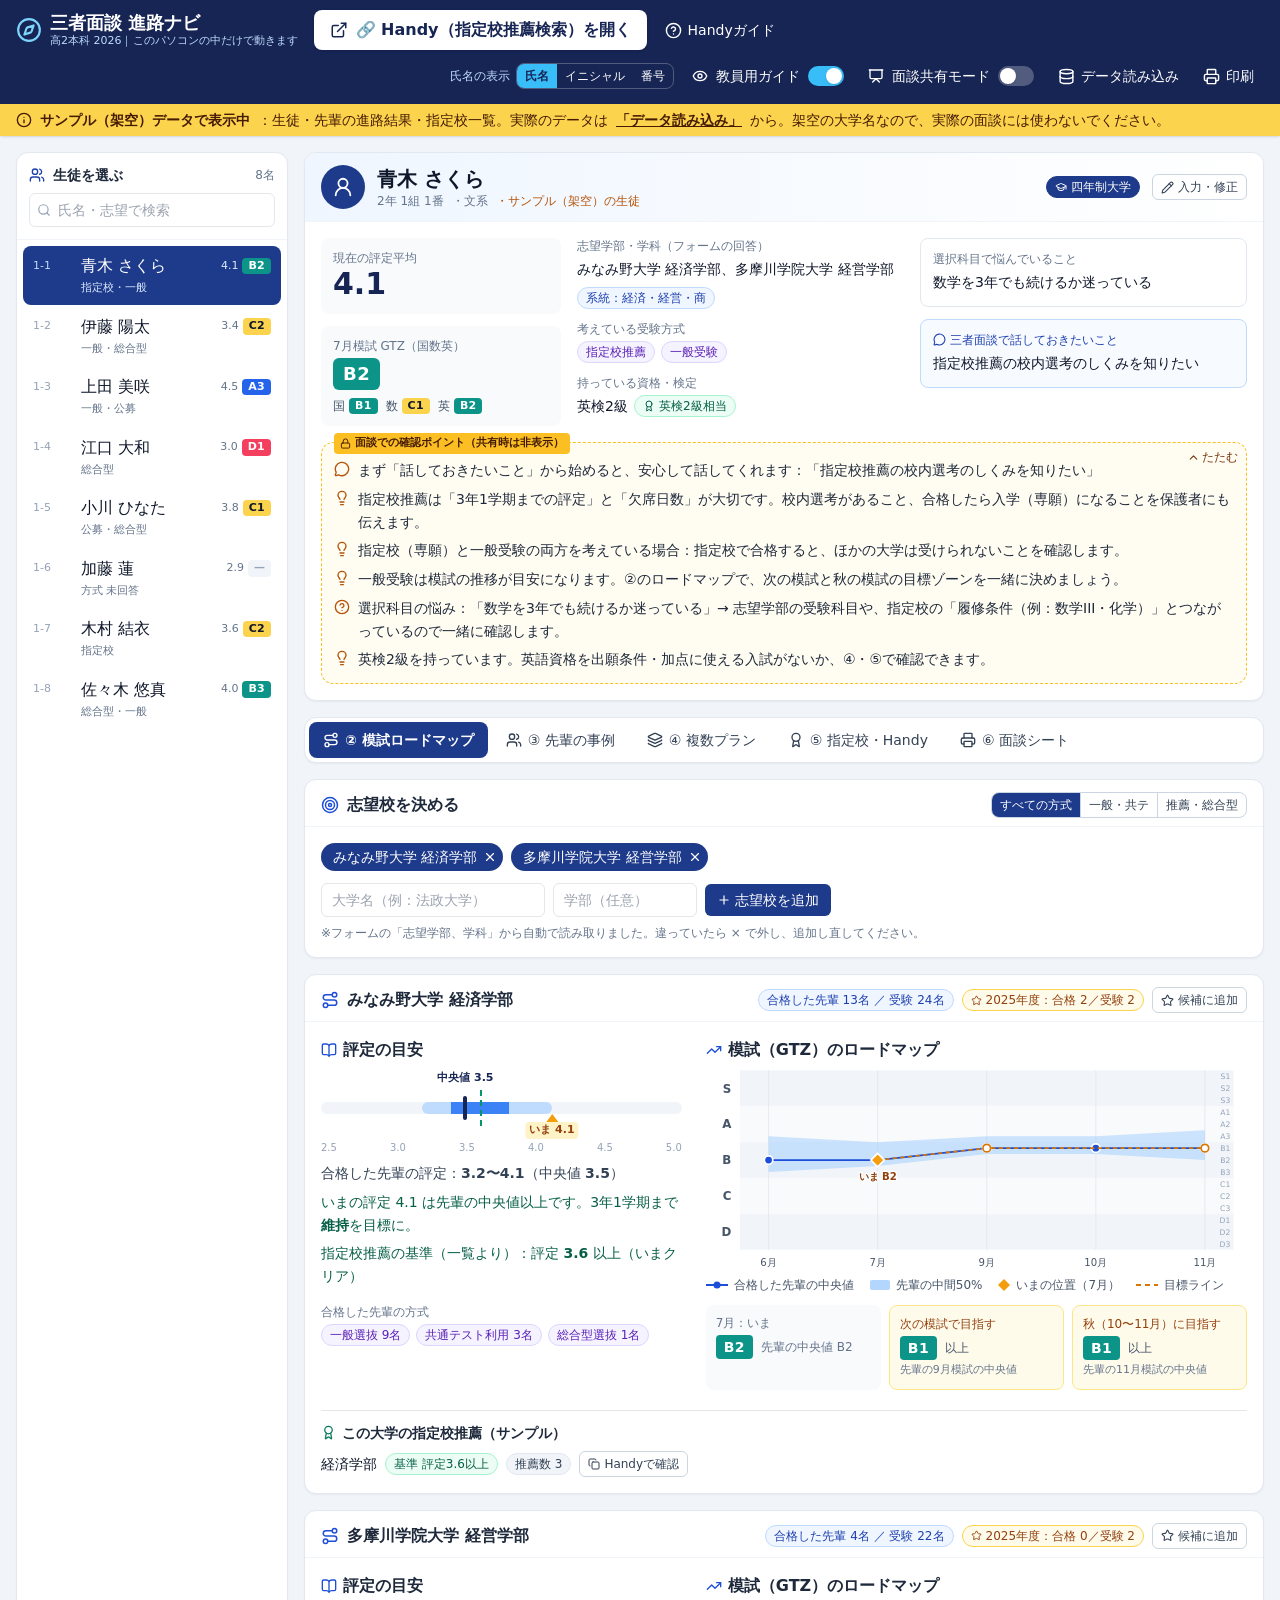
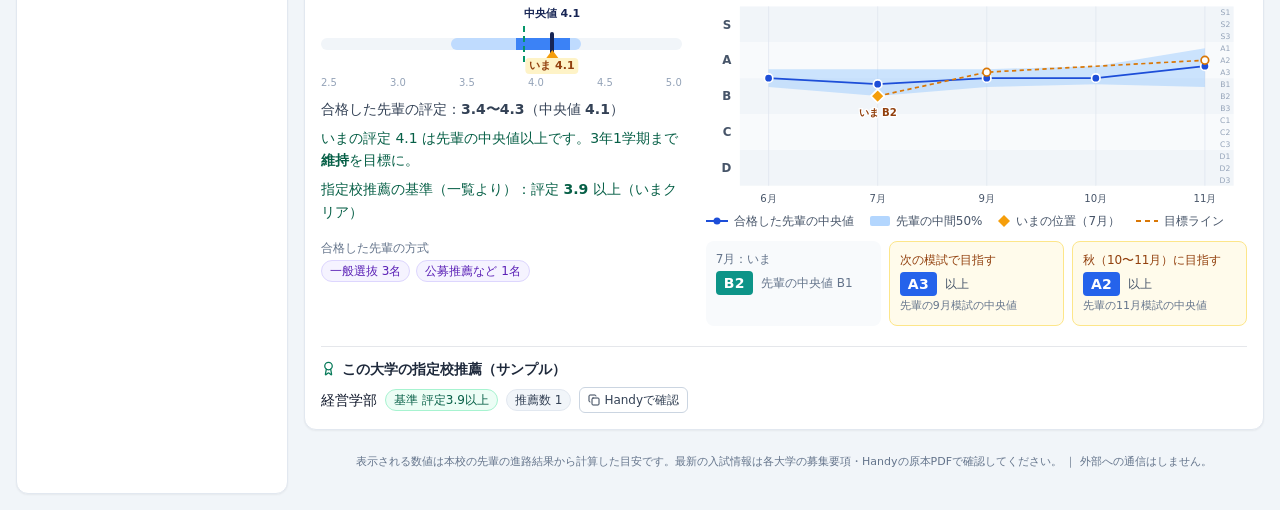
==== index.html @ d939dec2 "Rename index-60.html to index.html" ====
<!DOCTYPE html>
<html lang="ja">
<head>
<meta charset="utf-8">
<meta name="viewport" content="width=device-width, initial-scale=1">
<meta http-equiv="Content-Security-Policy" content="default-src 'none'; script-src 'self' 'unsafe-inline'; style-src 'unsafe-inline'; img-src data: blob:; font-src data:; connect-src https://script.google.com https://script.googleusercontent.com; form-action 'none'; base-uri 'none'; object-src 'none'; frame-src 'none'; worker-src 'none'">
<meta name="referrer" content="no-referrer">
<title>三者面談 進路ナビ（高2本科 2026）</title>
<style>*,:after,:before{--tw-border-spacing-x:0;--tw-border-spacing-y:0;--tw-translate-x:0;--tw-translate-y:0;--tw-rotate:0;--tw-skew-x:0;--tw-skew-y:0;--tw-scale-x:1;--tw-scale-y:1;--tw-pan-x: ;--tw-pan-y: ;--tw-pinch-zoom: ;--tw-scroll-snap-strictness:proximity;--tw-gradient-from-position: ;--tw-gradient-via-position: ;--tw-gradient-to-position: ;--tw-ordinal: ;--tw-slashed-zero: ;--tw-numeric-figure: ;--tw-numeric-spacing: ;--tw-numeric-fraction: ;--tw-ring-inset: ;--tw-ring-offset-width:0px;--tw-ring-offset-color:#fff;--tw-ring-color:rgba(59,130,246,.5);--tw-ring-offset-shadow:0 0 #0000;--tw-ring-shadow:0 0 #0000;--tw-shadow:0 0 #0000;--tw-shadow-colored:0 0 #0000;--tw-blur: ;--tw-brightness: ;--tw-contrast: ;--tw-grayscale: ;--tw-hue-rotate: ;--tw-invert: ;--tw-saturate: ;--tw-sepia: ;--tw-drop-shadow: ;--tw-backdrop-blur: ;--tw-backdrop-brightness: ;--tw-backdrop-contrast: ;--tw-backdrop-grayscale: ;--tw-backdrop-hue-rotate: ;--tw-backdrop-invert: ;--tw-backdrop-opacity: ;--tw-backdrop-saturate: ;--tw-backdrop-sepia: ;--tw-contain-size: ;--tw-contain-layout: ;--tw-contain-paint: ;--tw-contain-style: }::backdrop{--tw-border-spacing-x:0;--tw-border-spacing-y:0;--tw-translate-x:0;--tw-translate-y:0;--tw-rotate:0;--tw-skew-x:0;--tw-skew-y:0;--tw-scale-x:1;--tw-scale-y:1;--tw-pan-x: ;--tw-pan-y: ;--tw-pinch-zoom: ;--tw-scroll-snap-strictness:proximity;--tw-gradient-from-position: ;--tw-gradient-via-position: ;--tw-gradient-to-position: ;--tw-ordinal: ;--tw-slashed-zero: ;--tw-numeric-figure: ;--tw-numeric-spacing: ;--tw-numeric-fraction: ;--tw-ring-inset: ;--tw-ring-offset-width:0px;--tw-ring-offset-color:#fff;--tw-ring-color:rgba(59,130,246,.5);--tw-ring-offset-shadow:0 0 #0000;--tw-ring-shadow:0 0 #0000;--tw-shadow:0 0 #0000;--tw-shadow-colored:0 0 #0000;--tw-blur: ;--tw-brightness: ;--tw-contrast: ;--tw-grayscale: ;--tw-hue-rotate: ;--tw-invert: ;--tw-saturate: ;--tw-sepia: ;--tw-drop-shadow: ;--tw-backdrop-blur: ;--tw-backdrop-brightness: ;--tw-backdrop-contrast: ;--tw-backdrop-grayscale: ;--tw-backdrop-hue-rotate: ;--tw-backdrop-invert: ;--tw-backdrop-opacity: ;--tw-backdrop-saturate: ;--tw-backdrop-sepia: ;--tw-contain-size: ;--tw-contain-layout: ;--tw-contain-paint: ;--tw-contain-style: }/*! tailwindcss v3.4.19 | MIT License | https://tailwindcss.com*/*,:after,:before{box-sizing:border-box;border:0 solid #e5e7eb}:after,:before{--tw-content:""}:host,html{line-height:1.5;-webkit-text-size-adjust:100%;-moz-tab-size:4;-o-tab-size:4;tab-size:4;font-family:ui-sans-serif,system-ui,sans-serif,Apple Color Emoji,Segoe UI Emoji,Segoe UI Symbol,Noto Color Emoji;font-feature-settings:normal;font-variation-settings:normal;-webkit-tap-highlight-color:transparent}body{margin:0;line-height:inherit}hr{height:0;color:inherit;border-top-width:1px}abbr:where([title]){-webkit-text-decoration:underline dotted;text-decoration:underline dotted}h1,h2,h3,h4,h5,h6{font-size:inherit;font-weight:inherit}a{color:inherit;text-decoration:inherit}b,strong{font-weight:bolder}code,kbd,pre,samp{font-family:ui-monospace,SFMono-Regular,Menlo,Monaco,Consolas,Liberation Mono,Courier New,monospace;font-feature-settings:normal;font-variation-settings:normal;font-size:1em}small{font-size:80%}sub,sup{font-size:75%;line-height:0;position:relative;vertical-align:baseline}sub{bottom:-.25em}sup{top:-.5em}table{text-indent:0;border-color:inherit;border-collapse:collapse}button,input,optgroup,select,textarea{font-family:inherit;font-feature-settings:inherit;font-variation-settings:inherit;font-size:100%;font-weight:inherit;line-height:inherit;letter-spacing:inherit;color:inherit;margin:0;padding:0}button,select{text-transform:none}button,input:where([type=button]),input:where([type=reset]),input:where([type=submit]){-webkit-appearance:button;background-color:transparent;background-image:none}:-moz-focusring{outline:auto}:-moz-ui-invalid{box-shadow:none}progress{vertical-align:baseline}::-webkit-inner-spin-button,::-webkit-outer-spin-button{height:auto}[type=search]{-webkit-appearance:textfield;outline-offset:-2px}::-webkit-search-decoration{-webkit-appearance:none}::-webkit-file-upload-button{-webkit-appearance:button;font:inherit}summary{display:list-item}blockquote,dd,dl,figure,h1,h2,h3,h4,h5,h6,hr,p,pre{margin:0}fieldset{margin:0}fieldset,legend{padding:0}menu,ol,ul{list-style:none;margin:0;padding:0}dialog{padding:0}textarea{resize:vertical}input::-moz-placeholder,textarea::-moz-placeholder{opacity:1;color:#9ca3af}input::placeholder,textarea::placeholder{opacity:1;color:#9ca3af}[role=button],button{cursor:pointer}:disabled{cursor:default}audio,canvas,embed,iframe,img,object,svg,video{display:block;vertical-align:middle}img,video{max-width:100%;height:auto}[hidden]:where(:not([hidden=until-found])){display:none}.pointer-events-none{pointer-events:none}.fixed{position:fixed}.absolute{position:absolute}.relative{position:relative}.sticky{position:sticky}.inset-0{inset:0}.inset-x-0{left:0;right:0}.-top-2\.5{top:-.625rem}.-top-5{top:-1.25rem}.bottom-5{bottom:1.25rem}.left-0\.5{left:.125rem}.left-1\/2{left:50%}.left-2{left:.5rem}.left-3{left:.75rem}.left-\[18px\]{left:18px}.right-2{right:.5rem}.top-0{top:0}.top-0\.5{top:.125rem}.top-1{top:.25rem}.top-1\.5{top:.375rem}.top-2\.5{top:.625rem}.top-3{top:.75rem}.top-6{top:1.5rem}.top-\[3\.1rem\]{top:3.1rem}.z-40{z-index:40}.z-50{z-index:50}.z-\[60\]{z-index:60}.mx-auto{margin-left:auto;margin-right:auto}.my-1\.5{margin-top:.375rem;margin-bottom:.375rem}.my-4{margin-top:1rem;margin-bottom:1rem}.my-6{margin-top:1.5rem;margin-bottom:1.5rem}.-ml-0\.5{margin-left:-.125rem}.mb-1{margin-bottom:.25rem}.mb-1\.5{margin-bottom:.375rem}.mb-2{margin-bottom:.5rem}.mb-3{margin-bottom:.75rem}.mb-4{margin-bottom:1rem}.ml-1{margin-left:.25rem}.ml-2{margin-left:.5rem}.ml-5{margin-left:1.25rem}.ml-auto{margin-left:auto}.mr-1{margin-right:.25rem}.mr-2{margin-right:.5rem}.mt-0\.5{margin-top:.125rem}.mt-1{margin-top:.25rem}.mt-1\.5{margin-top:.375rem}.mt-2{margin-top:.5rem}.mt-2\.5{margin-top:.625rem}.mt-3{margin-top:.75rem}.mt-4{margin-top:1rem}.mt-5{margin-top:1.25rem}.mt-6{margin-top:1.5rem}.mt-7{margin-top:1.75rem}.block{display:block}.inline-block{display:inline-block}.flex{display:flex}.inline-flex{display:inline-flex}.table{display:table}.grid{display:grid}.hidden{display:none}.h-0{height:0}.h-1\.5{height:.375rem}.h-11{height:2.75rem}.h-14{height:3.5rem}.h-2\.5{height:.625rem}.h-3{height:.75rem}.h-4{height:1rem}.h-5{height:1.25rem}.h-6{height:1.5rem}.h-9{height:2.25rem}.h-auto{height:auto}.max-h-48{max-height:12rem}.max-h-\[calc\(100vh-14rem\)\]{max-height:calc(100vh - 14rem)}.min-h-0{min-height:0}.min-h-\[18mm\]{min-height:18mm}.min-h-screen{min-height:100vh}.w-0{width:0}.w-1{width:.25rem}.w-1\.5{width:.375rem}.w-10{width:2.5rem}.w-11{width:2.75rem}.w-14{width:3.5rem}.w-20{width:5rem}.w-24{width:6rem}.w-28{width:7rem}.w-32{width:8rem}.w-36{width:9rem}.w-4{width:1rem}.w-40{width:10rem}.w-5{width:1.25rem}.w-56{width:14rem}.w-9{width:2.25rem}.w-\[8\.4rem\]{width:8.4rem}.w-full{width:100%}.min-w-0{min-width:0}.min-w-\[16rem\]{min-width:16rem}.max-w-3xl{max-width:48rem}.max-w-5xl{max-width:64rem}.max-w-\[90vw\]{max-width:90vw}.max-w-md{max-width:28rem}.flex-1{flex:1 1 0%}.shrink-0{flex-shrink:0}.border-collapse{border-collapse:collapse}.-translate-x-1\/2{--tw-translate-x:-50%}.-translate-x-1\/2,.transform{transform:translate(var(--tw-translate-x),var(--tw-translate-y)) rotate(var(--tw-rotate)) skewX(var(--tw-skew-x)) skewY(var(--tw-skew-y)) scaleX(var(--tw-scale-x)) scaleY(var(--tw-scale-y))}@keyframes pulse{50%{opacity:.5}}.animate-pulse{animation:pulse 2s cubic-bezier(.4,0,.6,1) infinite}.select-none{-webkit-user-select:none;-moz-user-select:none;user-select:none}.list-decimal{list-style-type:decimal}.grid-cols-2{grid-template-columns:repeat(2,minmax(0,1fr))}.grid-cols-3{grid-template-columns:repeat(3,minmax(0,1fr))}.flex-col{flex-direction:column}.flex-wrap{flex-wrap:wrap}.place-items-center{place-items:center}.items-start{align-items:flex-start}.items-end{align-items:flex-end}.items-center{align-items:center}.justify-center{justify-content:center}.justify-between{justify-content:space-between}.gap-0\.5{gap:.125rem}.gap-1{gap:.25rem}.gap-1\.5{gap:.375rem}.gap-2{gap:.5rem}.gap-3{gap:.75rem}.gap-4{gap:1rem}.gap-6{gap:1.5rem}.gap-x-3{-moz-column-gap:.75rem;column-gap:.75rem}.gap-x-4{-moz-column-gap:1rem;column-gap:1rem}.gap-y-0\.5{row-gap:.125rem}.gap-y-1{row-gap:.25rem}.space-y-0\.5>:not([hidden])~:not([hidden]){--tw-space-y-reverse:0;margin-top:calc(.125rem*(1 - var(--tw-space-y-reverse)));margin-bottom:calc(.125rem*var(--tw-space-y-reverse))}.space-y-1>:not([hidden])~:not([hidden]){--tw-space-y-reverse:0;margin-top:calc(.25rem*(1 - var(--tw-space-y-reverse)));margin-bottom:calc(.25rem*var(--tw-space-y-reverse))}.space-y-1\.5>:not([hidden])~:not([hidden]){--tw-space-y-reverse:0;margin-top:calc(.375rem*(1 - var(--tw-space-y-reverse)));margin-bottom:calc(.375rem*var(--tw-space-y-reverse))}.space-y-2>:not([hidden])~:not([hidden]){--tw-space-y-reverse:0;margin-top:calc(.5rem*(1 - var(--tw-space-y-reverse)));margin-bottom:calc(.5rem*var(--tw-space-y-reverse))}.space-y-3>:not([hidden])~:not([hidden]){--tw-space-y-reverse:0;margin-top:calc(.75rem*(1 - var(--tw-space-y-reverse)));margin-bottom:calc(.75rem*var(--tw-space-y-reverse))}.space-y-4>:not([hidden])~:not([hidden]){--tw-space-y-reverse:0;margin-top:calc(1rem*(1 - var(--tw-space-y-reverse)));margin-bottom:calc(1rem*var(--tw-space-y-reverse))}.space-y-5>:not([hidden])~:not([hidden]){--tw-space-y-reverse:0;margin-top:calc(1.25rem*(1 - var(--tw-space-y-reverse)));margin-bottom:calc(1.25rem*var(--tw-space-y-reverse))}.divide-y>:not([hidden])~:not([hidden]){--tw-divide-y-reverse:0;border-top-width:calc(1px*(1 - var(--tw-divide-y-reverse)));border-bottom-width:calc(1px*var(--tw-divide-y-reverse))}.divide-slate-100>:not([hidden])~:not([hidden]){--tw-divide-opacity:1;border-color:rgb(241 245 249/var(--tw-divide-opacity,1))}.self-center{align-self:center}.overflow-auto{overflow:auto}.overflow-hidden,.truncate{overflow:hidden}.truncate{text-overflow:ellipsis}.truncate,.whitespace-nowrap{white-space:nowrap}.whitespace-pre-line{white-space:pre-line}.break-all{word-break:break-all}.rounded{border-radius:.25rem}.rounded-2xl{border-radius:1rem}.rounded-full{border-radius:9999px}.rounded-lg{border-radius:.5rem}.rounded-md{border-radius:.375rem}.rounded-sm{border-radius:.125rem}.rounded-xl{border-radius:.75rem}.rounded-t-xl{border-top-left-radius:.75rem;border-top-right-radius:.75rem}.border{border-width:1px}.border-2{border-width:2px}.border-x-\[6px\]{border-left-width:6px;border-right-width:6px}.border-b{border-bottom-width:1px}.border-b-2{border-bottom-width:2px}.border-b-\[8px\]{border-bottom-width:8px}.border-l{border-left-width:1px}.border-l-2{border-left-width:2px}.border-t{border-top-width:1px}.border-dashed{border-style:dashed}.border-dotted{border-style:dotted}.border-amber-200{--tw-border-opacity:1;border-color:rgb(253 230 138/var(--tw-border-opacity,1))}.border-amber-300{--tw-border-opacity:1;border-color:rgb(252 211 77/var(--tw-border-opacity,1))}.border-amber-400{--tw-border-opacity:1;border-color:rgb(251 191 36/var(--tw-border-opacity,1))}.border-amber-500{--tw-border-opacity:1;border-color:rgb(245 158 11/var(--tw-border-opacity,1))}.border-blue-200{--tw-border-opacity:1;border-color:rgb(191 219 254/var(--tw-border-opacity,1))}.border-blue-600{--tw-border-opacity:1;border-color:rgb(37 99 235/var(--tw-border-opacity,1))}.border-blue-900{--tw-border-opacity:1;border-color:rgb(30 58 138/var(--tw-border-opacity,1))}.border-blue-950{--tw-border-opacity:1;border-color:rgb(23 37 84/var(--tw-border-opacity,1))}.border-emerald-200{--tw-border-opacity:1;border-color:rgb(167 243 208/var(--tw-border-opacity,1))}.border-emerald-300{--tw-border-opacity:1;border-color:rgb(110 231 183/var(--tw-border-opacity,1))}.border-emerald-600{--tw-border-opacity:1;border-color:rgb(5 150 105/var(--tw-border-opacity,1))}.border-rose-200{--tw-border-opacity:1;border-color:rgb(254 205 211/var(--tw-border-opacity,1))}.border-rose-300{--tw-border-opacity:1;border-color:rgb(253 164 175/var(--tw-border-opacity,1))}.border-slate-100{--tw-border-opacity:1;border-color:rgb(241 245 249/var(--tw-border-opacity,1))}.border-slate-200{--tw-border-opacity:1;border-color:rgb(226 232 240/var(--tw-border-opacity,1))}.border-slate-300{--tw-border-opacity:1;border-color:rgb(203 213 225/var(--tw-border-opacity,1))}.border-slate-400{--tw-border-opacity:1;border-color:rgb(148 163 184/var(--tw-border-opacity,1))}.border-violet-200{--tw-border-opacity:1;border-color:rgb(221 214 254/var(--tw-border-opacity,1))}.border-violet-700{--tw-border-opacity:1;border-color:rgb(109 40 217/var(--tw-border-opacity,1))}.border-white\/25{border-color:hsla(0,0%,100%,.25)}.border-x-transparent{border-left-color:transparent;border-right-color:transparent}.border-b-amber-500{--tw-border-opacity:1;border-bottom-color:rgb(245 158 11/var(--tw-border-opacity,1))}.bg-amber-100{--tw-bg-opacity:1;background-color:rgb(254 243 199/var(--tw-bg-opacity,1))}.bg-amber-300{--tw-bg-opacity:1;background-color:rgb(252 211 77/var(--tw-bg-opacity,1))}.bg-amber-400{--tw-bg-opacity:1;background-color:rgb(251 191 36/var(--tw-bg-opacity,1))}.bg-amber-50{--tw-bg-opacity:1;background-color:rgb(255 251 235/var(--tw-bg-opacity,1))}.bg-amber-50\/60{background-color:rgba(255,251,235,.6)}.bg-amber-50\/70{background-color:rgba(255,251,235,.7)}.bg-blue-200{--tw-bg-opacity:1;background-color:rgb(191 219 254/var(--tw-bg-opacity,1))}.bg-blue-50{--tw-bg-opacity:1;background-color:rgb(239 246 255/var(--tw-bg-opacity,1))}.bg-blue-50\/50{background-color:rgba(239,246,255,.5)}.bg-blue-50\/60{background-color:rgba(239,246,255,.6)}.bg-blue-500{--tw-bg-opacity:1;background-color:rgb(59 130 246/var(--tw-bg-opacity,1))}.bg-blue-600{--tw-bg-opacity:1;background-color:rgb(37 99 235/var(--tw-bg-opacity,1))}.bg-blue-900{--tw-bg-opacity:1;background-color:rgb(30 58 138/var(--tw-bg-opacity,1))}.bg-blue-950{--tw-bg-opacity:1;background-color:rgb(23 37 84/var(--tw-bg-opacity,1))}.bg-emerald-50{--tw-bg-opacity:1;background-color:rgb(236 253 245/var(--tw-bg-opacity,1))}.bg-emerald-50\/50{background-color:rgba(236,253,245,.5)}.bg-emerald-600{--tw-bg-opacity:1;background-color:rgb(5 150 105/var(--tw-bg-opacity,1))}.bg-indigo-700{--tw-bg-opacity:1;background-color:rgb(67 56 202/var(--tw-bg-opacity,1))}.bg-rose-400{--tw-bg-opacity:1;background-color:rgb(251 113 133/var(--tw-bg-opacity,1))}.bg-rose-50{--tw-bg-opacity:1;background-color:rgb(255 241 242/var(--tw-bg-opacity,1))}.bg-rose-500{--tw-bg-opacity:1;background-color:rgb(244 63 94/var(--tw-bg-opacity,1))}.bg-sky-400{--tw-bg-opacity:1;background-color:rgb(56 189 248/var(--tw-bg-opacity,1))}.bg-slate-100{--tw-bg-opacity:1;background-color:rgb(241 245 249/var(--tw-bg-opacity,1))}.bg-slate-200{--tw-bg-opacity:1;background-color:rgb(226 232 240/var(--tw-bg-opacity,1))}.bg-slate-300{--tw-bg-opacity:1;background-color:rgb(203 213 225/var(--tw-bg-opacity,1))}.bg-slate-50{--tw-bg-opacity:1;background-color:rgb(248 250 252/var(--tw-bg-opacity,1))}.bg-slate-900{--tw-bg-opacity:1;background-color:rgb(15 23 42/var(--tw-bg-opacity,1))}.bg-slate-900\/50{background-color:rgba(15,23,42,.5)}.bg-teal-600{--tw-bg-opacity:1;background-color:rgb(13 148 136/var(--tw-bg-opacity,1))}.bg-violet-50{--tw-bg-opacity:1;background-color:rgb(245 243 255/var(--tw-bg-opacity,1))}.bg-violet-700{--tw-bg-opacity:1;background-color:rgb(109 40 217/var(--tw-bg-opacity,1))}.bg-white{--tw-bg-opacity:1;background-color:rgb(255 255 255/var(--tw-bg-opacity,1))}.bg-white\/10{background-color:hsla(0,0%,100%,.1)}.bg-white\/25{background-color:hsla(0,0%,100%,.25)}.bg-gradient-to-br{background-image:linear-gradient(to bottom right,var(--tw-gradient-stops))}.bg-gradient-to-r{background-image:linear-gradient(to right,var(--tw-gradient-stops))}.from-blue-50{--tw-gradient-from:#eff6ff var(--tw-gradient-from-position);--tw-gradient-to:rgba(239,246,255,0) var(--tw-gradient-to-position);--tw-gradient-stops:var(--tw-gradient-from),var(--tw-gradient-to)}.from-blue-950{--tw-gradient-from:#172554 var(--tw-gradient-from-position);--tw-gradient-to:rgba(23,37,84,0) var(--tw-gradient-to-position);--tw-gradient-stops:var(--tw-gradient-from),var(--tw-gradient-to)}.to-blue-800{--tw-gradient-to:#1e40af var(--tw-gradient-to-position)}.to-white{--tw-gradient-to:#fff var(--tw-gradient-to-position)}.p-0\.5{padding:.125rem}.p-1{padding:.25rem}.p-1\.5{padding:.375rem}.p-2{padding:.5rem}.p-2\.5{padding:.625rem}.p-3{padding:.75rem}.p-3\.5{padding:.875rem}.p-4{padding:1rem}.p-5{padding:1.25rem}.p-6{padding:1.5rem}.p-7{padding:1.75rem}.px-1{padding-left:.25rem;padding-right:.25rem}.px-1\.5{padding-left:.375rem;padding-right:.375rem}.px-2{padding-left:.5rem;padding-right:.5rem}.px-2\.5{padding-left:.625rem;padding-right:.625rem}.px-3{padding-left:.75rem;padding-right:.75rem}.px-3\.5{padding-left:.875rem;padding-right:.875rem}.px-4{padding-left:1rem;padding-right:1rem}.px-5{padding-left:1.25rem;padding-right:1.25rem}.py-0{padding-top:0;padding-bottom:0}.py-0\.5{padding-top:.125rem;padding-bottom:.125rem}.py-1{padding-top:.25rem;padding-bottom:.25rem}.py-1\.5{padding-top:.375rem;padding-bottom:.375rem}.py-2{padding-top:.5rem;padding-bottom:.5rem}.py-2\.5{padding-top:.625rem;padding-bottom:.625rem}.py-3{padding-top:.75rem;padding-bottom:.75rem}.pb-1\.5{padding-bottom:.375rem}.pb-2{padding-bottom:.5rem}.pb-6{padding-bottom:1.5rem}.pl-12{padding-left:3rem}.pl-3{padding-left:.75rem}.pl-7{padding-left:1.75rem}.pr-1{padding-right:.25rem}.pr-2{padding-right:.5rem}.pt-1{padding-top:.25rem}.pt-1\.5{padding-top:.375rem}.pt-2{padding-top:.5rem}.pt-3{padding-top:.75rem}.pt-4{padding-top:1rem}.text-left{text-align:left}.text-center{text-align:center}.text-right{text-align:right}.text-2xl{font-size:1.5rem;line-height:2rem}.text-3xl{font-size:1.875rem;line-height:2.25rem}.text-\[10pt\]{font-size:10pt}.text-\[10px\]{font-size:10px}.text-\[11px\]{font-size:11px}.text-\[13pt\]{font-size:13pt}.text-\[16pt\]{font-size:16pt}.text-\[18pt\]{font-size:18pt}.text-\[20pt\]{font-size:20pt}.text-\[7\.5pt\]{font-size:7.5pt}.text-\[8\.5pt\]{font-size:8.5pt}.text-\[9\.5pt\]{font-size:9.5pt}.text-\[9pt\]{font-size:9pt}.text-base{font-size:1rem;line-height:1.5rem}.text-lg{font-size:1.125rem;line-height:1.75rem}.text-sm{font-size:.875rem;line-height:1.25rem}.text-xl{font-size:1.25rem;line-height:1.75rem}.text-xs{font-size:.75rem;line-height:1rem}.font-bold{font-weight:700}.font-medium{font-weight:500}.font-normal{font-weight:400}.font-semibold{font-weight:600}.tabular-nums{--tw-numeric-spacing:tabular-nums;font-variant-numeric:var(--tw-ordinal) var(--tw-slashed-zero) var(--tw-numeric-figure) var(--tw-numeric-spacing) var(--tw-numeric-fraction)}.leading-5{line-height:1.25rem}.leading-none{line-height:1}.leading-relaxed{line-height:1.625}.leading-snug{line-height:1.375}.leading-tight{line-height:1.25}.tracking-wide{letter-spacing:.025em}.tracking-wider{letter-spacing:.05em}.text-amber-300{--tw-text-opacity:1;color:rgb(252 211 77/var(--tw-text-opacity,1))}.text-amber-700{--tw-text-opacity:1;color:rgb(180 83 9/var(--tw-text-opacity,1))}.text-amber-800{--tw-text-opacity:1;color:rgb(146 64 14/var(--tw-text-opacity,1))}.text-amber-900{--tw-text-opacity:1;color:rgb(120 53 15/var(--tw-text-opacity,1))}.text-amber-950{--tw-text-opacity:1;color:rgb(69 26 3/var(--tw-text-opacity,1))}.text-blue-100{--tw-text-opacity:1;color:rgb(219 234 254/var(--tw-text-opacity,1))}.text-blue-200{--tw-text-opacity:1;color:rgb(191 219 254/var(--tw-text-opacity,1))}.text-blue-700{--tw-text-opacity:1;color:rgb(29 78 216/var(--tw-text-opacity,1))}.text-blue-800{--tw-text-opacity:1;color:rgb(30 64 175/var(--tw-text-opacity,1))}.text-blue-900{--tw-text-opacity:1;color:rgb(30 58 138/var(--tw-text-opacity,1))}.text-blue-950{--tw-text-opacity:1;color:rgb(23 37 84/var(--tw-text-opacity,1))}.text-emerald-300{--tw-text-opacity:1;color:rgb(110 231 183/var(--tw-text-opacity,1))}.text-emerald-700{--tw-text-opacity:1;color:rgb(4 120 87/var(--tw-text-opacity,1))}.text-emerald-800{--tw-text-opacity:1;color:rgb(6 95 70/var(--tw-text-opacity,1))}.text-rose-300{--tw-text-opacity:1;color:rgb(253 164 175/var(--tw-text-opacity,1))}.text-rose-600{--tw-text-opacity:1;color:rgb(225 29 72/var(--tw-text-opacity,1))}.text-rose-700{--tw-text-opacity:1;color:rgb(190 18 60/var(--tw-text-opacity,1))}.text-rose-800{--tw-text-opacity:1;color:rgb(159 18 57/var(--tw-text-opacity,1))}.text-rose-900{--tw-text-opacity:1;color:rgb(136 19 55/var(--tw-text-opacity,1))}.text-sky-200{--tw-text-opacity:1;color:rgb(186 230 253/var(--tw-text-opacity,1))}.text-sky-300{--tw-text-opacity:1;color:rgb(125 211 252/var(--tw-text-opacity,1))}.text-slate-300{--tw-text-opacity:1;color:rgb(203 213 225/var(--tw-text-opacity,1))}.text-slate-400{--tw-text-opacity:1;color:rgb(148 163 184/var(--tw-text-opacity,1))}.text-slate-500{--tw-text-opacity:1;color:rgb(100 116 139/var(--tw-text-opacity,1))}.text-slate-600{--tw-text-opacity:1;color:rgb(71 85 105/var(--tw-text-opacity,1))}.text-slate-700{--tw-text-opacity:1;color:rgb(51 65 85/var(--tw-text-opacity,1))}.text-slate-800{--tw-text-opacity:1;color:rgb(30 41 59/var(--tw-text-opacity,1))}.text-slate-900{--tw-text-opacity:1;color:rgb(15 23 42/var(--tw-text-opacity,1))}.text-violet-800{--tw-text-opacity:1;color:rgb(91 33 182/var(--tw-text-opacity,1))}.text-white{--tw-text-opacity:1;color:rgb(255 255 255/var(--tw-text-opacity,1))}.underline{text-decoration-line:underline}.accent-blue-900{accent-color:#1e3a8a}.opacity-80{opacity:.8}.shadow{--tw-shadow:0 1px 3px 0 rgba(0,0,0,.1),0 1px 2px -1px rgba(0,0,0,.1);--tw-shadow-colored:0 1px 3px 0 var(--tw-shadow-color),0 1px 2px -1px var(--tw-shadow-color)}.shadow,.shadow-2xl{box-shadow:var(--tw-ring-offset-shadow,0 0 #0000),var(--tw-ring-shadow,0 0 #0000),var(--tw-shadow)}.shadow-2xl{--tw-shadow:0 25px 50px -12px rgba(0,0,0,.25);--tw-shadow-colored:0 25px 50px -12px var(--tw-shadow-color)}.shadow-lg{--tw-shadow:0 10px 15px -3px rgba(0,0,0,.1),0 4px 6px -4px rgba(0,0,0,.1);--tw-shadow-colored:0 10px 15px -3px var(--tw-shadow-color),0 4px 6px -4px var(--tw-shadow-color)}.shadow-lg,.shadow-sm{box-shadow:var(--tw-ring-offset-shadow,0 0 #0000),var(--tw-ring-shadow,0 0 #0000),var(--tw-shadow)}.shadow-sm{--tw-shadow:0 1px 2px 0 rgba(0,0,0,.05);--tw-shadow-colored:0 1px 2px 0 var(--tw-shadow-color)}.shadow-xl{--tw-shadow:0 20px 25px -5px rgba(0,0,0,.1),0 8px 10px -6px rgba(0,0,0,.1);--tw-shadow-colored:0 20px 25px -5px var(--tw-shadow-color),0 8px 10px -6px var(--tw-shadow-color);box-shadow:var(--tw-ring-offset-shadow,0 0 #0000),var(--tw-ring-shadow,0 0 #0000),var(--tw-shadow)}.outline-none{outline:2px solid transparent;outline-offset:2px}.ring-2{--tw-ring-offset-shadow:var(--tw-ring-inset) 0 0 0 var(--tw-ring-offset-width) var(--tw-ring-offset-color);--tw-ring-shadow:var(--tw-ring-inset) 0 0 0 calc(2px + var(--tw-ring-offset-width)) var(--tw-ring-color);box-shadow:var(--tw-ring-offset-shadow),var(--tw-ring-shadow),var(--tw-shadow,0 0 #0000)}.ring-amber-100{--tw-ring-opacity:1;--tw-ring-color:rgb(254 243 199/var(--tw-ring-opacity,1))}.filter{filter:var(--tw-blur) var(--tw-brightness) var(--tw-contrast) var(--tw-grayscale) var(--tw-hue-rotate) var(--tw-invert) var(--tw-saturate) var(--tw-sepia) var(--tw-drop-shadow)}.transition{transition-property:color,background-color,border-color,text-decoration-color,fill,stroke,opacity,box-shadow,transform,filter,-webkit-backdrop-filter;transition-property:color,background-color,border-color,text-decoration-color,fill,stroke,opacity,box-shadow,transform,filter,backdrop-filter;transition-property:color,background-color,border-color,text-decoration-color,fill,stroke,opacity,box-shadow,transform,filter,backdrop-filter,-webkit-backdrop-filter;transition-timing-function:cubic-bezier(.4,0,.2,1);transition-duration:.15s}.first\:border-l-0:first-child{border-left-width:0}.last\:border-0:last-child{border-width:0}.hover\:bg-amber-100:hover{--tw-bg-opacity:1;background-color:rgb(254 243 199/var(--tw-bg-opacity,1))}.hover\:bg-blue-100:hover{--tw-bg-opacity:1;background-color:rgb(219 234 254/var(--tw-bg-opacity,1))}.hover\:bg-blue-50:hover{--tw-bg-opacity:1;background-color:rgb(239 246 255/var(--tw-bg-opacity,1))}.hover\:bg-blue-800:hover{--tw-bg-opacity:1;background-color:rgb(30 64 175/var(--tw-bg-opacity,1))}.hover\:bg-rose-50:hover{--tw-bg-opacity:1;background-color:rgb(255 241 242/var(--tw-bg-opacity,1))}.hover\:bg-slate-100:hover{--tw-bg-opacity:1;background-color:rgb(241 245 249/var(--tw-bg-opacity,1))}.hover\:bg-slate-50:hover{--tw-bg-opacity:1;background-color:rgb(248 250 252/var(--tw-bg-opacity,1))}.hover\:bg-white\/10:hover{background-color:hsla(0,0%,100%,.1)}.hover\:bg-white\/20:hover{background-color:hsla(0,0%,100%,.2)}.hover\:text-amber-500:hover{--tw-text-opacity:1;color:rgb(245 158 11/var(--tw-text-opacity,1))}.hover\:text-blue-800:hover{--tw-text-opacity:1;color:rgb(30 64 175/var(--tw-text-opacity,1))}.hover\:text-rose-600:hover{--tw-text-opacity:1;color:rgb(225 29 72/var(--tw-text-opacity,1))}.hover\:text-slate-700:hover{--tw-text-opacity:1;color:rgb(51 65 85/var(--tw-text-opacity,1))}.hover\:underline:hover{text-decoration-line:underline}.focus\:border-blue-700:focus{--tw-border-opacity:1;border-color:rgb(29 78 216/var(--tw-border-opacity,1))}.disabled\:opacity-40:disabled{opacity:.4}.disabled\:opacity-60:disabled{opacity:.6}@media (min-width:640px){.sm\:grid-cols-3{grid-template-columns:repeat(3,minmax(0,1fr))}}@media (min-width:768px){.md\:grid-cols-2{grid-template-columns:repeat(2,minmax(0,1fr))}.md\:grid-cols-3{grid-template-columns:repeat(3,minmax(0,1fr))}}@media (min-width:1024px){.lg\:grid-cols-1{grid-template-columns:repeat(1,minmax(0,1fr))}.lg\:grid-cols-3{grid-template-columns:repeat(3,minmax(0,1fr))}.lg\:grid-cols-\[17rem_minmax\(0\2c 1fr\)\]{grid-template-columns:17rem minmax(0,1fr)}.lg\:grid-cols-\[minmax\(0\2c 15rem\)_minmax\(0\2c 1fr\)_minmax\(0\2c 1fr\)\]{grid-template-columns:minmax(0,15rem) minmax(0,1fr) minmax(0,1fr)}.lg\:grid-cols-\[minmax\(0\2c 2fr\)_minmax\(0\2c 3fr\)\]{grid-template-columns:minmax(0,2fr) minmax(0,3fr)}}@media (min-width:1280px){.xl\:grid-cols-2{grid-template-columns:repeat(2,minmax(0,1fr))}.xl\:grid-cols-\[minmax\(0\2c 26rem\)_minmax\(0\2c 1fr\)\]{grid-template-columns:minmax(0,26rem) minmax(0,1fr)}}@media print{.print\:block{display:block}.print\:hidden{display:none}.print\:min-h-0{min-height:0}.print\:bg-white{--tw-bg-opacity:1;background-color:rgb(255 255 255/var(--tw-bg-opacity,1))}}</style>
</head>
<body>
<noscript>このアプリはJavaScriptを使います。ChromeまたはEdge、Safariで開いてください。</noscript>
<div id="root"></div>
<!-- 設定は config.js に書きます（このファイルは編集しなくて大丈夫です） -->
<script src="config.js"></script>
<script>window.SANSHA_CONFIG = window.SANSHA_CONFIG || {};</script>
<script>(()=>{var Tw=Object.create;var Wp=Object.defineProperty;var Ew=Object.getOwnPropertyDescriptor;var Fw=Object.getOwnPropertyNames;var Aw=Object.getPrototypeOf,Pw=Object.prototype.hasOwnProperty;var ps=(e,t)=>()=>{try{return t||e((t={exports:{}}).exports,t),t.exports}catch(a){throw t=0,a}};var Dw=(e,t,a,r)=>{if(t&&typeof t=="object"||typeof t=="function")for(let n of Fw(t))!Pw.call(e,n)&&n!==a&&Wp(e,n,{get:()=>t[n],enumerable:!(r=Ew(t,n))||r.enumerable});return e};var nl=(e,t,a)=>(a=e!=null?Tw(Aw(e)):{},Dw(t||!e||!e.__esModule?Wp(a,"default",{value:e,enumerable:!0}):a,e));var em=ps(Oe=>{"use strict";var Ii=Symbol.for("react.element"),bw=Symbol.for("react.portal"),Nw=Symbol.for("react.fragment"),Mw=Symbol.for("react.strict_mode"),Bw=Symbol.for("react.profiler"),Ow=Symbol.for("react.provider"),Uw=Symbol.for("react.context"),Rw=Symbol.for("react.forward_ref"),Hw=Symbol.for("react.suspense"),zw=Symbol.for("react.memo"),Ww=Symbol.for("react.lazy"),qp=Symbol.iterator;function qw(e){return e===null||typeof e!="object"?null:(e=qp&&e[qp]||e["@@iterator"],typeof e=="function"?e:null)}var Xp={isMounted:function(){return!1},enqueueForceUpdate:function(){},enqueueReplaceState:function(){},enqueueSetState:function(){}},$p=Object.assign,jp={};function sl(e,t,a){this.props=e,this.context=t,this.refs=jp,this.updater=a||Xp}sl.prototype.isReactComponent={};sl.prototype.setState=function(e,t){if(typeof e!="object"&&typeof e!="function"&&e!=null)throw Error("setState(...): takes an object of state variables to update or a function which returns an object of state variables.");this.updater.enqueueSetState(this,e,t,"setState")};sl.prototype.forceUpdate=function(e){this.updater.enqueueForceUpdate(this,e,"forceUpdate")};function Kp(){}Kp.prototype=sl.prototype;function Bc(e,t,a){this.props=e,this.context=t,this.refs=jp,this.updater=a||Xp}var Oc=Bc.prototype=new Kp;Oc.constructor=Bc;$p(Oc,sl.prototype);Oc.isPureReactComponent=!0;var Vp=Array.isArray,Yp=Object.prototype.hasOwnProperty,Uc={current:null},Zp={key:!0,ref:!0,__self:!0,__source:!0};function Qp(e,t,a){var r,n={},s=null,l=null;if(t!=null)for(r in t.ref!==void 0&&(l=t.ref),t.key!==void 0&&(s=""+t.key),t)Yp.call(t,r)&&!Zp.hasOwnProperty(r)&&(n[r]=t[r]);var i=arguments.length-2;if(i===1)n.children=a;else if(1<i){for(var o=Array(i),u=0;u<i;u++)o[u]=arguments[u+2];n.children=o}if(e&&e.defaultProps)for(r in i=e.defaultProps,i)n[r]===void 0&&(n[r]=i[r]);return{$$typeof:Ii,type:e,key:s,ref:l,props:n,_owner:Uc.current}}function Vw(e,t){return{$$typeof:Ii,type:e.type,key:t,ref:e.ref,props:e.props,_owner:e._owner}}function Rc(e){return typeof e=="object"&&e!==null&&e.$$typeof===Ii}function Gw(e){var t={"=":"=0",":":"=2"};return"$"+e.replace(/[=:]/g,function(a){return t[a]})}var Gp=/\/+/g;function Mc(e,t){return typeof e=="object"&&e!==null&&e.key!=null?Gw(""+e.key):t.toString(36)}function ku(e,t,a,r,n){var s=typeof e;(s==="undefined"||s==="boolean")&&(e=null);var l=!1;if(e===null)l=!0;else switch(s){case"string":case"number":l=!0;break;case"object":switch(e.$$typeof){case Ii:case bw:l=!0}}if(l)return l=e,n=n(l),e=r===""?"."+Mc(l,0):r,Vp(n)?(a="",e!=null&&(a=e.replace(Gp,"$&/")+"/"),ku(n,t,a,"",function(u){return u})):n!=null&&(Rc(n)&&(n=Vw(n,a+(!n.key||l&&l.key===n.key?"":(""+n.key).replace(Gp,"$&/")+"/")+e)),t.push(n)),1;if(l=0,r=r===""?".":r+":",Vp(e))for(var i=0;i<e.length;i++){s=e[i];var o=r+Mc(s,i);l+=ku(s,t,a,o,n)}else if(o=qw(e),typeof o=="function")for(e=o.call(e),i=0;!(s=e.next()).done;)s=s.value,o=r+Mc(s,i++),l+=ku(s,t,a,o,n);else if(s==="object")throw t=String(e),Error("Objects are not valid as a React child (found: "+(t==="[object Object]"?"object with keys {"+Object.keys(e).join(", ")+"}":t)+"). If you meant to render a collection of children, use an array instead.");return l}function Lu(e,t,a){if(e==null)return e;var r=[],n=0;return ku(e,r,"","",function(s){return t.call(a,s,n++)}),r}function Xw(e){if(e._status===-1){var t=e._result;t=t(),t.then(function(a){(e._status===0||e._status===-1)&&(e._status=1,e._result=a)},function(a){(e._status===0||e._status===-1)&&(e._status=2,e._result=a)}),e._status===-1&&(e._status=0,e._result=t)}if(e._status===1)return e._result.default;throw e._result}var pa={current:null},wu={transition:null},$w={ReactCurrentDispatcher:pa,ReactCurrentBatchConfig:wu,ReactCurrentOwner:Uc};function Jp(){throw Error("act(...) is not supported in production builds of React.")}Oe.Children={map:Lu,forEach:function(e,t,a){Lu(e,function(){t.apply(this,arguments)},a)},count:function(e){var t=0;return Lu(e,function(){t++}),t},toArray:function(e){return Lu(e,function(t){return t})||[]},only:function(e){if(!Rc(e))throw Error("React.Children.only expected to receive a single React element child.");return e}};Oe.Component=sl;Oe.Fragment=Nw;Oe.Profiler=Bw;Oe.PureComponent=Bc;Oe.StrictMode=Mw;Oe.Suspense=Hw;Oe.__SECRET_INTERNALS_DO_NOT_USE_OR_YOU_WILL_BE_FIRED=$w;Oe.act=Jp;Oe.cloneElement=function(e,t,a){if(e==null)throw Error("React.cloneElement(...): The argument must be a React element, but you passed "+e+".");var r=$p({},e.props),n=e.key,s=e.ref,l=e._owner;if(t!=null){if(t.ref!==void 0&&(s=t.ref,l=Uc.current),t.key!==void 0&&(n=""+t.key),e.type&&e.type.defaultProps)var i=e.type.defaultProps;for(o in t)Yp.call(t,o)&&!Zp.hasOwnProperty(o)&&(r[o]=t[o]===void 0&&i!==void 0?i[o]:t[o])}var o=arguments.length-2;if(o===1)r.children=a;else if(1<o){i=Array(o);for(var u=0;u<o;u++)i[u]=arguments[u+2];r.children=i}return{$$typeof:Ii,type:e.type,key:n,ref:s,props:r,_owner:l}};Oe.createContext=function(e){return e={$$typeof:Uw,_currentValue:e,_currentValue2:e,_threadCount:0,Provider:null,Consumer:null,_defaultValue:null,_globalName:null},e.Provider={$$typeof:Ow,_context:e},e.Consumer=e};Oe.createElement=Qp;Oe.createFactory=function(e){var t=Qp.bind(null,e);return t.type=e,t};Oe.createRef=function(){return{current:null}};Oe.forwardRef=function(e){return{$$typeof:Rw,render:e}};Oe.isValidElement=Rc;Oe.lazy=function(e){return{$$typeof:Ww,_payload:{_status:-1,_result:e},_init:Xw}};Oe.memo=function(e,t){return{$$typeof:zw,type:e,compare:t===void 0?null:t}};Oe.startTransition=function(e){var t=wu.transition;wu.transition={};try{e()}finally{wu.transition=t}};Oe.unstable_act=Jp;Oe.useCallback=function(e,t){return pa.current.useCallback(e,t)};Oe.useContext=function(e){return pa.current.useContext(e)};Oe.useDebugValue=function(){};Oe.useDeferredValue=function(e){return pa.current.useDeferredValue(e)};Oe.useEffect=function(e,t){return pa.current.useEffect(e,t)};Oe.useId=function(){return pa.current.useId()};Oe.useImperativeHandle=function(e,t,a){return pa.current.useImperativeHandle(e,t,a)};Oe.useInsertionEffect=function(e,t){return pa.current.useInsertionEffect(e,t)};Oe.useLayoutEffect=function(e,t){return pa.current.useLayoutEffect(e,t)};Oe.useMemo=function(e,t){return pa.current.useMemo(e,t)};Oe.useReducer=function(e,t,a){return pa.current.useReducer(e,t,a)};Oe.useRef=function(e){return pa.current.useRef(e)};Oe.useState=function(e){return pa.current.useState(e)};Oe.useSyncExternalStore=function(e,t,a){return pa.current.useSyncExternalStore(e,t,a)};Oe.useTransition=function(){return pa.current.useTransition()};Oe.version="18.3.1"});var ms=ps((Xb,tm)=>{"use strict";tm.exports=em()});var cm=ps(Je=>{"use strict";function qc(e,t){var a=e.length;e.push(t);e:for(;0<a;){var r=a-1>>>1,n=e[r];if(0<Su(n,t))e[r]=t,e[a]=n,a=r;else break e}}function xr(e){return e.length===0?null:e[0]}function Cu(e){if(e.length===0)return null;var t=e[0],a=e.pop();if(a!==t){e[0]=a;e:for(var r=0,n=e.length,s=n>>>1;r<s;){var l=2*(r+1)-1,i=e[l],o=l+1,u=e[o];if(0>Su(i,a))o<n&&0>Su(u,i)?(e[r]=u,e[o]=a,r=o):(e[r]=i,e[l]=a,r=l);else if(o<n&&0>Su(u,a))e[r]=u,e[o]=a,r=o;else break e}}return t}function Su(e,t){var a=e.sortIndex-t.sortIndex;return a!==0?a:e.id-t.id}typeof performance=="object"&&typeof performance.now=="function"?(am=performance,Je.unstable_now=function(){return am.now()}):(Hc=Date,rm=Hc.now(),Je.unstable_now=function(){return Hc.now()-rm});var am,Hc,rm,Mr=[],_n=[],jw=1,Ya=null,Qt=3,Iu=!1,xs=!1,Ti=!1,lm=typeof setTimeout=="function"?setTimeout:null,im=typeof clearTimeout=="function"?clearTimeout:null,nm=typeof setImmediate<"u"?setImmediate:null;typeof navigator<"u"&&navigator.scheduling!==void 0&&navigator.scheduling.isInputPending!==void 0&&navigator.scheduling.isInputPending.bind(navigator.scheduling);function Vc(e){for(var t=xr(_n);t!==null;){if(t.callback===null)Cu(_n);else if(t.startTime<=e)Cu(_n),t.sortIndex=t.expirationTime,qc(Mr,t);else break;t=xr(_n)}}function Gc(e){if(Ti=!1,Vc(e),!xs)if(xr(Mr)!==null)xs=!0,$c(Xc);else{var t=xr(_n);t!==null&&jc(Gc,t.startTime-e)}}function Xc(e,t){xs=!1,Ti&&(Ti=!1,im(Ei),Ei=-1),Iu=!0;var a=Qt;try{for(Vc(t),Ya=xr(Mr);Ya!==null&&(!(Ya.expirationTime>t)||e&&!fm());){var r=Ya.callback;if(typeof r=="function"){Ya.callback=null,Qt=Ya.priorityLevel;var n=r(Ya.expirationTime<=t);t=Je.unstable_now(),typeof n=="function"?Ya.callback=n:Ya===xr(Mr)&&Cu(Mr),Vc(t)}else Cu(Mr);Ya=xr(Mr)}if(Ya!==null)var s=!0;else{var l=xr(_n);l!==null&&jc(Gc,l.startTime-t),s=!1}return s}finally{Ya=null,Qt=a,Iu=!1}}var _u=!1,yu=null,Ei=-1,om=5,um=-1;function fm(){return!(Je.unstable_now()-um<om)}function zc(){if(yu!==null){var e=Je.unstable_now();um=e;var t=!0;try{t=yu(!0,e)}finally{t?_i():(_u=!1,yu=null)}}else _u=!1}var _i;typeof nm=="function"?_i=function(){nm(zc)}:typeof MessageChannel<"u"?(Wc=new MessageChannel,sm=Wc.port2,Wc.port1.onmessage=zc,_i=function(){sm.postMessage(null)}):_i=function(){lm(zc,0)};var Wc,sm;function $c(e){yu=e,_u||(_u=!0,_i())}function jc(e,t){Ei=lm(function(){e(Je.unstable_now())},t)}Je.unstable_IdlePriority=5;Je.unstable_ImmediatePriority=1;Je.unstable_LowPriority=4;Je.unstable_NormalPriority=3;Je.unstable_Profiling=null;Je.unstable_UserBlockingPriority=2;Je.unstable_cancelCallback=function(e){e.callback=null};Je.unstable_continueExecution=function(){xs||Iu||(xs=!0,$c(Xc))};Je.unstable_forceFrameRate=function(e){0>e||125<e?console.error("forceFrameRate takes a positive int between 0 and 125, forcing frame rates higher than 125 fps is not supported"):om=0<e?Math.floor(1e3/e):5};Je.unstable_getCurrentPriorityLevel=function(){return Qt};Je.unstable_getFirstCallbackNode=function(){return xr(Mr)};Je.unstable_next=function(e){switch(Qt){case 1:case 2:case 3:var t=3;break;default:t=Qt}var a=Qt;Qt=t;try{return e()}finally{Qt=a}};Je.unstable_pauseExecution=function(){};Je.unstable_requestPaint=function(){};Je.unstable_runWithPriority=function(e,t){switch(e){case 1:case 2:case 3:case 4:case 5:break;default:e=3}var a=Qt;Qt=e;try{return t()}finally{Qt=a}};Je.unstable_scheduleCallback=function(e,t,a){var r=Je.unstable_now();switch(typeof a=="object"&&a!==null?(a=a.delay,a=typeof a=="number"&&0<a?r+a:r):a=r,e){case 1:var n=-1;break;case 2:n=250;break;case 5:n=1073741823;break;case 4:n=1e4;break;default:n=5e3}return n=a+n,e={id:jw++,callback:t,priorityLevel:e,startTime:a,expirationTime:n,sortIndex:-1},a>r?(e.sortIndex=a,qc(_n,e),xr(Mr)===null&&e===xr(_n)&&(Ti?(im(Ei),Ei=-1):Ti=!0,jc(Gc,a-r))):(e.sortIndex=n,qc(Mr,e),xs||Iu||(xs=!0,$c(Xc))),e};Je.unstable_shouldYield=fm;Je.unstable_wrapCallback=function(e){var t=Qt;return function(){var a=Qt;Qt=t;try{return e.apply(this,arguments)}finally{Qt=a}}}});var hm=ps((jb,dm)=>{"use strict";dm.exports=cm()});var gg=ps(Ha=>{"use strict";var Kw=ms(),Ua=hm();function ie(e){for(var t="https://reactjs.org/docs/error-decoder.html?invariant="+e,a=1;a<arguments.length;a++)t+="&args[]="+encodeURIComponent(arguments[a]);return"Minified React error #"+e+"; visit "+t+" for the full message or use the non-minified dev environment for full errors and additional helpful warnings."}var kx=new Set,Yi={};function Fs(e,t){_l(e,t),_l(e+"Capture",t)}function _l(e,t){for(Yi[e]=t,e=0;e<t.length;e++)kx.add(t[e])}var rn=!(typeof window>"u"||typeof window.document>"u"||typeof window.document.createElement>"u"),gd=Object.prototype.hasOwnProperty,Yw=/^[:A-Z_a-z\u00C0-\u00D6\u00D8-\u00F6\u00F8-\u02FF\u0370-\u037D\u037F-\u1FFF\u200C-\u200D\u2070-\u218F\u2C00-\u2FEF\u3001-\uD7FF\uF900-\uFDCF\uFDF0-\uFFFD][:A-Z_a-z\u00C0-\u00D6\u00D8-\u00F6\u00F8-\u02FF\u0370-\u037D\u037F-\u1FFF\u200C-\u200D\u2070-\u218F\u2C00-\u2FEF\u3001-\uD7FF\uF900-\uFDCF\uFDF0-\uFFFD\-.0-9\u00B7\u0300-\u036F\u203F-\u2040]*$/,pm={},mm={};function Zw(e){return gd.call(mm,e)?!0:gd.call(pm,e)?!1:Yw.test(e)?mm[e]=!0:(pm[e]=!0,!1)}function Qw(e,t,a,r){if(a!==null&&a.type===0)return!1;switch(typeof t){case"function":case"symbol":return!0;case"boolean":return r?!1:a!==null?!a.acceptsBooleans:(e=e.toLowerCase().slice(0,5),e!=="data-"&&e!=="aria-");default:return!1}}function Jw(e,t,a,r){if(t===null||typeof t>"u"||Qw(e,t,a,r))return!0;if(r)return!1;if(a!==null)switch(a.type){case 3:return!t;case 4:return t===!1;case 5:return isNaN(t);case 6:return isNaN(t)||1>t}return!1}function ga(e,t,a,r,n,s,l){this.acceptsBooleans=t===2||t===3||t===4,this.attributeName=r,this.attributeNamespace=n,this.mustUseProperty=a,this.propertyName=e,this.type=t,this.sanitizeURL=s,this.removeEmptyString=l}var jt={};"children dangerouslySetInnerHTML defaultValue defaultChecked innerHTML suppressContentEditableWarning suppressHydrationWarning style".split(" ").forEach(function(e){jt[e]=new ga(e,0,!1,e,null,!1,!1)});[["acceptCharset","accept-charset"],["className","class"],["htmlFor","for"],["httpEquiv","http-equiv"]].forEach(function(e){var t=e[0];jt[t]=new ga(t,1,!1,e[1],null,!1,!1)});["contentEditable","draggable","spellCheck","value"].forEach(function(e){jt[e]=new ga(e,2,!1,e.toLowerCase(),null,!1,!1)});["autoReverse","externalResourcesRequired","focusable","preserveAlpha"].forEach(function(e){jt[e]=new ga(e,2,!1,e,null,!1,!1)});"allowFullScreen async autoFocus autoPlay controls default defer disabled disablePictureInPicture disableRemotePlayback formNoValidate hidden loop noModule noValidate open playsInline readOnly required reversed scoped seamless itemScope".split(" ").forEach(function(e){jt[e]=new ga(e,3,!1,e.toLowerCase(),null,!1,!1)});["checked","multiple","muted","selected"].forEach(function(e){jt[e]=new ga(e,3,!0,e,null,!1,!1)});["capture","download"].forEach(function(e){jt[e]=new ga(e,4,!1,e,null,!1,!1)});["cols","rows","size","span"].forEach(function(e){jt[e]=new ga(e,6,!1,e,null,!1,!1)});["rowSpan","start"].forEach(function(e){jt[e]=new ga(e,5,!1,e.toLowerCase(),null,!1,!1)});var u0=/[\-:]([a-z])/g;function f0(e){return e[1].toUpperCase()}"accent-height alignment-baseline arabic-form baseline-shift cap-height clip-path clip-rule color-interpolation color-interpolation-filters color-profile color-rendering dominant-baseline enable-background fill-opacity fill-rule flood-color flood-opacity font-family font-size font-size-adjust font-stretch font-style font-variant font-weight glyph-name glyph-orientation-horizontal glyph-orientation-vertical horiz-adv-x horiz-origin-x image-rendering letter-spacing lighting-color marker-end marker-mid marker-start overline-position overline-thickness paint-order panose-1 pointer-events rendering-intent shape-rendering stop-color stop-opacity strikethrough-position strikethrough-thickness stroke-dasharray stroke-dashoffset stroke-linecap stroke-linejoin stroke-miterlimit stroke-opacity stroke-width text-anchor text-decoration text-rendering underline-position underline-thickness unicode-bidi unicode-range units-per-em v-alphabetic v-hanging v-ideographic v-mathematical vector-effect vert-adv-y vert-origin-x vert-origin-y word-spacing writing-mode xmlns:xlink x-height".split(" ").forEach(function(e){var t=e.replace(u0,f0);jt[t]=new ga(t,1,!1,e,null,!1,!1)});"xlink:actuate xlink:arcrole xlink:role xlink:show xlink:title xlink:type".split(" ").forEach(function(e){var t=e.replace(u0,f0);jt[t]=new ga(t,1,!1,e,"http://www.w3.org/1999/xlink",!1,!1)});["xml:base","xml:lang","xml:space"].forEach(function(e){var t=e.replace(u0,f0);jt[t]=new ga(t,1,!1,e,"http://www.w3.org/XML/1998/namespace",!1,!1)});["tabIndex","crossOrigin"].forEach(function(e){jt[e]=new ga(e,1,!1,e.toLowerCase(),null,!1,!1)});jt.xlinkHref=new ga("xlinkHref",1,!1,"xlink:href","http://www.w3.org/1999/xlink",!0,!1);["src","href","action","formAction"].forEach(function(e){jt[e]=new ga(e,1,!1,e.toLowerCase(),null,!0,!0)});function c0(e,t,a,r){var n=jt.hasOwnProperty(t)?jt[t]:null;(n!==null?n.type!==0:r||!(2<t.length)||t[0]!=="o"&&t[0]!=="O"||t[1]!=="n"&&t[1]!=="N")&&(Jw(t,a,n,r)&&(a=null),r||n===null?Zw(t)&&(a===null?e.removeAttribute(t):e.setAttribute(t,""+a)):n.mustUseProperty?e[n.propertyName]=a===null?n.type===3?!1:"":a:(t=n.attributeName,r=n.attributeNamespace,a===null?e.removeAttribute(t):(n=n.type,a=n===3||n===4&&a===!0?"":""+a,r?e.setAttributeNS(r,t,a):e.setAttribute(t,a))))}var on=Kw.__SECRET_INTERNALS_DO_NOT_USE_OR_YOU_WILL_BE_FIRED,Tu=Symbol.for("react.element"),ol=Symbol.for("react.portal"),ul=Symbol.for("react.fragment"),d0=Symbol.for("react.strict_mode"),vd=Symbol.for("react.profiler"),wx=Symbol.for("react.provider"),Sx=Symbol.for("react.context"),h0=Symbol.for("react.forward_ref"),Ld=Symbol.for("react.suspense"),kd=Symbol.for("react.suspense_list"),p0=Symbol.for("react.memo"),En=Symbol.for("react.lazy"),yx=Symbol.for("react.offscreen"),xm=Symbol.iterator;function Fi(e){return e===null||typeof e!="object"?null:(e=xm&&e[xm]||e["@@iterator"],typeof e=="function"?e:null)}var ht=Object.assign,Kc;function Oi(e){if(Kc===void 0)try{throw Error()}catch(a){var t=a.stack.trim().match(/\n( *(at )?)/);Kc=t&&t[1]||""}return`
`+Kc+e}var Yc=!1;function Zc(e,t){if(!e||Yc)return"";Yc=!0;var a=Error.prepareStackTrace;Error.prepareStackTrace=void 0;try{if(t)if(t=function(){throw Error()},Object.defineProperty(t.prototype,"props",{set:function(){throw Error()}}),typeof Reflect=="object"&&Reflect.construct){try{Reflect.construct(t,[])}catch(u){var r=u}Reflect.construct(e,[],t)}else{try{t.call()}catch(u){r=u}e.call(t.prototype)}else{try{throw Error()}catch(u){r=u}e()}}catch(u){if(u&&r&&typeof u.stack=="string"){for(var n=u.stack.split(`
`),s=r.stack.split(`
`),l=n.length-1,i=s.length-1;1<=l&&0<=i&&n[l]!==s[i];)i--;for(;1<=l&&0<=i;l--,i--)if(n[l]!==s[i]){if(l!==1||i!==1)do if(l--,i--,0>i||n[l]!==s[i]){var o=`
`+n[l].replace(" at new "," at ");return e.displayName&&o.includes("<anonymous>")&&(o=o.replace("<anonymous>",e.displayName)),o}while(1<=l&&0<=i);break}}}finally{Yc=!1,Error.prepareStackTrace=a}return(e=e?e.displayName||e.name:"")?Oi(e):""}function eS(e){switch(e.tag){case 5:return Oi(e.type);case 16:return Oi("Lazy");case 13:return Oi("Suspense");case 19:return Oi("SuspenseList");case 0:case 2:case 15:return e=Zc(e.type,!1),e;case 11:return e=Zc(e.type.render,!1),e;case 1:return e=Zc(e.type,!0),e;default:return""}}function wd(e){if(e==null)return null;if(typeof e=="function")return e.displayName||e.name||null;if(typeof e=="string")return e;switch(e){case ul:return"Fragment";case ol:return"Portal";case vd:return"Profiler";case d0:return"StrictMode";case Ld:return"Suspense";case kd:return"SuspenseList"}if(typeof e=="object")switch(e.$$typeof){case Sx:return(e.displayName||"Context")+".Consumer";case wx:return(e._context.displayName||"Context")+".Provider";case h0:var t=e.render;return e=e.displayName,e||(e=t.displayName||t.name||"",e=e!==""?"ForwardRef("+e+")":"ForwardRef"),e;case p0:return t=e.displayName||null,t!==null?t:wd(e.type)||"Memo";case En:t=e._payload,e=e._init;try{return wd(e(t))}catch{}}return null}function tS(e){var t=e.type;switch(e.tag){case 24:return"Cache";case 9:return(t.displayName||"Context")+".Consumer";case 10:return(t._context.displayName||"Context")+".Provider";case 18:return"DehydratedFragment";case 11:return e=t.render,e=e.displayName||e.name||"",t.displayName||(e!==""?"ForwardRef("+e+")":"ForwardRef");case 7:return"Fragment";case 5:return t;case 4:return"Portal";case 3:return"Root";case 6:return"Text";case 16:return wd(t);case 8:return t===d0?"StrictMode":"Mode";case 22:return"Offscreen";case 12:return"Profiler";case 21:return"Scope";case 13:return"Suspense";case 19:return"SuspenseList";case 25:return"TracingMarker";case 1:case 0:case 17:case 2:case 14:case 15:if(typeof t=="function")return t.displayName||t.name||null;if(typeof t=="string")return t}return null}function Wn(e){switch(typeof e){case"boolean":case"number":case"string":case"undefined":return e;case"object":return e;default:return""}}function Cx(e){var t=e.type;return(e=e.nodeName)&&e.toLowerCase()==="input"&&(t==="checkbox"||t==="radio")}function aS(e){var t=Cx(e)?"checked":"value",a=Object.getOwnPropertyDescriptor(e.constructor.prototype,t),r=""+e[t];if(!e.hasOwnProperty(t)&&typeof a<"u"&&typeof a.get=="function"&&typeof a.set=="function"){var n=a.get,s=a.set;return Object.defineProperty(e,t,{configurable:!0,get:function(){return n.call(this)},set:function(l){r=""+l,s.call(this,l)}}),Object.defineProperty(e,t,{enumerable:a.enumerable}),{getValue:function(){return r},setValue:function(l){r=""+l},stopTracking:function(){e._valueTracker=null,delete e[t]}}}}function Eu(e){e._valueTracker||(e._valueTracker=aS(e))}function Ix(e){if(!e)return!1;var t=e._valueTracker;if(!t)return!0;var a=t.getValue(),r="";return e&&(r=Cx(e)?e.checked?"true":"false":e.value),e=r,e!==a?(t.setValue(e),!0):!1}function af(e){if(e=e||(typeof document<"u"?document:void 0),typeof e>"u")return null;try{return e.activeElement||e.body}catch{return e.body}}function Sd(e,t){var a=t.checked;return ht({},t,{defaultChecked:void 0,defaultValue:void 0,value:void 0,checked:a??e._wrapperState.initialChecked})}function gm(e,t){var a=t.defaultValue==null?"":t.defaultValue,r=t.checked!=null?t.checked:t.defaultChecked;a=Wn(t.value!=null?t.value:a),e._wrapperState={initialChecked:r,initialValue:a,controlled:t.type==="checkbox"||t.type==="radio"?t.checked!=null:t.value!=null}}function _x(e,t){t=t.checked,t!=null&&c0(e,"checked",t,!1)}function yd(e,t){_x(e,t);var a=Wn(t.value),r=t.type;if(a!=null)r==="number"?(a===0&&e.value===""||e.value!=a)&&(e.value=""+a):e.value!==""+a&&(e.value=""+a);else if(r==="submit"||r==="reset"){e.removeAttribute("value");return}t.hasOwnProperty("value")?Cd(e,t.type,a):t.hasOwnProperty("defaultValue")&&Cd(e,t.type,Wn(t.defaultValue)),t.checked==null&&t.defaultChecked!=null&&(e.defaultChecked=!!t.defaultChecked)}function vm(e,t,a){if(t.hasOwnProperty("value")||t.hasOwnProperty("defaultValue")){var r=t.type;if(!(r!=="submit"&&r!=="reset"||t.value!==void 0&&t.value!==null))return;t=""+e._wrapperState.initialValue,a||t===e.value||(e.value=t),e.defaultValue=t}a=e.name,a!==""&&(e.name=""),e.defaultChecked=!!e._wrapperState.initialChecked,a!==""&&(e.name=a)}function Cd(e,t,a){(t!=="number"||af(e.ownerDocument)!==e)&&(a==null?e.defaultValue=""+e._wrapperState.initialValue:e.defaultValue!==""+a&&(e.defaultValue=""+a))}var Ui=Array.isArray;function kl(e,t,a,r){if(e=e.options,t){t={};for(var n=0;n<a.length;n++)t["$"+a[n]]=!0;for(a=0;a<e.length;a++)n=t.hasOwnProperty("$"+e[a].value),e[a].selected!==n&&(e[a].selected=n),n&&r&&(e[a].defaultSelected=!0)}else{for(a=""+Wn(a),t=null,n=0;n<e.length;n++){if(e[n].value===a){e[n].selected=!0,r&&(e[n].defaultSelected=!0);return}t!==null||e[n].disabled||(t=e[n])}t!==null&&(t.selected=!0)}}function Id(e,t){if(t.dangerouslySetInnerHTML!=null)throw Error(ie(91));return ht({},t,{value:void 0,defaultValue:void 0,children:""+e._wrapperState.initialValue})}function Lm(e,t){var a=t.value;if(a==null){if(a=t.children,t=t.defaultValue,a!=null){if(t!=null)throw Error(ie(92));if(Ui(a)){if(1<a.length)throw Error(ie(93));a=a[0]}t=a}t==null&&(t=""),a=t}e._wrapperState={initialValue:Wn(a)}}function Tx(e,t){var a=Wn(t.value),r=Wn(t.defaultValue);a!=null&&(a=""+a,a!==e.value&&(e.value=a),t.defaultValue==null&&e.defaultValue!==a&&(e.defaultValue=a)),r!=null&&(e.defaultValue=""+r)}function km(e){var t=e.textContent;t===e._wrapperState.initialValue&&t!==""&&t!==null&&(e.value=t)}function Ex(e){switch(e){case"svg":return"http://www.w3.org/2000/svg";case"math":return"http://www.w3.org/1998/Math/MathML";default:return"http://www.w3.org/1999/xhtml"}}function _d(e,t){return e==null||e==="http://www.w3.org/1999/xhtml"?Ex(t):e==="http://www.w3.org/2000/svg"&&t==="foreignObject"?"http://www.w3.org/1999/xhtml":e}var Fu,Fx=(function(e){return typeof MSApp<"u"&&MSApp.execUnsafeLocalFunction?function(t,a,r,n){MSApp.execUnsafeLocalFunction(function(){return e(t,a,r,n)})}:e})(function(e,t){if(e.namespaceURI!=="http://www.w3.org/2000/svg"||"innerHTML"in e)e.innerHTML=t;else{for(Fu=Fu||document.createElement("div"),Fu.innerHTML="<svg>"+t.valueOf().toString()+"</svg>",t=Fu.firstChild;e.firstChild;)e.removeChild(e.firstChild);for(;t.firstChild;)e.appendChild(t.firstChild)}});function Zi(e,t){if(t){var a=e.firstChild;if(a&&a===e.lastChild&&a.nodeType===3){a.nodeValue=t;return}}e.textContent=t}var zi={animationIterationCount:!0,aspectRatio:!0,borderImageOutset:!0,borderImageSlice:!0,borderImageWidth:!0,boxFlex:!0,boxFlexGroup:!0,boxOrdinalGroup:!0,columnCount:!0,columns:!0,flex:!0,flexGrow:!0,flexPositive:!0,flexShrink:!0,flexNegative:!0,flexOrder:!0,gridArea:!0,gridRow:!0,gridRowEnd:!0,gridRowSpan:!0,gridRowStart:!0,gridColumn:!0,gridColumnEnd:!0,gridColumnSpan:!0,gridColumnStart:!0,fontWeight:!0,lineClamp:!0,lineHeight:!0,opacity:!0,order:!0,orphans:!0,tabSize:!0,widows:!0,zIndex:!0,zoom:!0,fillOpacity:!0,floodOpacity:!0,stopOpacity:!0,strokeDasharray:!0,strokeDashoffset:!0,strokeMiterlimit:!0,strokeOpacity:!0,strokeWidth:!0},rS=["Webkit","ms","Moz","O"];Object.keys(zi).forEach(function(e){rS.forEach(function(t){t=t+e.charAt(0).toUpperCase()+e.substring(1),zi[t]=zi[e]})});function Ax(e,t,a){return t==null||typeof t=="boolean"||t===""?"":a||typeof t!="number"||t===0||zi.hasOwnProperty(e)&&zi[e]?(""+t).trim():t+"px"}function Px(e,t){e=e.style;for(var a in t)if(t.hasOwnProperty(a)){var r=a.indexOf("--")===0,n=Ax(a,t[a],r);a==="float"&&(a="cssFloat"),r?e.setProperty(a,n):e[a]=n}}var nS=ht({menuitem:!0},{area:!0,base:!0,br:!0,col:!0,embed:!0,hr:!0,img:!0,input:!0,keygen:!0,link:!0,meta:!0,param:!0,source:!0,track:!0,wbr:!0});function Td(e,t){if(t){if(nS[e]&&(t.children!=null||t.dangerouslySetInnerHTML!=null))throw Error(ie(137,e));if(t.dangerouslySetInnerHTML!=null){if(t.children!=null)throw Error(ie(60));if(typeof t.dangerouslySetInnerHTML!="object"||!("__html"in t.dangerouslySetInnerHTML))throw Error(ie(61))}if(t.style!=null&&typeof t.style!="object")throw Error(ie(62))}}function Ed(e,t){if(e.indexOf("-")===-1)return typeof t.is=="string";switch(e){case"annotation-xml":case"color-profile":case"font-face":case"font-face-src":case"font-face-uri":case"font-face-format":case"font-face-name":case"missing-glyph":return!1;default:return!0}}var Fd=null;function m0(e){return e=e.target||e.srcElement||window,e.correspondingUseElement&&(e=e.correspondingUseElement),e.nodeType===3?e.parentNode:e}var Ad=null,wl=null,Sl=null;function wm(e){if(e=xo(e)){if(typeof Ad!="function")throw Error(ie(280));var t=e.stateNode;t&&(t=Pf(t),Ad(e.stateNode,e.type,t))}}function Dx(e){wl?Sl?Sl.push(e):Sl=[e]:wl=e}function bx(){if(wl){var e=wl,t=Sl;if(Sl=wl=null,wm(e),t)for(e=0;e<t.length;e++)wm(t[e])}}function Nx(e,t){return e(t)}function Mx(){}var Qc=!1;function Bx(e,t,a){if(Qc)return e(t,a);Qc=!0;try{return Nx(e,t,a)}finally{Qc=!1,(wl!==null||Sl!==null)&&(Mx(),bx())}}function Qi(e,t){var a=e.stateNode;if(a===null)return null;var r=Pf(a);if(r===null)return null;a=r[t];e:switch(t){case"onClick":case"onClickCapture":case"onDoubleClick":case"onDoubleClickCapture":case"onMouseDown":case"onMouseDownCapture":case"onMouseMove":case"onMouseMoveCapture":case"onMouseUp":case"onMouseUpCapture":case"onMouseEnter":(r=!r.disabled)||(e=e.type,r=!(e==="button"||e==="input"||e==="select"||e==="textarea")),e=!r;break e;default:e=!1}if(e)return null;if(a&&typeof a!="function")throw Error(ie(231,t,typeof a));return a}var Pd=!1;if(rn)try{ll={},Object.defineProperty(ll,"passive",{get:function(){Pd=!0}}),window.addEventListener("test",ll,ll),window.removeEventListener("test",ll,ll)}catch{Pd=!1}var ll;function sS(e,t,a,r,n,s,l,i,o){var u=Array.prototype.slice.call(arguments,3);try{t.apply(a,u)}catch(f){this.onError(f)}}var Wi=!1,rf=null,nf=!1,Dd=null,lS={onError:function(e){Wi=!0,rf=e}};function iS(e,t,a,r,n,s,l,i,o){Wi=!1,rf=null,sS.apply(lS,arguments)}function oS(e,t,a,r,n,s,l,i,o){if(iS.apply(this,arguments),Wi){if(Wi){var u=rf;Wi=!1,rf=null}else throw Error(ie(198));nf||(nf=!0,Dd=u)}}function As(e){var t=e,a=e;if(e.alternate)for(;t.return;)t=t.return;else{e=t;do t=e,(t.flags&4098)!==0&&(a=t.return),e=t.return;while(e)}return t.tag===3?a:null}function Ox(e){if(e.tag===13){var t=e.memoizedState;if(t===null&&(e=e.alternate,e!==null&&(t=e.memoizedState)),t!==null)return t.dehydrated}return null}function Sm(e){if(As(e)!==e)throw Error(ie(188))}function uS(e){var t=e.alternate;if(!t){if(t=As(e),t===null)throw Error(ie(188));return t!==e?null:e}for(var a=e,r=t;;){var n=a.return;if(n===null)break;var s=n.alternate;if(s===null){if(r=n.return,r!==null){a=r;continue}break}if(n.child===s.child){for(s=n.child;s;){if(s===a)return Sm(n),e;if(s===r)return Sm(n),t;s=s.sibling}throw Error(ie(188))}if(a.return!==r.return)a=n,r=s;else{for(var l=!1,i=n.child;i;){if(i===a){l=!0,a=n,r=s;break}if(i===r){l=!0,r=n,a=s;break}i=i.sibling}if(!l){for(i=s.child;i;){if(i===a){l=!0,a=s,r=n;break}if(i===r){l=!0,r=s,a=n;break}i=i.sibling}if(!l)throw Error(ie(189))}}if(a.alternate!==r)throw Error(ie(190))}if(a.tag!==3)throw Error(ie(188));return a.stateNode.current===a?e:t}function Ux(e){return e=uS(e),e!==null?Rx(e):null}function Rx(e){if(e.tag===5||e.tag===6)return e;for(e=e.child;e!==null;){var t=Rx(e);if(t!==null)return t;e=e.sibling}return null}var Hx=Ua.unstable_scheduleCallback,ym=Ua.unstable_cancelCallback,fS=Ua.unstable_shouldYield,cS=Ua.unstable_requestPaint,St=Ua.unstable_now,dS=Ua.unstable_getCurrentPriorityLevel,x0=Ua.unstable_ImmediatePriority,zx=Ua.unstable_UserBlockingPriority,sf=Ua.unstable_NormalPriority,hS=Ua.unstable_LowPriority,Wx=Ua.unstable_IdlePriority,Tf=null,Rr=null;function pS(e){if(Rr&&typeof Rr.onCommitFiberRoot=="function")try{Rr.onCommitFiberRoot(Tf,e,void 0,(e.current.flags&128)===128)}catch{}}var wr=Math.clz32?Math.clz32:gS,mS=Math.log,xS=Math.LN2;function gS(e){return e>>>=0,e===0?32:31-(mS(e)/xS|0)|0}var Au=64,Pu=4194304;function Ri(e){switch(e&-e){case 1:return 1;case 2:return 2;case 4:return 4;case 8:return 8;case 16:return 16;case 32:return 32;case 64:case 128:case 256:case 512:case 1024:case 2048:case 4096:case 8192:case 16384:case 32768:case 65536:case 131072:case 262144:case 524288:case 1048576:case 2097152:return e&4194240;case 4194304:case 8388608:case 16777216:case 33554432:case 67108864:return e&130023424;case 134217728:return 134217728;case 268435456:return 268435456;case 536870912:return 536870912;case 1073741824:return 1073741824;default:return e}}function lf(e,t){var a=e.pendingLanes;if(a===0)return 0;var r=0,n=e.suspendedLanes,s=e.pingedLanes,l=a&268435455;if(l!==0){var i=l&~n;i!==0?r=Ri(i):(s&=l,s!==0&&(r=Ri(s)))}else l=a&~n,l!==0?r=Ri(l):s!==0&&(r=Ri(s));if(r===0)return 0;if(t!==0&&t!==r&&(t&n)===0&&(n=r&-r,s=t&-t,n>=s||n===16&&(s&4194240)!==0))return t;if((r&4)!==0&&(r|=a&16),t=e.entangledLanes,t!==0)for(e=e.entanglements,t&=r;0<t;)a=31-wr(t),n=1<<a,r|=e[a],t&=~n;return r}function vS(e,t){switch(e){case 1:case 2:case 4:return t+250;case 8:case 16:case 32:case 64:case 128:case 256:case 512:case 1024:case 2048:case 4096:case 8192:case 16384:case 32768:case 65536:case 131072:case 262144:case 524288:case 1048576:case 2097152:return t+5e3;case 4194304:case 8388608:case 16777216:case 33554432:case 67108864:return-1;case 134217728:case 268435456:case 536870912:case 1073741824:return-1;default:return-1}}function LS(e,t){for(var a=e.suspendedLanes,r=e.pingedLanes,n=e.expirationTimes,s=e.pendingLanes;0<s;){var l=31-wr(s),i=1<<l,o=n[l];o===-1?((i&a)===0||(i&r)!==0)&&(n[l]=vS(i,t)):o<=t&&(e.expiredLanes|=i),s&=~i}}function bd(e){return e=e.pendingLanes&-1073741825,e!==0?e:e&1073741824?1073741824:0}function qx(){var e=Au;return Au<<=1,(Au&4194240)===0&&(Au=64),e}function Jc(e){for(var t=[],a=0;31>a;a++)t.push(e);return t}function po(e,t,a){e.pendingLanes|=t,t!==536870912&&(e.suspendedLanes=0,e.pingedLanes=0),e=e.eventTimes,t=31-wr(t),e[t]=a}function kS(e,t){var a=e.pendingLanes&~t;e.pendingLanes=t,e.suspendedLanes=0,e.pingedLanes=0,e.expiredLanes&=t,e.mutableReadLanes&=t,e.entangledLanes&=t,t=e.entanglements;var r=e.eventTimes;for(e=e.expirationTimes;0<a;){var n=31-wr(a),s=1<<n;t[n]=0,r[n]=-1,e[n]=-1,a&=~s}}function g0(e,t){var a=e.entangledLanes|=t;for(e=e.entanglements;a;){var r=31-wr(a),n=1<<r;n&t|e[r]&t&&(e[r]|=t),a&=~n}}var je=0;function Vx(e){return e&=-e,1<e?4<e?(e&268435455)!==0?16:536870912:4:1}var Gx,v0,Xx,$x,jx,Nd=!1,Du=[],Nn=null,Mn=null,Bn=null,Ji=new Map,eo=new Map,An=[],wS="mousedown mouseup touchcancel touchend touchstart auxclick dblclick pointercancel pointerdown pointerup dragend dragstart drop compositionend compositionstart keydown keypress keyup input textInput copy cut paste click change contextmenu reset submit".split(" ");function Cm(e,t){switch(e){case"focusin":case"focusout":Nn=null;break;case"dragenter":case"dragleave":Mn=null;break;case"mouseover":case"mouseout":Bn=null;break;case"pointerover":case"pointerout":Ji.delete(t.pointerId);break;case"gotpointercapture":case"lostpointercapture":eo.delete(t.pointerId)}}function Ai(e,t,a,r,n,s){return e===null||e.nativeEvent!==s?(e={blockedOn:t,domEventName:a,eventSystemFlags:r,nativeEvent:s,targetContainers:[n]},t!==null&&(t=xo(t),t!==null&&v0(t)),e):(e.eventSystemFlags|=r,t=e.targetContainers,n!==null&&t.indexOf(n)===-1&&t.push(n),e)}function SS(e,t,a,r,n){switch(t){case"focusin":return Nn=Ai(Nn,e,t,a,r,n),!0;case"dragenter":return Mn=Ai(Mn,e,t,a,r,n),!0;case"mouseover":return Bn=Ai(Bn,e,t,a,r,n),!0;case"pointerover":var s=n.pointerId;return Ji.set(s,Ai(Ji.get(s)||null,e,t,a,r,n)),!0;case"gotpointercapture":return s=n.pointerId,eo.set(s,Ai(eo.get(s)||null,e,t,a,r,n)),!0}return!1}function Kx(e){var t=Ls(e.target);if(t!==null){var a=As(t);if(a!==null){if(t=a.tag,t===13){if(t=Ox(a),t!==null){e.blockedOn=t,jx(e.priority,function(){Xx(a)});return}}else if(t===3&&a.stateNode.current.memoizedState.isDehydrated){e.blockedOn=a.tag===3?a.stateNode.containerInfo:null;return}}}e.blockedOn=null}function Xu(e){if(e.blockedOn!==null)return!1;for(var t=e.targetContainers;0<t.length;){var a=Md(e.domEventName,e.eventSystemFlags,t[0],e.nativeEvent);if(a===null){a=e.nativeEvent;var r=new a.constructor(a.type,a);Fd=r,a.target.dispatchEvent(r),Fd=null}else return t=xo(a),t!==null&&v0(t),e.blockedOn=a,!1;t.shift()}return!0}function Im(e,t,a){Xu(e)&&a.delete(t)}function yS(){Nd=!1,Nn!==null&&Xu(Nn)&&(Nn=null),Mn!==null&&Xu(Mn)&&(Mn=null),Bn!==null&&Xu(Bn)&&(Bn=null),Ji.forEach(Im),eo.forEach(Im)}function Pi(e,t){e.blockedOn===t&&(e.blockedOn=null,Nd||(Nd=!0,Ua.unstable_scheduleCallback(Ua.unstable_NormalPriority,yS)))}function to(e){function t(n){return Pi(n,e)}if(0<Du.length){Pi(Du[0],e);for(var a=1;a<Du.length;a++){var r=Du[a];r.blockedOn===e&&(r.blockedOn=null)}}for(Nn!==null&&Pi(Nn,e),Mn!==null&&Pi(Mn,e),Bn!==null&&Pi(Bn,e),Ji.forEach(t),eo.forEach(t),a=0;a<An.length;a++)r=An[a],r.blockedOn===e&&(r.blockedOn=null);for(;0<An.length&&(a=An[0],a.blockedOn===null);)Kx(a),a.blockedOn===null&&An.shift()}var yl=on.ReactCurrentBatchConfig,of=!0;function CS(e,t,a,r){var n=je,s=yl.transition;yl.transition=null;try{je=1,L0(e,t,a,r)}finally{je=n,yl.transition=s}}function IS(e,t,a,r){var n=je,s=yl.transition;yl.transition=null;try{je=4,L0(e,t,a,r)}finally{je=n,yl.transition=s}}function L0(e,t,a,r){if(of){var n=Md(e,t,a,r);if(n===null)ld(e,t,r,uf,a),Cm(e,r);else if(SS(n,e,t,a,r))r.stopPropagation();else if(Cm(e,r),t&4&&-1<wS.indexOf(e)){for(;n!==null;){var s=xo(n);if(s!==null&&Gx(s),s=Md(e,t,a,r),s===null&&ld(e,t,r,uf,a),s===n)break;n=s}n!==null&&r.stopPropagation()}else ld(e,t,r,null,a)}}var uf=null;function Md(e,t,a,r){if(uf=null,e=m0(r),e=Ls(e),e!==null)if(t=As(e),t===null)e=null;else if(a=t.tag,a===13){if(e=Ox(t),e!==null)return e;e=null}else if(a===3){if(t.stateNode.current.memoizedState.isDehydrated)return t.tag===3?t.stateNode.containerInfo:null;e=null}else t!==e&&(e=null);return uf=e,null}function Yx(e){switch(e){case"cancel":case"click":case"close":case"contextmenu":case"copy":case"cut":case"auxclick":case"dblclick":case"dragend":case"dragstart":case"drop":case"focusin":case"focusout":case"input":case"invalid":case"keydown":case"keypress":case"keyup":case"mousedown":case"mouseup":case"paste":case"pause":case"play":case"pointercancel":case"pointerdown":case"pointerup":case"ratechange":case"reset":case"resize":case"seeked":case"submit":case"touchcancel":case"touchend":case"touchstart":case"volumechange":case"change":case"selectionchange":case"textInput":case"compositionstart":case"compositionend":case"compositionupdate":case"beforeblur":case"afterblur":case"beforeinput":case"blur":case"fullscreenchange":case"focus":case"hashchange":case"popstate":case"select":case"selectstart":return 1;case"drag":case"dragenter":case"dragexit":case"dragleave":case"dragover":case"mousemove":case"mouseout":case"mouseover":case"pointermove":case"pointerout":case"pointerover":case"scroll":case"toggle":case"touchmove":case"wheel":case"mouseenter":case"mouseleave":case"pointerenter":case"pointerleave":return 4;case"message":switch(dS()){case x0:return 1;case zx:return 4;case sf:case hS:return 16;case Wx:return 536870912;default:return 16}default:return 16}}var Dn=null,k0=null,$u=null;function Zx(){if($u)return $u;var e,t=k0,a=t.length,r,n="value"in Dn?Dn.value:Dn.textContent,s=n.length;for(e=0;e<a&&t[e]===n[e];e++);var l=a-e;for(r=1;r<=l&&t[a-r]===n[s-r];r++);return $u=n.slice(e,1<r?1-r:void 0)}function ju(e){var t=e.keyCode;return"charCode"in e?(e=e.charCode,e===0&&t===13&&(e=13)):e=t,e===10&&(e=13),32<=e||e===13?e:0}function bu(){return!0}function _m(){return!1}function Ra(e){function t(a,r,n,s,l){this._reactName=a,this._targetInst=n,this.type=r,this.nativeEvent=s,this.target=l,this.currentTarget=null;for(var i in e)e.hasOwnProperty(i)&&(a=e[i],this[i]=a?a(s):s[i]);return this.isDefaultPrevented=(s.defaultPrevented!=null?s.defaultPrevented:s.returnValue===!1)?bu:_m,this.isPropagationStopped=_m,this}return ht(t.prototype,{preventDefault:function(){this.defaultPrevented=!0;var a=this.nativeEvent;a&&(a.preventDefault?a.preventDefault():typeof a.returnValue!="unknown"&&(a.returnValue=!1),this.isDefaultPrevented=bu)},stopPropagation:function(){var a=this.nativeEvent;a&&(a.stopPropagation?a.stopPropagation():typeof a.cancelBubble!="unknown"&&(a.cancelBubble=!0),this.isPropagationStopped=bu)},persist:function(){},isPersistent:bu}),t}var bl={eventPhase:0,bubbles:0,cancelable:0,timeStamp:function(e){return e.timeStamp||Date.now()},defaultPrevented:0,isTrusted:0},w0=Ra(bl),mo=ht({},bl,{view:0,detail:0}),_S=Ra(mo),ed,td,Di,Ef=ht({},mo,{screenX:0,screenY:0,clientX:0,clientY:0,pageX:0,pageY:0,ctrlKey:0,shiftKey:0,altKey:0,metaKey:0,getModifierState:S0,button:0,buttons:0,relatedTarget:function(e){return e.relatedTarget===void 0?e.fromElement===e.srcElement?e.toElement:e.fromElement:e.relatedTarget},movementX:function(e){return"movementX"in e?e.movementX:(e!==Di&&(Di&&e.type==="mousemove"?(ed=e.screenX-Di.screenX,td=e.screenY-Di.screenY):td=ed=0,Di=e),ed)},movementY:function(e){return"movementY"in e?e.movementY:td}}),Tm=Ra(Ef),TS=ht({},Ef,{dataTransfer:0}),ES=Ra(TS),FS=ht({},mo,{relatedTarget:0}),ad=Ra(FS),AS=ht({},bl,{animationName:0,elapsedTime:0,pseudoElement:0}),PS=Ra(AS),DS=ht({},bl,{clipboardData:function(e){return"clipboardData"in e?e.clipboardData:window.clipboardData}}),bS=Ra(DS),NS=ht({},bl,{data:0}),Em=Ra(NS),MS={Esc:"Escape",Spacebar:" ",Left:"ArrowLeft",Up:"ArrowUp",Right:"ArrowRight",Down:"ArrowDown",Del:"Delete",Win:"OS",Menu:"ContextMenu",Apps:"ContextMenu",Scroll:"ScrollLock",MozPrintableKey:"Unidentified"},BS={8:"Backspace",9:"Tab",12:"Clear",13:"Enter",16:"Shift",17:"Control",18:"Alt",19:"Pause",20:"CapsLock",27:"Escape",32:" ",33:"PageUp",34:"PageDown",35:"End",36:"Home",37:"ArrowLeft",38:"ArrowUp",39:"ArrowRight",40:"ArrowDown",45:"Insert",46:"Delete",112:"F1",113:"F2",114:"F3",115:"F4",116:"F5",117:"F6",118:"F7",119:"F8",120:"F9",121:"F10",122:"F11",123:"F12",144:"NumLock",145:"ScrollLock",224:"Meta"},OS={Alt:"altKey",Control:"ctrlKey",Meta:"metaKey",Shift:"shiftKey"};function US(e){var t=this.nativeEvent;return t.getModifierState?t.getModifierState(e):(e=OS[e])?!!t[e]:!1}function S0(){return US}var RS=ht({},mo,{key:function(e){if(e.key){var t=MS[e.key]||e.key;if(t!=="Unidentified")return t}return e.type==="keypress"?(e=ju(e),e===13?"Enter":String.fromCharCode(e)):e.type==="keydown"||e.type==="keyup"?BS[e.keyCode]||"Unidentified":""},code:0,location:0,ctrlKey:0,shiftKey:0,altKey:0,metaKey:0,repeat:0,locale:0,getModifierState:S0,charCode:function(e){return e.type==="keypress"?ju(e):0},keyCode:function(e){return e.type==="keydown"||e.type==="keyup"?e.keyCode:0},which:function(e){return e.type==="keypress"?ju(e):e.type==="keydown"||e.type==="keyup"?e.keyCode:0}}),HS=Ra(RS),zS=ht({},Ef,{pointerId:0,width:0,height:0,pressure:0,tangentialPressure:0,tiltX:0,tiltY:0,twist:0,pointerType:0,isPrimary:0}),Fm=Ra(zS),WS=ht({},mo,{touches:0,targetTouches:0,changedTouches:0,altKey:0,metaKey:0,ctrlKey:0,shiftKey:0,getModifierState:S0}),qS=Ra(WS),VS=ht({},bl,{propertyName:0,elapsedTime:0,pseudoElement:0}),GS=Ra(VS),XS=ht({},Ef,{deltaX:function(e){return"deltaX"in e?e.deltaX:"wheelDeltaX"in e?-e.wheelDeltaX:0},deltaY:function(e){return"deltaY"in e?e.deltaY:"wheelDeltaY"in e?-e.wheelDeltaY:"wheelDelta"in e?-e.wheelDelta:0},deltaZ:0,deltaMode:0}),$S=Ra(XS),jS=[9,13,27,32],y0=rn&&"CompositionEvent"in window,qi=null;rn&&"documentMode"in document&&(qi=document.documentMode);var KS=rn&&"TextEvent"in window&&!qi,Qx=rn&&(!y0||qi&&8<qi&&11>=qi),Am=" ",Pm=!1;function Jx(e,t){switch(e){case"keyup":return jS.indexOf(t.keyCode)!==-1;case"keydown":return t.keyCode!==229;case"keypress":case"mousedown":case"focusout":return!0;default:return!1}}function e1(e){return e=e.detail,typeof e=="object"&&"data"in e?e.data:null}var fl=!1;function YS(e,t){switch(e){case"compositionend":return e1(t);case"keypress":return t.which!==32?null:(Pm=!0,Am);case"textInput":return e=t.data,e===Am&&Pm?null:e;default:return null}}function ZS(e,t){if(fl)return e==="compositionend"||!y0&&Jx(e,t)?(e=Zx(),$u=k0=Dn=null,fl=!1,e):null;switch(e){case"paste":return null;case"keypress":if(!(t.ctrlKey||t.altKey||t.metaKey)||t.ctrlKey&&t.altKey){if(t.char&&1<t.char.length)return t.char;if(t.which)return String.fromCharCode(t.which)}return null;case"compositionend":return Qx&&t.locale!=="ko"?null:t.data;default:return null}}var QS={color:!0,date:!0,datetime:!0,"datetime-local":!0,email:!0,month:!0,number:!0,password:!0,range:!0,search:!0,tel:!0,text:!0,time:!0,url:!0,week:!0};function Dm(e){var t=e&&e.nodeName&&e.nodeName.toLowerCase();return t==="input"?!!QS[e.type]:t==="textarea"}function t1(e,t,a,r){Dx(r),t=ff(t,"onChange"),0<t.length&&(a=new w0("onChange","change",null,a,r),e.push({event:a,listeners:t}))}var Vi=null,ao=null;function JS(e){d1(e,0)}function Ff(e){var t=hl(e);if(Ix(t))return e}function ey(e,t){if(e==="change")return t}var a1=!1;rn&&(rn?(Mu="oninput"in document,Mu||(rd=document.createElement("div"),rd.setAttribute("oninput","return;"),Mu=typeof rd.oninput=="function"),Nu=Mu):Nu=!1,a1=Nu&&(!document.documentMode||9<document.documentMode));var Nu,Mu,rd;function bm(){Vi&&(Vi.detachEvent("onpropertychange",r1),ao=Vi=null)}function r1(e){if(e.propertyName==="value"&&Ff(ao)){var t=[];t1(t,ao,e,m0(e)),Bx(JS,t)}}function ty(e,t,a){e==="focusin"?(bm(),Vi=t,ao=a,Vi.attachEvent("onpropertychange",r1)):e==="focusout"&&bm()}function ay(e){if(e==="selectionchange"||e==="keyup"||e==="keydown")return Ff(ao)}function ry(e,t){if(e==="click")return Ff(t)}function ny(e,t){if(e==="input"||e==="change")return Ff(t)}function sy(e,t){return e===t&&(e!==0||1/e===1/t)||e!==e&&t!==t}var yr=typeof Object.is=="function"?Object.is:sy;function ro(e,t){if(yr(e,t))return!0;if(typeof e!="object"||e===null||typeof t!="object"||t===null)return!1;var a=Object.keys(e),r=Object.keys(t);if(a.length!==r.length)return!1;for(r=0;r<a.length;r++){var n=a[r];if(!gd.call(t,n)||!yr(e[n],t[n]))return!1}return!0}function Nm(e){for(;e&&e.firstChild;)e=e.firstChild;return e}function Mm(e,t){var a=Nm(e);e=0;for(var r;a;){if(a.nodeType===3){if(r=e+a.textContent.length,e<=t&&r>=t)return{node:a,offset:t-e};e=r}e:{for(;a;){if(a.nextSibling){a=a.nextSibling;break e}a=a.parentNode}a=void 0}a=Nm(a)}}function n1(e,t){return e&&t?e===t?!0:e&&e.nodeType===3?!1:t&&t.nodeType===3?n1(e,t.parentNode):"contains"in e?e.contains(t):e.compareDocumentPosition?!!(e.compareDocumentPosition(t)&16):!1:!1}function s1(){for(var e=window,t=af();t instanceof e.HTMLIFrameElement;){try{var a=typeof t.contentWindow.location.href=="string"}catch{a=!1}if(a)e=t.contentWindow;else break;t=af(e.document)}return t}function C0(e){var t=e&&e.nodeName&&e.nodeName.toLowerCase();return t&&(t==="input"&&(e.type==="text"||e.type==="search"||e.type==="tel"||e.type==="url"||e.type==="password")||t==="textarea"||e.contentEditable==="true")}function ly(e){var t=s1(),a=e.focusedElem,r=e.selectionRange;if(t!==a&&a&&a.ownerDocument&&n1(a.ownerDocument.documentElement,a)){if(r!==null&&C0(a)){if(t=r.start,e=r.end,e===void 0&&(e=t),"selectionStart"in a)a.selectionStart=t,a.selectionEnd=Math.min(e,a.value.length);else if(e=(t=a.ownerDocument||document)&&t.defaultView||window,e.getSelection){e=e.getSelection();var n=a.textContent.length,s=Math.min(r.start,n);r=r.end===void 0?s:Math.min(r.end,n),!e.extend&&s>r&&(n=r,r=s,s=n),n=Mm(a,s);var l=Mm(a,r);n&&l&&(e.rangeCount!==1||e.anchorNode!==n.node||e.anchorOffset!==n.offset||e.focusNode!==l.node||e.focusOffset!==l.offset)&&(t=t.createRange(),t.setStart(n.node,n.offset),e.removeAllRanges(),s>r?(e.addRange(t),e.extend(l.node,l.offset)):(t.setEnd(l.node,l.offset),e.addRange(t)))}}for(t=[],e=a;e=e.parentNode;)e.nodeType===1&&t.push({element:e,left:e.scrollLeft,top:e.scrollTop});for(typeof a.focus=="function"&&a.focus(),a=0;a<t.length;a++)e=t[a],e.element.scrollLeft=e.left,e.element.scrollTop=e.top}}var iy=rn&&"documentMode"in document&&11>=document.documentMode,cl=null,Bd=null,Gi=null,Od=!1;function Bm(e,t,a){var r=a.window===a?a.document:a.nodeType===9?a:a.ownerDocument;Od||cl==null||cl!==af(r)||(r=cl,"selectionStart"in r&&C0(r)?r={start:r.selectionStart,end:r.selectionEnd}:(r=(r.ownerDocument&&r.ownerDocument.defaultView||window).getSelection(),r={anchorNode:r.anchorNode,anchorOffset:r.anchorOffset,focusNode:r.focusNode,focusOffset:r.focusOffset}),Gi&&ro(Gi,r)||(Gi=r,r=ff(Bd,"onSelect"),0<r.length&&(t=new w0("onSelect","select",null,t,a),e.push({event:t,listeners:r}),t.target=cl)))}function Bu(e,t){var a={};return a[e.toLowerCase()]=t.toLowerCase(),a["Webkit"+e]="webkit"+t,a["Moz"+e]="moz"+t,a}var dl={animationend:Bu("Animation","AnimationEnd"),animationiteration:Bu("Animation","AnimationIteration"),animationstart:Bu("Animation","AnimationStart"),transitionend:Bu("Transition","TransitionEnd")},nd={},l1={};rn&&(l1=document.createElement("div").style,"AnimationEvent"in window||(delete dl.animationend.animation,delete dl.animationiteration.animation,delete dl.animationstart.animation),"TransitionEvent"in window||delete dl.transitionend.transition);function Af(e){if(nd[e])return nd[e];if(!dl[e])return e;var t=dl[e],a;for(a in t)if(t.hasOwnProperty(a)&&a in l1)return nd[e]=t[a];return e}var i1=Af("animationend"),o1=Af("animationiteration"),u1=Af("animationstart"),f1=Af("transitionend"),c1=new Map,Om="abort auxClick cancel canPlay canPlayThrough click close contextMenu copy cut drag dragEnd dragEnter dragExit dragLeave dragOver dragStart drop durationChange emptied encrypted ended error gotPointerCapture input invalid keyDown keyPress keyUp load loadedData loadedMetadata loadStart lostPointerCapture mouseDown mouseMove mouseOut mouseOver mouseUp paste pause play playing pointerCancel pointerDown pointerMove pointerOut pointerOver pointerUp progress rateChange reset resize seeked seeking stalled submit suspend timeUpdate touchCancel touchEnd touchStart volumeChange scroll toggle touchMove waiting wheel".split(" ");function Vn(e,t){c1.set(e,t),Fs(t,[e])}for(Ou=0;Ou<Om.length;Ou++)Uu=Om[Ou],Um=Uu.toLowerCase(),Rm=Uu[0].toUpperCase()+Uu.slice(1),Vn(Um,"on"+Rm);var Uu,Um,Rm,Ou;Vn(i1,"onAnimationEnd");Vn(o1,"onAnimationIteration");Vn(u1,"onAnimationStart");Vn("dblclick","onDoubleClick");Vn("focusin","onFocus");Vn("focusout","onBlur");Vn(f1,"onTransitionEnd");_l("onMouseEnter",["mouseout","mouseover"]);_l("onMouseLeave",["mouseout","mouseover"]);_l("onPointerEnter",["pointerout","pointerover"]);_l("onPointerLeave",["pointerout","pointerover"]);Fs("onChange","change click focusin focusout input keydown keyup selectionchange".split(" "));Fs("onSelect","focusout contextmenu dragend focusin keydown keyup mousedown mouseup selectionchange".split(" "));Fs("onBeforeInput",["compositionend","keypress","textInput","paste"]);Fs("onCompositionEnd","compositionend focusout keydown keypress keyup mousedown".split(" "));Fs("onCompositionStart","compositionstart focusout keydown keypress keyup mousedown".split(" "));Fs("onCompositionUpdate","compositionupdate focusout keydown keypress keyup mousedown".split(" "));var Hi="abort canplay canplaythrough durationchange emptied encrypted ended error loadeddata loadedmetadata loadstart pause play playing progress ratechange resize seeked seeking stalled suspend timeupdate volumechange waiting".split(" "),oy=new Set("cancel close invalid load scroll toggle".split(" ").concat(Hi));function Hm(e,t,a){var r=e.type||"unknown-event";e.currentTarget=a,oS(r,t,void 0,e),e.currentTarget=null}function d1(e,t){t=(t&4)!==0;for(var a=0;a<e.length;a++){var r=e[a],n=r.event;r=r.listeners;e:{var s=void 0;if(t)for(var l=r.length-1;0<=l;l--){var i=r[l],o=i.instance,u=i.currentTarget;if(i=i.listener,o!==s&&n.isPropagationStopped())break e;Hm(n,i,u),s=o}else for(l=0;l<r.length;l++){if(i=r[l],o=i.instance,u=i.currentTarget,i=i.listener,o!==s&&n.isPropagationStopped())break e;Hm(n,i,u),s=o}}}if(nf)throw e=Dd,nf=!1,Dd=null,e}function at(e,t){var a=t[Wd];a===void 0&&(a=t[Wd]=new Set);var r=e+"__bubble";a.has(r)||(h1(t,e,2,!1),a.add(r))}function sd(e,t,a){var r=0;t&&(r|=4),h1(a,e,r,t)}var Ru="_reactListening"+Math.random().toString(36).slice(2);function no(e){if(!e[Ru]){e[Ru]=!0,kx.forEach(function(a){a!=="selectionchange"&&(oy.has(a)||sd(a,!1,e),sd(a,!0,e))});var t=e.nodeType===9?e:e.ownerDocument;t===null||t[Ru]||(t[Ru]=!0,sd("selectionchange",!1,t))}}function h1(e,t,a,r){switch(Yx(t)){case 1:var n=CS;break;case 4:n=IS;break;default:n=L0}a=n.bind(null,t,a,e),n=void 0,!Pd||t!=="touchstart"&&t!=="touchmove"&&t!=="wheel"||(n=!0),r?n!==void 0?e.addEventListener(t,a,{capture:!0,passive:n}):e.addEventListener(t,a,!0):n!==void 0?e.addEventListener(t,a,{passive:n}):e.addEventListener(t,a,!1)}function ld(e,t,a,r,n){var s=r;if((t&1)===0&&(t&2)===0&&r!==null)e:for(;;){if(r===null)return;var l=r.tag;if(l===3||l===4){var i=r.stateNode.containerInfo;if(i===n||i.nodeType===8&&i.parentNode===n)break;if(l===4)for(l=r.return;l!==null;){var o=l.tag;if((o===3||o===4)&&(o=l.stateNode.containerInfo,o===n||o.nodeType===8&&o.parentNode===n))return;l=l.return}for(;i!==null;){if(l=Ls(i),l===null)return;if(o=l.tag,o===5||o===6){r=s=l;continue e}i=i.parentNode}}r=r.return}Bx(function(){var u=s,f=m0(a),h=[];e:{var d=c1.get(e);if(d!==void 0){var m=w0,x=e;switch(e){case"keypress":if(ju(a)===0)break e;case"keydown":case"keyup":m=HS;break;case"focusin":x="focus",m=ad;break;case"focusout":x="blur",m=ad;break;case"beforeblur":case"afterblur":m=ad;break;case"click":if(a.button===2)break e;case"auxclick":case"dblclick":case"mousedown":case"mousemove":case"mouseup":case"mouseout":case"mouseover":case"contextmenu":m=Tm;break;case"drag":case"dragend":case"dragenter":case"dragexit":case"dragleave":case"dragover":case"dragstart":case"drop":m=ES;break;case"touchcancel":case"touchend":case"touchmove":case"touchstart":m=qS;break;case i1:case o1:case u1:m=PS;break;case f1:m=GS;break;case"scroll":m=_S;break;case"wheel":m=$S;break;case"copy":case"cut":case"paste":m=bS;break;case"gotpointercapture":case"lostpointercapture":case"pointercancel":case"pointerdown":case"pointermove":case"pointerout":case"pointerover":case"pointerup":m=Fm}var p=(t&4)!==0,L=!p&&e==="scroll",k=p?d!==null?d+"Capture":null:d;p=[];for(var g=u,v;g!==null;){v=g;var w=v.stateNode;if(v.tag===5&&w!==null&&(v=w,k!==null&&(w=Qi(g,k),w!=null&&p.push(so(g,w,v)))),L)break;g=g.return}0<p.length&&(d=new m(d,x,null,a,f),h.push({event:d,listeners:p}))}}if((t&7)===0){e:{if(d=e==="mouseover"||e==="pointerover",m=e==="mouseout"||e==="pointerout",d&&a!==Fd&&(x=a.relatedTarget||a.fromElement)&&(Ls(x)||x[nn]))break e;if((m||d)&&(d=f.window===f?f:(d=f.ownerDocument)?d.defaultView||d.parentWindow:window,m?(x=a.relatedTarget||a.toElement,m=u,x=x?Ls(x):null,x!==null&&(L=As(x),x!==L||x.tag!==5&&x.tag!==6)&&(x=null)):(m=null,x=u),m!==x)){if(p=Tm,w="onMouseLeave",k="onMouseEnter",g="mouse",(e==="pointerout"||e==="pointerover")&&(p=Fm,w="onPointerLeave",k="onPointerEnter",g="pointer"),L=m==null?d:hl(m),v=x==null?d:hl(x),d=new p(w,g+"leave",m,a,f),d.target=L,d.relatedTarget=v,w=null,Ls(f)===u&&(p=new p(k,g+"enter",x,a,f),p.target=v,p.relatedTarget=L,w=p),L=w,m&&x)t:{for(p=m,k=x,g=0,v=p;v;v=il(v))g++;for(v=0,w=k;w;w=il(w))v++;for(;0<g-v;)p=il(p),g--;for(;0<v-g;)k=il(k),v--;for(;g--;){if(p===k||k!==null&&p===k.alternate)break t;p=il(p),k=il(k)}p=null}else p=null;m!==null&&zm(h,d,m,p,!1),x!==null&&L!==null&&zm(h,L,x,p,!0)}}e:{if(d=u?hl(u):window,m=d.nodeName&&d.nodeName.toLowerCase(),m==="select"||m==="input"&&d.type==="file")var C=ey;else if(Dm(d))if(a1)C=ny;else{C=ay;var _=ty}else(m=d.nodeName)&&m.toLowerCase()==="input"&&(d.type==="checkbox"||d.type==="radio")&&(C=ry);if(C&&(C=C(e,u))){t1(h,C,a,f);break e}_&&_(e,d,u),e==="focusout"&&(_=d._wrapperState)&&_.controlled&&d.type==="number"&&Cd(d,"number",d.value)}switch(_=u?hl(u):window,e){case"focusin":(Dm(_)||_.contentEditable==="true")&&(cl=_,Bd=u,Gi=null);break;case"focusout":Gi=Bd=cl=null;break;case"mousedown":Od=!0;break;case"contextmenu":case"mouseup":case"dragend":Od=!1,Bm(h,a,f);break;case"selectionchange":if(iy)break;case"keydown":case"keyup":Bm(h,a,f)}var y;if(y0)e:{switch(e){case"compositionstart":var E="onCompositionStart";break e;case"compositionend":E="onCompositionEnd";break e;case"compositionupdate":E="onCompositionUpdate";break e}E=void 0}else fl?Jx(e,a)&&(E="onCompositionEnd"):e==="keydown"&&a.keyCode===229&&(E="onCompositionStart");E&&(Qx&&a.locale!=="ko"&&(fl||E!=="onCompositionStart"?E==="onCompositionEnd"&&fl&&(y=Zx()):(Dn=f,k0="value"in Dn?Dn.value:Dn.textContent,fl=!0)),_=ff(u,E),0<_.length&&(E=new Em(E,e,null,a,f),h.push({event:E,listeners:_}),y?E.data=y:(y=e1(a),y!==null&&(E.data=y)))),(y=KS?YS(e,a):ZS(e,a))&&(u=ff(u,"onBeforeInput"),0<u.length&&(f=new Em("onBeforeInput","beforeinput",null,a,f),h.push({event:f,listeners:u}),f.data=y))}d1(h,t)})}function so(e,t,a){return{instance:e,listener:t,currentTarget:a}}function ff(e,t){for(var a=t+"Capture",r=[];e!==null;){var n=e,s=n.stateNode;n.tag===5&&s!==null&&(n=s,s=Qi(e,a),s!=null&&r.unshift(so(e,s,n)),s=Qi(e,t),s!=null&&r.push(so(e,s,n))),e=e.return}return r}function il(e){if(e===null)return null;do e=e.return;while(e&&e.tag!==5);return e||null}function zm(e,t,a,r,n){for(var s=t._reactName,l=[];a!==null&&a!==r;){var i=a,o=i.alternate,u=i.stateNode;if(o!==null&&o===r)break;i.tag===5&&u!==null&&(i=u,n?(o=Qi(a,s),o!=null&&l.unshift(so(a,o,i))):n||(o=Qi(a,s),o!=null&&l.push(so(a,o,i)))),a=a.return}l.length!==0&&e.push({event:t,listeners:l})}var uy=/\r\n?/g,fy=/\u0000|\uFFFD/g;function Wm(e){return(typeof e=="string"?e:""+e).replace(uy,`
`).replace(fy,"")}function Hu(e,t,a){if(t=Wm(t),Wm(e)!==t&&a)throw Error(ie(425))}function cf(){}var Ud=null,Rd=null;function Hd(e,t){return e==="textarea"||e==="noscript"||typeof t.children=="string"||typeof t.children=="number"||typeof t.dangerouslySetInnerHTML=="object"&&t.dangerouslySetInnerHTML!==null&&t.dangerouslySetInnerHTML.__html!=null}var zd=typeof setTimeout=="function"?setTimeout:void 0,cy=typeof clearTimeout=="function"?clearTimeout:void 0,qm=typeof Promise=="function"?Promise:void 0,dy=typeof queueMicrotask=="function"?queueMicrotask:typeof qm<"u"?function(e){return qm.resolve(null).then(e).catch(hy)}:zd;function hy(e){setTimeout(function(){throw e})}function id(e,t){var a=t,r=0;do{var n=a.nextSibling;if(e.removeChild(a),n&&n.nodeType===8)if(a=n.data,a==="/$"){if(r===0){e.removeChild(n),to(t);return}r--}else a!=="$"&&a!=="$?"&&a!=="$!"||r++;a=n}while(a);to(t)}function On(e){for(;e!=null;e=e.nextSibling){var t=e.nodeType;if(t===1||t===3)break;if(t===8){if(t=e.data,t==="$"||t==="$!"||t==="$?")break;if(t==="/$")return null}}return e}function Vm(e){e=e.previousSibling;for(var t=0;e;){if(e.nodeType===8){var a=e.data;if(a==="$"||a==="$!"||a==="$?"){if(t===0)return e;t--}else a==="/$"&&t++}e=e.previousSibling}return null}var Nl=Math.random().toString(36).slice(2),Ur="__reactFiber$"+Nl,lo="__reactProps$"+Nl,nn="__reactContainer$"+Nl,Wd="__reactEvents$"+Nl,py="__reactListeners$"+Nl,my="__reactHandles$"+Nl;function Ls(e){var t=e[Ur];if(t)return t;for(var a=e.parentNode;a;){if(t=a[nn]||a[Ur]){if(a=t.alternate,t.child!==null||a!==null&&a.child!==null)for(e=Vm(e);e!==null;){if(a=e[Ur])return a;e=Vm(e)}return t}e=a,a=e.parentNode}return null}function xo(e){return e=e[Ur]||e[nn],!e||e.tag!==5&&e.tag!==6&&e.tag!==13&&e.tag!==3?null:e}function hl(e){if(e.tag===5||e.tag===6)return e.stateNode;throw Error(ie(33))}function Pf(e){return e[lo]||null}var qd=[],pl=-1;function Gn(e){return{current:e}}function rt(e){0>pl||(e.current=qd[pl],qd[pl]=null,pl--)}function et(e,t){pl++,qd[pl]=e.current,e.current=t}var qn={},aa=Gn(qn),Ia=Gn(!1),Cs=qn;function Tl(e,t){var a=e.type.contextTypes;if(!a)return qn;var r=e.stateNode;if(r&&r.__reactInternalMemoizedUnmaskedChildContext===t)return r.__reactInternalMemoizedMaskedChildContext;var n={},s;for(s in a)n[s]=t[s];return r&&(e=e.stateNode,e.__reactInternalMemoizedUnmaskedChildContext=t,e.__reactInternalMemoizedMaskedChildContext=n),n}function _a(e){return e=e.childContextTypes,e!=null}function df(){rt(Ia),rt(aa)}function Gm(e,t,a){if(aa.current!==qn)throw Error(ie(168));et(aa,t),et(Ia,a)}function p1(e,t,a){var r=e.stateNode;if(t=t.childContextTypes,typeof r.getChildContext!="function")return a;r=r.getChildContext();for(var n in r)if(!(n in t))throw Error(ie(108,tS(e)||"Unknown",n));return ht({},a,r)}function hf(e){return e=(e=e.stateNode)&&e.__reactInternalMemoizedMergedChildContext||qn,Cs=aa.current,et(aa,e),et(Ia,Ia.current),!0}function Xm(e,t,a){var r=e.stateNode;if(!r)throw Error(ie(169));a?(e=p1(e,t,Cs),r.__reactInternalMemoizedMergedChildContext=e,rt(Ia),rt(aa),et(aa,e)):rt(Ia),et(Ia,a)}var Jr=null,Df=!1,od=!1;function m1(e){Jr===null?Jr=[e]:Jr.push(e)}function xy(e){Df=!0,m1(e)}function Xn(){if(!od&&Jr!==null){od=!0;var e=0,t=je;try{var a=Jr;for(je=1;e<a.length;e++){var r=a[e];do r=r(!0);while(r!==null)}Jr=null,Df=!1}catch(n){throw Jr!==null&&(Jr=Jr.slice(e+1)),Hx(x0,Xn),n}finally{je=t,od=!1}}return null}var ml=[],xl=0,pf=null,mf=0,Za=[],Qa=0,Is=null,en=1,tn="";function gs(e,t){ml[xl++]=mf,ml[xl++]=pf,pf=e,mf=t}function x1(e,t,a){Za[Qa++]=en,Za[Qa++]=tn,Za[Qa++]=Is,Is=e;var r=en;e=tn;var n=32-wr(r)-1;r&=~(1<<n),a+=1;var s=32-wr(t)+n;if(30<s){var l=n-n%5;s=(r&(1<<l)-1).toString(32),r>>=l,n-=l,en=1<<32-wr(t)+n|a<<n|r,tn=s+e}else en=1<<s|a<<n|r,tn=e}function I0(e){e.return!==null&&(gs(e,1),x1(e,1,0))}function _0(e){for(;e===pf;)pf=ml[--xl],ml[xl]=null,mf=ml[--xl],ml[xl]=null;for(;e===Is;)Is=Za[--Qa],Za[Qa]=null,tn=Za[--Qa],Za[Qa]=null,en=Za[--Qa],Za[Qa]=null}var Oa=null,Ba=null,it=!1,kr=null;function g1(e,t){var a=Ja(5,null,null,0);a.elementType="DELETED",a.stateNode=t,a.return=e,t=e.deletions,t===null?(e.deletions=[a],e.flags|=16):t.push(a)}function $m(e,t){switch(e.tag){case 5:var a=e.type;return t=t.nodeType!==1||a.toLowerCase()!==t.nodeName.toLowerCase()?null:t,t!==null?(e.stateNode=t,Oa=e,Ba=On(t.firstChild),!0):!1;case 6:return t=e.pendingProps===""||t.nodeType!==3?null:t,t!==null?(e.stateNode=t,Oa=e,Ba=null,!0):!1;case 13:return t=t.nodeType!==8?null:t,t!==null?(a=Is!==null?{id:en,overflow:tn}:null,e.memoizedState={dehydrated:t,treeContext:a,retryLane:1073741824},a=Ja(18,null,null,0),a.stateNode=t,a.return=e,e.child=a,Oa=e,Ba=null,!0):!1;default:return!1}}function Vd(e){return(e.mode&1)!==0&&(e.flags&128)===0}function Gd(e){if(it){var t=Ba;if(t){var a=t;if(!$m(e,t)){if(Vd(e))throw Error(ie(418));t=On(a.nextSibling);var r=Oa;t&&$m(e,t)?g1(r,a):(e.flags=e.flags&-4097|2,it=!1,Oa=e)}}else{if(Vd(e))throw Error(ie(418));e.flags=e.flags&-4097|2,it=!1,Oa=e}}}function jm(e){for(e=e.return;e!==null&&e.tag!==5&&e.tag!==3&&e.tag!==13;)e=e.return;Oa=e}function zu(e){if(e!==Oa)return!1;if(!it)return jm(e),it=!0,!1;var t;if((t=e.tag!==3)&&!(t=e.tag!==5)&&(t=e.type,t=t!=="head"&&t!=="body"&&!Hd(e.type,e.memoizedProps)),t&&(t=Ba)){if(Vd(e))throw v1(),Error(ie(418));for(;t;)g1(e,t),t=On(t.nextSibling)}if(jm(e),e.tag===13){if(e=e.memoizedState,e=e!==null?e.dehydrated:null,!e)throw Error(ie(317));e:{for(e=e.nextSibling,t=0;e;){if(e.nodeType===8){var a=e.data;if(a==="/$"){if(t===0){Ba=On(e.nextSibling);break e}t--}else a!=="$"&&a!=="$!"&&a!=="$?"||t++}e=e.nextSibling}Ba=null}}else Ba=Oa?On(e.stateNode.nextSibling):null;return!0}function v1(){for(var e=Ba;e;)e=On(e.nextSibling)}function El(){Ba=Oa=null,it=!1}function T0(e){kr===null?kr=[e]:kr.push(e)}var gy=on.ReactCurrentBatchConfig;function bi(e,t,a){if(e=a.ref,e!==null&&typeof e!="function"&&typeof e!="object"){if(a._owner){if(a=a._owner,a){if(a.tag!==1)throw Error(ie(309));var r=a.stateNode}if(!r)throw Error(ie(147,e));var n=r,s=""+e;return t!==null&&t.ref!==null&&typeof t.ref=="function"&&t.ref._stringRef===s?t.ref:(t=function(l){var i=n.refs;l===null?delete i[s]:i[s]=l},t._stringRef=s,t)}if(typeof e!="string")throw Error(ie(284));if(!a._owner)throw Error(ie(290,e))}return e}function Wu(e,t){throw e=Object.prototype.toString.call(t),Error(ie(31,e==="[object Object]"?"object with keys {"+Object.keys(t).join(", ")+"}":e))}function Km(e){var t=e._init;return t(e._payload)}function L1(e){function t(k,g){if(e){var v=k.deletions;v===null?(k.deletions=[g],k.flags|=16):v.push(g)}}function a(k,g){if(!e)return null;for(;g!==null;)t(k,g),g=g.sibling;return null}function r(k,g){for(k=new Map;g!==null;)g.key!==null?k.set(g.key,g):k.set(g.index,g),g=g.sibling;return k}function n(k,g){return k=zn(k,g),k.index=0,k.sibling=null,k}function s(k,g,v){return k.index=v,e?(v=k.alternate,v!==null?(v=v.index,v<g?(k.flags|=2,g):v):(k.flags|=2,g)):(k.flags|=1048576,g)}function l(k){return e&&k.alternate===null&&(k.flags|=2),k}function i(k,g,v,w){return g===null||g.tag!==6?(g=md(v,k.mode,w),g.return=k,g):(g=n(g,v),g.return=k,g)}function o(k,g,v,w){var C=v.type;return C===ul?f(k,g,v.props.children,w,v.key):g!==null&&(g.elementType===C||typeof C=="object"&&C!==null&&C.$$typeof===En&&Km(C)===g.type)?(w=n(g,v.props),w.ref=bi(k,g,v),w.return=k,w):(w=tf(v.type,v.key,v.props,null,k.mode,w),w.ref=bi(k,g,v),w.return=k,w)}function u(k,g,v,w){return g===null||g.tag!==4||g.stateNode.containerInfo!==v.containerInfo||g.stateNode.implementation!==v.implementation?(g=xd(v,k.mode,w),g.return=k,g):(g=n(g,v.children||[]),g.return=k,g)}function f(k,g,v,w,C){return g===null||g.tag!==7?(g=ys(v,k.mode,w,C),g.return=k,g):(g=n(g,v),g.return=k,g)}function h(k,g,v){if(typeof g=="string"&&g!==""||typeof g=="number")return g=md(""+g,k.mode,v),g.return=k,g;if(typeof g=="object"&&g!==null){switch(g.$$typeof){case Tu:return v=tf(g.type,g.key,g.props,null,k.mode,v),v.ref=bi(k,null,g),v.return=k,v;case ol:return g=xd(g,k.mode,v),g.return=k,g;case En:var w=g._init;return h(k,w(g._payload),v)}if(Ui(g)||Fi(g))return g=ys(g,k.mode,v,null),g.return=k,g;Wu(k,g)}return null}function d(k,g,v,w){var C=g!==null?g.key:null;if(typeof v=="string"&&v!==""||typeof v=="number")return C!==null?null:i(k,g,""+v,w);if(typeof v=="object"&&v!==null){switch(v.$$typeof){case Tu:return v.key===C?o(k,g,v,w):null;case ol:return v.key===C?u(k,g,v,w):null;case En:return C=v._init,d(k,g,C(v._payload),w)}if(Ui(v)||Fi(v))return C!==null?null:f(k,g,v,w,null);Wu(k,v)}return null}function m(k,g,v,w,C){if(typeof w=="string"&&w!==""||typeof w=="number")return k=k.get(v)||null,i(g,k,""+w,C);if(typeof w=="object"&&w!==null){switch(w.$$typeof){case Tu:return k=k.get(w.key===null?v:w.key)||null,o(g,k,w,C);case ol:return k=k.get(w.key===null?v:w.key)||null,u(g,k,w,C);case En:var _=w._init;return m(k,g,v,_(w._payload),C)}if(Ui(w)||Fi(w))return k=k.get(v)||null,f(g,k,w,C,null);Wu(g,w)}return null}function x(k,g,v,w){for(var C=null,_=null,y=g,E=g=0,B=null;y!==null&&E<v.length;E++){y.index>E?(B=y,y=null):B=y.sibling;var D=d(k,y,v[E],w);if(D===null){y===null&&(y=B);break}e&&y&&D.alternate===null&&t(k,y),g=s(D,g,E),_===null?C=D:_.sibling=D,_=D,y=B}if(E===v.length)return a(k,y),it&&gs(k,E),C;if(y===null){for(;E<v.length;E++)y=h(k,v[E],w),y!==null&&(g=s(y,g,E),_===null?C=y:_.sibling=y,_=y);return it&&gs(k,E),C}for(y=r(k,y);E<v.length;E++)B=m(y,k,E,v[E],w),B!==null&&(e&&B.alternate!==null&&y.delete(B.key===null?E:B.key),g=s(B,g,E),_===null?C=B:_.sibling=B,_=B);return e&&y.forEach(function(U){return t(k,U)}),it&&gs(k,E),C}function p(k,g,v,w){var C=Fi(v);if(typeof C!="function")throw Error(ie(150));if(v=C.call(v),v==null)throw Error(ie(151));for(var _=C=null,y=g,E=g=0,B=null,D=v.next();y!==null&&!D.done;E++,D=v.next()){y.index>E?(B=y,y=null):B=y.sibling;var U=d(k,y,D.value,w);if(U===null){y===null&&(y=B);break}e&&y&&U.alternate===null&&t(k,y),g=s(U,g,E),_===null?C=U:_.sibling=U,_=U,y=B}if(D.done)return a(k,y),it&&gs(k,E),C;if(y===null){for(;!D.done;E++,D=v.next())D=h(k,D.value,w),D!==null&&(g=s(D,g,E),_===null?C=D:_.sibling=D,_=D);return it&&gs(k,E),C}for(y=r(k,y);!D.done;E++,D=v.next())D=m(y,k,E,D.value,w),D!==null&&(e&&D.alternate!==null&&y.delete(D.key===null?E:D.key),g=s(D,g,E),_===null?C=D:_.sibling=D,_=D);return e&&y.forEach(function(M){return t(k,M)}),it&&gs(k,E),C}function L(k,g,v,w){if(typeof v=="object"&&v!==null&&v.type===ul&&v.key===null&&(v=v.props.children),typeof v=="object"&&v!==null){switch(v.$$typeof){case Tu:e:{for(var C=v.key,_=g;_!==null;){if(_.key===C){if(C=v.type,C===ul){if(_.tag===7){a(k,_.sibling),g=n(_,v.props.children),g.return=k,k=g;break e}}else if(_.elementType===C||typeof C=="object"&&C!==null&&C.$$typeof===En&&Km(C)===_.type){a(k,_.sibling),g=n(_,v.props),g.ref=bi(k,_,v),g.return=k,k=g;break e}a(k,_);break}else t(k,_);_=_.sibling}v.type===ul?(g=ys(v.props.children,k.mode,w,v.key),g.return=k,k=g):(w=tf(v.type,v.key,v.props,null,k.mode,w),w.ref=bi(k,g,v),w.return=k,k=w)}return l(k);case ol:e:{for(_=v.key;g!==null;){if(g.key===_)if(g.tag===4&&g.stateNode.containerInfo===v.containerInfo&&g.stateNode.implementation===v.implementation){a(k,g.sibling),g=n(g,v.children||[]),g.return=k,k=g;break e}else{a(k,g);break}else t(k,g);g=g.sibling}g=xd(v,k.mode,w),g.return=k,k=g}return l(k);case En:return _=v._init,L(k,g,_(v._payload),w)}if(Ui(v))return x(k,g,v,w);if(Fi(v))return p(k,g,v,w);Wu(k,v)}return typeof v=="string"&&v!==""||typeof v=="number"?(v=""+v,g!==null&&g.tag===6?(a(k,g.sibling),g=n(g,v),g.return=k,k=g):(a(k,g),g=md(v,k.mode,w),g.return=k,k=g),l(k)):a(k,g)}return L}var Fl=L1(!0),k1=L1(!1),xf=Gn(null),gf=null,gl=null,E0=null;function F0(){E0=gl=gf=null}function A0(e){var t=xf.current;rt(xf),e._currentValue=t}function Xd(e,t,a){for(;e!==null;){var r=e.alternate;if((e.childLanes&t)!==t?(e.childLanes|=t,r!==null&&(r.childLanes|=t)):r!==null&&(r.childLanes&t)!==t&&(r.childLanes|=t),e===a)break;e=e.return}}function Cl(e,t){gf=e,E0=gl=null,e=e.dependencies,e!==null&&e.firstContext!==null&&((e.lanes&t)!==0&&(Ca=!0),e.firstContext=null)}function tr(e){var t=e._currentValue;if(E0!==e)if(e={context:e,memoizedValue:t,next:null},gl===null){if(gf===null)throw Error(ie(308));gl=e,gf.dependencies={lanes:0,firstContext:e}}else gl=gl.next=e;return t}var ks=null;function P0(e){ks===null?ks=[e]:ks.push(e)}function w1(e,t,a,r){var n=t.interleaved;return n===null?(a.next=a,P0(t)):(a.next=n.next,n.next=a),t.interleaved=a,sn(e,r)}function sn(e,t){e.lanes|=t;var a=e.alternate;for(a!==null&&(a.lanes|=t),a=e,e=e.return;e!==null;)e.childLanes|=t,a=e.alternate,a!==null&&(a.childLanes|=t),a=e,e=e.return;return a.tag===3?a.stateNode:null}var Fn=!1;function D0(e){e.updateQueue={baseState:e.memoizedState,firstBaseUpdate:null,lastBaseUpdate:null,shared:{pending:null,interleaved:null,lanes:0},effects:null}}function S1(e,t){e=e.updateQueue,t.updateQueue===e&&(t.updateQueue={baseState:e.baseState,firstBaseUpdate:e.firstBaseUpdate,lastBaseUpdate:e.lastBaseUpdate,shared:e.shared,effects:e.effects})}function an(e,t){return{eventTime:e,lane:t,tag:0,payload:null,callback:null,next:null}}function Un(e,t,a){var r=e.updateQueue;if(r===null)return null;if(r=r.shared,(He&2)!==0){var n=r.pending;return n===null?t.next=t:(t.next=n.next,n.next=t),r.pending=t,sn(e,a)}return n=r.interleaved,n===null?(t.next=t,P0(r)):(t.next=n.next,n.next=t),r.interleaved=t,sn(e,a)}function Ku(e,t,a){if(t=t.updateQueue,t!==null&&(t=t.shared,(a&4194240)!==0)){var r=t.lanes;r&=e.pendingLanes,a|=r,t.lanes=a,g0(e,a)}}function Ym(e,t){var a=e.updateQueue,r=e.alternate;if(r!==null&&(r=r.updateQueue,a===r)){var n=null,s=null;if(a=a.firstBaseUpdate,a!==null){do{var l={eventTime:a.eventTime,lane:a.lane,tag:a.tag,payload:a.payload,callback:a.callback,next:null};s===null?n=s=l:s=s.next=l,a=a.next}while(a!==null);s===null?n=s=t:s=s.next=t}else n=s=t;a={baseState:r.baseState,firstBaseUpdate:n,lastBaseUpdate:s,shared:r.shared,effects:r.effects},e.updateQueue=a;return}e=a.lastBaseUpdate,e===null?a.firstBaseUpdate=t:e.next=t,a.lastBaseUpdate=t}function vf(e,t,a,r){var n=e.updateQueue;Fn=!1;var s=n.firstBaseUpdate,l=n.lastBaseUpdate,i=n.shared.pending;if(i!==null){n.shared.pending=null;var o=i,u=o.next;o.next=null,l===null?s=u:l.next=u,l=o;var f=e.alternate;f!==null&&(f=f.updateQueue,i=f.lastBaseUpdate,i!==l&&(i===null?f.firstBaseUpdate=u:i.next=u,f.lastBaseUpdate=o))}if(s!==null){var h=n.baseState;l=0,f=u=o=null,i=s;do{var d=i.lane,m=i.eventTime;if((r&d)===d){f!==null&&(f=f.next={eventTime:m,lane:0,tag:i.tag,payload:i.payload,callback:i.callback,next:null});e:{var x=e,p=i;switch(d=t,m=a,p.tag){case 1:if(x=p.payload,typeof x=="function"){h=x.call(m,h,d);break e}h=x;break e;case 3:x.flags=x.flags&-65537|128;case 0:if(x=p.payload,d=typeof x=="function"?x.call(m,h,d):x,d==null)break e;h=ht({},h,d);break e;case 2:Fn=!0}}i.callback!==null&&i.lane!==0&&(e.flags|=64,d=n.effects,d===null?n.effects=[i]:d.push(i))}else m={eventTime:m,lane:d,tag:i.tag,payload:i.payload,callback:i.callback,next:null},f===null?(u=f=m,o=h):f=f.next=m,l|=d;if(i=i.next,i===null){if(i=n.shared.pending,i===null)break;d=i,i=d.next,d.next=null,n.lastBaseUpdate=d,n.shared.pending=null}}while(!0);if(f===null&&(o=h),n.baseState=o,n.firstBaseUpdate=u,n.lastBaseUpdate=f,t=n.shared.interleaved,t!==null){n=t;do l|=n.lane,n=n.next;while(n!==t)}else s===null&&(n.shared.lanes=0);Ts|=l,e.lanes=l,e.memoizedState=h}}function Zm(e,t,a){if(e=t.effects,t.effects=null,e!==null)for(t=0;t<e.length;t++){var r=e[t],n=r.callback;if(n!==null){if(r.callback=null,r=a,typeof n!="function")throw Error(ie(191,n));n.call(r)}}}var go={},Hr=Gn(go),io=Gn(go),oo=Gn(go);function ws(e){if(e===go)throw Error(ie(174));return e}function b0(e,t){switch(et(oo,t),et(io,e),et(Hr,go),e=t.nodeType,e){case 9:case 11:t=(t=t.documentElement)?t.namespaceURI:_d(null,"");break;default:e=e===8?t.parentNode:t,t=e.namespaceURI||null,e=e.tagName,t=_d(t,e)}rt(Hr),et(Hr,t)}function Al(){rt(Hr),rt(io),rt(oo)}function y1(e){ws(oo.current);var t=ws(Hr.current),a=_d(t,e.type);t!==a&&(et(io,e),et(Hr,a))}function N0(e){io.current===e&&(rt(Hr),rt(io))}var ct=Gn(0);function Lf(e){for(var t=e;t!==null;){if(t.tag===13){var a=t.memoizedState;if(a!==null&&(a=a.dehydrated,a===null||a.data==="$?"||a.data==="$!"))return t}else if(t.tag===19&&t.memoizedProps.revealOrder!==void 0){if((t.flags&128)!==0)return t}else if(t.child!==null){t.child.return=t,t=t.child;continue}if(t===e)break;for(;t.sibling===null;){if(t.return===null||t.return===e)return null;t=t.return}t.sibling.return=t.return,t=t.sibling}return null}var ud=[];function M0(){for(var e=0;e<ud.length;e++)ud[e]._workInProgressVersionPrimary=null;ud.length=0}var Yu=on.ReactCurrentDispatcher,fd=on.ReactCurrentBatchConfig,_s=0,dt=null,bt=null,Rt=null,kf=!1,Xi=!1,uo=0,vy=0;function Jt(){throw Error(ie(321))}function B0(e,t){if(t===null)return!1;for(var a=0;a<t.length&&a<e.length;a++)if(!yr(e[a],t[a]))return!1;return!0}function O0(e,t,a,r,n,s){if(_s=s,dt=t,t.memoizedState=null,t.updateQueue=null,t.lanes=0,Yu.current=e===null||e.memoizedState===null?Sy:yy,e=a(r,n),Xi){s=0;do{if(Xi=!1,uo=0,25<=s)throw Error(ie(301));s+=1,Rt=bt=null,t.updateQueue=null,Yu.current=Cy,e=a(r,n)}while(Xi)}if(Yu.current=wf,t=bt!==null&&bt.next!==null,_s=0,Rt=bt=dt=null,kf=!1,t)throw Error(ie(300));return e}function U0(){var e=uo!==0;return uo=0,e}function Or(){var e={memoizedState:null,baseState:null,baseQueue:null,queue:null,next:null};return Rt===null?dt.memoizedState=Rt=e:Rt=Rt.next=e,Rt}function ar(){if(bt===null){var e=dt.alternate;e=e!==null?e.memoizedState:null}else e=bt.next;var t=Rt===null?dt.memoizedState:Rt.next;if(t!==null)Rt=t,bt=e;else{if(e===null)throw Error(ie(310));bt=e,e={memoizedState:bt.memoizedState,baseState:bt.baseState,baseQueue:bt.baseQueue,queue:bt.queue,next:null},Rt===null?dt.memoizedState=Rt=e:Rt=Rt.next=e}return Rt}function fo(e,t){return typeof t=="function"?t(e):t}function cd(e){var t=ar(),a=t.queue;if(a===null)throw Error(ie(311));a.lastRenderedReducer=e;var r=bt,n=r.baseQueue,s=a.pending;if(s!==null){if(n!==null){var l=n.next;n.next=s.next,s.next=l}r.baseQueue=n=s,a.pending=null}if(n!==null){s=n.next,r=r.baseState;var i=l=null,o=null,u=s;do{var f=u.lane;if((_s&f)===f)o!==null&&(o=o.next={lane:0,action:u.action,hasEagerState:u.hasEagerState,eagerState:u.eagerState,next:null}),r=u.hasEagerState?u.eagerState:e(r,u.action);else{var h={lane:f,action:u.action,hasEagerState:u.hasEagerState,eagerState:u.eagerState,next:null};o===null?(i=o=h,l=r):o=o.next=h,dt.lanes|=f,Ts|=f}u=u.next}while(u!==null&&u!==s);o===null?l=r:o.next=i,yr(r,t.memoizedState)||(Ca=!0),t.memoizedState=r,t.baseState=l,t.baseQueue=o,a.lastRenderedState=r}if(e=a.interleaved,e!==null){n=e;do s=n.lane,dt.lanes|=s,Ts|=s,n=n.next;while(n!==e)}else n===null&&(a.lanes=0);return[t.memoizedState,a.dispatch]}function dd(e){var t=ar(),a=t.queue;if(a===null)throw Error(ie(311));a.lastRenderedReducer=e;var r=a.dispatch,n=a.pending,s=t.memoizedState;if(n!==null){a.pending=null;var l=n=n.next;do s=e(s,l.action),l=l.next;while(l!==n);yr(s,t.memoizedState)||(Ca=!0),t.memoizedState=s,t.baseQueue===null&&(t.baseState=s),a.lastRenderedState=s}return[s,r]}function C1(){}function I1(e,t){var a=dt,r=ar(),n=t(),s=!yr(r.memoizedState,n);if(s&&(r.memoizedState=n,Ca=!0),r=r.queue,R0(E1.bind(null,a,r,e),[e]),r.getSnapshot!==t||s||Rt!==null&&Rt.memoizedState.tag&1){if(a.flags|=2048,co(9,T1.bind(null,a,r,n,t),void 0,null),Ht===null)throw Error(ie(349));(_s&30)!==0||_1(a,t,n)}return n}function _1(e,t,a){e.flags|=16384,e={getSnapshot:t,value:a},t=dt.updateQueue,t===null?(t={lastEffect:null,stores:null},dt.updateQueue=t,t.stores=[e]):(a=t.stores,a===null?t.stores=[e]:a.push(e))}function T1(e,t,a,r){t.value=a,t.getSnapshot=r,F1(t)&&A1(e)}function E1(e,t,a){return a(function(){F1(t)&&A1(e)})}function F1(e){var t=e.getSnapshot;e=e.value;try{var a=t();return!yr(e,a)}catch{return!0}}function A1(e){var t=sn(e,1);t!==null&&Sr(t,e,1,-1)}function Qm(e){var t=Or();return typeof e=="function"&&(e=e()),t.memoizedState=t.baseState=e,e={pending:null,interleaved:null,lanes:0,dispatch:null,lastRenderedReducer:fo,lastRenderedState:e},t.queue=e,e=e.dispatch=wy.bind(null,dt,e),[t.memoizedState,e]}function co(e,t,a,r){return e={tag:e,create:t,destroy:a,deps:r,next:null},t=dt.updateQueue,t===null?(t={lastEffect:null,stores:null},dt.updateQueue=t,t.lastEffect=e.next=e):(a=t.lastEffect,a===null?t.lastEffect=e.next=e:(r=a.next,a.next=e,e.next=r,t.lastEffect=e)),e}function P1(){return ar().memoizedState}function Zu(e,t,a,r){var n=Or();dt.flags|=e,n.memoizedState=co(1|t,a,void 0,r===void 0?null:r)}function bf(e,t,a,r){var n=ar();r=r===void 0?null:r;var s=void 0;if(bt!==null){var l=bt.memoizedState;if(s=l.destroy,r!==null&&B0(r,l.deps)){n.memoizedState=co(t,a,s,r);return}}dt.flags|=e,n.memoizedState=co(1|t,a,s,r)}function Jm(e,t){return Zu(8390656,8,e,t)}function R0(e,t){return bf(2048,8,e,t)}function D1(e,t){return bf(4,2,e,t)}function b1(e,t){return bf(4,4,e,t)}function N1(e,t){if(typeof t=="function")return e=e(),t(e),function(){t(null)};if(t!=null)return e=e(),t.current=e,function(){t.current=null}}function M1(e,t,a){return a=a!=null?a.concat([e]):null,bf(4,4,N1.bind(null,t,e),a)}function H0(){}function B1(e,t){var a=ar();t=t===void 0?null:t;var r=a.memoizedState;return r!==null&&t!==null&&B0(t,r[1])?r[0]:(a.memoizedState=[e,t],e)}function O1(e,t){var a=ar();t=t===void 0?null:t;var r=a.memoizedState;return r!==null&&t!==null&&B0(t,r[1])?r[0]:(e=e(),a.memoizedState=[e,t],e)}function U1(e,t,a){return(_s&21)===0?(e.baseState&&(e.baseState=!1,Ca=!0),e.memoizedState=a):(yr(a,t)||(a=qx(),dt.lanes|=a,Ts|=a,e.baseState=!0),t)}function Ly(e,t){var a=je;je=a!==0&&4>a?a:4,e(!0);var r=fd.transition;fd.transition={};try{e(!1),t()}finally{je=a,fd.transition=r}}function R1(){return ar().memoizedState}function ky(e,t,a){var r=Hn(e);if(a={lane:r,action:a,hasEagerState:!1,eagerState:null,next:null},H1(e))z1(t,a);else if(a=w1(e,t,a,r),a!==null){var n=xa();Sr(a,e,r,n),W1(a,t,r)}}function wy(e,t,a){var r=Hn(e),n={lane:r,action:a,hasEagerState:!1,eagerState:null,next:null};if(H1(e))z1(t,n);else{var s=e.alternate;if(e.lanes===0&&(s===null||s.lanes===0)&&(s=t.lastRenderedReducer,s!==null))try{var l=t.lastRenderedState,i=s(l,a);if(n.hasEagerState=!0,n.eagerState=i,yr(i,l)){var o=t.interleaved;o===null?(n.next=n,P0(t)):(n.next=o.next,o.next=n),t.interleaved=n;return}}catch{}a=w1(e,t,n,r),a!==null&&(n=xa(),Sr(a,e,r,n),W1(a,t,r))}}function H1(e){var t=e.alternate;return e===dt||t!==null&&t===dt}function z1(e,t){Xi=kf=!0;var a=e.pending;a===null?t.next=t:(t.next=a.next,a.next=t),e.pending=t}function W1(e,t,a){if((a&4194240)!==0){var r=t.lanes;r&=e.pendingLanes,a|=r,t.lanes=a,g0(e,a)}}var wf={readContext:tr,useCallback:Jt,useContext:Jt,useEffect:Jt,useImperativeHandle:Jt,useInsertionEffect:Jt,useLayoutEffect:Jt,useMemo:Jt,useReducer:Jt,useRef:Jt,useState:Jt,useDebugValue:Jt,useDeferredValue:Jt,useTransition:Jt,useMutableSource:Jt,useSyncExternalStore:Jt,useId:Jt,unstable_isNewReconciler:!1},Sy={readContext:tr,useCallback:function(e,t){return Or().memoizedState=[e,t===void 0?null:t],e},useContext:tr,useEffect:Jm,useImperativeHandle:function(e,t,a){return a=a!=null?a.concat([e]):null,Zu(4194308,4,N1.bind(null,t,e),a)},useLayoutEffect:function(e,t){return Zu(4194308,4,e,t)},useInsertionEffect:function(e,t){return Zu(4,2,e,t)},useMemo:function(e,t){var a=Or();return t=t===void 0?null:t,e=e(),a.memoizedState=[e,t],e},useReducer:function(e,t,a){var r=Or();return t=a!==void 0?a(t):t,r.memoizedState=r.baseState=t,e={pending:null,interleaved:null,lanes:0,dispatch:null,lastRenderedReducer:e,lastRenderedState:t},r.queue=e,e=e.dispatch=ky.bind(null,dt,e),[r.memoizedState,e]},useRef:function(e){var t=Or();return e={current:e},t.memoizedState=e},useState:Qm,useDebugValue:H0,useDeferredValue:function(e){return Or().memoizedState=e},useTransition:function(){var e=Qm(!1),t=e[0];return e=Ly.bind(null,e[1]),Or().memoizedState=e,[t,e]},useMutableSource:function(){},useSyncExternalStore:function(e,t,a){var r=dt,n=Or();if(it){if(a===void 0)throw Error(ie(407));a=a()}else{if(a=t(),Ht===null)throw Error(ie(349));(_s&30)!==0||_1(r,t,a)}n.memoizedState=a;var s={value:a,getSnapshot:t};return n.queue=s,Jm(E1.bind(null,r,s,e),[e]),r.flags|=2048,co(9,T1.bind(null,r,s,a,t),void 0,null),a},useId:function(){var e=Or(),t=Ht.identifierPrefix;if(it){var a=tn,r=en;a=(r&~(1<<32-wr(r)-1)).toString(32)+a,t=":"+t+"R"+a,a=uo++,0<a&&(t+="H"+a.toString(32)),t+=":"}else a=vy++,t=":"+t+"r"+a.toString(32)+":";return e.memoizedState=t},unstable_isNewReconciler:!1},yy={readContext:tr,useCallback:B1,useContext:tr,useEffect:R0,useImperativeHandle:M1,useInsertionEffect:D1,useLayoutEffect:b1,useMemo:O1,useReducer:cd,useRef:P1,useState:function(){return cd(fo)},useDebugValue:H0,useDeferredValue:function(e){var t=ar();return U1(t,bt.memoizedState,e)},useTransition:function(){var e=cd(fo)[0],t=ar().memoizedState;return[e,t]},useMutableSource:C1,useSyncExternalStore:I1,useId:R1,unstable_isNewReconciler:!1},Cy={readContext:tr,useCallback:B1,useContext:tr,useEffect:R0,useImperativeHandle:M1,useInsertionEffect:D1,useLayoutEffect:b1,useMemo:O1,useReducer:dd,useRef:P1,useState:function(){return dd(fo)},useDebugValue:H0,useDeferredValue:function(e){var t=ar();return bt===null?t.memoizedState=e:U1(t,bt.memoizedState,e)},useTransition:function(){var e=dd(fo)[0],t=ar().memoizedState;return[e,t]},useMutableSource:C1,useSyncExternalStore:I1,useId:R1,unstable_isNewReconciler:!1};function vr(e,t){if(e&&e.defaultProps){t=ht({},t),e=e.defaultProps;for(var a in e)t[a]===void 0&&(t[a]=e[a]);return t}return t}function $d(e,t,a,r){t=e.memoizedState,a=a(r,t),a=a==null?t:ht({},t,a),e.memoizedState=a,e.lanes===0&&(e.updateQueue.baseState=a)}var Nf={isMounted:function(e){return(e=e._reactInternals)?As(e)===e:!1},enqueueSetState:function(e,t,a){e=e._reactInternals;var r=xa(),n=Hn(e),s=an(r,n);s.payload=t,a!=null&&(s.callback=a),t=Un(e,s,n),t!==null&&(Sr(t,e,n,r),Ku(t,e,n))},enqueueReplaceState:function(e,t,a){e=e._reactInternals;var r=xa(),n=Hn(e),s=an(r,n);s.tag=1,s.payload=t,a!=null&&(s.callback=a),t=Un(e,s,n),t!==null&&(Sr(t,e,n,r),Ku(t,e,n))},enqueueForceUpdate:function(e,t){e=e._reactInternals;var a=xa(),r=Hn(e),n=an(a,r);n.tag=2,t!=null&&(n.callback=t),t=Un(e,n,r),t!==null&&(Sr(t,e,r,a),Ku(t,e,r))}};function ex(e,t,a,r,n,s,l){return e=e.stateNode,typeof e.shouldComponentUpdate=="function"?e.shouldComponentUpdate(r,s,l):t.prototype&&t.prototype.isPureReactComponent?!ro(a,r)||!ro(n,s):!0}function q1(e,t,a){var r=!1,n=qn,s=t.contextType;return typeof s=="object"&&s!==null?s=tr(s):(n=_a(t)?Cs:aa.current,r=t.contextTypes,s=(r=r!=null)?Tl(e,n):qn),t=new t(a,s),e.memoizedState=t.state!==null&&t.state!==void 0?t.state:null,t.updater=Nf,e.stateNode=t,t._reactInternals=e,r&&(e=e.stateNode,e.__reactInternalMemoizedUnmaskedChildContext=n,e.__reactInternalMemoizedMaskedChildContext=s),t}function tx(e,t,a,r){e=t.state,typeof t.componentWillReceiveProps=="function"&&t.componentWillReceiveProps(a,r),typeof t.UNSAFE_componentWillReceiveProps=="function"&&t.UNSAFE_componentWillReceiveProps(a,r),t.state!==e&&Nf.enqueueReplaceState(t,t.state,null)}function jd(e,t,a,r){var n=e.stateNode;n.props=a,n.state=e.memoizedState,n.refs={},D0(e);var s=t.contextType;typeof s=="object"&&s!==null?n.context=tr(s):(s=_a(t)?Cs:aa.current,n.context=Tl(e,s)),n.state=e.memoizedState,s=t.getDerivedStateFromProps,typeof s=="function"&&($d(e,t,s,a),n.state=e.memoizedState),typeof t.getDerivedStateFromProps=="function"||typeof n.getSnapshotBeforeUpdate=="function"||typeof n.UNSAFE_componentWillMount!="function"&&typeof n.componentWillMount!="function"||(t=n.state,typeof n.componentWillMount=="function"&&n.componentWillMount(),typeof n.UNSAFE_componentWillMount=="function"&&n.UNSAFE_componentWillMount(),t!==n.state&&Nf.enqueueReplaceState(n,n.state,null),vf(e,a,n,r),n.state=e.memoizedState),typeof n.componentDidMount=="function"&&(e.flags|=4194308)}function Pl(e,t){try{var a="",r=t;do a+=eS(r),r=r.return;while(r);var n=a}catch(s){n=`
Error generating stack: `+s.message+`
`+s.stack}return{value:e,source:t,stack:n,digest:null}}function hd(e,t,a){return{value:e,source:null,stack:a??null,digest:t??null}}function Kd(e,t){try{console.error(t.value)}catch(a){setTimeout(function(){throw a})}}var Iy=typeof WeakMap=="function"?WeakMap:Map;function V1(e,t,a){a=an(-1,a),a.tag=3,a.payload={element:null};var r=t.value;return a.callback=function(){yf||(yf=!0,s0=r),Kd(e,t)},a}function G1(e,t,a){a=an(-1,a),a.tag=3;var r=e.type.getDerivedStateFromError;if(typeof r=="function"){var n=t.value;a.payload=function(){return r(n)},a.callback=function(){Kd(e,t)}}var s=e.stateNode;return s!==null&&typeof s.componentDidCatch=="function"&&(a.callback=function(){Kd(e,t),typeof r!="function"&&(Rn===null?Rn=new Set([this]):Rn.add(this));var l=t.stack;this.componentDidCatch(t.value,{componentStack:l!==null?l:""})}),a}function ax(e,t,a){var r=e.pingCache;if(r===null){r=e.pingCache=new Iy;var n=new Set;r.set(t,n)}else n=r.get(t),n===void 0&&(n=new Set,r.set(t,n));n.has(a)||(n.add(a),e=Ry.bind(null,e,t,a),t.then(e,e))}function rx(e){do{var t;if((t=e.tag===13)&&(t=e.memoizedState,t=t!==null?t.dehydrated!==null:!0),t)return e;e=e.return}while(e!==null);return null}function nx(e,t,a,r,n){return(e.mode&1)===0?(e===t?e.flags|=65536:(e.flags|=128,a.flags|=131072,a.flags&=-52805,a.tag===1&&(a.alternate===null?a.tag=17:(t=an(-1,1),t.tag=2,Un(a,t,1))),a.lanes|=1),e):(e.flags|=65536,e.lanes=n,e)}var _y=on.ReactCurrentOwner,Ca=!1;function ma(e,t,a,r){t.child=e===null?k1(t,null,a,r):Fl(t,e.child,a,r)}function sx(e,t,a,r,n){a=a.render;var s=t.ref;return Cl(t,n),r=O0(e,t,a,r,s,n),a=U0(),e!==null&&!Ca?(t.updateQueue=e.updateQueue,t.flags&=-2053,e.lanes&=~n,ln(e,t,n)):(it&&a&&I0(t),t.flags|=1,ma(e,t,r,n),t.child)}function lx(e,t,a,r,n){if(e===null){var s=a.type;return typeof s=="function"&&!j0(s)&&s.defaultProps===void 0&&a.compare===null&&a.defaultProps===void 0?(t.tag=15,t.type=s,X1(e,t,s,r,n)):(e=tf(a.type,null,r,t,t.mode,n),e.ref=t.ref,e.return=t,t.child=e)}if(s=e.child,(e.lanes&n)===0){var l=s.memoizedProps;if(a=a.compare,a=a!==null?a:ro,a(l,r)&&e.ref===t.ref)return ln(e,t,n)}return t.flags|=1,e=zn(s,r),e.ref=t.ref,e.return=t,t.child=e}function X1(e,t,a,r,n){if(e!==null){var s=e.memoizedProps;if(ro(s,r)&&e.ref===t.ref)if(Ca=!1,t.pendingProps=r=s,(e.lanes&n)!==0)(e.flags&131072)!==0&&(Ca=!0);else return t.lanes=e.lanes,ln(e,t,n)}return Yd(e,t,a,r,n)}function $1(e,t,a){var r=t.pendingProps,n=r.children,s=e!==null?e.memoizedState:null;if(r.mode==="hidden")if((t.mode&1)===0)t.memoizedState={baseLanes:0,cachePool:null,transitions:null},et(Ll,Ma),Ma|=a;else{if((a&1073741824)===0)return e=s!==null?s.baseLanes|a:a,t.lanes=t.childLanes=1073741824,t.memoizedState={baseLanes:e,cachePool:null,transitions:null},t.updateQueue=null,et(Ll,Ma),Ma|=e,null;t.memoizedState={baseLanes:0,cachePool:null,transitions:null},r=s!==null?s.baseLanes:a,et(Ll,Ma),Ma|=r}else s!==null?(r=s.baseLanes|a,t.memoizedState=null):r=a,et(Ll,Ma),Ma|=r;return ma(e,t,n,a),t.child}function j1(e,t){var a=t.ref;(e===null&&a!==null||e!==null&&e.ref!==a)&&(t.flags|=512,t.flags|=2097152)}function Yd(e,t,a,r,n){var s=_a(a)?Cs:aa.current;return s=Tl(t,s),Cl(t,n),a=O0(e,t,a,r,s,n),r=U0(),e!==null&&!Ca?(t.updateQueue=e.updateQueue,t.flags&=-2053,e.lanes&=~n,ln(e,t,n)):(it&&r&&I0(t),t.flags|=1,ma(e,t,a,n),t.child)}function ix(e,t,a,r,n){if(_a(a)){var s=!0;hf(t)}else s=!1;if(Cl(t,n),t.stateNode===null)Qu(e,t),q1(t,a,r),jd(t,a,r,n),r=!0;else if(e===null){var l=t.stateNode,i=t.memoizedProps;l.props=i;var o=l.context,u=a.contextType;typeof u=="object"&&u!==null?u=tr(u):(u=_a(a)?Cs:aa.current,u=Tl(t,u));var f=a.getDerivedStateFromProps,h=typeof f=="function"||typeof l.getSnapshotBeforeUpdate=="function";h||typeof l.UNSAFE_componentWillReceiveProps!="function"&&typeof l.componentWillReceiveProps!="function"||(i!==r||o!==u)&&tx(t,l,r,u),Fn=!1;var d=t.memoizedState;l.state=d,vf(t,r,l,n),o=t.memoizedState,i!==r||d!==o||Ia.current||Fn?(typeof f=="function"&&($d(t,a,f,r),o=t.memoizedState),(i=Fn||ex(t,a,i,r,d,o,u))?(h||typeof l.UNSAFE_componentWillMount!="function"&&typeof l.componentWillMount!="function"||(typeof l.componentWillMount=="function"&&l.componentWillMount(),typeof l.UNSAFE_componentWillMount=="function"&&l.UNSAFE_componentWillMount()),typeof l.componentDidMount=="function"&&(t.flags|=4194308)):(typeof l.componentDidMount=="function"&&(t.flags|=4194308),t.memoizedProps=r,t.memoizedState=o),l.props=r,l.state=o,l.context=u,r=i):(typeof l.componentDidMount=="function"&&(t.flags|=4194308),r=!1)}else{l=t.stateNode,S1(e,t),i=t.memoizedProps,u=t.type===t.elementType?i:vr(t.type,i),l.props=u,h=t.pendingProps,d=l.context,o=a.contextType,typeof o=="object"&&o!==null?o=tr(o):(o=_a(a)?Cs:aa.current,o=Tl(t,o));var m=a.getDerivedStateFromProps;(f=typeof m=="function"||typeof l.getSnapshotBeforeUpdate=="function")||typeof l.UNSAFE_componentWillReceiveProps!="function"&&typeof l.componentWillReceiveProps!="function"||(i!==h||d!==o)&&tx(t,l,r,o),Fn=!1,d=t.memoizedState,l.state=d,vf(t,r,l,n);var x=t.memoizedState;i!==h||d!==x||Ia.current||Fn?(typeof m=="function"&&($d(t,a,m,r),x=t.memoizedState),(u=Fn||ex(t,a,u,r,d,x,o)||!1)?(f||typeof l.UNSAFE_componentWillUpdate!="function"&&typeof l.componentWillUpdate!="function"||(typeof l.componentWillUpdate=="function"&&l.componentWillUpdate(r,x,o),typeof l.UNSAFE_componentWillUpdate=="function"&&l.UNSAFE_componentWillUpdate(r,x,o)),typeof l.componentDidUpdate=="function"&&(t.flags|=4),typeof l.getSnapshotBeforeUpdate=="function"&&(t.flags|=1024)):(typeof l.componentDidUpdate!="function"||i===e.memoizedProps&&d===e.memoizedState||(t.flags|=4),typeof l.getSnapshotBeforeUpdate!="function"||i===e.memoizedProps&&d===e.memoizedState||(t.flags|=1024),t.memoizedProps=r,t.memoizedState=x),l.props=r,l.state=x,l.context=o,r=u):(typeof l.componentDidUpdate!="function"||i===e.memoizedProps&&d===e.memoizedState||(t.flags|=4),typeof l.getSnapshotBeforeUpdate!="function"||i===e.memoizedProps&&d===e.memoizedState||(t.flags|=1024),r=!1)}return Zd(e,t,a,r,s,n)}function Zd(e,t,a,r,n,s){j1(e,t);var l=(t.flags&128)!==0;if(!r&&!l)return n&&Xm(t,a,!1),ln(e,t,s);r=t.stateNode,_y.current=t;var i=l&&typeof a.getDerivedStateFromError!="function"?null:r.render();return t.flags|=1,e!==null&&l?(t.child=Fl(t,e.child,null,s),t.child=Fl(t,null,i,s)):ma(e,t,i,s),t.memoizedState=r.state,n&&Xm(t,a,!0),t.child}function K1(e){var t=e.stateNode;t.pendingContext?Gm(e,t.pendingContext,t.pendingContext!==t.context):t.context&&Gm(e,t.context,!1),b0(e,t.containerInfo)}function ox(e,t,a,r,n){return El(),T0(n),t.flags|=256,ma(e,t,a,r),t.child}var Qd={dehydrated:null,treeContext:null,retryLane:0};function Jd(e){return{baseLanes:e,cachePool:null,transitions:null}}function Y1(e,t,a){var r=t.pendingProps,n=ct.current,s=!1,l=(t.flags&128)!==0,i;if((i=l)||(i=e!==null&&e.memoizedState===null?!1:(n&2)!==0),i?(s=!0,t.flags&=-129):(e===null||e.memoizedState!==null)&&(n|=1),et(ct,n&1),e===null)return Gd(t),e=t.memoizedState,e!==null&&(e=e.dehydrated,e!==null)?((t.mode&1)===0?t.lanes=1:e.data==="$!"?t.lanes=8:t.lanes=1073741824,null):(l=r.children,e=r.fallback,s?(r=t.mode,s=t.child,l={mode:"hidden",children:l},(r&1)===0&&s!==null?(s.childLanes=0,s.pendingProps=l):s=Of(l,r,0,null),e=ys(e,r,a,null),s.return=t,e.return=t,s.sibling=e,t.child=s,t.child.memoizedState=Jd(a),t.memoizedState=Qd,e):z0(t,l));if(n=e.memoizedState,n!==null&&(i=n.dehydrated,i!==null))return Ty(e,t,l,r,i,n,a);if(s){s=r.fallback,l=t.mode,n=e.child,i=n.sibling;var o={mode:"hidden",children:r.children};return(l&1)===0&&t.child!==n?(r=t.child,r.childLanes=0,r.pendingProps=o,t.deletions=null):(r=zn(n,o),r.subtreeFlags=n.subtreeFlags&14680064),i!==null?s=zn(i,s):(s=ys(s,l,a,null),s.flags|=2),s.return=t,r.return=t,r.sibling=s,t.child=r,r=s,s=t.child,l=e.child.memoizedState,l=l===null?Jd(a):{baseLanes:l.baseLanes|a,cachePool:null,transitions:l.transitions},s.memoizedState=l,s.childLanes=e.childLanes&~a,t.memoizedState=Qd,r}return s=e.child,e=s.sibling,r=zn(s,{mode:"visible",children:r.children}),(t.mode&1)===0&&(r.lanes=a),r.return=t,r.sibling=null,e!==null&&(a=t.deletions,a===null?(t.deletions=[e],t.flags|=16):a.push(e)),t.child=r,t.memoizedState=null,r}function z0(e,t){return t=Of({mode:"visible",children:t},e.mode,0,null),t.return=e,e.child=t}function qu(e,t,a,r){return r!==null&&T0(r),Fl(t,e.child,null,a),e=z0(t,t.pendingProps.children),e.flags|=2,t.memoizedState=null,e}function Ty(e,t,a,r,n,s,l){if(a)return t.flags&256?(t.flags&=-257,r=hd(Error(ie(422))),qu(e,t,l,r)):t.memoizedState!==null?(t.child=e.child,t.flags|=128,null):(s=r.fallback,n=t.mode,r=Of({mode:"visible",children:r.children},n,0,null),s=ys(s,n,l,null),s.flags|=2,r.return=t,s.return=t,r.sibling=s,t.child=r,(t.mode&1)!==0&&Fl(t,e.child,null,l),t.child.memoizedState=Jd(l),t.memoizedState=Qd,s);if((t.mode&1)===0)return qu(e,t,l,null);if(n.data==="$!"){if(r=n.nextSibling&&n.nextSibling.dataset,r)var i=r.dgst;return r=i,s=Error(ie(419)),r=hd(s,r,void 0),qu(e,t,l,r)}if(i=(l&e.childLanes)!==0,Ca||i){if(r=Ht,r!==null){switch(l&-l){case 4:n=2;break;case 16:n=8;break;case 64:case 128:case 256:case 512:case 1024:case 2048:case 4096:case 8192:case 16384:case 32768:case 65536:case 131072:case 262144:case 524288:case 1048576:case 2097152:case 4194304:case 8388608:case 16777216:case 33554432:case 67108864:n=32;break;case 536870912:n=268435456;break;default:n=0}n=(n&(r.suspendedLanes|l))!==0?0:n,n!==0&&n!==s.retryLane&&(s.retryLane=n,sn(e,n),Sr(r,e,n,-1))}return $0(),r=hd(Error(ie(421))),qu(e,t,l,r)}return n.data==="$?"?(t.flags|=128,t.child=e.child,t=Hy.bind(null,e),n._reactRetry=t,null):(e=s.treeContext,Ba=On(n.nextSibling),Oa=t,it=!0,kr=null,e!==null&&(Za[Qa++]=en,Za[Qa++]=tn,Za[Qa++]=Is,en=e.id,tn=e.overflow,Is=t),t=z0(t,r.children),t.flags|=4096,t)}function ux(e,t,a){e.lanes|=t;var r=e.alternate;r!==null&&(r.lanes|=t),Xd(e.return,t,a)}function pd(e,t,a,r,n){var s=e.memoizedState;s===null?e.memoizedState={isBackwards:t,rendering:null,renderingStartTime:0,last:r,tail:a,tailMode:n}:(s.isBackwards=t,s.rendering=null,s.renderingStartTime=0,s.last=r,s.tail=a,s.tailMode=n)}function Z1(e,t,a){var r=t.pendingProps,n=r.revealOrder,s=r.tail;if(ma(e,t,r.children,a),r=ct.current,(r&2)!==0)r=r&1|2,t.flags|=128;else{if(e!==null&&(e.flags&128)!==0)e:for(e=t.child;e!==null;){if(e.tag===13)e.memoizedState!==null&&ux(e,a,t);else if(e.tag===19)ux(e,a,t);else if(e.child!==null){e.child.return=e,e=e.child;continue}if(e===t)break e;for(;e.sibling===null;){if(e.return===null||e.return===t)break e;e=e.return}e.sibling.return=e.return,e=e.sibling}r&=1}if(et(ct,r),(t.mode&1)===0)t.memoizedState=null;else switch(n){case"forwards":for(a=t.child,n=null;a!==null;)e=a.alternate,e!==null&&Lf(e)===null&&(n=a),a=a.sibling;a=n,a===null?(n=t.child,t.child=null):(n=a.sibling,a.sibling=null),pd(t,!1,n,a,s);break;case"backwards":for(a=null,n=t.child,t.child=null;n!==null;){if(e=n.alternate,e!==null&&Lf(e)===null){t.child=n;break}e=n.sibling,n.sibling=a,a=n,n=e}pd(t,!0,a,null,s);break;case"together":pd(t,!1,null,null,void 0);break;default:t.memoizedState=null}return t.child}function Qu(e,t){(t.mode&1)===0&&e!==null&&(e.alternate=null,t.alternate=null,t.flags|=2)}function ln(e,t,a){if(e!==null&&(t.dependencies=e.dependencies),Ts|=t.lanes,(a&t.childLanes)===0)return null;if(e!==null&&t.child!==e.child)throw Error(ie(153));if(t.child!==null){for(e=t.child,a=zn(e,e.pendingProps),t.child=a,a.return=t;e.sibling!==null;)e=e.sibling,a=a.sibling=zn(e,e.pendingProps),a.return=t;a.sibling=null}return t.child}function Ey(e,t,a){switch(t.tag){case 3:K1(t),El();break;case 5:y1(t);break;case 1:_a(t.type)&&hf(t);break;case 4:b0(t,t.stateNode.containerInfo);break;case 10:var r=t.type._context,n=t.memoizedProps.value;et(xf,r._currentValue),r._currentValue=n;break;case 13:if(r=t.memoizedState,r!==null)return r.dehydrated!==null?(et(ct,ct.current&1),t.flags|=128,null):(a&t.child.childLanes)!==0?Y1(e,t,a):(et(ct,ct.current&1),e=ln(e,t,a),e!==null?e.sibling:null);et(ct,ct.current&1);break;case 19:if(r=(a&t.childLanes)!==0,(e.flags&128)!==0){if(r)return Z1(e,t,a);t.flags|=128}if(n=t.memoizedState,n!==null&&(n.rendering=null,n.tail=null,n.lastEffect=null),et(ct,ct.current),r)break;return null;case 22:case 23:return t.lanes=0,$1(e,t,a)}return ln(e,t,a)}var Q1,e0,J1,eg;Q1=function(e,t){for(var a=t.child;a!==null;){if(a.tag===5||a.tag===6)e.appendChild(a.stateNode);else if(a.tag!==4&&a.child!==null){a.child.return=a,a=a.child;continue}if(a===t)break;for(;a.sibling===null;){if(a.return===null||a.return===t)return;a=a.return}a.sibling.return=a.return,a=a.sibling}};e0=function(){};J1=function(e,t,a,r){var n=e.memoizedProps;if(n!==r){e=t.stateNode,ws(Hr.current);var s=null;switch(a){case"input":n=Sd(e,n),r=Sd(e,r),s=[];break;case"select":n=ht({},n,{value:void 0}),r=ht({},r,{value:void 0}),s=[];break;case"textarea":n=Id(e,n),r=Id(e,r),s=[];break;default:typeof n.onClick!="function"&&typeof r.onClick=="function"&&(e.onclick=cf)}Td(a,r);var l;a=null;for(u in n)if(!r.hasOwnProperty(u)&&n.hasOwnProperty(u)&&n[u]!=null)if(u==="style"){var i=n[u];for(l in i)i.hasOwnProperty(l)&&(a||(a={}),a[l]="")}else u!=="dangerouslySetInnerHTML"&&u!=="children"&&u!=="suppressContentEditableWarning"&&u!=="suppressHydrationWarning"&&u!=="autoFocus"&&(Yi.hasOwnProperty(u)?s||(s=[]):(s=s||[]).push(u,null));for(u in r){var o=r[u];if(i=n?.[u],r.hasOwnProperty(u)&&o!==i&&(o!=null||i!=null))if(u==="style")if(i){for(l in i)!i.hasOwnProperty(l)||o&&o.hasOwnProperty(l)||(a||(a={}),a[l]="");for(l in o)o.hasOwnProperty(l)&&i[l]!==o[l]&&(a||(a={}),a[l]=o[l])}else a||(s||(s=[]),s.push(u,a)),a=o;else u==="dangerouslySetInnerHTML"?(o=o?o.__html:void 0,i=i?i.__html:void 0,o!=null&&i!==o&&(s=s||[]).push(u,o)):u==="children"?typeof o!="string"&&typeof o!="number"||(s=s||[]).push(u,""+o):u!=="suppressContentEditableWarning"&&u!=="suppressHydrationWarning"&&(Yi.hasOwnProperty(u)?(o!=null&&u==="onScroll"&&at("scroll",e),s||i===o||(s=[])):(s=s||[]).push(u,o))}a&&(s=s||[]).push("style",a);var u=s;(t.updateQueue=u)&&(t.flags|=4)}};eg=function(e,t,a,r){a!==r&&(t.flags|=4)};function Ni(e,t){if(!it)switch(e.tailMode){case"hidden":t=e.tail;for(var a=null;t!==null;)t.alternate!==null&&(a=t),t=t.sibling;a===null?e.tail=null:a.sibling=null;break;case"collapsed":a=e.tail;for(var r=null;a!==null;)a.alternate!==null&&(r=a),a=a.sibling;r===null?t||e.tail===null?e.tail=null:e.tail.sibling=null:r.sibling=null}}function ea(e){var t=e.alternate!==null&&e.alternate.child===e.child,a=0,r=0;if(t)for(var n=e.child;n!==null;)a|=n.lanes|n.childLanes,r|=n.subtreeFlags&14680064,r|=n.flags&14680064,n.return=e,n=n.sibling;else for(n=e.child;n!==null;)a|=n.lanes|n.childLanes,r|=n.subtreeFlags,r|=n.flags,n.return=e,n=n.sibling;return e.subtreeFlags|=r,e.childLanes=a,t}function Fy(e,t,a){var r=t.pendingProps;switch(_0(t),t.tag){case 2:case 16:case 15:case 0:case 11:case 7:case 8:case 12:case 9:case 14:return ea(t),null;case 1:return _a(t.type)&&df(),ea(t),null;case 3:return r=t.stateNode,Al(),rt(Ia),rt(aa),M0(),r.pendingContext&&(r.context=r.pendingContext,r.pendingContext=null),(e===null||e.child===null)&&(zu(t)?t.flags|=4:e===null||e.memoizedState.isDehydrated&&(t.flags&256)===0||(t.flags|=1024,kr!==null&&(o0(kr),kr=null))),e0(e,t),ea(t),null;case 5:N0(t);var n=ws(oo.current);if(a=t.type,e!==null&&t.stateNode!=null)J1(e,t,a,r,n),e.ref!==t.ref&&(t.flags|=512,t.flags|=2097152);else{if(!r){if(t.stateNode===null)throw Error(ie(166));return ea(t),null}if(e=ws(Hr.current),zu(t)){r=t.stateNode,a=t.type;var s=t.memoizedProps;switch(r[Ur]=t,r[lo]=s,e=(t.mode&1)!==0,a){case"dialog":at("cancel",r),at("close",r);break;case"iframe":case"object":case"embed":at("load",r);break;case"video":case"audio":for(n=0;n<Hi.length;n++)at(Hi[n],r);break;case"source":at("error",r);break;case"img":case"image":case"link":at("error",r),at("load",r);break;case"details":at("toggle",r);break;case"input":gm(r,s),at("invalid",r);break;case"select":r._wrapperState={wasMultiple:!!s.multiple},at("invalid",r);break;case"textarea":Lm(r,s),at("invalid",r)}Td(a,s),n=null;for(var l in s)if(s.hasOwnProperty(l)){var i=s[l];l==="children"?typeof i=="string"?r.textContent!==i&&(s.suppressHydrationWarning!==!0&&Hu(r.textContent,i,e),n=["children",i]):typeof i=="number"&&r.textContent!==""+i&&(s.suppressHydrationWarning!==!0&&Hu(r.textContent,i,e),n=["children",""+i]):Yi.hasOwnProperty(l)&&i!=null&&l==="onScroll"&&at("scroll",r)}switch(a){case"input":Eu(r),vm(r,s,!0);break;case"textarea":Eu(r),km(r);break;case"select":case"option":break;default:typeof s.onClick=="function"&&(r.onclick=cf)}r=n,t.updateQueue=r,r!==null&&(t.flags|=4)}else{l=n.nodeType===9?n:n.ownerDocument,e==="http://www.w3.org/1999/xhtml"&&(e=Ex(a)),e==="http://www.w3.org/1999/xhtml"?a==="script"?(e=l.createElement("div"),e.innerHTML="<script><\/script>",e=e.removeChild(e.firstChild)):typeof r.is=="string"?e=l.createElement(a,{is:r.is}):(e=l.createElement(a),a==="select"&&(l=e,r.multiple?l.multiple=!0:r.size&&(l.size=r.size))):e=l.createElementNS(e,a),e[Ur]=t,e[lo]=r,Q1(e,t,!1,!1),t.stateNode=e;e:{switch(l=Ed(a,r),a){case"dialog":at("cancel",e),at("close",e),n=r;break;case"iframe":case"object":case"embed":at("load",e),n=r;break;case"video":case"audio":for(n=0;n<Hi.length;n++)at(Hi[n],e);n=r;break;case"source":at("error",e),n=r;break;case"img":case"image":case"link":at("error",e),at("load",e),n=r;break;case"details":at("toggle",e),n=r;break;case"input":gm(e,r),n=Sd(e,r),at("invalid",e);break;case"option":n=r;break;case"select":e._wrapperState={wasMultiple:!!r.multiple},n=ht({},r,{value:void 0}),at("invalid",e);break;case"textarea":Lm(e,r),n=Id(e,r),at("invalid",e);break;default:n=r}Td(a,n),i=n;for(s in i)if(i.hasOwnProperty(s)){var o=i[s];s==="style"?Px(e,o):s==="dangerouslySetInnerHTML"?(o=o?o.__html:void 0,o!=null&&Fx(e,o)):s==="children"?typeof o=="string"?(a!=="textarea"||o!=="")&&Zi(e,o):typeof o=="number"&&Zi(e,""+o):s!=="suppressContentEditableWarning"&&s!=="suppressHydrationWarning"&&s!=="autoFocus"&&(Yi.hasOwnProperty(s)?o!=null&&s==="onScroll"&&at("scroll",e):o!=null&&c0(e,s,o,l))}switch(a){case"input":Eu(e),vm(e,r,!1);break;case"textarea":Eu(e),km(e);break;case"option":r.value!=null&&e.setAttribute("value",""+Wn(r.value));break;case"select":e.multiple=!!r.multiple,s=r.value,s!=null?kl(e,!!r.multiple,s,!1):r.defaultValue!=null&&kl(e,!!r.multiple,r.defaultValue,!0);break;default:typeof n.onClick=="function"&&(e.onclick=cf)}switch(a){case"button":case"input":case"select":case"textarea":r=!!r.autoFocus;break e;case"img":r=!0;break e;default:r=!1}}r&&(t.flags|=4)}t.ref!==null&&(t.flags|=512,t.flags|=2097152)}return ea(t),null;case 6:if(e&&t.stateNode!=null)eg(e,t,e.memoizedProps,r);else{if(typeof r!="string"&&t.stateNode===null)throw Error(ie(166));if(a=ws(oo.current),ws(Hr.current),zu(t)){if(r=t.stateNode,a=t.memoizedProps,r[Ur]=t,(s=r.nodeValue!==a)&&(e=Oa,e!==null))switch(e.tag){case 3:Hu(r.nodeValue,a,(e.mode&1)!==0);break;case 5:e.memoizedProps.suppressHydrationWarning!==!0&&Hu(r.nodeValue,a,(e.mode&1)!==0)}s&&(t.flags|=4)}else r=(a.nodeType===9?a:a.ownerDocument).createTextNode(r),r[Ur]=t,t.stateNode=r}return ea(t),null;case 13:if(rt(ct),r=t.memoizedState,e===null||e.memoizedState!==null&&e.memoizedState.dehydrated!==null){if(it&&Ba!==null&&(t.mode&1)!==0&&(t.flags&128)===0)v1(),El(),t.flags|=98560,s=!1;else if(s=zu(t),r!==null&&r.dehydrated!==null){if(e===null){if(!s)throw Error(ie(318));if(s=t.memoizedState,s=s!==null?s.dehydrated:null,!s)throw Error(ie(317));s[Ur]=t}else El(),(t.flags&128)===0&&(t.memoizedState=null),t.flags|=4;ea(t),s=!1}else kr!==null&&(o0(kr),kr=null),s=!0;if(!s)return t.flags&65536?t:null}return(t.flags&128)!==0?(t.lanes=a,t):(r=r!==null,r!==(e!==null&&e.memoizedState!==null)&&r&&(t.child.flags|=8192,(t.mode&1)!==0&&(e===null||(ct.current&1)!==0?Nt===0&&(Nt=3):$0())),t.updateQueue!==null&&(t.flags|=4),ea(t),null);case 4:return Al(),e0(e,t),e===null&&no(t.stateNode.containerInfo),ea(t),null;case 10:return A0(t.type._context),ea(t),null;case 17:return _a(t.type)&&df(),ea(t),null;case 19:if(rt(ct),s=t.memoizedState,s===null)return ea(t),null;if(r=(t.flags&128)!==0,l=s.rendering,l===null)if(r)Ni(s,!1);else{if(Nt!==0||e!==null&&(e.flags&128)!==0)for(e=t.child;e!==null;){if(l=Lf(e),l!==null){for(t.flags|=128,Ni(s,!1),r=l.updateQueue,r!==null&&(t.updateQueue=r,t.flags|=4),t.subtreeFlags=0,r=a,a=t.child;a!==null;)s=a,e=r,s.flags&=14680066,l=s.alternate,l===null?(s.childLanes=0,s.lanes=e,s.child=null,s.subtreeFlags=0,s.memoizedProps=null,s.memoizedState=null,s.updateQueue=null,s.dependencies=null,s.stateNode=null):(s.childLanes=l.childLanes,s.lanes=l.lanes,s.child=l.child,s.subtreeFlags=0,s.deletions=null,s.memoizedProps=l.memoizedProps,s.memoizedState=l.memoizedState,s.updateQueue=l.updateQueue,s.type=l.type,e=l.dependencies,s.dependencies=e===null?null:{lanes:e.lanes,firstContext:e.firstContext}),a=a.sibling;return et(ct,ct.current&1|2),t.child}e=e.sibling}s.tail!==null&&St()>Dl&&(t.flags|=128,r=!0,Ni(s,!1),t.lanes=4194304)}else{if(!r)if(e=Lf(l),e!==null){if(t.flags|=128,r=!0,a=e.updateQueue,a!==null&&(t.updateQueue=a,t.flags|=4),Ni(s,!0),s.tail===null&&s.tailMode==="hidden"&&!l.alternate&&!it)return ea(t),null}else 2*St()-s.renderingStartTime>Dl&&a!==1073741824&&(t.flags|=128,r=!0,Ni(s,!1),t.lanes=4194304);s.isBackwards?(l.sibling=t.child,t.child=l):(a=s.last,a!==null?a.sibling=l:t.child=l,s.last=l)}return s.tail!==null?(t=s.tail,s.rendering=t,s.tail=t.sibling,s.renderingStartTime=St(),t.sibling=null,a=ct.current,et(ct,r?a&1|2:a&1),t):(ea(t),null);case 22:case 23:return X0(),r=t.memoizedState!==null,e!==null&&e.memoizedState!==null!==r&&(t.flags|=8192),r&&(t.mode&1)!==0?(Ma&1073741824)!==0&&(ea(t),t.subtreeFlags&6&&(t.flags|=8192)):ea(t),null;case 24:return null;case 25:return null}throw Error(ie(156,t.tag))}function Ay(e,t){switch(_0(t),t.tag){case 1:return _a(t.type)&&df(),e=t.flags,e&65536?(t.flags=e&-65537|128,t):null;case 3:return Al(),rt(Ia),rt(aa),M0(),e=t.flags,(e&65536)!==0&&(e&128)===0?(t.flags=e&-65537|128,t):null;case 5:return N0(t),null;case 13:if(rt(ct),e=t.memoizedState,e!==null&&e.dehydrated!==null){if(t.alternate===null)throw Error(ie(340));El()}return e=t.flags,e&65536?(t.flags=e&-65537|128,t):null;case 19:return rt(ct),null;case 4:return Al(),null;case 10:return A0(t.type._context),null;case 22:case 23:return X0(),null;case 24:return null;default:return null}}var Vu=!1,ta=!1,Py=typeof WeakSet=="function"?WeakSet:Set,Le=null;function vl(e,t){var a=e.ref;if(a!==null)if(typeof a=="function")try{a(null)}catch(r){xt(e,t,r)}else a.current=null}function t0(e,t,a){try{a()}catch(r){xt(e,t,r)}}var fx=!1;function Dy(e,t){if(Ud=of,e=s1(),C0(e)){if("selectionStart"in e)var a={start:e.selectionStart,end:e.selectionEnd};else e:{a=(a=e.ownerDocument)&&a.defaultView||window;var r=a.getSelection&&a.getSelection();if(r&&r.rangeCount!==0){a=r.anchorNode;var n=r.anchorOffset,s=r.focusNode;r=r.focusOffset;try{a.nodeType,s.nodeType}catch{a=null;break e}var l=0,i=-1,o=-1,u=0,f=0,h=e,d=null;t:for(;;){for(var m;h!==a||n!==0&&h.nodeType!==3||(i=l+n),h!==s||r!==0&&h.nodeType!==3||(o=l+r),h.nodeType===3&&(l+=h.nodeValue.length),(m=h.firstChild)!==null;)d=h,h=m;for(;;){if(h===e)break t;if(d===a&&++u===n&&(i=l),d===s&&++f===r&&(o=l),(m=h.nextSibling)!==null)break;h=d,d=h.parentNode}h=m}a=i===-1||o===-1?null:{start:i,end:o}}else a=null}a=a||{start:0,end:0}}else a=null;for(Rd={focusedElem:e,selectionRange:a},of=!1,Le=t;Le!==null;)if(t=Le,e=t.child,(t.subtreeFlags&1028)!==0&&e!==null)e.return=t,Le=e;else for(;Le!==null;){t=Le;try{var x=t.alternate;if((t.flags&1024)!==0)switch(t.tag){case 0:case 11:case 15:break;case 1:if(x!==null){var p=x.memoizedProps,L=x.memoizedState,k=t.stateNode,g=k.getSnapshotBeforeUpdate(t.elementType===t.type?p:vr(t.type,p),L);k.__reactInternalSnapshotBeforeUpdate=g}break;case 3:var v=t.stateNode.containerInfo;v.nodeType===1?v.textContent="":v.nodeType===9&&v.documentElement&&v.removeChild(v.documentElement);break;case 5:case 6:case 4:case 17:break;default:throw Error(ie(163))}}catch(w){xt(t,t.return,w)}if(e=t.sibling,e!==null){e.return=t.return,Le=e;break}Le=t.return}return x=fx,fx=!1,x}function $i(e,t,a){var r=t.updateQueue;if(r=r!==null?r.lastEffect:null,r!==null){var n=r=r.next;do{if((n.tag&e)===e){var s=n.destroy;n.destroy=void 0,s!==void 0&&t0(t,a,s)}n=n.next}while(n!==r)}}function Mf(e,t){if(t=t.updateQueue,t=t!==null?t.lastEffect:null,t!==null){var a=t=t.next;do{if((a.tag&e)===e){var r=a.create;a.destroy=r()}a=a.next}while(a!==t)}}function a0(e){var t=e.ref;if(t!==null){var a=e.stateNode;e.tag,e=a,typeof t=="function"?t(e):t.current=e}}function tg(e){var t=e.alternate;t!==null&&(e.alternate=null,tg(t)),e.child=null,e.deletions=null,e.sibling=null,e.tag===5&&(t=e.stateNode,t!==null&&(delete t[Ur],delete t[lo],delete t[Wd],delete t[py],delete t[my])),e.stateNode=null,e.return=null,e.dependencies=null,e.memoizedProps=null,e.memoizedState=null,e.pendingProps=null,e.stateNode=null,e.updateQueue=null}function ag(e){return e.tag===5||e.tag===3||e.tag===4}function cx(e){e:for(;;){for(;e.sibling===null;){if(e.return===null||ag(e.return))return null;e=e.return}for(e.sibling.return=e.return,e=e.sibling;e.tag!==5&&e.tag!==6&&e.tag!==18;){if(e.flags&2||e.child===null||e.tag===4)continue e;e.child.return=e,e=e.child}if(!(e.flags&2))return e.stateNode}}function r0(e,t,a){var r=e.tag;if(r===5||r===6)e=e.stateNode,t?a.nodeType===8?a.parentNode.insertBefore(e,t):a.insertBefore(e,t):(a.nodeType===8?(t=a.parentNode,t.insertBefore(e,a)):(t=a,t.appendChild(e)),a=a._reactRootContainer,a!=null||t.onclick!==null||(t.onclick=cf));else if(r!==4&&(e=e.child,e!==null))for(r0(e,t,a),e=e.sibling;e!==null;)r0(e,t,a),e=e.sibling}function n0(e,t,a){var r=e.tag;if(r===5||r===6)e=e.stateNode,t?a.insertBefore(e,t):a.appendChild(e);else if(r!==4&&(e=e.child,e!==null))for(n0(e,t,a),e=e.sibling;e!==null;)n0(e,t,a),e=e.sibling}var Xt=null,Lr=!1;function Tn(e,t,a){for(a=a.child;a!==null;)rg(e,t,a),a=a.sibling}function rg(e,t,a){if(Rr&&typeof Rr.onCommitFiberUnmount=="function")try{Rr.onCommitFiberUnmount(Tf,a)}catch{}switch(a.tag){case 5:ta||vl(a,t);case 6:var r=Xt,n=Lr;Xt=null,Tn(e,t,a),Xt=r,Lr=n,Xt!==null&&(Lr?(e=Xt,a=a.stateNode,e.nodeType===8?e.parentNode.removeChild(a):e.removeChild(a)):Xt.removeChild(a.stateNode));break;case 18:Xt!==null&&(Lr?(e=Xt,a=a.stateNode,e.nodeType===8?id(e.parentNode,a):e.nodeType===1&&id(e,a),to(e)):id(Xt,a.stateNode));break;case 4:r=Xt,n=Lr,Xt=a.stateNode.containerInfo,Lr=!0,Tn(e,t,a),Xt=r,Lr=n;break;case 0:case 11:case 14:case 15:if(!ta&&(r=a.updateQueue,r!==null&&(r=r.lastEffect,r!==null))){n=r=r.next;do{var s=n,l=s.destroy;s=s.tag,l!==void 0&&((s&2)!==0||(s&4)!==0)&&t0(a,t,l),n=n.next}while(n!==r)}Tn(e,t,a);break;case 1:if(!ta&&(vl(a,t),r=a.stateNode,typeof r.componentWillUnmount=="function"))try{r.props=a.memoizedProps,r.state=a.memoizedState,r.componentWillUnmount()}catch(i){xt(a,t,i)}Tn(e,t,a);break;case 21:Tn(e,t,a);break;case 22:a.mode&1?(ta=(r=ta)||a.memoizedState!==null,Tn(e,t,a),ta=r):Tn(e,t,a);break;default:Tn(e,t,a)}}function dx(e){var t=e.updateQueue;if(t!==null){e.updateQueue=null;var a=e.stateNode;a===null&&(a=e.stateNode=new Py),t.forEach(function(r){var n=zy.bind(null,e,r);a.has(r)||(a.add(r),r.then(n,n))})}}function gr(e,t){var a=t.deletions;if(a!==null)for(var r=0;r<a.length;r++){var n=a[r];try{var s=e,l=t,i=l;e:for(;i!==null;){switch(i.tag){case 5:Xt=i.stateNode,Lr=!1;break e;case 3:Xt=i.stateNode.containerInfo,Lr=!0;break e;case 4:Xt=i.stateNode.containerInfo,Lr=!0;break e}i=i.return}if(Xt===null)throw Error(ie(160));rg(s,l,n),Xt=null,Lr=!1;var o=n.alternate;o!==null&&(o.return=null),n.return=null}catch(u){xt(n,t,u)}}if(t.subtreeFlags&12854)for(t=t.child;t!==null;)ng(t,e),t=t.sibling}function ng(e,t){var a=e.alternate,r=e.flags;switch(e.tag){case 0:case 11:case 14:case 15:if(gr(t,e),Br(e),r&4){try{$i(3,e,e.return),Mf(3,e)}catch(p){xt(e,e.return,p)}try{$i(5,e,e.return)}catch(p){xt(e,e.return,p)}}break;case 1:gr(t,e),Br(e),r&512&&a!==null&&vl(a,a.return);break;case 5:if(gr(t,e),Br(e),r&512&&a!==null&&vl(a,a.return),e.flags&32){var n=e.stateNode;try{Zi(n,"")}catch(p){xt(e,e.return,p)}}if(r&4&&(n=e.stateNode,n!=null)){var s=e.memoizedProps,l=a!==null?a.memoizedProps:s,i=e.type,o=e.updateQueue;if(e.updateQueue=null,o!==null)try{i==="input"&&s.type==="radio"&&s.name!=null&&_x(n,s),Ed(i,l);var u=Ed(i,s);for(l=0;l<o.length;l+=2){var f=o[l],h=o[l+1];f==="style"?Px(n,h):f==="dangerouslySetInnerHTML"?Fx(n,h):f==="children"?Zi(n,h):c0(n,f,h,u)}switch(i){case"input":yd(n,s);break;case"textarea":Tx(n,s);break;case"select":var d=n._wrapperState.wasMultiple;n._wrapperState.wasMultiple=!!s.multiple;var m=s.value;m!=null?kl(n,!!s.multiple,m,!1):d!==!!s.multiple&&(s.defaultValue!=null?kl(n,!!s.multiple,s.defaultValue,!0):kl(n,!!s.multiple,s.multiple?[]:"",!1))}n[lo]=s}catch(p){xt(e,e.return,p)}}break;case 6:if(gr(t,e),Br(e),r&4){if(e.stateNode===null)throw Error(ie(162));n=e.stateNode,s=e.memoizedProps;try{n.nodeValue=s}catch(p){xt(e,e.return,p)}}break;case 3:if(gr(t,e),Br(e),r&4&&a!==null&&a.memoizedState.isDehydrated)try{to(t.containerInfo)}catch(p){xt(e,e.return,p)}break;case 4:gr(t,e),Br(e);break;case 13:gr(t,e),Br(e),n=e.child,n.flags&8192&&(s=n.memoizedState!==null,n.stateNode.isHidden=s,!s||n.alternate!==null&&n.alternate.memoizedState!==null||(V0=St())),r&4&&dx(e);break;case 22:if(f=a!==null&&a.memoizedState!==null,e.mode&1?(ta=(u=ta)||f,gr(t,e),ta=u):gr(t,e),Br(e),r&8192){if(u=e.memoizedState!==null,(e.stateNode.isHidden=u)&&!f&&(e.mode&1)!==0)for(Le=e,f=e.child;f!==null;){for(h=Le=f;Le!==null;){switch(d=Le,m=d.child,d.tag){case 0:case 11:case 14:case 15:$i(4,d,d.return);break;case 1:vl(d,d.return);var x=d.stateNode;if(typeof x.componentWillUnmount=="function"){r=d,a=d.return;try{t=r,x.props=t.memoizedProps,x.state=t.memoizedState,x.componentWillUnmount()}catch(p){xt(r,a,p)}}break;case 5:vl(d,d.return);break;case 22:if(d.memoizedState!==null){px(h);continue}}m!==null?(m.return=d,Le=m):px(h)}f=f.sibling}e:for(f=null,h=e;;){if(h.tag===5){if(f===null){f=h;try{n=h.stateNode,u?(s=n.style,typeof s.setProperty=="function"?s.setProperty("display","none","important"):s.display="none"):(i=h.stateNode,o=h.memoizedProps.style,l=o!=null&&o.hasOwnProperty("display")?o.display:null,i.style.display=Ax("display",l))}catch(p){xt(e,e.return,p)}}}else if(h.tag===6){if(f===null)try{h.stateNode.nodeValue=u?"":h.memoizedProps}catch(p){xt(e,e.return,p)}}else if((h.tag!==22&&h.tag!==23||h.memoizedState===null||h===e)&&h.child!==null){h.child.return=h,h=h.child;continue}if(h===e)break e;for(;h.sibling===null;){if(h.return===null||h.return===e)break e;f===h&&(f=null),h=h.return}f===h&&(f=null),h.sibling.return=h.return,h=h.sibling}}break;case 19:gr(t,e),Br(e),r&4&&dx(e);break;case 21:break;default:gr(t,e),Br(e)}}function Br(e){var t=e.flags;if(t&2){try{e:{for(var a=e.return;a!==null;){if(ag(a)){var r=a;break e}a=a.return}throw Error(ie(160))}switch(r.tag){case 5:var n=r.stateNode;r.flags&32&&(Zi(n,""),r.flags&=-33);var s=cx(e);n0(e,s,n);break;case 3:case 4:var l=r.stateNode.containerInfo,i=cx(e);r0(e,i,l);break;default:throw Error(ie(161))}}catch(o){xt(e,e.return,o)}e.flags&=-3}t&4096&&(e.flags&=-4097)}function by(e,t,a){Le=e,sg(e,t,a)}function sg(e,t,a){for(var r=(e.mode&1)!==0;Le!==null;){var n=Le,s=n.child;if(n.tag===22&&r){var l=n.memoizedState!==null||Vu;if(!l){var i=n.alternate,o=i!==null&&i.memoizedState!==null||ta;i=Vu;var u=ta;if(Vu=l,(ta=o)&&!u)for(Le=n;Le!==null;)l=Le,o=l.child,l.tag===22&&l.memoizedState!==null?mx(n):o!==null?(o.return=l,Le=o):mx(n);for(;s!==null;)Le=s,sg(s,t,a),s=s.sibling;Le=n,Vu=i,ta=u}hx(e,t,a)}else(n.subtreeFlags&8772)!==0&&s!==null?(s.return=n,Le=s):hx(e,t,a)}}function hx(e){for(;Le!==null;){var t=Le;if((t.flags&8772)!==0){var a=t.alternate;try{if((t.flags&8772)!==0)switch(t.tag){case 0:case 11:case 15:ta||Mf(5,t);break;case 1:var r=t.stateNode;if(t.flags&4&&!ta)if(a===null)r.componentDidMount();else{var n=t.elementType===t.type?a.memoizedProps:vr(t.type,a.memoizedProps);r.componentDidUpdate(n,a.memoizedState,r.__reactInternalSnapshotBeforeUpdate)}var s=t.updateQueue;s!==null&&Zm(t,s,r);break;case 3:var l=t.updateQueue;if(l!==null){if(a=null,t.child!==null)switch(t.child.tag){case 5:a=t.child.stateNode;break;case 1:a=t.child.stateNode}Zm(t,l,a)}break;case 5:var i=t.stateNode;if(a===null&&t.flags&4){a=i;var o=t.memoizedProps;switch(t.type){case"button":case"input":case"select":case"textarea":o.autoFocus&&a.focus();break;case"img":o.src&&(a.src=o.src)}}break;case 6:break;case 4:break;case 12:break;case 13:if(t.memoizedState===null){var u=t.alternate;if(u!==null){var f=u.memoizedState;if(f!==null){var h=f.dehydrated;h!==null&&to(h)}}}break;case 19:case 17:case 21:case 22:case 23:case 25:break;default:throw Error(ie(163))}ta||t.flags&512&&a0(t)}catch(d){xt(t,t.return,d)}}if(t===e){Le=null;break}if(a=t.sibling,a!==null){a.return=t.return,Le=a;break}Le=t.return}}function px(e){for(;Le!==null;){var t=Le;if(t===e){Le=null;break}var a=t.sibling;if(a!==null){a.return=t.return,Le=a;break}Le=t.return}}function mx(e){for(;Le!==null;){var t=Le;try{switch(t.tag){case 0:case 11:case 15:var a=t.return;try{Mf(4,t)}catch(o){xt(t,a,o)}break;case 1:var r=t.stateNode;if(typeof r.componentDidMount=="function"){var n=t.return;try{r.componentDidMount()}catch(o){xt(t,n,o)}}var s=t.return;try{a0(t)}catch(o){xt(t,s,o)}break;case 5:var l=t.return;try{a0(t)}catch(o){xt(t,l,o)}}}catch(o){xt(t,t.return,o)}if(t===e){Le=null;break}var i=t.sibling;if(i!==null){i.return=t.return,Le=i;break}Le=t.return}}var Ny=Math.ceil,Sf=on.ReactCurrentDispatcher,W0=on.ReactCurrentOwner,er=on.ReactCurrentBatchConfig,He=0,Ht=null,Et=null,$t=0,Ma=0,Ll=Gn(0),Nt=0,ho=null,Ts=0,Bf=0,q0=0,ji=null,ya=null,V0=0,Dl=1/0,Qr=null,yf=!1,s0=null,Rn=null,Gu=!1,bn=null,Cf=0,Ki=0,l0=null,Ju=-1,ef=0;function xa(){return(He&6)!==0?St():Ju!==-1?Ju:Ju=St()}function Hn(e){return(e.mode&1)===0?1:(He&2)!==0&&$t!==0?$t&-$t:gy.transition!==null?(ef===0&&(ef=qx()),ef):(e=je,e!==0||(e=window.event,e=e===void 0?16:Yx(e.type)),e)}function Sr(e,t,a,r){if(50<Ki)throw Ki=0,l0=null,Error(ie(185));po(e,a,r),((He&2)===0||e!==Ht)&&(e===Ht&&((He&2)===0&&(Bf|=a),Nt===4&&Pn(e,$t)),Ta(e,r),a===1&&He===0&&(t.mode&1)===0&&(Dl=St()+500,Df&&Xn()))}function Ta(e,t){var a=e.callbackNode;LS(e,t);var r=lf(e,e===Ht?$t:0);if(r===0)a!==null&&ym(a),e.callbackNode=null,e.callbackPriority=0;else if(t=r&-r,e.callbackPriority!==t){if(a!=null&&ym(a),t===1)e.tag===0?xy(xx.bind(null,e)):m1(xx.bind(null,e)),dy(function(){(He&6)===0&&Xn()}),a=null;else{switch(Vx(r)){case 1:a=x0;break;case 4:a=zx;break;case 16:a=sf;break;case 536870912:a=Wx;break;default:a=sf}a=hg(a,lg.bind(null,e))}e.callbackPriority=t,e.callbackNode=a}}function lg(e,t){if(Ju=-1,ef=0,(He&6)!==0)throw Error(ie(327));var a=e.callbackNode;if(Il()&&e.callbackNode!==a)return null;var r=lf(e,e===Ht?$t:0);if(r===0)return null;if((r&30)!==0||(r&e.expiredLanes)!==0||t)t=If(e,r);else{t=r;var n=He;He|=2;var s=og();(Ht!==e||$t!==t)&&(Qr=null,Dl=St()+500,Ss(e,t));do try{Oy();break}catch(i){ig(e,i)}while(!0);F0(),Sf.current=s,He=n,Et!==null?t=0:(Ht=null,$t=0,t=Nt)}if(t!==0){if(t===2&&(n=bd(e),n!==0&&(r=n,t=i0(e,n))),t===1)throw a=ho,Ss(e,0),Pn(e,r),Ta(e,St()),a;if(t===6)Pn(e,r);else{if(n=e.current.alternate,(r&30)===0&&!My(n)&&(t=If(e,r),t===2&&(s=bd(e),s!==0&&(r=s,t=i0(e,s))),t===1))throw a=ho,Ss(e,0),Pn(e,r),Ta(e,St()),a;switch(e.finishedWork=n,e.finishedLanes=r,t){case 0:case 1:throw Error(ie(345));case 2:vs(e,ya,Qr);break;case 3:if(Pn(e,r),(r&130023424)===r&&(t=V0+500-St(),10<t)){if(lf(e,0)!==0)break;if(n=e.suspendedLanes,(n&r)!==r){xa(),e.pingedLanes|=e.suspendedLanes&n;break}e.timeoutHandle=zd(vs.bind(null,e,ya,Qr),t);break}vs(e,ya,Qr);break;case 4:if(Pn(e,r),(r&4194240)===r)break;for(t=e.eventTimes,n=-1;0<r;){var l=31-wr(r);s=1<<l,l=t[l],l>n&&(n=l),r&=~s}if(r=n,r=St()-r,r=(120>r?120:480>r?480:1080>r?1080:1920>r?1920:3e3>r?3e3:4320>r?4320:1960*Ny(r/1960))-r,10<r){e.timeoutHandle=zd(vs.bind(null,e,ya,Qr),r);break}vs(e,ya,Qr);break;case 5:vs(e,ya,Qr);break;default:throw Error(ie(329))}}}return Ta(e,St()),e.callbackNode===a?lg.bind(null,e):null}function i0(e,t){var a=ji;return e.current.memoizedState.isDehydrated&&(Ss(e,t).flags|=256),e=If(e,t),e!==2&&(t=ya,ya=a,t!==null&&o0(t)),e}function o0(e){ya===null?ya=e:ya.push.apply(ya,e)}function My(e){for(var t=e;;){if(t.flags&16384){var a=t.updateQueue;if(a!==null&&(a=a.stores,a!==null))for(var r=0;r<a.length;r++){var n=a[r],s=n.getSnapshot;n=n.value;try{if(!yr(s(),n))return!1}catch{return!1}}}if(a=t.child,t.subtreeFlags&16384&&a!==null)a.return=t,t=a;else{if(t===e)break;for(;t.sibling===null;){if(t.return===null||t.return===e)return!0;t=t.return}t.sibling.return=t.return,t=t.sibling}}return!0}function Pn(e,t){for(t&=~q0,t&=~Bf,e.suspendedLanes|=t,e.pingedLanes&=~t,e=e.expirationTimes;0<t;){var a=31-wr(t),r=1<<a;e[a]=-1,t&=~r}}function xx(e){if((He&6)!==0)throw Error(ie(327));Il();var t=lf(e,0);if((t&1)===0)return Ta(e,St()),null;var a=If(e,t);if(e.tag!==0&&a===2){var r=bd(e);r!==0&&(t=r,a=i0(e,r))}if(a===1)throw a=ho,Ss(e,0),Pn(e,t),Ta(e,St()),a;if(a===6)throw Error(ie(345));return e.finishedWork=e.current.alternate,e.finishedLanes=t,vs(e,ya,Qr),Ta(e,St()),null}function G0(e,t){var a=He;He|=1;try{return e(t)}finally{He=a,He===0&&(Dl=St()+500,Df&&Xn())}}function Es(e){bn!==null&&bn.tag===0&&(He&6)===0&&Il();var t=He;He|=1;var a=er.transition,r=je;try{if(er.transition=null,je=1,e)return e()}finally{je=r,er.transition=a,He=t,(He&6)===0&&Xn()}}function X0(){Ma=Ll.current,rt(Ll)}function Ss(e,t){e.finishedWork=null,e.finishedLanes=0;var a=e.timeoutHandle;if(a!==-1&&(e.timeoutHandle=-1,cy(a)),Et!==null)for(a=Et.return;a!==null;){var r=a;switch(_0(r),r.tag){case 1:r=r.type.childContextTypes,r!=null&&df();break;case 3:Al(),rt(Ia),rt(aa),M0();break;case 5:N0(r);break;case 4:Al();break;case 13:rt(ct);break;case 19:rt(ct);break;case 10:A0(r.type._context);break;case 22:case 23:X0()}a=a.return}if(Ht=e,Et=e=zn(e.current,null),$t=Ma=t,Nt=0,ho=null,q0=Bf=Ts=0,ya=ji=null,ks!==null){for(t=0;t<ks.length;t++)if(a=ks[t],r=a.interleaved,r!==null){a.interleaved=null;var n=r.next,s=a.pending;if(s!==null){var l=s.next;s.next=n,r.next=l}a.pending=r}ks=null}return e}function ig(e,t){do{var a=Et;try{if(F0(),Yu.current=wf,kf){for(var r=dt.memoizedState;r!==null;){var n=r.queue;n!==null&&(n.pending=null),r=r.next}kf=!1}if(_s=0,Rt=bt=dt=null,Xi=!1,uo=0,W0.current=null,a===null||a.return===null){Nt=1,ho=t,Et=null;break}e:{var s=e,l=a.return,i=a,o=t;if(t=$t,i.flags|=32768,o!==null&&typeof o=="object"&&typeof o.then=="function"){var u=o,f=i,h=f.tag;if((f.mode&1)===0&&(h===0||h===11||h===15)){var d=f.alternate;d?(f.updateQueue=d.updateQueue,f.memoizedState=d.memoizedState,f.lanes=d.lanes):(f.updateQueue=null,f.memoizedState=null)}var m=rx(l);if(m!==null){m.flags&=-257,nx(m,l,i,s,t),m.mode&1&&ax(s,u,t),t=m,o=u;var x=t.updateQueue;if(x===null){var p=new Set;p.add(o),t.updateQueue=p}else x.add(o);break e}else{if((t&1)===0){ax(s,u,t),$0();break e}o=Error(ie(426))}}else if(it&&i.mode&1){var L=rx(l);if(L!==null){(L.flags&65536)===0&&(L.flags|=256),nx(L,l,i,s,t),T0(Pl(o,i));break e}}s=o=Pl(o,i),Nt!==4&&(Nt=2),ji===null?ji=[s]:ji.push(s),s=l;do{switch(s.tag){case 3:s.flags|=65536,t&=-t,s.lanes|=t;var k=V1(s,o,t);Ym(s,k);break e;case 1:i=o;var g=s.type,v=s.stateNode;if((s.flags&128)===0&&(typeof g.getDerivedStateFromError=="function"||v!==null&&typeof v.componentDidCatch=="function"&&(Rn===null||!Rn.has(v)))){s.flags|=65536,t&=-t,s.lanes|=t;var w=G1(s,i,t);Ym(s,w);break e}}s=s.return}while(s!==null)}fg(a)}catch(C){t=C,Et===a&&a!==null&&(Et=a=a.return);continue}break}while(!0)}function og(){var e=Sf.current;return Sf.current=wf,e===null?wf:e}function $0(){(Nt===0||Nt===3||Nt===2)&&(Nt=4),Ht===null||(Ts&268435455)===0&&(Bf&268435455)===0||Pn(Ht,$t)}function If(e,t){var a=He;He|=2;var r=og();(Ht!==e||$t!==t)&&(Qr=null,Ss(e,t));do try{By();break}catch(n){ig(e,n)}while(!0);if(F0(),He=a,Sf.current=r,Et!==null)throw Error(ie(261));return Ht=null,$t=0,Nt}function By(){for(;Et!==null;)ug(Et)}function Oy(){for(;Et!==null&&!fS();)ug(Et)}function ug(e){var t=dg(e.alternate,e,Ma);e.memoizedProps=e.pendingProps,t===null?fg(e):Et=t,W0.current=null}function fg(e){var t=e;do{var a=t.alternate;if(e=t.return,(t.flags&32768)===0){if(a=Fy(a,t,Ma),a!==null){Et=a;return}}else{if(a=Ay(a,t),a!==null){a.flags&=32767,Et=a;return}if(e!==null)e.flags|=32768,e.subtreeFlags=0,e.deletions=null;else{Nt=6,Et=null;return}}if(t=t.sibling,t!==null){Et=t;return}Et=t=e}while(t!==null);Nt===0&&(Nt=5)}function vs(e,t,a){var r=je,n=er.transition;try{er.transition=null,je=1,Uy(e,t,a,r)}finally{er.transition=n,je=r}return null}function Uy(e,t,a,r){do Il();while(bn!==null);if((He&6)!==0)throw Error(ie(327));a=e.finishedWork;var n=e.finishedLanes;if(a===null)return null;if(e.finishedWork=null,e.finishedLanes=0,a===e.current)throw Error(ie(177));e.callbackNode=null,e.callbackPriority=0;var s=a.lanes|a.childLanes;if(kS(e,s),e===Ht&&(Et=Ht=null,$t=0),(a.subtreeFlags&2064)===0&&(a.flags&2064)===0||Gu||(Gu=!0,hg(sf,function(){return Il(),null})),s=(a.flags&15990)!==0,(a.subtreeFlags&15990)!==0||s){s=er.transition,er.transition=null;var l=je;je=1;var i=He;He|=4,W0.current=null,Dy(e,a),ng(a,e),ly(Rd),of=!!Ud,Rd=Ud=null,e.current=a,by(a,e,n),cS(),He=i,je=l,er.transition=s}else e.current=a;if(Gu&&(Gu=!1,bn=e,Cf=n),s=e.pendingLanes,s===0&&(Rn=null),pS(a.stateNode,r),Ta(e,St()),t!==null)for(r=e.onRecoverableError,a=0;a<t.length;a++)n=t[a],r(n.value,{componentStack:n.stack,digest:n.digest});if(yf)throw yf=!1,e=s0,s0=null,e;return(Cf&1)!==0&&e.tag!==0&&Il(),s=e.pendingLanes,(s&1)!==0?e===l0?Ki++:(Ki=0,l0=e):Ki=0,Xn(),null}function Il(){if(bn!==null){var e=Vx(Cf),t=er.transition,a=je;try{if(er.transition=null,je=16>e?16:e,bn===null)var r=!1;else{if(e=bn,bn=null,Cf=0,(He&6)!==0)throw Error(ie(331));var n=He;for(He|=4,Le=e.current;Le!==null;){var s=Le,l=s.child;if((Le.flags&16)!==0){var i=s.deletions;if(i!==null){for(var o=0;o<i.length;o++){var u=i[o];for(Le=u;Le!==null;){var f=Le;switch(f.tag){case 0:case 11:case 15:$i(8,f,s)}var h=f.child;if(h!==null)h.return=f,Le=h;else for(;Le!==null;){f=Le;var d=f.sibling,m=f.return;if(tg(f),f===u){Le=null;break}if(d!==null){d.return=m,Le=d;break}Le=m}}}var x=s.alternate;if(x!==null){var p=x.child;if(p!==null){x.child=null;do{var L=p.sibling;p.sibling=null,p=L}while(p!==null)}}Le=s}}if((s.subtreeFlags&2064)!==0&&l!==null)l.return=s,Le=l;else e:for(;Le!==null;){if(s=Le,(s.flags&2048)!==0)switch(s.tag){case 0:case 11:case 15:$i(9,s,s.return)}var k=s.sibling;if(k!==null){k.return=s.return,Le=k;break e}Le=s.return}}var g=e.current;for(Le=g;Le!==null;){l=Le;var v=l.child;if((l.subtreeFlags&2064)!==0&&v!==null)v.return=l,Le=v;else e:for(l=g;Le!==null;){if(i=Le,(i.flags&2048)!==0)try{switch(i.tag){case 0:case 11:case 15:Mf(9,i)}}catch(C){xt(i,i.return,C)}if(i===l){Le=null;break e}var w=i.sibling;if(w!==null){w.return=i.return,Le=w;break e}Le=i.return}}if(He=n,Xn(),Rr&&typeof Rr.onPostCommitFiberRoot=="function")try{Rr.onPostCommitFiberRoot(Tf,e)}catch{}r=!0}return r}finally{je=a,er.transition=t}}return!1}function gx(e,t,a){t=Pl(a,t),t=V1(e,t,1),e=Un(e,t,1),t=xa(),e!==null&&(po(e,1,t),Ta(e,t))}function xt(e,t,a){if(e.tag===3)gx(e,e,a);else for(;t!==null;){if(t.tag===3){gx(t,e,a);break}else if(t.tag===1){var r=t.stateNode;if(typeof t.type.getDerivedStateFromError=="function"||typeof r.componentDidCatch=="function"&&(Rn===null||!Rn.has(r))){e=Pl(a,e),e=G1(t,e,1),t=Un(t,e,1),e=xa(),t!==null&&(po(t,1,e),Ta(t,e));break}}t=t.return}}function Ry(e,t,a){var r=e.pingCache;r!==null&&r.delete(t),t=xa(),e.pingedLanes|=e.suspendedLanes&a,Ht===e&&($t&a)===a&&(Nt===4||Nt===3&&($t&130023424)===$t&&500>St()-V0?Ss(e,0):q0|=a),Ta(e,t)}function cg(e,t){t===0&&((e.mode&1)===0?t=1:(t=Pu,Pu<<=1,(Pu&130023424)===0&&(Pu=4194304)));var a=xa();e=sn(e,t),e!==null&&(po(e,t,a),Ta(e,a))}function Hy(e){var t=e.memoizedState,a=0;t!==null&&(a=t.retryLane),cg(e,a)}function zy(e,t){var a=0;switch(e.tag){case 13:var r=e.stateNode,n=e.memoizedState;n!==null&&(a=n.retryLane);break;case 19:r=e.stateNode;break;default:throw Error(ie(314))}r!==null&&r.delete(t),cg(e,a)}var dg;dg=function(e,t,a){if(e!==null)if(e.memoizedProps!==t.pendingProps||Ia.current)Ca=!0;else{if((e.lanes&a)===0&&(t.flags&128)===0)return Ca=!1,Ey(e,t,a);Ca=(e.flags&131072)!==0}else Ca=!1,it&&(t.flags&1048576)!==0&&x1(t,mf,t.index);switch(t.lanes=0,t.tag){case 2:var r=t.type;Qu(e,t),e=t.pendingProps;var n=Tl(t,aa.current);Cl(t,a),n=O0(null,t,r,e,n,a);var s=U0();return t.flags|=1,typeof n=="object"&&n!==null&&typeof n.render=="function"&&n.$$typeof===void 0?(t.tag=1,t.memoizedState=null,t.updateQueue=null,_a(r)?(s=!0,hf(t)):s=!1,t.memoizedState=n.state!==null&&n.state!==void 0?n.state:null,D0(t),n.updater=Nf,t.stateNode=n,n._reactInternals=t,jd(t,r,e,a),t=Zd(null,t,r,!0,s,a)):(t.tag=0,it&&s&&I0(t),ma(null,t,n,a),t=t.child),t;case 16:r=t.elementType;e:{switch(Qu(e,t),e=t.pendingProps,n=r._init,r=n(r._payload),t.type=r,n=t.tag=qy(r),e=vr(r,e),n){case 0:t=Yd(null,t,r,e,a);break e;case 1:t=ix(null,t,r,e,a);break e;case 11:t=sx(null,t,r,e,a);break e;case 14:t=lx(null,t,r,vr(r.type,e),a);break e}throw Error(ie(306,r,""))}return t;case 0:return r=t.type,n=t.pendingProps,n=t.elementType===r?n:vr(r,n),Yd(e,t,r,n,a);case 1:return r=t.type,n=t.pendingProps,n=t.elementType===r?n:vr(r,n),ix(e,t,r,n,a);case 3:e:{if(K1(t),e===null)throw Error(ie(387));r=t.pendingProps,s=t.memoizedState,n=s.element,S1(e,t),vf(t,r,null,a);var l=t.memoizedState;if(r=l.element,s.isDehydrated)if(s={element:r,isDehydrated:!1,cache:l.cache,pendingSuspenseBoundaries:l.pendingSuspenseBoundaries,transitions:l.transitions},t.updateQueue.baseState=s,t.memoizedState=s,t.flags&256){n=Pl(Error(ie(423)),t),t=ox(e,t,r,a,n);break e}else if(r!==n){n=Pl(Error(ie(424)),t),t=ox(e,t,r,a,n);break e}else for(Ba=On(t.stateNode.containerInfo.firstChild),Oa=t,it=!0,kr=null,a=k1(t,null,r,a),t.child=a;a;)a.flags=a.flags&-3|4096,a=a.sibling;else{if(El(),r===n){t=ln(e,t,a);break e}ma(e,t,r,a)}t=t.child}return t;case 5:return y1(t),e===null&&Gd(t),r=t.type,n=t.pendingProps,s=e!==null?e.memoizedProps:null,l=n.children,Hd(r,n)?l=null:s!==null&&Hd(r,s)&&(t.flags|=32),j1(e,t),ma(e,t,l,a),t.child;case 6:return e===null&&Gd(t),null;case 13:return Y1(e,t,a);case 4:return b0(t,t.stateNode.containerInfo),r=t.pendingProps,e===null?t.child=Fl(t,null,r,a):ma(e,t,r,a),t.child;case 11:return r=t.type,n=t.pendingProps,n=t.elementType===r?n:vr(r,n),sx(e,t,r,n,a);case 7:return ma(e,t,t.pendingProps,a),t.child;case 8:return ma(e,t,t.pendingProps.children,a),t.child;case 12:return ma(e,t,t.pendingProps.children,a),t.child;case 10:e:{if(r=t.type._context,n=t.pendingProps,s=t.memoizedProps,l=n.value,et(xf,r._currentValue),r._currentValue=l,s!==null)if(yr(s.value,l)){if(s.children===n.children&&!Ia.current){t=ln(e,t,a);break e}}else for(s=t.child,s!==null&&(s.return=t);s!==null;){var i=s.dependencies;if(i!==null){l=s.child;for(var o=i.firstContext;o!==null;){if(o.context===r){if(s.tag===1){o=an(-1,a&-a),o.tag=2;var u=s.updateQueue;if(u!==null){u=u.shared;var f=u.pending;f===null?o.next=o:(o.next=f.next,f.next=o),u.pending=o}}s.lanes|=a,o=s.alternate,o!==null&&(o.lanes|=a),Xd(s.return,a,t),i.lanes|=a;break}o=o.next}}else if(s.tag===10)l=s.type===t.type?null:s.child;else if(s.tag===18){if(l=s.return,l===null)throw Error(ie(341));l.lanes|=a,i=l.alternate,i!==null&&(i.lanes|=a),Xd(l,a,t),l=s.sibling}else l=s.child;if(l!==null)l.return=s;else for(l=s;l!==null;){if(l===t){l=null;break}if(s=l.sibling,s!==null){s.return=l.return,l=s;break}l=l.return}s=l}ma(e,t,n.children,a),t=t.child}return t;case 9:return n=t.type,r=t.pendingProps.children,Cl(t,a),n=tr(n),r=r(n),t.flags|=1,ma(e,t,r,a),t.child;case 14:return r=t.type,n=vr(r,t.pendingProps),n=vr(r.type,n),lx(e,t,r,n,a);case 15:return X1(e,t,t.type,t.pendingProps,a);case 17:return r=t.type,n=t.pendingProps,n=t.elementType===r?n:vr(r,n),Qu(e,t),t.tag=1,_a(r)?(e=!0,hf(t)):e=!1,Cl(t,a),q1(t,r,n),jd(t,r,n,a),Zd(null,t,r,!0,e,a);case 19:return Z1(e,t,a);case 22:return $1(e,t,a)}throw Error(ie(156,t.tag))};function hg(e,t){return Hx(e,t)}function Wy(e,t,a,r){this.tag=e,this.key=a,this.sibling=this.child=this.return=this.stateNode=this.type=this.elementType=null,this.index=0,this.ref=null,this.pendingProps=t,this.dependencies=this.memoizedState=this.updateQueue=this.memoizedProps=null,this.mode=r,this.subtreeFlags=this.flags=0,this.deletions=null,this.childLanes=this.lanes=0,this.alternate=null}function Ja(e,t,a,r){return new Wy(e,t,a,r)}function j0(e){return e=e.prototype,!(!e||!e.isReactComponent)}function qy(e){if(typeof e=="function")return j0(e)?1:0;if(e!=null){if(e=e.$$typeof,e===h0)return 11;if(e===p0)return 14}return 2}function zn(e,t){var a=e.alternate;return a===null?(a=Ja(e.tag,t,e.key,e.mode),a.elementType=e.elementType,a.type=e.type,a.stateNode=e.stateNode,a.alternate=e,e.alternate=a):(a.pendingProps=t,a.type=e.type,a.flags=0,a.subtreeFlags=0,a.deletions=null),a.flags=e.flags&14680064,a.childLanes=e.childLanes,a.lanes=e.lanes,a.child=e.child,a.memoizedProps=e.memoizedProps,a.memoizedState=e.memoizedState,a.updateQueue=e.updateQueue,t=e.dependencies,a.dependencies=t===null?null:{lanes:t.lanes,firstContext:t.firstContext},a.sibling=e.sibling,a.index=e.index,a.ref=e.ref,a}function tf(e,t,a,r,n,s){var l=2;if(r=e,typeof e=="function")j0(e)&&(l=1);else if(typeof e=="string")l=5;else e:switch(e){case ul:return ys(a.children,n,s,t);case d0:l=8,n|=8;break;case vd:return e=Ja(12,a,t,n|2),e.elementType=vd,e.lanes=s,e;case Ld:return e=Ja(13,a,t,n),e.elementType=Ld,e.lanes=s,e;case kd:return e=Ja(19,a,t,n),e.elementType=kd,e.lanes=s,e;case yx:return Of(a,n,s,t);default:if(typeof e=="object"&&e!==null)switch(e.$$typeof){case wx:l=10;break e;case Sx:l=9;break e;case h0:l=11;break e;case p0:l=14;break e;case En:l=16,r=null;break e}throw Error(ie(130,e==null?e:typeof e,""))}return t=Ja(l,a,t,n),t.elementType=e,t.type=r,t.lanes=s,t}function ys(e,t,a,r){return e=Ja(7,e,r,t),e.lanes=a,e}function Of(e,t,a,r){return e=Ja(22,e,r,t),e.elementType=yx,e.lanes=a,e.stateNode={isHidden:!1},e}function md(e,t,a){return e=Ja(6,e,null,t),e.lanes=a,e}function xd(e,t,a){return t=Ja(4,e.children!==null?e.children:[],e.key,t),t.lanes=a,t.stateNode={containerInfo:e.containerInfo,pendingChildren:null,implementation:e.implementation},t}function Vy(e,t,a,r,n){this.tag=t,this.containerInfo=e,this.finishedWork=this.pingCache=this.current=this.pendingChildren=null,this.timeoutHandle=-1,this.callbackNode=this.pendingContext=this.context=null,this.callbackPriority=0,this.eventTimes=Jc(0),this.expirationTimes=Jc(-1),this.entangledLanes=this.finishedLanes=this.mutableReadLanes=this.expiredLanes=this.pingedLanes=this.suspendedLanes=this.pendingLanes=0,this.entanglements=Jc(0),this.identifierPrefix=r,this.onRecoverableError=n,this.mutableSourceEagerHydrationData=null}function K0(e,t,a,r,n,s,l,i,o){return e=new Vy(e,t,a,i,o),t===1?(t=1,s===!0&&(t|=8)):t=0,s=Ja(3,null,null,t),e.current=s,s.stateNode=e,s.memoizedState={element:r,isDehydrated:a,cache:null,transitions:null,pendingSuspenseBoundaries:null},D0(s),e}function Gy(e,t,a){var r=3<arguments.length&&arguments[3]!==void 0?arguments[3]:null;return{$$typeof:ol,key:r==null?null:""+r,children:e,containerInfo:t,implementation:a}}function pg(e){if(!e)return qn;e=e._reactInternals;e:{if(As(e)!==e||e.tag!==1)throw Error(ie(170));var t=e;do{switch(t.tag){case 3:t=t.stateNode.context;break e;case 1:if(_a(t.type)){t=t.stateNode.__reactInternalMemoizedMergedChildContext;break e}}t=t.return}while(t!==null);throw Error(ie(171))}if(e.tag===1){var a=e.type;if(_a(a))return p1(e,a,t)}return t}function mg(e,t,a,r,n,s,l,i,o){return e=K0(a,r,!0,e,n,s,l,i,o),e.context=pg(null),a=e.current,r=xa(),n=Hn(a),s=an(r,n),s.callback=t??null,Un(a,s,n),e.current.lanes=n,po(e,n,r),Ta(e,r),e}function Uf(e,t,a,r){var n=t.current,s=xa(),l=Hn(n);return a=pg(a),t.context===null?t.context=a:t.pendingContext=a,t=an(s,l),t.payload={element:e},r=r===void 0?null:r,r!==null&&(t.callback=r),e=Un(n,t,l),e!==null&&(Sr(e,n,l,s),Ku(e,n,l)),l}function _f(e){return e=e.current,e.child?(e.child.tag===5,e.child.stateNode):null}function vx(e,t){if(e=e.memoizedState,e!==null&&e.dehydrated!==null){var a=e.retryLane;e.retryLane=a!==0&&a<t?a:t}}function Y0(e,t){vx(e,t),(e=e.alternate)&&vx(e,t)}function Xy(){return null}var xg=typeof reportError=="function"?reportError:function(e){console.error(e)};function Z0(e){this._internalRoot=e}Rf.prototype.render=Z0.prototype.render=function(e){var t=this._internalRoot;if(t===null)throw Error(ie(409));Uf(e,t,null,null)};Rf.prototype.unmount=Z0.prototype.unmount=function(){var e=this._internalRoot;if(e!==null){this._internalRoot=null;var t=e.containerInfo;Es(function(){Uf(null,e,null,null)}),t[nn]=null}};function Rf(e){this._internalRoot=e}Rf.prototype.unstable_scheduleHydration=function(e){if(e){var t=$x();e={blockedOn:null,target:e,priority:t};for(var a=0;a<An.length&&t!==0&&t<An[a].priority;a++);An.splice(a,0,e),a===0&&Kx(e)}};function Q0(e){return!(!e||e.nodeType!==1&&e.nodeType!==9&&e.nodeType!==11)}function Hf(e){return!(!e||e.nodeType!==1&&e.nodeType!==9&&e.nodeType!==11&&(e.nodeType!==8||e.nodeValue!==" react-mount-point-unstable "))}function Lx(){}function $y(e,t,a,r,n){if(n){if(typeof r=="function"){var s=r;r=function(){var u=_f(l);s.call(u)}}var l=mg(t,r,e,0,null,!1,!1,"",Lx);return e._reactRootContainer=l,e[nn]=l.current,no(e.nodeType===8?e.parentNode:e),Es(),l}for(;n=e.lastChild;)e.removeChild(n);if(typeof r=="function"){var i=r;r=function(){var u=_f(o);i.call(u)}}var o=K0(e,0,!1,null,null,!1,!1,"",Lx);return e._reactRootContainer=o,e[nn]=o.current,no(e.nodeType===8?e.parentNode:e),Es(function(){Uf(t,o,a,r)}),o}function zf(e,t,a,r,n){var s=a._reactRootContainer;if(s){var l=s;if(typeof n=="function"){var i=n;n=function(){var o=_f(l);i.call(o)}}Uf(t,l,e,n)}else l=$y(a,t,e,n,r);return _f(l)}Gx=function(e){switch(e.tag){case 3:var t=e.stateNode;if(t.current.memoizedState.isDehydrated){var a=Ri(t.pendingLanes);a!==0&&(g0(t,a|1),Ta(t,St()),(He&6)===0&&(Dl=St()+500,Xn()))}break;case 13:Es(function(){var r=sn(e,1);if(r!==null){var n=xa();Sr(r,e,1,n)}}),Y0(e,1)}};v0=function(e){if(e.tag===13){var t=sn(e,134217728);if(t!==null){var a=xa();Sr(t,e,134217728,a)}Y0(e,134217728)}};Xx=function(e){if(e.tag===13){var t=Hn(e),a=sn(e,t);if(a!==null){var r=xa();Sr(a,e,t,r)}Y0(e,t)}};$x=function(){return je};jx=function(e,t){var a=je;try{return je=e,t()}finally{je=a}};Ad=function(e,t,a){switch(t){case"input":if(yd(e,a),t=a.name,a.type==="radio"&&t!=null){for(a=e;a.parentNode;)a=a.parentNode;for(a=a.querySelectorAll("input[name="+JSON.stringify(""+t)+'][type="radio"]'),t=0;t<a.length;t++){var r=a[t];if(r!==e&&r.form===e.form){var n=Pf(r);if(!n)throw Error(ie(90));Ix(r),yd(r,n)}}}break;case"textarea":Tx(e,a);break;case"select":t=a.value,t!=null&&kl(e,!!a.multiple,t,!1)}};Nx=G0;Mx=Es;var jy={usingClientEntryPoint:!1,Events:[xo,hl,Pf,Dx,bx,G0]},Mi={findFiberByHostInstance:Ls,bundleType:0,version:"18.3.1",rendererPackageName:"react-dom"},Ky={bundleType:Mi.bundleType,version:Mi.version,rendererPackageName:Mi.rendererPackageName,rendererConfig:Mi.rendererConfig,overrideHookState:null,overrideHookStateDeletePath:null,overrideHookStateRenamePath:null,overrideProps:null,overridePropsDeletePath:null,overridePropsRenamePath:null,setErrorHandler:null,setSuspenseHandler:null,scheduleUpdate:null,currentDispatcherRef:on.ReactCurrentDispatcher,findHostInstanceByFiber:function(e){return e=Ux(e),e===null?null:e.stateNode},findFiberByHostInstance:Mi.findFiberByHostInstance||Xy,findHostInstancesForRefresh:null,scheduleRefresh:null,scheduleRoot:null,setRefreshHandler:null,getCurrentFiber:null,reconcilerVersion:"18.3.1-next-f1338f8080-20240426"};if(typeof __REACT_DEVTOOLS_GLOBAL_HOOK__<"u"&&(Bi=__REACT_DEVTOOLS_GLOBAL_HOOK__,!Bi.isDisabled&&Bi.supportsFiber))try{Tf=Bi.inject(Ky),Rr=Bi}catch{}var Bi;Ha.__SECRET_INTERNALS_DO_NOT_USE_OR_YOU_WILL_BE_FIRED=jy;Ha.createPortal=function(e,t){var a=2<arguments.length&&arguments[2]!==void 0?arguments[2]:null;if(!Q0(t))throw Error(ie(200));return Gy(e,t,null,a)};Ha.createRoot=function(e,t){if(!Q0(e))throw Error(ie(299));var a=!1,r="",n=xg;return t!=null&&(t.unstable_strictMode===!0&&(a=!0),t.identifierPrefix!==void 0&&(r=t.identifierPrefix),t.onRecoverableError!==void 0&&(n=t.onRecoverableError)),t=K0(e,1,!1,null,null,a,!1,r,n),e[nn]=t.current,no(e.nodeType===8?e.parentNode:e),new Z0(t)};Ha.findDOMNode=function(e){if(e==null)return null;if(e.nodeType===1)return e;var t=e._reactInternals;if(t===void 0)throw typeof e.render=="function"?Error(ie(188)):(e=Object.keys(e).join(","),Error(ie(268,e)));return e=Ux(t),e=e===null?null:e.stateNode,e};Ha.flushSync=function(e){return Es(e)};Ha.hydrate=function(e,t,a){if(!Hf(t))throw Error(ie(200));return zf(null,e,t,!0,a)};Ha.hydrateRoot=function(e,t,a){if(!Q0(e))throw Error(ie(405));var r=a!=null&&a.hydratedSources||null,n=!1,s="",l=xg;if(a!=null&&(a.unstable_strictMode===!0&&(n=!0),a.identifierPrefix!==void 0&&(s=a.identifierPrefix),a.onRecoverableError!==void 0&&(l=a.onRecoverableError)),t=mg(t,null,e,1,a??null,n,!1,s,l),e[nn]=t.current,no(e),r)for(e=0;e<r.length;e++)a=r[e],n=a._getVersion,n=n(a._source),t.mutableSourceEagerHydrationData==null?t.mutableSourceEagerHydrationData=[a,n]:t.mutableSourceEagerHydrationData.push(a,n);return new Rf(t)};Ha.render=function(e,t,a){if(!Hf(t))throw Error(ie(200));return zf(null,e,t,!1,a)};Ha.unmountComponentAtNode=function(e){if(!Hf(e))throw Error(ie(40));return e._reactRootContainer?(Es(function(){zf(null,null,e,!1,function(){e._reactRootContainer=null,e[nn]=null})}),!0):!1};Ha.unstable_batchedUpdates=G0;Ha.unstable_renderSubtreeIntoContainer=function(e,t,a,r){if(!Hf(a))throw Error(ie(200));if(e==null||e._reactInternals===void 0)throw Error(ie(38));return zf(e,t,a,!1,r)};Ha.version="18.3.1-next-f1338f8080-20240426"});var kg=ps((Yb,Lg)=>{"use strict";function vg(){if(!(typeof __REACT_DEVTOOLS_GLOBAL_HOOK__>"u"||typeof __REACT_DEVTOOLS_GLOBAL_HOOK__.checkDCE!="function"))try{__REACT_DEVTOOLS_GLOBAL_HOOK__.checkDCE(vg)}catch(e){console.error(e)}}vg(),Lg.exports=gg()});var Sg=ps(J0=>{"use strict";var wg=kg();J0.createRoot=wg.createRoot,J0.hydrateRoot=wg.hydrateRoot;var Zb});var gw=nl(ms()),vw=nl(Sg());var c=nl(ms());var Wf=nl(ms(),1);var yg=e=>e?.replace(/([a-z0-9])([A-Z])/g,"$1-$2").toLowerCase();function Cg(e,t,a=[]){if(t==null)throw new Error("[lucide]: iconNode is required when icon name is used");return{name:yg(e),size:24,node:t,...a.length>0?{aliases:a}:{}}}var Ig=e=>{let t="",a=!1;for(let r of e){if(r==="-"||r==="_"||r<=" "){a=t.length>0;continue}t.length===0?t+=r.toLowerCase():t+=a?r.toUpperCase():r,a=!1}return t};var _g=e=>{let t=Ig(e);return t.charAt(0).toUpperCase()+t.slice(1)};var Lo=nl(ms(),1);var vo=(...e)=>e.filter((t,a,r)=>!!t&&t.trim()!==""&&r.indexOf(t)===a).join(" ").trim();var $n={xmlns:"http://www.w3.org/2000/svg",width:24,height:24,viewBox:"0 0 24 24",fill:"none",stroke:"currentColor","stroke-width":2,"stroke-linecap":"round","stroke-linejoin":"round"};function eh(e){return e!=null}function Tg(e,t={}){let a=t.attributeNames??{},r=d=>a[d]??d,n=e.size??e.width??$n.width,s=e.size??e.height??$n.height,l=e.aliases?.filter(d=>typeof d=="string"&&d.trim()!=="").map(d=>`lucide-${d}`)??[],i=[...e.name?[`lucide-${e.name}`]:[],...l],o=t.className?.split(" ").filter(Boolean)??[],u=t.includeDefaultClasses===!1?vo(...o):vo("lucide",...i,...o),f=t.absoluteStrokeWidth?Number(t.strokeWidth??$n["stroke-width"])*Number(e.size??e.width??$n.width)/Number(t.size??t.width??$n.width):t.strokeWidth??$n["stroke-width"];return["svg",{...Object.entries($n).reduce((d,[m,x])=>(d[r(m)]=x,d),{}),..."color"in t&&t.color&&{[r("stroke")]:t.color},..."size"in t&&eh(t.size)&&{[r("width")]:t.size,[r("height")]:t.size},..."width"in t&&eh(t.width)&&{[r("width")]:t.width},..."height"in t&&eh(t.height)&&{[r("height")]:t.height},[r("stroke-width")]:f,...u&&{[r("class")]:u},[r("viewBox")]:`0 0 ${n} ${s}`,...t.hasA11yProp===!1?{[r("aria-hidden")]:"true"}:{},..."attributes"in t&&t.attributes},e.node.map(d=>{let[m,x,p]=d,L=t.nonScalingStroke?{[r("vector-effect")]:"non-scaling-stroke",...x}:x;return p?[m,L,p]:[m,L]})]}function Eg(e,t={}){return Tg(e,{...t,attributeNames:{...t.attributeNames,class:"className","stroke-width":"strokeWidth","stroke-linecap":"strokeLinecap","stroke-linejoin":"strokeLinejoin","vector-effect":"vectorEffect"}})}var Fg=e=>{for(let t in e)if(t.startsWith("aria-")||t==="role"||t==="title")return!0;return!1};var Ml=nl(ms(),1);var Yy=(0,Ml.createContext)({});var Ag=()=>(0,Ml.useContext)(Yy);var Pg=(0,Lo.forwardRef)(({color:e,size:t,width:a,height:r,strokeWidth:n,absoluteStrokeWidth:s,nonScalingStroke:l,className:i="",children:o,iconNode:u=[],icon:f={node:u,aliases:[],size:24},...h},d)=>{let{size:m=24,strokeWidth:x=2,absoluteStrokeWidth:p=!1,nonScalingStroke:L=!1,color:k="currentColor",className:g=""}=Ag()??{},v=!!o||Fg(h),[w,C,_=[]]=Eg(f,{color:e??k,width:a??t??m,height:r??t??m,strokeWidth:n??x,absoluteStrokeWidth:s??p,nonScalingStroke:l??L,className:vo(g,i),hasA11yProp:v,attributes:h});return(0,Lo.createElement)(w,{ref:d,...C},[..._.map(([y,E])=>(0,Lo.createElement)(y,E)),...Array.isArray(o)?o:[o]])});function ne(e,t=[],a=[]){let r=typeof e=="string"?Cg(e,t,a):e,n=(0,Wf.forwardRef)(({className:s,...l},i)=>(0,Wf.createElement)(Pg,{ref:i,icon:r,className:s,...l}));return r.name&&(n.displayName=_g(r.name)),n}var Dg={name:"award",size:24,node:[["path",{d:"m15.477 12.89 1.515 8.526a.5.5 0 0 1-.81.47l-3.58-2.687a1 1 0 0 0-1.197 0l-3.586 2.686a.5.5 0 0 1-.81-.469l1.514-8.526",key:"1yiouv"}],["circle",{cx:"12",cy:"8",r:"6",key:"1vp47v"}]]};Dg.node;var un=ne(Dg);var bg={name:"book-open",size:24,node:[["path",{d:"M12 5v16",key:"1f6ucr"}],["path",{d:"M20.001 19A2 2 0 0022 17V5a2 2 0 00-1.999-2L16 3.002A5 5 0 0012 5a5 5 0 00-4-2H4a2 2 0 00-2 2v12a2 2 0 001.999 2H8a5 5 0 014 2 5 5 0 014-2z",key:"1fyvmf"}]]};bg.node;var ko=ne(bg);var Ng={name:"check",size:24,node:[["path",{d:"M20 6 9 17l-5-5",key:"1gmf2c"}]]};Ng.node;var wo=ne(Ng);var Mg={name:"chevron-down",size:24,node:[["path",{d:"m6 9 6 6 6-6",key:"qrunsl"}]]};Mg.node;var Ps=ne(Mg);var Bg={name:"chevron-left",size:24,node:[["path",{d:"m15 18-6-6 6-6",key:"1wnfg3"}]]};Bg.node;var So=ne(Bg);var Og={name:"chevron-right",size:24,node:[["path",{d:"m9 18 6-6-6-6",key:"mthhwq"}]]};Og.node;var Bl=ne(Og);var Ug={name:"chevron-up",size:24,node:[["path",{d:"m18 15-6-6-6 6",key:"153udz"}]]};Ug.node;var jn=ne(Ug);var Rg={name:"circle-check",size:24,node:[["circle",{cx:"12",cy:"12",r:"10",key:"1mglay"}],["path",{d:"m16 9-5.5 5.5L8 12",key:"xofnsj"}]],aliases:["check-circle-2"]};Rg.node;var Kn=ne(Rg);var Hg={name:"circle-question-mark",size:24,node:[["circle",{cx:"12",cy:"12",r:"10",key:"1mglay"}],["path",{d:"M9.09 9a3 3 0 0 1 5.83 1c0 2-3 3-3 3",key:"1u773s"}],["path",{d:"M12 17h.01",key:"p32p05"}]],aliases:["help-circle","circle-help"]};Hg.node;var za=ne(Hg);var zg={name:"clipboard-list",size:24,node:[["rect",{width:"8",height:"4",x:"8",y:"2",rx:"1",ry:"1",key:"tgr4d6"}],["path",{d:"M16 4h2a2 2 0 0 1 2 2v14a2 2 0 0 1-2 2H6a2 2 0 0 1-2-2V6a2 2 0 0 1 2-2h2",key:"116196"}],["path",{d:"M12 11h4",key:"1jrz19"}],["path",{d:"M12 16h4",key:"n85exb"}],["path",{d:"M8 11h.01",key:"1dfujw"}],["path",{d:"M8 16h.01",key:"18s6g9"}]]};zg.node;var Ol=ne(zg);var Wg={name:"cloud-off",size:24,node:[["path",{d:"M10.94 5.274A7 7 0 0 1 15.71 10h1.79a4.5 4.5 0 0 1 4.222 6.057",key:"1uxyv8"}],["path",{d:"M18.796 18.81A4.5 4.5 0 0 1 17.5 19H9A7 7 0 0 1 5.79 5.78",key:"99tcn7"}],["path",{d:"m2 2 20 20",key:"1ooewy"}]]};Wg.node;var yo=ne(Wg);var qg={name:"cloud",size:24,node:[["path",{d:"M17.5 19H9a7 7 0 1 1 6.71-9h1.79a4.5 4.5 0 1 1 0 9Z",key:"p7xjir"}]]};qg.node;var fn=ne(qg);var Vg={name:"compass",size:24,node:[["circle",{cx:"12",cy:"12",r:"10",key:"1mglay"}],["path",{d:"m16.24 7.76-1.804 5.411a2 2 0 0 1-1.265 1.265L7.76 16.24l1.804-5.411a2 2 0 0 1 1.265-1.265z",key:"9ktpf1"}]]};Vg.node;var Ul=ne(Vg);var Gg={name:"copy",size:24,node:[["rect",{width:"14",height:"14",x:"8",y:"8",rx:"2",ry:"2",key:"17jyea"}],["path",{d:"M4 16c-1.1 0-2-.9-2-2V4c0-1.1.9-2 2-2h10c1.1 0 2 .9 2 2",key:"zix9uf"}]]};Gg.node;var cn=ne(Gg);var Xg={name:"database",size:24,node:[["ellipse",{cx:"12",cy:"5",rx:"9",ry:"3",key:"msslwz"}],["path",{d:"M3 5V19A9 3 0 0 0 21 19V5",key:"1wlel7"}],["path",{d:"M3 12A9 3 0 0 0 21 12",key:"mv7ke4"}]]};Xg.node;var Rl=ne(Xg);var $g={name:"download",size:24,node:[["path",{d:"M12 15V3",key:"m9g1x1"}],["path",{d:"M21 15v4a2 2 0 0 1-2 2H5a2 2 0 0 1-2-2v-4",key:"ih7n3h"}],["path",{d:"m7 10 5 5 5-5",key:"brsn70"}]]};$g.node;var Hl=ne($g);var jg={name:"external-link",size:24,node:[["path",{d:"M15 3h6v6",key:"1q9fwt"}],["path",{d:"M10 14 21 3",key:"gplh6r"}],["path",{d:"M18 13v6a2 2 0 0 1-2 2H5a2 2 0 0 1-2-2V8a2 2 0 0 1 2-2h6",key:"a6xqqp"}]]};jg.node;var Yn=ne(jg);var Kg={name:"eye-off",size:24,node:[["path",{d:"M10.733 5.076a10.744 10.744 0 0 1 11.205 6.575 1 1 0 0 1 0 .696 10.747 10.747 0 0 1-1.444 2.49",key:"ct8e1f"}],["path",{d:"M14.084 14.158a3 3 0 0 1-4.242-4.242",key:"151rxh"}],["path",{d:"M17.479 17.499a10.75 10.75 0 0 1-15.417-5.151 1 1 0 0 1 0-.696 10.75 10.75 0 0 1 4.446-5.143",key:"13bj9a"}],["path",{d:"m2 2 20 20",key:"1ooewy"}]]};Kg.node;var Co=ne(Kg);var Yg={name:"eye",size:24,node:[["path",{d:"M2.062 12.348a1 1 0 0 1 0-.696 10.75 10.75 0 0 1 19.876 0 1 1 0 0 1 0 .696 10.75 10.75 0 0 1-19.876 0",key:"1nclc0"}],["circle",{cx:"12",cy:"12",r:"3",key:"1v7zrd"}]]};Yg.node;var Io=ne(Yg);var Zg={name:"file-spreadsheet",size:24,node:[["path",{d:"M6 22a2 2 0 0 1-2-2V4a2 2 0 0 1 2-2h8a2.4 2.4 0 0 1 1.704.706l3.588 3.588A2.4 2.4 0 0 1 20 8v12a2 2 0 0 1-2 2z",key:"1oefj6"}],["path",{d:"M14 2v5a1 1 0 0 0 1 1h5",key:"wfsgrz"}],["path",{d:"M8 13h2",key:"yr2amv"}],["path",{d:"M14 13h2",key:"un5t4a"}],["path",{d:"M8 17h2",key:"2yhykz"}],["path",{d:"M14 17h2",key:"10kma7"}]]};Zg.node;var _o=ne(Zg);var Qg={name:"folder",size:24,node:[["path",{d:"M20 20a2 2 0 0 0 2-2V8a2 2 0 0 0-2-2h-7.9a2 2 0 0 1-1.69-.9L9.6 3.9A2 2 0 0 0 7.93 3H4a2 2 0 0 0-2 2v13a2 2 0 0 0 2 2Z",key:"1kt360"}]]};Qg.node;var zl=ne(Qg);var Jg={name:"graduation-cap",size:24,node:[["path",{d:"M21.42 10.922a1 1 0 0 0-.019-1.838L12.83 5.18a2 2 0 0 0-1.66 0L2.6 9.08a1 1 0 0 0 0 1.832l8.57 3.908a2 2 0 0 0 1.66 0z",key:"j76jl0"}],["path",{d:"M22 10v6",key:"1lu8f3"}],["path",{d:"M6 12.5V16a6 3 0 0 0 12 0v-3.5",key:"1r8lef"}]]};Jg.node;var Wl=ne(Jg);var ev={name:"info",size:24,node:[["circle",{cx:"12",cy:"12",r:"10",key:"1mglay"}],["path",{d:"M12 16v-4",key:"1dtifu"}],["path",{d:"M12 8h.01",key:"e9boi3"}]]};ev.node;var ql=ne(ev);var tv={name:"key-round",size:24,node:[["path",{d:"M2.586 17.414A2 2 0 0 0 2 18.828V21a1 1 0 0 0 1 1h3a1 1 0 0 0 1-1v-1a1 1 0 0 1 1-1h1a1 1 0 0 0 1-1v-1a1 1 0 0 1 1-1h.172a2 2 0 0 0 1.414-.586l.814-.814a6.5 6.5 0 1 0-4-4z",key:"1s6t7t"}],["circle",{cx:"16.5",cy:"7.5",r:".5",fill:"currentColor",key:"w0ekpg"}]]};tv.node;var To=ne(tv);var av={name:"layers",size:24,node:[["path",{d:"M12.83 2.18a2 2 0 0 0-1.66 0L2.6 6.08a1 1 0 0 0 0 1.83l8.58 3.91a2 2 0 0 0 1.66 0l8.58-3.9a1 1 0 0 0 0-1.83z",key:"zw3jo"}],["path",{d:"M2 12a1 1 0 0 0 .58.91l8.6 3.91a2 2 0 0 0 1.65 0l8.58-3.9A1 1 0 0 0 22 12",key:"1wduqc"}],["path",{d:"M2 17a1 1 0 0 0 .58.91l8.6 3.91a2 2 0 0 0 1.65 0l8.58-3.9A1 1 0 0 0 22 17",key:"kqbvx6"}]],aliases:["layers-3"]};av.node;var zr=ne(av);var rv={name:"lightbulb",size:24,node:[["path",{d:"M15 14c.2-1 .7-1.7 1.5-2.5 1-.9 1.5-2.2 1.5-3.5A6 6 0 0 0 6 8c0 1 .2 2.2 1.5 3.5.7.7 1.3 1.5 1.5 2.5",key:"1gvzjb"}],["path",{d:"M9 18h6",key:"x1upvd"}],["path",{d:"M10 22h4",key:"ceow96"}]]};rv.node;var Vl=ne(rv);var nv={name:"list-checks",size:24,node:[["path",{d:"M13 5h8",key:"a7qcls"}],["path",{d:"M13 12h8",key:"h98zly"}],["path",{d:"M13 19h8",key:"c3s6r1"}],["path",{d:"m3 17 2 2 4-4",key:"1jhpwq"}],["path",{d:"m3 7 2 2 4-4",key:"1obspn"}]]};nv.node;var Gl=ne(nv);var sv={name:"lock",size:24,node:[["rect",{width:"18",height:"11",x:"3",y:"11",rx:"2",ry:"2",key:"1w4ew1"}],["path",{d:"M7 11V7a5 5 0 0 1 10 0v4",key:"fwvmzm"}]]};sv.node;var Xl=ne(sv);var lv={name:"log-out",size:24,node:[["path",{d:"m16 17 5-5-5-5",key:"1bji2h"}],["path",{d:"M21 12H9",key:"dn1m92"}],["path",{d:"M9 21H5a2 2 0 0 1-2-2V5a2 2 0 0 1 2-2h4",key:"1uf3rs"}]]};lv.node;var Eo=ne(lv);var iv={name:"message-circle",size:24,node:[["path",{d:"M2.992 16.342a2 2 0 0 1 .094 1.167l-1.065 3.29a1 1 0 0 0 1.236 1.168l3.413-.998a2 2 0 0 1 1.099.092 10 10 0 1 0-4.777-4.719",key:"1sd12s"}]]};iv.node;var Ds=ne(iv);var ov={name:"pencil",size:24,node:[["path",{d:"M21.174 6.812a1 1 0 0 0-3.986-3.987L3.842 16.174a2 2 0 0 0-.5.83l-1.321 4.352a.5.5 0 0 0 .623.622l4.353-1.32a2 2 0 0 0 .83-.497z",key:"1a8usu"}],["path",{d:"m15 5 4 4",key:"1mk7zo"}]]};ov.node;var $l=ne(ov);var uv={name:"plus",size:24,node:[["path",{d:"M5 12h14",key:"1ays0h"}],["path",{d:"M12 5v14",key:"s699le"}]]};uv.node;var Fo=ne(uv);var fv={name:"presentation",size:24,node:[["path",{d:"M2 3h20",key:"91anmk"}],["path",{d:"M21 3v11a2 2 0 0 1-2 2H5a2 2 0 0 1-2-2V3",key:"2k9sn8"}],["path",{d:"m7 21 5-5 5 5",key:"bip4we"}]]};fv.node;var jl=ne(fv);var cv={name:"printer",size:24,node:[["path",{d:"M6 18H4a2 2 0 0 1-2-2v-5a2 2 0 0 1 2-2h16a2 2 0 0 1 2 2v5a2 2 0 0 1-2 2h-2",key:"143wyd"}],["path",{d:"M6 9V3a1 1 0 0 1 1-1h10a1 1 0 0 1 1 1v6",key:"1itne7"}],["rect",{x:"6",y:"14",width:"12",height:"8",rx:"1",key:"1ue0tg"}]]};cv.node;var bs=ne(cv);var dv={name:"refresh-cw",size:24,node:[["path",{d:"M3 12a9 9 0 0 1 9-9 9.75 9.75 0 0 1 6.74 2.74L21 8",key:"v9h5vc"}],["path",{d:"M21 3v5h-5",key:"1q7to0"}],["path",{d:"M21 12a9 9 0 0 1-9 9 9.75 9.75 0 0 1-6.74-2.74L3 16",key:"3uifl3"}],["path",{d:"M8 16H3v5",key:"1cv678"}]]};dv.node;var Ao=ne(dv);var hv={name:"route",size:24,node:[["circle",{cx:"6",cy:"19",r:"3",key:"1kj8tv"}],["path",{d:"M9 19h8.5a3.5 3.5 0 0 0 0-7h-11a3.5 3.5 0 0 1 0-7H15",key:"1d8sl"}],["circle",{cx:"18",cy:"5",r:"3",key:"gq8acd"}]]};hv.node;var Ns=ne(hv);var pv={name:"search",size:24,node:[["path",{d:"m21 21-4.34-4.34",key:"14j7rj"}],["circle",{cx:"11",cy:"11",r:"8",key:"4ej97u"}]]};pv.node;var Kl=ne(pv);var mv={name:"sheet",size:24,node:[["rect",{width:"18",height:"18",x:"3",y:"3",rx:"2",ry:"2",key:"1m3agn"}],["line",{x1:"3",x2:"21",y1:"9",y2:"9",key:"1vqk6q"}],["line",{x1:"3",x2:"21",y1:"15",y2:"15",key:"o2sbyz"}],["line",{x1:"9",x2:"9",y1:"9",y2:"21",key:"1ib60c"}],["line",{x1:"15",x2:"15",y1:"9",y2:"21",key:"1n26ft"}]]};mv.node;var Yl=ne(mv);var xv={name:"shield-check",size:24,node:[["path",{d:"M20 13c0 5-3.5 7.5-7.66 8.95a1 1 0 0 1-.67-.01C7.5 20.5 4 18 4 13V6a1 1 0 0 1 1-1c2 0 4.5-1.2 6.24-2.72a1.17 1.17 0 0 1 1.52 0C14.51 3.81 17 5 19 5a1 1 0 0 1 1 1z",key:"oel41y"}],["path",{d:"m9 12 2 2 4-4",key:"dzmm74"}]]};xv.node;var Po=ne(xv);var gv={name:"star",size:24,node:[["path",{d:"M11.525 2.295a.53.53 0 0 1 .95 0l2.31 4.679a2.123 2.123 0 0 0 1.595 1.16l5.166.756a.53.53 0 0 1 .294.904l-3.736 3.638a2.123 2.123 0 0 0-.611 1.878l.882 5.14a.53.53 0 0 1-.771.56l-4.618-2.428a2.122 2.122 0 0 0-1.973 0L6.396 21.01a.53.53 0 0 1-.77-.56l.881-5.139a2.122 2.122 0 0 0-.611-1.879L2.16 9.795a.53.53 0 0 1 .294-.906l5.165-.755a2.122 2.122 0 0 0 1.597-1.16z",key:"r04s7s"}]]};gv.node;var Ea=ne(gv);var vv={name:"target",size:24,node:[["circle",{cx:"12",cy:"12",r:"10",key:"1mglay"}],["circle",{cx:"12",cy:"12",r:"6",key:"1vlfrh"}],["circle",{cx:"12",cy:"12",r:"2",key:"1c9p78"}]]};vv.node;var Do=ne(vv);var Lv={name:"trash",size:24,node:[["path",{d:"M10 11v6",key:"nco0om"}],["path",{d:"M14 11v6",key:"outv1u"}],["path",{d:"M19 6v14a2 2 0 0 1-2 2H7a2 2 0 0 1-2-2V6",key:"miytrc"}],["path",{d:"M3 6h18",key:"d0wm0j"}],["path",{d:"M8 6V4a2 2 0 0 1 2-2h4a2 2 0 0 1 2 2v2",key:"e791ji"}]],aliases:["trash-2"]};Lv.node;var dn=ne(Lv);var kv={name:"trending-up",size:24,node:[["path",{d:"M16 7h6v6",key:"box55l"}],["path",{d:"m22 7-8.5 8.5-5-5L2 17",key:"1t1m79"}]]};kv.node;var Zl=ne(kv);var wv={name:"triangle-alert",size:24,node:[["path",{d:"m21.73 18-8-14a2 2 0 0 0-3.48 0l-8 14A2 2 0 0 0 4 21h16a2 2 0 0 0 1.73-3",key:"wmoenq"}],["path",{d:"M12 9v4",key:"juzpu7"}],["path",{d:"M12 17h.01",key:"p32p05"}]],aliases:["alert-triangle"]};wv.node;var Cr=ne(wv);var Sv={name:"upload",size:24,node:[["path",{d:"M12 3v12",key:"1x0j5s"}],["path",{d:"m17 8-5-5-5 5",key:"7q97r8"}],["path",{d:"M21 15v4a2 2 0 0 1-2 2H5a2 2 0 0 1-2-2v-4",key:"ih7n3h"}]]};Sv.node;var Ql=ne(Sv);var yv={name:"user-round",size:24,node:[["circle",{cx:"12",cy:"8",r:"5",key:"1hypcn"}],["path",{d:"M20 21a8 8 0 0 0-16 0",key:"rfgkzh"}]],aliases:["user-2"]};yv.node;var Zn=ne(yv);var Cv={name:"users",size:24,node:[["path",{d:"M16 21v-2a4 4 0 0 0-4-4H6a4 4 0 0 0-4 4v2",key:"1yyitq"}],["path",{d:"M16 3.128a4 4 0 0 1 0 7.744",key:"16gr8j"}],["path",{d:"M22 21v-2a4 4 0 0 0-3-3.87",key:"kshegd"}],["circle",{cx:"9",cy:"7",r:"4",key:"nufk8"}]]};Cv.node;var Qn=ne(Cv);var Iv={name:"x",size:24,node:[["path",{d:"M18 6 6 18",key:"1bl5f8"}],["path",{d:"m6 6 12 12",key:"d8bk6v"}]]};Iv.node;var Ms=ne(Iv);var Xo={};Xo.version="0.18.5";var Xr=1200,ui=1252,Zy=[874,932,936,949,950,1250,1251,1252,1253,1254,1255,1256,1257,1258,1e4],Th={0:1252,1:65001,2:65001,77:1e4,128:932,129:949,130:1361,134:936,136:950,161:1253,162:1254,163:1258,177:1255,178:1256,186:1257,204:1251,222:874,238:1250,255:1252,69:6969},Eh=function(e){Zy.indexOf(e)!=-1&&(ui=Th[0]=e)};function Qy(){Eh(1252)}var _r=function(e){Xr=e,Eh(e)};function Fh(){_r(1200),Qy()}function mh(e){for(var t=[],a=0,r=e.length;a<r;++a)t[a]=e.charCodeAt(a);return t}function Jy(e){for(var t=[],a=0;a<e.length>>1;++a)t[a]=String.fromCharCode(e.charCodeAt(2*a)+(e.charCodeAt(2*a+1)<<8));return t.join("")}function N2(e){for(var t=[],a=0;a<e.length>>1;++a)t[a]=String.fromCharCode(e.charCodeAt(2*a+1)+(e.charCodeAt(2*a)<<8));return t.join("")}var Mo=function(e){var t=e.charCodeAt(0),a=e.charCodeAt(1);return t==255&&a==254?Jy(e.slice(2)):t==254&&a==255?N2(e.slice(2)):t==65279?e.slice(1):e},qf=function(t){return String.fromCharCode(t)},_v=function(t){return String.fromCharCode(t)},Xe;var Lt=null,bo=!0,es="ABCDEFGHIJKLMNOPQRSTUVWXYZabcdefghijklmnopqrstuvwxyz0123456789+/=";function $o(e){for(var t="",a=0,r=0,n=0,s=0,l=0,i=0,o=0,u=0;u<e.length;)a=e.charCodeAt(u++),s=a>>2,r=e.charCodeAt(u++),l=(a&3)<<4|r>>4,n=e.charCodeAt(u++),i=(r&15)<<2|n>>6,o=n&63,isNaN(r)?i=o=64:isNaN(n)&&(o=64),t+=es.charAt(s)+es.charAt(l)+es.charAt(i)+es.charAt(o);return t}function Ga(e){var t="",a=0,r=0,n=0,s=0,l=0,i=0,o=0;e=e.replace(/[^\w\+\/\=]/g,"");for(var u=0;u<e.length;)s=es.indexOf(e.charAt(u++)),l=es.indexOf(e.charAt(u++)),a=s<<2|l>>4,t+=String.fromCharCode(a),i=es.indexOf(e.charAt(u++)),r=(l&15)<<4|i>>2,i!==64&&(t+=String.fromCharCode(r)),o=es.indexOf(e.charAt(u++)),n=(i&3)<<6|o,o!==64&&(t+=String.fromCharCode(n));return t}var Me=(function(){return typeof Buffer<"u"&&typeof process<"u"&&typeof process.versions<"u"&&!!process.versions.node})(),vn=(function(){if(typeof Buffer<"u"){var e=!Buffer.from;if(!e)try{Buffer.from("foo","utf8")}catch{e=!0}return e?function(t,a){return a?new Buffer(t,a):new Buffer(t)}:Buffer.from.bind(Buffer)}return function(){}})();function as(e){return Me?Buffer.alloc?Buffer.alloc(e):new Buffer(e):typeof Uint8Array<"u"?new Uint8Array(e):new Array(e)}function Tv(e){return Me?Buffer.allocUnsafe?Buffer.allocUnsafe(e):new Buffer(e):typeof Uint8Array<"u"?new Uint8Array(e):new Array(e)}var qa=function(t){return Me?vn(t,"binary"):t.split("").map(function(a){return a.charCodeAt(0)&255})};function hc(e){if(typeof ArrayBuffer>"u")return qa(e);for(var t=new ArrayBuffer(e.length),a=new Uint8Array(t),r=0;r!=e.length;++r)a[r]=e.charCodeAt(r)&255;return t}function ls(e){if(Array.isArray(e))return e.map(function(r){return String.fromCharCode(r)}).join("");for(var t=[],a=0;a<e.length;++a)t[a]=String.fromCharCode(e[a]);return t.join("")}function eC(e){if(typeof Uint8Array>"u")throw new Error("Unsupported");return new Uint8Array(e)}function Ah(e){if(typeof ArrayBuffer>"u")throw new Error("Unsupported");if(e instanceof ArrayBuffer)return Ah(new Uint8Array(e));for(var t=new Array(e.length),a=0;a<e.length;++a)t[a]=e[a];return t}var qt=Me?function(e){return Buffer.concat(e.map(function(t){return Buffer.isBuffer(t)?t:vn(t)}))}:function(e){if(typeof Uint8Array<"u"){var t=0,a=0;for(t=0;t<e.length;++t)a+=e[t].length;var r=new Uint8Array(a),n=0;for(t=0,a=0;t<e.length;a+=n,++t)if(n=e[t].length,e[t]instanceof Uint8Array)r.set(e[t],a);else{if(typeof e[t]=="string")throw"wtf";r.set(new Uint8Array(e[t]),a)}return r}return[].concat.apply([],e.map(function(s){return Array.isArray(s)?s:[].slice.call(s)}))};function tC(e){for(var t=[],a=0,r=e.length+250,n=as(e.length+255),s=0;s<e.length;++s){var l=e.charCodeAt(s);if(l<128)n[a++]=l;else if(l<2048)n[a++]=192|l>>6&31,n[a++]=128|l&63;else if(l>=55296&&l<57344){l=(l&1023)+64;var i=e.charCodeAt(++s)&1023;n[a++]=240|l>>8&7,n[a++]=128|l>>2&63,n[a++]=128|i>>6&15|(l&3)<<4,n[a++]=128|i&63}else n[a++]=224|l>>12&15,n[a++]=128|l>>6&63,n[a++]=128|l&63;a>r&&(t.push(n.slice(0,a)),a=0,n=as(65535),r=65530)}return t.push(n.slice(0,a)),qt(t)}var oa=/\u0000/g,Bo=/[\u0001-\u0006]/g;function si(e){for(var t="",a=e.length-1;a>=0;)t+=e.charAt(a--);return t}function Tr(e,t){var a=""+e;return a.length>=t?a:gt("0",t-a.length)+a}function Ph(e,t){var a=""+e;return a.length>=t?a:gt(" ",t-a.length)+a}function ec(e,t){var a=""+e;return a.length>=t?a:a+gt(" ",t-a.length)}function aC(e,t){var a=""+Math.round(e);return a.length>=t?a:gt("0",t-a.length)+a}function rC(e,t){var a=""+e;return a.length>=t?a:gt("0",t-a.length)+a}var Ev=Math.pow(2,32);function Jl(e,t){if(e>Ev||e<-Ev)return aC(e,t);var a=Math.round(e);return rC(a,t)}function tc(e,t){return t=t||0,e.length>=7+t&&(e.charCodeAt(t)|32)===103&&(e.charCodeAt(t+1)|32)===101&&(e.charCodeAt(t+2)|32)===110&&(e.charCodeAt(t+3)|32)===101&&(e.charCodeAt(t+4)|32)===114&&(e.charCodeAt(t+5)|32)===97&&(e.charCodeAt(t+6)|32)===108}var Fv=[["Sun","Sunday"],["Mon","Monday"],["Tue","Tuesday"],["Wed","Wednesday"],["Thu","Thursday"],["Fri","Friday"],["Sat","Saturday"]],th=[["J","Jan","January"],["F","Feb","February"],["M","Mar","March"],["A","Apr","April"],["M","May","May"],["J","Jun","June"],["J","Jul","July"],["A","Aug","August"],["S","Sep","September"],["O","Oct","October"],["N","Nov","November"],["D","Dec","December"]];function nC(e){return e||(e={}),e[0]="General",e[1]="0",e[2]="0.00",e[3]="#,##0",e[4]="#,##0.00",e[9]="0%",e[10]="0.00%",e[11]="0.00E+00",e[12]="# ?/?",e[13]="# ??/??",e[14]="m/d/yy",e[15]="d-mmm-yy",e[16]="d-mmm",e[17]="mmm-yy",e[18]="h:mm AM/PM",e[19]="h:mm:ss AM/PM",e[20]="h:mm",e[21]="h:mm:ss",e[22]="m/d/yy h:mm",e[37]="#,##0 ;(#,##0)",e[38]="#,##0 ;[Red](#,##0)",e[39]="#,##0.00;(#,##0.00)",e[40]="#,##0.00;[Red](#,##0.00)",e[45]="mm:ss",e[46]="[h]:mm:ss",e[47]="mmss.0",e[48]="##0.0E+0",e[49]="@",e[56]='"\u4E0A\u5348/\u4E0B\u5348 "hh"\u6642"mm"\u5206"ss"\u79D2 "',e}var Ce={0:"General",1:"0",2:"0.00",3:"#,##0",4:"#,##0.00",9:"0%",10:"0.00%",11:"0.00E+00",12:"# ?/?",13:"# ??/??",14:"m/d/yy",15:"d-mmm-yy",16:"d-mmm",17:"mmm-yy",18:"h:mm AM/PM",19:"h:mm:ss AM/PM",20:"h:mm",21:"h:mm:ss",22:"m/d/yy h:mm",37:"#,##0 ;(#,##0)",38:"#,##0 ;[Red](#,##0)",39:"#,##0.00;(#,##0.00)",40:"#,##0.00;[Red](#,##0.00)",45:"mm:ss",46:"[h]:mm:ss",47:"mmss.0",48:"##0.0E+0",49:"@",56:'"\u4E0A\u5348/\u4E0B\u5348 "hh"\u6642"mm"\u5206"ss"\u79D2 "'},Av={5:37,6:38,7:39,8:40,23:0,24:0,25:0,26:0,27:14,28:14,29:14,30:14,31:14,50:14,51:14,52:14,53:14,54:14,55:14,56:14,57:14,58:14,59:1,60:2,61:3,62:4,67:9,68:10,69:12,70:13,71:14,72:14,73:15,74:16,75:17,76:20,77:21,78:22,79:45,80:46,81:47,82:0},sC={5:'"$"#,##0_);\\("$"#,##0\\)',63:'"$"#,##0_);\\("$"#,##0\\)',6:'"$"#,##0_);[Red]\\("$"#,##0\\)',64:'"$"#,##0_);[Red]\\("$"#,##0\\)',7:'"$"#,##0.00_);\\("$"#,##0.00\\)',65:'"$"#,##0.00_);\\("$"#,##0.00\\)',8:'"$"#,##0.00_);[Red]\\("$"#,##0.00\\)',66:'"$"#,##0.00_);[Red]\\("$"#,##0.00\\)',41:'_(* #,##0_);_(* \\(#,##0\\);_(* "-"_);_(@_)',42:'_("$"* #,##0_);_("$"* \\(#,##0\\);_("$"* "-"_);_(@_)',43:'_(* #,##0.00_);_(* \\(#,##0.00\\);_(* "-"??_);_(@_)',44:'_("$"* #,##0.00_);_("$"* \\(#,##0.00\\);_("$"* "-"??_);_(@_)'};function ac(e,t,a){for(var r=e<0?-1:1,n=e*r,s=0,l=1,i=0,o=1,u=0,f=0,h=Math.floor(n);u<t&&(h=Math.floor(n),i=h*l+s,f=h*u+o,!(n-h<5e-8));)n=1/(n-h),s=l,l=i,o=u,u=f;if(f>t&&(u>t?(f=o,i=s):(f=u,i=l)),!a)return[0,r*i,f];var d=Math.floor(r*i/f);return[d,r*i-d*f,f]}function Os(e,t,a){if(e>2958465||e<0)return null;var r=e|0,n=Math.floor(86400*(e-r)),s=0,l=[],i={D:r,T:n,u:86400*(e-r)-n,y:0,m:0,d:0,H:0,M:0,S:0,q:0};if(Math.abs(i.u)<1e-6&&(i.u=0),t&&t.date1904&&(r+=1462),i.u>.9999&&(i.u=0,++n==86400&&(i.T=n=0,++r,++i.D)),r===60)l=a?[1317,10,29]:[1900,2,29],s=3;else if(r===0)l=a?[1317,8,29]:[1900,1,0],s=6;else{r>60&&--r;var o=new Date(1900,0,1);o.setDate(o.getDate()+r-1),l=[o.getFullYear(),o.getMonth()+1,o.getDate()],s=o.getDay(),r<60&&(s=(s+6)%7),a&&(s=cC(o,l))}return i.y=l[0],i.m=l[1],i.d=l[2],i.S=n%60,n=Math.floor(n/60),i.M=n%60,n=Math.floor(n/60),i.H=n,i.q=s,i}var M2=new Date(1899,11,31,0,0,0),lC=M2.getTime(),iC=new Date(1900,2,1,0,0,0);function B2(e,t){var a=e.getTime();return t?a-=1461*24*60*60*1e3:e>=iC&&(a+=1440*60*1e3),(a-(lC+(e.getTimezoneOffset()-M2.getTimezoneOffset())*6e4))/(1440*60*1e3)}function Dh(e){return e.indexOf(".")==-1?e:e.replace(/(?:\.0*|(\.\d*[1-9])0+)$/,"$1")}function oC(e){return e.indexOf("E")==-1?e:e.replace(/(?:\.0*|(\.\d*[1-9])0+)[Ee]/,"$1E").replace(/(E[+-])(\d)$/,"$10$2")}function uC(e){var t=e<0?12:11,a=Dh(e.toFixed(12));return a.length<=t||(a=e.toPrecision(10),a.length<=t)?a:e.toExponential(5)}function fC(e){var t=Dh(e.toFixed(11));return t.length>(e<0?12:11)||t==="0"||t==="-0"?e.toPrecision(6):t}function jo(e){var t=Math.floor(Math.log(Math.abs(e))*Math.LOG10E),a;return t>=-4&&t<=-1?a=e.toPrecision(10+t):Math.abs(t)<=9?a=uC(e):t===10?a=e.toFixed(10).substr(0,12):a=fC(e),Dh(oC(a.toUpperCase()))}function Ws(e,t){switch(typeof e){case"string":return e;case"boolean":return e?"TRUE":"FALSE";case"number":return(e|0)===e?e.toString(10):jo(e);case"undefined":return"";case"object":if(e==null)return"";if(e instanceof Date)return fr(14,B2(e,t&&t.date1904),t)}throw new Error("unsupported value in General format: "+e)}function cC(e,t){t[0]-=581;var a=e.getDay();return e<60&&(a=(a+6)%7),a}function dC(e,t,a,r){var n="",s=0,l=0,i=a.y,o,u=0;switch(e){case 98:i=a.y+543;case 121:switch(t.length){case 1:case 2:o=i%100,u=2;break;default:o=i%1e4,u=4;break}break;case 109:switch(t.length){case 1:case 2:o=a.m,u=t.length;break;case 3:return th[a.m-1][1];case 5:return th[a.m-1][0];default:return th[a.m-1][2]}break;case 100:switch(t.length){case 1:case 2:o=a.d,u=t.length;break;case 3:return Fv[a.q][0];default:return Fv[a.q][1]}break;case 104:switch(t.length){case 1:case 2:o=1+(a.H+11)%12,u=t.length;break;default:throw"bad hour format: "+t}break;case 72:switch(t.length){case 1:case 2:o=a.H,u=t.length;break;default:throw"bad hour format: "+t}break;case 77:switch(t.length){case 1:case 2:o=a.M,u=t.length;break;default:throw"bad minute format: "+t}break;case 115:if(t!="s"&&t!="ss"&&t!=".0"&&t!=".00"&&t!=".000")throw"bad second format: "+t;return a.u===0&&(t=="s"||t=="ss")?Tr(a.S,t.length):(r>=2?l=r===3?1e3:100:l=r===1?10:1,s=Math.round(l*(a.S+a.u)),s>=60*l&&(s=0),t==="s"?s===0?"0":""+s/l:(n=Tr(s,2+r),t==="ss"?n.substr(0,2):"."+n.substr(2,t.length-1)));case 90:switch(t){case"[h]":case"[hh]":o=a.D*24+a.H;break;case"[m]":case"[mm]":o=(a.D*24+a.H)*60+a.M;break;case"[s]":case"[ss]":o=((a.D*24+a.H)*60+a.M)*60+Math.round(a.S+a.u);break;default:throw"bad abstime format: "+t}u=t.length===3?1:2;break;case 101:o=i,u=1;break}var f=u>0?Tr(o,u):"";return f}function ts(e){var t=3;if(e.length<=t)return e;for(var a=e.length%t,r=e.substr(0,a);a!=e.length;a+=t)r+=(r.length>0?",":"")+e.substr(a,t);return r}var O2=/%/g;function hC(e,t,a){var r=t.replace(O2,""),n=t.length-r.length;return pn(e,r,a*Math.pow(10,2*n))+gt("%",n)}function pC(e,t,a){for(var r=t.length-1;t.charCodeAt(r-1)===44;)--r;return pn(e,t.substr(0,r),a/Math.pow(10,3*(t.length-r)))}function U2(e,t){var a,r=e.indexOf("E")-e.indexOf(".")-1;if(e.match(/^#+0.0E\+0$/)){if(t==0)return"0.0E+0";if(t<0)return"-"+U2(e,-t);var n=e.indexOf(".");n===-1&&(n=e.indexOf("E"));var s=Math.floor(Math.log(t)*Math.LOG10E)%n;if(s<0&&(s+=n),a=(t/Math.pow(10,s)).toPrecision(r+1+(n+s)%n),a.indexOf("e")===-1){var l=Math.floor(Math.log(t)*Math.LOG10E);for(a.indexOf(".")===-1?a=a.charAt(0)+"."+a.substr(1)+"E+"+(l-a.length+s):a+="E+"+(l-s);a.substr(0,2)==="0.";)a=a.charAt(0)+a.substr(2,n)+"."+a.substr(2+n),a=a.replace(/^0+([1-9])/,"$1").replace(/^0+\./,"0.");a=a.replace(/\+-/,"-")}a=a.replace(/^([+-]?)(\d*)\.(\d*)[Ee]/,function(i,o,u,f){return o+u+f.substr(0,(n+s)%n)+"."+f.substr(s)+"E"})}else a=t.toExponential(r);return e.match(/E\+00$/)&&a.match(/e[+-]\d$/)&&(a=a.substr(0,a.length-1)+"0"+a.charAt(a.length-1)),e.match(/E\-/)&&a.match(/e\+/)&&(a=a.replace(/e\+/,"e")),a.replace("e","E")}var R2=/# (\?+)( ?)\/( ?)(\d+)/;function mC(e,t,a){var r=parseInt(e[4],10),n=Math.round(t*r),s=Math.floor(n/r),l=n-s*r,i=r;return a+(s===0?"":""+s)+" "+(l===0?gt(" ",e[1].length+1+e[4].length):Ph(l,e[1].length)+e[2]+"/"+e[3]+Tr(i,e[4].length))}function xC(e,t,a){return a+(t===0?"":""+t)+gt(" ",e[1].length+2+e[4].length)}var H2=/^#*0*\.([0#]+)/,z2=/\).*[0#]/,W2=/\(###\) ###\\?-####/;function va(e){for(var t="",a,r=0;r!=e.length;++r)switch(a=e.charCodeAt(r)){case 35:break;case 63:t+=" ";break;case 48:t+="0";break;default:t+=String.fromCharCode(a)}return t}function Pv(e,t){var a=Math.pow(10,t);return""+Math.round(e*a)/a}function Dv(e,t){var a=e-Math.floor(e),r=Math.pow(10,t);return t<(""+Math.round(a*r)).length?0:Math.round(a*r)}function gC(e,t){return t<(""+Math.round((e-Math.floor(e))*Math.pow(10,t))).length?1:0}function vC(e){return e<2147483647&&e>-2147483648?""+(e>=0?e|0:e-1|0):""+Math.floor(e)}function nr(e,t,a){if(e.charCodeAt(0)===40&&!t.match(z2)){var r=t.replace(/\( */,"").replace(/ \)/,"").replace(/\)/,"");return a>=0?nr("n",r,a):"("+nr("n",r,-a)+")"}if(t.charCodeAt(t.length-1)===44)return pC(e,t,a);if(t.indexOf("%")!==-1)return hC(e,t,a);if(t.indexOf("E")!==-1)return U2(t,a);if(t.charCodeAt(0)===36)return"$"+nr(e,t.substr(t.charAt(1)==" "?2:1),a);var n,s,l,i,o=Math.abs(a),u=a<0?"-":"";if(t.match(/^00+$/))return u+Jl(o,t.length);if(t.match(/^[#?]+$/))return n=Jl(a,0),n==="0"&&(n=""),n.length>t.length?n:va(t.substr(0,t.length-n.length))+n;if(s=t.match(R2))return mC(s,o,u);if(t.match(/^#+0+$/))return u+Jl(o,t.length-t.indexOf("0"));if(s=t.match(H2))return n=Pv(a,s[1].length).replace(/^([^\.]+)$/,"$1."+va(s[1])).replace(/\.$/,"."+va(s[1])).replace(/\.(\d*)$/,function(x,p){return"."+p+gt("0",va(s[1]).length-p.length)}),t.indexOf("0.")!==-1?n:n.replace(/^0\./,".");if(t=t.replace(/^#+([0.])/,"$1"),s=t.match(/^(0*)\.(#*)$/))return u+Pv(o,s[2].length).replace(/\.(\d*[1-9])0*$/,".$1").replace(/^(-?\d*)$/,"$1.").replace(/^0\./,s[1].length?"0.":".");if(s=t.match(/^#{1,3},##0(\.?)$/))return u+ts(Jl(o,0));if(s=t.match(/^#,##0\.([#0]*0)$/))return a<0?"-"+nr(e,t,-a):ts(""+(Math.floor(a)+gC(a,s[1].length)))+"."+Tr(Dv(a,s[1].length),s[1].length);if(s=t.match(/^#,#*,#0/))return nr(e,t.replace(/^#,#*,/,""),a);if(s=t.match(/^([0#]+)(\\?-([0#]+))+$/))return n=si(nr(e,t.replace(/[\\-]/g,""),a)),l=0,si(si(t.replace(/\\/g,"")).replace(/[0#]/g,function(x){return l<n.length?n.charAt(l++):x==="0"?"0":""}));if(t.match(W2))return n=nr(e,"##########",a),"("+n.substr(0,3)+") "+n.substr(3,3)+"-"+n.substr(6);var f="";if(s=t.match(/^([#0?]+)( ?)\/( ?)([#0?]+)/))return l=Math.min(s[4].length,7),i=ac(o,Math.pow(10,l)-1,!1),n=""+u,f=pn("n",s[1],i[1]),f.charAt(f.length-1)==" "&&(f=f.substr(0,f.length-1)+"0"),n+=f+s[2]+"/"+s[3],f=ec(i[2],l),f.length<s[4].length&&(f=va(s[4].substr(s[4].length-f.length))+f),n+=f,n;if(s=t.match(/^# ([#0?]+)( ?)\/( ?)([#0?]+)/))return l=Math.min(Math.max(s[1].length,s[4].length),7),i=ac(o,Math.pow(10,l)-1,!0),u+(i[0]||(i[1]?"":"0"))+" "+(i[1]?Ph(i[1],l)+s[2]+"/"+s[3]+ec(i[2],l):gt(" ",2*l+1+s[2].length+s[3].length));if(s=t.match(/^[#0?]+$/))return n=Jl(a,0),t.length<=n.length?n:va(t.substr(0,t.length-n.length))+n;if(s=t.match(/^([#0?]+)\.([#0]+)$/)){n=""+a.toFixed(Math.min(s[2].length,10)).replace(/([^0])0+$/,"$1"),l=n.indexOf(".");var h=t.indexOf(".")-l,d=t.length-n.length-h;return va(t.substr(0,h)+n+t.substr(t.length-d))}if(s=t.match(/^00,000\.([#0]*0)$/))return l=Dv(a,s[1].length),a<0?"-"+nr(e,t,-a):ts(vC(a)).replace(/^\d,\d{3}$/,"0$&").replace(/^\d*$/,function(x){return"00,"+(x.length<3?Tr(0,3-x.length):"")+x})+"."+Tr(l,s[1].length);switch(t){case"###,##0.00":return nr(e,"#,##0.00",a);case"###,###":case"##,###":case"#,###":var m=ts(Jl(o,0));return m!=="0"?u+m:"";case"###,###.00":return nr(e,"###,##0.00",a).replace(/^0\./,".");case"#,###.00":return nr(e,"#,##0.00",a).replace(/^0\./,".");default:}throw new Error("unsupported format |"+t+"|")}function LC(e,t,a){for(var r=t.length-1;t.charCodeAt(r-1)===44;)--r;return pn(e,t.substr(0,r),a/Math.pow(10,3*(t.length-r)))}function kC(e,t,a){var r=t.replace(O2,""),n=t.length-r.length;return pn(e,r,a*Math.pow(10,2*n))+gt("%",n)}function q2(e,t){var a,r=e.indexOf("E")-e.indexOf(".")-1;if(e.match(/^#+0.0E\+0$/)){if(t==0)return"0.0E+0";if(t<0)return"-"+q2(e,-t);var n=e.indexOf(".");n===-1&&(n=e.indexOf("E"));var s=Math.floor(Math.log(t)*Math.LOG10E)%n;if(s<0&&(s+=n),a=(t/Math.pow(10,s)).toPrecision(r+1+(n+s)%n),!a.match(/[Ee]/)){var l=Math.floor(Math.log(t)*Math.LOG10E);a.indexOf(".")===-1?a=a.charAt(0)+"."+a.substr(1)+"E+"+(l-a.length+s):a+="E+"+(l-s),a=a.replace(/\+-/,"-")}a=a.replace(/^([+-]?)(\d*)\.(\d*)[Ee]/,function(i,o,u,f){return o+u+f.substr(0,(n+s)%n)+"."+f.substr(s)+"E"})}else a=t.toExponential(r);return e.match(/E\+00$/)&&a.match(/e[+-]\d$/)&&(a=a.substr(0,a.length-1)+"0"+a.charAt(a.length-1)),e.match(/E\-/)&&a.match(/e\+/)&&(a=a.replace(/e\+/,"e")),a.replace("e","E")}function qr(e,t,a){if(e.charCodeAt(0)===40&&!t.match(z2)){var r=t.replace(/\( */,"").replace(/ \)/,"").replace(/\)/,"");return a>=0?qr("n",r,a):"("+qr("n",r,-a)+")"}if(t.charCodeAt(t.length-1)===44)return LC(e,t,a);if(t.indexOf("%")!==-1)return kC(e,t,a);if(t.indexOf("E")!==-1)return q2(t,a);if(t.charCodeAt(0)===36)return"$"+qr(e,t.substr(t.charAt(1)==" "?2:1),a);var n,s,l,i,o=Math.abs(a),u=a<0?"-":"";if(t.match(/^00+$/))return u+Tr(o,t.length);if(t.match(/^[#?]+$/))return n=""+a,a===0&&(n=""),n.length>t.length?n:va(t.substr(0,t.length-n.length))+n;if(s=t.match(R2))return xC(s,o,u);if(t.match(/^#+0+$/))return u+Tr(o,t.length-t.indexOf("0"));if(s=t.match(H2))return n=(""+a).replace(/^([^\.]+)$/,"$1."+va(s[1])).replace(/\.$/,"."+va(s[1])),n=n.replace(/\.(\d*)$/,function(x,p){return"."+p+gt("0",va(s[1]).length-p.length)}),t.indexOf("0.")!==-1?n:n.replace(/^0\./,".");if(t=t.replace(/^#+([0.])/,"$1"),s=t.match(/^(0*)\.(#*)$/))return u+(""+o).replace(/\.(\d*[1-9])0*$/,".$1").replace(/^(-?\d*)$/,"$1.").replace(/^0\./,s[1].length?"0.":".");if(s=t.match(/^#{1,3},##0(\.?)$/))return u+ts(""+o);if(s=t.match(/^#,##0\.([#0]*0)$/))return a<0?"-"+qr(e,t,-a):ts(""+a)+"."+gt("0",s[1].length);if(s=t.match(/^#,#*,#0/))return qr(e,t.replace(/^#,#*,/,""),a);if(s=t.match(/^([0#]+)(\\?-([0#]+))+$/))return n=si(qr(e,t.replace(/[\\-]/g,""),a)),l=0,si(si(t.replace(/\\/g,"")).replace(/[0#]/g,function(x){return l<n.length?n.charAt(l++):x==="0"?"0":""}));if(t.match(W2))return n=qr(e,"##########",a),"("+n.substr(0,3)+") "+n.substr(3,3)+"-"+n.substr(6);var f="";if(s=t.match(/^([#0?]+)( ?)\/( ?)([#0?]+)/))return l=Math.min(s[4].length,7),i=ac(o,Math.pow(10,l)-1,!1),n=""+u,f=pn("n",s[1],i[1]),f.charAt(f.length-1)==" "&&(f=f.substr(0,f.length-1)+"0"),n+=f+s[2]+"/"+s[3],f=ec(i[2],l),f.length<s[4].length&&(f=va(s[4].substr(s[4].length-f.length))+f),n+=f,n;if(s=t.match(/^# ([#0?]+)( ?)\/( ?)([#0?]+)/))return l=Math.min(Math.max(s[1].length,s[4].length),7),i=ac(o,Math.pow(10,l)-1,!0),u+(i[0]||(i[1]?"":"0"))+" "+(i[1]?Ph(i[1],l)+s[2]+"/"+s[3]+ec(i[2],l):gt(" ",2*l+1+s[2].length+s[3].length));if(s=t.match(/^[#0?]+$/))return n=""+a,t.length<=n.length?n:va(t.substr(0,t.length-n.length))+n;if(s=t.match(/^([#0]+)\.([#0]+)$/)){n=""+a.toFixed(Math.min(s[2].length,10)).replace(/([^0])0+$/,"$1"),l=n.indexOf(".");var h=t.indexOf(".")-l,d=t.length-n.length-h;return va(t.substr(0,h)+n+t.substr(t.length-d))}if(s=t.match(/^00,000\.([#0]*0)$/))return a<0?"-"+qr(e,t,-a):ts(""+a).replace(/^\d,\d{3}$/,"0$&").replace(/^\d*$/,function(x){return"00,"+(x.length<3?Tr(0,3-x.length):"")+x})+"."+Tr(0,s[1].length);switch(t){case"###,###":case"##,###":case"#,###":var m=ts(""+o);return m!=="0"?u+m:"";default:if(t.match(/\.[0#?]*$/))return qr(e,t.slice(0,t.lastIndexOf(".")),a)+va(t.slice(t.lastIndexOf(".")))}throw new Error("unsupported format |"+t+"|")}function pn(e,t,a){return(a|0)===a?qr(e,t,a):nr(e,t,a)}function wC(e){for(var t=[],a=!1,r=0,n=0;r<e.length;++r)switch(e.charCodeAt(r)){case 34:a=!a;break;case 95:case 42:case 92:++r;break;case 59:t[t.length]=e.substr(n,r-n),n=r+1}if(t[t.length]=e.substr(n),a===!0)throw new Error("Format |"+e+"| unterminated string ");return t}var V2=/\[[HhMmSs\u0E0A\u0E19\u0E17]*\]/;function hi(e){for(var t=0,a="",r="";t<e.length;)switch(a=e.charAt(t)){case"G":tc(e,t)&&(t+=6),t++;break;case'"':for(;e.charCodeAt(++t)!==34&&t<e.length;);++t;break;case"\\":t+=2;break;case"_":t+=2;break;case"@":++t;break;case"B":case"b":if(e.charAt(t+1)==="1"||e.charAt(t+1)==="2")return!0;case"M":case"D":case"Y":case"H":case"S":case"E":case"m":case"d":case"y":case"h":case"s":case"e":case"g":return!0;case"A":case"a":case"\u4E0A":if(e.substr(t,3).toUpperCase()==="A/P"||e.substr(t,5).toUpperCase()==="AM/PM"||e.substr(t,5).toUpperCase()==="\u4E0A\u5348/\u4E0B\u5348")return!0;++t;break;case"[":for(r=a;e.charAt(t++)!=="]"&&t<e.length;)r+=e.charAt(t);if(r.match(V2))return!0;break;case".":case"0":case"#":for(;t<e.length&&("0#?.,E+-%".indexOf(a=e.charAt(++t))>-1||a=="\\"&&e.charAt(t+1)=="-"&&"0#".indexOf(e.charAt(t+2))>-1););break;case"?":for(;e.charAt(++t)===a;);break;case"*":++t,(e.charAt(t)==" "||e.charAt(t)=="*")&&++t;break;case"(":case")":++t;break;case"1":case"2":case"3":case"4":case"5":case"6":case"7":case"8":case"9":for(;t<e.length&&"0123456789".indexOf(e.charAt(++t))>-1;);break;case" ":++t;break;default:++t;break}return!1}function SC(e,t,a,r){for(var n=[],s="",l=0,i="",o="t",u,f,h,d="H";l<e.length;)switch(i=e.charAt(l)){case"G":if(!tc(e,l))throw new Error("unrecognized character "+i+" in "+e);n[n.length]={t:"G",v:"General"},l+=7;break;case'"':for(s="";(h=e.charCodeAt(++l))!==34&&l<e.length;)s+=String.fromCharCode(h);n[n.length]={t:"t",v:s},++l;break;case"\\":var m=e.charAt(++l),x=m==="("||m===")"?m:"t";n[n.length]={t:x,v:m},++l;break;case"_":n[n.length]={t:"t",v:" "},l+=2;break;case"@":n[n.length]={t:"T",v:t},++l;break;case"B":case"b":if(e.charAt(l+1)==="1"||e.charAt(l+1)==="2"){if(u==null&&(u=Os(t,a,e.charAt(l+1)==="2"),u==null))return"";n[n.length]={t:"X",v:e.substr(l,2)},o=i,l+=2;break}case"M":case"D":case"Y":case"H":case"S":case"E":i=i.toLowerCase();case"m":case"d":case"y":case"h":case"s":case"e":case"g":if(t<0||u==null&&(u=Os(t,a),u==null))return"";for(s=i;++l<e.length&&e.charAt(l).toLowerCase()===i;)s+=i;i==="m"&&o.toLowerCase()==="h"&&(i="M"),i==="h"&&(i=d),n[n.length]={t:i,v:s},o=i;break;case"A":case"a":case"\u4E0A":var p={t:i,v:i};if(u==null&&(u=Os(t,a)),e.substr(l,3).toUpperCase()==="A/P"?(u!=null&&(p.v=u.H>=12?"P":"A"),p.t="T",d="h",l+=3):e.substr(l,5).toUpperCase()==="AM/PM"?(u!=null&&(p.v=u.H>=12?"PM":"AM"),p.t="T",l+=5,d="h"):e.substr(l,5).toUpperCase()==="\u4E0A\u5348/\u4E0B\u5348"?(u!=null&&(p.v=u.H>=12?"\u4E0B\u5348":"\u4E0A\u5348"),p.t="T",l+=5,d="h"):(p.t="t",++l),u==null&&p.t==="T")return"";n[n.length]=p,o=i;break;case"[":for(s=i;e.charAt(l++)!=="]"&&l<e.length;)s+=e.charAt(l);if(s.slice(-1)!=="]")throw'unterminated "[" block: |'+s+"|";if(s.match(V2)){if(u==null&&(u=Os(t,a),u==null))return"";n[n.length]={t:"Z",v:s.toLowerCase()},o=s.charAt(1)}else s.indexOf("$")>-1&&(s=(s.match(/\$([^-\[\]]*)/)||[])[1]||"$",hi(e)||(n[n.length]={t:"t",v:s}));break;case".":if(u!=null){for(s=i;++l<e.length&&(i=e.charAt(l))==="0";)s+=i;n[n.length]={t:"s",v:s};break}case"0":case"#":for(s=i;++l<e.length&&"0#?.,E+-%".indexOf(i=e.charAt(l))>-1;)s+=i;n[n.length]={t:"n",v:s};break;case"?":for(s=i;e.charAt(++l)===i;)s+=i;n[n.length]={t:i,v:s},o=i;break;case"*":++l,(e.charAt(l)==" "||e.charAt(l)=="*")&&++l;break;case"(":case")":n[n.length]={t:r===1?"t":i,v:i},++l;break;case"1":case"2":case"3":case"4":case"5":case"6":case"7":case"8":case"9":for(s=i;l<e.length&&"0123456789".indexOf(e.charAt(++l))>-1;)s+=e.charAt(l);n[n.length]={t:"D",v:s};break;case" ":n[n.length]={t:i,v:i},++l;break;case"$":n[n.length]={t:"t",v:"$"},++l;break;default:if(",$-+/():!^&'~{}<>=\u20ACacfijklopqrtuvwxzP".indexOf(i)===-1)throw new Error("unrecognized character "+i+" in "+e);n[n.length]={t:"t",v:i},++l;break}var L=0,k=0,g;for(l=n.length-1,o="t";l>=0;--l)switch(n[l].t){case"h":case"H":n[l].t=d,o="h",L<1&&(L=1);break;case"s":(g=n[l].v.match(/\.0+$/))&&(k=Math.max(k,g[0].length-1)),L<3&&(L=3);case"d":case"y":case"M":case"e":o=n[l].t;break;case"m":o==="s"&&(n[l].t="M",L<2&&(L=2));break;case"X":break;case"Z":L<1&&n[l].v.match(/[Hh]/)&&(L=1),L<2&&n[l].v.match(/[Mm]/)&&(L=2),L<3&&n[l].v.match(/[Ss]/)&&(L=3)}switch(L){case 0:break;case 1:u.u>=.5&&(u.u=0,++u.S),u.S>=60&&(u.S=0,++u.M),u.M>=60&&(u.M=0,++u.H);break;case 2:u.u>=.5&&(u.u=0,++u.S),u.S>=60&&(u.S=0,++u.M);break}var v="",w;for(l=0;l<n.length;++l)switch(n[l].t){case"t":case"T":case" ":case"D":break;case"X":n[l].v="",n[l].t=";";break;case"d":case"m":case"y":case"h":case"H":case"M":case"s":case"e":case"b":case"Z":n[l].v=dC(n[l].t.charCodeAt(0),n[l].v,u,k),n[l].t="t";break;case"n":case"?":for(w=l+1;n[w]!=null&&((i=n[w].t)==="?"||i==="D"||(i===" "||i==="t")&&n[w+1]!=null&&(n[w+1].t==="?"||n[w+1].t==="t"&&n[w+1].v==="/")||n[l].t==="("&&(i===" "||i==="n"||i===")")||i==="t"&&(n[w].v==="/"||n[w].v===" "&&n[w+1]!=null&&n[w+1].t=="?"));)n[l].v+=n[w].v,n[w]={v:"",t:";"},++w;v+=n[l].v,l=w-1;break;case"G":n[l].t="t",n[l].v=Ws(t,a);break}var C="",_,y;if(v.length>0){v.charCodeAt(0)==40?(_=t<0&&v.charCodeAt(0)===45?-t:t,y=pn("n",v,_)):(_=t<0&&r>1?-t:t,y=pn("n",v,_),_<0&&n[0]&&n[0].t=="t"&&(y=y.substr(1),n[0].v="-"+n[0].v)),w=y.length-1;var E=n.length;for(l=0;l<n.length;++l)if(n[l]!=null&&n[l].t!="t"&&n[l].v.indexOf(".")>-1){E=l;break}var B=n.length;if(E===n.length&&y.indexOf("E")===-1){for(l=n.length-1;l>=0;--l)n[l]==null||"n?".indexOf(n[l].t)===-1||(w>=n[l].v.length-1?(w-=n[l].v.length,n[l].v=y.substr(w+1,n[l].v.length)):w<0?n[l].v="":(n[l].v=y.substr(0,w+1),w=-1),n[l].t="t",B=l);w>=0&&B<n.length&&(n[B].v=y.substr(0,w+1)+n[B].v)}else if(E!==n.length&&y.indexOf("E")===-1){for(w=y.indexOf(".")-1,l=E;l>=0;--l)if(!(n[l]==null||"n?".indexOf(n[l].t)===-1)){for(f=n[l].v.indexOf(".")>-1&&l===E?n[l].v.indexOf(".")-1:n[l].v.length-1,C=n[l].v.substr(f+1);f>=0;--f)w>=0&&(n[l].v.charAt(f)==="0"||n[l].v.charAt(f)==="#")&&(C=y.charAt(w--)+C);n[l].v=C,n[l].t="t",B=l}for(w>=0&&B<n.length&&(n[B].v=y.substr(0,w+1)+n[B].v),w=y.indexOf(".")+1,l=E;l<n.length;++l)if(!(n[l]==null||"n?(".indexOf(n[l].t)===-1&&l!==E)){for(f=n[l].v.indexOf(".")>-1&&l===E?n[l].v.indexOf(".")+1:0,C=n[l].v.substr(0,f);f<n[l].v.length;++f)w<y.length&&(C+=y.charAt(w++));n[l].v=C,n[l].t="t",B=l}}}for(l=0;l<n.length;++l)n[l]!=null&&"n?".indexOf(n[l].t)>-1&&(_=r>1&&t<0&&l>0&&n[l-1].v==="-"?-t:t,n[l].v=pn(n[l].t,n[l].v,_),n[l].t="t");var D="";for(l=0;l!==n.length;++l)n[l]!=null&&(D+=n[l].v);return D}var bv=/\[(=|>[=]?|<[>=]?)(-?\d+(?:\.\d*)?)\]/;function Nv(e,t){if(t==null)return!1;var a=parseFloat(t[2]);switch(t[1]){case"=":if(e==a)return!0;break;case">":if(e>a)return!0;break;case"<":if(e<a)return!0;break;case"<>":if(e!=a)return!0;break;case">=":if(e>=a)return!0;break;case"<=":if(e<=a)return!0;break}return!1}function yC(e,t){var a=wC(e),r=a.length,n=a[r-1].indexOf("@");if(r<4&&n>-1&&--r,a.length>4)throw new Error("cannot find right format for |"+a.join("|")+"|");if(typeof t!="number")return[4,a.length===4||n>-1?a[a.length-1]:"@"];switch(a.length){case 1:a=n>-1?["General","General","General",a[0]]:[a[0],a[0],a[0],"@"];break;case 2:a=n>-1?[a[0],a[0],a[0],a[1]]:[a[0],a[1],a[0],"@"];break;case 3:a=n>-1?[a[0],a[1],a[0],a[2]]:[a[0],a[1],a[2],"@"];break;case 4:break}var s=t>0?a[0]:t<0?a[1]:a[2];if(a[0].indexOf("[")===-1&&a[1].indexOf("[")===-1)return[r,s];if(a[0].match(/\[[=<>]/)!=null||a[1].match(/\[[=<>]/)!=null){var l=a[0].match(bv),i=a[1].match(bv);return Nv(t,l)?[r,a[0]]:Nv(t,i)?[r,a[1]]:[r,a[l!=null&&i!=null?2:1]]}return[r,s]}function fr(e,t,a){a==null&&(a={});var r="";switch(typeof e){case"string":e=="m/d/yy"&&a.dateNF?r=a.dateNF:r=e;break;case"number":e==14&&a.dateNF?r=a.dateNF:r=(a.table!=null?a.table:Ce)[e],r==null&&(r=a.table&&a.table[Av[e]]||Ce[Av[e]]),r==null&&(r=sC[e]||"General");break}if(tc(r,0))return Ws(t,a);t instanceof Date&&(t=B2(t,a.date1904));var n=yC(r,t);if(tc(n[1]))return Ws(t,a);if(t===!0)t="TRUE";else if(t===!1)t="FALSE";else if(t===""||t==null)return"";return SC(n[1],t,a,n[0])}function mn(e,t){if(typeof t!="number"){t=+t||-1;for(var a=0;a<392;++a){if(Ce[a]==null){t<0&&(t=a);continue}if(Ce[a]==e){t=a;break}}t<0&&(t=391)}return Ce[t]=e,t}function pc(e){for(var t=0;t!=392;++t)e[t]!==void 0&&mn(e[t],t)}function pi(){Ce=nC()}var CC={5:'"$"#,##0_);\\("$"#,##0\\)',6:'"$"#,##0_);[Red]\\("$"#,##0\\)',7:'"$"#,##0.00_);\\("$"#,##0.00\\)',8:'"$"#,##0.00_);[Red]\\("$"#,##0.00\\)',23:"General",24:"General",25:"General",26:"General",27:"m/d/yy",28:"m/d/yy",29:"m/d/yy",30:"m/d/yy",31:"m/d/yy",32:"h:mm:ss",33:"h:mm:ss",34:"h:mm:ss",35:"h:mm:ss",36:"m/d/yy",41:'_(* #,##0_);_(* (#,##0);_(* "-"_);_(@_)',42:'_("$"* #,##0_);_("$"* (#,##0);_("$"* "-"_);_(@_)',43:'_(* #,##0.00_);_(* (#,##0.00);_(* "-"??_);_(@_)',44:'_("$"* #,##0.00_);_("$"* (#,##0.00);_("$"* "-"??_);_(@_)',50:"m/d/yy",51:"m/d/yy",52:"m/d/yy",53:"m/d/yy",54:"m/d/yy",55:"m/d/yy",56:"m/d/yy",57:"m/d/yy",58:"m/d/yy",59:"0",60:"0.00",61:"#,##0",62:"#,##0.00",63:'"$"#,##0_);\\("$"#,##0\\)',64:'"$"#,##0_);[Red]\\("$"#,##0\\)',65:'"$"#,##0.00_);\\("$"#,##0.00\\)',66:'"$"#,##0.00_);[Red]\\("$"#,##0.00\\)',67:"0%",68:"0.00%",69:"# ?/?",70:"# ??/??",71:"m/d/yy",72:"m/d/yy",73:"d-mmm-yy",74:"d-mmm",75:"mmm-yy",76:"h:mm",77:"h:mm:ss",78:"m/d/yy h:mm",79:"mm:ss",80:"[h]:mm:ss",81:"mmss.0"},G2=/[dD]+|[mM]+|[yYeE]+|[Hh]+|[Ss]+/g;function IC(e){var t=typeof e=="number"?Ce[e]:e;return t=t.replace(G2,"(\\d+)"),new RegExp("^"+t+"$")}function _C(e,t,a){var r=-1,n=-1,s=-1,l=-1,i=-1,o=-1;(t.match(G2)||[]).forEach(function(h,d){var m=parseInt(a[d+1],10);switch(h.toLowerCase().charAt(0)){case"y":r=m;break;case"d":s=m;break;case"h":l=m;break;case"s":o=m;break;case"m":l>=0?i=m:n=m;break}}),o>=0&&i==-1&&n>=0&&(i=n,n=-1);var u=(""+(r>=0?r:new Date().getFullYear())).slice(-4)+"-"+("00"+(n>=1?n:1)).slice(-2)+"-"+("00"+(s>=1?s:1)).slice(-2);u.length==7&&(u="0"+u),u.length==8&&(u="20"+u);var f=("00"+(l>=0?l:0)).slice(-2)+":"+("00"+(i>=0?i:0)).slice(-2)+":"+("00"+(o>=0?o:0)).slice(-2);return l==-1&&i==-1&&o==-1?u:r==-1&&n==-1&&s==-1?f:u+"T"+f}var TC=(function(){var e={};e.version="1.2.0";function t(){for(var y=0,E=new Array(256),B=0;B!=256;++B)y=B,y=y&1?-306674912^y>>>1:y>>>1,y=y&1?-306674912^y>>>1:y>>>1,y=y&1?-306674912^y>>>1:y>>>1,y=y&1?-306674912^y>>>1:y>>>1,y=y&1?-306674912^y>>>1:y>>>1,y=y&1?-306674912^y>>>1:y>>>1,y=y&1?-306674912^y>>>1:y>>>1,y=y&1?-306674912^y>>>1:y>>>1,E[B]=y;return typeof Int32Array<"u"?new Int32Array(E):E}var a=t();function r(y){var E=0,B=0,D=0,U=typeof Int32Array<"u"?new Int32Array(4096):new Array(4096);for(D=0;D!=256;++D)U[D]=y[D];for(D=0;D!=256;++D)for(B=y[D],E=256+D;E<4096;E+=256)B=U[E]=B>>>8^y[B&255];var M=[];for(D=1;D!=16;++D)M[D-1]=typeof Int32Array<"u"?U.subarray(D*256,D*256+256):U.slice(D*256,D*256+256);return M}var n=r(a),s=n[0],l=n[1],i=n[2],o=n[3],u=n[4],f=n[5],h=n[6],d=n[7],m=n[8],x=n[9],p=n[10],L=n[11],k=n[12],g=n[13],v=n[14];function w(y,E){for(var B=E^-1,D=0,U=y.length;D<U;)B=B>>>8^a[(B^y.charCodeAt(D++))&255];return~B}function C(y,E){for(var B=E^-1,D=y.length-15,U=0;U<D;)B=v[y[U++]^B&255]^g[y[U++]^B>>8&255]^k[y[U++]^B>>16&255]^L[y[U++]^B>>>24]^p[y[U++]]^x[y[U++]]^m[y[U++]]^d[y[U++]]^h[y[U++]]^f[y[U++]]^u[y[U++]]^o[y[U++]]^i[y[U++]]^l[y[U++]]^s[y[U++]]^a[y[U++]];for(D+=15;U<D;)B=B>>>8^a[(B^y[U++])&255];return~B}function _(y,E){for(var B=E^-1,D=0,U=y.length,M=0,K=0;D<U;)M=y.charCodeAt(D++),M<128?B=B>>>8^a[(B^M)&255]:M<2048?(B=B>>>8^a[(B^(192|M>>6&31))&255],B=B>>>8^a[(B^(128|M&63))&255]):M>=55296&&M<57344?(M=(M&1023)+64,K=y.charCodeAt(D++)&1023,B=B>>>8^a[(B^(240|M>>8&7))&255],B=B>>>8^a[(B^(128|M>>2&63))&255],B=B>>>8^a[(B^(128|K>>6&15|(M&3)<<4))&255],B=B>>>8^a[(B^(128|K&63))&255]):(B=B>>>8^a[(B^(224|M>>12&15))&255],B=B>>>8^a[(B^(128|M>>6&63))&255],B=B>>>8^a[(B^(128|M&63))&255]);return~B}return e.table=a,e.bstr=w,e.buf=C,e.str=_,e})(),Se=(function(){var t={};t.version="1.2.1";function a(S,F){for(var I=S.split("/"),T=F.split("/"),A=0,P=0,z=Math.min(I.length,T.length);A<z;++A){if(P=I[A].length-T[A].length)return P;if(I[A]!=T[A])return I[A]<T[A]?-1:1}return I.length-T.length}function r(S){if(S.charAt(S.length-1)=="/")return S.slice(0,-1).indexOf("/")===-1?S:r(S.slice(0,-1));var F=S.lastIndexOf("/");return F===-1?S:S.slice(0,F+1)}function n(S){if(S.charAt(S.length-1)=="/")return n(S.slice(0,-1));var F=S.lastIndexOf("/");return F===-1?S:S.slice(F+1)}function s(S,F){typeof F=="string"&&(F=new Date(F));var I=F.getHours();I=I<<6|F.getMinutes(),I=I<<5|F.getSeconds()>>>1,S.write_shift(2,I);var T=F.getFullYear()-1980;T=T<<4|F.getMonth()+1,T=T<<5|F.getDate(),S.write_shift(2,T)}function l(S){var F=S.read_shift(2)&65535,I=S.read_shift(2)&65535,T=new Date,A=I&31;I>>>=5;var P=I&15;I>>>=4,T.setMilliseconds(0),T.setFullYear(I+1980),T.setMonth(P-1),T.setDate(A);var z=F&31;F>>>=5;var Y=F&63;return F>>>=6,T.setHours(F),T.setMinutes(Y),T.setSeconds(z<<1),T}function i(S){Yt(S,0);for(var F={},I=0;S.l<=S.length-4;){var T=S.read_shift(2),A=S.read_shift(2),P=S.l+A,z={};T===21589&&(I=S.read_shift(1),I&1&&(z.mtime=S.read_shift(4)),A>5&&(I&2&&(z.atime=S.read_shift(4)),I&4&&(z.ctime=S.read_shift(4))),z.mtime&&(z.mt=new Date(z.mtime*1e3))),S.l=P,F[T]=z}return F}var o;function u(){return o||(o={})}function f(S,F){if(S[0]==80&&S[1]==75)return ft(S,F);if((S[0]|32)==109&&(S[1]|32)==105)return ww(S,F);if(S.length<512)throw new Error("CFB file size "+S.length+" < 512");var I=3,T=512,A=0,P=0,z=0,Y=0,q=0,W=[],G=S.slice(0,512);Yt(G,0);var le=h(G);switch(I=le[0],I){case 3:T=512;break;case 4:T=4096;break;case 0:if(le[1]==0)return ft(S,F);default:throw new Error("Major Version: Expected 3 or 4 saw "+I)}T!==512&&(G=S.slice(0,T),Yt(G,28));var pe=S.slice(0,T);d(G,I);var ke=G.read_shift(4,"i");if(I===3&&ke!==0)throw new Error("# Directory Sectors: Expected 0 saw "+ke);G.l+=4,z=G.read_shift(4,"i"),G.l+=4,G.chk("00100000","Mini Stream Cutoff Size: "),Y=G.read_shift(4,"i"),A=G.read_shift(4,"i"),q=G.read_shift(4,"i"),P=G.read_shift(4,"i");for(var me=-1,xe=0;xe<109&&(me=G.read_shift(4,"i"),!(me<0));++xe)W[xe]=me;var Ee=m(S,T);L(q,P,Ee,T,W);var tt=g(Ee,z,W,T);tt[z].name="!Directory",A>0&&Y!==K&&(tt[Y].name="!MiniFAT"),tt[W[0]].name="!FAT",tt.fat_addrs=W,tt.ssz=T;var Sa={},Tt=[],Na=[],yi=[];v(z,tt,Ee,Tt,A,Sa,Na,Y),x(Na,yi,Tt),Tt.shift();var Ci={FileIndex:Na,FullPaths:yi};return F&&F.raw&&(Ci.raw={header:pe,sectors:Ee}),Ci}function h(S){if(S[S.l]==80&&S[S.l+1]==75)return[0,0];S.chk(J,"Header Signature: "),S.l+=16;var F=S.read_shift(2,"u");return[S.read_shift(2,"u"),F]}function d(S,F){var I=9;switch(S.l+=2,I=S.read_shift(2)){case 9:if(F!=3)throw new Error("Sector Shift: Expected 9 saw "+I);break;case 12:if(F!=4)throw new Error("Sector Shift: Expected 12 saw "+I);break;default:throw new Error("Sector Shift: Expected 9 or 12 saw "+I)}S.chk("0600","Mini Sector Shift: "),S.chk("000000000000","Reserved: ")}function m(S,F){for(var I=Math.ceil(S.length/F)-1,T=[],A=1;A<I;++A)T[A-1]=S.slice(A*F,(A+1)*F);return T[I-1]=S.slice(I*F),T}function x(S,F,I){for(var T=0,A=0,P=0,z=0,Y=0,q=I.length,W=[],G=[];T<q;++T)W[T]=G[T]=T,F[T]=I[T];for(;Y<G.length;++Y)T=G[Y],A=S[T].L,P=S[T].R,z=S[T].C,W[T]===T&&(A!==-1&&W[A]!==A&&(W[T]=W[A]),P!==-1&&W[P]!==P&&(W[T]=W[P])),z!==-1&&(W[z]=T),A!==-1&&T!=W[T]&&(W[A]=W[T],G.lastIndexOf(A)<Y&&G.push(A)),P!==-1&&T!=W[T]&&(W[P]=W[T],G.lastIndexOf(P)<Y&&G.push(P));for(T=1;T<q;++T)W[T]===T&&(P!==-1&&W[P]!==P?W[T]=W[P]:A!==-1&&W[A]!==A&&(W[T]=W[A]));for(T=1;T<q;++T)if(S[T].type!==0){if(Y=T,Y!=W[Y])do Y=W[Y],F[T]=F[Y]+"/"+F[T];while(Y!==0&&W[Y]!==-1&&Y!=W[Y]);W[T]=-1}for(F[0]+="/",T=1;T<q;++T)S[T].type!==2&&(F[T]+="/")}function p(S,F,I){for(var T=S.start,A=S.size,P=[],z=T;I&&A>0&&z>=0;)P.push(F.slice(z*M,z*M+M)),A-=M,z=Bs(I,z*4);return P.length===0?j(0):qt(P).slice(0,S.size)}function L(S,F,I,T,A){var P=K;if(S===K){if(F!==0)throw new Error("DIFAT chain shorter than expected")}else if(S!==-1){var z=I[S],Y=(T>>>2)-1;if(!z)return;for(var q=0;q<Y&&(P=Bs(z,q*4))!==K;++q)A.push(P);L(Bs(z,T-4),F-1,I,T,A)}}function k(S,F,I,T,A){var P=[],z=[];A||(A=[]);var Y=T-1,q=0,W=0;for(q=F;q>=0;){A[q]=!0,P[P.length]=q,z.push(S[q]);var G=I[Math.floor(q*4/T)];if(W=q*4&Y,T<4+W)throw new Error("FAT boundary crossed: "+q+" 4 "+T);if(!S[G])break;q=Bs(S[G],W)}return{nodes:P,data:Xv([z])}}function g(S,F,I,T){var A=S.length,P=[],z=[],Y=[],q=[],W=T-1,G=0,le=0,pe=0,ke=0;for(G=0;G<A;++G)if(Y=[],pe=G+F,pe>=A&&(pe-=A),!z[pe]){q=[];var me=[];for(le=pe;le>=0;){me[le]=!0,z[le]=!0,Y[Y.length]=le,q.push(S[le]);var xe=I[Math.floor(le*4/T)];if(ke=le*4&W,T<4+ke)throw new Error("FAT boundary crossed: "+le+" 4 "+T);if(!S[xe]||(le=Bs(S[xe],ke),me[le]))break}P[pe]={nodes:Y,data:Xv([q])}}return P}function v(S,F,I,T,A,P,z,Y){for(var q=0,W=T.length?2:0,G=F[S].data,le=0,pe=0,ke;le<G.length;le+=128){var me=G.slice(le,le+128);Yt(me,64),pe=me.read_shift(2),ke=vc(me,0,pe-W),T.push(ke);var xe={name:ke,type:me.read_shift(1),color:me.read_shift(1),L:me.read_shift(4,"i"),R:me.read_shift(4,"i"),C:me.read_shift(4,"i"),clsid:me.read_shift(16),state:me.read_shift(4,"i"),start:0,size:0},Ee=me.read_shift(2)+me.read_shift(2)+me.read_shift(2)+me.read_shift(2);Ee!==0&&(xe.ct=w(me,me.l-8));var tt=me.read_shift(2)+me.read_shift(2)+me.read_shift(2)+me.read_shift(2);tt!==0&&(xe.mt=w(me,me.l-8)),xe.start=me.read_shift(4,"i"),xe.size=me.read_shift(4,"i"),xe.size<0&&xe.start<0&&(xe.size=xe.type=0,xe.start=K,xe.name=""),xe.type===5?(q=xe.start,A>0&&q!==K&&(F[q].name="!StreamData")):xe.size>=4096?(xe.storage="fat",F[xe.start]===void 0&&(F[xe.start]=k(I,xe.start,F.fat_addrs,F.ssz)),F[xe.start].name=xe.name,xe.content=F[xe.start].data.slice(0,xe.size)):(xe.storage="minifat",xe.size<0?xe.size=0:q!==K&&xe.start!==K&&F[q]&&(xe.content=p(xe,F[q].data,(F[Y]||{}).data))),xe.content&&Yt(xe.content,0),P[ke]=xe,z.push(xe)}}function w(S,F){return new Date((Wt(S,F+4)/1e7*Math.pow(2,32)+Wt(S,F)/1e7-11644473600)*1e3)}function C(S,F){return u(),f(o.readFileSync(S),F)}function _(S,F){var I=F&&F.type;switch(I||Me&&Buffer.isBuffer(S)&&(I="buffer"),I||"base64"){case"file":return C(S,F);case"base64":return f(qa(Ga(S)),F);case"binary":return f(qa(S),F)}return f(S,F)}function y(S,F){var I=F||{},T=I.root||"Root Entry";if(S.FullPaths||(S.FullPaths=[]),S.FileIndex||(S.FileIndex=[]),S.FullPaths.length!==S.FileIndex.length)throw new Error("inconsistent CFB structure");S.FullPaths.length===0&&(S.FullPaths[0]=T+"/",S.FileIndex[0]={name:T,type:5}),I.CLSID&&(S.FileIndex[0].clsid=I.CLSID),E(S)}function E(S){var F="Sh33tJ5";if(!Se.find(S,"/"+F)){var I=j(4);I[0]=55,I[1]=I[3]=50,I[2]=54,S.FileIndex.push({name:F,type:2,content:I,size:4,L:69,R:69,C:69}),S.FullPaths.push(S.FullPaths[0]+F),B(S)}}function B(S,F){y(S);for(var I=!1,T=!1,A=S.FullPaths.length-1;A>=0;--A){var P=S.FileIndex[A];switch(P.type){case 0:T?I=!0:(S.FileIndex.pop(),S.FullPaths.pop());break;case 1:case 2:case 5:T=!0,isNaN(P.R*P.L*P.C)&&(I=!0),P.R>-1&&P.L>-1&&P.R==P.L&&(I=!0);break;default:I=!0;break}}if(!(!I&&!F)){var z=new Date(1987,1,19),Y=0,q=Object.create?Object.create(null):{},W=[];for(A=0;A<S.FullPaths.length;++A)q[S.FullPaths[A]]=!0,S.FileIndex[A].type!==0&&W.push([S.FullPaths[A],S.FileIndex[A]]);for(A=0;A<W.length;++A){var G=r(W[A][0]);T=q[G],T||(W.push([G,{name:n(G).replace("/",""),type:1,clsid:se,ct:z,mt:z,content:null}]),q[G]=!0)}for(W.sort(function(ke,me){return a(ke[0],me[0])}),S.FullPaths=[],S.FileIndex=[],A=0;A<W.length;++A)S.FullPaths[A]=W[A][0],S.FileIndex[A]=W[A][1];for(A=0;A<W.length;++A){var le=S.FileIndex[A],pe=S.FullPaths[A];if(le.name=n(pe).replace("/",""),le.L=le.R=le.C=-(le.color=1),le.size=le.content?le.content.length:0,le.start=0,le.clsid=le.clsid||se,A===0)le.C=W.length>1?1:-1,le.size=0,le.type=5;else if(pe.slice(-1)=="/"){for(Y=A+1;Y<W.length&&r(S.FullPaths[Y])!=pe;++Y);for(le.C=Y>=W.length?-1:Y,Y=A+1;Y<W.length&&r(S.FullPaths[Y])!=r(pe);++Y);le.R=Y>=W.length?-1:Y,le.type=1}else r(S.FullPaths[A+1]||"")==r(pe)&&(le.R=A+1),le.type=2}}}function D(S,F){var I=F||{};if(I.fileType=="mad")return Sw(S,I);if(B(S),I.fileType==="zip")return Ut(S,I);var T=(function(ke){for(var me=0,xe=0,Ee=0;Ee<ke.FileIndex.length;++Ee){var tt=ke.FileIndex[Ee];if(tt.content){var Sa=tt.content.length;Sa>0&&(Sa<4096?me+=Sa+63>>6:xe+=Sa+511>>9)}}for(var Tt=ke.FullPaths.length+3>>2,Na=me+7>>3,yi=me+127>>7,Ci=Na+xe+Tt+yi,hs=Ci+127>>7,Nc=hs<=109?0:Math.ceil((hs-109)/127);Ci+hs+Nc+127>>7>hs;)Nc=++hs<=109?0:Math.ceil((hs-109)/127);var Zr=[1,Nc,hs,yi,Tt,xe,me,0];return ke.FileIndex[0].size=me<<6,Zr[7]=(ke.FileIndex[0].start=Zr[0]+Zr[1]+Zr[2]+Zr[3]+Zr[4]+Zr[5])+(Zr[6]+7>>3),Zr})(S),A=j(T[7]<<9),P=0,z=0;{for(P=0;P<8;++P)A.write_shift(1,ee[P]);for(P=0;P<8;++P)A.write_shift(2,0);for(A.write_shift(2,62),A.write_shift(2,3),A.write_shift(2,65534),A.write_shift(2,9),A.write_shift(2,6),P=0;P<3;++P)A.write_shift(2,0);for(A.write_shift(4,0),A.write_shift(4,T[2]),A.write_shift(4,T[0]+T[1]+T[2]+T[3]-1),A.write_shift(4,0),A.write_shift(4,4096),A.write_shift(4,T[3]?T[0]+T[1]+T[2]-1:K),A.write_shift(4,T[3]),A.write_shift(-4,T[1]?T[0]-1:K),A.write_shift(4,T[1]),P=0;P<109;++P)A.write_shift(-4,P<T[2]?T[1]+P:-1)}if(T[1])for(z=0;z<T[1];++z){for(;P<236+z*127;++P)A.write_shift(-4,P<T[2]?T[1]+P:-1);A.write_shift(-4,z===T[1]-1?K:z+1)}var Y=function(ke){for(z+=ke;P<z-1;++P)A.write_shift(-4,P+1);ke&&(++P,A.write_shift(-4,K))};for(z=P=0,z+=T[1];P<z;++P)A.write_shift(-4,oe.DIFSECT);for(z+=T[2];P<z;++P)A.write_shift(-4,oe.FATSECT);Y(T[3]),Y(T[4]);for(var q=0,W=0,G=S.FileIndex[0];q<S.FileIndex.length;++q)G=S.FileIndex[q],G.content&&(W=G.content.length,!(W<4096)&&(G.start=z,Y(W+511>>9)));for(Y(T[6]+7>>3);A.l&511;)A.write_shift(-4,oe.ENDOFCHAIN);for(z=P=0,q=0;q<S.FileIndex.length;++q)G=S.FileIndex[q],G.content&&(W=G.content.length,!(!W||W>=4096)&&(G.start=z,Y(W+63>>6)));for(;A.l&511;)A.write_shift(-4,oe.ENDOFCHAIN);for(P=0;P<T[4]<<2;++P){var le=S.FullPaths[P];if(!le||le.length===0){for(q=0;q<17;++q)A.write_shift(4,0);for(q=0;q<3;++q)A.write_shift(4,-1);for(q=0;q<12;++q)A.write_shift(4,0);continue}G=S.FileIndex[P],P===0&&(G.start=G.size?G.start-1:K);var pe=P===0&&I.root||G.name;if(W=2*(pe.length+1),A.write_shift(64,pe,"utf16le"),A.write_shift(2,W),A.write_shift(1,G.type),A.write_shift(1,G.color),A.write_shift(-4,G.L),A.write_shift(-4,G.R),A.write_shift(-4,G.C),G.clsid)A.write_shift(16,G.clsid,"hex");else for(q=0;q<4;++q)A.write_shift(4,0);A.write_shift(4,G.state||0),A.write_shift(4,0),A.write_shift(4,0),A.write_shift(4,0),A.write_shift(4,0),A.write_shift(4,G.start),A.write_shift(4,G.size),A.write_shift(4,0)}for(P=1;P<S.FileIndex.length;++P)if(G=S.FileIndex[P],G.size>=4096)if(A.l=G.start+1<<9,Me&&Buffer.isBuffer(G.content))G.content.copy(A,A.l,0,G.size),A.l+=G.size+511&-512;else{for(q=0;q<G.size;++q)A.write_shift(1,G.content[q]);for(;q&511;++q)A.write_shift(1,0)}for(P=1;P<S.FileIndex.length;++P)if(G=S.FileIndex[P],G.size>0&&G.size<4096)if(Me&&Buffer.isBuffer(G.content))G.content.copy(A,A.l,0,G.size),A.l+=G.size+63&-64;else{for(q=0;q<G.size;++q)A.write_shift(1,G.content[q]);for(;q&63;++q)A.write_shift(1,0)}if(Me)A.l=A.length;else for(;A.l<A.length;)A.write_shift(1,0);return A}function U(S,F){var I=S.FullPaths.map(function(q){return q.toUpperCase()}),T=I.map(function(q){var W=q.split("/");return W[W.length-(q.slice(-1)=="/"?2:1)]}),A=!1;F.charCodeAt(0)===47?(A=!0,F=I[0].slice(0,-1)+F):A=F.indexOf("/")!==-1;var P=F.toUpperCase(),z=A===!0?I.indexOf(P):T.indexOf(P);if(z!==-1)return S.FileIndex[z];var Y=!P.match(Bo);for(P=P.replace(oa,""),Y&&(P=P.replace(Bo,"!")),z=0;z<I.length;++z)if((Y?I[z].replace(Bo,"!"):I[z]).replace(oa,"")==P||(Y?T[z].replace(Bo,"!"):T[z]).replace(oa,"")==P)return S.FileIndex[z];return null}var M=64,K=-2,J="d0cf11e0a1b11ae1",ee=[208,207,17,224,161,177,26,225],se="00000000000000000000000000000000",oe={MAXREGSECT:-6,DIFSECT:-4,FATSECT:-3,ENDOFCHAIN:K,FREESECT:-1,HEADER_SIGNATURE:J,HEADER_MINOR_VERSION:"3e00",MAXREGSID:-6,NOSTREAM:-1,HEADER_CLSID:se,EntryTypes:["unknown","storage","stream","lockbytes","property","root"]};function _e(S,F,I){u();var T=D(S,I);o.writeFileSync(F,T)}function ce(S){for(var F=new Array(S.length),I=0;I<S.length;++I)F[I]=String.fromCharCode(S[I]);return F.join("")}function ve(S,F){var I=D(S,F);switch(F&&F.type||"buffer"){case"file":return u(),o.writeFileSync(F.filename,I),I;case"binary":return typeof I=="string"?I:ce(I);case"base64":return $o(typeof I=="string"?I:ce(I));case"buffer":if(Me)return Buffer.isBuffer(I)?I:vn(I);case"array":return typeof I=="string"?qa(I):I}return I}var Z;function N(S){try{var F=S.InflateRaw,I=new F;if(I._processChunk(new Uint8Array([3,0]),I._finishFlushFlag),I.bytesRead)Z=S;else throw new Error("zlib does not expose bytesRead")}catch(T){console.error("cannot use native zlib: "+(T.message||T))}}function H(S,F){if(!Z)return Cn(S,F);var I=Z.InflateRaw,T=new I,A=T._processChunk(S.slice(S.l),T._finishFlushFlag);return S.l+=T.bytesRead,A}function O(S){return Z?Z.deflateRawSync(S):Pe(S)}var R=[16,17,18,0,8,7,9,6,10,5,11,4,12,3,13,2,14,1,15],X=[3,4,5,6,7,8,9,10,11,13,15,17,19,23,27,31,35,43,51,59,67,83,99,115,131,163,195,227,258],ue=[1,2,3,4,5,7,9,13,17,25,33,49,65,97,129,193,257,385,513,769,1025,1537,2049,3073,4097,6145,8193,12289,16385,24577];function ae(S){var F=(S<<1|S<<11)&139536|(S<<5|S<<15)&558144;return(F>>16|F>>8|F)&255}for(var re=typeof Uint8Array<"u",V=re?new Uint8Array(256):[],ye=0;ye<256;++ye)V[ye]=ae(ye);function b(S,F){var I=V[S&255];return F<=8?I>>>8-F:(I=I<<8|V[S>>8&255],F<=16?I>>>16-F:(I=I<<8|V[S>>16&255],I>>>24-F))}function Ue(S,F){var I=F&7,T=F>>>3;return(S[T]|(I<=6?0:S[T+1]<<8))>>>I&3}function Ne(S,F){var I=F&7,T=F>>>3;return(S[T]|(I<=5?0:S[T+1]<<8))>>>I&7}function Re(S,F){var I=F&7,T=F>>>3;return(S[T]|(I<=4?0:S[T+1]<<8))>>>I&15}function Ae(S,F){var I=F&7,T=F>>>3;return(S[T]|(I<=3?0:S[T+1]<<8))>>>I&31}function ge(S,F){var I=F&7,T=F>>>3;return(S[T]|(I<=1?0:S[T+1]<<8))>>>I&127}function ot(S,F,I){var T=F&7,A=F>>>3,P=(1<<I)-1,z=S[A]>>>T;return I<8-T||(z|=S[A+1]<<8-T,I<16-T)||(z|=S[A+2]<<16-T,I<24-T)||(z|=S[A+3]<<24-T),z&P}function ka(S,F,I){var T=F&7,A=F>>>3;return T<=5?S[A]|=(I&7)<<T:(S[A]|=I<<T&255,S[A+1]=(I&7)>>8-T),F+3}function Ka(S,F,I){var T=F&7,A=F>>>3;return I=(I&1)<<T,S[A]|=I,F+1}function hr(S,F,I){var T=F&7,A=F>>>3;return I<<=T,S[A]|=I&255,I>>>=8,S[A+1]=I,F+8}function cs(S,F,I){var T=F&7,A=F>>>3;return I<<=T,S[A]|=I&255,I>>>=8,S[A+1]=I&255,S[A+2]=I>>>8,F+16}function br(S,F){var I=S.length,T=2*I>F?2*I:F+5,A=0;if(I>=F)return S;if(Me){var P=Tv(T);if(S.copy)S.copy(P);else for(;A<S.length;++A)P[A]=S[A];return P}else if(re){var z=new Uint8Array(T);if(z.set)z.set(S);else for(;A<I;++A)z[A]=S[A];return z}return S.length=T,S}function ha(S){for(var F=new Array(S),I=0;I<S;++I)F[I]=0;return F}function pr(S,F,I){var T=1,A=0,P=0,z=0,Y=0,q=S.length,W=re?new Uint16Array(32):ha(32);for(P=0;P<32;++P)W[P]=0;for(P=q;P<I;++P)S[P]=0;q=S.length;var G=re?new Uint16Array(q):ha(q);for(P=0;P<q;++P)W[A=S[P]]++,T<A&&(T=A),G[P]=0;for(W[0]=0,P=1;P<=T;++P)W[P+16]=Y=Y+W[P-1]<<1;for(P=0;P<q;++P)Y=S[P],Y!=0&&(G[P]=W[Y+16]++);var le=0;for(P=0;P<q;++P)if(le=S[P],le!=0)for(Y=b(G[P],T)>>T-le,z=(1<<T+4-le)-1;z>=0;--z)F[Y|z<<le]=le&15|P<<4;return T}var Nr=re?new Uint16Array(512):ha(512),ds=re?new Uint16Array(32):ha(32);if(!re){for(var Gt=0;Gt<512;++Gt)Nr[Gt]=0;for(Gt=0;Gt<32;++Gt)ds[Gt]=0}(function(){for(var S=[],F=0;F<32;F++)S.push(5);pr(S,ds,32);var I=[];for(F=0;F<=143;F++)I.push(8);for(;F<=255;F++)I.push(9);for(;F<=279;F++)I.push(7);for(;F<=287;F++)I.push(8);pr(I,Nr,288)})();var wa=(function(){for(var F=re?new Uint8Array(32768):[],I=0,T=0;I<ue.length-1;++I)for(;T<ue[I+1];++T)F[T]=I;for(;T<32768;++T)F[T]=29;var A=re?new Uint8Array(259):[];for(I=0,T=0;I<X.length-1;++I)for(;T<X[I+1];++T)A[T]=I;function P(Y,q){for(var W=0;W<Y.length;){var G=Math.min(65535,Y.length-W),le=W+G==Y.length;for(q.write_shift(1,+le),q.write_shift(2,G),q.write_shift(2,~G&65535);G-- >0;)q[q.l++]=Y[W++]}return q.l}function z(Y,q){for(var W=0,G=0,le=re?new Uint16Array(32768):[];G<Y.length;){var pe=Math.min(65535,Y.length-G);if(pe<10){for(W=ka(q,W,+(G+pe==Y.length)),W&7&&(W+=8-(W&7)),q.l=W/8|0,q.write_shift(2,pe),q.write_shift(2,~pe&65535);pe-- >0;)q[q.l++]=Y[G++];W=q.l*8;continue}W=ka(q,W,+(G+pe==Y.length)+2);for(var ke=0;pe-- >0;){var me=Y[G];ke=(ke<<5^me)&32767;var xe=-1,Ee=0;if((xe=le[ke])&&(xe|=G&-32768,xe>G&&(xe-=32768),xe<G))for(;Y[xe+Ee]==Y[G+Ee]&&Ee<250;)++Ee;if(Ee>2){me=A[Ee],me<=22?W=hr(q,W,V[me+1]>>1)-1:(hr(q,W,3),W+=5,hr(q,W,V[me-23]>>5),W+=3);var tt=me<8?0:me-4>>2;tt>0&&(cs(q,W,Ee-X[me]),W+=tt),me=F[G-xe],W=hr(q,W,V[me]>>3),W-=3;var Sa=me<4?0:me-2>>1;Sa>0&&(cs(q,W,G-xe-ue[me]),W+=Sa);for(var Tt=0;Tt<Ee;++Tt)le[ke]=G&32767,ke=(ke<<5^Y[G])&32767,++G;pe-=Ee-1}else me<=143?me=me+48:W=Ka(q,W,1),W=hr(q,W,V[me]),le[ke]=G&32767,++G}W=hr(q,W,0)-1}return q.l=(W+7)/8|0,q.l}return function(q,W){return q.length<8?P(q,W):z(q,W)}})();function Pe(S){var F=j(50+Math.floor(S.length*1.1)),I=wa(S,F);return F.slice(0,I)}var ut=re?new Uint16Array(32768):ha(32768),Q=re?new Uint16Array(32768):ha(32768),fe=re?new Uint16Array(128):ha(128),we=1,Ot=1;function ba(S,F){var I=Ae(S,F)+257;F+=5;var T=Ae(S,F)+1;F+=5;var A=Re(S,F)+4;F+=4;for(var P=0,z=re?new Uint8Array(19):ha(19),Y=[0,0,0,0,0,0,0,0,0,0,0,0,0,0,0,0,0,0,0],q=1,W=re?new Uint8Array(8):ha(8),G=re?new Uint8Array(8):ha(8),le=z.length,pe=0;pe<A;++pe)z[R[pe]]=P=Ne(S,F),q<P&&(q=P),W[P]++,F+=3;var ke=0;for(W[0]=0,pe=1;pe<=q;++pe)G[pe]=ke=ke+W[pe-1]<<1;for(pe=0;pe<le;++pe)(ke=z[pe])!=0&&(Y[pe]=G[ke]++);var me=0;for(pe=0;pe<le;++pe)if(me=z[pe],me!=0){ke=V[Y[pe]]>>8-me;for(var xe=(1<<7-me)-1;xe>=0;--xe)fe[ke|xe<<me]=me&7|pe<<3}var Ee=[];for(q=1;Ee.length<I+T;)switch(ke=fe[ge(S,F)],F+=ke&7,ke>>>=3){case 16:for(P=3+Ue(S,F),F+=2,ke=Ee[Ee.length-1];P-- >0;)Ee.push(ke);break;case 17:for(P=3+Ne(S,F),F+=3;P-- >0;)Ee.push(0);break;case 18:for(P=11+ge(S,F),F+=7;P-- >0;)Ee.push(0);break;default:Ee.push(ke),q<ke&&(q=ke);break}var tt=Ee.slice(0,I),Sa=Ee.slice(I);for(pe=I;pe<286;++pe)tt[pe]=0;for(pe=T;pe<30;++pe)Sa[pe]=0;return we=pr(tt,ut,286),Ot=pr(Sa,Q,30),F}function al(S,F){if(S[0]==3&&!(S[1]&3))return[as(F),2];for(var I=0,T=0,A=Tv(F||1<<18),P=0,z=A.length>>>0,Y=0,q=0;(T&1)==0;){if(T=Ne(S,I),I+=3,T>>>1)T>>1==1?(Y=9,q=5):(I=ba(S,I),Y=we,q=Ot);else{I&7&&(I+=8-(I&7));var W=S[I>>>3]|S[(I>>>3)+1]<<8;if(I+=32,W>0)for(!F&&z<P+W&&(A=br(A,P+W),z=A.length);W-- >0;)A[P++]=S[I>>>3],I+=8;continue}for(;;){!F&&z<P+32767&&(A=br(A,P+32767),z=A.length);var G=ot(S,I,Y),le=T>>>1==1?Nr[G]:ut[G];if(I+=le&15,le>>>=4,(le>>>8&255)===0)A[P++]=le;else{if(le==256)break;le-=257;var pe=le<8?0:le-4>>2;pe>5&&(pe=0);var ke=P+X[le];pe>0&&(ke+=ot(S,I,pe),I+=pe),G=ot(S,I,q),le=T>>>1==1?ds[G]:Q[G],I+=le&15,le>>>=4;var me=le<4?0:le-2>>1,xe=ue[le];for(me>0&&(xe+=ot(S,I,me),I+=me),!F&&z<ke&&(A=br(A,ke+100),z=A.length);P<ke;)A[P]=A[P-xe],++P}}}return F?[A,I+7>>>3]:[A.slice(0,P),I+7>>>3]}function Cn(S,F){var I=S.slice(S.l||0),T=al(I,F);return S.l+=T[1],T[0]}function In(S,F){if(S)typeof console<"u"&&console.error(F);else throw new Error(F)}function ft(S,F){var I=S;Yt(I,0);var T=[],A=[],P={FileIndex:T,FullPaths:A};y(P,{root:F.root});for(var z=I.length-4;(I[z]!=80||I[z+1]!=75||I[z+2]!=5||I[z+3]!=6)&&z>=0;)--z;I.l=z+4,I.l+=4;var Y=I.read_shift(2);I.l+=6;var q=I.read_shift(4);for(I.l=q,z=0;z<Y;++z){I.l+=20;var W=I.read_shift(4),G=I.read_shift(4),le=I.read_shift(2),pe=I.read_shift(2),ke=I.read_shift(2);I.l+=8;var me=I.read_shift(4),xe=i(I.slice(I.l+le,I.l+le+pe));I.l+=le+pe+ke;var Ee=I.l;I.l=me+4,Ge(I,W,G,P,xe),I.l=Ee}return P}function Ge(S,F,I,T,A){S.l+=2;var P=S.read_shift(2),z=S.read_shift(2),Y=l(S);if(P&8257)throw new Error("Unsupported ZIP encryption");for(var q=S.read_shift(4),W=S.read_shift(4),G=S.read_shift(4),le=S.read_shift(2),pe=S.read_shift(2),ke="",me=0;me<le;++me)ke+=String.fromCharCode(S[S.l++]);if(pe){var xe=i(S.slice(S.l,S.l+pe));(xe[21589]||{}).mt&&(Y=xe[21589].mt),((A||{})[21589]||{}).mt&&(Y=A[21589].mt)}S.l+=pe;var Ee=S.slice(S.l,S.l+W);switch(z){case 8:Ee=H(S,G);break;case 0:break;default:throw new Error("Unsupported ZIP Compression method "+z)}var tt=!1;P&8&&(q=S.read_shift(4),q==134695760&&(q=S.read_shift(4),tt=!0),W=S.read_shift(4),G=S.read_shift(4)),W!=F&&In(tt,"Bad compressed size: "+F+" != "+W),G!=I&&In(tt,"Bad uncompressed size: "+I+" != "+G),bc(T,ke,Ee,{unsafe:!0,mt:Y})}function Ut(S,F){var I=F||{},T=[],A=[],P=j(1),z=I.compression?8:0,Y=0,q=!1;q&&(Y|=8);var W=0,G=0,le=0,pe=0,ke=S.FullPaths[0],me=ke,xe=S.FileIndex[0],Ee=[],tt=0;for(W=1;W<S.FullPaths.length;++W)if(me=S.FullPaths[W].slice(ke.length),xe=S.FileIndex[W],!(!xe.size||!xe.content||me=="Sh33tJ5")){var Sa=le,Tt=j(me.length);for(G=0;G<me.length;++G)Tt.write_shift(1,me.charCodeAt(G)&127);Tt=Tt.slice(0,Tt.l),Ee[pe]=TC.buf(xe.content,0);var Na=xe.content;z==8&&(Na=O(Na)),P=j(30),P.write_shift(4,67324752),P.write_shift(2,20),P.write_shift(2,Y),P.write_shift(2,z),xe.mt?s(P,xe.mt):P.write_shift(4,0),P.write_shift(-4,Y&8?0:Ee[pe]),P.write_shift(4,Y&8?0:Na.length),P.write_shift(4,Y&8?0:xe.content.length),P.write_shift(2,Tt.length),P.write_shift(2,0),le+=P.length,T.push(P),le+=Tt.length,T.push(Tt),le+=Na.length,T.push(Na),Y&8&&(P=j(12),P.write_shift(-4,Ee[pe]),P.write_shift(4,Na.length),P.write_shift(4,xe.content.length),le+=P.l,T.push(P)),P=j(46),P.write_shift(4,33639248),P.write_shift(2,0),P.write_shift(2,20),P.write_shift(2,Y),P.write_shift(2,z),P.write_shift(4,0),P.write_shift(-4,Ee[pe]),P.write_shift(4,Na.length),P.write_shift(4,xe.content.length),P.write_shift(2,Tt.length),P.write_shift(2,0),P.write_shift(2,0),P.write_shift(2,0),P.write_shift(2,0),P.write_shift(4,0),P.write_shift(4,Sa),tt+=P.l,A.push(P),tt+=Tt.length,A.push(Tt),++pe}return P=j(22),P.write_shift(4,101010256),P.write_shift(2,0),P.write_shift(2,0),P.write_shift(2,pe),P.write_shift(2,pe),P.write_shift(4,tt),P.write_shift(4,le),P.write_shift(2,0),qt([qt(T),qt(A),P])}var _t={htm:"text/html",xml:"text/xml",gif:"image/gif",jpg:"image/jpeg",png:"image/png",mso:"application/x-mso",thmx:"application/vnd.ms-officetheme",sh33tj5:"application/octet-stream"};function mr(S,F){if(S.ctype)return S.ctype;var I=S.name||"",T=I.match(/\.([^\.]+)$/);return T&&_t[T[1]]||F&&(T=(I=F).match(/[\.\\]([^\.\\])+$/),T&&_t[T[1]])?_t[T[1]]:"application/octet-stream"}function vu(S){for(var F=$o(S),I=[],T=0;T<F.length;T+=76)I.push(F.slice(T,T+76));return I.join(`\r
`)+`\r
`}function rl(S){var F=S.replace(/[\x00-\x08\x0B\x0C\x0E-\x1F\x7E-\xFF=]/g,function(W){var G=W.charCodeAt(0).toString(16).toUpperCase();return"="+(G.length==1?"0"+G:G)});F=F.replace(/ $/mg,"=20").replace(/\t$/mg,"=09"),F.charAt(0)==`
`&&(F="=0D"+F.slice(1)),F=F.replace(/\r(?!\n)/mg,"=0D").replace(/\n\n/mg,`
=0A`).replace(/([^\r\n])\n/mg,"$1=0A");for(var I=[],T=F.split(`\r
`),A=0;A<T.length;++A){var P=T[A];if(P.length==0){I.push("");continue}for(var z=0;z<P.length;){var Y=76,q=P.slice(z,z+Y);q.charAt(Y-1)=="="?Y--:q.charAt(Y-2)=="="?Y-=2:q.charAt(Y-3)=="="&&(Y-=3),q=P.slice(z,z+Y),z+=Y,z<P.length&&(q+="="),I.push(q)}}return I.join(`\r
`)}function Lw(S){for(var F=[],I=0;I<S.length;++I){for(var T=S[I];I<=S.length&&T.charAt(T.length-1)=="=";)T=T.slice(0,T.length-1)+S[++I];F.push(T)}for(var A=0;A<F.length;++A)F[A]=F[A].replace(/[=][0-9A-Fa-f]{2}/g,function(P){return String.fromCharCode(parseInt(P.slice(1),16))});return qa(F.join(`\r
`))}function kw(S,F,I){for(var T="",A="",P="",z,Y=0;Y<10;++Y){var q=F[Y];if(!q||q.match(/^\s*$/))break;var W=q.match(/^(.*?):\s*([^\s].*)$/);if(W)switch(W[1].toLowerCase()){case"content-location":T=W[2].trim();break;case"content-type":P=W[2].trim();break;case"content-transfer-encoding":A=W[2].trim();break}}switch(++Y,A.toLowerCase()){case"base64":z=qa(Ga(F.slice(Y).join("")));break;case"quoted-printable":z=Lw(F.slice(Y));break;default:throw new Error("Unsupported Content-Transfer-Encoding "+A)}var G=bc(S,T.slice(I.length),z,{unsafe:!0});P&&(G.ctype=P)}function ww(S,F){if(ce(S.slice(0,13)).toLowerCase()!="mime-version:")throw new Error("Unsupported MAD header");var I=F&&F.root||"",T=(Me&&Buffer.isBuffer(S)?S.toString("binary"):ce(S)).split(`\r
`),A=0,P="";for(A=0;A<T.length;++A)if(P=T[A],!!/^Content-Location:/i.test(P)&&(P=P.slice(P.indexOf("file")),I||(I=P.slice(0,P.lastIndexOf("/")+1)),P.slice(0,I.length)!=I))for(;I.length>0&&(I=I.slice(0,I.length-1),I=I.slice(0,I.lastIndexOf("/")+1),P.slice(0,I.length)!=I););var z=(T[1]||"").match(/boundary="(.*?)"/);if(!z)throw new Error("MAD cannot find boundary");var Y="--"+(z[1]||""),q=[],W=[],G={FileIndex:q,FullPaths:W};y(G);var le,pe=0;for(A=0;A<T.length;++A){var ke=T[A];ke!==Y&&ke!==Y+"--"||(pe++&&kw(G,T.slice(le,A),I),le=A)}return G}function Sw(S,F){var I=F||{},T=I.boundary||"SheetJS";T="------="+T;for(var A=["MIME-Version: 1.0",'Content-Type: multipart/related; boundary="'+T.slice(2)+'"',"","",""],P=S.FullPaths[0],z=P,Y=S.FileIndex[0],q=1;q<S.FullPaths.length;++q)if(z=S.FullPaths[q].slice(P.length),Y=S.FileIndex[q],!(!Y.size||!Y.content||z=="Sh33tJ5")){z=z.replace(/[\x00-\x08\x0B\x0C\x0E-\x1F\x7E-\xFF]/g,function(Ee){return"_x"+Ee.charCodeAt(0).toString(16)+"_"}).replace(/[\u0080-\uFFFF]/g,function(Ee){return"_u"+Ee.charCodeAt(0).toString(16)+"_"});for(var W=Y.content,G=Me&&Buffer.isBuffer(W)?W.toString("binary"):ce(W),le=0,pe=Math.min(1024,G.length),ke=0,me=0;me<=pe;++me)(ke=G.charCodeAt(me))>=32&&ke<128&&++le;var xe=le>=pe*4/5;A.push(T),A.push("Content-Location: "+(I.root||"file:///C:/SheetJS/")+z),A.push("Content-Transfer-Encoding: "+(xe?"quoted-printable":"base64")),A.push("Content-Type: "+mr(Y,z)),A.push(""),A.push(xe?rl(G):vu(G))}return A.push(T+`--\r
`),A.join(`\r
`)}function yw(S){var F={};return y(F,S),F}function bc(S,F,I,T){var A=T&&T.unsafe;A||y(S);var P=!A&&Se.find(S,F);if(!P){var z=S.FullPaths[0];F.slice(0,z.length)==z?z=F:(z.slice(-1)!="/"&&(z+="/"),z=(z+F).replace("//","/")),P={name:n(F),type:2},S.FileIndex.push(P),S.FullPaths.push(z),A||Se.utils.cfb_gc(S)}return P.content=I,P.size=I?I.length:0,T&&(T.CLSID&&(P.clsid=T.CLSID),T.mt&&(P.mt=T.mt),T.ct&&(P.ct=T.ct)),P}function Cw(S,F){y(S);var I=Se.find(S,F);if(I){for(var T=0;T<S.FileIndex.length;++T)if(S.FileIndex[T]==I)return S.FileIndex.splice(T,1),S.FullPaths.splice(T,1),!0}return!1}function Iw(S,F,I){y(S);var T=Se.find(S,F);if(T){for(var A=0;A<S.FileIndex.length;++A)if(S.FileIndex[A]==T)return S.FileIndex[A].name=n(I),S.FullPaths[A]=I,!0}return!1}function _w(S){B(S,!0)}return t.find=U,t.read=_,t.parse=f,t.write=ve,t.writeFile=_e,t.utils={cfb_new:yw,cfb_add:bc,cfb_del:Cw,cfb_mov:Iw,cfb_gc:_w,ReadShift:Uo,CheckField:uL,prep_blob:Yt,bconcat:qt,use_zlib:N,_deflateRaw:Pe,_inflateRaw:Cn,consts:oe},t})(),ri;function EC(e){return typeof e=="string"?hc(e):Array.isArray(e)?eC(e):e}function lu(e,t,a){if(typeof ri<"u"&&ri.writeFileSync)return a?ri.writeFileSync(e,t,a):ri.writeFileSync(e,t);if(typeof Deno<"u"){if(a&&typeof t=="string")switch(a){case"utf8":t=new TextEncoder(a).encode(t);break;case"binary":t=hc(t);break;default:throw new Error("Unsupported encoding "+a)}return Deno.writeFileSync(e,t)}var r=a=="utf8"?Gr(t):t;if(typeof IE_SaveFile<"u")return IE_SaveFile(r,e);if(typeof Blob<"u"){var n=new Blob([EC(r)],{type:"application/octet-stream"});if(typeof navigator<"u"&&navigator.msSaveBlob)return navigator.msSaveBlob(n,e);if(typeof saveAs<"u")return saveAs(n,e);if(typeof URL<"u"&&typeof document<"u"&&document.createElement&&URL.createObjectURL){var s=URL.createObjectURL(n);if(typeof chrome=="object"&&typeof(chrome.downloads||{}).download=="function")return URL.revokeObjectURL&&typeof setTimeout<"u"&&setTimeout(function(){URL.revokeObjectURL(s)},6e4),chrome.downloads.download({url:s,filename:e,saveAs:!0});var l=document.createElement("a");if(l.download!=null)return l.download=e,l.href=s,document.body.appendChild(l),l.click(),document.body.removeChild(l),URL.revokeObjectURL&&typeof setTimeout<"u"&&setTimeout(function(){URL.revokeObjectURL(s)},6e4),s}}if(typeof $<"u"&&typeof File<"u"&&typeof Folder<"u")try{var i=File(e);return i.open("w"),i.encoding="binary",Array.isArray(t)&&(t=ls(t)),i.write(t),i.close(),t}catch(o){if(!o.message||!o.message.match(/onstruct/))throw o}throw new Error("cannot save file "+e)}function FC(e){if(typeof ri<"u")return ri.readFileSync(e);if(typeof Deno<"u")return Deno.readFileSync(e);if(typeof $<"u"&&typeof File<"u"&&typeof Folder<"u")try{var t=File(e);t.open("r"),t.encoding="binary";var a=t.read();return t.close(),a}catch(r){if(!r.message||!r.message.match(/onstruct/))throw r}throw new Error("Cannot access file "+e)}function kt(e){for(var t=Object.keys(e),a=[],r=0;r<t.length;++r)Object.prototype.hasOwnProperty.call(e,t[r])&&a.push(t[r]);return a}function Mv(e,t){for(var a=[],r=kt(e),n=0;n!==r.length;++n)a[e[r[n]][t]]==null&&(a[e[r[n]][t]]=r[n]);return a}function mc(e){for(var t=[],a=kt(e),r=0;r!==a.length;++r)t[e[a[r]]]=a[r];return t}function xc(e){for(var t=[],a=kt(e),r=0;r!==a.length;++r)t[e[a[r]]]=parseInt(a[r],10);return t}function AC(e){for(var t=[],a=kt(e),r=0;r!==a.length;++r)t[e[a[r]]]==null&&(t[e[a[r]]]=[]),t[e[a[r]]].push(a[r]);return t}var rc=new Date(1899,11,30,0,0,0);function Bt(e,t){var a=e.getTime();t&&(a-=1462*24*60*60*1e3);var r=rc.getTime()+(e.getTimezoneOffset()-rc.getTimezoneOffset())*6e4;return(a-r)/(1440*60*1e3)}var X2=new Date,PC=rc.getTime()+(X2.getTimezoneOffset()-rc.getTimezoneOffset())*6e4,Bv=X2.getTimezoneOffset();function gc(e){var t=new Date;return t.setTime(e*24*60*60*1e3+PC),t.getTimezoneOffset()!==Bv&&t.setTime(t.getTime()+(t.getTimezoneOffset()-Bv)*6e4),t}function DC(e){var t=0,a=0,r=!1,n=e.match(/P([0-9\.]+Y)?([0-9\.]+M)?([0-9\.]+D)?T([0-9\.]+H)?([0-9\.]+M)?([0-9\.]+S)?/);if(!n)throw new Error("|"+e+"| is not an ISO8601 Duration");for(var s=1;s!=n.length;++s)if(n[s]){switch(a=1,s>3&&(r=!0),n[s].slice(n[s].length-1)){case"Y":throw new Error("Unsupported ISO Duration Field: "+n[s].slice(n[s].length-1));case"D":a*=24;case"H":a*=60;case"M":if(r)a*=60;else throw new Error("Unsupported ISO Duration Field: M");case"S":break}t+=a*parseInt(n[s],10)}return t}var Ov=new Date("2017-02-19T19:06:09.000Z"),$2=isNaN(Ov.getFullYear())?new Date("2/19/17"):Ov,bC=$2.getFullYear()==2017;function st(e,t){var a=new Date(e);if(bC)return t>0?a.setTime(a.getTime()+a.getTimezoneOffset()*60*1e3):t<0&&a.setTime(a.getTime()-a.getTimezoneOffset()*60*1e3),a;if(e instanceof Date)return e;if($2.getFullYear()==1917&&!isNaN(a.getFullYear())){var r=a.getFullYear();return e.indexOf(""+r)>-1||a.setFullYear(a.getFullYear()+100),a}var n=e.match(/\d+/g)||["2017","2","19","0","0","0"],s=new Date(+n[0],+n[1]-1,+n[2],+n[3]||0,+n[4]||0,+n[5]||0);return e.indexOf("Z")>-1&&(s=new Date(s.getTime()-s.getTimezoneOffset()*60*1e3)),s}function qs(e,t){if(Me&&Buffer.isBuffer(e)){if(t){if(e[0]==255&&e[1]==254)return Gr(e.slice(2).toString("utf16le"));if(e[1]==254&&e[2]==255)return Gr(N2(e.slice(2).toString("binary")))}return e.toString("binary")}if(typeof TextDecoder<"u")try{if(t){if(e[0]==255&&e[1]==254)return Gr(new TextDecoder("utf-16le").decode(e.slice(2)));if(e[0]==254&&e[1]==255)return Gr(new TextDecoder("utf-16be").decode(e.slice(2)))}var a={"\u20AC":"\x80","\u201A":"\x82",\u0192:"\x83","\u201E":"\x84","\u2026":"\x85","\u2020":"\x86","\u2021":"\x87","\u02C6":"\x88","\u2030":"\x89",\u0160:"\x8A","\u2039":"\x8B",\u0152:"\x8C",\u017D:"\x8E","\u2018":"\x91","\u2019":"\x92","\u201C":"\x93","\u201D":"\x94","\u2022":"\x95","\u2013":"\x96","\u2014":"\x97","\u02DC":"\x98","\u2122":"\x99",\u0161:"\x9A","\u203A":"\x9B",\u0153:"\x9C",\u017E:"\x9E",\u0178:"\x9F"};return Array.isArray(e)&&(e=new Uint8Array(e)),new TextDecoder("latin1").decode(e).replace(/[€‚ƒ„…†‡ˆ‰Š‹ŒŽ‘’“”•–—˜™š›œžŸ]/g,function(s){return a[s]||s})}catch{}for(var r=[],n=0;n!=e.length;++n)r.push(String.fromCharCode(e[n]));return r.join("")}function lt(e){if(typeof JSON<"u"&&!Array.isArray(e))return JSON.parse(JSON.stringify(e));if(typeof e!="object"||e==null)return e;if(e instanceof Date)return new Date(e.getTime());var t={};for(var a in e)Object.prototype.hasOwnProperty.call(e,a)&&(t[a]=lt(e[a]));return t}function gt(e,t){for(var a="";a.length<t;)a+=e;return a}function Er(e){var t=Number(e);if(!isNaN(t))return isFinite(t)?t:NaN;if(!/\d/.test(e))return t;var a=1,r=e.replace(/([\d]),([\d])/g,"$1$2").replace(/[$]/g,"").replace(/[%]/g,function(){return a*=100,""});return!isNaN(t=Number(r))||(r=r.replace(/[(](.*)[)]/,function(n,s){return a=-a,s}),!isNaN(t=Number(r)))?t/a:t}var NC=["january","february","march","april","may","june","july","august","september","october","november","december"];function fi(e){var t=new Date(e),a=new Date(NaN),r=t.getYear(),n=t.getMonth(),s=t.getDate();if(isNaN(s))return a;var l=e.toLowerCase();if(l.match(/jan|feb|mar|apr|may|jun|jul|aug|sep|oct|nov|dec/)){if(l=l.replace(/[^a-z]/g,"").replace(/([^a-z]|^)[ap]m?([^a-z]|$)/,""),l.length>3&&NC.indexOf(l)==-1)return a}else if(l.match(/[a-z]/))return a;return r<0||r>8099?a:(n>0||s>1)&&r!=101?t:e.match(/[^-0-9:,\/\\]/)?a:t}var MC=(function(){var e="abacaba".split(/(:?b)/i).length==5;return function(a,r,n){if(e||typeof r=="string")return a.split(r);for(var s=a.split(r),l=[s[0]],i=1;i<s.length;++i)l.push(n),l.push(s[i]);return l}})();function j2(e){return e?e.content&&e.type?qs(e.content,!0):e.data?Mo(e.data):e.asNodeBuffer&&Me?Mo(e.asNodeBuffer().toString("binary")):e.asBinary?Mo(e.asBinary()):e._data&&e._data.getContent?Mo(qs(Array.prototype.slice.call(e._data.getContent(),0))):null:null}function K2(e){if(!e)return null;if(e.data)return mh(e.data);if(e.asNodeBuffer&&Me)return e.asNodeBuffer();if(e._data&&e._data.getContent){var t=e._data.getContent();return typeof t=="string"?mh(t):Array.prototype.slice.call(t)}return e.content&&e.type?e.content:null}function BC(e){return e&&e.name.slice(-4)===".bin"?K2(e):j2(e)}function ir(e,t){for(var a=e.FullPaths||kt(e.files),r=t.toLowerCase().replace(/[\/]/g,"\\"),n=r.replace(/\\/g,"/"),s=0;s<a.length;++s){var l=a[s].replace(/^Root Entry[\/]/,"").toLowerCase();if(r==l||n==l)return e.files?e.files[a[s]]:e.FileIndex[s]}return null}function bh(e,t){var a=ir(e,t);if(a==null)throw new Error("Cannot find file "+t+" in zip");return a}function At(e,t,a){if(!a)return BC(bh(e,t));if(!t)return null;try{return At(e,t)}catch{return null}}function Va(e,t,a){if(!a)return j2(bh(e,t));if(!t)return null;try{return Va(e,t)}catch{return null}}function Y2(e,t,a){if(!a)return K2(bh(e,t));if(!t)return null;try{return Y2(e,t)}catch{return null}}function Uv(e){for(var t=e.FullPaths||kt(e.files),a=[],r=0;r<t.length;++r)t[r].slice(-1)!="/"&&a.push(t[r].replace(/^Root Entry[\/]/,""));return a.sort()}function De(e,t,a){if(e.FullPaths){if(typeof a=="string"){var r;return Me?r=vn(a):r=tC(a),Se.utils.cfb_add(e,t,r)}Se.utils.cfb_add(e,t,a)}else e.file(t,a)}function Nh(){return Se.utils.cfb_new()}function Z2(e,t){switch(t.type){case"base64":return Se.read(e,{type:"base64"});case"binary":return Se.read(e,{type:"binary"});case"buffer":case"array":return Se.read(e,{type:"buffer"})}throw new Error("Unrecognized type "+t.type)}function Oo(e,t){if(e.charAt(0)=="/")return e.slice(1);var a=t.split("/");t.slice(-1)!="/"&&a.pop();for(var r=e.split("/");r.length!==0;){var n=r.shift();n===".."?a.pop():n!=="."&&a.push(n)}return a.join("/")}var It=`<?xml version="1.0" encoding="UTF-8" standalone="yes"?>\r
`,OC=/([^"\s?>\/]+)\s*=\s*((?:")([^"]*)(?:")|(?:')([^']*)(?:')|([^'">\s]+))/g,Rv=/<[\/\?]?[a-zA-Z0-9:_-]+(?:\s+[^"\s?>\/]+\s*=\s*(?:"[^"]*"|'[^']*'|[^'">\s=]+))*\s*[\/\?]?>/mg,UC=/<[^>]*>/g,ca=It.match(Rv)?Rv:UC,RC=/<\w*:/,HC=/<(\/?)\w+:/;function Te(e,t,a){for(var r={},n=0,s=0;n!==e.length&&!((s=e.charCodeAt(n))===32||s===10||s===13);++n);if(t||(r[0]=e.slice(0,n)),n===e.length)return r;var l=e.match(OC),i=0,o="",u=0,f="",h="",d=1;if(l)for(u=0;u!=l.length;++u){for(h=l[u],s=0;s!=h.length&&h.charCodeAt(s)!==61;++s);for(f=h.slice(0,s).trim();h.charCodeAt(s+1)==32;)++s;for(d=(n=h.charCodeAt(s+1))==34||n==39?1:0,o=h.slice(s+1+d,h.length-d),i=0;i!=f.length&&f.charCodeAt(i)!==58;++i);if(i===f.length)f.indexOf("_")>0&&(f=f.slice(0,f.indexOf("_"))),r[f]=o,a||(r[f.toLowerCase()]=o);else{var m=(i===5&&f.slice(0,5)==="xmlns"?"xmlns":"")+f.slice(i+1);if(r[m]&&f.slice(i-3,i)=="ext")continue;r[m]=o,a||(r[m.toLowerCase()]=o)}}return r}function $r(e){return e.replace(HC,"<$1")}var Q2={"&quot;":'"',"&apos;":"'","&gt;":">","&lt;":"<","&amp;":"&"},Mh=mc(Q2),ze=(function(){var e=/&(?:quot|apos|gt|lt|amp|#x?([\da-fA-F]+));/ig,t=/_x([\da-fA-F]{4})_/ig;return function a(r){var n=r+"",s=n.indexOf("<![CDATA[");if(s==-1)return n.replace(e,function(i,o){return Q2[i]||String.fromCharCode(parseInt(o,i.indexOf("x")>-1?16:10))||i}).replace(t,function(i,o){return String.fromCharCode(parseInt(o,16))});var l=n.indexOf("]]>");return a(n.slice(0,s))+n.slice(s+9,l)+a(n.slice(l+3))}})(),Bh=/[&<>'"]/g,zC=/[\u0000-\u0008\u000b-\u001f]/g;function Ze(e){var t=e+"";return t.replace(Bh,function(a){return Mh[a]}).replace(zC,function(a){return"_x"+("000"+a.charCodeAt(0).toString(16)).slice(-4)+"_"})}function Hv(e){return Ze(e).replace(/ /g,"_x0020_")}var J2=/[\u0000-\u001f]/g;function Oh(e){var t=e+"";return t.replace(Bh,function(a){return Mh[a]}).replace(/\n/g,"<br/>").replace(J2,function(a){return"&#x"+("000"+a.charCodeAt(0).toString(16)).slice(-4)+";"})}function WC(e){var t=e+"";return t.replace(Bh,function(a){return Mh[a]}).replace(J2,function(a){return"&#x"+a.charCodeAt(0).toString(16).toUpperCase()+";"})}var zv=(function(){var e=/&#(\d+);/g;function t(a,r){return String.fromCharCode(parseInt(r,10))}return function(r){return r.replace(e,t)}})();function qC(e){return e.replace(/(\r\n|[\r\n])/g,"&#10;")}function nt(e){switch(e){case 1:case!0:case"1":case"true":case"TRUE":return!0;default:return!1}}function ah(e){for(var t="",a=0,r=0,n=0,s=0,l=0,i=0;a<e.length;){if(r=e.charCodeAt(a++),r<128){t+=String.fromCharCode(r);continue}if(n=e.charCodeAt(a++),r>191&&r<224){l=(r&31)<<6,l|=n&63,t+=String.fromCharCode(l);continue}if(s=e.charCodeAt(a++),r<240){t+=String.fromCharCode((r&15)<<12|(n&63)<<6|s&63);continue}l=e.charCodeAt(a++),i=((r&7)<<18|(n&63)<<12|(s&63)<<6|l&63)-65536,t+=String.fromCharCode(55296+(i>>>10&1023)),t+=String.fromCharCode(56320+(i&1023))}return t}function Wv(e){var t=as(2*e.length),a,r,n=1,s=0,l=0,i;for(r=0;r<e.length;r+=n)n=1,(i=e.charCodeAt(r))<128?a=i:i<224?(a=(i&31)*64+(e.charCodeAt(r+1)&63),n=2):i<240?(a=(i&15)*4096+(e.charCodeAt(r+1)&63)*64+(e.charCodeAt(r+2)&63),n=3):(n=4,a=(i&7)*262144+(e.charCodeAt(r+1)&63)*4096+(e.charCodeAt(r+2)&63)*64+(e.charCodeAt(r+3)&63),a-=65536,l=55296+(a>>>10&1023),a=56320+(a&1023)),l!==0&&(t[s++]=l&255,t[s++]=l>>>8,l=0),t[s++]=a%256,t[s++]=a>>>8;return t.slice(0,s).toString("ucs2")}function qv(e){return vn(e,"binary").toString("utf8")}var Vf="foo bar baz\xE2\x98\x83\xF0\x9F\x8D\xA3",Qe=Me&&(qv(Vf)==ah(Vf)&&qv||Wv(Vf)==ah(Vf)&&Wv)||ah,Gr=Me?function(e){return vn(e,"utf8").toString("binary")}:function(e){for(var t=[],a=0,r=0,n=0;a<e.length;)switch(r=e.charCodeAt(a++),!0){case r<128:t.push(String.fromCharCode(r));break;case r<2048:t.push(String.fromCharCode(192+(r>>6))),t.push(String.fromCharCode(128+(r&63)));break;case(r>=55296&&r<57344):r-=55296,n=e.charCodeAt(a++)-56320+(r<<10),t.push(String.fromCharCode(240+(n>>18&7))),t.push(String.fromCharCode(144+(n>>12&63))),t.push(String.fromCharCode(128+(n>>6&63))),t.push(String.fromCharCode(128+(n&63)));break;default:t.push(String.fromCharCode(224+(r>>12))),t.push(String.fromCharCode(128+(r>>6&63))),t.push(String.fromCharCode(128+(r&63)))}return t.join("")},Ko=(function(){var e={};return function(a,r){var n=a+"|"+(r||"");return e[n]?e[n]:e[n]=new RegExp("<(?:\\w+:)?"+a+'(?: xml:space="preserve")?(?:[^>]*)>([\\s\\S]*?)</(?:\\w+:)?'+a+">",r||"")}})(),eL=(function(){var e=[["nbsp"," "],["middot","\xB7"],["quot",'"'],["apos","'"],["gt",">"],["lt","<"],["amp","&"]].map(function(t){return[new RegExp("&"+t[0]+";","ig"),t[1]]});return function(a){for(var r=a.replace(/^[\t\n\r ]+/,"").replace(/[\t\n\r ]+$/,"").replace(/>\s+/g,">").replace(/\s+</g,"<").replace(/[\t\n\r ]+/g," ").replace(/<\s*[bB][rR]\s*\/?>/g,`
`).replace(/<[^>]*>/g,""),n=0;n<e.length;++n)r=r.replace(e[n][0],e[n][1]);return r}})(),VC=(function(){var e={};return function(a){return e[a]!==void 0?e[a]:e[a]=new RegExp("<(?:vt:)?"+a+">([\\s\\S]*?)</(?:vt:)?"+a+">","g")}})(),GC=/<\/?(?:vt:)?variant>/g,XC=/<(?:vt:)([^>]*)>([\s\S]*)</;function Vv(e,t){var a=Te(e),r=e.match(VC(a.baseType))||[],n=[];if(r.length!=a.size){if(t.WTF)throw new Error("unexpected vector length "+r.length+" != "+a.size);return n}return r.forEach(function(s){var l=s.replace(GC,"").match(XC);l&&n.push({v:Qe(l[2]),t:l[1]})}),n}var tL=/(^\s|\s$|\n)/;function Zt(e,t){return"<"+e+(t.match(tL)?' xml:space="preserve"':"")+">"+t+"</"+e+">"}function Yo(e){return kt(e).map(function(t){return" "+t+'="'+e[t]+'"'}).join("")}function de(e,t,a){return"<"+e+(a!=null?Yo(a):"")+(t!=null?(t.match(tL)?' xml:space="preserve"':"")+">"+t+"</"+e:"/")+">"}function xh(e,t){try{return e.toISOString().replace(/\.\d*/,"")}catch(a){if(t)throw a}return""}function $C(e,t){switch(typeof e){case"string":var a=de("vt:lpwstr",Ze(e));return t&&(a=a.replace(/&quot;/g,"_x0022_")),a;case"number":return de((e|0)==e?"vt:i4":"vt:r8",Ze(String(e)));case"boolean":return de("vt:bool",e?"true":"false")}if(e instanceof Date)return de("vt:filetime",xh(e));throw new Error("Unable to serialize "+e)}function Uh(e){if(Me&&Buffer.isBuffer(e))return e.toString("utf8");if(typeof e=="string")return e;if(typeof Uint8Array<"u"&&e instanceof Uint8Array)return Qe(ls(Ah(e)));throw new Error("Bad input format: expected Buffer or string")}var Zo=/<(\/?)([^\s?><!\/:]*:|)([^\s?<>:\/]+)(?:[\s?:\/][^>]*)?>/mg,Mt={CORE_PROPS:"http://schemas.openxmlformats.org/package/2006/metadata/core-properties",CUST_PROPS:"http://schemas.openxmlformats.org/officeDocument/2006/custom-properties",EXT_PROPS:"http://schemas.openxmlformats.org/officeDocument/2006/extended-properties",CT:"http://schemas.openxmlformats.org/package/2006/content-types",RELS:"http://schemas.openxmlformats.org/package/2006/relationships",TCMNT:"http://schemas.microsoft.com/office/spreadsheetml/2018/threadedcomments",dc:"http://purl.org/dc/elements/1.1/",dcterms:"http://purl.org/dc/terms/",dcmitype:"http://purl.org/dc/dcmitype/",mx:"http://schemas.microsoft.com/office/mac/excel/2008/main",r:"http://schemas.openxmlformats.org/officeDocument/2006/relationships",sjs:"http://schemas.openxmlformats.org/package/2006/sheetjs/core-properties",vt:"http://schemas.openxmlformats.org/officeDocument/2006/docPropsVTypes",xsi:"http://www.w3.org/2001/XMLSchema-instance",xsd:"http://www.w3.org/2001/XMLSchema"},js=["http://schemas.openxmlformats.org/spreadsheetml/2006/main","http://purl.oclc.org/ooxml/spreadsheetml/main","http://schemas.microsoft.com/office/excel/2006/main","http://schemas.microsoft.com/office/excel/2006/2"],Wa={o:"urn:schemas-microsoft-com:office:office",x:"urn:schemas-microsoft-com:office:excel",ss:"urn:schemas-microsoft-com:office:spreadsheet",dt:"uuid:C2F41010-65B3-11d1-A29F-00AA00C14882",mv:"http://macVmlSchemaUri",v:"urn:schemas-microsoft-com:vml",html:"http://www.w3.org/TR/REC-html40"};function jC(e,t){for(var a=1-2*(e[t+7]>>>7),r=((e[t+7]&127)<<4)+(e[t+6]>>>4&15),n=e[t+6]&15,s=5;s>=0;--s)n=n*256+e[t+s];return r==2047?n==0?a*(1/0):NaN:(r==0?r=-1022:(r-=1023,n+=Math.pow(2,52)),a*Math.pow(2,r-52)*n)}function KC(e,t,a){var r=(t<0||1/t==-1/0?1:0)<<7,n=0,s=0,l=r?-t:t;isFinite(l)?l==0?n=s=0:(n=Math.floor(Math.log(l)/Math.LN2),s=l*Math.pow(2,52-n),n<=-1023&&(!isFinite(s)||s<Math.pow(2,52))?n=-1022:(s-=Math.pow(2,52),n+=1023)):(n=2047,s=isNaN(t)?26985:0);for(var i=0;i<=5;++i,s/=256)e[a+i]=s&255;e[a+6]=(n&15)<<4|s&15,e[a+7]=n>>4|r}var Gv=function(e){for(var t=[],a=10240,r=0;r<e[0].length;++r)if(e[0][r])for(var n=0,s=e[0][r].length;n<s;n+=a)t.push.apply(t,e[0][r].slice(n,n+a));return t},Xv=Me?function(e){return e[0].length>0&&Buffer.isBuffer(e[0][0])?Buffer.concat(e[0].map(function(t){return Buffer.isBuffer(t)?t:vn(t)})):Gv(e)}:Gv,$v=function(e,t,a){for(var r=[],n=t;n<a;n+=2)r.push(String.fromCharCode(hn(e,n)));return r.join("").replace(oa,"")},vc=Me?function(e,t,a){return Buffer.isBuffer(e)?e.toString("utf16le",t,a).replace(oa,""):$v(e,t,a)}:$v,jv=function(e,t,a){for(var r=[],n=t;n<t+a;++n)r.push(("0"+e[n].toString(16)).slice(-2));return r.join("")},aL=Me?function(e,t,a){return Buffer.isBuffer(e)?e.toString("hex",t,t+a):jv(e,t,a)}:jv,Kv=function(e,t,a){for(var r=[],n=t;n<a;n++)r.push(String.fromCharCode(ai(e,n)));return r.join("")},mi=Me?function(t,a,r){return Buffer.isBuffer(t)?t.toString("utf8",a,r):Kv(t,a,r)}:Kv,rL=function(e,t){var a=Wt(e,t);return a>0?mi(e,t+4,t+4+a-1):""},Rh=rL,nL=function(e,t){var a=Wt(e,t);return a>0?mi(e,t+4,t+4+a-1):""},Hh=nL,sL=function(e,t){var a=2*Wt(e,t);return a>0?mi(e,t+4,t+4+a-1):""},zh=sL,lL=function(t,a){var r=Wt(t,a);return r>0?vc(t,a+4,a+4+r):""},Wh=lL,iL=function(e,t){var a=Wt(e,t);return a>0?mi(e,t+4,t+4+a):""},qh=iL,oL=function(e,t){return jC(e,t)},nc=oL,Vh=function(t){return Array.isArray(t)||typeof Uint8Array<"u"&&t instanceof Uint8Array};Me&&(Rh=function(t,a){if(!Buffer.isBuffer(t))return rL(t,a);var r=t.readUInt32LE(a);return r>0?t.toString("utf8",a+4,a+4+r-1):""},Hh=function(t,a){if(!Buffer.isBuffer(t))return nL(t,a);var r=t.readUInt32LE(a);return r>0?t.toString("utf8",a+4,a+4+r-1):""},zh=function(t,a){if(!Buffer.isBuffer(t))return sL(t,a);var r=2*t.readUInt32LE(a);return t.toString("utf16le",a+4,a+4+r-1)},Wh=function(t,a){if(!Buffer.isBuffer(t))return lL(t,a);var r=t.readUInt32LE(a);return t.toString("utf16le",a+4,a+4+r)},qh=function(t,a){if(!Buffer.isBuffer(t))return iL(t,a);var r=t.readUInt32LE(a);return t.toString("utf8",a+4,a+4+r)},nc=function(t,a){return Buffer.isBuffer(t)?t.readDoubleLE(a):oL(t,a)},Vh=function(t){return Buffer.isBuffer(t)||Array.isArray(t)||typeof Uint8Array<"u"&&t instanceof Uint8Array});function YC(){vc=function(e,t,a){return Xe.utils.decode(1200,e.slice(t,a)).replace(oa,"")},mi=function(e,t,a){return Xe.utils.decode(65001,e.slice(t,a))},Rh=function(e,t){var a=Wt(e,t);return a>0?Xe.utils.decode(ui,e.slice(t+4,t+4+a-1)):""},Hh=function(e,t){var a=Wt(e,t);return a>0?Xe.utils.decode(Xr,e.slice(t+4,t+4+a-1)):""},zh=function(e,t){var a=2*Wt(e,t);return a>0?Xe.utils.decode(1200,e.slice(t+4,t+4+a-1)):""},Wh=function(e,t){var a=Wt(e,t);return a>0?Xe.utils.decode(1200,e.slice(t+4,t+4+a)):""},qh=function(e,t){var a=Wt(e,t);return a>0?Xe.utils.decode(65001,e.slice(t+4,t+4+a)):""}}typeof Xe<"u"&&YC();var ai=function(e,t){return e[t]},hn=function(e,t){return e[t+1]*256+e[t]},ZC=function(e,t){var a=e[t+1]*256+e[t];return a<32768?a:(65535-a+1)*-1},Wt=function(e,t){return e[t+3]*(1<<24)+(e[t+2]<<16)+(e[t+1]<<8)+e[t]},Bs=function(e,t){return e[t+3]<<24|e[t+2]<<16|e[t+1]<<8|e[t]},QC=function(e,t){return e[t]<<24|e[t+1]<<16|e[t+2]<<8|e[t+3]};function Uo(e,t){var a="",r,n,s=[],l,i,o,u;switch(t){case"dbcs":if(u=this.l,Me&&Buffer.isBuffer(this))a=this.slice(this.l,this.l+2*e).toString("utf16le");else for(o=0;o<e;++o)a+=String.fromCharCode(hn(this,u)),u+=2;e*=2;break;case"utf8":a=mi(this,this.l,this.l+e);break;case"utf16le":e*=2,a=vc(this,this.l,this.l+e);break;case"wstr":if(typeof Xe<"u")a=Xe.utils.decode(Xr,this.slice(this.l,this.l+2*e));else return Uo.call(this,e,"dbcs");e=2*e;break;case"lpstr-ansi":a=Rh(this,this.l),e=4+Wt(this,this.l);break;case"lpstr-cp":a=Hh(this,this.l),e=4+Wt(this,this.l);break;case"lpwstr":a=zh(this,this.l),e=4+2*Wt(this,this.l);break;case"lpp4":e=4+Wt(this,this.l),a=Wh(this,this.l),e&2&&(e+=2);break;case"8lpp4":e=4+Wt(this,this.l),a=qh(this,this.l),e&3&&(e+=4-(e&3));break;case"cstr":for(e=0,a="";(l=ai(this,this.l+e++))!==0;)s.push(qf(l));a=s.join("");break;case"_wstr":for(e=0,a="";(l=hn(this,this.l+e))!==0;)s.push(qf(l)),e+=2;e+=2,a=s.join("");break;case"dbcs-cont":for(a="",u=this.l,o=0;o<e;++o){if(this.lens&&this.lens.indexOf(u)!==-1)return l=ai(this,u),this.l=u+1,i=Uo.call(this,e-o,l?"dbcs-cont":"sbcs-cont"),s.join("")+i;s.push(qf(hn(this,u))),u+=2}a=s.join(""),e*=2;break;case"cpstr":if(typeof Xe<"u"){a=Xe.utils.decode(Xr,this.slice(this.l,this.l+e));break}case"sbcs-cont":for(a="",u=this.l,o=0;o!=e;++o){if(this.lens&&this.lens.indexOf(u)!==-1)return l=ai(this,u),this.l=u+1,i=Uo.call(this,e-o,l?"dbcs-cont":"sbcs-cont"),s.join("")+i;s.push(qf(ai(this,u))),u+=1}a=s.join("");break;default:switch(e){case 1:return r=ai(this,this.l),this.l++,r;case 2:return r=(t==="i"?ZC:hn)(this,this.l),this.l+=2,r;case 4:case-4:return t==="i"||(this[this.l+3]&128)===0?(r=(e>0?Bs:QC)(this,this.l),this.l+=4,r):(n=Wt(this,this.l),this.l+=4,n);case 8:case-8:if(t==="f")return e==8?n=nc(this,this.l):n=nc([this[this.l+7],this[this.l+6],this[this.l+5],this[this.l+4],this[this.l+3],this[this.l+2],this[this.l+1],this[this.l+0]],0),this.l+=8,n;e=8;case 16:a=aL(this,this.l,e);break}}return this.l+=e,a}var JC=function(e,t,a){e[a]=t&255,e[a+1]=t>>>8&255,e[a+2]=t>>>16&255,e[a+3]=t>>>24&255},eI=function(e,t,a){e[a]=t&255,e[a+1]=t>>8&255,e[a+2]=t>>16&255,e[a+3]=t>>24&255},tI=function(e,t,a){e[a]=t&255,e[a+1]=t>>>8&255};function aI(e,t,a){var r=0,n=0;if(a==="dbcs"){for(n=0;n!=t.length;++n)tI(this,t.charCodeAt(n),this.l+2*n);r=2*t.length}else if(a==="sbcs"){if(typeof Xe<"u"&&ui==874)for(n=0;n!=t.length;++n){var s=Xe.utils.encode(ui,t.charAt(n));this[this.l+n]=s[0]}else for(t=t.replace(/[^\x00-\x7F]/g,"_"),n=0;n!=t.length;++n)this[this.l+n]=t.charCodeAt(n)&255;r=t.length}else if(a==="hex"){for(;n<e;++n)this[this.l++]=parseInt(t.slice(2*n,2*n+2),16)||0;return this}else if(a==="utf16le"){var l=Math.min(this.l+e,this.length);for(n=0;n<Math.min(t.length,e);++n){var i=t.charCodeAt(n);this[this.l++]=i&255,this[this.l++]=i>>8}for(;this.l<l;)this[this.l++]=0;return this}else switch(e){case 1:r=1,this[this.l]=t&255;break;case 2:r=2,this[this.l]=t&255,t>>>=8,this[this.l+1]=t&255;break;case 3:r=3,this[this.l]=t&255,t>>>=8,this[this.l+1]=t&255,t>>>=8,this[this.l+2]=t&255;break;case 4:r=4,JC(this,t,this.l);break;case 8:if(r=8,a==="f"){KC(this,t,this.l);break}case 16:break;case-4:r=4,eI(this,t,this.l);break}return this.l+=r,this}function uL(e,t){var a=aL(this,this.l,e.length>>1);if(a!==e)throw new Error(t+"Expected "+e+" saw "+a);this.l+=e.length>>1}function Yt(e,t){e.l=t,e.read_shift=Uo,e.chk=uL,e.write_shift=aI}function fa(e,t){e.l+=t}function j(e){var t=as(e);return Yt(t,0),t}function Ln(e,t,a){if(e){var r,n,s;Yt(e,e.l||0);for(var l=e.length,i=0,o=0;e.l<l;){i=e.read_shift(1),i&128&&(i=(i&127)+((e.read_shift(1)&127)<<7));var u=ru[i]||ru[65535];for(r=e.read_shift(1),s=r&127,n=1;n<4&&r&128;++n)s+=((r=e.read_shift(1))&127)<<7*n;o=e.l+s;var f=u.f&&u.f(e,s,a);if(e.l=o,t(f,u,i))return}}}function Aa(){var e=[],t=Me?256:2048,a=function(u){var f=j(u);return Yt(f,0),f},r=a(t),n=function(){r&&(r.length>r.l&&(r=r.slice(0,r.l),r.l=r.length),r.length>0&&e.push(r),r=null)},s=function(u){return r&&u<r.length-r.l?r:(n(),r=a(Math.max(u+1,t)))},l=function(){return n(),qt(e)},i=function(u){n(),r=u,r.l==null&&(r.l=r.length),s(t)};return{next:s,push:i,end:l,_bufs:e}}function te(e,t,a,r){var n=+t,s;if(!isNaN(n)){r||(r=ru[n].p||(a||[]).length||0),s=1+(n>=128?1:0)+1,r>=128&&++s,r>=16384&&++s,r>=2097152&&++s;var l=e.next(s);n<=127?l.write_shift(1,n):(l.write_shift(1,(n&127)+128),l.write_shift(1,n>>7));for(var i=0;i!=4;++i)if(r>=128)l.write_shift(1,(r&127)+128),r>>=7;else{l.write_shift(1,r);break}r>0&&Vh(a)&&e.push(a)}}function Ro(e,t,a){var r=lt(e);if(t.s?(r.cRel&&(r.c+=t.s.c),r.rRel&&(r.r+=t.s.r)):(r.cRel&&(r.c+=t.c),r.rRel&&(r.r+=t.r)),!a||a.biff<12){for(;r.c>=256;)r.c-=256;for(;r.r>=65536;)r.r-=65536}return r}function Yv(e,t,a){var r=lt(e);return r.s=Ro(r.s,t.s,a),r.e=Ro(r.e,t.s,a),r}function Ho(e,t){if(e.cRel&&e.c<0)for(e=lt(e);e.c<0;)e.c+=t>8?16384:256;if(e.rRel&&e.r<0)for(e=lt(e);e.r<0;)e.r+=t>8?1048576:t>5?65536:16384;var a=Ie(e);return!e.cRel&&e.cRel!=null&&(a=sI(a)),!e.rRel&&e.rRel!=null&&(a=rI(a)),a}function rh(e,t){return e.s.r==0&&!e.s.rRel&&e.e.r==(t.biff>=12?1048575:t.biff>=8?65536:16384)&&!e.e.rRel?(e.s.cRel?"":"$")+pt(e.s.c)+":"+(e.e.cRel?"":"$")+pt(e.e.c):e.s.c==0&&!e.s.cRel&&e.e.c==(t.biff>=12?16383:255)&&!e.e.cRel?(e.s.rRel?"":"$")+Ct(e.s.r)+":"+(e.e.rRel?"":"$")+Ct(e.e.r):Ho(e.s,t.biff)+":"+Ho(e.e,t.biff)}function Gh(e){return parseInt(nI(e),10)-1}function Ct(e){return""+(e+1)}function rI(e){return e.replace(/([A-Z]|^)(\d+)$/,"$1$$$2")}function nI(e){return e.replace(/\$(\d+)$/,"$1")}function Xh(e){for(var t=lI(e),a=0,r=0;r!==t.length;++r)a=26*a+t.charCodeAt(r)-64;return a-1}function pt(e){if(e<0)throw new Error("invalid column "+e);var t="";for(++e;e;e=Math.floor((e-1)/26))t=String.fromCharCode((e-1)%26+65)+t;return t}function sI(e){return e.replace(/^([A-Z])/,"$$$1")}function lI(e){return e.replace(/^\$([A-Z])/,"$1")}function iI(e){return e.replace(/(\$?[A-Z]*)(\$?\d*)/,"$1,$2").split(",")}function mt(e){for(var t=0,a=0,r=0;r<e.length;++r){var n=e.charCodeAt(r);n>=48&&n<=57?t=10*t+(n-48):n>=65&&n<=90&&(a=26*a+(n-64))}return{c:a-1,r:t-1}}function Ie(e){for(var t=e.c+1,a="";t;t=(t-1)/26|0)a=String.fromCharCode((t-1)%26+65)+a;return a+(e.r+1)}function Pa(e){var t=e.indexOf(":");return t==-1?{s:mt(e),e:mt(e)}:{s:mt(e.slice(0,t)),e:mt(e.slice(t+1))}}function Fe(e,t){return typeof t>"u"||typeof t=="number"?Fe(e.s,e.e):(typeof e!="string"&&(e=Ie(e)),typeof t!="string"&&(t=Ie(t)),e==t?e:e+":"+t)}function We(e){var t={s:{c:0,r:0},e:{c:0,r:0}},a=0,r=0,n=0,s=e.length;for(a=0;r<s&&!((n=e.charCodeAt(r)-64)<1||n>26);++r)a=26*a+n;for(t.s.c=--a,a=0;r<s&&!((n=e.charCodeAt(r)-48)<0||n>9);++r)a=10*a+n;if(t.s.r=--a,r===s||n!=10)return t.e.c=t.s.c,t.e.r=t.s.r,t;for(++r,a=0;r!=s&&!((n=e.charCodeAt(r)-64)<1||n>26);++r)a=26*a+n;for(t.e.c=--a,a=0;r!=s&&!((n=e.charCodeAt(r)-48)<0||n>9);++r)a=10*a+n;return t.e.r=--a,t}function Zv(e,t){var a=e.t=="d"&&t instanceof Date;if(e.z!=null)try{return e.w=fr(e.z,a?Bt(t):t)}catch{}try{return e.w=fr((e.XF||{}).numFmtId||(a?14:0),a?Bt(t):t)}catch{return""+t}}function gn(e,t,a){return e==null||e.t==null||e.t=="z"?"":e.w!==void 0?e.w:(e.t=="d"&&!e.z&&a&&a.dateNF&&(e.z=a.dateNF),e.t=="e"?kn[e.v]||e.v:t==null?Zv(e,e.v):Zv(e,t))}function is(e,t){var a=t&&t.sheet?t.sheet:"Sheet1",r={};return r[a]=e,{SheetNames:[a],Sheets:r}}function fL(e,t,a){var r=a||{},n=e?Array.isArray(e):r.dense;Lt!=null&&n==null&&(n=Lt);var s=e||(n?[]:{}),l=0,i=0;if(s&&r.origin!=null){if(typeof r.origin=="number")l=r.origin;else{var o=typeof r.origin=="string"?mt(r.origin):r.origin;l=o.r,i=o.c}s["!ref"]||(s["!ref"]="A1:A1")}var u={s:{c:1e7,r:1e7},e:{c:0,r:0}};if(s["!ref"]){var f=We(s["!ref"]);u.s.c=f.s.c,u.s.r=f.s.r,u.e.c=Math.max(u.e.c,f.e.c),u.e.r=Math.max(u.e.r,f.e.r),l==-1&&(u.e.r=l=f.e.r+1)}for(var h=0;h!=t.length;++h)if(t[h]){if(!Array.isArray(t[h]))throw new Error("aoa_to_sheet expects an array of arrays");for(var d=0;d!=t[h].length;++d)if(!(typeof t[h][d]>"u")){var m={v:t[h][d]},x=l+h,p=i+d;if(u.s.r>x&&(u.s.r=x),u.s.c>p&&(u.s.c=p),u.e.r<x&&(u.e.r=x),u.e.c<p&&(u.e.c=p),t[h][d]&&typeof t[h][d]=="object"&&!Array.isArray(t[h][d])&&!(t[h][d]instanceof Date))m=t[h][d];else if(Array.isArray(m.v)&&(m.f=t[h][d][1],m.v=m.v[0]),m.v===null)if(m.f)m.t="n";else if(r.nullError)m.t="e",m.v=0;else if(r.sheetStubs)m.t="z";else continue;else typeof m.v=="number"?m.t="n":typeof m.v=="boolean"?m.t="b":m.v instanceof Date?(m.z=r.dateNF||Ce[14],r.cellDates?(m.t="d",m.w=fr(m.z,Bt(m.v))):(m.t="n",m.v=Bt(m.v),m.w=fr(m.z,m.v))):m.t="s";if(n)s[x]||(s[x]=[]),s[x][p]&&s[x][p].z&&(m.z=s[x][p].z),s[x][p]=m;else{var L=Ie({c:p,r:x});s[L]&&s[L].z&&(m.z=s[L].z),s[L]=m}}}return u.s.c<1e7&&(s["!ref"]=Fe(u)),s}function xi(e,t){return fL(null,e,t)}function oI(e){return e.read_shift(4,"i")}function Fr(e,t){return t||(t=j(4)),t.write_shift(4,e),t}function ua(e){var t=e.read_shift(4);return t===0?"":e.read_shift(t,"dbcs")}function Vt(e,t){var a=!1;return t==null&&(a=!0,t=j(4+2*e.length)),t.write_shift(4,e.length),e.length>0&&t.write_shift(0,e,"dbcs"),a?t.slice(0,t.l):t}function uI(e){return{ich:e.read_shift(2),ifnt:e.read_shift(2)}}function fI(e,t){return t||(t=j(4)),t.write_shift(2,e.ich||0),t.write_shift(2,e.ifnt||0),t}function $h(e,t){var a=e.l,r=e.read_shift(1),n=ua(e),s=[],l={t:n,h:n};if((r&1)!==0){for(var i=e.read_shift(4),o=0;o!=i;++o)s.push(uI(e));l.r=s}else l.r=[{ich:0,ifnt:0}];return e.l=a+t,l}function cI(e,t){var a=!1;return t==null&&(a=!0,t=j(15+4*e.t.length)),t.write_shift(1,0),Vt(e.t,t),a?t.slice(0,t.l):t}var dI=$h;function hI(e,t){var a=!1;return t==null&&(a=!0,t=j(23+4*e.t.length)),t.write_shift(1,1),Vt(e.t,t),t.write_shift(4,1),fI({ich:0,ifnt:0},t),a?t.slice(0,t.l):t}function cr(e){var t=e.read_shift(4),a=e.read_shift(2);return a+=e.read_shift(1)<<16,e.l++,{c:t,iStyleRef:a}}function Ks(e,t){return t==null&&(t=j(8)),t.write_shift(-4,e.c),t.write_shift(3,e.iStyleRef||e.s),t.write_shift(1,0),t}function Ys(e){var t=e.read_shift(2);return t+=e.read_shift(1)<<16,e.l++,{c:-1,iStyleRef:t}}function Zs(e,t){return t==null&&(t=j(4)),t.write_shift(3,e.iStyleRef||e.s),t.write_shift(1,0),t}var pI=ua,cL=Vt;function jh(e){var t=e.read_shift(4);return t===0||t===4294967295?"":e.read_shift(t,"dbcs")}function sc(e,t){var a=!1;return t==null&&(a=!0,t=j(127)),t.write_shift(4,e.length>0?e.length:4294967295),e.length>0&&t.write_shift(0,e,"dbcs"),a?t.slice(0,t.l):t}var mI=ua,gh=jh,Kh=sc;function Yh(e){var t=e.slice(e.l,e.l+4),a=t[0]&1,r=t[0]&2;e.l+=4;var n=r===0?nc([0,0,0,0,t[0]&252,t[1],t[2],t[3]],0):Bs(t,0)>>2;return a?n/100:n}function dL(e,t){t==null&&(t=j(4));var a=0,r=0,n=e*100;if(e==(e|0)&&e>=-(1<<29)&&e<1<<29?r=1:n==(n|0)&&n>=-(1<<29)&&n<1<<29&&(r=1,a=1),r)t.write_shift(-4,((a?n:e)<<2)+(a+2));else throw new Error("unsupported RkNumber "+e)}function hL(e){var t={s:{},e:{}};return t.s.r=e.read_shift(4),t.e.r=e.read_shift(4),t.s.c=e.read_shift(4),t.e.c=e.read_shift(4),t}function xI(e,t){return t||(t=j(16)),t.write_shift(4,e.s.r),t.write_shift(4,e.e.r),t.write_shift(4,e.s.c),t.write_shift(4,e.e.c),t}var Qs=hL,gi=xI;function ia(e){if(e.length-e.l<8)throw"XLS Xnum Buffer underflow";return e.read_shift(8,"f")}function Vs(e,t){return(t||j(8)).write_shift(8,e,"f")}function gI(e){var t={},a=e.read_shift(1),r=a>>>1,n=e.read_shift(1),s=e.read_shift(2,"i"),l=e.read_shift(1),i=e.read_shift(1),o=e.read_shift(1);switch(e.l++,r){case 0:t.auto=1;break;case 1:t.index=n;var u=Us[n];u&&(t.rgb=Jo(u));break;case 2:t.rgb=Jo([l,i,o]);break;case 3:t.theme=n;break}return s!=0&&(t.tint=s>0?s/32767:s/32768),t}function lc(e,t){if(t||(t=j(8)),!e||e.auto)return t.write_shift(4,0),t.write_shift(4,0),t;e.index!=null?(t.write_shift(1,2),t.write_shift(1,e.index)):e.theme!=null?(t.write_shift(1,6),t.write_shift(1,e.theme)):(t.write_shift(1,5),t.write_shift(1,0));var a=e.tint||0;if(a>0?a*=32767:a<0&&(a*=32768),t.write_shift(2,a),!e.rgb||e.theme!=null)t.write_shift(2,0),t.write_shift(1,0),t.write_shift(1,0);else{var r=e.rgb||"FFFFFF";typeof r=="number"&&(r=("000000"+r.toString(16)).slice(-6)),t.write_shift(1,parseInt(r.slice(0,2),16)),t.write_shift(1,parseInt(r.slice(2,4),16)),t.write_shift(1,parseInt(r.slice(4,6),16)),t.write_shift(1,255)}return t}function vI(e){var t=e.read_shift(1);e.l++;var a={fBold:t&1,fItalic:t&2,fUnderline:t&4,fStrikeout:t&8,fOutline:t&16,fShadow:t&32,fCondense:t&64,fExtend:t&128};return a}function LI(e,t){t||(t=j(2));var a=(e.italic?2:0)|(e.strike?8:0)|(e.outline?16:0)|(e.shadow?32:0)|(e.condense?64:0)|(e.extend?128:0);return t.write_shift(1,a),t.write_shift(1,0),t}function pL(e,t){var a={2:"BITMAP",3:"METAFILEPICT",8:"DIB",14:"ENHMETAFILE"},r=e.read_shift(4);switch(r){case 0:return"";case 4294967295:case 4294967294:return a[e.read_shift(4)]||""}if(r>400)throw new Error("Unsupported Clipboard: "+r.toString(16));return e.l-=4,e.read_shift(0,t==1?"lpstr":"lpwstr")}function kI(e){return pL(e,1)}function wI(e){return pL(e,2)}var Zh=2,Fa=3,Gf=11,Qv=12,ic=19;var Xf=64,SI=65,yI=71;var CI=4108,II=4126,zt=80,mL=81,_I=[zt,mL],vh={1:{n:"CodePage",t:Zh},2:{n:"Category",t:zt},3:{n:"PresentationFormat",t:zt},4:{n:"ByteCount",t:Fa},5:{n:"LineCount",t:Fa},6:{n:"ParagraphCount",t:Fa},7:{n:"SlideCount",t:Fa},8:{n:"NoteCount",t:Fa},9:{n:"HiddenCount",t:Fa},10:{n:"MultimediaClipCount",t:Fa},11:{n:"ScaleCrop",t:Gf},12:{n:"HeadingPairs",t:CI},13:{n:"TitlesOfParts",t:II},14:{n:"Manager",t:zt},15:{n:"Company",t:zt},16:{n:"LinksUpToDate",t:Gf},17:{n:"CharacterCount",t:Fa},19:{n:"SharedDoc",t:Gf},22:{n:"HyperlinksChanged",t:Gf},23:{n:"AppVersion",t:Fa,p:"version"},24:{n:"DigSig",t:SI},26:{n:"ContentType",t:zt},27:{n:"ContentStatus",t:zt},28:{n:"Language",t:zt},29:{n:"Version",t:zt},255:{},2147483648:{n:"Locale",t:ic},2147483651:{n:"Behavior",t:ic},1919054434:{}},Lh={1:{n:"CodePage",t:Zh},2:{n:"Title",t:zt},3:{n:"Subject",t:zt},4:{n:"Author",t:zt},5:{n:"Keywords",t:zt},6:{n:"Comments",t:zt},7:{n:"Template",t:zt},8:{n:"LastAuthor",t:zt},9:{n:"RevNumber",t:zt},10:{n:"EditTime",t:Xf},11:{n:"LastPrinted",t:Xf},12:{n:"CreatedDate",t:Xf},13:{n:"ModifiedDate",t:Xf},14:{n:"PageCount",t:Fa},15:{n:"WordCount",t:Fa},16:{n:"CharCount",t:Fa},17:{n:"Thumbnail",t:yI},18:{n:"Application",t:zt},19:{n:"DocSecurity",t:Fa},255:{},2147483648:{n:"Locale",t:ic},2147483651:{n:"Behavior",t:ic},1919054434:{}},Jv={1:"US",2:"CA",3:"",7:"RU",20:"EG",30:"GR",31:"NL",32:"BE",33:"FR",34:"ES",36:"HU",39:"IT",41:"CH",43:"AT",44:"GB",45:"DK",46:"SE",47:"NO",48:"PL",49:"DE",52:"MX",55:"BR",61:"AU",64:"NZ",66:"TH",81:"JP",82:"KR",84:"VN",86:"CN",90:"TR",105:"JS",213:"DZ",216:"MA",218:"LY",351:"PT",354:"IS",358:"FI",420:"CZ",886:"TW",961:"LB",962:"JO",963:"SY",964:"IQ",965:"KW",966:"SA",971:"AE",972:"IL",974:"QA",981:"IR",65535:"US"},TI=[null,"solid","mediumGray","darkGray","lightGray","darkHorizontal","darkVertical","darkDown","darkUp","darkGrid","darkTrellis","lightHorizontal","lightVertical","lightDown","lightUp","lightGrid","lightTrellis","gray125","gray0625"];function EI(e){return e.map(function(t){return[t>>16&255,t>>8&255,t&255]})}var FI=EI([0,16777215,16711680,65280,255,16776960,16711935,65535,0,16777215,16711680,65280,255,16776960,16711935,65535,8388608,32768,128,8421376,8388736,32896,12632256,8421504,10066431,10040166,16777164,13434879,6684774,16744576,26316,13421823,128,16711935,16776960,65535,8388736,8388608,32896,255,52479,13434879,13434828,16777113,10079487,16751052,13408767,16764057,3368703,3394764,10079232,16763904,16750848,16737792,6710937,9868950,13158,3381606,13056,3355392,10040064,10040166,3355545,3355443,16777215,0,0,0,0,0,0,0,0,0,0,0,0,0,0,0,0,0]),Us=lt(FI),kn={0:"#NULL!",7:"#DIV/0!",15:"#VALUE!",23:"#REF!",29:"#NAME?",36:"#NUM!",42:"#N/A",43:"#GETTING_DATA",255:"#WTF?"},xL={"#NULL!":0,"#DIV/0!":7,"#VALUE!":15,"#REF!":23,"#NAME?":29,"#NUM!":36,"#N/A":42,"#GETTING_DATA":43,"#WTF?":255},kh={"application/vnd.openxmlformats-officedocument.spreadsheetml.sheet.main+xml":"workbooks","application/vnd.ms-excel.sheet.macroEnabled.main+xml":"workbooks","application/vnd.ms-excel.sheet.binary.macroEnabled.main":"workbooks","application/vnd.ms-excel.addin.macroEnabled.main+xml":"workbooks","application/vnd.openxmlformats-officedocument.spreadsheetml.template.main+xml":"workbooks","application/vnd.openxmlformats-officedocument.spreadsheetml.worksheet+xml":"sheets","application/vnd.ms-excel.worksheet":"sheets","application/vnd.ms-excel.binIndexWs":"TODO","application/vnd.openxmlformats-officedocument.spreadsheetml.chartsheet+xml":"charts","application/vnd.ms-excel.chartsheet":"charts","application/vnd.ms-excel.macrosheet+xml":"macros","application/vnd.ms-excel.macrosheet":"macros","application/vnd.ms-excel.intlmacrosheet":"TODO","application/vnd.ms-excel.binIndexMs":"TODO","application/vnd.openxmlformats-officedocument.spreadsheetml.dialogsheet+xml":"dialogs","application/vnd.ms-excel.dialogsheet":"dialogs","application/vnd.openxmlformats-officedocument.spreadsheetml.sharedStrings+xml":"strs","application/vnd.ms-excel.sharedStrings":"strs","application/vnd.openxmlformats-officedocument.spreadsheetml.styles+xml":"styles","application/vnd.ms-excel.styles":"styles","application/vnd.openxmlformats-package.core-properties+xml":"coreprops","application/vnd.openxmlformats-officedocument.custom-properties+xml":"custprops","application/vnd.openxmlformats-officedocument.extended-properties+xml":"extprops","application/vnd.openxmlformats-officedocument.customXmlProperties+xml":"TODO","application/vnd.openxmlformats-officedocument.spreadsheetml.customProperty":"TODO","application/vnd.openxmlformats-officedocument.spreadsheetml.comments+xml":"comments","application/vnd.ms-excel.comments":"comments","application/vnd.ms-excel.threadedcomments+xml":"threadedcomments","application/vnd.ms-excel.person+xml":"people","application/vnd.openxmlformats-officedocument.spreadsheetml.sheetMetadata+xml":"metadata","application/vnd.ms-excel.sheetMetadata":"metadata","application/vnd.ms-excel.pivotTable":"TODO","application/vnd.openxmlformats-officedocument.spreadsheetml.pivotTable+xml":"TODO","application/vnd.openxmlformats-officedocument.drawingml.chart+xml":"TODO","application/vnd.ms-office.chartcolorstyle+xml":"TODO","application/vnd.ms-office.chartstyle+xml":"TODO","application/vnd.ms-office.chartex+xml":"TODO","application/vnd.ms-excel.calcChain":"calcchains","application/vnd.openxmlformats-officedocument.spreadsheetml.calcChain+xml":"calcchains","application/vnd.openxmlformats-officedocument.spreadsheetml.printerSettings":"TODO","application/vnd.ms-office.activeX":"TODO","application/vnd.ms-office.activeX+xml":"TODO","application/vnd.ms-excel.attachedToolbars":"TODO","application/vnd.ms-excel.connections":"TODO","application/vnd.openxmlformats-officedocument.spreadsheetml.connections+xml":"TODO","application/vnd.ms-excel.externalLink":"links","application/vnd.openxmlformats-officedocument.spreadsheetml.externalLink+xml":"links","application/vnd.ms-excel.pivotCacheDefinition":"TODO","application/vnd.ms-excel.pivotCacheRecords":"TODO","application/vnd.openxmlformats-officedocument.spreadsheetml.pivotCacheDefinition+xml":"TODO","application/vnd.openxmlformats-officedocument.spreadsheetml.pivotCacheRecords+xml":"TODO","application/vnd.ms-excel.queryTable":"TODO","application/vnd.openxmlformats-officedocument.spreadsheetml.queryTable+xml":"TODO","application/vnd.ms-excel.userNames":"TODO","application/vnd.ms-excel.revisionHeaders":"TODO","application/vnd.ms-excel.revisionLog":"TODO","application/vnd.openxmlformats-officedocument.spreadsheetml.revisionHeaders+xml":"TODO","application/vnd.openxmlformats-officedocument.spreadsheetml.revisionLog+xml":"TODO","application/vnd.openxmlformats-officedocument.spreadsheetml.userNames+xml":"TODO","application/vnd.ms-excel.tableSingleCells":"TODO","application/vnd.openxmlformats-officedocument.spreadsheetml.tableSingleCells+xml":"TODO","application/vnd.ms-excel.slicer":"TODO","application/vnd.ms-excel.slicerCache":"TODO","application/vnd.ms-excel.slicer+xml":"TODO","application/vnd.ms-excel.slicerCache+xml":"TODO","application/vnd.ms-excel.wsSortMap":"TODO","application/vnd.ms-excel.table":"TODO","application/vnd.openxmlformats-officedocument.spreadsheetml.table+xml":"TODO","application/vnd.openxmlformats-officedocument.theme+xml":"themes","application/vnd.openxmlformats-officedocument.themeOverride+xml":"TODO","application/vnd.ms-excel.Timeline+xml":"TODO","application/vnd.ms-excel.TimelineCache+xml":"TODO","application/vnd.ms-office.vbaProject":"vba","application/vnd.ms-office.vbaProjectSignature":"TODO","application/vnd.ms-office.volatileDependencies":"TODO","application/vnd.openxmlformats-officedocument.spreadsheetml.volatileDependencies+xml":"TODO","application/vnd.ms-excel.controlproperties+xml":"TODO","application/vnd.openxmlformats-officedocument.model+data":"TODO","application/vnd.ms-excel.Survey+xml":"TODO","application/vnd.openxmlformats-officedocument.drawing+xml":"drawings","application/vnd.openxmlformats-officedocument.drawingml.chartshapes+xml":"TODO","application/vnd.openxmlformats-officedocument.drawingml.diagramColors+xml":"TODO","application/vnd.openxmlformats-officedocument.drawingml.diagramData+xml":"TODO","application/vnd.openxmlformats-officedocument.drawingml.diagramLayout+xml":"TODO","application/vnd.openxmlformats-officedocument.drawingml.diagramStyle+xml":"TODO","application/vnd.openxmlformats-officedocument.vmlDrawing":"TODO","application/vnd.openxmlformats-package.relationships+xml":"rels","application/vnd.openxmlformats-officedocument.oleObject":"TODO","image/png":"TODO",sheet:"js"},$f={workbooks:{xlsx:"application/vnd.openxmlformats-officedocument.spreadsheetml.sheet.main+xml",xlsm:"application/vnd.ms-excel.sheet.macroEnabled.main+xml",xlsb:"application/vnd.ms-excel.sheet.binary.macroEnabled.main",xlam:"application/vnd.ms-excel.addin.macroEnabled.main+xml",xltx:"application/vnd.openxmlformats-officedocument.spreadsheetml.template.main+xml"},strs:{xlsx:"application/vnd.openxmlformats-officedocument.spreadsheetml.sharedStrings+xml",xlsb:"application/vnd.ms-excel.sharedStrings"},comments:{xlsx:"application/vnd.openxmlformats-officedocument.spreadsheetml.comments+xml",xlsb:"application/vnd.ms-excel.comments"},sheets:{xlsx:"application/vnd.openxmlformats-officedocument.spreadsheetml.worksheet+xml",xlsb:"application/vnd.ms-excel.worksheet"},charts:{xlsx:"application/vnd.openxmlformats-officedocument.spreadsheetml.chartsheet+xml",xlsb:"application/vnd.ms-excel.chartsheet"},dialogs:{xlsx:"application/vnd.openxmlformats-officedocument.spreadsheetml.dialogsheet+xml",xlsb:"application/vnd.ms-excel.dialogsheet"},macros:{xlsx:"application/vnd.ms-excel.macrosheet+xml",xlsb:"application/vnd.ms-excel.macrosheet"},metadata:{xlsx:"application/vnd.openxmlformats-officedocument.spreadsheetml.sheetMetadata+xml",xlsb:"application/vnd.ms-excel.sheetMetadata"},styles:{xlsx:"application/vnd.openxmlformats-officedocument.spreadsheetml.styles+xml",xlsb:"application/vnd.ms-excel.styles"}};function Qh(){return{workbooks:[],sheets:[],charts:[],dialogs:[],macros:[],rels:[],strs:[],comments:[],threadedcomments:[],links:[],coreprops:[],extprops:[],custprops:[],themes:[],styles:[],calcchains:[],vba:[],drawings:[],metadata:[],people:[],TODO:[],xmlns:""}}function AI(e){var t=Qh();if(!e||!e.match)return t;var a={};if((e.match(ca)||[]).forEach(function(r){var n=Te(r);switch(n[0].replace(RC,"<")){case"<?xml":break;case"<Types":t.xmlns=n["xmlns"+(n[0].match(/<(\w+):/)||["",""])[1]];break;case"<Default":a[n.Extension]=n.ContentType;break;case"<Override":t[kh[n.ContentType]]!==void 0&&t[kh[n.ContentType]].push(n.PartName);break}}),t.xmlns!==Mt.CT)throw new Error("Unknown Namespace: "+t.xmlns);return t.calcchain=t.calcchains.length>0?t.calcchains[0]:"",t.sst=t.strs.length>0?t.strs[0]:"",t.style=t.styles.length>0?t.styles[0]:"",t.defaults=a,delete t.calcchains,t}function gL(e,t){var a=AC(kh),r=[],n;r[r.length]=It,r[r.length]=de("Types",null,{xmlns:Mt.CT,"xmlns:xsd":Mt.xsd,"xmlns:xsi":Mt.xsi}),r=r.concat([["xml","application/xml"],["bin","application/vnd.ms-excel.sheet.binary.macroEnabled.main"],["vml","application/vnd.openxmlformats-officedocument.vmlDrawing"],["data","application/vnd.openxmlformats-officedocument.model+data"],["bmp","image/bmp"],["png","image/png"],["gif","image/gif"],["emf","image/x-emf"],["wmf","image/x-wmf"],["jpg","image/jpeg"],["jpeg","image/jpeg"],["tif","image/tiff"],["tiff","image/tiff"],["pdf","application/pdf"],["rels","application/vnd.openxmlformats-package.relationships+xml"]].map(function(o){return de("Default",null,{Extension:o[0],ContentType:o[1]})}));var s=function(o){e[o]&&e[o].length>0&&(n=e[o][0],r[r.length]=de("Override",null,{PartName:(n[0]=="/"?"":"/")+n,ContentType:$f[o][t.bookType]||$f[o].xlsx}))},l=function(o){(e[o]||[]).forEach(function(u){r[r.length]=de("Override",null,{PartName:(u[0]=="/"?"":"/")+u,ContentType:$f[o][t.bookType]||$f[o].xlsx})})},i=function(o){(e[o]||[]).forEach(function(u){r[r.length]=de("Override",null,{PartName:(u[0]=="/"?"":"/")+u,ContentType:a[o][0]})})};return s("workbooks"),l("sheets"),l("charts"),i("themes"),["strs","styles"].forEach(s),["coreprops","extprops","custprops"].forEach(i),i("vba"),i("comments"),i("threadedcomments"),i("drawings"),l("metadata"),i("people"),r.length>2&&(r[r.length]="</Types>",r[1]=r[1].replace("/>",">")),r.join("")}var be={WB:"http://schemas.openxmlformats.org/officeDocument/2006/relationships/officeDocument",SHEET:"http://sheetjs.openxmlformats.org/officeDocument/2006/relationships/officeDocument",HLINK:"http://schemas.openxmlformats.org/officeDocument/2006/relationships/hyperlink",VML:"http://schemas.openxmlformats.org/officeDocument/2006/relationships/vmlDrawing",XPATH:"http://schemas.openxmlformats.org/officeDocument/2006/relationships/externalLinkPath",XMISS:"http://schemas.microsoft.com/office/2006/relationships/xlExternalLinkPath/xlPathMissing",XLINK:"http://schemas.openxmlformats.org/officeDocument/2006/relationships/externalLink",CXML:"http://schemas.openxmlformats.org/officeDocument/2006/relationships/customXml",CXMLP:"http://schemas.openxmlformats.org/officeDocument/2006/relationships/customXmlProps",CMNT:"http://schemas.openxmlformats.org/officeDocument/2006/relationships/comments",CORE_PROPS:"http://schemas.openxmlformats.org/package/2006/relationships/metadata/core-properties",EXT_PROPS:"http://schemas.openxmlformats.org/officeDocument/2006/relationships/extended-properties",CUST_PROPS:"http://schemas.openxmlformats.org/officeDocument/2006/relationships/custom-properties",SST:"http://schemas.openxmlformats.org/officeDocument/2006/relationships/sharedStrings",STY:"http://schemas.openxmlformats.org/officeDocument/2006/relationships/styles",THEME:"http://schemas.openxmlformats.org/officeDocument/2006/relationships/theme",CHART:"http://schemas.openxmlformats.org/officeDocument/2006/relationships/chart",CHARTEX:"http://schemas.microsoft.com/office/2014/relationships/chartEx",CS:"http://schemas.openxmlformats.org/officeDocument/2006/relationships/chartsheet",WS:["http://schemas.openxmlformats.org/officeDocument/2006/relationships/worksheet","http://purl.oclc.org/ooxml/officeDocument/relationships/worksheet"],DS:"http://schemas.openxmlformats.org/officeDocument/2006/relationships/dialogsheet",MS:"http://schemas.microsoft.com/office/2006/relationships/xlMacrosheet",IMG:"http://schemas.openxmlformats.org/officeDocument/2006/relationships/image",DRAW:"http://schemas.openxmlformats.org/officeDocument/2006/relationships/drawing",XLMETA:"http://schemas.openxmlformats.org/officeDocument/2006/relationships/sheetMetadata",TCMNT:"http://schemas.microsoft.com/office/2017/10/relationships/threadedComment",PEOPLE:"http://schemas.microsoft.com/office/2017/10/relationships/person",VBA:"http://schemas.microsoft.com/office/2006/relationships/vbaProject"};function Qo(e){var t=e.lastIndexOf("/");return e.slice(0,t+1)+"_rels/"+e.slice(t+1)+".rels"}function zo(e,t){var a={"!id":{}};if(!e)return a;t.charAt(0)!=="/"&&(t="/"+t);var r={};return(e.match(ca)||[]).forEach(function(n){var s=Te(n);if(s[0]==="<Relationship"){var l={};l.Type=s.Type,l.Target=s.Target,l.Id=s.Id,s.TargetMode&&(l.TargetMode=s.TargetMode);var i=s.TargetMode==="External"?s.Target:Oo(s.Target,t);a[i]=l,r[s.Id]=l}}),a["!id"]=r,a}function li(e){var t=[It,de("Relationships",null,{xmlns:Mt.RELS})];return kt(e["!id"]).forEach(function(a){t[t.length]=de("Relationship",null,e["!id"][a])}),t.length>2&&(t[t.length]="</Relationships>",t[1]=t[1].replace("/>",">")),t.join("")}function Ye(e,t,a,r,n,s){if(n||(n={}),e["!id"]||(e["!id"]={}),e["!idx"]||(e["!idx"]=1),t<0)for(t=e["!idx"];e["!id"]["rId"+t];++t);if(e["!idx"]=t+1,n.Id="rId"+t,n.Type=r,n.Target=a,s?n.TargetMode=s:[be.HLINK,be.XPATH,be.XMISS].indexOf(n.Type)>-1&&(n.TargetMode="External"),e["!id"][n.Id])throw new Error("Cannot rewrite rId "+t);return e["!id"][n.Id]=n,e[("/"+n.Target).replace("//","/")]=n,t}var PI="application/vnd.oasis.opendocument.spreadsheet";function DI(e,t){for(var a=Uh(e),r,n;r=Zo.exec(a);)switch(r[3]){case"manifest":break;case"file-entry":if(n=Te(r[0],!1),n.path=="/"&&n.type!==PI)throw new Error("This OpenDocument is not a spreadsheet");break;case"encryption-data":case"algorithm":case"start-key-generation":case"key-derivation":throw new Error("Unsupported ODS Encryption");default:if(t&&t.WTF)throw r}}function bI(e){var t=[It];t.push(`<manifest:manifest xmlns:manifest="urn:oasis:names:tc:opendocument:xmlns:manifest:1.0" manifest:version="1.2">
`),t.push(`  <manifest:file-entry manifest:full-path="/" manifest:version="1.2" manifest:media-type="application/vnd.oasis.opendocument.spreadsheet"/>
`);for(var a=0;a<e.length;++a)t.push('  <manifest:file-entry manifest:full-path="'+e[a][0]+'" manifest:media-type="'+e[a][1]+`"/>
`);return t.push("</manifest:manifest>"),t.join("")}function e2(e,t,a){return['  <rdf:Description rdf:about="'+e+`">
`,'    <rdf:type rdf:resource="http://docs.oasis-open.org/ns/office/1.2/meta/'+(a||"odf")+"#"+t+`"/>
`,`  </rdf:Description>
`].join("")}function NI(e,t){return['  <rdf:Description rdf:about="'+e+`">
`,'    <ns0:hasPart xmlns:ns0="http://docs.oasis-open.org/ns/office/1.2/meta/pkg#" rdf:resource="'+t+`"/>
`,`  </rdf:Description>
`].join("")}function MI(e){var t=[It];t.push(`<rdf:RDF xmlns:rdf="http://www.w3.org/1999/02/22-rdf-syntax-ns#">
`);for(var a=0;a!=e.length;++a)t.push(e2(e[a][0],e[a][1])),t.push(NI("",e[a][0]));return t.push(e2("","Document","pkg")),t.push("</rdf:RDF>"),t.join("")}function vL(){return'<office:document-meta xmlns:office="urn:oasis:names:tc:opendocument:xmlns:office:1.0" xmlns:meta="urn:oasis:names:tc:opendocument:xmlns:meta:1.0" xmlns:dc="http://purl.org/dc/elements/1.1/" xmlns:xlink="http://www.w3.org/1999/xlink" office:version="1.2"><office:meta><meta:generator>SheetJS '+Xo.version+"</meta:generator></office:meta></office:document-meta>"}var ur=[["cp:category","Category"],["cp:contentStatus","ContentStatus"],["cp:keywords","Keywords"],["cp:lastModifiedBy","LastAuthor"],["cp:lastPrinted","LastPrinted"],["cp:revision","RevNumber"],["cp:version","Version"],["dc:creator","Author"],["dc:description","Comments"],["dc:identifier","Identifier"],["dc:language","Language"],["dc:subject","Subject"],["dc:title","Title"],["dcterms:created","CreatedDate","date"],["dcterms:modified","ModifiedDate","date"]],BI=(function(){for(var e=new Array(ur.length),t=0;t<ur.length;++t){var a=ur[t],r="(?:"+a[0].slice(0,a[0].indexOf(":"))+":)"+a[0].slice(a[0].indexOf(":")+1);e[t]=new RegExp("<"+r+"[^>]*>([\\s\\S]*?)</"+r+">")}return e})();function LL(e){var t={};e=Qe(e);for(var a=0;a<ur.length;++a){var r=ur[a],n=e.match(BI[a]);n!=null&&n.length>0&&(t[r[1]]=ze(n[1])),r[2]==="date"&&t[r[1]]&&(t[r[1]]=st(t[r[1]]))}return t}function nh(e,t,a,r,n){n[e]!=null||t==null||t===""||(n[e]=t,t=Ze(t),r[r.length]=a?de(e,t,a):Zt(e,t))}function kL(e,t){var a=t||{},r=[It,de("cp:coreProperties",null,{"xmlns:cp":Mt.CORE_PROPS,"xmlns:dc":Mt.dc,"xmlns:dcterms":Mt.dcterms,"xmlns:dcmitype":Mt.dcmitype,"xmlns:xsi":Mt.xsi})],n={};if(!e&&!a.Props)return r.join("");e&&(e.CreatedDate!=null&&nh("dcterms:created",typeof e.CreatedDate=="string"?e.CreatedDate:xh(e.CreatedDate,a.WTF),{"xsi:type":"dcterms:W3CDTF"},r,n),e.ModifiedDate!=null&&nh("dcterms:modified",typeof e.ModifiedDate=="string"?e.ModifiedDate:xh(e.ModifiedDate,a.WTF),{"xsi:type":"dcterms:W3CDTF"},r,n));for(var s=0;s!=ur.length;++s){var l=ur[s],i=a.Props&&a.Props[l[1]]!=null?a.Props[l[1]]:e?e[l[1]]:null;i===!0?i="1":i===!1?i="0":typeof i=="number"&&(i=String(i)),i!=null&&nh(l[0],i,null,r,n)}return r.length>2&&(r[r.length]="</cp:coreProperties>",r[1]=r[1].replace("/>",">")),r.join("")}var Rs=[["Application","Application","string"],["AppVersion","AppVersion","string"],["Company","Company","string"],["DocSecurity","DocSecurity","string"],["Manager","Manager","string"],["HyperlinksChanged","HyperlinksChanged","bool"],["SharedDoc","SharedDoc","bool"],["LinksUpToDate","LinksUpToDate","bool"],["ScaleCrop","ScaleCrop","bool"],["HeadingPairs","HeadingPairs","raw"],["TitlesOfParts","TitlesOfParts","raw"]],wL=["Worksheets","SheetNames","NamedRanges","DefinedNames","Chartsheets","ChartNames"];function SL(e,t,a,r){var n=[];if(typeof e=="string")n=Vv(e,r);else for(var s=0;s<e.length;++s)n=n.concat(e[s].map(function(f){return{v:f}}));var l=typeof t=="string"?Vv(t,r).map(function(f){return f.v}):t,i=0,o=0;if(l.length>0)for(var u=0;u!==n.length;u+=2){switch(o=+n[u+1].v,n[u].v){case"Worksheets":case"\u5DE5\u4F5C\u8868":case"\u041B\u0438\u0441\u0442\u044B":case"\u0623\u0648\u0631\u0627\u0642 \u0627\u0644\u0639\u0645\u0644":case"\u30EF\u30FC\u30AF\u30B7\u30FC\u30C8":case"\u05D2\u05DC\u05D9\u05D5\u05E0\u05D5\u05EA \u05E2\u05D1\u05D5\u05D3\u05D4":case"Arbeitsbl\xE4tter":case"\xC7al\u0131\u015Fma Sayfalar\u0131":case"Feuilles de calcul":case"Fogli di lavoro":case"Folhas de c\xE1lculo":case"Planilhas":case"Regneark":case"Hojas de c\xE1lculo":case"Werkbladen":a.Worksheets=o,a.SheetNames=l.slice(i,i+o);break;case"Named Ranges":case"Rangos con nombre":case"\u540D\u524D\u4ED8\u304D\u4E00\u89A7":case"Benannte Bereiche":case"Navngivne omr\xE5der":a.NamedRanges=o,a.DefinedNames=l.slice(i,i+o);break;case"Charts":case"Diagramme":a.Chartsheets=o,a.ChartNames=l.slice(i,i+o);break}i+=o}}function OI(e,t,a){var r={};return t||(t={}),e=Qe(e),Rs.forEach(function(n){var s=(e.match(Ko(n[0]))||[])[1];switch(n[2]){case"string":s&&(t[n[1]]=ze(s));break;case"bool":t[n[1]]=s==="true";break;case"raw":var l=e.match(new RegExp("<"+n[0]+"[^>]*>([\\s\\S]*?)</"+n[0]+">"));l&&l.length>0&&(r[n[1]]=l[1]);break}}),r.HeadingPairs&&r.TitlesOfParts&&SL(r.HeadingPairs,r.TitlesOfParts,t,a),t}function yL(e){var t=[],a=de;return e||(e={}),e.Application="SheetJS",t[t.length]=It,t[t.length]=de("Properties",null,{xmlns:Mt.EXT_PROPS,"xmlns:vt":Mt.vt}),Rs.forEach(function(r){if(e[r[1]]!==void 0){var n;switch(r[2]){case"string":n=Ze(String(e[r[1]]));break;case"bool":n=e[r[1]]?"true":"false";break}n!==void 0&&(t[t.length]=a(r[0],n))}}),t[t.length]=a("HeadingPairs",a("vt:vector",a("vt:variant","<vt:lpstr>Worksheets</vt:lpstr>")+a("vt:variant",a("vt:i4",String(e.Worksheets))),{size:2,baseType:"variant"})),t[t.length]=a("TitlesOfParts",a("vt:vector",e.SheetNames.map(function(r){return"<vt:lpstr>"+Ze(r)+"</vt:lpstr>"}).join(""),{size:e.Worksheets,baseType:"lpstr"})),t.length>2&&(t[t.length]="</Properties>",t[1]=t[1].replace("/>",">")),t.join("")}var UI=/<[^>]+>[^<]*/g;function RI(e,t){var a={},r="",n=e.match(UI);if(n)for(var s=0;s!=n.length;++s){var l=n[s],i=Te(l);switch(i[0]){case"<?xml":break;case"<Properties":break;case"<property":r=ze(i.name);break;case"</property>":r=null;break;default:if(l.indexOf("<vt:")===0){var o=l.split(">"),u=o[0].slice(4),f=o[1];switch(u){case"lpstr":case"bstr":case"lpwstr":a[r]=ze(f);break;case"bool":a[r]=nt(f);break;case"i1":case"i2":case"i4":case"i8":case"int":case"uint":a[r]=parseInt(f,10);break;case"r4":case"r8":case"decimal":a[r]=parseFloat(f);break;case"filetime":case"date":a[r]=st(f);break;case"cy":case"error":a[r]=ze(f);break;default:if(u.slice(-1)=="/")break;t.WTF&&typeof console<"u"&&console.warn("Unexpected",l,u,o)}}else if(l.slice(0,2)!=="</"){if(t.WTF)throw new Error(l)}}}return a}function CL(e){var t=[It,de("Properties",null,{xmlns:Mt.CUST_PROPS,"xmlns:vt":Mt.vt})];if(!e)return t.join("");var a=1;return kt(e).forEach(function(n){++a,t[t.length]=de("property",$C(e[n],!0),{fmtid:"{D5CDD505-2E9C-101B-9397-08002B2CF9AE}",pid:a,name:Ze(n)})}),t.length>2&&(t[t.length]="</Properties>",t[1]=t[1].replace("/>",">")),t.join("")}var wh={Title:"Title",Subject:"Subject",Author:"Author",Keywords:"Keywords",Comments:"Description",LastAuthor:"LastAuthor",RevNumber:"Revision",Application:"AppName",LastPrinted:"LastPrinted",CreatedDate:"Created",ModifiedDate:"LastSaved",Category:"Category",Manager:"Manager",Company:"Company",AppVersion:"Version",ContentStatus:"ContentStatus",Identifier:"Identifier",Language:"Language"},sh;function HI(e,t,a){sh||(sh=mc(wh)),t=sh[t]||t,e[t]=a}function zI(e,t){var a=[];return kt(wh).map(function(r){for(var n=0;n<ur.length;++n)if(ur[n][1]==r)return ur[n];for(n=0;n<Rs.length;++n)if(Rs[n][1]==r)return Rs[n];throw r}).forEach(function(r){if(e[r[1]]!=null){var n=t&&t.Props&&t.Props[r[1]]!=null?t.Props[r[1]]:e[r[1]];r[2]==="date"&&(n=new Date(n).toISOString().replace(/\.\d*Z/,"Z")),typeof n=="number"?n=String(n):n===!0||n===!1?n=n?"1":"0":n instanceof Date&&(n=new Date(n).toISOString().replace(/\.\d*Z/,"")),a.push(Zt(wh[r[1]]||r[1],n))}}),de("DocumentProperties",a.join(""),{xmlns:Wa.o})}function WI(e,t){var a=["Worksheets","SheetNames"],r="CustomDocumentProperties",n=[];return e&&kt(e).forEach(function(s){if(Object.prototype.hasOwnProperty.call(e,s)){for(var l=0;l<ur.length;++l)if(s==ur[l][1])return;for(l=0;l<Rs.length;++l)if(s==Rs[l][1])return;for(l=0;l<a.length;++l)if(s==a[l])return;var i=e[s],o="string";typeof i=="number"?(o="float",i=String(i)):i===!0||i===!1?(o="boolean",i=i?"1":"0"):i=String(i),n.push(de(Hv(s),i,{"dt:dt":o}))}}),t&&kt(t).forEach(function(s){if(Object.prototype.hasOwnProperty.call(t,s)&&!(e&&Object.prototype.hasOwnProperty.call(e,s))){var l=t[s],i="string";typeof l=="number"?(i="float",l=String(l)):l===!0||l===!1?(i="boolean",l=l?"1":"0"):l instanceof Date?(i="dateTime.tz",l=l.toISOString()):l=String(l),n.push(de(Hv(s),l,{"dt:dt":i}))}}),"<"+r+' xmlns="'+Wa.o+'">'+n.join("")+"</"+r+">"}function Jh(e){var t=e.read_shift(4),a=e.read_shift(4);return new Date((a/1e7*Math.pow(2,32)+t/1e7-11644473600)*1e3).toISOString().replace(/\.000/,"")}function qI(e){var t=typeof e=="string"?new Date(Date.parse(e)):e,a=t.getTime()/1e3+11644473600,r=a%Math.pow(2,32),n=(a-r)/Math.pow(2,32);r*=1e7,n*=1e7;var s=r/Math.pow(2,32)|0;s>0&&(r=r%Math.pow(2,32),n+=s);var l=j(8);return l.write_shift(4,r),l.write_shift(4,n),l}function IL(e,t,a){var r=e.l,n=e.read_shift(0,"lpstr-cp");if(a)for(;e.l-r&3;)++e.l;return n}function _L(e,t,a){var r=e.read_shift(0,"lpwstr");return a&&(e.l+=4-(r.length+1&3)&3),r}function TL(e,t,a){return t===31?_L(e):IL(e,t,a)}function Sh(e,t,a){return TL(e,t,a===!1?0:4)}function VI(e,t){if(!t)throw new Error("VtUnalignedString must have positive length");return TL(e,t,0)}function GI(e){for(var t=e.read_shift(4),a=[],r=0;r!=t;++r){var n=e.l;a[r]=e.read_shift(0,"lpwstr").replace(oa,""),e.l-n&2&&(e.l+=2)}return a}function XI(e){for(var t=e.read_shift(4),a=[],r=0;r!=t;++r)a[r]=e.read_shift(0,"lpstr-cp").replace(oa,"");return a}function $I(e){var t=e.l,a=oc(e,mL);e[e.l]==0&&e[e.l+1]==0&&e.l-t&2&&(e.l+=2);var r=oc(e,Fa);return[a,r]}function jI(e){for(var t=e.read_shift(4),a=[],r=0;r<t/2;++r)a.push($I(e));return a}function t2(e,t){for(var a=e.read_shift(4),r={},n=0;n!=a;++n){var s=e.read_shift(4),l=e.read_shift(4);r[s]=e.read_shift(l,t===1200?"utf16le":"utf8").replace(oa,"").replace(Bo,"!"),t===1200&&l%2&&(e.l+=2)}return e.l&3&&(e.l=e.l>>3<<2),r}function EL(e){var t=e.read_shift(4),a=e.slice(e.l,e.l+t);return e.l+=t,(t&3)>0&&(e.l+=4-(t&3)&3),a}function KI(e){var t={};return t.Size=e.read_shift(4),e.l+=t.Size+3-(t.Size-1)%4,t}function oc(e,t,a){var r=e.read_shift(2),n,s=a||{};if(e.l+=2,t!==Qv&&r!==t&&_I.indexOf(t)===-1&&!((t&65534)==4126&&(r&65534)==4126))throw new Error("Expected type "+t+" saw "+r);switch(t===Qv?r:t){case 2:return n=e.read_shift(2,"i"),s.raw||(e.l+=2),n;case 3:return n=e.read_shift(4,"i"),n;case 11:return e.read_shift(4)!==0;case 19:return n=e.read_shift(4),n;case 30:return IL(e,r,4).replace(oa,"");case 31:return _L(e);case 64:return Jh(e);case 65:return EL(e);case 71:return KI(e);case 80:return Sh(e,r,!s.raw).replace(oa,"");case 81:return VI(e,r).replace(oa,"");case 4108:return jI(e);case 4126:case 4127:return r==4127?GI(e):XI(e);default:throw new Error("TypedPropertyValue unrecognized type "+t+" "+r)}}function a2(e,t){var a=j(4),r=j(4);switch(a.write_shift(4,e==80?31:e),e){case 3:r.write_shift(-4,t);break;case 5:r=j(8),r.write_shift(8,t,"f");break;case 11:r.write_shift(4,t?1:0);break;case 64:r=qI(t);break;case 31:case 80:for(r=j(4+2*(t.length+1)+(t.length%2?0:2)),r.write_shift(4,t.length+1),r.write_shift(0,t,"dbcs");r.l!=r.length;)r.write_shift(1,0);break;default:throw new Error("TypedPropertyValue unrecognized type "+e+" "+t)}return qt([a,r])}function r2(e,t){var a=e.l,r=e.read_shift(4),n=e.read_shift(4),s=[],l=0,i=0,o=-1,u={};for(l=0;l!=n;++l){var f=e.read_shift(4),h=e.read_shift(4);s[l]=[f,h+a]}s.sort(function(g,v){return g[1]-v[1]});var d={};for(l=0;l!=n;++l){if(e.l!==s[l][1]){var m=!0;if(l>0&&t)switch(t[s[l-1][0]].t){case 2:e.l+2===s[l][1]&&(e.l+=2,m=!1);break;case 80:e.l<=s[l][1]&&(e.l=s[l][1],m=!1);break;case 4108:e.l<=s[l][1]&&(e.l=s[l][1],m=!1);break}if((!t||l==0)&&e.l<=s[l][1]&&(m=!1,e.l=s[l][1]),m)throw new Error("Read Error: Expected address "+s[l][1]+" at "+e.l+" :"+l)}if(t){var x=t[s[l][0]];if(d[x.n]=oc(e,x.t,{raw:!0}),x.p==="version"&&(d[x.n]=String(d[x.n]>>16)+"."+("0000"+String(d[x.n]&65535)).slice(-4)),x.n=="CodePage")switch(d[x.n]){case 0:d[x.n]=1252;case 874:case 932:case 936:case 949:case 950:case 1250:case 1251:case 1253:case 1254:case 1255:case 1256:case 1257:case 1258:case 1e4:case 1200:case 1201:case 1252:case 65e3:case-536:case 65001:case-535:_r(i=d[x.n]>>>0&65535);break;default:throw new Error("Unsupported CodePage: "+d[x.n])}}else if(s[l][0]===1){if(i=d.CodePage=oc(e,Zh),_r(i),o!==-1){var p=e.l;e.l=s[o][1],u=t2(e,i),e.l=p}}else if(s[l][0]===0){if(i===0){o=l,e.l=s[l+1][1];continue}u=t2(e,i)}else{var L=u[s[l][0]],k;switch(e[e.l]){case 65:e.l+=4,k=EL(e);break;case 30:e.l+=4,k=Sh(e,e[e.l-4]).replace(/\u0000+$/,"");break;case 31:e.l+=4,k=Sh(e,e[e.l-4]).replace(/\u0000+$/,"");break;case 3:e.l+=4,k=e.read_shift(4,"i");break;case 19:e.l+=4,k=e.read_shift(4);break;case 5:e.l+=4,k=e.read_shift(8,"f");break;case 11:e.l+=4,k=yt(e,4);break;case 64:e.l+=4,k=st(Jh(e));break;default:throw new Error("unparsed value: "+e[e.l])}d[L]=k}}return e.l=a+r,d}var FL=["CodePage","Thumbnail","_PID_LINKBASE","_PID_HLINKS","SystemIdentifier","FMTID"];function YI(e){switch(typeof e){case"boolean":return 11;case"number":return(e|0)==e?3:5;case"string":return 31;case"object":if(e instanceof Date)return 64;break}return-1}function n2(e,t,a){var r=j(8),n=[],s=[],l=8,i=0,o=j(8),u=j(8);if(o.write_shift(4,2),o.write_shift(4,1200),u.write_shift(4,1),s.push(o),n.push(u),l+=8+o.length,!t){u=j(8),u.write_shift(4,0),n.unshift(u);var f=[j(4)];for(f[0].write_shift(4,e.length),i=0;i<e.length;++i){var h=e[i][0];for(o=j(8+2*(h.length+1)+(h.length%2?0:2)),o.write_shift(4,i+2),o.write_shift(4,h.length+1),o.write_shift(0,h,"dbcs");o.l!=o.length;)o.write_shift(1,0);f.push(o)}o=qt(f),s.unshift(o),l+=8+o.length}for(i=0;i<e.length;++i)if(!(t&&!t[e[i][0]])&&!(FL.indexOf(e[i][0])>-1||wL.indexOf(e[i][0])>-1)&&e[i][1]!=null){var d=e[i][1],m=0;if(t){m=+t[e[i][0]];var x=a[m];if(x.p=="version"&&typeof d=="string"){var p=d.split(".");d=(+p[0]<<16)+(+p[1]||0)}o=a2(x.t,d)}else{var L=YI(d);L==-1&&(L=31,d=String(d)),o=a2(L,d)}s.push(o),u=j(8),u.write_shift(4,t?m:2+i),n.push(u),l+=8+o.length}var k=8*(s.length+1);for(i=0;i<s.length;++i)n[i].write_shift(4,k),k+=s[i].length;return r.write_shift(4,l),r.write_shift(4,s.length),qt([r].concat(n).concat(s))}function s2(e,t,a){var r=e.content;if(!r)return{};Yt(r,0);var n,s,l,i,o=0;r.chk("feff","Byte Order: "),r.read_shift(2);var u=r.read_shift(4),f=r.read_shift(16);if(f!==Se.utils.consts.HEADER_CLSID&&f!==a)throw new Error("Bad PropertySet CLSID "+f);if(n=r.read_shift(4),n!==1&&n!==2)throw new Error("Unrecognized #Sets: "+n);if(s=r.read_shift(16),i=r.read_shift(4),n===1&&i!==r.l)throw new Error("Length mismatch: "+i+" !== "+r.l);n===2&&(l=r.read_shift(16),o=r.read_shift(4));var h=r2(r,t),d={SystemIdentifier:u};for(var m in h)d[m]=h[m];if(d.FMTID=s,n===1)return d;if(o-r.l==2&&(r.l+=2),r.l!==o)throw new Error("Length mismatch 2: "+r.l+" !== "+o);var x;try{x=r2(r,null)}catch{}for(m in x)d[m]=x[m];return d.FMTID=[s,l],d}function l2(e,t,a,r,n,s){var l=j(n?68:48),i=[l];l.write_shift(2,65534),l.write_shift(2,0),l.write_shift(4,842412599),l.write_shift(16,Se.utils.consts.HEADER_CLSID,"hex"),l.write_shift(4,n?2:1),l.write_shift(16,t,"hex"),l.write_shift(4,n?68:48);var o=n2(e,a,r);if(i.push(o),n){var u=n2(n,null,null);l.write_shift(16,s,"hex"),l.write_shift(4,68+o.length),i.push(u)}return qt(i)}function Jn(e,t){return e.read_shift(t),null}function ZI(e,t){t||(t=j(e));for(var a=0;a<e;++a)t.write_shift(1,0);return t}function QI(e,t,a){for(var r=[],n=e.l+t;e.l<n;)r.push(a(e,n-e.l));if(n!==e.l)throw new Error("Slurp error");return r}function yt(e,t){return e.read_shift(t)===1}function La(e,t){return t||(t=j(2)),t.write_shift(2,+!!e),t}function Pt(e){return e.read_shift(2,"u")}function or(e,t){return t||(t=j(2)),t.write_shift(2,e),t}function AL(e,t){return QI(e,t,Pt)}function JI(e){var t=e.read_shift(1),a=e.read_shift(1);return a===1?t:t===1}function PL(e,t,a){return a||(a=j(2)),a.write_shift(1,t=="e"?+e:+!!e),a.write_shift(1,t=="e"?1:0),a}function iu(e,t,a){var r=e.read_shift(a&&a.biff>=12?2:1),n="sbcs-cont",s=Xr;if(a&&a.biff>=8&&(Xr=1200),!a||a.biff==8){var l=e.read_shift(1);l&&(n="dbcs-cont")}else a.biff==12&&(n="wstr");a.biff>=2&&a.biff<=5&&(n="cpstr");var i=r?e.read_shift(r,n):"";return Xr=s,i}function e_(e){var t=Xr;Xr=1200;var a=e.read_shift(2),r=e.read_shift(1),n=r&4,s=r&8,l=1+(r&1),i=0,o,u={};s&&(i=e.read_shift(2)),n&&(o=e.read_shift(4));var f=l==2?"dbcs-cont":"sbcs-cont",h=a===0?"":e.read_shift(a,f);return s&&(e.l+=4*i),n&&(e.l+=o),u.t=h,s||(u.raw="<t>"+u.t+"</t>",u.r=u.t),Xr=t,u}function t_(e){var t=e.t||"",a=1,r=j(3+(a>1?2:0));r.write_shift(2,t.length),r.write_shift(1,(a>1?8:0)|1),a>1&&r.write_shift(2,a);var n=j(2*t.length);n.write_shift(2*t.length,t,"utf16le");var s=[r,n];return qt(s)}function Gs(e,t,a){var r;if(a){if(a.biff>=2&&a.biff<=5)return e.read_shift(t,"cpstr");if(a.biff>=12)return e.read_shift(t,"dbcs-cont")}var n=e.read_shift(1);return n===0?r=e.read_shift(t,"sbcs-cont"):r=e.read_shift(t,"dbcs-cont"),r}function ou(e,t,a){var r=e.read_shift(a&&a.biff==2?1:2);return r===0?(e.l++,""):Gs(e,r,a)}function Js(e,t,a){if(a.biff>5)return ou(e,t,a);var r=e.read_shift(1);return r===0?(e.l++,""):e.read_shift(r,a.biff<=4||!e.lens?"cpstr":"sbcs-cont")}function DL(e,t,a){return a||(a=j(3+2*e.length)),a.write_shift(2,e.length),a.write_shift(1,1),a.write_shift(31,e,"utf16le"),a}function a_(e){var t=e.read_shift(1);e.l++;var a=e.read_shift(2);return e.l+=2,[t,a]}function r_(e){var t=e.read_shift(4),a=e.l,r=!1;t>24&&(e.l+=t-24,e.read_shift(16)==="795881f43b1d7f48af2c825dc4852763"&&(r=!0),e.l=a);var n=e.read_shift((r?t-24:t)>>1,"utf16le").replace(oa,"");return r&&(e.l+=24),n}function n_(e){for(var t=e.read_shift(2),a="";t-- >0;)a+="../";var r=e.read_shift(0,"lpstr-ansi");if(e.l+=2,e.read_shift(2)!=57005)throw new Error("Bad FileMoniker");var n=e.read_shift(4);if(n===0)return a+r.replace(/\\/g,"/");var s=e.read_shift(4);if(e.read_shift(2)!=3)throw new Error("Bad FileMoniker");var l=e.read_shift(s>>1,"utf16le").replace(oa,"");return a+l}function s_(e,t){var a=e.read_shift(16);switch(t-=16,a){case"e0c9ea79f9bace118c8200aa004ba90b":return r_(e,t);case"0303000000000000c000000000000046":return n_(e,t);default:throw new Error("Unsupported Moniker "+a)}}function jf(e){var t=e.read_shift(4),a=t>0?e.read_shift(t,"utf16le").replace(oa,""):"";return a}function i2(e,t){t||(t=j(6+e.length*2)),t.write_shift(4,1+e.length);for(var a=0;a<e.length;++a)t.write_shift(2,e.charCodeAt(a));return t.write_shift(2,0),t}function l_(e,t){var a=e.l+t,r=e.read_shift(4);if(r!==2)throw new Error("Unrecognized streamVersion: "+r);var n=e.read_shift(2);e.l+=2;var s,l,i,o,u="",f,h;n&16&&(s=jf(e,a-e.l)),n&128&&(l=jf(e,a-e.l)),(n&257)===257&&(i=jf(e,a-e.l)),(n&257)===1&&(o=s_(e,a-e.l)),n&8&&(u=jf(e,a-e.l)),n&32&&(f=e.read_shift(16)),n&64&&(h=Jh(e)),e.l=a;var d=l||i||o||"";d&&u&&(d+="#"+u),d||(d="#"+u),n&2&&d.charAt(0)=="/"&&d.charAt(1)!="/"&&(d="file://"+d);var m={Target:d};return f&&(m.guid=f),h&&(m.time=h),s&&(m.Tooltip=s),m}function i_(e){var t=j(512),a=0,r=e.Target;r.slice(0,7)=="file://"&&(r=r.slice(7));var n=r.indexOf("#"),s=n>-1?31:23;switch(r.charAt(0)){case"#":s=28;break;case".":s&=-3;break}t.write_shift(4,2),t.write_shift(4,s);var l=[8,6815827,6619237,4849780,83];for(a=0;a<l.length;++a)t.write_shift(4,l[a]);if(s==28)r=r.slice(1),i2(r,t);else if(s&2){for(l="e0 c9 ea 79 f9 ba ce 11 8c 82 00 aa 00 4b a9 0b".split(" "),a=0;a<l.length;++a)t.write_shift(1,parseInt(l[a],16));var i=n>-1?r.slice(0,n):r;for(t.write_shift(4,2*(i.length+1)),a=0;a<i.length;++a)t.write_shift(2,i.charCodeAt(a));t.write_shift(2,0),s&8&&i2(n>-1?r.slice(n+1):"",t)}else{for(l="03 03 00 00 00 00 00 00 c0 00 00 00 00 00 00 46".split(" "),a=0;a<l.length;++a)t.write_shift(1,parseInt(l[a],16));for(var o=0;r.slice(o*3,o*3+3)=="../"||r.slice(o*3,o*3+3)=="..\\";)++o;for(t.write_shift(2,o),t.write_shift(4,r.length-3*o+1),a=0;a<r.length-3*o;++a)t.write_shift(1,r.charCodeAt(a+3*o)&255);for(t.write_shift(1,0),t.write_shift(2,65535),t.write_shift(2,57005),a=0;a<6;++a)t.write_shift(4,0)}return t.slice(0,t.l)}function bL(e){var t=e.read_shift(1),a=e.read_shift(1),r=e.read_shift(1),n=e.read_shift(1);return[t,a,r,n]}function NL(e,t){var a=bL(e,t);return a[3]=0,a}function jr(e){var t=e.read_shift(2),a=e.read_shift(2),r=e.read_shift(2);return{r:t,c:a,ixfe:r}}function Xs(e,t,a,r){return r||(r=j(6)),r.write_shift(2,e),r.write_shift(2,t),r.write_shift(2,a||0),r}function o_(e){var t=e.read_shift(2),a=e.read_shift(2);return e.l+=8,{type:t,flags:a}}function u_(e,t,a){return t===0?"":Js(e,t,a)}function f_(e,t,a){var r=a.biff>8?4:2,n=e.read_shift(r),s=e.read_shift(r,"i"),l=e.read_shift(r,"i");return[n,s,l]}function ML(e){var t=e.read_shift(2),a=Yh(e);return[t,a]}function c_(e,t,a){e.l+=4,t-=4;var r=e.l+t,n=iu(e,t,a),s=e.read_shift(2);if(r-=e.l,s!==r)throw new Error("Malformed AddinUdf: padding = "+r+" != "+s);return e.l+=s,n}function Lc(e){var t=e.read_shift(2),a=e.read_shift(2),r=e.read_shift(2),n=e.read_shift(2);return{s:{c:r,r:t},e:{c:n,r:a}}}function BL(e,t){return t||(t=j(8)),t.write_shift(2,e.s.r),t.write_shift(2,e.e.r),t.write_shift(2,e.s.c),t.write_shift(2,e.e.c),t}function OL(e){var t=e.read_shift(2),a=e.read_shift(2),r=e.read_shift(1),n=e.read_shift(1);return{s:{c:r,r:t},e:{c:n,r:a}}}var d_=OL;function UL(e){e.l+=4;var t=e.read_shift(2),a=e.read_shift(2),r=e.read_shift(2);return e.l+=12,[a,t,r]}function h_(e){var t={};return e.l+=4,e.l+=16,t.fSharedNote=e.read_shift(2),e.l+=4,t}function p_(e){var t={};return e.l+=4,e.cf=e.read_shift(2),t}function ra(e){e.l+=2,e.l+=e.read_shift(2)}var m_={0:ra,4:ra,5:ra,6:ra,7:p_,8:ra,9:ra,10:ra,11:ra,12:ra,13:h_,14:ra,15:ra,16:ra,17:ra,18:ra,19:ra,20:ra,21:UL};function x_(e,t){for(var a=e.l+t,r=[];e.l<a;){var n=e.read_shift(2);e.l-=2;try{r.push(m_[n](e,a-e.l))}catch{return e.l=a,r}}return e.l!=a&&(e.l=a),r}function Kf(e,t){var a={BIFFVer:0,dt:0};switch(a.BIFFVer=e.read_shift(2),t-=2,t>=2&&(a.dt=e.read_shift(2),e.l-=2),a.BIFFVer){case 1536:case 1280:case 1024:case 768:case 512:case 2:case 7:break;default:if(t>6)throw new Error("Unexpected BIFF Ver "+a.BIFFVer)}return e.read_shift(t),a}function ep(e,t,a){var r=1536,n=16;switch(a.bookType){case"biff8":break;case"biff5":r=1280,n=8;break;case"biff4":r=4,n=6;break;case"biff3":r=3,n=6;break;case"biff2":r=2,n=4;break;case"xla":break;default:throw new Error("unsupported BIFF version")}var s=j(n);return s.write_shift(2,r),s.write_shift(2,t),n>4&&s.write_shift(2,29282),n>6&&s.write_shift(2,1997),n>8&&(s.write_shift(2,49161),s.write_shift(2,1),s.write_shift(2,1798),s.write_shift(2,0)),s}function g_(e,t){return t===0||e.read_shift(2),1200}function v_(e,t,a){if(a.enc)return e.l+=t,"";var r=e.l,n=Js(e,0,a);return e.read_shift(t+r-e.l),n}function L_(e,t){var a=!t||t.biff==8,r=j(a?112:54);for(r.write_shift(t.biff==8?2:1,7),a&&r.write_shift(1,0),r.write_shift(4,859007059),r.write_shift(4,5458548|(a?0:536870912));r.l<r.length;)r.write_shift(1,a?0:32);return r}function k_(e,t,a){var r=a&&a.biff==8||t==2?e.read_shift(2):(e.l+=t,0);return{fDialog:r&16,fBelow:r&64,fRight:r&128}}function w_(e,t,a){var r=e.read_shift(4),n=e.read_shift(1)&3,s=e.read_shift(1);switch(s){case 0:s="Worksheet";break;case 1:s="Macrosheet";break;case 2:s="Chartsheet";break;case 6:s="VBAModule";break}var l=iu(e,0,a);return l.length===0&&(l="Sheet1"),{pos:r,hs:n,dt:s,name:l}}function S_(e,t){var a=!t||t.biff>=8?2:1,r=j(8+a*e.name.length);r.write_shift(4,e.pos),r.write_shift(1,e.hs||0),r.write_shift(1,e.dt),r.write_shift(1,e.name.length),t.biff>=8&&r.write_shift(1,1),r.write_shift(a*e.name.length,e.name,t.biff<8?"sbcs":"utf16le");var n=r.slice(0,r.l);return n.l=r.l,n}function y_(e,t){for(var a=e.l+t,r=e.read_shift(4),n=e.read_shift(4),s=[],l=0;l!=n&&e.l<a;++l)s.push(e_(e));return s.Count=r,s.Unique=n,s}function C_(e,t){var a=j(8);a.write_shift(4,e.Count),a.write_shift(4,e.Unique);for(var r=[],n=0;n<e.length;++n)r[n]=t_(e[n],t);var s=qt([a].concat(r));return s.parts=[a.length].concat(r.map(function(l){return l.length})),s}function I_(e,t){var a={};return a.dsst=e.read_shift(2),e.l+=t-2,a}function __(e){var t={};t.r=e.read_shift(2),t.c=e.read_shift(2),t.cnt=e.read_shift(2)-t.c;var a=e.read_shift(2);e.l+=4;var r=e.read_shift(1);return e.l+=3,r&7&&(t.level=r&7),r&32&&(t.hidden=!0),r&64&&(t.hpt=a/20),t}function T_(e){var t=o_(e);if(t.type!=2211)throw new Error("Invalid Future Record "+t.type);var a=e.read_shift(4);return a!==0}function E_(e){return e.read_shift(2),e.read_shift(4)}function o2(e,t,a){var r=0;a&&a.biff==2||(r=e.read_shift(2));var n=e.read_shift(2);a&&a.biff==2&&(r=1-(n>>15),n&=32767);var s={Unsynced:r&1,DyZero:(r&2)>>1,ExAsc:(r&4)>>2,ExDsc:(r&8)>>3};return[s,n]}function F_(e){var t=e.read_shift(2),a=e.read_shift(2),r=e.read_shift(2),n=e.read_shift(2),s=e.read_shift(2),l=e.read_shift(2),i=e.read_shift(2),o=e.read_shift(2),u=e.read_shift(2);return{Pos:[t,a],Dim:[r,n],Flags:s,CurTab:l,FirstTab:i,Selected:o,TabRatio:u}}function A_(){var e=j(18);return e.write_shift(2,0),e.write_shift(2,0),e.write_shift(2,29280),e.write_shift(2,17600),e.write_shift(2,56),e.write_shift(2,0),e.write_shift(2,0),e.write_shift(2,1),e.write_shift(2,500),e}function P_(e,t,a){if(a&&a.biff>=2&&a.biff<5)return{};var r=e.read_shift(2);return{RTL:r&64}}function D_(e){var t=j(18),a=1718;return e&&e.RTL&&(a|=64),t.write_shift(2,a),t.write_shift(4,0),t.write_shift(4,64),t.write_shift(4,0),t.write_shift(4,0),t}function b_(){}function N_(e,t,a){var r={dyHeight:e.read_shift(2),fl:e.read_shift(2)};switch(a&&a.biff||8){case 2:break;case 3:case 4:e.l+=2;break;default:e.l+=10;break}return r.name=iu(e,0,a),r}function M_(e,t){var a=e.name||"Arial",r=t&&t.biff==5,n=r?15+a.length:16+2*a.length,s=j(n);return s.write_shift(2,(e.sz||12)*20),s.write_shift(4,0),s.write_shift(2,400),s.write_shift(4,0),s.write_shift(2,0),s.write_shift(1,a.length),r||s.write_shift(1,1),s.write_shift((r?1:2)*a.length,a,r?"sbcs":"utf16le"),s}function B_(e){var t=jr(e);return t.isst=e.read_shift(4),t}function O_(e,t,a,r){var n=j(10);return Xs(e,t,r,n),n.write_shift(4,a),n}function U_(e,t,a){a.biffguess&&a.biff==2&&(a.biff=5);var r=e.l+t,n=jr(e,6);a.biff==2&&e.l++;var s=ou(e,r-e.l,a);return n.val=s,n}function R_(e,t,a,r,n){var s=!n||n.biff==8,l=j(8+ +s+(1+s)*a.length);return Xs(e,t,r,l),l.write_shift(2,a.length),s&&l.write_shift(1,1),l.write_shift((1+s)*a.length,a,s?"utf16le":"sbcs"),l}function H_(e,t,a){var r=e.read_shift(2),n=Js(e,0,a);return[r,n]}function z_(e,t,a,r){var n=a&&a.biff==5;r||(r=j(n?3+t.length:5+2*t.length)),r.write_shift(2,e),r.write_shift(n?1:2,t.length),n||r.write_shift(1,1),r.write_shift((n?1:2)*t.length,t,n?"sbcs":"utf16le");var s=r.length>r.l?r.slice(0,r.l):r;return s.l==null&&(s.l=s.length),s}var W_=Js;function u2(e,t,a){var r=e.l+t,n=a.biff==8||!a.biff?4:2,s=e.read_shift(n),l=e.read_shift(n),i=e.read_shift(2),o=e.read_shift(2);return e.l=r,{s:{r:s,c:i},e:{r:l,c:o}}}function q_(e,t){var a=t.biff==8||!t.biff?4:2,r=j(2*a+6);return r.write_shift(a,e.s.r),r.write_shift(a,e.e.r+1),r.write_shift(2,e.s.c),r.write_shift(2,e.e.c+1),r.write_shift(2,0),r}function V_(e){var t=e.read_shift(2),a=e.read_shift(2),r=ML(e);return{r:t,c:a,ixfe:r[0],rknum:r[1]}}function G_(e,t){for(var a=e.l+t-2,r=e.read_shift(2),n=e.read_shift(2),s=[];e.l<a;)s.push(ML(e));if(e.l!==a)throw new Error("MulRK read error");var l=e.read_shift(2);if(s.length!=l-n+1)throw new Error("MulRK length mismatch");return{r,c:n,C:l,rkrec:s}}function X_(e,t){for(var a=e.l+t-2,r=e.read_shift(2),n=e.read_shift(2),s=[];e.l<a;)s.push(e.read_shift(2));if(e.l!==a)throw new Error("MulBlank read error");var l=e.read_shift(2);if(s.length!=l-n+1)throw new Error("MulBlank length mismatch");return{r,c:n,C:l,ixfe:s}}function $_(e,t,a,r){var n={},s=e.read_shift(4),l=e.read_shift(4),i=e.read_shift(4),o=e.read_shift(2);return n.patternType=TI[i>>26],r.cellStyles&&(n.alc=s&7,n.fWrap=s>>3&1,n.alcV=s>>4&7,n.fJustLast=s>>7&1,n.trot=s>>8&255,n.cIndent=s>>16&15,n.fShrinkToFit=s>>20&1,n.iReadOrder=s>>22&2,n.fAtrNum=s>>26&1,n.fAtrFnt=s>>27&1,n.fAtrAlc=s>>28&1,n.fAtrBdr=s>>29&1,n.fAtrPat=s>>30&1,n.fAtrProt=s>>31&1,n.dgLeft=l&15,n.dgRight=l>>4&15,n.dgTop=l>>8&15,n.dgBottom=l>>12&15,n.icvLeft=l>>16&127,n.icvRight=l>>23&127,n.grbitDiag=l>>30&3,n.icvTop=i&127,n.icvBottom=i>>7&127,n.icvDiag=i>>14&127,n.dgDiag=i>>21&15,n.icvFore=o&127,n.icvBack=o>>7&127,n.fsxButton=o>>14&1),n}function j_(e,t,a){var r={};return r.ifnt=e.read_shift(2),r.numFmtId=e.read_shift(2),r.flags=e.read_shift(2),r.fStyle=r.flags>>2&1,t-=6,r.data=$_(e,t,r.fStyle,a),r}function f2(e,t,a,r){var n=a&&a.biff==5;r||(r=j(n?16:20)),r.write_shift(2,0),e.style?(r.write_shift(2,e.numFmtId||0),r.write_shift(2,65524)):(r.write_shift(2,e.numFmtId||0),r.write_shift(2,t<<4));var s=0;return e.numFmtId>0&&n&&(s|=1024),r.write_shift(4,s),r.write_shift(4,0),n||r.write_shift(4,0),r.write_shift(2,0),r}function K_(e){e.l+=4;var t=[e.read_shift(2),e.read_shift(2)];if(t[0]!==0&&t[0]--,t[1]!==0&&t[1]--,t[0]>7||t[1]>7)throw new Error("Bad Gutters: "+t.join("|"));return t}function Y_(e){var t=j(8);return t.write_shift(4,0),t.write_shift(2,e[0]?e[0]+1:0),t.write_shift(2,e[1]?e[1]+1:0),t}function c2(e,t,a){var r=jr(e,6);(a.biff==2||t==9)&&++e.l;var n=JI(e,2);return r.val=n,r.t=n===!0||n===!1?"b":"e",r}function Z_(e,t,a,r,n,s){var l=j(8);return Xs(e,t,r,l),PL(a,s,l),l}function Q_(e,t,a){a.biffguess&&a.biff==2&&(a.biff=5);var r=jr(e,6),n=ia(e,8);return r.val=n,r}function J_(e,t,a,r){var n=j(14);return Xs(e,t,r,n),Vs(a,n),n}var d2=u_;function e4(e,t,a){var r=e.l+t,n=e.read_shift(2),s=e.read_shift(2);if(a.sbcch=s,s==1025||s==14849)return[s,n];if(s<1||s>255)throw new Error("Unexpected SupBook type: "+s);for(var l=Gs(e,s),i=[];r>e.l;)i.push(ou(e));return[s,n,l,i]}function h2(e,t,a){var r=e.read_shift(2),n,s={fBuiltIn:r&1,fWantAdvise:r>>>1&1,fWantPict:r>>>2&1,fOle:r>>>3&1,fOleLink:r>>>4&1,cf:r>>>5&1023,fIcon:r>>>15&1};return a.sbcch===14849&&(n=c_(e,t-2,a)),s.body=n||e.read_shift(t-2),typeof n=="string"&&(s.Name=n),s}var t4=["_xlnm.Consolidate_Area","_xlnm.Auto_Open","_xlnm.Auto_Close","_xlnm.Extract","_xlnm.Database","_xlnm.Criteria","_xlnm.Print_Area","_xlnm.Print_Titles","_xlnm.Recorder","_xlnm.Data_Form","_xlnm.Auto_Activate","_xlnm.Auto_Deactivate","_xlnm.Sheet_Title","_xlnm._FilterDatabase"];function p2(e,t,a){var r=e.l+t,n=e.read_shift(2),s=e.read_shift(1),l=e.read_shift(1),i=e.read_shift(a&&a.biff==2?1:2),o=0;(!a||a.biff>=5)&&(a.biff!=5&&(e.l+=2),o=e.read_shift(2),a.biff==5&&(e.l+=2),e.l+=4);var u=Gs(e,l,a);n&32&&(u=t4[u.charCodeAt(0)]);var f=r-e.l;a&&a.biff==2&&--f;var h=r==e.l||i===0||!(f>0)?[]:xF(e,f,a,i);return{chKey:s,Name:u,itab:o,rgce:h}}function RL(e,t,a){if(a.biff<8)return a4(e,t,a);for(var r=[],n=e.l+t,s=e.read_shift(a.biff>8?4:2);s--!==0;)r.push(f_(e,a.biff>8?12:6,a));if(e.l!=n)throw new Error("Bad ExternSheet: "+e.l+" != "+n);return r}function a4(e,t,a){e[e.l+1]==3&&e[e.l]++;var r=iu(e,t,a);return r.charCodeAt(0)==3?r.slice(1):r}function r4(e,t,a){if(a.biff<8){e.l+=t;return}var r=e.read_shift(2),n=e.read_shift(2),s=Gs(e,r,a),l=Gs(e,n,a);return[s,l]}function n4(e,t,a){var r=OL(e,6);e.l++;var n=e.read_shift(1);return t-=8,[gF(e,t,a),n,r]}function m2(e,t,a){var r=d_(e,6);switch(a.biff){case 2:e.l++,t-=7;break;case 3:case 4:e.l+=2,t-=8;break;default:e.l+=6,t-=12}return[r,pF(e,t,a,r)]}function s4(e){var t=e.read_shift(4)!==0,a=e.read_shift(4)!==0,r=e.read_shift(4);return[t,a,r]}function l4(e,t,a){if(!(a.biff<8)){var r=e.read_shift(2),n=e.read_shift(2),s=e.read_shift(2),l=e.read_shift(2),i=Js(e,0,a);return a.biff<8&&e.read_shift(1),[{r,c:n},i,l,s]}}function i4(e,t,a){return l4(e,t,a)}function o4(e,t){for(var a=[],r=e.read_shift(2);r--;)a.push(Lc(e,t));return a}function u4(e){var t=j(2+e.length*8);t.write_shift(2,e.length);for(var a=0;a<e.length;++a)BL(e[a],t);return t}function f4(e,t,a){if(a&&a.biff<8)return d4(e,t,a);var r=UL(e,22),n=x_(e,t-22,r[1]);return{cmo:r,ft:n}}var c4={8:function(e,t){var a=e.l+t;e.l+=10;var r=e.read_shift(2);e.l+=4,e.l+=2,e.l+=2,e.l+=2,e.l+=4;var n=e.read_shift(1);return e.l+=n,e.l=a,{fmt:r}}};function d4(e,t,a){e.l+=4;var r=e.read_shift(2),n=e.read_shift(2),s=e.read_shift(2);e.l+=2,e.l+=2,e.l+=2,e.l+=2,e.l+=2,e.l+=2,e.l+=2,e.l+=2,e.l+=2,e.l+=6,t-=36;var l=[];return l.push((c4[r]||fa)(e,t,a)),{cmo:[n,r,s],ft:l}}function h4(e,t,a){var r=e.l,n="";try{e.l+=4;var s=(a.lastobj||{cmo:[0,0]}).cmo[1],l;[0,5,7,11,12,14].indexOf(s)==-1?e.l+=6:l=a_(e,6,a);var i=e.read_shift(2);e.read_shift(2),Pt(e,2);var o=e.read_shift(2);e.l+=o;for(var u=1;u<e.lens.length-1;++u){if(e.l-r!=e.lens[u])throw new Error("TxO: bad continue record");var f=e[e.l],h=Gs(e,e.lens[u+1]-e.lens[u]-1);if(n+=h,n.length>=(f?i:2*i))break}if(n.length!==i&&n.length!==i*2)throw new Error("cchText: "+i+" != "+n.length);return e.l=r+t,{t:n}}catch{return e.l=r+t,{t:n}}}function p4(e,t){var a=Lc(e,8);e.l+=16;var r=l_(e,t-24);return[a,r]}function m4(e){var t=j(24),a=mt(e[0]);t.write_shift(2,a.r),t.write_shift(2,a.r),t.write_shift(2,a.c),t.write_shift(2,a.c);for(var r="d0 c9 ea 79 f9 ba ce 11 8c 82 00 aa 00 4b a9 0b".split(" "),n=0;n<16;++n)t.write_shift(1,parseInt(r[n],16));return qt([t,i_(e[1])])}function x4(e,t){e.read_shift(2);var a=Lc(e,8),r=e.read_shift((t-10)/2,"dbcs-cont");return r=r.replace(oa,""),[a,r]}function g4(e){var t=e[1].Tooltip,a=j(10+2*(t.length+1));a.write_shift(2,2048);var r=mt(e[0]);a.write_shift(2,r.r),a.write_shift(2,r.r),a.write_shift(2,r.c),a.write_shift(2,r.c);for(var n=0;n<t.length;++n)a.write_shift(2,t.charCodeAt(n));return a.write_shift(2,0),a}function v4(e){var t=[0,0],a;return a=e.read_shift(2),t[0]=Jv[a]||a,a=e.read_shift(2),t[1]=Jv[a]||a,t}function L4(e){return e||(e=j(4)),e.write_shift(2,1),e.write_shift(2,1),e}function k4(e){for(var t=e.read_shift(2),a=[];t-- >0;)a.push(NL(e,8));return a}function w4(e){for(var t=e.read_shift(2),a=[];t-- >0;)a.push(NL(e,8));return a}function S4(e){e.l+=2;var t={cxfs:0,crc:0};return t.cxfs=e.read_shift(2),t.crc=e.read_shift(4),t}function HL(e,t,a){if(!a.cellStyles)return fa(e,t);var r=a&&a.biff>=12?4:2,n=e.read_shift(r),s=e.read_shift(r),l=e.read_shift(r),i=e.read_shift(r),o=e.read_shift(2);r==2&&(e.l+=2);var u={s:n,e:s,w:l,ixfe:i,flags:o};return(a.biff>=5||!a.biff)&&(u.level=o>>8&7),u}function y4(e,t){var a=j(12);a.write_shift(2,t),a.write_shift(2,t),a.write_shift(2,e.width*256),a.write_shift(2,0);var r=0;return e.hidden&&(r|=1),a.write_shift(1,r),r=e.level||0,a.write_shift(1,r),a.write_shift(2,0),a}function C4(e,t){var a={};return t<32||(e.l+=16,a.header=ia(e,8),a.footer=ia(e,8),e.l+=2),a}function I4(e,t,a){var r={area:!1};if(a.biff!=5)return e.l+=t,r;var n=e.read_shift(1);return e.l+=3,n&16&&(r.area=!0),r}function _4(e){for(var t=j(2*e),a=0;a<e;++a)t.write_shift(2,a+1);return t}var T4=jr,E4=AL,F4=ou;function A4(e){var t=e.read_shift(2),a=e.read_shift(2),r=e.read_shift(4),n={fmt:t,env:a,len:r,data:e.slice(e.l,e.l+r)};return e.l+=r,n}function P4(e,t,a){a.biffguess&&a.biff==5&&(a.biff=2);var r=jr(e,6);++e.l;var n=Js(e,t-7,a);return r.t="str",r.val=n,r}function D4(e){var t=jr(e,6);++e.l;var a=ia(e,8);return t.t="n",t.val=a,t}function b4(e,t,a){var r=j(15);return du(r,e,t),r.write_shift(8,a,"f"),r}function N4(e){var t=jr(e,6);++e.l;var a=e.read_shift(2);return t.t="n",t.val=a,t}function M4(e,t,a){var r=j(9);return du(r,e,t),r.write_shift(2,a),r}function B4(e){var t=e.read_shift(1);return t===0?(e.l++,""):e.read_shift(t,"sbcs-cont")}function O4(e,t){e.l+=6,e.l+=2,e.l+=1,e.l+=3,e.l+=1,e.l+=t-13}function U4(e,t,a){var r=e.l+t,n=jr(e,6),s=e.read_shift(2),l=Gs(e,s,a);return e.l=r,n.t="str",n.val=l,n}var R4=[2,3,48,49,131,139,140,245],yh=(function(){var e={1:437,2:850,3:1252,4:1e4,100:852,101:866,102:865,103:861,104:895,105:620,106:737,107:857,120:950,121:949,122:936,123:932,124:874,125:1255,126:1256,150:10007,151:10029,152:10006,200:1250,201:1251,202:1254,203:1253,0:20127,8:865,9:437,10:850,11:437,13:437,14:850,15:437,16:850,17:437,18:850,19:932,20:850,21:437,22:850,23:865,24:437,25:437,26:850,27:437,28:863,29:850,31:852,34:852,35:852,36:860,37:850,38:866,55:850,64:852,77:936,78:949,79:950,80:874,87:1252,88:1252,89:1252,108:863,134:737,135:852,136:857,204:1257,255:16969},t=mc({1:437,2:850,3:1252,4:1e4,100:852,101:866,102:865,103:861,104:895,105:620,106:737,107:857,120:950,121:949,122:936,123:932,124:874,125:1255,126:1256,150:10007,151:10029,152:10006,200:1250,201:1251,202:1254,203:1253,0:20127});function a(i,o){var u=[],f=as(1);switch(o.type){case"base64":f=qa(Ga(i));break;case"binary":f=qa(i);break;case"buffer":case"array":f=i;break}Yt(f,0);var h=f.read_shift(1),d=!!(h&136),m=!1,x=!1;switch(h){case 2:break;case 3:break;case 48:m=!0,d=!0;break;case 49:m=!0,d=!0;break;case 131:break;case 139:break;case 140:x=!0;break;case 245:break;default:throw new Error("DBF Unsupported Version: "+h.toString(16))}var p=0,L=521;h==2&&(p=f.read_shift(2)),f.l+=3,h!=2&&(p=f.read_shift(4)),p>1048576&&(p=1e6),h!=2&&(L=f.read_shift(2));var k=f.read_shift(2),g=o.codepage||1252;h!=2&&(f.l+=16,f.read_shift(1),f[f.l]!==0&&(g=e[f[f.l]]),f.l+=1,f.l+=2),x&&(f.l+=36);for(var v=[],w={},C=Math.min(f.length,h==2?521:L-10-(m?264:0)),_=x?32:11;f.l<C&&f[f.l]!=13;)switch(w={},w.name=Xe.utils.decode(g,f.slice(f.l,f.l+_)).replace(/[\u0000\r\n].*$/g,""),f.l+=_,w.type=String.fromCharCode(f.read_shift(1)),h!=2&&!x&&(w.offset=f.read_shift(4)),w.len=f.read_shift(1),h==2&&(w.offset=f.read_shift(2)),w.dec=f.read_shift(1),w.name.length&&v.push(w),h!=2&&(f.l+=x?13:14),w.type){case"B":(!m||w.len!=8)&&o.WTF&&console.log("Skipping "+w.name+":"+w.type);break;case"G":case"P":o.WTF&&console.log("Skipping "+w.name+":"+w.type);break;case"+":case"0":case"@":case"C":case"D":case"F":case"I":case"L":case"M":case"N":case"O":case"T":case"Y":break;default:throw new Error("Unknown Field Type: "+w.type)}if(f[f.l]!==13&&(f.l=L-1),f.read_shift(1)!==13)throw new Error("DBF Terminator not found "+f.l+" "+f[f.l]);f.l=L;var y=0,E=0;for(u[0]=[],E=0;E!=v.length;++E)u[0][E]=v[E].name;for(;p-- >0;){if(f[f.l]===42){f.l+=k;continue}for(++f.l,u[++y]=[],E=0,E=0;E!=v.length;++E){var B=f.slice(f.l,f.l+v[E].len);f.l+=v[E].len,Yt(B,0);var D=Xe.utils.decode(g,B);switch(v[E].type){case"C":D.trim().length&&(u[y][E]=D.replace(/\s+$/,""));break;case"D":D.length===8?u[y][E]=new Date(+D.slice(0,4),+D.slice(4,6)-1,+D.slice(6,8)):u[y][E]=D;break;case"F":u[y][E]=parseFloat(D.trim());break;case"+":case"I":u[y][E]=x?B.read_shift(-4,"i")^2147483648:B.read_shift(4,"i");break;case"L":switch(D.trim().toUpperCase()){case"Y":case"T":u[y][E]=!0;break;case"N":case"F":u[y][E]=!1;break;case"":case"?":break;default:throw new Error("DBF Unrecognized L:|"+D+"|")}break;case"M":if(!d)throw new Error("DBF Unexpected MEMO for type "+h.toString(16));u[y][E]="##MEMO##"+(x?parseInt(D.trim(),10):B.read_shift(4));break;case"N":D=D.replace(/\u0000/g,"").trim(),D&&D!="."&&(u[y][E]=+D||0);break;case"@":u[y][E]=new Date(B.read_shift(-8,"f")-621356832e5);break;case"T":u[y][E]=new Date((B.read_shift(4)-2440588)*864e5+B.read_shift(4));break;case"Y":u[y][E]=B.read_shift(4,"i")/1e4+B.read_shift(4,"i")/1e4*Math.pow(2,32);break;case"O":u[y][E]=-B.read_shift(-8,"f");break;case"B":if(m&&v[E].len==8){u[y][E]=B.read_shift(8,"f");break}case"G":case"P":B.l+=v[E].len;break;case"0":if(v[E].name==="_NullFlags")break;default:throw new Error("DBF Unsupported data type "+v[E].type)}}}if(h!=2&&f.l<f.length&&f[f.l++]!=26)throw new Error("DBF EOF Marker missing "+(f.l-1)+" of "+f.length+" "+f[f.l-1].toString(16));return o&&o.sheetRows&&(u=u.slice(0,o.sheetRows)),o.DBF=v,u}function r(i,o){var u=o||{};u.dateNF||(u.dateNF="yyyymmdd");var f=xi(a(i,u),u);return f["!cols"]=u.DBF.map(function(h){return{wch:h.len,DBF:h}}),delete u.DBF,f}function n(i,o){try{return is(r(i,o),o)}catch(u){if(o&&o.WTF)throw u}return{SheetNames:[],Sheets:{}}}var s={B:8,C:250,L:1,D:8,"?":0,"":0};function l(i,o){var u=o||{};if(+u.codepage>=0&&_r(+u.codepage),u.type=="string")throw new Error("Cannot write DBF to JS string");var f=Aa(),h=dc(i,{header:1,raw:!0,cellDates:!0}),d=h[0],m=h.slice(1),x=i["!cols"]||[],p=0,L=0,k=0,g=1;for(p=0;p<d.length;++p){if(((x[p]||{}).DBF||{}).name){d[p]=x[p].DBF.name,++k;continue}if(d[p]!=null){if(++k,typeof d[p]=="number"&&(d[p]=d[p].toString(10)),typeof d[p]!="string")throw new Error("DBF Invalid column name "+d[p]+" |"+typeof d[p]+"|");if(d.indexOf(d[p])!==p){for(L=0;L<1024;++L)if(d.indexOf(d[p]+"_"+L)==-1){d[p]+="_"+L;break}}}}var v=We(i["!ref"]),w=[],C=[],_=[];for(p=0;p<=v.e.c-v.s.c;++p){var y="",E="",B=0,D=[];for(L=0;L<m.length;++L)m[L][p]!=null&&D.push(m[L][p]);if(D.length==0||d[p]==null){w[p]="?";continue}for(L=0;L<D.length;++L){switch(typeof D[L]){case"number":E="B";break;case"string":E="C";break;case"boolean":E="L";break;case"object":E=D[L]instanceof Date?"D":"C";break;default:E="C"}B=Math.max(B,String(D[L]).length),y=y&&y!=E?"C":E}B>250&&(B=250),E=((x[p]||{}).DBF||{}).type,E=="C"&&x[p].DBF.len>B&&(B=x[p].DBF.len),y=="B"&&E=="N"&&(y="N",_[p]=x[p].DBF.dec,B=x[p].DBF.len),C[p]=y=="C"||E=="N"?B:s[y]||0,g+=C[p],w[p]=y}var U=f.next(32);for(U.write_shift(4,318902576),U.write_shift(4,m.length),U.write_shift(2,296+32*k),U.write_shift(2,g),p=0;p<4;++p)U.write_shift(4,0);for(U.write_shift(4,0|(+t[ui]||3)<<8),p=0,L=0;p<d.length;++p)if(d[p]!=null){var M=f.next(32),K=(d[p].slice(-10)+"\0\0\0\0\0\0\0\0\0\0\0").slice(0,11);M.write_shift(1,K,"sbcs"),M.write_shift(1,w[p]=="?"?"C":w[p],"sbcs"),M.write_shift(4,L),M.write_shift(1,C[p]||s[w[p]]||0),M.write_shift(1,_[p]||0),M.write_shift(1,2),M.write_shift(4,0),M.write_shift(1,0),M.write_shift(4,0),M.write_shift(4,0),L+=C[p]||s[w[p]]||0}var J=f.next(264);for(J.write_shift(4,13),p=0;p<65;++p)J.write_shift(4,0);for(p=0;p<m.length;++p){var ee=f.next(g);for(ee.write_shift(1,0),L=0;L<d.length;++L)if(d[L]!=null)switch(w[L]){case"L":ee.write_shift(1,m[p][L]==null?63:m[p][L]?84:70);break;case"B":ee.write_shift(8,m[p][L]||0,"f");break;case"N":var se="0";for(typeof m[p][L]=="number"&&(se=m[p][L].toFixed(_[L]||0)),k=0;k<C[L]-se.length;++k)ee.write_shift(1,32);ee.write_shift(1,se,"sbcs");break;case"D":m[p][L]?(ee.write_shift(4,("0000"+m[p][L].getFullYear()).slice(-4),"sbcs"),ee.write_shift(2,("00"+(m[p][L].getMonth()+1)).slice(-2),"sbcs"),ee.write_shift(2,("00"+m[p][L].getDate()).slice(-2),"sbcs")):ee.write_shift(8,"00000000","sbcs");break;case"C":var oe=String(m[p][L]!=null?m[p][L]:"").slice(0,C[L]);for(ee.write_shift(1,oe,"sbcs"),k=0;k<C[L]-oe.length;++k)ee.write_shift(1,32);break}}return f.next(1).write_shift(1,26),f.end()}return{to_workbook:n,to_sheet:r,from_sheet:l}})(),zL=(function(){var e={AA:"\xC0",BA:"\xC1",CA:"\xC2",DA:195,HA:"\xC4",JA:197,AE:"\xC8",BE:"\xC9",CE:"\xCA",HE:"\xCB",AI:"\xCC",BI:"\xCD",CI:"\xCE",HI:"\xCF",AO:"\xD2",BO:"\xD3",CO:"\xD4",DO:213,HO:"\xD6",AU:"\xD9",BU:"\xDA",CU:"\xDB",HU:"\xDC",Aa:"\xE0",Ba:"\xE1",Ca:"\xE2",Da:227,Ha:"\xE4",Ja:229,Ae:"\xE8",Be:"\xE9",Ce:"\xEA",He:"\xEB",Ai:"\xEC",Bi:"\xED",Ci:"\xEE",Hi:"\xEF",Ao:"\xF2",Bo:"\xF3",Co:"\xF4",Do:245,Ho:"\xF6",Au:"\xF9",Bu:"\xFA",Cu:"\xFB",Hu:"\xFC",KC:"\xC7",Kc:"\xE7",q:"\xE6",z:"\u0153",a:"\xC6",j:"\u0152",DN:209,Dn:241,Hy:255,S:169,c:170,R:174,"B ":180,0:176,1:177,2:178,3:179,5:181,6:182,7:183,Q:185,k:186,b:208,i:216,l:222,s:240,y:248,"!":161,'"':162,"#":163,"(":164,"%":165,"'":167,"H ":168,"+":171,";":187,"<":188,"=":189,">":190,"?":191,"{":223},t=new RegExp("\x1BN("+kt(e).join("|").replace(/\|\|\|/,"|\\||").replace(/([?()+])/g,"\\$1")+"|\\|)","gm"),a=function(d,m){var x=e[m];return typeof x=="number"?_v(x):x},r=function(d,m,x){var p=m.charCodeAt(0)-32<<4|x.charCodeAt(0)-48;return p==59?d:_v(p)};e["|"]=254;function n(d,m){switch(m.type){case"base64":return s(Ga(d),m);case"binary":return s(d,m);case"buffer":return s(Me&&Buffer.isBuffer(d)?d.toString("binary"):ls(d),m);case"array":return s(qs(d),m)}throw new Error("Unrecognized type "+m.type)}function s(d,m){var x=d.split(/[\n\r]+/),p=-1,L=-1,k=0,g=0,v=[],w=[],C=null,_={},y=[],E=[],B=[],D=0,U;for(+m.codepage>=0&&_r(+m.codepage);k!==x.length;++k){D=0;var M=x[k].trim().replace(/\x1B([\x20-\x2F])([\x30-\x3F])/g,r).replace(t,a),K=M.replace(/;;/g,"\0").split(";").map(function(R){return R.replace(/\u0000/g,";")}),J=K[0],ee;if(M.length>0)switch(J){case"ID":break;case"E":break;case"B":break;case"O":break;case"W":break;case"P":K[1].charAt(0)=="P"&&w.push(M.slice(3).replace(/;;/g,";"));break;case"C":var se=!1,oe=!1,_e=!1,ce=!1,ve=-1,Z=-1;for(g=1;g<K.length;++g)switch(K[g].charAt(0)){case"A":break;case"X":L=parseInt(K[g].slice(1))-1,oe=!0;break;case"Y":for(p=parseInt(K[g].slice(1))-1,oe||(L=0),U=v.length;U<=p;++U)v[U]=[];break;case"K":ee=K[g].slice(1),ee.charAt(0)==='"'?ee=ee.slice(1,ee.length-1):ee==="TRUE"?ee=!0:ee==="FALSE"?ee=!1:isNaN(Er(ee))?isNaN(fi(ee).getDate())||(ee=st(ee)):(ee=Er(ee),C!==null&&hi(C)&&(ee=gc(ee))),typeof Xe<"u"&&typeof ee=="string"&&(m||{}).type!="string"&&(m||{}).codepage&&(ee=Xe.utils.decode(m.codepage,ee)),se=!0;break;case"E":ce=!0;var N=ii(K[g].slice(1),{r:p,c:L});v[p][L]=[v[p][L],N];break;case"S":_e=!0,v[p][L]=[v[p][L],"S5S"];break;case"G":break;case"R":ve=parseInt(K[g].slice(1))-1;break;case"C":Z=parseInt(K[g].slice(1))-1;break;default:if(m&&m.WTF)throw new Error("SYLK bad record "+M)}if(se&&(v[p][L]&&v[p][L].length==2?v[p][L][0]=ee:v[p][L]=ee,C=null),_e){if(ce)throw new Error("SYLK shared formula cannot have own formula");var H=ve>-1&&v[ve][Z];if(!H||!H[1])throw new Error("SYLK shared formula cannot find base");v[p][L][1]=sk(H[1],{r:p-ve,c:L-Z})}break;case"F":var O=0;for(g=1;g<K.length;++g)switch(K[g].charAt(0)){case"X":L=parseInt(K[g].slice(1))-1,++O;break;case"Y":for(p=parseInt(K[g].slice(1))-1,U=v.length;U<=p;++U)v[U]=[];break;case"M":D=parseInt(K[g].slice(1))/20;break;case"F":break;case"G":break;case"P":C=w[parseInt(K[g].slice(1))];break;case"S":break;case"D":break;case"N":break;case"W":for(B=K[g].slice(1).split(" "),U=parseInt(B[0],10);U<=parseInt(B[1],10);++U)D=parseInt(B[2],10),E[U-1]=D===0?{hidden:!0}:{wch:D},rs(E[U-1]);break;case"C":L=parseInt(K[g].slice(1))-1,E[L]||(E[L]={});break;case"R":p=parseInt(K[g].slice(1))-1,y[p]||(y[p]={}),D>0?(y[p].hpt=D,y[p].hpx=di(D)):D===0&&(y[p].hidden=!0);break;default:if(m&&m.WTF)throw new Error("SYLK bad record "+M)}O<1&&(C=null);break;default:if(m&&m.WTF)throw new Error("SYLK bad record "+M)}}return y.length>0&&(_["!rows"]=y),E.length>0&&(_["!cols"]=E),m&&m.sheetRows&&(v=v.slice(0,m.sheetRows)),[v,_]}function l(d,m){var x=n(d,m),p=x[0],L=x[1],k=xi(p,m);return kt(L).forEach(function(g){k[g]=L[g]}),k}function i(d,m){return is(l(d,m),m)}function o(d,m,x,p){var L="C;Y"+(x+1)+";X"+(p+1)+";K";switch(d.t){case"n":L+=d.v||0,d.f&&!d.F&&(L+=";E"+lp(d.f,{r:x,c:p}));break;case"b":L+=d.v?"TRUE":"FALSE";break;case"e":L+=d.w||d.v;break;case"d":L+='"'+(d.w||d.v)+'"';break;case"s":L+='"'+d.v.replace(/"/g,"").replace(/;/g,";;")+'"';break}return L}function u(d,m){m.forEach(function(x,p){var L="F;W"+(p+1)+" "+(p+1)+" ";x.hidden?L+="0":(typeof x.width=="number"&&!x.wpx&&(x.wpx=eu(x.width)),typeof x.wpx=="number"&&!x.wch&&(x.wch=tu(x.wpx)),typeof x.wch=="number"&&(L+=Math.round(x.wch))),L.charAt(L.length-1)!=" "&&d.push(L)})}function f(d,m){m.forEach(function(x,p){var L="F;";x.hidden?L+="M0;":x.hpt?L+="M"+20*x.hpt+";":x.hpx&&(L+="M"+20*au(x.hpx)+";"),L.length>2&&d.push(L+"R"+(p+1))})}function h(d,m){var x=["ID;PWXL;N;E"],p=[],L=We(d["!ref"]),k,g=Array.isArray(d),v=`\r
`;x.push("P;PGeneral"),x.push("F;P0;DG0G8;M255"),d["!cols"]&&u(x,d["!cols"]),d["!rows"]&&f(x,d["!rows"]),x.push("B;Y"+(L.e.r-L.s.r+1)+";X"+(L.e.c-L.s.c+1)+";D"+[L.s.c,L.s.r,L.e.c,L.e.r].join(" "));for(var w=L.s.r;w<=L.e.r;++w)for(var C=L.s.c;C<=L.e.c;++C){var _=Ie({r:w,c:C});k=g?(d[w]||[])[C]:d[_],!(!k||k.v==null&&(!k.f||k.F))&&p.push(o(k,d,w,C,m))}return x.join(v)+v+p.join(v)+v+"E"+v}return{to_workbook:i,to_sheet:l,from_sheet:h}})(),WL=(function(){function e(s,l){switch(l.type){case"base64":return t(Ga(s),l);case"binary":return t(s,l);case"buffer":return t(Me&&Buffer.isBuffer(s)?s.toString("binary"):ls(s),l);case"array":return t(qs(s),l)}throw new Error("Unrecognized type "+l.type)}function t(s,l){for(var i=s.split(`
`),o=-1,u=-1,f=0,h=[];f!==i.length;++f){if(i[f].trim()==="BOT"){h[++o]=[],u=0;continue}if(!(o<0)){var d=i[f].trim().split(","),m=d[0],x=d[1];++f;for(var p=i[f]||"";(p.match(/["]/g)||[]).length&1&&f<i.length-1;)p+=`
`+i[++f];switch(p=p.trim(),+m){case-1:if(p==="BOT"){h[++o]=[],u=0;continue}else if(p!=="EOD")throw new Error("Unrecognized DIF special command "+p);break;case 0:p==="TRUE"?h[o][u]=!0:p==="FALSE"?h[o][u]=!1:isNaN(Er(x))?isNaN(fi(x).getDate())?h[o][u]=x:h[o][u]=st(x):h[o][u]=Er(x),++u;break;case 1:p=p.slice(1,p.length-1),p=p.replace(/""/g,'"'),bo&&p&&p.match(/^=".*"$/)&&(p=p.slice(2,-1)),h[o][u++]=p!==""?p:null;break}if(p==="EOD")break}}return l&&l.sheetRows&&(h=h.slice(0,l.sheetRows)),h}function a(s,l){return xi(e(s,l),l)}function r(s,l){return is(a(s,l),l)}var n=(function(){var s=function(o,u,f,h,d){o.push(u),o.push(f+","+h),o.push('"'+d.replace(/"/g,'""')+'"')},l=function(o,u,f,h){o.push(u+","+f),o.push(u==1?'"'+h.replace(/"/g,'""')+'"':h)};return function(o){var u=[],f=We(o["!ref"]),h,d=Array.isArray(o);s(u,"TABLE",0,1,"sheetjs"),s(u,"VECTORS",0,f.e.r-f.s.r+1,""),s(u,"TUPLES",0,f.e.c-f.s.c+1,""),s(u,"DATA",0,0,"");for(var m=f.s.r;m<=f.e.r;++m){l(u,-1,0,"BOT");for(var x=f.s.c;x<=f.e.c;++x){var p=Ie({r:m,c:x});if(h=d?(o[m]||[])[x]:o[p],!h){l(u,1,0,"");continue}switch(h.t){case"n":var L=bo?h.w:h.v;!L&&h.v!=null&&(L=h.v),L==null?bo&&h.f&&!h.F?l(u,1,0,"="+h.f):l(u,1,0,""):l(u,0,L,"V");break;case"b":l(u,0,h.v?1:0,h.v?"TRUE":"FALSE");break;case"s":l(u,1,0,!bo||isNaN(h.v)?h.v:'="'+h.v+'"');break;case"d":h.w||(h.w=fr(h.z||Ce[14],Bt(st(h.v)))),bo?l(u,0,h.w,"V"):l(u,1,0,h.w);break;default:l(u,1,0,"")}}}l(u,-1,0,"EOD");var k=`\r
`,g=u.join(k);return g}})();return{to_workbook:r,to_sheet:a,from_sheet:n}})(),qL=(function(){function e(h){return h.replace(/\\b/g,"\\").replace(/\\c/g,":").replace(/\\n/g,`
`)}function t(h){return h.replace(/\\/g,"\\b").replace(/:/g,"\\c").replace(/\n/g,"\\n")}function a(h,d){for(var m=h.split(`
`),x=-1,p=-1,L=0,k=[];L!==m.length;++L){var g=m[L].trim().split(":");if(g[0]==="cell"){var v=mt(g[1]);if(k.length<=v.r)for(x=k.length;x<=v.r;++x)k[x]||(k[x]=[]);switch(x=v.r,p=v.c,g[2]){case"t":k[x][p]=e(g[3]);break;case"v":k[x][p]=+g[3];break;case"vtf":var w=g[g.length-1];case"vtc":g[3]==="nl"?k[x][p]=!!+g[4]:k[x][p]=+g[4],g[2]=="vtf"&&(k[x][p]=[k[x][p],w])}}}return d&&d.sheetRows&&(k=k.slice(0,d.sheetRows)),k}function r(h,d){return xi(a(h,d),d)}function n(h,d){return is(r(h,d),d)}var s=["socialcalc:version:1.5","MIME-Version: 1.0","Content-Type: multipart/mixed; boundary=SocialCalcSpreadsheetControlSave"].join(`
`),l=["--SocialCalcSpreadsheetControlSave","Content-type: text/plain; charset=UTF-8"].join(`
`)+`
`,i=["# SocialCalc Spreadsheet Control Save","part:sheet"].join(`
`),o="--SocialCalcSpreadsheetControlSave--";function u(h){if(!h||!h["!ref"])return"";for(var d=[],m=[],x,p="",L=Pa(h["!ref"]),k=Array.isArray(h),g=L.s.r;g<=L.e.r;++g)for(var v=L.s.c;v<=L.e.c;++v)if(p=Ie({r:g,c:v}),x=k?(h[g]||[])[v]:h[p],!(!x||x.v==null||x.t==="z")){switch(m=["cell",p,"t"],x.t){case"s":case"str":m.push(t(x.v));break;case"n":x.f?(m[2]="vtf",m[3]="n",m[4]=x.v,m[5]=t(x.f)):(m[2]="v",m[3]=x.v);break;case"b":m[2]="vt"+(x.f?"f":"c"),m[3]="nl",m[4]=x.v?"1":"0",m[5]=t(x.f||(x.v?"TRUE":"FALSE"));break;case"d":var w=Bt(st(x.v));m[2]="vtc",m[3]="nd",m[4]=""+w,m[5]=x.w||fr(x.z||Ce[14],w);break;case"e":continue}d.push(m.join(":"))}return d.push("sheet:c:"+(L.e.c-L.s.c+1)+":r:"+(L.e.r-L.s.r+1)+":tvf:1"),d.push("valueformat:1:text-wiki"),d.join(`
`)}function f(h){return[s,l,i,l,u(h),o].join(`
`)}return{to_workbook:n,to_sheet:r,from_sheet:f}})(),ci=(function(){function e(f,h,d,m,x){x.raw?h[d][m]=f:f===""||(f==="TRUE"?h[d][m]=!0:f==="FALSE"?h[d][m]=!1:isNaN(Er(f))?isNaN(fi(f).getDate())?h[d][m]=f:h[d][m]=st(f):h[d][m]=Er(f))}function t(f,h){var d=h||{},m=[];if(!f||f.length===0)return m;for(var x=f.split(/[\r\n]/),p=x.length-1;p>=0&&x[p].length===0;)--p;for(var L=10,k=0,g=0;g<=p;++g)k=x[g].indexOf(" "),k==-1?k=x[g].length:k++,L=Math.max(L,k);for(g=0;g<=p;++g){m[g]=[];var v=0;for(e(x[g].slice(0,L).trim(),m,g,v,d),v=1;v<=(x[g].length-L)/10+1;++v)e(x[g].slice(L+(v-1)*10,L+v*10).trim(),m,g,v,d)}return d.sheetRows&&(m=m.slice(0,d.sheetRows)),m}var a={44:",",9:"	",59:";",124:"|"},r={44:3,9:2,59:1,124:0};function n(f){for(var h={},d=!1,m=0,x=0;m<f.length;++m)(x=f.charCodeAt(m))==34?d=!d:!d&&x in a&&(h[x]=(h[x]||0)+1);x=[];for(m in h)Object.prototype.hasOwnProperty.call(h,m)&&x.push([h[m],m]);if(!x.length){h=r;for(m in h)Object.prototype.hasOwnProperty.call(h,m)&&x.push([h[m],m])}return x.sort(function(p,L){return p[0]-L[0]||r[p[1]]-r[L[1]]}),a[x.pop()[1]]||44}function s(f,h){var d=h||{},m="";Lt!=null&&d.dense==null&&(d.dense=Lt);var x=d.dense?[]:{},p={s:{c:0,r:0},e:{c:0,r:0}};f.slice(0,4)=="sep="?f.charCodeAt(5)==13&&f.charCodeAt(6)==10?(m=f.charAt(4),f=f.slice(7)):f.charCodeAt(5)==13||f.charCodeAt(5)==10?(m=f.charAt(4),f=f.slice(6)):m=n(f.slice(0,1024)):d&&d.FS?m=d.FS:m=n(f.slice(0,1024));var L=0,k=0,g=0,v=0,w=0,C=m.charCodeAt(0),_=!1,y=0,E=f.charCodeAt(0);f=f.replace(/\r\n/mg,`
`);var B=d.dateNF!=null?IC(d.dateNF):null;function D(){var U=f.slice(v,w),M={};if(U.charAt(0)=='"'&&U.charAt(U.length-1)=='"'&&(U=U.slice(1,-1).replace(/""/g,'"')),U.length===0)M.t="z";else if(d.raw)M.t="s",M.v=U;else if(U.trim().length===0)M.t="s",M.v=U;else if(U.charCodeAt(0)==61)U.charCodeAt(1)==34&&U.charCodeAt(U.length-1)==34?(M.t="s",M.v=U.slice(2,-1).replace(/""/g,'"')):e3(U)?(M.t="n",M.f=U.slice(1)):(M.t="s",M.v=U);else if(U=="TRUE")M.t="b",M.v=!0;else if(U=="FALSE")M.t="b",M.v=!1;else if(!isNaN(g=Er(U)))M.t="n",d.cellText!==!1&&(M.w=U),M.v=g;else if(!isNaN(fi(U).getDate())||B&&U.match(B)){M.z=d.dateNF||Ce[14];var K=0;B&&U.match(B)&&(U=_C(U,d.dateNF,U.match(B)||[]),K=1),d.cellDates?(M.t="d",M.v=st(U,K)):(M.t="n",M.v=Bt(st(U,K))),d.cellText!==!1&&(M.w=fr(M.z,M.v instanceof Date?Bt(M.v):M.v)),d.cellNF||delete M.z}else M.t="s",M.v=U;if(M.t=="z"||(d.dense?(x[L]||(x[L]=[]),x[L][k]=M):x[Ie({c:k,r:L})]=M),v=w+1,E=f.charCodeAt(v),p.e.c<k&&(p.e.c=k),p.e.r<L&&(p.e.r=L),y==C)++k;else if(k=0,++L,d.sheetRows&&d.sheetRows<=L)return!0}e:for(;w<f.length;++w)switch(y=f.charCodeAt(w)){case 34:E===34&&(_=!_);break;case C:case 10:case 13:if(!_&&D())break e;break;default:break}return w-v>0&&D(),x["!ref"]=Fe(p),x}function l(f,h){return!(h&&h.PRN)||h.FS||f.slice(0,4)=="sep="||f.indexOf("	")>=0||f.indexOf(",")>=0||f.indexOf(";")>=0?s(f,h):xi(t(f,h),h)}function i(f,h){var d="",m=h.type=="string"?[0,0,0,0]:pp(f,h);switch(h.type){case"base64":d=Ga(f);break;case"binary":d=f;break;case"buffer":h.codepage==65001?d=f.toString("utf8"):h.codepage&&typeof Xe<"u"?d=Xe.utils.decode(h.codepage,f):d=Me&&Buffer.isBuffer(f)?f.toString("binary"):ls(f);break;case"array":d=qs(f);break;case"string":d=f;break;default:throw new Error("Unrecognized type "+h.type)}return m[0]==239&&m[1]==187&&m[2]==191?d=Qe(d.slice(3)):h.type!="string"&&h.type!="buffer"&&h.codepage==65001?d=Qe(d):h.type=="binary"&&typeof Xe<"u"&&h.codepage&&(d=Xe.utils.decode(h.codepage,Xe.utils.encode(28591,d))),d.slice(0,19)=="socialcalc:version:"?qL.to_sheet(h.type=="string"?d:Qe(d),h):l(d,h)}function o(f,h){return is(i(f,h),h)}function u(f){for(var h=[],d=We(f["!ref"]),m,x=Array.isArray(f),p=d.s.r;p<=d.e.r;++p){for(var L=[],k=d.s.c;k<=d.e.c;++k){var g=Ie({r:p,c:k});if(m=x?(f[p]||[])[k]:f[g],!m||m.v==null){L.push("          ");continue}for(var v=(m.w||(gn(m),m.w)||"").slice(0,10);v.length<10;)v+=" ";L.push(v+(k===0?" ":""))}h.push(L.join(""))}return h.join(`
`)}return{to_workbook:o,to_sheet:i,from_sheet:u}})();function H4(e,t){var a=t||{},r=!!a.WTF;a.WTF=!0;try{var n=zL.to_workbook(e,a);return a.WTF=r,n}catch(s){if(a.WTF=r,!s.message.match(/SYLK bad record ID/)&&r)throw s;return ci.to_workbook(e,t)}}var Hs=(function(){function e(N,H,O){if(N){Yt(N,N.l||0);for(var R=O.Enum||ve;N.l<N.length;){var X=N.read_shift(2),ue=R[X]||R[65535],ae=N.read_shift(2),re=N.l+ae,V=ue.f&&ue.f(N,ae,O);if(N.l=re,H(V,ue,X))return}}}function t(N,H){switch(H.type){case"base64":return a(qa(Ga(N)),H);case"binary":return a(qa(N),H);case"buffer":case"array":return a(N,H)}throw"Unsupported type "+H.type}function a(N,H){if(!N)return N;var O=H||{};Lt!=null&&O.dense==null&&(O.dense=Lt);var R=O.dense?[]:{},X="Sheet1",ue="",ae=0,re={},V=[],ye=[],b={s:{r:0,c:0},e:{r:0,c:0}},Ue=O.sheetRows||0;if(N[2]==0&&(N[3]==8||N[3]==9)&&N.length>=16&&N[14]==5&&N[15]===108)throw new Error("Unsupported Works 3 for Mac file");if(N[2]==2)O.Enum=ve,e(N,function(ge,ot,ka){switch(ka){case 0:O.vers=ge,ge>=4096&&(O.qpro=!0);break;case 6:b=ge;break;case 204:ge&&(ue=ge);break;case 222:ue=ge;break;case 15:case 51:O.qpro||(ge[1].v=ge[1].v.slice(1));case 13:case 14:case 16:ka==14&&(ge[2]&112)==112&&(ge[2]&15)>1&&(ge[2]&15)<15&&(ge[1].z=O.dateNF||Ce[14],O.cellDates&&(ge[1].t="d",ge[1].v=gc(ge[1].v))),O.qpro&&ge[3]>ae&&(R["!ref"]=Fe(b),re[X]=R,V.push(X),R=O.dense?[]:{},b={s:{r:0,c:0},e:{r:0,c:0}},ae=ge[3],X=ue||"Sheet"+(ae+1),ue="");var Ka=O.dense?(R[ge[0].r]||[])[ge[0].c]:R[Ie(ge[0])];if(Ka){Ka.t=ge[1].t,Ka.v=ge[1].v,ge[1].z!=null&&(Ka.z=ge[1].z),ge[1].f!=null&&(Ka.f=ge[1].f);break}O.dense?(R[ge[0].r]||(R[ge[0].r]=[]),R[ge[0].r][ge[0].c]=ge[1]):R[Ie(ge[0])]=ge[1];break;default:}},O);else if(N[2]==26||N[2]==14)O.Enum=Z,N[2]==14&&(O.qpro=!0,N.l=0),e(N,function(ge,ot,ka){switch(ka){case 204:X=ge;break;case 22:ge[1].v=ge[1].v.slice(1);case 23:case 24:case 25:case 37:case 39:case 40:if(ge[3]>ae&&(R["!ref"]=Fe(b),re[X]=R,V.push(X),R=O.dense?[]:{},b={s:{r:0,c:0},e:{r:0,c:0}},ae=ge[3],X="Sheet"+(ae+1)),Ue>0&&ge[0].r>=Ue)break;O.dense?(R[ge[0].r]||(R[ge[0].r]=[]),R[ge[0].r][ge[0].c]=ge[1]):R[Ie(ge[0])]=ge[1],b.e.c<ge[0].c&&(b.e.c=ge[0].c),b.e.r<ge[0].r&&(b.e.r=ge[0].r);break;case 27:ge[14e3]&&(ye[ge[14e3][0]]=ge[14e3][1]);break;case 1537:ye[ge[0]]=ge[1],ge[0]==ae&&(X=ge[1]);break;default:break}},O);else throw new Error("Unrecognized LOTUS BOF "+N[2]);if(R["!ref"]=Fe(b),re[ue||X]=R,V.push(ue||X),!ye.length)return{SheetNames:V,Sheets:re};for(var Ne={},Re=[],Ae=0;Ae<ye.length;++Ae)re[V[Ae]]?(Re.push(ye[Ae]||V[Ae]),Ne[ye[Ae]]=re[ye[Ae]]||re[V[Ae]]):(Re.push(ye[Ae]),Ne[ye[Ae]]={"!ref":"A1"});return{SheetNames:Re,Sheets:Ne}}function r(N,H){var O=H||{};if(+O.codepage>=0&&_r(+O.codepage),O.type=="string")throw new Error("Cannot write WK1 to JS string");var R=Aa(),X=We(N["!ref"]),ue=Array.isArray(N),ae=[];he(R,0,s(1030)),he(R,6,o(X));for(var re=Math.min(X.e.r,8191),V=X.s.r;V<=re;++V)for(var ye=Ct(V),b=X.s.c;b<=X.e.c;++b){V===X.s.r&&(ae[b]=pt(b));var Ue=ae[b]+ye,Ne=ue?(N[V]||[])[b]:N[Ue];if(!(!Ne||Ne.t=="z"))if(Ne.t=="n")(Ne.v|0)==Ne.v&&Ne.v>=-32768&&Ne.v<=32767?he(R,13,m(V,b,Ne.v)):he(R,14,p(V,b,Ne.v));else{var Re=gn(Ne);he(R,15,h(V,b,Re.slice(0,239)))}}return he(R,1),R.end()}function n(N,H){var O=H||{};if(+O.codepage>=0&&_r(+O.codepage),O.type=="string")throw new Error("Cannot write WK3 to JS string");var R=Aa();he(R,0,l(N));for(var X=0,ue=0;X<N.SheetNames.length;++X)(N.Sheets[N.SheetNames[X]]||{})["!ref"]&&he(R,27,ce(N.SheetNames[X],ue++));var ae=0;for(X=0;X<N.SheetNames.length;++X){var re=N.Sheets[N.SheetNames[X]];if(!(!re||!re["!ref"])){for(var V=We(re["!ref"]),ye=Array.isArray(re),b=[],Ue=Math.min(V.e.r,8191),Ne=V.s.r;Ne<=Ue;++Ne)for(var Re=Ct(Ne),Ae=V.s.c;Ae<=V.e.c;++Ae){Ne===V.s.r&&(b[Ae]=pt(Ae));var ge=b[Ae]+Re,ot=ye?(re[Ne]||[])[Ae]:re[ge];if(!(!ot||ot.t=="z"))if(ot.t=="n")he(R,23,D(Ne,Ae,ae,ot.v));else{var ka=gn(ot);he(R,22,y(Ne,Ae,ae,ka.slice(0,239)))}}++ae}}return he(R,1),R.end()}function s(N){var H=j(2);return H.write_shift(2,N),H}function l(N){var H=j(26);H.write_shift(2,4096),H.write_shift(2,4),H.write_shift(4,0);for(var O=0,R=0,X=0,ue=0;ue<N.SheetNames.length;++ue){var ae=N.SheetNames[ue],re=N.Sheets[ae];if(!(!re||!re["!ref"])){++X;var V=Pa(re["!ref"]);O<V.e.r&&(O=V.e.r),R<V.e.c&&(R=V.e.c)}}return O>8191&&(O=8191),H.write_shift(2,O),H.write_shift(1,X),H.write_shift(1,R),H.write_shift(2,0),H.write_shift(2,0),H.write_shift(1,1),H.write_shift(1,2),H.write_shift(4,0),H.write_shift(4,0),H}function i(N,H,O){var R={s:{c:0,r:0},e:{c:0,r:0}};return H==8&&O.qpro?(R.s.c=N.read_shift(1),N.l++,R.s.r=N.read_shift(2),R.e.c=N.read_shift(1),N.l++,R.e.r=N.read_shift(2),R):(R.s.c=N.read_shift(2),R.s.r=N.read_shift(2),H==12&&O.qpro&&(N.l+=2),R.e.c=N.read_shift(2),R.e.r=N.read_shift(2),H==12&&O.qpro&&(N.l+=2),R.s.c==65535&&(R.s.c=R.e.c=R.s.r=R.e.r=0),R)}function o(N){var H=j(8);return H.write_shift(2,N.s.c),H.write_shift(2,N.s.r),H.write_shift(2,N.e.c),H.write_shift(2,N.e.r),H}function u(N,H,O){var R=[{c:0,r:0},{t:"n",v:0},0,0];return O.qpro&&O.vers!=20768?(R[0].c=N.read_shift(1),R[3]=N.read_shift(1),R[0].r=N.read_shift(2),N.l+=2):(R[2]=N.read_shift(1),R[0].c=N.read_shift(2),R[0].r=N.read_shift(2)),R}function f(N,H,O){var R=N.l+H,X=u(N,H,O);if(X[1].t="s",O.vers==20768){N.l++;var ue=N.read_shift(1);return X[1].v=N.read_shift(ue,"utf8"),X}return O.qpro&&N.l++,X[1].v=N.read_shift(R-N.l,"cstr"),X}function h(N,H,O){var R=j(7+O.length);R.write_shift(1,255),R.write_shift(2,H),R.write_shift(2,N),R.write_shift(1,39);for(var X=0;X<R.length;++X){var ue=O.charCodeAt(X);R.write_shift(1,ue>=128?95:ue)}return R.write_shift(1,0),R}function d(N,H,O){var R=u(N,H,O);return R[1].v=N.read_shift(2,"i"),R}function m(N,H,O){var R=j(7);return R.write_shift(1,255),R.write_shift(2,H),R.write_shift(2,N),R.write_shift(2,O,"i"),R}function x(N,H,O){var R=u(N,H,O);return R[1].v=N.read_shift(8,"f"),R}function p(N,H,O){var R=j(13);return R.write_shift(1,255),R.write_shift(2,H),R.write_shift(2,N),R.write_shift(8,O,"f"),R}function L(N,H,O){var R=N.l+H,X=u(N,H,O);if(X[1].v=N.read_shift(8,"f"),O.qpro)N.l=R;else{var ue=N.read_shift(2);w(N.slice(N.l,N.l+ue),X),N.l+=ue}return X}function k(N,H,O){var R=H&32768;return H&=-32769,H=(R?N:0)+(H>=8192?H-16384:H),(R?"":"$")+(O?pt(H):Ct(H))}var g={51:["FALSE",0],52:["TRUE",0],70:["LEN",1],80:["SUM",69],81:["AVERAGEA",69],82:["COUNTA",69],83:["MINA",69],84:["MAXA",69],111:["T",1]},v=["","","","","","","","","","+","-","*","/","^","=","<>","<=",">=","<",">","","","","","&","","","","","","",""];function w(N,H){Yt(N,0);for(var O=[],R=0,X="",ue="",ae="",re="";N.l<N.length;){var V=N[N.l++];switch(V){case 0:O.push(N.read_shift(8,"f"));break;case 1:ue=k(H[0].c,N.read_shift(2),!0),X=k(H[0].r,N.read_shift(2),!1),O.push(ue+X);break;case 2:{var ye=k(H[0].c,N.read_shift(2),!0),b=k(H[0].r,N.read_shift(2),!1);ue=k(H[0].c,N.read_shift(2),!0),X=k(H[0].r,N.read_shift(2),!1),O.push(ye+b+":"+ue+X)}break;case 3:if(N.l<N.length){console.error("WK1 premature formula end");return}break;case 4:O.push("("+O.pop()+")");break;case 5:O.push(N.read_shift(2));break;case 6:{for(var Ue="";V=N[N.l++];)Ue+=String.fromCharCode(V);O.push('"'+Ue.replace(/"/g,'""')+'"')}break;case 8:O.push("-"+O.pop());break;case 23:O.push("+"+O.pop());break;case 22:O.push("NOT("+O.pop()+")");break;case 20:case 21:re=O.pop(),ae=O.pop(),O.push(["AND","OR"][V-20]+"("+ae+","+re+")");break;default:if(V<32&&v[V])re=O.pop(),ae=O.pop(),O.push(ae+v[V]+re);else if(g[V]){if(R=g[V][1],R==69&&(R=N[N.l++]),R>O.length){console.error("WK1 bad formula parse 0x"+V.toString(16)+":|"+O.join("|")+"|");return}var Ne=O.slice(-R);O.length-=R,O.push(g[V][0]+"("+Ne.join(",")+")")}else return V<=7?console.error("WK1 invalid opcode "+V.toString(16)):V<=24?console.error("WK1 unsupported op "+V.toString(16)):V<=30?console.error("WK1 invalid opcode "+V.toString(16)):V<=115?console.error("WK1 unsupported function opcode "+V.toString(16)):console.error("WK1 unrecognized opcode "+V.toString(16))}}O.length==1?H[1].f=""+O[0]:console.error("WK1 bad formula parse |"+O.join("|")+"|")}function C(N){var H=[{c:0,r:0},{t:"n",v:0},0];return H[0].r=N.read_shift(2),H[3]=N[N.l++],H[0].c=N[N.l++],H}function _(N,H){var O=C(N,H);return O[1].t="s",O[1].v=N.read_shift(H-4,"cstr"),O}function y(N,H,O,R){var X=j(6+R.length);X.write_shift(2,N),X.write_shift(1,O),X.write_shift(1,H),X.write_shift(1,39);for(var ue=0;ue<R.length;++ue){var ae=R.charCodeAt(ue);X.write_shift(1,ae>=128?95:ae)}return X.write_shift(1,0),X}function E(N,H){var O=C(N,H);O[1].v=N.read_shift(2);var R=O[1].v>>1;if(O[1].v&1)switch(R&7){case 0:R=(R>>3)*5e3;break;case 1:R=(R>>3)*500;break;case 2:R=(R>>3)/20;break;case 3:R=(R>>3)/200;break;case 4:R=(R>>3)/2e3;break;case 5:R=(R>>3)/2e4;break;case 6:R=(R>>3)/16;break;case 7:R=(R>>3)/64;break}return O[1].v=R,O}function B(N,H){var O=C(N,H),R=N.read_shift(4),X=N.read_shift(4),ue=N.read_shift(2);if(ue==65535)return R===0&&X===3221225472?(O[1].t="e",O[1].v=15):R===0&&X===3489660928?(O[1].t="e",O[1].v=42):O[1].v=0,O;var ae=ue&32768;return ue=(ue&32767)-16446,O[1].v=(1-ae*2)*(X*Math.pow(2,ue+32)+R*Math.pow(2,ue)),O}function D(N,H,O,R){var X=j(14);if(X.write_shift(2,N),X.write_shift(1,O),X.write_shift(1,H),R==0)return X.write_shift(4,0),X.write_shift(4,0),X.write_shift(2,65535),X;var ue=0,ae=0,re=0,V=0;return R<0&&(ue=1,R=-R),ae=Math.log2(R)|0,R/=Math.pow(2,ae-31),V=R>>>0,(V&2147483648)==0&&(R/=2,++ae,V=R>>>0),R-=V,V|=2147483648,V>>>=0,R*=Math.pow(2,32),re=R>>>0,X.write_shift(4,re),X.write_shift(4,V),ae+=16383+(ue?32768:0),X.write_shift(2,ae),X}function U(N,H){var O=B(N,14);return N.l+=H-14,O}function M(N,H){var O=C(N,H),R=N.read_shift(4);return O[1].v=R>>6,O}function K(N,H){var O=C(N,H),R=N.read_shift(8,"f");return O[1].v=R,O}function J(N,H){var O=K(N,14);return N.l+=H-10,O}function ee(N,H){return N[N.l+H-1]==0?N.read_shift(H,"cstr"):""}function se(N,H){var O=N[N.l++];O>H-1&&(O=H-1);for(var R="";R.length<O;)R+=String.fromCharCode(N[N.l++]);return R}function oe(N,H,O){if(!(!O.qpro||H<21)){var R=N.read_shift(1);N.l+=17,N.l+=1,N.l+=2;var X=N.read_shift(H-21,"cstr");return[R,X]}}function _e(N,H){for(var O={},R=N.l+H;N.l<R;){var X=N.read_shift(2);if(X==14e3){for(O[X]=[0,""],O[X][0]=N.read_shift(2);N[N.l];)O[X][1]+=String.fromCharCode(N[N.l]),N.l++;N.l++}}return O}function ce(N,H){var O=j(5+N.length);O.write_shift(2,14e3),O.write_shift(2,H);for(var R=0;R<N.length;++R){var X=N.charCodeAt(R);O[O.l++]=X>127?95:X}return O[O.l++]=0,O}var ve={0:{n:"BOF",f:Pt},1:{n:"EOF"},2:{n:"CALCMODE"},3:{n:"CALCORDER"},4:{n:"SPLIT"},5:{n:"SYNC"},6:{n:"RANGE",f:i},7:{n:"WINDOW1"},8:{n:"COLW1"},9:{n:"WINTWO"},10:{n:"COLW2"},11:{n:"NAME"},12:{n:"BLANK"},13:{n:"INTEGER",f:d},14:{n:"NUMBER",f:x},15:{n:"LABEL",f},16:{n:"FORMULA",f:L},24:{n:"TABLE"},25:{n:"ORANGE"},26:{n:"PRANGE"},27:{n:"SRANGE"},28:{n:"FRANGE"},29:{n:"KRANGE1"},32:{n:"HRANGE"},35:{n:"KRANGE2"},36:{n:"PROTEC"},37:{n:"FOOTER"},38:{n:"HEADER"},39:{n:"SETUP"},40:{n:"MARGINS"},41:{n:"LABELFMT"},42:{n:"TITLES"},43:{n:"SHEETJS"},45:{n:"GRAPH"},46:{n:"NGRAPH"},47:{n:"CALCCOUNT"},48:{n:"UNFORMATTED"},49:{n:"CURSORW12"},50:{n:"WINDOW"},51:{n:"STRING",f},55:{n:"PASSWORD"},56:{n:"LOCKED"},60:{n:"QUERY"},61:{n:"QUERYNAME"},62:{n:"PRINT"},63:{n:"PRINTNAME"},64:{n:"GRAPH2"},65:{n:"GRAPHNAME"},66:{n:"ZOOM"},67:{n:"SYMSPLIT"},68:{n:"NSROWS"},69:{n:"NSCOLS"},70:{n:"RULER"},71:{n:"NNAME"},72:{n:"ACOMM"},73:{n:"AMACRO"},74:{n:"PARSE"},102:{n:"PRANGES??"},103:{n:"RRANGES??"},104:{n:"FNAME??"},105:{n:"MRANGES??"},204:{n:"SHEETNAMECS",f:ee},222:{n:"SHEETNAMELP",f:se},65535:{n:""}},Z={0:{n:"BOF"},1:{n:"EOF"},2:{n:"PASSWORD"},3:{n:"CALCSET"},4:{n:"WINDOWSET"},5:{n:"SHEETCELLPTR"},6:{n:"SHEETLAYOUT"},7:{n:"COLUMNWIDTH"},8:{n:"HIDDENCOLUMN"},9:{n:"USERRANGE"},10:{n:"SYSTEMRANGE"},11:{n:"ZEROFORCE"},12:{n:"SORTKEYDIR"},13:{n:"FILESEAL"},14:{n:"DATAFILLNUMS"},15:{n:"PRINTMAIN"},16:{n:"PRINTSTRING"},17:{n:"GRAPHMAIN"},18:{n:"GRAPHSTRING"},19:{n:"??"},20:{n:"ERRCELL"},21:{n:"NACELL"},22:{n:"LABEL16",f:_},23:{n:"NUMBER17",f:B},24:{n:"NUMBER18",f:E},25:{n:"FORMULA19",f:U},26:{n:"FORMULA1A"},27:{n:"XFORMAT",f:_e},28:{n:"DTLABELMISC"},29:{n:"DTLABELCELL"},30:{n:"GRAPHWINDOW"},31:{n:"CPA"},32:{n:"LPLAUTO"},33:{n:"QUERY"},34:{n:"HIDDENSHEET"},35:{n:"??"},37:{n:"NUMBER25",f:M},38:{n:"??"},39:{n:"NUMBER27",f:K},40:{n:"FORMULA28",f:J},142:{n:"??"},147:{n:"??"},150:{n:"??"},151:{n:"??"},152:{n:"??"},153:{n:"??"},154:{n:"??"},155:{n:"??"},156:{n:"??"},163:{n:"??"},174:{n:"??"},175:{n:"??"},176:{n:"??"},177:{n:"??"},184:{n:"??"},185:{n:"??"},186:{n:"??"},187:{n:"??"},188:{n:"??"},195:{n:"??"},201:{n:"??"},204:{n:"SHEETNAMECS",f:ee},205:{n:"??"},206:{n:"??"},207:{n:"??"},208:{n:"??"},256:{n:"??"},259:{n:"??"},260:{n:"??"},261:{n:"??"},262:{n:"??"},263:{n:"??"},265:{n:"??"},266:{n:"??"},267:{n:"??"},268:{n:"??"},270:{n:"??"},271:{n:"??"},384:{n:"??"},389:{n:"??"},390:{n:"??"},393:{n:"??"},396:{n:"??"},512:{n:"??"},514:{n:"??"},513:{n:"??"},516:{n:"??"},517:{n:"??"},640:{n:"??"},641:{n:"??"},642:{n:"??"},643:{n:"??"},644:{n:"??"},645:{n:"??"},646:{n:"??"},647:{n:"??"},648:{n:"??"},658:{n:"??"},659:{n:"??"},660:{n:"??"},661:{n:"??"},662:{n:"??"},665:{n:"??"},666:{n:"??"},768:{n:"??"},772:{n:"??"},1537:{n:"SHEETINFOQP",f:oe},1600:{n:"??"},1602:{n:"??"},1793:{n:"??"},1794:{n:"??"},1795:{n:"??"},1796:{n:"??"},1920:{n:"??"},2048:{n:"??"},2049:{n:"??"},2052:{n:"??"},2688:{n:"??"},10998:{n:"??"},12849:{n:"??"},28233:{n:"??"},28484:{n:"??"},65535:{n:""}};return{sheet_to_wk1:r,book_to_wk3:n,to_workbook:t}})();function z4(e){var t={},a=e.match(ca),r=0,n=!1;if(a)for(;r!=a.length;++r){var s=Te(a[r]);switch(s[0].replace(/\w*:/g,"")){case"<condense":break;case"<extend":break;case"<shadow":if(!s.val)break;case"<shadow>":case"<shadow/>":t.shadow=1;break;case"</shadow>":break;case"<charset":if(s.val=="1")break;t.cp=Th[parseInt(s.val,10)];break;case"<outline":if(!s.val)break;case"<outline>":case"<outline/>":t.outline=1;break;case"</outline>":break;case"<rFont":t.name=s.val;break;case"<sz":t.sz=s.val;break;case"<strike":if(!s.val)break;case"<strike>":case"<strike/>":t.strike=1;break;case"</strike>":break;case"<u":if(!s.val)break;switch(s.val){case"double":t.uval="double";break;case"singleAccounting":t.uval="single-accounting";break;case"doubleAccounting":t.uval="double-accounting";break}case"<u>":case"<u/>":t.u=1;break;case"</u>":break;case"<b":if(s.val=="0")break;case"<b>":case"<b/>":t.b=1;break;case"</b>":break;case"<i":if(s.val=="0")break;case"<i>":case"<i/>":t.i=1;break;case"</i>":break;case"<color":s.rgb&&(t.color=s.rgb.slice(2,8));break;case"<color>":case"<color/>":case"</color>":break;case"<family":t.family=s.val;break;case"<family>":case"<family/>":case"</family>":break;case"<vertAlign":t.valign=s.val;break;case"<vertAlign>":case"<vertAlign/>":case"</vertAlign>":break;case"<scheme":break;case"<scheme>":case"<scheme/>":case"</scheme>":break;case"<extLst":case"<extLst>":case"</extLst>":break;case"<ext":n=!0;break;case"</ext>":n=!1;break;default:if(s[0].charCodeAt(1)!==47&&!n)throw new Error("Unrecognized rich format "+s[0])}}return t}var W4=(function(){var e=Ko("t"),t=Ko("rPr");function a(s){var l=s.match(e);if(!l)return{t:"s",v:""};var i={t:"s",v:ze(l[1])},o=s.match(t);return o&&(i.s=z4(o[1])),i}var r=/<(?:\w+:)?r>/g,n=/<\/(?:\w+:)?r>/;return function(l){return l.replace(r,"").split(n).map(a).filter(function(i){return i.v})}})(),q4=(function(){var t=/(\r\n|\n)/g;function a(n,s,l){var i=[];n.u&&i.push("text-decoration: underline;"),n.uval&&i.push("text-underline-style:"+n.uval+";"),n.sz&&i.push("font-size:"+n.sz+"pt;"),n.outline&&i.push("text-effect: outline;"),n.shadow&&i.push("text-shadow: auto;"),s.push('<span style="'+i.join("")+'">'),n.b&&(s.push("<b>"),l.push("</b>")),n.i&&(s.push("<i>"),l.push("</i>")),n.strike&&(s.push("<s>"),l.push("</s>"));var o=n.valign||"";return o=="superscript"||o=="super"?o="sup":o=="subscript"&&(o="sub"),o!=""&&(s.push("<"+o+">"),l.push("</"+o+">")),l.push("</span>"),n}function r(n){var s=[[],n.v,[]];return n.v?(n.s&&a(n.s,s[0],s[2]),s[0].join("")+s[1].replace(t,"<br/>")+s[2].join("")):""}return function(s){return s.map(r).join("")}})(),V4=/<(?:\w+:)?t[^>]*>([^<]*)<\/(?:\w+:)?t>/g,G4=/<(?:\w+:)?r>/,X4=/<(?:\w+:)?rPh.*?>([\s\S]*?)<\/(?:\w+:)?rPh>/g;function tp(e,t){var a=t?t.cellHTML:!0,r={};return e?(e.match(/^\s*<(?:\w+:)?t[^>]*>/)?(r.t=ze(Qe(e.slice(e.indexOf(">")+1).split(/<\/(?:\w+:)?t>/)[0]||"")),r.r=Qe(e),a&&(r.h=Oh(r.t))):e.match(G4)&&(r.r=Qe(e),r.t=ze(Qe((e.replace(X4,"").match(V4)||[]).join("").replace(ca,""))),a&&(r.h=q4(W4(r.r)))),r):{t:""}}var $4=/<(?:\w+:)?sst([^>]*)>([\s\S]*)<\/(?:\w+:)?sst>/,j4=/<(?:\w+:)?(?:si|sstItem)>/g,K4=/<\/(?:\w+:)?(?:si|sstItem)>/;function Y4(e,t){var a=[],r="";if(!e)return a;var n=e.match($4);if(n){r=n[2].replace(j4,"").split(K4);for(var s=0;s!=r.length;++s){var l=tp(r[s].trim(),t);l!=null&&(a[a.length]=l)}n=Te(n[1]),a.Count=n.count,a.Unique=n.uniqueCount}return a}var Z4=/^\s|\s$|[\t\n\r]/;function VL(e,t){if(!t.bookSST)return"";var a=[It];a[a.length]=de("sst",null,{xmlns:js[0],count:e.Count,uniqueCount:e.Unique});for(var r=0;r!=e.length;++r)if(e[r]!=null){var n=e[r],s="<si>";n.r?s+=n.r:(s+="<t",n.t||(n.t=""),n.t.match(Z4)&&(s+=' xml:space="preserve"'),s+=">"+Ze(n.t)+"</t>"),s+="</si>",a[a.length]=s}return a.length>2&&(a[a.length]="</sst>",a[1]=a[1].replace("/>",">")),a.join("")}function Q4(e){return[e.read_shift(4),e.read_shift(4)]}function J4(e,t){var a=[],r=!1;return Ln(e,function(s,l,i){switch(i){case 159:a.Count=s[0],a.Unique=s[1];break;case 19:a.push(s);break;case 160:return!0;case 35:r=!0;break;case 36:r=!1;break;default:if(l.T,!r||t.WTF)throw new Error("Unexpected record 0x"+i.toString(16))}}),a}function eT(e,t){return t||(t=j(8)),t.write_shift(4,e.Count),t.write_shift(4,e.Unique),t}var tT=cI;function aT(e){var t=Aa();te(t,159,eT(e));for(var a=0;a<e.length;++a)te(t,19,tT(e[a]));return te(t,160),t.end()}function GL(e){if(typeof Xe<"u")return Xe.utils.encode(ui,e);for(var t=[],a=e.split(""),r=0;r<a.length;++r)t[r]=a[r].charCodeAt(0);return t}function xn(e,t){var a={};return a.Major=e.read_shift(2),a.Minor=e.read_shift(2),t>=4&&(e.l+=t-4),a}function rT(e){var t={};return t.id=e.read_shift(0,"lpp4"),t.R=xn(e,4),t.U=xn(e,4),t.W=xn(e,4),t}function nT(e){for(var t=e.read_shift(4),a=e.l+t-4,r={},n=e.read_shift(4),s=[];n-- >0;)s.push({t:e.read_shift(4),v:e.read_shift(0,"lpp4")});if(r.name=e.read_shift(0,"lpp4"),r.comps=s,e.l!=a)throw new Error("Bad DataSpaceMapEntry: "+e.l+" != "+a);return r}function sT(e){var t=[];e.l+=4;for(var a=e.read_shift(4);a-- >0;)t.push(nT(e));return t}function lT(e){var t=[];e.l+=4;for(var a=e.read_shift(4);a-- >0;)t.push(e.read_shift(0,"lpp4"));return t}function iT(e){var t={};return e.read_shift(4),e.l+=4,t.id=e.read_shift(0,"lpp4"),t.name=e.read_shift(0,"lpp4"),t.R=xn(e,4),t.U=xn(e,4),t.W=xn(e,4),t}function oT(e){var t=iT(e);if(t.ename=e.read_shift(0,"8lpp4"),t.blksz=e.read_shift(4),t.cmode=e.read_shift(4),e.read_shift(4)!=4)throw new Error("Bad !Primary record");return t}function XL(e,t){var a=e.l+t,r={};r.Flags=e.read_shift(4)&63,e.l+=4,r.AlgID=e.read_shift(4);var n=!1;switch(r.AlgID){case 26126:case 26127:case 26128:n=r.Flags==36;break;case 26625:n=r.Flags==4;break;case 0:n=r.Flags==16||r.Flags==4||r.Flags==36;break;default:throw"Unrecognized encryption algorithm: "+r.AlgID}if(!n)throw new Error("Encryption Flags/AlgID mismatch");return r.AlgIDHash=e.read_shift(4),r.KeySize=e.read_shift(4),r.ProviderType=e.read_shift(4),e.l+=8,r.CSPName=e.read_shift(a-e.l>>1,"utf16le"),e.l=a,r}function $L(e,t){var a={},r=e.l+t;return e.l+=4,a.Salt=e.slice(e.l,e.l+16),e.l+=16,a.Verifier=e.slice(e.l,e.l+16),e.l+=16,e.read_shift(4),a.VerifierHash=e.slice(e.l,r),e.l=r,a}function uT(e){var t=xn(e);switch(t.Minor){case 2:return[t.Minor,fT(e,t)];case 3:return[t.Minor,cT(e,t)];case 4:return[t.Minor,dT(e,t)]}throw new Error("ECMA-376 Encrypted file unrecognized Version: "+t.Minor)}function fT(e){var t=e.read_shift(4);if((t&63)!=36)throw new Error("EncryptionInfo mismatch");var a=e.read_shift(4),r=XL(e,a),n=$L(e,e.length-e.l);return{t:"Std",h:r,v:n}}function cT(){throw new Error("File is password-protected: ECMA-376 Extensible")}function dT(e){var t=["saltSize","blockSize","keyBits","hashSize","cipherAlgorithm","cipherChaining","hashAlgorithm","saltValue"];e.l+=4;var a=e.read_shift(e.length-e.l,"utf8"),r={};return a.replace(ca,function(s){var l=Te(s);switch($r(l[0])){case"<?xml":break;case"<encryption":case"</encryption>":break;case"<keyData":t.forEach(function(i){r[i]=l[i]});break;case"<dataIntegrity":r.encryptedHmacKey=l.encryptedHmacKey,r.encryptedHmacValue=l.encryptedHmacValue;break;case"<keyEncryptors>":case"<keyEncryptors":r.encs=[];break;case"</keyEncryptors>":break;case"<keyEncryptor":r.uri=l.uri;break;case"</keyEncryptor>":break;case"<encryptedKey":r.encs.push(l);break;default:throw l[0]}}),r}function hT(e,t){var a={},r=a.EncryptionVersionInfo=xn(e,4);if(t-=4,r.Minor!=2)throw new Error("unrecognized minor version code: "+r.Minor);if(r.Major>4||r.Major<2)throw new Error("unrecognized major version code: "+r.Major);a.Flags=e.read_shift(4),t-=4;var n=e.read_shift(4);return t-=4,a.EncryptionHeader=XL(e,n),t-=n,a.EncryptionVerifier=$L(e,t),a}function pT(e){var t={},a=t.EncryptionVersionInfo=xn(e,4);if(a.Major!=1||a.Minor!=1)throw"unrecognized version code "+a.Major+" : "+a.Minor;return t.Salt=e.read_shift(16),t.EncryptedVerifier=e.read_shift(16),t.EncryptedVerifierHash=e.read_shift(16),t}function ap(e){var t=0,a,r=GL(e),n=r.length+1,s,l,i,o,u;for(a=as(n),a[0]=r.length,s=1;s!=n;++s)a[s]=r[s-1];for(s=n-1;s>=0;--s)l=a[s],i=(t&16384)===0?0:1,o=t<<1&32767,u=i|o,t=u^l;return t^52811}var jL=(function(){var e=[187,255,255,186,255,255,185,128,0,190,15,0,191,15,0],t=[57840,7439,52380,33984,4364,3600,61902,12606,6258,57657,54287,34041,10252,43370,20163],a=[44796,19929,39858,10053,20106,40212,10761,31585,63170,64933,60267,50935,40399,11199,17763,35526,1453,2906,5812,11624,23248,885,1770,3540,7080,14160,28320,56640,55369,41139,20807,41614,21821,43642,17621,28485,56970,44341,19019,38038,14605,29210,60195,50791,40175,10751,21502,43004,24537,18387,36774,3949,7898,15796,31592,63184,47201,24803,49606,37805,14203,28406,56812,17824,35648,1697,3394,6788,13576,27152,43601,17539,35078,557,1114,2228,4456,30388,60776,51953,34243,7079,14158,28316,14128,28256,56512,43425,17251,34502,7597,13105,26210,52420,35241,883,1766,3532,4129,8258,16516,33032,4657,9314,18628],r=function(l){return(l/2|l*128)&255},n=function(l,i){return r(l^i)},s=function(l){for(var i=t[l.length-1],o=104,u=l.length-1;u>=0;--u)for(var f=l[u],h=0;h!=7;++h)f&64&&(i^=a[o]),f*=2,--o;return i};return function(l){for(var i=GL(l),o=s(i),u=i.length,f=as(16),h=0;h!=16;++h)f[h]=0;var d,m,x;for((u&1)===1&&(d=o>>8,f[u]=n(e[0],d),--u,d=o&255,m=i[i.length-1],f[u]=n(m,d));u>0;)--u,d=o>>8,f[u]=n(i[u],d),--u,d=o&255,f[u]=n(i[u],d);for(u=15,x=15-i.length;x>0;)d=o>>8,f[u]=n(e[x],d),--u,--x,d=o&255,f[u]=n(i[u],d),--u,--x;return f}})(),mT=function(e,t,a,r,n){n||(n=t),r||(r=jL(e));var s,l;for(s=0;s!=t.length;++s)l=t[s],l^=r[a],l=(l>>5|l<<3)&255,n[s]=l,++a;return[n,a,r]},xT=function(e){var t=0,a=jL(e);return function(r){var n=mT("",r,t,a);return t=n[1],n[0]}};function gT(e,t,a,r){var n={key:Pt(e),verificationBytes:Pt(e)};return a.password&&(n.verifier=ap(a.password)),r.valid=n.verificationBytes===n.verifier,r.valid&&(r.insitu=xT(a.password)),n}function vT(e,t,a){var r=a||{};return r.Info=e.read_shift(2),e.l-=2,r.Info===1?r.Data=pT(e,t):r.Data=hT(e,t),r}function LT(e,t,a){var r={Type:a.biff>=8?e.read_shift(2):0};return r.Type?vT(e,t-2,r):gT(e,a.biff>=8?t:t-2,a,r),r}var KL=(function(){function e(n,s){switch(s.type){case"base64":return t(Ga(n),s);case"binary":return t(n,s);case"buffer":return t(Me&&Buffer.isBuffer(n)?n.toString("binary"):ls(n),s);case"array":return t(qs(n),s)}throw new Error("Unrecognized type "+s.type)}function t(n,s){var l=s||{},i=l.dense?[]:{},o=n.match(/\\trowd.*?\\row\b/g);if(!o.length)throw new Error("RTF missing table");var u={s:{c:0,r:0},e:{c:0,r:o.length-1}};return o.forEach(function(f,h){Array.isArray(i)&&(i[h]=[]);for(var d=/\\\w+\b/g,m=0,x,p=-1;x=d.exec(f);){switch(x[0]){case"\\cell":var L=f.slice(m,d.lastIndex-x[0].length);if(L[0]==" "&&(L=L.slice(1)),++p,L.length){var k={v:L,t:"s"};Array.isArray(i)?i[h][p]=k:i[Ie({r:h,c:p})]=k}break}m=d.lastIndex}p>u.e.c&&(u.e.c=p)}),i["!ref"]=Fe(u),i}function a(n,s){return is(e(n,s),s)}function r(n){for(var s=["{\\rtf1\\ansi"],l=We(n["!ref"]),i,o=Array.isArray(n),u=l.s.r;u<=l.e.r;++u){s.push("\\trowd\\trautofit1");for(var f=l.s.c;f<=l.e.c;++f)s.push("\\cellx"+(f+1));for(s.push("\\pard\\intbl"),f=l.s.c;f<=l.e.c;++f){var h=Ie({r:u,c:f});i=o?(n[u]||[])[f]:n[h],!(!i||i.v==null&&(!i.f||i.F))&&(s.push(" "+(i.w||(gn(i),i.w))),s.push("\\cell"))}s.push("\\pard\\intbl\\row")}return s.join("")+"}"}return{to_workbook:a,to_sheet:e,from_sheet:r}})();function kT(e){var t=e.slice(e[0]==="#"?1:0).slice(0,6);return[parseInt(t.slice(0,2),16),parseInt(t.slice(2,4),16),parseInt(t.slice(4,6),16)]}function Jo(e){for(var t=0,a=1;t!=3;++t)a=a*256+(e[t]>255?255:e[t]<0?0:e[t]);return a.toString(16).toUpperCase().slice(1)}function wT(e){var t=e[0]/255,a=e[1]/255,r=e[2]/255,n=Math.max(t,a,r),s=Math.min(t,a,r),l=n-s;if(l===0)return[0,0,t];var i=0,o=0,u=n+s;switch(o=l/(u>1?2-u:u),n){case t:i=((a-r)/l+6)%6;break;case a:i=(r-t)/l+2;break;case r:i=(t-a)/l+4;break}return[i/6,o,u/2]}function ST(e){var t=e[0],a=e[1],r=e[2],n=a*2*(r<.5?r:1-r),s=r-n/2,l=[s,s,s],i=6*t,o;if(a!==0)switch(i|0){case 0:case 6:o=n*i,l[0]+=n,l[1]+=o;break;case 1:o=n*(2-i),l[0]+=o,l[1]+=n;break;case 2:o=n*(i-2),l[1]+=n,l[2]+=o;break;case 3:o=n*(4-i),l[1]+=o,l[2]+=n;break;case 4:o=n*(i-4),l[2]+=n,l[0]+=o;break;case 5:o=n*(6-i),l[2]+=o,l[0]+=n;break}for(var u=0;u!=3;++u)l[u]=Math.round(l[u]*255);return l}function uc(e,t){if(t===0)return e;var a=wT(kT(e));return t<0?a[2]=a[2]*(1+t):a[2]=1-(1-a[2])*(1-t),Jo(ST(a))}var YL=6,yT=15,CT=1,la=YL;function eu(e){return Math.floor((e+Math.round(128/la)/256)*la)}function tu(e){return Math.floor((e-5)/la*100+.5)/100}function fc(e){return Math.round((e*la+5)/la*256)/256}function lh(e){return fc(tu(eu(e)))}function rp(e){var t=Math.abs(e-lh(e)),a=la;if(t>.005)for(la=CT;la<yT;++la)Math.abs(e-lh(e))<=t&&(t=Math.abs(e-lh(e)),a=la);la=a}function rs(e){e.width?(e.wpx=eu(e.width),e.wch=tu(e.wpx),e.MDW=la):e.wpx?(e.wch=tu(e.wpx),e.width=fc(e.wch),e.MDW=la):typeof e.wch=="number"&&(e.width=fc(e.wch),e.wpx=eu(e.width),e.MDW=la),e.customWidth&&delete e.customWidth}var IT=96,ZL=IT;function au(e){return e*96/ZL}function di(e){return e*ZL/96}var _T={None:"none",Solid:"solid",Gray50:"mediumGray",Gray75:"darkGray",Gray25:"lightGray",HorzStripe:"darkHorizontal",VertStripe:"darkVertical",ReverseDiagStripe:"darkDown",DiagStripe:"darkUp",DiagCross:"darkGrid",ThickDiagCross:"darkTrellis",ThinHorzStripe:"lightHorizontal",ThinVertStripe:"lightVertical",ThinReverseDiagStripe:"lightDown",ThinHorzCross:"lightGrid"};function TT(e,t,a,r){t.Borders=[];var n={},s=!1;(e[0].match(ca)||[]).forEach(function(l){var i=Te(l);switch($r(i[0])){case"<borders":case"<borders>":case"</borders>":break;case"<border":case"<border>":case"<border/>":n={},i.diagonalUp&&(n.diagonalUp=nt(i.diagonalUp)),i.diagonalDown&&(n.diagonalDown=nt(i.diagonalDown)),t.Borders.push(n);break;case"</border>":break;case"<left/>":break;case"<left":case"<left>":break;case"</left>":break;case"<right/>":break;case"<right":case"<right>":break;case"</right>":break;case"<top/>":break;case"<top":case"<top>":break;case"</top>":break;case"<bottom/>":break;case"<bottom":case"<bottom>":break;case"</bottom>":break;case"<diagonal":case"<diagonal>":case"<diagonal/>":break;case"</diagonal>":break;case"<horizontal":case"<horizontal>":case"<horizontal/>":break;case"</horizontal>":break;case"<vertical":case"<vertical>":case"<vertical/>":break;case"</vertical>":break;case"<start":case"<start>":case"<start/>":break;case"</start>":break;case"<end":case"<end>":case"<end/>":break;case"</end>":break;case"<color":case"<color>":break;case"<color/>":case"</color>":break;case"<extLst":case"<extLst>":case"</extLst>":break;case"<ext":s=!0;break;case"</ext>":s=!1;break;default:if(r&&r.WTF&&!s)throw new Error("unrecognized "+i[0]+" in borders")}})}function ET(e,t,a,r){t.Fills=[];var n={},s=!1;(e[0].match(ca)||[]).forEach(function(l){var i=Te(l);switch($r(i[0])){case"<fills":case"<fills>":case"</fills>":break;case"<fill>":case"<fill":case"<fill/>":n={},t.Fills.push(n);break;case"</fill>":break;case"<gradientFill>":break;case"<gradientFill":case"</gradientFill>":t.Fills.push(n),n={};break;case"<patternFill":case"<patternFill>":i.patternType&&(n.patternType=i.patternType);break;case"<patternFill/>":case"</patternFill>":break;case"<bgColor":n.bgColor||(n.bgColor={}),i.indexed&&(n.bgColor.indexed=parseInt(i.indexed,10)),i.theme&&(n.bgColor.theme=parseInt(i.theme,10)),i.tint&&(n.bgColor.tint=parseFloat(i.tint)),i.rgb&&(n.bgColor.rgb=i.rgb.slice(-6));break;case"<bgColor/>":case"</bgColor>":break;case"<fgColor":n.fgColor||(n.fgColor={}),i.theme&&(n.fgColor.theme=parseInt(i.theme,10)),i.tint&&(n.fgColor.tint=parseFloat(i.tint)),i.rgb!=null&&(n.fgColor.rgb=i.rgb.slice(-6));break;case"<fgColor/>":case"</fgColor>":break;case"<stop":case"<stop/>":break;case"</stop>":break;case"<color":case"<color/>":break;case"</color>":break;case"<extLst":case"<extLst>":case"</extLst>":break;case"<ext":s=!0;break;case"</ext>":s=!1;break;default:if(r&&r.WTF&&!s)throw new Error("unrecognized "+i[0]+" in fills")}})}function FT(e,t,a,r){t.Fonts=[];var n={},s=!1;(e[0].match(ca)||[]).forEach(function(l){var i=Te(l);switch($r(i[0])){case"<fonts":case"<fonts>":case"</fonts>":break;case"<font":case"<font>":break;case"</font>":case"<font/>":t.Fonts.push(n),n={};break;case"<name":i.val&&(n.name=Qe(i.val));break;case"<name/>":case"</name>":break;case"<b":n.bold=i.val?nt(i.val):1;break;case"<b/>":n.bold=1;break;case"<i":n.italic=i.val?nt(i.val):1;break;case"<i/>":n.italic=1;break;case"<u":switch(i.val){case"none":n.underline=0;break;case"single":n.underline=1;break;case"double":n.underline=2;break;case"singleAccounting":n.underline=33;break;case"doubleAccounting":n.underline=34;break}break;case"<u/>":n.underline=1;break;case"<strike":n.strike=i.val?nt(i.val):1;break;case"<strike/>":n.strike=1;break;case"<outline":n.outline=i.val?nt(i.val):1;break;case"<outline/>":n.outline=1;break;case"<shadow":n.shadow=i.val?nt(i.val):1;break;case"<shadow/>":n.shadow=1;break;case"<condense":n.condense=i.val?nt(i.val):1;break;case"<condense/>":n.condense=1;break;case"<extend":n.extend=i.val?nt(i.val):1;break;case"<extend/>":n.extend=1;break;case"<sz":i.val&&(n.sz=+i.val);break;case"<sz/>":case"</sz>":break;case"<vertAlign":i.val&&(n.vertAlign=i.val);break;case"<vertAlign/>":case"</vertAlign>":break;case"<family":i.val&&(n.family=parseInt(i.val,10));break;case"<family/>":case"</family>":break;case"<scheme":i.val&&(n.scheme=i.val);break;case"<scheme/>":case"</scheme>":break;case"<charset":if(i.val=="1")break;i.codepage=Th[parseInt(i.val,10)];break;case"<color":if(n.color||(n.color={}),i.auto&&(n.color.auto=nt(i.auto)),i.rgb)n.color.rgb=i.rgb.slice(-6);else if(i.indexed){n.color.index=parseInt(i.indexed,10);var o=Us[n.color.index];n.color.index==81&&(o=Us[1]),o||(o=Us[1]),n.color.rgb=o[0].toString(16)+o[1].toString(16)+o[2].toString(16)}else i.theme&&(n.color.theme=parseInt(i.theme,10),i.tint&&(n.color.tint=parseFloat(i.tint)),i.theme&&a.themeElements&&a.themeElements.clrScheme&&(n.color.rgb=uc(a.themeElements.clrScheme[n.color.theme].rgb,n.color.tint||0)));break;case"<color/>":case"</color>":break;case"<AlternateContent":s=!0;break;case"</AlternateContent>":s=!1;break;case"<extLst":case"<extLst>":case"</extLst>":break;case"<ext":s=!0;break;case"</ext>":s=!1;break;default:if(r&&r.WTF&&!s)throw new Error("unrecognized "+i[0]+" in fonts")}})}function AT(e,t,a){t.NumberFmt=[];for(var r=kt(Ce),n=0;n<r.length;++n)t.NumberFmt[r[n]]=Ce[r[n]];var s=e[0].match(ca);if(s)for(n=0;n<s.length;++n){var l=Te(s[n]);switch($r(l[0])){case"<numFmts":case"</numFmts>":case"<numFmts/>":case"<numFmts>":break;case"<numFmt":{var i=ze(Qe(l.formatCode)),o=parseInt(l.numFmtId,10);if(t.NumberFmt[o]=i,o>0){if(o>392){for(o=392;o>60&&t.NumberFmt[o]!=null;--o);t.NumberFmt[o]=i}mn(i,o)}}break;case"</numFmt>":break;default:if(a.WTF)throw new Error("unrecognized "+l[0]+" in numFmts")}}}function PT(e){var t=["<numFmts>"];return[[5,8],[23,26],[41,44],[50,392]].forEach(function(a){for(var r=a[0];r<=a[1];++r)e[r]!=null&&(t[t.length]=de("numFmt",null,{numFmtId:r,formatCode:Ze(e[r])}))}),t.length===1?"":(t[t.length]="</numFmts>",t[0]=de("numFmts",null,{count:t.length-2}).replace("/>",">"),t.join(""))}var Yf=["numFmtId","fillId","fontId","borderId","xfId"],Zf=["applyAlignment","applyBorder","applyFill","applyFont","applyNumberFormat","applyProtection","pivotButton","quotePrefix"];function DT(e,t,a){t.CellXf=[];var r,n=!1;(e[0].match(ca)||[]).forEach(function(s){var l=Te(s),i=0;switch($r(l[0])){case"<cellXfs":case"<cellXfs>":case"<cellXfs/>":case"</cellXfs>":break;case"<xf":case"<xf/>":for(r=l,delete r[0],i=0;i<Yf.length;++i)r[Yf[i]]&&(r[Yf[i]]=parseInt(r[Yf[i]],10));for(i=0;i<Zf.length;++i)r[Zf[i]]&&(r[Zf[i]]=nt(r[Zf[i]]));if(t.NumberFmt&&r.numFmtId>392){for(i=392;i>60;--i)if(t.NumberFmt[r.numFmtId]==t.NumberFmt[i]){r.numFmtId=i;break}}t.CellXf.push(r);break;case"</xf>":break;case"<alignment":case"<alignment/>":var o={};l.vertical&&(o.vertical=l.vertical),l.horizontal&&(o.horizontal=l.horizontal),l.textRotation!=null&&(o.textRotation=l.textRotation),l.indent&&(o.indent=l.indent),l.wrapText&&(o.wrapText=nt(l.wrapText)),r.alignment=o;break;case"</alignment>":break;case"<protection":break;case"</protection>":case"<protection/>":break;case"<AlternateContent":n=!0;break;case"</AlternateContent>":n=!1;break;case"<extLst":case"<extLst>":case"</extLst>":break;case"<ext":n=!0;break;case"</ext>":n=!1;break;default:if(a&&a.WTF&&!n)throw new Error("unrecognized "+l[0]+" in cellXfs")}})}function bT(e){var t=[];return t[t.length]=de("cellXfs",null),e.forEach(function(a){t[t.length]=de("xf",null,a)}),t[t.length]="</cellXfs>",t.length===2?"":(t[0]=de("cellXfs",null,{count:t.length-2}).replace("/>",">"),t.join(""))}var NT=(function(){var t=/<(?:\w+:)?numFmts([^>]*)>[\S\s]*?<\/(?:\w+:)?numFmts>/,a=/<(?:\w+:)?cellXfs([^>]*)>[\S\s]*?<\/(?:\w+:)?cellXfs>/,r=/<(?:\w+:)?fills([^>]*)>[\S\s]*?<\/(?:\w+:)?fills>/,n=/<(?:\w+:)?fonts([^>]*)>[\S\s]*?<\/(?:\w+:)?fonts>/,s=/<(?:\w+:)?borders([^>]*)>[\S\s]*?<\/(?:\w+:)?borders>/;return function(i,o,u){var f={};if(!i)return f;i=i.replace(/<!--([\s\S]*?)-->/mg,"").replace(/<!DOCTYPE[^\[]*\[[^\]]*\]>/gm,"");var h;return(h=i.match(t))&&AT(h,f,u),(h=i.match(n))&&FT(h,f,o,u),(h=i.match(r))&&ET(h,f,o,u),(h=i.match(s))&&TT(h,f,o,u),(h=i.match(a))&&DT(h,f,u),f}})();function QL(e,t){var a=[It,de("styleSheet",null,{xmlns:js[0],"xmlns:vt":Mt.vt})],r;return e.SSF&&(r=PT(e.SSF))!=null&&(a[a.length]=r),a[a.length]='<fonts count="1"><font><sz val="12"/><color theme="1"/><name val="Calibri"/><family val="2"/><scheme val="minor"/></font></fonts>',a[a.length]='<fills count="2"><fill><patternFill patternType="none"/></fill><fill><patternFill patternType="gray125"/></fill></fills>',a[a.length]='<borders count="1"><border><left/><right/><top/><bottom/><diagonal/></border></borders>',a[a.length]='<cellStyleXfs count="1"><xf numFmtId="0" fontId="0" fillId="0" borderId="0"/></cellStyleXfs>',(r=bT(t.cellXfs))&&(a[a.length]=r),a[a.length]='<cellStyles count="1"><cellStyle name="Normal" xfId="0" builtinId="0"/></cellStyles>',a[a.length]='<dxfs count="0"/>',a[a.length]='<tableStyles count="0" defaultTableStyle="TableStyleMedium9" defaultPivotStyle="PivotStyleMedium4"/>',a.length>2&&(a[a.length]="</styleSheet>",a[1]=a[1].replace("/>",">")),a.join("")}function MT(e,t){var a=e.read_shift(2),r=ua(e,t-2);return[a,r]}function BT(e,t,a){a||(a=j(6+4*t.length)),a.write_shift(2,e),Vt(t,a);var r=a.length>a.l?a.slice(0,a.l):a;return a.l==null&&(a.l=a.length),r}function OT(e,t,a){var r={};r.sz=e.read_shift(2)/20;var n=vI(e,2,a);n.fItalic&&(r.italic=1),n.fCondense&&(r.condense=1),n.fExtend&&(r.extend=1),n.fShadow&&(r.shadow=1),n.fOutline&&(r.outline=1),n.fStrikeout&&(r.strike=1);var s=e.read_shift(2);switch(s===700&&(r.bold=1),e.read_shift(2)){case 1:r.vertAlign="superscript";break;case 2:r.vertAlign="subscript";break}var l=e.read_shift(1);l!=0&&(r.underline=l);var i=e.read_shift(1);i>0&&(r.family=i);var o=e.read_shift(1);switch(o>0&&(r.charset=o),e.l++,r.color=gI(e,8),e.read_shift(1)){case 1:r.scheme="major";break;case 2:r.scheme="minor";break}return r.name=ua(e,t-21),r}function UT(e,t){t||(t=j(153)),t.write_shift(2,e.sz*20),LI(e,t),t.write_shift(2,e.bold?700:400);var a=0;e.vertAlign=="superscript"?a=1:e.vertAlign=="subscript"&&(a=2),t.write_shift(2,a),t.write_shift(1,e.underline||0),t.write_shift(1,e.family||0),t.write_shift(1,e.charset||0),t.write_shift(1,0),lc(e.color,t);var r=0;return e.scheme=="major"&&(r=1),e.scheme=="minor"&&(r=2),t.write_shift(1,r),Vt(e.name,t),t.length>t.l?t.slice(0,t.l):t}var RT=["none","solid","mediumGray","darkGray","lightGray","darkHorizontal","darkVertical","darkDown","darkUp","darkGrid","darkTrellis","lightHorizontal","lightVertical","lightDown","lightUp","lightGrid","lightTrellis","gray125","gray0625"],ih,HT=fa;function x2(e,t){t||(t=j(84)),ih||(ih=mc(RT));var a=ih[e.patternType];a==null&&(a=40),t.write_shift(4,a);var r=0;if(a!=40)for(lc({auto:1},t),lc({auto:1},t);r<12;++r)t.write_shift(4,0);else{for(;r<4;++r)t.write_shift(4,0);for(;r<12;++r)t.write_shift(4,0)}return t.length>t.l?t.slice(0,t.l):t}function zT(e,t){var a=e.l+t,r=e.read_shift(2),n=e.read_shift(2);return e.l=a,{ixfe:r,numFmtId:n}}function JL(e,t,a){a||(a=j(16)),a.write_shift(2,t||0),a.write_shift(2,e.numFmtId||0),a.write_shift(2,0),a.write_shift(2,0),a.write_shift(2,0),a.write_shift(1,0),a.write_shift(1,0);var r=0;return a.write_shift(1,r),a.write_shift(1,0),a.write_shift(1,0),a.write_shift(1,0),a}function No(e,t){return t||(t=j(10)),t.write_shift(1,0),t.write_shift(1,0),t.write_shift(4,0),t.write_shift(4,0),t}var WT=fa;function qT(e,t){return t||(t=j(51)),t.write_shift(1,0),No(null,t),No(null,t),No(null,t),No(null,t),No(null,t),t.length>t.l?t.slice(0,t.l):t}function VT(e,t){return t||(t=j(52)),t.write_shift(4,e.xfId),t.write_shift(2,1),t.write_shift(1,+e.builtinId),t.write_shift(1,0),sc(e.name||"",t),t.length>t.l?t.slice(0,t.l):t}function GT(e,t,a){var r=j(2052);return r.write_shift(4,e),sc(t,r),sc(a,r),r.length>r.l?r.slice(0,r.l):r}function XT(e,t,a){var r={};r.NumberFmt=[];for(var n in Ce)r.NumberFmt[n]=Ce[n];r.CellXf=[],r.Fonts=[];var s=[],l=!1;return Ln(e,function(o,u,f){switch(f){case 44:r.NumberFmt[o[0]]=o[1],mn(o[1],o[0]);break;case 43:r.Fonts.push(o),o.color.theme!=null&&t&&t.themeElements&&t.themeElements.clrScheme&&(o.color.rgb=uc(t.themeElements.clrScheme[o.color.theme].rgb,o.color.tint||0));break;case 1025:break;case 45:break;case 46:break;case 47:s[s.length-1]==617&&r.CellXf.push(o);break;case 48:case 507:case 572:case 475:break;case 1171:case 2102:case 1130:case 512:case 2095:case 3072:break;case 35:l=!0;break;case 36:l=!1;break;case 37:s.push(f),l=!0;break;case 38:s.pop(),l=!1;break;default:if(u.T>0)s.push(f);else if(u.T<0)s.pop();else if(!l||a.WTF&&s[s.length-1]!=37)throw new Error("Unexpected record 0x"+f.toString(16))}}),r}function $T(e,t){if(t){var a=0;[[5,8],[23,26],[41,44],[50,392]].forEach(function(r){for(var n=r[0];n<=r[1];++n)t[n]!=null&&++a}),a!=0&&(te(e,615,Fr(a)),[[5,8],[23,26],[41,44],[50,392]].forEach(function(r){for(var n=r[0];n<=r[1];++n)t[n]!=null&&te(e,44,BT(n,t[n]))}),te(e,616))}}function jT(e){var t=1;t!=0&&(te(e,611,Fr(t)),te(e,43,UT({sz:12,color:{theme:1},name:"Calibri",family:2,scheme:"minor"})),te(e,612))}function KT(e){var t=2;t!=0&&(te(e,603,Fr(t)),te(e,45,x2({patternType:"none"})),te(e,45,x2({patternType:"gray125"})),te(e,604))}function YT(e){var t=1;t!=0&&(te(e,613,Fr(t)),te(e,46,qT({})),te(e,614))}function ZT(e){var t=1;te(e,626,Fr(t)),te(e,47,JL({numFmtId:0,fontId:0,fillId:0,borderId:0},65535)),te(e,627)}function QT(e,t){te(e,617,Fr(t.length)),t.forEach(function(a){te(e,47,JL(a,0))}),te(e,618)}function JT(e){var t=1;te(e,619,Fr(t)),te(e,48,VT({xfId:0,builtinId:0,name:"Normal"})),te(e,620)}function eE(e){var t=0;te(e,505,Fr(t)),te(e,506)}function tE(e){var t=0;te(e,508,GT(t,"TableStyleMedium9","PivotStyleMedium4")),te(e,509)}function aE(e,t){var a=Aa();return te(a,278),$T(a,e.SSF),jT(a,e),KT(a,e),YT(a,e),ZT(a,e),QT(a,t.cellXfs),JT(a,e),eE(a,e),tE(a,e),te(a,279),a.end()}var rE=["</a:lt1>","</a:dk1>","</a:lt2>","</a:dk2>","</a:accent1>","</a:accent2>","</a:accent3>","</a:accent4>","</a:accent5>","</a:accent6>","</a:hlink>","</a:folHlink>"];function nE(e,t,a){t.themeElements.clrScheme=[];var r={};(e[0].match(ca)||[]).forEach(function(n){var s=Te(n);switch(s[0]){case"<a:clrScheme":case"</a:clrScheme>":break;case"<a:srgbClr":r.rgb=s.val;break;case"<a:sysClr":r.rgb=s.lastClr;break;case"<a:dk1>":case"</a:dk1>":case"<a:lt1>":case"</a:lt1>":case"<a:dk2>":case"</a:dk2>":case"<a:lt2>":case"</a:lt2>":case"<a:accent1>":case"</a:accent1>":case"<a:accent2>":case"</a:accent2>":case"<a:accent3>":case"</a:accent3>":case"<a:accent4>":case"</a:accent4>":case"<a:accent5>":case"</a:accent5>":case"<a:accent6>":case"</a:accent6>":case"<a:hlink>":case"</a:hlink>":case"<a:folHlink>":case"</a:folHlink>":s[0].charAt(1)==="/"?(t.themeElements.clrScheme[rE.indexOf(s[0])]=r,r={}):r.name=s[0].slice(3,s[0].length-1);break;default:if(a&&a.WTF)throw new Error("Unrecognized "+s[0]+" in clrScheme")}})}function sE(){}function lE(){}var iE=/<a:clrScheme([^>]*)>[\s\S]*<\/a:clrScheme>/,oE=/<a:fontScheme([^>]*)>[\s\S]*<\/a:fontScheme>/,uE=/<a:fmtScheme([^>]*)>[\s\S]*<\/a:fmtScheme>/;function fE(e,t,a){t.themeElements={};var r;[["clrScheme",iE,nE],["fontScheme",oE,sE],["fmtScheme",uE,lE]].forEach(function(n){if(!(r=e.match(n[1])))throw new Error(n[0]+" not found in themeElements");n[2](r,t,a)})}var cE=/<a:themeElements([^>]*)>[\s\S]*<\/a:themeElements>/;function ek(e,t){(!e||e.length===0)&&(e=np());var a,r={};if(!(a=e.match(cE)))throw new Error("themeElements not found in theme");return fE(a[0],r,t),r.raw=e,r}function np(e,t){if(t&&t.themeXLSX)return t.themeXLSX;if(e&&typeof e.raw=="string")return e.raw;var a=[It];return a[a.length]='<a:theme xmlns:a="http://schemas.openxmlformats.org/drawingml/2006/main" name="Office Theme">',a[a.length]="<a:themeElements>",a[a.length]='<a:clrScheme name="Office">',a[a.length]='<a:dk1><a:sysClr val="windowText" lastClr="000000"/></a:dk1>',a[a.length]='<a:lt1><a:sysClr val="window" lastClr="FFFFFF"/></a:lt1>',a[a.length]='<a:dk2><a:srgbClr val="1F497D"/></a:dk2>',a[a.length]='<a:lt2><a:srgbClr val="EEECE1"/></a:lt2>',a[a.length]='<a:accent1><a:srgbClr val="4F81BD"/></a:accent1>',a[a.length]='<a:accent2><a:srgbClr val="C0504D"/></a:accent2>',a[a.length]='<a:accent3><a:srgbClr val="9BBB59"/></a:accent3>',a[a.length]='<a:accent4><a:srgbClr val="8064A2"/></a:accent4>',a[a.length]='<a:accent5><a:srgbClr val="4BACC6"/></a:accent5>',a[a.length]='<a:accent6><a:srgbClr val="F79646"/></a:accent6>',a[a.length]='<a:hlink><a:srgbClr val="0000FF"/></a:hlink>',a[a.length]='<a:folHlink><a:srgbClr val="800080"/></a:folHlink>',a[a.length]="</a:clrScheme>",a[a.length]='<a:fontScheme name="Office">',a[a.length]="<a:majorFont>",a[a.length]='<a:latin typeface="Cambria"/>',a[a.length]='<a:ea typeface=""/>',a[a.length]='<a:cs typeface=""/>',a[a.length]='<a:font script="Jpan" typeface="\uFF2D\uFF33 \uFF30\u30B4\u30B7\u30C3\u30AF"/>',a[a.length]='<a:font script="Hang" typeface="\uB9D1\uC740 \uACE0\uB515"/>',a[a.length]='<a:font script="Hans" typeface="\u5B8B\u4F53"/>',a[a.length]='<a:font script="Hant" typeface="\u65B0\u7D30\u660E\u9AD4"/>',a[a.length]='<a:font script="Arab" typeface="Times New Roman"/>',a[a.length]='<a:font script="Hebr" typeface="Times New Roman"/>',a[a.length]='<a:font script="Thai" typeface="Tahoma"/>',a[a.length]='<a:font script="Ethi" typeface="Nyala"/>',a[a.length]='<a:font script="Beng" typeface="Vrinda"/>',a[a.length]='<a:font script="Gujr" typeface="Shruti"/>',a[a.length]='<a:font script="Khmr" typeface="MoolBoran"/>',a[a.length]='<a:font script="Knda" typeface="Tunga"/>',a[a.length]='<a:font script="Guru" typeface="Raavi"/>',a[a.length]='<a:font script="Cans" typeface="Euphemia"/>',a[a.length]='<a:font script="Cher" typeface="Plantagenet Cherokee"/>',a[a.length]='<a:font script="Yiii" typeface="Microsoft Yi Baiti"/>',a[a.length]='<a:font script="Tibt" typeface="Microsoft Himalaya"/>',a[a.length]='<a:font script="Thaa" typeface="MV Boli"/>',a[a.length]='<a:font script="Deva" typeface="Mangal"/>',a[a.length]='<a:font script="Telu" typeface="Gautami"/>',a[a.length]='<a:font script="Taml" typeface="Latha"/>',a[a.length]='<a:font script="Syrc" typeface="Estrangelo Edessa"/>',a[a.length]='<a:font script="Orya" typeface="Kalinga"/>',a[a.length]='<a:font script="Mlym" typeface="Kartika"/>',a[a.length]='<a:font script="Laoo" typeface="DokChampa"/>',a[a.length]='<a:font script="Sinh" typeface="Iskoola Pota"/>',a[a.length]='<a:font script="Mong" typeface="Mongolian Baiti"/>',a[a.length]='<a:font script="Viet" typeface="Times New Roman"/>',a[a.length]='<a:font script="Uigh" typeface="Microsoft Uighur"/>',a[a.length]='<a:font script="Geor" typeface="Sylfaen"/>',a[a.length]="</a:majorFont>",a[a.length]="<a:minorFont>",a[a.length]='<a:latin typeface="Calibri"/>',a[a.length]='<a:ea typeface=""/>',a[a.length]='<a:cs typeface=""/>',a[a.length]='<a:font script="Jpan" typeface="\uFF2D\uFF33 \uFF30\u30B4\u30B7\u30C3\u30AF"/>',a[a.length]='<a:font script="Hang" typeface="\uB9D1\uC740 \uACE0\uB515"/>',a[a.length]='<a:font script="Hans" typeface="\u5B8B\u4F53"/>',a[a.length]='<a:font script="Hant" typeface="\u65B0\u7D30\u660E\u9AD4"/>',a[a.length]='<a:font script="Arab" typeface="Arial"/>',a[a.length]='<a:font script="Hebr" typeface="Arial"/>',a[a.length]='<a:font script="Thai" typeface="Tahoma"/>',a[a.length]='<a:font script="Ethi" typeface="Nyala"/>',a[a.length]='<a:font script="Beng" typeface="Vrinda"/>',a[a.length]='<a:font script="Gujr" typeface="Shruti"/>',a[a.length]='<a:font script="Khmr" typeface="DaunPenh"/>',a[a.length]='<a:font script="Knda" typeface="Tunga"/>',a[a.length]='<a:font script="Guru" typeface="Raavi"/>',a[a.length]='<a:font script="Cans" typeface="Euphemia"/>',a[a.length]='<a:font script="Cher" typeface="Plantagenet Cherokee"/>',a[a.length]='<a:font script="Yiii" typeface="Microsoft Yi Baiti"/>',a[a.length]='<a:font script="Tibt" typeface="Microsoft Himalaya"/>',a[a.length]='<a:font script="Thaa" typeface="MV Boli"/>',a[a.length]='<a:font script="Deva" typeface="Mangal"/>',a[a.length]='<a:font script="Telu" typeface="Gautami"/>',a[a.length]='<a:font script="Taml" typeface="Latha"/>',a[a.length]='<a:font script="Syrc" typeface="Estrangelo Edessa"/>',a[a.length]='<a:font script="Orya" typeface="Kalinga"/>',a[a.length]='<a:font script="Mlym" typeface="Kartika"/>',a[a.length]='<a:font script="Laoo" typeface="DokChampa"/>',a[a.length]='<a:font script="Sinh" typeface="Iskoola Pota"/>',a[a.length]='<a:font script="Mong" typeface="Mongolian Baiti"/>',a[a.length]='<a:font script="Viet" typeface="Arial"/>',a[a.length]='<a:font script="Uigh" typeface="Microsoft Uighur"/>',a[a.length]='<a:font script="Geor" typeface="Sylfaen"/>',a[a.length]="</a:minorFont>",a[a.length]="</a:fontScheme>",a[a.length]='<a:fmtScheme name="Office">',a[a.length]="<a:fillStyleLst>",a[a.length]='<a:solidFill><a:schemeClr val="phClr"/></a:solidFill>',a[a.length]='<a:gradFill rotWithShape="1">',a[a.length]="<a:gsLst>",a[a.length]='<a:gs pos="0"><a:schemeClr val="phClr"><a:tint val="50000"/><a:satMod val="300000"/></a:schemeClr></a:gs>',a[a.length]='<a:gs pos="35000"><a:schemeClr val="phClr"><a:tint val="37000"/><a:satMod val="300000"/></a:schemeClr></a:gs>',a[a.length]='<a:gs pos="100000"><a:schemeClr val="phClr"><a:tint val="15000"/><a:satMod val="350000"/></a:schemeClr></a:gs>',a[a.length]="</a:gsLst>",a[a.length]='<a:lin ang="16200000" scaled="1"/>',a[a.length]="</a:gradFill>",a[a.length]='<a:gradFill rotWithShape="1">',a[a.length]="<a:gsLst>",a[a.length]='<a:gs pos="0"><a:schemeClr val="phClr"><a:tint val="100000"/><a:shade val="100000"/><a:satMod val="130000"/></a:schemeClr></a:gs>',a[a.length]='<a:gs pos="100000"><a:schemeClr val="phClr"><a:tint val="50000"/><a:shade val="100000"/><a:satMod val="350000"/></a:schemeClr></a:gs>',a[a.length]="</a:gsLst>",a[a.length]='<a:lin ang="16200000" scaled="0"/>',a[a.length]="</a:gradFill>",a[a.length]="</a:fillStyleLst>",a[a.length]="<a:lnStyleLst>",a[a.length]='<a:ln w="9525" cap="flat" cmpd="sng" algn="ctr"><a:solidFill><a:schemeClr val="phClr"><a:shade val="95000"/><a:satMod val="105000"/></a:schemeClr></a:solidFill><a:prstDash val="solid"/></a:ln>',a[a.length]='<a:ln w="25400" cap="flat" cmpd="sng" algn="ctr"><a:solidFill><a:schemeClr val="phClr"/></a:solidFill><a:prstDash val="solid"/></a:ln>',a[a.length]='<a:ln w="38100" cap="flat" cmpd="sng" algn="ctr"><a:solidFill><a:schemeClr val="phClr"/></a:solidFill><a:prstDash val="solid"/></a:ln>',a[a.length]="</a:lnStyleLst>",a[a.length]="<a:effectStyleLst>",a[a.length]="<a:effectStyle>",a[a.length]="<a:effectLst>",a[a.length]='<a:outerShdw blurRad="40000" dist="20000" dir="5400000" rotWithShape="0"><a:srgbClr val="000000"><a:alpha val="38000"/></a:srgbClr></a:outerShdw>',a[a.length]="</a:effectLst>",a[a.length]="</a:effectStyle>",a[a.length]="<a:effectStyle>",a[a.length]="<a:effectLst>",a[a.length]='<a:outerShdw blurRad="40000" dist="23000" dir="5400000" rotWithShape="0"><a:srgbClr val="000000"><a:alpha val="35000"/></a:srgbClr></a:outerShdw>',a[a.length]="</a:effectLst>",a[a.length]="</a:effectStyle>",a[a.length]="<a:effectStyle>",a[a.length]="<a:effectLst>",a[a.length]='<a:outerShdw blurRad="40000" dist="23000" dir="5400000" rotWithShape="0"><a:srgbClr val="000000"><a:alpha val="35000"/></a:srgbClr></a:outerShdw>',a[a.length]="</a:effectLst>",a[a.length]='<a:scene3d><a:camera prst="orthographicFront"><a:rot lat="0" lon="0" rev="0"/></a:camera><a:lightRig rig="threePt" dir="t"><a:rot lat="0" lon="0" rev="1200000"/></a:lightRig></a:scene3d>',a[a.length]='<a:sp3d><a:bevelT w="63500" h="25400"/></a:sp3d>',a[a.length]="</a:effectStyle>",a[a.length]="</a:effectStyleLst>",a[a.length]="<a:bgFillStyleLst>",a[a.length]='<a:solidFill><a:schemeClr val="phClr"/></a:solidFill>',a[a.length]='<a:gradFill rotWithShape="1">',a[a.length]="<a:gsLst>",a[a.length]='<a:gs pos="0"><a:schemeClr val="phClr"><a:tint val="40000"/><a:satMod val="350000"/></a:schemeClr></a:gs>',a[a.length]='<a:gs pos="40000"><a:schemeClr val="phClr"><a:tint val="45000"/><a:shade val="99000"/><a:satMod val="350000"/></a:schemeClr></a:gs>',a[a.length]='<a:gs pos="100000"><a:schemeClr val="phClr"><a:shade val="20000"/><a:satMod val="255000"/></a:schemeClr></a:gs>',a[a.length]="</a:gsLst>",a[a.length]='<a:path path="circle"><a:fillToRect l="50000" t="-80000" r="50000" b="180000"/></a:path>',a[a.length]="</a:gradFill>",a[a.length]='<a:gradFill rotWithShape="1">',a[a.length]="<a:gsLst>",a[a.length]='<a:gs pos="0"><a:schemeClr val="phClr"><a:tint val="80000"/><a:satMod val="300000"/></a:schemeClr></a:gs>',a[a.length]='<a:gs pos="100000"><a:schemeClr val="phClr"><a:shade val="30000"/><a:satMod val="200000"/></a:schemeClr></a:gs>',a[a.length]="</a:gsLst>",a[a.length]='<a:path path="circle"><a:fillToRect l="50000" t="50000" r="50000" b="50000"/></a:path>',a[a.length]="</a:gradFill>",a[a.length]="</a:bgFillStyleLst>",a[a.length]="</a:fmtScheme>",a[a.length]="</a:themeElements>",a[a.length]="<a:objectDefaults>",a[a.length]="<a:spDef>",a[a.length]='<a:spPr/><a:bodyPr/><a:lstStyle/><a:style><a:lnRef idx="1"><a:schemeClr val="accent1"/></a:lnRef><a:fillRef idx="3"><a:schemeClr val="accent1"/></a:fillRef><a:effectRef idx="2"><a:schemeClr val="accent1"/></a:effectRef><a:fontRef idx="minor"><a:schemeClr val="lt1"/></a:fontRef></a:style>',a[a.length]="</a:spDef>",a[a.length]="<a:lnDef>",a[a.length]='<a:spPr/><a:bodyPr/><a:lstStyle/><a:style><a:lnRef idx="2"><a:schemeClr val="accent1"/></a:lnRef><a:fillRef idx="0"><a:schemeClr val="accent1"/></a:fillRef><a:effectRef idx="1"><a:schemeClr val="accent1"/></a:effectRef><a:fontRef idx="minor"><a:schemeClr val="tx1"/></a:fontRef></a:style>',a[a.length]="</a:lnDef>",a[a.length]="</a:objectDefaults>",a[a.length]="<a:extraClrSchemeLst/>",a[a.length]="</a:theme>",a.join("")}function dE(e,t,a){var r=e.l+t,n=e.read_shift(4);if(n!==124226){if(!a.cellStyles){e.l=r;return}var s=e.slice(e.l);e.l=r;var l;try{l=Z2(s,{type:"array"})}catch{return}var i=Va(l,"theme/theme/theme1.xml",!0);if(i)return ek(i,a)}}function hE(e){return e.read_shift(4)}function pE(e){var t={};switch(t.xclrType=e.read_shift(2),t.nTintShade=e.read_shift(2),t.xclrType){case 0:e.l+=4;break;case 1:t.xclrValue=mE(e,4);break;case 2:t.xclrValue=bL(e,4);break;case 3:t.xclrValue=hE(e,4);break;case 4:e.l+=4;break}return e.l+=8,t}function mE(e,t){return fa(e,t)}function xE(e,t){return fa(e,t)}function gE(e){var t=e.read_shift(2),a=e.read_shift(2)-4,r=[t];switch(t){case 4:case 5:case 7:case 8:case 9:case 10:case 11:case 13:r[1]=pE(e,a);break;case 6:r[1]=xE(e,a);break;case 14:case 15:r[1]=e.read_shift(a===1?1:2);break;default:throw new Error("Unrecognized ExtProp type: "+t+" "+a)}return r}function vE(e,t){var a=e.l+t;e.l+=2;var r=e.read_shift(2);e.l+=2;for(var n=e.read_shift(2),s=[];n-- >0;)s.push(gE(e,a-e.l));return{ixfe:r,ext:s}}function LE(e,t){t.forEach(function(a){switch(a[0]){case 4:break;case 5:break;case 6:break;case 7:break;case 8:break;case 9:break;case 10:break;case 11:break;case 13:break;case 14:break;case 15:break}})}function kE(e,t){return{flags:e.read_shift(4),version:e.read_shift(4),name:ua(e,t-8)}}function wE(e){var t=j(12+2*e.name.length);return t.write_shift(4,e.flags),t.write_shift(4,e.version),Vt(e.name,t),t.slice(0,t.l)}function SE(e){for(var t=[],a=e.read_shift(4);a-- >0;)t.push([e.read_shift(4),e.read_shift(4)]);return t}function yE(e){var t=j(4+8*e.length);t.write_shift(4,e.length);for(var a=0;a<e.length;++a)t.write_shift(4,e[a][0]),t.write_shift(4,e[a][1]);return t}function CE(e,t){var a=j(8+2*t.length);return a.write_shift(4,e),Vt(t,a),a.slice(0,a.l)}function IE(e){return e.l+=4,e.read_shift(4)!=0}function _E(e,t){var a=j(8);return a.write_shift(4,e),a.write_shift(4,t?1:0),a}function TE(e,t,a){var r={Types:[],Cell:[],Value:[]},n=a||{},s=[],l=!1,i=2;return Ln(e,function(o,u,f){switch(f){case 335:r.Types.push({name:o.name});break;case 51:o.forEach(function(h){i==1?r.Cell.push({type:r.Types[h[0]-1].name,index:h[1]}):i==0&&r.Value.push({type:r.Types[h[0]-1].name,index:h[1]})});break;case 337:i=o?1:0;break;case 338:i=2;break;case 35:s.push(f),l=!0;break;case 36:s.pop(),l=!1;break;default:if(!u.T){if(!l||n.WTF&&s[s.length-1]!=35)throw new Error("Unexpected record 0x"+f.toString(16))}}}),r}function EE(){var e=Aa();return te(e,332),te(e,334,Fr(1)),te(e,335,wE({name:"XLDAPR",version:12e4,flags:3496657072})),te(e,336),te(e,339,CE(1,"XLDAPR")),te(e,52),te(e,35,Fr(514)),te(e,4096,Fr(0)),te(e,4097,or(1)),te(e,36),te(e,53),te(e,340),te(e,337,_E(1,!0)),te(e,51,yE([[1,0]])),te(e,338),te(e,333),e.end()}function FE(e,t,a){var r={Types:[],Cell:[],Value:[]};if(!e)return r;var n=!1,s=2,l;return e.replace(ca,function(i){var o=Te(i);switch($r(o[0])){case"<?xml":break;case"<metadata":case"</metadata>":break;case"<metadataTypes":case"</metadataTypes>":break;case"<metadataType":r.Types.push({name:o.name});break;case"</metadataType>":break;case"<futureMetadata":for(var u=0;u<r.Types.length;++u)r.Types[u].name==o.name&&(l=r.Types[u]);break;case"</futureMetadata>":break;case"<bk>":break;case"</bk>":break;case"<rc":s==1?r.Cell.push({type:r.Types[o.t-1].name,index:+o.v}):s==0&&r.Value.push({type:r.Types[o.t-1].name,index:+o.v});break;case"</rc>":break;case"<cellMetadata":s=1;break;case"</cellMetadata>":s=2;break;case"<valueMetadata":s=0;break;case"</valueMetadata>":s=2;break;case"<extLst":case"<extLst>":case"</extLst>":case"<extLst/>":break;case"<ext":n=!0;break;case"</ext>":n=!1;break;case"<rvb":if(!l)break;l.offsets||(l.offsets=[]),l.offsets.push(+o.i);break;default:if(!n&&a.WTF)throw new Error("unrecognized "+o[0]+" in metadata")}return i}),r}function tk(){var e=[It];return e.push(`<metadata xmlns="http://schemas.openxmlformats.org/spreadsheetml/2006/main" xmlns:xlrd="http://schemas.microsoft.com/office/spreadsheetml/2017/richdata" xmlns:xda="http://schemas.microsoft.com/office/spreadsheetml/2017/dynamicarray">
  <metadataTypes count="1">
    <metadataType name="XLDAPR" minSupportedVersion="120000" copy="1" pasteAll="1" pasteValues="1" merge="1" splitFirst="1" rowColShift="1" clearFormats="1" clearComments="1" assign="1" coerce="1" cellMeta="1"/>
  </metadataTypes>
  <futureMetadata name="XLDAPR" count="1">
    <bk>
      <extLst>
        <ext uri="{bdbb8cdc-fa1e-496e-a857-3c3f30c029c3}">
          <xda:dynamicArrayProperties fDynamic="1" fCollapsed="0"/>
        </ext>
      </extLst>
    </bk>
  </futureMetadata>
  <cellMetadata count="1">
    <bk>
      <rc t="1" v="0"/>
    </bk>
  </cellMetadata>
</metadata>`),e.join("")}function AE(e){var t=[];if(!e)return t;var a=1;return(e.match(ca)||[]).forEach(function(r){var n=Te(r);switch(n[0]){case"<?xml":break;case"<calcChain":case"<calcChain>":case"</calcChain>":break;case"<c":delete n[0],n.i?a=n.i:n.i=a,t.push(n);break}}),t}function PE(e){var t={};t.i=e.read_shift(4);var a={};a.r=e.read_shift(4),a.c=e.read_shift(4),t.r=Ie(a);var r=e.read_shift(1);return r&2&&(t.l="1"),r&8&&(t.a="1"),t}function DE(e,t,a){var r=[],n=!1;return Ln(e,function(l,i,o){switch(o){case 63:r.push(l);break;default:if(!i.T){if(!n||a.WTF)throw new Error("Unexpected record 0x"+o.toString(16))}}}),r}function bE(e,t,a,r){if(!e)return e;var n=r||{},s=!1,l=!1;Ln(e,function(o,u,f){if(!l)switch(f){case 359:case 363:case 364:case 366:case 367:case 368:case 369:case 370:case 371:case 472:case 577:case 578:case 579:case 580:case 581:case 582:case 583:case 584:case 585:case 586:case 587:break;case 35:s=!0;break;case 36:s=!1;break;default:if(!u.T){if(!s||n.WTF)throw new Error("Unexpected record 0x"+f.toString(16))}}},n)}function NE(e,t){if(!e)return"??";var a=(e.match(/<c:chart [^>]*r:id="([^"]*)"/)||["",""])[1];return t["!id"][a].Target}var ni=1024;function ak(e,t){for(var a=[21600,21600],r=["m0,0l0",a[1],a[0],a[1],a[0],"0xe"].join(","),n=[de("xml",null,{"xmlns:v":Wa.v,"xmlns:o":Wa.o,"xmlns:x":Wa.x,"xmlns:mv":Wa.mv}).replace(/\/>/,">"),de("o:shapelayout",de("o:idmap",null,{"v:ext":"edit",data:e}),{"v:ext":"edit"}),de("v:shapetype",[de("v:stroke",null,{joinstyle:"miter"}),de("v:path",null,{gradientshapeok:"t","o:connecttype":"rect"})].join(""),{id:"_x0000_t202","o:spt":202,coordsize:a.join(","),path:r})];ni<e*1e3;)ni+=1e3;return t.forEach(function(s){var l=mt(s[0]),i={color2:"#BEFF82",type:"gradient"};i.type=="gradient"&&(i.angle="-180");var o=i.type=="gradient"?de("o:fill",null,{type:"gradientUnscaled","v:ext":"view"}):null,u=de("v:fill",o,i),f={on:"t",obscured:"t"};++ni,n=n.concat(["<v:shape"+Yo({id:"_x0000_s"+ni,type:"#_x0000_t202",style:"position:absolute; margin-left:80pt;margin-top:5pt;width:104pt;height:64pt;z-index:10"+(s[1].hidden?";visibility:hidden":""),fillcolor:"#ECFAD4",strokecolor:"#edeaa1"})+">",u,de("v:shadow",null,f),de("v:path",null,{"o:connecttype":"none"}),'<v:textbox><div style="text-align:left"></div></v:textbox>','<x:ClientData ObjectType="Note">',"<x:MoveWithCells/>","<x:SizeWithCells/>",Zt("x:Anchor",[l.c+1,0,l.r+1,0,l.c+3,20,l.r+5,20].join(",")),Zt("x:AutoFill","False"),Zt("x:Row",String(l.r)),Zt("x:Column",String(l.c)),s[1].hidden?"":"<x:Visible/>","</x:ClientData>","</v:shape>"])}),n.push("</xml>"),n.join("")}function g2(e,t,a,r){var n=Array.isArray(e),s;t.forEach(function(l){var i=mt(l.ref);if(n?(e[i.r]||(e[i.r]=[]),s=e[i.r][i.c]):s=e[l.ref],!s){s={t:"z"},n?e[i.r][i.c]=s:e[l.ref]=s;var o=We(e["!ref"]||"BDWGO1000001:A1");o.s.r>i.r&&(o.s.r=i.r),o.e.r<i.r&&(o.e.r=i.r),o.s.c>i.c&&(o.s.c=i.c),o.e.c<i.c&&(o.e.c=i.c);var u=Fe(o);u!==e["!ref"]&&(e["!ref"]=u)}s.c||(s.c=[]);var f={a:l.author,t:l.t,r:l.r,T:a};l.h&&(f.h=l.h);for(var h=s.c.length-1;h>=0;--h){if(!a&&s.c[h].T)return;a&&!s.c[h].T&&s.c.splice(h,1)}if(a&&r){for(h=0;h<r.length;++h)if(f.a==r[h].id){f.a=r[h].name||f.a;break}}s.c.push(f)})}function ME(e,t){if(e.match(/<(?:\w+:)?comments *\/>/))return[];var a=[],r=[],n=e.match(/<(?:\w+:)?authors>([\s\S]*)<\/(?:\w+:)?authors>/);n&&n[1]&&n[1].split(/<\/\w*:?author>/).forEach(function(l){if(!(l===""||l.trim()==="")){var i=l.match(/<(?:\w+:)?author[^>]*>(.*)/);i&&a.push(i[1])}});var s=e.match(/<(?:\w+:)?commentList>([\s\S]*)<\/(?:\w+:)?commentList>/);return s&&s[1]&&s[1].split(/<\/\w*:?comment>/).forEach(function(l){if(!(l===""||l.trim()==="")){var i=l.match(/<(?:\w+:)?comment[^>]*>/);if(i){var o=Te(i[0]),u={author:o.authorId&&a[o.authorId]||"sheetjsghost",ref:o.ref,guid:o.guid},f=mt(o.ref);if(!(t.sheetRows&&t.sheetRows<=f.r)){var h=l.match(/<(?:\w+:)?text>([\s\S]*)<\/(?:\w+:)?text>/),d=!!h&&!!h[1]&&tp(h[1])||{r:"",t:"",h:""};u.r=d.r,d.r=="<t></t>"&&(d.t=d.h=""),u.t=(d.t||"").replace(/\r\n/g,`
`).replace(/\r/g,`
`),t.cellHTML&&(u.h=d.h),r.push(u)}}}}),r}function rk(e){var t=[It,de("comments",null,{xmlns:js[0]})],a=[];return t.push("<authors>"),e.forEach(function(r){r[1].forEach(function(n){var s=Ze(n.a);a.indexOf(s)==-1&&(a.push(s),t.push("<author>"+s+"</author>")),n.T&&n.ID&&a.indexOf("tc="+n.ID)==-1&&(a.push("tc="+n.ID),t.push("<author>tc="+n.ID+"</author>"))})}),a.length==0&&(a.push("SheetJ5"),t.push("<author>SheetJ5</author>")),t.push("</authors>"),t.push("<commentList>"),e.forEach(function(r){var n=0,s=[];if(r[1][0]&&r[1][0].T&&r[1][0].ID?n=a.indexOf("tc="+r[1][0].ID):r[1].forEach(function(o){o.a&&(n=a.indexOf(Ze(o.a))),s.push(o.t||"")}),t.push('<comment ref="'+r[0]+'" authorId="'+n+'"><text>'),s.length<=1)t.push(Zt("t",Ze(s[0]||"")));else{for(var l=`Comment:
    `+s[0]+`
`,i=1;i<s.length;++i)l+=`Reply:
    `+s[i]+`
`;t.push(Zt("t",Ze(l)))}t.push("</text></comment>")}),t.push("</commentList>"),t.length>2&&(t[t.length]="</comments>",t[1]=t[1].replace("/>",">")),t.join("")}function BE(e,t){var a=[],r=!1,n={},s=0;return e.replace(ca,function(i,o){var u=Te(i);switch($r(u[0])){case"<?xml":break;case"<ThreadedComments":break;case"</ThreadedComments>":break;case"<threadedComment":n={author:u.personId,guid:u.id,ref:u.ref,T:1};break;case"</threadedComment>":n.t!=null&&a.push(n);break;case"<text>":case"<text":s=o+i.length;break;case"</text>":n.t=e.slice(s,o).replace(/\r\n/g,`
`).replace(/\r/g,`
`);break;case"<mentions":case"<mentions>":r=!0;break;case"</mentions>":r=!1;break;case"<extLst":case"<extLst>":case"</extLst>":case"<extLst/>":break;case"<ext":r=!0;break;case"</ext>":r=!1;break;default:if(!r&&t.WTF)throw new Error("unrecognized "+u[0]+" in threaded comments")}return i}),a}function OE(e,t,a){var r=[It,de("ThreadedComments",null,{xmlns:Mt.TCMNT}).replace(/[\/]>/,">")];return e.forEach(function(n){var s="";(n[1]||[]).forEach(function(l,i){if(!l.T){delete l.ID;return}l.a&&t.indexOf(l.a)==-1&&t.push(l.a);var o={ref:n[0],id:"{54EE7951-7262-4200-6969-"+("000000000000"+a.tcid++).slice(-12)+"}"};i==0?s=o.id:o.parentId=s,l.ID=o.id,l.a&&(o.personId="{54EE7950-7262-4200-6969-"+("000000000000"+t.indexOf(l.a)).slice(-12)+"}"),r.push(de("threadedComment",Zt("text",l.t||""),o))})}),r.push("</ThreadedComments>"),r.join("")}function UE(e,t){var a=[],r=!1;return e.replace(ca,function(s){var l=Te(s);switch($r(l[0])){case"<?xml":break;case"<personList":break;case"</personList>":break;case"<person":a.push({name:l.displayname,id:l.id});break;case"</person>":break;case"<extLst":case"<extLst>":case"</extLst>":case"<extLst/>":break;case"<ext":r=!0;break;case"</ext>":r=!1;break;default:if(!r&&t.WTF)throw new Error("unrecognized "+l[0]+" in threaded comments")}return s}),a}function RE(e){var t=[It,de("personList",null,{xmlns:Mt.TCMNT,"xmlns:x":js[0]}).replace(/[\/]>/,">")];return e.forEach(function(a,r){t.push(de("person",null,{displayName:a,id:"{54EE7950-7262-4200-6969-"+("000000000000"+r).slice(-12)+"}",userId:a,providerId:"None"}))}),t.push("</personList>"),t.join("")}function HE(e){var t={};t.iauthor=e.read_shift(4);var a=Qs(e,16);return t.rfx=a.s,t.ref=Ie(a.s),e.l+=16,t}function zE(e,t){return t==null&&(t=j(36)),t.write_shift(4,e[1].iauthor),gi(e[0],t),t.write_shift(4,0),t.write_shift(4,0),t.write_shift(4,0),t.write_shift(4,0),t}var WE=ua;function qE(e){return Vt(e.slice(0,54))}function VE(e,t){var a=[],r=[],n={},s=!1;return Ln(e,function(i,o,u){switch(u){case 632:r.push(i);break;case 635:n=i;break;case 637:n.t=i.t,n.h=i.h,n.r=i.r;break;case 636:if(n.author=r[n.iauthor],delete n.iauthor,t.sheetRows&&n.rfx&&t.sheetRows<=n.rfx.r)break;n.t||(n.t=""),delete n.rfx,a.push(n);break;case 3072:break;case 35:s=!0;break;case 36:s=!1;break;case 37:break;case 38:break;default:if(!o.T){if(!s||t.WTF)throw new Error("Unexpected record 0x"+u.toString(16))}}}),a}function GE(e){var t=Aa(),a=[];return te(t,628),te(t,630),e.forEach(function(r){r[1].forEach(function(n){a.indexOf(n.a)>-1||(a.push(n.a.slice(0,54)),te(t,632,qE(n.a)))})}),te(t,631),te(t,633),e.forEach(function(r){r[1].forEach(function(n){n.iauthor=a.indexOf(n.a);var s={s:mt(r[0]),e:mt(r[0])};te(t,635,zE([s,n])),n.t&&n.t.length>0&&te(t,637,hI(n)),te(t,636),delete n.iauthor})}),te(t,634),te(t,629),t.end()}var XE="application/vnd.ms-office.vbaProject";function $E(e){var t=Se.utils.cfb_new({root:"R"});return e.FullPaths.forEach(function(a,r){if(!(a.slice(-1)==="/"||!a.match(/_VBA_PROJECT_CUR/))){var n=a.replace(/^[^\/]*/,"R").replace(/\/_VBA_PROJECT_CUR\u0000*/,"");Se.utils.cfb_add(t,n,e.FileIndex[r].content)}}),Se.write(t)}function jE(e,t){t.FullPaths.forEach(function(a,r){if(r!=0){var n=a.replace(/[^\/]*[\/]/,"/_VBA_PROJECT_CUR/");n.slice(-1)!=="/"&&Se.utils.cfb_add(e,n,t.FileIndex[r].content)}})}var nk=["xlsb","xlsm","xlam","biff8","xla"];function KE(){return{"!type":"dialog"}}function YE(){return{"!type":"dialog"}}function ZE(){return{"!type":"macro"}}function QE(){return{"!type":"macro"}}var ii=(function(){var e=/(^|[^A-Za-z_])R(\[?-?\d+\]|[1-9]\d*|)C(\[?-?\d+\]|[1-9]\d*|)(?![A-Za-z0-9_])/g,t={r:0,c:0};function a(r,n,s,l){var i=!1,o=!1;s.length==0?o=!0:s.charAt(0)=="["&&(o=!0,s=s.slice(1,-1)),l.length==0?i=!0:l.charAt(0)=="["&&(i=!0,l=l.slice(1,-1));var u=s.length>0?parseInt(s,10)|0:0,f=l.length>0?parseInt(l,10)|0:0;return i?f+=t.c:--f,o?u+=t.r:--u,n+(i?"":"$")+pt(f)+(o?"":"$")+Ct(u)}return function(n,s){return t=s,n.replace(e,a)}})(),sp=/(^|[^._A-Z0-9])([$]?)([A-Z]{1,2}|[A-W][A-Z]{2}|X[A-E][A-Z]|XF[A-D])([$]?)(10[0-3]\d{4}|104[0-7]\d{3}|1048[0-4]\d{2}|10485[0-6]\d|104857[0-6]|[1-9]\d{0,5})(?![_.\(A-Za-z0-9])/g,lp=(function(){return function(t,a){return t.replace(sp,function(r,n,s,l,i,o){var u=Xh(l)-(s?0:a.c),f=Gh(o)-(i?0:a.r),h=f==0?"":i?f+1:"["+f+"]",d=u==0?"":s?u+1:"["+u+"]";return n+"R"+h+"C"+d})}})();function sk(e,t){return e.replace(sp,function(a,r,n,s,l,i){return r+(n=="$"?n+s:pt(Xh(s)+t.c))+(l=="$"?l+i:Ct(Gh(i)+t.r))})}function JE(e,t,a){var r=Pa(t),n=r.s,s=mt(a),l={r:s.r-n.r,c:s.c-n.c};return sk(e,l)}function e3(e){return e.length!=1}function v2(e){return e.replace(/_xlfn\./g,"")}function Ft(e){e.l+=1}function ns(e,t){var a=e.read_shift(t==1?1:2);return[a&16383,a>>14&1,a>>15&1]}function lk(e,t,a){var r=2;if(a){if(a.biff>=2&&a.biff<=5)return ik(e,t,a);a.biff==12&&(r=4)}var n=e.read_shift(r),s=e.read_shift(r),l=ns(e,2),i=ns(e,2);return{s:{r:n,c:l[0],cRel:l[1],rRel:l[2]},e:{r:s,c:i[0],cRel:i[1],rRel:i[2]}}}function ik(e){var t=ns(e,2),a=ns(e,2),r=e.read_shift(1),n=e.read_shift(1);return{s:{r:t[0],c:r,cRel:t[1],rRel:t[2]},e:{r:a[0],c:n,cRel:a[1],rRel:a[2]}}}function t3(e,t,a){if(a.biff<8)return ik(e,t,a);var r=e.read_shift(a.biff==12?4:2),n=e.read_shift(a.biff==12?4:2),s=ns(e,2),l=ns(e,2);return{s:{r,c:s[0],cRel:s[1],rRel:s[2]},e:{r:n,c:l[0],cRel:l[1],rRel:l[2]}}}function ok(e,t,a){if(a&&a.biff>=2&&a.biff<=5)return a3(e,t,a);var r=e.read_shift(a&&a.biff==12?4:2),n=ns(e,2);return{r,c:n[0],cRel:n[1],rRel:n[2]}}function a3(e){var t=ns(e,2),a=e.read_shift(1);return{r:t[0],c:a,cRel:t[1],rRel:t[2]}}function r3(e){var t=e.read_shift(2),a=e.read_shift(2);return{r:t,c:a&255,fQuoted:!!(a&16384),cRel:a>>15,rRel:a>>15}}function n3(e,t,a){var r=a&&a.biff?a.biff:8;if(r>=2&&r<=5)return s3(e,t,a);var n=e.read_shift(r>=12?4:2),s=e.read_shift(2),l=(s&16384)>>14,i=(s&32768)>>15;if(s&=16383,i==1)for(;n>524287;)n-=1048576;if(l==1)for(;s>8191;)s=s-16384;return{r:n,c:s,cRel:l,rRel:i}}function s3(e){var t=e.read_shift(2),a=e.read_shift(1),r=(t&32768)>>15,n=(t&16384)>>14;return t&=16383,r==1&&t>=8192&&(t=t-16384),n==1&&a>=128&&(a=a-256),{r:t,c:a,cRel:n,rRel:r}}function l3(e,t,a){var r=(e[e.l++]&96)>>5,n=lk(e,a.biff>=2&&a.biff<=5?6:8,a);return[r,n]}function i3(e,t,a){var r=(e[e.l++]&96)>>5,n=e.read_shift(2,"i"),s=8;if(a)switch(a.biff){case 5:e.l+=12,s=6;break;case 12:s=12;break}var l=lk(e,s,a);return[r,n,l]}function o3(e,t,a){var r=(e[e.l++]&96)>>5;return e.l+=a&&a.biff>8?12:a.biff<8?6:8,[r]}function u3(e,t,a){var r=(e[e.l++]&96)>>5,n=e.read_shift(2),s=8;if(a)switch(a.biff){case 5:e.l+=12,s=6;break;case 12:s=12;break}return e.l+=s,[r,n]}function f3(e,t,a){var r=(e[e.l++]&96)>>5,n=t3(e,t-1,a);return[r,n]}function c3(e,t,a){var r=(e[e.l++]&96)>>5;return e.l+=a.biff==2?6:a.biff==12?14:7,[r]}function L2(e){var t=e[e.l+1]&1,a=1;return e.l+=4,[t,a]}function d3(e,t,a){e.l+=2;for(var r=e.read_shift(a&&a.biff==2?1:2),n=[],s=0;s<=r;++s)n.push(e.read_shift(a&&a.biff==2?1:2));return n}function h3(e,t,a){var r=e[e.l+1]&255?1:0;return e.l+=2,[r,e.read_shift(a&&a.biff==2?1:2)]}function p3(e,t,a){var r=e[e.l+1]&255?1:0;return e.l+=2,[r,e.read_shift(a&&a.biff==2?1:2)]}function m3(e){var t=e[e.l+1]&255?1:0;return e.l+=2,[t,e.read_shift(2)]}function x3(e,t,a){var r=e[e.l+1]&255?1:0;return e.l+=a&&a.biff==2?3:4,[r]}function uk(e){var t=e.read_shift(1),a=e.read_shift(1);return[t,a]}function g3(e){return e.read_shift(2),uk(e,2)}function v3(e){return e.read_shift(2),uk(e,2)}function L3(e,t,a){var r=(e[e.l]&96)>>5;e.l+=1;var n=ok(e,0,a);return[r,n]}function k3(e,t,a){var r=(e[e.l]&96)>>5;e.l+=1;var n=n3(e,0,a);return[r,n]}function w3(e,t,a){var r=(e[e.l]&96)>>5;e.l+=1;var n=e.read_shift(2);a&&a.biff==5&&(e.l+=12);var s=ok(e,0,a);return[r,n,s]}function S3(e,t,a){var r=(e[e.l]&96)>>5;e.l+=1;var n=e.read_shift(a&&a.biff<=3?1:2);return[IF[n],dk[n],r]}function y3(e,t,a){var r=e[e.l++],n=e.read_shift(1),s=a&&a.biff<=3?[r==88?-1:0,e.read_shift(1)]:C3(e);return[n,(s[0]===0?dk:CF)[s[1]]]}function C3(e){return[e[e.l+1]>>7,e.read_shift(2)&32767]}function I3(e,t,a){e.l+=a&&a.biff==2?3:4}function _3(e,t,a){if(e.l++,a&&a.biff==12)return[e.read_shift(4,"i"),0];var r=e.read_shift(2),n=e.read_shift(a&&a.biff==2?1:2);return[r,n]}function T3(e){return e.l++,kn[e.read_shift(1)]}function E3(e){return e.l++,e.read_shift(2)}function F3(e){return e.l++,e.read_shift(1)!==0}function A3(e){return e.l++,ia(e,8)}function P3(e,t,a){return e.l++,iu(e,t-1,a)}function D3(e,t){var a=[e.read_shift(1)];if(t==12)switch(a[0]){case 2:a[0]=4;break;case 4:a[0]=16;break;case 0:a[0]=1;break;case 1:a[0]=2;break}switch(a[0]){case 4:a[1]=yt(e,1)?"TRUE":"FALSE",t!=12&&(e.l+=7);break;case 37:case 16:a[1]=kn[e[e.l]],e.l+=t==12?4:8;break;case 0:e.l+=8;break;case 1:a[1]=ia(e,8);break;case 2:a[1]=Js(e,0,{biff:t>0&&t<8?2:t});break;default:throw new Error("Bad SerAr: "+a[0])}return a}function b3(e,t,a){for(var r=e.read_shift(a.biff==12?4:2),n=[],s=0;s!=r;++s)n.push((a.biff==12?Qs:Lc)(e,8));return n}function N3(e,t,a){var r=0,n=0;a.biff==12?(r=e.read_shift(4),n=e.read_shift(4)):(n=1+e.read_shift(1),r=1+e.read_shift(2)),a.biff>=2&&a.biff<8&&(--r,--n==0&&(n=256));for(var s=0,l=[];s!=r&&(l[s]=[]);++s)for(var i=0;i!=n;++i)l[s][i]=D3(e,a.biff);return l}function M3(e,t,a){var r=e.read_shift(1)>>>5&3,n=!a||a.biff>=8?4:2,s=e.read_shift(n);switch(a.biff){case 2:e.l+=5;break;case 3:case 4:e.l+=8;break;case 5:e.l+=12;break}return[r,0,s]}function B3(e,t,a){if(a.biff==5)return O3(e,t,a);var r=e.read_shift(1)>>>5&3,n=e.read_shift(2),s=e.read_shift(4);return[r,n,s]}function O3(e){var t=e.read_shift(1)>>>5&3,a=e.read_shift(2,"i");e.l+=8;var r=e.read_shift(2);return e.l+=12,[t,a,r]}function U3(e,t,a){var r=e.read_shift(1)>>>5&3;e.l+=a&&a.biff==2?3:4;var n=e.read_shift(a&&a.biff==2?1:2);return[r,n]}function R3(e,t,a){var r=e.read_shift(1)>>>5&3,n=e.read_shift(a&&a.biff==2?1:2);return[r,n]}function H3(e,t,a){var r=e.read_shift(1)>>>5&3;return e.l+=4,a.biff<8&&e.l--,a.biff==12&&(e.l+=2),[r]}function z3(e,t,a){var r=(e[e.l++]&96)>>5,n=e.read_shift(2),s=4;if(a)switch(a.biff){case 5:s=15;break;case 12:s=6;break}return e.l+=s,[r,n]}var W3=fa,q3=fa,V3=fa;function uu(e,t,a){return e.l+=2,[r3(e,4,a)]}function ip(e){return e.l+=6,[]}var G3=uu,X3=ip,$3=ip,j3=uu;function fk(e){return e.l+=2,[Pt(e),e.read_shift(2)&1]}var K3=uu,Y3=fk,Z3=ip,Q3=uu,J3=uu,eF=["Data","All","Headers","??","?Data2","??","?DataHeaders","??","Totals","??","??","??","?DataTotals","??","??","??","?Current"];function tF(e){e.l+=2;var t=e.read_shift(2),a=e.read_shift(2),r=e.read_shift(4),n=e.read_shift(2),s=e.read_shift(2),l=eF[a>>2&31];return{ixti:t,coltype:a&3,rt:l,idx:r,c:n,C:s}}function aF(e){return e.l+=2,[e.read_shift(4)]}function rF(e,t,a){return e.l+=5,e.l+=2,e.l+=a.biff==2?1:4,["PTGSHEET"]}function nF(e,t,a){return e.l+=a.biff==2?4:5,["PTGENDSHEET"]}function sF(e){var t=e.read_shift(1)>>>5&3,a=e.read_shift(2);return[t,a]}function lF(e){var t=e.read_shift(1)>>>5&3,a=e.read_shift(2);return[t,a]}function iF(e){return e.l+=4,[0,0]}var k2={1:{n:"PtgExp",f:_3},2:{n:"PtgTbl",f:V3},3:{n:"PtgAdd",f:Ft},4:{n:"PtgSub",f:Ft},5:{n:"PtgMul",f:Ft},6:{n:"PtgDiv",f:Ft},7:{n:"PtgPower",f:Ft},8:{n:"PtgConcat",f:Ft},9:{n:"PtgLt",f:Ft},10:{n:"PtgLe",f:Ft},11:{n:"PtgEq",f:Ft},12:{n:"PtgGe",f:Ft},13:{n:"PtgGt",f:Ft},14:{n:"PtgNe",f:Ft},15:{n:"PtgIsect",f:Ft},16:{n:"PtgUnion",f:Ft},17:{n:"PtgRange",f:Ft},18:{n:"PtgUplus",f:Ft},19:{n:"PtgUminus",f:Ft},20:{n:"PtgPercent",f:Ft},21:{n:"PtgParen",f:Ft},22:{n:"PtgMissArg",f:Ft},23:{n:"PtgStr",f:P3},26:{n:"PtgSheet",f:rF},27:{n:"PtgEndSheet",f:nF},28:{n:"PtgErr",f:T3},29:{n:"PtgBool",f:F3},30:{n:"PtgInt",f:E3},31:{n:"PtgNum",f:A3},32:{n:"PtgArray",f:c3},33:{n:"PtgFunc",f:S3},34:{n:"PtgFuncVar",f:y3},35:{n:"PtgName",f:M3},36:{n:"PtgRef",f:L3},37:{n:"PtgArea",f:l3},38:{n:"PtgMemArea",f:U3},39:{n:"PtgMemErr",f:W3},40:{n:"PtgMemNoMem",f:q3},41:{n:"PtgMemFunc",f:R3},42:{n:"PtgRefErr",f:H3},43:{n:"PtgAreaErr",f:o3},44:{n:"PtgRefN",f:k3},45:{n:"PtgAreaN",f:f3},46:{n:"PtgMemAreaN",f:sF},47:{n:"PtgMemNoMemN",f:lF},57:{n:"PtgNameX",f:B3},58:{n:"PtgRef3d",f:w3},59:{n:"PtgArea3d",f:i3},60:{n:"PtgRefErr3d",f:z3},61:{n:"PtgAreaErr3d",f:u3},255:{}},oF={64:32,96:32,65:33,97:33,66:34,98:34,67:35,99:35,68:36,100:36,69:37,101:37,70:38,102:38,71:39,103:39,72:40,104:40,73:41,105:41,74:42,106:42,75:43,107:43,76:44,108:44,77:45,109:45,78:46,110:46,79:47,111:47,88:34,120:34,89:57,121:57,90:58,122:58,91:59,123:59,92:60,124:60,93:61,125:61},uF={1:{n:"PtgElfLel",f:fk},2:{n:"PtgElfRw",f:Q3},3:{n:"PtgElfCol",f:G3},6:{n:"PtgElfRwV",f:J3},7:{n:"PtgElfColV",f:j3},10:{n:"PtgElfRadical",f:K3},11:{n:"PtgElfRadicalS",f:Z3},13:{n:"PtgElfColS",f:X3},15:{n:"PtgElfColSV",f:$3},16:{n:"PtgElfRadicalLel",f:Y3},25:{n:"PtgList",f:tF},29:{n:"PtgSxName",f:aF},255:{}},fF={0:{n:"PtgAttrNoop",f:iF},1:{n:"PtgAttrSemi",f:x3},2:{n:"PtgAttrIf",f:p3},4:{n:"PtgAttrChoose",f:d3},8:{n:"PtgAttrGoto",f:h3},16:{n:"PtgAttrSum",f:I3},32:{n:"PtgAttrBaxcel",f:L2},33:{n:"PtgAttrBaxcel",f:L2},64:{n:"PtgAttrSpace",f:g3},65:{n:"PtgAttrSpaceSemi",f:v3},128:{n:"PtgAttrIfError",f:m3},255:{}};function fu(e,t,a,r){if(r.biff<8)return fa(e,t);for(var n=e.l+t,s=[],l=0;l!==a.length;++l)switch(a[l][0]){case"PtgArray":a[l][1]=N3(e,0,r),s.push(a[l][1]);break;case"PtgMemArea":a[l][2]=b3(e,a[l][1],r),s.push(a[l][2]);break;case"PtgExp":r&&r.biff==12&&(a[l][1][1]=e.read_shift(4),s.push(a[l][1]));break;case"PtgList":case"PtgElfRadicalS":case"PtgElfColS":case"PtgElfColSV":throw"Unsupported "+a[l][0];default:break}return t=n-e.l,t!==0&&s.push(fa(e,t)),s}function cu(e,t,a){for(var r=e.l+t,n,s,l=[];r!=e.l;)t=r-e.l,s=e[e.l],n=k2[s]||k2[oF[s]],(s===24||s===25)&&(n=(s===24?uF:fF)[e[e.l+1]]),!n||!n.f?fa(e,t):l.push([n.n,n.f(e,t,a)]);return l}function cF(e){for(var t=[],a=0;a<e.length;++a){for(var r=e[a],n=[],s=0;s<r.length;++s){var l=r[s];l?l[0]===2?n.push('"'+l[1].replace(/"/g,'""')+'"'):n.push(l[1]):n.push("")}t.push(n.join(","))}return t.join(";")}var dF={PtgAdd:"+",PtgConcat:"&",PtgDiv:"/",PtgEq:"=",PtgGe:">=",PtgGt:">",PtgLe:"<=",PtgLt:"<",PtgMul:"*",PtgNe:"<>",PtgPower:"^",PtgSub:"-"};function hF(e,t){if(!e&&!(t&&t.biff<=5&&t.biff>=2))throw new Error("empty sheet name");return/[^\w\u4E00-\u9FFF\u3040-\u30FF]/.test(e)?"'"+e+"'":e}function ck(e,t,a){if(!e)return"SH33TJSERR0";if(a.biff>8&&(!e.XTI||!e.XTI[t]))return e.SheetNames[t];if(!e.XTI)return"SH33TJSERR6";var r=e.XTI[t];if(a.biff<8)return t>1e4&&(t-=65536),t<0&&(t=-t),t==0?"":e.XTI[t-1];if(!r)return"SH33TJSERR1";var n="";if(a.biff>8)switch(e[r[0]][0]){case 357:return n=r[1]==-1?"#REF":e.SheetNames[r[1]],r[1]==r[2]?n:n+":"+e.SheetNames[r[2]];case 358:return a.SID!=null?e.SheetNames[a.SID]:"SH33TJSSAME"+e[r[0]][0];default:return"SH33TJSSRC"+e[r[0]][0]}switch(e[r[0]][0][0]){case 1025:return n=r[1]==-1?"#REF":e.SheetNames[r[1]]||"SH33TJSERR3",r[1]==r[2]?n:n+":"+e.SheetNames[r[2]];case 14849:return e[r[0]].slice(1).map(function(s){return s.Name}).join(";;");default:return e[r[0]][0][3]?(n=r[1]==-1?"#REF":e[r[0]][0][3][r[1]]||"SH33TJSERR4",r[1]==r[2]?n:n+":"+e[r[0]][0][3][r[2]]):"SH33TJSERR2"}}function w2(e,t,a){var r=ck(e,t,a);return r=="#REF"?r:hF(r,a)}function sa(e,t,a,r,n){var s=n&&n.biff||8,l={s:{c:0,r:0},e:{c:0,r:0}},i=[],o,u,f,h=0,d=0,m,x="";if(!e[0]||!e[0][0])return"";for(var p=-1,L="",k=0,g=e[0].length;k<g;++k){var v=e[0][k];switch(v[0]){case"PtgUminus":i.push("-"+i.pop());break;case"PtgUplus":i.push("+"+i.pop());break;case"PtgPercent":i.push(i.pop()+"%");break;case"PtgAdd":case"PtgConcat":case"PtgDiv":case"PtgEq":case"PtgGe":case"PtgGt":case"PtgLe":case"PtgLt":case"PtgMul":case"PtgNe":case"PtgPower":case"PtgSub":if(o=i.pop(),u=i.pop(),p>=0){switch(e[0][p][1][0]){case 0:L=gt(" ",e[0][p][1][1]);break;case 1:L=gt("\r",e[0][p][1][1]);break;default:if(L="",n.WTF)throw new Error("Unexpected PtgAttrSpaceType "+e[0][p][1][0])}u=u+L,p=-1}i.push(u+dF[v[0]]+o);break;case"PtgIsect":o=i.pop(),u=i.pop(),i.push(u+" "+o);break;case"PtgUnion":o=i.pop(),u=i.pop(),i.push(u+","+o);break;case"PtgRange":o=i.pop(),u=i.pop(),i.push(u+":"+o);break;case"PtgAttrChoose":break;case"PtgAttrGoto":break;case"PtgAttrIf":break;case"PtgAttrIfError":break;case"PtgRef":f=Ro(v[1][1],l,n),i.push(Ho(f,s));break;case"PtgRefN":f=a?Ro(v[1][1],a,n):v[1][1],i.push(Ho(f,s));break;case"PtgRef3d":h=v[1][1],f=Ro(v[1][2],l,n),x=w2(r,h,n);var w=x;i.push(x+"!"+Ho(f,s));break;case"PtgFunc":case"PtgFuncVar":var C=v[1][0],_=v[1][1];C||(C=0),C&=127;var y=C==0?[]:i.slice(-C);i.length-=C,_==="User"&&(_=y.shift()),i.push(_+"("+y.join(",")+")");break;case"PtgBool":i.push(v[1]?"TRUE":"FALSE");break;case"PtgInt":i.push(v[1]);break;case"PtgNum":i.push(String(v[1]));break;case"PtgStr":i.push('"'+v[1].replace(/"/g,'""')+'"');break;case"PtgErr":i.push(v[1]);break;case"PtgAreaN":m=Yv(v[1][1],a?{s:a}:l,n),i.push(rh(m,n));break;case"PtgArea":m=Yv(v[1][1],l,n),i.push(rh(m,n));break;case"PtgArea3d":h=v[1][1],m=v[1][2],x=w2(r,h,n),i.push(x+"!"+rh(m,n));break;case"PtgAttrSum":i.push("SUM("+i.pop()+")");break;case"PtgAttrBaxcel":case"PtgAttrSemi":break;case"PtgName":d=v[1][2];var E=(r.names||[])[d-1]||(r[0]||[])[d],B=E?E.Name:"SH33TJSNAME"+String(d);B&&B.slice(0,6)=="_xlfn."&&!n.xlfn&&(B=B.slice(6)),i.push(B);break;case"PtgNameX":var D=v[1][1];d=v[1][2];var U;if(n.biff<=5)D<0&&(D=-D),r[D]&&(U=r[D][d]);else{var M="";if(((r[D]||[])[0]||[])[0]==14849||(((r[D]||[])[0]||[])[0]==1025?r[D][d]&&r[D][d].itab>0&&(M=r.SheetNames[r[D][d].itab-1]+"!"):M=r.SheetNames[d-1]+"!"),r[D]&&r[D][d])M+=r[D][d].Name;else if(r[0]&&r[0][d])M+=r[0][d].Name;else{var K=(ck(r,D,n)||"").split(";;");K[d-1]?M=K[d-1]:M+="SH33TJSERRX"}i.push(M);break}U||(U={Name:"SH33TJSERRY"}),i.push(U.Name);break;case"PtgParen":var J="(",ee=")";if(p>=0){switch(L="",e[0][p][1][0]){case 2:J=gt(" ",e[0][p][1][1])+J;break;case 3:J=gt("\r",e[0][p][1][1])+J;break;case 4:ee=gt(" ",e[0][p][1][1])+ee;break;case 5:ee=gt("\r",e[0][p][1][1])+ee;break;default:if(n.WTF)throw new Error("Unexpected PtgAttrSpaceType "+e[0][p][1][0])}p=-1}i.push(J+i.pop()+ee);break;case"PtgRefErr":i.push("#REF!");break;case"PtgRefErr3d":i.push("#REF!");break;case"PtgExp":f={c:v[1][1],r:v[1][0]};var se={c:a.c,r:a.r};if(r.sharedf[Ie(f)]){var oe=r.sharedf[Ie(f)];i.push(sa(oe,l,se,r,n))}else{var _e=!1;for(o=0;o!=r.arrayf.length;++o)if(u=r.arrayf[o],!(f.c<u[0].s.c||f.c>u[0].e.c)&&!(f.r<u[0].s.r||f.r>u[0].e.r)){i.push(sa(u[1],l,se,r,n)),_e=!0;break}_e||i.push(v[1])}break;case"PtgArray":i.push("{"+cF(v[1])+"}");break;case"PtgMemArea":break;case"PtgAttrSpace":case"PtgAttrSpaceSemi":p=k;break;case"PtgTbl":break;case"PtgMemErr":break;case"PtgMissArg":i.push("");break;case"PtgAreaErr":i.push("#REF!");break;case"PtgAreaErr3d":i.push("#REF!");break;case"PtgList":i.push("Table"+v[1].idx+"[#"+v[1].rt+"]");break;case"PtgMemAreaN":case"PtgMemNoMemN":case"PtgAttrNoop":case"PtgSheet":case"PtgEndSheet":break;case"PtgMemFunc":break;case"PtgMemNoMem":break;case"PtgElfCol":case"PtgElfColS":case"PtgElfColSV":case"PtgElfColV":case"PtgElfLel":case"PtgElfRadical":case"PtgElfRadicalLel":case"PtgElfRadicalS":case"PtgElfRw":case"PtgElfRwV":throw new Error("Unsupported ELFs");case"PtgSxName":throw new Error("Unrecognized Formula Token: "+String(v));default:throw new Error("Unrecognized Formula Token: "+String(v))}var ce=["PtgAttrSpace","PtgAttrSpaceSemi","PtgAttrGoto"];if(n.biff!=3&&p>=0&&ce.indexOf(e[0][k][0])==-1){v=e[0][p];var ve=!0;switch(v[1][0]){case 4:ve=!1;case 0:L=gt(" ",v[1][1]);break;case 5:ve=!1;case 1:L=gt("\r",v[1][1]);break;default:if(L="",n.WTF)throw new Error("Unexpected PtgAttrSpaceType "+v[1][0])}i.push((ve?L:"")+i.pop()+(ve?"":L)),p=-1}}if(i.length>1&&n.WTF)throw new Error("bad formula stack");return i[0]}function pF(e,t,a){var r=e.l+t,n=a.biff==2?1:2,s,l=e.read_shift(n);if(l==65535)return[[],fa(e,t-2)];var i=cu(e,l,a);return t!==l+n&&(s=fu(e,t-l-n,i,a)),e.l=r,[i,s]}function mF(e,t,a){var r=e.l+t,n=a.biff==2?1:2,s,l=e.read_shift(n);if(l==65535)return[[],fa(e,t-2)];var i=cu(e,l,a);return t!==l+n&&(s=fu(e,t-l-n,i,a)),e.l=r,[i,s]}function xF(e,t,a,r){var n=e.l+t,s=cu(e,r,a),l;return n!==e.l&&(l=fu(e,n-e.l,s,a)),[s,l]}function gF(e,t,a){var r=e.l+t,n,s=e.read_shift(2),l=cu(e,s,a);return s==65535?[[],fa(e,t-2)]:(t!==s+2&&(n=fu(e,r-s-2,l,a)),[l,n])}function vF(e){var t;if(hn(e,e.l+6)!==65535)return[ia(e),"n"];switch(e[e.l]){case 0:return e.l+=8,["String","s"];case 1:return t=e[e.l+2]===1,e.l+=8,[t,"b"];case 2:return t=e[e.l+2],e.l+=8,[t,"e"];case 3:return e.l+=8,["","s"]}return[]}function LF(e){if(e==null){var t=j(8);return t.write_shift(1,3),t.write_shift(1,0),t.write_shift(2,0),t.write_shift(2,0),t.write_shift(2,65535),t}else if(typeof e=="number")return Vs(e);return Vs(0)}function oh(e,t,a){var r=e.l+t,n=jr(e,6);a.biff==2&&++e.l;var s=vF(e,8),l=e.read_shift(1);a.biff!=2&&(e.read_shift(1),a.biff>=5&&e.read_shift(4));var i=mF(e,r-e.l,a);return{cell:n,val:s[0],formula:i,shared:l>>3&1,tt:s[1]}}function kF(e,t,a,r,n){var s=Xs(t,a,n),l=LF(e.v),i=j(6),o=33;i.write_shift(2,o),i.write_shift(4,0);for(var u=j(e.bf.length),f=0;f<e.bf.length;++f)u[f]=e.bf[f];var h=qt([s,l,i,u]);return h}function kc(e,t,a){var r=e.read_shift(4),n=cu(e,r,a),s=e.read_shift(4),l=s>0?fu(e,s,n,a):null;return[n,l]}var wF=kc,wc=kc,SF=kc,yF=kc,CF={0:"BEEP",1:"OPEN",2:"OPEN.LINKS",3:"CLOSE.ALL",4:"SAVE",5:"SAVE.AS",6:"FILE.DELETE",7:"PAGE.SETUP",8:"PRINT",9:"PRINTER.SETUP",10:"QUIT",11:"NEW.WINDOW",12:"ARRANGE.ALL",13:"WINDOW.SIZE",14:"WINDOW.MOVE",15:"FULL",16:"CLOSE",17:"RUN",22:"SET.PRINT.AREA",23:"SET.PRINT.TITLES",24:"SET.PAGE.BREAK",25:"REMOVE.PAGE.BREAK",26:"FONT",27:"DISPLAY",28:"PROTECT.DOCUMENT",29:"PRECISION",30:"A1.R1C1",31:"CALCULATE.NOW",32:"CALCULATION",34:"DATA.FIND",35:"EXTRACT",36:"DATA.DELETE",37:"SET.DATABASE",38:"SET.CRITERIA",39:"SORT",40:"DATA.SERIES",41:"TABLE",42:"FORMAT.NUMBER",43:"ALIGNMENT",44:"STYLE",45:"BORDER",46:"CELL.PROTECTION",47:"COLUMN.WIDTH",48:"UNDO",49:"CUT",50:"COPY",51:"PASTE",52:"CLEAR",53:"PASTE.SPECIAL",54:"EDIT.DELETE",55:"INSERT",56:"FILL.RIGHT",57:"FILL.DOWN",61:"DEFINE.NAME",62:"CREATE.NAMES",63:"FORMULA.GOTO",64:"FORMULA.FIND",65:"SELECT.LAST.CELL",66:"SHOW.ACTIVE.CELL",67:"GALLERY.AREA",68:"GALLERY.BAR",69:"GALLERY.COLUMN",70:"GALLERY.LINE",71:"GALLERY.PIE",72:"GALLERY.SCATTER",73:"COMBINATION",74:"PREFERRED",75:"ADD.OVERLAY",76:"GRIDLINES",77:"SET.PREFERRED",78:"AXES",79:"LEGEND",80:"ATTACH.TEXT",81:"ADD.ARROW",82:"SELECT.CHART",83:"SELECT.PLOT.AREA",84:"PATTERNS",85:"MAIN.CHART",86:"OVERLAY",87:"SCALE",88:"FORMAT.LEGEND",89:"FORMAT.TEXT",90:"EDIT.REPEAT",91:"PARSE",92:"JUSTIFY",93:"HIDE",94:"UNHIDE",95:"WORKSPACE",96:"FORMULA",97:"FORMULA.FILL",98:"FORMULA.ARRAY",99:"DATA.FIND.NEXT",100:"DATA.FIND.PREV",101:"FORMULA.FIND.NEXT",102:"FORMULA.FIND.PREV",103:"ACTIVATE",104:"ACTIVATE.NEXT",105:"ACTIVATE.PREV",106:"UNLOCKED.NEXT",107:"UNLOCKED.PREV",108:"COPY.PICTURE",109:"SELECT",110:"DELETE.NAME",111:"DELETE.FORMAT",112:"VLINE",113:"HLINE",114:"VPAGE",115:"HPAGE",116:"VSCROLL",117:"HSCROLL",118:"ALERT",119:"NEW",120:"CANCEL.COPY",121:"SHOW.CLIPBOARD",122:"MESSAGE",124:"PASTE.LINK",125:"APP.ACTIVATE",126:"DELETE.ARROW",127:"ROW.HEIGHT",128:"FORMAT.MOVE",129:"FORMAT.SIZE",130:"FORMULA.REPLACE",131:"SEND.KEYS",132:"SELECT.SPECIAL",133:"APPLY.NAMES",134:"REPLACE.FONT",135:"FREEZE.PANES",136:"SHOW.INFO",137:"SPLIT",138:"ON.WINDOW",139:"ON.DATA",140:"DISABLE.INPUT",142:"OUTLINE",143:"LIST.NAMES",144:"FILE.CLOSE",145:"SAVE.WORKBOOK",146:"DATA.FORM",147:"COPY.CHART",148:"ON.TIME",149:"WAIT",150:"FORMAT.FONT",151:"FILL.UP",152:"FILL.LEFT",153:"DELETE.OVERLAY",155:"SHORT.MENUS",159:"SET.UPDATE.STATUS",161:"COLOR.PALETTE",162:"DELETE.STYLE",163:"WINDOW.RESTORE",164:"WINDOW.MAXIMIZE",166:"CHANGE.LINK",167:"CALCULATE.DOCUMENT",168:"ON.KEY",169:"APP.RESTORE",170:"APP.MOVE",171:"APP.SIZE",172:"APP.MINIMIZE",173:"APP.MAXIMIZE",174:"BRING.TO.FRONT",175:"SEND.TO.BACK",185:"MAIN.CHART.TYPE",186:"OVERLAY.CHART.TYPE",187:"SELECT.END",188:"OPEN.MAIL",189:"SEND.MAIL",190:"STANDARD.FONT",191:"CONSOLIDATE",192:"SORT.SPECIAL",193:"GALLERY.3D.AREA",194:"GALLERY.3D.COLUMN",195:"GALLERY.3D.LINE",196:"GALLERY.3D.PIE",197:"VIEW.3D",198:"GOAL.SEEK",199:"WORKGROUP",200:"FILL.GROUP",201:"UPDATE.LINK",202:"PROMOTE",203:"DEMOTE",204:"SHOW.DETAIL",206:"UNGROUP",207:"OBJECT.PROPERTIES",208:"SAVE.NEW.OBJECT",209:"SHARE",210:"SHARE.NAME",211:"DUPLICATE",212:"APPLY.STYLE",213:"ASSIGN.TO.OBJECT",214:"OBJECT.PROTECTION",215:"HIDE.OBJECT",216:"SET.EXTRACT",217:"CREATE.PUBLISHER",218:"SUBSCRIBE.TO",219:"ATTRIBUTES",220:"SHOW.TOOLBAR",222:"PRINT.PREVIEW",223:"EDIT.COLOR",224:"SHOW.LEVELS",225:"FORMAT.MAIN",226:"FORMAT.OVERLAY",227:"ON.RECALC",228:"EDIT.SERIES",229:"DEFINE.STYLE",240:"LINE.PRINT",243:"ENTER.DATA",249:"GALLERY.RADAR",250:"MERGE.STYLES",251:"EDITION.OPTIONS",252:"PASTE.PICTURE",253:"PASTE.PICTURE.LINK",254:"SPELLING",256:"ZOOM",259:"INSERT.OBJECT",260:"WINDOW.MINIMIZE",265:"SOUND.NOTE",266:"SOUND.PLAY",267:"FORMAT.SHAPE",268:"EXTEND.POLYGON",269:"FORMAT.AUTO",272:"GALLERY.3D.BAR",273:"GALLERY.3D.SURFACE",274:"FILL.AUTO",276:"CUSTOMIZE.TOOLBAR",277:"ADD.TOOL",278:"EDIT.OBJECT",279:"ON.DOUBLECLICK",280:"ON.ENTRY",281:"WORKBOOK.ADD",282:"WORKBOOK.MOVE",283:"WORKBOOK.COPY",284:"WORKBOOK.OPTIONS",285:"SAVE.WORKSPACE",288:"CHART.WIZARD",289:"DELETE.TOOL",290:"MOVE.TOOL",291:"WORKBOOK.SELECT",292:"WORKBOOK.ACTIVATE",293:"ASSIGN.TO.TOOL",295:"COPY.TOOL",296:"RESET.TOOL",297:"CONSTRAIN.NUMERIC",298:"PASTE.TOOL",302:"WORKBOOK.NEW",305:"SCENARIO.CELLS",306:"SCENARIO.DELETE",307:"SCENARIO.ADD",308:"SCENARIO.EDIT",309:"SCENARIO.SHOW",310:"SCENARIO.SHOW.NEXT",311:"SCENARIO.SUMMARY",312:"PIVOT.TABLE.WIZARD",313:"PIVOT.FIELD.PROPERTIES",314:"PIVOT.FIELD",315:"PIVOT.ITEM",316:"PIVOT.ADD.FIELDS",318:"OPTIONS.CALCULATION",319:"OPTIONS.EDIT",320:"OPTIONS.VIEW",321:"ADDIN.MANAGER",322:"MENU.EDITOR",323:"ATTACH.TOOLBARS",324:"VBAActivate",325:"OPTIONS.CHART",328:"VBA.INSERT.FILE",330:"VBA.PROCEDURE.DEFINITION",336:"ROUTING.SLIP",338:"ROUTE.DOCUMENT",339:"MAIL.LOGON",342:"INSERT.PICTURE",343:"EDIT.TOOL",344:"GALLERY.DOUGHNUT",350:"CHART.TREND",352:"PIVOT.ITEM.PROPERTIES",354:"WORKBOOK.INSERT",355:"OPTIONS.TRANSITION",356:"OPTIONS.GENERAL",370:"FILTER.ADVANCED",373:"MAIL.ADD.MAILER",374:"MAIL.DELETE.MAILER",375:"MAIL.REPLY",376:"MAIL.REPLY.ALL",377:"MAIL.FORWARD",378:"MAIL.NEXT.LETTER",379:"DATA.LABEL",380:"INSERT.TITLE",381:"FONT.PROPERTIES",382:"MACRO.OPTIONS",383:"WORKBOOK.HIDE",384:"WORKBOOK.UNHIDE",385:"WORKBOOK.DELETE",386:"WORKBOOK.NAME",388:"GALLERY.CUSTOM",390:"ADD.CHART.AUTOFORMAT",391:"DELETE.CHART.AUTOFORMAT",392:"CHART.ADD.DATA",393:"AUTO.OUTLINE",394:"TAB.ORDER",395:"SHOW.DIALOG",396:"SELECT.ALL",397:"UNGROUP.SHEETS",398:"SUBTOTAL.CREATE",399:"SUBTOTAL.REMOVE",400:"RENAME.OBJECT",412:"WORKBOOK.SCROLL",413:"WORKBOOK.NEXT",414:"WORKBOOK.PREV",415:"WORKBOOK.TAB.SPLIT",416:"FULL.SCREEN",417:"WORKBOOK.PROTECT",420:"SCROLLBAR.PROPERTIES",421:"PIVOT.SHOW.PAGES",422:"TEXT.TO.COLUMNS",423:"FORMAT.CHARTTYPE",424:"LINK.FORMAT",425:"TRACER.DISPLAY",430:"TRACER.NAVIGATE",431:"TRACER.CLEAR",432:"TRACER.ERROR",433:"PIVOT.FIELD.GROUP",434:"PIVOT.FIELD.UNGROUP",435:"CHECKBOX.PROPERTIES",436:"LABEL.PROPERTIES",437:"LISTBOX.PROPERTIES",438:"EDITBOX.PROPERTIES",439:"PIVOT.REFRESH",440:"LINK.COMBO",441:"OPEN.TEXT",442:"HIDE.DIALOG",443:"SET.DIALOG.FOCUS",444:"ENABLE.OBJECT",445:"PUSHBUTTON.PROPERTIES",446:"SET.DIALOG.DEFAULT",447:"FILTER",448:"FILTER.SHOW.ALL",449:"CLEAR.OUTLINE",450:"FUNCTION.WIZARD",451:"ADD.LIST.ITEM",452:"SET.LIST.ITEM",453:"REMOVE.LIST.ITEM",454:"SELECT.LIST.ITEM",455:"SET.CONTROL.VALUE",456:"SAVE.COPY.AS",458:"OPTIONS.LISTS.ADD",459:"OPTIONS.LISTS.DELETE",460:"SERIES.AXES",461:"SERIES.X",462:"SERIES.Y",463:"ERRORBAR.X",464:"ERRORBAR.Y",465:"FORMAT.CHART",466:"SERIES.ORDER",467:"MAIL.LOGOFF",468:"CLEAR.ROUTING.SLIP",469:"APP.ACTIVATE.MICROSOFT",470:"MAIL.EDIT.MAILER",471:"ON.SHEET",472:"STANDARD.WIDTH",473:"SCENARIO.MERGE",474:"SUMMARY.INFO",475:"FIND.FILE",476:"ACTIVE.CELL.FONT",477:"ENABLE.TIPWIZARD",478:"VBA.MAKE.ADDIN",480:"INSERTDATATABLE",481:"WORKGROUP.OPTIONS",482:"MAIL.SEND.MAILER",485:"AUTOCORRECT",489:"POST.DOCUMENT",491:"PICKLIST",493:"VIEW.SHOW",494:"VIEW.DEFINE",495:"VIEW.DELETE",509:"SHEET.BACKGROUND",510:"INSERT.MAP.OBJECT",511:"OPTIONS.MENONO",517:"MSOCHECKS",518:"NORMAL",519:"LAYOUT",520:"RM.PRINT.AREA",521:"CLEAR.PRINT.AREA",522:"ADD.PRINT.AREA",523:"MOVE.BRK",545:"HIDECURR.NOTE",546:"HIDEALL.NOTES",547:"DELETE.NOTE",548:"TRAVERSE.NOTES",549:"ACTIVATE.NOTES",620:"PROTECT.REVISIONS",621:"UNPROTECT.REVISIONS",647:"OPTIONS.ME",653:"WEB.PUBLISH",667:"NEWWEBQUERY",673:"PIVOT.TABLE.CHART",753:"OPTIONS.SAVE",755:"OPTIONS.SPELL",808:"HIDEALL.INKANNOTS"},dk={0:"COUNT",1:"IF",2:"ISNA",3:"ISERROR",4:"SUM",5:"AVERAGE",6:"MIN",7:"MAX",8:"ROW",9:"COLUMN",10:"NA",11:"NPV",12:"STDEV",13:"DOLLAR",14:"FIXED",15:"SIN",16:"COS",17:"TAN",18:"ATAN",19:"PI",20:"SQRT",21:"EXP",22:"LN",23:"LOG10",24:"ABS",25:"INT",26:"SIGN",27:"ROUND",28:"LOOKUP",29:"INDEX",30:"REPT",31:"MID",32:"LEN",33:"VALUE",34:"TRUE",35:"FALSE",36:"AND",37:"OR",38:"NOT",39:"MOD",40:"DCOUNT",41:"DSUM",42:"DAVERAGE",43:"DMIN",44:"DMAX",45:"DSTDEV",46:"VAR",47:"DVAR",48:"TEXT",49:"LINEST",50:"TREND",51:"LOGEST",52:"GROWTH",53:"GOTO",54:"HALT",55:"RETURN",56:"PV",57:"FV",58:"NPER",59:"PMT",60:"RATE",61:"MIRR",62:"IRR",63:"RAND",64:"MATCH",65:"DATE",66:"TIME",67:"DAY",68:"MONTH",69:"YEAR",70:"WEEKDAY",71:"HOUR",72:"MINUTE",73:"SECOND",74:"NOW",75:"AREAS",76:"ROWS",77:"COLUMNS",78:"OFFSET",79:"ABSREF",80:"RELREF",81:"ARGUMENT",82:"SEARCH",83:"TRANSPOSE",84:"ERROR",85:"STEP",86:"TYPE",87:"ECHO",88:"SET.NAME",89:"CALLER",90:"DEREF",91:"WINDOWS",92:"SERIES",93:"DOCUMENTS",94:"ACTIVE.CELL",95:"SELECTION",96:"RESULT",97:"ATAN2",98:"ASIN",99:"ACOS",100:"CHOOSE",101:"HLOOKUP",102:"VLOOKUP",103:"LINKS",104:"INPUT",105:"ISREF",106:"GET.FORMULA",107:"GET.NAME",108:"SET.VALUE",109:"LOG",110:"EXEC",111:"CHAR",112:"LOWER",113:"UPPER",114:"PROPER",115:"LEFT",116:"RIGHT",117:"EXACT",118:"TRIM",119:"REPLACE",120:"SUBSTITUTE",121:"CODE",122:"NAMES",123:"DIRECTORY",124:"FIND",125:"CELL",126:"ISERR",127:"ISTEXT",128:"ISNUMBER",129:"ISBLANK",130:"T",131:"N",132:"FOPEN",133:"FCLOSE",134:"FSIZE",135:"FREADLN",136:"FREAD",137:"FWRITELN",138:"FWRITE",139:"FPOS",140:"DATEVALUE",141:"TIMEVALUE",142:"SLN",143:"SYD",144:"DDB",145:"GET.DEF",146:"REFTEXT",147:"TEXTREF",148:"INDIRECT",149:"REGISTER",150:"CALL",151:"ADD.BAR",152:"ADD.MENU",153:"ADD.COMMAND",154:"ENABLE.COMMAND",155:"CHECK.COMMAND",156:"RENAME.COMMAND",157:"SHOW.BAR",158:"DELETE.MENU",159:"DELETE.COMMAND",160:"GET.CHART.ITEM",161:"DIALOG.BOX",162:"CLEAN",163:"MDETERM",164:"MINVERSE",165:"MMULT",166:"FILES",167:"IPMT",168:"PPMT",169:"COUNTA",170:"CANCEL.KEY",171:"FOR",172:"WHILE",173:"BREAK",174:"NEXT",175:"INITIATE",176:"REQUEST",177:"POKE",178:"EXECUTE",179:"TERMINATE",180:"RESTART",181:"HELP",182:"GET.BAR",183:"PRODUCT",184:"FACT",185:"GET.CELL",186:"GET.WORKSPACE",187:"GET.WINDOW",188:"GET.DOCUMENT",189:"DPRODUCT",190:"ISNONTEXT",191:"GET.NOTE",192:"NOTE",193:"STDEVP",194:"VARP",195:"DSTDEVP",196:"DVARP",197:"TRUNC",198:"ISLOGICAL",199:"DCOUNTA",200:"DELETE.BAR",201:"UNREGISTER",204:"USDOLLAR",205:"FINDB",206:"SEARCHB",207:"REPLACEB",208:"LEFTB",209:"RIGHTB",210:"MIDB",211:"LENB",212:"ROUNDUP",213:"ROUNDDOWN",214:"ASC",215:"DBCS",216:"RANK",219:"ADDRESS",220:"DAYS360",221:"TODAY",222:"VDB",223:"ELSE",224:"ELSE.IF",225:"END.IF",226:"FOR.CELL",227:"MEDIAN",228:"SUMPRODUCT",229:"SINH",230:"COSH",231:"TANH",232:"ASINH",233:"ACOSH",234:"ATANH",235:"DGET",236:"CREATE.OBJECT",237:"VOLATILE",238:"LAST.ERROR",239:"CUSTOM.UNDO",240:"CUSTOM.REPEAT",241:"FORMULA.CONVERT",242:"GET.LINK.INFO",243:"TEXT.BOX",244:"INFO",245:"GROUP",246:"GET.OBJECT",247:"DB",248:"PAUSE",251:"RESUME",252:"FREQUENCY",253:"ADD.TOOLBAR",254:"DELETE.TOOLBAR",255:"User",256:"RESET.TOOLBAR",257:"EVALUATE",258:"GET.TOOLBAR",259:"GET.TOOL",260:"SPELLING.CHECK",261:"ERROR.TYPE",262:"APP.TITLE",263:"WINDOW.TITLE",264:"SAVE.TOOLBAR",265:"ENABLE.TOOL",266:"PRESS.TOOL",267:"REGISTER.ID",268:"GET.WORKBOOK",269:"AVEDEV",270:"BETADIST",271:"GAMMALN",272:"BETAINV",273:"BINOMDIST",274:"CHIDIST",275:"CHIINV",276:"COMBIN",277:"CONFIDENCE",278:"CRITBINOM",279:"EVEN",280:"EXPONDIST",281:"FDIST",282:"FINV",283:"FISHER",284:"FISHERINV",285:"FLOOR",286:"GAMMADIST",287:"GAMMAINV",288:"CEILING",289:"HYPGEOMDIST",290:"LOGNORMDIST",291:"LOGINV",292:"NEGBINOMDIST",293:"NORMDIST",294:"NORMSDIST",295:"NORMINV",296:"NORMSINV",297:"STANDARDIZE",298:"ODD",299:"PERMUT",300:"POISSON",301:"TDIST",302:"WEIBULL",303:"SUMXMY2",304:"SUMX2MY2",305:"SUMX2PY2",306:"CHITEST",307:"CORREL",308:"COVAR",309:"FORECAST",310:"FTEST",311:"INTERCEPT",312:"PEARSON",313:"RSQ",314:"STEYX",315:"SLOPE",316:"TTEST",317:"PROB",318:"DEVSQ",319:"GEOMEAN",320:"HARMEAN",321:"SUMSQ",322:"KURT",323:"SKEW",324:"ZTEST",325:"LARGE",326:"SMALL",327:"QUARTILE",328:"PERCENTILE",329:"PERCENTRANK",330:"MODE",331:"TRIMMEAN",332:"TINV",334:"MOVIE.COMMAND",335:"GET.MOVIE",336:"CONCATENATE",337:"POWER",338:"PIVOT.ADD.DATA",339:"GET.PIVOT.TABLE",340:"GET.PIVOT.FIELD",341:"GET.PIVOT.ITEM",342:"RADIANS",343:"DEGREES",344:"SUBTOTAL",345:"SUMIF",346:"COUNTIF",347:"COUNTBLANK",348:"SCENARIO.GET",349:"OPTIONS.LISTS.GET",350:"ISPMT",351:"DATEDIF",352:"DATESTRING",353:"NUMBERSTRING",354:"ROMAN",355:"OPEN.DIALOG",356:"SAVE.DIALOG",357:"VIEW.GET",358:"GETPIVOTDATA",359:"HYPERLINK",360:"PHONETIC",361:"AVERAGEA",362:"MAXA",363:"MINA",364:"STDEVPA",365:"VARPA",366:"STDEVA",367:"VARA",368:"BAHTTEXT",369:"THAIDAYOFWEEK",370:"THAIDIGIT",371:"THAIMONTHOFYEAR",372:"THAINUMSOUND",373:"THAINUMSTRING",374:"THAISTRINGLENGTH",375:"ISTHAIDIGIT",376:"ROUNDBAHTDOWN",377:"ROUNDBAHTUP",378:"THAIYEAR",379:"RTD",380:"CUBEVALUE",381:"CUBEMEMBER",382:"CUBEMEMBERPROPERTY",383:"CUBERANKEDMEMBER",384:"HEX2BIN",385:"HEX2DEC",386:"HEX2OCT",387:"DEC2BIN",388:"DEC2HEX",389:"DEC2OCT",390:"OCT2BIN",391:"OCT2HEX",392:"OCT2DEC",393:"BIN2DEC",394:"BIN2OCT",395:"BIN2HEX",396:"IMSUB",397:"IMDIV",398:"IMPOWER",399:"IMABS",400:"IMSQRT",401:"IMLN",402:"IMLOG2",403:"IMLOG10",404:"IMSIN",405:"IMCOS",406:"IMEXP",407:"IMARGUMENT",408:"IMCONJUGATE",409:"IMAGINARY",410:"IMREAL",411:"COMPLEX",412:"IMSUM",413:"IMPRODUCT",414:"SERIESSUM",415:"FACTDOUBLE",416:"SQRTPI",417:"QUOTIENT",418:"DELTA",419:"GESTEP",420:"ISEVEN",421:"ISODD",422:"MROUND",423:"ERF",424:"ERFC",425:"BESSELJ",426:"BESSELK",427:"BESSELY",428:"BESSELI",429:"XIRR",430:"XNPV",431:"PRICEMAT",432:"YIELDMAT",433:"INTRATE",434:"RECEIVED",435:"DISC",436:"PRICEDISC",437:"YIELDDISC",438:"TBILLEQ",439:"TBILLPRICE",440:"TBILLYIELD",441:"PRICE",442:"YIELD",443:"DOLLARDE",444:"DOLLARFR",445:"NOMINAL",446:"EFFECT",447:"CUMPRINC",448:"CUMIPMT",449:"EDATE",450:"EOMONTH",451:"YEARFRAC",452:"COUPDAYBS",453:"COUPDAYS",454:"COUPDAYSNC",455:"COUPNCD",456:"COUPNUM",457:"COUPPCD",458:"DURATION",459:"MDURATION",460:"ODDLPRICE",461:"ODDLYIELD",462:"ODDFPRICE",463:"ODDFYIELD",464:"RANDBETWEEN",465:"WEEKNUM",466:"AMORDEGRC",467:"AMORLINC",468:"CONVERT",724:"SHEETJS",469:"ACCRINT",470:"ACCRINTM",471:"WORKDAY",472:"NETWORKDAYS",473:"GCD",474:"MULTINOMIAL",475:"LCM",476:"FVSCHEDULE",477:"CUBEKPIMEMBER",478:"CUBESET",479:"CUBESETCOUNT",480:"IFERROR",481:"COUNTIFS",482:"SUMIFS",483:"AVERAGEIF",484:"AVERAGEIFS"},IF={2:1,3:1,10:0,15:1,16:1,17:1,18:1,19:0,20:1,21:1,22:1,23:1,24:1,25:1,26:1,27:2,30:2,31:3,32:1,33:1,34:0,35:0,38:1,39:2,40:3,41:3,42:3,43:3,44:3,45:3,47:3,48:2,53:1,61:3,63:0,65:3,66:3,67:1,68:1,69:1,70:1,71:1,72:1,73:1,74:0,75:1,76:1,77:1,79:2,80:2,83:1,85:0,86:1,89:0,90:1,94:0,95:0,97:2,98:1,99:1,101:3,102:3,105:1,106:1,108:2,111:1,112:1,113:1,114:1,117:2,118:1,119:4,121:1,126:1,127:1,128:1,129:1,130:1,131:1,133:1,134:1,135:1,136:2,137:2,138:2,140:1,141:1,142:3,143:4,144:4,161:1,162:1,163:1,164:1,165:2,172:1,175:2,176:2,177:3,178:2,179:1,184:1,186:1,189:3,190:1,195:3,196:3,197:1,198:1,199:3,201:1,207:4,210:3,211:1,212:2,213:2,214:1,215:1,225:0,229:1,230:1,231:1,232:1,233:1,234:1,235:3,244:1,247:4,252:2,257:1,261:1,271:1,273:4,274:2,275:2,276:2,277:3,278:3,279:1,280:3,281:3,282:3,283:1,284:1,285:2,286:4,287:3,288:2,289:4,290:3,291:3,292:3,293:4,294:1,295:3,296:1,297:3,298:1,299:2,300:3,301:3,302:4,303:2,304:2,305:2,306:2,307:2,308:2,309:3,310:2,311:2,312:2,313:2,314:2,315:2,316:4,325:2,326:2,327:2,328:2,331:2,332:2,337:2,342:1,343:1,346:2,347:1,350:4,351:3,352:1,353:2,360:1,368:1,369:1,370:1,371:1,372:1,373:1,374:1,375:1,376:1,377:1,378:1,382:3,385:1,392:1,393:1,396:2,397:2,398:2,399:1,400:1,401:1,402:1,403:1,404:1,405:1,406:1,407:1,408:1,409:1,410:1,414:4,415:1,416:1,417:2,420:1,421:1,422:2,424:1,425:2,426:2,427:2,428:2,430:3,438:3,439:3,440:3,443:2,444:2,445:2,446:2,447:6,448:6,449:2,450:2,464:2,468:3,476:2,479:1,480:2,65535:0};function S2(e){return e.slice(0,3)=="of:"&&(e=e.slice(3)),e.charCodeAt(0)==61&&(e=e.slice(1),e.charCodeAt(0)==61&&(e=e.slice(1))),e=e.replace(/COM\.MICROSOFT\./g,""),e=e.replace(/\[((?:\.[A-Z]+[0-9]+)(?::\.[A-Z]+[0-9]+)?)\]/g,function(t,a){return a.replace(/\./g,"")}),e=e.replace(/\[.(#[A-Z]*[?!])\]/g,"$1"),e.replace(/[;~]/g,",").replace(/\|/g,";")}function _F(e){var t="of:="+e.replace(sp,"$1[.$2$3$4$5]").replace(/\]:\[/g,":");return t.replace(/;/g,"|").replace(/,/g,";")}function uh(e){var t=e.split(":"),a=t[0].split(".")[0];return[a,t[0].split(".")[1]+(t.length>1?":"+(t[1].split(".")[1]||t[1].split(".")[0]):"")]}function TF(e){return e.replace(/\./,"!")}var Wo={},oi={},qo=typeof Map<"u";function op(e,t,a){var r=0,n=e.length;if(a){if(qo?a.has(t):Object.prototype.hasOwnProperty.call(a,t)){for(var s=qo?a.get(t):a[t];r<s.length;++r)if(e[s[r]].t===t)return e.Count++,s[r]}}else for(;r<n;++r)if(e[r].t===t)return e.Count++,r;return e[n]={t},e.Count++,e.Unique++,a&&(qo?(a.has(t)||a.set(t,[]),a.get(t).push(n)):(Object.prototype.hasOwnProperty.call(a,t)||(a[t]=[]),a[t].push(n))),n}function Sc(e,t){var a={min:e+1,max:e+1},r=-1;return t.MDW&&(la=t.MDW),t.width!=null?a.customWidth=1:t.wpx!=null?r=tu(t.wpx):t.wch!=null&&(r=t.wch),r>-1?(a.width=fc(r),a.customWidth=1):t.width!=null&&(a.width=t.width),t.hidden&&(a.hidden=!0),t.level!=null&&(a.outlineLevel=a.level=t.level),a}function zs(e,t){if(e){var a=[.7,.7,.75,.75,.3,.3];t=="xlml"&&(a=[1,1,1,1,.5,.5]),e.left==null&&(e.left=a[0]),e.right==null&&(e.right=a[1]),e.top==null&&(e.top=a[2]),e.bottom==null&&(e.bottom=a[3]),e.header==null&&(e.header=a[4]),e.footer==null&&(e.footer=a[5])}}function os(e,t,a){var r=a.revssf[t.z!=null?t.z:"General"],n=60,s=e.length;if(r==null&&a.ssf){for(;n<392;++n)if(a.ssf[n]==null){mn(t.z,n),a.ssf[n]=t.z,a.revssf[t.z]=r=n;break}}for(n=0;n!=s;++n)if(e[n].numFmtId===r)return n;return e[s]={numFmtId:r,fontId:0,fillId:0,borderId:0,xfId:0,applyNumberFormat:1},s}function hk(e,t,a,r,n,s){try{r.cellNF&&(e.z=Ce[t])}catch(i){if(r.WTF)throw i}if(!(e.t==="z"&&!r.cellStyles)){if(e.t==="d"&&typeof e.v=="string"&&(e.v=st(e.v)),(!r||r.cellText!==!1)&&e.t!=="z")try{if(Ce[t]==null&&mn(CC[t]||"General",t),e.t==="e")e.w=e.w||kn[e.v];else if(t===0)if(e.t==="n")(e.v|0)===e.v?e.w=e.v.toString(10):e.w=jo(e.v);else if(e.t==="d"){var l=Bt(e.v);(l|0)===l?e.w=l.toString(10):e.w=jo(l)}else{if(e.v===void 0)return"";e.w=Ws(e.v,oi)}else e.t==="d"?e.w=fr(t,Bt(e.v),oi):e.w=fr(t,e.v,oi)}catch(i){if(r.WTF)throw i}if(r.cellStyles&&a!=null)try{e.s=s.Fills[a],e.s.fgColor&&e.s.fgColor.theme&&!e.s.fgColor.rgb&&(e.s.fgColor.rgb=uc(n.themeElements.clrScheme[e.s.fgColor.theme].rgb,e.s.fgColor.tint||0),r.WTF&&(e.s.fgColor.raw_rgb=n.themeElements.clrScheme[e.s.fgColor.theme].rgb)),e.s.bgColor&&e.s.bgColor.theme&&(e.s.bgColor.rgb=uc(n.themeElements.clrScheme[e.s.bgColor.theme].rgb,e.s.bgColor.tint||0),r.WTF&&(e.s.bgColor.raw_rgb=n.themeElements.clrScheme[e.s.bgColor.theme].rgb))}catch(i){if(r.WTF&&s.Fills)throw i}}}function EF(e,t,a){if(e&&e["!ref"]){var r=We(e["!ref"]);if(r.e.c<r.s.c||r.e.r<r.s.r)throw new Error("Bad range ("+a+"): "+e["!ref"])}}function FF(e,t){var a=We(t);a.s.r<=a.e.r&&a.s.c<=a.e.c&&a.s.r>=0&&a.s.c>=0&&(e["!ref"]=Fe(a))}var AF=/<(?:\w:)?mergeCell ref="[A-Z0-9:]+"\s*[\/]?>/g,PF=/<(?:\w+:)?sheetData[^>]*>([\s\S]*)<\/(?:\w+:)?sheetData>/,DF=/<(?:\w:)?hyperlink [^>]*>/mg,bF=/"(\w*:\w*)"/,NF=/<(?:\w:)?col\b[^>]*[\/]?>/g,MF=/<(?:\w:)?autoFilter[^>]*([\/]|>([\s\S]*)<\/(?:\w:)?autoFilter)>/g,BF=/<(?:\w:)?pageMargins[^>]*\/>/g,pk=/<(?:\w:)?sheetPr\b(?:[^>a-z][^>]*)?\/>/,OF=/<(?:\w:)?sheetPr[^>]*(?:[\/]|>([\s\S]*)<\/(?:\w:)?sheetPr)>/,UF=/<(?:\w:)?sheetViews[^>]*(?:[\/]|>([\s\S]*)<\/(?:\w:)?sheetViews)>/;function RF(e,t,a,r,n,s,l){if(!e)return e;r||(r={"!id":{}}),Lt!=null&&t.dense==null&&(t.dense=Lt);var i=t.dense?[]:{},o={s:{r:2e6,c:2e6},e:{r:0,c:0}},u="",f="",h=e.match(PF);h?(u=e.slice(0,h.index),f=e.slice(h.index+h[0].length)):u=f=e;var d=u.match(pk);d?up(d[0],i,n,a):(d=u.match(OF))&&zF(d[0],d[1]||"",i,n,a,l,s);var m=(u.match(/<(?:\w*:)?dimension/)||{index:-1}).index;if(m>0){var x=u.slice(m,m+50).match(bF);x&&FF(i,x[1])}var p=u.match(UF);p&&p[1]&&eA(p[1],n);var L=[];if(t.cellStyles){var k=u.match(NF);k&&KF(L,k)}h&&rA(h[1],i,t,o,s,l);var g=f.match(MF);g&&(i["!autofilter"]=ZF(g[0]));var v=[],w=f.match(AF);if(w)for(m=0;m!=w.length;++m)v[m]=We(w[m].slice(w[m].indexOf('"')+1));var C=f.match(DF);C&&XF(i,C,r);var _=f.match(BF);if(_&&(i["!margins"]=$F(Te(_[0]))),!i["!ref"]&&o.e.c>=o.s.c&&o.e.r>=o.s.r&&(i["!ref"]=Fe(o)),t.sheetRows>0&&i["!ref"]){var y=We(i["!ref"]);t.sheetRows<=+y.e.r&&(y.e.r=t.sheetRows-1,y.e.r>o.e.r&&(y.e.r=o.e.r),y.e.r<y.s.r&&(y.s.r=y.e.r),y.e.c>o.e.c&&(y.e.c=o.e.c),y.e.c<y.s.c&&(y.s.c=y.e.c),i["!fullref"]=i["!ref"],i["!ref"]=Fe(y))}return L.length>0&&(i["!cols"]=L),v.length>0&&(i["!merges"]=v),i}function HF(e){if(e.length===0)return"";for(var t='<mergeCells count="'+e.length+'">',a=0;a!=e.length;++a)t+='<mergeCell ref="'+Fe(e[a])+'"/>';return t+"</mergeCells>"}function up(e,t,a,r){var n=Te(e);a.Sheets[r]||(a.Sheets[r]={}),n.codeName&&(a.Sheets[r].CodeName=ze(Qe(n.codeName)))}function zF(e,t,a,r,n){up(e.slice(0,e.indexOf(">")),a,r,n)}function WF(e,t,a,r,n){var s=!1,l={},i=null;if(r.bookType!=="xlsx"&&t.vbaraw){var o=t.SheetNames[a];try{t.Workbook&&(o=t.Workbook.Sheets[a].CodeName||o)}catch{}s=!0,l.codeName=Gr(Ze(o))}if(e&&e["!outline"]){var u={summaryBelow:1,summaryRight:1};e["!outline"].above&&(u.summaryBelow=0),e["!outline"].left&&(u.summaryRight=0),i=(i||"")+de("outlinePr",null,u)}!s&&!i||(n[n.length]=de("sheetPr",i,l))}var qF=["objects","scenarios","selectLockedCells","selectUnlockedCells"],VF=["formatColumns","formatRows","formatCells","insertColumns","insertRows","insertHyperlinks","deleteColumns","deleteRows","sort","autoFilter","pivotTables"];function GF(e){var t={sheet:1};return qF.forEach(function(a){e[a]!=null&&e[a]&&(t[a]="1")}),VF.forEach(function(a){e[a]!=null&&!e[a]&&(t[a]="0")}),e.password&&(t.password=ap(e.password).toString(16).toUpperCase()),de("sheetProtection",null,t)}function XF(e,t,a){for(var r=Array.isArray(e),n=0;n!=t.length;++n){var s=Te(Qe(t[n]),!0);if(!s.ref)return;var l=((a||{})["!id"]||[])[s.id];l?(s.Target=l.Target,s.location&&(s.Target+="#"+ze(s.location))):(s.Target="#"+ze(s.location),l={Target:s.Target,TargetMode:"Internal"}),s.Rel=l,s.tooltip&&(s.Tooltip=s.tooltip,delete s.tooltip);for(var i=We(s.ref),o=i.s.r;o<=i.e.r;++o)for(var u=i.s.c;u<=i.e.c;++u){var f=Ie({c:u,r:o});r?(e[o]||(e[o]=[]),e[o][u]||(e[o][u]={t:"z",v:void 0}),e[o][u].l=s):(e[f]||(e[f]={t:"z",v:void 0}),e[f].l=s)}}}function $F(e){var t={};return["left","right","top","bottom","header","footer"].forEach(function(a){e[a]&&(t[a]=parseFloat(e[a]))}),t}function jF(e){return zs(e),de("pageMargins",null,e)}function KF(e,t){for(var a=!1,r=0;r!=t.length;++r){var n=Te(t[r],!0);n.hidden&&(n.hidden=nt(n.hidden));var s=parseInt(n.min,10)-1,l=parseInt(n.max,10)-1;for(n.outlineLevel&&(n.level=+n.outlineLevel||0),delete n.min,delete n.max,n.width=+n.width,!a&&n.width&&(a=!0,rp(n.width)),rs(n);s<=l;)e[s++]=lt(n)}}function YF(e,t){for(var a=["<cols>"],r,n=0;n!=t.length;++n)(r=t[n])&&(a[a.length]=de("col",null,Sc(n,r)));return a[a.length]="</cols>",a.join("")}function ZF(e){var t={ref:(e.match(/ref="([^"]*)"/)||[])[1]};return t}function QF(e,t,a,r){var n=typeof e.ref=="string"?e.ref:Fe(e.ref);a.Workbook||(a.Workbook={Sheets:[]}),a.Workbook.Names||(a.Workbook.Names=[]);var s=a.Workbook.Names,l=Pa(n);l.s.r==l.e.r&&(l.e.r=Pa(t["!ref"]).e.r,n=Fe(l));for(var i=0;i<s.length;++i){var o=s[i];if(o.Name=="_xlnm._FilterDatabase"&&o.Sheet==r){o.Ref="'"+a.SheetNames[r]+"'!"+n;break}}return i==s.length&&s.push({Name:"_xlnm._FilterDatabase",Sheet:r,Ref:"'"+a.SheetNames[r]+"'!"+n}),de("autoFilter",null,{ref:n})}var JF=/<(?:\w:)?sheetView(?:[^>a-z][^>]*)?\/?>/;function eA(e,t){t.Views||(t.Views=[{}]),(e.match(JF)||[]).forEach(function(a,r){var n=Te(a);t.Views[r]||(t.Views[r]={}),+n.zoomScale&&(t.Views[r].zoom=+n.zoomScale),nt(n.rightToLeft)&&(t.Views[r].RTL=!0)})}function tA(e,t,a,r){var n={workbookViewId:"0"};return(((r||{}).Workbook||{}).Views||[])[0]&&(n.rightToLeft=r.Workbook.Views[0].RTL?"1":"0"),de("sheetViews",de("sheetView",null,n),{})}function aA(e,t,a,r){if(e.c&&a["!comments"].push([t,e.c]),e.v===void 0&&typeof e.f!="string"||e.t==="z"&&!e.f)return"";var n="",s=e.t,l=e.v;if(e.t!=="z")switch(e.t){case"b":n=e.v?"1":"0";break;case"n":n=""+e.v;break;case"e":n=kn[e.v];break;case"d":r&&r.cellDates?n=st(e.v,-1).toISOString():(e=lt(e),e.t="n",n=""+(e.v=Bt(st(e.v)))),typeof e.z>"u"&&(e.z=Ce[14]);break;default:n=e.v;break}var i=Zt("v",Ze(n)),o={r:t},u=os(r.cellXfs,e,r);switch(u!==0&&(o.s=u),e.t){case"n":break;case"d":o.t="d";break;case"b":o.t="b";break;case"e":o.t="e";break;case"z":break;default:if(e.v==null){delete e.t;break}if(e.v.length>32767)throw new Error("Text length must not exceed 32767 characters");if(r&&r.bookSST){i=Zt("v",""+op(r.Strings,e.v,r.revStrings)),o.t="s";break}o.t="str";break}if(e.t!=s&&(e.t=s,e.v=l),typeof e.f=="string"&&e.f){var f=e.F&&e.F.slice(0,t.length)==t?{t:"array",ref:e.F}:null;i=de("f",Ze(e.f),f)+(e.v!=null?i:"")}return e.l&&a["!links"].push([t,e.l]),e.D&&(o.cm=1),de("c",i,o)}var rA=(function(){var e=/<(?:\w+:)?c[ \/>]/,t=/<\/(?:\w+:)?row>/,a=/r=["']([^"']*)["']/,r=/<(?:\w+:)?is>([\S\s]*?)<\/(?:\w+:)?is>/,n=/ref=["']([^"']*)["']/,s=Ko("v"),l=Ko("f");return function(o,u,f,h,d,m){for(var x=0,p="",L=[],k=[],g=0,v=0,w=0,C="",_,y,E=0,B=0,D,U,M=0,K=0,J=Array.isArray(m.CellXf),ee,se=[],oe=[],_e=Array.isArray(u),ce=[],ve={},Z=!1,N=!!f.sheetStubs,H=o.split(t),O=0,R=H.length;O!=R;++O){p=H[O].trim();var X=p.length;if(X!==0){var ue=0;e:for(x=0;x<X;++x)switch(p[x]){case">":if(p[x-1]!="/"){++x;break e}if(f&&f.cellStyles){if(y=Te(p.slice(ue,x),!0),E=y.r!=null?parseInt(y.r,10):E+1,B=-1,f.sheetRows&&f.sheetRows<E)continue;ve={},Z=!1,y.ht&&(Z=!0,ve.hpt=parseFloat(y.ht),ve.hpx=di(ve.hpt)),y.hidden=="1"&&(Z=!0,ve.hidden=!0),y.outlineLevel!=null&&(Z=!0,ve.level=+y.outlineLevel),Z&&(ce[E-1]=ve)}break;case"<":ue=x;break}if(ue>=x)break;if(y=Te(p.slice(ue,x),!0),E=y.r!=null?parseInt(y.r,10):E+1,B=-1,!(f.sheetRows&&f.sheetRows<E)){h.s.r>E-1&&(h.s.r=E-1),h.e.r<E-1&&(h.e.r=E-1),f&&f.cellStyles&&(ve={},Z=!1,y.ht&&(Z=!0,ve.hpt=parseFloat(y.ht),ve.hpx=di(ve.hpt)),y.hidden=="1"&&(Z=!0,ve.hidden=!0),y.outlineLevel!=null&&(Z=!0,ve.level=+y.outlineLevel),Z&&(ce[E-1]=ve)),L=p.slice(x).split(e);for(var ae=0;ae!=L.length&&L[ae].trim().charAt(0)=="<";++ae);for(L=L.slice(ae),x=0;x!=L.length;++x)if(p=L[x].trim(),p.length!==0){if(k=p.match(a),g=x,v=0,w=0,p="<c "+(p.slice(0,1)=="<"?">":"")+p,k!=null&&k.length===2){for(g=0,C=k[1],v=0;v!=C.length&&!((w=C.charCodeAt(v)-64)<1||w>26);++v)g=26*g+w;--g,B=g}else++B;for(v=0;v!=p.length&&p.charCodeAt(v)!==62;++v);if(++v,y=Te(p.slice(0,v),!0),y.r||(y.r=Ie({r:E-1,c:B})),C=p.slice(v),_={t:""},(k=C.match(s))!=null&&k[1]!==""&&(_.v=ze(k[1])),f.cellFormula){if((k=C.match(l))!=null&&k[1]!==""){if(_.f=ze(Qe(k[1])).replace(/\r\n/g,`
`),f.xlfn||(_.f=v2(_.f)),k[0].indexOf('t="array"')>-1)_.F=(C.match(n)||[])[1],_.F.indexOf(":")>-1&&se.push([We(_.F),_.F]);else if(k[0].indexOf('t="shared"')>-1){U=Te(k[0]);var re=ze(Qe(k[1]));f.xlfn||(re=v2(re)),oe[parseInt(U.si,10)]=[U,re,y.r]}}else(k=C.match(/<f[^>]*\/>/))&&(U=Te(k[0]),oe[U.si]&&(_.f=JE(oe[U.si][1],oe[U.si][2],y.r)));var V=mt(y.r);for(v=0;v<se.length;++v)V.r>=se[v][0].s.r&&V.r<=se[v][0].e.r&&V.c>=se[v][0].s.c&&V.c<=se[v][0].e.c&&(_.F=se[v][1])}if(y.t==null&&_.v===void 0)if(_.f||_.F)_.v=0,_.t="n";else if(N)_.t="z";else continue;else _.t=y.t||"n";switch(h.s.c>B&&(h.s.c=B),h.e.c<B&&(h.e.c=B),_.t){case"n":if(_.v==""||_.v==null){if(!N)continue;_.t="z"}else _.v=parseFloat(_.v);break;case"s":if(typeof _.v>"u"){if(!N)continue;_.t="z"}else D=Wo[parseInt(_.v,10)],_.v=D.t,_.r=D.r,f.cellHTML&&(_.h=D.h);break;case"str":_.t="s",_.v=_.v!=null?Qe(_.v):"",f.cellHTML&&(_.h=Oh(_.v));break;case"inlineStr":k=C.match(r),_.t="s",k!=null&&(D=tp(k[1]))?(_.v=D.t,f.cellHTML&&(_.h=D.h)):_.v="";break;case"b":_.v=nt(_.v);break;case"d":f.cellDates?_.v=st(_.v,1):(_.v=Bt(st(_.v,1)),_.t="n");break;case"e":(!f||f.cellText!==!1)&&(_.w=_.v),_.v=xL[_.v];break}if(M=K=0,ee=null,J&&y.s!==void 0&&(ee=m.CellXf[y.s],ee!=null&&(ee.numFmtId!=null&&(M=ee.numFmtId),f.cellStyles&&ee.fillId!=null&&(K=ee.fillId))),hk(_,M,K,f,d,m),f.cellDates&&J&&_.t=="n"&&hi(Ce[M])&&(_.t="d",_.v=gc(_.v)),y.cm&&f.xlmeta){var ye=(f.xlmeta.Cell||[])[+y.cm-1];ye&&ye.type=="XLDAPR"&&(_.D=!0)}if(_e){var b=mt(y.r);u[b.r]||(u[b.r]=[]),u[b.r][b.c]=_}else u[y.r]=_}}}}ce.length>0&&(u["!rows"]=ce)}})();function nA(e,t,a,r){var n=[],s=[],l=We(e["!ref"]),i="",o,u="",f=[],h=0,d=0,m=e["!rows"],x=Array.isArray(e),p={r:u},L,k=-1;for(d=l.s.c;d<=l.e.c;++d)f[d]=pt(d);for(h=l.s.r;h<=l.e.r;++h){for(s=[],u=Ct(h),d=l.s.c;d<=l.e.c;++d){o=f[d]+u;var g=x?(e[h]||[])[d]:e[o];g!==void 0&&(i=aA(g,o,e,t,a,r))!=null&&s.push(i)}(s.length>0||m&&m[h])&&(p={r:u},m&&m[h]&&(L=m[h],L.hidden&&(p.hidden=1),k=-1,L.hpx?k=au(L.hpx):L.hpt&&(k=L.hpt),k>-1&&(p.ht=k,p.customHeight=1),L.level&&(p.outlineLevel=L.level)),n[n.length]=de("row",s.join(""),p))}if(m)for(;h<m.length;++h)m&&m[h]&&(p={r:h+1},L=m[h],L.hidden&&(p.hidden=1),k=-1,L.hpx?k=au(L.hpx):L.hpt&&(k=L.hpt),k>-1&&(p.ht=k,p.customHeight=1),L.level&&(p.outlineLevel=L.level),n[n.length]=de("row","",p));return n.join("")}function mk(e,t,a,r){var n=[It,de("worksheet",null,{xmlns:js[0],"xmlns:r":Mt.r})],s=a.SheetNames[e],l=0,i="",o=a.Sheets[s];o==null&&(o={});var u=o["!ref"]||"A1",f=We(u);if(f.e.c>16383||f.e.r>1048575){if(t.WTF)throw new Error("Range "+u+" exceeds format limit A1:XFD1048576");f.e.c=Math.min(f.e.c,16383),f.e.r=Math.min(f.e.c,1048575),u=Fe(f)}r||(r={}),o["!comments"]=[];var h=[];WF(o,a,e,t,n),n[n.length]=de("dimension",null,{ref:u}),n[n.length]=tA(o,t,e,a),t.sheetFormat&&(n[n.length]=de("sheetFormatPr",null,{defaultRowHeight:t.sheetFormat.defaultRowHeight||"16",baseColWidth:t.sheetFormat.baseColWidth||"10",outlineLevelRow:t.sheetFormat.outlineLevelRow||"7"})),o["!cols"]!=null&&o["!cols"].length>0&&(n[n.length]=YF(o,o["!cols"])),n[l=n.length]="<sheetData/>",o["!links"]=[],o["!ref"]!=null&&(i=nA(o,t,e,a,r),i.length>0&&(n[n.length]=i)),n.length>l+1&&(n[n.length]="</sheetData>",n[l]=n[l].replace("/>",">")),o["!protect"]&&(n[n.length]=GF(o["!protect"])),o["!autofilter"]!=null&&(n[n.length]=QF(o["!autofilter"],o,a,e)),o["!merges"]!=null&&o["!merges"].length>0&&(n[n.length]=HF(o["!merges"]));var d=-1,m,x=-1;return o["!links"].length>0&&(n[n.length]="<hyperlinks>",o["!links"].forEach(function(p){p[1].Target&&(m={ref:p[0]},p[1].Target.charAt(0)!="#"&&(x=Ye(r,-1,Ze(p[1].Target).replace(/#.*$/,""),be.HLINK),m["r:id"]="rId"+x),(d=p[1].Target.indexOf("#"))>-1&&(m.location=Ze(p[1].Target.slice(d+1))),p[1].Tooltip&&(m.tooltip=Ze(p[1].Tooltip)),n[n.length]=de("hyperlink",null,m))}),n[n.length]="</hyperlinks>"),delete o["!links"],o["!margins"]!=null&&(n[n.length]=jF(o["!margins"])),(!t||t.ignoreEC||t.ignoreEC==null)&&(n[n.length]=Zt("ignoredErrors",de("ignoredError",null,{numberStoredAsText:1,sqref:u}))),h.length>0&&(x=Ye(r,-1,"../drawings/drawing"+(e+1)+".xml",be.DRAW),n[n.length]=de("drawing",null,{"r:id":"rId"+x}),o["!drawing"]=h),o["!comments"].length>0&&(x=Ye(r,-1,"../drawings/vmlDrawing"+(e+1)+".vml",be.VML),n[n.length]=de("legacyDrawing",null,{"r:id":"rId"+x}),o["!legacy"]=x),n.length>1&&(n[n.length]="</worksheet>",n[1]=n[1].replace("/>",">")),n.join("")}function sA(e,t){var a={},r=e.l+t;a.r=e.read_shift(4),e.l+=4;var n=e.read_shift(2);e.l+=1;var s=e.read_shift(1);return e.l=r,s&7&&(a.level=s&7),s&16&&(a.hidden=!0),s&32&&(a.hpt=n/20),a}function lA(e,t,a){var r=j(145),n=(a["!rows"]||[])[e]||{};r.write_shift(4,e),r.write_shift(4,0);var s=320;n.hpx?s=au(n.hpx)*20:n.hpt&&(s=n.hpt*20),r.write_shift(2,s),r.write_shift(1,0);var l=0;n.level&&(l|=n.level),n.hidden&&(l|=16),(n.hpx||n.hpt)&&(l|=32),r.write_shift(1,l),r.write_shift(1,0);var i=0,o=r.l;r.l+=4;for(var u={r:e,c:0},f=0;f<16;++f)if(!(t.s.c>f+1<<10||t.e.c<f<<10)){for(var h=-1,d=-1,m=f<<10;m<f+1<<10;++m){u.c=m;var x=Array.isArray(a)?(a[u.r]||[])[u.c]:a[Ie(u)];x&&(h<0&&(h=m),d=m)}h<0||(++i,r.write_shift(4,h),r.write_shift(4,d))}var p=r.l;return r.l=o,r.write_shift(4,i),r.l=p,r.length>r.l?r.slice(0,r.l):r}function iA(e,t,a,r){var n=lA(r,a,t);(n.length>17||(t["!rows"]||[])[r])&&te(e,0,n)}var oA=Qs,uA=gi;function fA(){}function cA(e,t){var a={},r=e[e.l];return++e.l,a.above=!(r&64),a.left=!(r&128),e.l+=18,a.name=pI(e,t-19),a}function dA(e,t,a){a==null&&(a=j(84+4*e.length));var r=192;t&&(t.above&&(r&=-65),t.left&&(r&=-129)),a.write_shift(1,r);for(var n=1;n<3;++n)a.write_shift(1,0);return lc({auto:1},a),a.write_shift(-4,-1),a.write_shift(-4,-1),cL(e,a),a.slice(0,a.l)}function hA(e){var t=cr(e);return[t]}function pA(e,t,a){return a==null&&(a=j(8)),Ks(t,a)}function mA(e){var t=Ys(e);return[t]}function xA(e,t,a){return a==null&&(a=j(4)),Zs(t,a)}function gA(e){var t=cr(e),a=e.read_shift(1);return[t,a,"b"]}function vA(e,t,a){return a==null&&(a=j(9)),Ks(t,a),a.write_shift(1,e.v?1:0),a}function LA(e){var t=Ys(e),a=e.read_shift(1);return[t,a,"b"]}function kA(e,t,a){return a==null&&(a=j(5)),Zs(t,a),a.write_shift(1,e.v?1:0),a}function wA(e){var t=cr(e),a=e.read_shift(1);return[t,a,"e"]}function SA(e,t,a){return a==null&&(a=j(9)),Ks(t,a),a.write_shift(1,e.v),a}function yA(e){var t=Ys(e),a=e.read_shift(1);return[t,a,"e"]}function CA(e,t,a){return a==null&&(a=j(8)),Zs(t,a),a.write_shift(1,e.v),a.write_shift(2,0),a.write_shift(1,0),a}function IA(e){var t=cr(e),a=e.read_shift(4);return[t,a,"s"]}function _A(e,t,a){return a==null&&(a=j(12)),Ks(t,a),a.write_shift(4,t.v),a}function TA(e){var t=Ys(e),a=e.read_shift(4);return[t,a,"s"]}function EA(e,t,a){return a==null&&(a=j(8)),Zs(t,a),a.write_shift(4,t.v),a}function FA(e){var t=cr(e),a=ia(e);return[t,a,"n"]}function AA(e,t,a){return a==null&&(a=j(16)),Ks(t,a),Vs(e.v,a),a}function xk(e){var t=Ys(e),a=ia(e);return[t,a,"n"]}function PA(e,t,a){return a==null&&(a=j(12)),Zs(t,a),Vs(e.v,a),a}function DA(e){var t=cr(e),a=Yh(e);return[t,a,"n"]}function bA(e,t,a){return a==null&&(a=j(12)),Ks(t,a),dL(e.v,a),a}function NA(e){var t=Ys(e),a=Yh(e);return[t,a,"n"]}function MA(e,t,a){return a==null&&(a=j(8)),Zs(t,a),dL(e.v,a),a}function BA(e){var t=cr(e),a=$h(e);return[t,a,"is"]}function OA(e){var t=cr(e),a=ua(e);return[t,a,"str"]}function UA(e,t,a){return a==null&&(a=j(12+4*e.v.length)),Ks(t,a),Vt(e.v,a),a.length>a.l?a.slice(0,a.l):a}function RA(e){var t=Ys(e),a=ua(e);return[t,a,"str"]}function HA(e,t,a){return a==null&&(a=j(8+4*e.v.length)),Zs(t,a),Vt(e.v,a),a.length>a.l?a.slice(0,a.l):a}function zA(e,t,a){var r=e.l+t,n=cr(e);n.r=a["!row"];var s=e.read_shift(1),l=[n,s,"b"];if(a.cellFormula){e.l+=2;var i=wc(e,r-e.l,a);l[3]=sa(i,null,n,a.supbooks,a)}else e.l=r;return l}function WA(e,t,a){var r=e.l+t,n=cr(e);n.r=a["!row"];var s=e.read_shift(1),l=[n,s,"e"];if(a.cellFormula){e.l+=2;var i=wc(e,r-e.l,a);l[3]=sa(i,null,n,a.supbooks,a)}else e.l=r;return l}function qA(e,t,a){var r=e.l+t,n=cr(e);n.r=a["!row"];var s=ia(e),l=[n,s,"n"];if(a.cellFormula){e.l+=2;var i=wc(e,r-e.l,a);l[3]=sa(i,null,n,a.supbooks,a)}else e.l=r;return l}function VA(e,t,a){var r=e.l+t,n=cr(e);n.r=a["!row"];var s=ua(e),l=[n,s,"str"];if(a.cellFormula){e.l+=2;var i=wc(e,r-e.l,a);l[3]=sa(i,null,n,a.supbooks,a)}else e.l=r;return l}var GA=Qs,XA=gi;function $A(e,t){return t==null&&(t=j(4)),t.write_shift(4,e),t}function jA(e,t){var a=e.l+t,r=Qs(e,16),n=jh(e),s=ua(e),l=ua(e),i=ua(e);e.l=a;var o={rfx:r,relId:n,loc:s,display:i};return l&&(o.Tooltip=l),o}function KA(e,t){var a=j(50+4*(e[1].Target.length+(e[1].Tooltip||"").length));gi({s:mt(e[0]),e:mt(e[0])},a),Kh("rId"+t,a);var r=e[1].Target.indexOf("#"),n=r==-1?"":e[1].Target.slice(r+1);return Vt(n||"",a),Vt(e[1].Tooltip||"",a),Vt("",a),a.slice(0,a.l)}function YA(){}function ZA(e,t,a){var r=e.l+t,n=hL(e,16),s=e.read_shift(1),l=[n];if(l[2]=s,a.cellFormula){var i=wF(e,r-e.l,a);l[1]=i}else e.l=r;return l}function QA(e,t,a){var r=e.l+t,n=Qs(e,16),s=[n];if(a.cellFormula){var l=yF(e,r-e.l,a);s[1]=l,e.l=r}else e.l=r;return s}function JA(e,t,a){a==null&&(a=j(18));var r=Sc(e,t);a.write_shift(-4,e),a.write_shift(-4,e),a.write_shift(4,(r.width||10)*256),a.write_shift(4,0);var n=0;return t.hidden&&(n|=1),typeof r.width=="number"&&(n|=2),t.level&&(n|=t.level<<8),a.write_shift(2,n),a}var gk=["left","right","top","bottom","header","footer"];function eP(e){var t={};return gk.forEach(function(a){t[a]=ia(e,8)}),t}function tP(e,t){return t==null&&(t=j(48)),zs(e),gk.forEach(function(a){Vs(e[a],t)}),t}function aP(e){var t=e.read_shift(2);return e.l+=28,{RTL:t&32}}function rP(e,t,a){a==null&&(a=j(30));var r=924;return(((t||{}).Views||[])[0]||{}).RTL&&(r|=32),a.write_shift(2,r),a.write_shift(4,0),a.write_shift(4,0),a.write_shift(4,0),a.write_shift(1,0),a.write_shift(1,0),a.write_shift(2,0),a.write_shift(2,100),a.write_shift(2,0),a.write_shift(2,0),a.write_shift(2,0),a.write_shift(4,0),a}function nP(e){var t=j(24);return t.write_shift(4,4),t.write_shift(4,1),gi(e,t),t}function sP(e,t){return t==null&&(t=j(66)),t.write_shift(2,e.password?ap(e.password):0),t.write_shift(4,1),[["objects",!1],["scenarios",!1],["formatCells",!0],["formatColumns",!0],["formatRows",!0],["insertColumns",!0],["insertRows",!0],["insertHyperlinks",!0],["deleteColumns",!0],["deleteRows",!0],["selectLockedCells",!1],["sort",!0],["autoFilter",!0],["pivotTables",!0],["selectUnlockedCells",!1]].forEach(function(a){a[1]?t.write_shift(4,e[a[0]]!=null&&!e[a[0]]?1:0):t.write_shift(4,e[a[0]]!=null&&e[a[0]]?0:1)}),t}function lP(){}function iP(){}function oP(e,t,a,r,n,s,l){if(!e)return e;var i=t||{};r||(r={"!id":{}}),Lt!=null&&i.dense==null&&(i.dense=Lt);var o=i.dense?[]:{},u,f={s:{r:2e6,c:2e6},e:{r:0,c:0}},h=[],d=!1,m=!1,x,p,L,k,g,v,w,C,_,y=[];i.biff=12,i["!row"]=0;var E=0,B=!1,D=[],U={},M=i.supbooks||n.supbooks||[[]];if(M.sharedf=U,M.arrayf=D,M.SheetNames=n.SheetNames||n.Sheets.map(function(ve){return ve.name}),!i.supbooks&&(i.supbooks=M,n.Names))for(var K=0;K<n.Names.length;++K)M[0][K+1]=n.Names[K];var J=[],ee=[],se=!1;ru[16]={n:"BrtShortReal",f:xk};var oe,_e;if(Ln(e,function(Z,N,H){if(!m)switch(H){case 148:u=Z;break;case 0:x=Z,i.sheetRows&&i.sheetRows<=x.r&&(m=!0),C=Ct(k=x.r),i["!row"]=x.r,(Z.hidden||Z.hpt||Z.level!=null)&&(Z.hpt&&(Z.hpx=di(Z.hpt)),ee[Z.r]=Z);break;case 2:case 3:case 4:case 5:case 6:case 7:case 8:case 9:case 10:case 11:case 13:case 14:case 15:case 16:case 17:case 18:case 62:switch(p={t:Z[2]},Z[2]){case"n":p.v=Z[1];break;case"s":w=Wo[Z[1]],p.v=w.t,p.r=w.r;break;case"b":p.v=!!Z[1];break;case"e":p.v=Z[1],i.cellText!==!1&&(p.w=kn[p.v]);break;case"str":p.t="s",p.v=Z[1];break;case"is":p.t="s",p.v=Z[1].t;break}if((L=l.CellXf[Z[0].iStyleRef])&&hk(p,L.numFmtId,null,i,s,l),g=Z[0].c==-1?g+1:Z[0].c,i.dense?(o[k]||(o[k]=[]),o[k][g]=p):o[pt(g)+C]=p,i.cellFormula){for(B=!1,E=0;E<D.length;++E){var O=D[E];x.r>=O[0].s.r&&x.r<=O[0].e.r&&g>=O[0].s.c&&g<=O[0].e.c&&(p.F=Fe(O[0]),B=!0)}!B&&Z.length>3&&(p.f=Z[3])}if(f.s.r>x.r&&(f.s.r=x.r),f.s.c>g&&(f.s.c=g),f.e.r<x.r&&(f.e.r=x.r),f.e.c<g&&(f.e.c=g),i.cellDates&&L&&p.t=="n"&&hi(Ce[L.numFmtId])){var R=Os(p.v);R&&(p.t="d",p.v=new Date(R.y,R.m-1,R.d,R.H,R.M,R.S,R.u))}oe&&(oe.type=="XLDAPR"&&(p.D=!0),oe=void 0),_e&&(_e=void 0);break;case 1:case 12:if(!i.sheetStubs||d)break;p={t:"z",v:void 0},g=Z[0].c==-1?g+1:Z[0].c,i.dense?(o[k]||(o[k]=[]),o[k][g]=p):o[pt(g)+C]=p,f.s.r>x.r&&(f.s.r=x.r),f.s.c>g&&(f.s.c=g),f.e.r<x.r&&(f.e.r=x.r),f.e.c<g&&(f.e.c=g),oe&&(oe.type=="XLDAPR"&&(p.D=!0),oe=void 0),_e&&(_e=void 0);break;case 176:y.push(Z);break;case 49:oe=((i.xlmeta||{}).Cell||[])[Z-1];break;case 494:var X=r["!id"][Z.relId];for(X?(Z.Target=X.Target,Z.loc&&(Z.Target+="#"+Z.loc),Z.Rel=X):Z.relId==""&&(Z.Target="#"+Z.loc),k=Z.rfx.s.r;k<=Z.rfx.e.r;++k)for(g=Z.rfx.s.c;g<=Z.rfx.e.c;++g)i.dense?(o[k]||(o[k]=[]),o[k][g]||(o[k][g]={t:"z",v:void 0}),o[k][g].l=Z):(v=Ie({c:g,r:k}),o[v]||(o[v]={t:"z",v:void 0}),o[v].l=Z);break;case 426:if(!i.cellFormula)break;D.push(Z),_=i.dense?o[k][g]:o[pt(g)+C],_.f=sa(Z[1],f,{r:x.r,c:g},M,i),_.F=Fe(Z[0]);break;case 427:if(!i.cellFormula)break;U[Ie(Z[0].s)]=Z[1],_=i.dense?o[k][g]:o[pt(g)+C],_.f=sa(Z[1],f,{r:x.r,c:g},M,i);break;case 60:if(!i.cellStyles)break;for(;Z.e>=Z.s;)J[Z.e--]={width:Z.w/256,hidden:!!(Z.flags&1),level:Z.level},se||(se=!0,rp(Z.w/256)),rs(J[Z.e+1]);break;case 161:o["!autofilter"]={ref:Fe(Z)};break;case 476:o["!margins"]=Z;break;case 147:n.Sheets[a]||(n.Sheets[a]={}),Z.name&&(n.Sheets[a].CodeName=Z.name),(Z.above||Z.left)&&(o["!outline"]={above:Z.above,left:Z.left});break;case 137:n.Views||(n.Views=[{}]),n.Views[0]||(n.Views[0]={}),Z.RTL&&(n.Views[0].RTL=!0);break;case 485:break;case 64:case 1053:break;case 151:break;case 152:case 175:case 644:case 625:case 562:case 396:case 1112:case 1146:case 471:case 1050:case 649:case 1105:case 589:case 607:case 564:case 1055:case 168:case 174:case 1180:case 499:case 507:case 550:case 171:case 167:case 1177:case 169:case 1181:case 551:case 552:case 661:case 639:case 478:case 537:case 477:case 536:case 1103:case 680:case 1104:case 1024:case 663:case 535:case 678:case 504:case 1043:case 428:case 170:case 3072:case 50:case 2070:case 1045:break;case 35:d=!0;break;case 36:d=!1;break;case 37:h.push(H),d=!0;break;case 38:h.pop(),d=!1;break;default:if(!N.T){if(!d||i.WTF)throw new Error("Unexpected record 0x"+H.toString(16))}}},i),delete i.supbooks,delete i["!row"],!o["!ref"]&&(f.s.r<2e6||u&&(u.e.r>0||u.e.c>0||u.s.r>0||u.s.c>0))&&(o["!ref"]=Fe(u||f)),i.sheetRows&&o["!ref"]){var ce=We(o["!ref"]);i.sheetRows<=+ce.e.r&&(ce.e.r=i.sheetRows-1,ce.e.r>f.e.r&&(ce.e.r=f.e.r),ce.e.r<ce.s.r&&(ce.s.r=ce.e.r),ce.e.c>f.e.c&&(ce.e.c=f.e.c),ce.e.c<ce.s.c&&(ce.s.c=ce.e.c),o["!fullref"]=o["!ref"],o["!ref"]=Fe(ce))}return y.length>0&&(o["!merges"]=y),J.length>0&&(o["!cols"]=J),ee.length>0&&(o["!rows"]=ee),o}function uP(e,t,a,r,n,s,l){if(t.v===void 0)return!1;var i="";switch(t.t){case"b":i=t.v?"1":"0";break;case"d":t=lt(t),t.z=t.z||Ce[14],t.v=Bt(st(t.v)),t.t="n";break;case"n":case"e":i=""+t.v;break;default:i=t.v;break}var o={r:a,c:r};switch(o.s=os(n.cellXfs,t,n),t.l&&s["!links"].push([Ie(o),t.l]),t.c&&s["!comments"].push([Ie(o),t.c]),t.t){case"s":case"str":return n.bookSST?(i=op(n.Strings,t.v,n.revStrings),o.t="s",o.v=i,l?te(e,18,EA(t,o)):te(e,7,_A(t,o))):(o.t="str",l?te(e,17,HA(t,o)):te(e,6,UA(t,o))),!0;case"n":return t.v==(t.v|0)&&t.v>-1e3&&t.v<1e3?l?te(e,13,MA(t,o)):te(e,2,bA(t,o)):l?te(e,16,PA(t,o)):te(e,5,AA(t,o)),!0;case"b":return o.t="b",l?te(e,15,kA(t,o)):te(e,4,vA(t,o)),!0;case"e":return o.t="e",l?te(e,14,CA(t,o)):te(e,3,SA(t,o)),!0}return l?te(e,12,xA(t,o)):te(e,1,pA(t,o)),!0}function fP(e,t,a,r){var n=We(t["!ref"]||"A1"),s,l="",i=[];te(e,145);var o=Array.isArray(t),u=n.e.r;t["!rows"]&&(u=Math.max(n.e.r,t["!rows"].length-1));for(var f=n.s.r;f<=u;++f){l=Ct(f),iA(e,t,n,f);var h=!1;if(f<=n.e.r)for(var d=n.s.c;d<=n.e.c;++d){f===n.s.r&&(i[d]=pt(d)),s=i[d]+l;var m=o?(t[f]||[])[d]:t[s];if(!m){h=!1;continue}h=uP(e,m,f,d,r,t,h)}}te(e,146)}function cP(e,t){!t||!t["!merges"]||(te(e,177,$A(t["!merges"].length)),t["!merges"].forEach(function(a){te(e,176,XA(a))}),te(e,178))}function dP(e,t){!t||!t["!cols"]||(te(e,390),t["!cols"].forEach(function(a,r){a&&te(e,60,JA(r,a))}),te(e,391))}function hP(e,t){!t||!t["!ref"]||(te(e,648),te(e,649,nP(We(t["!ref"]))),te(e,650))}function pP(e,t,a){t["!links"].forEach(function(r){if(r[1].Target){var n=Ye(a,-1,r[1].Target.replace(/#.*$/,""),be.HLINK);te(e,494,KA(r,n))}}),delete t["!links"]}function mP(e,t,a,r){if(t["!comments"].length>0){var n=Ye(r,-1,"../drawings/vmlDrawing"+(a+1)+".vml",be.VML);te(e,551,Kh("rId"+n)),t["!legacy"]=n}}function xP(e,t,a,r){if(t["!autofilter"]){var n=t["!autofilter"],s=typeof n.ref=="string"?n.ref:Fe(n.ref);a.Workbook||(a.Workbook={Sheets:[]}),a.Workbook.Names||(a.Workbook.Names=[]);var l=a.Workbook.Names,i=Pa(s);i.s.r==i.e.r&&(i.e.r=Pa(t["!ref"]).e.r,s=Fe(i));for(var o=0;o<l.length;++o){var u=l[o];if(u.Name=="_xlnm._FilterDatabase"&&u.Sheet==r){u.Ref="'"+a.SheetNames[r]+"'!"+s;break}}o==l.length&&l.push({Name:"_xlnm._FilterDatabase",Sheet:r,Ref:"'"+a.SheetNames[r]+"'!"+s}),te(e,161,gi(We(s))),te(e,162)}}function gP(e,t,a){te(e,133),te(e,137,rP(t,a)),te(e,138),te(e,134)}function vP(e,t){t["!protect"]&&te(e,535,sP(t["!protect"]))}function LP(e,t,a,r){var n=Aa(),s=a.SheetNames[e],l=a.Sheets[s]||{},i=s;try{a&&a.Workbook&&(i=a.Workbook.Sheets[e].CodeName||i)}catch{}var o=We(l["!ref"]||"A1");if(o.e.c>16383||o.e.r>1048575){if(t.WTF)throw new Error("Range "+(l["!ref"]||"A1")+" exceeds format limit A1:XFD1048576");o.e.c=Math.min(o.e.c,16383),o.e.r=Math.min(o.e.c,1048575)}return l["!links"]=[],l["!comments"]=[],te(n,129),(a.vbaraw||l["!outline"])&&te(n,147,dA(i,l["!outline"])),te(n,148,uA(o)),gP(n,l,a.Workbook),dP(n,l,e,t,a),fP(n,l,e,t,a),vP(n,l),xP(n,l,a,e),cP(n,l),pP(n,l,r),l["!margins"]&&te(n,476,tP(l["!margins"])),(!t||t.ignoreEC||t.ignoreEC==null)&&hP(n,l),mP(n,l,e,r),te(n,130),n.end()}function kP(e){var t=[],a=e.match(/^<c:numCache>/),r;(e.match(/<c:pt idx="(\d*)">(.*?)<\/c:pt>/mg)||[]).forEach(function(s){var l=s.match(/<c:pt idx="(\d*?)"><c:v>(.*)<\/c:v><\/c:pt>/);l&&(t[+l[1]]=a?+l[2]:l[2])});var n=ze((e.match(/<c:formatCode>([\s\S]*?)<\/c:formatCode>/)||["","General"])[1]);return(e.match(/<c:f>(.*?)<\/c:f>/mg)||[]).forEach(function(s){r=s.replace(/<.*?>/g,"")}),[t,n,r]}function wP(e,t,a,r,n,s){var l=s||{"!type":"chart"};if(!e)return s;var i=0,o=0,u="A",f={s:{r:2e6,c:2e6},e:{r:0,c:0}};return(e.match(/<c:numCache>[\s\S]*?<\/c:numCache>/gm)||[]).forEach(function(h){var d=kP(h);f.s.r=f.s.c=0,f.e.c=i,u=pt(i),d[0].forEach(function(m,x){l[u+Ct(x)]={t:"n",v:m,z:d[1]},o=x}),f.e.r<o&&(f.e.r=o),++i}),i>0&&(l["!ref"]=Fe(f)),l}function SP(e,t,a,r,n){if(!e)return e;r||(r={"!id":{}});var s={"!type":"chart","!drawel":null,"!rel":""},l,i=e.match(pk);return i&&up(i[0],s,n,a),(l=e.match(/drawing r:id="(.*?)"/))&&(s["!rel"]=l[1]),r["!id"][s["!rel"]]&&(s["!drawel"]=r["!id"][s["!rel"]]),s}function yP(e,t){e.l+=10;var a=ua(e,t-10);return{name:a}}function CP(e,t,a,r,n){if(!e)return e;r||(r={"!id":{}});var s={"!type":"chart","!drawel":null,"!rel":""},l=[],i=!1;return Ln(e,function(u,f,h){switch(h){case 550:s["!rel"]=u;break;case 651:n.Sheets[a]||(n.Sheets[a]={}),u.name&&(n.Sheets[a].CodeName=u.name);break;case 562:case 652:case 669:case 679:case 551:case 552:case 476:case 3072:break;case 35:i=!0;break;case 36:i=!1;break;case 37:l.push(h);break;case 38:l.pop();break;default:if(f.T>0)l.push(h);else if(f.T<0)l.pop();else if(!i||t.WTF)throw new Error("Unexpected record 0x"+h.toString(16))}},t),r["!id"][s["!rel"]]&&(s["!drawel"]=r["!id"][s["!rel"]]),s}var fp=[["allowRefreshQuery",!1,"bool"],["autoCompressPictures",!0,"bool"],["backupFile",!1,"bool"],["checkCompatibility",!1,"bool"],["CodeName",""],["date1904",!1,"bool"],["defaultThemeVersion",0,"int"],["filterPrivacy",!1,"bool"],["hidePivotFieldList",!1,"bool"],["promptedSolutions",!1,"bool"],["publishItems",!1,"bool"],["refreshAllConnections",!1,"bool"],["saveExternalLinkValues",!0,"bool"],["showBorderUnselectedTables",!0,"bool"],["showInkAnnotation",!0,"bool"],["showObjects","all"],["showPivotChartFilter",!1,"bool"],["updateLinks","userSet"]],IP=[["activeTab",0,"int"],["autoFilterDateGrouping",!0,"bool"],["firstSheet",0,"int"],["minimized",!1,"bool"],["showHorizontalScroll",!0,"bool"],["showSheetTabs",!0,"bool"],["showVerticalScroll",!0,"bool"],["tabRatio",600,"int"],["visibility","visible"]],_P=[],TP=[["calcCompleted","true"],["calcMode","auto"],["calcOnSave","true"],["concurrentCalc","true"],["fullCalcOnLoad","false"],["fullPrecision","true"],["iterate","false"],["iterateCount","100"],["iterateDelta","0.001"],["refMode","A1"]];function y2(e,t){for(var a=0;a!=e.length;++a)for(var r=e[a],n=0;n!=t.length;++n){var s=t[n];if(r[s[0]]==null)r[s[0]]=s[1];else switch(s[2]){case"bool":typeof r[s[0]]=="string"&&(r[s[0]]=nt(r[s[0]]));break;case"int":typeof r[s[0]]=="string"&&(r[s[0]]=parseInt(r[s[0]],10));break}}}function C2(e,t){for(var a=0;a!=t.length;++a){var r=t[a];if(e[r[0]]==null)e[r[0]]=r[1];else switch(r[2]){case"bool":typeof e[r[0]]=="string"&&(e[r[0]]=nt(e[r[0]]));break;case"int":typeof e[r[0]]=="string"&&(e[r[0]]=parseInt(e[r[0]],10));break}}}function vk(e){C2(e.WBProps,fp),C2(e.CalcPr,TP),y2(e.WBView,IP),y2(e.Sheets,_P),oi.date1904=nt(e.WBProps.date1904)}function EP(e){return!e.Workbook||!e.Workbook.WBProps?"false":nt(e.Workbook.WBProps.date1904)?"true":"false"}var FP="][*?/\\".split("");function Lk(e,t){if(e.length>31){if(t)return!1;throw new Error("Sheet names cannot exceed 31 chars")}var a=!0;return FP.forEach(function(r){if(e.indexOf(r)!=-1){if(!t)throw new Error("Sheet name cannot contain : \\ / ? * [ ]");a=!1}}),a}function AP(e,t,a){e.forEach(function(r,n){Lk(r);for(var s=0;s<n;++s)if(r==e[s])throw new Error("Duplicate Sheet Name: "+r);if(a){var l=t&&t[n]&&t[n].CodeName||r;if(l.charCodeAt(0)==95&&l.length>22)throw new Error("Bad Code Name: Worksheet"+l)}})}function PP(e){if(!e||!e.SheetNames||!e.Sheets)throw new Error("Invalid Workbook");if(!e.SheetNames.length)throw new Error("Workbook is empty");var t=e.Workbook&&e.Workbook.Sheets||[];AP(e.SheetNames,t,!!e.vbaraw);for(var a=0;a<e.SheetNames.length;++a)EF(e.Sheets[e.SheetNames[a]],e.SheetNames[a],a)}var DP=/<\w+:workbook/;function bP(e,t){if(!e)throw new Error("Could not find file");var a={AppVersion:{},WBProps:{},WBView:[],Sheets:[],CalcPr:{},Names:[],xmlns:""},r=!1,n="xmlns",s={},l=0;if(e.replace(ca,function(o,u){var f=Te(o);switch($r(f[0])){case"<?xml":break;case"<workbook":o.match(DP)&&(n="xmlns"+o.match(/<(\w+):/)[1]),a.xmlns=f[n];break;case"</workbook>":break;case"<fileVersion":delete f[0],a.AppVersion=f;break;case"<fileVersion/>":case"</fileVersion>":break;case"<fileSharing":break;case"<fileSharing/>":break;case"<workbookPr":case"<workbookPr/>":fp.forEach(function(h){if(f[h[0]]!=null)switch(h[2]){case"bool":a.WBProps[h[0]]=nt(f[h[0]]);break;case"int":a.WBProps[h[0]]=parseInt(f[h[0]],10);break;default:a.WBProps[h[0]]=f[h[0]]}}),f.codeName&&(a.WBProps.CodeName=Qe(f.codeName));break;case"</workbookPr>":break;case"<workbookProtection":break;case"<workbookProtection/>":break;case"<bookViews":case"<bookViews>":case"</bookViews>":break;case"<workbookView":case"<workbookView/>":delete f[0],a.WBView.push(f);break;case"</workbookView>":break;case"<sheets":case"<sheets>":case"</sheets>":break;case"<sheet":switch(f.state){case"hidden":f.Hidden=1;break;case"veryHidden":f.Hidden=2;break;default:f.Hidden=0}delete f.state,f.name=ze(Qe(f.name)),delete f[0],a.Sheets.push(f);break;case"</sheet>":break;case"<functionGroups":case"<functionGroups/>":break;case"<functionGroup":break;case"<externalReferences":case"</externalReferences>":case"<externalReferences>":break;case"<externalReference":break;case"<definedNames/>":break;case"<definedNames>":case"<definedNames":r=!0;break;case"</definedNames>":r=!1;break;case"<definedName":s={},s.Name=Qe(f.name),f.comment&&(s.Comment=f.comment),f.localSheetId&&(s.Sheet=+f.localSheetId),nt(f.hidden||"0")&&(s.Hidden=!0),l=u+o.length;break;case"</definedName>":s.Ref=ze(Qe(e.slice(l,u))),a.Names.push(s);break;case"<definedName/>":break;case"<calcPr":delete f[0],a.CalcPr=f;break;case"<calcPr/>":delete f[0],a.CalcPr=f;break;case"</calcPr>":break;case"<oleSize":break;case"<customWorkbookViews>":case"</customWorkbookViews>":case"<customWorkbookViews":break;case"<customWorkbookView":case"</customWorkbookView>":break;case"<pivotCaches>":case"</pivotCaches>":case"<pivotCaches":break;case"<pivotCache":break;case"<smartTagPr":case"<smartTagPr/>":break;case"<smartTagTypes":case"<smartTagTypes>":case"</smartTagTypes>":break;case"<smartTagType":break;case"<webPublishing":case"<webPublishing/>":break;case"<fileRecoveryPr":case"<fileRecoveryPr/>":break;case"<webPublishObjects>":case"<webPublishObjects":case"</webPublishObjects>":break;case"<webPublishObject":break;case"<extLst":case"<extLst>":case"</extLst>":case"<extLst/>":break;case"<ext":r=!0;break;case"</ext>":r=!1;break;case"<ArchID":break;case"<AlternateContent":case"<AlternateContent>":r=!0;break;case"</AlternateContent>":r=!1;break;case"<revisionPtr":break;default:if(!r&&t.WTF)throw new Error("unrecognized "+f[0]+" in workbook")}return o}),js.indexOf(a.xmlns)===-1)throw new Error("Unknown Namespace: "+a.xmlns);return vk(a),a}function kk(e){var t=[It];t[t.length]=de("workbook",null,{xmlns:js[0],"xmlns:r":Mt.r});var a=e.Workbook&&(e.Workbook.Names||[]).length>0,r={codeName:"ThisWorkbook"};e.Workbook&&e.Workbook.WBProps&&(fp.forEach(function(i){e.Workbook.WBProps[i[0]]!=null&&e.Workbook.WBProps[i[0]]!=i[1]&&(r[i[0]]=e.Workbook.WBProps[i[0]])}),e.Workbook.WBProps.CodeName&&(r.codeName=e.Workbook.WBProps.CodeName,delete r.CodeName)),t[t.length]=de("workbookPr",null,r);var n=e.Workbook&&e.Workbook.Sheets||[],s=0;if(n&&n[0]&&n[0].Hidden){for(t[t.length]="<bookViews>",s=0;s!=e.SheetNames.length&&!(!n[s]||!n[s].Hidden);++s);s==e.SheetNames.length&&(s=0),t[t.length]='<workbookView firstSheet="'+s+'" activeTab="'+s+'"/>',t[t.length]="</bookViews>"}for(t[t.length]="<sheets>",s=0;s!=e.SheetNames.length;++s){var l={name:Ze(e.SheetNames[s].slice(0,31))};if(l.sheetId=""+(s+1),l["r:id"]="rId"+(s+1),n[s])switch(n[s].Hidden){case 1:l.state="hidden";break;case 2:l.state="veryHidden";break}t[t.length]=de("sheet",null,l)}return t[t.length]="</sheets>",a&&(t[t.length]="<definedNames>",e.Workbook&&e.Workbook.Names&&e.Workbook.Names.forEach(function(i){var o={name:i.Name};i.Comment&&(o.comment=i.Comment),i.Sheet!=null&&(o.localSheetId=""+i.Sheet),i.Hidden&&(o.hidden="1"),i.Ref&&(t[t.length]=de("definedName",Ze(i.Ref),o))}),t[t.length]="</definedNames>"),t.length>2&&(t[t.length]="</workbook>",t[1]=t[1].replace("/>",">")),t.join("")}function NP(e,t){var a={};return a.Hidden=e.read_shift(4),a.iTabID=e.read_shift(4),a.strRelID=gh(e,t-8),a.name=ua(e),a}function MP(e,t){return t||(t=j(127)),t.write_shift(4,e.Hidden),t.write_shift(4,e.iTabID),Kh(e.strRelID,t),Vt(e.name.slice(0,31),t),t.length>t.l?t.slice(0,t.l):t}function BP(e,t){var a={},r=e.read_shift(4);a.defaultThemeVersion=e.read_shift(4);var n=t>8?ua(e):"";return n.length>0&&(a.CodeName=n),a.autoCompressPictures=!!(r&65536),a.backupFile=!!(r&64),a.checkCompatibility=!!(r&4096),a.date1904=!!(r&1),a.filterPrivacy=!!(r&8),a.hidePivotFieldList=!!(r&1024),a.promptedSolutions=!!(r&16),a.publishItems=!!(r&2048),a.refreshAllConnections=!!(r&262144),a.saveExternalLinkValues=!!(r&128),a.showBorderUnselectedTables=!!(r&4),a.showInkAnnotation=!!(r&32),a.showObjects=["all","placeholders","none"][r>>13&3],a.showPivotChartFilter=!!(r&32768),a.updateLinks=["userSet","never","always"][r>>8&3],a}function OP(e,t){t||(t=j(72));var a=0;return e&&e.filterPrivacy&&(a|=8),t.write_shift(4,a),t.write_shift(4,0),cL(e&&e.CodeName||"ThisWorkbook",t),t.slice(0,t.l)}function UP(e,t){var a={};return e.read_shift(4),a.ArchID=e.read_shift(4),e.l+=t-8,a}function RP(e,t,a){var r=e.l+t;e.l+=4,e.l+=1;var n=e.read_shift(4),s=mI(e),l=SF(e,0,a),i=jh(e);e.l=r;var o={Name:s,Ptg:l};return n<268435455&&(o.Sheet=n),i&&(o.Comment=i),o}function HP(e,t){var a={AppVersion:{},WBProps:{},WBView:[],Sheets:[],CalcPr:{},xmlns:""},r=[],n=!1;t||(t={}),t.biff=12;var s=[],l=[[]];return l.SheetNames=[],l.XTI=[],ru[16]={n:"BrtFRTArchID$",f:UP},Ln(e,function(o,u,f){switch(f){case 156:l.SheetNames.push(o.name),a.Sheets.push(o);break;case 153:a.WBProps=o;break;case 39:o.Sheet!=null&&(t.SID=o.Sheet),o.Ref=sa(o.Ptg,null,null,l,t),delete t.SID,delete o.Ptg,s.push(o);break;case 1036:break;case 357:case 358:case 355:case 667:l[0].length?l.push([f,o]):l[0]=[f,o],l[l.length-1].XTI=[];break;case 362:l.length===0&&(l[0]=[],l[0].XTI=[]),l[l.length-1].XTI=l[l.length-1].XTI.concat(o),l.XTI=l.XTI.concat(o);break;case 361:break;case 2071:case 158:case 143:case 664:case 353:break;case 3072:case 3073:case 534:case 677:case 157:case 610:case 2050:case 155:case 548:case 676:case 128:case 665:case 2128:case 2125:case 549:case 2053:case 596:case 2076:case 2075:case 2082:case 397:case 154:case 1117:case 553:case 2091:break;case 35:r.push(f),n=!0;break;case 36:r.pop(),n=!1;break;case 37:r.push(f),n=!0;break;case 38:r.pop(),n=!1;break;case 16:break;default:if(!u.T){if(!n||t.WTF&&r[r.length-1]!=37&&r[r.length-1]!=35)throw new Error("Unexpected record 0x"+f.toString(16))}}},t),vk(a),a.Names=s,a.supbooks=l,a}function zP(e,t){te(e,143);for(var a=0;a!=t.SheetNames.length;++a){var r=t.Workbook&&t.Workbook.Sheets&&t.Workbook.Sheets[a]&&t.Workbook.Sheets[a].Hidden||0,n={Hidden:r,iTabID:a+1,strRelID:"rId"+(a+1),name:t.SheetNames[a]};te(e,156,MP(n))}te(e,144)}function WP(e,t){t||(t=j(127));for(var a=0;a!=4;++a)t.write_shift(4,0);return Vt("SheetJS",t),Vt(Xo.version,t),Vt(Xo.version,t),Vt("7262",t),t.length>t.l?t.slice(0,t.l):t}function qP(e,t){t||(t=j(29)),t.write_shift(-4,0),t.write_shift(-4,460),t.write_shift(4,28800),t.write_shift(4,17600),t.write_shift(4,500),t.write_shift(4,e),t.write_shift(4,e);var a=120;return t.write_shift(1,a),t.length>t.l?t.slice(0,t.l):t}function VP(e,t){if(!(!t.Workbook||!t.Workbook.Sheets)){for(var a=t.Workbook.Sheets,r=0,n=-1,s=-1;r<a.length;++r)!a[r]||!a[r].Hidden&&n==-1?n=r:a[r].Hidden==1&&s==-1&&(s=r);s>n||(te(e,135),te(e,158,qP(n)),te(e,136))}}function GP(e,t){var a=Aa();return te(a,131),te(a,128,WP()),te(a,153,OP(e.Workbook&&e.Workbook.WBProps||null)),VP(a,e,t),zP(a,e,t),te(a,132),a.end()}function XP(e,t,a){return t.slice(-4)===".bin"?HP(e,a):bP(e,a)}function $P(e,t,a,r,n,s,l,i){return t.slice(-4)===".bin"?oP(e,r,a,n,s,l,i):RF(e,r,a,n,s,l,i)}function jP(e,t,a,r,n,s,l,i){return t.slice(-4)===".bin"?CP(e,r,a,n,s,l,i):SP(e,r,a,n,s,l,i)}function KP(e,t,a,r,n,s,l,i){return t.slice(-4)===".bin"?ZE(e,r,a,n,s,l,i):QE(e,r,a,n,s,l,i)}function YP(e,t,a,r,n,s,l,i){return t.slice(-4)===".bin"?KE(e,r,a,n,s,l,i):YE(e,r,a,n,s,l,i)}function ZP(e,t,a,r){return t.slice(-4)===".bin"?XT(e,a,r):NT(e,a,r)}function QP(e,t,a){return ek(e,a)}function JP(e,t,a){return t.slice(-4)===".bin"?J4(e,a):Y4(e,a)}function e5(e,t,a){return t.slice(-4)===".bin"?VE(e,a):ME(e,a)}function t5(e,t,a){return t.slice(-4)===".bin"?DE(e,t,a):AE(e,t,a)}function a5(e,t,a,r){return a.slice(-4)===".bin"?bE(e,t,a,r):void 0}function r5(e,t,a){return t.slice(-4)===".bin"?TE(e,t,a):FE(e,t,a)}function n5(e,t,a){return(t.slice(-4)===".bin"?GP:kk)(e,a)}function s5(e,t,a,r,n){return(t.slice(-4)===".bin"?LP:mk)(e,a,r,n)}function l5(e,t,a){return(t.slice(-4)===".bin"?aE:QL)(e,a)}function i5(e,t,a){return(t.slice(-4)===".bin"?aT:VL)(e,a)}function o5(e,t,a){return(t.slice(-4)===".bin"?GE:rk)(e,a)}function u5(e){return(e.slice(-4)===".bin"?EE:tk)()}var wk=/([\w:]+)=((?:")([^"]*)(?:")|(?:')([^']*)(?:'))/g,Sk=/([\w:]+)=((?:")(?:[^"]*)(?:")|(?:')(?:[^']*)(?:'))/;function Ir(e,t){var a=e.split(/\s+/),r=[];if(t||(r[0]=a[0]),a.length===1)return r;var n=e.match(wk),s,l,i,o;if(n)for(o=0;o!=n.length;++o)s=n[o].match(Sk),(l=s[1].indexOf(":"))===-1?r[s[1]]=s[2].slice(1,s[2].length-1):(s[1].slice(0,6)==="xmlns:"?i="xmlns"+s[1].slice(6):i=s[1].slice(l+1),r[i]=s[2].slice(1,s[2].length-1));return r}function f5(e){var t=e.split(/\s+/),a={};if(t.length===1)return a;var r=e.match(wk),n,s,l,i;if(r)for(i=0;i!=r.length;++i)n=r[i].match(Sk),(s=n[1].indexOf(":"))===-1?a[n[1]]=n[2].slice(1,n[2].length-1):(n[1].slice(0,6)==="xmlns:"?l="xmlns"+n[1].slice(6):l=n[1].slice(s+1),a[l]=n[2].slice(1,n[2].length-1));return a}var Vo;function c5(e,t){var a=Vo[e]||ze(e);return a==="General"?Ws(t):fr(a,t)}function d5(e,t,a,r){var n=r;switch((a[0].match(/dt:dt="([\w.]+)"/)||["",""])[1]){case"boolean":n=nt(r);break;case"i2":case"int":n=parseInt(r,10);break;case"r4":case"float":n=parseFloat(r);break;case"date":case"dateTime.tz":n=st(r);break;case"i8":case"string":case"fixed":case"uuid":case"bin.base64":break;default:throw new Error("bad custprop:"+a[0])}e[ze(t)]=n}function h5(e,t,a){if(e.t!=="z"){if(!a||a.cellText!==!1)try{e.t==="e"?e.w=e.w||kn[e.v]:t==="General"?e.t==="n"?(e.v|0)===e.v?e.w=e.v.toString(10):e.w=jo(e.v):e.w=Ws(e.v):e.w=c5(t||"General",e.v)}catch(s){if(a.WTF)throw s}try{var r=Vo[t]||t||"General";if(a.cellNF&&(e.z=r),a.cellDates&&e.t=="n"&&hi(r)){var n=Os(e.v);n&&(e.t="d",e.v=new Date(n.y,n.m-1,n.d,n.H,n.M,n.S,n.u))}}catch(s){if(a.WTF)throw s}}}function p5(e,t,a){if(a.cellStyles&&t.Interior){var r=t.Interior;r.Pattern&&(r.patternType=_T[r.Pattern]||r.Pattern)}e[t.ID]=t}function m5(e,t,a,r,n,s,l,i,o,u){var f="General",h=r.StyleID,d={};u=u||{};var m=[],x=0;for(h===void 0&&i&&(h=i.StyleID),h===void 0&&l&&(h=l.StyleID);s[h]!==void 0&&(s[h].nf&&(f=s[h].nf),s[h].Interior&&m.push(s[h].Interior),!!s[h].Parent);)h=s[h].Parent;switch(a.Type){case"Boolean":r.t="b",r.v=nt(e);break;case"String":r.t="s",r.r=zv(ze(e)),r.v=e.indexOf("<")>-1?ze(t||e).replace(/<.*?>/g,""):r.r;break;case"DateTime":e.slice(-1)!="Z"&&(e+="Z"),r.v=(st(e)-new Date(Date.UTC(1899,11,30)))/(1440*60*1e3),r.v!==r.v?r.v=ze(e):r.v<60&&(r.v=r.v-1),(!f||f=="General")&&(f="yyyy-mm-dd");case"Number":r.v===void 0&&(r.v=+e),r.t||(r.t="n");break;case"Error":r.t="e",r.v=xL[e],u.cellText!==!1&&(r.w=e);break;default:e==""&&t==""?r.t="z":(r.t="s",r.v=zv(t||e));break}if(h5(r,f,u),u.cellFormula!==!1)if(r.Formula){var p=ze(r.Formula);p.charCodeAt(0)==61&&(p=p.slice(1)),r.f=ii(p,n),delete r.Formula,r.ArrayRange=="RC"?r.F=ii("RC:RC",n):r.ArrayRange&&(r.F=ii(r.ArrayRange,n),o.push([We(r.F),r.F]))}else for(x=0;x<o.length;++x)n.r>=o[x][0].s.r&&n.r<=o[x][0].e.r&&n.c>=o[x][0].s.c&&n.c<=o[x][0].e.c&&(r.F=o[x][1]);u.cellStyles&&(m.forEach(function(L){!d.patternType&&L.patternType&&(d.patternType=L.patternType)}),r.s=d),r.StyleID!==void 0&&(r.ixfe=r.StyleID)}function x5(e){e.t=e.v||"",e.t=e.t.replace(/\r\n/g,`
`).replace(/\r/g,`
`),e.v=e.w=e.ixfe=void 0}function fh(e,t){var a=t||{};pi();var r=Mo(Uh(e));(a.type=="binary"||a.type=="array"||a.type=="base64")&&(typeof Xe<"u"?r=Xe.utils.decode(65001,mh(r)):r=Qe(r));var n=r.slice(0,1024).toLowerCase(),s=!1;if(n=n.replace(/".*?"/g,""),(n.indexOf(">")&1023)>Math.min(n.indexOf(",")&1023,n.indexOf(";")&1023)){var l=lt(a);return l.type="string",ci.to_workbook(r,l)}if(n.indexOf("<?xml")==-1&&["html","table","head","meta","script","style","div"].forEach(function(ot){n.indexOf("<"+ot)>=0&&(s=!0)}),s)return tD(r,a);Vo={"General Number":"General","General Date":Ce[22],"Long Date":"dddd, mmmm dd, yyyy","Medium Date":Ce[15],"Short Date":Ce[14],"Long Time":Ce[19],"Medium Time":Ce[18],"Short Time":Ce[20],Currency:'"$"#,##0.00_);[Red]\\("$"#,##0.00\\)',Fixed:Ce[2],Standard:Ce[4],Percent:Ce[10],Scientific:Ce[11],"Yes/No":'"Yes";"Yes";"No";@',"True/False":'"True";"True";"False";@',"On/Off":'"Yes";"Yes";"No";@'};var i,o=[],u;Lt!=null&&a.dense==null&&(a.dense=Lt);var f={},h=[],d=a.dense?[]:{},m="",x={},p={},L=Ir('<Data ss:Type="String">'),k=0,g=0,v=0,w={s:{r:2e6,c:2e6},e:{r:0,c:0}},C={},_={},y="",E=0,B=[],D={},U={},M=0,K=[],J=[],ee={},se=[],oe,_e=!1,ce=[],ve=[],Z={},N=0,H=0,O={Sheets:[],WBProps:{date1904:!1}},R={};Zo.lastIndex=0,r=r.replace(/<!--([\s\S]*?)-->/mg,"");for(var X="";i=Zo.exec(r);)switch(i[3]=(X=i[3]).toLowerCase()){case"data":if(X=="data"){if(i[1]==="/"){if((u=o.pop())[0]!==i[3])throw new Error("Bad state: "+u.join("|"))}else i[0].charAt(i[0].length-2)!=="/"&&o.push([i[3],!0]);break}if(o[o.length-1][1])break;i[1]==="/"?m5(r.slice(k,i.index),y,L,o[o.length-1][0]=="comment"?ee:x,{c:g,r:v},C,se[g],p,ce,a):(y="",L=Ir(i[0]),k=i.index+i[0].length);break;case"cell":if(i[1]==="/")if(J.length>0&&(x.c=J),(!a.sheetRows||a.sheetRows>v)&&x.v!==void 0&&(a.dense?(d[v]||(d[v]=[]),d[v][g]=x):d[pt(g)+Ct(v)]=x),x.HRef&&(x.l={Target:ze(x.HRef)},x.HRefScreenTip&&(x.l.Tooltip=x.HRefScreenTip),delete x.HRef,delete x.HRefScreenTip),(x.MergeAcross||x.MergeDown)&&(N=g+(parseInt(x.MergeAcross,10)|0),H=v+(parseInt(x.MergeDown,10)|0),B.push({s:{c:g,r:v},e:{c:N,r:H}})),!a.sheetStubs)x.MergeAcross?g=N+1:++g;else if(x.MergeAcross||x.MergeDown){for(var ue=g;ue<=N;++ue)for(var ae=v;ae<=H;++ae)(ue>g||ae>v)&&(a.dense?(d[ae]||(d[ae]=[]),d[ae][ue]={t:"z"}):d[pt(ue)+Ct(ae)]={t:"z"});g=N+1}else++g;else x=f5(i[0]),x.Index&&(g=+x.Index-1),g<w.s.c&&(w.s.c=g),g>w.e.c&&(w.e.c=g),i[0].slice(-2)==="/>"&&++g,J=[];break;case"row":i[1]==="/"||i[0].slice(-2)==="/>"?(v<w.s.r&&(w.s.r=v),v>w.e.r&&(w.e.r=v),i[0].slice(-2)==="/>"&&(p=Ir(i[0]),p.Index&&(v=+p.Index-1)),g=0,++v):(p=Ir(i[0]),p.Index&&(v=+p.Index-1),Z={},(p.AutoFitHeight=="0"||p.Height)&&(Z.hpx=parseInt(p.Height,10),Z.hpt=au(Z.hpx),ve[v]=Z),p.Hidden=="1"&&(Z.hidden=!0,ve[v]=Z));break;case"worksheet":if(i[1]==="/"){if((u=o.pop())[0]!==i[3])throw new Error("Bad state: "+u.join("|"));h.push(m),w.s.r<=w.e.r&&w.s.c<=w.e.c&&(d["!ref"]=Fe(w),a.sheetRows&&a.sheetRows<=w.e.r&&(d["!fullref"]=d["!ref"],w.e.r=a.sheetRows-1,d["!ref"]=Fe(w))),B.length&&(d["!merges"]=B),se.length>0&&(d["!cols"]=se),ve.length>0&&(d["!rows"]=ve),f[m]=d}else w={s:{r:2e6,c:2e6},e:{r:0,c:0}},v=g=0,o.push([i[3],!1]),u=Ir(i[0]),m=ze(u.Name),d=a.dense?[]:{},B=[],ce=[],ve=[],R={name:m,Hidden:0},O.Sheets.push(R);break;case"table":if(i[1]==="/"){if((u=o.pop())[0]!==i[3])throw new Error("Bad state: "+u.join("|"))}else{if(i[0].slice(-2)=="/>")break;o.push([i[3],!1]),se=[],_e=!1}break;case"style":i[1]==="/"?p5(C,_,a):_=Ir(i[0]);break;case"numberformat":_.nf=ze(Ir(i[0]).Format||"General"),Vo[_.nf]&&(_.nf=Vo[_.nf]);for(var re=0;re!=392&&Ce[re]!=_.nf;++re);if(re==392){for(re=57;re!=392;++re)if(Ce[re]==null){mn(_.nf,re);break}}break;case"column":if(o[o.length-1][0]!=="table")break;if(oe=Ir(i[0]),oe.Hidden&&(oe.hidden=!0,delete oe.Hidden),oe.Width&&(oe.wpx=parseInt(oe.Width,10)),!_e&&oe.wpx>10){_e=!0,la=YL;for(var V=0;V<se.length;++V)se[V]&&rs(se[V])}_e&&rs(oe),se[oe.Index-1||se.length]=oe;for(var ye=0;ye<+oe.Span;++ye)se[se.length]=lt(oe);break;case"namedrange":if(i[1]==="/")break;O.Names||(O.Names=[]);var b=Te(i[0]),Ue={Name:b.Name,Ref:ii(b.RefersTo.slice(1),{r:0,c:0})};O.Sheets.length>0&&(Ue.Sheet=O.Sheets.length-1),O.Names.push(Ue);break;case"namedcell":break;case"b":break;case"i":break;case"u":break;case"s":break;case"em":break;case"h2":break;case"h3":break;case"sub":break;case"sup":break;case"span":break;case"alignment":break;case"borders":break;case"border":break;case"font":if(i[0].slice(-2)==="/>")break;i[1]==="/"?y+=r.slice(E,i.index):E=i.index+i[0].length;break;case"interior":if(!a.cellStyles)break;_.Interior=Ir(i[0]);break;case"protection":break;case"author":case"title":case"description":case"created":case"keywords":case"subject":case"category":case"company":case"lastauthor":case"lastsaved":case"lastprinted":case"version":case"revision":case"totaltime":case"hyperlinkbase":case"manager":case"contentstatus":case"identifier":case"language":case"appname":if(i[0].slice(-2)==="/>")break;i[1]==="/"?HI(D,X,r.slice(M,i.index)):M=i.index+i[0].length;break;case"paragraphs":break;case"styles":case"workbook":if(i[1]==="/"){if((u=o.pop())[0]!==i[3])throw new Error("Bad state: "+u.join("|"))}else o.push([i[3],!1]);break;case"comment":if(i[1]==="/"){if((u=o.pop())[0]!==i[3])throw new Error("Bad state: "+u.join("|"));x5(ee),J.push(ee)}else o.push([i[3],!1]),u=Ir(i[0]),ee={a:u.Author};break;case"autofilter":if(i[1]==="/"){if((u=o.pop())[0]!==i[3])throw new Error("Bad state: "+u.join("|"))}else if(i[0].charAt(i[0].length-2)!=="/"){var Ne=Ir(i[0]);d["!autofilter"]={ref:ii(Ne.Range).replace(/\$/g,"")},o.push([i[3],!0])}break;case"name":break;case"datavalidation":if(i[1]==="/"){if((u=o.pop())[0]!==i[3])throw new Error("Bad state: "+u.join("|"))}else i[0].charAt(i[0].length-2)!=="/"&&o.push([i[3],!0]);break;case"pixelsperinch":break;case"componentoptions":case"documentproperties":case"customdocumentproperties":case"officedocumentsettings":case"pivottable":case"pivotcache":case"names":case"mapinfo":case"pagebreaks":case"querytable":case"sorting":case"schema":case"conditionalformatting":case"smarttagtype":case"smarttags":case"excelworkbook":case"workbookoptions":case"worksheetoptions":if(i[1]==="/"){if((u=o.pop())[0]!==i[3])throw new Error("Bad state: "+u.join("|"))}else i[0].charAt(i[0].length-2)!=="/"&&o.push([i[3],!0]);break;case"null":break;default:if(o.length==0&&i[3]=="document"||o.length==0&&i[3]=="uof")return F2(r,a);var Re=!0;switch(o[o.length-1][0]){case"officedocumentsettings":switch(i[3]){case"allowpng":break;case"removepersonalinformation":break;case"downloadcomponents":break;case"locationofcomponents":break;case"colors":break;case"color":break;case"index":break;case"rgb":break;case"targetscreensize":break;case"readonlyrecommended":break;default:Re=!1}break;case"componentoptions":switch(i[3]){case"toolbar":break;case"hideofficelogo":break;case"spreadsheetautofit":break;case"label":break;case"caption":break;case"maxheight":break;case"maxwidth":break;case"nextsheetnumber":break;default:Re=!1}break;case"excelworkbook":switch(i[3]){case"date1904":O.WBProps.date1904=!0;break;case"windowheight":break;case"windowwidth":break;case"windowtopx":break;case"windowtopy":break;case"tabratio":break;case"protectstructure":break;case"protectwindow":break;case"protectwindows":break;case"activesheet":break;case"displayinknotes":break;case"firstvisiblesheet":break;case"supbook":break;case"sheetname":break;case"sheetindex":break;case"sheetindexfirst":break;case"sheetindexlast":break;case"dll":break;case"acceptlabelsinformulas":break;case"donotsavelinkvalues":break;case"iteration":break;case"maxiterations":break;case"maxchange":break;case"path":break;case"xct":break;case"count":break;case"selectedsheets":break;case"calculation":break;case"uncalced":break;case"startupprompt":break;case"crn":break;case"externname":break;case"formula":break;case"colfirst":break;case"collast":break;case"wantadvise":break;case"boolean":break;case"error":break;case"text":break;case"ole":break;case"noautorecover":break;case"publishobjects":break;case"donotcalculatebeforesave":break;case"number":break;case"refmoder1c1":break;case"embedsavesmarttags":break;default:Re=!1}break;case"workbookoptions":switch(i[3]){case"owcversion":break;case"height":break;case"width":break;default:Re=!1}break;case"worksheetoptions":switch(i[3]){case"visible":if(i[0].slice(-2)!=="/>")if(i[1]==="/")switch(r.slice(M,i.index)){case"SheetHidden":R.Hidden=1;break;case"SheetVeryHidden":R.Hidden=2;break}else M=i.index+i[0].length;break;case"header":d["!margins"]||zs(d["!margins"]={},"xlml"),isNaN(+Te(i[0]).Margin)||(d["!margins"].header=+Te(i[0]).Margin);break;case"footer":d["!margins"]||zs(d["!margins"]={},"xlml"),isNaN(+Te(i[0]).Margin)||(d["!margins"].footer=+Te(i[0]).Margin);break;case"pagemargins":var Ae=Te(i[0]);d["!margins"]||zs(d["!margins"]={},"xlml"),isNaN(+Ae.Top)||(d["!margins"].top=+Ae.Top),isNaN(+Ae.Left)||(d["!margins"].left=+Ae.Left),isNaN(+Ae.Right)||(d["!margins"].right=+Ae.Right),isNaN(+Ae.Bottom)||(d["!margins"].bottom=+Ae.Bottom);break;case"displayrighttoleft":O.Views||(O.Views=[]),O.Views[0]||(O.Views[0]={}),O.Views[0].RTL=!0;break;case"freezepanes":break;case"frozennosplit":break;case"splithorizontal":case"splitvertical":break;case"donotdisplaygridlines":break;case"activerow":break;case"activecol":break;case"toprowbottompane":break;case"leftcolumnrightpane":break;case"unsynced":break;case"print":break;case"printerrors":break;case"panes":break;case"scale":break;case"pane":break;case"number":break;case"layout":break;case"pagesetup":break;case"selected":break;case"protectobjects":break;case"enableselection":break;case"protectscenarios":break;case"validprinterinfo":break;case"horizontalresolution":break;case"verticalresolution":break;case"numberofcopies":break;case"activepane":break;case"toprowvisible":break;case"leftcolumnvisible":break;case"fittopage":break;case"rangeselection":break;case"papersizeindex":break;case"pagelayoutzoom":break;case"pagebreakzoom":break;case"filteron":break;case"fitwidth":break;case"fitheight":break;case"commentslayout":break;case"zoom":break;case"lefttoright":break;case"gridlines":break;case"allowsort":break;case"allowfilter":break;case"allowinsertrows":break;case"allowdeleterows":break;case"allowinsertcols":break;case"allowdeletecols":break;case"allowinserthyperlinks":break;case"allowformatcells":break;case"allowsizecols":break;case"allowsizerows":break;case"nosummaryrowsbelowdetail":d["!outline"]||(d["!outline"]={}),d["!outline"].above=!0;break;case"tabcolorindex":break;case"donotdisplayheadings":break;case"showpagelayoutzoom":break;case"nosummarycolumnsrightdetail":d["!outline"]||(d["!outline"]={}),d["!outline"].left=!0;break;case"blackandwhite":break;case"donotdisplayzeros":break;case"displaypagebreak":break;case"rowcolheadings":break;case"donotdisplayoutline":break;case"noorientation":break;case"allowusepivottables":break;case"zeroheight":break;case"viewablerange":break;case"selection":break;case"protectcontents":break;default:Re=!1}break;case"pivottable":case"pivotcache":switch(i[3]){case"immediateitemsondrop":break;case"showpagemultipleitemlabel":break;case"compactrowindent":break;case"location":break;case"pivotfield":break;case"orientation":break;case"layoutform":break;case"layoutsubtotallocation":break;case"layoutcompactrow":break;case"position":break;case"pivotitem":break;case"datatype":break;case"datafield":break;case"sourcename":break;case"parentfield":break;case"ptlineitems":break;case"ptlineitem":break;case"countofsameitems":break;case"item":break;case"itemtype":break;case"ptsource":break;case"cacheindex":break;case"consolidationreference":break;case"filename":break;case"reference":break;case"nocolumngrand":break;case"norowgrand":break;case"blanklineafteritems":break;case"hidden":break;case"subtotal":break;case"basefield":break;case"mapchilditems":break;case"function":break;case"refreshonfileopen":break;case"printsettitles":break;case"mergelabels":break;case"defaultversion":break;case"refreshname":break;case"refreshdate":break;case"refreshdatecopy":break;case"versionlastrefresh":break;case"versionlastupdate":break;case"versionupdateablemin":break;case"versionrefreshablemin":break;case"calculation":break;default:Re=!1}break;case"pagebreaks":switch(i[3]){case"colbreaks":break;case"colbreak":break;case"rowbreaks":break;case"rowbreak":break;case"colstart":break;case"colend":break;case"rowend":break;default:Re=!1}break;case"autofilter":switch(i[3]){case"autofiltercolumn":break;case"autofiltercondition":break;case"autofilterand":break;case"autofilteror":break;default:Re=!1}break;case"querytable":switch(i[3]){case"id":break;case"autoformatfont":break;case"autoformatpattern":break;case"querysource":break;case"querytype":break;case"enableredirections":break;case"refreshedinxl9":break;case"urlstring":break;case"htmltables":break;case"connection":break;case"commandtext":break;case"refreshinfo":break;case"notitles":break;case"nextid":break;case"columninfo":break;case"overwritecells":break;case"donotpromptforfile":break;case"textwizardsettings":break;case"source":break;case"number":break;case"decimal":break;case"thousandseparator":break;case"trailingminusnumbers":break;case"formatsettings":break;case"fieldtype":break;case"delimiters":break;case"tab":break;case"comma":break;case"autoformatname":break;case"versionlastedit":break;case"versionlastrefresh":break;default:Re=!1}break;case"datavalidation":switch(i[3]){case"range":break;case"type":break;case"min":break;case"max":break;case"sort":break;case"descending":break;case"order":break;case"casesensitive":break;case"value":break;case"errorstyle":break;case"errormessage":break;case"errortitle":break;case"inputmessage":break;case"inputtitle":break;case"combohide":break;case"inputhide":break;case"condition":break;case"qualifier":break;case"useblank":break;case"value1":break;case"value2":break;case"format":break;case"cellrangelist":break;default:Re=!1}break;case"sorting":case"conditionalformatting":switch(i[3]){case"range":break;case"type":break;case"min":break;case"max":break;case"sort":break;case"descending":break;case"order":break;case"casesensitive":break;case"value":break;case"errorstyle":break;case"errormessage":break;case"errortitle":break;case"cellrangelist":break;case"inputmessage":break;case"inputtitle":break;case"combohide":break;case"inputhide":break;case"condition":break;case"qualifier":break;case"useblank":break;case"value1":break;case"value2":break;case"format":break;default:Re=!1}break;case"mapinfo":case"schema":case"data":switch(i[3]){case"map":break;case"entry":break;case"range":break;case"xpath":break;case"field":break;case"xsdtype":break;case"filteron":break;case"aggregate":break;case"elementtype":break;case"attributetype":break;case"schema":case"element":case"complextype":case"datatype":case"all":case"attribute":case"extends":break;case"row":break;default:Re=!1}break;case"smarttags":break;default:Re=!1;break}if(Re||i[3].match(/!\[CDATA/))break;if(!o[o.length-1][1])throw"Unrecognized tag: "+i[3]+"|"+o.join("|");if(o[o.length-1][0]==="customdocumentproperties"){if(i[0].slice(-2)==="/>")break;i[1]==="/"?d5(U,X,K,r.slice(M,i.index)):(K=i,M=i.index+i[0].length);break}if(a.WTF)throw"Unrecognized tag: "+i[3]+"|"+o.join("|")}var ge={};return!a.bookSheets&&!a.bookProps&&(ge.Sheets=f),ge.SheetNames=h,ge.Workbook=O,ge.SSF=lt(Ce),ge.Props=D,ge.Custprops=U,ge}function Ch(e,t){switch(dp(t=t||{}),t.type||"base64"){case"base64":return fh(Ga(e),t);case"binary":case"buffer":case"file":return fh(e,t);case"array":return fh(ls(e),t)}}function g5(e,t){var a=[];return e.Props&&a.push(zI(e.Props,t)),e.Custprops&&a.push(WI(e.Props,e.Custprops,t)),a.join("")}function v5(){return""}function L5(e,t){var a=['<Style ss:ID="Default" ss:Name="Normal"><NumberFormat/></Style>'];return t.cellXfs.forEach(function(r,n){var s=[];s.push(de("NumberFormat",null,{"ss:Format":Ze(Ce[r.numFmtId])}));var l={"ss:ID":"s"+(21+n)};a.push(de("Style",s.join(""),l))}),de("Styles",a.join(""))}function yk(e){return de("NamedRange",null,{"ss:Name":e.Name,"ss:RefersTo":"="+lp(e.Ref,{r:0,c:0})})}function k5(e){if(!((e||{}).Workbook||{}).Names)return"";for(var t=e.Workbook.Names,a=[],r=0;r<t.length;++r){var n=t[r];n.Sheet==null&&(n.Name.match(/^_xlfn\./)||a.push(yk(n)))}return de("Names",a.join(""))}function w5(e,t,a,r){if(!e||!((r||{}).Workbook||{}).Names)return"";for(var n=r.Workbook.Names,s=[],l=0;l<n.length;++l){var i=n[l];i.Sheet==a&&(i.Name.match(/^_xlfn\./)||s.push(yk(i)))}return s.join("")}function S5(e,t,a,r){if(!e)return"";var n=[];if(e["!margins"]&&(n.push("<PageSetup>"),e["!margins"].header&&n.push(de("Header",null,{"x:Margin":e["!margins"].header})),e["!margins"].footer&&n.push(de("Footer",null,{"x:Margin":e["!margins"].footer})),n.push(de("PageMargins",null,{"x:Bottom":e["!margins"].bottom||"0.75","x:Left":e["!margins"].left||"0.7","x:Right":e["!margins"].right||"0.7","x:Top":e["!margins"].top||"0.75"})),n.push("</PageSetup>")),r&&r.Workbook&&r.Workbook.Sheets&&r.Workbook.Sheets[a])if(r.Workbook.Sheets[a].Hidden)n.push(de("Visible",r.Workbook.Sheets[a].Hidden==1?"SheetHidden":"SheetVeryHidden",{}));else{for(var s=0;s<a&&!(r.Workbook.Sheets[s]&&!r.Workbook.Sheets[s].Hidden);++s);s==a&&n.push("<Selected/>")}return((((r||{}).Workbook||{}).Views||[])[0]||{}).RTL&&n.push("<DisplayRightToLeft/>"),e["!protect"]&&(n.push(Zt("ProtectContents","True")),e["!protect"].objects&&n.push(Zt("ProtectObjects","True")),e["!protect"].scenarios&&n.push(Zt("ProtectScenarios","True")),e["!protect"].selectLockedCells!=null&&!e["!protect"].selectLockedCells?n.push(Zt("EnableSelection","NoSelection")):e["!protect"].selectUnlockedCells!=null&&!e["!protect"].selectUnlockedCells&&n.push(Zt("EnableSelection","UnlockedCells")),[["formatCells","AllowFormatCells"],["formatColumns","AllowSizeCols"],["formatRows","AllowSizeRows"],["insertColumns","AllowInsertCols"],["insertRows","AllowInsertRows"],["insertHyperlinks","AllowInsertHyperlinks"],["deleteColumns","AllowDeleteCols"],["deleteRows","AllowDeleteRows"],["sort","AllowSort"],["autoFilter","AllowFilter"],["pivotTables","AllowUsePivotTables"]].forEach(function(l){e["!protect"][l[0]]&&n.push("<"+l[1]+"/>")})),n.length==0?"":de("WorksheetOptions",n.join(""),{xmlns:Wa.x})}function y5(e){return e.map(function(t){var a=qC(t.t||""),r=de("ss:Data",a,{xmlns:"http://www.w3.org/TR/REC-html40"});return de("Comment",r,{"ss:Author":t.a})}).join("")}function C5(e,t,a,r,n,s,l){if(!e||e.v==null&&e.f==null)return"";var i={};if(e.f&&(i["ss:Formula"]="="+Ze(lp(e.f,l))),e.F&&e.F.slice(0,t.length)==t){var o=mt(e.F.slice(t.length+1));i["ss:ArrayRange"]="RC:R"+(o.r==l.r?"":"["+(o.r-l.r)+"]")+"C"+(o.c==l.c?"":"["+(o.c-l.c)+"]")}if(e.l&&e.l.Target&&(i["ss:HRef"]=Ze(e.l.Target),e.l.Tooltip&&(i["x:HRefScreenTip"]=Ze(e.l.Tooltip))),a["!merges"])for(var u=a["!merges"],f=0;f!=u.length;++f)u[f].s.c!=l.c||u[f].s.r!=l.r||(u[f].e.c>u[f].s.c&&(i["ss:MergeAcross"]=u[f].e.c-u[f].s.c),u[f].e.r>u[f].s.r&&(i["ss:MergeDown"]=u[f].e.r-u[f].s.r));var h="",d="";switch(e.t){case"z":if(!r.sheetStubs)return"";break;case"n":h="Number",d=String(e.v);break;case"b":h="Boolean",d=e.v?"1":"0";break;case"e":h="Error",d=kn[e.v];break;case"d":h="DateTime",d=new Date(e.v).toISOString(),e.z==null&&(e.z=e.z||Ce[14]);break;case"s":h="String",d=WC(e.v||"");break}var m=os(r.cellXfs,e,r);i["ss:StyleID"]="s"+(21+m),i["ss:Index"]=l.c+1;var x=e.v!=null?d:"",p=e.t=="z"?"":'<Data ss:Type="'+h+'">'+x+"</Data>";return(e.c||[]).length>0&&(p+=y5(e.c)),de("Cell",p,i)}function I5(e,t){var a='<Row ss:Index="'+(e+1)+'"';return t&&(t.hpt&&!t.hpx&&(t.hpx=di(t.hpt)),t.hpx&&(a+=' ss:AutoFitHeight="0" ss:Height="'+t.hpx+'"'),t.hidden&&(a+=' ss:Hidden="1"')),a+">"}function _5(e,t,a,r){if(!e["!ref"])return"";var n=We(e["!ref"]),s=e["!merges"]||[],l=0,i=[];e["!cols"]&&e["!cols"].forEach(function(L,k){rs(L);var g=!!L.width,v=Sc(k,L),w={"ss:Index":k+1};g&&(w["ss:Width"]=eu(v.width)),L.hidden&&(w["ss:Hidden"]="1"),i.push(de("Column",null,w))});for(var o=Array.isArray(e),u=n.s.r;u<=n.e.r;++u){for(var f=[I5(u,(e["!rows"]||[])[u])],h=n.s.c;h<=n.e.c;++h){var d=!1;for(l=0;l!=s.length;++l)if(!(s[l].s.c>h)&&!(s[l].s.r>u)&&!(s[l].e.c<h)&&!(s[l].e.r<u)){(s[l].s.c!=h||s[l].s.r!=u)&&(d=!0);break}if(!d){var m={r:u,c:h},x=Ie(m),p=o?(e[u]||[])[h]:e[x];f.push(C5(p,x,e,t,a,r,m))}}f.push("</Row>"),f.length>2&&i.push(f.join(""))}return i.join("")}function T5(e,t,a){var r=[],n=a.SheetNames[e],s=a.Sheets[n],l=s?w5(s,t,e,a):"";return l.length>0&&r.push("<Names>"+l+"</Names>"),l=s?_5(s,t,e,a):"",l.length>0&&r.push("<Table>"+l+"</Table>"),r.push(S5(s,t,e,a)),r.join("")}function E5(e,t){t||(t={}),e.SSF||(e.SSF=lt(Ce)),e.SSF&&(pi(),pc(e.SSF),t.revssf=xc(e.SSF),t.revssf[e.SSF[65535]]=0,t.ssf=e.SSF,t.cellXfs=[],os(t.cellXfs,{},{revssf:{General:0}}));var a=[];a.push(g5(e,t)),a.push(v5(e,t)),a.push(""),a.push("");for(var r=0;r<e.SheetNames.length;++r)a.push(de("Worksheet",T5(r,t,e),{"ss:Name":Ze(e.SheetNames[r])}));return a[2]=L5(e,t),a[3]=k5(e,t),It+de("Workbook",a.join(""),{xmlns:Wa.ss,"xmlns:o":Wa.o,"xmlns:x":Wa.x,"xmlns:ss":Wa.ss,"xmlns:dt":Wa.dt,"xmlns:html":Wa.html})}function F5(e){var t={},a=e.content;if(a.l=28,t.AnsiUserType=a.read_shift(0,"lpstr-ansi"),t.AnsiClipboardFormat=kI(a),a.length-a.l<=4)return t;var r=a.read_shift(4);if(r==0||r>40||(a.l-=4,t.Reserved1=a.read_shift(0,"lpstr-ansi"),a.length-a.l<=4)||(r=a.read_shift(4),r!==1907505652)||(t.UnicodeClipboardFormat=wI(a),r=a.read_shift(4),r==0||r>40))return t;a.l-=4,t.Reserved2=a.read_shift(0,"lpwstr")}var A5=[60,1084,2066,2165,2175];function P5(e,t,a,r,n){var s=r,l=[],i=a.slice(a.l,a.l+s);if(n&&n.enc&&n.enc.insitu&&i.length>0)switch(e){case 9:case 521:case 1033:case 2057:case 47:case 405:case 225:case 406:case 312:case 404:case 10:break;case 133:break;default:n.enc.insitu(i)}l.push(i),a.l+=s;for(var o=hn(a,a.l),u=Ih[o],f=0;u!=null&&A5.indexOf(o)>-1;)s=hn(a,a.l+2),f=a.l+4,o==2066?f+=4:(o==2165||o==2175)&&(f+=12),i=a.slice(f,a.l+4+s),l.push(i),a.l+=4+s,u=Ih[o=hn(a,a.l)];var h=qt(l);Yt(h,0);var d=0;h.lens=[];for(var m=0;m<l.length;++m)h.lens.push(d),d+=l[m].length;if(h.length<r)throw"XLS Record 0x"+e.toString(16)+" Truncated: "+h.length+" < "+r;return t.f(h,h.length,n)}function Wr(e,t,a){if(e.t!=="z"&&e.XF){var r=0;try{r=e.z||e.XF.numFmtId||0,t.cellNF&&(e.z=Ce[r])}catch(s){if(t.WTF)throw s}if(!t||t.cellText!==!1)try{e.t==="e"?e.w=e.w||kn[e.v]:r===0||r=="General"?e.t==="n"?(e.v|0)===e.v?e.w=e.v.toString(10):e.w=jo(e.v):e.w=Ws(e.v):e.w=fr(r,e.v,{date1904:!!a,dateNF:t&&t.dateNF})}catch(s){if(t.WTF)throw s}if(t.cellDates&&r&&e.t=="n"&&hi(Ce[r]||String(r))){var n=Os(e.v);n&&(e.t="d",e.v=new Date(n.y,n.m-1,n.d,n.H,n.M,n.S,n.u))}}}function Qf(e,t,a){return{v:e,ixfe:t,t:a}}function D5(e,t){var a={opts:{}},r={};Lt!=null&&t.dense==null&&(t.dense=Lt);var n=t.dense?[]:{},s={},l={},i=null,o=[],u="",f={},h,d="",m,x,p,L,k={},g=[],v,w,C=[],_=[],y={Sheets:[],WBProps:{date1904:!1},Views:[{}]},E={},B=function(Pe){return Pe<8?Us[Pe]:Pe<64&&_[Pe-8]||Us[Pe]},D=function(Pe,ut,Q){var fe=ut.XF.data;if(!(!fe||!fe.patternType||!Q||!Q.cellStyles)){ut.s={},ut.s.patternType=fe.patternType;var we;(we=Jo(B(fe.icvFore)))&&(ut.s.fgColor={rgb:we}),(we=Jo(B(fe.icvBack)))&&(ut.s.bgColor={rgb:we})}},U=function(Pe,ut,Q){if(!(Z>1)&&!(Q.sheetRows&&Pe.r>=Q.sheetRows)){if(Q.cellStyles&&ut.XF&&ut.XF.data&&D(Pe,ut,Q),delete ut.ixfe,delete ut.XF,h=Pe,d=Ie(Pe),(!l||!l.s||!l.e)&&(l={s:{r:0,c:0},e:{r:0,c:0}}),Pe.r<l.s.r&&(l.s.r=Pe.r),Pe.c<l.s.c&&(l.s.c=Pe.c),Pe.r+1>l.e.r&&(l.e.r=Pe.r+1),Pe.c+1>l.e.c&&(l.e.c=Pe.c+1),Q.cellFormula&&ut.f){for(var fe=0;fe<g.length;++fe)if(!(g[fe][0].s.c>Pe.c||g[fe][0].s.r>Pe.r)&&!(g[fe][0].e.c<Pe.c||g[fe][0].e.r<Pe.r)){ut.F=Fe(g[fe][0]),(g[fe][0].s.c!=Pe.c||g[fe][0].s.r!=Pe.r)&&delete ut.f,ut.f&&(ut.f=""+sa(g[fe][1],l,Pe,ce,M));break}}Q.dense?(n[Pe.r]||(n[Pe.r]=[]),n[Pe.r][Pe.c]=ut):n[d]=ut}},M={enc:!1,sbcch:0,snames:[],sharedf:k,arrayf:g,rrtabid:[],lastuser:"",biff:8,codepage:0,winlocked:0,cellStyles:!!t&&!!t.cellStyles,WTF:!!t&&!!t.wtf};t.password&&(M.password=t.password);var K,J=[],ee=[],se=[],oe=[],_e=!1,ce=[];ce.SheetNames=M.snames,ce.sharedf=M.sharedf,ce.arrayf=M.arrayf,ce.names=[],ce.XTI=[];var ve=0,Z=0,N=0,H=[],O=[],R;M.codepage=1200,_r(1200);for(var X=!1;e.l<e.length-1;){var ue=e.l,ae=e.read_shift(2);if(ae===0&&ve===10)break;var re=e.l===e.length?0:e.read_shift(2),V=Ih[ae];if(V&&V.f){if(t.bookSheets&&ve===133&&ae!==133)break;if(ve=ae,V.r===2||V.r==12){var ye=e.read_shift(2);if(re-=2,!M.enc&&ye!==ae&&((ye&255)<<8|ye>>8)!==ae)throw new Error("rt mismatch: "+ye+"!="+ae);V.r==12&&(e.l+=10,re-=10)}var b={};if(ae===10?b=V.f(e,re,M):b=P5(ae,V,e,re,M),Z==0&&[9,521,1033,2057].indexOf(ve)===-1)continue;switch(ae){case 34:a.opts.Date1904=y.WBProps.date1904=b;break;case 134:a.opts.WriteProtect=!0;break;case 47:if(M.enc||(e.l=0),M.enc=b,!t.password)throw new Error("File is password-protected");if(b.valid==null)throw new Error("Encryption scheme unsupported");if(!b.valid)throw new Error("Password is incorrect");break;case 92:M.lastuser=b;break;case 66:var Ue=Number(b);switch(Ue){case 21010:Ue=1200;break;case 32768:Ue=1e4;break;case 32769:Ue=1252;break}_r(M.codepage=Ue),X=!0;break;case 317:M.rrtabid=b;break;case 25:M.winlocked=b;break;case 439:a.opts.RefreshAll=b;break;case 12:a.opts.CalcCount=b;break;case 16:a.opts.CalcDelta=b;break;case 17:a.opts.CalcIter=b;break;case 13:a.opts.CalcMode=b;break;case 14:a.opts.CalcPrecision=b;break;case 95:a.opts.CalcSaveRecalc=b;break;case 15:M.CalcRefMode=b;break;case 2211:a.opts.FullCalc=b;break;case 129:b.fDialog&&(n["!type"]="dialog"),b.fBelow||((n["!outline"]||(n["!outline"]={})).above=!0),b.fRight||((n["!outline"]||(n["!outline"]={})).left=!0);break;case 224:C.push(b);break;case 430:ce.push([b]),ce[ce.length-1].XTI=[];break;case 35:case 547:ce[ce.length-1].push(b);break;case 24:case 536:R={Name:b.Name,Ref:sa(b.rgce,l,null,ce,M)},b.itab>0&&(R.Sheet=b.itab-1),ce.names.push(R),ce[0]||(ce[0]=[],ce[0].XTI=[]),ce[ce.length-1].push(b),b.Name=="_xlnm._FilterDatabase"&&b.itab>0&&b.rgce&&b.rgce[0]&&b.rgce[0][0]&&b.rgce[0][0][0]=="PtgArea3d"&&(O[b.itab-1]={ref:Fe(b.rgce[0][0][1][2])});break;case 22:M.ExternCount=b;break;case 23:ce.length==0&&(ce[0]=[],ce[0].XTI=[]),ce[ce.length-1].XTI=ce[ce.length-1].XTI.concat(b),ce.XTI=ce.XTI.concat(b);break;case 2196:if(M.biff<8)break;R!=null&&(R.Comment=b[1]);break;case 18:n["!protect"]=b;break;case 19:b!==0&&M.WTF&&console.error("Password verifier: "+b);break;case 133:s[b.pos]=b,M.snames.push(b.name);break;case 10:{if(--Z)break;if(l.e){if(l.e.r>0&&l.e.c>0){if(l.e.r--,l.e.c--,n["!ref"]=Fe(l),t.sheetRows&&t.sheetRows<=l.e.r){var Ne=l.e.r;l.e.r=t.sheetRows-1,n["!fullref"]=n["!ref"],n["!ref"]=Fe(l),l.e.r=Ne}l.e.r++,l.e.c++}J.length>0&&(n["!merges"]=J),ee.length>0&&(n["!objects"]=ee),se.length>0&&(n["!cols"]=se),oe.length>0&&(n["!rows"]=oe),y.Sheets.push(E)}u===""?f=n:r[u]=n,n=t.dense?[]:{}}break;case 9:case 521:case 1033:case 2057:{if(M.biff===8&&(M.biff={9:2,521:3,1033:4}[ae]||{512:2,768:3,1024:4,1280:5,1536:8,2:2,7:2}[b.BIFFVer]||8),M.biffguess=b.BIFFVer==0,b.BIFFVer==0&&b.dt==4096&&(M.biff=5,X=!0,_r(M.codepage=28591)),M.biff==8&&b.BIFFVer==0&&b.dt==16&&(M.biff=2),Z++)break;if(n=t.dense?[]:{},M.biff<8&&!X&&(X=!0,_r(M.codepage=t.codepage||1252)),M.biff<5||b.BIFFVer==0&&b.dt==4096){u===""&&(u="Sheet1"),l={s:{r:0,c:0},e:{r:0,c:0}};var Re={pos:e.l-re,name:u};s[Re.pos]=Re,M.snames.push(u)}else u=(s[ue]||{name:""}).name;b.dt==32&&(n["!type"]="chart"),b.dt==64&&(n["!type"]="macro"),J=[],ee=[],M.arrayf=g=[],se=[],oe=[],_e=!1,E={Hidden:(s[ue]||{hs:0}).hs,name:u}}break;case 515:case 3:case 2:n["!type"]=="chart"&&(t.dense?(n[b.r]||[])[b.c]:n[Ie({c:b.c,r:b.r})])&&++b.c,v={ixfe:b.ixfe,XF:C[b.ixfe]||{},v:b.val,t:"n"},N>0&&(v.z=H[v.ixfe>>8&63]),Wr(v,t,a.opts.Date1904),U({c:b.c,r:b.r},v,t);break;case 5:case 517:v={ixfe:b.ixfe,XF:C[b.ixfe],v:b.val,t:b.t},N>0&&(v.z=H[v.ixfe>>8&63]),Wr(v,t,a.opts.Date1904),U({c:b.c,r:b.r},v,t);break;case 638:v={ixfe:b.ixfe,XF:C[b.ixfe],v:b.rknum,t:"n"},N>0&&(v.z=H[v.ixfe>>8&63]),Wr(v,t,a.opts.Date1904),U({c:b.c,r:b.r},v,t);break;case 189:for(var Ae=b.c;Ae<=b.C;++Ae){var ge=b.rkrec[Ae-b.c][0];v={ixfe:ge,XF:C[ge],v:b.rkrec[Ae-b.c][1],t:"n"},N>0&&(v.z=H[v.ixfe>>8&63]),Wr(v,t,a.opts.Date1904),U({c:Ae,r:b.r},v,t)}break;case 6:case 518:case 1030:{if(b.val=="String"){i=b;break}if(v=Qf(b.val,b.cell.ixfe,b.tt),v.XF=C[v.ixfe],t.cellFormula){var ot=b.formula;if(ot&&ot[0]&&ot[0][0]&&ot[0][0][0]=="PtgExp"){var ka=ot[0][0][1][0],Ka=ot[0][0][1][1],hr=Ie({r:ka,c:Ka});k[hr]?v.f=""+sa(b.formula,l,b.cell,ce,M):v.F=((t.dense?(n[ka]||[])[Ka]:n[hr])||{}).F}else v.f=""+sa(b.formula,l,b.cell,ce,M)}N>0&&(v.z=H[v.ixfe>>8&63]),Wr(v,t,a.opts.Date1904),U(b.cell,v,t),i=b}break;case 7:case 519:if(i)i.val=b,v=Qf(b,i.cell.ixfe,"s"),v.XF=C[v.ixfe],t.cellFormula&&(v.f=""+sa(i.formula,l,i.cell,ce,M)),N>0&&(v.z=H[v.ixfe>>8&63]),Wr(v,t,a.opts.Date1904),U(i.cell,v,t),i=null;else throw new Error("String record expects Formula");break;case 33:case 545:{g.push(b);var cs=Ie(b[0].s);if(m=t.dense?(n[b[0].s.r]||[])[b[0].s.c]:n[cs],t.cellFormula&&m){if(!i||!cs||!m)break;m.f=""+sa(b[1],l,b[0],ce,M),m.F=Fe(b[0])}}break;case 1212:{if(!t.cellFormula)break;if(d){if(!i)break;k[Ie(i.cell)]=b[0],m=t.dense?(n[i.cell.r]||[])[i.cell.c]:n[Ie(i.cell)],(m||{}).f=""+sa(b[0],l,h,ce,M)}}break;case 253:v=Qf(o[b.isst].t,b.ixfe,"s"),o[b.isst].h&&(v.h=o[b.isst].h),v.XF=C[v.ixfe],N>0&&(v.z=H[v.ixfe>>8&63]),Wr(v,t,a.opts.Date1904),U({c:b.c,r:b.r},v,t);break;case 513:t.sheetStubs&&(v={ixfe:b.ixfe,XF:C[b.ixfe],t:"z"},N>0&&(v.z=H[v.ixfe>>8&63]),Wr(v,t,a.opts.Date1904),U({c:b.c,r:b.r},v,t));break;case 190:if(t.sheetStubs)for(var br=b.c;br<=b.C;++br){var ha=b.ixfe[br-b.c];v={ixfe:ha,XF:C[ha],t:"z"},N>0&&(v.z=H[v.ixfe>>8&63]),Wr(v,t,a.opts.Date1904),U({c:br,r:b.r},v,t)}break;case 214:case 516:case 4:v=Qf(b.val,b.ixfe,"s"),v.XF=C[v.ixfe],N>0&&(v.z=H[v.ixfe>>8&63]),Wr(v,t,a.opts.Date1904),U({c:b.c,r:b.r},v,t);break;case 0:case 512:Z===1&&(l=b);break;case 252:o=b;break;case 1054:if(M.biff==4){H[N++]=b[1];for(var pr=0;pr<N+163&&Ce[pr]!=b[1];++pr);pr>=163&&mn(b[1],N+163)}else mn(b[1],b[0]);break;case 30:{H[N++]=b;for(var Nr=0;Nr<N+163&&Ce[Nr]!=b;++Nr);Nr>=163&&mn(b,N+163)}break;case 229:J=J.concat(b);break;case 93:ee[b.cmo[0]]=M.lastobj=b;break;case 438:M.lastobj.TxO=b;break;case 127:M.lastobj.ImData=b;break;case 440:for(L=b[0].s.r;L<=b[0].e.r;++L)for(p=b[0].s.c;p<=b[0].e.c;++p)m=t.dense?(n[L]||[])[p]:n[Ie({c:p,r:L})],m&&(m.l=b[1]);break;case 2048:for(L=b[0].s.r;L<=b[0].e.r;++L)for(p=b[0].s.c;p<=b[0].e.c;++p)m=t.dense?(n[L]||[])[p]:n[Ie({c:p,r:L})],m&&m.l&&(m.l.Tooltip=b[1]);break;case 28:{if(M.biff<=5&&M.biff>=2)break;m=t.dense?(n[b[0].r]||[])[b[0].c]:n[Ie(b[0])];var ds=ee[b[2]];m||(t.dense?(n[b[0].r]||(n[b[0].r]=[]),m=n[b[0].r][b[0].c]={t:"z"}):m=n[Ie(b[0])]={t:"z"},l.e.r=Math.max(l.e.r,b[0].r),l.s.r=Math.min(l.s.r,b[0].r),l.e.c=Math.max(l.e.c,b[0].c),l.s.c=Math.min(l.s.c,b[0].c)),m.c||(m.c=[]),x={a:b[1],t:ds.TxO.t},m.c.push(x)}break;case 2173:LE(C[b.ixfe],b.ext);break;case 125:{if(!M.cellStyles)break;for(;b.e>=b.s;)se[b.e--]={width:b.w/256,level:b.level||0,hidden:!!(b.flags&1)},_e||(_e=!0,rp(b.w/256)),rs(se[b.e+1])}break;case 520:{var Gt={};b.level!=null&&(oe[b.r]=Gt,Gt.level=b.level),b.hidden&&(oe[b.r]=Gt,Gt.hidden=!0),b.hpt&&(oe[b.r]=Gt,Gt.hpt=b.hpt,Gt.hpx=di(b.hpt))}break;case 38:case 39:case 40:case 41:n["!margins"]||zs(n["!margins"]={}),n["!margins"][{38:"left",39:"right",40:"top",41:"bottom"}[ae]]=b;break;case 161:n["!margins"]||zs(n["!margins"]={}),n["!margins"].header=b.header,n["!margins"].footer=b.footer;break;case 574:b.RTL&&(y.Views[0].RTL=!0);break;case 146:_=b;break;case 2198:K=b;break;case 140:w=b;break;case 442:u?E.CodeName=b||E.name:y.WBProps.CodeName=b||"ThisWorkbook";break}}else V||console.error("Missing Info for XLS Record 0x"+ae.toString(16)),e.l+=re}return a.SheetNames=kt(s).sort(function(wa,Pe){return Number(wa)-Number(Pe)}).map(function(wa){return s[wa].name}),t.bookSheets||(a.Sheets=r),!a.SheetNames.length&&f["!ref"]?(a.SheetNames.push("Sheet1"),a.Sheets&&(a.Sheets.Sheet1=f)):a.Preamble=f,a.Sheets&&O.forEach(function(wa,Pe){a.Sheets[a.SheetNames[Pe]]["!autofilter"]=wa}),a.Strings=o,a.SSF=lt(Ce),M.enc&&(a.Encryption=M.enc),K&&(a.Themes=K),a.Metadata={},w!==void 0&&(a.Metadata.Country=w),ce.names.length>0&&(y.Names=ce.names),a.Workbook=y,a}var Go={SI:"e0859ff2f94f6810ab9108002b27b3d9",DSI:"02d5cdd59c2e1b10939708002b2cf9ae",UDI:"05d5cdd59c2e1b10939708002b2cf9ae"};function b5(e,t,a){var r=Se.find(e,"/!DocumentSummaryInformation");if(r&&r.size>0)try{var n=s2(r,vh,Go.DSI);for(var s in n)t[s]=n[s]}catch(u){if(a.WTF)throw u}var l=Se.find(e,"/!SummaryInformation");if(l&&l.size>0)try{var i=s2(l,Lh,Go.SI);for(var o in i)t[o]==null&&(t[o]=i[o])}catch(u){if(a.WTF)throw u}t.HeadingPairs&&t.TitlesOfParts&&(SL(t.HeadingPairs,t.TitlesOfParts,t,a),delete t.HeadingPairs,delete t.TitlesOfParts)}function N5(e,t){var a=[],r=[],n=[],s=0,l,i=Mv(vh,"n"),o=Mv(Lh,"n");if(e.Props)for(l=kt(e.Props),s=0;s<l.length;++s)(Object.prototype.hasOwnProperty.call(i,l[s])?a:Object.prototype.hasOwnProperty.call(o,l[s])?r:n).push([l[s],e.Props[l[s]]]);if(e.Custprops)for(l=kt(e.Custprops),s=0;s<l.length;++s)Object.prototype.hasOwnProperty.call(e.Props||{},l[s])||(Object.prototype.hasOwnProperty.call(i,l[s])?a:Object.prototype.hasOwnProperty.call(o,l[s])?r:n).push([l[s],e.Custprops[l[s]]]);var u=[];for(s=0;s<n.length;++s)FL.indexOf(n[s][0])>-1||wL.indexOf(n[s][0])>-1||n[s][1]!=null&&u.push(n[s]);r.length&&Se.utils.cfb_add(t,"/SummaryInformation",l2(r,Go.SI,o,Lh)),(a.length||u.length)&&Se.utils.cfb_add(t,"/DocumentSummaryInformation",l2(a,Go.DSI,i,vh,u.length?u:null,Go.UDI))}function Ck(e,t){t||(t={}),dp(t),Fh(),t.codepage&&Eh(t.codepage);var a,r;if(e.FullPaths){if(Se.find(e,"/encryption"))throw new Error("File is password-protected");a=Se.find(e,"!CompObj"),r=Se.find(e,"/Workbook")||Se.find(e,"/Book")}else{switch(t.type){case"base64":e=qa(Ga(e));break;case"binary":e=qa(e);break;case"buffer":break;case"array":Array.isArray(e)||(e=Array.prototype.slice.call(e));break}Yt(e,0),r={content:e}}var n,s;if(a&&F5(a),t.bookProps&&!t.bookSheets)n={};else{var l=Me?"buffer":"array";if(r&&r.content)n=D5(r.content,t);else if((s=Se.find(e,"PerfectOffice_MAIN"))&&s.content)n=Hs.to_workbook(s.content,(t.type=l,t));else if((s=Se.find(e,"NativeContent_MAIN"))&&s.content)n=Hs.to_workbook(s.content,(t.type=l,t));else throw(s=Se.find(e,"MN0"))&&s.content?new Error("Unsupported Works 4 for Mac file"):new Error("Cannot find Workbook stream");t.bookVBA&&e.FullPaths&&Se.find(e,"/_VBA_PROJECT_CUR/VBA/dir")&&(n.vbaraw=$E(e))}var i={};return e.FullPaths&&b5(e,i,t),n.Props=n.Custprops=i,t.bookFiles&&(n.cfb=e),n}function M5(e,t){var a=t||{},r=Se.utils.cfb_new({root:"R"}),n="/Workbook";switch(a.bookType||"xls"){case"xls":a.bookType="biff8";case"xla":a.bookType||(a.bookType="xla");case"biff8":n="/Workbook",a.biff=8;break;case"biff5":n="/Book",a.biff=5;break;default:throw new Error("invalid type "+a.bookType+" for XLS CFB")}return Se.utils.cfb_add(r,n,Ik(e,a)),a.biff==8&&(e.Props||e.Custprops)&&N5(e,r),a.biff==8&&e.vbaraw&&jE(r,Se.read(e.vbaraw,{type:typeof e.vbaraw=="string"?"binary":"buffer"})),r}var ru={0:{f:sA},1:{f:hA},2:{f:DA},3:{f:wA},4:{f:gA},5:{f:FA},6:{f:OA},7:{f:IA},8:{f:VA},9:{f:qA},10:{f:zA},11:{f:WA},12:{f:mA},13:{f:NA},14:{f:yA},15:{f:LA},16:{f:xk},17:{f:RA},18:{f:TA},19:{f:$h},20:{},21:{},22:{},23:{},24:{},25:{},26:{},27:{},28:{},29:{},30:{},31:{},32:{},33:{},34:{},35:{T:1},36:{T:-1},37:{T:1},38:{T:-1},39:{f:RP},40:{},42:{},43:{f:OT},44:{f:MT},45:{f:HT},46:{f:WT},47:{f:zT},48:{},49:{f:oI},50:{},51:{f:SE},52:{T:1},53:{T:-1},54:{T:1},55:{T:-1},56:{T:1},57:{T:-1},58:{},59:{},60:{f:HL},62:{f:BA},63:{f:PE},64:{f:lP},65:{},66:{},67:{},68:{},69:{},70:{},128:{},129:{T:1},130:{T:-1},131:{T:1,f:fa,p:0},132:{T:-1},133:{T:1},134:{T:-1},135:{T:1},136:{T:-1},137:{T:1,f:aP},138:{T:-1},139:{T:1},140:{T:-1},141:{T:1},142:{T:-1},143:{T:1},144:{T:-1},145:{T:1},146:{T:-1},147:{f:cA},148:{f:oA,p:16},151:{f:YA},152:{},153:{f:BP},154:{},155:{},156:{f:NP},157:{},158:{},159:{T:1,f:Q4},160:{T:-1},161:{T:1,f:Qs},162:{T:-1},163:{T:1},164:{T:-1},165:{T:1},166:{T:-1},167:{},168:{},169:{},170:{},171:{},172:{T:1},173:{T:-1},174:{},175:{},176:{f:GA},177:{T:1},178:{T:-1},179:{T:1},180:{T:-1},181:{T:1},182:{T:-1},183:{T:1},184:{T:-1},185:{T:1},186:{T:-1},187:{T:1},188:{T:-1},189:{T:1},190:{T:-1},191:{T:1},192:{T:-1},193:{T:1},194:{T:-1},195:{T:1},196:{T:-1},197:{T:1},198:{T:-1},199:{T:1},200:{T:-1},201:{T:1},202:{T:-1},203:{T:1},204:{T:-1},205:{T:1},206:{T:-1},207:{T:1},208:{T:-1},209:{T:1},210:{T:-1},211:{T:1},212:{T:-1},213:{T:1},214:{T:-1},215:{T:1},216:{T:-1},217:{T:1},218:{T:-1},219:{T:1},220:{T:-1},221:{T:1},222:{T:-1},223:{T:1},224:{T:-1},225:{T:1},226:{T:-1},227:{T:1},228:{T:-1},229:{T:1},230:{T:-1},231:{T:1},232:{T:-1},233:{T:1},234:{T:-1},235:{T:1},236:{T:-1},237:{T:1},238:{T:-1},239:{T:1},240:{T:-1},241:{T:1},242:{T:-1},243:{T:1},244:{T:-1},245:{T:1},246:{T:-1},247:{T:1},248:{T:-1},249:{T:1},250:{T:-1},251:{T:1},252:{T:-1},253:{T:1},254:{T:-1},255:{T:1},256:{T:-1},257:{T:1},258:{T:-1},259:{T:1},260:{T:-1},261:{T:1},262:{T:-1},263:{T:1},264:{T:-1},265:{T:1},266:{T:-1},267:{T:1},268:{T:-1},269:{T:1},270:{T:-1},271:{T:1},272:{T:-1},273:{T:1},274:{T:-1},275:{T:1},276:{T:-1},277:{},278:{T:1},279:{T:-1},280:{T:1},281:{T:-1},282:{T:1},283:{T:1},284:{T:-1},285:{T:1},286:{T:-1},287:{T:1},288:{T:-1},289:{T:1},290:{T:-1},291:{T:1},292:{T:-1},293:{T:1},294:{T:-1},295:{T:1},296:{T:-1},297:{T:1},298:{T:-1},299:{T:1},300:{T:-1},301:{T:1},302:{T:-1},303:{T:1},304:{T:-1},305:{T:1},306:{T:-1},307:{T:1},308:{T:-1},309:{T:1},310:{T:-1},311:{T:1},312:{T:-1},313:{T:-1},314:{T:1},315:{T:-1},316:{T:1},317:{T:-1},318:{T:1},319:{T:-1},320:{T:1},321:{T:-1},322:{T:1},323:{T:-1},324:{T:1},325:{T:-1},326:{T:1},327:{T:-1},328:{T:1},329:{T:-1},330:{T:1},331:{T:-1},332:{T:1},333:{T:-1},334:{T:1},335:{f:kE},336:{T:-1},337:{f:IE,T:1},338:{T:-1},339:{T:1},340:{T:-1},341:{T:1},342:{T:-1},343:{T:1},344:{T:-1},345:{T:1},346:{T:-1},347:{T:1},348:{T:-1},349:{T:1},350:{T:-1},351:{},352:{},353:{T:1},354:{T:-1},355:{f:gh},357:{},358:{},359:{},360:{T:1},361:{},362:{f:RL},363:{},364:{},366:{},367:{},368:{},369:{},370:{},371:{},372:{T:1},373:{T:-1},374:{T:1},375:{T:-1},376:{T:1},377:{T:-1},378:{T:1},379:{T:-1},380:{T:1},381:{T:-1},382:{T:1},383:{T:-1},384:{T:1},385:{T:-1},386:{T:1},387:{T:-1},388:{T:1},389:{T:-1},390:{T:1},391:{T:-1},392:{T:1},393:{T:-1},394:{T:1},395:{T:-1},396:{},397:{},398:{},399:{},400:{},401:{T:1},403:{},404:{},405:{},406:{},407:{},408:{},409:{},410:{},411:{},412:{},413:{},414:{},415:{},416:{},417:{},418:{},419:{},420:{},421:{},422:{T:1},423:{T:1},424:{T:-1},425:{T:-1},426:{f:ZA},427:{f:QA},428:{},429:{T:1},430:{T:-1},431:{T:1},432:{T:-1},433:{T:1},434:{T:-1},435:{T:1},436:{T:-1},437:{T:1},438:{T:-1},439:{T:1},440:{T:-1},441:{T:1},442:{T:-1},443:{T:1},444:{T:-1},445:{T:1},446:{T:-1},447:{T:1},448:{T:-1},449:{T:1},450:{T:-1},451:{T:1},452:{T:-1},453:{T:1},454:{T:-1},455:{T:1},456:{T:-1},457:{T:1},458:{T:-1},459:{T:1},460:{T:-1},461:{T:1},462:{T:-1},463:{T:1},464:{T:-1},465:{T:1},466:{T:-1},467:{T:1},468:{T:-1},469:{T:1},470:{T:-1},471:{},472:{},473:{T:1},474:{T:-1},475:{},476:{f:eP},477:{},478:{},479:{T:1},480:{T:-1},481:{T:1},482:{T:-1},483:{T:1},484:{T:-1},485:{f:fA},486:{T:1},487:{T:-1},488:{T:1},489:{T:-1},490:{T:1},491:{T:-1},492:{T:1},493:{T:-1},494:{f:jA},495:{T:1},496:{T:-1},497:{T:1},498:{T:-1},499:{},500:{T:1},501:{T:-1},502:{T:1},503:{T:-1},504:{},505:{T:1},506:{T:-1},507:{},508:{T:1},509:{T:-1},510:{T:1},511:{T:-1},512:{},513:{},514:{T:1},515:{T:-1},516:{T:1},517:{T:-1},518:{T:1},519:{T:-1},520:{T:1},521:{T:-1},522:{},523:{},524:{},525:{},526:{},527:{},528:{T:1},529:{T:-1},530:{T:1},531:{T:-1},532:{T:1},533:{T:-1},534:{},535:{},536:{},537:{},538:{T:1},539:{T:-1},540:{T:1},541:{T:-1},542:{T:1},548:{},549:{},550:{f:gh},551:{},552:{},553:{},554:{T:1},555:{T:-1},556:{T:1},557:{T:-1},558:{T:1},559:{T:-1},560:{T:1},561:{T:-1},562:{},564:{},565:{T:1},566:{T:-1},569:{T:1},570:{T:-1},572:{},573:{T:1},574:{T:-1},577:{},578:{},579:{},580:{},581:{},582:{},583:{},584:{},585:{},586:{},587:{},588:{T:-1},589:{},590:{T:1},591:{T:-1},592:{T:1},593:{T:-1},594:{T:1},595:{T:-1},596:{},597:{T:1},598:{T:-1},599:{T:1},600:{T:-1},601:{T:1},602:{T:-1},603:{T:1},604:{T:-1},605:{T:1},606:{T:-1},607:{},608:{T:1},609:{T:-1},610:{},611:{T:1},612:{T:-1},613:{T:1},614:{T:-1},615:{T:1},616:{T:-1},617:{T:1},618:{T:-1},619:{T:1},620:{T:-1},625:{},626:{T:1},627:{T:-1},628:{T:1},629:{T:-1},630:{T:1},631:{T:-1},632:{f:WE},633:{T:1},634:{T:-1},635:{T:1,f:HE},636:{T:-1},637:{f:dI},638:{T:1},639:{},640:{T:-1},641:{T:1},642:{T:-1},643:{T:1},644:{},645:{T:-1},646:{T:1},648:{T:1},649:{},650:{T:-1},651:{f:yP},652:{},653:{T:1},654:{T:-1},655:{T:1},656:{T:-1},657:{T:1},658:{T:-1},659:{},660:{T:1},661:{},662:{T:-1},663:{},664:{T:1},665:{},666:{T:-1},667:{},668:{},669:{},671:{T:1},672:{T:-1},673:{T:1},674:{T:-1},675:{},676:{},677:{},678:{},679:{},680:{},681:{},1024:{},1025:{},1026:{T:1},1027:{T:-1},1028:{T:1},1029:{T:-1},1030:{},1031:{T:1},1032:{T:-1},1033:{T:1},1034:{T:-1},1035:{},1036:{},1037:{},1038:{T:1},1039:{T:-1},1040:{},1041:{T:1},1042:{T:-1},1043:{},1044:{},1045:{},1046:{T:1},1047:{T:-1},1048:{T:1},1049:{T:-1},1050:{},1051:{T:1},1052:{T:1},1053:{f:iP},1054:{T:1},1055:{},1056:{T:1},1057:{T:-1},1058:{T:1},1059:{T:-1},1061:{},1062:{T:1},1063:{T:-1},1064:{T:1},1065:{T:-1},1066:{T:1},1067:{T:-1},1068:{T:1},1069:{T:-1},1070:{T:1},1071:{T:-1},1072:{T:1},1073:{T:-1},1075:{T:1},1076:{T:-1},1077:{T:1},1078:{T:-1},1079:{T:1},1080:{T:-1},1081:{T:1},1082:{T:-1},1083:{T:1},1084:{T:-1},1085:{},1086:{T:1},1087:{T:-1},1088:{T:1},1089:{T:-1},1090:{T:1},1091:{T:-1},1092:{T:1},1093:{T:-1},1094:{T:1},1095:{T:-1},1096:{},1097:{T:1},1098:{},1099:{T:-1},1100:{T:1},1101:{T:-1},1102:{},1103:{},1104:{},1105:{},1111:{},1112:{},1113:{T:1},1114:{T:-1},1115:{T:1},1116:{T:-1},1117:{},1118:{T:1},1119:{T:-1},1120:{T:1},1121:{T:-1},1122:{T:1},1123:{T:-1},1124:{T:1},1125:{T:-1},1126:{},1128:{T:1},1129:{T:-1},1130:{},1131:{T:1},1132:{T:-1},1133:{T:1},1134:{T:-1},1135:{T:1},1136:{T:-1},1137:{T:1},1138:{T:-1},1139:{T:1},1140:{T:-1},1141:{},1142:{T:1},1143:{T:-1},1144:{T:1},1145:{T:-1},1146:{},1147:{T:1},1148:{T:-1},1149:{T:1},1150:{T:-1},1152:{T:1},1153:{T:-1},1154:{T:-1},1155:{T:-1},1156:{T:-1},1157:{T:1},1158:{T:-1},1159:{T:1},1160:{T:-1},1161:{T:1},1162:{T:-1},1163:{T:1},1164:{T:-1},1165:{T:1},1166:{T:-1},1167:{T:1},1168:{T:-1},1169:{T:1},1170:{T:-1},1171:{},1172:{T:1},1173:{T:-1},1177:{},1178:{T:1},1180:{},1181:{},1182:{},2048:{T:1},2049:{T:-1},2050:{},2051:{T:1},2052:{T:-1},2053:{},2054:{},2055:{T:1},2056:{T:-1},2057:{T:1},2058:{T:-1},2060:{},2067:{},2068:{T:1},2069:{T:-1},2070:{},2071:{},2072:{T:1},2073:{T:-1},2075:{},2076:{},2077:{T:1},2078:{T:-1},2079:{},2080:{T:1},2081:{T:-1},2082:{},2083:{T:1},2084:{T:-1},2085:{T:1},2086:{T:-1},2087:{T:1},2088:{T:-1},2089:{T:1},2090:{T:-1},2091:{},2092:{},2093:{T:1},2094:{T:-1},2095:{},2096:{T:1},2097:{T:-1},2098:{T:1},2099:{T:-1},2100:{T:1},2101:{T:-1},2102:{},2103:{T:1},2104:{T:-1},2105:{},2106:{T:1},2107:{T:-1},2108:{},2109:{T:1},2110:{T:-1},2111:{T:1},2112:{T:-1},2113:{T:1},2114:{T:-1},2115:{},2116:{},2117:{},2118:{T:1},2119:{T:-1},2120:{},2121:{T:1},2122:{T:-1},2123:{T:1},2124:{T:-1},2125:{},2126:{T:1},2127:{T:-1},2128:{},2129:{T:1},2130:{T:-1},2131:{T:1},2132:{T:-1},2133:{T:1},2134:{},2135:{},2136:{},2137:{T:1},2138:{T:-1},2139:{T:1},2140:{T:-1},2141:{},3072:{},3073:{},4096:{T:1},4097:{T:-1},5002:{T:1},5003:{T:-1},5081:{T:1},5082:{T:-1},5083:{},5084:{T:1},5085:{T:-1},5086:{T:1},5087:{T:-1},5088:{},5089:{},5090:{},5092:{T:1},5093:{T:-1},5094:{},5095:{T:1},5096:{T:-1},5097:{},5099:{},65535:{n:""}},Ih={6:{f:oh},10:{f:Jn},12:{f:Pt},13:{f:Pt},14:{f:yt},15:{f:yt},16:{f:ia},17:{f:yt},18:{f:yt},19:{f:Pt},20:{f:d2},21:{f:d2},23:{f:RL},24:{f:p2},25:{f:yt},26:{},27:{},28:{f:i4},29:{},34:{f:yt},35:{f:h2},38:{f:ia},39:{f:ia},40:{f:ia},41:{f:ia},42:{f:yt},43:{f:yt},47:{f:LT},49:{f:N_},51:{f:Pt},60:{},61:{f:F_},64:{f:yt},65:{f:b_},66:{f:Pt},77:{},80:{},81:{},82:{},85:{f:Pt},89:{},90:{},91:{},92:{f:v_},93:{f:f4},94:{},95:{f:yt},96:{},97:{},99:{f:yt},125:{f:HL},128:{f:K_},129:{f:k_},130:{f:Pt},131:{f:yt},132:{f:yt},133:{f:w_},134:{},140:{f:v4},141:{f:Pt},144:{},146:{f:w4},151:{},152:{},153:{},154:{},155:{},156:{f:Pt},157:{},158:{},160:{f:E4},161:{f:C4},174:{},175:{},176:{},177:{},178:{},180:{},181:{},182:{},184:{},185:{},189:{f:G_},190:{f:X_},193:{f:Jn},197:{},198:{},199:{},200:{},201:{},202:{f:yt},203:{},204:{},205:{},206:{},207:{},208:{},209:{},210:{},211:{},213:{},215:{},216:{},217:{},218:{f:Pt},220:{},221:{f:yt},222:{},224:{f:j_},225:{f:g_},226:{f:Jn},227:{},229:{f:o4},233:{},235:{},236:{},237:{},239:{},240:{},241:{},242:{},244:{},245:{},246:{},247:{},248:{},249:{},251:{},252:{f:y_},253:{f:B_},255:{f:I_},256:{},259:{},290:{},311:{},312:{},315:{},317:{f:AL},318:{},319:{},320:{},330:{},331:{},333:{},334:{},335:{},336:{},337:{},338:{},339:{},340:{},351:{},352:{f:yt},353:{f:Jn},401:{},402:{},403:{},404:{},405:{},406:{},407:{},408:{},425:{},426:{},427:{},428:{},429:{},430:{f:e4},431:{f:yt},432:{},433:{},434:{},437:{},438:{f:h4},439:{f:yt},440:{f:p4},441:{},442:{f:ou},443:{},444:{f:Pt},445:{},446:{},448:{f:Jn},449:{f:E_,r:2},450:{f:Jn},512:{f:u2},513:{f:T4},515:{f:Q_},516:{f:U_},517:{f:c2},519:{f:F4},520:{f:__},523:{},545:{f:m2},549:{f:o2},566:{},574:{f:P_},638:{f:V_},659:{},1048:{},1054:{f:H_},1084:{},1212:{f:n4},2048:{f:x4},2049:{},2050:{},2051:{},2052:{},2053:{},2054:{},2055:{},2056:{},2057:{f:Kf},2058:{},2059:{},2060:{},2061:{},2062:{},2063:{},2064:{},2066:{},2067:{},2128:{},2129:{},2130:{},2131:{},2132:{},2133:{},2134:{},2135:{},2136:{},2137:{},2138:{},2146:{},2147:{r:12},2148:{},2149:{},2150:{},2151:{f:Jn},2152:{},2154:{},2155:{},2156:{},2161:{},2162:{},2164:{},2165:{},2166:{},2167:{},2168:{},2169:{},2170:{},2171:{},2172:{f:S4,r:12},2173:{f:vE,r:12},2174:{},2175:{},2180:{},2181:{},2182:{},2183:{},2184:{},2185:{},2186:{},2187:{},2188:{f:yt,r:12},2189:{},2190:{r:12},2191:{},2192:{},2194:{},2195:{},2196:{f:r4,r:12},2197:{},2198:{f:dE,r:12},2199:{},2200:{},2201:{},2202:{f:s4,r:12},2203:{f:Jn},2204:{},2205:{},2206:{},2207:{},2211:{f:T_},2212:{},2213:{},2214:{},2215:{},4097:{},4098:{},4099:{},4102:{},4103:{},4105:{},4106:{},4107:{},4108:{},4109:{},4116:{},4117:{},4118:{},4119:{},4120:{},4121:{},4122:{},4123:{},4124:{},4125:{},4126:{},4127:{},4128:{},4129:{},4130:{},4132:{},4133:{},4134:{f:Pt},4135:{},4146:{},4147:{},4148:{},4149:{},4154:{},4156:{},4157:{},4158:{},4159:{},4160:{},4161:{},4163:{},4164:{f:I4},4165:{},4166:{},4168:{},4170:{},4171:{},4174:{},4175:{},4176:{},4177:{},4187:{},4188:{f:k4},4189:{},4191:{},4192:{},4193:{},4194:{},4195:{},4196:{},4197:{},4198:{},4199:{},4200:{},0:{f:u2},1:{},2:{f:N4},3:{f:D4},4:{f:P4},5:{f:c2},7:{f:B4},8:{},9:{f:Kf},11:{},22:{f:Pt},30:{f:W_},31:{},32:{},33:{f:m2},36:{},37:{f:o2},50:{f:O4},62:{},52:{},67:{},68:{f:Pt},69:{},86:{},126:{},127:{f:A4},135:{},136:{},137:{},145:{},148:{},149:{},150:{},169:{},171:{},188:{},191:{},192:{},194:{},195:{},214:{f:U4},223:{},234:{},354:{},421:{},518:{f:oh},521:{f:Kf},536:{f:p2},547:{f:h2},561:{},579:{},1030:{f:oh},1033:{f:Kf},1091:{},2157:{},2163:{},2177:{},2240:{},2241:{},2242:{},2243:{},2244:{},2245:{},2246:{},2247:{},2248:{},2249:{},2250:{},2251:{},2262:{r:12},29282:{}};function he(e,t,a,r){var n=t;if(!isNaN(n)){var s=r||(a||[]).length||0,l=e.next(4);l.write_shift(2,n),l.write_shift(2,s),s>0&&Vh(a)&&e.push(a)}}function B5(e,t,a,r){var n=r||(a||[]).length||0;if(n<=8224)return he(e,t,a,n);var s=t;if(!isNaN(s)){for(var l=a.parts||[],i=0,o=0,u=0;u+(l[i]||8224)<=8224;)u+=l[i]||8224,i++;var f=e.next(4);for(f.write_shift(2,s),f.write_shift(2,u),e.push(a.slice(o,o+u)),o+=u;o<n;){for(f=e.next(4),f.write_shift(2,60),u=0;u+(l[i]||8224)<=8224;)u+=l[i]||8224,i++;f.write_shift(2,u),e.push(a.slice(o,o+u)),o+=u}}}function du(e,t,a){return e||(e=j(7)),e.write_shift(2,t),e.write_shift(2,a),e.write_shift(2,0),e.write_shift(1,0),e}function O5(e,t,a,r){var n=j(9);return du(n,e,t),PL(a,r||"b",n),n}function U5(e,t,a){var r=j(8+2*a.length);return du(r,e,t),r.write_shift(1,a.length),r.write_shift(a.length,a,"sbcs"),r.l<r.length?r.slice(0,r.l):r}function R5(e,t,a,r){if(t.v!=null)switch(t.t){case"d":case"n":var n=t.t=="d"?Bt(st(t.v)):t.v;n==(n|0)&&n>=0&&n<65536?he(e,2,M4(a,r,n)):he(e,3,b4(a,r,n));return;case"b":case"e":he(e,5,O5(a,r,t.v,t.t));return;case"s":case"str":he(e,4,U5(a,r,(t.v||"").slice(0,255)));return}he(e,1,du(null,a,r))}function H5(e,t,a,r){var n=Array.isArray(t),s=We(t["!ref"]||"A1"),l,i="",o=[];if(s.e.c>255||s.e.r>16383){if(r.WTF)throw new Error("Range "+(t["!ref"]||"A1")+" exceeds format limit A1:IV16384");s.e.c=Math.min(s.e.c,255),s.e.r=Math.min(s.e.c,16383),l=Fe(s)}for(var u=s.s.r;u<=s.e.r;++u){i=Ct(u);for(var f=s.s.c;f<=s.e.c;++f){u===s.s.r&&(o[f]=pt(f)),l=o[f]+i;var h=n?(t[u]||[])[f]:t[l];h&&R5(e,h,u,f,r)}}}function z5(e,t){var a=t||{};Lt!=null&&a.dense==null&&(a.dense=Lt);for(var r=Aa(),n=0,s=0;s<e.SheetNames.length;++s)e.SheetNames[s]==a.sheet&&(n=s);if(n==0&&a.sheet&&e.SheetNames[0]!=a.sheet)throw new Error("Sheet not found: "+a.sheet);return he(r,a.biff==4?1033:a.biff==3?521:9,ep(e,16,a)),H5(r,e.Sheets[e.SheetNames[n]],n,a,e),he(r,10),r.end()}function W5(e,t,a){he(e,49,M_({sz:12,color:{theme:1},name:"Arial",family:2,scheme:"minor"},a))}function q5(e,t,a){t&&[[5,8],[23,26],[41,44],[50,392]].forEach(function(r){for(var n=r[0];n<=r[1];++n)t[n]!=null&&he(e,1054,z_(n,t[n],a))})}function V5(e,t){var a=j(19);a.write_shift(4,2151),a.write_shift(4,0),a.write_shift(4,0),a.write_shift(2,3),a.write_shift(1,1),a.write_shift(4,0),he(e,2151,a),a=j(39),a.write_shift(4,2152),a.write_shift(4,0),a.write_shift(4,0),a.write_shift(2,3),a.write_shift(1,0),a.write_shift(4,0),a.write_shift(2,1),a.write_shift(4,4),a.write_shift(2,0),BL(We(t["!ref"]||"A1"),a),a.write_shift(4,4),he(e,2152,a)}function G5(e,t){for(var a=0;a<16;++a)he(e,224,f2({numFmtId:0,style:!0},0,t));t.cellXfs.forEach(function(r){he(e,224,f2(r,0,t))})}function X5(e,t){for(var a=0;a<t["!links"].length;++a){var r=t["!links"][a];he(e,440,m4(r)),r[1].Tooltip&&he(e,2048,g4(r))}delete t["!links"]}function $5(e,t){if(t){var a=0;t.forEach(function(r,n){++a<=256&&r&&he(e,125,y4(Sc(n,r),n))})}}function j5(e,t,a,r,n){var s=16+os(n.cellXfs,t,n);if(t.v==null&&!t.bf){he(e,513,Xs(a,r,s));return}if(t.bf)he(e,6,kF(t,a,r,n,s));else switch(t.t){case"d":case"n":var l=t.t=="d"?Bt(st(t.v)):t.v;he(e,515,J_(a,r,l,s,n));break;case"b":case"e":he(e,517,Z_(a,r,t.v,s,n,t.t));break;case"s":case"str":if(n.bookSST){var i=op(n.Strings,t.v,n.revStrings);he(e,253,O_(a,r,i,s,n))}else he(e,516,R_(a,r,(t.v||"").slice(0,255),s,n));break;default:he(e,513,Xs(a,r,s))}}function K5(e,t,a){var r=Aa(),n=a.SheetNames[e],s=a.Sheets[n]||{},l=(a||{}).Workbook||{},i=(l.Sheets||[])[e]||{},o=Array.isArray(s),u=t.biff==8,f,h="",d=[],m=We(s["!ref"]||"A1"),x=u?65536:16384;if(m.e.c>255||m.e.r>=x){if(t.WTF)throw new Error("Range "+(s["!ref"]||"A1")+" exceeds format limit A1:IV16384");m.e.c=Math.min(m.e.c,255),m.e.r=Math.min(m.e.c,x-1)}he(r,2057,ep(a,16,t)),he(r,13,or(1)),he(r,12,or(100)),he(r,15,La(!0)),he(r,17,La(!1)),he(r,16,Vs(.001)),he(r,95,La(!0)),he(r,42,La(!1)),he(r,43,La(!1)),he(r,130,or(1)),he(r,128,Y_([0,0])),he(r,131,La(!1)),he(r,132,La(!1)),u&&$5(r,s["!cols"]),he(r,512,q_(m,t)),u&&(s["!links"]=[]);for(var p=m.s.r;p<=m.e.r;++p){h=Ct(p);for(var L=m.s.c;L<=m.e.c;++L){p===m.s.r&&(d[L]=pt(L)),f=d[L]+h;var k=o?(s[p]||[])[L]:s[f];k&&(j5(r,k,p,L,t),u&&k.l&&s["!links"].push([f,k.l]))}}var g=i.CodeName||i.name||n;return u&&he(r,574,D_((l.Views||[])[0])),u&&(s["!merges"]||[]).length&&he(r,229,u4(s["!merges"])),u&&X5(r,s),he(r,442,DL(g,t)),u&&V5(r,s),he(r,10),r.end()}function Y5(e,t,a){var r=Aa(),n=(e||{}).Workbook||{},s=n.Sheets||[],l=n.WBProps||{},i=a.biff==8,o=a.biff==5;if(he(r,2057,ep(e,5,a)),a.bookType=="xla"&&he(r,135),he(r,225,i?or(1200):null),he(r,193,ZI(2)),o&&he(r,191),o&&he(r,192),he(r,226),he(r,92,L_("SheetJS",a)),he(r,66,or(i?1200:1252)),i&&he(r,353,or(0)),i&&he(r,448),he(r,317,_4(e.SheetNames.length)),i&&e.vbaraw&&he(r,211),i&&e.vbaraw){var u=l.CodeName||"ThisWorkbook";he(r,442,DL(u,a))}he(r,156,or(17)),he(r,25,La(!1)),he(r,18,La(!1)),he(r,19,or(0)),i&&he(r,431,La(!1)),i&&he(r,444,or(0)),he(r,61,A_(a)),he(r,64,La(!1)),he(r,141,or(0)),he(r,34,La(EP(e)=="true")),he(r,14,La(!0)),i&&he(r,439,La(!1)),he(r,218,or(0)),W5(r,e,a),q5(r,e.SSF,a),G5(r,a),i&&he(r,352,La(!1));var f=r.end(),h=Aa();i&&he(h,140,L4()),i&&a.Strings&&B5(h,252,C_(a.Strings,a)),he(h,10);var d=h.end(),m=Aa(),x=0,p=0;for(p=0;p<e.SheetNames.length;++p)x+=(i?12:11)+(i?2:1)*e.SheetNames[p].length;var L=f.length+x+d.length;for(p=0;p<e.SheetNames.length;++p){var k=s[p]||{};he(m,133,S_({pos:L,hs:k.Hidden||0,dt:0,name:e.SheetNames[p]},a)),L+=t[p].length}var g=m.end();if(x!=g.length)throw new Error("BS8 "+x+" != "+g.length);var v=[];return f.length&&v.push(f),g.length&&v.push(g),d.length&&v.push(d),qt(v)}function Z5(e,t){var a=t||{},r=[];e&&!e.SSF&&(e.SSF=lt(Ce)),e&&e.SSF&&(pi(),pc(e.SSF),a.revssf=xc(e.SSF),a.revssf[e.SSF[65535]]=0,a.ssf=e.SSF),a.Strings=[],a.Strings.Count=0,a.Strings.Unique=0,hp(a),a.cellXfs=[],os(a.cellXfs,{},{revssf:{General:0}}),e.Props||(e.Props={});for(var n=0;n<e.SheetNames.length;++n)r[r.length]=K5(n,a,e);return r.unshift(Y5(e,r,a)),qt(r)}function Ik(e,t){for(var a=0;a<=e.SheetNames.length;++a){var r=e.Sheets[e.SheetNames[a]];if(!(!r||!r["!ref"])){var n=Pa(r["!ref"]);n.e.c>255&&typeof console<"u"&&console.error&&console.error("Worksheet '"+e.SheetNames[a]+"' extends beyond column IV (255).  Data may be lost.")}}var s=t||{};switch(s.biff||2){case 8:case 5:return Z5(e,t);case 4:case 3:case 2:return z5(e,t)}throw new Error("invalid type "+s.bookType+" for BIFF")}function I2(e,t){var a=t||{};Lt!=null&&a.dense==null&&(a.dense=Lt);var r=a.dense?[]:{};e=e.replace(/<!--.*?-->/g,"");var n=e.match(/<table/i);if(!n)throw new Error("Invalid HTML: could not find <table>");var s=e.match(/<\/table/i),l=n.index,i=s&&s.index||e.length,o=MC(e.slice(l,i),/(:?<tr[^>]*>)/i,"<tr>"),u=-1,f=0,h=0,d=0,m={s:{r:1e7,c:1e7},e:{r:0,c:0}},x=[];for(l=0;l<o.length;++l){var p=o[l].trim(),L=p.slice(0,3).toLowerCase();if(L=="<tr"){if(++u,a.sheetRows&&a.sheetRows<=u){--u;break}f=0;continue}if(!(L!="<td"&&L!="<th")){var k=p.split(/<\/t[dh]>/i);for(i=0;i<k.length;++i){var g=k[i].trim();if(g.match(/<t[dh]/i)){for(var v=g,w=0;v.charAt(0)=="<"&&(w=v.indexOf(">"))>-1;)v=v.slice(w+1);for(var C=0;C<x.length;++C){var _=x[C];_.s.c==f&&_.s.r<u&&u<=_.e.r&&(f=_.e.c+1,C=-1)}var y=Te(g.slice(0,g.indexOf(">")));d=y.colspan?+y.colspan:1,((h=+y.rowspan)>1||d>1)&&x.push({s:{r:u,c:f},e:{r:u+(h||1)-1,c:f+d-1}});var E=y.t||y["data-t"]||"";if(!v.length){f+=d;continue}if(v=eL(v),m.s.r>u&&(m.s.r=u),m.e.r<u&&(m.e.r=u),m.s.c>f&&(m.s.c=f),m.e.c<f&&(m.e.c=f),!v.length){f+=d;continue}var B={t:"s",v};a.raw||!v.trim().length||E=="s"||(v==="TRUE"?B={t:"b",v:!0}:v==="FALSE"?B={t:"b",v:!1}:isNaN(Er(v))?isNaN(fi(v).getDate())||(B={t:"d",v:st(v)},a.cellDates||(B={t:"n",v:Bt(B.v)}),B.z=a.dateNF||Ce[14]):B={t:"n",v:Er(v)}),a.dense?(r[u]||(r[u]=[]),r[u][f]=B):r[Ie({r:u,c:f})]=B,f+=d}}}}return r["!ref"]=Fe(m),x.length&&(r["!merges"]=x),r}function Q5(e,t,a,r){for(var n=e["!merges"]||[],s=[],l=t.s.c;l<=t.e.c;++l){for(var i=0,o=0,u=0;u<n.length;++u)if(!(n[u].s.r>a||n[u].s.c>l)&&!(n[u].e.r<a||n[u].e.c<l)){if(n[u].s.r<a||n[u].s.c<l){i=-1;break}i=n[u].e.r-n[u].s.r+1,o=n[u].e.c-n[u].s.c+1;break}if(!(i<0)){var f=Ie({r:a,c:l}),h=r.dense?(e[a]||[])[l]:e[f],d=h&&h.v!=null&&(h.h||Oh(h.w||(gn(h),h.w)||""))||"",m={};i>1&&(m.rowspan=i),o>1&&(m.colspan=o),r.editable?d='<span contenteditable="true">'+d+"</span>":h&&(m["data-t"]=h&&h.t||"z",h.v!=null&&(m["data-v"]=h.v),h.z!=null&&(m["data-z"]=h.z),h.l&&(h.l.Target||"#").charAt(0)!="#"&&(d='<a href="'+h.l.Target+'">'+d+"</a>")),m.id=(r.id||"sjs")+"-"+f,s.push(de("td",d,m))}}var x="<tr>";return x+s.join("")+"</tr>"}var J5='<html><head><meta charset="utf-8"/><title>SheetJS Table Export</title></head><body>',eD="</body></html>";function tD(e,t){var a=e.match(/<table[\s\S]*?>[\s\S]*?<\/table>/gi);if(!a||a.length==0)throw new Error("Invalid HTML: could not find <table>");if(a.length==1)return is(I2(a[0],t),t);var r=gp();return a.forEach(function(n,s){vp(r,I2(n,t),"Sheet"+(s+1))}),r}function aD(e,t,a){var r=[];return r.join("")+"<table"+(a&&a.id?' id="'+a.id+'"':"")+">"}function _k(e,t){var a=t||{},r=a.header!=null?a.header:J5,n=a.footer!=null?a.footer:eD,s=[r],l=Pa(e["!ref"]);a.dense=Array.isArray(e),s.push(aD(e,l,a));for(var i=l.s.r;i<=l.e.r;++i)s.push(Q5(e,l,i,a));return s.push("</table>"+n),s.join("")}function Tk(e,t,a){var r=a||{};Lt!=null&&(r.dense=Lt);var n=0,s=0;if(r.origin!=null)if(typeof r.origin=="number")n=r.origin;else{var l=typeof r.origin=="string"?mt(r.origin):r.origin;n=l.r,s=l.c}var i=t.getElementsByTagName("tr"),o=Math.min(r.sheetRows||1e7,i.length),u={s:{r:0,c:0},e:{r:n,c:s}};if(e["!ref"]){var f=Pa(e["!ref"]);u.s.r=Math.min(u.s.r,f.s.r),u.s.c=Math.min(u.s.c,f.s.c),u.e.r=Math.max(u.e.r,f.e.r),u.e.c=Math.max(u.e.c,f.e.c),n==-1&&(u.e.r=n=f.e.r+1)}var h=[],d=0,m=e["!rows"]||(e["!rows"]=[]),x=0,p=0,L=0,k=0,g=0,v=0;for(e["!cols"]||(e["!cols"]=[]);x<i.length&&p<o;++x){var w=i[x];if(_2(w)){if(r.display)continue;m[p]={hidden:!0}}var C=w.children;for(L=k=0;L<C.length;++L){var _=C[L];if(!(r.display&&_2(_))){var y=_.hasAttribute("data-v")?_.getAttribute("data-v"):_.hasAttribute("v")?_.getAttribute("v"):eL(_.innerHTML),E=_.getAttribute("data-z")||_.getAttribute("z");for(d=0;d<h.length;++d){var B=h[d];B.s.c==k+s&&B.s.r<p+n&&p+n<=B.e.r&&(k=B.e.c+1-s,d=-1)}v=+_.getAttribute("colspan")||1,((g=+_.getAttribute("rowspan")||1)>1||v>1)&&h.push({s:{r:p+n,c:k+s},e:{r:p+n+(g||1)-1,c:k+s+(v||1)-1}});var D={t:"s",v:y},U=_.getAttribute("data-t")||_.getAttribute("t")||"";y!=null&&(y.length==0?D.t=U||"z":r.raw||y.trim().length==0||U=="s"||(y==="TRUE"?D={t:"b",v:!0}:y==="FALSE"?D={t:"b",v:!1}:isNaN(Er(y))?isNaN(fi(y).getDate())||(D={t:"d",v:st(y)},r.cellDates||(D={t:"n",v:Bt(D.v)}),D.z=r.dateNF||Ce[14]):D={t:"n",v:Er(y)})),D.z===void 0&&E!=null&&(D.z=E);var M="",K=_.getElementsByTagName("A");if(K&&K.length)for(var J=0;J<K.length&&!(K[J].hasAttribute("href")&&(M=K[J].getAttribute("href"),M.charAt(0)!="#"));++J);M&&M.charAt(0)!="#"&&(D.l={Target:M}),r.dense?(e[p+n]||(e[p+n]=[]),e[p+n][k+s]=D):e[Ie({c:k+s,r:p+n})]=D,u.e.c<k+s&&(u.e.c=k+s),k+=v}}++p}return h.length&&(e["!merges"]=(e["!merges"]||[]).concat(h)),u.e.r=Math.max(u.e.r,p-1+n),e["!ref"]=Fe(u),p>=o&&(e["!fullref"]=Fe((u.e.r=i.length-x+p-1+n,u))),e}function Ek(e,t){var a=t||{},r=a.dense?[]:{};return Tk(r,e,t)}function rD(e,t){return is(Ek(e,t),t)}function _2(e){var t="",a=nD(e);return a&&(t=a(e).getPropertyValue("display")),t||(t=e.style&&e.style.display),t==="none"}function nD(e){return e.ownerDocument.defaultView&&typeof e.ownerDocument.defaultView.getComputedStyle=="function"?e.ownerDocument.defaultView.getComputedStyle:typeof getComputedStyle=="function"?getComputedStyle:null}function sD(e){var t=e.replace(/[\t\r\n]/g," ").trim().replace(/ +/g," ").replace(/<text:s\/>/g," ").replace(/<text:s text:c="(\d+)"\/>/g,function(r,n){return Array(parseInt(n,10)+1).join(" ")}).replace(/<text:tab[^>]*\/>/g,"	").replace(/<text:line-break\/>/g,`
`),a=ze(t.replace(/<[^>]*>/g,""));return[a]}var T2={day:["d","dd"],month:["m","mm"],year:["y","yy"],hours:["h","hh"],minutes:["m","mm"],seconds:["s","ss"],"am-pm":["A/P","AM/PM"],"day-of-week":["ddd","dddd"],era:["e","ee"],quarter:["\\Qm",'m\\"th quarter"']};function Fk(e,t){var a=t||{};Lt!=null&&a.dense==null&&(a.dense=Lt);var r=Uh(e),n=[],s,l,i={name:""},o="",u=0,f,h,d={},m=[],x=a.dense?[]:{},p,L,k={value:""},g="",v=0,w,C=[],_=-1,y=-1,E={s:{r:1e6,c:1e7},e:{r:0,c:0}},B=0,D={},U=[],M={},K=0,J=0,ee=[],se=1,oe=1,_e=[],ce={Names:[]},ve={},Z=["",""],N=[],H={},O="",R=0,X=!1,ue=!1,ae=0;for(Zo.lastIndex=0,r=r.replace(/<!--([\s\S]*?)-->/mg,"").replace(/<!DOCTYPE[^\[]*\[[^\]]*\]>/gm,"");p=Zo.exec(r);)switch(p[3]=p[3].replace(/_.*$/,"")){case"table":case"\u5DE5\u4F5C\u8868":p[1]==="/"?(E.e.c>=E.s.c&&E.e.r>=E.s.r?x["!ref"]=Fe(E):x["!ref"]="A1:A1",a.sheetRows>0&&a.sheetRows<=E.e.r&&(x["!fullref"]=x["!ref"],E.e.r=a.sheetRows-1,x["!ref"]=Fe(E)),U.length&&(x["!merges"]=U),ee.length&&(x["!rows"]=ee),f.name=f.\u540D\u79F0||f.name,typeof JSON<"u"&&JSON.stringify(f),m.push(f.name),d[f.name]=x,ue=!1):p[0].charAt(p[0].length-2)!=="/"&&(f=Te(p[0],!1),_=y=-1,E.s.r=E.s.c=1e7,E.e.r=E.e.c=0,x=a.dense?[]:{},U=[],ee=[],ue=!0);break;case"table-row-group":p[1]==="/"?--B:++B;break;case"table-row":case"\u884C":if(p[1]==="/"){_+=se,se=1;break}if(h=Te(p[0],!1),h.\u884C\u53F7?_=h.\u884C\u53F7-1:_==-1&&(_=0),se=+h["number-rows-repeated"]||1,se<10)for(ae=0;ae<se;++ae)B>0&&(ee[_+ae]={level:B});y=-1;break;case"covered-table-cell":p[1]!=="/"&&++y,a.sheetStubs&&(a.dense?(x[_]||(x[_]=[]),x[_][y]={t:"z"}):x[Ie({r:_,c:y})]={t:"z"}),g="",C=[];break;case"table-cell":case"\u6570\u636E":if(p[0].charAt(p[0].length-2)==="/")++y,k=Te(p[0],!1),oe=parseInt(k["number-columns-repeated"]||"1",10),L={t:"z",v:null},k.formula&&a.cellFormula!=!1&&(L.f=S2(ze(k.formula))),(k.\u6570\u636E\u7C7B\u578B||k["value-type"])=="string"&&(L.t="s",L.v=ze(k["string-value"]||""),a.dense?(x[_]||(x[_]=[]),x[_][y]=L):x[Ie({r:_,c:y})]=L),y+=oe-1;else if(p[1]!=="/"){++y,g="",v=0,C=[],oe=1;var re=se?_+se-1:_;if(y>E.e.c&&(E.e.c=y),y<E.s.c&&(E.s.c=y),_<E.s.r&&(E.s.r=_),re>E.e.r&&(E.e.r=re),k=Te(p[0],!1),N=[],H={},L={t:k.\u6570\u636E\u7C7B\u578B||k["value-type"],v:null},a.cellFormula)if(k.formula&&(k.formula=ze(k.formula)),k["number-matrix-columns-spanned"]&&k["number-matrix-rows-spanned"]&&(K=parseInt(k["number-matrix-rows-spanned"],10)||0,J=parseInt(k["number-matrix-columns-spanned"],10)||0,M={s:{r:_,c:y},e:{r:_+K-1,c:y+J-1}},L.F=Fe(M),_e.push([M,L.F])),k.formula)L.f=S2(k.formula);else for(ae=0;ae<_e.length;++ae)_>=_e[ae][0].s.r&&_<=_e[ae][0].e.r&&y>=_e[ae][0].s.c&&y<=_e[ae][0].e.c&&(L.F=_e[ae][1]);switch((k["number-columns-spanned"]||k["number-rows-spanned"])&&(K=parseInt(k["number-rows-spanned"],10)||0,J=parseInt(k["number-columns-spanned"],10)||0,M={s:{r:_,c:y},e:{r:_+K-1,c:y+J-1}},U.push(M)),k["number-columns-repeated"]&&(oe=parseInt(k["number-columns-repeated"],10)),L.t){case"boolean":L.t="b",L.v=nt(k["boolean-value"]);break;case"float":L.t="n",L.v=parseFloat(k.value);break;case"percentage":L.t="n",L.v=parseFloat(k.value);break;case"currency":L.t="n",L.v=parseFloat(k.value);break;case"date":L.t="d",L.v=st(k["date-value"]),a.cellDates||(L.t="n",L.v=Bt(L.v)),L.z="m/d/yy";break;case"time":L.t="n",L.v=DC(k["time-value"])/86400,a.cellDates&&(L.t="d",L.v=gc(L.v)),L.z="HH:MM:SS";break;case"number":L.t="n",L.v=parseFloat(k.\u6570\u636E\u6570\u503C);break;default:if(L.t==="string"||L.t==="text"||!L.t)L.t="s",k["string-value"]!=null&&(g=ze(k["string-value"]),C=[]);else throw new Error("Unsupported value type "+L.t)}}else{if(X=!1,L.t==="s"&&(L.v=g||"",C.length&&(L.R=C),X=v==0),ve.Target&&(L.l=ve),N.length>0&&(L.c=N,N=[]),g&&a.cellText!==!1&&(L.w=g),X&&(L.t="z",delete L.v),(!X||a.sheetStubs)&&!(a.sheetRows&&a.sheetRows<=_))for(var V=0;V<se;++V){if(oe=parseInt(k["number-columns-repeated"]||"1",10),a.dense)for(x[_+V]||(x[_+V]=[]),x[_+V][y]=V==0?L:lt(L);--oe>0;)x[_+V][y+oe]=lt(L);else for(x[Ie({r:_+V,c:y})]=L;--oe>0;)x[Ie({r:_+V,c:y+oe})]=lt(L);E.e.c<=y&&(E.e.c=y)}oe=parseInt(k["number-columns-repeated"]||"1",10),y+=oe-1,oe=0,L={},g="",C=[]}ve={};break;case"document":case"document-content":case"\u7535\u5B50\u8868\u683C\u6587\u6863":case"spreadsheet":case"\u4E3B\u4F53":case"scripts":case"styles":case"font-face-decls":case"master-styles":if(p[1]==="/"){if((s=n.pop())[0]!==p[3])throw"Bad state: "+s}else p[0].charAt(p[0].length-2)!=="/"&&n.push([p[3],!0]);break;case"annotation":if(p[1]==="/"){if((s=n.pop())[0]!==p[3])throw"Bad state: "+s;H.t=g,C.length&&(H.R=C),H.a=O,N.push(H)}else p[0].charAt(p[0].length-2)!=="/"&&n.push([p[3],!1]);O="",R=0,g="",v=0,C=[];break;case"creator":p[1]==="/"?O=r.slice(R,p.index):R=p.index+p[0].length;break;case"meta":case"\u5143\u6570\u636E":case"settings":case"config-item-set":case"config-item-map-indexed":case"config-item-map-entry":case"config-item-map-named":case"shapes":case"frame":case"text-box":case"image":case"data-pilot-tables":case"list-style":case"form":case"dde-links":case"event-listeners":case"chart":if(p[1]==="/"){if((s=n.pop())[0]!==p[3])throw"Bad state: "+s}else p[0].charAt(p[0].length-2)!=="/"&&n.push([p[3],!1]);g="",v=0,C=[];break;case"scientific-number":break;case"currency-symbol":break;case"currency-style":break;case"number-style":case"percentage-style":case"date-style":case"time-style":if(p[1]==="/"){if(D[i.name]=o,(s=n.pop())[0]!==p[3])throw"Bad state: "+s}else p[0].charAt(p[0].length-2)!=="/"&&(o="",i=Te(p[0],!1),n.push([p[3],!0]));break;case"script":break;case"libraries":break;case"automatic-styles":break;case"default-style":case"page-layout":break;case"style":break;case"map":break;case"font-face":break;case"paragraph-properties":break;case"table-properties":break;case"table-column-properties":break;case"table-row-properties":break;case"table-cell-properties":break;case"number":switch(n[n.length-1][0]){case"time-style":case"date-style":l=Te(p[0],!1),o+=T2[p[3]][l.style==="long"?1:0];break}break;case"fraction":break;case"day":case"month":case"year":case"era":case"day-of-week":case"week-of-year":case"quarter":case"hours":case"minutes":case"seconds":case"am-pm":switch(n[n.length-1][0]){case"time-style":case"date-style":l=Te(p[0],!1),o+=T2[p[3]][l.style==="long"?1:0];break}break;case"boolean-style":break;case"boolean":break;case"text-style":break;case"text":if(p[0].slice(-2)==="/>")break;if(p[1]==="/")switch(n[n.length-1][0]){case"number-style":case"date-style":case"time-style":o+=r.slice(u,p.index);break}else u=p.index+p[0].length;break;case"named-range":l=Te(p[0],!1),Z=uh(l["cell-range-address"]);var ye={Name:l.name,Ref:Z[0]+"!"+Z[1]};ue&&(ye.Sheet=m.length),ce.Names.push(ye);break;case"text-content":break;case"text-properties":break;case"embedded-text":break;case"body":case"\u7535\u5B50\u8868\u683C":break;case"forms":break;case"table-column":break;case"table-header-rows":break;case"table-rows":break;case"table-column-group":break;case"table-header-columns":break;case"table-columns":break;case"null-date":break;case"graphic-properties":break;case"calculation-settings":break;case"named-expressions":break;case"label-range":break;case"label-ranges":break;case"named-expression":break;case"sort":break;case"sort-by":break;case"sort-groups":break;case"tab":break;case"line-break":break;case"span":break;case"p":case"\u6587\u672C\u4E32":if(["master-styles"].indexOf(n[n.length-1][0])>-1)break;if(p[1]==="/"&&(!k||!k["string-value"])){var b=sD(r.slice(v,p.index),w);g=(g.length>0?g+`
`:"")+b[0]}else w=Te(p[0],!1),v=p.index+p[0].length;break;case"s":break;case"database-range":if(p[1]==="/")break;try{Z=uh(Te(p[0])["target-range-address"]),d[Z[0]]["!autofilter"]={ref:Z[1]}}catch{}break;case"date":break;case"object":break;case"title":case"\u6807\u9898":break;case"desc":break;case"binary-data":break;case"table-source":break;case"scenario":break;case"iteration":break;case"content-validations":break;case"content-validation":break;case"help-message":break;case"error-message":break;case"database-ranges":break;case"filter":break;case"filter-and":break;case"filter-or":break;case"filter-condition":break;case"list-level-style-bullet":break;case"list-level-style-number":break;case"list-level-properties":break;case"sender-firstname":case"sender-lastname":case"sender-initials":case"sender-title":case"sender-position":case"sender-email":case"sender-phone-private":case"sender-fax":case"sender-company":case"sender-phone-work":case"sender-street":case"sender-city":case"sender-postal-code":case"sender-country":case"sender-state-or-province":case"author-name":case"author-initials":case"chapter":case"file-name":case"template-name":case"sheet-name":break;case"event-listener":break;case"initial-creator":case"creation-date":case"print-date":case"generator":case"document-statistic":case"user-defined":case"editing-duration":case"editing-cycles":break;case"config-item":break;case"page-number":break;case"page-count":break;case"time":break;case"cell-range-source":break;case"detective":break;case"operation":break;case"highlighted-range":break;case"data-pilot-table":case"source-cell-range":case"source-service":case"data-pilot-field":case"data-pilot-level":case"data-pilot-subtotals":case"data-pilot-subtotal":case"data-pilot-members":case"data-pilot-member":case"data-pilot-display-info":case"data-pilot-sort-info":case"data-pilot-layout-info":case"data-pilot-field-reference":case"data-pilot-groups":case"data-pilot-group":case"data-pilot-group-member":break;case"rect":break;case"dde-connection-decls":case"dde-connection-decl":case"dde-link":case"dde-source":break;case"properties":break;case"property":break;case"a":if(p[1]!=="/"){if(ve=Te(p[0],!1),!ve.href)break;ve.Target=ze(ve.href),delete ve.href,ve.Target.charAt(0)=="#"&&ve.Target.indexOf(".")>-1?(Z=uh(ve.Target.slice(1)),ve.Target="#"+Z[0]+"!"+Z[1]):ve.Target.match(/^\.\.[\\\/]/)&&(ve.Target=ve.Target.slice(3))}break;case"table-protection":break;case"data-pilot-grand-total":break;case"office-document-common-attrs":break;default:switch(p[2]){case"dc:":case"calcext:":case"loext:":case"ooo:":case"chartooo:":case"draw:":case"style:":case"chart:":case"form:":case"uof:":case"\u8868:":case"\u5B57:":break;default:if(a.WTF)throw new Error(p)}}var Ue={Sheets:d,SheetNames:m,Workbook:ce};return a.bookSheets&&delete Ue.Sheets,Ue}function E2(e,t){t=t||{},ir(e,"META-INF/manifest.xml")&&DI(At(e,"META-INF/manifest.xml"),t);var a=Va(e,"content.xml");if(!a)throw new Error("Missing content.xml in ODS / UOF file");var r=Fk(Qe(a),t);return ir(e,"meta.xml")&&(r.Props=LL(At(e,"meta.xml"))),r}function F2(e,t){return Fk(e,t)}var lD=(function(){var e=["<office:master-styles>",'<style:master-page style:name="mp1" style:page-layout-name="mp1">',"<style:header/>",'<style:header-left style:display="false"/>',"<style:footer/>",'<style:footer-left style:display="false"/>',"</style:master-page>","</office:master-styles>"].join(""),t="<office:document-styles "+Yo({"xmlns:office":"urn:oasis:names:tc:opendocument:xmlns:office:1.0","xmlns:table":"urn:oasis:names:tc:opendocument:xmlns:table:1.0","xmlns:style":"urn:oasis:names:tc:opendocument:xmlns:style:1.0","xmlns:text":"urn:oasis:names:tc:opendocument:xmlns:text:1.0","xmlns:draw":"urn:oasis:names:tc:opendocument:xmlns:drawing:1.0","xmlns:fo":"urn:oasis:names:tc:opendocument:xmlns:xsl-fo-compatible:1.0","xmlns:xlink":"http://www.w3.org/1999/xlink","xmlns:dc":"http://purl.org/dc/elements/1.1/","xmlns:number":"urn:oasis:names:tc:opendocument:xmlns:datastyle:1.0","xmlns:svg":"urn:oasis:names:tc:opendocument:xmlns:svg-compatible:1.0","xmlns:of":"urn:oasis:names:tc:opendocument:xmlns:of:1.2","office:version":"1.2"})+">"+e+"</office:document-styles>";return function(){return It+t}})(),A2=(function(){var e=function(s){return Ze(s).replace(/  +/g,function(l){return'<text:s text:c="'+l.length+'"/>'}).replace(/\t/g,"<text:tab/>").replace(/\n/g,"</text:p><text:p>").replace(/^ /,"<text:s/>").replace(/ $/,"<text:s/>")},t=`          <table:table-cell />
`,a=`          <table:covered-table-cell/>
`,r=function(s,l,i){var o=[];o.push('      <table:table table:name="'+Ze(l.SheetNames[i])+`" table:style-name="ta1">
`);var u=0,f=0,h=Pa(s["!ref"]||"A1"),d=s["!merges"]||[],m=0,x=Array.isArray(s);if(s["!cols"])for(f=0;f<=h.e.c;++f)o.push("        <table:table-column"+(s["!cols"][f]?' table:style-name="co'+s["!cols"][f].ods+'"':"")+`></table:table-column>
`);var p="",L=s["!rows"]||[];for(u=0;u<h.s.r;++u)p=L[u]?' table:style-name="ro'+L[u].ods+'"':"",o.push("        <table:table-row"+p+`></table:table-row>
`);for(;u<=h.e.r;++u){for(p=L[u]?' table:style-name="ro'+L[u].ods+'"':"",o.push("        <table:table-row"+p+`>
`),f=0;f<h.s.c;++f)o.push(t);for(;f<=h.e.c;++f){var k=!1,g={},v="";for(m=0;m!=d.length;++m)if(!(d[m].s.c>f)&&!(d[m].s.r>u)&&!(d[m].e.c<f)&&!(d[m].e.r<u)){(d[m].s.c!=f||d[m].s.r!=u)&&(k=!0),g["table:number-columns-spanned"]=d[m].e.c-d[m].s.c+1,g["table:number-rows-spanned"]=d[m].e.r-d[m].s.r+1;break}if(k){o.push(a);continue}var w=Ie({r:u,c:f}),C=x?(s[u]||[])[f]:s[w];if(C&&C.f&&(g["table:formula"]=Ze(_F(C.f)),C.F&&C.F.slice(0,w.length)==w)){var _=Pa(C.F);g["table:number-matrix-columns-spanned"]=_.e.c-_.s.c+1,g["table:number-matrix-rows-spanned"]=_.e.r-_.s.r+1}if(!C){o.push(t);continue}switch(C.t){case"b":v=C.v?"TRUE":"FALSE",g["office:value-type"]="boolean",g["office:boolean-value"]=C.v?"true":"false";break;case"n":v=C.w||String(C.v||0),g["office:value-type"]="float",g["office:value"]=C.v||0;break;case"s":case"str":v=C.v==null?"":C.v,g["office:value-type"]="string";break;case"d":v=C.w||st(C.v).toISOString(),g["office:value-type"]="date",g["office:date-value"]=st(C.v).toISOString(),g["table:style-name"]="ce1";break;default:o.push(t);continue}var y=e(v);if(C.l&&C.l.Target){var E=C.l.Target;E=E.charAt(0)=="#"?"#"+TF(E.slice(1)):E,E.charAt(0)!="#"&&!E.match(/^\w+:/)&&(E="../"+E),y=de("text:a",y,{"xlink:href":E.replace(/&/g,"&amp;")})}o.push("          "+de("table:table-cell",de("text:p",y,{}),g)+`
`)}o.push(`        </table:table-row>
`)}return o.push(`      </table:table>
`),o.join("")},n=function(s,l){s.push(` <office:automatic-styles>
`),s.push(`  <number:date-style style:name="N37" number:automatic-order="true">
`),s.push(`   <number:month number:style="long"/>
`),s.push(`   <number:text>/</number:text>
`),s.push(`   <number:day number:style="long"/>
`),s.push(`   <number:text>/</number:text>
`),s.push(`   <number:year/>
`),s.push(`  </number:date-style>
`);var i=0;l.SheetNames.map(function(u){return l.Sheets[u]}).forEach(function(u){if(u&&u["!cols"]){for(var f=0;f<u["!cols"].length;++f)if(u["!cols"][f]){var h=u["!cols"][f];if(h.width==null&&h.wpx==null&&h.wch==null)continue;rs(h),h.ods=i;var d=u["!cols"][f].wpx+"px";s.push('  <style:style style:name="co'+i+`" style:family="table-column">
`),s.push('   <style:table-column-properties fo:break-before="auto" style:column-width="'+d+`"/>
`),s.push(`  </style:style>
`),++i}}});var o=0;l.SheetNames.map(function(u){return l.Sheets[u]}).forEach(function(u){if(u&&u["!rows"]){for(var f=0;f<u["!rows"].length;++f)if(u["!rows"][f]){u["!rows"][f].ods=o;var h=u["!rows"][f].hpx+"px";s.push('  <style:style style:name="ro'+o+`" style:family="table-row">
`),s.push('   <style:table-row-properties fo:break-before="auto" style:row-height="'+h+`"/>
`),s.push(`  </style:style>
`),++o}}}),s.push(`  <style:style style:name="ta1" style:family="table" style:master-page-name="mp1">
`),s.push(`   <style:table-properties table:display="true" style:writing-mode="lr-tb"/>
`),s.push(`  </style:style>
`),s.push(`  <style:style style:name="ce1" style:family="table-cell" style:parent-style-name="Default" style:data-style-name="N37"/>
`),s.push(` </office:automatic-styles>
`)};return function(l,i){var o=[It],u=Yo({"xmlns:office":"urn:oasis:names:tc:opendocument:xmlns:office:1.0","xmlns:table":"urn:oasis:names:tc:opendocument:xmlns:table:1.0","xmlns:style":"urn:oasis:names:tc:opendocument:xmlns:style:1.0","xmlns:text":"urn:oasis:names:tc:opendocument:xmlns:text:1.0","xmlns:draw":"urn:oasis:names:tc:opendocument:xmlns:drawing:1.0","xmlns:fo":"urn:oasis:names:tc:opendocument:xmlns:xsl-fo-compatible:1.0","xmlns:xlink":"http://www.w3.org/1999/xlink","xmlns:dc":"http://purl.org/dc/elements/1.1/","xmlns:meta":"urn:oasis:names:tc:opendocument:xmlns:meta:1.0","xmlns:number":"urn:oasis:names:tc:opendocument:xmlns:datastyle:1.0","xmlns:presentation":"urn:oasis:names:tc:opendocument:xmlns:presentation:1.0","xmlns:svg":"urn:oasis:names:tc:opendocument:xmlns:svg-compatible:1.0","xmlns:chart":"urn:oasis:names:tc:opendocument:xmlns:chart:1.0","xmlns:dr3d":"urn:oasis:names:tc:opendocument:xmlns:dr3d:1.0","xmlns:math":"http://www.w3.org/1998/Math/MathML","xmlns:form":"urn:oasis:names:tc:opendocument:xmlns:form:1.0","xmlns:script":"urn:oasis:names:tc:opendocument:xmlns:script:1.0","xmlns:ooo":"http://openoffice.org/2004/office","xmlns:ooow":"http://openoffice.org/2004/writer","xmlns:oooc":"http://openoffice.org/2004/calc","xmlns:dom":"http://www.w3.org/2001/xml-events","xmlns:xforms":"http://www.w3.org/2002/xforms","xmlns:xsd":"http://www.w3.org/2001/XMLSchema","xmlns:xsi":"http://www.w3.org/2001/XMLSchema-instance","xmlns:sheet":"urn:oasis:names:tc:opendocument:sh33tjs:1.0","xmlns:rpt":"http://openoffice.org/2005/report","xmlns:of":"urn:oasis:names:tc:opendocument:xmlns:of:1.2","xmlns:xhtml":"http://www.w3.org/1999/xhtml","xmlns:grddl":"http://www.w3.org/2003/g/data-view#","xmlns:tableooo":"http://openoffice.org/2009/table","xmlns:drawooo":"http://openoffice.org/2010/draw","xmlns:calcext":"urn:org:documentfoundation:names:experimental:calc:xmlns:calcext:1.0","xmlns:loext":"urn:org:documentfoundation:names:experimental:office:xmlns:loext:1.0","xmlns:field":"urn:openoffice:names:experimental:ooo-ms-interop:xmlns:field:1.0","xmlns:formx":"urn:openoffice:names:experimental:ooxml-odf-interop:xmlns:form:1.0","xmlns:css3t":"http://www.w3.org/TR/css3-text/","office:version":"1.2"}),f=Yo({"xmlns:config":"urn:oasis:names:tc:opendocument:xmlns:config:1.0","office:mimetype":"application/vnd.oasis.opendocument.spreadsheet"});i.bookType=="fods"?(o.push("<office:document"+u+f+`>
`),o.push(vL().replace(/office:document-meta/g,"office:meta"))):o.push("<office:document-content"+u+`>
`),n(o,l),o.push(`  <office:body>
`),o.push(`    <office:spreadsheet>
`);for(var h=0;h!=l.SheetNames.length;++h)o.push(r(l.Sheets[l.SheetNames[h]],l,h,i));return o.push(`    </office:spreadsheet>
`),o.push(`  </office:body>
`),i.bookType=="fods"?o.push("</office:document>"):o.push("</office:document-content>"),o.join("")}})();function Ak(e,t){if(t.bookType=="fods")return A2(e,t);var a=Nh(),r="",n=[],s=[];return r="mimetype",De(a,r,"application/vnd.oasis.opendocument.spreadsheet"),r="content.xml",De(a,r,A2(e,t)),n.push([r,"text/xml"]),s.push([r,"ContentFile"]),r="styles.xml",De(a,r,lD(e,t)),n.push([r,"text/xml"]),s.push([r,"StylesFile"]),r="meta.xml",De(a,r,It+vL()),n.push([r,"text/xml"]),s.push([r,"MetadataFile"]),r="manifest.rdf",De(a,r,MI(s)),n.push([r,"application/rdf+xml"]),r="META-INF/manifest.xml",De(a,r,bI(n)),a}function $s(e){return new DataView(e.buffer,e.byteOffset,e.byteLength)}function _h(e){return typeof TextDecoder<"u"?new TextDecoder().decode(e):Qe(ls(e))}function iD(e){return typeof TextEncoder<"u"?new TextEncoder().encode(e):qa(Gr(e))}function oD(e,t){e:for(var a=0;a<=e.length-t.length;++a){for(var r=0;r<t.length;++r)if(e[a+r]!=t[r])continue e;return!0}return!1}function ss(e){var t=e.reduce(function(n,s){return n+s.length},0),a=new Uint8Array(t),r=0;return e.forEach(function(n){a.set(n,r),r+=n.length}),a}function P2(e){return e-=e>>1&1431655765,e=(e&858993459)+(e>>2&858993459),(e+(e>>4)&252645135)*16843009>>>24}function uD(e,t){for(var a=(e[t+15]&127)<<7|e[t+14]>>1,r=e[t+14]&1,n=t+13;n>=t;--n)r=r*256+e[n];return(e[t+15]&128?-r:r)*Math.pow(10,a-6176)}function fD(e,t,a){var r=Math.floor(a==0?0:Math.LOG10E*Math.log(Math.abs(a)))+6176-20,n=a/Math.pow(10,r-6176);e[t+15]|=r>>7,e[t+14]|=(r&127)<<1;for(var s=0;n>=1;++s,n/=256)e[t+s]=n&255;e[t+15]|=a>=0?0:128}function nu(e,t){var a=t?t[0]:0,r=e[a]&127;e:if(e[a++]>=128&&(r|=(e[a]&127)<<7,e[a++]<128||(r|=(e[a]&127)<<14,e[a++]<128)||(r|=(e[a]&127)<<21,e[a++]<128)||(r+=(e[a]&127)*Math.pow(2,28),++a,e[a++]<128)||(r+=(e[a]&127)*Math.pow(2,35),++a,e[a++]<128)||(r+=(e[a]&127)*Math.pow(2,42),++a,e[a++]<128)))break e;return t&&(t[0]=a),r}function Ke(e){var t=new Uint8Array(7);t[0]=e&127;var a=1;e:if(e>127){if(t[a-1]|=128,t[a]=e>>7&127,++a,e<=16383||(t[a-1]|=128,t[a]=e>>14&127,++a,e<=2097151)||(t[a-1]|=128,t[a]=e>>21&127,++a,e<=268435455)||(t[a-1]|=128,t[a]=e/256>>>21&127,++a,e<=34359738367)||(t[a-1]|=128,t[a]=e/65536>>>21&127,++a,e<=4398046511103))break e;t[a-1]|=128,t[a]=e/16777216>>>21&127,++a}return t.slice(0,a)}function vt(e){var t=0,a=e[t]&127;e:if(e[t++]>=128){if(a|=(e[t]&127)<<7,e[t++]<128||(a|=(e[t]&127)<<14,e[t++]<128)||(a|=(e[t]&127)<<21,e[t++]<128))break e;a|=(e[t]&127)<<28}return a}function Ve(e){for(var t=[],a=[0];a[0]<e.length;){var r=a[0],n=nu(e,a),s=n&7;n=Math.floor(n/8);var l=0,i;if(n==0)break;switch(s){case 0:{for(var o=a[0];e[a[0]++]>=128;);i=e.slice(o,a[0])}break;case 5:l=4,i=e.slice(a[0],a[0]+l),a[0]+=l;break;case 1:l=8,i=e.slice(a[0],a[0]+l),a[0]+=l;break;case 2:l=nu(e,a),i=e.slice(a[0],a[0]+l),a[0]+=l;break;default:throw new Error("PB Type ".concat(s," for Field ").concat(n," at offset ").concat(r))}var u={data:i,type:s};t[n]==null?t[n]=[u]:t[n].push(u)}return t}function Kt(e){var t=[];return e.forEach(function(a,r){a.forEach(function(n){n.data&&(t.push(Ke(r*8+n.type)),n.type==2&&t.push(Ke(n.data.length)),t.push(n.data))})}),ss(t)}function cp(e,t){return e?.map(function(a){return t(a.data)})||[]}function sr(e){for(var t,a=[],r=[0];r[0]<e.length;){var n=nu(e,r),s=Ve(e.slice(r[0],r[0]+n));r[0]+=n;var l={id:vt(s[1][0].data),messages:[]};s[2].forEach(function(i){var o=Ve(i.data),u=vt(o[3][0].data);l.messages.push({meta:o,data:e.slice(r[0],r[0]+u)}),r[0]+=u}),(t=s[3])!=null&&t[0]&&(l.merge=vt(s[3][0].data)>>>0>0),a.push(l)}return a}function ei(e){var t=[];return e.forEach(function(a){var r=[];r[1]=[{data:Ke(a.id),type:0}],r[2]=[],a.merge!=null&&(r[3]=[{data:Ke(+!!a.merge),type:0}]);var n=[];a.messages.forEach(function(l){n.push(l.data),l.meta[3]=[{type:0,data:Ke(l.data.length)}],r[2].push({data:Kt(l.meta),type:2})});var s=Kt(r);t.push(Ke(s.length)),t.push(s),n.forEach(function(l){return t.push(l)})}),ss(t)}function cD(e,t){if(e!=0)throw new Error("Unexpected Snappy chunk type ".concat(e));for(var a=[0],r=nu(t,a),n=[];a[0]<t.length;){var s=t[a[0]]&3;if(s==0){var l=t[a[0]++]>>2;if(l<60)++l;else{var i=l-59;l=t[a[0]],i>1&&(l|=t[a[0]+1]<<8),i>2&&(l|=t[a[0]+2]<<16),i>3&&(l|=t[a[0]+3]<<24),l>>>=0,l++,a[0]+=i}n.push(t.slice(a[0],a[0]+l)),a[0]+=l;continue}else{var o=0,u=0;if(s==1?(u=(t[a[0]]>>2&7)+4,o=(t[a[0]++]&224)<<3,o|=t[a[0]++]):(u=(t[a[0]++]>>2)+1,s==2?(o=t[a[0]]|t[a[0]+1]<<8,a[0]+=2):(o=(t[a[0]]|t[a[0]+1]<<8|t[a[0]+2]<<16|t[a[0]+3]<<24)>>>0,a[0]+=4)),n=[ss(n)],o==0)throw new Error("Invalid offset 0");if(o>n[0].length)throw new Error("Invalid offset beyond length");if(u>=o)for(n.push(n[0].slice(-o)),u-=o;u>=n[n.length-1].length;)n.push(n[n.length-1]),u-=n[n.length-1].length;n.push(n[0].slice(-o,-o+u))}}var f=ss(n);if(f.length!=r)throw new Error("Unexpected length: ".concat(f.length," != ").concat(r));return f}function lr(e){for(var t=[],a=0;a<e.length;){var r=e[a++],n=e[a]|e[a+1]<<8|e[a+2]<<16;a+=3,t.push(cD(r,e.slice(a,a+n))),a+=n}if(a!==e.length)throw new Error("data is not a valid framed stream!");return ss(t)}function ti(e){for(var t=[],a=0;a<e.length;){var r=Math.min(e.length-a,268435455),n=new Uint8Array(4);t.push(n);var s=Ke(r),l=s.length;t.push(s),r<=60?(l++,t.push(new Uint8Array([r-1<<2]))):r<=256?(l+=2,t.push(new Uint8Array([240,r-1&255]))):r<=65536?(l+=3,t.push(new Uint8Array([244,r-1&255,r-1>>8&255]))):r<=16777216?(l+=4,t.push(new Uint8Array([248,r-1&255,r-1>>8&255,r-1>>16&255]))):r<=4294967296&&(l+=5,t.push(new Uint8Array([252,r-1&255,r-1>>8&255,r-1>>16&255,r-1>>>24&255]))),t.push(e.slice(a,a+r)),l+=r,n[0]=0,n[1]=l&255,n[2]=l>>8&255,n[3]=l>>16&255,a+=r}return ss(t)}function dD(e,t,a,r){var n=$s(e),s=n.getUint32(4,!0),l=(r>1?12:8)+P2(s&(r>1?3470:398))*4,i=-1,o=-1,u=NaN,f=new Date(2001,0,1);s&512&&(i=n.getUint32(l,!0),l+=4),l+=P2(s&(r>1?12288:4096))*4,s&16&&(o=n.getUint32(l,!0),l+=4),s&32&&(u=n.getFloat64(l,!0),l+=8),s&64&&(f.setTime(f.getTime()+n.getFloat64(l,!0)*1e3),l+=8);var h;switch(e[2]){case 0:break;case 2:h={t:"n",v:u};break;case 3:h={t:"s",v:t[o]};break;case 5:h={t:"d",v:f};break;case 6:h={t:"b",v:u>0};break;case 7:h={t:"n",v:u/86400};break;case 8:h={t:"e",v:0};break;case 9:if(i>-1)h={t:"s",v:a[i]};else if(o>-1)h={t:"s",v:t[o]};else if(!isNaN(u))h={t:"n",v:u};else throw new Error("Unsupported cell type ".concat(e.slice(0,4)));break;default:throw new Error("Unsupported cell type ".concat(e.slice(0,4)))}return h}function hD(e,t,a){var r=$s(e),n=r.getUint32(8,!0),s=12,l=-1,i=-1,o=NaN,u=NaN,f=new Date(2001,0,1);n&1&&(o=uD(e,s),s+=16),n&2&&(u=r.getFloat64(s,!0),s+=8),n&4&&(f.setTime(f.getTime()+r.getFloat64(s,!0)*1e3),s+=8),n&8&&(i=r.getUint32(s,!0),s+=4),n&16&&(l=r.getUint32(s,!0),s+=4);var h;switch(e[1]){case 0:break;case 2:h={t:"n",v:o};break;case 3:h={t:"s",v:t[i]};break;case 5:h={t:"d",v:f};break;case 6:h={t:"b",v:u>0};break;case 7:h={t:"n",v:u/86400};break;case 8:h={t:"e",v:0};break;case 9:if(l>-1)h={t:"s",v:a[l]};else throw new Error("Unsupported cell type ".concat(e[1]," : ").concat(n&31," : ").concat(e.slice(0,4)));break;case 10:h={t:"n",v:o};break;default:throw new Error("Unsupported cell type ".concat(e[1]," : ").concat(n&31," : ").concat(e.slice(0,4)))}return h}function ch(e,t){var a=new Uint8Array(32),r=$s(a),n=12,s=0;switch(a[0]=5,e.t){case"n":a[1]=2,fD(a,n,e.v),s|=1,n+=16;break;case"b":a[1]=6,r.setFloat64(n,e.v?1:0,!0),s|=2,n+=8;break;case"s":if(t.indexOf(e.v)==-1)throw new Error("Value ".concat(e.v," missing from SST!"));a[1]=3,r.setUint32(n,t.indexOf(e.v),!0),s|=8,n+=4;break;default:throw"unsupported cell type "+e.t}return r.setUint32(8,s,!0),a.slice(0,n)}function dh(e,t){var a=new Uint8Array(32),r=$s(a),n=12,s=0;switch(a[0]=3,e.t){case"n":a[2]=2,r.setFloat64(n,e.v,!0),s|=32,n+=8;break;case"b":a[2]=6,r.setFloat64(n,e.v?1:0,!0),s|=32,n+=8;break;case"s":if(t.indexOf(e.v)==-1)throw new Error("Value ".concat(e.v," missing from SST!"));a[2]=3,r.setUint32(n,t.indexOf(e.v),!0),s|=16,n+=4;break;default:throw"unsupported cell type "+e.t}return r.setUint32(4,s,!0),a.slice(0,n)}function pD(e,t,a){switch(e[0]){case 0:case 1:case 2:case 3:return dD(e,t,a,e[0]);case 5:return hD(e,t,a);default:throw new Error("Unsupported payload version ".concat(e[0]))}}function na(e){var t=Ve(e);return nu(t[1][0].data)}function D2(e,t){var a=Ve(t.data),r=vt(a[1][0].data),n=a[3],s=[];return(n||[]).forEach(function(l){var i=Ve(l.data),o=vt(i[1][0].data)>>>0;switch(r){case 1:s[o]=_h(i[3][0].data);break;case 8:{var u=e[na(i[9][0].data)][0],f=Ve(u.data),h=e[na(f[1][0].data)][0],d=vt(h.meta[1][0].data);if(d!=2001)throw new Error("2000 unexpected reference to ".concat(d));var m=Ve(h.data);s[o]=m[3].map(function(x){return _h(x.data)}).join("")}break}}),s}function mD(e,t){var a,r,n,s,l,i,o,u,f,h,d,m,x,p,L=Ve(e),k=vt(L[1][0].data)>>>0,g=vt(L[2][0].data)>>>0,v=((r=(a=L[8])==null?void 0:a[0])==null?void 0:r.data)&&vt(L[8][0].data)>0||!1,w,C;if((s=(n=L[7])==null?void 0:n[0])!=null&&s.data&&t!=0)w=(i=(l=L[7])==null?void 0:l[0])==null?void 0:i.data,C=(u=(o=L[6])==null?void 0:o[0])==null?void 0:u.data;else if((h=(f=L[4])==null?void 0:f[0])!=null&&h.data&&t!=1)w=(m=(d=L[4])==null?void 0:d[0])==null?void 0:m.data,C=(p=(x=L[3])==null?void 0:x[0])==null?void 0:p.data;else throw"NUMBERS Tile missing ".concat(t," cell storage");for(var _=v?4:1,y=$s(w),E=[],B=0;B<w.length/2;++B){var D=y.getUint16(B*2,!0);D<65535&&E.push([B,D])}if(E.length!=g)throw"Expected ".concat(g," cells, found ").concat(E.length);var U=[];for(B=0;B<E.length-1;++B)U[E[B][0]]=C.subarray(E[B][1]*_,E[B+1][1]*_);return E.length>=1&&(U[E[E.length-1][0]]=C.subarray(E[E.length-1][1]*_)),{R:k,cells:U}}function xD(e,t){var a,r=Ve(t.data),n=(a=r?.[7])!=null&&a[0]?vt(r[7][0].data)>>>0>0?1:0:-1,s=cp(r[5],function(l){return mD(l,n)});return{nrows:vt(r[4][0].data)>>>0,data:s.reduce(function(l,i){return l[i.R]||(l[i.R]=[]),i.cells.forEach(function(o,u){if(l[i.R][u])throw new Error("Duplicate cell r=".concat(i.R," c=").concat(u));l[i.R][u]=o}),l},[])}}function gD(e,t,a){var r,n=Ve(t.data),s={s:{r:0,c:0},e:{r:0,c:0}};if(s.e.r=(vt(n[6][0].data)>>>0)-1,s.e.r<0)throw new Error("Invalid row varint ".concat(n[6][0].data));if(s.e.c=(vt(n[7][0].data)>>>0)-1,s.e.c<0)throw new Error("Invalid col varint ".concat(n[7][0].data));a["!ref"]=Fe(s);var l=Ve(n[4][0].data),i=D2(e,e[na(l[4][0].data)][0]),o=(r=l[17])!=null&&r[0]?D2(e,e[na(l[17][0].data)][0]):[],u=Ve(l[3][0].data),f=0;u[1].forEach(function(h){var d=Ve(h.data),m=e[na(d[2][0].data)][0],x=vt(m.meta[1][0].data);if(x!=6002)throw new Error("6001 unexpected reference to ".concat(x));var p=xD(e,m);p.data.forEach(function(L,k){L.forEach(function(g,v){var w=Ie({r:f+k,c:v}),C=pD(g,i,o);C&&(a[w]=C)})}),f+=p.nrows})}function vD(e,t){var a=Ve(t.data),r={"!ref":"A1"},n=e[na(a[2][0].data)],s=vt(n[0].meta[1][0].data);if(s!=6001)throw new Error("6000 unexpected reference to ".concat(s));return gD(e,n[0],r),r}function LD(e,t){var a,r=Ve(t.data),n={name:(a=r[1])!=null&&a[0]?_h(r[1][0].data):"",sheets:[]},s=cp(r[2],na);return s.forEach(function(l){e[l].forEach(function(i){var o=vt(i.meta[1][0].data);o==6e3&&n.sheets.push(vD(e,i))})}),n}function kD(e,t){var a=gp(),r=Ve(t.data),n=cp(r[1],na);if(n.forEach(function(s){e[s].forEach(function(l){var i=vt(l.meta[1][0].data);if(i==2){var o=LD(e,l);o.sheets.forEach(function(u,f){vp(a,u,f==0?o.name:o.name+"_"+f,!0)})}})}),a.SheetNames.length==0)throw new Error("Empty NUMBERS file");return a}function hh(e){var t,a,r,n,s={},l=[];if(e.FullPaths.forEach(function(o){if(o.match(/\.iwpv2/))throw new Error("Unsupported password protection")}),e.FileIndex.forEach(function(o){if(o.name.match(/\.iwa$/)){var u;try{u=lr(o.content)}catch(h){return console.log("?? "+o.content.length+" "+(h.message||h))}var f;try{f=sr(u)}catch(h){return console.log("## "+(h.message||h))}f.forEach(function(h){s[h.id]=h.messages,l.push(h.id)})}}),!l.length)throw new Error("File has no messages");var i=((n=(r=(a=(t=s?.[1])==null?void 0:t[0])==null?void 0:a.meta)==null?void 0:r[1])==null?void 0:n[0].data)&&vt(s[1][0].meta[1][0].data)==1&&s[1][0];if(i||l.forEach(function(o){s[o].forEach(function(u){var f=vt(u.meta[1][0].data)>>>0;if(f==1)if(!i)i=u;else throw new Error("Document has multiple roots")})}),!i)throw new Error("Cannot find Document root");return kD(s,i)}function wD(e,t,a){var r,n,s,l;if(!((r=e[6])!=null&&r[0])||!((n=e[7])!=null&&n[0]))throw"Mutation only works on post-BNC storages!";var i=((l=(s=e[8])==null?void 0:s[0])==null?void 0:l.data)&&vt(e[8][0].data)>0||!1;if(i)throw"Math only works with normal offsets";for(var o=0,u=$s(e[7][0].data),f=0,h=[],d=$s(e[4][0].data),m=0,x=[],p=0;p<t.length;++p){if(t[p]==null){u.setUint16(p*2,65535,!0),d.setUint16(p*2,65535);continue}u.setUint16(p*2,f,!0),d.setUint16(p*2,m,!0);var L,k;switch(typeof t[p]){case"string":L=ch({t:"s",v:t[p]},a),k=dh({t:"s",v:t[p]},a);break;case"number":L=ch({t:"n",v:t[p]},a),k=dh({t:"n",v:t[p]},a);break;case"boolean":L=ch({t:"b",v:t[p]},a),k=dh({t:"b",v:t[p]},a);break;default:throw new Error("Unsupported value "+t[p])}h.push(L),f+=L.length,x.push(k),m+=k.length,++o}for(e[2][0].data=Ke(o);p<e[7][0].data.length/2;++p)u.setUint16(p*2,65535,!0),d.setUint16(p*2,65535,!0);return e[6][0].data=ss(h),e[3][0].data=ss(x),o}function SD(e,t){if(!t||!t.numbers)throw new Error("Must pass a `numbers` option -- check the README");var a=e.Sheets[e.SheetNames[0]];e.SheetNames.length>1&&console.error("The Numbers writer currently writes only the first table");var r=Pa(a["!ref"]);r.s.r=r.s.c=0;var n=!1;r.e.c>9&&(n=!0,r.e.c=9),r.e.r>49&&(n=!0,r.e.r=49),n&&console.error("The Numbers writer is currently limited to ".concat(Fe(r)));var s=dc(a,{range:r,header:1}),l=["~Sh33tJ5~"];s.forEach(function(O){return O.forEach(function(R){typeof R=="string"&&l.push(R)})});var i={},o=[],u=Se.read(t.numbers,{type:"base64"});u.FileIndex.map(function(O,R){return[O,u.FullPaths[R]]}).forEach(function(O){var R=O[0],X=O[1];if(R.type==2&&R.name.match(/\.iwa/)){var ue=R.content,ae=lr(ue),re=sr(ae);re.forEach(function(V){o.push(V.id),i[V.id]={deps:[],location:X,type:vt(V.messages[0].meta[1][0].data)}})}}),o.sort(function(O,R){return O-R});var f=o.filter(function(O){return O>1}).map(function(O){return[O,Ke(O)]});u.FileIndex.map(function(O,R){return[O,u.FullPaths[R]]}).forEach(function(O){var R=O[0],X=O[1];if(R.name.match(/\.iwa/)){var ue=sr(lr(R.content));ue.forEach(function(ae){ae.messages.forEach(function(re){f.forEach(function(V){ae.messages.some(function(ye){return vt(ye.meta[1][0].data)!=11006&&oD(ye.data,V[1])})&&i[V[0]].deps.push(ae.id)})})})}});function h(){for(var O=927262;O<2e6;++O)if(!i[O])return O;throw new Error("Too many messages")}for(var d=Se.find(u,i[1].location),m=sr(lr(d.content)),x,p=0;p<m.length;++p){var L=m[p];L.id==1&&(x=L)}var k=na(Ve(x.messages[0].data)[1][0].data);for(d=Se.find(u,i[k].location),m=sr(lr(d.content)),p=0;p<m.length;++p)L=m[p],L.id==k&&(x=L);for(k=na(Ve(x.messages[0].data)[2][0].data),d=Se.find(u,i[k].location),m=sr(lr(d.content)),p=0;p<m.length;++p)L=m[p],L.id==k&&(x=L);for(k=na(Ve(x.messages[0].data)[2][0].data),d=Se.find(u,i[k].location),m=sr(lr(d.content)),p=0;p<m.length;++p)L=m[p],L.id==k&&(x=L);var g=Ve(x.messages[0].data);{g[6][0].data=Ke(r.e.r+1),g[7][0].data=Ke(r.e.c+1);var v=na(g[46][0].data),w=Se.find(u,i[v].location),C=sr(lr(w.content));{for(var _=0;_<C.length&&C[_].id!=v;++_);if(C[_].id!=v)throw"Bad ColumnRowUIDMapArchive";var y=Ve(C[_].messages[0].data);y[1]=[],y[2]=[],y[3]=[];for(var E=0;E<=r.e.c;++E){var B=[];B[1]=B[2]=[{type:0,data:Ke(E+420690)}],y[1].push({type:2,data:Kt(B)}),y[2].push({type:0,data:Ke(E)}),y[3].push({type:0,data:Ke(E)})}y[4]=[],y[5]=[],y[6]=[];for(var D=0;D<=r.e.r;++D)B=[],B[1]=B[2]=[{type:0,data:Ke(D+726270)}],y[4].push({type:2,data:Kt(B)}),y[5].push({type:0,data:Ke(D)}),y[6].push({type:0,data:Ke(D)});C[_].messages[0].data=Kt(y)}w.content=ti(ei(C)),w.size=w.content.length,delete g[46];var U=Ve(g[4][0].data);{U[7][0].data=Ke(r.e.r+1);var M=Ve(U[1][0].data),K=na(M[2][0].data);w=Se.find(u,i[K].location),C=sr(lr(w.content));{if(C[0].id!=K)throw"Bad HeaderStorageBucket";var J=Ve(C[0].messages[0].data);for(D=0;D<s.length;++D){var ee=Ve(J[2][0].data);ee[1][0].data=Ke(D),ee[4][0].data=Ke(s[D].length),J[2][D]={type:J[2][0].type,data:Kt(ee)}}C[0].messages[0].data=Kt(J)}w.content=ti(ei(C)),w.size=w.content.length;var se=na(U[2][0].data);w=Se.find(u,i[se].location),C=sr(lr(w.content));{if(C[0].id!=se)throw"Bad HeaderStorageBucket";for(J=Ve(C[0].messages[0].data),E=0;E<=r.e.c;++E)ee=Ve(J[2][0].data),ee[1][0].data=Ke(E),ee[4][0].data=Ke(r.e.r+1),J[2][E]={type:J[2][0].type,data:Kt(ee)};C[0].messages[0].data=Kt(J)}w.content=ti(ei(C)),w.size=w.content.length;var oe=na(U[4][0].data);(function(){for(var O=Se.find(u,i[oe].location),R=sr(lr(O.content)),X,ue=0;ue<R.length;++ue){var ae=R[ue];ae.id==oe&&(X=ae)}var re=Ve(X.messages[0].data);{re[3]=[];var V=[];l.forEach(function(Ue,Ne){V[1]=[{type:0,data:Ke(Ne)}],V[2]=[{type:0,data:Ke(1)}],V[3]=[{type:2,data:iD(Ue)}],re[3].push({type:2,data:Kt(V)})})}X.messages[0].data=Kt(re);var ye=ei(R),b=ti(ye);O.content=b,O.size=O.content.length})();var _e=Ve(U[3][0].data);{var ce=_e[1][0];delete _e[2];var ve=Ve(ce.data);{var Z=na(ve[2][0].data);(function(){for(var O=Se.find(u,i[Z].location),R=sr(lr(O.content)),X,ue=0;ue<R.length;++ue){var ae=R[ue];ae.id==Z&&(X=ae)}var re=Ve(X.messages[0].data);{delete re[6],delete _e[7];var V=new Uint8Array(re[5][0].data);re[5]=[];for(var ye=0,b=0;b<=r.e.r;++b){var Ue=Ve(V);ye+=wD(Ue,s[b],l),Ue[1][0].data=Ke(b),re[5].push({data:Kt(Ue),type:2})}re[1]=[{type:0,data:Ke(r.e.c+1)}],re[2]=[{type:0,data:Ke(r.e.r+1)}],re[3]=[{type:0,data:Ke(ye)}],re[4]=[{type:0,data:Ke(r.e.r+1)}]}X.messages[0].data=Kt(re);var Ne=ei(R),Re=ti(Ne);O.content=Re,O.size=O.content.length})()}ce.data=Kt(ve)}U[3][0].data=Kt(_e)}g[4][0].data=Kt(U)}x.messages[0].data=Kt(g);var N=ei(m),H=ti(N);return d.content=H,d.size=d.content.length,u}function Pk(e){return function(a){for(var r=0;r!=e.length;++r){var n=e[r];a[n[0]]===void 0&&(a[n[0]]=n[1]),n[2]==="n"&&(a[n[0]]=Number(a[n[0]]))}}}function dp(e){Pk([["cellNF",!1],["cellHTML",!0],["cellFormula",!0],["cellStyles",!1],["cellText",!0],["cellDates",!1],["sheetStubs",!1],["sheetRows",0,"n"],["bookDeps",!1],["bookSheets",!1],["bookProps",!1],["bookFiles",!1],["bookVBA",!1],["password",""],["WTF",!1]])(e)}function hp(e){Pk([["cellDates",!1],["bookSST",!1],["bookType","xlsx"],["compression",!1],["WTF",!1]])(e)}function yD(e){return be.WS.indexOf(e)>-1?"sheet":be.CS&&e==be.CS?"chart":be.DS&&e==be.DS?"dialog":be.MS&&e==be.MS?"macro":e&&e.length?e:"sheet"}function CD(e,t){if(!e)return 0;try{e=t.map(function(r){return r.id||(r.id=r.strRelID),[r.name,e["!id"][r.id].Target,yD(e["!id"][r.id].Type)]})}catch{return null}return!e||e.length===0?null:e}function ID(e,t,a,r,n,s,l,i,o,u,f,h){try{s[r]=zo(Va(e,a,!0),t);var d=At(e,t),m;switch(i){case"sheet":m=$P(d,t,n,o,s[r],u,f,h);break;case"chart":if(m=jP(d,t,n,o,s[r],u,f,h),!m||!m["!drawel"])break;var x=Oo(m["!drawel"].Target,t),p=Qo(x),L=NE(Va(e,x,!0),zo(Va(e,p,!0),x)),k=Oo(L,x),g=Qo(k);m=wP(Va(e,k,!0),k,o,zo(Va(e,g,!0),k),u,m);break;case"macro":m=KP(d,t,n,o,s[r],u,f,h);break;case"dialog":m=YP(d,t,n,o,s[r],u,f,h);break;default:throw new Error("Unrecognized sheet type "+i)}l[r]=m;var v=[];s&&s[r]&&kt(s[r]).forEach(function(w){var C="";if(s[r][w].Type==be.CMNT){C=Oo(s[r][w].Target,t);var _=e5(At(e,C,!0),C,o);if(!_||!_.length)return;g2(m,_,!1)}s[r][w].Type==be.TCMNT&&(C=Oo(s[r][w].Target,t),v=v.concat(BE(At(e,C,!0),o)))}),v&&v.length&&g2(m,v,!0,o.people||[])}catch(w){if(o.WTF)throw w}}function rr(e){return e.charAt(0)=="/"?e.slice(1):e}function _D(e,t){if(pi(),t=t||{},dp(t),ir(e,"META-INF/manifest.xml")||ir(e,"objectdata.xml"))return E2(e,t);if(ir(e,"Index/Document.iwa")){if(typeof Uint8Array>"u")throw new Error("NUMBERS file parsing requires Uint8Array support");if(typeof hh<"u"){if(e.FileIndex)return hh(e);var a=Se.utils.cfb_new();return Uv(e).forEach(function(J){De(a,J,Y2(e,J))}),hh(a)}throw new Error("Unsupported NUMBERS file")}if(!ir(e,"[Content_Types].xml"))throw ir(e,"index.xml.gz")?new Error("Unsupported NUMBERS 08 file"):ir(e,"index.xml")?new Error("Unsupported NUMBERS 09 file"):new Error("Unsupported ZIP file");var r=Uv(e),n=AI(Va(e,"[Content_Types].xml")),s=!1,l,i;if(n.workbooks.length===0&&(i="xl/workbook.xml",At(e,i,!0)&&n.workbooks.push(i)),n.workbooks.length===0){if(i="xl/workbook.bin",!At(e,i,!0))throw new Error("Could not find workbook");n.workbooks.push(i),s=!0}n.workbooks[0].slice(-3)=="bin"&&(s=!0);var o={},u={};if(!t.bookSheets&&!t.bookProps){if(Wo=[],n.sst)try{Wo=JP(At(e,rr(n.sst)),n.sst,t)}catch(J){if(t.WTF)throw J}t.cellStyles&&n.themes.length&&(o=QP(Va(e,n.themes[0].replace(/^\//,""),!0)||"",n.themes[0],t)),n.style&&(u=ZP(At(e,rr(n.style)),n.style,o,t))}n.links.map(function(J){try{var ee=zo(Va(e,Qo(rr(J))),J);return a5(At(e,rr(J)),ee,J,t)}catch{}});var f=XP(At(e,rr(n.workbooks[0])),n.workbooks[0],t),h={},d="";n.coreprops.length&&(d=At(e,rr(n.coreprops[0]),!0),d&&(h=LL(d)),n.extprops.length!==0&&(d=At(e,rr(n.extprops[0]),!0),d&&OI(d,h,t)));var m={};(!t.bookSheets||t.bookProps)&&n.custprops.length!==0&&(d=Va(e,rr(n.custprops[0]),!0),d&&(m=RI(d,t)));var x={};if((t.bookSheets||t.bookProps)&&(f.Sheets?l=f.Sheets.map(function(ee){return ee.name}):h.Worksheets&&h.SheetNames.length>0&&(l=h.SheetNames),t.bookProps&&(x.Props=h,x.Custprops=m),t.bookSheets&&typeof l<"u"&&(x.SheetNames=l),t.bookSheets?x.SheetNames:t.bookProps))return x;l={};var p={};t.bookDeps&&n.calcchain&&(p=t5(At(e,rr(n.calcchain)),n.calcchain,t));var L=0,k={},g,v;{var w=f.Sheets;h.Worksheets=w.length,h.SheetNames=[];for(var C=0;C!=w.length;++C)h.SheetNames[C]=w[C].name}var _=s?"bin":"xml",y=n.workbooks[0].lastIndexOf("/"),E=(n.workbooks[0].slice(0,y+1)+"_rels/"+n.workbooks[0].slice(y+1)+".rels").replace(/^\//,"");ir(e,E)||(E="xl/_rels/workbook."+_+".rels");var B=zo(Va(e,E,!0),E.replace(/_rels.*/,"s5s"));(n.metadata||[]).length>=1&&(t.xlmeta=r5(At(e,rr(n.metadata[0])),n.metadata[0],t)),(n.people||[]).length>=1&&(t.people=UE(At(e,rr(n.people[0])),t)),B&&(B=CD(B,f.Sheets));var D=At(e,"xl/worksheets/sheet.xml",!0)?1:0;e:for(L=0;L!=h.Worksheets;++L){var U="sheet";if(B&&B[L]?(g="xl/"+B[L][1].replace(/[\/]?xl\//,""),ir(e,g)||(g=B[L][1]),ir(e,g)||(g=E.replace(/_rels\/.*$/,"")+B[L][1]),U=B[L][2]):(g="xl/worksheets/sheet"+(L+1-D)+"."+_,g=g.replace(/sheet0\./,"sheet.")),v=g.replace(/^(.*)(\/)([^\/]*)$/,"$1/_rels/$3.rels"),t&&t.sheets!=null)switch(typeof t.sheets){case"number":if(L!=t.sheets)continue e;break;case"string":if(h.SheetNames[L].toLowerCase()!=t.sheets.toLowerCase())continue e;break;default:if(Array.isArray&&Array.isArray(t.sheets)){for(var M=!1,K=0;K!=t.sheets.length;++K)typeof t.sheets[K]=="number"&&t.sheets[K]==L&&(M=1),typeof t.sheets[K]=="string"&&t.sheets[K].toLowerCase()==h.SheetNames[L].toLowerCase()&&(M=1);if(!M)continue e}}ID(e,g,v,h.SheetNames[L],L,k,l,U,t,f,o,u)}return x={Directory:n,Workbook:f,Props:h,Custprops:m,Deps:p,Sheets:l,SheetNames:h.SheetNames,Strings:Wo,Styles:u,Themes:o,SSF:lt(Ce)},t&&t.bookFiles&&(e.files?(x.keys=r,x.files=e.files):(x.keys=[],x.files={},e.FullPaths.forEach(function(J,ee){J=J.replace(/^Root Entry[\/]/,""),x.keys.push(J),x.files[J]=e.FileIndex[ee]}))),t&&t.bookVBA&&(n.vba.length>0?x.vbaraw=At(e,rr(n.vba[0]),!0):n.defaults&&n.defaults.bin===XE&&(x.vbaraw=At(e,"xl/vbaProject.bin",!0))),x}function TD(e,t){var a=t||{},r="Workbook",n=Se.find(e,r);try{if(r="/!DataSpaces/Version",n=Se.find(e,r),!n||!n.content)throw new Error("ECMA-376 Encrypted file missing "+r);if(rT(n.content),r="/!DataSpaces/DataSpaceMap",n=Se.find(e,r),!n||!n.content)throw new Error("ECMA-376 Encrypted file missing "+r);var s=sT(n.content);if(s.length!==1||s[0].comps.length!==1||s[0].comps[0].t!==0||s[0].name!=="StrongEncryptionDataSpace"||s[0].comps[0].v!=="EncryptedPackage")throw new Error("ECMA-376 Encrypted file bad "+r);if(r="/!DataSpaces/DataSpaceInfo/StrongEncryptionDataSpace",n=Se.find(e,r),!n||!n.content)throw new Error("ECMA-376 Encrypted file missing "+r);var l=lT(n.content);if(l.length!=1||l[0]!="StrongEncryptionTransform")throw new Error("ECMA-376 Encrypted file bad "+r);if(r="/!DataSpaces/TransformInfo/StrongEncryptionTransform/!Primary",n=Se.find(e,r),!n||!n.content)throw new Error("ECMA-376 Encrypted file missing "+r);oT(n.content)}catch{}if(r="/EncryptionInfo",n=Se.find(e,r),!n||!n.content)throw new Error("ECMA-376 Encrypted file missing "+r);var i=uT(n.content);if(r="/EncryptedPackage",n=Se.find(e,r),!n||!n.content)throw new Error("ECMA-376 Encrypted file missing "+r);if(i[0]==4&&typeof decrypt_agile<"u")return decrypt_agile(i[1],n.content,a.password||"",a);if(i[0]==2&&typeof decrypt_std76<"u")return decrypt_std76(i[1],n.content,a.password||"",a);throw new Error("File is password-protected")}function ED(e,t){return t.bookType=="ods"?Ak(e,t):t.bookType=="numbers"?SD(e,t):t.bookType=="xlsb"?FD(e,t):AD(e,t)}function FD(e,t){ni=1024,e&&!e.SSF&&(e.SSF=lt(Ce)),e&&e.SSF&&(pi(),pc(e.SSF),t.revssf=xc(e.SSF),t.revssf[e.SSF[65535]]=0,t.ssf=e.SSF),t.rels={},t.wbrels={},t.Strings=[],t.Strings.Count=0,t.Strings.Unique=0,qo?t.revStrings=new Map:(t.revStrings={},t.revStrings.foo=[],delete t.revStrings.foo);var a=t.bookType=="xlsb"?"bin":"xml",r=nk.indexOf(t.bookType)>-1,n=Qh();hp(t=t||{});var s=Nh(),l="",i=0;if(t.cellXfs=[],os(t.cellXfs,{},{revssf:{General:0}}),e.Props||(e.Props={}),l="docProps/core.xml",De(s,l,kL(e.Props,t)),n.coreprops.push(l),Ye(t.rels,2,l,be.CORE_PROPS),l="docProps/app.xml",!(e.Props&&e.Props.SheetNames))if(!e.Workbook||!e.Workbook.Sheets)e.Props.SheetNames=e.SheetNames;else{for(var o=[],u=0;u<e.SheetNames.length;++u)(e.Workbook.Sheets[u]||{}).Hidden!=2&&o.push(e.SheetNames[u]);e.Props.SheetNames=o}for(e.Props.Worksheets=e.Props.SheetNames.length,De(s,l,yL(e.Props,t)),n.extprops.push(l),Ye(t.rels,3,l,be.EXT_PROPS),e.Custprops!==e.Props&&kt(e.Custprops||{}).length>0&&(l="docProps/custom.xml",De(s,l,CL(e.Custprops,t)),n.custprops.push(l),Ye(t.rels,4,l,be.CUST_PROPS)),i=1;i<=e.SheetNames.length;++i){var f={"!id":{}},h=e.Sheets[e.SheetNames[i-1]],d=(h||{})["!type"]||"sheet";if(l="xl/worksheets/sheet"+i+"."+a,De(s,l,s5(i-1,l,t,e,f)),n.sheets.push(l),Ye(t.wbrels,-1,"worksheets/sheet"+i+"."+a,be.WS[0]),h){var m=h["!comments"],x=!1,p="";m&&m.length>0&&(p="xl/comments"+i+"."+a,De(s,p,o5(m,p,t)),n.comments.push(p),Ye(f,-1,"../comments"+i+"."+a,be.CMNT),x=!0),h["!legacy"]&&x&&De(s,"xl/drawings/vmlDrawing"+i+".vml",ak(i,h["!comments"])),delete h["!comments"],delete h["!legacy"]}f["!id"].rId1&&De(s,Qo(l),li(f))}return t.Strings!=null&&t.Strings.length>0&&(l="xl/sharedStrings."+a,De(s,l,i5(t.Strings,l,t)),n.strs.push(l),Ye(t.wbrels,-1,"sharedStrings."+a,be.SST)),l="xl/workbook."+a,De(s,l,n5(e,l,t)),n.workbooks.push(l),Ye(t.rels,1,l,be.WB),l="xl/theme/theme1.xml",De(s,l,np(e.Themes,t)),n.themes.push(l),Ye(t.wbrels,-1,"theme/theme1.xml",be.THEME),l="xl/styles."+a,De(s,l,l5(e,l,t)),n.styles.push(l),Ye(t.wbrels,-1,"styles."+a,be.STY),e.vbaraw&&r&&(l="xl/vbaProject.bin",De(s,l,e.vbaraw),n.vba.push(l),Ye(t.wbrels,-1,"vbaProject.bin",be.VBA)),l="xl/metadata."+a,De(s,l,u5(l)),n.metadata.push(l),Ye(t.wbrels,-1,"metadata."+a,be.XLMETA),De(s,"[Content_Types].xml",gL(n,t)),De(s,"_rels/.rels",li(t.rels)),De(s,"xl/_rels/workbook."+a+".rels",li(t.wbrels)),delete t.revssf,delete t.ssf,s}function AD(e,t){ni=1024,e&&!e.SSF&&(e.SSF=lt(Ce)),e&&e.SSF&&(pi(),pc(e.SSF),t.revssf=xc(e.SSF),t.revssf[e.SSF[65535]]=0,t.ssf=e.SSF),t.rels={},t.wbrels={},t.Strings=[],t.Strings.Count=0,t.Strings.Unique=0,qo?t.revStrings=new Map:(t.revStrings={},t.revStrings.foo=[],delete t.revStrings.foo);var a="xml",r=nk.indexOf(t.bookType)>-1,n=Qh();hp(t=t||{});var s=Nh(),l="",i=0;if(t.cellXfs=[],os(t.cellXfs,{},{revssf:{General:0}}),e.Props||(e.Props={}),l="docProps/core.xml",De(s,l,kL(e.Props,t)),n.coreprops.push(l),Ye(t.rels,2,l,be.CORE_PROPS),l="docProps/app.xml",!(e.Props&&e.Props.SheetNames))if(!e.Workbook||!e.Workbook.Sheets)e.Props.SheetNames=e.SheetNames;else{for(var o=[],u=0;u<e.SheetNames.length;++u)(e.Workbook.Sheets[u]||{}).Hidden!=2&&o.push(e.SheetNames[u]);e.Props.SheetNames=o}e.Props.Worksheets=e.Props.SheetNames.length,De(s,l,yL(e.Props,t)),n.extprops.push(l),Ye(t.rels,3,l,be.EXT_PROPS),e.Custprops!==e.Props&&kt(e.Custprops||{}).length>0&&(l="docProps/custom.xml",De(s,l,CL(e.Custprops,t)),n.custprops.push(l),Ye(t.rels,4,l,be.CUST_PROPS));var f=["SheetJ5"];for(t.tcid=0,i=1;i<=e.SheetNames.length;++i){var h={"!id":{}},d=e.Sheets[e.SheetNames[i-1]],m=(d||{})["!type"]||"sheet";if(l="xl/worksheets/sheet"+i+"."+a,De(s,l,mk(i-1,t,e,h)),n.sheets.push(l),Ye(t.wbrels,-1,"worksheets/sheet"+i+"."+a,be.WS[0]),d){var x=d["!comments"],p=!1,L="";if(x&&x.length>0){var k=!1;x.forEach(function(g){g[1].forEach(function(v){v.T==!0&&(k=!0)})}),k&&(L="xl/threadedComments/threadedComment"+i+"."+a,De(s,L,OE(x,f,t)),n.threadedcomments.push(L),Ye(h,-1,"../threadedComments/threadedComment"+i+"."+a,be.TCMNT)),L="xl/comments"+i+"."+a,De(s,L,rk(x,t)),n.comments.push(L),Ye(h,-1,"../comments"+i+"."+a,be.CMNT),p=!0}d["!legacy"]&&p&&De(s,"xl/drawings/vmlDrawing"+i+".vml",ak(i,d["!comments"])),delete d["!comments"],delete d["!legacy"]}h["!id"].rId1&&De(s,Qo(l),li(h))}return t.Strings!=null&&t.Strings.length>0&&(l="xl/sharedStrings."+a,De(s,l,VL(t.Strings,t)),n.strs.push(l),Ye(t.wbrels,-1,"sharedStrings."+a,be.SST)),l="xl/workbook."+a,De(s,l,kk(e,t)),n.workbooks.push(l),Ye(t.rels,1,l,be.WB),l="xl/theme/theme1.xml",De(s,l,np(e.Themes,t)),n.themes.push(l),Ye(t.wbrels,-1,"theme/theme1.xml",be.THEME),l="xl/styles."+a,De(s,l,QL(e,t)),n.styles.push(l),Ye(t.wbrels,-1,"styles."+a,be.STY),e.vbaraw&&r&&(l="xl/vbaProject.bin",De(s,l,e.vbaraw),n.vba.push(l),Ye(t.wbrels,-1,"vbaProject.bin",be.VBA)),l="xl/metadata."+a,De(s,l,tk()),n.metadata.push(l),Ye(t.wbrels,-1,"metadata."+a,be.XLMETA),f.length>1&&(l="xl/persons/person.xml",De(s,l,RE(f,t)),n.people.push(l),Ye(t.wbrels,-1,"persons/person.xml",be.PEOPLE)),De(s,"[Content_Types].xml",gL(n,t)),De(s,"_rels/.rels",li(t.rels)),De(s,"xl/_rels/workbook."+a+".rels",li(t.wbrels)),delete t.revssf,delete t.ssf,s}function pp(e,t){var a="";switch((t||{}).type||"base64"){case"buffer":return[e[0],e[1],e[2],e[3],e[4],e[5],e[6],e[7]];case"base64":a=Ga(e.slice(0,12));break;case"binary":a=e;break;case"array":return[e[0],e[1],e[2],e[3],e[4],e[5],e[6],e[7]];default:throw new Error("Unrecognized type "+(t&&t.type||"undefined"))}return[a.charCodeAt(0),a.charCodeAt(1),a.charCodeAt(2),a.charCodeAt(3),a.charCodeAt(4),a.charCodeAt(5),a.charCodeAt(6),a.charCodeAt(7)]}function PD(e,t){return Se.find(e,"EncryptedPackage")?TD(e,t):Ck(e,t)}function DD(e,t){var a,r=e,n=t||{};return n.type||(n.type=Me&&Buffer.isBuffer(e)?"buffer":"base64"),a=Z2(r,n),_D(a,n)}function Dk(e,t){var a=0;e:for(;a<e.length;)switch(e.charCodeAt(a)){case 10:case 13:case 32:++a;break;case 60:return Ch(e.slice(a),t);default:break e}return ci.to_workbook(e,t)}function bD(e,t){var a="",r=pp(e,t);switch(t.type){case"base64":a=Ga(e);break;case"binary":a=e;break;case"buffer":a=e.toString("binary");break;case"array":a=qs(e);break;default:throw new Error("Unrecognized type "+t.type)}return r[0]==239&&r[1]==187&&r[2]==191&&(a=Qe(a)),t.type="binary",Dk(a,t)}function ND(e,t){var a=e;return t.type=="base64"&&(a=Ga(a)),a=Xe.utils.decode(1200,a.slice(2),"str"),t.type="binary",Dk(a,t)}function MD(e){return e.match(/[^\x00-\x7F]/)?Gr(e):e}function ph(e,t,a,r){return r?(a.type="string",ci.to_workbook(e,a)):ci.to_workbook(t,a)}function cc(e,t){Fh();var a=t||{};if(typeof ArrayBuffer<"u"&&e instanceof ArrayBuffer)return cc(new Uint8Array(e),(a=lt(a),a.type="array",a));typeof Uint8Array<"u"&&e instanceof Uint8Array&&!a.type&&(a.type=typeof Deno<"u"?"buffer":"array");var r=e,n=[0,0,0,0],s=!1;if(a.cellStyles&&(a.cellNF=!0,a.sheetStubs=!0),oi={},a.dateNF&&(oi.dateNF=a.dateNF),a.type||(a.type=Me&&Buffer.isBuffer(e)?"buffer":"base64"),a.type=="file"&&(a.type=Me?"buffer":"binary",r=FC(e),typeof Uint8Array<"u"&&!Me&&(a.type="array")),a.type=="string"&&(s=!0,a.type="binary",a.codepage=65001,r=MD(e)),a.type=="array"&&typeof Uint8Array<"u"&&e instanceof Uint8Array&&typeof ArrayBuffer<"u"){var l=new ArrayBuffer(3),i=new Uint8Array(l);if(i.foo="bar",!i.foo)return a=lt(a),a.type="array",cc(Ah(r),a)}switch((n=pp(r,a))[0]){case 208:if(n[1]===207&&n[2]===17&&n[3]===224&&n[4]===161&&n[5]===177&&n[6]===26&&n[7]===225)return PD(Se.read(r,a),a);break;case 9:if(n[1]<=8)return Ck(r,a);break;case 60:return Ch(r,a);case 73:if(n[1]===73&&n[2]===42&&n[3]===0)throw new Error("TIFF Image File is not a spreadsheet");if(n[1]===68)return H4(r,a);break;case 84:if(n[1]===65&&n[2]===66&&n[3]===76)return WL.to_workbook(r,a);break;case 80:return n[1]===75&&n[2]<9&&n[3]<9?DD(r,a):ph(e,r,a,s);case 239:return n[3]===60?Ch(r,a):ph(e,r,a,s);case 255:if(n[1]===254)return ND(r,a);if(n[1]===0&&n[2]===2&&n[3]===0)return Hs.to_workbook(r,a);break;case 0:if(n[1]===0&&(n[2]>=2&&n[3]===0||n[2]===0&&(n[3]===8||n[3]===9)))return Hs.to_workbook(r,a);break;case 3:case 131:case 139:case 140:return yh.to_workbook(r,a);case 123:if(n[1]===92&&n[2]===114&&n[3]===116)return KL.to_workbook(r,a);break;case 10:case 13:case 32:return bD(r,a);case 137:if(n[1]===80&&n[2]===78&&n[3]===71)throw new Error("PNG Image File is not a spreadsheet");break}return R4.indexOf(n[0])>-1&&n[2]<=12&&n[3]<=31?yh.to_workbook(r,a):ph(e,r,a,s)}function bk(e,t){switch(t.type){case"base64":case"binary":break;case"buffer":case"array":t.type="";break;case"file":return lu(t.file,Se.write(e,{type:Me?"buffer":""}));case"string":throw new Error("'string' output type invalid for '"+t.bookType+"' files");default:throw new Error("Unrecognized type "+t.type)}return Se.write(e,t)}function BD(e,t){var a=lt(t||{}),r=ED(e,a);return OD(r,a)}function OD(e,t){var a={},r=Me?"nodebuffer":typeof Uint8Array<"u"?"array":"string";if(t.compression&&(a.compression="DEFLATE"),t.password)a.type=r;else switch(t.type){case"base64":a.type="base64";break;case"binary":a.type="string";break;case"string":throw new Error("'string' output type invalid for '"+t.bookType+"' files");case"buffer":case"file":a.type=r;break;default:throw new Error("Unrecognized type "+t.type)}var n=e.FullPaths?Se.write(e,{fileType:"zip",type:{nodebuffer:"buffer",string:"binary"}[a.type]||a.type,compression:!!t.compression}):e.generate(a);if(typeof Deno<"u"&&typeof n=="string"){if(t.type=="binary"||t.type=="base64")return n;n=new Uint8Array(hc(n))}return t.password&&typeof encrypt_agile<"u"?bk(encrypt_agile(n,t.password),t):t.type==="file"?lu(t.file,n):t.type=="string"?Qe(n):n}function UD(e,t){var a=t||{},r=M5(e,a);return bk(r,a)}function Vr(e,t,a){a||(a="");var r=a+e;switch(t.type){case"base64":return $o(Gr(r));case"binary":return Gr(r);case"string":return e;case"file":return lu(t.file,r,"utf8");case"buffer":return Me?vn(r,"utf8"):typeof TextEncoder<"u"?new TextEncoder().encode(r):Vr(r,{type:"binary"}).split("").map(function(n){return n.charCodeAt(0)})}throw new Error("Unrecognized type "+t.type)}function RD(e,t){switch(t.type){case"base64":return $o(e);case"binary":return e;case"string":return e;case"file":return lu(t.file,e,"binary");case"buffer":return Me?vn(e,"binary"):e.split("").map(function(a){return a.charCodeAt(0)})}throw new Error("Unrecognized type "+t.type)}function Jf(e,t){switch(t.type){case"string":case"base64":case"binary":for(var a="",r=0;r<e.length;++r)a+=String.fromCharCode(e[r]);return t.type=="base64"?$o(a):t.type=="string"?Qe(a):a;case"file":return lu(t.file,e);case"buffer":return e;default:throw new Error("Unrecognized type "+t.type)}}function mp(e,t){Fh(),PP(e);var a=lt(t||{});if(a.cellStyles&&(a.cellNF=!0,a.sheetStubs=!0),a.type=="array"){a.type="binary";var r=mp(e,a);return a.type="array",hc(r)}var n=0;if(a.sheet&&(typeof a.sheet=="number"?n=a.sheet:n=e.SheetNames.indexOf(a.sheet),!e.SheetNames[n]))throw new Error("Sheet not found: "+a.sheet+" : "+typeof a.sheet);switch(a.bookType||"xlsb"){case"xml":case"xlml":return Vr(E5(e,a),a);case"slk":case"sylk":return Vr(zL.from_sheet(e.Sheets[e.SheetNames[n]],a),a);case"htm":case"html":return Vr(_k(e.Sheets[e.SheetNames[n]],a),a);case"txt":return RD(Nk(e.Sheets[e.SheetNames[n]],a),a);case"csv":return Vr(xp(e.Sheets[e.SheetNames[n]],a),a,"\uFEFF");case"dif":return Vr(WL.from_sheet(e.Sheets[e.SheetNames[n]],a),a);case"dbf":return Jf(yh.from_sheet(e.Sheets[e.SheetNames[n]],a),a);case"prn":return Vr(ci.from_sheet(e.Sheets[e.SheetNames[n]],a),a);case"rtf":return Vr(KL.from_sheet(e.Sheets[e.SheetNames[n]],a),a);case"eth":return Vr(qL.from_sheet(e.Sheets[e.SheetNames[n]],a),a);case"fods":return Vr(Ak(e,a),a);case"wk1":return Jf(Hs.sheet_to_wk1(e.Sheets[e.SheetNames[n]],a),a);case"wk3":return Jf(Hs.book_to_wk3(e,a),a);case"biff2":a.biff||(a.biff=2);case"biff3":a.biff||(a.biff=3);case"biff4":return a.biff||(a.biff=4),Jf(Ik(e,a),a);case"biff5":a.biff||(a.biff=5);case"biff8":case"xla":case"xls":return a.biff||(a.biff=8),UD(e,a);case"xlsx":case"xlsm":case"xlam":case"xlsb":case"numbers":case"ods":return BD(e,a);default:throw new Error("Unrecognized bookType |"+a.bookType+"|")}}function HD(e,t,a,r,n,s,l,i){var o=Ct(a),u=i.defval,f=i.raw||!Object.prototype.hasOwnProperty.call(i,"raw"),h=!0,d=n===1?[]:{};if(n!==1)if(Object.defineProperty)try{Object.defineProperty(d,"__rowNum__",{value:a,enumerable:!1})}catch{d.__rowNum__=a}else d.__rowNum__=a;if(!l||e[a])for(var m=t.s.c;m<=t.e.c;++m){var x=l?e[a][m]:e[r[m]+o];if(x===void 0||x.t===void 0){if(u===void 0)continue;s[m]!=null&&(d[s[m]]=u);continue}var p=x.v;switch(x.t){case"z":if(p==null)break;continue;case"e":p=p==0?null:void 0;break;case"s":case"d":case"b":case"n":break;default:throw new Error("unrecognized type "+x.t)}if(s[m]!=null){if(p==null)if(x.t=="e"&&p===null)d[s[m]]=null;else if(u!==void 0)d[s[m]]=u;else if(f&&p===null)d[s[m]]=null;else continue;else d[s[m]]=f&&(x.t!=="n"||x.t==="n"&&i.rawNumbers!==!1)?p:gn(x,p,i);p!=null&&(h=!1)}}return{row:d,isempty:h}}function dc(e,t){if(e==null||e["!ref"]==null)return[];var a={t:"n",v:0},r=0,n=1,s=[],l=0,i="",o={s:{r:0,c:0},e:{r:0,c:0}},u=t||{},f=u.range!=null?u.range:e["!ref"];switch(u.header===1?r=1:u.header==="A"?r=2:Array.isArray(u.header)?r=3:u.header==null&&(r=0),typeof f){case"string":o=We(f);break;case"number":o=We(e["!ref"]),o.s.r=f;break;default:o=f}r>0&&(n=0);var h=Ct(o.s.r),d=[],m=[],x=0,p=0,L=Array.isArray(e),k=o.s.r,g=0,v={};L&&!e[k]&&(e[k]=[]);var w=u.skipHidden&&e["!cols"]||[],C=u.skipHidden&&e["!rows"]||[];for(g=o.s.c;g<=o.e.c;++g)if(!(w[g]||{}).hidden)switch(d[g]=pt(g),a=L?e[k][g]:e[d[g]+h],r){case 1:s[g]=g-o.s.c;break;case 2:s[g]=d[g];break;case 3:s[g]=u.header[g-o.s.c];break;default:if(a==null&&(a={w:"__EMPTY",t:"s"}),i=l=gn(a,null,u),p=v[l]||0,!p)v[l]=1;else{do i=l+"_"+p++;while(v[i]);v[l]=p,v[i]=1}s[g]=i}for(k=o.s.r+n;k<=o.e.r;++k)if(!(C[k]||{}).hidden){var _=HD(e,o,k,d,r,s,L,u);(_.isempty===!1||(r===1?u.blankrows!==!1:u.blankrows))&&(m[x++]=_.row)}return m.length=x,m}var b2=/"/g;function zD(e,t,a,r,n,s,l,i){for(var o=!0,u=[],f="",h=Ct(a),d=t.s.c;d<=t.e.c;++d)if(r[d]){var m=i.dense?(e[a]||[])[d]:e[r[d]+h];if(m==null)f="";else if(m.v!=null){o=!1,f=""+(i.rawNumbers&&m.t=="n"?m.v:gn(m,null,i));for(var x=0,p=0;x!==f.length;++x)if((p=f.charCodeAt(x))===n||p===s||p===34||i.forceQuotes){f='"'+f.replace(b2,'""')+'"';break}f=="ID"&&(f='"ID"')}else m.f!=null&&!m.F?(o=!1,f="="+m.f,f.indexOf(",")>=0&&(f='"'+f.replace(b2,'""')+'"')):f="";u.push(f)}return i.blankrows===!1&&o?null:u.join(l)}function xp(e,t){var a=[],r=t??{};if(e==null||e["!ref"]==null)return"";var n=We(e["!ref"]),s=r.FS!==void 0?r.FS:",",l=s.charCodeAt(0),i=r.RS!==void 0?r.RS:`
`,o=i.charCodeAt(0),u=new RegExp((s=="|"?"\\|":s)+"+$"),f="",h=[];r.dense=Array.isArray(e);for(var d=r.skipHidden&&e["!cols"]||[],m=r.skipHidden&&e["!rows"]||[],x=n.s.c;x<=n.e.c;++x)(d[x]||{}).hidden||(h[x]=pt(x));for(var p=0,L=n.s.r;L<=n.e.r;++L)(m[L]||{}).hidden||(f=zD(e,n,L,h,l,o,s,r),f!=null&&(r.strip&&(f=f.replace(u,"")),(f||r.blankrows!==!1)&&a.push((p++?i:"")+f)));return delete r.dense,a.join("")}function Nk(e,t){t||(t={}),t.FS="	",t.RS=`
`;var a=xp(e,t);if(typeof Xe>"u"||t.type=="string")return a;var r=Xe.utils.encode(1200,a,"str");return"\xFF\xFE"+r}function WD(e){var t="",a,r="";if(e==null||e["!ref"]==null)return[];var n=We(e["!ref"]),s="",l=[],i,o=[],u=Array.isArray(e);for(i=n.s.c;i<=n.e.c;++i)l[i]=pt(i);for(var f=n.s.r;f<=n.e.r;++f)for(s=Ct(f),i=n.s.c;i<=n.e.c;++i)if(t=l[i]+s,a=u?(e[f]||[])[i]:e[t],r="",a!==void 0){if(a.F!=null){if(t=a.F,!a.f)continue;r=a.f,t.indexOf(":")==-1&&(t=t+":"+t)}if(a.f!=null)r=a.f;else{if(a.t=="z")continue;if(a.t=="n"&&a.v!=null)r=""+a.v;else if(a.t=="b")r=a.v?"TRUE":"FALSE";else if(a.w!==void 0)r="'"+a.w;else{if(a.v===void 0)continue;a.t=="s"?r="'"+a.v:r=""+a.v}}o[o.length]=t+"="+r}return o}function Mk(e,t,a){var r=a||{},n=+!r.skipHeader,s=e||{},l=0,i=0;if(s&&r.origin!=null)if(typeof r.origin=="number")l=r.origin;else{var o=typeof r.origin=="string"?mt(r.origin):r.origin;l=o.r,i=o.c}var u,f={s:{c:0,r:0},e:{c:i,r:l+t.length-1+n}};if(s["!ref"]){var h=We(s["!ref"]);f.e.c=Math.max(f.e.c,h.e.c),f.e.r=Math.max(f.e.r,h.e.r),l==-1&&(l=h.e.r+1,f.e.r=l+t.length-1+n)}else l==-1&&(l=0,f.e.r=t.length-1+n);var d=r.header||[],m=0;t.forEach(function(p,L){kt(p).forEach(function(k){(m=d.indexOf(k))==-1&&(d[m=d.length]=k);var g=p[k],v="z",w="",C=Ie({c:i+m,r:l+L+n});u=su(s,C),g&&typeof g=="object"&&!(g instanceof Date)?s[C]=g:(typeof g=="number"?v="n":typeof g=="boolean"?v="b":typeof g=="string"?v="s":g instanceof Date?(v="d",r.cellDates||(v="n",g=Bt(g)),w=r.dateNF||Ce[14]):g===null&&r.nullError&&(v="e",g=0),u?(u.t=v,u.v=g,delete u.w,delete u.R,w&&(u.z=w)):s[C]=u={t:v,v:g},w&&(u.z=w))})}),f.e.c=Math.max(f.e.c,i+d.length-1);var x=Ct(l);if(n)for(m=0;m<d.length;++m)s[pt(m+i)+x]={t:"s",v:d[m]};return s["!ref"]=Fe(f),s}function qD(e,t){return Mk(null,e,t)}function su(e,t,a){if(typeof t=="string"){if(Array.isArray(e)){var r=mt(t);return e[r.r]||(e[r.r]=[]),e[r.r][r.c]||(e[r.r][r.c]={t:"z"})}return e[t]||(e[t]={t:"z"})}return typeof t!="number"?su(e,Ie(t)):su(e,Ie({r:t,c:a||0}))}function VD(e,t){if(typeof t=="number"){if(t>=0&&e.SheetNames.length>t)return t;throw new Error("Cannot find sheet # "+t)}else if(typeof t=="string"){var a=e.SheetNames.indexOf(t);if(a>-1)return a;throw new Error("Cannot find sheet name |"+t+"|")}else throw new Error("Cannot find sheet |"+t+"|")}function gp(){return{SheetNames:[],Sheets:{}}}function vp(e,t,a,r){var n=1;if(!a)for(;n<=65535&&e.SheetNames.indexOf(a="Sheet"+n)!=-1;++n,a=void 0);if(!a||e.SheetNames.length>=65535)throw new Error("Too many worksheets");if(r&&e.SheetNames.indexOf(a)>=0){var s=a.match(/(^.*?)(\d+)$/);n=s&&+s[2]||0;var l=s&&s[1]||a;for(++n;n<=65535&&e.SheetNames.indexOf(a=l+n)!=-1;++n);}if(Lk(a),e.SheetNames.indexOf(a)>=0)throw new Error("Worksheet with name |"+a+"| already exists!");return e.SheetNames.push(a),e.Sheets[a]=t,a}function GD(e,t,a){e.Workbook||(e.Workbook={}),e.Workbook.Sheets||(e.Workbook.Sheets=[]);var r=VD(e,t);switch(e.Workbook.Sheets[r]||(e.Workbook.Sheets[r]={}),a){case 0:case 1:case 2:break;default:throw new Error("Bad sheet visibility setting "+a)}e.Workbook.Sheets[r].Hidden=a}function XD(e,t){return e.z=t,e}function Bk(e,t,a){return t?(e.l={Target:t},a&&(e.l.Tooltip=a)):delete e.l,e}function $D(e,t,a){return Bk(e,"#"+t,a)}function jD(e,t,a){e.c||(e.c=[]),e.c.push({t,a:a||"SheetJS"})}function KD(e,t,a,r){for(var n=typeof t!="string"?t:We(t),s=typeof t=="string"?t:Fe(t),l=n.s.r;l<=n.e.r;++l)for(var i=n.s.c;i<=n.e.c;++i){var o=su(e,l,i);o.t="n",o.F=s,delete o.v,l==n.s.r&&i==n.s.c&&(o.f=a,r&&(o.D=!0))}return e}var us={encode_col:pt,encode_row:Ct,encode_cell:Ie,encode_range:Fe,decode_col:Xh,decode_row:Gh,split_cell:iI,decode_cell:mt,decode_range:Pa,format_cell:gn,sheet_add_aoa:fL,sheet_add_json:Mk,sheet_add_dom:Tk,aoa_to_sheet:xi,json_to_sheet:qD,table_to_sheet:Ek,table_to_book:rD,sheet_to_csv:xp,sheet_to_txt:Nk,sheet_to_json:dc,sheet_to_html:_k,sheet_to_formulae:WD,sheet_to_row_object_array:dc,sheet_get_cell:su,book_new:gp,book_append_sheet:vp,book_set_sheet_visibility:GD,cell_set_number_format:XD,cell_set_hyperlink:Bk,cell_set_internal_link:$D,cell_add_comment:jD,sheet_set_array_formula:KD,consts:{SHEET_VISIBLE:0,SHEET_HIDDEN:1,SHEET_VERY_HIDDEN:2}};var lM=Xo.version;var vi="https://career.handy.school/sch/auth/login",Sp="T:\\\u4E2D\u5B66\u9AD8\u7B49\u5B66\u6821\\23 \u9032\u8DEF\u6307\u5C0E\\\u9032\u8DEF\u6307\u5C0E\u90E8 \u95B2\u89A7\u66F8\u985E\\2026\\2026_\u6307\u5B9A\u6821\u63A8\u85A6",zk="M1 1.5h7m1 0h1m3 0h2m4 0h3m1 0h7M1 2.5h1m5 0h1m1 0h2m2 0h2m8 0h1m5 0h1M1 3.5h1m1 0h3m1 0h1m2 0h1m1 0h1m1 0h2m1 0h1m1 0h1m3 0h1m1 0h3m1 0h1M1 4.5h1m1 0h3m1 0h1m1 0h4m1 0h2m2 0h1m2 0h1m1 0h1m1 0h3m1 0h1M1 5.5h1m1 0h3m1 0h1m3 0h1m2 0h4m2 0h1m2 0h1m1 0h3m1 0h1M1 6.5h1m5 0h1m4 0h1m1 0h2m1 0h1m2 0h1m2 0h1m5 0h1M1 7.5h7m1 0h1m1 0h1m1 0h1m1 0h1m1 0h1m1 0h1m1 0h1m1 0h7M9 8.5h1m3 0h1m1 0h1m1 0h2m1 0h1M1 9.5h1m1 0h2m1 0h3m1 0h1m4 0h1m2 0h2m3 0h1m2 0h1m1 0h2M2 10.5h1m6 0h1m1 0h1m2 0h1m2 0h4m1 0h4m3 0h1M1 11.5h2m1 0h5m5 0h1m2 0h1m1 0h1m2 0h1m4 0h2M4 12.5h1m3 0h1m1 0h2m1 0h3m3 0h2m1 0h3m4 0h1M2 13.5h1m1 0h2m1 0h1m1 0h3m2 0h5m1 0h2m4 0h2M1 14.5h2m1 0h1m3 0h6m1 0h3m2 0h1m1 0h2m3 0h3M1 15.5h1m5 0h1m5 0h1m1 0h1m2 0h3m2 0h1m1 0h1m1 0h3M2 16.5h2m2 0h1m2 0h5m1 0h2m4 0h3m1 0h1m2 0h1M3 17.5h2m1 0h3m5 0h1m4 0h1m1 0h1m3 0h2m1 0h1M3 18.5h1m1 0h1m2 0h2m1 0h1m1 0h1m2 0h1m1 0h1m2 0h1m2 0h1m1 0h3M1 19.5h1m3 0h1m1 0h2m1 0h1m2 0h1m2 0h2m5 0h3m1 0h1M3 20.5h1m4 0h1m2 0h1m1 0h1m2 0h3m1 0h1m2 0h2m2 0h1M2 21.5h2m1 0h1m1 0h1m1 0h1m2 0h1m2 0h4m2 0h7M9 22.5h3m2 0h1m3 0h2m1 0h1m3 0h5M1 23.5h7m1 0h1m1 0h2m1 0h1m4 0h3m1 0h1m1 0h2m1 0h1M1 24.5h1m5 0h1m1 0h1m1 0h1m1 0h2m2 0h1m1 0h1m1 0h1m3 0h2M1 25.5h1m1 0h3m1 0h1m2 0h1m2 0h1m4 0h1m2 0h5m1 0h3M1 26.5h1m1 0h3m1 0h1m1 0h3m1 0h10m1 0h3m2 0h1M1 27.5h1m1 0h3m1 0h1m1 0h2m1 0h4m2 0h1m1 0h1m3 0h1m2 0h1m1 0h1M1 28.5h1m5 0h1m2 0h1m2 0h1m7 0h4m1 0h1m1 0h1M1 29.5h7m1 0h2m1 0h2m1 0h1m3 0h3m2 0h1m3 0h1",Li=["S1","S2","S3","A1","A2","A3","B1","B2","B3","C1","C2","C3","D1","D2","D3"],Da=[6,7,9,10,11],yp=["\u5B66\u7C4D\u756A\u53F7","\u51FA\u8EAB\u4E2D","\u51FA\u8EAB\u5C0F","\u51FA\u8EAB\u5E7C","\u62C5\u4EFB","\u7537\u5973","\u901A\u3057\u756A\u53F7","\u5165\u529B\u65E5","\u5408\u5426\u60C5\u53D6\u5F97\u65E5","\u751F\u5E74\u6708\u65E5","\u6027\u5225","BeneID","\u30E1\u30FC\u30EB\u30A2\u30C9\u30EC\u30B9","\u6C0F\u540D\u30AB\u30CA"],pu={\u4E00\u822C:"\u4E00\u822C\u9078\u629C",\u5171\u30C6:"\u5171\u901A\u30C6\u30B9\u30C8\u5229\u7528",\u7DCF\u5408\u578B:"\u7DCF\u5408\u578B\u9078\u629C",\u6307\u5B9A\u6821:"\u6307\u5B9A\u6821\u63A8\u85A6",\u516C\u52DF:"\u516C\u52DF\u63A8\u85A6\u306A\u3069",\u660E\u661F\u7279\u63A8:"\u660E\u661F\u5927\u5B66\u7279\u5225\u63A8\u85A6",\u305D\u306E\u4ED6:"\u305D\u306E\u4ED6"},Sn=[{id:"\u6307\u5B9A\u6821",label:"\u6307\u5B9A\u6821\u63A8\u85A6",ms:["\u6307\u5B9A\u6821"]},{id:"\u7DCF\u5408\u578B",label:"\u7DCF\u5408\u578B\u9078\u629C",ms:["\u7DCF\u5408\u578B"]},{id:"\u516C\u52DF",label:"\u516C\u52DF\u63A8\u85A6",ms:["\u516C\u52DF"]},{id:"\u4E00\u822C",label:"\u4E00\u822C\u53D7\u9A13",ms:["\u4E00\u822C","\u5171\u30C6"]}],Wk=[{id:"med",label:"\u533B\u7642\u30FB\u770B\u8B77\u30FB\u85AC",kw:["\u770B\u8B77","\u85AC\u5B66","\u533B\u5B66","\u533B\u7642","\u4FDD\u5065","\u6B6F\u5B66","\u6B6F\u79D1","\u30EA\u30CF\u30D3\u30EA","\u7406\u5B66\u7642\u6CD5","\u4F5C\u696D\u7642\u6CD5","\u81E8\u5E8A","\u691C\u67FB","\u653E\u5C04\u7DDA","\u6551\u6025","\u937C\u7078","\u67D4\u9053\u6574\u5FA9","\u8A00\u8A9E\u8074\u899A","\u8996\u80FD","\u885B\u751F","\u52A9\u7523","\u6804\u990A\u79D1\u5B66"],one:["\u533B","\u85AC","\u6B6F"]},{id:"life",label:"\u8FB2\u30FB\u751F\u547D\u30FB\u74B0\u5883",kw:["\u7363\u533B","\u8FB2\u5B66","\u751F\u547D","\u751F\u7269","\u98DF\u54C1","\u52D5\u7269","\u6C34\u7523","\u6D77\u6D0B","\u5FDC\u7528\u751F\u7269","\u91B8\u9020","\u68EE\u6797","\u30D0\u30A4\u30AA","\u74B0\u5883\u79D1","\u5712\u82B8"],one:["\u8FB2"]},{id:"edu",label:"\u6559\u80B2\u30FB\u4FDD\u80B2",kw:["\u6559\u80B2","\u4FDD\u80B2","\u5B50\u3069\u3082","\u3053\u3069\u3082","\u5150\u7AE5","\u5E7C\u5150","\u521D\u7B49","\u6559\u8077","\u6559\u54E1","\u5148\u751F"]},{id:"psy",label:"\u5FC3\u7406\u30FB\u798F\u7949",kw:["\u5FC3\u7406","\u798F\u7949","\u4EBA\u9593\u79D1\u5B66","\u4EBA\u9593\u5B66","\u4EBA\u9593\u79D1","\u4ECB\u8B77","\u30BD\u30FC\u30B7\u30E3\u30EB"]},{id:"art",label:"\u82B8\u8853\u30FB\u30C7\u30B6\u30A4\u30F3",kw:["\u82B8\u8853","\u7F8E\u8853","\u30C7\u30B6\u30A4\u30F3","\u97F3\u697D","\u9020\u5F62","\u6620\u50CF","\u6F14\u5287","\u5199\u771F","\u30A2\u30CB\u30E1","\u6F2B\u753B","\u30DE\u30F3\u30AC","\u58F0\u512A","\u821E\u53F0","\u8868\u73FE"]},{id:"sport",label:"\u30B9\u30DD\u30FC\u30C4\u30FB\u5065\u5EB7",kw:["\u4F53\u80B2","\u30B9\u30DD\u30FC\u30C4","\u5065\u5EB7","\u904B\u52D5","\u30C8\u30EC\u30FC\u30CA\u30FC"]},{id:"sci",label:"\u7406\u5DE5\u30FB\u60C5\u5831",kw:["\u7406\u5DE5","\u5DE5\u5B66","\u7406\u5B66","\u60C5\u5831","\u6570\u7406","\u6570\u5B66","\u7269\u7406","\u5316\u5B66","\u30C7\u30FC\u30BF","\u5EFA\u7BC9","\u6A5F\u68B0","\u96FB\u6C17","\u96FB\u5B50","\u30B7\u30B9\u30C6\u30E0","\u571F\u6728","\u30B3\u30F3\u30D4\u30E5\u30FC\u30BF","\u30D7\u30ED\u30B0\u30E9\u30DF\u30F3\u30B0","\u30B2\u30FC\u30E0","AI","\u30ED\u30DC\u30C3\u30C8","\u30ED\u30DC\u30C6\u30A3\u30AF\u30B9","\u822A\u7A7A","\u5B87\u5B99","\u90FD\u5E02","\u5DE5\u696D","\u30BD\u30D5\u30C8\u30A6\u30A7\u30A2","\u6750\u6599","\u5FDC\u7528\u5316","\u30C7\u30B8\u30BF\u30EB","\u30B5\u30A4\u30A8\u30F3\u30B9"],one:["\u5DE5","\u7406","\u6570"]},{id:"law",label:"\u6CD5\u30FB\u653F\u6CBB",kw:["\u6CD5\u5F8B","\u6CD5\u5B66","\u653F\u6CBB","\u653F\u7B56","\u884C\u653F","\u516C\u5171","\u5371\u6A5F\u7BA1\u7406"],one:["\u6CD5"]},{id:"econ",label:"\u7D4C\u6E08\u30FB\u7D4C\u55B6\u30FB\u5546",kw:["\u7D4C\u6E08","\u7D4C\u55B6","\u5546\u5B66","\u30D3\u30B8\u30CD\u30B9","\u30DE\u30CD\u30B8\u30E1\u30F3\u30C8","\u4F1A\u8A08","\u91D1\u878D","\u7C3F\u8A18","\u6D41\u901A","\u30DE\u30FC\u30B1\u30C6\u30A3\u30F3\u30B0"],one:["\u5546"]},{id:"food",label:"\u6804\u990A\u30FB\u5BB6\u653F\u30FB\u751F\u6D3B",kw:["\u6804\u990A","\u5BB6\u653F","\u98DF\u7269","\u751F\u6D3B","\u88AB\u670D","\u670D\u98FE","\u88FD\u83D3","\u8ABF\u7406","\u30D5\u30A1\u30C3\u30B7\u30E7\u30F3","\u5065\u5EB7\u6804\u990A"]},{id:"intl",label:"\u56FD\u969B\u30FB\u5916\u56FD\u8A9E\u30FB\u89B3\u5149",kw:["\u5916\u56FD\u8A9E","\u56FD\u969B","\u82F1\u8A9E","\u82F1\u7C73","\u30B0\u30ED\u30FC\u30D0\u30EB","\u7570\u6587\u5316","\u89B3\u5149","\u4E2D\u56FD\u8A9E","\u97D3\u56FD\u8A9E","\u30D5\u30E9\u30F3\u30B9","\u30C9\u30A4\u30C4","\u30B9\u30DA\u30A4\u30F3","\u8A00\u8A9E\u6587\u5316","\u7559\u5B66","\u901A\u8A33","\u30A2\u30B8\u30A2"]},{id:"soc",label:"\u793E\u4F1A\u30FB\u30E1\u30C7\u30A3\u30A2",kw:["\u793E\u4F1A","\u30E1\u30C7\u30A3\u30A2","\u30B3\u30DF\u30E5\u30CB\u30B1\u30FC\u30B7\u30E7\u30F3","\u30B8\u30E3\u30FC\u30CA\u30EA\u30BA\u30E0","\u5730\u57DF","\u4EBA\u9593\u95A2\u4FC2","\u30DE\u30B9\u30B3\u30DF"]},{id:"lit",label:"\u6587\u5B66\u30FB\u6B74\u53F2\u30FB\u4EBA\u6587",kw:["\u6587\u5B66","\u4EBA\u6587","\u53F2\u5B66","\u6B74\u53F2","\u54F2\u5B66","\u65E5\u672C\u6587","\u82F1\u6587","\u6587\u5316","\u5B97\u6559","\u8003\u53E4","\u5730\u7406","\u6559\u990A","\u8A00\u8A9E","\u30EA\u30D9\u30E9\u30EB\u30A2\u30FC\u30C4","\u4ECF\u6559","\u795E\u9053"],one:["\u6587","\u53F2","\u54F2"]}],Cc=Object.fromEntries(Wk.map(e=>[e.id,e.label])),yc={\u9996\u90FD\u5927\u5B66\u6771\u4EAC:"\u6771\u4EAC\u90FD\u7ACB\u5927\u5B66",\u90FD\u7ACB\u5927:"\u6771\u4EAC\u90FD\u7ACB\u5927\u5B66",\u90FD\u7ACB\u5927\u5B66:"\u6771\u4EAC\u90FD\u7ACB\u5927\u5B66",\u65E5\u5927:"\u65E5\u672C\u5927\u5B66",\u660E\u5927:"\u660E\u6CBB\u5927\u5B66",\u6CD5\u5927:"\u6CD5\u653F\u5927\u5B66",\u4E2D\u5927:"\u4E2D\u592E\u5927\u5B66",\u9752\u5B66:"\u9752\u5C71\u5B66\u9662\u5927\u5B66",\u6176\u5FDC:"\u6176\u61C9\u7FA9\u587E\u5927\u5B66",\u6176\u61C9:"\u6176\u61C9\u7FA9\u587E\u5927\u5B66",\u6176\u5FDC\u5927\u5B66:"\u6176\u61C9\u7FA9\u587E\u5927\u5B66",\u6176\u61C9\u5927\u5B66:"\u6176\u61C9\u7FA9\u587E\u5927\u5B66",\u6176\u5FDC\u7FA9\u587E\u5927\u5B66:"\u6176\u61C9\u7FA9\u587E\u5927\u5B66",\u65E9\u7A32\u7530:"\u65E9\u7A32\u7530\u5927\u5B66",\u65E9\u5927:"\u65E9\u7A32\u7530\u5927\u5B66",\u660E\u5B66:"\u660E\u6CBB\u5B66\u9662\u5927\u5B66",\u6771\u7D4C\u5927:"\u6771\u4EAC\u7D4C\u6E08\u5927\u5B66",\u6771\u8FB2\u5927:"\u6771\u4EAC\u8FB2\u696D\u5927\u5B66",\u8FB2\u5DE5\u5927:"\u6771\u4EAC\u8FB2\u5DE5\u5927\u5B66",\u7406\u79D1\u5927:"\u6771\u4EAC\u7406\u79D1\u5927\u5B66",\u6771\u4EAC\u82B8\u8853\u5927\u5B66:"\u6771\u4EAC\u85DD\u8853\u5927\u5B66",\u82B8\u5927:"\u6771\u4EAC\u85DD\u8853\u5927\u5B66",\u56FD\u5B66\u9662:"\u570B\u5B78\u9662\u5927\u5B66",\u56FD\u5B66\u9662\u5927\u5B66:"\u570B\u5B78\u9662\u5927\u5B66",\u570B\u5B78\u9662\u5927\u5B78:"\u570B\u5B78\u9662\u5927\u5B66",\u99D2\u6CA2\u5927\u5B66:"\u99D2\u6FA4\u5927\u5B66",ICU:"\u56FD\u969B\u57FA\u7763\u6559\u5927\u5B66",\u30E0\u30B5\u30D3:"\u6B66\u8535\u91CE\u7F8E\u8853\u5927\u5B66",\u30BF\u30DE\u30D3:"\u591A\u6469\u7F8E\u8853\u5927\u5B66",\u5973\u5B50\u7F8E:"\u5973\u5B50\u7F8E\u8853\u5927\u5B66",\u6771\u5973:"\u6771\u4EAC\u5973\u5B50\u5927\u5B66",\u65E5\u5973:"\u65E5\u672C\u5973\u5B50\u5927\u5B66",\u829D\u6D66:"\u829D\u6D66\u5DE5\u696D\u5927\u5B66",\u96FB\u5927:"\u6771\u4EAC\u96FB\u6A5F\u5927\u5B66",\u4E8C\u677E\u5B66\u820E\u5927\u5B66:"\u4E8C\u677E\u5B78\u820D\u5927\u5B66",\u4E8C\u677E\u5B66\u820E:"\u4E8C\u677E\u5B78\u820D\u5927\u5B66"},ZD=new Set(["\u65E5\u672C","\u6771\u4EAC","\u56FD\u969B","\u6587\u5316","\u793E\u4F1A","\u60C5\u5831","\u7D4C\u6E08","\u7D4C\u55B6","\u4EBA\u9593","\u5065\u5EB7","\u4E2D\u592E","\u6771\u6D0B","\u6771\u6D77","\u5927\u6771","\u795E\u5948\u5DDD","\u5343\u8449","\u57FC\u7389","\u95A2\u6771","\u4EAC\u90FD","\u5927\u962A","\u5DE5\u5B66","\u5973\u5B50","\u4F53\u80B2","\u533B\u7642","\u770B\u8B77","\u97F3\u697D","\u7F8E\u8853"]),wt=e=>(e==null?"":String(e)).normalize("NFKC"),qe=e=>wt(e).replace(/[\s\u3000]+/g,""),Xa=e=>wt(e).replace(/\r/g,"").replace(/[ \t\u3000]+/g," ").replace(/ *\n */g,`
`).replace(/\n{2,}/g,`
`).trim(),Kr=e=>Xa(e).replace(/\n+/g," "),$a=e=>{if(e==null||e==="")return null;if(typeof e=="number")return isFinite(e)?e:null;let t=wt(e).match(/-?\d+(?:\.\d+)?/);return t?parseFloat(t[0]):null},wn=(e,t,a)=>Math.max(t,Math.min(a,e)),Ic=e=>Math.round(e*10)/10,Be=e=>e==null||!isFinite(e)?"\u2014":(Math.round(e*10)/10).toFixed(1),qk=e=>qe(e).replace(/[・･]/g,""),da=e=>{let t=qe(e).toUpperCase();return/^[SABCD][1-3]$/.test(t)?t:""},Yr=e=>{let t=Li.indexOf(da(e));return t<0?null:15-t},Dt=e=>e==null||!isFinite(e)?"":Li[15-wn(Math.round(e),1,15)];function Lp(e,t){if(!e.length)return null;let a=(e.length-1)*t,r=Math.floor(a),n=Math.ceil(a);return e[r]+(e[n]-e[r])*(a-r)}function Ok(e){let t=e.filter(a=>a!=null&&isFinite(a)).sort((a,r)=>a-r);return t.length?{n:t.length,min:t[0],q1:Lp(t,.25),med:Lp(t,.5),q3:Lp(t,.75),max:t[t.length-1]}:null}function Vk(e){let t=wt(e).split(`
`)[0].replace(/[\s\u3000]+/g,"");return t=t.replace(/\(.*?\)|【.*?】|\[.*?\]/g,"").replace(/[※*].*$/,""),t?yc[t]?yc[t]:(t=t.replace(/短大$/,"\u77ED\u671F\u5927\u5B66"),/(大学|大學|学校|校$|HAL|浪人|就職|その他|未定|不明|アカデミー|カレッジ|専門|エコール|スクール|モード学園|研究所)/.test(t)||(t+="\u5927\u5B66"),yc[t]||t):""}function QD(e){let t=wt(e),a=t.match(/\((.*?)\)/)||t.split(`
`).slice(1).join(" ").match(/(\S.+)/);return a?Kr(a[1]):""}var kp=e=>Kr(e).replace(/\(.*?\)/g,"").replace(/学部$/,"").trim(),JD=e=>Kr(e).replace(/学科$/,"").trim();function wp(e,t){let a=qe(t);if(a){if(/浪人/.test(a))return"\u6D6A\u4EBA";if(/就職/.test(a))return"\u5C31\u8077";if(/短/.test(a))return"\u77ED\u5927";if(/専門/.test(a))return"\u5C02\u9580";if(/国立|公立|私立|大学/.test(a))return"\u5927\u5B66"}return/浪人/.test(e)?"\u6D6A\u4EBA":/就職/.test(e)?"\u5C31\u8077":/(専門学校|看護学校|専修学校)$/.test(e)?"\u5C02\u9580":/短期大学/.test(e)?"\u77ED\u5927":/大学|大學/.test(e)?"\u5927\u5B66":/学校|校$|HAL|アカデミー|カレッジ|専門|エコール|スクール|モード学園/.test(e)?"\u5C02\u9580":"\u305D\u306E\u4ED6"}function eb(e){let t=qe(e).toUpperCase();return t?/指定|推指/.test(t)?"\u6307\u5B9A\u6821":/明星|^MS/.test(t)?"\u660E\u661F\u7279\u63A8":/総合型|AO/.test(t)?"\u7DCF\u5408\u578B":/センター|共通テスト|共テ/.test(t)?"\u5171\u30C6":/一般/.test(t)?"\u4E00\u822C":/推薦|推自|公募|スポーツ推/.test(t)?"\u516C\u52DF":"\u305D\u306E\u4ED6":"\u305D\u306E\u4ED6"}function tb(e,t){let a=qe(e);return/補欠合格|^合格|^[○〇◯]$/.test(a)?"\u5408\u683C":/不合格|^[×✕xX]$/.test(a)?"\u4E0D\u5408\u683C":/補欠|^△$/.test(a)?"\u88DC\u6B20":/未受験|欠席|辞退/.test(a)?"\u672A\u53D7\u9A13":t?"\u5408\u683C":""}function hu(e){let t=wt(e).replace(/\(.*?\)/g," "),a=t.replace(/[\s\u3000]+/g,"");if(!a)return"";let r=t.split(/[\s\u3000\/／・、,-]+/).map(l=>l.replace(/(学部|学科|学群|学類|専攻|コース)$/,"")).filter(Boolean),n="",s=0;for(let l of Wk){let i=0;for(let o of l.kw)a.includes(o)&&(i+=o.length);for(let o of l.one||[]){for(let u of r)u===o?i+=3:u.length<=5&&u.endsWith(o)&&(i+=1);new RegExp(o+"(\u5B66\u90E8|\u5B66\u79D1|\u5B66\u7FA4|\u5B66\u985E|\u7CFB)").test(a)&&(i+=2)}i>s&&(s=i,n=l.id)}return n}var fs=(e,t)=>hu(t)||hu(e);function Cp(e){let t=new Set;if(wt(e).split(/[、,，・\/／\n;；]|または|か(?=[^\s]{0,2}学)/).forEach(a=>{let r=hu(a);r&&t.add(r)}),!t.size){let a=hu(e);a&&t.add(a)}return[...t]}var ab={1:"5\u7D1A",2:"4\u7D1A",3:"3\u7D1A",4:"\u6E962\u7D1A",5:"2\u7D1A",6:"\u6E961\u7D1A",7:"1\u7D1A"},ki=e=>ab[e]||"";function Gk(e,t){return{5:1,4:2,3:3,2:t?4:5,1:t?6:7}[e]||null}function Xk(e){return e>=2630?7:e>=2304?6:e>=1980?5:e>=1728?4:e>=1456?3:null}function Ip(e){let t=wt(e),a=null;for(let i of t.matchAll(/英(?:検|語検定|語技能検定)\s*(準)?\s*([1-5])\s*級?/g))a=Math.max(a||0,Gk(+i[2],!!i[1]));let r=t.match(/CSE\D{0,4}(\d{4})/i);r&&(a=Math.max(a||0,Xk(+r[1])||0)||a);let n=/TOEIC|TOEFL|GTEC|IELTS|TEAP|ケンブリッジ/i.test(t),s=(t.match(/漢(?:検|字検定)\s*(準)?\s*([1-5])\s*級?/)||[])[0]||"",l=!t.trim()||/^(なし|無し|ない|特になし|とくになし|ありません|まだ|-|ー|×)$/.test(qe(t));return{eiken:a||null,otherEng:n,kanken:s,none:l}}var rb=/(英語|国語|数学|理科|地歴|地理歴史|公民|化学|物理|生物|外国語|保健体育|体育|芸術|美術|音楽|家庭|情報|商業|工業|教科|科目|[0-9]教科|コミュニケーション英語|論理表現)[^。、,\s]{0,12}?(の|が|は)?\s*$/;function _p(e){let t=wt(e).replace(/\s+/g," ").replace(/(\d),(\d)\s*以上/g,"$1.$2\u4EE5\u4E0A").replace(/学習成績(?:の)?(?:概評|状況)\s*(?:が|は)?/g,"\u8A55\u5B9A\u5E73\u5747\u5024\u304C"),a={th:null,alt:!1,subj:!1,absence:!1,rishu:!1,qual:!1,qualDesirable:!1,eiken:null,raw:Xa(e)};if(!t.trim())return a;let r=[];for(let s of t.matchAll(/評定平均(?:値)?\s*(?:が|は|:)?\s*([0-9](?:\.[0-9]+)?)\s*(?:以上|以上の|超)/g)){let l=t.slice(Math.max(0,s.index-16),s.index);rb.test(l)&&!/全体の\s*$/.test(l)?a.subj=!0:r.push(parseFloat(s[1]))}r.length&&(a.th=Math.min(...r)),/(英語|国語|数学|理科|地歴|公民|化学|物理|生物|外国語|教科)[^。]{0,14}?([0-9]\.[0-9])\s*以上/.test(t.replace(/評定平均(?:値)?\s*(?:が|は)?\s*[0-9]\.[0-9]\s*以上/,""))&&(a.subj=!0),a.alt=/いずれか|または|もしくは|又は|若しくは/.test(t),a.absence=/欠席/.test(t),a.rishu=/履修|修得/.test(t);let n=t.match(/英検|実用英語|英語検定|TOEIC|TOEFL|GTEC|CEFR|IELTS|TEAP|ケンブリッジ|漢検|漢字検定|数検|数学検定|日本語検定|簿記|英語資格|外部試験|資格・検定|検定資格|資格/);if(n){let s=t.slice(n.index,n.index+60);/望ましい|問わず/.test(s)?a.qualDesirable=!0:a.qual=!0;let l=null;for(let u of t.matchAll(/(?:英検|実用英語(?:技能)?検定|英語検定)\s*(準)?\s*([1-5])\s*級/g)){let f=Gk(+u[2],!!u[1]);l=l==null?f:Math.min(l,f)}let i=t.match(/(?:英検|CSE)[^0-9]{0,10}(\d{4})\s*点?/);if(i){let u=Xk(+i[1]);u&&(l=l==null?u:Math.min(l,u))}let o=t.match(/CEFR\s*([ABC])\s*([12])/i);if(o){let u={A1:2,A2:4,B1:5,B2:6,C1:7,C2:7}[(o[1]+o[2]).toUpperCase()];u&&(l=l==null?u:Math.min(l,u))}a.eiken=l}return a}function Uk(e){let t=e instanceof Uint8Array?e:new Uint8Array(e);try{return new TextDecoder("utf-8",{fatal:!0}).decode(t).replace(/^\uFEFF/,"")}catch{}return new TextDecoder("shift_jis").decode(t)}function nb(e,t){let a=e.replace(/\r\n?/g,`
`);if(!t){let i=a.slice(0,a.indexOf(`
`)>0?a.indexOf(`
`):a.length);t=i.split("	").length>i.split(",").length?"	":","}let r=[],n=[],s="",l=!1;for(let i=0;i<a.length;i++){let o=a[i];l?o==='"'?a[i+1]==='"'?(s+='"',i++):l=!1:s+=o:o==='"'?l=!0:o===t?(n.push(s),s=""):o===`
`?(n.push(s),r.push(n),n=[],s=""):s+=o}return(s!==""||n.length)&&(n.push(s),r.push(n)),r.map(i=>i.map(o=>o===""?null:o))}function sb(e){let t=e["!ref"];if(!t)return[];let a=us.decode_range(t),r=e["!merges"]||[],n=us.sheet_to_json(e,{header:1,raw:!0,defval:null,blankrows:r.length>0});for(let s of r){let l=s.s.r-a.s.r,i=s.s.c-a.s.c,o=n[l]?n[l][i]:null;if(o!=null)for(let u=l;u<=s.e.r-a.s.r;u++){n[u]||(n[u]=[]);for(let f=i;f<=s.e.c-a.s.c;f++)n[u][f]==null&&(n[u][f]=o)}}return n}function $k(e,t){let a=e.toLowerCase();if(a.endsWith(".json"))return{kind:"json",json:JSON.parse(Uk(t))};if(/\.(csv|tsv|txt)$/.test(a))return{kind:"sheets",sheets:[{name:e,aoa:nb(Uk(t),a.endsWith(".tsv")?"	":null)}]};let r=cc(t,{type:"array",cellDates:!0});return{kind:"sheets",sheets:r.SheetNames.map(n=>({name:n,aoa:sb(r.Sheets[n])}))}}function lb(e){let t=-1,a=0;for(let r=0;r<Math.min(12,e.length);r++){let n=(e[r]||[]).map(qe),s=0;for(let l of n)l&&(/^(卒年|名称|進学先名称|学部|学科|合否|進学|入試種別|評定|学種|推薦数|推薦基準|選考方法|日程|氏名|教材名称)/.test(l)&&(s+=2),/GTZ|模試|考えている|受験方式|資格/.test(l)&&(s+=1));s>a&&(a=s,t=r)}return a>=4?t:-1}function el(e){let t=e.aoa,a=lb(t);if(a>=0){let n=t[a].map(qe),s=l=>n.some(i=>l.test(i));if(s(/^教材名称$/)||s(/_GTZ$/))return{type:"benesse",hr:a};if(s(/^推薦基準$/)||s(/^推薦数$/)&&s(/^名称$/))return{type:"shiteiko",hr:a};if(s(/^卒年/)&&s(/^合否$/)&&s(/^(名称|進学先名称)$/))return{type:"results",hr:a};if(s(/^卒年/)&&s(/^進学先名称$/))return{type:"enrolled",hr:a};if(s(/^氏名$/)||s(/氏名/))return{type:"students",hr:a}}let r=0;for(let n=0;n<Math.min(8,t.length);n++){let s=t[n]||[];/大学/.test(wt(s[0]))&&/評定|以上/.test(wt(s[4]))&&r++}return r>=1?{type:"shiteiko",hr:-1}:{type:"unknown",hr:a}}function _c(e){return t=>e.findIndex(t)}function jk(e,t){let a=[];return e.forEach((r,n)=>{r&&yp.includes(r)&&a.push(Kr(t[n]))}),a}function Kk(e,t){let a={records:[],seniors:{},sources:[]},r=new Map;return e.map(s=>({s,d:el(s)})).filter(s=>s.d.type==="results"||s.d.type==="enrolled").sort((s,l)=>(s.d.type==="results"?0:1)-(l.d.type==="results"?0:1)).forEach(({s,d:l},i)=>{let o=s.aoa,u=l.hr,f=o[u],h=f.map(qe),d=_c(h),m={y4:d(w=>w==="\u5352\u5E744"),y:d(w=>/^卒年/.test(w)),g:d(w=>w==="\u8A55\u5B9A"||w==="\u8A55\u5B9A\u5E73\u5747"),kind:d(w=>w==="\u5B66\u7A2E"),u:d(w=>w==="\u540D\u79F0"||w==="\u9032\u5B66\u5148\u540D\u79F0"||w==="\u5927\u5B66\u540D"),f:d(w=>w==="\u5B66\u90E8"),dd:d(w=>w==="\u5B66\u79D1"),sen:d(w=>w==="\u9032\u5B66\u7A2E\u5225"||w==="\u5C02\u4F75"),m:d(w=>w==="\u5165\u8A66\u7A2E\u5225"||w==="\u5165\u8A66\u65B9\u5F0F"),r:d(w=>w==="\u5408\u5426"),e:d(w=>w==="\u9032\u5B66"),t:d(w=>w==="\u62C5\u4EFB"),sx:d(w=>w==="\u7537\u5973"||w==="\u6027\u5225")},x={};if(h.forEach((w,C)=>{let _=w.match(/^(\d{1,2})月模試$/);_&&(x[+_[1]]=C)}),m.sen<0)for(let w=0;w<h.length;w++){if(h[w])continue;let C=[];for(let _=u+1;_<Math.min(o.length,u+400);_++){let y=o[_]&&o[_][w];y!=null&&qe(y)&&C.push(qe(y))}if(C.length>5&&C.every(_=>_==="\u4F75"||_==="\u5C02")){m.sen=w;break}}let p=`${t}${i}`,L=[],k=null;for(let w=u+1;w<o.length;w++){let C=o[w];if(!C||m.u<0)continue;let _=C[m.u];if(_==null||!qe(_))continue;let y=$a(C[m.y4>=0?m.y4:m.y]);if(y!=null&&y<100&&(y+=2e3),y==null&&(y=k?k.y:null),y==null)continue;let E=m.t>=0?qe(C[m.t]):"",B=m.sx>=0?qe(C[m.sx]).slice(0,1):"",D=m.g>=0?$a(C[m.g]):null,U={};for(let[ce,ve]of Object.entries(x)){let Z=da(C[ve]);Z&&(U[ce]=Z)}k&&k.y===y&&!E&&!B&&D==null&&(E=k.t,B=k.sx,D=k.g,Object.keys(U).length||Object.assign(U,k.z));let M=Vk(_),K=m.e>=0&&/[○〇◯]/.test(wt(C[m.e])),J=m.sen>=0?(qe(C[m.sen]).match(/専|併/)||[""])[0]:"",ee=m.f>=0?kp(C[m.f]):"",se=m.dd>=0?JD(C[m.dd]):"",oe=wp(M,m.kind>=0?C[m.kind]:""),_e={y,g:D,u:M,f:ee,d:se,sen:J,k:oe,m:l.type==="enrolled"&&m.m<0?"\u305D\u306E\u4ED6":eb(m.m>=0?C[m.m]:""),r:l.type==="enrolled"?"\u5408\u683C":tb(m.r>=0?C[m.r]:"",K),e:l.type==="enrolled"?!0:K,cat:fs(ee,se)||(oe==="\u5C02\u9580"?hu(M):""),_t:E,_sx:B,_z:U};L.push(_e),k={y,t:E,sx:B,g:D,z:U}}if(l.type==="results"){let w=new Map;L.forEach(C=>{w.has(C.y)||w.set(C.y,[]),w.get(C.y).push(C)});for(let[C,_]of w){let y=1;for(let D=1;D<_.length;D++)_[D].u!==_[D-1].u&&y++;let E=_.length>30&&y/_.length<.35,B=D=>[D._t,D._sx,D.g==null?"":D.g,...Da.map(U=>D._z[U]||"")].join("|");if(E){let D=new Map;_.forEach(U=>{let M=B(U);D.has(M)||D.set(M,`${p}-${C}-${D.size}`),U.sid=D.get(M)})}else{let D=-1,U=null;_.forEach(K=>{let J=B(K);J!==U&&(D++,U=J),K.sid=`${p}-${C}-${D}`});let M=new Map;_.forEach(K=>{M.has(K.sid)||M.set(K.sid,[]),M.get(K.sid).push(K)});for(let[K,J]of M){if(J.filter(se=>se.e).length<2)continue;J.forEach((se,oe)=>{se.e&&se.sen==="\u5C02"&&(se.sid=`${K}s${oe}`)});let ee=J.filter(se=>se.sid===K);if(ee.filter(se=>se.e).length>=2){let se=0,oe=!1;ee.forEach(_e=>{_e.e&&(oe&&se++,oe=!0),_e.sid=`${K}p${se}`})}}}}L.forEach(C=>{C.e&&r.set([C.y,C._t,C._sx,C.g,C.u].join("|"),C.sid)})}else L.forEach((w,C)=>{let _=[w.y,w._t,w._sx,w.g,w.u].join("|"),y=r.get(_);y?w._link=y:w.sid=`${p}-${w.y}-E${C}`});let g=0,v={};L.forEach(w=>{if(w._link){let U=a.seniors[w._link];if(U)for(let M of Da)!U.z[M]&&w._z[M]&&(U.z[M]=w._z[M]);return}let C=a.seniors[w.sid];C||(C=a.seniors[w.sid]={sid:w.sid,y:w.y,g:w.g,z:{}});for(let U of Da)!C.z[U]&&w._z[U]&&(C.z[U]=w._z[U]);C.g==null&&w.g!=null&&(C.g=w.g);let{_t:_,_sx:y,_z:E,_link:B,...D}=w;D.src=t,a.records.push(D),v[w.y]=(v[w.y]||0)+1,g++}),a.sources.push({sheet:s.name,type:l.type,rows:g,linked:L.filter(w=>w._link).length,years:v,removed:jk(h,f)})}),a}function Yk(e,t,a){let r=[],n=[],s=wt(a).match(/(20\d\d)/);e.forEach(u=>{let f=el(u);if(f.type!=="shiteiko")return;let h=u.aoa,d=[];if(f.hr>=0){let x=h[f.hr].map(qe),p=_c(x);d.push({start:f.hr+1,c:{u:p(L=>L==="\u540D\u79F0"||L==="\u5927\u5B66\u540D"),f:p(L=>L==="\u5B66\u90E8"),d:p(L=>L==="\u5B66\u79D1"),n:p(L=>L==="\u63A8\u85A6\u6570"),k:p(L=>L==="\u63A8\u85A6\u57FA\u6E96"),sel:p(L=>L==="\u9078\u8003\u65B9\u6CD5"),sch:p(L=>L==="\u65E5\u7A0B"),note:p(L=>L==="\u5099\u8003")}})}else{let x=Math.max(...h.slice(0,30).map(p=>p?p.length:0));d.push({start:0,c:{u:0,f:1,d:2,n:3,k:4,sel:5,sch:6,note:7}}),x>=15&&d.push({start:0,c:{u:9,f:10,d:11,n:12,k:13,sel:14,sch:15,note:-1}})}let m=0;d.forEach(({start:x,c:p})=>{let L="",k="",g="",v="",w="",C="";for(let _=x;_<h.length;_++){let y=h[_]||[],E=oe=>oe>=0?y[oe]:null,B=E(p.u);if(B!=null&&qe(B)){let oe=Vk(B);oe!==L&&(g="",v="",w="",C=""),L=oe,k=B}if(!L)continue;let D=E(p.d),U=E(p.n),M=E(p.k);if(E(p.f)!=null&&qe(E(p.f))&&(kp(E(p.f))!==g&&(C=""),g=kp(E(p.f))),E(p.sel)!=null&&qe(E(p.sel))&&(v=Xa(E(p.sel))),E(p.sch)!=null&&qe(E(p.sch))&&(w=Xa(E(p.sch))),M!=null&&qe(M)&&(C=Xa(M)),!(D!=null&&qe(D))&&!(U!=null&&qe(U))&&!(M!=null&&qe(M)))continue;let K=Xa(D||""),J=Xa(U||""),ee=$a(J),se=_p(C);r.push({u:L,campus:QD(k),f:g,d:K.replace(/\n/g,"\uFF0F"),n:ee,nTxt:Kr(J),k:C,crit:se,sel:v.replace(/\n/g,"\u30FB"),sch:w,note:p.note>=0?Xa(E(p.note)||""):"",cat:fs(g,K),women:/女子/.test(L)||/女子/.test(u.name),tags:/人気/.test(u.name)?[u.name]:[],src:t,_main:f.hr>=0}),m++}}),n.push({sheet:u.name,rows:m,removed:[]})});let l=new Map,i=r.some(u=>u._main);return r.sort((u,f)=>(f._main?1:0)-(u._main?1:0)),r.forEach(u=>{let f=[u.u,u.f,u.d].join("|"),h=l.get(f);if(h)h.tags=[...new Set([...h.tags,...u.tags])],u.women&&(h.women=!0),!h.k&&u.k&&Object.assign(h,{k:u.k,crit:u.crit});else{if(i&&!u._main)return;l.set(f,u)}}),{rows:[...l.values()].map(({_main:u,...f})=>f),sources:n,yearLabel:s?`${s[1]}\u5E74\u5EA6\u7248`:""}}var Rk=/\s*[,、，;；\n]\s*/;function Tp(e,t){let a=el(e),r=e.aoa,n=r[a.hr],s=n.map(qe),l=_c(s),i={name:l(u=>u==="\u6C0F\u540D"||u==="\u540D\u524D"||u==="\u751F\u5F92\u6C0F\u540D"||u.includes("\u6C0F\u540D")&&!/カナ|かな|フリガナ/.test(u)),ini:l(u=>/イニシャル/.test(u)),kumi:l(u=>/^(組|クラス|高2組|2年組|年組)$/.test(u)),bango:l(u=>/^(番号|番|出席番号|高2番号)$/.test(u)),course:l(u=>/考えている進路|希望進路|^進路$/.test(u)),dept:l(u=>/志望学部|学部、?学科|志望分野/.test(u)),method:l(u=>/受験方式|入試方式/.test(u)),qual:l(u=>/資格|検定/.test(u)&&!/GTZ/.test(u)),subj:l(u=>/選択科目/.test(u)),talk:l(u=>/話しておきたい|話したい|相談したい/.test(u)),hyo:l(u=>/評定/.test(u)),gz:l(u=>/7月/.test(u)&&/GTZ|判定|ゾーン/.test(u)&&!/国語|数学|英語/.test(u)||/^(GTZ|総合GTZ|7月模試)$/.test(u)),gk:l(u=>/国語/.test(u)&&/GTZ/.test(u)),gm:l(u=>/数学/.test(u)&&/GTZ/.test(u)),ge:l(u=>/英語/.test(u)&&/GTZ/.test(u)),hen:l(u=>/偏差値/.test(u)),bunri:l(u=>/文理/.test(u)),ts:l(u=>/タイムスタンプ|日時/.test(u))},o=[];for(let u=a.hr+1;u<r.length;u++){let f=r[u]||[],h=p=>p>=0&&f[p]!=null?f[p]:"",d=Xa(h(i.name));if(!d||/^[(（]?例[)）]/.test(d))continue;let m={key:qk(d),name:d,src:t};i.ini>=0&&h(i.ini)&&(m.initial=Kr(h(i.ini))),i.kumi>=0&&h(i.kumi)!==""&&(m.kumi=$a(h(i.kumi))),i.bango>=0&&h(i.bango)!==""&&(m.bango=$a(h(i.bango))),i.course>=0&&h(i.course)&&(m.course=wt(h(i.course)).split(Rk).map(p=>p.trim()).filter(Boolean)),i.dept>=0&&h(i.dept)&&(m.dept=Xa(h(i.dept))),i.method>=0&&h(i.method)&&(m.methods=wt(h(i.method)).split(Rk).map(p=>p.trim()).filter(Boolean)),i.qual>=0&&h(i.qual)&&(m.quals=Xa(h(i.qual))),i.subj>=0&&h(i.subj)&&(m.subj=Xa(h(i.subj))),i.talk>=0&&h(i.talk)&&(m.talk=Xa(h(i.talk))),i.hyo>=0&&h(i.hyo)!==""&&(m.hyotei=$a(h(i.hyo)));let x={};i.gz>=0&&da(h(i.gz))&&(x.sogo=da(h(i.gz))),i.gk>=0&&da(h(i.gk))&&(x.koku=da(h(i.gk))),i.gm>=0&&da(h(i.gm))&&(x.su=da(h(i.gm))),i.ge>=0&&da(h(i.ge))&&(x.ei=da(h(i.ge))),Object.keys(x).length&&(m.gtz=x),i.hen>=0&&h(i.hen)!==""&&(m.hensa=$a(h(i.hen))),i.bunri>=0&&h(i.bunri)&&(m.bunri=Kr(h(i.bunri))),i.ts>=0&&h(i.ts)&&(m.ts=String(h(i.ts))),o.push(m)}return{list:o,removed:jk(s,n),cols:Object.entries(i).filter(([,u])=>u>=0).map(([u])=>u)}}function Ep(e){let t=el(e),a=e.aoa,r=a[t.hr],n=r.map(qe),s=_c(n),l={exam:s(f=>f==="\u6559\u6750\u540D\u79F0"),kumi:s(f=>/^高\d組$|^組$/.test(f)),bango:s(f=>/^高\d番号$|^番号$/.test(f)),name:s(f=>f==="\u6C0F\u540D"),bunri:s(f=>f==="\u6587\u7406\u533A\u5206"),gz:s(f=>f==="\u56FD\u6570\u82F1\u7DCF\u5408_GTZ"),hz:s(f=>f==="\u56FD\u6570\u82F1\u7DCF\u5408_\u504F\u5DEE\u5024(\u5168\u56FD)"),gk:s(f=>f==="\u56FD\u8A9E_GTZ"),gm:s(f=>f==="\u6570\u5B66\u8A08_GTZ"),ge:s(f=>f==="\u82F1\u8A9E\u8A08_GTZ"),hk:s(f=>f==="\u56FD\u8A9E_\u504F\u5DEE\u5024(\u5168\u56FD)"),hm:s(f=>f==="\u6570\u5B66\u8A08_\u504F\u5DEE\u5024(\u5168\u56FD)"),he:s(f=>f==="\u82F1\u8A9E\u8A08_\u504F\u5DEE\u5024(\u5168\u56FD)")},i={},o="";for(let f=t.hr+1;f<a.length;f++){let h=a[f]||[],d=$a(h[l.kumi]),m=$a(h[l.bango]);if(d==null||m==null)continue;!o&&l.exam>=0&&(o=Kr(h[l.exam]));let x=qe(h[l.bunri]);i[`${d}-${m}`]={kumi:d,bango:m,kana:l.name>=0?Kr(h[l.name]):"",bunri:x==="1"?"\u6587\u7CFB":x==="2"?"\u7406\u7CFB":"",gtz:{sogo:da(h[l.gz]),koku:da(h[l.gk]),su:da(h[l.gm]),ei:da(h[l.ge])},hensa:$a(h[l.hz]),hk:$a(h[l.hk]),hm:$a(h[l.hm]),he:$a(h[l.he])}}let u=["\u6559\u6750\u540D\u79F0","\u7D44","\u756A\u53F7","\u6C0F\u540D\uFF08\u7167\u5408\u7528\uFF09","\u6587\u7406\u533A\u5206","GTZ\uFF08\u7DCF\u5408\u30FB\u56FD\u30FB\u6570\u30FB\u82F1\uFF09","\u504F\u5DEE\u5024\uFF08\u5168\u56FD\uFF09"];return{map:i,exam:o,removed:r.map(Kr).filter((f,h)=>f&&![l.exam,l.kumi,l.bango,l.name,l.bunri,l.gz,l.hz,l.gk,l.gm,l.ge,l.hk,l.hm,l.he].includes(h)&&/BeneID|生年月日|性別|順位/.test(f)).slice(0,6).concat(["\u9806\u4F4D\u306A\u3069\u306E\u5217"]),kept:u}}function Zk(e,t){let a=new Map;e.records.forEach((f,h)=>{a.has(f.u)||a.set(f.u,[]),a.get(f.u).push(h)});let r=new Map;t.rows.forEach((f,h)=>{r.has(f.u)||r.set(f.u,[]),r.get(f.u).push(h)});let n=new Set;e.records.forEach(f=>{(f.k==="\u5927\u5B66"||f.k==="\u77ED\u5927"||f.k==="\u5C02\u9580")&&n.add(f.u)}),t.rows.forEach(f=>n.add(f.u));let s=e.records.map(f=>f.y),l=s.length?Math.max(...s):null,i=new Map;e.records.forEach(f=>{if(!f.f)return;i.has(f.u)||i.set(f.u,new Map);let h=i.get(f.u);h.set(f.f,(h.get(f.f)||0)+1)});let o=new Map;e.records.forEach(f=>o.set(f.u,(o.get(f.u)||0)+1));let u=[...n].sort((f,h)=>(o.get(h)||0)-(o.get(f)||0));return{past:e,shitei:t,byU:a,shitByU:r,uniNames:u,latestYear:l,facByU:i}}var ib=(e,t)=>!t||e.f&&(e.f.includes(t)||t.includes(e.f))||e.d&&(e.d.includes(t)||t.includes(e.d));function Qk(e,t){let a=wt(e);if(!a.trim())return[];let r=[];t.uniNames.forEach(i=>{r.push({p:i,u:i,full:!0});let o=i.replace(/(大学|大學)$/,"");o!==i&&o.length>=2&&!ZD.has(o)&&r.push({p:o,u:i,full:!1})}),Object.entries(yc).forEach(([i,o])=>r.push({p:i,u:o,full:!1})),r.sort((i,o)=>o.p.length-i.p.length);let n=new Array(a.length).fill(!1),s=[];for(let{p:i,u:o,full:u}of r){let f=0;for(;;){let h=a.indexOf(i,f);if(h<0)break;if(f=h+1,n.slice(h,h+i.length).some(Boolean))continue;let d=a[h+i.length]||"";if(!(!u&&d&&!/[大のや・、,\s\/／(（か学とに]/.test(d))){for(let m=h;m<h+i.length;m++)n[m]=!0;s.push({u:o,at:h,end:h+i.length})}}}s.sort((i,o)=>i.at-o.at);let l=[];return s.forEach((i,o)=>{let u=o+1<s.length?s[o+1].at:a.length,f=a.slice(i.end,Math.min(u,i.end+24)),h=f.match(/^[\s大学の・]*([^\s、,・の\/／()（）]{1,10}?)(学部|学群|学類)/)||f.match(/^[\s大学の・]*([^\s、,・の\/／()（）]{1,10}?)(学科)/),d=h?h[1].replace(/^(大学|大學)/,""):"";d&&t.facByU.has(i.u)&&([...t.facByU.get(i.u).keys()].some(x=>x.includes(d)||d.includes(x))||(d=d)),l.some(m=>m.u===i.u&&m.f===d)||l.push({u:i.u,f:d})}),l.slice(0,5)}function Fp(e,t,a){let n=(t.byU.get(e.u)||[]).map(p=>t.past.records[p]).filter(p=>ib(p,e.f)&&(!a||a.includes(p.m))),s=new Set,l=new Set,i={},o={pass:0,app:0},u=new Set,f=new Set;n.forEach(p=>{["\u5408\u683C","\u4E0D\u5408\u683C","\u88DC\u6B20"].includes(p.r)&&l.add(p.sid),p.r==="\u5408\u683C"&&(s.has(p.sid)||(i[p.m]=(i[p.m]||0)+1),s.add(p.sid)),p.y===t.latestYear&&(["\u5408\u683C","\u4E0D\u5408\u683C","\u88DC\u6B20"].includes(p.r)&&f.add(p.sid),p.r==="\u5408\u683C"&&u.add(p.sid))}),o={pass:u.size,app:f.size};let h=[...s].map(p=>t.past.seniors[p]).filter(Boolean),d=Ok(h.map(p=>p.g)),m={};Da.forEach(p=>{let L=Ok(h.map(k=>Yr(k.z[p])));L&&(m[p]=L)});let x=[...new Set(n.map(p=>p.y))].sort();return{nPass:s.size,nApp:l.size,gSt:d,zs:m,methods:i,latest:o,years:x,nRecs:n.length}}function Jk(e,t,a){let r=e.hyotei,n=Yr(e.gtz&&e.gtz.sogo),s=new Map;t.past.records.forEach(i=>{s.has(i.sid)||s.set(i.sid,[]),s.get(i.sid).push(i)});let l=[];for(let[i,o]of s){let u=t.past.seniors[i];if(!u||a.gOn&&r!=null&&(u.g==null||Math.abs(u.g-r)>a.gRange+1e-9))continue;if(a.zOn&&n!=null){let d=Yr(u.z[7]);if(d==null){if(!a.allowNoZ)continue}else if(Math.abs(d-n)>a.zRange)continue}let f=o.filter(d=>d.r==="\u5408\u683C");if(!f.length)continue;let h=f.filter(d=>(!a.methods.length||a.methods.includes(d.m))&&(!a.cats.length||a.cats.includes(d.cat))&&(!a.kinds||a.kinds.includes(d.k)));h.length&&l.push({sid:i,sn:u,recs:o,pick:h,enrolled:o.find(d=>d.e)||null})}return l.sort((i,o)=>{let u=i.sn.y===t.latestYear?0:1,f=o.sn.y===t.latestYear?0:1;if(u!==f)return u-f;let h=r==null||i.sn.g==null?9:Math.abs(i.sn.g-r),d=r==null||o.sn.g==null?9:Math.abs(o.sn.g-r);return Math.abs(h-d)>1e-9?h-d:o.sn.y-i.sn.y}),l}function Ap(e,t,a,r){let n=Sn.find(x=>x.id===a),s=n?n.ms:[a],l=e.hyotei,i=Yr(e.gtz&&e.gtz.sogo),o=a==="\u4E00\u822C"&&i!=null,u=new Set,f="",h=Object.values(t.past.seniors).some(x=>Yr(x.z[7])!=null);for(let x of Object.values(t.past.seniors))if(o&&h){let p=Yr(x.z[7]);p!=null&&Math.abs(p-i)<=1&&u.add(x.sid)}else l!=null&&x.g!=null&&Math.abs(x.g-l)<=.3+1e-9&&u.add(x.sid);if(f=o&&h?`7\u6708\u6A21\u8A66\u304C\u8FD1\u3044\u5148\u8F29\uFF08${Dt(i-1)}\u301C${Dt(i+1)}\uFF09`:l!=null?`\u8A55\u5B9A\u304C\u8FD1\u3044\u5148\u8F29\uFF08${Be(l-.3)}\u301C${Be(l+.3)}\uFF09`:"",!f)return{basis:"\u8A55\u5B9A\u307E\u305F\u306F7\u6708\u6A21\u8A66\u3092\u5165\u308C\u308B\u3068\u5019\u88DC\u304C\u51FA\u307E\u3059",tiers:{challenge:[],fit:[],safe:[]}};let d=new Map;t.past.records.forEach(x=>{if(!u.has(x.sid)||!s.includes(x.m)||r.kinds&&!r.kinds.includes(x.k)||r.cats.length&&!r.cats.includes(x.cat)||!["\u5408\u683C","\u4E0D\u5408\u683C","\u88DC\u6B20"].includes(x.r))return;let p=`${x.u}|${x.f}`;d.has(p)||d.set(p,{u:x.u,f:x.f,app:new Set,pass:new Set,latestPass:0,years:new Set});let L=d.get(p);L.app.add(x.sid),L.years.add(x.y),x.r==="\u5408\u683C"&&(L.pass.add(x.sid),x.y===t.latestYear&&L.latestPass++)});let m={challenge:[],fit:[],safe:[]};for(let x of d.values()){let p=x.app.size,L=x.pass.size;if(!L)continue;let k=(L+1)/(p+2),g={u:x.u,f:x.f,app:p,pass:L,rate:k,latestPass:x.latestPass,years:[...x.years].sort()};k>=.7?m.safe.push(g):k>=.4?m.fit.push(g):m.challenge.push(g)}return Object.values(m).forEach(x=>x.sort((p,L)=>L.app-p.app||L.pass-p.pass)),{basis:f,tiers:m}}function Pp(e,t,a){let r=e.hyotei,n=Ip(e.quals||""),s=new Map;t.past.records.forEach(f=>{if(f.m==="\u6307\u5B9A\u6821"&&f.r==="\u5408\u683C"){let h=`${f.u}|${f.f}`,d=s.get(h)||{n:0,latest:0,all:0};d.n++,f.y===t.latestYear&&d.latest++,s.set(h,d)}});let l=new Map;t.past.records.forEach(f=>{f.m==="\u6307\u5B9A\u6821"&&f.r==="\u5408\u683C"&&l.set(f.u,(l.get(f.u)||0)+1)});let i=[],o=[],u=[];return t.shitei.rows.forEach(f=>{if(a.cats.length&&!a.cats.includes(f.cat)||!a.women&&f.women)return;let h=f.crit,d="none";h.qual&&(d=h.eiken&&n.eiken?n.eiken>=h.eiken?"ok":"ng":"check");let m=s.get(`${f.u}|${f.f}`)||null,x={row:f,qual:d,hist:m,histU:l.get(f.u)||0,diff:r!=null&&h.th!=null?Ic(r-h.th):null};h.th==null||r==null?u.push(x):r+1e-9>=h.th?i.push(x):h.th-r<=.2+1e-9&&o.push(x)}),i.sort((f,h)=>h.row.crit.th-f.row.crit.th||h.histU-f.histU),o.sort((f,h)=>h.diff-f.diff||h.histU-f.histU),{ok:i,near:o,unknown:u,q:n}}function ew(e,t){let a=[],r=e.course||[],n=e.methods||[],s=i=>r.some(o=>i.test(o)),l=i=>n.some(o=>i.test(o));return e.talk&&a.push({t:"start",text:`\u307E\u305A\u300C\u8A71\u3057\u3066\u304A\u304D\u305F\u3044\u3053\u3068\u300D\u304B\u3089\u59CB\u3081\u308B\u3068\u3001\u5B89\u5FC3\u3057\u3066\u8A71\u3057\u3066\u304F\u308C\u307E\u3059\uFF1A\u300C${e.talk.slice(0,40)}${e.talk.length>40?"\u2026":""}\u300D`}),(e.hyotei==null||!(e.gtz&&e.gtz.sogo))&&a.push({t:"warn",text:"\u8A55\u5B9A\u307E\u305F\u306F7\u6708\u6A21\u8A66\u304C\u672A\u5165\u529B\u3067\u3059\u3002\u8A18\u5165\u7528\u30B7\u30FC\u30C8\u306B\u5165\u308C\u308B\u304B\u3001\u3053\u306E\u753B\u9762\u306E\u300C\u270E\u300D\u304B\u3089\u5165\u529B\u3059\u308B\u3068\u3001\u76EE\u5B89\u304C\u51FA\u307E\u3059\u3002"}),s(/専門|短期|短大/)&&a.push({t:"alert",text:"\u77ED\u5927\u30FB\u5C02\u9580\u5B66\u6821\u306E\u6307\u5B9A\u6821\u60C5\u5831\u306FHandy\u306B\u8F09\u3063\u3066\u3044\u307E\u305B\u3093\u3002\u9032\u8DEF\u5BA4\u306E\u30D5\u30A1\u30A4\u30EB\u3067\u78BA\u8A8D\u3067\u304D\u307E\u3059\uFF08\u5728\u5BA4\u306E\u6559\u8077\u54E1\u306B\u58F0\u3092\u304B\u3051\u308B\uFF09\u3002"}),s(/専門|短期|短大/)&&a.push({t:"ask",text:"\u306A\u305C\u77ED\u5927\u30FB\u5C02\u9580\u3092\u8003\u3048\u3066\u3044\u308B\u306E\u304B\uFF08\u53D6\u308A\u305F\u3044\u8CC7\u683C\u30FB\u306A\u308A\u305F\u3044\u4ED5\u4E8B\u30FB\u5B66\u8CBB\u30FB\u671F\u9593\uFF09\u3092\u3001\u4FDD\u8B77\u8005\u3068\u4E00\u7DD2\u306B\u78BA\u8A8D\u3057\u307E\u3057\u3087\u3046\u3002"}),r.length>=2&&a.push({t:"ask",text:`\u9032\u8DEF\u304C\u8907\u6570\u9078\u3070\u308C\u3066\u3044\u307E\u3059\uFF08${r.join("\u30FB")}\uFF09\u3002\u8FF7\u3063\u3066\u3044\u308B\u7406\u7531\u3092\u805E\u304D\u3001\u3069\u3061\u3089\u306B\u6C7A\u3081\u3066\u3082\u56F0\u3089\u306A\u3044\u6E96\u5099\u3092\u4E00\u7DD2\u306B\u8003\u3048\u307E\u3059\u3002`}),(!r.length||s(/その他|未定/))&&a.push({t:"ask",text:"\u9032\u8DEF\u304C\u307E\u3060\u6C7A\u307E\u3063\u3066\u3044\u306A\u3044\u5834\u5408\u306F\u3001\u597D\u304D\u306A\u6559\u79D1\u30FB\u5F97\u610F\u306A\u3053\u3068\u30FB\u8208\u5473\u306E\u3042\u308B\u4ED5\u4E8B\u304B\u3089\u300C\u7CFB\u7D71\u300D\u3092\u4E00\u7DD2\u306B\u63A2\u3057\u307E\u3059\u3002"}),l(/指定校/)&&a.push({t:"info",text:"\u6307\u5B9A\u6821\u63A8\u85A6\u306F\u300C3\u5E741\u5B66\u671F\u307E\u3067\u306E\u8A55\u5B9A\u300D\u3068\u300C\u6B20\u5E2D\u65E5\u6570\u300D\u304C\u5927\u5207\u3067\u3059\u3002\u6821\u5185\u9078\u8003\u304C\u3042\u308B\u3053\u3068\u3001\u5408\u683C\u3057\u305F\u3089\u5165\u5B66\uFF08\u5C02\u9858\uFF09\u306B\u306A\u308B\u3053\u3068\u3092\u4FDD\u8B77\u8005\u306B\u3082\u4F1D\u3048\u307E\u3059\u3002"}),l(/指定校/)&&l(/一般/)&&a.push({t:"info",text:"\u6307\u5B9A\u6821\uFF08\u5C02\u9858\uFF09\u3068\u4E00\u822C\u53D7\u9A13\u306E\u4E21\u65B9\u3092\u8003\u3048\u3066\u3044\u308B\u5834\u5408\uFF1A\u6307\u5B9A\u6821\u3067\u5408\u683C\u3059\u308B\u3068\u3001\u307B\u304B\u306E\u5927\u5B66\u306F\u53D7\u3051\u3089\u308C\u306A\u3044\u3053\u3068\u3092\u78BA\u8A8D\u3057\u307E\u3059\u3002"}),l(/総合型/)&&a.push({t:"info",text:"\u7DCF\u5408\u578B\u9078\u629C\u306F\u9AD83\u306E\u590F\u301C\u79CB\u306B\u51FA\u9858\u304C\u59CB\u307E\u308A\u307E\u3059\u3002\u5FD7\u671B\u7406\u7531\u30FB\u6D3B\u52D5\u306E\u8A18\u9332\uFF08\u63A2\u7A76\u30FB\u8CC7\u683C\u30FB\u90E8\u6D3B\uFF09\u3092\u3001\u3044\u3064\u307E\u3067\u306B\u6574\u7406\u3059\u308B\u304B\u4E00\u7DD2\u306B\u6C7A\u3081\u307E\u3059\u3002\u30AA\u30FC\u30D7\u30F3\u30AD\u30E3\u30F3\u30D1\u30B9\u306E\u4E88\u5B9A\u3082\u805E\u304D\u307E\u3059\u3002"}),l(/公募/)&&a.push({t:"info",text:"\u516C\u52DF\u63A8\u85A6\u306F\u8A55\u5B9A\u306E\u57FA\u6E96\uFF0B\u5C0F\u8AD6\u6587\u30FB\u9762\u63A5\u304C\u591A\u3044\u65B9\u5F0F\u3067\u3059\u3002\u4ED6\u5927\u5B66\u3068\u306E\u4F75\u9858\u304C\u3067\u304D\u308B\u304B\u306F\u5927\u5B66\u3054\u3068\u306B\u9055\u3046\u306E\u3067\u3001\u52DF\u96C6\u8981\u9805\u3067\u78BA\u8A8D\u3057\u307E\u3059\u3002"}),l(/一般/)&&a.push({t:"info",text:"\u4E00\u822C\u53D7\u9A13\u306F\u6A21\u8A66\u306E\u63A8\u79FB\u304C\u76EE\u5B89\u306B\u306A\u308A\u307E\u3059\u3002\u2461\u306E\u30ED\u30FC\u30C9\u30DE\u30C3\u30D7\u3067\u3001\u6B21\u306E\u6A21\u8A66\u3068\u79CB\u306E\u6A21\u8A66\u306E\u76EE\u6A19\u30BE\u30FC\u30F3\u3092\u4E00\u7DD2\u306B\u6C7A\u3081\u307E\u3057\u3087\u3046\u3002"}),e.subj&&!/^(特になし|なし|ない|とくになし)$/.test(qe(e.subj))&&a.push({t:"ask",text:`\u9078\u629E\u79D1\u76EE\u306E\u60A9\u307F\uFF1A\u300C${e.subj.slice(0,36)}${e.subj.length>36?"\u2026":""}\u300D\u2192 \u5FD7\u671B\u5B66\u90E8\u306E\u53D7\u9A13\u79D1\u76EE\u3084\u3001\u6307\u5B9A\u6821\u306E\u300C\u5C65\u4FEE\u6761\u4EF6\uFF08\u4F8B\uFF1A\u6570\u5B66III\u30FB\u5316\u5B66\uFF09\u300D\u3068\u3064\u306A\u304C\u3063\u3066\u3044\u308B\u306E\u3067\u4E00\u7DD2\u306B\u78BA\u8A8D\u3057\u307E\u3059\u3002`}),t&&t.q&&t.q.none&&l(/総合型|指定校|公募/)&&a.push({t:"ask",text:"\u82F1\u691C\u306A\u3069\u306E\u8CC7\u683C\u306F\u3001\u63A8\u85A6\u30FB\u7DCF\u5408\u578B\u306E\u51FA\u9858\u6761\u4EF6\u3084\u52A0\u70B9\u306B\u306A\u308B\u3053\u3068\u304C\u3042\u308A\u307E\u3059\u3002\u4ECA\u5F8C\u306E\u53D7\u691C\u4E88\u5B9A\u3092\u805E\u3044\u3066\u307F\u307E\u3057\u3087\u3046\u3002"}),t&&t.q&&t.q.eiken&&a.push({t:"info",text:`\u82F1\u691C${ki(t.q.eiken)}\u3092\u6301\u3063\u3066\u3044\u307E\u3059\u3002\u82F1\u8A9E\u8CC7\u683C\u3092\u51FA\u9858\u6761\u4EF6\u30FB\u52A0\u70B9\u306B\u4F7F\u3048\u308B\u5165\u8A66\u304C\u306A\u3044\u304B\u3001\u2463\u30FB\u2464\u3067\u78BA\u8A8D\u3067\u304D\u307E\u3059\u3002`}),a.slice(0,7)}var ob=["\u7D44","\u756A\u53F7","\u6C0F\u540D","\u30A4\u30CB\u30B7\u30E3\u30EB\uFF08\u4EFB\u610F\uFF09","\u73FE\u5728\u306E\u8A55\u5B9A\u5E73\u5747","7\u6708\u6A21\u8A66GTZ\uFF08\u56FD\u6570\u82F1\u7DCF\u5408\uFF09","\u56FD\u8A9EGTZ","\u6570\u5B66GTZ","\u82F1\u8A9EGTZ","\u56FD\u6570\u82F1\u504F\u5DEE\u5024\uFF08\u5168\u56FD\uFF09","\u6587\u7406"];function tw(e){let t=[ob],a=e.length?e:[];if(a.forEach(i=>t.push([i.kumi??"",i.bango??"",i.name,i.initial||"",i.hyotei??"",i.gtz&&i.gtz.sogo||"",i.gtz&&i.gtz.koku||"",i.gtz&&i.gtz.su||"",i.gtz&&i.gtz.ei||"",i.hensa??"",i.bunri||""])),!a.length){t.push([1,1,"\uFF08\u4F8B\uFF09\u660E\u661F \u592A\u90CE","M.T.",3.8,"B2","B1","C1","B2",52.3,"\u6587\u7CFB"]);for(let i=0;i<40;i++)t.push(["","","","","","","","","","",""])}let r=us.aoa_to_sheet(t);r["!cols"]=[6,6,16,10,12,18,9,9,9,14,8].map(i=>({wch:i}));let n=[["\u4E09\u8005\u9762\u8AC7\u30CA\u30D3 \u8A18\u5165\u7528\u30B7\u30FC\u30C8 \u306E\u4F7F\u3044\u65B9"],[""],["1. \u300C\u8A18\u5165\u30B7\u30FC\u30C8\u300D\u306B\u3001\u7D44\u30FB\u756A\u53F7\u30FB\u6C0F\u540D\uFF08\u30D5\u30A9\u30FC\u30E0\u3068\u540C\u3058\u66F8\u304D\u65B9\uFF09\u3092\u5165\u308C\u307E\u3059\u3002"],["2. \u73FE\u5728\u306E\u8A55\u5B9A\u5E73\u5747\uFF08\u4F8B 3.8\uFF09\u3068\u30017\u6708\u6A21\u8A66\u306EGTZ\uFF08S1\u301CD3\uFF09\u3092\u5165\u308C\u307E\u3059\u3002\u56FD\u30FB\u6570\u30FB\u82F1\u306F\u4EFB\u610F\u3067\u3059\u3002"],["   \u203B\u30D9\u30CD\u30C3\u30BB\u306E\u6A21\u8A66CSV\u3092\u4E00\u7DD2\u306B\u8AAD\u307F\u8FBC\u3080\u3068\u3001\u7D44\u30FB\u756A\u53F7\u304C\u5408\u3046\u751F\u5F92\u306EGTZ\u306F\u81EA\u52D5\u3067\u5165\u308A\u307E\u3059\u3002"],["3. \u4FDD\u5B58\u3057\u3066\u3001\u30A2\u30D7\u30EA\u306E\u300C\u30C7\u30FC\u30BF\u8AAD\u307F\u8FBC\u307F\u300D\u306B\u30C9\u30E9\u30C3\u30B0\u3057\u307E\u3059\uFF08Excel\u306E\u307E\u307E\u30FBCSV\u3069\u3061\u3089\u3067\u3082\u53EF\uFF09\u3002"],["   Google\u30B9\u30D7\u30EC\u30C3\u30C9\u30B7\u30FC\u30C8\u3067\u8A18\u5165\u3057\u305F\u5834\u5408\uFF1A\u30D5\u30A1\u30A4\u30EB \u2192 \u30C0\u30A6\u30F3\u30ED\u30FC\u30C9 \u2192 Microsoft Excel \u307E\u305F\u306F CSV\u3002"],[""],["\u203B\u3053\u306E\u30B7\u30FC\u30C8\u306B\u306F\u500B\u4EBA\u60C5\u5831\u304C\u5165\u308A\u307E\u3059\u3002\u6821\u5185\u306E\u30EB\u30FC\u30EB\u306B\u5F93\u3063\u3066\u4FDD\u5B58\u30FB\u524A\u9664\u3057\u3066\u304F\u3060\u3055\u3044\u3002"],["\u203B\u300C\uFF08\u4F8B\uFF09\u300D\u3067\u59CB\u307E\u308B\u884C\u306F\u8AAD\u307F\u8FBC\u307E\u308C\u307E\u305B\u3093\u3002"]],s=us.aoa_to_sheet(n);s["!cols"]=[{wch:90}];let l=us.book_new();return us.book_append_sheet(l,r,"\u8A18\u5165\u30B7\u30FC\u30C8"),us.book_append_sheet(l,s,"\u4F7F\u3044\u65B9"),l}function Dp(e,t){let a=document.createElement("a");a.href=URL.createObjectURL(e),a.download=t,a.rel="noopener",document.body.appendChild(a),a.click(),setTimeout(()=>{URL.revokeObjectURL(a.href),a.remove()},1e3)}function aw(e,t){let a=mp(e,{type:"array",bookType:"xlsx"});Dp(new Blob([a],{type:"application/vnd.openxmlformats-officedocument.spreadsheetml.sheet"}),t)}function ub(e){let t=e>>>0;return()=>{t|=0,t=t+1831565813|0;let a=Math.imul(t^t>>>15,1|t);return a=a+Math.imul(a^a>>>7,61|a)^a,((a^a>>>14)>>>0)/4294967296}}var Hk=[{u:"\u6771\u90FD\u3086\u3081\u5927\u5B66",diff:.86,fs:[["\u6CD5","\u6CD5\u5F8B"],["\u7D4C\u6E08","\u7D4C\u6E08"],["\u6587","\u53F2\u5B66"],["\u7406\u5DE5","\u60C5\u5831\u5DE5"]]},{u:"\u6771\u4EAC\u3072\u3070\u308A\u5927\u5B66",diff:.74,fs:[["\u6CD5","\u6CD5\u5F8B"],["\u7D4C\u6E08","\u7D4C\u6E08"],["\u56FD\u969B","\u56FD\u969B\u95A2\u4FC2"],["\u6587","\u82F1\u7C73\u6587"]]},{u:"\u3072\u304B\u308A\u7406\u79D1\u5927\u5B66",diff:.7,fs:[["\u7406\u5DE5","\u6A5F\u68B0\u5DE5"],["\u7406\u5DE5","\u60C5\u5831\u79D1"],["\u85AC","\u85AC"]]},{u:"\u591A\u6469\u5DDD\u5B66\u9662\u5927\u5B66",diff:.62,fs:[["\u7D4C\u6E08","\u7D4C\u6E08"],["\u7D4C\u55B6","\u7D4C\u55B6"],["\u56FD\u969B","\u56FD\u969B\u30B3\u30DF\u30E5\u30CB\u30B1\u30FC\u30B7\u30E7\u30F3"]]},{u:"\u307F\u306A\u307F\u91CE\u5927\u5B66",diff:.52,fs:[["\u7D4C\u6E08","\u7D4C\u6E08"],["\u7D4C\u55B6","\u7D4C\u55B6"],["\u6CD5","\u6CD5\u5F8B"],["\u6587","\u65E5\u672C\u6587"],["\u4EBA\u9593\u79D1","\u5FC3\u7406"]]},{u:"\u591A\u6469\u307F\u3089\u3044\u5927\u5B66",diff:.48,fs:[["\u7406\u5DE5","\u60C5\u5831"],["\u7406\u5DE5","\u5EFA\u7BC9"],["\u7406\u5DE5","\u96FB\u6C17\u96FB\u5B50"]]},{u:"\u6B66\u8535\u306E\u68EE\u5927\u5B66",diff:.46,fs:[["\u6559\u80B2","\u6559\u80B2"],["\u4EBA\u9593","\u5FC3\u7406"],["\u798F\u7949","\u793E\u4F1A\u798F\u7949"]]},{u:"\u3042\u304A\u3070\u770B\u8B77\u533B\u7642\u5927\u5B66",diff:.5,fs:[["\u770B\u8B77","\u770B\u8B77"],["\u533B\u7642","\u7406\u5B66\u7642\u6CD5"]]},{u:"\u9752\u7A7A\u82B8\u8853\u5927\u5B66",diff:.45,fs:[["\u82B8\u8853","\u30C7\u30B6\u30A4\u30F3"],["\u82B8\u8853","\u6620\u50CF"]]},{u:"\u591A\u6469\u4E18\u9675\u5927\u5B66",diff:.42,fs:[["\u8FB2","\u751F\u547D\u79D1"],["\u8FB2","\u98DF\u54C1"]]},{u:"\u3055\u304F\u3089\u5742\u5B66\u9662\u5927\u5B66",diff:.36,fs:[["\u6587","\u82F1\u6587"],["\u56FD\u969B","\u89B3\u5149"],["\u7D4C\u55B6","\u7D4C\u55B6"]]},{u:"\u767D\u6A3A\u5973\u5B50\u5927\u5B66",diff:.34,fs:[["\u6587","\u65E5\u672C\u6587"],["\u5BB6\u653F","\u98DF\u7269\u6804\u990A"],["\u4EBA\u9593","\u5150\u7AE5"]]},{u:"\u5E9C\u4E2D\u3051\u3084\u304D\u5927\u5B66",diff:.28,fs:[["\u7D4C\u6E08","\u7D4C\u6E08"],["\u7D4C\u55B6","\u7D4C\u55B6"],["\u793E\u4F1A","\u793E\u4F1A"]]},{u:"\u307F\u306A\u307F\u91CE\u77ED\u671F\u5927\u5B66",diff:.2,fs:[["","\u4FDD\u80B2"],["","\u30D3\u30B8\u30CD\u30B9"]]},{u:"\u3051\u3084\u304D\u770B\u8B77\u5C02\u9580\u5B66\u6821",diff:.3,fs:[["","\u770B\u8B77"]]},{u:"\u307F\u3089\u3044\u30C7\u30B6\u30A4\u30F3\u5C02\u9580\u5B66\u6821",diff:.15,fs:[["","\u30B0\u30E9\u30D5\u30A3\u30C3\u30AF\u30C7\u30B6\u30A4\u30F3"]]}];function wi(){let e=ub(20261031),t=(u=1)=>{let f=0,h=0;for(;!f;)f=e();for(;!h;)h=e();return u*Math.sqrt(-2*Math.log(f))*Math.cos(2*Math.PI*h)},a=u=>u[Math.floor(e()*u.length)],r=u=>1/(1+Math.exp(-u)),n=[],s={},l=["econ","econ","econ","econ","law","lit","lit","intl","sci","sci","sci","edu","edu","psy","med","med","art","life","food"],i=u=>Hk.filter(f=>f.fs.some(([h,d])=>fs(h,d)===u)),o=0;for(let u=2020;u<=2025;u++){let f=u===2025?70:80;for(let h=0;h<f;h++){let d=`S-${u}-${o++}`,m=t(),x=Ic(wn(3.75+.42*(.55*m+.85*t()),2.6,4.9)),p=wn(Math.round(7+2.4*m+t(.8)),1,15),L={};u!==2025&&(L[6]=Dt(wn(p+Math.round(t(.7)),1,15)),L[7]=Dt(p),L[9]=Dt(wn(p+Math.round(.3+t(.8)),1,15)),L[10]=Dt(wn(p+Math.round(.6+t(.9)),1,15)),L[11]=Dt(wn(p+Math.round(.9+t(.9)),1,15))),s[d]={sid:d,y:u,g:x,z:L};let k=a(l),g=i(k);g.length||(k="econ",g=i(k));let v=r(m*1.1),w=(x-3)/1.9,C=(M,K,J,ee,se)=>{let oe=M.fs.filter(([ve,Z])=>fs(ve,Z)===k),[_e,ce]=oe.length?a(oe):a(M.fs);n.push({y:u,g:x,u:M.u,f:_e,d:ce,sen:se,k:wp(M.u,""),m:K,r:J,e:ee,cat:fs(_e,ce)||(/看護/.test(M.u)?"med":""),sid:d,src:"sample"})},_=e(),y=!1;if(x>=3.8&&_<.3){let M=g.filter(J=>J.diff<=w+.05&&J.diff>=w-.35),K=M.length?a(M):g[g.length-1];C(K,"\u6307\u5B9A\u6821","\u5408\u683C",!0,"\u5C02");continue}if(_<.62){let M=a(g),K=e()<.6?"\u7DCF\u5408\u578B":"\u516C\u52DF",J=e()<r(5*(w*.6+v*.4-M.diff+.1));if(C(M,K,J?"\u5408\u683C":"\u4E0D\u5408\u683C",J,K==="\u7DCF\u5408\u578B"&&e()<.5?"\u5C02":"\u4F75"),J)continue}if(_>.97&&u!==2025){C(Hk[13],"\u660E\u661F\u7279\u63A8","\u5408\u683C",!0,"\u5C02");continue}let E=3+Math.floor(e()*4),B=[...g].sort((M,K)=>Math.abs(M.diff-v)-Math.abs(K.diff-v)),D=B.slice(0,Math.min(E,B.length)),U=null;D.forEach(M=>{let K=e()<.25?"\u5171\u30C6":"\u4E00\u822C",J=e()<r(9*(v-M.diff+.06)),ee=J?"\u5408\u683C":e()<.1?"\u88DC\u6B20":"\u4E0D\u5408\u683C";n.push({y:u,g:x,u:M.u,f:"",d:"",sen:"\u4F75",k:wp(M.u,""),m:K,r:ee,e:!1,cat:"",sid:d,src:"sample",_U:M}),J&&(!U||M.diff>U._U.diff)&&(U=n[n.length-1])}),n.filter(M=>M.sid===d&&M._U).forEach(M=>{let K=M._U.fs.filter(([se,oe])=>fs(se,oe)===k),[J,ee]=K.length?a(K):M._U.fs[0];M.f=J,M.d=ee,M.cat=fs(J,ee)||(/看護/.test(M.u)?"med":"")}),U?U.e=!0:e()<.5&&n.push({y:u,g:x,u:"\u6D6A\u4EBA",f:"",d:"",sen:"",k:"\u6D6A\u4EBA",m:"\u305D\u306E\u4ED6",r:"",e:!0,cat:"",sid:d,src:"sample"}),y=!!U}}return n.forEach(u=>delete u._U),{records:n,seniors:s,sources:[{file:"\u30B5\u30F3\u30D7\u30EB\uFF08\u67B6\u7A7A\uFF09",type:"results",rows:n.length,sample:!0}],sample:!0}}function Si(){let e=r=>_p(r),t=(r,n,s,l,i,o,u,f="",h={})=>({u:r,campus:"",f:n,d:s,n:l,nTxt:String(l),k:i,crit:e(i),sel:o,sch:u,note:f,cat:fs(n,s),women:/女子/.test(r),tags:[],src:"sample",...h}),a=[t("\u591A\u6469\u5DDD\u5B66\u9662\u5927\u5B66","\u7D4C\u6E08","\u7D4C\u6E08",2,"\u8A55\u5B9A\u5E73\u5747\u5024\u304C4.0\u4EE5\u4E0A","\u9762\u63A5\u30FB\u66F8\u985E\u5BE9\u67FB",`\u51FA\u9858\uFF1A11/1-11/6
\u9078\u8003\uFF1A11/22`),t("\u591A\u6469\u5DDD\u5B66\u9662\u5927\u5B66","\u7D4C\u55B6","\u7D4C\u55B6",1,"\u8A55\u5B9A\u5E73\u5747\u5024\u304C3.9\u4EE5\u4E0A\u3067\u3001\u82F1\u8A9E\u306E\u8A55\u5B9A\u5E73\u5747\u5024\u304C4.0\u4EE5\u4E0A","\u5C0F\u8AD6\u6587\u30FB\u9762\u63A5\u30FB\u66F8\u985E\u5BE9\u67FB",`\u51FA\u9858\uFF1A11/1-11/6
\u9078\u8003\uFF1A11/22`),t("\u591A\u6469\u5DDD\u5B66\u9662\u5927\u5B66","\u56FD\u969B","\u56FD\u969B\u30B3\u30DF\u30E5\u30CB\u30B1\u30FC\u30B7\u30E7\u30F3",1,"\u8A55\u5B9A\u5E73\u5747\u50243.8\u4EE5\u4E0A\u304B\u3064\u82F1\u691C2\u7D1A\u4EE5\u4E0A","\u9762\u63A5\uFF08\u82F1\u8A9E\u542B\u3080\uFF09\u30FB\u66F8\u985E\u5BE9\u67FB","\u51FA\u9858\uFF1A11/1-11/6"),t("\u307F\u306A\u307F\u91CE\u5927\u5B66","\u7D4C\u6E08","\u7D4C\u6E08",3,"\u8A55\u5B9A\u5E73\u5747\u50243.6\u4EE5\u4E0A","\u9762\u63A5\u30FB\u66F8\u985E\u5BE9\u67FB",`\u51FA\u9858\uFF1A11/1-11/8
\u9078\u8003\uFF1A11/16`),t("\u307F\u306A\u307F\u91CE\u5927\u5B66","\u7D4C\u55B6","\u7D4C\u55B6",2,"\u8A55\u5B9A\u5E73\u5747\u50243.7\u4EE5\u4E0A","\u9762\u63A5\u30FB\u66F8\u985E\u5BE9\u67FB",`\u51FA\u9858\uFF1A11/1-11/8
\u9078\u8003\uFF1A11/16`),t("\u307F\u306A\u307F\u91CE\u5927\u5B66","\u6CD5","\u6CD5\u5F8B",1,"\u8A55\u5B9A\u5E73\u5747\u5024\u304C3.8\u4EE5\u4E0A\u3002\u6B20\u5E2D\u65E5\u6570\u304C3\u5E74\u9593\u306715\u65E5\u4EE5\u5185","\u5C0F\u8AD6\u6587\u30FB\u9762\u63A5","\u51FA\u9858\uFF1A11/1-11/8"),t("\u307F\u306A\u307F\u91CE\u5927\u5B66","\u4EBA\u9593\u79D1","\u5FC3\u7406",1,"\u8A55\u5B9A\u5E73\u5747\u50243.9\u4EE5\u4E0A","\u9762\u63A5\u30FB\u66F8\u985E\u5BE9\u67FB","\u51FA\u9858\uFF1A11/1-11/8"),t("\u6771\u4EAC\u3072\u3070\u308A\u5927\u5B66","\u6CD5","\u6CD5\u5F8B",1,"\u8A55\u5B9A\u5E73\u5747\u5024\u304C4.3\u4EE5\u4E0A\u3067\u3001\u56FD\u8A9E\u30FB\u82F1\u8A9E\u306E\u8A55\u5B9A\u5E73\u5747\u5024\u304C\u305D\u308C\u305E\u308C4.3\u4EE5\u4E0A","\u5C0F\u8AD6\u6587\u30FB\u9762\u63A5\u30FB\u66F8\u985E\u5BE9\u67FB",`\u51FA\u9858\uFF1A11/1-11/5
\u767A\u8868\uFF1A12/10`),t("\u6771\u4EAC\u3072\u3070\u308A\u5927\u5B66","\u7D4C\u6E08","\u7D4C\u6E08",1,"\u8A55\u5B9A\u5E73\u5747\u50244.2\u4EE5\u4E0A","\u66F8\u985E\u5BE9\u67FB\u30FB\u9762\u63A5","\u51FA\u9858\uFF1A11/1-11/5"),t("\u3072\u304B\u308A\u7406\u79D1\u5927\u5B66","\u7406\u5DE5","\u60C5\u5831\u79D1",1,"\u8A55\u5B9A\u5E73\u5747\u50244.0\u4EE5\u4E0A\u3001\u6570\u5B66III\u30FB\u7269\u7406\u3092\u5C65\u4FEE\u3057\u3066\u3044\u308B\u3053\u3068","\u9762\u63A5\uFF08\u53E3\u982D\u8A66\u554F\uFF09\u30FB\u66F8\u985E\u5BE9\u67FB","\u51FA\u9858\uFF1A11/1-11/7"),t("\u591A\u6469\u307F\u3089\u3044\u5927\u5B66","\u7406\u5DE5","\u60C5\u5831",2,"\u8A55\u5B9A\u5E73\u5747\u50243.5\u4EE5\u4E0A","\u9762\u63A5\u30FB\u66F8\u985E\u5BE9\u67FB","\u51FA\u9858\uFF1A11/1-11/10"),t("\u591A\u6469\u307F\u3089\u3044\u5927\u5B66","\u7406\u5DE5","\u5EFA\u7BC9",1,"\u8A55\u5B9A\u5E73\u5747\u50243.6\u4EE5\u4E0A\u3067\u3001\u6570\u5B66\u306E\u8A55\u5B9A\u5E73\u5747\u50243.5\u4EE5\u4E0A","\u9762\u63A5\u30FB\u66F8\u985E\u5BE9\u67FB","\u51FA\u9858\uFF1A11/1-11/10"),t("\u6B66\u8535\u306E\u68EE\u5927\u5B66","\u6559\u80B2","\u6559\u80B2",2,"\u8A55\u5B9A\u5E73\u5747\u50243.7\u4EE5\u4E0A","\u5C0F\u8AD6\u6587\u30FB\u9762\u63A5","\u51FA\u9858\uFF1A11/1-11/9"),t("\u6B66\u8535\u306E\u68EE\u5927\u5B66","\u798F\u7949","\u793E\u4F1A\u798F\u7949",2,"\u8A55\u5B9A\u5E73\u5747\u50243.2\u4EE5\u4E0A","\u9762\u63A5\u30FB\u66F8\u985E\u5BE9\u67FB","\u51FA\u9858\uFF1A11/1-11/9"),t("\u3042\u304A\u3070\u770B\u8B77\u533B\u7642\u5927\u5B66","\u770B\u8B77","\u770B\u8B77",1,"\u8A55\u5B9A\u5E73\u5747\u50243.8\u4EE5\u4E0A\u3001\u5316\u5B66\u57FA\u790E\u30FB\u751F\u7269\u57FA\u790E\u3092\u5C65\u4FEE\u3057\u3066\u3044\u308B\u3053\u3068\u3002\u6B20\u5E2D\u65E5\u657010\u65E5\u4EE5\u5185","\u9762\u63A5\u30FB\u5C0F\u8AD6\u6587","\u51FA\u9858\uFF1A11/1-11/6"),t("\u9752\u7A7A\u82B8\u8853\u5927\u5B66","\u82B8\u8853","\u30C7\u30B6\u30A4\u30F3",2,"\u8A55\u5B9A\u5E73\u5747\u50243.4\u4EE5\u4E0A","\u5B9F\u6280\u30FB\u9762\u63A5","\u51FA\u9858\uFF1A11/1-11/12"),t("\u591A\u6469\u4E18\u9675\u5927\u5B66","\u8FB2","\u751F\u547D\u79D1",2,"\u8A55\u5B9A\u5E73\u5747\u50243.5\u4EE5\u4E0A\u3001\u307E\u305F\u306F\u7406\u79D1\u306E\u8A55\u5B9A\u5E73\u5747\u50243.8\u4EE5\u4E0A","\u9762\u63A5\u30FB\u66F8\u985E\u5BE9\u67FB","\u51FA\u9858\uFF1A11/1-11/8"),t("\u3055\u304F\u3089\u5742\u5B66\u9662\u5927\u5B66","\u56FD\u969B","\u89B3\u5149",3,"\u8A55\u5B9A\u5E73\u5747\u50243.3\u4EE5\u4E0A","\u9762\u63A5\u30FB\u66F8\u985E\u5BE9\u67FB","\u51FA\u9858\uFF1A11/1-11/10","\u203B2\u671F\u52DF\u96C6\u3042\u308A"),t("\u3055\u304F\u3089\u5742\u5B66\u9662\u5927\u5B66","\u6587","\u82F1\u6587",2,"\u8A55\u5B9A\u5E73\u5747\u50243.4\u4EE5\u4E0A\u3067\u3001\u82F1\u691C\u6E962\u7D1A\u4EE5\u4E0A","\u9762\u63A5\u30FB\u66F8\u985E\u5BE9\u67FB","\u51FA\u9858\uFF1A11/1-11/10"),t("\u767D\u6A3A\u5973\u5B50\u5927\u5B66","\u4EBA\u9593","\u5150\u7AE5",2,"\u8A55\u5B9A\u5E73\u5747\u50243.4\u4EE5\u4E0A","\u9762\u63A5\u30FB\u66F8\u985E\u5BE9\u67FB","\u51FA\u9858\uFF1A11/1-11/7"),t("\u767D\u6A3A\u5973\u5B50\u5927\u5B66","\u5BB6\u653F","\u98DF\u7269\u6804\u990A",1,"\u8A55\u5B9A\u5E73\u5747\u50243.6\u4EE5\u4E0A\u3001\u5316\u5B66\u57FA\u790E\u3092\u5C65\u4FEE\u3057\u3066\u3044\u308B\u3053\u3068","\u9762\u63A5\u30FB\u66F8\u985E\u5BE9\u67FB","\u51FA\u9858\uFF1A11/1-11/7"),t("\u5E9C\u4E2D\u3051\u3084\u304D\u5927\u5B66","\u7D4C\u6E08","\u7D4C\u6E08",4,"\u8A55\u5B9A\u5E73\u5747\u50243.2\u4EE5\u4E0A","\u9762\u63A5\u30FB\u66F8\u985E\u5BE9\u67FB","\u51FA\u9858\uFF1A11/1-11/14"),t("\u5E9C\u4E2D\u3051\u3084\u304D\u5927\u5B66","\u793E\u4F1A","\u793E\u4F1A",3,"\u8A55\u5B9A\u5E73\u5747\u50243.1\u4EE5\u4E0A","\u9762\u63A5\u30FB\u66F8\u985E\u5BE9\u67FB","\u51FA\u9858\uFF1A11/1-11/14")];return{rows:a,sources:[{file:"\u30B5\u30F3\u30D7\u30EB\uFF08\u67B6\u7A7A\uFF09",rows:a.length,sample:!0}],sample:!0,yearLabel:"\u30B5\u30F3\u30D7\u30EB"}}function mu(){let e=(a,r,n,s,l,i,o,u,f,h,d,m)=>({key:qk(n),name:n,kumi:a,bango:r,hyotei:s,gtz:l,course:i,dept:o,methods:u,quals:f,subj:h,talk:d,bunri:m,src:"sample"}),t=[e(1,1,"\u9752\u6728 \u3055\u304F\u3089",4.1,{sogo:"B2",koku:"B1",su:"C1",ei:"B2"},["\u56DB\u5E74\u5236\u5927\u5B66"],"\u307F\u306A\u307F\u91CE\u5927\u5B66 \u7D4C\u6E08\u5B66\u90E8\u3001\u591A\u6469\u5DDD\u5B66\u9662\u5927\u5B66 \u7D4C\u55B6\u5B66\u90E8",["\u6307\u5B9A\u6821\u63A8\u85A6","\u4E00\u822C\u53D7\u9A13"],"\u82F1\u691C2\u7D1A","\u6570\u5B66\u30923\u5E74\u3067\u3082\u7D9A\u3051\u308B\u304B\u8FF7\u3063\u3066\u3044\u308B","\u6307\u5B9A\u6821\u63A8\u85A6\u306E\u6821\u5185\u9078\u8003\u306E\u3057\u304F\u307F\u3092\u77E5\u308A\u305F\u3044","\u6587\u7CFB"),e(1,2,"\u4F0A\u85E4 \u967D\u592A",3.4,{sogo:"C2",koku:"C3",su:"C1",ei:"C3"},["\u56DB\u5E74\u5236\u5927\u5B66"],"\u7406\u5DE5\u5B66\u90E8\uFF08\u60C5\u5831\u7CFB\uFF09\u3002\u591A\u6469\u307F\u3089\u3044\u5927\u5B66\u304C\u6C17\u306B\u306A\u3063\u3066\u3044\u308B",["\u4E00\u822C\u53D7\u9A13","\u7DCF\u5408\u578B\u9078\u629C"],"\u306A\u3057","\u7269\u7406\u3068\u5316\u5B66\u306E\u3069\u3061\u3089\u3092\u9078\u3076\u3079\u304D\u304B","\u30D7\u30ED\u30B0\u30E9\u30DF\u30F3\u30B0\u3092\u5927\u5B66\u3067\u5B66\u3073\u305F\u3044","\u7406\u7CFB"),e(1,3,"\u4E0A\u7530 \u7F8E\u54B2",4.5,{sogo:"A3",koku:"A2",su:"B2",ei:"A3"},["\u56DB\u5E74\u5236\u5927\u5B66"],"\u6771\u4EAC\u3072\u3070\u308A\u5927\u5B66 \u6CD5\u5B66\u90E8",["\u4E00\u822C\u53D7\u9A13","\u516C\u52DF\u63A8\u85A6"],"\u82F1\u691C\u6E961\u7D1A\u3001\u6F22\u691C2\u7D1A","\u65E5\u672C\u53F2\u63A2\u7A76\u3068\u4E16\u754C\u53F2\u63A2\u7A76\u306E\u3069\u3061\u3089\u306B\u3059\u308B\u304B","\u89AA\u306F\u6307\u5B9A\u6821\u3092\u3059\u3059\u3081\u3066\u3044\u308B\u304C\u3001\u4E00\u822C\u3067\u6311\u6226\u3057\u305F\u3044","\u6587\u7CFB"),e(1,4,"\u6C5F\u53E3 \u5927\u548C",3,{sogo:"D1",koku:"D2",su:"D1",ei:"C3"},["\u5C02\u9580\u5B66\u6821","\u56DB\u5E74\u5236\u5927\u5B66"],"\u770B\u8B77\uFF08\u5C02\u9580\u5B66\u6821\u304B\u5927\u5B66\u304B\u8FF7\u3063\u3066\u3044\u308B\uFF09",["\u7DCF\u5408\u578B\u9078\u629C"],"","\u751F\u7269\u57FA\u790E\u3092\u53D6\u3063\u305F\u307B\u3046\u304C\u3044\u3044\u304B","\u5B66\u8CBB\u306E\u3053\u3068\u3082\u76F8\u8AC7\u3057\u305F\u3044","\u7406\u7CFB"),e(1,5,"\u5C0F\u5DDD \u3072\u306A\u305F",3.8,{sogo:"C1",koku:"B3",su:"C2",ei:"C1"},["\u56DB\u5E74\u5236\u5927\u5B66"],"\u6559\u80B2\u5B66\u90E8\uFF08\u5C0F\u5B66\u6821\u306E\u5148\u751F\uFF09\u3002\u5FC3\u7406\u5B66\u79D1\u306B\u3082\u8208\u5473\u304C\u3042\u308B",["\u516C\u52DF\u63A8\u85A6","\u7DCF\u5408\u578B\u9078\u629C"],"\u82F1\u691C\u6E962\u7D1A","\u7279\u306B\u306A\u3057","\u30AA\u30FC\u30D7\u30F3\u30AD\u30E3\u30F3\u30D1\u30B9\u306F\u3044\u3064\u884C\u3051\u3070\u3044\u3044\u304B","\u6587\u7CFB"),e(1,6,"\u52A0\u85E4 \u84EE",2.9,null,["\u305D\u306E\u4ED6"],"\u307E\u3060\u6C7A\u307E\u3063\u3066\u3044\u306A\u3044",[],"\u306A\u3057","\u6587\u7CFB\u304B\u7406\u7CFB\u304B\u3067\u8FF7\u3063\u3066\u3044\u308B","",""),e(1,7,"\u6728\u6751 \u7D50\u8863",3.6,{sogo:"C2",koku:"C1",su:"D1",ei:"C2"},["\u77ED\u671F\u5927\u5B66","\u56DB\u5E74\u5236\u5927\u5B66"],"\u4FDD\u80B2\u30FB\u5E7C\u5150\u6559\u80B2\uFF08\u767D\u6A3A\u5973\u5B50\u5927\u5B66 \u5150\u7AE5\u5B66\u79D1\u3082\uFF09",["\u6307\u5B9A\u6821\u63A8\u85A6"],"\u6F22\u691C2\u7D1A","","\u77ED\u5927\u3068\u56DB\u5E74\u5236\u306E\u9055\u3044\u3092\u77E5\u308A\u305F\u3044","\u6587\u7CFB"),e(1,8,"\u4F50\u3005\u6728 \u60A0\u771F",4,{sogo:"B3",koku:"B2",su:"C1",ei:"B3"},["\u56DB\u5E74\u5236\u5927\u5B66"],"\u30C7\u30B6\u30A4\u30F3\u7CFB\uFF08\u9752\u7A7A\u82B8\u8853\u5927\u5B66\uFF09",["\u7DCF\u5408\u578B\u9078\u629C","\u4E00\u822C\u53D7\u9A13"],"\u8272\u5F69\u691C\u5B9A3\u7D1A","\u7F8E\u8853\u306E\u6388\u696D\u3092\u7D9A\u3051\u305F\u3044","\u30DD\u30FC\u30C8\u30D5\u30A9\u30EA\u30AA\u306E\u6E96\u5099\u306B\u3064\u3044\u3066","\u6587\u7CFB")];return{list:t,benesse:{},benesseExam:"",sources:[{file:"\u30B5\u30F3\u30D7\u30EB\uFF08\u67B6\u7A7A\uFF09",rows:t.length,sample:!0}],sample:!0}}var rw=["y","g","u","f","d","sen","k","m","r","e","cat","sid","src"],nw=new Set(["u","f","d","sen","k","m","r","cat","src"]),sw=["u","campus","f","d","n","nTxt","k","sel","sch","note","cat","women","tags","src"];function bp(e,t){let a=[],r=new Map,n=o=>{let u=o==null?"":String(o);return r.has(u)||(r.set(u,a.length),a.push(u)),r.get(u)},s=e?e.records.map(o=>rw.map(u=>u==="e"?o.e?1:0:u==="sid"?n(o.sid):nw.has(u)?n(o[u]):o[u]??null)):[],l=e?Object.values(e.seniors).map(o=>[n(o.sid),o.y,o.g??null,...Da.map(u=>n(o.z[u]||""))]):[],i=t?t.rows.map(o=>sw.map(u=>u==="women"?o.women?1:0:u==="tags"?(o.tags||[]).join("|"):u==="n"?o.n??null:o[u]??"")):null;return{app:"sansha-navi",version:2,created:new Date().toISOString(),note:"\u500B\u4EBA\u3092\u7279\u5B9A\u3059\u308B\u5217\uFF08\u5B66\u7C4D\u756A\u53F7\u30FB\u62C5\u4EFB\u30FB\u7537\u5973\u30FB\u51FA\u8EAB\u6821\u306A\u3069\uFF09\u306F\u9664\u3044\u3066\u3042\u308A\u307E\u3059\u3002\u6821\u5185\u3067\u306E\u307F\u5171\u6709\u3057\u3066\u304F\u3060\u3055\u3044\u3002",dict:a,recs:s,sens:l,past:e?{sources:e.sources}:null,shitei:t?{rows:i,sources:t.sources,yearLabel:t.yearLabel}:null}}function Np(e){if(!e||e.app!=="sansha-navi")return null;if(e.version!==2)return{past:e.past&&e.past.records?e.past:null,shitei:e.shitei&&e.shitei.rows?e.shitei:null};let t=e.dict,a=null,r=null;if(e.recs&&e.recs.length){let n=e.recs.map(l=>{let i={};return rw.forEach((o,u)=>{i[o]=o==="e"?!!l[u]:nw.has(o)||o==="sid"?t[l[u]]:l[u]}),i}),s={};e.sens.forEach(l=>{let i={};Da.forEach((o,u)=>{let f=t[l[3+u]];f&&(i[o]=f)}),s[t[l[0]]]={sid:t[l[0]],y:l[1],g:l[2],z:i}}),a={records:n,seniors:s,sources:e.past&&e.past.sources||[]}}return e.shitei&&e.shitei.rows&&e.shitei.rows.length&&(r={rows:e.shitei.rows.map(s=>{let l={};return sw.forEach((i,o)=>{l[i]=i==="women"?!!s[o]:i==="tags"?s[o]?String(s[o]).split("|"):[]:s[o]}),l.crit=_p(l.k),l}),sources:e.shitei.sources||[],yearLabel:e.shitei.yearLabel||""}),{past:a,shitei:r}}var Tc=null;function fb(){return Tc||(Tc=new Promise((e,t)=>{try{let a=indexedDB.open("sansha-navi",1);a.onupgradeneeded=()=>a.result.createObjectStore("kv"),a.onsuccess=()=>e(a.result),a.onerror=()=>t(a.error)}catch(a){t(a)}}),Tc)}async function Rp(e,t){try{let a=await fb();return await new Promise((r,n)=>{let s=a.transaction("kv",e),l=t(s.objectStore("kv"));l.onsuccess=()=>r(l.result),l.onerror=()=>n(l.error)})}catch{return}}var Ec=e=>Rp("readonly",t=>t.get(e)),Fc=(e,t)=>Rp("readwrite",a=>a.put(t,e)),yn=e=>Rp("readwrite",t=>t.delete(e)),uw="sansha-navi-settings",cb=()=>{try{return JSON.parse(localStorage.getItem(uw)||"{}")}catch{return{}}},db=e=>{try{localStorage.setItem(uw,JSON.stringify(e))}catch{}},hb=typeof window<"u"&&window.SANSHA_CONFIG||{},Ar=String(hb.API_URL||"").trim();async function Ac(e,t={}){let a;try{a=await fetch(Ar,{method:"POST",headers:{"Content-Type":"text/plain;charset=utf-8"},body:JSON.stringify({action:e,...t}),redirect:"follow"})}catch{throw new Error("\u30B5\u30FC\u30D0\u30FC\uFF08GAS\uFF09\u306B\u63A5\u7D9A\u3067\u304D\u307E\u305B\u3093\u3067\u3057\u305F\u3002GAS\u306E\u30C7\u30D7\u30ED\u30A4\u3067\u300C\u30A2\u30AF\u30BB\u30B9\u3067\u304D\u308B\u30E6\u30FC\u30B6\u30FC\u300D\u304C\u300C\u5168\u54E1\u300D\u306B\u306A\u3063\u3066\u3044\u308B\u304B\u3001API_URL\u304C\u6B63\u3057\u3044\u304B\u78BA\u8A8D\u3057\u3066\u304F\u3060\u3055\u3044\u3002")}let r;try{r=await a.json()}catch{throw new Error("\u30B5\u30FC\u30D0\u30FC\u306E\u5FDC\u7B54\u3092\u8AAD\u3081\u307E\u305B\u3093\u3067\u3057\u305F\u3002GAS\u306E\u300C\u5B9F\u884C\u6570\u300D\u3067\u30A8\u30E9\u30FC\u304C\u51FA\u3066\u3044\u306A\u3044\u304B\u78BA\u8A8D\u3057\u3066\u304F\u3060\u3055\u3044\u3002")}if(!r.ok)throw new Error(r.error||"\u30B5\u30FC\u30D0\u30FC\u3067\u30A8\u30E9\u30FC\u304C\u8D77\u304D\u307E\u3057\u305F");return r}var Op="sansha-navi-pass",pb=()=>{try{return sessionStorage.getItem(Op)||""}catch{return""}},Mp=e=>{try{e?sessionStorage.setItem(Op,e):sessionStorage.removeItem(Op)}catch{}};function fw(e,t){let a=e.get(t.key);if(!a){e.set(t.key,t);return}let r={...a};Object.entries(t).forEach(([n,s])=>{s!=null&&s!==""&&!(Array.isArray(s)&&!s.length)&&(r[n]=n==="gtz"?{...a.gtz||{},...s}:s)}),e.set(t.key,r)}function lw(e){let t=new Map,a={},r="",n=e.map(s=>({sh:s,t:el(s).type}));return n.sort((s,l)=>(/フォーム/.test(s.sh.name)?0:1)-(/フォーム/.test(l.sh.name)?0:1)),n.forEach(({sh:s,t:l})=>{if(l==="benesse"){let i=Ep(s);a={...a,...i.map},r=i.exam}else l==="students"&&Tp(s,"S:").list.forEach(i=>fw(t,i))}),{list:[...t.values()],benesse:a,benesseExam:r,sources:e.map(s=>({file:s.name})),sample:!1}}function iw(e){let t=!1;try{let a=document.createElement("textarea");a.value=e,a.setAttribute("readonly",""),a.style.position="fixed",a.style.opacity="0",document.body.appendChild(a),a.select(),t=document.execCommand("copy"),document.body.removeChild(a)}catch{t=!1}return!t&&navigator.clipboard&&(navigator.clipboard.writeText(e).catch(()=>{}),t=!0),t}var Up=()=>{let e=new Date;return`${e.getFullYear()}-${String(e.getMonth()+1).padStart(2,"0")}-${String(e.getDate()).padStart(2,"0")}`},mb=e=>{let t=(e||"").match(/(\d{4})-(\d{2})-(\d{2})/);return t?`${+t[1]}\u5E74${+t[2]}\u6708${+t[3]}\u65E5`:""},xb=e=>{let t=0;for(let a of e)t=t*31+a.charCodeAt(0)|0;return"F"+(t>>>0).toString(36)+":"};function gb(e){return(e||"").split(/\s+/).filter(Boolean).map(t=>t[0]+"\u25CB".repeat(Math.min(2,Math.max(1,t.length-1)))).join(" ")}function Hp(e,t){return e?t==="num"?e.kumi!=null&&e.bango!=null?`${e.kumi}\u7D44 ${e.bango}\u756A`:"\uFF08\u7D44\u30FB\u756A\u53F7 \u672A\u5165\u529B\uFF09":t==="mask"?e.initial||gb(e.name):e.name:""}var ja=(e,t)=>{let a=e?e+(/(学部|学群|学類|部)$/.test(e)||/[-・\/]/.test(e)||e.length>10?"":"\u5B66\u90E8"):"",r=t&&t!==e?t+(/(科|攻|程|ス|類|専修)$/.test(t)||/[-／\/]/.test(t)||t.length>12?"":"\u5B66\u79D1"):"";return[a,r].filter(Boolean).join(" ")},xu=e=>(e.kumi!=null?`${e.kumi}\u7D44`:"")+(e.bango!=null?` ${e.bango}\u756A`:"");function gu(e){let t=[];return(e.methods||[]).forEach(a=>{let r=Sn.find(n=>a.includes(n.label.replace("\u53D7\u9A13",""))||a.includes(n.label));r&&!t.includes(r.id)&&t.push(r.id)}),t}function Pc(e){let t=e.course||[],a=[];return(!t.length||t.some(r=>/四年|大学/.test(r)&&!/短期/.test(r)))&&a.push("\u5927\u5B66"),t.some(r=>/短期|短大/.test(r))&&a.push("\u77ED\u5927"),t.some(r=>/専門/.test(r))&&a.push("\u5C02\u9580"),a.length||a.push("\u5927\u5B66"),a}function vb(e,t){let a=e.list.map(r=>{let n=t[r.key]||{},s={...r,gtz:{...r.gtz||{}}},l=n.fields||{};["kumi","bango","initial"].forEach(u=>{l[u]!=null&&l[u]!==""&&(s[u]=l[u])});let i=n.benKey||(s.kumi!=null&&s.bango!=null?`${s.kumi}-${s.bango}`:null),o=i?e.benesse[i]:null;return s.benKey=o?i:null,o&&(["sogo","koku","su","ei"].forEach(u=>{!s.gtz[u]&&o.gtz[u]&&(s.gtz[u]=o.gtz[u],s.fromBen=!0)}),s.hensa==null&&o.hensa!=null&&(s.hensa=o.hensa),!s.bunri&&o.bunri&&(s.bunri=o.bunri)),l.hyotei!=null&&l.hyotei!==""&&(s.hyotei=l.hyotei),l.gtz&&Object.entries(l.gtz).forEach(([u,f])=>{f&&(s.gtz[u]=f)}),s.targetsOv=n.targets,s.cands=n.cands||[],s.sheet=n.sheet||{},s});return a.sort((r,n)=>(r.kumi??99)-(n.kumi??99)||(r.bango??999)-(n.bango??999)||r.name.localeCompare(n.name,"ja")),a}var Lb={S:"bg-indigo-700 text-white",A:"bg-blue-600 text-white",B:"bg-teal-600 text-white",C:"bg-amber-300 text-slate-900",D:"bg-rose-500 text-white"};function tl({z:e,size:t="md",empty:a="\u672A\u5165\u529B"}){let r=da(e),n=t==="xl"?"text-3xl px-3 py-1 rounded-lg":t==="lg"?"text-lg px-2.5 py-0.5 rounded-md":t==="sm"?"text-[11px] px-1.5 py-0 rounded":"text-sm px-2 py-0.5 rounded";return r?c.default.createElement("span",{className:`${n} inline-block font-bold tracking-wide tabular-nums ${Lb[r[0]]}`},r):c.default.createElement("span",{className:`${n} inline-block font-semibold bg-slate-100 text-slate-400 whitespace-nowrap`},a)}function $e({children:e,tone:t="slate",className:a=""}){let r={slate:"bg-slate-100 text-slate-700 border-slate-200",blue:"bg-blue-50 text-blue-800 border-blue-200",navy:"bg-blue-900 text-white border-blue-900",amber:"bg-amber-50 text-amber-800 border-amber-300",green:"bg-emerald-50 text-emerald-800 border-emerald-200",rose:"bg-rose-50 text-rose-700 border-rose-200",violet:"bg-violet-50 text-violet-800 border-violet-200"}[t];return c.default.createElement("span",{className:`inline-flex items-center gap-1 text-xs border rounded-full px-2 py-0.5 whitespace-nowrap ${r} ${a}`},e)}function ow({on:e,onChange:t,label:a,icon:r,dark:n}){return c.default.createElement("button",{type:"button",onClick:()=>t(!e),className:`flex items-center gap-2 text-sm rounded-lg px-2.5 py-1.5 transition ${n?"hover:bg-white/10 text-white":"hover:bg-slate-100 text-slate-700"}`,"aria-pressed":e},r&&c.default.createElement(r,{size:16}),c.default.createElement("span",null,a),c.default.createElement("span",{className:`relative inline-block w-9 h-5 rounded-full transition ${e?"bg-sky-400":n?"bg-white/25":"bg-slate-300"}`},c.default.createElement("span",{className:`absolute top-0.5 w-4 h-4 rounded-full bg-white shadow transition ${e?"left-[18px]":"left-0.5"}`})))}function dr({title:e,icon:t,right:a,children:r,className:n="",tone:s}){return c.default.createElement("section",{className:`bg-white rounded-xl border ${s==="hl"?"border-amber-300 ring-2 ring-amber-100":"border-slate-200"} shadow-sm ${n}`},(e||a)&&c.default.createElement("header",{className:"flex items-center justify-between gap-3 px-4 pt-3 pb-2 border-b border-slate-100"},c.default.createElement("h3",{className:"flex items-center gap-2 font-semibold text-slate-800"},t&&c.default.createElement(t,{size:18,className:"text-blue-700"}),e),a),c.default.createElement("div",{className:"p-4"},r))}function Dc({on:e,children:t,label:a="\u6559\u54E1\u7528",className:r=""}){return e?c.default.createElement("div",{className:`relative rounded-xl border border-dashed border-amber-400 bg-amber-50/70 p-3 pt-4 ${r}`},c.default.createElement("span",{className:"absolute -top-2.5 left-3 inline-flex items-center gap-1 bg-amber-400 text-amber-950 text-[11px] font-bold rounded px-1.5 py-0.5"},c.default.createElement(Xl,{size:11}),a,"\uFF08\u5171\u6709\u6642\u306F\u975E\u8868\u793A\uFF09"),t):null}function cw({value:e,onChange:t,options:a,small:r}){return c.default.createElement("div",{className:"inline-flex rounded-lg border border-slate-300 overflow-hidden bg-white"},a.map(([n,s])=>c.default.createElement("button",{key:n,type:"button",onClick:()=>t(n),className:`${r?"text-xs px-2 py-1":"text-sm px-3 py-1.5"} border-l first:border-l-0 border-slate-300 ${e===n?"bg-blue-900 text-white":"text-slate-700 hover:bg-slate-50"}`},s)))}function Pr({onClick:e,title:t,children:a,tone:r="slate",disabled:n}){return c.default.createElement("button",{type:"button",title:t,"aria-label":t,onClick:e,disabled:n,className:`inline-flex items-center gap-1 text-xs border rounded-md px-2 py-1 disabled:opacity-40 ${r==="navy"?"bg-blue-900 text-white hover:bg-blue-800 border-blue-900":r==="amber"?"bg-amber-50 text-amber-800 border-amber-300 hover:bg-amber-100":"bg-white text-slate-700 border-slate-300 hover:bg-slate-50"}`},a)}function Dr({children:e}){return c.default.createElement("div",{className:"text-sm text-slate-500 bg-slate-50 rounded-lg p-4 leading-relaxed"},e)}var kb=[["S",13,15],["A",10,12],["B",7,9],["C",4,6],["D",1,3]];function wb({zs:e,my:t,nextT:a,autumnT:r}){let[n,s]=(0,c.useState)(null),l=640,i=250,o=40,u=16,f=10,h=28,d=Da.map((w,C)=>o+34+C*(l-o-u-68)/(Da.length-1)),m=w=>f+(15.5-w)/15*(i-f-h),x=Da.map((w,C)=>e[w]?{m:w,i:C,x:d[C],...e[w]}:null),p=x.filter(Boolean),L=p.length>=2?`M${p.map(w=>`${w.x},${m(w.q3)}`).join("L")}L${[...p].reverse().map(w=>`${w.x},${m(w.q1)}`).join("L")}Z`:null,k=p.length>=2?`M${p.map(w=>`${w.x},${m(w.med)}`).join("L")}`:null,g=[];t!=null&&(g.push([d[1],m(t)]),a!=null&&g.push([d[2],m(Math.max(t,a))]),r!=null&&g.push([d[4],m(Math.max(t,r,a??0))]));let v=n!=null?x[n]:null;return c.default.createElement("div",{className:"relative select-none"},c.default.createElement("svg",{viewBox:`0 0 ${l} ${i}`,className:"w-full h-auto",role:"img","aria-label":"\u5408\u683C\u3057\u305F\u5148\u8F29\u306E\u6A21\u8A66GTZ\uFF08\u4E2D\u592E\u5024\u3068\u4E2D\u959350%\uFF09\u306E\u63A8\u79FB\u3068\u3001\u3044\u307E\u306E\u4F4D\u7F6E"},kb.map(([w,C,_],y)=>c.default.createElement("g",{key:w},c.default.createElement("rect",{x:o,y:m(_+.5),width:l-o-u,height:m(C-.5)-m(_+.5),fill:y%2?"#f8fafc":"#f1f5f9"}),c.default.createElement("text",{x:o-10,y:(m(_+.5)+m(C-.5))/2+5,textAnchor:"end",fontSize:"14",fontWeight:"700",fill:"#475569"},w),[_,_-1,_-2].map((E,B)=>c.default.createElement("text",{key:E,x:l-u-4,y:m(E)+3.5,textAnchor:"end",fontSize:"9",fill:"#94a3b8"},w,B+1)))),d.map((w,C)=>c.default.createElement("line",{key:C,x1:w,x2:w,y1:f,y2:i-h,stroke:"#e2e8f0",strokeWidth:"1"})),d.map((w,C)=>c.default.createElement("text",{key:`t${C}`,x:w,y:i-9,textAnchor:"middle",fontSize:"12",fill:"#475569"},Da[C],"\u6708")),L&&c.default.createElement("path",{d:L,fill:"#93c5fd",opacity:"0.45"}),k&&c.default.createElement("path",{d:k,fill:"none",stroke:"#1d4ed8",strokeWidth:"2",strokeLinejoin:"round"}),p.length===1&&c.default.createElement("rect",{x:p[0].x-8,y:m(p[0].q3),width:"16",height:Math.max(4,m(p[0].q1)-m(p[0].q3)),rx:"4",fill:"#93c5fd",opacity:"0.6"}),p.map(w=>c.default.createElement("circle",{key:w.m,cx:w.x,cy:m(w.med),r:"5",fill:"#1d4ed8",stroke:"#fff",strokeWidth:"2"})),g.length>=2&&c.default.createElement("path",{d:`M${g.map(w=>w.join(",")).join("L")}`,fill:"none",stroke:"#d97706",strokeWidth:"2",strokeDasharray:"5 4"}),g.slice(1).map((w,C)=>c.default.createElement("circle",{key:C,cx:w[0],cy:w[1],r:"4.5",fill:"#fff",stroke:"#d97706",strokeWidth:"2"})),t!=null&&c.default.createElement("g",null,c.default.createElement("path",{d:`M${d[1]},${m(t)-8}L${d[1]+8},${m(t)}L${d[1]},${m(t)+8}L${d[1]-8},${m(t)}Z`,fill:"#f59e0b",stroke:"#fff",strokeWidth:"2"}),c.default.createElement("text",{x:d[1],y:t>2?m(t)+24:m(t)-14,textAnchor:"middle",fontSize:"12",fontWeight:"700",fill:"#92400e",stroke:"#fff",strokeWidth:"3",paintOrder:"stroke"},"\u3044\u307E ",Dt(t))),x.map((w,C)=>c.default.createElement("rect",{key:`h${C}`,x:d[C]-40,y:f,width:"80",height:i-f-h,fill:"transparent",onMouseEnter:()=>s(C),onMouseLeave:()=>s(null),onTouchStart:()=>s(C)})),v&&c.default.createElement("line",{x1:v.x,x2:v.x,y1:f,y2:i-h,stroke:"#1e3a8a",strokeWidth:"1",strokeDasharray:"2 3",pointerEvents:"none"})),n!=null&&c.default.createElement("div",{className:"absolute top-1 pointer-events-none bg-slate-900 text-white text-xs rounded-md px-2.5 py-1.5 shadow-lg",style:{left:`${d[n]/l*100}%`,transform:d[n]>l*.6?"translateX(-105%)":"translateX(8px)"}},c.default.createElement("div",{className:"font-semibold"},Da[n],"\u6708\u6A21\u8A66"),v?c.default.createElement(c.default.Fragment,null,c.default.createElement("div",null,"\u4E2D\u592E\u5024\uFF1A",Dt(Math.round(v.med))),c.default.createElement("div",null,"\u4E2D\u959350%\uFF1A",Dt(Math.round(v.q1)),"\u301C",Dt(Math.round(v.q3))),c.default.createElement("div",{className:"text-slate-300"},"\u8A18\u9332\u306E\u3042\u308B\u5148\u8F29 ",v.n,"\u540D")):c.default.createElement("div",{className:"text-slate-300"},"\u8A18\u9332\u304C\u3042\u308A\u307E\u305B\u3093"),n===1&&t!=null&&c.default.createElement("div",{className:"text-amber-300"},"\u3044\u307E\uFF1A",Dt(t))),c.default.createElement("div",{className:"flex flex-wrap gap-x-4 gap-y-1 text-xs text-slate-600 mt-1"},c.default.createElement("span",{className:"inline-flex items-center gap-1.5"},c.default.createElement("svg",{width:"22",height:"10"},c.default.createElement("line",{x1:"0",y1:"5",x2:"22",y2:"5",stroke:"#1d4ed8",strokeWidth:"2"}),c.default.createElement("circle",{cx:"11",cy:"5",r:"3.5",fill:"#1d4ed8"})),"\u5408\u683C\u3057\u305F\u5148\u8F29\u306E\u4E2D\u592E\u5024"),c.default.createElement("span",{className:"inline-flex items-center gap-1.5"},c.default.createElement("span",{className:"inline-block w-5 h-2.5 rounded-sm",style:{background:"#93c5fd",opacity:.7}}),"\u5148\u8F29\u306E\u4E2D\u959350%"),c.default.createElement("span",{className:"inline-flex items-center gap-1.5"},c.default.createElement("svg",{width:"12",height:"12"},c.default.createElement("path",{d:"M6,0L12,6L6,12L0,6Z",fill:"#f59e0b"})),"\u3044\u307E\u306E\u4F4D\u7F6E\uFF087\u6708\uFF09"),c.default.createElement("span",{className:"inline-flex items-center gap-1.5"},c.default.createElement("svg",{width:"22",height:"10"},c.default.createElement("line",{x1:"0",y1:"5",x2:"22",y2:"5",stroke:"#d97706",strokeWidth:"2",strokeDasharray:"5 4"})),"\u76EE\u6A19\u30E9\u30A4\u30F3")))}function Sb({st:e,my:t,th:a}){let s=l=>(wn(l,2.5,5)-2.5)/2.5*100;return c.default.createElement("div",{className:"relative h-14 mt-7"},c.default.createElement("div",{className:"absolute inset-x-0 top-3 h-3 rounded-full bg-slate-100"}),c.default.createElement("div",{className:"absolute top-3 h-3 rounded-full bg-blue-200",style:{left:`${s(e.min)}%`,width:`${Math.max(1,s(e.max)-s(e.min))}%`},title:`\u5408\u683C\u3057\u305F\u5148\u8F29\u306E\u8A55\u5B9A\uFF1A${Be(e.min)}\u301C${Be(e.max)}`}),c.default.createElement("div",{className:"absolute top-3 h-3 bg-blue-500",style:{left:`${s(e.q1)}%`,width:`${Math.max(.8,s(e.q3)-s(e.q1))}%`},title:`\u4E2D\u959350%\uFF1A${Be(e.q1)}\u301C${Be(e.q3)}`}),c.default.createElement("div",{className:"absolute top-1.5 h-6 w-1 -ml-0.5 rounded bg-blue-950",style:{left:`${s(e.med)}%`},title:`\u4E2D\u592E\u5024 ${Be(e.med)}`}),c.default.createElement("div",{className:"absolute -top-5 -translate-x-1/2 text-[11px] text-blue-950 font-semibold whitespace-nowrap",style:{left:`${s(e.med)}%`}},"\u4E2D\u592E\u5024 ",Be(e.med)),a!=null&&c.default.createElement("div",{className:"absolute top-0 h-9 border-l-2 border-dashed border-emerald-600",style:{left:`${s(a)}%`},title:`\u6307\u5B9A\u6821\u306E\u57FA\u6E96 ${Be(a)}`}),t!=null&&c.default.createElement("div",{className:"absolute top-6 -translate-x-1/2 flex flex-col items-center",style:{left:`${s(t)}%`}},c.default.createElement("span",{className:"w-0 h-0 border-x-[6px] border-x-transparent border-b-[8px] border-b-amber-500"}),c.default.createElement("span",{className:"text-[11px] font-bold text-amber-800 bg-amber-100 rounded px-1 whitespace-nowrap"},"\u3044\u307E ",Be(t))),c.default.createElement("div",{className:"absolute inset-x-0 top-[3.1rem] flex justify-between text-[10px] text-slate-400"},[2.5,3,3.5,4,4.5,5].map(l=>c.default.createElement("span",{key:l},l.toFixed(1)))))}function yb({s:e,ben:t,onSave:a,onClose:r}){let[n,s]=(0,c.useState)({hyotei:e.hyotei??"",sogo:e.gtz.sogo||"",koku:e.gtz.koku||"",su:e.gtz.su||"",ei:e.gtz.ei||"",kumi:e.kumi??"",bango:e.bango??"",initial:e.initial||"",benKey:e.benKey||""}),l=(0,c.useMemo)(()=>Object.entries(t).filter(([,o])=>n.kumi===""||o.kumi===+n.kumi).sort((o,u)=>o[1].kumi-u[1].kumi||o[1].bango-u[1].bango),[t,n.kumi]),i=o=>c.default.createElement("select",{value:n[o],onChange:u=>s({...n,[o]:u.target.value}),className:"border rounded px-1.5 py-1 text-sm"},c.default.createElement("option",{value:""},"\u2014"),Li.map(u=>c.default.createElement("option",{key:u},u)));return c.default.createElement("div",{className:"mt-3 rounded-lg border border-blue-200 bg-blue-50/60 p-3 text-sm"},c.default.createElement("div",{className:"flex flex-wrap items-end gap-3"},c.default.createElement("label",{className:"flex flex-col gap-1"},"\u7D44",c.default.createElement("input",{value:n.kumi,onChange:o=>s({...n,kumi:o.target.value}),className:"border rounded px-2 py-1 w-14",inputMode:"numeric"})),c.default.createElement("label",{className:"flex flex-col gap-1"},"\u756A\u53F7",c.default.createElement("input",{value:n.bango,onChange:o=>s({...n,bango:o.target.value}),className:"border rounded px-2 py-1 w-14",inputMode:"numeric"})),c.default.createElement("label",{className:"flex flex-col gap-1"},"\u8A55\u5B9A\u5E73\u5747",c.default.createElement("input",{value:n.hyotei,onChange:o=>s({...n,hyotei:o.target.value}),className:"border rounded px-2 py-1 w-20",inputMode:"decimal",placeholder:"3.8"})),c.default.createElement("label",{className:"flex flex-col gap-1"},"7\u6708GTZ\uFF08\u7DCF\u5408\uFF09",i("sogo")),c.default.createElement("label",{className:"flex flex-col gap-1"},"\u56FD\u8A9E",i("koku")),c.default.createElement("label",{className:"flex flex-col gap-1"},"\u6570\u5B66",i("su")),c.default.createElement("label",{className:"flex flex-col gap-1"},"\u82F1\u8A9E",i("ei")),c.default.createElement("label",{className:"flex flex-col gap-1"},"\u30A4\u30CB\u30B7\u30E3\u30EB\uFF08\u4EFB\u610F\uFF09",c.default.createElement("input",{value:n.initial,onChange:o=>s({...n,initial:o.target.value}),className:"border rounded px-2 py-1 w-24",placeholder:"M.T."}))),Object.keys(t).length>0&&c.default.createElement("label",{className:"flex flex-col gap-1 mt-3"},"\u30D9\u30CD\u30C3\u30BBCSV\u306E\u8A18\u9332\u3068\u3064\u306A\u3050\uFF08\u7D44\u30FB\u756A\u53F7\u304C\u5408\u3048\u3070\u81EA\u52D5\uFF09",c.default.createElement("select",{value:n.benKey,onChange:o=>s({...n,benKey:o.target.value}),className:"border rounded px-2 py-1 max-w-md"},c.default.createElement("option",{value:""},"\u81EA\u52D5\uFF08\u7D44\u30FB\u756A\u53F7\u3067\u7167\u5408\uFF09"),l.map(([o,u])=>c.default.createElement("option",{key:o,value:o},u.kumi,"\u7D44 ",u.bango,"\u756A ",u.kana,"\uFF08",u.gtz.sogo||"\u2014","\uFF09")))),c.default.createElement("div",{className:"flex gap-2 mt-3"},c.default.createElement("button",{type:"button",className:"bg-blue-900 text-white rounded-md px-3 py-1.5 text-sm",onClick:()=>a({fields:{hyotei:n.hyotei===""?null:parseFloat(wt(n.hyotei)),kumi:n.kumi===""?null:+wt(n.kumi),bango:n.bango===""?null:+wt(n.bango),initial:n.initial,gtz:{sogo:n.sogo,koku:n.koku,su:n.su,ei:n.ei}},benKey:n.benKey||void 0})},"\u4FDD\u5B58"),c.default.createElement("button",{type:"button",className:"border rounded-md px-3 py-1.5 text-sm bg-white",onClick:r},"\u9589\u3058\u308B"),c.default.createElement("span",{className:"text-xs text-slate-500 self-center"},"\u3053\u306E\u753B\u9762\u3067\u76F4\u3057\u305F\u5024\u306F\u3001\u8A18\u5165\u7528\u30B7\u30FC\u30C8\u3088\u308A\u512A\u5148\u3055\u308C\u307E\u3059\u3002")))}function Cb({s:e,an:t,nameMode:a,guideOn:r,ben:n,onSave:s}){let[l,i]=(0,c.useState)(!1),[o,u]=(0,c.useState)(!1);(0,c.useEffect)(()=>i(!1),[e.key]);let f=ew(e,t),h={start:Ds,warn:Cr,alert:Cr,ask:za,info:Vl};return c.default.createElement("section",{className:"bg-white rounded-xl border border-slate-200 shadow-sm"},c.default.createElement("div",{className:"flex flex-wrap items-center gap-3 px-4 py-3 border-b border-slate-100 bg-gradient-to-r from-blue-50 to-white rounded-t-xl"},c.default.createElement("div",{className:"w-11 h-11 rounded-full bg-blue-900 text-white grid place-items-center"},c.default.createElement(Zn,{size:22})),c.default.createElement("div",{className:"min-w-0"},c.default.createElement("div",{className:"text-xl font-bold text-slate-900 truncate"},Hp(e,a)),c.default.createElement("div",{className:"text-xs text-slate-500 flex flex-wrap gap-2"},a!=="num"&&xu(e)&&c.default.createElement("span",null,"2\u5E74 ",xu(e)),e.bunri&&c.default.createElement("span",null,"\u30FB",e.bunri),e.src==="sample"&&c.default.createElement("span",{className:"text-amber-700"},"\u30FB\u30B5\u30F3\u30D7\u30EB\uFF08\u67B6\u7A7A\uFF09\u306E\u751F\u5F92"))),c.default.createElement("div",{className:"flex flex-wrap gap-1.5 ml-auto"},(e.course||[]).map(d=>c.default.createElement($e,{key:d,tone:"navy"},c.default.createElement(Wl,{size:12}),d)),!(e.course||[]).length&&c.default.createElement($e,null,"\u9032\u8DEF\uFF1A\u672A\u56DE\u7B54")),r&&c.default.createElement(Pr,{title:"\u8A55\u5B9A\u30FB\u6A21\u8A66\u3092\u5165\u529B\u30FB\u4FEE\u6B63",onClick:()=>i(!l)},c.default.createElement($l,{size:13}),"\u5165\u529B\u30FB\u4FEE\u6B63")),c.default.createElement("div",{className:"p-4"},c.default.createElement("div",{className:"grid gap-4 lg:grid-cols-[minmax(0,15rem)_minmax(0,1fr)_minmax(0,1fr)]"},c.default.createElement("div",{className:"grid grid-cols-2 lg:grid-cols-1 gap-3"},c.default.createElement("div",{className:"rounded-lg bg-slate-50 p-3"},c.default.createElement("div",{className:"text-xs text-slate-500"},"\u73FE\u5728\u306E\u8A55\u5B9A\u5E73\u5747"),c.default.createElement("div",{className:"text-3xl font-bold text-blue-950 tabular-nums"},e.hyotei!=null?Be(e.hyotei):c.default.createElement("span",{className:"text-base text-slate-400"},"\u672A\u5165\u529B"))),c.default.createElement("div",{className:"rounded-lg bg-slate-50 p-3"},c.default.createElement("div",{className:"text-xs text-slate-500"},"7\u6708\u6A21\u8A66 GTZ\uFF08\u56FD\u6570\u82F1\uFF09"),c.default.createElement("div",{className:"flex flex-wrap items-center gap-2 mt-1"},c.default.createElement(tl,{z:e.gtz.sogo,size:"lg"}),e.hensa!=null&&c.default.createElement("span",{className:"text-xs text-slate-500"},"\u504F\u5DEE\u5024 ",Be(e.hensa)),e.fromBen&&c.default.createElement("span",{className:"text-[10px] text-blue-700 bg-blue-50 rounded px-1"},"\u30D9\u30CD\u30C3\u30BBCSV\u3088\u308A")),c.default.createElement("div",{className:"flex gap-2 mt-2 text-xs text-slate-600"},[["koku","\u56FD"],["su","\u6570"],["ei","\u82F1"]].map(([d,m])=>c.default.createElement("span",{key:d,className:"inline-flex items-center gap-1"},m,c.default.createElement(tl,{z:e.gtz[d],size:"sm",empty:"\u2014"})))))),c.default.createElement("div",{className:"space-y-3 text-sm"},c.default.createElement("div",null,c.default.createElement("div",{className:"text-xs text-slate-500 mb-1"},"\u5FD7\u671B\u5B66\u90E8\u30FB\u5B66\u79D1\uFF08\u30D5\u30A9\u30FC\u30E0\u306E\u56DE\u7B54\uFF09"),c.default.createElement("div",{className:"text-slate-900 leading-relaxed"},e.dept||c.default.createElement("span",{className:"text-slate-400"},"\u672A\u56DE\u7B54")),t.cats.length>0&&c.default.createElement("div",{className:"flex flex-wrap gap-1 mt-1.5"},t.cats.map(d=>c.default.createElement($e,{key:d,tone:"blue"},"\u7CFB\u7D71\uFF1A",Cc[d])))),c.default.createElement("div",null,c.default.createElement("div",{className:"text-xs text-slate-500 mb-1"},"\u8003\u3048\u3066\u3044\u308B\u53D7\u9A13\u65B9\u5F0F"),c.default.createElement("div",{className:"flex flex-wrap gap-1.5"},(e.methods||[]).length?e.methods.map(d=>c.default.createElement($e,{key:d,tone:"violet"},d)):c.default.createElement("span",{className:"text-slate-400"},"\u672A\u56DE\u7B54"))),c.default.createElement("div",null,c.default.createElement("div",{className:"text-xs text-slate-500 mb-1"},"\u6301\u3063\u3066\u3044\u308B\u8CC7\u683C\u30FB\u691C\u5B9A"),c.default.createElement("div",{className:"flex flex-wrap gap-1.5 items-center"},c.default.createElement("span",{className:"text-slate-900"},e.quals||c.default.createElement("span",{className:"text-slate-400"},"\u672A\u56DE\u7B54")),t.q.eiken&&c.default.createElement($e,{tone:"green"},c.default.createElement(un,{size:12}),"\u82F1\u691C",ki(t.q.eiken),"\u76F8\u5F53")))),c.default.createElement("div",{className:"space-y-3 text-sm"},c.default.createElement("div",{className:"rounded-lg border border-slate-200 p-3"},c.default.createElement("div",{className:"text-xs text-slate-500 mb-1"},"\u9078\u629E\u79D1\u76EE\u3067\u60A9\u3093\u3067\u3044\u308B\u3053\u3068"),c.default.createElement("div",{className:"text-slate-900 leading-relaxed"},e.subj||c.default.createElement("span",{className:"text-slate-400"},"\u2014"))),c.default.createElement("div",{className:"rounded-lg border border-blue-200 bg-blue-50/50 p-3"},c.default.createElement("div",{className:"text-xs text-blue-800 mb-1 flex items-center gap-1"},c.default.createElement(Ds,{size:13}),"\u4E09\u8005\u9762\u8AC7\u3067\u8A71\u3057\u3066\u304A\u304D\u305F\u3044\u3053\u3068"),c.default.createElement("div",{className:"text-slate-900 leading-relaxed"},e.talk||c.default.createElement("span",{className:"text-slate-400"},"\u2014"))))),l&&r&&c.default.createElement(yb,{s:e,ben:n,onClose:()=>i(!1),onSave:d=>{s(d),i(!1)}}),c.default.createElement(Dc,{on:r,label:"\u9762\u8AC7\u3067\u306E\u78BA\u8A8D\u30DD\u30A4\u30F3\u30C8",className:"mt-4"},c.default.createElement("button",{type:"button",onClick:()=>u(!o),className:"absolute right-2 top-1.5 text-xs text-amber-900 inline-flex items-center gap-0.5 hover:underline"},o?c.default.createElement(c.default.Fragment,null,c.default.createElement(Ps,{size:13}),"\u3072\u3089\u304F\uFF08",f.length,"\u4EF6\uFF09"):c.default.createElement(c.default.Fragment,null,c.default.createElement(jn,{size:13}),"\u305F\u305F\u3080")),!o&&c.default.createElement("ul",{className:"space-y-1.5 text-sm"},f.map((d,m)=>{let x=h[d.t]||Vl;return c.default.createElement("li",{key:m,className:`flex gap-2 leading-relaxed ${d.t==="alert"?"text-rose-800 font-semibold":"text-slate-800"}`},c.default.createElement(x,{size:16,className:`shrink-0 mt-0.5 ${d.t==="alert"||d.t==="warn"?"text-rose-600":"text-amber-700"}`}),c.default.createElement("span",null,d.text))})))))}function dw(e,t){let a=Yr(t.gtz.sogo),r=e.zs[9]?e.zs[9].med:e.zs[10]?e.zs[10].med:null,n=e.zs[11]?e.zs[11].med:e.zs[10]?e.zs[10].med:null;return{my:a,next:r!=null?Math.ceil(r-.01):null,autumn:n!=null?Math.ceil(n-.01):null,med7:e.zs[7]?Math.round(e.zs[7].med):null}}function Ib({ix:e,onAdd:t}){let[a,r]=(0,c.useState)(""),[n,s]=(0,c.useState)(""),l=(0,c.useMemo)(()=>{let o=e.facByU.get(a.trim())||e.facByU.get(a.trim()+"\u5927\u5B66");return o?[...o.entries()].sort((u,f)=>f[1]-u[1]).map(([u])=>u):[]},[a,e]),i=()=>{let o=wt(a).trim();o&&(!e.byU.has(o)&&e.byU.has(o+"\u5927\u5B66")&&(o+="\u5927\u5B66"),t({u:o,f:wt(n).replace(/学部$/,"").trim()}),r(""),s(""))};return c.default.createElement("div",{className:"flex flex-wrap items-center gap-2"},c.default.createElement("input",{list:"uni-list",value:a,onChange:o=>r(o.target.value),placeholder:"\u5927\u5B66\u540D\uFF08\u4F8B\uFF1A\u6CD5\u653F\u5927\u5B66\uFF09",className:"border rounded-md px-2.5 py-1.5 text-sm w-56",onKeyDown:o=>o.key==="Enter"&&i()}),c.default.createElement("datalist",{id:"uni-list"},e.uniNames.slice(0,800).map(o=>c.default.createElement("option",{key:o,value:o}))),c.default.createElement("input",{list:"fac-list",value:n,onChange:o=>s(o.target.value),placeholder:"\u5B66\u90E8\uFF08\u4EFB\u610F\uFF09",className:"border rounded-md px-2.5 py-1.5 text-sm w-36",onKeyDown:o=>o.key==="Enter"&&i()}),c.default.createElement("datalist",{id:"fac-list"},l.map(o=>c.default.createElement("option",{key:o,value:o}))),c.default.createElement("button",{type:"button",onClick:i,className:"inline-flex items-center gap-1 text-sm bg-blue-900 text-white rounded-md px-3 py-1.5"},c.default.createElement(Fo,{size:14}),"\u5FD7\u671B\u6821\u3092\u8FFD\u52A0"))}function _b({s:e,ix:t,an:a,targets:r,setTargets:n,addCand:s,guideOn:l,copyHandy:i}){let[o,u]=(0,c.useState)("all"),f=o==="ippan"?["\u4E00\u822C","\u5171\u30C6"]:o==="suisen"?["\u6307\u5B9A\u6821","\u516C\u52DF","\u7DCF\u5408\u578B","\u660E\u661F\u7279\u63A8"]:null,h=(0,c.useMemo)(()=>{if(r.length)return[];let d=Ap(e,t,"\u4E00\u822C",{cats:a.cats,kinds:Pc(e)});return[...d.tiers.fit,...d.tiers.safe,...d.tiers.challenge].slice(0,8)},[e,t,a,r.length]);return c.default.createElement("div",{className:"space-y-4"},c.default.createElement(dr,{title:"\u5FD7\u671B\u6821\u3092\u6C7A\u3081\u308B",icon:Do,right:c.default.createElement(cw,{small:!0,value:o,onChange:u,options:[["all","\u3059\u3079\u3066\u306E\u65B9\u5F0F"],["ippan","\u4E00\u822C\u30FB\u5171\u30C6"],["suisen","\u63A8\u85A6\u30FB\u7DCF\u5408\u578B"]]})},c.default.createElement("div",{className:"flex flex-wrap gap-2 mb-3"},r.map((d,m)=>c.default.createElement("span",{key:m,className:"inline-flex items-center gap-1 bg-blue-900 text-white text-sm rounded-full pl-3 pr-1 py-1"},d.u,d.f&&` ${ja(d.f)}`,c.default.createElement("button",{type:"button","aria-label":"\u5916\u3059",className:"rounded-full hover:bg-white/20 p-0.5",onClick:()=>n(r.filter((x,p)=>p!==m))},c.default.createElement(Ms,{size:14})))),!r.length&&c.default.createElement("span",{className:"text-sm text-slate-500"},"\u307E\u3060\u5FD7\u671B\u6821\u304C\u5165\u3063\u3066\u3044\u307E\u305B\u3093\u3002")),c.default.createElement(Ib,{ix:t,onAdd:d=>n([...r,d].slice(0,5))}),e.targetsOv==null&&a.auto.length>0&&c.default.createElement("p",{className:"text-xs text-slate-500 mt-2"},"\u203B\u30D5\u30A9\u30FC\u30E0\u306E\u300C\u5FD7\u671B\u5B66\u90E8\u3001\u5B66\u79D1\u300D\u304B\u3089\u81EA\u52D5\u3067\u8AAD\u307F\u53D6\u308A\u307E\u3057\u305F\u3002\u9055\u3063\u3066\u3044\u305F\u3089 \xD7 \u3067\u5916\u3057\u3001\u8FFD\u52A0\u3057\u76F4\u3057\u3066\u304F\u3060\u3055\u3044\u3002"),h.length>0&&c.default.createElement("div",{className:"mt-3"},c.default.createElement("div",{className:"text-xs text-slate-500 mb-1"},"\u8A55\u5B9A\u30FB\u6A21\u8A66\u304C\u8FD1\u304F\u3001\u540C\u3058\u7CFB\u7D71\u306E\u5148\u8F29\u304C\u5408\u683C\u3057\u3066\u3044\u308B\u5927\u5B66\uFF08\u30AF\u30EA\u30C3\u30AF\u3067\u8FFD\u52A0\uFF09"),c.default.createElement("div",{className:"flex flex-wrap gap-1.5"},h.map(d=>c.default.createElement("button",{type:"button",key:d.u+d.f,onClick:()=>n([{u:d.u,f:d.f}]),className:"text-xs border border-blue-200 bg-blue-50 text-blue-900 rounded-full px-2.5 py-1 hover:bg-blue-100"},d.u," ",ja(d.f)))))),r.map((d,m)=>c.default.createElement(Tb,{key:`${d.u}-${d.f}-${m}`,t:d,s:e,ix:t,mFilter:f,addCand:s,guideOn:l,copyHandy:i,first:m===0})))}function Tb({t:e,s:t,ix:a,mFilter:r,addCand:n,guideOn:s,copyHandy:l}){let i=(0,c.useMemo)(()=>Fp(e,a,r),[e,a,r]),o=dw(i,t),u=(a.shitByU.get(e.u)||[]).map(x=>a.shitei.rows[x]).filter(x=>!e.f||x.f&&(x.f.includes(e.f)||e.f.includes(x.f))||x.d&&x.d.includes(e.f)),f=u.map(x=>x.crit.th).filter(x=>x!=null).sort((x,p)=>x-p)[0],h=`${e.u}${e.f?` ${ja(e.f)}`:""}`;if(!i.nApp&&!i.nPass){let x=a.uniNames.filter(p=>p.includes(e.u.replace(/大学$/,"").slice(0,3))).slice(0,6);return c.default.createElement(dr,{title:h,icon:Ns},c.default.createElement(Dr,null,"\u8AAD\u307F\u8FBC\u3093\u3060\u5148\u8F29\u30C7\u30FC\u30BF\u306B\u306F\u3001\u3053\u306E\u5927\u5B66",e.f&&"\u30FB\u5B66\u90E8","\u3092\u53D7\u3051\u305F\u8A18\u9332\u304C\u3042\u308A\u307E\u305B\u3093\u3002",e.f&&"\u5B66\u90E8\u3092\u5916\u3059\u3068\u898B\u3064\u304B\u308B\u304B\u3082\u3057\u308C\u307E\u305B\u3093\u3002",x.length>0&&c.default.createElement(c.default.Fragment,null,"\u4F3C\u305F\u540D\u524D\uFF1A",x.join("\u3001"))))}let d=i.nPass<3,m=i.gSt&&t.hyotei!=null?Ic(i.gSt.med-t.hyotei):null;return c.default.createElement(dr,{title:h,icon:Ns,right:c.default.createElement("div",{className:"flex flex-wrap items-center gap-2"},c.default.createElement($e,{tone:"blue"},"\u5408\u683C\u3057\u305F\u5148\u8F29 ",i.nPass,"\u540D \uFF0F \u53D7\u9A13 ",i.nApp,"\u540D"),a.latestYear&&c.default.createElement($e,{tone:"amber"},c.default.createElement(Ea,{size:11}),a.latestYear,"\u5E74\u5EA6\uFF1A\u5408\u683C ",i.latest.pass,"\uFF0F\u53D7\u9A13 ",i.latest.app),c.default.createElement(Pr,{title:"\u691C\u8A0E\u5019\u88DC\u306B\u8FFD\u52A0",onClick:()=>n({u:e.u,f:e.f,m:"",tier:"\u7B2C\u4E00\u5FD7\u671B"})},c.default.createElement(Ea,{size:13}),"\u5019\u88DC\u306B\u8FFD\u52A0"))},d&&c.default.createElement("div",{className:"text-xs text-amber-800 bg-amber-50 rounded-md px-2 py-1 mb-3 inline-flex items-center gap-1"},c.default.createElement(ql,{size:13}),"\u5408\u683C\u8005\u304C\u5C11\u306A\u3044\u305F\u3081\u3001\u53C2\u8003\u7A0B\u5EA6\u306B\u898B\u3066\u304F\u3060\u3055\u3044\u3002"),c.default.createElement("div",{className:"grid gap-6 lg:grid-cols-[minmax(0,2fr)_minmax(0,3fr)]"},c.default.createElement("div",null,c.default.createElement("h4",{className:"font-semibold text-slate-800 flex items-center gap-1.5"},c.default.createElement(ko,{size:16,className:"text-blue-700"}),"\u8A55\u5B9A\u306E\u76EE\u5B89"),i.gSt?c.default.createElement(c.default.Fragment,null,c.default.createElement(Sb,{st:i.gSt,my:t.hyotei,th:f}),c.default.createElement("ul",{className:"text-sm text-slate-700 mt-4 space-y-1.5 leading-relaxed"},c.default.createElement("li",null,"\u5408\u683C\u3057\u305F\u5148\u8F29\u306E\u8A55\u5B9A\uFF1A",c.default.createElement("b",null,Be(i.gSt.min),"\u301C",Be(i.gSt.max)),"\uFF08\u4E2D\u592E\u5024 ",c.default.createElement("b",null,Be(i.gSt.med)),"\uFF09"),m!=null&&(m>0?c.default.createElement("li",{className:"text-blue-900"},"\u3044\u307E\u306E\u8A55\u5B9A ",Be(t.hyotei)," \u2192 \u4E2D\u592E\u5024\u307E\u3067 ",c.default.createElement("b",{className:"text-lg"},"\u3042\u3068 +",Be(m))):c.default.createElement("li",{className:"text-emerald-800"},"\u3044\u307E\u306E\u8A55\u5B9A ",Be(t.hyotei)," \u306F\u5148\u8F29\u306E\u4E2D\u592E\u5024\u4EE5\u4E0A\u3067\u3059\u30023\u5E741\u5B66\u671F\u307E\u3067",c.default.createElement("b",null,"\u7DAD\u6301"),"\u3092\u76EE\u6A19\u306B\u3002")),f!=null&&c.default.createElement("li",{className:"text-emerald-800"},"\u6307\u5B9A\u6821\u63A8\u85A6\u306E\u57FA\u6E96\uFF08\u4E00\u89A7\u3088\u308A\uFF09\uFF1A\u8A55\u5B9A ",c.default.createElement("b",null,Be(f))," \u4EE5\u4E0A",t.hyotei!=null&&(t.hyotei>=f?"\uFF08\u3044\u307E\u30AF\u30EA\u30A2\uFF09":`\uFF08\u3042\u3068 +${Be(f-t.hyotei)}\uFF09`)))):c.default.createElement(Dr,null,"\u8A55\u5B9A\u306E\u8A18\u9332\u304C\u3042\u308A\u307E\u305B\u3093\u3002"),c.default.createElement("div",{className:"mt-4"},c.default.createElement("div",{className:"text-xs text-slate-500 mb-1"},"\u5408\u683C\u3057\u305F\u5148\u8F29\u306E\u65B9\u5F0F"),c.default.createElement("div",{className:"flex flex-wrap gap-1.5"},Object.entries(i.methods).sort((x,p)=>p[1]-x[1]).map(([x,p])=>c.default.createElement($e,{key:x,tone:"violet"},pu[x]," ",p,"\u540D"))))),c.default.createElement("div",null,c.default.createElement("h4",{className:"font-semibold text-slate-800 flex items-center gap-1.5"},c.default.createElement(Zl,{size:16,className:"text-blue-700"}),"\u6A21\u8A66\uFF08GTZ\uFF09\u306E\u30ED\u30FC\u30C9\u30DE\u30C3\u30D7"),Object.keys(i.zs).length?c.default.createElement(c.default.Fragment,null,c.default.createElement(wb,{zs:i.zs,my:o.my,nextT:o.next,autumnT:o.autumn}),c.default.createElement("div",{className:"grid sm:grid-cols-3 gap-2 mt-3"},c.default.createElement("div",{className:"rounded-lg bg-slate-50 p-2.5"},c.default.createElement("div",{className:"text-xs text-slate-500"},"7\u6708\uFF1A\u3044\u307E"),c.default.createElement("div",{className:"flex items-center gap-2 mt-1"},c.default.createElement(tl,{z:t.gtz.sogo}),o.med7!=null&&c.default.createElement("span",{className:"text-xs text-slate-500"},"\u5148\u8F29\u306E\u4E2D\u592E\u5024 ",Dt(o.med7)))),c.default.createElement("div",{className:"rounded-lg bg-amber-50 border border-amber-200 p-2.5"},c.default.createElement("div",{className:"text-xs text-amber-800"},"\u6B21\u306E\u6A21\u8A66\u3067\u76EE\u6307\u3059"),c.default.createElement("div",{className:"flex items-center gap-2 mt-1"},o.next!=null?c.default.createElement(c.default.Fragment,null,c.default.createElement(tl,{z:Dt(o.my!=null?Math.max(o.my,o.next):o.next)}),c.default.createElement("span",{className:"text-xs text-slate-600"},"\u4EE5\u4E0A")):"\u2014"),c.default.createElement("div",{className:"text-[11px] text-slate-500 mt-0.5"},"\u5148\u8F29\u306E9\u6708\u6A21\u8A66\u306E\u4E2D\u592E\u5024")),c.default.createElement("div",{className:"rounded-lg bg-amber-50 border border-amber-200 p-2.5"},c.default.createElement("div",{className:"text-xs text-amber-800"},"\u79CB\uFF0810\u301C11\u6708\uFF09\u306B\u76EE\u6307\u3059"),c.default.createElement("div",{className:"flex items-center gap-2 mt-1"},o.autumn!=null?c.default.createElement(c.default.Fragment,null,c.default.createElement(tl,{z:Dt(o.my!=null?Math.max(o.my,o.autumn):o.autumn)}),c.default.createElement("span",{className:"text-xs text-slate-600"},"\u4EE5\u4E0A")):"\u2014"),c.default.createElement("div",{className:"text-[11px] text-slate-500 mt-0.5"},"\u5148\u8F29\u306E11\u6708\u6A21\u8A66\u306E\u4E2D\u592E\u5024"))),o.my==null&&c.default.createElement("p",{className:"text-xs text-slate-500 mt-2"},"7\u6708\u6A21\u8A66\u306EGTZ\u3092\u5165\u308C\u308B\u3068\u3001\u3044\u307E\u306E\u4F4D\u7F6E\u3068\u76EE\u6A19\u30E9\u30A4\u30F3\u304C\u51FA\u307E\u3059\u3002"),o.my!=null&&o.next!=null&&o.my>=o.next&&c.default.createElement("p",{className:"text-sm text-emerald-800 mt-2"},"\u3044\u307E\u306E\u4F4D\u7F6E\u306F\u3001\u5148\u8F29\u5408\u683C\u8005\u306E9\u6708\u306E\u4E2D\u592E\u5024\u306B\u5C4A\u3044\u3066\u3044\u307E\u3059\u3002\u3053\u306E\u30BE\u30FC\u30F3\u3092\u30AD\u30FC\u30D7\u3057\u307E\u3057\u3087\u3046\u3002")):c.default.createElement(Dr,null,"\u3053\u306E\u5927\u5B66\u306B\u5408\u683C\u3057\u305F\u5148\u8F29\u306E\u6A21\u8A66\u306E\u8A18\u9332\u304C\u3042\u308A\u307E\u305B\u3093\uFF08\u6A21\u8A66\u306E\u8A18\u9332\u306F2020\u301C2023\u5E74\u5EA6\u306A\u3069\u4E00\u90E8\u306E\u5E74\u5EA6\u306E\u307F\u3067\u3059\uFF09\u3002"))),u.length>0&&c.default.createElement("div",{className:"mt-5 border-t pt-3"},c.default.createElement("div",{className:"text-sm font-semibold text-slate-800 mb-2 flex items-center gap-1.5"},c.default.createElement(un,{size:15,className:"text-emerald-700"}),"\u3053\u306E\u5927\u5B66\u306E\u6307\u5B9A\u6821\u63A8\u85A6\uFF08",a.shitei.yearLabel||"\u4E00\u89A7","\uFF09"),c.default.createElement("div",{className:"space-y-1.5"},u.slice(0,4).map((x,p)=>c.default.createElement("div",{key:p,className:"text-sm flex flex-wrap gap-2 items-center"},c.default.createElement("span",{className:"font-medium"},ja(x.f,x.d)),c.default.createElement($e,{tone:"green"},"\u57FA\u6E96 ",x.crit.th!=null?`\u8A55\u5B9A${Be(x.crit.th)}\u4EE5\u4E0A`:"\u8981\u78BA\u8A8D"),x.n!=null&&c.default.createElement($e,null,"\u63A8\u85A6\u6570 ",x.nTxt||x.n),c.default.createElement(Pr,{title:"\u5927\u5B66\u540D\u3092\u30B3\u30D4\u30FC\u3057\u3066Handy\u3067\u691C\u7D22",onClick:()=>l(x.u)},c.default.createElement(cn,{size:12}),"Handy\u3067\u78BA\u8A8D"))))))}function Eb({x:e,ix:t,addCand:a}){let r=e.sn,n=r.y===t.latestYear,s=e.recs.filter(f=>f.r==="\u5408\u683C"&&!f.e),l=e.recs.filter(f=>f.r==="\u4E0D\u5408\u683C"||f.r==="\u88DC\u6B20"),i=Da.filter(f=>r.z[f]),o=f=>{let h=new Set;return f.filter(d=>{let m=`${d.u}|${d.f}|${d.m}`;return h.has(m)?!1:(h.add(m),!0)})},u=e.enrolled;return c.default.createElement("div",{className:`rounded-xl border bg-white p-3.5 ${n?"border-amber-300 ring-2 ring-amber-100":"border-slate-200"}`},c.default.createElement("div",{className:"flex flex-wrap items-center gap-2"},n?c.default.createElement($e,{tone:"amber"},c.default.createElement(Ea,{size:11}),r.y,"\u5E74\u5EA6\u5352\uFF08\u6628\u5E74\u5EA6\uFF09"):c.default.createElement($e,null,r.y,"\u5E74\u5EA6\u5352"),c.default.createElement("span",{className:"text-sm text-slate-600"},"\u8A55\u5B9A ",c.default.createElement("b",{className:"text-slate-900"},Be(r.g))),i.length>0?c.default.createElement("span",{className:"flex items-center gap-1 text-xs text-slate-500"},"\u6A21\u8A66 ",i.map((f,h)=>c.default.createElement("span",{key:f,className:"inline-flex items-center gap-0.5"},h>0&&c.default.createElement(Bl,{size:11}),f,"\u6708",c.default.createElement(tl,{z:r.z[f],size:"sm"})))):c.default.createElement("span",{className:"text-xs text-slate-400"},"\u6A21\u8A66\u306E\u8A18\u9332\u306A\u3057")),c.default.createElement("div",{className:"mt-2.5 text-sm"},u?c.default.createElement("div",{className:"flex items-start gap-2"},c.default.createElement($e,{tone:"navy"},"\u9032\u5B66"),c.default.createElement("div",{className:"flex-1"},c.default.createElement("b",null,u.u)," ",ja(u.f,u.d),c.default.createElement("span",{className:"text-slate-500"}," \uFF0F ",pu[u.m]||u.m,u.sen&&`\uFF08${u.sen}\u9858\uFF09`)),u.k!=="\u6D6A\u4EBA"&&c.default.createElement("button",{type:"button",title:"\u691C\u8A0E\u5019\u88DC\u306B\u8FFD\u52A0",className:"text-slate-400 hover:text-amber-500",onClick:()=>a({u:u.u,f:u.f,m:pu[u.m],tier:"\u691C\u8A0E\u4E2D"})},c.default.createElement(Ea,{size:16}))):c.default.createElement("div",{className:"text-slate-500"},"\u9032\u5B66\u5148\u306E\u8A18\u9332\u306A\u3057"),s.length>0&&c.default.createElement("div",{className:"mt-1.5 flex items-start gap-2"},c.default.createElement($e,{tone:"green"},"\u307B\u304B\u306B\u5408\u683C"),c.default.createElement("div",{className:"flex flex-wrap gap-x-3 gap-y-0.5 flex-1"},o(s).slice(0,6).map((f,h)=>c.default.createElement("span",{key:h},f.u," ",ja(f.f),c.default.createElement("span",{className:"text-slate-400 text-xs"},"\uFF08",pu[f.m],"\uFF09"))))),l.length>0&&c.default.createElement("div",{className:"mt-1.5 flex items-start gap-2 text-slate-500"},c.default.createElement($e,null,"\u30C1\u30E3\u30EC\u30F3\u30B8"),c.default.createElement("div",{className:"flex flex-wrap gap-x-3 gap-y-0.5 flex-1 text-xs leading-5"},o(l).slice(0,6).map((f,h)=>c.default.createElement("span",{key:h},f.u," ",ja(f.f),"\uFF08",f.r,"\uFF09"))))))}function Fb({s:e,ix:t,an:a,addCand:r}){let n=gu(e),[s,l]=(0,c.useState)(!0),[i,o]=(0,c.useState)(.3),[u,f]=(0,c.useState)(1),[h,d]=(0,c.useState)(!0),[m,x]=(0,c.useState)(n),[p,L]=(0,c.useState)(!a.cats.length),[k,g]=(0,c.useState)(Pc(e)),[v,w]=(0,c.useState)(12);(0,c.useEffect)(()=>{x(gu(e)),L(!a.cats.length),g(Pc(e)),w(12)},[e.key]);let C=Yr(e.gtz.sogo),_=m.flatMap(D=>(Sn.find(U=>U.id===D)||{ms:[D]}).ms),y=(0,c.useMemo)(()=>Jk(e,t,{gOn:s,gRange:i,zOn:u>0,zRange:u,allowNoZ:h,methods:_,cats:p?[]:a.cats,kinds:k}),[e,t,s,i,u,h,_.join(),p,a.cats.join(),k.join()]),E=y.filter(D=>D.sn.y===t.latestYear).length,B=(D,U)=>D.includes(U)?D.filter(M=>M!==U):[...D,U];return c.default.createElement("div",{className:"space-y-4"},c.default.createElement(dr,{title:"\u6761\u4EF6\u3092\u8ABF\u6574\u3057\u3066\u3001\u8FD1\u3044\u5148\u8F29\u3092\u3055\u304C\u3059",icon:Qn},c.default.createElement("div",{className:"grid gap-4 md:grid-cols-2 text-sm"},c.default.createElement("div",{className:"space-y-3"},c.default.createElement("label",{className:"flex items-center gap-3 flex-wrap"},c.default.createElement("input",{type:"checkbox",checked:s,onChange:D=>l(D.target.checked)}),c.default.createElement("span",{className:"w-28"},"\u8A55\u5B9A\u306E\u5E45 \xB1",i.toFixed(1)),c.default.createElement("input",{type:"range",min:"0.1",max:"0.6",step:"0.1",value:i,onChange:D=>o(+D.target.value),disabled:!s||e.hyotei==null,className:"w-40 accent-blue-900"}),c.default.createElement("span",{className:"text-slate-500 text-xs"},e.hyotei!=null?`${Be(e.hyotei-i)}\u301C${Be(e.hyotei+i)}`:"\u8A55\u5B9A\u304C\u672A\u5165\u529B")),c.default.createElement("div",{className:"flex items-center gap-3 flex-wrap"},c.default.createElement("span",{className:"w-[8.4rem]"},"7\u6708\u6A21\u8A66\u306E\u5E45"),c.default.createElement(cw,{small:!0,value:u,onChange:f,options:[[0,"\u7D5E\u3089\u306A\u3044"],[1,"\xB11\u30BE\u30FC\u30F3"],[2,"\xB12\u30BE\u30FC\u30F3"]]}),C==null&&c.default.createElement("span",{className:"text-xs text-slate-500"},"7\u6708\u6A21\u8A66\u304C\u672A\u5165\u529B")),c.default.createElement("label",{className:"flex items-center gap-2"},c.default.createElement("input",{type:"checkbox",checked:h,onChange:D=>d(D.target.checked)}),"\u6A21\u8A66\u306E\u8A18\u9332\u304C\u306A\u3044\u5148\u8F29\uFF08",t.latestYear,"\u5E74\u5EA6\u306A\u3069\uFF09\u3082\u8868\u793A")),c.default.createElement("div",{className:"space-y-3"},c.default.createElement("div",{className:"flex items-start gap-2 flex-wrap"},c.default.createElement("span",{className:"w-20 shrink-0 pt-1"},"\u65B9\u5F0F"),c.default.createElement("div",{className:"flex flex-wrap gap-1.5"},[...Sn,{id:"\u660E\u661F\u7279\u63A8",label:"\u660E\u661F\u5927\u5B66\u7279\u5225\u63A8\u85A6"}].map(D=>c.default.createElement("button",{type:"button",key:D.id,onClick:()=>x(B(m,D.id)),className:`text-xs rounded-full border px-2.5 py-1 ${m.includes(D.id)?"bg-violet-700 text-white border-violet-700":"bg-white text-slate-700 border-slate-300"}`},D.label)),c.default.createElement("span",{className:"text-xs text-slate-400 self-center"},"\uFF08\u9078\u3070\u306A\u3044\uFF1D\u3059\u3079\u3066\uFF09"))),c.default.createElement("div",{className:"flex items-start gap-2 flex-wrap"},c.default.createElement("span",{className:"w-20 shrink-0 pt-1"},"\u7CFB\u7D71"),c.default.createElement("div",{className:"flex flex-wrap gap-1.5 items-center"},a.cats.map(D=>c.default.createElement($e,{key:D,tone:p?"slate":"blue"},Cc[D])),c.default.createElement("label",{className:"text-xs flex items-center gap-1"},c.default.createElement("input",{type:"checkbox",checked:p,onChange:D=>L(D.target.checked)}),"\u3059\u3079\u3066\u306E\u7CFB\u7D71"))),c.default.createElement("div",{className:"flex items-start gap-2 flex-wrap"},c.default.createElement("span",{className:"w-20 shrink-0 pt-1"},"\u9032\u8DEF\u306E\u7A2E\u985E"),c.default.createElement("div",{className:"flex flex-wrap gap-1.5"},["\u5927\u5B66","\u77ED\u5927","\u5C02\u9580"].map(D=>c.default.createElement("button",{type:"button",key:D,onClick:()=>g(B(k,D).length?B(k,D):k),className:`text-xs rounded-full border px-2.5 py-1 ${k.includes(D)?"bg-blue-900 text-white border-blue-900":"bg-white text-slate-700 border-slate-300"}`},D))))))),c.default.createElement("div",{className:"flex items-center gap-3 text-sm"},c.default.createElement("span",{className:"font-semibold text-slate-800"},"\u6761\u4EF6\u306B\u5408\u3046\u5148\u8F29\uFF1A",y.length,"\u540D"),t.latestYear&&c.default.createElement($e,{tone:"amber"},c.default.createElement(Ea,{size:11}),"\u6628\u5E74\u5EA6\uFF08",t.latestYear,"\u5E74\u5EA6\uFF09",E,"\u540D\u3092\u5148\u306B\u8868\u793A")),y.length?c.default.createElement(c.default.Fragment,null,c.default.createElement("div",{className:"grid gap-3 xl:grid-cols-2"},y.slice(0,v).map(D=>c.default.createElement(Eb,{key:D.sid,x:D,ix:t,addCand:r}))),y.length>v&&c.default.createElement("div",{className:"text-center"},c.default.createElement("button",{type:"button",onClick:()=>w(v+12),className:"text-sm border rounded-lg px-4 py-2 bg-white hover:bg-slate-50"},"\u3055\u3089\u306B\u8868\u793A\uFF08\u6B8B\u308A ",y.length-v,"\u540D\uFF09"))):c.default.createElement(Dr,null,"\u6761\u4EF6\u306B\u5408\u3046\u5148\u8F29\u304C\u898B\u3064\u304B\u308A\u307E\u305B\u3093\u3002\u8A55\u5B9A\u306E\u5E45\u3092\u5E83\u3052\u308B\u30FB\u65B9\u5F0F\u3092\u5916\u3059\u30FB\u300C\u3059\u3079\u3066\u306E\u7CFB\u7D71\u300D\u306B\u3059\u308B\u3001\u306A\u3069\u3092\u8A66\u3057\u3066\u304F\u3060\u3055\u3044\u3002"))}function Ab({item:e}){let t=e.row.crit;return c.default.createElement("span",{className:"inline-flex flex-wrap gap-1"},t.subj&&c.default.createElement($e,{tone:"rose"},"\u6559\u79D1\u306E\u6761\u4EF6\u3042\u308A"),t.qual&&(e.qual==="ok"?c.default.createElement($e,{tone:"green"},c.default.createElement(wo,{size:11}),"\u8CC7\u683COK\uFF08\u82F1\u691C",ki(t.eiken),"\u4EE5\u4E0A\uFF09"):e.qual==="ng"?c.default.createElement($e,{tone:"rose"},"\u8CC7\u683C\uFF1A\u82F1\u691C",ki(t.eiken),"\u4EE5\u4E0A\u304C\u5FC5\u8981"):c.default.createElement($e,{tone:"rose"},"\u8CC7\u683C\u306E\u6761\u4EF6\u3042\u308A")),t.absence&&c.default.createElement($e,null,"\u6B20\u5E2D\u65E5\u6570"),t.rishu&&c.default.createElement($e,null,"\u5C65\u4FEE\u306E\u6761\u4EF6"),t.alt&&c.default.createElement($e,null,"\u3044\u305A\u308C\u304B\u306E\u6761\u4EF6"),e.row.women&&c.default.createElement($e,{tone:"violet"},"\u5973\u5B50\u5927"))}function Bp({item:e,addCand:t,copyHandy:a,tierLabel:r}){let[n,s]=(0,c.useState)(!1),l=e.row;return c.default.createElement("div",{className:"border-b border-slate-100 py-2.5 last:border-0"},c.default.createElement("div",{className:"flex flex-wrap items-center gap-2"},c.default.createElement("span",{className:"font-semibold text-slate-900"},l.u),c.default.createElement("span",{className:"text-slate-700"},ja(l.f,l.d)),l.campus&&c.default.createElement("span",{className:"text-xs text-slate-500"},"\uFF08",l.campus,"\uFF09"),c.default.createElement($e,{tone:"green"},"\u8A55\u5B9A ",l.crit.th!=null?`${Be(l.crit.th)}\u4EE5\u4E0A`:"\u2014"),e.diff!=null&&e.diff<0&&c.default.createElement($e,{tone:"amber"},"\u3042\u3068 +",Be(-e.diff)),l.n!=null&&c.default.createElement($e,null,"\u63A8\u85A6\u6570 ",l.nTxt||l.n),c.default.createElement(Ab,{item:e}),e.histU>0&&c.default.createElement("span",{className:"text-xs text-slate-500"},"\u3053\u306E\u5927\u5B66\u306E\u6307\u5B9A\u6821\u3067\u5408\u683C\u3057\u305F\u5148\u8F29 ",e.histU,"\u540D"),c.default.createElement("span",{className:"ml-auto flex gap-1.5"},c.default.createElement(Pr,{title:"\u691C\u8A0E\u5019\u88DC\u306B\u8FFD\u52A0",onClick:()=>t({u:l.u,f:l.f,d:l.d,m:"\u6307\u5B9A\u6821\u63A8\u85A6",tier:r,note:l.crit.th!=null?`\u57FA\u6E96 \u8A55\u5B9A${Be(l.crit.th)}\u4EE5\u4E0A`:""})},c.default.createElement(Ea,{size:12}),"\u5019\u88DC"),c.default.createElement(Pr,{tone:"navy",title:"\u5927\u5B66\u540D\u3092\u30B3\u30D4\u30FC\u3057\u3066Handy\u3067\u691C\u7D22",onClick:()=>a(l.u)},c.default.createElement(cn,{size:12}),"\u{1F4CB}\u5927\u5B66\u540D\u3092\u30B3\u30D4\u30FC\u3057\u3066Handy\u3067\u691C\u7D22"),c.default.createElement(Pr,{title:"\u8A73\u7D30",onClick:()=>s(!n)},n?c.default.createElement(jn,{size:12}):c.default.createElement(Ps,{size:12})))),n&&c.default.createElement("div",{className:"mt-2 grid gap-2 md:grid-cols-3 text-xs text-slate-700 bg-slate-50 rounded-lg p-2.5"},c.default.createElement("div",null,c.default.createElement("div",{className:"text-slate-500"},"\u63A8\u85A6\u57FA\u6E96\uFF08\u4E00\u89A7\u306E\u539F\u6587\uFF09"),c.default.createElement("div",{className:"whitespace-pre-line leading-relaxed"},l.k||"\u2014")),c.default.createElement("div",null,c.default.createElement("div",{className:"text-slate-500"},"\u9078\u8003\u65B9\u6CD5"),c.default.createElement("div",null,l.sel||"\u2014"),c.default.createElement("div",{className:"text-slate-500 mt-2"},"\u5099\u8003"),c.default.createElement("div",{className:"whitespace-pre-line"},l.note||"\u2014")),c.default.createElement("div",null,c.default.createElement("div",{className:"text-slate-500"},"\u65E5\u7A0B"),c.default.createElement("div",{className:"whitespace-pre-line"},l.sch||"\u2014"))))}function Pb({m:e,addCand:t,copyHandy:a,guideOn:r,yearLabel:n}){let[s,l]=(0,c.useState)(!1);return c.default.createElement("div",{className:"space-y-4"},c.default.createElement("div",null,c.default.createElement("h4",{className:"font-semibold text-emerald-800 flex items-center gap-1.5"},c.default.createElement(Kn,{size:17}),"\u3044\u307E\u306E\u8A55\u5B9A\u3067\u57FA\u6E96\u3092\u6E80\u305F\u3059\uFF08",e.ok.length,"\u4EF6\uFF09"),e.ok.length?c.default.createElement("div",null,e.ok.slice(0,40).map((i,o)=>c.default.createElement(Bp,{key:o,item:i,addCand:t,copyHandy:a,tierLabel:"\u6307\u5B9A\u6821\uFF08\u57FA\u6E96\u30AF\u30EA\u30A2\uFF09"}))):c.default.createElement(Dr,null,"\u8A72\u5F53\u306A\u3057"),e.ok.length>40&&c.default.createElement("p",{className:"text-xs text-slate-500 mt-1"},"\u307B\u304B ",e.ok.length-40,"\u4EF6\u3002\u7CFB\u7D71\u3067\u7D5E\u308B\u3068\u898B\u3084\u3059\u304F\u306A\u308A\u307E\u3059\u3002")),c.default.createElement("div",null,c.default.createElement("h4",{className:"font-semibold text-amber-800 flex items-center gap-1.5"},c.default.createElement(Zl,{size:17}),"\u3042\u3068\u8A55\u5B9A0.2\u4EE5\u5185\u3067\u5C4A\u304F\uFF08",e.near.length,"\u4EF6\uFF09"),e.near.length?c.default.createElement("div",null,e.near.map((i,o)=>c.default.createElement(Bp,{key:o,item:i,addCand:t,copyHandy:a,tierLabel:"\u6307\u5B9A\u6821\uFF08\u3042\u3068\u5C11\u3057\uFF09"}))):c.default.createElement(Dr,null,"\u8A72\u5F53\u306A\u3057")),e.unknown.length>0&&c.default.createElement("div",null,c.default.createElement("button",{type:"button",className:"text-sm text-slate-600 flex items-center gap-1",onClick:()=>l(!s)},s?c.default.createElement(jn,{size:15}):c.default.createElement(Ps,{size:15}),"\u8A55\u5B9A\u306E\u57FA\u6E96\u3092\u81EA\u52D5\u3067\u8AAD\u307F\u53D6\u308C\u306A\u304B\u3063\u305F\u3082\u306E\uFF08",e.unknown.length,"\u4EF6\u30FB\u539F\u672C\u3067\u78BA\u8A8D\uFF09"),s&&c.default.createElement("div",null,e.unknown.map((i,o)=>c.default.createElement(Bp,{key:o,item:i,addCand:t,copyHandy:a,tierLabel:"\u6307\u5B9A\u6821\uFF08\u8981\u78BA\u8A8D\uFF09"})))),c.default.createElement(Dc,{on:r},c.default.createElement("p",{className:"text-sm text-slate-800 leading-relaxed"},"\u57FA\u6E96\u306F\u300C\u6307\u5B9A\u6821\u4E00\u89A7\uFF08",n||"\u53C2\u8003","\uFF09\u300D\u306E\u6587\u304B\u3089\u81EA\u52D5\u3067\u8AAD\u307F\u53D6\u3063\u305F",c.default.createElement("b",null,"\u76EE\u5B89"),"\u3067\u3059\u3002\u6559\u79D1\u30FB\u8CC7\u683C\u30FB\u6B20\u5E2D\u65E5\u6570\u30FB\u5C65\u4FEE\u306E\u6761\u4EF6\u306F\u81EA\u52D5\u3067\u306F\u5224\u5B9A\u3057\u304D\u308C\u307E\u305B\u3093\u3002",c.default.createElement("b",null,"\u5FC5\u305AHandy\u306E\u539F\u672CPDF\uFF08\u63A8\u85A6\u4F9D\u983C\u66F8\u30FB\u52DF\u96C6\u8981\u9805\uFF09\u3067\u78BA\u8A8D"),"\u3057\u3066\u304F\u3060\u3055\u3044\uFF08\u2464\u30BF\u30D6\u53C2\u7167\uFF09\u3002")))}var Db={challenge:{label:"\u30C1\u30E3\u30EC\u30F3\u30B8",desc:"\u5408\u683C\u3057\u305F\u5148\u8F29\u306F\u3044\u308B\u304C\u3001\u5408\u683C\u7387\u306F\u4F4E\u3081",cls:"border-rose-200",head:"bg-rose-50 text-rose-800"},fit:{label:"\u5B9F\u529B\u76F8\u5FDC",desc:"\u8FD1\u3044\u5148\u8F29\u306E\u5408\u683C\u30FB\u4E0D\u5408\u683C\u304C\u534A\u3005\u304F\u3089\u3044",cls:"border-blue-200",head:"bg-blue-50 text-blue-900"},safe:{label:"\u5B89\u5168\u6821",desc:"\u8FD1\u3044\u5148\u8F29\u306E\u591A\u304F\u304C\u5408\u683C",cls:"border-emerald-200",head:"bg-emerald-50 text-emerald-800"}};function bb({s:e,ix:t,an:a,addCand:r,copyHandy:n,guideOn:s}){let l=gu(e),[i,o]=(0,c.useState)(l[0]||"\u6307\u5B9A\u6821"),[u,f]=(0,c.useState)(!a.cats.length),[h,d]=(0,c.useState)(!0);(0,c.useEffect)(()=>{o(gu(e)[0]||"\u6307\u5B9A\u6821"),f(!a.cats.length)},[e.key]);let m=Pc(e),x=u?[]:a.cats,p=(0,c.useMemo)(()=>i==="\u6307\u5B9A\u6821"?Pp(e,t,{cats:x,women:h}):null,[i,e,t,x.join(),h]),L=(0,c.useMemo)(()=>i!=="\u6307\u5B9A\u6821"?Ap(e,t,i,{cats:x,kinds:m}):null,[i,e,t,x.join(),m.join()]),k=[...l,...Sn.map(g=>g.id).filter(g=>!l.includes(g))];return c.default.createElement("div",{className:"space-y-4"},c.default.createElement(dr,{title:"\u65B9\u5F0F\u3054\u3068\u306B\u3001\u307B\u304B\u306E\u9078\u629E\u80A2\u3092\u5E83\u3052\u308B",icon:zr,right:c.default.createElement("label",{className:"text-xs flex items-center gap-1"},c.default.createElement("input",{type:"checkbox",checked:u,onChange:g=>f(g.target.checked)}),"\u3059\u3079\u3066\u306E\u7CFB\u7D71\u3067\u63A2\u3059")},c.default.createElement("div",{className:"flex flex-wrap gap-2 items-center"},k.map(g=>{let v=Sn.find(w=>w.id===g);return c.default.createElement("button",{type:"button",key:g,onClick:()=>o(g),className:`text-sm rounded-lg border px-3 py-1.5 ${i===g?"bg-blue-900 text-white border-blue-900":"bg-white text-slate-700 border-slate-300 hover:bg-slate-50"}`},v.label,l.includes(g)&&c.default.createElement("span",{className:"ml-1 text-[10px] bg-amber-300 text-amber-950 rounded px-1"},"\u5E0C\u671B"))}),!u&&a.cats.length>0&&c.default.createElement("span",{className:"text-xs text-slate-500 ml-2"},"\u7CFB\u7D71\uFF1A",a.cats.map(g=>Cc[g]).join("\u30FB")),!a.cats.length&&c.default.createElement("span",{className:"text-xs text-slate-500 ml-2"},"\u5FD7\u671B\u5B66\u90E8\u306E\u56DE\u7B54\u304B\u3089\u7CFB\u7D71\u3092\u8AAD\u307F\u53D6\u308C\u306A\u304B\u3063\u305F\u305F\u3081\u3001\u3059\u3079\u3066\u306E\u7CFB\u7D71\u3067\u63A2\u3057\u3066\u3044\u307E\u3059\u3002"))),i==="\u6307\u5B9A\u6821"&&p&&c.default.createElement(dr,{title:`\u6307\u5B9A\u6821\u63A8\u85A6\u306E\u5019\u88DC\uFF08\u8A55\u5B9A ${e.hyotei!=null?Be(e.hyotei):"\u672A\u5165\u529B"}${p.q.eiken?`\u30FB\u82F1\u691C${ki(p.q.eiken)}`:""}\uFF09`,icon:un,right:c.default.createElement("label",{className:"text-xs flex items-center gap-1"},c.default.createElement("input",{type:"checkbox",checked:h,onChange:g=>d(g.target.checked)}),"\u5973\u5B50\u5927\u5B66\u3092\u542B\u3081\u308B")},e.hyotei==null?c.default.createElement(Dr,null,"\u8A55\u5B9A\u5E73\u5747\u3092\u5165\u308C\u308B\u3068\u3001\u57FA\u6E96\u3092\u6E80\u305F\u3059\u6307\u5B9A\u6821\u304C\u51FA\u307E\u3059\uFF08\u2460\u306E\u300C\u5165\u529B\u30FB\u4FEE\u6B63\u300D\u307E\u305F\u306F\u8A18\u5165\u7528\u30B7\u30FC\u30C8\uFF09\u3002"):c.default.createElement(Pb,{m:p,addCand:r,copyHandy:n,guideOn:s,yearLabel:t.shitei.yearLabel})),i!=="\u6307\u5B9A\u6821"&&L&&c.default.createElement(dr,{title:`${Sn.find(g=>g.id===i).label}\u306E\u5019\u88DC`,icon:zr,right:c.default.createElement("span",{className:"text-xs text-slate-500"},L.basis,"\u306E\u7D50\u679C\u304B\u3089\u96C6\u8A08")},c.default.createElement("div",{className:"grid gap-3 lg:grid-cols-3"},["challenge","fit","safe"].map(g=>{let v=Db[g],w=L.tiers[g];return c.default.createElement("div",{key:g,className:`rounded-xl border ${v.cls} overflow-hidden`},c.default.createElement("div",{className:`px-3 py-2 ${v.head}`},c.default.createElement("div",{className:"font-semibold"},v.label),c.default.createElement("div",{className:"text-[11px] opacity-80"},v.desc)),c.default.createElement("div",{className:"p-2 space-y-1"},w.length?w.slice(0,8).map(C=>c.default.createElement("div",{key:C.u+C.f,className:"flex items-center gap-2 text-sm py-1 border-b border-slate-100 last:border-0"},c.default.createElement("div",{className:"flex-1 min-w-0"},c.default.createElement("div",{className:"truncate"},c.default.createElement("b",null,C.u)," ",ja(C.f)),c.default.createElement("div",{className:"text-[11px] text-slate-500"},"\u8FD1\u3044\u5148\u8F29\uFF1A\u5408\u683C ",C.pass,"\uFF0F\u53D7\u9A13 ",C.app,C.latestPass>0&&c.default.createElement("span",{className:"text-amber-700"},"\uFF08",t.latestYear,"\u5E74\u5EA6 \u5408\u683C",C.latestPass,"\uFF09"))),c.default.createElement("button",{type:"button",title:"\u691C\u8A0E\u5019\u88DC\u306B\u8FFD\u52A0",className:"text-slate-400 hover:text-amber-500",onClick:()=>r({u:C.u,f:C.f,m:Sn.find(_=>_.id===i).label,tier:v.label})},c.default.createElement(Ea,{size:16})),c.default.createElement("button",{type:"button",title:"\u5927\u5B66\u540D\u3092\u30B3\u30D4\u30FC\u3057\u3066Handy\u3067\u691C\u7D22",className:"text-slate-400 hover:text-blue-800",onClick:()=>n(C.u)},c.default.createElement(cn,{size:15})))):c.default.createElement("div",{className:"text-xs text-slate-400 p-2"},"\u8A72\u5F53\u306A\u3057")))})),c.default.createElement("p",{className:"text-xs text-slate-500 mt-3 leading-relaxed"},"\u203B\u5408\u683C\u7387\u306F\u3001\u8A55\u5B9A\uFF08\u4E00\u822C\u53D7\u9A13\u306F7\u6708\u6A21\u8A66\uFF09\u304C\u8FD1\u3044\u5148\u8F29\u306E\u300C\u5408\u683C\xF7\u53D7\u9A13\u300D\u304B\u3089\u51FA\u3057\u305F\u76EE\u5B89\u3067\u3059\u3002\u5E74\u5EA6\u306B\u3088\u3063\u3066\u5165\u8A66\u306E\u96E3\u3057\u3055\u306F\u5909\u308F\u308B\u306E\u3067\u3001\u6700\u65B0\u306E\u5165\u8A66\u60C5\u5831\u306F\u5404\u5927\u5B66\u306E\u52DF\u96C6\u8981\u9805\u3067\u78BA\u8A8D\u3057\u3066\u304F\u3060\u3055\u3044\u3002",m.length&&c.default.createElement(c.default.Fragment,null,"\u8868\u793A\u4E2D\u306E\u7A2E\u985E\uFF1A",m.join("\u30FB")))))}function hw({size:e=128}){return c.default.createElement("svg",{viewBox:"0 0 31 31",width:e,height:e,shapeRendering:"crispEdges",role:"img","aria-label":"Handy\u30ED\u30B0\u30A4\u30F3\u30DA\u30FC\u30B8\u306EQR\u30B3\u30FC\u30C9",className:"bg-white rounded"},c.default.createElement("path",{fill:"#fff",d:"M0 0h31v31H0z"}),c.default.createElement("path",{stroke:"#0b1f44",d:zk}))}function pw({copyPath:e}){return c.default.createElement("div",{className:"space-y-4 text-sm text-slate-800"},c.default.createElement("div",null,c.default.createElement("h4",{className:"font-semibold flex items-center gap-1.5 mb-1.5"},c.default.createElement(Gl,{size:16,className:"text-blue-700"}),"\u691C\u7D22\u306E\u57FA\u672C\u624B\u9806"),c.default.createElement("ol",{className:"list-decimal ml-5 space-y-1 leading-relaxed"},c.default.createElement("li",null,"Handy\u4E0A\u90E8\u30E1\u30CB\u30E5\u30FC\u300C",c.default.createElement("b",null,"\u6307\u5B9A\u6821"),"\u300D\uFF1E\u300C",c.default.createElement("b",null,"\u6307\u5B9A\u6821\u4E00\u89A7"),"\u300D\u3092\u30AF\u30EA\u30C3\u30AF"),c.default.createElement("li",null,c.default.createElement("b",null,"\u300C\u5927\u5B66\u300D\u306B\u30C1\u30A7\u30C3\u30AF"),"\u3092\u5165\u308C\u3066\u691C\u7D22\uFF08\u307E\u305F\u306F\u300C\u8A73\u7D30\u691C\u7D22\u300D\u304B\u3089\u300C\u5168\u4F53\u306E\u5B66\u7FD2\u6210\u7E3E\u306E\u72B6\u6CC1\uFF08\u8A55\u5B9A\uFF09\u300D\u3084\u300C\u4EBA\u6570\u306E\u5145\u8DB3\u72B6\u6CC1\u300D\u3067\u7D5E\u308A\u8FBC\u307F\uFF09"),c.default.createElement("li",null,"\u8A72\u5F53\u306E\u300C",c.default.createElement("b",null,"\u5927\u5B66\u540D"),"\u300D\u3092\u30AF\u30EA\u30C3\u30AF\u3057\u3001\u300C",c.default.createElement("b",null,"\uFF0B"),"\u300D\u30DC\u30BF\u30F3\u3067\u5404\u5B66\u90E8\u30FB\u5B66\u79D1\u3054\u3068\u306E\u8A73\u7D30\u3092\u78BA\u8A8D\uFF08\u300C\u5171\u901A\u5165\u8A66\u60C5\u5831\u300D\u306F\u5B66\u90E8\u30FB\u5B66\u79D1\u306B\u3088\u3089\u305A\u5171\u901A\uFF09"),c.default.createElement("li",null,"\u753B\u9762\u53F3\u4E0A\u306E",c.default.createElement("b",null,"\u300C\u63A8\u85A6\u4F9D\u983C\u66F8PDF\u306E\u8868\u793A\u300D\u300CPDF\u5370\u5237\u300D\u300CPDF\u30C0\u30A6\u30F3\u30ED\u30FC\u30C9\u300D"),"\u304B\u3089\u5FC5\u305A\u539F\u672C\u3092\u78BA\u8A8D"))),c.default.createElement("div",null,c.default.createElement("h4",{className:"font-semibold flex items-center gap-1.5 mb-1.5"},c.default.createElement(Kl,{size:16,className:"text-blue-700"}),"\u4FBF\u5229\u306A\u691C\u7D22\u30EF\u30FC\u30C9\u306E\u30B3\u30C4\uFF08\u30D7\u30EB\u30C0\u30A6\u30F3\u9805\u76EE\u5225\uFF09"),c.default.createElement("table",{className:"w-full text-sm border border-slate-200 rounded overflow-hidden"},c.default.createElement("thead",{className:"bg-slate-100 text-slate-600"},c.default.createElement("tr",null,c.default.createElement("th",{className:"text-left px-2 py-1"},"\u30D7\u30EB\u30C0\u30A6\u30F3\u9805\u76EE"),c.default.createElement("th",{className:"text-left px-2 py-1"},"\u63A2\u3057\u305F\u3044\u3082\u306E"),c.default.createElement("th",{className:"text-left px-2 py-1"},"\u691C\u7D22\u30EF\u30FC\u30C9"))),c.default.createElement("tbody",null,c.default.createElement("tr",{className:"border-t"},c.default.createElement("td",{className:"px-2 py-1"},"\u5B66\u6821\u540D"),c.default.createElement("td",{className:"px-2 py-1"},"\u5927\u5B66\u540D"),c.default.createElement("td",{className:"px-2 py-1"},"\u5927\u5B66\u540D")),c.default.createElement("tr",{className:"border-t"},c.default.createElement("td",{className:"px-2 py-1"},"\u5B66\u90E8\u30FB\u5B66\u79D1\u30FB\u5C02\u653B\u30FB\u30B3\u30FC\u30B9\u540D"),c.default.createElement("td",{className:"px-2 py-1"},"\u5B66\u90E8\u30FB\u5B66\u79D1"),c.default.createElement("td",{className:"px-2 py-1"},"\u5B66\u90E8\u30FB\u5B66\u79D1\u30FB\u30B3\u30FC\u30B9\u540D")),c.default.createElement("tr",{className:"border-t"},c.default.createElement("td",{className:"px-2 py-1"},"\u305D\u306E\u4ED6\u6761\u4EF6"),c.default.createElement("td",{className:"px-2 py-1"},"\u6B20\u5E2D\u65E5\u6570\u306E\u6761\u4EF6"),c.default.createElement("td",{className:"px-2 py-1"},c.default.createElement("code",null,"\u6B20\u5E2D\u65E5\u6570"))),c.default.createElement("tr",{className:"border-t"},c.default.createElement("td",{className:"px-2 py-1"},"\u5099\u8003"),c.default.createElement("td",{className:"px-2 py-1"},"\u5973\u5B50\u5927\u5B66"),c.default.createElement("td",{className:"px-2 py-1"},c.default.createElement("code",null,"\u5973\u5B50"),"\uFF0F",c.default.createElement("code",null,"\u5973\u5B50\u5927"),"\uFF0F",c.default.createElement("code",null,"\u5973\u5B50\u5927\u5B66"))),c.default.createElement("tr",{className:"border-t"},c.default.createElement("td",{className:"px-2 py-1"},"\u5099\u8003"),c.default.createElement("td",{className:"px-2 py-1"},"\u5F8C\u671F\uFF08\u2161\u671F\u4EE5\u964D\uFF09\u306E\u52DF\u96C6"),c.default.createElement("td",{className:"px-2 py-1"},c.default.createElement("code",null,"\u2161\u671F"),"\uFF08\u2161\u671F\u301C\u2163\u671F\u304C\u30D2\u30C3\u30C8\uFF09")),c.default.createElement("tr",{className:"border-t"},c.default.createElement("td",{className:"px-2 py-1"},"\u7533\u9001\u308A\u4E8B\u9805"),c.default.createElement("td",{className:"px-2 py-1"},"\u65B0\u3057\u304F\u6307\u5B9A\u6821\u306B\u306A\u3063\u305F\u5927\u5B66"),c.default.createElement("td",{className:"px-2 py-1"},c.default.createElement("code",null,"\u65B0\u898F"),"\uFF08\u300C2026\u5E74\u5EA6\u6307\u5B9A\u6821\uFF08\u5B66\u90E8\uFF09\u65B0\u898F\u300D\u306A\u3069\u304C\u30D2\u30C3\u30C8\uFF09"))))),c.default.createElement("div",{className:"rounded-lg border-2 border-rose-300 bg-rose-50 p-3"},c.default.createElement("h4",{className:"font-semibold text-rose-800 flex items-center gap-1.5 mb-1"},c.default.createElement(Cr,{size:16}),"\u9032\u8DEF\u6307\u5C0E\u90E8\u304B\u3089\u306E\u91CD\u8981\u30EB\u30FC\u30EB\uFF1A\u539F\u672CPDF\u3092\u5FC5\u305A\u8AAD\u3080"),c.default.createElement("p",{className:"leading-relaxed"},"Handy\u4E0A\u3067",c.default.createElement("b",null,"\u9032\u8DEF\u90E8\u304C\u78BA\u8A8D\u6E08\u307F"),"\u306E\u60C5\u5831\u306F\u3001\u6B21\u306E\u9805\u76EE\u3060\u3051\u3067\u3059\u3002"),c.default.createElement("ol",{className:"list-decimal ml-5 my-1.5 space-y-0.5"},c.default.createElement("li",null,"\u52DF\u96C6\u4EBA\u6570\uFF08\u5B66\u90E8\u30FB\u5B66\u79D1\u3054\u3068\uFF09"),c.default.createElement("li",null,"\u52DF\u96C6\u4EBA\u6570\u306B\u95A2\u3059\u308B\u5099\u8003\uFF08\u5B66\u6821\u5168\u4F53\u3067\u306E\u4EBA\u6570\u306A\u3069\uFF09"),c.default.createElement("li",null,"\u5B66\u7FD2\u6210\u7E3E\u306E\u72B6\u6CC1\uFF08\u5168\u4F53\u306E\u6210\u7E3E\u57FA\u6E96\uFF09"),c.default.createElement("li",null,"\u5B66\u7FD2\u6210\u7E3E\u306E\u72B6\u6CC1\u306E\u5099\u8003\uFF08\u7279\u5B9A\u79D1\u76EE\u306E\u6210\u7E3E\u57FA\u6E96\u306A\u3069\uFF09"),c.default.createElement("li",null,"\u305D\u306E\u4ED6\u6761\u4EF6\uFF08\u6B20\u5E2D\u65E5\u6570\u306A\u3069\uFF09")),c.default.createElement("p",{className:"leading-relaxed"},"\u305D\u308C\u4EE5\u5916\u306E\u9805\u76EE\u306F",c.default.createElement("b",null,"AI\u304C\u52DF\u96C6\u8981\u9805\u304B\u3089\u81EA\u52D5\u3067\u8AAD\u307F\u53D6\u3063\u305F\u3082\u306E"),"\u3067\u3001\u9032\u8DEF\u90E8\u306F\u78BA\u8A8D\u3057\u3066\u3044\u307E\u305B\u3093\u3002\u78BA\u8A8D\u6E08\u307F\u306E\u9805\u76EE\u3082\u542B\u3081\u3001",c.default.createElement("b",null,"\u3059\u3079\u3066\u539F\u672CPDF\uFF08\u63A8\u85A6\u4F9D\u983C\u66F8\u30FB\u52DF\u96C6\u8981\u9805\uFF09\u3067\u78BA\u8A8D"),"\u3057\u3066\u304F\u3060\u3055\u3044\u3002")),c.default.createElement("div",{className:"rounded-lg border border-slate-300 bg-white p-3"},c.default.createElement("h4",{className:"font-semibold flex items-center gap-1.5 mb-1"},c.default.createElement(zl,{size:16,className:"text-blue-700"}),"\u539F\u672C\u3092\u78BA\u8A8D\u3059\u308B\u3082\u3046\u4E00\u3064\u306E\u65B9\u6CD5\uFF1A\u9032\u8DEF\u95B2\u89A7\u66F8\u985E\uFF08\u6821\u5185\u5171\u6709\u30D5\u30A9\u30EB\u30C0\uFF09"),c.default.createElement("div",{className:"flex flex-wrap items-center gap-2"},c.default.createElement("code",{className:"text-xs bg-slate-100 rounded px-2 py-1 break-all"},Sp),c.default.createElement(Pr,{tone:"navy",title:"\u30D1\u30B9\u3092\u30B3\u30D4\u30FC",onClick:e},c.default.createElement(cn,{size:12}),"\u30D1\u30B9\u3092\u30B3\u30D4\u30FC")),c.default.createElement("p",{className:"text-xs text-slate-500 mt-1"},"\u30A8\u30AF\u30B9\u30D7\u30ED\u30FC\u30E9\u30FC\u306E\u30A2\u30C9\u30EC\u30B9\u6B04\u306B\u8CBC\u308A\u4ED8\u3051\u308B\u3068\u958B\u304D\u307E\u3059\uFF08\u6821\u5185\u306E\u30D1\u30BD\u30B3\u30F3\u306E\u307F\uFF09\u3002")))}function Nb({s:e,ix:t,an:a,guideOn:r,copyHandy:n,copyPath:s,addCand:l}){let i=(e.course||[]).some(m=>/短期|短大|専門/.test(m)),o=gu(e).includes("\u6307\u5B9A\u6821"),u=(0,c.useMemo)(()=>Pp(e,t,{cats:a.cats,women:!0}),[e,t,a.cats.join()]),f=[...e.cands.filter(m=>/指定校/.test(m.m||"")),...u.ok.slice(0,6).map(m=>({u:m.row.u,f:m.row.f,d:m.row.d,m:"\u6307\u5B9A\u6821\u63A8\u85A6",note:`\u57FA\u6E96 \u8A55\u5B9A${Be(m.row.crit.th)}\u4EE5\u4E0A`,auto:!0}))],h=new Set,d=f.filter(m=>{let x=`${m.u}|${m.f}|${m.d||""}`;return h.has(x)?!1:(h.add(x),!0)}).slice(0,8);return c.default.createElement("div",{className:"space-y-4"},c.default.createElement("section",{className:"rounded-xl bg-gradient-to-br from-blue-950 to-blue-800 text-white p-5 flex flex-wrap items-center gap-6 shadow"},c.default.createElement("div",{className:"flex-1 min-w-[16rem]"},c.default.createElement("div",{className:"text-sm text-blue-200"},"\u6307\u5B9A\u6821\u63A8\u85A6\u306E\u6700\u65B0\u60C5\u5831\u30FB\u539F\u672CPDF\u306F"),c.default.createElement("div",{className:"text-2xl font-bold mt-0.5"},"Handy\u9032\u5B66\u3067\u78BA\u8A8D\u3057\u307E\u3059"),c.default.createElement("a",{href:vi,target:"_blank",rel:"noopener noreferrer",className:"inline-flex items-center gap-2 mt-3 bg-white text-blue-950 font-bold rounded-xl px-5 py-3 text-lg hover:bg-blue-50 shadow"},c.default.createElement(Yn,{size:20}),"\u{1F517} Handy\uFF08\u6307\u5B9A\u6821\u63A8\u85A6\u691C\u7D22\uFF09\u3092\u958B\u304F"),r&&c.default.createElement("div",{className:"mt-3 text-sm bg-white/10 rounded-lg px-3 py-2 inline-flex items-center gap-2"},c.default.createElement(To,{size:15}),"\u30ED\u30B0\u30A4\u30F3ID\uFF1A",c.default.createElement("b",null,"\u5B66\u6821\u30E1\u30FC\u30EB\u30A2\u30C9\u30EC\u30B9")," \uFF0F \u30D1\u30B9\u30EF\u30FC\u30C9\uFF1A",c.default.createElement("b",null,"\u4EFB\u610F\u8A2D\u5B9A\u3057\u305F\u3082\u306E"),c.default.createElement("span",{className:"text-[10px] bg-amber-300 text-amber-950 rounded px-1 ml-1"},"\u6559\u54E1\u7528"))),c.default.createElement("div",{className:"text-center"},c.default.createElement(hw,{size:132}),c.default.createElement("div",{className:"text-xs text-blue-200 mt-1"},"\u30B9\u30DE\u30DB\u3067\u8AAD\u307F\u53D6\u308B\u3068\u30ED\u30B0\u30A4\u30F3\u753B\u9762"))),i&&c.default.createElement(Dc,{on:r,label:"\u9032\u8DEF\u5BA4\u306E\u30D5\u30A1\u30A4\u30EB\u78BA\u8A8D\u6848\u5185"},c.default.createElement("div",{className:"flex gap-2 text-rose-900"},c.default.createElement(Cr,{size:20,className:"shrink-0 text-rose-600"}),c.default.createElement("p",{className:"leading-relaxed"},c.default.createElement("b",null,"\u77ED\u671F\u5927\u5B66\u30FB\u5C02\u9580\u5B66\u6821\u306B\u3064\u3044\u3066\uFF1A"),"Handy\u30B5\u30A4\u30C8\u306B\u63B2\u8F09\u3057\u3066\u3044\u308B\u60C5\u5831\u306F\u300C",c.default.createElement("b",null,"\u5927\u5B66"),"\u300D\u306E\u307F\u3067\u3059\u3002\u77ED\u5927\u30FB\u5C02\u9580\u5B66\u6821\u306E\u6307\u5B9A\u6821\u306F\u3001",c.default.createElement("b",null,"\u9032\u8DEF\u5BA4\u306B\u3042\u308B\u30D5\u30A1\u30A4\u30EB\u3067\u3054\u78BA\u8A8D\u3044\u305F\u3060\u3051\u307E\u3059\uFF08\u5728\u5BA4\u306E\u6559\u8077\u54E1\u306B\u304A\u58F0\u639B\u3051\u304F\u3060\u3055\u3044\uFF09"),"\u3002"))),c.default.createElement(dr,{title:o?"\u3053\u306E\u751F\u5F92\u306E\u6307\u5B9A\u6821\u5019\u88DC\uFF08Handy\u3067\u78BA\u8A8D\u3059\u308B\u5927\u5B66\uFF09":"\u6307\u5B9A\u6821\u63A8\u85A6\u306E\u5019\u88DC\uFF08\u53C2\u8003\uFF09",icon:Ol},!o&&c.default.createElement("p",{className:"text-xs text-slate-500 mb-2"},"\u30D5\u30A9\u30FC\u30E0\u3067\u306F\u6307\u5B9A\u6821\u63A8\u85A6\u3092\u9078\u3093\u3067\u3044\u307E\u305B\u3093\u304C\u3001\u8A55\u5B9A\u304B\u3089\u72D9\u3048\u308B\u5927\u5B66\u3092\u8868\u793A\u3057\u3066\u3044\u307E\u3059\u3002"),e.hyotei==null?c.default.createElement(Dr,null,"\u8A55\u5B9A\u5E73\u5747\u3092\u5165\u308C\u308B\u3068\u5019\u88DC\u304C\u51FA\u307E\u3059\u3002"):d.length?c.default.createElement("div",{className:"divide-y divide-slate-100"},d.map((m,x)=>c.default.createElement("div",{key:x,className:"flex flex-wrap items-center gap-2 py-2 text-sm"},c.default.createElement("span",{className:"font-semibold"},m.u),c.default.createElement("span",null,ja(m.f,m.d)),m.note&&c.default.createElement($e,{tone:"green"},m.note),!m.auto&&c.default.createElement($e,{tone:"amber"},c.default.createElement(Ea,{size:11}),"\u5019\u88DC\u306B\u8FFD\u52A0\u6E08\u307F"),c.default.createElement("span",{className:"ml-auto flex gap-1.5"},m.auto&&c.default.createElement(Pr,{title:"\u691C\u8A0E\u5019\u88DC\u306B\u8FFD\u52A0",onClick:()=>l({...m,tier:"\u6307\u5B9A\u6821\uFF08\u57FA\u6E96\u30AF\u30EA\u30A2\uFF09"})},c.default.createElement(Ea,{size:12}),"\u5019\u88DC"),c.default.createElement(Pr,{tone:"navy",title:"\u5927\u5B66\u540D\u3092\u30B3\u30D4\u30FC\u3057\u3066Handy\u3067\u691C\u7D22",onClick:()=>n(m.u)},c.default.createElement(cn,{size:12}),"\u{1F4CB}\u5927\u5B66\u540D\u3092\u30B3\u30D4\u30FC\u3057\u3066Handy\u3067\u691C\u7D22"))))):c.default.createElement(Dr,null,"\u3044\u307E\u306E\u8A55\u5B9A\u3067\u57FA\u6E96\u3092\u6E80\u305F\u3059\u6307\u5B9A\u6821\u304C\u3001\u540C\u3058\u7CFB\u7D71\u3067\u306F\u898B\u3064\u304B\u308A\u307E\u305B\u3093\u3067\u3057\u305F\u3002\u2463\u306E\u300C\u3059\u3079\u3066\u306E\u7CFB\u7D71\u3067\u63A2\u3059\u300D\u3082\u8A66\u3057\u3066\u304F\u3060\u3055\u3044\u3002")),c.default.createElement(Dc,{on:r,label:"\u521D\u3081\u3066\u306E\u62C5\u4EFB\u5411\u3051 Handy\u64CD\u4F5C\uFF06\u9032\u8DEF\u90E8\u30EB\u30FC\u30EB"},c.default.createElement(pw,{copyPath:s})))}var Mb=["\u30AA\u30FC\u30D7\u30F3\u30AD\u30E3\u30F3\u30D1\u30B9\u306B\u53C2\u52A0\u3059\u308B\uFF08\u884C\u304F\u5927\u5B66\u3068\u65E5\u7A0B\u3092\u6C7A\u3081\u308B\uFF09","\u82F1\u691C\u306A\u3069\u306E\u8CC7\u683C\u306E\u53D7\u691C\u3092\u8A08\u753B\u3059\u308B","\u9078\u629E\u79D1\u76EE\u3092\u3001\u5FD7\u671B\u5B66\u90E8\u306E\u53D7\u9A13\u79D1\u76EE\u3068\u7167\u3089\u3057\u5408\u308F\u305B\u308B","\u300C\u306A\u305C\u305D\u306E\u5B66\u90E8\u304B\u300D\u3092\u8A00\u8449\u306B\u3057\u3066\u307F\u308B","\u6B21\u306E\u6A21\u8A66\u306E\u76EE\u6A19\u30BE\u30FC\u30F3\u3092\u66F8\u304D\u51FA\u3057\u3066\u304A\u304F","3\u5E741\u5B66\u671F\u307E\u3067\u306E\u8A55\u5B9A\u3068\u6B20\u5E2D\u65E5\u6570\u3092\u610F\u8B58\u3057\u3066\u904E\u3054\u3059","\u5BB6\u5EAD\u3067\u5B66\u8CBB\u30FB\u901A\u5B66\u30FB\u4F4F\u307E\u3044\u306E\u6761\u4EF6\u3092\u8A71\u3057\u5408\u3046","\u63A2\u7A76\u3067\u53D6\u308A\u7D44\u3093\u3067\u3044\u308B\u3053\u3068\u3092\u3001\u5FD7\u671B\u7406\u7531\u306B\u3064\u306A\u3052\u3066\u6574\u7406\u3059\u308B"],Bb=["\u7B2C\u4E00\u5FD7\u671B","\u30C1\u30E3\u30EC\u30F3\u30B8","\u5B9F\u529B\u76F8\u5FDC","\u5B89\u5168","\u6307\u5B9A\u6821\uFF08\u57FA\u6E96\u30AF\u30EA\u30A2\uFF09","\u6307\u5B9A\u6821\uFF08\u3042\u3068\u5C11\u3057\uFF09","\u6307\u5B9A\u6821\uFF08\u8981\u78BA\u8A8D\uFF09","\u691C\u8A0E\u4E2D"];function mw(e,t,a){let r=a[0],n=r?Fp(r,t):null,s=n?dw(n,e):{my:Yr(e.gtz.sogo)},l=s.next!=null?Dt(s.my!=null?Math.max(s.my,s.next):s.next):s.my!=null?Dt(Math.min(15,s.my+1)):"",i=s.autumn!=null?Dt(s.my!=null?Math.max(s.my,s.autumn):s.autumn):"",o=n&&n.gSt?e.hyotei!=null&&e.hyotei>=n.gSt.med?Be(e.hyotei):Be(n.gSt.med):e.hyotei!=null?Be(e.hyotei):"";return{date:Up(),next:l,autumn:i,hyoGoal:o,summary:"",todos:[],printName:!0,rm:n,t:r}}function xw({s:e,sheet:t,ix:a,nameMode:r}){let n=t.printName?e.name:Hp(e,r==="full"?"mask":r),s=t.rm,l=t.t;return c.default.createElement("div",{className:"sheet-paper bg-white text-slate-900"},c.default.createElement("div",{className:"flex items-end justify-between border-b-2 border-blue-950 pb-1.5"},c.default.createElement("div",null,c.default.createElement("div",{className:"text-[10pt] text-slate-600"},"\u660E\u661F\u9AD8\u7B49\u5B66\u6821 \u7B2C2\u5B66\u5E74"),c.default.createElement("div",{className:"text-[18pt] font-bold tracking-wider text-blue-950"},"\u4E09\u8005\u9762\u8AC7\u30B7\u30FC\u30C8")),c.default.createElement("div",{className:"text-right text-[10pt]"},c.default.createElement("div",null,mb(t.date)),c.default.createElement("div",{className:"mt-0.5"},xu(e)&&`${xu(e)}\u3000`,c.default.createElement("span",{className:"text-[13pt] font-bold"},n)))),c.default.createElement("div",{className:"grid grid-cols-2 gap-3 mt-3"},c.default.createElement("div",{className:"sheet-box"},c.default.createElement("div",{className:"sheet-h"},"\u3044\u307E\u306E\u4F4D\u7F6E"),c.default.createElement("div",{className:"flex items-center gap-4 mt-1"},c.default.createElement("div",null,c.default.createElement("div",{className:"text-[8.5pt] text-slate-500"},"\u8A55\u5B9A\u5E73\u5747"),c.default.createElement("div",{className:"text-[20pt] font-bold leading-none"},e.hyotei!=null?Be(e.hyotei):"\u2014")),c.default.createElement("div",null,c.default.createElement("div",{className:"text-[8.5pt] text-slate-500"},"7\u6708\u6A21\u8A66GTZ\uFF08\u56FD\u6570\u82F1\uFF09"),c.default.createElement("div",{className:"text-[20pt] font-bold leading-none"},e.gtz.sogo||"\u2014")),c.default.createElement("div",{className:"text-[9pt] leading-snug"},"\u56FD ",e.gtz.koku||"\u2014",c.default.createElement("br",null),"\u6570 ",e.gtz.su||"\u2014",c.default.createElement("br",null),"\u82F1 ",e.gtz.ei||"\u2014"))),c.default.createElement("div",{className:"sheet-box border-amber-500"},c.default.createElement("div",{className:"sheet-h text-amber-800"},"\u3053\u308C\u304B\u3089\u306E\u76EE\u6A19"),c.default.createElement("div",{className:"grid grid-cols-3 gap-2 mt-1 text-center"},c.default.createElement("div",null,c.default.createElement("div",{className:"text-[8.5pt] text-slate-500"},"\u6B21\u306E\u6A21\u8A66"),c.default.createElement("div",{className:"text-[16pt] font-bold"},t.next||"\u2014",c.default.createElement("span",{className:"text-[8.5pt] font-normal"},"\u4EE5\u4E0A"))),c.default.createElement("div",null,c.default.createElement("div",{className:"text-[8.5pt] text-slate-500"},"\u79CB\uFF0810\u301C11\u6708\uFF09"),c.default.createElement("div",{className:"text-[16pt] font-bold"},t.autumn||"\u2014",c.default.createElement("span",{className:"text-[8.5pt] font-normal"},"\u4EE5\u4E0A"))),c.default.createElement("div",null,c.default.createElement("div",{className:"text-[8.5pt] text-slate-500"},"\u8A55\u5B9A\uFF083\u5E741\u5B66\u671F\uFF09"),c.default.createElement("div",{className:"text-[16pt] font-bold"},t.hyoGoal||"\u2014"))))),s&&s.nPass>0&&c.default.createElement("div",{className:"sheet-box mt-3"},c.default.createElement("div",{className:"sheet-h"},"\u5148\u8F29\u306E\u76EE\u5B89\uFF08",l.u,l.f&&` ${ja(l.f)}`,"\uFF09"),c.default.createElement("div",{className:"text-[9.5pt] mt-1 leading-relaxed"},"\u5408\u683C\u3057\u305F\u5148\u8F29 ",s.nPass,"\u540D",s.gSt&&c.default.createElement(c.default.Fragment,null,"\uFF1A\u8A55\u5B9A ",Be(s.gSt.min),"\u301C",Be(s.gSt.max),"\uFF08\u4E2D\u592E\u5024 ",Be(s.gSt.med),"\uFF09"),Object.keys(s.zs).length>0&&c.default.createElement(c.default.Fragment,null,"\u3000\u6A21\u8A66\u306E\u4E2D\u592E\u5024 ",Da.filter(i=>s.zs[i]).map(i=>`${i}\u6708 ${Dt(Math.round(s.zs[i].med))}`).join(" \u2192 ")))),c.default.createElement("div",{className:"sheet-box mt-3"},c.default.createElement("div",{className:"sheet-h"},"\u691C\u8A0E\u3059\u308B\u5927\u5B66\u30FB\u65B9\u5F0F"),c.default.createElement("table",{className:"w-full text-[9.5pt] mt-1 border-collapse"},c.default.createElement("thead",null,c.default.createElement("tr",{className:"text-slate-500 text-[8.5pt]"},c.default.createElement("th",{className:"text-left font-normal border-b py-0.5 w-24"},"\u533A\u5206"),c.default.createElement("th",{className:"text-left font-normal border-b py-0.5"},"\u5927\u5B66\u30FB\u5B66\u90E8\u30FB\u5B66\u79D1"),c.default.createElement("th",{className:"text-left font-normal border-b py-0.5 w-28"},"\u65B9\u5F0F"),c.default.createElement("th",{className:"text-left font-normal border-b py-0.5 w-40"},"\u30E1\u30E2"))),c.default.createElement("tbody",null,e.cands.slice(0,9).map((i,o)=>c.default.createElement("tr",{key:o},c.default.createElement("td",{className:"border-b py-1"},i.tier),c.default.createElement("td",{className:"border-b py-1 font-medium"},i.u," ",ja(i.f,i.d)),c.default.createElement("td",{className:"border-b py-1"},i.m||""),c.default.createElement("td",{className:"border-b py-1 text-[8.5pt]"},i.note||""))),Array.from({length:Math.max(0,7-Math.min(9,e.cands.length))}).map((i,o)=>c.default.createElement("tr",{key:`b${o}`},c.default.createElement("td",{className:"border-b py-2"},"\xA0"),c.default.createElement("td",{className:"border-b"}),c.default.createElement("td",{className:"border-b"}),c.default.createElement("td",{className:"border-b"})))))),c.default.createElement("div",{className:"grid grid-cols-2 gap-3 mt-3 sheet-grow"},c.default.createElement("div",{className:"sheet-box"},c.default.createElement("div",{className:"sheet-h"},"\u6B21\u306E\u9762\u8AC7\u307E\u3067\u306B\u3084\u308B\u3053\u3068"),c.default.createElement("ul",{className:"text-[9.5pt] mt-1 space-y-0.5"},(t.todos.length?t.todos:[]).map((i,o)=>c.default.createElement("li",{key:o},"\u2610 ",i)),Array.from({length:Math.max(0,6-t.todos.length)}).map((i,o)=>c.default.createElement("li",{key:`e${o}`,className:"border-b border-dotted border-slate-400 h-6"},"\u2610")))),c.default.createElement("div",{className:"sheet-box"},c.default.createElement("div",{className:"sheet-h"},"\u672C\u65E5\u306E\u307E\u3068\u3081"),c.default.createElement("div",{className:"text-[9.5pt] mt-1 whitespace-pre-line leading-relaxed min-h-[18mm]"},t.summary),c.default.createElement("div",{className:"space-y-2 mt-1"},Array.from({length:t.summary?3:7}).map((i,o)=>c.default.createElement("div",{key:o,className:"border-b border-dotted border-slate-400 h-5"}))))),c.default.createElement("div",{className:"mt-3 text-[7.5pt] text-slate-500 leading-snug border-t pt-1.5"},"\u203B\u3053\u306E\u30B7\u30FC\u30C8\u306E\u6570\u5024\u306F\u3001\u672C\u6821\u306E\u5148\u8F29\u306E\u9032\u8DEF\u7D50\u679C\u3092\u3082\u3068\u306B\u3057\u305F",c.default.createElement("b",null,"\u76EE\u5B89"),"\u3067\u3059\u3002\u5165\u8A66\u306E\u5236\u5EA6\u30FB\u57FA\u6E96\u306F\u5E74\u5EA6\u306B\u3088\u3063\u3066\u5909\u308F\u308B\u305F\u3081\u3001\u6700\u65B0\u306E\u60C5\u5831\u306F\u5404\u5927\u5B66\u306E\u52DF\u96C6\u8981\u9805\u3067\u3054\u78BA\u8A8D\u304F\u3060\u3055\u3044\u3002 \u203B\u500B\u4EBA\u60C5\u5831\u3092\u542B\u307F\u307E\u3059\u3002\u304A\u53D6\u308A\u6271\u3044\u306B\u3054\u6CE8\u610F\u304F\u3060\u3055\u3044\u3002"))}function Ob({s:e,ix:t,targets:a,nameMode:r,setSheet:n,setCands:s}){let l=(0,c.useMemo)(()=>mw(e,t,a),[e.key,t,a]),i={...l,...e.sheet,rm:l.rm,t:l.t},o=d=>n({...e.sheet,...d}),u=(0,c.useRef)(null),[f,h]=(0,c.useState)(.8);return(0,c.useEffect)(()=>{let d=u.current;if(!d||typeof ResizeObserver>"u")return;let m=new ResizeObserver(()=>h(Math.min(1,(d.clientWidth-34)/765)));return m.observe(d),()=>m.disconnect()},[]),c.default.createElement("div",{className:"grid gap-4 xl:grid-cols-[minmax(0,26rem)_minmax(0,1fr)]"},c.default.createElement("div",{className:"space-y-4"},c.default.createElement(dr,{title:"\u30B7\u30FC\u30C8\u306E\u5185\u5BB9",icon:$l},c.default.createElement("div",{className:"space-y-3 text-sm"},c.default.createElement("label",{className:"flex items-center gap-2"},"\u9762\u8AC7\u65E5",c.default.createElement("input",{type:"date",value:i.date,onChange:d=>o({date:d.target.value}),className:"border rounded px-2 py-1"})),c.default.createElement("div",{className:"grid grid-cols-3 gap-2"},c.default.createElement("label",{className:"flex flex-col gap-1"},"\u6B21\u306E\u6A21\u8A66",c.default.createElement("select",{value:i.next,onChange:d=>o({next:d.target.value}),className:"border rounded px-1.5 py-1"},c.default.createElement("option",{value:""},"\u2014"),Li.map(d=>c.default.createElement("option",{key:d},d)))),c.default.createElement("label",{className:"flex flex-col gap-1"},"\u79CB\u306E\u6A21\u8A66",c.default.createElement("select",{value:i.autumn,onChange:d=>o({autumn:d.target.value}),className:"border rounded px-1.5 py-1"},c.default.createElement("option",{value:""},"\u2014"),Li.map(d=>c.default.createElement("option",{key:d},d)))),c.default.createElement("label",{className:"flex flex-col gap-1"},"\u8A55\u5B9A\u306E\u76EE\u6A19",c.default.createElement("input",{value:i.hyoGoal,onChange:d=>o({hyoGoal:d.target.value}),className:"border rounded px-2 py-1"}))),c.default.createElement("p",{className:"text-xs text-slate-500"},"\u521D\u671F\u5024\u306F\u300C\u2461\u30ED\u30FC\u30C9\u30DE\u30C3\u30D7\u300D\u306E1\u3064\u76EE\u306E\u5FD7\u671B\u6821",l.t?`\uFF08${l.t.u}\uFF09`:"","\u304B\u3089\u81EA\u52D5\u3067\u5165\u308C\u3066\u3044\u307E\u3059\u3002"),c.default.createElement("label",{className:"flex items-center gap-2"},c.default.createElement("input",{type:"checkbox",checked:i.printName,onChange:d=>o({printName:d.target.checked})}),"\u6C0F\u540D\u3092\u5370\u5237\u3059\u308B\uFF08\u30AA\u30D5\u306B\u3059\u308B\u3068\u4F0F\u305B\u5B57\u30FB\u756A\u53F7\uFF09"))),c.default.createElement(dr,{title:`\u691C\u8A0E\u3059\u308B\u5927\u5B66\u30FB\u65B9\u5F0F\uFF08${e.cands.length}\u4EF6\uFF09`,icon:Ea},e.cands.length?c.default.createElement("div",{className:"space-y-2"},e.cands.map((d,m)=>c.default.createElement("div",{key:m,className:"flex items-center gap-2 text-sm"},c.default.createElement("select",{value:d.tier,onChange:x=>s(e.cands.map((p,L)=>L===m?{...p,tier:x.target.value}:p)),className:"border rounded px-1 py-0.5 text-xs w-32"},Bb.map(x=>c.default.createElement("option",{key:x},x))),c.default.createElement("div",{className:"flex-1 min-w-0 truncate"},c.default.createElement("b",null,d.u)," ",ja(d.f,d.d),c.default.createElement("span",{className:"text-xs text-slate-500"}," ",d.m)),c.default.createElement("button",{type:"button","aria-label":"\u4E0A\u3078",className:"text-slate-400 hover:text-slate-700",disabled:m===0,onClick:()=>{let x=[...e.cands];[x[m-1],x[m]]=[x[m],x[m-1]],s(x)}},c.default.createElement(jn,{size:15})),c.default.createElement("button",{type:"button","aria-label":"\u524A\u9664",className:"text-slate-400 hover:text-rose-600",onClick:()=>s(e.cands.filter((x,p)=>p!==m))},c.default.createElement(dn,{size:15}))))):c.default.createElement(Dr,null,"\u2461\u301C\u2464\u306E \u2606 \u3084\u300C\u5019\u88DC\u300D\u30DC\u30BF\u30F3\u3067\u8FFD\u52A0\u3067\u304D\u307E\u3059\u3002")),c.default.createElement(dr,{title:"\u6B21\u306E\u9762\u8AC7\u307E\u3067\u306B\u3084\u308B\u3053\u3068",icon:Gl},c.default.createElement("div",{className:"space-y-1 text-sm"},Mb.map(d=>c.default.createElement("label",{key:d,className:"flex items-start gap-2"},c.default.createElement("input",{type:"checkbox",className:"mt-1",checked:i.todos.includes(d),onChange:m=>o({todos:m.target.checked?[...i.todos,d]:i.todos.filter(x=>x!==d)})}),d)))),c.default.createElement(dr,{title:"\u672C\u65E5\u306E\u307E\u3068\u3081\uFF08\u30B7\u30FC\u30C8\u306B\u5370\u5237\uFF09",icon:Ds},c.default.createElement("textarea",{value:i.summary,onChange:d=>o({summary:d.target.value}),rows:4,className:"w-full border rounded-lg p-2 text-sm",placeholder:"\u4F8B\uFF1A\u7B2C\u4E00\u5FD7\u671B\u306F\u3007\u3007\u5927\u5B66\u7D4C\u6E08\u5B66\u90E8\u3002\u6307\u5B9A\u6821\u306E\u57FA\u6E963.8\u3092\u76EE\u6A19\u306B\u300111\u6708\u6A21\u8A66\u3067B2\u3092\u76EE\u6307\u3059\u3002"}))),c.default.createElement("div",null,c.default.createElement("div",{className:"flex items-center justify-between mb-2"},c.default.createElement("div",{className:"text-sm text-slate-600"},"\u5370\u5237\u30D7\u30EC\u30D3\u30E5\u30FC\uFF08A4\u30FB1\u679A\uFF09"),c.default.createElement("button",{type:"button",onClick:()=>window.print(),className:"inline-flex items-center gap-2 bg-blue-900 text-white rounded-lg px-4 py-2 text-sm"},c.default.createElement(bs,{size:16}),"\u9762\u8AC7\u30B7\u30FC\u30C8\u3092\u5370\u5237\u30FBPDF\u4FDD\u5B58")),c.default.createElement("div",{ref:u,className:"overflow-hidden rounded-xl border border-slate-300 bg-slate-200 p-4"},c.default.createElement("div",{style:{zoom:f}},c.default.createElement("div",{className:"sheet-preview mx-auto shadow-lg"},c.default.createElement(xw,{s:e,sheet:i,ix:t,nameMode:r}))))))}function Ub({open:e,onClose:t,past:a,shitei:r,stu:n,onFiles:s,busy:l,log:i,settings:o,setSettings:u,onClearAll:f,onExportPack:h,onEntrySheet:d,onStartFromBenesse:m,onResetType:x,online:p,role:L,sheetUrl:k,onReload:g,onFillGtz:v,onUploadPack:w}){let C=(0,c.useRef)(null),[_,y]=(0,c.useState)(!1);if(!e)return null;let E={};a.records.forEach(U=>{E[U.y]=(E[U.y]||0)+1});let B=Object.keys(a.seniors).length,D=({icon:U,title:M,sample:K,children:J,onReset:ee})=>c.default.createElement("div",{className:`rounded-xl border p-3 ${K?"border-amber-300 bg-amber-50/60":"border-emerald-300 bg-emerald-50/50"}`},c.default.createElement("div",{className:"flex items-center gap-2 font-semibold text-slate-800"},c.default.createElement(U,{size:17,className:"text-blue-800"}),M,c.default.createElement("span",{className:`ml-auto shrink-0 whitespace-nowrap text-[11px] rounded px-1.5 py-0.5 ${K?"bg-amber-300 text-amber-950":"bg-emerald-600 text-white"}`},K?"\u30B5\u30F3\u30D7\u30EB\u8868\u793A\u4E2D":"\u8AAD\u307F\u8FBC\u307F\u6E08\u307F")),c.default.createElement("div",{className:"text-xs text-slate-700 mt-1.5 leading-relaxed"},J),!K&&ee&&c.default.createElement("button",{type:"button",onClick:ee,className:"text-[11px] text-slate-500 underline mt-1"},"\u3053\u306E\u30C7\u30FC\u30BF\u3092\u5916\u3059"));return c.default.createElement("div",{className:"fixed inset-0 z-50 bg-slate-900/50 flex items-start justify-center overflow-auto p-4",role:"dialog","aria-modal":"true"},c.default.createElement("div",{className:"bg-white rounded-2xl shadow-2xl w-full max-w-5xl my-4"},c.default.createElement("div",{className:"flex items-center justify-between px-5 py-3 border-b"},c.default.createElement("h2",{className:"text-lg font-bold flex items-center gap-2"},c.default.createElement(Rl,{size:20,className:"text-blue-800"}),"\u30C7\u30FC\u30BF\u8AAD\u307F\u8FBC\u307F"),c.default.createElement("button",{type:"button",onClick:t,"aria-label":"\u9589\u3058\u308B",className:"p-1 rounded hover:bg-slate-100"},c.default.createElement(Ms,{size:20}))),c.default.createElement("div",{className:"p-5 space-y-5"},c.default.createElement("div",{className:"flex gap-2 rounded-lg bg-blue-50 border border-blue-200 p-3 text-sm text-blue-950"},c.default.createElement(Po,{size:20,className:"shrink-0 text-blue-700"}),c.default.createElement("div",{className:"leading-relaxed"},p?c.default.createElement(c.default.Fragment,null,"\u751F\u5F92\u30C7\u30FC\u30BF\u306F",c.default.createElement("b",null,"\u5B66\u6821\u306E\u30B9\u30D7\u30EC\u30C3\u30C9\u30B7\u30FC\u30C8"),"\u304B\u3089\u8AAD\u307F\u8FBC\u307F\u3001\u9762\u8AC7\u30E1\u30E2\u3082\u305D\u3053\u306B\u4FDD\u5B58\u3057\u307E\u3059\uFF08\u901A\u4FE1\u5148\u306F\u5B66\u6821\u306EGoogle Apps Script\u3060\u3051\uFF09\u3002\u3053\u3053\u306B\u30C9\u30E9\u30C3\u30B0\u3057\u305FExcel\u30FBCSV\u306F",c.default.createElement("b",null,"\u3053\u306E\u30D1\u30BD\u30B3\u30F3\u306E\u4E2D\u3067\u51E6\u7406"),"\u3057\u3001\u30B9\u30D7\u30EC\u30C3\u30C9\u30B7\u30FC\u30C8\u3078\u9001\u308B\u306E\u306F\u3001\u30D9\u30CD\u30C3\u30BBCSV\u306E\u300C\u7D44\u30FB\u756A\u53F7\u30FBGTZ\u30FB\u504F\u5DEE\u5024\u30FB\u6587\u7406\u300D\u3068\u3001\u500B\u4EBA\u3092\u7279\u5B9A\u3059\u308B\u5217\u3092\u9664\u3044\u305F\u5148\u8F29\u30C7\u30FC\u30BF\u3060\u3051\u3067\u3059\u3002"):c.default.createElement(c.default.Fragment,null,"\u8AAD\u307F\u8FBC\u3093\u3060\u30D5\u30A1\u30A4\u30EB\u306F",c.default.createElement("b",null,"\u3053\u306E\u30D1\u30BD\u30B3\u30F3\u306E\u30D6\u30E9\u30A6\u30B6\u306E\u4E2D\u3060\u3051"),"\u3067\u51E6\u7406\u3055\u308C\u307E\u3059\u3002\u30A4\u30F3\u30BF\u30FC\u30CD\u30C3\u30C8\u3078\u306E\u9001\u4FE1\u306F\u3057\u307E\u305B\u3093\uFF08\u3053\u306E\u30A2\u30D7\u30EA\u306F\u5916\u90E8\u3068\u901A\u4FE1\u3067\u304D\u306A\u3044\u8A2D\u5B9A\u306B\u306A\u3063\u3066\u3044\u307E\u3059\uFF09\u3002"),"\u6B21\u306E\u5217\u306F\u8AAD\u307F\u8FBC\u307F\u6642\u306B\u81EA\u52D5\u3067\u6368\u3066\u3001\u753B\u9762\u306B\u3082\u4FDD\u5B58\u30C7\u30FC\u30BF\u306B\u3082\u6B8B\u3057\u307E\u305B\u3093\uFF1A",c.default.createElement("span",{className:"text-xs"},yp.join("\u30FB")))),c.default.createElement("div",{onDragOver:U=>{U.preventDefault(),y(!0)},onDragLeave:()=>y(!1),onDrop:U=>{U.preventDefault(),y(!1),s([...U.dataTransfer.files])},className:`rounded-2xl border-2 border-dashed p-6 text-center transition ${_?"border-blue-600 bg-blue-50":"border-slate-300 bg-slate-50"}`},c.default.createElement(Ql,{size:34,className:"mx-auto text-blue-800"}),c.default.createElement("div",{className:"mt-2 font-semibold text-slate-800"},"\u3053\u3053\u306B\u30D5\u30A1\u30A4\u30EB\u3092\u307E\u3068\u3081\u3066\u30C9\u30E9\u30C3\u30B0\uFF06\u30C9\u30ED\u30C3\u30D7"),c.default.createElement("div",{className:"text-xs text-slate-500 mt-1"},"Excel\uFF08.xlsx\uFF09\u30FBCSV\u3069\u3061\u3089\u3067\u3082\u3002\u7A2E\u985E\u306F\u81EA\u52D5\u3067\u898B\u5206\u3051\u307E\u3059\u3002"),c.default.createElement("button",{type:"button",onClick:()=>C.current&&C.current.click(),className:"mt-3 inline-flex items-center gap-2 bg-blue-900 text-white rounded-lg px-4 py-2 text-sm"},c.default.createElement(zl,{size:16}),"\u30D5\u30A1\u30A4\u30EB\u3092\u9078\u3076"),c.default.createElement("input",{ref:C,type:"file",multiple:!0,accept:".xlsx,.xls,.csv,.tsv,.json",className:"hidden",onChange:U=>{s([...U.target.files]),U.target.value=""}}),l&&c.default.createElement("div",{className:"mt-3 text-sm text-blue-800 animate-pulse"},l)),i.length>0&&c.default.createElement("div",{className:"rounded-lg border border-slate-200 p-3 text-xs space-y-1 max-h-48 overflow-auto bg-white"},i.map((U,M)=>c.default.createElement("div",{key:M,className:U.err?"text-rose-700":"text-slate-700"},U.err?"\u26A0 ":"\u2713 ",c.default.createElement("b",null,U.file),"\uFF1A",U.msg))),c.default.createElement("div",{className:"grid gap-3 md:grid-cols-2"},c.default.createElement(D,{icon:_o,title:"\u2460 \u751F\u5F92\u30C7\u30FC\u30BF\uFF08\u30D5\u30A9\u30FC\u30E0\u56DE\u7B54\u30FB\u8A18\u5165\u7528\u30B7\u30FC\u30C8\uFF09",sample:n.sample,onReset:()=>x("students")},n.sample?"\u30B5\u30F3\u30D7\u30EB\u306E\u751F\u5F928\u540D\u3092\u8868\u793A\u3057\u3066\u3044\u307E\u3059\u3002Google\u30D5\u30A9\u30FC\u30E0\u306E\u56DE\u7B54CSV\u3001\u307E\u305F\u306F\u8A18\u5165\u7528\u30B7\u30FC\u30C8\u3092\u8AAD\u307F\u8FBC\u3093\u3067\u304F\u3060\u3055\u3044\u3002":c.default.createElement(c.default.Fragment,null,p?"\u30B9\u30D7\u30EC\u30C3\u30C9\u30B7\u30FC\u30C8\u304B\u3089 ":"","\u751F\u5F92 ",n.list.length,"\u540D",Object.keys(n.benesse).length>0&&c.default.createElement(c.default.Fragment,null,"\uFF0F\u30D9\u30CD\u30C3\u30BBCSV ",Object.keys(n.benesse).length,"\u540D\u5206\uFF08",n.benesseExam,"\uFF09")),c.default.createElement("div",{className:"mt-1.5 text-slate-500"},"\u30D9\u30CD\u30C3\u30BB\u306E\u6A21\u8A66CSV\u3082\u3053\u3053\u3067\u8AAD\u307F\u8FBC\u3081\u307E\u3059\u3002\u6C0F\u540D\u306F\u534A\u89D2\u30AB\u30CA\u306E\u305F\u3081\u3001",c.default.createElement("b",null,"\u7D44\u30FB\u756A\u53F7"),"\u3067\u3064\u306A\u304E\u307E\u3059\u3002"),p&&Object.keys(n.benesse).length>0&&c.default.createElement("button",{type:"button",onClick:v,className:"mt-2 inline-flex items-center gap-1.5 text-sm bg-blue-900 text-white rounded-lg px-3 py-1.5"},c.default.createElement(Yl,{size:15}),"7\u6708GTZ\u3092\u8A18\u5165\u30B7\u30FC\u30C8\u306B\u66F8\u304D\u8FBC\u3080\uFF08\u7D44\u30FB\u756A\u53F7\u304C\u5408\u3046\u4EBA\u306E\u7A7A\u6B04\u3060\u3051\uFF09")),c.default.createElement(D,{icon:Wl,title:"\u2461\u2462 \u5148\u8F29\u306E\u9032\u8DEF\u7D50\u679C\uFF082025\u5E74\u5EA6\u30FB2014\u301C2023\u5E74\u5EA6\uFF09",sample:a.sample,onReset:()=>x("past")},a.sample?"\u30B5\u30F3\u30D7\u30EB\uFF08\u67B6\u7A7A\u306E\u5927\u5B66\uFF09\u3092\u8868\u793A\u3057\u3066\u3044\u307E\u3059\u3002":c.default.createElement(c.default.Fragment,null,"\u53D7\u9A13\u8A18\u9332 ",a.records.length.toLocaleString(),"\u4EF6\u30FB\u5148\u8F29 \u7D04",B.toLocaleString(),"\u540D",c.default.createElement("br",null),Object.keys(E).sort().map(U=>`${U}\u5E74\u5EA6 ${E[U]}\u4EF6`).join("\uFF0F"))),c.default.createElement(D,{icon:un,title:"\u2463 \u6307\u5B9A\u6821\u4E00\u89A7",sample:r.sample,onReset:()=>x("shitei")},r.sample?"\u30B5\u30F3\u30D7\u30EB\uFF08\u67B6\u7A7A\u306E\u5927\u5B66\uFF09\u3092\u8868\u793A\u3057\u3066\u3044\u307E\u3059\u3002":c.default.createElement(c.default.Fragment,null,r.rows.length,"\u4EF6\uFF08",r.yearLabel||"\u5E74\u5EA6\u4E0D\u660E","\uFF09\u3002\u30BB\u30EB\u7D50\u5408\u3067\u7A7A\u6B04\u306B\u306A\u3063\u305F\u5927\u5B66\u540D\u30FB\u5B66\u90E8\u306F\u4E0A\u306E\u884C\u304B\u3089\u81EA\u52D5\u3067\u88DC\u3063\u3066\u3044\u307E\u3059\u3002")),p?c.default.createElement("div",{className:"rounded-xl border border-slate-200 p-3"},c.default.createElement("div",{className:"font-semibold text-slate-800 flex items-center gap-2"},c.default.createElement(Yl,{size:17,className:"text-blue-800"}),"\u30B9\u30D7\u30EC\u30C3\u30C9\u30B7\u30FC\u30C8"),c.default.createElement("p",{className:"text-xs text-slate-600 mt-1.5 leading-relaxed"},"\u8A55\u5B9A\u30FB7\u6708GTZ\u306F\u300C\u8A18\u5165\u30B7\u30FC\u30C8\u300D\u306B\u5165\u308C\u307E\u3059\u3002\u8A18\u5165\u3057\u305F\u3089\u300C\u8AAD\u307F\u8FBC\u307F\u76F4\u3059\u300D\u3092\u62BC\u3059\u3068\u753B\u9762\u306B\u53CD\u6620\u3055\u308C\u307E\u3059\u3002"),c.default.createElement("div",{className:"flex flex-wrap gap-2 mt-2"},k&&c.default.createElement("a",{href:k,target:"_blank",rel:"noopener noreferrer",className:"inline-flex items-center gap-1.5 text-sm border border-blue-900 text-blue-900 rounded-lg px-3 py-1.5 hover:bg-blue-50"},c.default.createElement(Yn,{size:15}),"\u30B9\u30D7\u30EC\u30C3\u30C9\u30B7\u30FC\u30C8\u3092\u958B\u304F"),c.default.createElement("button",{type:"button",onClick:g,className:"inline-flex items-center gap-1.5 text-sm bg-blue-900 text-white rounded-lg px-3 py-1.5"},c.default.createElement(Ao,{size:15}),"\u30B9\u30D7\u30EC\u30C3\u30C9\u30B7\u30FC\u30C8\u304B\u3089\u8AAD\u307F\u8FBC\u307F\u76F4\u3059"))):c.default.createElement("div",{className:"rounded-xl border border-slate-200 p-3"},c.default.createElement("div",{className:"font-semibold text-slate-800 flex items-center gap-2"},c.default.createElement(Ol,{size:17,className:"text-blue-800"}),"7\u6708\u6A21\u8A66\u30FB\u8A55\u5B9A\u306E\u8A18\u5165\u7528\u30B7\u30FC\u30C8"),c.default.createElement("p",{className:"text-xs text-slate-600 mt-1.5 leading-relaxed"},"\u7D44\u30FB\u756A\u53F7\u30FB\u6C0F\u540D\u30FB\u8A55\u5B9A\u30FB7\u6708GTZ\u3092\u8A18\u5165\u3059\u308BExcel\u3067\u3059\u3002",n.sample?"\u7A7A\u306E\u8A18\u5165\u30B7\u30FC\u30C8\uFF0840\u884C\uFF09\u3092\u4F5C\u308A\u307E\u3059\u3002":"\u8AAD\u307F\u8FBC\u3093\u3060\u751F\u5F92\u306E\u6C0F\u540D\u3068\u3001\u3044\u307E\u5165\u3063\u3066\u3044\u308B\u5024\u3092\u5165\u308C\u3066\u4F5C\u308A\u307E\u3059\u3002","Google\u30B9\u30D7\u30EC\u30C3\u30C9\u30B7\u30FC\u30C8\u306B\u30A2\u30C3\u30D7\u30ED\u30FC\u30C9\u3057\u3066\u3082\u4F7F\u3048\u307E\u3059\u3002"),c.default.createElement("div",{className:"flex flex-wrap gap-2 mt-2"},c.default.createElement("button",{type:"button",onClick:d,className:"inline-flex items-center gap-1.5 text-sm border border-blue-900 text-blue-900 rounded-lg px-3 py-1.5 hover:bg-blue-50"},c.default.createElement(Hl,{size:15}),"\u8A18\u5165\u7528\u30B7\u30FC\u30C8\u3092\u30C0\u30A6\u30F3\u30ED\u30FC\u30C9"),Object.keys(n.benesse).length>0&&c.default.createElement("button",{type:"button",onClick:m,className:"inline-flex items-center gap-1.5 text-sm border rounded-lg px-3 py-1.5 hover:bg-slate-50"},c.default.createElement(Qn,{size:15}),"\u30D9\u30CD\u30C3\u30BBCSV\u306E\u540D\u7C3F\u304B\u3089\u59CB\u3081\u308B")))),p&&c.default.createElement("div",{className:"rounded-xl border border-slate-200 p-4 space-y-2"},c.default.createElement("div",{className:"font-semibold text-slate-800 flex items-center gap-2"},c.default.createElement(fn,{size:17,className:"text-blue-800"}),"\u5148\u8F29\u30C7\u30FC\u30BF\u30FB\u6307\u5B9A\u6821\u3092\u30B9\u30D7\u30EC\u30C3\u30C9\u30B7\u30FC\u30C8\u306B\u767B\u9332"),L==="admin"?c.default.createElement(c.default.Fragment,null,c.default.createElement("p",{className:"text-sm text-slate-700 leading-relaxed"},"\u4E0A\u306B\u300C2025\u5E74\u5EA6\u9032\u8DEF\u5408\u8B70\u300D\u300C2014\u301C2023\u5E74\u5EA6\u9032\u8DEF\u7D50\u679C\u300D\u300C\u6307\u5B9A\u6821\u4E00\u89A7\u300D\u306EExcel\u3092\u30C9\u30E9\u30C3\u30B0\u3057\u3066\u4E2D\u8EAB\u3092\u78BA\u304B\u3081\u3066\u304B\u3089\u3001\u767B\u9332\u3057\u3066\u304F\u3060\u3055\u3044\u3002\u500B\u4EBA\u3092\u7279\u5B9A\u3059\u308B\u5217\u3092\u9664\u3044\u305F\u30C7\u30FC\u30BF\u3060\u3051\u3092\u9001\u308A\u307E\u3059\u3002\u767B\u9332\u3059\u308B\u3068\u3001\u5B66\u5E74\u306E\u5148\u751F\u5168\u54E1\u306E\u753B\u9762\u306B\u53CD\u6620\u3055\u308C\u307E\u3059\u3002"),c.default.createElement("button",{type:"button",onClick:w,disabled:a.sample&&r.sample,className:"inline-flex items-center gap-1.5 text-sm bg-blue-900 text-white rounded-lg px-3 py-1.5 disabled:opacity-40"},c.default.createElement(Ql,{size:15}),"\u3044\u307E\u8868\u793A\u4E2D\u306E\u5148\u8F29\u30C7\u30FC\u30BF\u30FB\u6307\u5B9A\u6821\u3092\u30B9\u30D7\u30EC\u30C3\u30C9\u30B7\u30FC\u30C8\u306B\u767B\u9332")):c.default.createElement("p",{className:"text-sm text-slate-600"},"\u767B\u9332\u306F\u7BA1\u7406\u8005\u7528\u30D1\u30B9\u30B3\u30FC\u30C9\u3067\u30ED\u30B0\u30A4\u30F3\u3057\u305F\u3068\u304D\u3060\u3051\u3067\u304D\u307E\u3059\u3002\u3053\u3053\u3067Excel\u3092\u8AAD\u307F\u8FBC\u3093\u3060\u5834\u5408\u306F\u3001\u3053\u306E\u753B\u9762\u306B\u3060\u3051\u53CD\u6620\u3055\u308C\u307E\u3059\u3002")),!p&&c.default.createElement("div",{className:"rounded-xl border border-slate-200 p-4 space-y-3"},c.default.createElement("div",{className:"font-semibold text-slate-800 flex items-center gap-2"},c.default.createElement(Xl,{size:17,className:"text-blue-800"}),"\u3053\u306E\u30D1\u30BD\u30B3\u30F3\u3078\u306E\u4FDD\u5B58"),c.default.createElement("label",{className:"flex items-start gap-2 text-sm"},c.default.createElement("input",{type:"checkbox",className:"mt-1",checked:o.savePast,onChange:U=>u({...o,savePast:U.target.checked})}),c.default.createElement("span",null,"\u5148\u8F29\u306E\u9032\u8DEF\u7D50\u679C\u30FB\u6307\u5B9A\u6821\u4E00\u89A7\u3092\u4FDD\u5B58\u3057\u3066\u3001\u6B21\u56DE\u304B\u3089\u8AAD\u307F\u8FBC\u307F\u3092\u7701\u304F",c.default.createElement("span",{className:"block text-xs text-slate-500"},"\u500B\u4EBA\u3092\u7279\u5B9A\u3059\u308B\u5217\u306F\u6368\u3066\u3066\u304B\u3089\u4FDD\u5B58\u3057\u307E\u3059\u3002"))),c.default.createElement("label",{className:"flex items-start gap-2 text-sm"},c.default.createElement("input",{type:"checkbox",className:"mt-1",checked:o.saveStudents,onChange:U=>u({...o,saveStudents:U.target.checked})}),c.default.createElement("span",null,"\u751F\u5F92\u30C7\u30FC\u30BF\uFF08\u6C0F\u540D\u30FB\u6210\u7E3E\u30FB\u9762\u8AC7\u30E1\u30E2\uFF09\u3082\u4FDD\u5B58\u3059\u308B",c.default.createElement("span",{className:"block text-xs text-rose-700"},"\u81EA\u5206\u5C02\u7528\u306E\u30D1\u30BD\u30B3\u30F3\u306E\u3068\u304D\u3060\u3051\u30AA\u30F3\u306B\u3057\u3066\u304F\u3060\u3055\u3044\u3002\u5171\u7528\u30D1\u30BD\u30B3\u30F3\u3067\u306F\u30AA\u30D5\u306E\u307E\u307E\u3001\u6BCE\u56DE\u8AAD\u307F\u8FBC\u307F\u307E\u3059\u3002"))),c.default.createElement("div",{className:"flex flex-wrap gap-2 pt-1"},c.default.createElement("button",{type:"button",onClick:h,disabled:a.sample&&r.sample,className:"inline-flex items-center gap-1.5 text-sm border rounded-lg px-3 py-1.5 hover:bg-slate-50 disabled:opacity-40"},c.default.createElement(Hl,{size:15}),"\u5148\u8F29\u30C7\u30FC\u30BF\u30FB\u6307\u5B9A\u6821\u3092\u307E\u3068\u3081\u3066\u66F8\u304D\u51FA\u3059\uFF08\u5B66\u5E74\u306E\u5148\u751F\u3068\u5171\u6709\u7528\uFF09"),c.default.createElement("button",{type:"button",onClick:f,className:"inline-flex items-center gap-1.5 text-sm border border-rose-300 text-rose-700 rounded-lg px-3 py-1.5 hover:bg-rose-50"},c.default.createElement(dn,{size:15}),"\u3053\u306E\u30D1\u30BD\u30B3\u30F3\u306E\u4FDD\u5B58\u30C7\u30FC\u30BF\u3092\u3059\u3079\u3066\u6D88\u3059")),c.default.createElement("p",{className:"text-xs text-slate-500 leading-relaxed"},"\u66F8\u304D\u51FA\u3057\u305F\u30D5\u30A1\u30A4\u30EB\uFF08.json\uFF09\u306F\u500B\u4EBA\u3092\u7279\u5B9A\u3059\u308B\u5217\u3092\u9664\u3044\u3066\u3044\u307E\u3059\u304C\u3001\u6821\u5185\u306E\u9032\u8DEF\u30C7\u30FC\u30BF\u3067\u3059\u3002T\u30C9\u30E9\u30A4\u30D6\u306A\u3069\u6821\u5185\u306E\u5834\u6240\u3067\u5171\u6709\u3057\u3066\u304F\u3060\u3055\u3044\u3002\u307B\u304B\u306E\u5148\u751F\u306F\u3001\u3053\u306E\u30D5\u30A1\u30A4\u30EB\u30921\u3064\u30C9\u30E9\u30C3\u30B0\u3059\u308B\u3060\u3051\u3067\u2461\u2462\u2463\u304C\u305D\u308D\u3044\u307E\u3059\u3002")))))}function Rb({list:e,sel:t,onSel:a,nameMode:r}){let[n,s]=(0,c.useState)(""),[l,i]=(0,c.useState)("all"),o=[...new Set(e.map(f=>f.kumi).filter(f=>f!=null))].sort((f,h)=>f-h),u=e.filter(f=>(l==="all"||String(f.kumi)===l)&&(!n||qe(f.name).includes(qe(n))||qe(f.dept).includes(qe(n))));return c.default.createElement("aside",{className:"bg-white rounded-xl border border-slate-200 shadow-sm flex flex-col min-h-0"},c.default.createElement("div",{className:"p-3 border-b border-slate-100 space-y-2"},c.default.createElement("div",{className:"flex items-center gap-2 text-sm font-semibold text-slate-800"},c.default.createElement(Qn,{size:16,className:"text-blue-800"}),"\u751F\u5F92\u3092\u9078\u3076",c.default.createElement("span",{className:"ml-auto text-xs font-normal text-slate-500"},u.length,"\u540D")),c.default.createElement("div",{className:"relative"},c.default.createElement(Kl,{size:14,className:"absolute left-2 top-2.5 text-slate-400"}),c.default.createElement("input",{value:n,onChange:f=>s(f.target.value),placeholder:"\u6C0F\u540D\u30FB\u5FD7\u671B\u3067\u691C\u7D22",className:"w-full border rounded-md pl-7 pr-2 py-1.5 text-sm"})),o.length>1&&c.default.createElement("select",{value:l,onChange:f=>i(f.target.value),className:"w-full border rounded-md px-2 py-1 text-sm"},c.default.createElement("option",{value:"all"},"\u3059\u3079\u3066\u306E\u7D44"),o.map(f=>c.default.createElement("option",{key:f,value:String(f)},f,"\u7D44")))),c.default.createElement("ul",{className:"overflow-auto flex-1 p-1.5 space-y-0.5 max-h-[calc(100vh-14rem)]"},u.map(f=>c.default.createElement("li",{key:f.key},c.default.createElement("button",{type:"button",onClick:()=>a(f.key),className:`w-full text-left rounded-lg px-2.5 py-2 ${t===f.key?"bg-blue-900 text-white":"hover:bg-slate-100"}`},c.default.createElement("div",{className:"flex items-center gap-2"},c.default.createElement("span",{className:`text-[11px] tabular-nums w-10 shrink-0 ${t===f.key?"text-blue-200":"text-slate-400"}`},f.kumi!=null?`${f.kumi}-${f.bango??""}`:""),c.default.createElement("span",{className:"font-medium truncate"},Hp(f,r)),c.default.createElement("span",{className:"ml-auto flex items-center gap-1"},f.hyotei!=null?c.default.createElement("span",{className:`text-[11px] tabular-nums ${t===f.key?"text-blue-100":"text-slate-500"}`},Be(f.hyotei)):c.default.createElement("span",{className:"w-1.5 h-1.5 rounded-full bg-rose-400",title:"\u8A55\u5B9A \u672A\u5165\u529B"}),c.default.createElement(tl,{z:f.gtz.sogo,size:"sm",empty:"\u2014"}))),c.default.createElement("div",{className:`text-[11px] truncate mt-0.5 pl-12 ${t===f.key?"text-blue-100":"text-slate-500"}`},(f.methods||[]).map(h=>h.replace("\u63A8\u85A6","").replace("\u9078\u629C","").replace("\u53D7\u9A13","")).join("\u30FB")||"\u65B9\u5F0F \u672A\u56DE\u7B54")))),!u.length&&c.default.createElement("li",{className:"text-sm text-slate-500 p-3"},"\u8A72\u5F53\u3059\u308B\u751F\u5F92\u304C\u3044\u307E\u305B\u3093\u3002")))}function Hb({onLogin:e,onDemo:t}){let[a,r]=(0,c.useState)(""),[n,s]=(0,c.useState)(""),[l,i]=(0,c.useState)(!1);return c.default.createElement("div",{className:"min-h-screen bg-gradient-to-br from-blue-950 to-blue-800 grid place-items-center p-4",style:{fontFamily:'"Hiragino Sans","Hiragino Kaku Gothic ProN","BIZ UDPGothic","Yu Gothic UI","Meiryo",system-ui,sans-serif'}},c.default.createElement("form",{onSubmit:async u=>{if(u.preventDefault(),!!a.trim()){i(!0),s("");try{await e(a.trim())}catch(f){s(f.message)}i(!1)}},className:"bg-white rounded-2xl shadow-2xl w-full max-w-md p-7"},c.default.createElement("div",{className:"flex items-center gap-2"},c.default.createElement(Ul,{size:30,className:"text-blue-800"}),c.default.createElement("div",null,c.default.createElement("div",{className:"text-xl font-bold text-blue-950"},"\u4E09\u8005\u9762\u8AC7 \u9032\u8DEF\u30CA\u30D3"),c.default.createElement("div",{className:"text-xs text-slate-500"},"\u9AD82\u672C\u79D1 2026\uFF5C\u62C5\u4EFB\u7528"))),c.default.createElement("label",{className:"block mt-6 text-sm font-semibold text-slate-700"},"\u30D1\u30B9\u30B3\u30FC\u30C9",c.default.createElement("input",{type:"password",autoComplete:"current-password",value:a,onChange:u=>r(u.target.value),className:"mt-1 w-full border-2 border-slate-300 focus:border-blue-700 outline-none rounded-lg px-3 py-2.5 text-lg",placeholder:"\u5B66\u5E74\u3067\u5171\u6709\u3057\u3066\u3044\u308B\u30D1\u30B9\u30B3\u30FC\u30C9",autoFocus:!0})),n&&c.default.createElement("div",{className:"mt-3 text-sm text-rose-700 bg-rose-50 border border-rose-200 rounded-lg p-2.5 leading-relaxed"},n),c.default.createElement("button",{type:"submit",disabled:l,className:"mt-4 w-full bg-blue-900 hover:bg-blue-800 text-white font-bold rounded-lg py-2.5 disabled:opacity-60"},l?"\u8AAD\u307F\u8FBC\u307F\u4E2D\u2026\uFF08\u6570\u79D2\u304B\u304B\u308A\u307E\u3059\uFF09":"\u3072\u3089\u304F"),c.default.createElement("p",{className:"mt-4 text-xs text-slate-500 leading-relaxed"},"\u751F\u5F92\u306E\u500B\u4EBA\u60C5\u5831\u3092\u6271\u3044\u307E\u3059\u3002\u30D1\u30B9\u30B3\u30FC\u30C9\u306F\u5B66\u5E74\u306E\u62C5\u4EFB\u306E\u5148\u751F\u3060\u3051\u3067\u5171\u6709\u3057\u3001\u3053\u306E\u30DA\u30FC\u30B8\u306EURL\u3082\u6821\u5185\u3060\u3051\u3067\u4F7F\u3063\u3066\u304F\u3060\u3055\u3044\u3002\u30D1\u30B9\u30B3\u30FC\u30C9\u306F\u3053\u306E\u30BF\u30D6\u3092\u9589\u3058\u308B\u3068\u6D88\u3048\u307E\u3059\u3002"),c.default.createElement("button",{type:"button",onClick:t,className:"mt-3 text-xs text-blue-800 underline"},"\u30B5\u30F3\u30D7\u30EB\uFF08\u67B6\u7A7A\u30C7\u30FC\u30BF\uFF09\u3067\u64CD\u4F5C\u3060\u3051\u898B\u308B")))}function zb({state:e}){let t={wait:["\u4FDD\u5B58\u5F85\u3061",fn,"text-blue-200"],saving:["\u4FDD\u5B58\u4E2D\u2026",fn,"text-sky-200 animate-pulse"],saved:["\u4FDD\u5B58\u3057\u307E\u3057\u305F",fn,"text-emerald-300"],error:["\u4FDD\u5B58\u3067\u304D\u307E\u305B\u3093\u3067\u3057\u305F",yo,"text-rose-300"]}[e];if(!t)return c.default.createElement("span",{className:"inline-flex items-center gap-1 text-xs text-blue-200 px-2"},c.default.createElement(fn,{size:15}),"\u30B9\u30D7\u30EC\u30C3\u30C9\u30B7\u30FC\u30C8\u9023\u52D5");let[a,r,n]=t;return c.default.createElement("span",{className:`inline-flex items-center gap-1 text-xs px-2 ${n}`},c.default.createElement(r,{size:15}),a)}var Wb=[["road","\u2461 \u6A21\u8A66\u30ED\u30FC\u30C9\u30DE\u30C3\u30D7",Ns],["senior","\u2462 \u5148\u8F29\u306E\u4E8B\u4F8B",Qn],["plan","\u2463 \u8907\u6570\u30D7\u30E9\u30F3",zr],["shitei","\u2464 \u6307\u5B9A\u6821\u30FBHandy",un],["sheet","\u2465 \u9762\u8AC7\u30B7\u30FC\u30C8",bs]];function zp(){let[e,t]=(0,c.useState)(()=>wi()),[a,r]=(0,c.useState)(()=>Si()),[n,s]=(0,c.useState)(()=>mu()),[l,i]=(0,c.useState)({}),[o,u]=(0,c.useState)(()=>({savePast:!0,saveStudents:!1,...cb()})),[f,h]=(0,c.useState)(null),[d,m]=(0,c.useState)(!0),[x,p]=(0,c.useState)(!1),[L,k]=(0,c.useState)("full"),[g,v]=(0,c.useState)("road"),[w,C]=(0,c.useState)(!1),[_,y]=(0,c.useState)(!1),[E,B]=(0,c.useState)(null),[D,U]=(0,c.useState)(""),[M,K]=(0,c.useState)([]),[J,ee]=(0,c.useState)(!1),[se,oe]=(0,c.useState)(null),[_e,ce]=(0,c.useState)(""),[ve,Z]=(0,c.useState)(""),N=(0,c.useRef)(new Set),H=(0,c.useRef)(null),O=(0,c.useCallback)(Q=>{B(Q),clearTimeout(H.current),H.current=setTimeout(()=>B(null),4200)},[]),R=Q=>{u(Q),db(Q),Q.saveStudents||(yn("students"),yn("ov")),Q.savePast||(yn("past"),yn("shitei"))};(0,c.useEffect)(()=>{Ar||(async()=>{let[Q,fe,we,Ot]=await Promise.all([Ec("past"),Ec("shitei"),Ec("students"),Ec("ov")]);o.savePast&&Q&&Q.records&&t(Q),o.savePast&&fe&&fe.rows&&r(fe),o.saveStudents&&we&&we.list&&s(we),o.saveStudents&&Ot&&i(Ot),ee(!0)})()},[]);let X=!!Ar&&!!se&&!se.demo,ue=(0,c.useCallback)(async Q=>{let fe=await Ac("load",{pass:Q}),we=null;if(fe.pack)try{we=Np(JSON.parse(fe.pack))}catch{we=null}return t(we&&we.past?{...we.past,sample:!1}:wi()),r(we&&we.shitei?{...we.shitei,sample:!1}:Si()),s(lw(fe.sheets||[])),i(fe.memos||{}),N.current.clear(),ce(fe.sheetUrl||""),oe({pass:Q,role:fe.role}),Mp(Q),Z(""),fe},[]);(0,c.useEffect)(()=>{if(!Ar)return;let Q=pb();Q&&ue(Q).catch(()=>Mp(""))},[ue]),(0,c.useEffect)(()=>{if(!X||!N.current.size)return;Z("wait");let Q=setTimeout(async()=>{let fe=[...N.current];N.current.clear(),Z("saving");try{for(let we of fe){let Ot=n.list.find(ba=>ba.key===we);await Ac("saveMemo",{pass:se.pass,key:we,name:Ot?Ot.name:"",data:l[we]||{}})}Z("saved")}catch(we){fe.forEach(Ot=>N.current.add(Ot)),Z("error"),O(`\u9762\u8AC7\u30E1\u30E2\u3092\u4FDD\u5B58\u3067\u304D\u307E\u305B\u3093\u3067\u3057\u305F\uFF1A${we.message}`)}},1500);return()=>clearTimeout(Q)},[l,X]),(0,c.useEffect)(()=>{Ar||J&&o.savePast&&!e.sample&&Fc("past",e)},[e,J]),(0,c.useEffect)(()=>{Ar||J&&o.savePast&&!a.sample&&Fc("shitei",a)},[a,J]),(0,c.useEffect)(()=>{Ar||J&&o.saveStudents&&!n.sample&&Fc("students",n)},[n,J]),(0,c.useEffect)(()=>{if(!Ar&&J&&o.saveStudents){let Q=setTimeout(()=>Fc("ov",l),400);return()=>clearTimeout(Q)}},[l,J]);let ae=(0,c.useMemo)(()=>Zk(e,a),[e,a]),re=(0,c.useMemo)(()=>vb(n,l),[n,l]),V=re.find(Q=>Q.key===f)||re[0]||null,ye=(0,c.useMemo)(()=>{if(!V)return null;let Q=Qk(V.dept||"",ae),fe=Cp(V.dept||"");return Q.forEach(we=>{Cp(we.f||"").forEach(ba=>{fe.includes(ba)||fe.push(ba)})}),{auto:Q,cats:fe,q:Ip(V.quals||"")}},[V,ae]),b=V?V.targetsOv!=null?V.targetsOv:ye.auto:[],Ue=(Q,fe)=>{X&&N.current.add(Q),i(we=>({...we,[Q]:{...we[Q]||{},...fe}}))},Ne=Q=>V&&Ue(V.key,{targets:Q}),Re=Q=>{if(!V)return;let fe=V.cands||[];if(fe.some(we=>we.u===Q.u&&(we.f||"")===(Q.f||"")&&(we.d||"")===(Q.d||"")&&(we.m||"")===(Q.m||""))){O("\u3059\u3067\u306B\u5019\u88DC\u306B\u5165\u3063\u3066\u3044\u307E\u3059");return}Ue(V.key,{cands:[...fe,Q]}),O(`\u300C${Q.u}${Q.f?` ${Q.f}`:""}\u300D\u3092\u9762\u8AC7\u30B7\u30FC\u30C8\u306E\u5019\u88DC\u306B\u8FFD\u52A0\u3057\u307E\u3057\u305F`)},Ae=Q=>{iw(Q),window.open(vi,"_blank","noopener"),O(`\u300C${Q}\u300D\u3092\u30B3\u30D4\u30FC\u3057\u307E\u3057\u305F\u3002Handy\u306E\u691C\u7D22\u6B04\u306B\u8CBC\u308A\u4ED8\u3051\u3066\u304F\u3060\u3055\u3044\uFF08Ctrl+V \uFF0F \u2318+V\uFF09`)},ge=()=>{iw(Sp),O("\u5171\u6709\u30D5\u30A9\u30EB\u30C0\u306E\u30D1\u30B9\u3092\u30B3\u30D4\u30FC\u3057\u307E\u3057\u305F")},ot=async Q=>{let fe=[];for(let we of Q){U(`\u300C${we.name}\u300D\u3092\u8AAD\u307F\u8FBC\u307F\u4E2D\u2026\uFF08\u5927\u304D\u3044\u30D5\u30A1\u30A4\u30EB\u306F\u6570\u79D2\u304B\u304B\u308A\u307E\u3059\uFF09`),await new Promise(Ot=>setTimeout(Ot,30));try{let Ot=new Uint8Array(await we.arrayBuffer()),ba=$k(we.name,Ot);if(ba.kind==="json"){let ft=ba.json,Ge=Np(ft);Ge&&(Ge.past||Ge.shitei)?(Ge.past&&t({...Ge.past,sample:!1}),Ge.shitei&&r({...Ge.shitei,sample:!1}),fe.push({file:we.name,msg:`\u30C7\u30FC\u30BF\u30D1\u30C3\u30AF\u3092\u8AAD\u307F\u8FBC\u307F\u307E\u3057\u305F\uFF08\u53D7\u9A13\u8A18\u9332 ${Ge.past?Ge.past.records.length:0}\u4EF6\u30FB\u6307\u5B9A\u6821 ${Ge.shitei?Ge.shitei.rows.length:0}\u4EF6\uFF09`})):fe.push({file:we.name,msg:"\u3053\u306E\u30A2\u30D7\u30EA\u306E\u30C7\u30FC\u30BF\u30D1\u30C3\u30AF\u3067\u306F\u3042\u308A\u307E\u305B\u3093",err:!0});continue}let al=ba.sheets.map(ft=>el(ft).type),Cn=xb(we.name),In=!1;if(al.some(ft=>ft==="results"||ft==="enrolled")){let ft=Kk(ba.sheets,Cn);t(Ge=>{let Ut=Ge.sample?{records:[],seniors:{},sources:[]}:Ge,_t=Object.fromEntries(Object.entries(Ut.seniors).filter(([mr])=>!mr.startsWith(Cn)));return{records:[...Ut.records.filter(mr=>mr.src!==Cn),...ft.records],seniors:{..._t,...ft.seniors},sources:[...Ut.sources.filter(mr=>mr.file!==we.name),...ft.sources.map(mr=>({...mr,file:we.name}))],sample:!1}}),ft.sources.forEach(Ge=>fe.push({file:we.name,msg:`\u30B7\u30FC\u30C8\u300C${Ge.sheet}\u300D\uFF1A${Ge.type==="enrolled"?`\u9032\u5B66\u5148 ${Ge.linked}\u540D\u5206\u306E\u6A21\u8A66\u3092\u53D7\u9A13\u8A18\u9332\u306B\u3064\u306A\u304E\u307E\u3057\u305F`:`\u53D7\u9A13\u8A18\u9332 ${Ge.rows}\u4EF6`}\uFF08${Object.keys(Ge.years).sort().join("\u30FB")}\u5E74\u5EA6\uFF09\u3002\u9664\u5916\u3057\u305F\u5217\uFF1A${Ge.removed.join("\u30FB")||"\u306A\u3057"}`})),In=!0}if(al.includes("shiteiko")){let ft=Yk(ba.sheets,Cn,we.name);r({rows:ft.rows,sources:ft.sources.map(Ge=>({...Ge,file:we.name})),yearLabel:ft.yearLabel,sample:!1}),fe.push({file:we.name,msg:`\u6307\u5B9A\u6821 ${ft.rows.length}\u4EF6\uFF08${ft.sources.map(Ge=>Ge.sheet).join("\u30FB")}\uFF09\u3002\u30BB\u30EB\u7D50\u5408\u306E\u7A7A\u6B04\u306F\u4E0A\u306E\u884C\u304B\u3089\u88DC\u3044\u307E\u3057\u305F`}),In=!0}ba.sheets.forEach((ft,Ge)=>{if(al[Ge]==="benesse"){let Ut=Ep(ft);s(_t=>({..._t,benesse:{..._t.sample?{}:_t.benesse,...Ut.map},benesseExam:Ut.exam,list:_t.list,sample:_t.sample})),fe.push({file:we.name,msg:`${Ut.exam||"\u6A21\u8A66"}\uFF1A${Object.keys(Ut.map).length}\u540D\u5206\u3002\u7D44\u30FB\u756A\u53F7\u3067\u3064\u306A\u304E\u307E\u3059\u3002\u4F7F\u3046\u5217\uFF1AGTZ\u30FB\u504F\u5DEE\u5024\u30FB\u6587\u7406\u306E\u307F\uFF08\u9664\u5916\uFF1A${Ut.removed.join("\u30FB")}\uFF09`}),In=!0}else if(al[Ge]==="students"){let Ut=Tp(ft,Cn);s(_t=>{let mr=_t.sample?[]:_t.list,vu=new Map(mr.map(rl=>[rl.key,rl]));return Ut.list.forEach(rl=>fw(vu,rl)),{..._t,list:[...vu.values()],benesse:_t.sample?{}:_t.benesse,sources:[..._t.sample?[]:_t.sources,{file:we.name,rows:Ut.list.length}],sample:!1}}),n.sample&&i({}),fe.push({file:we.name,msg:`\u751F\u5F92 ${Ut.list.length}\u540D\uFF08\u8AAD\u307F\u53D6\u3063\u305F\u9805\u76EE\uFF1A${Ut.cols.join("\u30FB")}\uFF09\u3002${Ut.removed.length?`\u9664\u5916\u3057\u305F\u5217\uFF1A${Ut.removed.join("\u30FB")}`:""}`}),In=!0}}),In||fe.push({file:we.name,msg:"\u7A2E\u985E\u3092\u898B\u5206\u3051\u3089\u308C\u307E\u305B\u3093\u3067\u3057\u305F\uFF08\u898B\u51FA\u3057\u884C\u306B\u300C\u6C0F\u540D\u300D\u300C\u5352\u5E74\u300D\u300C\u63A8\u85A6\u57FA\u6E96\u300D\u306A\u3069\u304C\u3042\u308B\u304B\u78BA\u8A8D\u3057\u3066\u304F\u3060\u3055\u3044\uFF09",err:!0})}catch(Ot){fe.push({file:we.name,msg:`\u8AAD\u307F\u8FBC\u3081\u307E\u305B\u3093\u3067\u3057\u305F\uFF1A${Ot.message}`,err:!0})}}U(""),K(we=>[...fe,...we].slice(0,30))},ka=()=>{let Q=Object.values(n.benesse).map(fe=>({key:`ben-${fe.kumi}-${fe.bango}`,name:fe.kana||`${fe.kumi}\u7D44${fe.bango}\u756A`,kumi:fe.kumi,bango:fe.bango,src:"benesse"}));s(fe=>({...fe,list:Q,sample:!1,sources:[{file:"\u30D9\u30CD\u30C3\u30BBCSV\u306E\u540D\u7C3F",rows:Q.length}]})),i({}),O(`\u30D9\u30CD\u30C3\u30BBCSV\u306E\u540D\u7C3F\uFF08${Q.length}\u540D\uFF09\u304B\u3089\u59CB\u3081\u307E\u3059\u3002\u30D5\u30A9\u30FC\u30E0\u306E\u56DE\u7B54\u306F\u6C0F\u540D\u306E\u66F8\u304D\u65B9\u304C\u9055\u3046\u305F\u3081\u3001\u8A18\u5165\u7528\u30B7\u30FC\u30C8\u306B\u7D44\u30FB\u756A\u53F7\u3092\u5165\u308C\u3066\u3064\u306A\u3044\u3067\u304F\u3060\u3055\u3044`)},Ka=async()=>{if(X){U("\u30B9\u30D7\u30EC\u30C3\u30C9\u30B7\u30FC\u30C8\u304B\u3089\u8AAD\u307F\u8FBC\u307F\u4E2D\u2026");try{let Q=await ue(se.pass);O(`\u30B9\u30D7\u30EC\u30C3\u30C9\u30B7\u30FC\u30C8\u304B\u3089\u8AAD\u307F\u8FBC\u307F\u307E\u3057\u305F\uFF08\u751F\u5F92 ${lw(Q.sheets||[]).list.length}\u540D\uFF09`)}catch(Q){O(Q.message)}U("")}},hr=async()=>{let Q=Object.values(n.benesse).map(fe=>({kumi:fe.kumi,bango:fe.bango,sogo:fe.gtz.sogo,koku:fe.gtz.koku,su:fe.gtz.su,ei:fe.gtz.ei,hensa:fe.hensa,bunri:fe.bunri}));if(Q.length){U("\u8A18\u5165\u30B7\u30FC\u30C8\u306B\u66F8\u304D\u8FBC\u307F\u4E2D\u2026");try{let fe=await Ac("fillGtz",{pass:se.pass,rows:Q});await ue(se.pass),O(`\u8A18\u5165\u30B7\u30FC\u30C8\u306B\u66F8\u304D\u8FBC\u307F\u307E\u3057\u305F\uFF1A${fe.students}\u540D\u5206\uFF08${fe.filled}\u304B\u6240\uFF09\u3002\u3082\u3068\u3082\u3068\u5165\u3063\u3066\u3044\u305F\u5024\u306F\u5909\u3048\u3066\u3044\u307E\u305B\u3093`)}catch(fe){O(fe.message)}U("")}},cs=async()=>{if(!(e.sample&&a.sample)){U("\u30B9\u30D7\u30EC\u30C3\u30C9\u30B7\u30FC\u30C8\u306B\u767B\u9332\u4E2D\u2026\uFF08\u5C11\u3057\u6642\u9593\u304C\u304B\u304B\u308A\u307E\u3059\uFF09");try{let Q=JSON.stringify(bp(e.sample?null:e,a.sample?null:a)),fe=await Ac("savePack",{pass:se.pass,pack:Q});O(`\u5148\u8F29\u30C7\u30FC\u30BF\u30FB\u6307\u5B9A\u6821\u3092\u30B9\u30D7\u30EC\u30C3\u30C9\u30B7\u30FC\u30C8\u306B\u767B\u9332\u3057\u307E\u3057\u305F\uFF08${Math.round(fe.size/1024)}KB\uFF09\u3002\u5B66\u5E74\u306E\u5148\u751F\u5168\u54E1\u306E\u753B\u9762\u306B\u53CD\u6620\u3055\u308C\u307E\u3059`)}catch(Q){O(Q.message)}U("")}},br=()=>{Mp(""),oe(null),s(mu()),i({}),t(wi()),r(Si()),N.current.clear(),ce("")},ha=()=>{let Q=tw(n.sample?[]:re);aw(Q,`\u4E09\u8005\u9762\u8AC7_7\u6708\u6A21\u8A66\u30FB\u8A55\u5B9A_\u8A18\u5165\u30B7\u30FC\u30C8_${Up()}.xlsx`)},pr=()=>{let Q=bp(e.sample?null:e,a.sample?null:a);Dp(new Blob([JSON.stringify(Q)],{type:"application/json"}),`\u4E09\u8005\u9762\u8AC7\u30CA\u30D3_\u9032\u8DEF\u30C7\u30FC\u30BF\u30D1\u30C3\u30AF_${Up()}.json`)},Nr=async()=>{await Promise.all(["past","shitei","students","ov"].map(yn)),t(wi()),r(Si()),s(mu()),i({}),K([]),O("\u3053\u306E\u30D1\u30BD\u30B3\u30F3\u306B\u4FDD\u5B58\u3057\u305F\u30C7\u30FC\u30BF\u3092\u6D88\u3057\u3066\u3001\u30B5\u30F3\u30D7\u30EB\u8868\u793A\u306B\u623B\u3057\u307E\u3057\u305F")},ds=Q=>{Q==="past"&&(t(wi()),yn("past")),Q==="shitei"&&(r(Si()),yn("shitei")),Q==="students"&&(s(mu()),i({}),yn("students"),yn("ov"))},Gt=Q=>{p(Q),Q&&(m(!1),L==="full"&&k("full"),O("\u9762\u8AC7\u5171\u6709\u30E2\u30FC\u30C9\uFF1A\u307B\u304B\u306E\u751F\u5F92\u306E\u4E00\u89A7\u3068\u6559\u54E1\u7528\u30AC\u30A4\u30C9\u3092\u96A0\u3057\u307E\u3057\u305F"))},wa=V?re.findIndex(Q=>Q.key===V.key):-1,Pe=Q=>{let fe=re[wa+Q];fe&&h(fe.key)},ut=e.sample||a.sample||n.sample;return Ar&&!se?c.default.createElement(Hb,{onLogin:ue,onDemo:()=>oe({demo:!0})}):c.default.createElement("div",{className:"min-h-screen bg-slate-100 print:bg-white print:min-h-0 text-slate-900",style:{fontFamily:'"Hiragino Sans","Hiragino Kaku Gothic ProN","BIZ UDPGothic","Yu Gothic UI","Meiryo",system-ui,sans-serif'}},c.default.createElement("style",null,qb),c.default.createElement("div",{className:"print:hidden"},c.default.createElement("header",{className:"bg-blue-950 text-white sticky top-0 z-40 shadow"},c.default.createElement("div",{className:"flex flex-wrap items-center gap-2 px-4 py-2.5"},c.default.createElement("div",{className:"flex items-center gap-2 mr-2"},c.default.createElement(Ul,{size:26,className:"text-sky-300"}),c.default.createElement("div",null,c.default.createElement("div",{className:"font-bold text-lg leading-tight"},"\u4E09\u8005\u9762\u8AC7 \u9032\u8DEF\u30CA\u30D3"),c.default.createElement("div",{className:"text-[11px] text-blue-200 leading-tight"},"\u9AD82\u672C\u79D1 2026\uFF5C",X?`\u30B9\u30D7\u30EC\u30C3\u30C9\u30B7\u30FC\u30C8\u9023\u52D5${se.role==="admin"?"\uFF08\u7BA1\u7406\u8005\uFF09":""}`:Ar?"\u30B5\u30F3\u30D7\u30EB\u78BA\u8A8D\u30E2\u30FC\u30C9":"\u3053\u306E\u30D1\u30BD\u30B3\u30F3\u306E\u4E2D\u3060\u3051\u3067\u52D5\u304D\u307E\u3059"))),c.default.createElement("a",{href:vi,target:"_blank",rel:"noopener noreferrer",className:"inline-flex items-center gap-2 bg-white text-blue-950 font-bold rounded-lg px-4 py-2 hover:bg-blue-50 shadow"},c.default.createElement(Yn,{size:18}),"\u{1F517} Handy\uFF08\u6307\u5B9A\u6821\u63A8\u85A6\u691C\u7D22\uFF09\u3092\u958B\u304F"),d&&c.default.createElement("button",{type:"button",onClick:()=>y(!0),className:"inline-flex items-center gap-1.5 text-sm rounded-lg px-2.5 py-2 hover:bg-white/10"},c.default.createElement(za,{size:17}),"Handy\u30AC\u30A4\u30C9"),c.default.createElement("div",{className:"ml-auto flex flex-wrap items-center gap-1"},c.default.createElement("div",{className:"flex items-center gap-1.5 text-sm mr-1"},c.default.createElement("span",{className:"text-blue-200 text-xs"},"\u6C0F\u540D\u306E\u8868\u793A"),c.default.createElement("div",{className:"inline-flex rounded-lg overflow-hidden border border-white/25"},[["full","\u6C0F\u540D"],["mask","\u30A4\u30CB\u30B7\u30E3\u30EB"],["num","\u756A\u53F7"]].map(([Q,fe])=>c.default.createElement("button",{type:"button",key:Q,onClick:()=>k(Q),className:`text-xs px-2 py-1 ${L===Q?"bg-sky-400 text-blue-950 font-bold":"hover:bg-white/10"}`},fe)))),c.default.createElement(ow,{dark:!0,on:d,onChange:m,label:"\u6559\u54E1\u7528\u30AC\u30A4\u30C9",icon:d?Io:Co}),c.default.createElement(ow,{dark:!0,on:x,onChange:Gt,label:"\u9762\u8AC7\u5171\u6709\u30E2\u30FC\u30C9",icon:jl}),!x&&c.default.createElement("button",{type:"button",onClick:()=>C(!0),className:"inline-flex items-center gap-1.5 text-sm rounded-lg px-2.5 py-2 hover:bg-white/10"},c.default.createElement(Rl,{size:17}),"\u30C7\u30FC\u30BF\u8AAD\u307F\u8FBC\u307F"),X&&!x&&c.default.createElement(zb,{state:ve}),Ar&&se&&!x&&c.default.createElement("button",{type:"button",onClick:br,className:"inline-flex items-center gap-1.5 text-sm rounded-lg px-2.5 py-2 hover:bg-white/10",title:"\u30ED\u30B0\u30A2\u30A6\u30C8"},c.default.createElement(Eo,{size:17}),se.demo?"\u30ED\u30B0\u30A4\u30F3\u753B\u9762\u3078":"\u30ED\u30B0\u30A2\u30A6\u30C8"),c.default.createElement("button",{type:"button",onClick:()=>window.print(),className:"inline-flex items-center gap-1.5 text-sm rounded-lg px-2.5 py-2 hover:bg-white/10"},c.default.createElement(bs,{size:17}),"\u5370\u5237"))),ut&&!x&&c.default.createElement("div",{className:"bg-amber-300 text-amber-950 text-sm px-4 py-1.5 flex flex-wrap items-center gap-2"},c.default.createElement(ql,{size:16}),c.default.createElement("b",null,"\u30B5\u30F3\u30D7\u30EB\uFF08\u67B6\u7A7A\uFF09\u30C7\u30FC\u30BF\u3067\u8868\u793A\u4E2D"),"\uFF1A",[n.sample&&"\u751F\u5F92",e.sample&&"\u5148\u8F29\u306E\u9032\u8DEF\u7D50\u679C",a.sample&&"\u6307\u5B9A\u6821\u4E00\u89A7"].filter(Boolean).join("\u30FB"),"\u3002",X?se.role==="admin"?c.default.createElement(c.default.Fragment,null,"\u300C",c.default.createElement("button",{type:"button",className:"underline font-bold",onClick:()=>C(!0)},"\u30C7\u30FC\u30BF\u8AAD\u307F\u8FBC\u307F"),"\u300D\u3067\u5148\u8F29\u30C7\u30FC\u30BF\u30FB\u6307\u5B9A\u6821\u306EExcel\u3092\u8AAD\u307F\u8FBC\u307F\u3001\u30B9\u30D7\u30EC\u30C3\u30C9\u30B7\u30FC\u30C8\u306B\u767B\u9332\u3057\u3066\u304F\u3060\u3055\u3044\u3002"):"\u5148\u8F29\u30C7\u30FC\u30BF\u30FB\u6307\u5B9A\u6821\u304C\u307E\u3060\u30B9\u30D7\u30EC\u30C3\u30C9\u30B7\u30FC\u30C8\u306B\u767B\u9332\u3055\u308C\u3066\u3044\u307E\u305B\u3093\uFF08\u7BA1\u7406\u8005\u304C\u767B\u9332\u3057\u307E\u3059\uFF09\u3002":c.default.createElement(c.default.Fragment,null,"\u5B9F\u969B\u306E\u30C7\u30FC\u30BF\u306F",c.default.createElement("button",{type:"button",className:"underline font-bold",onClick:()=>C(!0)},"\u300C\u30C7\u30FC\u30BF\u8AAD\u307F\u8FBC\u307F\u300D"),"\u304B\u3089\u3002"),"\u67B6\u7A7A\u306E\u5927\u5B66\u540D\u306A\u306E\u3067\u3001\u5B9F\u969B\u306E\u9762\u8AC7\u306B\u306F\u4F7F\u308F\u306A\u3044\u3067\u304F\u3060\u3055\u3044\u3002")),c.default.createElement("main",{className:`p-4 grid gap-4 ${x?"":"lg:grid-cols-[17rem_minmax(0,1fr)]"}`},!x&&c.default.createElement(Rb,{list:re,sel:V&&V.key,onSel:Q=>h(Q),nameMode:L}),c.default.createElement("div",{className:"space-y-4 min-w-0"},x&&c.default.createElement("div",{className:"flex items-center gap-2 bg-white rounded-xl border border-slate-200 px-3 py-2 shadow-sm"},c.default.createElement(jl,{size:18,className:"text-blue-800"}),c.default.createElement("span",{className:"text-sm text-slate-700"},"\u9762\u8AC7\u5171\u6709\u30E2\u30FC\u30C9\uFF08\u3053\u306E\u751F\u5F92\u3060\u3051\u3092\u8868\u793A\u3057\u3066\u3044\u307E\u3059\uFF09"),c.default.createElement("span",{className:"ml-auto flex items-center gap-1"},c.default.createElement(Pr,{title:"\u524D\u306E\u751F\u5F92",onClick:()=>Pe(-1),disabled:wa<=0},c.default.createElement(So,{size:14}),"\u524D"),c.default.createElement("span",{className:"text-xs text-slate-500 px-1"},V&&xu(V)),c.default.createElement(Pr,{title:"\u6B21\u306E\u751F\u5F92",onClick:()=>Pe(1),disabled:wa>=re.length-1},"\u6B21",c.default.createElement(Bl,{size:14})))),V&&ye?c.default.createElement(c.default.Fragment,null,c.default.createElement(Cb,{s:V,an:ye,nameMode:L,guideOn:d,ben:n.benesse,onSave:Q=>Ue(V.key,{fields:{...(l[V.key]||{}).fields||{},...Q.fields,gtz:{...((l[V.key]||{}).fields||{}).gtz||{},...Q.fields.gtz}},benKey:Q.benKey})}),c.default.createElement("nav",{className:"flex flex-wrap gap-1 bg-white rounded-xl border border-slate-200 p-1 shadow-sm"},Wb.map(([Q,fe,we])=>c.default.createElement("button",{type:"button",key:Q,onClick:()=>v(Q),className:`flex items-center gap-1.5 text-sm rounded-lg px-3.5 py-2 ${g===Q?"bg-blue-900 text-white font-semibold":"text-slate-700 hover:bg-slate-100"}`},c.default.createElement(we,{size:16}),fe))),g==="road"&&c.default.createElement(_b,{s:V,ix:ae,an:ye,targets:b,setTargets:Ne,addCand:Re,guideOn:d,copyHandy:Ae}),g==="senior"&&c.default.createElement(Fb,{s:V,ix:ae,an:ye,addCand:Re}),g==="plan"&&c.default.createElement(bb,{s:V,ix:ae,an:ye,addCand:Re,copyHandy:Ae,guideOn:d}),g==="shitei"&&c.default.createElement(Nb,{s:V,ix:ae,an:ye,guideOn:d,copyHandy:Ae,copyPath:ge,addCand:Re}),g==="sheet"&&c.default.createElement(Ob,{s:V,ix:ae,targets:b,nameMode:L,setSheet:Q=>Ue(V.key,{sheet:Q}),setCands:Q=>Ue(V.key,{cands:Q})})):c.default.createElement(Dr,null,X?"\u30B9\u30D7\u30EC\u30C3\u30C9\u30B7\u30FC\u30C8\u306E\u300C\u8A18\u5165\u30B7\u30FC\u30C8\u300D\u307E\u305F\u306F\u300C\u30D5\u30A9\u30FC\u30E0\u306E\u56DE\u7B54\u300D\u306B\u751F\u5F92\u304C\u3044\u307E\u305B\u3093\u3002\u30E1\u30CB\u30E5\u30FC\u300C\u4E09\u8005\u9762\u8AC7\u30CA\u30D3 \u2192 \u2461 \u30D5\u30A9\u30FC\u30E0\u306E\u6C0F\u540D\u3092\u8A18\u5165\u30B7\u30FC\u30C8\u306B\u5199\u3059\u300D\u3092\u5B9F\u884C\u3057\u3066\u304B\u3089\u3001\u300C\u30C7\u30FC\u30BF\u8AAD\u307F\u8FBC\u307F \u2192 \u30B9\u30D7\u30EC\u30C3\u30C9\u30B7\u30FC\u30C8\u304B\u3089\u8AAD\u307F\u8FBC\u307F\u76F4\u3059\u300D\u3092\u62BC\u3057\u3066\u304F\u3060\u3055\u3044\u3002":"\u751F\u5F92\u30C7\u30FC\u30BF\u304C\u3042\u308A\u307E\u305B\u3093\u3002\u300C\u30C7\u30FC\u30BF\u8AAD\u307F\u8FBC\u307F\u300D\u304B\u3089\u8AAD\u307F\u8FBC\u3093\u3067\u304F\u3060\u3055\u3044\u3002"),c.default.createElement("footer",{className:"text-[11px] text-slate-500 text-center pt-2 pb-6"},"\u8868\u793A\u3055\u308C\u308B\u6570\u5024\u306F\u672C\u6821\u306E\u5148\u8F29\u306E\u9032\u8DEF\u7D50\u679C\u304B\u3089\u8A08\u7B97\u3057\u305F\u76EE\u5B89\u3067\u3059\u3002\u6700\u65B0\u306E\u5165\u8A66\u60C5\u5831\u306F\u5404\u5927\u5B66\u306E\u52DF\u96C6\u8981\u9805\u30FBHandy\u306E\u539F\u672CPDF\u3067\u78BA\u8A8D\u3057\u3066\u304F\u3060\u3055\u3044\u3002 \uFF5C \u5916\u90E8\u3078\u306E\u901A\u4FE1\u306F\u3057\u307E\u305B\u3093\u3002")))),V&&c.default.createElement("div",{className:"hidden print:block"},c.default.createElement(xw,{s:V,sheet:{...mw(V,ae,b),...V.sheet},ix:ae,nameMode:L})),c.default.createElement(Ub,{open:w,onClose:()=>C(!1),past:e,shitei:a,stu:n,onFiles:ot,busy:D,log:M,settings:o,setSettings:R,onClearAll:Nr,onExportPack:pr,onEntrySheet:ha,onStartFromBenesse:ka,onResetType:ds,online:X,role:se&&se.role,sheetUrl:_e,onReload:Ka,onFillGtz:hr,onUploadPack:cs}),_&&c.default.createElement("div",{className:"fixed inset-0 z-50 bg-slate-900/50 flex items-start justify-center overflow-auto p-4 print:hidden",role:"dialog","aria-modal":"true",onClick:()=>y(!1)},c.default.createElement("div",{className:"bg-white rounded-2xl shadow-2xl w-full max-w-3xl my-6",onClick:Q=>Q.stopPropagation()},c.default.createElement("div",{className:"flex items-center justify-between px-5 py-3 border-b"},c.default.createElement("h2",{className:"text-lg font-bold flex items-center gap-2"},c.default.createElement(za,{size:20,className:"text-blue-800"}),"\u521D\u3081\u3066\u306E\u62C5\u4EFB\u5411\u3051 Handy\u64CD\u4F5C\uFF06\u9032\u8DEF\u90E8\u30EB\u30FC\u30EB"),c.default.createElement("button",{type:"button",onClick:()=>y(!1),"aria-label":"\u9589\u3058\u308B",className:"p-1 rounded hover:bg-slate-100"},c.default.createElement(Ms,{size:20}))),c.default.createElement("div",{className:"p-5"},c.default.createElement("div",{className:"flex flex-wrap items-center gap-4 mb-4 rounded-xl bg-blue-50 p-3"},c.default.createElement(hw,{size:96}),c.default.createElement("div",{className:"text-sm"},c.default.createElement("a",{href:vi,target:"_blank",rel:"noopener noreferrer",className:"inline-flex items-center gap-1.5 bg-blue-900 text-white rounded-lg px-3 py-2 font-semibold"},c.default.createElement(Yn,{size:16}),"\u{1F517} Handy\uFF08\u6307\u5B9A\u6821\u63A8\u85A6\u691C\u7D22\uFF09\u3092\u958B\u304F"),c.default.createElement("div",{className:"mt-2"},"\u30ED\u30B0\u30A4\u30F3ID\uFF1A",c.default.createElement("b",null,"\u5B66\u6821\u30E1\u30FC\u30EB\u30A2\u30C9\u30EC\u30B9")," \uFF0F \u30D1\u30B9\u30EF\u30FC\u30C9\uFF1A",c.default.createElement("b",null,"\u4EFB\u610F\u8A2D\u5B9A\u3057\u305F\u3082\u306E")),c.default.createElement("div",{className:"text-xs text-slate-500 break-all"},vi))),c.default.createElement(pw,{copyPath:ge})))),E&&c.default.createElement("div",{className:"fixed bottom-5 left-1/2 -translate-x-1/2 z-[60] bg-slate-900 text-white text-sm rounded-xl px-4 py-2.5 shadow-xl max-w-[90vw] print:hidden",role:"status"},E))}var qb=`
.sheet-paper{width:186mm;min-height:268mm;padding:0;font-size:10pt;line-height:1.45;box-sizing:border-box;display:flex;flex-direction:column}
.sheet-grow{flex:1 1 auto}
.sheet-preview{width:186mm;background:#fff;padding:8mm;box-sizing:content-box}
.sheet-box{border:1px solid #94a3b8;border-radius:6px;padding:2.5mm 3mm}
.sheet-h{font-weight:700;font-size:10pt;color:#172554;border-left:4px solid #1e3a8a;padding-left:2mm}
@media print{
  @page{size:A4 portrait;margin:12mm}
  html,body{background:#fff !important}
  .sheet-paper{min-height:266mm}
  *{-webkit-print-color-adjust:exact;print-color-adjust:exact}
}
`;(0,vw.createRoot)(document.getElementById("root")).render(gw.default.createElement(zp,null));})();
</script>
</body>
</html>
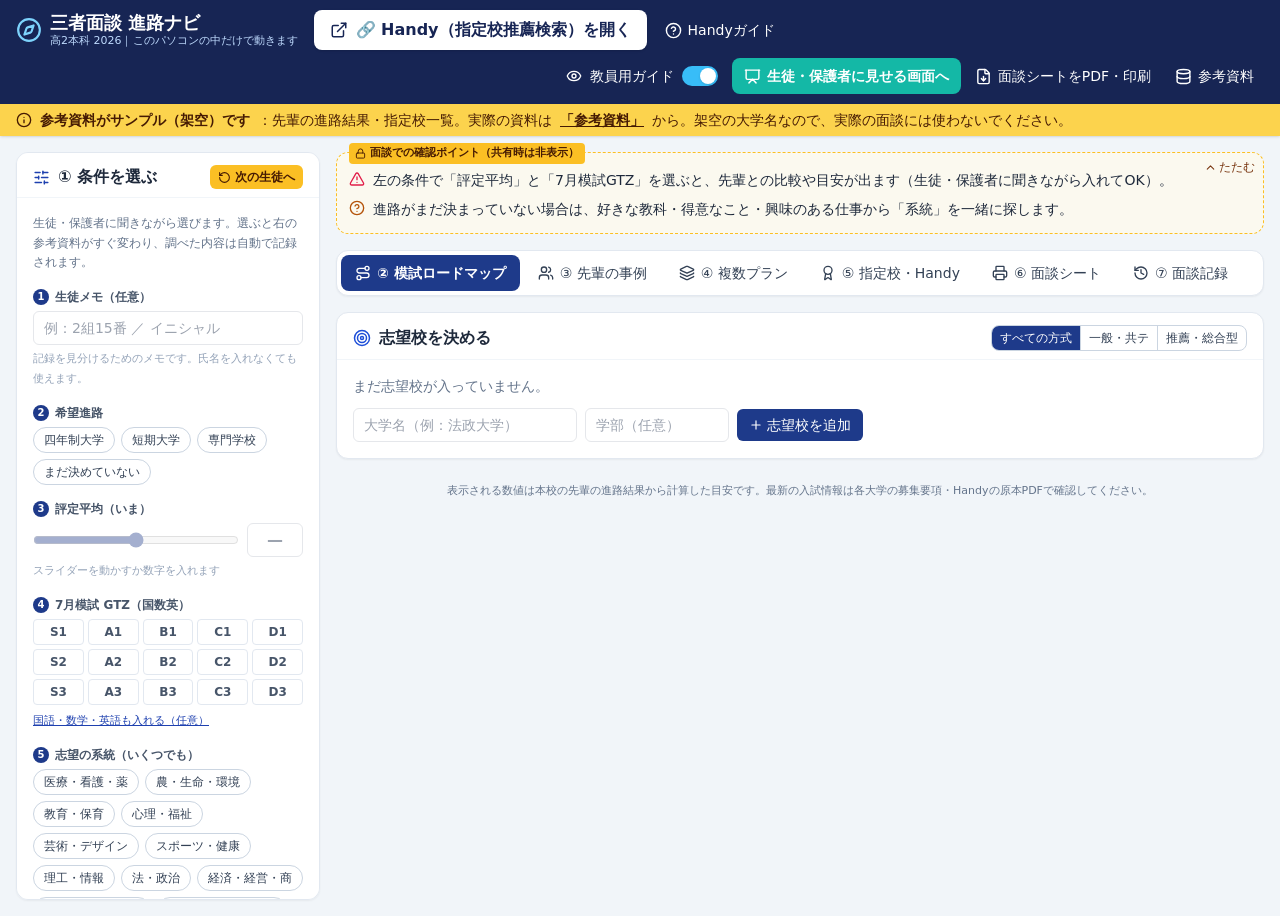
==== commit 03b5bcb7: "Rename index-62.html to index.html" ====
--- a/index.html
+++ b/index.html
@@ -3,141 +3,73 @@
 <head>
 <meta charset="utf-8">
 <meta name="viewport" content="width=device-width, initial-scale=1">
-<meta http-equiv="Content-Security-Policy" content="default-src 'none'; script-src 'self' 'unsafe-inline'; style-src 'unsafe-inline'; img-src data: blob:; font-src data:; connect-src https://script.google.com https://script.googleusercontent.com; form-action 'none'; base-uri 'none'; object-src 'none'; frame-src 'none'; worker-src 'none'">
+<meta http-equiv="Content-Security-Policy" content="default-src 'none'; script-src 'unsafe-inline'; style-src 'unsafe-inline'; img-src data: blob:; font-src data:; connect-src 'none'; form-action 'none'; base-uri 'none'; object-src 'none'; frame-src 'none'; worker-src 'none'">
 <meta name="referrer" content="no-referrer">
 <title>三者面談 進路ナビ（高2本科 2026）</title>
-<style>*,:after,:before{--tw-border-spacing-x:0;--tw-border-spacing-y:0;--tw-translate-x:0;--tw-translate-y:0;--tw-rotate:0;--tw-skew-x:0;--tw-skew-y:0;--tw-scale-x:1;--tw-scale-y:1;--tw-pan-x: ;--tw-pan-y: ;--tw-pinch-zoom: ;--tw-scroll-snap-strictness:proximity;--tw-gradient-from-position: ;--tw-gradient-via-position: ;--tw-gradient-to-position: ;--tw-ordinal: ;--tw-slashed-zero: ;--tw-numeric-figure: ;--tw-numeric-spacing: ;--tw-numeric-fraction: ;--tw-ring-inset: ;--tw-ring-offset-width:0px;--tw-ring-offset-color:#fff;--tw-ring-color:rgba(59,130,246,.5);--tw-ring-offset-shadow:0 0 #0000;--tw-ring-shadow:0 0 #0000;--tw-shadow:0 0 #0000;--tw-shadow-colored:0 0 #0000;--tw-blur: ;--tw-brightness: ;--tw-contrast: ;--tw-grayscale: ;--tw-hue-rotate: ;--tw-invert: ;--tw-saturate: ;--tw-sepia: ;--tw-drop-shadow: ;--tw-backdrop-blur: ;--tw-backdrop-brightness: ;--tw-backdrop-contrast: ;--tw-backdrop-grayscale: ;--tw-backdrop-hue-rotate: ;--tw-backdrop-invert: ;--tw-backdrop-opacity: ;--tw-backdrop-saturate: ;--tw-backdrop-sepia: ;--tw-contain-size: ;--tw-contain-layout: ;--tw-contain-paint: ;--tw-contain-style: }::backdrop{--tw-border-spacing-x:0;--tw-border-spacing-y:0;--tw-translate-x:0;--tw-translate-y:0;--tw-rotate:0;--tw-skew-x:0;--tw-skew-y:0;--tw-scale-x:1;--tw-scale-y:1;--tw-pan-x: ;--tw-pan-y: ;--tw-pinch-zoom: ;--tw-scroll-snap-strictness:proximity;--tw-gradient-from-position: ;--tw-gradient-via-position: ;--tw-gradient-to-position: ;--tw-ordinal: ;--tw-slashed-zero: ;--tw-numeric-figure: ;--tw-numeric-spacing: ;--tw-numeric-fraction: ;--tw-ring-inset: ;--tw-ring-offset-width:0px;--tw-ring-offset-color:#fff;--tw-ring-color:rgba(59,130,246,.5);--tw-ring-offset-shadow:0 0 #0000;--tw-ring-shadow:0 0 #0000;--tw-shadow:0 0 #0000;--tw-shadow-colored:0 0 #0000;--tw-blur: ;--tw-brightness: ;--tw-contrast: ;--tw-grayscale: ;--tw-hue-rotate: ;--tw-invert: ;--tw-saturate: ;--tw-sepia: ;--tw-drop-shadow: ;--tw-backdrop-blur: ;--tw-backdrop-brightness: ;--tw-backdrop-contrast: ;--tw-backdrop-grayscale: ;--tw-backdrop-hue-rotate: ;--tw-backdrop-invert: ;--tw-backdrop-opacity: ;--tw-backdrop-saturate: ;--tw-backdrop-sepia: ;--tw-contain-size: ;--tw-contain-layout: ;--tw-contain-paint: ;--tw-contain-style: }/*! tailwindcss v3.4.19 | MIT License | https://tailwindcss.com*/*,:after,:before{box-sizing:border-box;border:0 solid #e5e7eb}:after,:before{--tw-content:""}:host,html{line-height:1.5;-webkit-text-size-adjust:100%;-moz-tab-size:4;-o-tab-size:4;tab-size:4;font-family:ui-sans-serif,system-ui,sans-serif,Apple Color Emoji,Segoe UI Emoji,Segoe UI Symbol,Noto Color Emoji;font-feature-settings:normal;font-variation-settings:normal;-webkit-tap-highlight-color:transparent}body{margin:0;line-height:inherit}hr{height:0;color:inherit;border-top-width:1px}abbr:where([title]){-webkit-text-decoration:underline dotted;text-decoration:underline dotted}h1,h2,h3,h4,h5,h6{font-size:inherit;font-weight:inherit}a{color:inherit;text-decoration:inherit}b,strong{font-weight:bolder}code,kbd,pre,samp{font-family:ui-monospace,SFMono-Regular,Menlo,Monaco,Consolas,Liberation Mono,Courier New,monospace;font-feature-settings:normal;font-variation-settings:normal;font-size:1em}small{font-size:80%}sub,sup{font-size:75%;line-height:0;position:relative;vertical-align:baseline}sub{bottom:-.25em}sup{top:-.5em}table{text-indent:0;border-color:inherit;border-collapse:collapse}button,input,optgroup,select,textarea{font-family:inherit;font-feature-settings:inherit;font-variation-settings:inherit;font-size:100%;font-weight:inherit;line-height:inherit;letter-spacing:inherit;color:inherit;margin:0;padding:0}button,select{text-transform:none}button,input:where([type=button]),input:where([type=reset]),input:where([type=submit]){-webkit-appearance:button;background-color:transparent;background-image:none}:-moz-focusring{outline:auto}:-moz-ui-invalid{box-shadow:none}progress{vertical-align:baseline}::-webkit-inner-spin-button,::-webkit-outer-spin-button{height:auto}[type=search]{-webkit-appearance:textfield;outline-offset:-2px}::-webkit-search-decoration{-webkit-appearance:none}::-webkit-file-upload-button{-webkit-appearance:button;font:inherit}summary{display:list-item}blockquote,dd,dl,figure,h1,h2,h3,h4,h5,h6,hr,p,pre{margin:0}fieldset{margin:0}fieldset,legend{padding:0}menu,ol,ul{list-style:none;margin:0;padding:0}dialog{padding:0}textarea{resize:vertical}input::-moz-placeholder,textarea::-moz-placeholder{opacity:1;color:#9ca3af}input::placeholder,textarea::placeholder{opacity:1;color:#9ca3af}[role=button],button{cursor:pointer}:disabled{cursor:default}audio,canvas,embed,iframe,img,object,svg,video{display:block;vertical-align:middle}img,video{max-width:100%;height:auto}[hidden]:where(:not([hidden=until-found])){display:none}.pointer-events-none{pointer-events:none}.fixed{position:fixed}.absolute{position:absolute}.relative{position:relative}.sticky{position:sticky}.inset-0{inset:0}.inset-x-0{left:0;right:0}.-top-2\.5{top:-.625rem}.-top-5{top:-1.25rem}.bottom-5{bottom:1.25rem}.left-0\.5{left:.125rem}.left-1\/2{left:50%}.left-2{left:.5rem}.left-3{left:.75rem}.left-\[18px\]{left:18px}.right-2{right:.5rem}.top-0{top:0}.top-0\.5{top:.125rem}.top-1{top:.25rem}.top-1\.5{top:.375rem}.top-2\.5{top:.625rem}.top-3{top:.75rem}.top-6{top:1.5rem}.top-\[3\.1rem\]{top:3.1rem}.z-40{z-index:40}.z-50{z-index:50}.z-\[60\]{z-index:60}.mx-auto{margin-left:auto;margin-right:auto}.my-1\.5{margin-top:.375rem;margin-bottom:.375rem}.my-4{margin-top:1rem;margin-bottom:1rem}.my-6{margin-top:1.5rem;margin-bottom:1.5rem}.-ml-0\.5{margin-left:-.125rem}.mb-1{margin-bottom:.25rem}.mb-1\.5{margin-bottom:.375rem}.mb-2{margin-bottom:.5rem}.mb-3{margin-bottom:.75rem}.mb-4{margin-bottom:1rem}.ml-1{margin-left:.25rem}.ml-2{margin-left:.5rem}.ml-5{margin-left:1.25rem}.ml-auto{margin-left:auto}.mr-1{margin-right:.25rem}.mr-2{margin-right:.5rem}.mt-0\.5{margin-top:.125rem}.mt-1{margin-top:.25rem}.mt-1\.5{margin-top:.375rem}.mt-2{margin-top:.5rem}.mt-2\.5{margin-top:.625rem}.mt-3{margin-top:.75rem}.mt-4{margin-top:1rem}.mt-5{margin-top:1.25rem}.mt-6{margin-top:1.5rem}.mt-7{margin-top:1.75rem}.block{display:block}.inline-block{display:inline-block}.flex{display:flex}.inline-flex{display:inline-flex}.table{display:table}.grid{display:grid}.hidden{display:none}.h-0{height:0}.h-1\.5{height:.375rem}.h-11{height:2.75rem}.h-14{height:3.5rem}.h-2\.5{height:.625rem}.h-3{height:.75rem}.h-4{height:1rem}.h-5{height:1.25rem}.h-6{height:1.5rem}.h-9{height:2.25rem}.h-auto{height:auto}.max-h-48{max-height:12rem}.max-h-\[calc\(100vh-14rem\)\]{max-height:calc(100vh - 14rem)}.min-h-0{min-height:0}.min-h-\[18mm\]{min-height:18mm}.min-h-screen{min-height:100vh}.w-0{width:0}.w-1{width:.25rem}.w-1\.5{width:.375rem}.w-10{width:2.5rem}.w-11{width:2.75rem}.w-14{width:3.5rem}.w-20{width:5rem}.w-24{width:6rem}.w-28{width:7rem}.w-32{width:8rem}.w-36{width:9rem}.w-4{width:1rem}.w-40{width:10rem}.w-5{width:1.25rem}.w-56{width:14rem}.w-9{width:2.25rem}.w-\[8\.4rem\]{width:8.4rem}.w-full{width:100%}.min-w-0{min-width:0}.min-w-\[16rem\]{min-width:16rem}.max-w-3xl{max-width:48rem}.max-w-5xl{max-width:64rem}.max-w-\[90vw\]{max-width:90vw}.max-w-md{max-width:28rem}.flex-1{flex:1 1 0%}.shrink-0{flex-shrink:0}.border-collapse{border-collapse:collapse}.-translate-x-1\/2{--tw-translate-x:-50%}.-translate-x-1\/2,.transform{transform:translate(var(--tw-translate-x),var(--tw-translate-y)) rotate(var(--tw-rotate)) skewX(var(--tw-skew-x)) skewY(var(--tw-skew-y)) scaleX(var(--tw-scale-x)) scaleY(var(--tw-scale-y))}@keyframes pulse{50%{opacity:.5}}.animate-pulse{animation:pulse 2s cubic-bezier(.4,0,.6,1) infinite}.select-none{-webkit-user-select:none;-moz-user-select:none;user-select:none}.list-decimal{list-style-type:decimal}.grid-cols-2{grid-template-columns:repeat(2,minmax(0,1fr))}.grid-cols-3{grid-template-columns:repeat(3,minmax(0,1fr))}.flex-col{flex-direction:column}.flex-wrap{flex-wrap:wrap}.place-items-center{place-items:center}.items-start{align-items:flex-start}.items-end{align-items:flex-end}.items-center{align-items:center}.justify-center{justify-content:center}.justify-between{justify-content:space-between}.gap-0\.5{gap:.125rem}.gap-1{gap:.25rem}.gap-1\.5{gap:.375rem}.gap-2{gap:.5rem}.gap-3{gap:.75rem}.gap-4{gap:1rem}.gap-6{gap:1.5rem}.gap-x-3{-moz-column-gap:.75rem;column-gap:.75rem}.gap-x-4{-moz-column-gap:1rem;column-gap:1rem}.gap-y-0\.5{row-gap:.125rem}.gap-y-1{row-gap:.25rem}.space-y-0\.5>:not([hidden])~:not([hidden]){--tw-space-y-reverse:0;margin-top:calc(.125rem*(1 - var(--tw-space-y-reverse)));margin-bottom:calc(.125rem*var(--tw-space-y-reverse))}.space-y-1>:not([hidden])~:not([hidden]){--tw-space-y-reverse:0;margin-top:calc(.25rem*(1 - var(--tw-space-y-reverse)));margin-bottom:calc(.25rem*var(--tw-space-y-reverse))}.space-y-1\.5>:not([hidden])~:not([hidden]){--tw-space-y-reverse:0;margin-top:calc(.375rem*(1 - var(--tw-space-y-reverse)));margin-bottom:calc(.375rem*var(--tw-space-y-reverse))}.space-y-2>:not([hidden])~:not([hidden]){--tw-space-y-reverse:0;margin-top:calc(.5rem*(1 - var(--tw-space-y-reverse)));margin-bottom:calc(.5rem*var(--tw-space-y-reverse))}.space-y-3>:not([hidden])~:not([hidden]){--tw-space-y-reverse:0;margin-top:calc(.75rem*(1 - var(--tw-space-y-reverse)));margin-bottom:calc(.75rem*var(--tw-space-y-reverse))}.space-y-4>:not([hidden])~:not([hidden]){--tw-space-y-reverse:0;margin-top:calc(1rem*(1 - var(--tw-space-y-reverse)));margin-bottom:calc(1rem*var(--tw-space-y-reverse))}.space-y-5>:not([hidden])~:not([hidden]){--tw-space-y-reverse:0;margin-top:calc(1.25rem*(1 - var(--tw-space-y-reverse)));margin-bottom:calc(1.25rem*var(--tw-space-y-reverse))}.divide-y>:not([hidden])~:not([hidden]){--tw-divide-y-reverse:0;border-top-width:calc(1px*(1 - var(--tw-divide-y-reverse)));border-bottom-width:calc(1px*var(--tw-divide-y-reverse))}.divide-slate-100>:not([hidden])~:not([hidden]){--tw-divide-opacity:1;border-color:rgb(241 245 249/var(--tw-divide-opacity,1))}.self-center{align-self:center}.overflow-auto{overflow:auto}.overflow-hidden,.truncate{overflow:hidden}.truncate{text-overflow:ellipsis}.truncate,.whitespace-nowrap{white-space:nowrap}.whitespace-pre-line{white-space:pre-line}.break-all{word-break:break-all}.rounded{border-radius:.25rem}.rounded-2xl{border-radius:1rem}.rounded-full{border-radius:9999px}.rounded-lg{border-radius:.5rem}.rounded-md{border-radius:.375rem}.rounded-sm{border-radius:.125rem}.rounded-xl{border-radius:.75rem}.rounded-t-xl{border-top-left-radius:.75rem;border-top-right-radius:.75rem}.border{border-width:1px}.border-2{border-width:2px}.border-x-\[6px\]{border-left-width:6px;border-right-width:6px}.border-b{border-bottom-width:1px}.border-b-2{border-bottom-width:2px}.border-b-\[8px\]{border-bottom-width:8px}.border-l{border-left-width:1px}.border-l-2{border-left-width:2px}.border-t{border-top-width:1px}.border-dashed{border-style:dashed}.border-dotted{border-style:dotted}.border-amber-200{--tw-border-opacity:1;border-color:rgb(253 230 138/var(--tw-border-opacity,1))}.border-amber-300{--tw-border-opacity:1;border-color:rgb(252 211 77/var(--tw-border-opacity,1))}.border-amber-400{--tw-border-opacity:1;border-color:rgb(251 191 36/var(--tw-border-opacity,1))}.border-amber-500{--tw-border-opacity:1;border-color:rgb(245 158 11/var(--tw-border-opacity,1))}.border-blue-200{--tw-border-opacity:1;border-color:rgb(191 219 254/var(--tw-border-opacity,1))}.border-blue-600{--tw-border-opacity:1;border-color:rgb(37 99 235/var(--tw-border-opacity,1))}.border-blue-900{--tw-border-opacity:1;border-color:rgb(30 58 138/var(--tw-border-opacity,1))}.border-blue-950{--tw-border-opacity:1;border-color:rgb(23 37 84/var(--tw-border-opacity,1))}.border-emerald-200{--tw-border-opacity:1;border-color:rgb(167 243 208/var(--tw-border-opacity,1))}.border-emerald-300{--tw-border-opacity:1;border-color:rgb(110 231 183/var(--tw-border-opacity,1))}.border-emerald-600{--tw-border-opacity:1;border-color:rgb(5 150 105/var(--tw-border-opacity,1))}.border-rose-200{--tw-border-opacity:1;border-color:rgb(254 205 211/var(--tw-border-opacity,1))}.border-rose-300{--tw-border-opacity:1;border-color:rgb(253 164 175/var(--tw-border-opacity,1))}.border-slate-100{--tw-border-opacity:1;border-color:rgb(241 245 249/var(--tw-border-opacity,1))}.border-slate-200{--tw-border-opacity:1;border-color:rgb(226 232 240/var(--tw-border-opacity,1))}.border-slate-300{--tw-border-opacity:1;border-color:rgb(203 213 225/var(--tw-border-opacity,1))}.border-slate-400{--tw-border-opacity:1;border-color:rgb(148 163 184/var(--tw-border-opacity,1))}.border-violet-200{--tw-border-opacity:1;border-color:rgb(221 214 254/var(--tw-border-opacity,1))}.border-violet-700{--tw-border-opacity:1;border-color:rgb(109 40 217/var(--tw-border-opacity,1))}.border-white\/25{border-color:hsla(0,0%,100%,.25)}.border-x-transparent{border-left-color:transparent;border-right-color:transparent}.border-b-amber-500{--tw-border-opacity:1;border-bottom-color:rgb(245 158 11/var(--tw-border-opacity,1))}.bg-amber-100{--tw-bg-opacity:1;background-color:rgb(254 243 199/var(--tw-bg-opacity,1))}.bg-amber-300{--tw-bg-opacity:1;background-color:rgb(252 211 77/var(--tw-bg-opacity,1))}.bg-amber-400{--tw-bg-opacity:1;background-color:rgb(251 191 36/var(--tw-bg-opacity,1))}.bg-amber-50{--tw-bg-opacity:1;background-color:rgb(255 251 235/var(--tw-bg-opacity,1))}.bg-amber-50\/60{background-color:rgba(255,251,235,.6)}.bg-amber-50\/70{background-color:rgba(255,251,235,.7)}.bg-blue-200{--tw-bg-opacity:1;background-color:rgb(191 219 254/var(--tw-bg-opacity,1))}.bg-blue-50{--tw-bg-opacity:1;background-color:rgb(239 246 255/var(--tw-bg-opacity,1))}.bg-blue-50\/50{background-color:rgba(239,246,255,.5)}.bg-blue-50\/60{background-color:rgba(239,246,255,.6)}.bg-blue-500{--tw-bg-opacity:1;background-color:rgb(59 130 246/var(--tw-bg-opacity,1))}.bg-blue-600{--tw-bg-opacity:1;background-color:rgb(37 99 235/var(--tw-bg-opacity,1))}.bg-blue-900{--tw-bg-opacity:1;background-color:rgb(30 58 138/var(--tw-bg-opacity,1))}.bg-blue-950{--tw-bg-opacity:1;background-color:rgb(23 37 84/var(--tw-bg-opacity,1))}.bg-emerald-50{--tw-bg-opacity:1;background-color:rgb(236 253 245/var(--tw-bg-opacity,1))}.bg-emerald-50\/50{background-color:rgba(236,253,245,.5)}.bg-emerald-600{--tw-bg-opacity:1;background-color:rgb(5 150 105/var(--tw-bg-opacity,1))}.bg-indigo-700{--tw-bg-opacity:1;background-color:rgb(67 56 202/var(--tw-bg-opacity,1))}.bg-rose-400{--tw-bg-opacity:1;background-color:rgb(251 113 133/var(--tw-bg-opacity,1))}.bg-rose-50{--tw-bg-opacity:1;background-color:rgb(255 241 242/var(--tw-bg-opacity,1))}.bg-rose-500{--tw-bg-opacity:1;background-color:rgb(244 63 94/var(--tw-bg-opacity,1))}.bg-sky-400{--tw-bg-opacity:1;background-color:rgb(56 189 248/var(--tw-bg-opacity,1))}.bg-slate-100{--tw-bg-opacity:1;background-color:rgb(241 245 249/var(--tw-bg-opacity,1))}.bg-slate-200{--tw-bg-opacity:1;background-color:rgb(226 232 240/var(--tw-bg-opacity,1))}.bg-slate-300{--tw-bg-opacity:1;background-color:rgb(203 213 225/var(--tw-bg-opacity,1))}.bg-slate-50{--tw-bg-opacity:1;background-color:rgb(248 250 252/var(--tw-bg-opacity,1))}.bg-slate-900{--tw-bg-opacity:1;background-color:rgb(15 23 42/var(--tw-bg-opacity,1))}.bg-slate-900\/50{background-color:rgba(15,23,42,.5)}.bg-teal-600{--tw-bg-opacity:1;background-color:rgb(13 148 136/var(--tw-bg-opacity,1))}.bg-violet-50{--tw-bg-opacity:1;background-color:rgb(245 243 255/var(--tw-bg-opacity,1))}.bg-violet-700{--tw-bg-opacity:1;background-color:rgb(109 40 217/var(--tw-bg-opacity,1))}.bg-white{--tw-bg-opacity:1;background-color:rgb(255 255 255/var(--tw-bg-opacity,1))}.bg-white\/10{background-color:hsla(0,0%,100%,.1)}.bg-white\/25{background-color:hsla(0,0%,100%,.25)}.bg-gradient-to-br{background-image:linear-gradient(to bottom right,var(--tw-gradient-stops))}.bg-gradient-to-r{background-image:linear-gradient(to right,var(--tw-gradient-stops))}.from-blue-50{--tw-gradient-from:#eff6ff var(--tw-gradient-from-position);--tw-gradient-to:rgba(239,246,255,0) var(--tw-gradient-to-position);--tw-gradient-stops:var(--tw-gradient-from),var(--tw-gradient-to)}.from-blue-950{--tw-gradient-from:#172554 var(--tw-gradient-from-position);--tw-gradient-to:rgba(23,37,84,0) var(--tw-gradient-to-position);--tw-gradient-stops:var(--tw-gradient-from),var(--tw-gradient-to)}.to-blue-800{--tw-gradient-to:#1e40af var(--tw-gradient-to-position)}.to-white{--tw-gradient-to:#fff var(--tw-gradient-to-position)}.p-0\.5{padding:.125rem}.p-1{padding:.25rem}.p-1\.5{padding:.375rem}.p-2{padding:.5rem}.p-2\.5{padding:.625rem}.p-3{padding:.75rem}.p-3\.5{padding:.875rem}.p-4{padding:1rem}.p-5{padding:1.25rem}.p-6{padding:1.5rem}.p-7{padding:1.75rem}.px-1{padding-left:.25rem;padding-right:.25rem}.px-1\.5{padding-left:.375rem;padding-right:.375rem}.px-2{padding-left:.5rem;padding-right:.5rem}.px-2\.5{padding-left:.625rem;padding-right:.625rem}.px-3{padding-left:.75rem;padding-right:.75rem}.px-3\.5{padding-left:.875rem;padding-right:.875rem}.px-4{padding-left:1rem;padding-right:1rem}.px-5{padding-left:1.25rem;padding-right:1.25rem}.py-0{padding-top:0;padding-bottom:0}.py-0\.5{padding-top:.125rem;padding-bottom:.125rem}.py-1{padding-top:.25rem;padding-bottom:.25rem}.py-1\.5{padding-top:.375rem;padding-bottom:.375rem}.py-2{padding-top:.5rem;padding-bottom:.5rem}.py-2\.5{padding-top:.625rem;padding-bottom:.625rem}.py-3{padding-top:.75rem;padding-bottom:.75rem}.pb-1\.5{padding-bottom:.375rem}.pb-2{padding-bottom:.5rem}.pb-6{padding-bottom:1.5rem}.pl-12{padding-left:3rem}.pl-3{padding-left:.75rem}.pl-7{padding-left:1.75rem}.pr-1{padding-right:.25rem}.pr-2{padding-right:.5rem}.pt-1{padding-top:.25rem}.pt-1\.5{padding-top:.375rem}.pt-2{padding-top:.5rem}.pt-3{padding-top:.75rem}.pt-4{padding-top:1rem}.text-left{text-align:left}.text-center{text-align:center}.text-right{text-align:right}.text-2xl{font-size:1.5rem;line-height:2rem}.text-3xl{font-size:1.875rem;line-height:2.25rem}.text-\[10pt\]{font-size:10pt}.text-\[10px\]{font-size:10px}.text-\[11px\]{font-size:11px}.text-\[13pt\]{font-size:13pt}.text-\[16pt\]{font-size:16pt}.text-\[18pt\]{font-size:18pt}.text-\[20pt\]{font-size:20pt}.text-\[7\.5pt\]{font-size:7.5pt}.text-\[8\.5pt\]{font-size:8.5pt}.text-\[9\.5pt\]{font-size:9.5pt}.text-\[9pt\]{font-size:9pt}.text-base{font-size:1rem;line-height:1.5rem}.text-lg{font-size:1.125rem;line-height:1.75rem}.text-sm{font-size:.875rem;line-height:1.25rem}.text-xl{font-size:1.25rem;line-height:1.75rem}.text-xs{font-size:.75rem;line-height:1rem}.font-bold{font-weight:700}.font-medium{font-weight:500}.font-normal{font-weight:400}.font-semibold{font-weight:600}.tabular-nums{--tw-numeric-spacing:tabular-nums;font-variant-numeric:var(--tw-ordinal) var(--tw-slashed-zero) var(--tw-numeric-figure) var(--tw-numeric-spacing) var(--tw-numeric-fraction)}.leading-5{line-height:1.25rem}.leading-none{line-height:1}.leading-relaxed{line-height:1.625}.leading-snug{line-height:1.375}.leading-tight{line-height:1.25}.tracking-wide{letter-spacing:.025em}.tracking-wider{letter-spacing:.05em}.text-amber-300{--tw-text-opacity:1;color:rgb(252 211 77/var(--tw-text-opacity,1))}.text-amber-700{--tw-text-opacity:1;color:rgb(180 83 9/var(--tw-text-opacity,1))}.text-amber-800{--tw-text-opacity:1;color:rgb(146 64 14/var(--tw-text-opacity,1))}.text-amber-900{--tw-text-opacity:1;color:rgb(120 53 15/var(--tw-text-opacity,1))}.text-amber-950{--tw-text-opacity:1;color:rgb(69 26 3/var(--tw-text-opacity,1))}.text-blue-100{--tw-text-opacity:1;color:rgb(219 234 254/var(--tw-text-opacity,1))}.text-blue-200{--tw-text-opacity:1;color:rgb(191 219 254/var(--tw-text-opacity,1))}.text-blue-700{--tw-text-opacity:1;color:rgb(29 78 216/var(--tw-text-opacity,1))}.text-blue-800{--tw-text-opacity:1;color:rgb(30 64 175/var(--tw-text-opacity,1))}.text-blue-900{--tw-text-opacity:1;color:rgb(30 58 138/var(--tw-text-opacity,1))}.text-blue-950{--tw-text-opacity:1;color:rgb(23 37 84/var(--tw-text-opacity,1))}.text-emerald-300{--tw-text-opacity:1;color:rgb(110 231 183/var(--tw-text-opacity,1))}.text-emerald-700{--tw-text-opacity:1;color:rgb(4 120 87/var(--tw-text-opacity,1))}.text-emerald-800{--tw-text-opacity:1;color:rgb(6 95 70/var(--tw-text-opacity,1))}.text-rose-300{--tw-text-opacity:1;color:rgb(253 164 175/var(--tw-text-opacity,1))}.text-rose-600{--tw-text-opacity:1;color:rgb(225 29 72/var(--tw-text-opacity,1))}.text-rose-700{--tw-text-opacity:1;color:rgb(190 18 60/var(--tw-text-opacity,1))}.text-rose-800{--tw-text-opacity:1;color:rgb(159 18 57/var(--tw-text-opacity,1))}.text-rose-900{--tw-text-opacity:1;color:rgb(136 19 55/var(--tw-text-opacity,1))}.text-sky-200{--tw-text-opacity:1;color:rgb(186 230 253/var(--tw-text-opacity,1))}.text-sky-300{--tw-text-opacity:1;color:rgb(125 211 252/var(--tw-text-opacity,1))}.text-slate-300{--tw-text-opacity:1;color:rgb(203 213 225/var(--tw-text-opacity,1))}.text-slate-400{--tw-text-opacity:1;color:rgb(148 163 184/var(--tw-text-opacity,1))}.text-slate-500{--tw-text-opacity:1;color:rgb(100 116 139/var(--tw-text-opacity,1))}.text-slate-600{--tw-text-opacity:1;color:rgb(71 85 105/var(--tw-text-opacity,1))}.text-slate-700{--tw-text-opacity:1;color:rgb(51 65 85/var(--tw-text-opacity,1))}.text-slate-800{--tw-text-opacity:1;color:rgb(30 41 59/var(--tw-text-opacity,1))}.text-slate-900{--tw-text-opacity:1;color:rgb(15 23 42/var(--tw-text-opacity,1))}.text-violet-800{--tw-text-opacity:1;color:rgb(91 33 182/var(--tw-text-opacity,1))}.text-white{--tw-text-opacity:1;color:rgb(255 255 255/var(--tw-text-opacity,1))}.underline{text-decoration-line:underline}.accent-blue-900{accent-color:#1e3a8a}.opacity-80{opacity:.8}.shadow{--tw-shadow:0 1px 3px 0 rgba(0,0,0,.1),0 1px 2px -1px rgba(0,0,0,.1);--tw-shadow-colored:0 1px 3px 0 var(--tw-shadow-color),0 1px 2px -1px var(--tw-shadow-color)}.shadow,.shadow-2xl{box-shadow:var(--tw-ring-offset-shadow,0 0 #0000),var(--tw-ring-shadow,0 0 #0000),var(--tw-shadow)}.shadow-2xl{--tw-shadow:0 25px 50px -12px rgba(0,0,0,.25);--tw-shadow-colored:0 25px 50px -12px var(--tw-shadow-color)}.shadow-lg{--tw-shadow:0 10px 15px -3px rgba(0,0,0,.1),0 4px 6px -4px rgba(0,0,0,.1);--tw-shadow-colored:0 10px 15px -3px var(--tw-shadow-color),0 4px 6px -4px var(--tw-shadow-color)}.shadow-lg,.shadow-sm{box-shadow:var(--tw-ring-offset-shadow,0 0 #0000),var(--tw-ring-shadow,0 0 #0000),var(--tw-shadow)}.shadow-sm{--tw-shadow:0 1px 2px 0 rgba(0,0,0,.05);--tw-shadow-colored:0 1px 2px 0 var(--tw-shadow-color)}.shadow-xl{--tw-shadow:0 20px 25px -5px rgba(0,0,0,.1),0 8px 10px -6px rgba(0,0,0,.1);--tw-shadow-colored:0 20px 25px -5px var(--tw-shadow-color),0 8px 10px -6px var(--tw-shadow-color);box-shadow:var(--tw-ring-offset-shadow,0 0 #0000),var(--tw-ring-shadow,0 0 #0000),var(--tw-shadow)}.outline-none{outline:2px solid transparent;outline-offset:2px}.ring-2{--tw-ring-offset-shadow:var(--tw-ring-inset) 0 0 0 var(--tw-ring-offset-width) var(--tw-ring-offset-color);--tw-ring-shadow:var(--tw-ring-inset) 0 0 0 calc(2px + var(--tw-ring-offset-width)) var(--tw-ring-color);box-shadow:var(--tw-ring-offset-shadow),var(--tw-ring-shadow),var(--tw-shadow,0 0 #0000)}.ring-amber-100{--tw-ring-opacity:1;--tw-ring-color:rgb(254 243 199/var(--tw-ring-opacity,1))}.filter{filter:var(--tw-blur) var(--tw-brightness) var(--tw-contrast) var(--tw-grayscale) var(--tw-hue-rotate) var(--tw-invert) var(--tw-saturate) var(--tw-sepia) var(--tw-drop-shadow)}.transition{transition-property:color,background-color,border-color,text-decoration-color,fill,stroke,opacity,box-shadow,transform,filter,-webkit-backdrop-filter;transition-property:color,background-color,border-color,text-decoration-color,fill,stroke,opacity,box-shadow,transform,filter,backdrop-filter;transition-property:color,background-color,border-color,text-decoration-color,fill,stroke,opacity,box-shadow,transform,filter,backdrop-filter,-webkit-backdrop-filter;transition-timing-function:cubic-bezier(.4,0,.2,1);transition-duration:.15s}.first\:border-l-0:first-child{border-left-width:0}.last\:border-0:last-child{border-width:0}.hover\:bg-amber-100:hover{--tw-bg-opacity:1;background-color:rgb(254 243 199/var(--tw-bg-opacity,1))}.hover\:bg-blue-100:hover{--tw-bg-opacity:1;background-color:rgb(219 234 254/var(--tw-bg-opacity,1))}.hover\:bg-blue-50:hover{--tw-bg-opacity:1;background-color:rgb(239 246 255/var(--tw-bg-opacity,1))}.hover\:bg-blue-800:hover{--tw-bg-opacity:1;background-color:rgb(30 64 175/var(--tw-bg-opacity,1))}.hover\:bg-rose-50:hover{--tw-bg-opacity:1;background-color:rgb(255 241 242/var(--tw-bg-opacity,1))}.hover\:bg-slate-100:hover{--tw-bg-opacity:1;background-color:rgb(241 245 249/var(--tw-bg-opacity,1))}.hover\:bg-slate-50:hover{--tw-bg-opacity:1;background-color:rgb(248 250 252/var(--tw-bg-opacity,1))}.hover\:bg-white\/10:hover{background-color:hsla(0,0%,100%,.1)}.hover\:bg-white\/20:hover{background-color:hsla(0,0%,100%,.2)}.hover\:text-amber-500:hover{--tw-text-opacity:1;color:rgb(245 158 11/var(--tw-text-opacity,1))}.hover\:text-blue-800:hover{--tw-text-opacity:1;color:rgb(30 64 175/var(--tw-text-opacity,1))}.hover\:text-rose-600:hover{--tw-text-opacity:1;color:rgb(225 29 72/var(--tw-text-opacity,1))}.hover\:text-slate-700:hover{--tw-text-opacity:1;color:rgb(51 65 85/var(--tw-text-opacity,1))}.hover\:underline:hover{text-decoration-line:underline}.focus\:border-blue-700:focus{--tw-border-opacity:1;border-color:rgb(29 78 216/var(--tw-border-opacity,1))}.disabled\:opacity-40:disabled{opacity:.4}.disabled\:opacity-60:disabled{opacity:.6}@media (min-width:640px){.sm\:grid-cols-3{grid-template-columns:repeat(3,minmax(0,1fr))}}@media (min-width:768px){.md\:grid-cols-2{grid-template-columns:repeat(2,minmax(0,1fr))}.md\:grid-cols-3{grid-template-columns:repeat(3,minmax(0,1fr))}}@media (min-width:1024px){.lg\:grid-cols-1{grid-template-columns:repeat(1,minmax(0,1fr))}.lg\:grid-cols-3{grid-template-columns:repeat(3,minmax(0,1fr))}.lg\:grid-cols-\[17rem_minmax\(0\2c 1fr\)\]{grid-template-columns:17rem minmax(0,1fr)}.lg\:grid-cols-\[minmax\(0\2c 15rem\)_minmax\(0\2c 1fr\)_minmax\(0\2c 1fr\)\]{grid-template-columns:minmax(0,15rem) minmax(0,1fr) minmax(0,1fr)}.lg\:grid-cols-\[minmax\(0\2c 2fr\)_minmax\(0\2c 3fr\)\]{grid-template-columns:minmax(0,2fr) minmax(0,3fr)}}@media (min-width:1280px){.xl\:grid-cols-2{grid-template-columns:repeat(2,minmax(0,1fr))}.xl\:grid-cols-\[minmax\(0\2c 26rem\)_minmax\(0\2c 1fr\)\]{grid-template-columns:minmax(0,26rem) minmax(0,1fr)}}@media print{.print\:block{display:block}.print\:hidden{display:none}.print\:min-h-0{min-height:0}.print\:bg-white{--tw-bg-opacity:1;background-color:rgb(255 255 255/var(--tw-bg-opacity,1))}}</style>
+<style>*,:after,:before{--tw-border-spacing-x:0;--tw-border-spacing-y:0;--tw-translate-x:0;--tw-translate-y:0;--tw-rotate:0;--tw-skew-x:0;--tw-skew-y:0;--tw-scale-x:1;--tw-scale-y:1;--tw-pan-x: ;--tw-pan-y: ;--tw-pinch-zoom: ;--tw-scroll-snap-strictness:proximity;--tw-gradient-from-position: ;--tw-gradient-via-position: ;--tw-gradient-to-position: ;--tw-ordinal: ;--tw-slashed-zero: ;--tw-numeric-figure: ;--tw-numeric-spacing: ;--tw-numeric-fraction: ;--tw-ring-inset: ;--tw-ring-offset-width:0px;--tw-ring-offset-color:#fff;--tw-ring-color:rgba(59,130,246,.5);--tw-ring-offset-shadow:0 0 #0000;--tw-ring-shadow:0 0 #0000;--tw-shadow:0 0 #0000;--tw-shadow-colored:0 0 #0000;--tw-blur: ;--tw-brightness: ;--tw-contrast: ;--tw-grayscale: ;--tw-hue-rotate: ;--tw-invert: ;--tw-saturate: ;--tw-sepia: ;--tw-drop-shadow: ;--tw-backdrop-blur: ;--tw-backdrop-brightness: ;--tw-backdrop-contrast: ;--tw-backdrop-grayscale: ;--tw-backdrop-hue-rotate: ;--tw-backdrop-invert: ;--tw-backdrop-opacity: ;--tw-backdrop-saturate: ;--tw-backdrop-sepia: ;--tw-contain-size: ;--tw-contain-layout: ;--tw-contain-paint: ;--tw-contain-style: }::backdrop{--tw-border-spacing-x:0;--tw-border-spacing-y:0;--tw-translate-x:0;--tw-translate-y:0;--tw-rotate:0;--tw-skew-x:0;--tw-skew-y:0;--tw-scale-x:1;--tw-scale-y:1;--tw-pan-x: ;--tw-pan-y: ;--tw-pinch-zoom: ;--tw-scroll-snap-strictness:proximity;--tw-gradient-from-position: ;--tw-gradient-via-position: ;--tw-gradient-to-position: ;--tw-ordinal: ;--tw-slashed-zero: ;--tw-numeric-figure: ;--tw-numeric-spacing: ;--tw-numeric-fraction: ;--tw-ring-inset: ;--tw-ring-offset-width:0px;--tw-ring-offset-color:#fff;--tw-ring-color:rgba(59,130,246,.5);--tw-ring-offset-shadow:0 0 #0000;--tw-ring-shadow:0 0 #0000;--tw-shadow:0 0 #0000;--tw-shadow-colored:0 0 #0000;--tw-blur: ;--tw-brightness: ;--tw-contrast: ;--tw-grayscale: ;--tw-hue-rotate: ;--tw-invert: ;--tw-saturate: ;--tw-sepia: ;--tw-drop-shadow: ;--tw-backdrop-blur: ;--tw-backdrop-brightness: ;--tw-backdrop-contrast: ;--tw-backdrop-grayscale: ;--tw-backdrop-hue-rotate: ;--tw-backdrop-invert: ;--tw-backdrop-opacity: ;--tw-backdrop-saturate: ;--tw-backdrop-sepia: ;--tw-contain-size: ;--tw-contain-layout: ;--tw-contain-paint: ;--tw-contain-style: }/*! tailwindcss v3.4.19 | MIT License | https://tailwindcss.com*/*,:after,:before{box-sizing:border-box;border:0 solid #e5e7eb}:after,:before{--tw-content:""}:host,html{line-height:1.5;-webkit-text-size-adjust:100%;-moz-tab-size:4;-o-tab-size:4;tab-size:4;font-family:ui-sans-serif,system-ui,sans-serif,Apple Color Emoji,Segoe UI Emoji,Segoe UI Symbol,Noto Color Emoji;font-feature-settings:normal;font-variation-settings:normal;-webkit-tap-highlight-color:transparent}body{margin:0;line-height:inherit}hr{height:0;color:inherit;border-top-width:1px}abbr:where([title]){-webkit-text-decoration:underline dotted;text-decoration:underline dotted}h1,h2,h3,h4,h5,h6{font-size:inherit;font-weight:inherit}a{color:inherit;text-decoration:inherit}b,strong{font-weight:bolder}code,kbd,pre,samp{font-family:ui-monospace,SFMono-Regular,Menlo,Monaco,Consolas,Liberation Mono,Courier New,monospace;font-feature-settings:normal;font-variation-settings:normal;font-size:1em}small{font-size:80%}sub,sup{font-size:75%;line-height:0;position:relative;vertical-align:baseline}sub{bottom:-.25em}sup{top:-.5em}table{text-indent:0;border-color:inherit;border-collapse:collapse}button,input,optgroup,select,textarea{font-family:inherit;font-feature-settings:inherit;font-variation-settings:inherit;font-size:100%;font-weight:inherit;line-height:inherit;letter-spacing:inherit;color:inherit;margin:0;padding:0}button,select{text-transform:none}button,input:where([type=button]),input:where([type=reset]),input:where([type=submit]){-webkit-appearance:button;background-color:transparent;background-image:none}:-moz-focusring{outline:auto}:-moz-ui-invalid{box-shadow:none}progress{vertical-align:baseline}::-webkit-inner-spin-button,::-webkit-outer-spin-button{height:auto}[type=search]{-webkit-appearance:textfield;outline-offset:-2px}::-webkit-search-decoration{-webkit-appearance:none}::-webkit-file-upload-button{-webkit-appearance:button;font:inherit}summary{display:list-item}blockquote,dd,dl,figure,h1,h2,h3,h4,h5,h6,hr,p,pre{margin:0}fieldset{margin:0}fieldset,legend{padding:0}menu,ol,ul{list-style:none;margin:0;padding:0}dialog{padding:0}textarea{resize:vertical}input::-moz-placeholder,textarea::-moz-placeholder{opacity:1;color:#9ca3af}input::placeholder,textarea::placeholder{opacity:1;color:#9ca3af}[role=button],button{cursor:pointer}:disabled{cursor:default}audio,canvas,embed,iframe,img,object,svg,video{display:block;vertical-align:middle}img,video{max-width:100%;height:auto}[hidden]:where(:not([hidden=until-found])){display:none}.pointer-events-none{pointer-events:none}.fixed{position:fixed}.absolute{position:absolute}.relative{position:relative}.sticky{position:sticky}.inset-0{inset:0}.inset-x-0{left:0;right:0}.-top-2\.5{top:-.625rem}.-top-5{top:-1.25rem}.bottom-5{bottom:1.25rem}.left-0\.5{left:.125rem}.left-1\/2{left:50%}.left-2{left:.5rem}.left-3{left:.75rem}.left-\[18px\]{left:18px}.right-2{right:.5rem}.top-0{top:0}.top-0\.5{top:.125rem}.top-1{top:.25rem}.top-1\.5{top:.375rem}.top-2{top:.5rem}.top-3{top:.75rem}.top-6{top:1.5rem}.top-\[3\.1rem\]{top:3.1rem}.z-40{z-index:40}.z-50{z-index:50}.z-\[60\]{z-index:60}.z-\[70\]{z-index:70}.mx-auto{margin-left:auto;margin-right:auto}.my-1\.5{margin-top:.375rem;margin-bottom:.375rem}.my-4{margin-top:1rem;margin-bottom:1rem}.my-6{margin-top:1.5rem;margin-bottom:1.5rem}.-ml-0\.5{margin-left:-.125rem}.mb-1{margin-bottom:.25rem}.mb-1\.5{margin-bottom:.375rem}.mb-2{margin-bottom:.5rem}.mb-3{margin-bottom:.75rem}.mb-4{margin-bottom:1rem}.ml-1{margin-left:.25rem}.ml-2{margin-left:.5rem}.ml-5{margin-left:1.25rem}.ml-auto{margin-left:auto}.mr-2{margin-right:.5rem}.mt-0\.5{margin-top:.125rem}.mt-1{margin-top:.25rem}.mt-1\.5{margin-top:.375rem}.mt-2{margin-top:.5rem}.mt-2\.5{margin-top:.625rem}.mt-3{margin-top:.75rem}.mt-4{margin-top:1rem}.mt-5{margin-top:1.25rem}.mt-6{margin-top:1.5rem}.mt-7{margin-top:1.75rem}.inline-block{display:inline-block}.flex{display:flex}.inline-flex{display:inline-flex}.table{display:table}.grid{display:grid}.hidden{display:none}.h-0{height:0}.h-14{height:3.5rem}.h-2\.5{height:.625rem}.h-3{height:.75rem}.h-4{height:1rem}.h-5{height:1.25rem}.h-6{height:1.5rem}.h-9{height:2.25rem}.h-auto{height:auto}.max-h-48{max-height:12rem}.min-h-\[18mm\]{min-height:18mm}.min-h-screen{min-height:100vh}.w-0{width:0}.w-1{width:.25rem}.w-14{width:3.5rem}.w-20{width:5rem}.w-24{width:6rem}.w-28{width:7rem}.w-32{width:8rem}.w-36{width:9rem}.w-4{width:1rem}.w-40{width:10rem}.w-44{width:11rem}.w-5{width:1.25rem}.w-56{width:14rem}.w-9{width:2.25rem}.w-\[8\.4rem\]{width:8.4rem}.w-full{width:100%}.min-w-0{min-width:0}.min-w-\[16rem\]{min-width:16rem}.max-w-3xl{max-width:48rem}.max-w-4xl{max-width:56rem}.max-w-\[90vw\]{max-width:90vw}.max-w-md{max-width:28rem}.max-w-sm{max-width:24rem}.flex-1{flex:1 1 0%}.shrink-0{flex-shrink:0}.border-collapse{border-collapse:collapse}.-translate-x-1\/2{--tw-translate-x:-50%}.-translate-x-1\/2,.transform{transform:translate(var(--tw-translate-x),var(--tw-translate-y)) rotate(var(--tw-rotate)) skewX(var(--tw-skew-x)) skewY(var(--tw-skew-y)) scaleX(var(--tw-scale-x)) scaleY(var(--tw-scale-y))}@keyframes pulse{50%{opacity:.5}}.animate-pulse{animation:pulse 2s cubic-bezier(.4,0,.6,1) infinite}.cursor-pointer{cursor:pointer}.select-none{-webkit-user-select:none;-moz-user-select:none;user-select:none}.resize-y{resize:vertical}.list-decimal{list-style-type:decimal}.grid-cols-2{grid-template-columns:repeat(2,minmax(0,1fr))}.grid-cols-3{grid-template-columns:repeat(3,minmax(0,1fr))}.grid-cols-5{grid-template-columns:repeat(5,minmax(0,1fr))}.flex-col{flex-direction:column}.flex-wrap{flex-wrap:wrap}.place-items-center{place-items:center}.items-start{align-items:flex-start}.items-end{align-items:flex-end}.items-center{align-items:center}.justify-center{justify-content:center}.justify-between{justify-content:space-between}.gap-0\.5{gap:.125rem}.gap-1{gap:.25rem}.gap-1\.5{gap:.375rem}.gap-2{gap:.5rem}.gap-3{gap:.75rem}.gap-4{gap:1rem}.gap-6{gap:1.5rem}.gap-x-3{-moz-column-gap:.75rem;column-gap:.75rem}.gap-x-4{-moz-column-gap:1rem;column-gap:1rem}.gap-y-0\.5{row-gap:.125rem}.gap-y-1{row-gap:.25rem}.space-y-0\.5>:not([hidden])~:not([hidden]){--tw-space-y-reverse:0;margin-top:calc(.125rem*(1 - var(--tw-space-y-reverse)));margin-bottom:calc(.125rem*var(--tw-space-y-reverse))}.space-y-1>:not([hidden])~:not([hidden]){--tw-space-y-reverse:0;margin-top:calc(.25rem*(1 - var(--tw-space-y-reverse)));margin-bottom:calc(.25rem*var(--tw-space-y-reverse))}.space-y-1\.5>:not([hidden])~:not([hidden]){--tw-space-y-reverse:0;margin-top:calc(.375rem*(1 - var(--tw-space-y-reverse)));margin-bottom:calc(.375rem*var(--tw-space-y-reverse))}.space-y-2>:not([hidden])~:not([hidden]){--tw-space-y-reverse:0;margin-top:calc(.5rem*(1 - var(--tw-space-y-reverse)));margin-bottom:calc(.5rem*var(--tw-space-y-reverse))}.space-y-3>:not([hidden])~:not([hidden]){--tw-space-y-reverse:0;margin-top:calc(.75rem*(1 - var(--tw-space-y-reverse)));margin-bottom:calc(.75rem*var(--tw-space-y-reverse))}.space-y-4>:not([hidden])~:not([hidden]){--tw-space-y-reverse:0;margin-top:calc(1rem*(1 - var(--tw-space-y-reverse)));margin-bottom:calc(1rem*var(--tw-space-y-reverse))}.space-y-5>:not([hidden])~:not([hidden]){--tw-space-y-reverse:0;margin-top:calc(1.25rem*(1 - var(--tw-space-y-reverse)));margin-bottom:calc(1.25rem*var(--tw-space-y-reverse))}.divide-y>:not([hidden])~:not([hidden]){--tw-divide-y-reverse:0;border-top-width:calc(1px*(1 - var(--tw-divide-y-reverse)));border-bottom-width:calc(1px*var(--tw-divide-y-reverse))}.divide-slate-100>:not([hidden])~:not([hidden]){--tw-divide-opacity:1;border-color:rgb(241 245 249/var(--tw-divide-opacity,1))}.self-center{align-self:center}.overflow-auto{overflow:auto}.overflow-hidden,.truncate{overflow:hidden}.truncate{text-overflow:ellipsis}.truncate,.whitespace-nowrap{white-space:nowrap}.whitespace-pre-line{white-space:pre-line}.break-all{word-break:break-all}.rounded{border-radius:.25rem}.rounded-2xl{border-radius:1rem}.rounded-full{border-radius:9999px}.rounded-lg{border-radius:.5rem}.rounded-md{border-radius:.375rem}.rounded-sm{border-radius:.125rem}.rounded-xl{border-radius:.75rem}.border{border-width:1px}.border-2{border-width:2px}.border-x-\[6px\]{border-left-width:6px;border-right-width:6px}.border-b{border-bottom-width:1px}.border-b-2{border-bottom-width:2px}.border-b-\[8px\]{border-bottom-width:8px}.border-l{border-left-width:1px}.border-l-2{border-left-width:2px}.border-t{border-top-width:1px}.border-dashed{border-style:dashed}.border-dotted{border-style:dotted}.border-amber-200{--tw-border-opacity:1;border-color:rgb(253 230 138/var(--tw-border-opacity,1))}.border-amber-300{--tw-border-opacity:1;border-color:rgb(252 211 77/var(--tw-border-opacity,1))}.border-amber-400{--tw-border-opacity:1;border-color:rgb(251 191 36/var(--tw-border-opacity,1))}.border-amber-500{--tw-border-opacity:1;border-color:rgb(245 158 11/var(--tw-border-opacity,1))}.border-blue-200{--tw-border-opacity:1;border-color:rgb(191 219 254/var(--tw-border-opacity,1))}.border-blue-400{--tw-border-opacity:1;border-color:rgb(96 165 250/var(--tw-border-opacity,1))}.border-blue-600{--tw-border-opacity:1;border-color:rgb(37 99 235/var(--tw-border-opacity,1))}.border-blue-900{--tw-border-opacity:1;border-color:rgb(30 58 138/var(--tw-border-opacity,1))}.border-blue-950{--tw-border-opacity:1;border-color:rgb(23 37 84/var(--tw-border-opacity,1))}.border-emerald-200{--tw-border-opacity:1;border-color:rgb(167 243 208/var(--tw-border-opacity,1))}.border-emerald-300{--tw-border-opacity:1;border-color:rgb(110 231 183/var(--tw-border-opacity,1))}.border-emerald-600{--tw-border-opacity:1;border-color:rgb(5 150 105/var(--tw-border-opacity,1))}.border-emerald-700{--tw-border-opacity:1;border-color:rgb(4 120 87/var(--tw-border-opacity,1))}.border-rose-200{--tw-border-opacity:1;border-color:rgb(254 205 211/var(--tw-border-opacity,1))}.border-rose-300{--tw-border-opacity:1;border-color:rgb(253 164 175/var(--tw-border-opacity,1))}.border-slate-100{--tw-border-opacity:1;border-color:rgb(241 245 249/var(--tw-border-opacity,1))}.border-slate-200{--tw-border-opacity:1;border-color:rgb(226 232 240/var(--tw-border-opacity,1))}.border-slate-300{--tw-border-opacity:1;border-color:rgb(203 213 225/var(--tw-border-opacity,1))}.border-slate-400{--tw-border-opacity:1;border-color:rgb(148 163 184/var(--tw-border-opacity,1))}.border-slate-500{--tw-border-opacity:1;border-color:rgb(100 116 139/var(--tw-border-opacity,1))}.border-transparent{border-color:transparent}.border-violet-200{--tw-border-opacity:1;border-color:rgb(221 214 254/var(--tw-border-opacity,1))}.border-violet-700{--tw-border-opacity:1;border-color:rgb(109 40 217/var(--tw-border-opacity,1))}.border-x-transparent{border-left-color:transparent;border-right-color:transparent}.border-b-amber-500{--tw-border-opacity:1;border-bottom-color:rgb(245 158 11/var(--tw-border-opacity,1))}.bg-amber-100{--tw-bg-opacity:1;background-color:rgb(254 243 199/var(--tw-bg-opacity,1))}.bg-amber-300{--tw-bg-opacity:1;background-color:rgb(252 211 77/var(--tw-bg-opacity,1))}.bg-amber-400{--tw-bg-opacity:1;background-color:rgb(251 191 36/var(--tw-bg-opacity,1))}.bg-amber-50{--tw-bg-opacity:1;background-color:rgb(255 251 235/var(--tw-bg-opacity,1))}.bg-amber-50\/60{background-color:rgba(255,251,235,.6)}.bg-amber-50\/70{background-color:rgba(255,251,235,.7)}.bg-blue-200{--tw-bg-opacity:1;background-color:rgb(191 219 254/var(--tw-bg-opacity,1))}.bg-blue-50{--tw-bg-opacity:1;background-color:rgb(239 246 255/var(--tw-bg-opacity,1))}.bg-blue-500{--tw-bg-opacity:1;background-color:rgb(59 130 246/var(--tw-bg-opacity,1))}.bg-blue-600{--tw-bg-opacity:1;background-color:rgb(37 99 235/var(--tw-bg-opacity,1))}.bg-blue-900{--tw-bg-opacity:1;background-color:rgb(30 58 138/var(--tw-bg-opacity,1))}.bg-blue-950{--tw-bg-opacity:1;background-color:rgb(23 37 84/var(--tw-bg-opacity,1))}.bg-emerald-50{--tw-bg-opacity:1;background-color:rgb(236 253 245/var(--tw-bg-opacity,1))}.bg-emerald-50\/50{background-color:rgba(236,253,245,.5)}.bg-emerald-600{--tw-bg-opacity:1;background-color:rgb(5 150 105/var(--tw-bg-opacity,1))}.bg-emerald-700{--tw-bg-opacity:1;background-color:rgb(4 120 87/var(--tw-bg-opacity,1))}.bg-indigo-700{--tw-bg-opacity:1;background-color:rgb(67 56 202/var(--tw-bg-opacity,1))}.bg-rose-50{--tw-bg-opacity:1;background-color:rgb(255 241 242/var(--tw-bg-opacity,1))}.bg-rose-500{--tw-bg-opacity:1;background-color:rgb(244 63 94/var(--tw-bg-opacity,1))}.bg-sky-400{--tw-bg-opacity:1;background-color:rgb(56 189 248/var(--tw-bg-opacity,1))}.bg-slate-100{--tw-bg-opacity:1;background-color:rgb(241 245 249/var(--tw-bg-opacity,1))}.bg-slate-200{--tw-bg-opacity:1;background-color:rgb(226 232 240/var(--tw-bg-opacity,1))}.bg-slate-300{--tw-bg-opacity:1;background-color:rgb(203 213 225/var(--tw-bg-opacity,1))}.bg-slate-50{--tw-bg-opacity:1;background-color:rgb(248 250 252/var(--tw-bg-opacity,1))}.bg-slate-900{--tw-bg-opacity:1;background-color:rgb(15 23 42/var(--tw-bg-opacity,1))}.bg-slate-900\/50{background-color:rgba(15,23,42,.5)}.bg-teal-500{--tw-bg-opacity:1;background-color:rgb(20 184 166/var(--tw-bg-opacity,1))}.bg-teal-600{--tw-bg-opacity:1;background-color:rgb(13 148 136/var(--tw-bg-opacity,1))}.bg-teal-900{--tw-bg-opacity:1;background-color:rgb(19 78 74/var(--tw-bg-opacity,1))}.bg-violet-50{--tw-bg-opacity:1;background-color:rgb(245 243 255/var(--tw-bg-opacity,1))}.bg-violet-700{--tw-bg-opacity:1;background-color:rgb(109 40 217/var(--tw-bg-opacity,1))}.bg-white{--tw-bg-opacity:1;background-color:rgb(255 255 255/var(--tw-bg-opacity,1))}.bg-white\/10{background-color:hsla(0,0%,100%,.1)}.bg-white\/25{background-color:hsla(0,0%,100%,.25)}.bg-gradient-to-br{background-image:linear-gradient(to bottom right,var(--tw-gradient-stops))}.from-blue-950{--tw-gradient-from:#172554 var(--tw-gradient-from-position);--tw-gradient-to:rgba(23,37,84,0) var(--tw-gradient-to-position);--tw-gradient-stops:var(--tw-gradient-from),var(--tw-gradient-to)}.to-blue-800{--tw-gradient-to:#1e40af var(--tw-gradient-to-position)}.p-0\.5{padding:.125rem}.p-1{padding:.25rem}.p-2{padding:.5rem}.p-2\.5{padding:.625rem}.p-3{padding:.75rem}.p-3\.5{padding:.875rem}.p-4{padding:1rem}.p-5{padding:1.25rem}.p-6{padding:1.5rem}.p-7{padding:1.75rem}.px-1{padding-left:.25rem;padding-right:.25rem}.px-1\.5{padding-left:.375rem;padding-right:.375rem}.px-2{padding-left:.5rem;padding-right:.5rem}.px-2\.5{padding-left:.625rem;padding-right:.625rem}.px-3{padding-left:.75rem;padding-right:.75rem}.px-3\.5{padding-left:.875rem;padding-right:.875rem}.px-4{padding-left:1rem;padding-right:1rem}.px-5{padding-left:1.25rem;padding-right:1.25rem}.py-0{padding-top:0;padding-bottom:0}.py-0\.5{padding-top:.125rem;padding-bottom:.125rem}.py-1{padding-top:.25rem;padding-bottom:.25rem}.py-1\.5{padding-top:.375rem;padding-bottom:.375rem}.py-2{padding-top:.5rem;padding-bottom:.5rem}.py-2\.5{padding-top:.625rem;padding-bottom:.625rem}.py-3{padding-top:.75rem;padding-bottom:.75rem}.pb-1\.5{padding-bottom:.375rem}.pb-2{padding-bottom:.5rem}.pb-6{padding-bottom:1.5rem}.pl-3{padding-left:.75rem}.pl-7{padding-left:1.75rem}.pr-1{padding-right:.25rem}.pr-2{padding-right:.5rem}.pt-1{padding-top:.25rem}.pt-1\.5{padding-top:.375rem}.pt-2{padding-top:.5rem}.pt-3{padding-top:.75rem}.pt-4{padding-top:1rem}.text-left{text-align:left}.text-center{text-align:center}.text-right{text-align:right}.text-2xl{font-size:1.5rem;line-height:2rem}.text-3xl{font-size:1.875rem;line-height:2.25rem}.text-\[10pt\]{font-size:10pt}.text-\[10px\]{font-size:10px}.text-\[11px\]{font-size:11px}.text-\[13pt\]{font-size:13pt}.text-\[16pt\]{font-size:16pt}.text-\[18pt\]{font-size:18pt}.text-\[20pt\]{font-size:20pt}.text-\[7\.5pt\]{font-size:7.5pt}.text-\[8\.5pt\]{font-size:8.5pt}.text-\[9\.5pt\]{font-size:9.5pt}.text-\[9pt\]{font-size:9pt}.text-base{font-size:1rem;line-height:1.5rem}.text-lg{font-size:1.125rem;line-height:1.75rem}.text-sm{font-size:.875rem;line-height:1.25rem}.text-xl{font-size:1.25rem;line-height:1.75rem}.text-xs{font-size:.75rem;line-height:1rem}.font-bold{font-weight:700}.font-medium{font-weight:500}.font-normal{font-weight:400}.font-semibold{font-weight:600}.tabular-nums{--tw-numeric-spacing:tabular-nums;font-variant-numeric:var(--tw-ordinal) var(--tw-slashed-zero) var(--tw-numeric-figure) var(--tw-numeric-spacing) var(--tw-numeric-fraction)}.leading-5{line-height:1.25rem}.leading-none{line-height:1}.leading-relaxed{line-height:1.625}.leading-snug{line-height:1.375}.leading-tight{line-height:1.25}.tracking-wide{letter-spacing:.025em}.tracking-wider{letter-spacing:.05em}.text-amber-300{--tw-text-opacity:1;color:rgb(252 211 77/var(--tw-text-opacity,1))}.text-amber-700{--tw-text-opacity:1;color:rgb(180 83 9/var(--tw-text-opacity,1))}.text-amber-800{--tw-text-opacity:1;color:rgb(146 64 14/var(--tw-text-opacity,1))}.text-amber-900{--tw-text-opacity:1;color:rgb(120 53 15/var(--tw-text-opacity,1))}.text-amber-950{--tw-text-opacity:1;color:rgb(69 26 3/var(--tw-text-opacity,1))}.text-blue-200{--tw-text-opacity:1;color:rgb(191 219 254/var(--tw-text-opacity,1))}.text-blue-700{--tw-text-opacity:1;color:rgb(29 78 216/var(--tw-text-opacity,1))}.text-blue-800{--tw-text-opacity:1;color:rgb(30 64 175/var(--tw-text-opacity,1))}.text-blue-900{--tw-text-opacity:1;color:rgb(30 58 138/var(--tw-text-opacity,1))}.text-blue-950{--tw-text-opacity:1;color:rgb(23 37 84/var(--tw-text-opacity,1))}.text-emerald-300{--tw-text-opacity:1;color:rgb(110 231 183/var(--tw-text-opacity,1))}.text-emerald-700{--tw-text-opacity:1;color:rgb(4 120 87/var(--tw-text-opacity,1))}.text-emerald-800{--tw-text-opacity:1;color:rgb(6 95 70/var(--tw-text-opacity,1))}.text-rose-300{--tw-text-opacity:1;color:rgb(253 164 175/var(--tw-text-opacity,1))}.text-rose-600{--tw-text-opacity:1;color:rgb(225 29 72/var(--tw-text-opacity,1))}.text-rose-700{--tw-text-opacity:1;color:rgb(190 18 60/var(--tw-text-opacity,1))}.text-rose-800{--tw-text-opacity:1;color:rgb(159 18 57/var(--tw-text-opacity,1))}.text-rose-900{--tw-text-opacity:1;color:rgb(136 19 55/var(--tw-text-opacity,1))}.text-sky-200{--tw-text-opacity:1;color:rgb(186 230 253/var(--tw-text-opacity,1))}.text-sky-300{--tw-text-opacity:1;color:rgb(125 211 252/var(--tw-text-opacity,1))}.text-slate-300{--tw-text-opacity:1;color:rgb(203 213 225/var(--tw-text-opacity,1))}.text-slate-400{--tw-text-opacity:1;color:rgb(148 163 184/var(--tw-text-opacity,1))}.text-slate-500{--tw-text-opacity:1;color:rgb(100 116 139/var(--tw-text-opacity,1))}.text-slate-600{--tw-text-opacity:1;color:rgb(71 85 105/var(--tw-text-opacity,1))}.text-slate-700{--tw-text-opacity:1;color:rgb(51 65 85/var(--tw-text-opacity,1))}.text-slate-800{--tw-text-opacity:1;color:rgb(30 41 59/var(--tw-text-opacity,1))}.text-slate-900{--tw-text-opacity:1;color:rgb(15 23 42/var(--tw-text-opacity,1))}.text-teal-900{--tw-text-opacity:1;color:rgb(19 78 74/var(--tw-text-opacity,1))}.text-violet-800{--tw-text-opacity:1;color:rgb(91 33 182/var(--tw-text-opacity,1))}.text-white{--tw-text-opacity:1;color:rgb(255 255 255/var(--tw-text-opacity,1))}.underline{text-decoration-line:underline}.accent-blue-900{accent-color:#1e3a8a}.opacity-40{opacity:.4}.opacity-80{opacity:.8}.shadow{--tw-shadow:0 1px 3px 0 rgba(0,0,0,.1),0 1px 2px -1px rgba(0,0,0,.1);--tw-shadow-colored:0 1px 3px 0 var(--tw-shadow-color),0 1px 2px -1px var(--tw-shadow-color)}.shadow,.shadow-2xl{box-shadow:var(--tw-ring-offset-shadow,0 0 #0000),var(--tw-ring-shadow,0 0 #0000),var(--tw-shadow)}.shadow-2xl{--tw-shadow:0 25px 50px -12px rgba(0,0,0,.25);--tw-shadow-colored:0 25px 50px -12px var(--tw-shadow-color)}.shadow-lg{--tw-shadow:0 10px 15px -3px rgba(0,0,0,.1),0 4px 6px -4px rgba(0,0,0,.1);--tw-shadow-colored:0 10px 15px -3px var(--tw-shadow-color),0 4px 6px -4px var(--tw-shadow-color)}.shadow-lg,.shadow-sm{box-shadow:var(--tw-ring-offset-shadow,0 0 #0000),var(--tw-ring-shadow,0 0 #0000),var(--tw-shadow)}.shadow-sm{--tw-shadow:0 1px 2px 0 rgba(0,0,0,.05);--tw-shadow-colored:0 1px 2px 0 var(--tw-shadow-color)}.shadow-xl{--tw-shadow:0 20px 25px -5px rgba(0,0,0,.1),0 8px 10px -6px rgba(0,0,0,.1);--tw-shadow-colored:0 20px 25px -5px var(--tw-shadow-color),0 8px 10px -6px var(--tw-shadow-color);box-shadow:var(--tw-ring-offset-shadow,0 0 #0000),var(--tw-ring-shadow,0 0 #0000),var(--tw-shadow)}.outline-none{outline:2px solid transparent;outline-offset:2px}.ring-2{--tw-ring-offset-shadow:var(--tw-ring-inset) 0 0 0 var(--tw-ring-offset-width) var(--tw-ring-offset-color);--tw-ring-shadow:var(--tw-ring-inset) 0 0 0 calc(2px + var(--tw-ring-offset-width)) var(--tw-ring-color);box-shadow:var(--tw-ring-offset-shadow),var(--tw-ring-shadow),var(--tw-shadow,0 0 #0000)}.ring-amber-100{--tw-ring-opacity:1;--tw-ring-color:rgb(254 243 199/var(--tw-ring-opacity,1))}.ring-blue-100{--tw-ring-opacity:1;--tw-ring-color:rgb(219 234 254/var(--tw-ring-opacity,1))}.ring-blue-900{--tw-ring-opacity:1;--tw-ring-color:rgb(30 58 138/var(--tw-ring-opacity,1))}.ring-offset-1{--tw-ring-offset-width:1px}.filter{filter:var(--tw-blur) var(--tw-brightness) var(--tw-contrast) var(--tw-grayscale) var(--tw-hue-rotate) var(--tw-invert) var(--tw-saturate) var(--tw-sepia) var(--tw-drop-shadow)}.transition{transition-property:color,background-color,border-color,text-decoration-color,fill,stroke,opacity,box-shadow,transform,filter,-webkit-backdrop-filter;transition-property:color,background-color,border-color,text-decoration-color,fill,stroke,opacity,box-shadow,transform,filter,backdrop-filter;transition-property:color,background-color,border-color,text-decoration-color,fill,stroke,opacity,box-shadow,transform,filter,backdrop-filter,-webkit-backdrop-filter;transition-timing-function:cubic-bezier(.4,0,.2,1);transition-duration:.15s}.first\:border-l-0:first-child{border-left-width:0}.last\:border-0:last-child{border-width:0}.hover\:bg-amber-100:hover{--tw-bg-opacity:1;background-color:rgb(254 243 199/var(--tw-bg-opacity,1))}.hover\:bg-amber-300:hover{--tw-bg-opacity:1;background-color:rgb(252 211 77/var(--tw-bg-opacity,1))}.hover\:bg-blue-100:hover{--tw-bg-opacity:1;background-color:rgb(219 234 254/var(--tw-bg-opacity,1))}.hover\:bg-blue-50:hover{--tw-bg-opacity:1;background-color:rgb(239 246 255/var(--tw-bg-opacity,1))}.hover\:bg-blue-800:hover{--tw-bg-opacity:1;background-color:rgb(30 64 175/var(--tw-bg-opacity,1))}.hover\:bg-rose-50:hover{--tw-bg-opacity:1;background-color:rgb(255 241 242/var(--tw-bg-opacity,1))}.hover\:bg-slate-100:hover{--tw-bg-opacity:1;background-color:rgb(241 245 249/var(--tw-bg-opacity,1))}.hover\:bg-slate-50:hover{--tw-bg-opacity:1;background-color:rgb(248 250 252/var(--tw-bg-opacity,1))}.hover\:bg-teal-400:hover{--tw-bg-opacity:1;background-color:rgb(45 212 191/var(--tw-bg-opacity,1))}.hover\:bg-white\/10:hover{background-color:hsla(0,0%,100%,.1)}.hover\:bg-white\/20:hover{background-color:hsla(0,0%,100%,.2)}.hover\:text-amber-500:hover{--tw-text-opacity:1;color:rgb(245 158 11/var(--tw-text-opacity,1))}.hover\:text-blue-800:hover{--tw-text-opacity:1;color:rgb(30 64 175/var(--tw-text-opacity,1))}.hover\:text-rose-600:hover{--tw-text-opacity:1;color:rgb(225 29 72/var(--tw-text-opacity,1))}.hover\:text-slate-700:hover{--tw-text-opacity:1;color:rgb(51 65 85/var(--tw-text-opacity,1))}.hover\:underline:hover{text-decoration-line:underline}.focus\:border-blue-700:focus{--tw-border-opacity:1;border-color:rgb(29 78 216/var(--tw-border-opacity,1))}.disabled\:opacity-40:disabled{opacity:.4}.disabled\:opacity-50:disabled{opacity:.5}@media (min-width:640px){.sm\:grid-cols-3{grid-template-columns:repeat(3,minmax(0,1fr))}}@media (min-width:768px){.md\:grid-cols-2{grid-template-columns:repeat(2,minmax(0,1fr))}.md\:grid-cols-3{grid-template-columns:repeat(3,minmax(0,1fr))}}@media (min-width:1024px){.lg\:sticky{position:sticky}.lg\:top-\[5rem\]{top:5rem}.lg\:top-\[8\.5rem\]{top:8.5rem}.lg\:max-h-\[calc\(100vh-6rem\)\]{max-height:calc(100vh - 6rem)}.lg\:max-h-\[calc\(100vh-9\.5rem\)\]{max-height:calc(100vh - 9.5rem)}.lg\:grid-cols-3{grid-template-columns:repeat(3,minmax(0,1fr))}.lg\:grid-cols-\[19rem_minmax\(0\2c 1fr\)\]{grid-template-columns:19rem minmax(0,1fr)}.lg\:grid-cols-\[minmax\(0\2c 2fr\)_minmax\(0\2c 3fr\)\]{grid-template-columns:minmax(0,2fr) minmax(0,3fr)}}@media (min-width:1280px){.xl\:grid-cols-2{grid-template-columns:repeat(2,minmax(0,1fr))}.xl\:grid-cols-\[minmax\(0\2c 26rem\)_minmax\(0\2c 1fr\)\]{grid-template-columns:minmax(0,26rem) minmax(0,1fr)}}@media print{.print\:block{display:block}.print\:hidden{display:none}.print\:min-h-0{min-height:0}.print\:bg-white{--tw-bg-opacity:1;background-color:rgb(255 255 255/var(--tw-bg-opacity,1))}}</style>
 </head>
 <body>
 <noscript>このアプリはJavaScriptを使います。ChromeまたはEdge、Safariで開いてください。</noscript>
 <div id="root"></div>
-<!-- 設定は config.js に書きます（このファイルは編集しなくて大丈夫です） -->
-<script src="config.js"></script>
 <script>window.SANSHA_CONFIG = window.SANSHA_CONFIG || {};</script>
-<script>(()=>{var Tw=Object.create;var Wp=Object.defineProperty;var Ew=Object.getOwnPropertyDescriptor;var Fw=Object.getOwnPropertyNames;var Aw=Object.getPrototypeOf,Pw=Object.prototype.hasOwnProperty;var ps=(e,t)=>()=>{try{return t||e((t={exports:{}}).exports,t),t.exports}catch(a){throw t=0,a}};var Dw=(e,t,a,r)=>{if(t&&typeof t=="object"||typeof t=="function")for(let n of Fw(t))!Pw.call(e,n)&&n!==a&&Wp(e,n,{get:()=>t[n],enumerable:!(r=Ew(t,n))||r.enumerable});return e};var nl=(e,t,a)=>(a=e!=null?Tw(Aw(e)):{},Dw(t||!e||!e.__esModule?Wp(a,"default",{value:e,enumerable:!0}):a,e));var em=ps(Oe=>{"use strict";var Ii=Symbol.for("react.element"),bw=Symbol.for("react.portal"),Nw=Symbol.for("react.fragment"),Mw=Symbol.for("react.strict_mode"),Bw=Symbol.for("react.profiler"),Ow=Symbol.for("react.provider"),Uw=Symbol.for("react.context"),Rw=Symbol.for("react.forward_ref"),Hw=Symbol.for("react.suspense"),zw=Symbol.for("react.memo"),Ww=Symbol.for("react.lazy"),qp=Symbol.iterator;function qw(e){return e===null||typeof e!="object"?null:(e=qp&&e[qp]||e["@@iterator"],typeof e=="function"?e:null)}var Xp={isMounted:function(){return!1},enqueueForceUpdate:function(){},enqueueReplaceState:function(){},enqueueSetState:function(){}},$p=Object.assign,jp={};function sl(e,t,a){this.props=e,this.context=t,this.refs=jp,this.updater=a||Xp}sl.prototype.isReactComponent={};sl.prototype.setState=function(e,t){if(typeof e!="object"&&typeof e!="function"&&e!=null)throw Error("setState(...): takes an object of state variables to update or a function which returns an object of state variables.");this.updater.enqueueSetState(this,e,t,"setState")};sl.prototype.forceUpdate=function(e){this.updater.enqueueForceUpdate(this,e,"forceUpdate")};function Kp(){}Kp.prototype=sl.prototype;function Bc(e,t,a){this.props=e,this.context=t,this.refs=jp,this.updater=a||Xp}var Oc=Bc.prototype=new Kp;Oc.constructor=Bc;$p(Oc,sl.prototype);Oc.isPureReactComponent=!0;var Vp=Array.isArray,Yp=Object.prototype.hasOwnProperty,Uc={current:null},Zp={key:!0,ref:!0,__self:!0,__source:!0};function Qp(e,t,a){var r,n={},s=null,l=null;if(t!=null)for(r in t.ref!==void 0&&(l=t.ref),t.key!==void 0&&(s=""+t.key),t)Yp.call(t,r)&&!Zp.hasOwnProperty(r)&&(n[r]=t[r]);var i=arguments.length-2;if(i===1)n.children=a;else if(1<i){for(var o=Array(i),u=0;u<i;u++)o[u]=arguments[u+2];n.children=o}if(e&&e.defaultProps)for(r in i=e.defaultProps,i)n[r]===void 0&&(n[r]=i[r]);return{$$typeof:Ii,type:e,key:s,ref:l,props:n,_owner:Uc.current}}function Vw(e,t){return{$$typeof:Ii,type:e.type,key:t,ref:e.ref,props:e.props,_owner:e._owner}}function Rc(e){return typeof e=="object"&&e!==null&&e.$$typeof===Ii}function Gw(e){var t={"=":"=0",":":"=2"};return"$"+e.replace(/[=:]/g,function(a){return t[a]})}var Gp=/\/+/g;function Mc(e,t){return typeof e=="object"&&e!==null&&e.key!=null?Gw(""+e.key):t.toString(36)}function ku(e,t,a,r,n){var s=typeof e;(s==="undefined"||s==="boolean")&&(e=null);var l=!1;if(e===null)l=!0;else switch(s){case"string":case"number":l=!0;break;case"object":switch(e.$$typeof){case Ii:case bw:l=!0}}if(l)return l=e,n=n(l),e=r===""?"."+Mc(l,0):r,Vp(n)?(a="",e!=null&&(a=e.replace(Gp,"$&/")+"/"),ku(n,t,a,"",function(u){return u})):n!=null&&(Rc(n)&&(n=Vw(n,a+(!n.key||l&&l.key===n.key?"":(""+n.key).replace(Gp,"$&/")+"/")+e)),t.push(n)),1;if(l=0,r=r===""?".":r+":",Vp(e))for(var i=0;i<e.length;i++){s=e[i];var o=r+Mc(s,i);l+=ku(s,t,a,o,n)}else if(o=qw(e),typeof o=="function")for(e=o.call(e),i=0;!(s=e.next()).done;)s=s.value,o=r+Mc(s,i++),l+=ku(s,t,a,o,n);else if(s==="object")throw t=String(e),Error("Objects are not valid as a React child (found: "+(t==="[object Object]"?"object with keys {"+Object.keys(e).join(", ")+"}":t)+"). If you meant to render a collection of children, use an array instead.");return l}function Lu(e,t,a){if(e==null)return e;var r=[],n=0;return ku(e,r,"","",function(s){return t.call(a,s,n++)}),r}function Xw(e){if(e._status===-1){var t=e._result;t=t(),t.then(function(a){(e._status===0||e._status===-1)&&(e._status=1,e._result=a)},function(a){(e._status===0||e._status===-1)&&(e._status=2,e._result=a)}),e._status===-1&&(e._status=0,e._result=t)}if(e._status===1)return e._result.default;throw e._result}var pa={current:null},wu={transition:null},$w={ReactCurrentDispatcher:pa,ReactCurrentBatchConfig:wu,ReactCurrentOwner:Uc};function Jp(){throw Error("act(...) is not supported in production builds of React.")}Oe.Children={map:Lu,forEach:function(e,t,a){Lu(e,function(){t.apply(this,arguments)},a)},count:function(e){var t=0;return Lu(e,function(){t++}),t},toArray:function(e){return Lu(e,function(t){return t})||[]},only:function(e){if(!Rc(e))throw Error("React.Children.only expected to receive a single React element child.");return e}};Oe.Component=sl;Oe.Fragment=Nw;Oe.Profiler=Bw;Oe.PureComponent=Bc;Oe.StrictMode=Mw;Oe.Suspense=Hw;Oe.__SECRET_INTERNALS_DO_NOT_USE_OR_YOU_WILL_BE_FIRED=$w;Oe.act=Jp;Oe.cloneElement=function(e,t,a){if(e==null)throw Error("React.cloneElement(...): The argument must be a React element, but you passed "+e+".");var r=$p({},e.props),n=e.key,s=e.ref,l=e._owner;if(t!=null){if(t.ref!==void 0&&(s=t.ref,l=Uc.current),t.key!==void 0&&(n=""+t.key),e.type&&e.type.defaultProps)var i=e.type.defaultProps;for(o in t)Yp.call(t,o)&&!Zp.hasOwnProperty(o)&&(r[o]=t[o]===void 0&&i!==void 0?i[o]:t[o])}var o=arguments.length-2;if(o===1)r.children=a;else if(1<o){i=Array(o);for(var u=0;u<o;u++)i[u]=arguments[u+2];r.children=i}return{$$typeof:Ii,type:e.type,key:n,ref:s,props:r,_owner:l}};Oe.createContext=function(e){return e={$$typeof:Uw,_currentValue:e,_currentValue2:e,_threadCount:0,Provider:null,Consumer:null,_defaultValue:null,_globalName:null},e.Provider={$$typeof:Ow,_context:e},e.Consumer=e};Oe.createElement=Qp;Oe.createFactory=function(e){var t=Qp.bind(null,e);return t.type=e,t};Oe.createRef=function(){return{current:null}};Oe.forwardRef=function(e){return{$$typeof:Rw,render:e}};Oe.isValidElement=Rc;Oe.lazy=function(e){return{$$typeof:Ww,_payload:{_status:-1,_result:e},_init:Xw}};Oe.memo=function(e,t){return{$$typeof:zw,type:e,compare:t===void 0?null:t}};Oe.startTransition=function(e){var t=wu.transition;wu.transition={};try{e()}finally{wu.transition=t}};Oe.unstable_act=Jp;Oe.useCallback=function(e,t){return pa.current.useCallback(e,t)};Oe.useContext=function(e){return pa.current.useContext(e)};Oe.useDebugValue=function(){};Oe.useDeferredValue=function(e){return pa.current.useDeferredValue(e)};Oe.useEffect=function(e,t){return pa.current.useEffect(e,t)};Oe.useId=function(){return pa.current.useId()};Oe.useImperativeHandle=function(e,t,a){return pa.current.useImperativeHandle(e,t,a)};Oe.useInsertionEffect=function(e,t){return pa.current.useInsertionEffect(e,t)};Oe.useLayoutEffect=function(e,t){return pa.current.useLayoutEffect(e,t)};Oe.useMemo=function(e,t){return pa.current.useMemo(e,t)};Oe.useReducer=function(e,t,a){return pa.current.useReducer(e,t,a)};Oe.useRef=function(e){return pa.current.useRef(e)};Oe.useState=function(e){return pa.current.useState(e)};Oe.useSyncExternalStore=function(e,t,a){return pa.current.useSyncExternalStore(e,t,a)};Oe.useTransition=function(){return pa.current.useTransition()};Oe.version="18.3.1"});var ms=ps((Xb,tm)=>{"use strict";tm.exports=em()});var cm=ps(Je=>{"use strict";function qc(e,t){var a=e.length;e.push(t);e:for(;0<a;){var r=a-1>>>1,n=e[r];if(0<Su(n,t))e[r]=t,e[a]=n,a=r;else break e}}function xr(e){return e.length===0?null:e[0]}function Cu(e){if(e.length===0)return null;var t=e[0],a=e.pop();if(a!==t){e[0]=a;e:for(var r=0,n=e.length,s=n>>>1;r<s;){var l=2*(r+1)-1,i=e[l],o=l+1,u=e[o];if(0>Su(i,a))o<n&&0>Su(u,i)?(e[r]=u,e[o]=a,r=o):(e[r]=i,e[l]=a,r=l);else if(o<n&&0>Su(u,a))e[r]=u,e[o]=a,r=o;else break e}}return t}function Su(e,t){var a=e.sortIndex-t.sortIndex;return a!==0?a:e.id-t.id}typeof performance=="object"&&typeof performance.now=="function"?(am=performance,Je.unstable_now=function(){return am.now()}):(Hc=Date,rm=Hc.now(),Je.unstable_now=function(){return Hc.now()-rm});var am,Hc,rm,Mr=[],_n=[],jw=1,Ya=null,Qt=3,Iu=!1,xs=!1,Ti=!1,lm=typeof setTimeout=="function"?setTimeout:null,im=typeof clearTimeout=="function"?clearTimeout:null,nm=typeof setImmediate<"u"?setImmediate:null;typeof navigator<"u"&&navigator.scheduling!==void 0&&navigator.scheduling.isInputPending!==void 0&&navigator.scheduling.isInputPending.bind(navigator.scheduling);function Vc(e){for(var t=xr(_n);t!==null;){if(t.callback===null)Cu(_n);else if(t.startTime<=e)Cu(_n),t.sortIndex=t.expirationTime,qc(Mr,t);else break;t=xr(_n)}}function Gc(e){if(Ti=!1,Vc(e),!xs)if(xr(Mr)!==null)xs=!0,$c(Xc);else{var t=xr(_n);t!==null&&jc(Gc,t.startTime-e)}}function Xc(e,t){xs=!1,Ti&&(Ti=!1,im(Ei),Ei=-1),Iu=!0;var a=Qt;try{for(Vc(t),Ya=xr(Mr);Ya!==null&&(!(Ya.expirationTime>t)||e&&!fm());){var r=Ya.callback;if(typeof r=="function"){Ya.callback=null,Qt=Ya.priorityLevel;var n=r(Ya.expirationTime<=t);t=Je.unstable_now(),typeof n=="function"?Ya.callback=n:Ya===xr(Mr)&&Cu(Mr),Vc(t)}else Cu(Mr);Ya=xr(Mr)}if(Ya!==null)var s=!0;else{var l=xr(_n);l!==null&&jc(Gc,l.startTime-t),s=!1}return s}finally{Ya=null,Qt=a,Iu=!1}}var _u=!1,yu=null,Ei=-1,om=5,um=-1;function fm(){return!(Je.unstable_now()-um<om)}function zc(){if(yu!==null){var e=Je.unstable_now();um=e;var t=!0;try{t=yu(!0,e)}finally{t?_i():(_u=!1,yu=null)}}else _u=!1}var _i;typeof nm=="function"?_i=function(){nm(zc)}:typeof MessageChannel<"u"?(Wc=new MessageChannel,sm=Wc.port2,Wc.port1.onmessage=zc,_i=function(){sm.postMessage(null)}):_i=function(){lm(zc,0)};var Wc,sm;function $c(e){yu=e,_u||(_u=!0,_i())}function jc(e,t){Ei=lm(function(){e(Je.unstable_now())},t)}Je.unstable_IdlePriority=5;Je.unstable_ImmediatePriority=1;Je.unstable_LowPriority=4;Je.unstable_NormalPriority=3;Je.unstable_Profiling=null;Je.unstable_UserBlockingPriority=2;Je.unstable_cancelCallback=function(e){e.callback=null};Je.unstable_continueExecution=function(){xs||Iu||(xs=!0,$c(Xc))};Je.unstable_forceFrameRate=function(e){0>e||125<e?console.error("forceFrameRate takes a positive int between 0 and 125, forcing frame rates higher than 125 fps is not supported"):om=0<e?Math.floor(1e3/e):5};Je.unstable_getCurrentPriorityLevel=function(){return Qt};Je.unstable_getFirstCallbackNode=function(){return xr(Mr)};Je.unstable_next=function(e){switch(Qt){case 1:case 2:case 3:var t=3;break;default:t=Qt}var a=Qt;Qt=t;try{return e()}finally{Qt=a}};Je.unstable_pauseExecution=function(){};Je.unstable_requestPaint=function(){};Je.unstable_runWithPriority=function(e,t){switch(e){case 1:case 2:case 3:case 4:case 5:break;default:e=3}var a=Qt;Qt=e;try{return t()}finally{Qt=a}};Je.unstable_scheduleCallback=function(e,t,a){var r=Je.unstable_now();switch(typeof a=="object"&&a!==null?(a=a.delay,a=typeof a=="number"&&0<a?r+a:r):a=r,e){case 1:var n=-1;break;case 2:n=250;break;case 5:n=1073741823;break;case 4:n=1e4;break;default:n=5e3}return n=a+n,e={id:jw++,callback:t,priorityLevel:e,startTime:a,expirationTime:n,sortIndex:-1},a>r?(e.sortIndex=a,qc(_n,e),xr(Mr)===null&&e===xr(_n)&&(Ti?(im(Ei),Ei=-1):Ti=!0,jc(Gc,a-r))):(e.sortIndex=n,qc(Mr,e),xs||Iu||(xs=!0,$c(Xc))),e};Je.unstable_shouldYield=fm;Je.unstable_wrapCallback=function(e){var t=Qt;return function(){var a=Qt;Qt=t;try{return e.apply(this,arguments)}finally{Qt=a}}}});var hm=ps((jb,dm)=>{"use strict";dm.exports=cm()});var gg=ps(Ha=>{"use strict";var Kw=ms(),Ua=hm();function ie(e){for(var t="https://reactjs.org/docs/error-decoder.html?invariant="+e,a=1;a<arguments.length;a++)t+="&args[]="+encodeURIComponent(arguments[a]);return"Minified React error #"+e+"; visit "+t+" for the full message or use the non-minified dev environment for full errors and additional helpful warnings."}var kx=new Set,Yi={};function Fs(e,t){_l(e,t),_l(e+"Capture",t)}function _l(e,t){for(Yi[e]=t,e=0;e<t.length;e++)kx.add(t[e])}var rn=!(typeof window>"u"||typeof window.document>"u"||typeof window.document.createElement>"u"),gd=Object.prototype.hasOwnProperty,Yw=/^[:A-Z_a-z\u00C0-\u00D6\u00D8-\u00F6\u00F8-\u02FF\u0370-\u037D\u037F-\u1FFF\u200C-\u200D\u2070-\u218F\u2C00-\u2FEF\u3001-\uD7FF\uF900-\uFDCF\uFDF0-\uFFFD][:A-Z_a-z\u00C0-\u00D6\u00D8-\u00F6\u00F8-\u02FF\u0370-\u037D\u037F-\u1FFF\u200C-\u200D\u2070-\u218F\u2C00-\u2FEF\u3001-\uD7FF\uF900-\uFDCF\uFDF0-\uFFFD\-.0-9\u00B7\u0300-\u036F\u203F-\u2040]*$/,pm={},mm={};function Zw(e){return gd.call(mm,e)?!0:gd.call(pm,e)?!1:Yw.test(e)?mm[e]=!0:(pm[e]=!0,!1)}function Qw(e,t,a,r){if(a!==null&&a.type===0)return!1;switch(typeof t){case"function":case"symbol":return!0;case"boolean":return r?!1:a!==null?!a.acceptsBooleans:(e=e.toLowerCase().slice(0,5),e!=="data-"&&e!=="aria-");default:return!1}}function Jw(e,t,a,r){if(t===null||typeof t>"u"||Qw(e,t,a,r))return!0;if(r)return!1;if(a!==null)switch(a.type){case 3:return!t;case 4:return t===!1;case 5:return isNaN(t);case 6:return isNaN(t)||1>t}return!1}function ga(e,t,a,r,n,s,l){this.acceptsBooleans=t===2||t===3||t===4,this.attributeName=r,this.attributeNamespace=n,this.mustUseProperty=a,this.propertyName=e,this.type=t,this.sanitizeURL=s,this.removeEmptyString=l}var jt={};"children dangerouslySetInnerHTML defaultValue defaultChecked innerHTML suppressContentEditableWarning suppressHydrationWarning style".split(" ").forEach(function(e){jt[e]=new ga(e,0,!1,e,null,!1,!1)});[["acceptCharset","accept-charset"],["className","class"],["htmlFor","for"],["httpEquiv","http-equiv"]].forEach(function(e){var t=e[0];jt[t]=new ga(t,1,!1,e[1],null,!1,!1)});["contentEditable","draggable","spellCheck","value"].forEach(function(e){jt[e]=new ga(e,2,!1,e.toLowerCase(),null,!1,!1)});["autoReverse","externalResourcesRequired","focusable","preserveAlpha"].forEach(function(e){jt[e]=new ga(e,2,!1,e,null,!1,!1)});"allowFullScreen async autoFocus autoPlay controls default defer disabled disablePictureInPicture disableRemotePlayback formNoValidate hidden loop noModule noValidate open playsInline readOnly required reversed scoped seamless itemScope".split(" ").forEach(function(e){jt[e]=new ga(e,3,!1,e.toLowerCase(),null,!1,!1)});["checked","multiple","muted","selected"].forEach(function(e){jt[e]=new ga(e,3,!0,e,null,!1,!1)});["capture","download"].forEach(function(e){jt[e]=new ga(e,4,!1,e,null,!1,!1)});["cols","rows","size","span"].forEach(function(e){jt[e]=new ga(e,6,!1,e,null,!1,!1)});["rowSpan","start"].forEach(function(e){jt[e]=new ga(e,5,!1,e.toLowerCase(),null,!1,!1)});var u0=/[\-:]([a-z])/g;function f0(e){return e[1].toUpperCase()}"accent-height alignment-baseline arabic-form baseline-shift cap-height clip-path clip-rule color-interpolation color-interpolation-filters color-profile color-rendering dominant-baseline enable-background fill-opacity fill-rule flood-color flood-opacity font-family font-size font-size-adjust font-stretch font-style font-variant font-weight glyph-name glyph-orientation-horizontal glyph-orientation-vertical horiz-adv-x horiz-origin-x image-rendering letter-spacing lighting-color marker-end marker-mid marker-start overline-position overline-thickness paint-order panose-1 pointer-events rendering-intent shape-rendering stop-color stop-opacity strikethrough-position strikethrough-thickness stroke-dasharray stroke-dashoffset stroke-linecap stroke-linejoin stroke-miterlimit stroke-opacity stroke-width text-anchor text-decoration text-rendering underline-position underline-thickness unicode-bidi unicode-range units-per-em v-alphabetic v-hanging v-ideographic v-mathematical vector-effect vert-adv-y vert-origin-x vert-origin-y word-spacing writing-mode xmlns:xlink x-height".split(" ").forEach(function(e){var t=e.replace(u0,f0);jt[t]=new ga(t,1,!1,e,null,!1,!1)});"xlink:actuate xlink:arcrole xlink:role xlink:show xlink:title xlink:type".split(" ").forEach(function(e){var t=e.replace(u0,f0);jt[t]=new ga(t,1,!1,e,"http://www.w3.org/1999/xlink",!1,!1)});["xml:base","xml:lang","xml:space"].forEach(function(e){var t=e.replace(u0,f0);jt[t]=new ga(t,1,!1,e,"http://www.w3.org/XML/1998/namespace",!1,!1)});["tabIndex","crossOrigin"].forEach(function(e){jt[e]=new ga(e,1,!1,e.toLowerCase(),null,!1,!1)});jt.xlinkHref=new ga("xlinkHref",1,!1,"xlink:href","http://www.w3.org/1999/xlink",!0,!1);["src","href","action","formAction"].forEach(function(e){jt[e]=new ga(e,1,!1,e.toLowerCase(),null,!0,!0)});function c0(e,t,a,r){var n=jt.hasOwnProperty(t)?jt[t]:null;(n!==null?n.type!==0:r||!(2<t.length)||t[0]!=="o"&&t[0]!=="O"||t[1]!=="n"&&t[1]!=="N")&&(Jw(t,a,n,r)&&(a=null),r||n===null?Zw(t)&&(a===null?e.removeAttribute(t):e.setAttribute(t,""+a)):n.mustUseProperty?e[n.propertyName]=a===null?n.type===3?!1:"":a:(t=n.attributeName,r=n.attributeNamespace,a===null?e.removeAttribute(t):(n=n.type,a=n===3||n===4&&a===!0?"":""+a,r?e.setAttributeNS(r,t,a):e.setAttribute(t,a))))}var on=Kw.__SECRET_INTERNALS_DO_NOT_USE_OR_YOU_WILL_BE_FIRED,Tu=Symbol.for("react.element"),ol=Symbol.for("react.portal"),ul=Symbol.for("react.fragment"),d0=Symbol.for("react.strict_mode"),vd=Symbol.for("react.profiler"),wx=Symbol.for("react.provider"),Sx=Symbol.for("react.context"),h0=Symbol.for("react.forward_ref"),Ld=Symbol.for("react.suspense"),kd=Symbol.for("react.suspense_list"),p0=Symbol.for("react.memo"),En=Symbol.for("react.lazy"),yx=Symbol.for("react.offscreen"),xm=Symbol.iterator;function Fi(e){return e===null||typeof e!="object"?null:(e=xm&&e[xm]||e["@@iterator"],typeof e=="function"?e:null)}var ht=Object.assign,Kc;function Oi(e){if(Kc===void 0)try{throw Error()}catch(a){var t=a.stack.trim().match(/\n( *(at )?)/);Kc=t&&t[1]||""}return`
-`+Kc+e}var Yc=!1;function Zc(e,t){if(!e||Yc)return"";Yc=!0;var a=Error.prepareStackTrace;Error.prepareStackTrace=void 0;try{if(t)if(t=function(){throw Error()},Object.defineProperty(t.prototype,"props",{set:function(){throw Error()}}),typeof Reflect=="object"&&Reflect.construct){try{Reflect.construct(t,[])}catch(u){var r=u}Reflect.construct(e,[],t)}else{try{t.call()}catch(u){r=u}e.call(t.prototype)}else{try{throw Error()}catch(u){r=u}e()}}catch(u){if(u&&r&&typeof u.stack=="string"){for(var n=u.stack.split(`
+<script>(()=>{var FL=Object.create;var Th=Object.defineProperty;var AL=Object.getOwnPropertyDescriptor;var PL=Object.getOwnPropertyNames;var DL=Object.getPrototypeOf,bL=Object.prototype.hasOwnProperty;var Bn=(e,t)=>()=>{try{return t||e((t={exports:{}}).exports,t),t.exports}catch(a){throw t=0,a}};var NL=(e,t,a,r)=>{if(t&&typeof t=="object"||typeof t=="function")for(let n of PL(t))!bL.call(e,n)&&n!==a&&Th(e,n,{get:()=>t[n],enumerable:!(r=AL(t,n))||r.enumerable});return e};var vs=(e,t,a)=>(a=e!=null?FL(DL(e)):{},NL(t||!e||!e.__esModule?Th(a,"default",{value:e,enumerable:!0}):a,e));var Rh=Bn(Te=>{"use strict";var El=Symbol.for("react.element"),ML=Symbol.for("react.portal"),BL=Symbol.for("react.fragment"),OL=Symbol.for("react.strict_mode"),UL=Symbol.for("react.profiler"),RL=Symbol.for("react.provider"),HL=Symbol.for("react.context"),zL=Symbol.for("react.forward_ref"),WL=Symbol.for("react.suspense"),qL=Symbol.for("react.memo"),VL=Symbol.for("react.lazy"),Eh=Symbol.iterator;function GL(e){return e===null||typeof e!="object"?null:(e=Eh&&e[Eh]||e["@@iterator"],typeof e=="function"?e:null)}var Ph={isMounted:function(){return!1},enqueueForceUpdate:function(){},enqueueReplaceState:function(){},enqueueSetState:function(){}},Dh=Object.assign,bh={};function Ls(e,t,a){this.props=e,this.context=t,this.refs=bh,this.updater=a||Ph}Ls.prototype.isReactComponent={};Ls.prototype.setState=function(e,t){if(typeof e!="object"&&typeof e!="function"&&e!=null)throw Error("setState(...): takes an object of state variables to update or a function which returns an object of state variables.");this.updater.enqueueSetState(this,e,t,"setState")};Ls.prototype.forceUpdate=function(e){this.updater.enqueueForceUpdate(this,e,"forceUpdate")};function Nh(){}Nh.prototype=Ls.prototype;function qf(e,t,a){this.props=e,this.context=t,this.refs=bh,this.updater=a||Ph}var Vf=qf.prototype=new Nh;Vf.constructor=qf;Dh(Vf,Ls.prototype);Vf.isPureReactComponent=!0;var Fh=Array.isArray,Mh=Object.prototype.hasOwnProperty,Gf={current:null},Bh={key:!0,ref:!0,__self:!0,__source:!0};function Oh(e,t,a){var r,n={},s=null,l=null;if(t!=null)for(r in t.ref!==void 0&&(l=t.ref),t.key!==void 0&&(s=""+t.key),t)Mh.call(t,r)&&!Bh.hasOwnProperty(r)&&(n[r]=t[r]);var i=arguments.length-2;if(i===1)n.children=a;else if(1<i){for(var o=Array(i),u=0;u<i;u++)o[u]=arguments[u+2];n.children=o}if(e&&e.defaultProps)for(r in i=e.defaultProps,i)n[r]===void 0&&(n[r]=i[r]);return{$$typeof:El,type:e,key:s,ref:l,props:n,_owner:Gf.current}}function XL(e,t){return{$$typeof:El,type:e.type,key:t,ref:e.ref,props:e.props,_owner:e._owner}}function Xf(e){return typeof e=="object"&&e!==null&&e.$$typeof===El}function $L(e){var t={"=":"=0",":":"=2"};return"$"+e.replace(/[=:]/g,function(a){return t[a]})}var Ah=/\/+/g;function Wf(e,t){return typeof e=="object"&&e!==null&&e.key!=null?$L(""+e.key):t.toString(36)}function Fo(e,t,a,r,n){var s=typeof e;(s==="undefined"||s==="boolean")&&(e=null);var l=!1;if(e===null)l=!0;else switch(s){case"string":case"number":l=!0;break;case"object":switch(e.$$typeof){case El:case ML:l=!0}}if(l)return l=e,n=n(l),e=r===""?"."+Wf(l,0):r,Fh(n)?(a="",e!=null&&(a=e.replace(Ah,"$&/")+"/"),Fo(n,t,a,"",function(u){return u})):n!=null&&(Xf(n)&&(n=XL(n,a+(!n.key||l&&l.key===n.key?"":(""+n.key).replace(Ah,"$&/")+"/")+e)),t.push(n)),1;if(l=0,r=r===""?".":r+":",Fh(e))for(var i=0;i<e.length;i++){s=e[i];var o=r+Wf(s,i);l+=Fo(s,t,a,o,n)}else if(o=GL(e),typeof o=="function")for(e=o.call(e),i=0;!(s=e.next()).done;)s=s.value,o=r+Wf(s,i++),l+=Fo(s,t,a,o,n);else if(s==="object")throw t=String(e),Error("Objects are not valid as a React child (found: "+(t==="[object Object]"?"object with keys {"+Object.keys(e).join(", ")+"}":t)+"). If you meant to render a collection of children, use an array instead.");return l}function Eo(e,t,a){if(e==null)return e;var r=[],n=0;return Fo(e,r,"","",function(s){return t.call(a,s,n++)}),r}function jL(e){if(e._status===-1){var t=e._result;t=t(),t.then(function(a){(e._status===0||e._status===-1)&&(e._status=1,e._result=a)},function(a){(e._status===0||e._status===-1)&&(e._status=2,e._result=a)}),e._status===-1&&(e._status=0,e._result=t)}if(e._status===1)return e._result.default;throw e._result}var Kt={current:null},Ao={transition:null},KL={ReactCurrentDispatcher:Kt,ReactCurrentBatchConfig:Ao,ReactCurrentOwner:Gf};function Uh(){throw Error("act(...) is not supported in production builds of React.")}Te.Children={map:Eo,forEach:function(e,t,a){Eo(e,function(){t.apply(this,arguments)},a)},count:function(e){var t=0;return Eo(e,function(){t++}),t},toArray:function(e){return Eo(e,function(t){return t})||[]},only:function(e){if(!Xf(e))throw Error("React.Children.only expected to receive a single React element child.");return e}};Te.Component=Ls;Te.Fragment=BL;Te.Profiler=UL;Te.PureComponent=qf;Te.StrictMode=OL;Te.Suspense=WL;Te.__SECRET_INTERNALS_DO_NOT_USE_OR_YOU_WILL_BE_FIRED=KL;Te.act=Uh;Te.cloneElement=function(e,t,a){if(e==null)throw Error("React.cloneElement(...): The argument must be a React element, but you passed "+e+".");var r=Dh({},e.props),n=e.key,s=e.ref,l=e._owner;if(t!=null){if(t.ref!==void 0&&(s=t.ref,l=Gf.current),t.key!==void 0&&(n=""+t.key),e.type&&e.type.defaultProps)var i=e.type.defaultProps;for(o in t)Mh.call(t,o)&&!Bh.hasOwnProperty(o)&&(r[o]=t[o]===void 0&&i!==void 0?i[o]:t[o])}var o=arguments.length-2;if(o===1)r.children=a;else if(1<o){i=Array(o);for(var u=0;u<o;u++)i[u]=arguments[u+2];r.children=i}return{$$typeof:El,type:e.type,key:n,ref:s,props:r,_owner:l}};Te.createContext=function(e){return e={$$typeof:HL,_currentValue:e,_currentValue2:e,_threadCount:0,Provider:null,Consumer:null,_defaultValue:null,_globalName:null},e.Provider={$$typeof:RL,_context:e},e.Consumer=e};Te.createElement=Oh;Te.createFactory=function(e){var t=Oh.bind(null,e);return t.type=e,t};Te.createRef=function(){return{current:null}};Te.forwardRef=function(e){return{$$typeof:zL,render:e}};Te.isValidElement=Xf;Te.lazy=function(e){return{$$typeof:VL,_payload:{_status:-1,_result:e},_init:jL}};Te.memo=function(e,t){return{$$typeof:qL,type:e,compare:t===void 0?null:t}};Te.startTransition=function(e){var t=Ao.transition;Ao.transition={};try{e()}finally{Ao.transition=t}};Te.unstable_act=Uh;Te.useCallback=function(e,t){return Kt.current.useCallback(e,t)};Te.useContext=function(e){return Kt.current.useContext(e)};Te.useDebugValue=function(){};Te.useDeferredValue=function(e){return Kt.current.useDeferredValue(e)};Te.useEffect=function(e,t){return Kt.current.useEffect(e,t)};Te.useId=function(){return Kt.current.useId()};Te.useImperativeHandle=function(e,t,a){return Kt.current.useImperativeHandle(e,t,a)};Te.useInsertionEffect=function(e,t){return Kt.current.useInsertionEffect(e,t)};Te.useLayoutEffect=function(e,t){return Kt.current.useLayoutEffect(e,t)};Te.useMemo=function(e,t){return Kt.current.useMemo(e,t)};Te.useReducer=function(e,t,a){return Kt.current.useReducer(e,t,a)};Te.useRef=function(e){return Kt.current.useRef(e)};Te.useState=function(e){return Kt.current.useState(e)};Te.useSyncExternalStore=function(e,t,a){return Kt.current.useSyncExternalStore(e,t,a)};Te.useTransition=function(){return Kt.current.useTransition()};Te.version="18.3.1"});var On=Bn((rA,Hh)=>{"use strict";Hh.exports=Rh()});var Yh=Bn(He=>{"use strict";function Yf(e,t){var a=e.length;e.push(t);e:for(;0<a;){var r=a-1>>>1,n=e[r];if(0<Po(n,t))e[r]=t,e[a]=n,a=r;else break e}}function $a(e){return e.length===0?null:e[0]}function bo(e){if(e.length===0)return null;var t=e[0],a=e.pop();if(a!==t){e[0]=a;e:for(var r=0,n=e.length,s=n>>>1;r<s;){var l=2*(r+1)-1,i=e[l],o=l+1,u=e[o];if(0>Po(i,a))o<n&&0>Po(u,i)?(e[r]=u,e[o]=a,r=o):(e[r]=i,e[l]=a,r=l);else if(o<n&&0>Po(u,a))e[r]=u,e[o]=a,r=o;else break e}}return t}function Po(e,t){var a=e.sortIndex-t.sortIndex;return a!==0?a:e.id-t.id}typeof performance=="object"&&typeof performance.now=="function"?(zh=performance,He.unstable_now=function(){return zh.now()}):($f=Date,Wh=$f.now(),He.unstable_now=function(){return $f.now()-Wh});var zh,$f,Wh,cr=[],Yr=[],YL=1,Aa=null,Mt=3,No=!1,Un=!1,Al=!1,Gh=typeof setTimeout=="function"?setTimeout:null,Xh=typeof clearTimeout=="function"?clearTimeout:null,qh=typeof setImmediate<"u"?setImmediate:null;typeof navigator<"u"&&navigator.scheduling!==void 0&&navigator.scheduling.isInputPending!==void 0&&navigator.scheduling.isInputPending.bind(navigator.scheduling);function Zf(e){for(var t=$a(Yr);t!==null;){if(t.callback===null)bo(Yr);else if(t.startTime<=e)bo(Yr),t.sortIndex=t.expirationTime,Yf(cr,t);else break;t=$a(Yr)}}function Qf(e){if(Al=!1,Zf(e),!Un)if($a(cr)!==null)Un=!0,ec(Jf);else{var t=$a(Yr);t!==null&&tc(Qf,t.startTime-e)}}function Jf(e,t){Un=!1,Al&&(Al=!1,Xh(Pl),Pl=-1),No=!0;var a=Mt;try{for(Zf(t),Aa=$a(cr);Aa!==null&&(!(Aa.expirationTime>t)||e&&!Kh());){var r=Aa.callback;if(typeof r=="function"){Aa.callback=null,Mt=Aa.priorityLevel;var n=r(Aa.expirationTime<=t);t=He.unstable_now(),typeof n=="function"?Aa.callback=n:Aa===$a(cr)&&bo(cr),Zf(t)}else bo(cr);Aa=$a(cr)}if(Aa!==null)var s=!0;else{var l=$a(Yr);l!==null&&tc(Qf,l.startTime-t),s=!1}return s}finally{Aa=null,Mt=a,No=!1}}var Mo=!1,Do=null,Pl=-1,$h=5,jh=-1;function Kh(){return!(He.unstable_now()-jh<$h)}function jf(){if(Do!==null){var e=He.unstable_now();jh=e;var t=!0;try{t=Do(!0,e)}finally{t?Fl():(Mo=!1,Do=null)}}else Mo=!1}var Fl;typeof qh=="function"?Fl=function(){qh(jf)}:typeof MessageChannel<"u"?(Kf=new MessageChannel,Vh=Kf.port2,Kf.port1.onmessage=jf,Fl=function(){Vh.postMessage(null)}):Fl=function(){Gh(jf,0)};var Kf,Vh;function ec(e){Do=e,Mo||(Mo=!0,Fl())}function tc(e,t){Pl=Gh(function(){e(He.unstable_now())},t)}He.unstable_IdlePriority=5;He.unstable_ImmediatePriority=1;He.unstable_LowPriority=4;He.unstable_NormalPriority=3;He.unstable_Profiling=null;He.unstable_UserBlockingPriority=2;He.unstable_cancelCallback=function(e){e.callback=null};He.unstable_continueExecution=function(){Un||No||(Un=!0,ec(Jf))};He.unstable_forceFrameRate=function(e){0>e||125<e?console.error("forceFrameRate takes a positive int between 0 and 125, forcing frame rates higher than 125 fps is not supported"):$h=0<e?Math.floor(1e3/e):5};He.unstable_getCurrentPriorityLevel=function(){return Mt};He.unstable_getFirstCallbackNode=function(){return $a(cr)};He.unstable_next=function(e){switch(Mt){case 1:case 2:case 3:var t=3;break;default:t=Mt}var a=Mt;Mt=t;try{return e()}finally{Mt=a}};He.unstable_pauseExecution=function(){};He.unstable_requestPaint=function(){};He.unstable_runWithPriority=function(e,t){switch(e){case 1:case 2:case 3:case 4:case 5:break;default:e=3}var a=Mt;Mt=e;try{return t()}finally{Mt=a}};He.unstable_scheduleCallback=function(e,t,a){var r=He.unstable_now();switch(typeof a=="object"&&a!==null?(a=a.delay,a=typeof a=="number"&&0<a?r+a:r):a=r,e){case 1:var n=-1;break;case 2:n=250;break;case 5:n=1073741823;break;case 4:n=1e4;break;default:n=5e3}return n=a+n,e={id:YL++,callback:t,priorityLevel:e,startTime:a,expirationTime:n,sortIndex:-1},a>r?(e.sortIndex=a,Yf(Yr,e),$a(cr)===null&&e===$a(Yr)&&(Al?(Xh(Pl),Pl=-1):Al=!0,tc(Qf,a-r))):(e.sortIndex=n,Yf(cr,e),Un||No||(Un=!0,ec(Jf))),e};He.unstable_shouldYield=Kh;He.unstable_wrapCallback=function(e){var t=Mt;return function(){var a=Mt;Mt=t;try{return e.apply(this,arguments)}finally{Mt=a}}}});var Qh=Bn((sA,Zh)=>{"use strict";Zh.exports=Yh()});var a1=Bn(ya=>{"use strict";var ZL=On(),Sa=Qh();function ae(e){for(var t="https://reactjs.org/docs/error-decoder.html?invariant="+e,a=1;a<arguments.length;a++)t+="&args[]="+encodeURIComponent(arguments[a]);return"Minified React error #"+e+"; visit "+t+" for the full message or use the non-minified dev environment for full errors and additional helpful warnings."}var sm=new Set,Jl={};function Zn(e,t){Hs(e,t),Hs(e+"Capture",t)}function Hs(e,t){for(Jl[e]=t,e=0;e<t.length;e++)sm.add(t[e])}var Br=!(typeof window>"u"||typeof window.document>"u"||typeof window.document.createElement>"u"),yc=Object.prototype.hasOwnProperty,QL=/^[:A-Z_a-z\u00C0-\u00D6\u00D8-\u00F6\u00F8-\u02FF\u0370-\u037D\u037F-\u1FFF\u200C-\u200D\u2070-\u218F\u2C00-\u2FEF\u3001-\uD7FF\uF900-\uFDCF\uFDF0-\uFFFD][:A-Z_a-z\u00C0-\u00D6\u00D8-\u00F6\u00F8-\u02FF\u0370-\u037D\u037F-\u1FFF\u200C-\u200D\u2070-\u218F\u2C00-\u2FEF\u3001-\uD7FF\uF900-\uFDCF\uFDF0-\uFFFD\-.0-9\u00B7\u0300-\u036F\u203F-\u2040]*$/,Jh={},ep={};function JL(e){return yc.call(ep,e)?!0:yc.call(Jh,e)?!1:QL.test(e)?ep[e]=!0:(Jh[e]=!0,!1)}function ew(e,t,a,r){if(a!==null&&a.type===0)return!1;switch(typeof t){case"function":case"symbol":return!0;case"boolean":return r?!1:a!==null?!a.acceptsBooleans:(e=e.toLowerCase().slice(0,5),e!=="data-"&&e!=="aria-");default:return!1}}function tw(e,t,a,r){if(t===null||typeof t>"u"||ew(e,t,a,r))return!0;if(r)return!1;if(a!==null)switch(a.type){case 3:return!t;case 4:return t===!1;case 5:return isNaN(t);case 6:return isNaN(t)||1>t}return!1}function Qt(e,t,a,r,n,s,l){this.acceptsBooleans=t===2||t===3||t===4,this.attributeName=r,this.attributeNamespace=n,this.mustUseProperty=a,this.propertyName=e,this.type=t,this.sanitizeURL=s,this.removeEmptyString=l}var At={};"children dangerouslySetInnerHTML defaultValue defaultChecked innerHTML suppressContentEditableWarning suppressHydrationWarning style".split(" ").forEach(function(e){At[e]=new Qt(e,0,!1,e,null,!1,!1)});[["acceptCharset","accept-charset"],["className","class"],["htmlFor","for"],["httpEquiv","http-equiv"]].forEach(function(e){var t=e[0];At[t]=new Qt(t,1,!1,e[1],null,!1,!1)});["contentEditable","draggable","spellCheck","value"].forEach(function(e){At[e]=new Qt(e,2,!1,e.toLowerCase(),null,!1,!1)});["autoReverse","externalResourcesRequired","focusable","preserveAlpha"].forEach(function(e){At[e]=new Qt(e,2,!1,e,null,!1,!1)});"allowFullScreen async autoFocus autoPlay controls default defer disabled disablePictureInPicture disableRemotePlayback formNoValidate hidden loop noModule noValidate open playsInline readOnly required reversed scoped seamless itemScope".split(" ").forEach(function(e){At[e]=new Qt(e,3,!1,e.toLowerCase(),null,!1,!1)});["checked","multiple","muted","selected"].forEach(function(e){At[e]=new Qt(e,3,!0,e,null,!1,!1)});["capture","download"].forEach(function(e){At[e]=new Qt(e,4,!1,e,null,!1,!1)});["cols","rows","size","span"].forEach(function(e){At[e]=new Qt(e,6,!1,e,null,!1,!1)});["rowSpan","start"].forEach(function(e){At[e]=new Qt(e,5,!1,e.toLowerCase(),null,!1,!1)});var xd=/[\-:]([a-z])/g;function gd(e){return e[1].toUpperCase()}"accent-height alignment-baseline arabic-form baseline-shift cap-height clip-path clip-rule color-interpolation color-interpolation-filters color-profile color-rendering dominant-baseline enable-background fill-opacity fill-rule flood-color flood-opacity font-family font-size font-size-adjust font-stretch font-style font-variant font-weight glyph-name glyph-orientation-horizontal glyph-orientation-vertical horiz-adv-x horiz-origin-x image-rendering letter-spacing lighting-color marker-end marker-mid marker-start overline-position overline-thickness paint-order panose-1 pointer-events rendering-intent shape-rendering stop-color stop-opacity strikethrough-position strikethrough-thickness stroke-dasharray stroke-dashoffset stroke-linecap stroke-linejoin stroke-miterlimit stroke-opacity stroke-width text-anchor text-decoration text-rendering underline-position underline-thickness unicode-bidi unicode-range units-per-em v-alphabetic v-hanging v-ideographic v-mathematical vector-effect vert-adv-y vert-origin-x vert-origin-y word-spacing writing-mode xmlns:xlink x-height".split(" ").forEach(function(e){var t=e.replace(xd,gd);At[t]=new Qt(t,1,!1,e,null,!1,!1)});"xlink:actuate xlink:arcrole xlink:role xlink:show xlink:title xlink:type".split(" ").forEach(function(e){var t=e.replace(xd,gd);At[t]=new Qt(t,1,!1,e,"http://www.w3.org/1999/xlink",!1,!1)});["xml:base","xml:lang","xml:space"].forEach(function(e){var t=e.replace(xd,gd);At[t]=new Qt(t,1,!1,e,"http://www.w3.org/XML/1998/namespace",!1,!1)});["tabIndex","crossOrigin"].forEach(function(e){At[e]=new Qt(e,1,!1,e.toLowerCase(),null,!1,!1)});At.xlinkHref=new Qt("xlinkHref",1,!1,"xlink:href","http://www.w3.org/1999/xlink",!0,!1);["src","href","action","formAction"].forEach(function(e){At[e]=new Qt(e,1,!1,e.toLowerCase(),null,!0,!0)});function vd(e,t,a,r){var n=At.hasOwnProperty(t)?At[t]:null;(n!==null?n.type!==0:r||!(2<t.length)||t[0]!=="o"&&t[0]!=="O"||t[1]!=="n"&&t[1]!=="N")&&(tw(t,a,n,r)&&(a=null),r||n===null?JL(t)&&(a===null?e.removeAttribute(t):e.setAttribute(t,""+a)):n.mustUseProperty?e[n.propertyName]=a===null?n.type===3?!1:"":a:(t=n.attributeName,r=n.attributeNamespace,a===null?e.removeAttribute(t):(n=n.type,a=n===3||n===4&&a===!0?"":""+a,r?e.setAttributeNS(r,t,a):e.setAttribute(t,a))))}var Hr=ZL.__SECRET_INTERNALS_DO_NOT_USE_OR_YOU_WILL_BE_FIRED,Bo=Symbol.for("react.element"),Ss=Symbol.for("react.portal"),Cs=Symbol.for("react.fragment"),Ld=Symbol.for("react.strict_mode"),Ic=Symbol.for("react.profiler"),lm=Symbol.for("react.provider"),im=Symbol.for("react.context"),wd=Symbol.for("react.forward_ref"),_c=Symbol.for("react.suspense"),Tc=Symbol.for("react.suspense_list"),kd=Symbol.for("react.memo"),Qr=Symbol.for("react.lazy"),om=Symbol.for("react.offscreen"),tp=Symbol.iterator;function Dl(e){return e===null||typeof e!="object"?null:(e=tp&&e[tp]||e["@@iterator"],typeof e=="function"?e:null)}var et=Object.assign,ac;function Hl(e){if(ac===void 0)try{throw Error()}catch(a){var t=a.stack.trim().match(/\n( *(at )?)/);ac=t&&t[1]||""}return`
+`+ac+e}var rc=!1;function nc(e,t){if(!e||rc)return"";rc=!0;var a=Error.prepareStackTrace;Error.prepareStackTrace=void 0;try{if(t)if(t=function(){throw Error()},Object.defineProperty(t.prototype,"props",{set:function(){throw Error()}}),typeof Reflect=="object"&&Reflect.construct){try{Reflect.construct(t,[])}catch(u){var r=u}Reflect.construct(e,[],t)}else{try{t.call()}catch(u){r=u}e.call(t.prototype)}else{try{throw Error()}catch(u){r=u}e()}}catch(u){if(u&&r&&typeof u.stack=="string"){for(var n=u.stack.split(`
 `),s=r.stack.split(`
 `),l=n.length-1,i=s.length-1;1<=l&&0<=i&&n[l]!==s[i];)i--;for(;1<=l&&0<=i;l--,i--)if(n[l]!==s[i]){if(l!==1||i!==1)do if(l--,i--,0>i||n[l]!==s[i]){var o=`
-`+n[l].replace(" at new "," at ");return e.displayName&&o.includes("<anonymous>")&&(o=o.replace("<anonymous>",e.displayName)),o}while(1<=l&&0<=i);break}}}finally{Yc=!1,Error.prepareStackTrace=a}return(e=e?e.displayName||e.name:"")?Oi(e):""}function eS(e){switch(e.tag){case 5:return Oi(e.type);case 16:return Oi("Lazy");case 13:return Oi("Suspense");case 19:return Oi("SuspenseList");case 0:case 2:case 15:return e=Zc(e.type,!1),e;case 11:return e=Zc(e.type.render,!1),e;case 1:return e=Zc(e.type,!0),e;default:return""}}function wd(e){if(e==null)return null;if(typeof e=="function")return e.displayName||e.name||null;if(typeof e=="string")return e;switch(e){case ul:return"Fragment";case ol:return"Portal";case vd:return"Profiler";case d0:return"StrictMode";case Ld:return"Suspense";case kd:return"SuspenseList"}if(typeof e=="object")switch(e.$$typeof){case Sx:return(e.displayName||"Context")+".Consumer";case wx:return(e._context.displayName||"Context")+".Provider";case h0:var t=e.render;return e=e.displayName,e||(e=t.displayName||t.name||"",e=e!==""?"ForwardRef("+e+")":"ForwardRef"),e;case p0:return t=e.displayName||null,t!==null?t:wd(e.type)||"Memo";case En:t=e._payload,e=e._init;try{return wd(e(t))}catch{}}return null}function tS(e){var t=e.type;switch(e.tag){case 24:return"Cache";case 9:return(t.displayName||"Context")+".Consumer";case 10:return(t._context.displayName||"Context")+".Provider";case 18:return"DehydratedFragment";case 11:return e=t.render,e=e.displayName||e.name||"",t.displayName||(e!==""?"ForwardRef("+e+")":"ForwardRef");case 7:return"Fragment";case 5:return t;case 4:return"Portal";case 3:return"Root";case 6:return"Text";case 16:return wd(t);case 8:return t===d0?"StrictMode":"Mode";case 22:return"Offscreen";case 12:return"Profiler";case 21:return"Scope";case 13:return"Suspense";case 19:return"SuspenseList";case 25:return"TracingMarker";case 1:case 0:case 17:case 2:case 14:case 15:if(typeof t=="function")return t.displayName||t.name||null;if(typeof t=="string")return t}return null}function Wn(e){switch(typeof e){case"boolean":case"number":case"string":case"undefined":return e;case"object":return e;default:return""}}function Cx(e){var t=e.type;return(e=e.nodeName)&&e.toLowerCase()==="input"&&(t==="checkbox"||t==="radio")}function aS(e){var t=Cx(e)?"checked":"value",a=Object.getOwnPropertyDescriptor(e.constructor.prototype,t),r=""+e[t];if(!e.hasOwnProperty(t)&&typeof a<"u"&&typeof a.get=="function"&&typeof a.set=="function"){var n=a.get,s=a.set;return Object.defineProperty(e,t,{configurable:!0,get:function(){return n.call(this)},set:function(l){r=""+l,s.call(this,l)}}),Object.defineProperty(e,t,{enumerable:a.enumerable}),{getValue:function(){return r},setValue:function(l){r=""+l},stopTracking:function(){e._valueTracker=null,delete e[t]}}}}function Eu(e){e._valueTracker||(e._valueTracker=aS(e))}function Ix(e){if(!e)return!1;var t=e._valueTracker;if(!t)return!0;var a=t.getValue(),r="";return e&&(r=Cx(e)?e.checked?"true":"false":e.value),e=r,e!==a?(t.setValue(e),!0):!1}function af(e){if(e=e||(typeof document<"u"?document:void 0),typeof e>"u")return null;try{return e.activeElement||e.body}catch{return e.body}}function Sd(e,t){var a=t.checked;return ht({},t,{defaultChecked:void 0,defaultValue:void 0,value:void 0,checked:a??e._wrapperState.initialChecked})}function gm(e,t){var a=t.defaultValue==null?"":t.defaultValue,r=t.checked!=null?t.checked:t.defaultChecked;a=Wn(t.value!=null?t.value:a),e._wrapperState={initialChecked:r,initialValue:a,controlled:t.type==="checkbox"||t.type==="radio"?t.checked!=null:t.value!=null}}function _x(e,t){t=t.checked,t!=null&&c0(e,"checked",t,!1)}function yd(e,t){_x(e,t);var a=Wn(t.value),r=t.type;if(a!=null)r==="number"?(a===0&&e.value===""||e.value!=a)&&(e.value=""+a):e.value!==""+a&&(e.value=""+a);else if(r==="submit"||r==="reset"){e.removeAttribute("value");return}t.hasOwnProperty("value")?Cd(e,t.type,a):t.hasOwnProperty("defaultValue")&&Cd(e,t.type,Wn(t.defaultValue)),t.checked==null&&t.defaultChecked!=null&&(e.defaultChecked=!!t.defaultChecked)}function vm(e,t,a){if(t.hasOwnProperty("value")||t.hasOwnProperty("defaultValue")){var r=t.type;if(!(r!=="submit"&&r!=="reset"||t.value!==void 0&&t.value!==null))return;t=""+e._wrapperState.initialValue,a||t===e.value||(e.value=t),e.defaultValue=t}a=e.name,a!==""&&(e.name=""),e.defaultChecked=!!e._wrapperState.initialChecked,a!==""&&(e.name=a)}function Cd(e,t,a){(t!=="number"||af(e.ownerDocument)!==e)&&(a==null?e.defaultValue=""+e._wrapperState.initialValue:e.defaultValue!==""+a&&(e.defaultValue=""+a))}var Ui=Array.isArray;function kl(e,t,a,r){if(e=e.options,t){t={};for(var n=0;n<a.length;n++)t["$"+a[n]]=!0;for(a=0;a<e.length;a++)n=t.hasOwnProperty("$"+e[a].value),e[a].selected!==n&&(e[a].selected=n),n&&r&&(e[a].defaultSelected=!0)}else{for(a=""+Wn(a),t=null,n=0;n<e.length;n++){if(e[n].value===a){e[n].selected=!0,r&&(e[n].defaultSelected=!0);return}t!==null||e[n].disabled||(t=e[n])}t!==null&&(t.selected=!0)}}function Id(e,t){if(t.dangerouslySetInnerHTML!=null)throw Error(ie(91));return ht({},t,{value:void 0,defaultValue:void 0,children:""+e._wrapperState.initialValue})}function Lm(e,t){var a=t.value;if(a==null){if(a=t.children,t=t.defaultValue,a!=null){if(t!=null)throw Error(ie(92));if(Ui(a)){if(1<a.length)throw Error(ie(93));a=a[0]}t=a}t==null&&(t=""),a=t}e._wrapperState={initialValue:Wn(a)}}function Tx(e,t){var a=Wn(t.value),r=Wn(t.defaultValue);a!=null&&(a=""+a,a!==e.value&&(e.value=a),t.defaultValue==null&&e.defaultValue!==a&&(e.defaultValue=a)),r!=null&&(e.defaultValue=""+r)}function km(e){var t=e.textContent;t===e._wrapperState.initialValue&&t!==""&&t!==null&&(e.value=t)}function Ex(e){switch(e){case"svg":return"http://www.w3.org/2000/svg";case"math":return"http://www.w3.org/1998/Math/MathML";default:return"http://www.w3.org/1999/xhtml"}}function _d(e,t){return e==null||e==="http://www.w3.org/1999/xhtml"?Ex(t):e==="http://www.w3.org/2000/svg"&&t==="foreignObject"?"http://www.w3.org/1999/xhtml":e}var Fu,Fx=(function(e){return typeof MSApp<"u"&&MSApp.execUnsafeLocalFunction?function(t,a,r,n){MSApp.execUnsafeLocalFunction(function(){return e(t,a,r,n)})}:e})(function(e,t){if(e.namespaceURI!=="http://www.w3.org/2000/svg"||"innerHTML"in e)e.innerHTML=t;else{for(Fu=Fu||document.createElement("div"),Fu.innerHTML="<svg>"+t.valueOf().toString()+"</svg>",t=Fu.firstChild;e.firstChild;)e.removeChild(e.firstChild);for(;t.firstChild;)e.appendChild(t.firstChild)}});function Zi(e,t){if(t){var a=e.firstChild;if(a&&a===e.lastChild&&a.nodeType===3){a.nodeValue=t;return}}e.textContent=t}var zi={animationIterationCount:!0,aspectRatio:!0,borderImageOutset:!0,borderImageSlice:!0,borderImageWidth:!0,boxFlex:!0,boxFlexGroup:!0,boxOrdinalGroup:!0,columnCount:!0,columns:!0,flex:!0,flexGrow:!0,flexPositive:!0,flexShrink:!0,flexNegative:!0,flexOrder:!0,gridArea:!0,gridRow:!0,gridRowEnd:!0,gridRowSpan:!0,gridRowStart:!0,gridColumn:!0,gridColumnEnd:!0,gridColumnSpan:!0,gridColumnStart:!0,fontWeight:!0,lineClamp:!0,lineHeight:!0,opacity:!0,order:!0,orphans:!0,tabSize:!0,widows:!0,zIndex:!0,zoom:!0,fillOpacity:!0,floodOpacity:!0,stopOpacity:!0,strokeDasharray:!0,strokeDashoffset:!0,strokeMiterlimit:!0,strokeOpacity:!0,strokeWidth:!0},rS=["Webkit","ms","Moz","O"];Object.keys(zi).forEach(function(e){rS.forEach(function(t){t=t+e.charAt(0).toUpperCase()+e.substring(1),zi[t]=zi[e]})});function Ax(e,t,a){return t==null||typeof t=="boolean"||t===""?"":a||typeof t!="number"||t===0||zi.hasOwnProperty(e)&&zi[e]?(""+t).trim():t+"px"}function Px(e,t){e=e.style;for(var a in t)if(t.hasOwnProperty(a)){var r=a.indexOf("--")===0,n=Ax(a,t[a],r);a==="float"&&(a="cssFloat"),r?e.setProperty(a,n):e[a]=n}}var nS=ht({menuitem:!0},{area:!0,base:!0,br:!0,col:!0,embed:!0,hr:!0,img:!0,input:!0,keygen:!0,link:!0,meta:!0,param:!0,source:!0,track:!0,wbr:!0});function Td(e,t){if(t){if(nS[e]&&(t.children!=null||t.dangerouslySetInnerHTML!=null))throw Error(ie(137,e));if(t.dangerouslySetInnerHTML!=null){if(t.children!=null)throw Error(ie(60));if(typeof t.dangerouslySetInnerHTML!="object"||!("__html"in t.dangerouslySetInnerHTML))throw Error(ie(61))}if(t.style!=null&&typeof t.style!="object")throw Error(ie(62))}}function Ed(e,t){if(e.indexOf("-")===-1)return typeof t.is=="string";switch(e){case"annotation-xml":case"color-profile":case"font-face":case"font-face-src":case"font-face-uri":case"font-face-format":case"font-face-name":case"missing-glyph":return!1;default:return!0}}var Fd=null;function m0(e){return e=e.target||e.srcElement||window,e.correspondingUseElement&&(e=e.correspondingUseElement),e.nodeType===3?e.parentNode:e}var Ad=null,wl=null,Sl=null;function wm(e){if(e=xo(e)){if(typeof Ad!="function")throw Error(ie(280));var t=e.stateNode;t&&(t=Pf(t),Ad(e.stateNode,e.type,t))}}function Dx(e){wl?Sl?Sl.push(e):Sl=[e]:wl=e}function bx(){if(wl){var e=wl,t=Sl;if(Sl=wl=null,wm(e),t)for(e=0;e<t.length;e++)wm(t[e])}}function Nx(e,t){return e(t)}function Mx(){}var Qc=!1;function Bx(e,t,a){if(Qc)return e(t,a);Qc=!0;try{return Nx(e,t,a)}finally{Qc=!1,(wl!==null||Sl!==null)&&(Mx(),bx())}}function Qi(e,t){var a=e.stateNode;if(a===null)return null;var r=Pf(a);if(r===null)return null;a=r[t];e:switch(t){case"onClick":case"onClickCapture":case"onDoubleClick":case"onDoubleClickCapture":case"onMouseDown":case"onMouseDownCapture":case"onMouseMove":case"onMouseMoveCapture":case"onMouseUp":case"onMouseUpCapture":case"onMouseEnter":(r=!r.disabled)||(e=e.type,r=!(e==="button"||e==="input"||e==="select"||e==="textarea")),e=!r;break e;default:e=!1}if(e)return null;if(a&&typeof a!="function")throw Error(ie(231,t,typeof a));return a}var Pd=!1;if(rn)try{ll={},Object.defineProperty(ll,"passive",{get:function(){Pd=!0}}),window.addEventListener("test",ll,ll),window.removeEventListener("test",ll,ll)}catch{Pd=!1}var ll;function sS(e,t,a,r,n,s,l,i,o){var u=Array.prototype.slice.call(arguments,3);try{t.apply(a,u)}catch(f){this.onError(f)}}var Wi=!1,rf=null,nf=!1,Dd=null,lS={onError:function(e){Wi=!0,rf=e}};function iS(e,t,a,r,n,s,l,i,o){Wi=!1,rf=null,sS.apply(lS,arguments)}function oS(e,t,a,r,n,s,l,i,o){if(iS.apply(this,arguments),Wi){if(Wi){var u=rf;Wi=!1,rf=null}else throw Error(ie(198));nf||(nf=!0,Dd=u)}}function As(e){var t=e,a=e;if(e.alternate)for(;t.return;)t=t.return;else{e=t;do t=e,(t.flags&4098)!==0&&(a=t.return),e=t.return;while(e)}return t.tag===3?a:null}function Ox(e){if(e.tag===13){var t=e.memoizedState;if(t===null&&(e=e.alternate,e!==null&&(t=e.memoizedState)),t!==null)return t.dehydrated}return null}function Sm(e){if(As(e)!==e)throw Error(ie(188))}function uS(e){var t=e.alternate;if(!t){if(t=As(e),t===null)throw Error(ie(188));return t!==e?null:e}for(var a=e,r=t;;){var n=a.return;if(n===null)break;var s=n.alternate;if(s===null){if(r=n.return,r!==null){a=r;continue}break}if(n.child===s.child){for(s=n.child;s;){if(s===a)return Sm(n),e;if(s===r)return Sm(n),t;s=s.sibling}throw Error(ie(188))}if(a.return!==r.return)a=n,r=s;else{for(var l=!1,i=n.child;i;){if(i===a){l=!0,a=n,r=s;break}if(i===r){l=!0,r=n,a=s;break}i=i.sibling}if(!l){for(i=s.child;i;){if(i===a){l=!0,a=s,r=n;break}if(i===r){l=!0,r=s,a=n;break}i=i.sibling}if(!l)throw Error(ie(189))}}if(a.alternate!==r)throw Error(ie(190))}if(a.tag!==3)throw Error(ie(188));return a.stateNode.current===a?e:t}function Ux(e){return e=uS(e),e!==null?Rx(e):null}function Rx(e){if(e.tag===5||e.tag===6)return e;for(e=e.child;e!==null;){var t=Rx(e);if(t!==null)return t;e=e.sibling}return null}var Hx=Ua.unstable_scheduleCallback,ym=Ua.unstable_cancelCallback,fS=Ua.unstable_shouldYield,cS=Ua.unstable_requestPaint,St=Ua.unstable_now,dS=Ua.unstable_getCurrentPriorityLevel,x0=Ua.unstable_ImmediatePriority,zx=Ua.unstable_UserBlockingPriority,sf=Ua.unstable_NormalPriority,hS=Ua.unstable_LowPriority,Wx=Ua.unstable_IdlePriority,Tf=null,Rr=null;function pS(e){if(Rr&&typeof Rr.onCommitFiberRoot=="function")try{Rr.onCommitFiberRoot(Tf,e,void 0,(e.current.flags&128)===128)}catch{}}var wr=Math.clz32?Math.clz32:gS,mS=Math.log,xS=Math.LN2;function gS(e){return e>>>=0,e===0?32:31-(mS(e)/xS|0)|0}var Au=64,Pu=4194304;function Ri(e){switch(e&-e){case 1:return 1;case 2:return 2;case 4:return 4;case 8:return 8;case 16:return 16;case 32:return 32;case 64:case 128:case 256:case 512:case 1024:case 2048:case 4096:case 8192:case 16384:case 32768:case 65536:case 131072:case 262144:case 524288:case 1048576:case 2097152:return e&4194240;case 4194304:case 8388608:case 16777216:case 33554432:case 67108864:return e&130023424;case 134217728:return 134217728;case 268435456:return 268435456;case 536870912:return 536870912;case 1073741824:return 1073741824;default:return e}}function lf(e,t){var a=e.pendingLanes;if(a===0)return 0;var r=0,n=e.suspendedLanes,s=e.pingedLanes,l=a&268435455;if(l!==0){var i=l&~n;i!==0?r=Ri(i):(s&=l,s!==0&&(r=Ri(s)))}else l=a&~n,l!==0?r=Ri(l):s!==0&&(r=Ri(s));if(r===0)return 0;if(t!==0&&t!==r&&(t&n)===0&&(n=r&-r,s=t&-t,n>=s||n===16&&(s&4194240)!==0))return t;if((r&4)!==0&&(r|=a&16),t=e.entangledLanes,t!==0)for(e=e.entanglements,t&=r;0<t;)a=31-wr(t),n=1<<a,r|=e[a],t&=~n;return r}function vS(e,t){switch(e){case 1:case 2:case 4:return t+250;case 8:case 16:case 32:case 64:case 128:case 256:case 512:case 1024:case 2048:case 4096:case 8192:case 16384:case 32768:case 65536:case 131072:case 262144:case 524288:case 1048576:case 2097152:return t+5e3;case 4194304:case 8388608:case 16777216:case 33554432:case 67108864:return-1;case 134217728:case 268435456:case 536870912:case 1073741824:return-1;default:return-1}}function LS(e,t){for(var a=e.suspendedLanes,r=e.pingedLanes,n=e.expirationTimes,s=e.pendingLanes;0<s;){var l=31-wr(s),i=1<<l,o=n[l];o===-1?((i&a)===0||(i&r)!==0)&&(n[l]=vS(i,t)):o<=t&&(e.expiredLanes|=i),s&=~i}}function bd(e){return e=e.pendingLanes&-1073741825,e!==0?e:e&1073741824?1073741824:0}function qx(){var e=Au;return Au<<=1,(Au&4194240)===0&&(Au=64),e}function Jc(e){for(var t=[],a=0;31>a;a++)t.push(e);return t}function po(e,t,a){e.pendingLanes|=t,t!==536870912&&(e.suspendedLanes=0,e.pingedLanes=0),e=e.eventTimes,t=31-wr(t),e[t]=a}function kS(e,t){var a=e.pendingLanes&~t;e.pendingLanes=t,e.suspendedLanes=0,e.pingedLanes=0,e.expiredLanes&=t,e.mutableReadLanes&=t,e.entangledLanes&=t,t=e.entanglements;var r=e.eventTimes;for(e=e.expirationTimes;0<a;){var n=31-wr(a),s=1<<n;t[n]=0,r[n]=-1,e[n]=-1,a&=~s}}function g0(e,t){var a=e.entangledLanes|=t;for(e=e.entanglements;a;){var r=31-wr(a),n=1<<r;n&t|e[r]&t&&(e[r]|=t),a&=~n}}var je=0;function Vx(e){return e&=-e,1<e?4<e?(e&268435455)!==0?16:536870912:4:1}var Gx,v0,Xx,$x,jx,Nd=!1,Du=[],Nn=null,Mn=null,Bn=null,Ji=new Map,eo=new Map,An=[],wS="mousedown mouseup touchcancel touchend touchstart auxclick dblclick pointercancel pointerdown pointerup dragend dragstart drop compositionend compositionstart keydown keypress keyup input textInput copy cut paste click change contextmenu reset submit".split(" ");function Cm(e,t){switch(e){case"focusin":case"focusout":Nn=null;break;case"dragenter":case"dragleave":Mn=null;break;case"mouseover":case"mouseout":Bn=null;break;case"pointerover":case"pointerout":Ji.delete(t.pointerId);break;case"gotpointercapture":case"lostpointercapture":eo.delete(t.pointerId)}}function Ai(e,t,a,r,n,s){return e===null||e.nativeEvent!==s?(e={blockedOn:t,domEventName:a,eventSystemFlags:r,nativeEvent:s,targetContainers:[n]},t!==null&&(t=xo(t),t!==null&&v0(t)),e):(e.eventSystemFlags|=r,t=e.targetContainers,n!==null&&t.indexOf(n)===-1&&t.push(n),e)}function SS(e,t,a,r,n){switch(t){case"focusin":return Nn=Ai(Nn,e,t,a,r,n),!0;case"dragenter":return Mn=Ai(Mn,e,t,a,r,n),!0;case"mouseover":return Bn=Ai(Bn,e,t,a,r,n),!0;case"pointerover":var s=n.pointerId;return Ji.set(s,Ai(Ji.get(s)||null,e,t,a,r,n)),!0;case"gotpointercapture":return s=n.pointerId,eo.set(s,Ai(eo.get(s)||null,e,t,a,r,n)),!0}return!1}function Kx(e){var t=Ls(e.target);if(t!==null){var a=As(t);if(a!==null){if(t=a.tag,t===13){if(t=Ox(a),t!==null){e.blockedOn=t,jx(e.priority,function(){Xx(a)});return}}else if(t===3&&a.stateNode.current.memoizedState.isDehydrated){e.blockedOn=a.tag===3?a.stateNode.containerInfo:null;return}}}e.blockedOn=null}function Xu(e){if(e.blockedOn!==null)return!1;for(var t=e.targetContainers;0<t.length;){var a=Md(e.domEventName,e.eventSystemFlags,t[0],e.nativeEvent);if(a===null){a=e.nativeEvent;var r=new a.constructor(a.type,a);Fd=r,a.target.dispatchEvent(r),Fd=null}else return t=xo(a),t!==null&&v0(t),e.blockedOn=a,!1;t.shift()}return!0}function Im(e,t,a){Xu(e)&&a.delete(t)}function yS(){Nd=!1,Nn!==null&&Xu(Nn)&&(Nn=null),Mn!==null&&Xu(Mn)&&(Mn=null),Bn!==null&&Xu(Bn)&&(Bn=null),Ji.forEach(Im),eo.forEach(Im)}function Pi(e,t){e.blockedOn===t&&(e.blockedOn=null,Nd||(Nd=!0,Ua.unstable_scheduleCallback(Ua.unstable_NormalPriority,yS)))}function to(e){function t(n){return Pi(n,e)}if(0<Du.length){Pi(Du[0],e);for(var a=1;a<Du.length;a++){var r=Du[a];r.blockedOn===e&&(r.blockedOn=null)}}for(Nn!==null&&Pi(Nn,e),Mn!==null&&Pi(Mn,e),Bn!==null&&Pi(Bn,e),Ji.forEach(t),eo.forEach(t),a=0;a<An.length;a++)r=An[a],r.blockedOn===e&&(r.blockedOn=null);for(;0<An.length&&(a=An[0],a.blockedOn===null);)Kx(a),a.blockedOn===null&&An.shift()}var yl=on.ReactCurrentBatchConfig,of=!0;function CS(e,t,a,r){var n=je,s=yl.transition;yl.transition=null;try{je=1,L0(e,t,a,r)}finally{je=n,yl.transition=s}}function IS(e,t,a,r){var n=je,s=yl.transition;yl.transition=null;try{je=4,L0(e,t,a,r)}finally{je=n,yl.transition=s}}function L0(e,t,a,r){if(of){var n=Md(e,t,a,r);if(n===null)ld(e,t,r,uf,a),Cm(e,r);else if(SS(n,e,t,a,r))r.stopPropagation();else if(Cm(e,r),t&4&&-1<wS.indexOf(e)){for(;n!==null;){var s=xo(n);if(s!==null&&Gx(s),s=Md(e,t,a,r),s===null&&ld(e,t,r,uf,a),s===n)break;n=s}n!==null&&r.stopPropagation()}else ld(e,t,r,null,a)}}var uf=null;function Md(e,t,a,r){if(uf=null,e=m0(r),e=Ls(e),e!==null)if(t=As(e),t===null)e=null;else if(a=t.tag,a===13){if(e=Ox(t),e!==null)return e;e=null}else if(a===3){if(t.stateNode.current.memoizedState.isDehydrated)return t.tag===3?t.stateNode.containerInfo:null;e=null}else t!==e&&(e=null);return uf=e,null}function Yx(e){switch(e){case"cancel":case"click":case"close":case"contextmenu":case"copy":case"cut":case"auxclick":case"dblclick":case"dragend":case"dragstart":case"drop":case"focusin":case"focusout":case"input":case"invalid":case"keydown":case"keypress":case"keyup":case"mousedown":case"mouseup":case"paste":case"pause":case"play":case"pointercancel":case"pointerdown":case"pointerup":case"ratechange":case"reset":case"resize":case"seeked":case"submit":case"touchcancel":case"touchend":case"touchstart":case"volumechange":case"change":case"selectionchange":case"textInput":case"compositionstart":case"compositionend":case"compositionupdate":case"beforeblur":case"afterblur":case"beforeinput":case"blur":case"fullscreenchange":case"focus":case"hashchange":case"popstate":case"select":case"selectstart":return 1;case"drag":case"dragenter":case"dragexit":case"dragleave":case"dragover":case"mousemove":case"mouseout":case"mouseover":case"pointermove":case"pointerout":case"pointerover":case"scroll":case"toggle":case"touchmove":case"wheel":case"mouseenter":case"mouseleave":case"pointerenter":case"pointerleave":return 4;case"message":switch(dS()){case x0:return 1;case zx:return 4;case sf:case hS:return 16;case Wx:return 536870912;default:return 16}default:return 16}}var Dn=null,k0=null,$u=null;function Zx(){if($u)return $u;var e,t=k0,a=t.length,r,n="value"in Dn?Dn.value:Dn.textContent,s=n.length;for(e=0;e<a&&t[e]===n[e];e++);var l=a-e;for(r=1;r<=l&&t[a-r]===n[s-r];r++);return $u=n.slice(e,1<r?1-r:void 0)}function ju(e){var t=e.keyCode;return"charCode"in e?(e=e.charCode,e===0&&t===13&&(e=13)):e=t,e===10&&(e=13),32<=e||e===13?e:0}function bu(){return!0}function _m(){return!1}function Ra(e){function t(a,r,n,s,l){this._reactName=a,this._targetInst=n,this.type=r,this.nativeEvent=s,this.target=l,this.currentTarget=null;for(var i in e)e.hasOwnProperty(i)&&(a=e[i],this[i]=a?a(s):s[i]);return this.isDefaultPrevented=(s.defaultPrevented!=null?s.defaultPrevented:s.returnValue===!1)?bu:_m,this.isPropagationStopped=_m,this}return ht(t.prototype,{preventDefault:function(){this.defaultPrevented=!0;var a=this.nativeEvent;a&&(a.preventDefault?a.preventDefault():typeof a.returnValue!="unknown"&&(a.returnValue=!1),this.isDefaultPrevented=bu)},stopPropagation:function(){var a=this.nativeEvent;a&&(a.stopPropagation?a.stopPropagation():typeof a.cancelBubble!="unknown"&&(a.cancelBubble=!0),this.isPropagationStopped=bu)},persist:function(){},isPersistent:bu}),t}var bl={eventPhase:0,bubbles:0,cancelable:0,timeStamp:function(e){return e.timeStamp||Date.now()},defaultPrevented:0,isTrusted:0},w0=Ra(bl),mo=ht({},bl,{view:0,detail:0}),_S=Ra(mo),ed,td,Di,Ef=ht({},mo,{screenX:0,screenY:0,clientX:0,clientY:0,pageX:0,pageY:0,ctrlKey:0,shiftKey:0,altKey:0,metaKey:0,getModifierState:S0,button:0,buttons:0,relatedTarget:function(e){return e.relatedTarget===void 0?e.fromElement===e.srcElement?e.toElement:e.fromElement:e.relatedTarget},movementX:function(e){return"movementX"in e?e.movementX:(e!==Di&&(Di&&e.type==="mousemove"?(ed=e.screenX-Di.screenX,td=e.screenY-Di.screenY):td=ed=0,Di=e),ed)},movementY:function(e){return"movementY"in e?e.movementY:td}}),Tm=Ra(Ef),TS=ht({},Ef,{dataTransfer:0}),ES=Ra(TS),FS=ht({},mo,{relatedTarget:0}),ad=Ra(FS),AS=ht({},bl,{animationName:0,elapsedTime:0,pseudoElement:0}),PS=Ra(AS),DS=ht({},bl,{clipboardData:function(e){return"clipboardData"in e?e.clipboardData:window.clipboardData}}),bS=Ra(DS),NS=ht({},bl,{data:0}),Em=Ra(NS),MS={Esc:"Escape",Spacebar:" ",Left:"ArrowLeft",Up:"ArrowUp",Right:"ArrowRight",Down:"ArrowDown",Del:"Delete",Win:"OS",Menu:"ContextMenu",Apps:"ContextMenu",Scroll:"ScrollLock",MozPrintableKey:"Unidentified"},BS={8:"Backspace",9:"Tab",12:"Clear",13:"Enter",16:"Shift",17:"Control",18:"Alt",19:"Pause",20:"CapsLock",27:"Escape",32:" ",33:"PageUp",34:"PageDown",35:"End",36:"Home",37:"ArrowLeft",38:"ArrowUp",39:"ArrowRight",40:"ArrowDown",45:"Insert",46:"Delete",112:"F1",113:"F2",114:"F3",115:"F4",116:"F5",117:"F6",118:"F7",119:"F8",120:"F9",121:"F10",122:"F11",123:"F12",144:"NumLock",145:"ScrollLock",224:"Meta"},OS={Alt:"altKey",Control:"ctrlKey",Meta:"metaKey",Shift:"shiftKey"};function US(e){var t=this.nativeEvent;return t.getModifierState?t.getModifierState(e):(e=OS[e])?!!t[e]:!1}function S0(){return US}var RS=ht({},mo,{key:function(e){if(e.key){var t=MS[e.key]||e.key;if(t!=="Unidentified")return t}return e.type==="keypress"?(e=ju(e),e===13?"Enter":String.fromCharCode(e)):e.type==="keydown"||e.type==="keyup"?BS[e.keyCode]||"Unidentified":""},code:0,location:0,ctrlKey:0,shiftKey:0,altKey:0,metaKey:0,repeat:0,locale:0,getModifierState:S0,charCode:function(e){return e.type==="keypress"?ju(e):0},keyCode:function(e){return e.type==="keydown"||e.type==="keyup"?e.keyCode:0},which:function(e){return e.type==="keypress"?ju(e):e.type==="keydown"||e.type==="keyup"?e.keyCode:0}}),HS=Ra(RS),zS=ht({},Ef,{pointerId:0,width:0,height:0,pressure:0,tangentialPressure:0,tiltX:0,tiltY:0,twist:0,pointerType:0,isPrimary:0}),Fm=Ra(zS),WS=ht({},mo,{touches:0,targetTouches:0,changedTouches:0,altKey:0,metaKey:0,ctrlKey:0,shiftKey:0,getModifierState:S0}),qS=Ra(WS),VS=ht({},bl,{propertyName:0,elapsedTime:0,pseudoElement:0}),GS=Ra(VS),XS=ht({},Ef,{deltaX:function(e){return"deltaX"in e?e.deltaX:"wheelDeltaX"in e?-e.wheelDeltaX:0},deltaY:function(e){return"deltaY"in e?e.deltaY:"wheelDeltaY"in e?-e.wheelDeltaY:"wheelDelta"in e?-e.wheelDelta:0},deltaZ:0,deltaMode:0}),$S=Ra(XS),jS=[9,13,27,32],y0=rn&&"CompositionEvent"in window,qi=null;rn&&"documentMode"in document&&(qi=document.documentMode);var KS=rn&&"TextEvent"in window&&!qi,Qx=rn&&(!y0||qi&&8<qi&&11>=qi),Am=" ",Pm=!1;function Jx(e,t){switch(e){case"keyup":return jS.indexOf(t.keyCode)!==-1;case"keydown":return t.keyCode!==229;case"keypress":case"mousedown":case"focusout":return!0;default:return!1}}function e1(e){return e=e.detail,typeof e=="object"&&"data"in e?e.data:null}var fl=!1;function YS(e,t){switch(e){case"compositionend":return e1(t);case"keypress":return t.which!==32?null:(Pm=!0,Am);case"textInput":return e=t.data,e===Am&&Pm?null:e;default:return null}}function ZS(e,t){if(fl)return e==="compositionend"||!y0&&Jx(e,t)?(e=Zx(),$u=k0=Dn=null,fl=!1,e):null;switch(e){case"paste":return null;case"keypress":if(!(t.ctrlKey||t.altKey||t.metaKey)||t.ctrlKey&&t.altKey){if(t.char&&1<t.char.length)return t.char;if(t.which)return String.fromCharCode(t.which)}return null;case"compositionend":return Qx&&t.locale!=="ko"?null:t.data;default:return null}}var QS={color:!0,date:!0,datetime:!0,"datetime-local":!0,email:!0,month:!0,number:!0,password:!0,range:!0,search:!0,tel:!0,text:!0,time:!0,url:!0,week:!0};function Dm(e){var t=e&&e.nodeName&&e.nodeName.toLowerCase();return t==="input"?!!QS[e.type]:t==="textarea"}function t1(e,t,a,r){Dx(r),t=ff(t,"onChange"),0<t.length&&(a=new w0("onChange","change",null,a,r),e.push({event:a,listeners:t}))}var Vi=null,ao=null;function JS(e){d1(e,0)}function Ff(e){var t=hl(e);if(Ix(t))return e}function ey(e,t){if(e==="change")return t}var a1=!1;rn&&(rn?(Mu="oninput"in document,Mu||(rd=document.createElement("div"),rd.setAttribute("oninput","return;"),Mu=typeof rd.oninput=="function"),Nu=Mu):Nu=!1,a1=Nu&&(!document.documentMode||9<document.documentMode));var Nu,Mu,rd;function bm(){Vi&&(Vi.detachEvent("onpropertychange",r1),ao=Vi=null)}function r1(e){if(e.propertyName==="value"&&Ff(ao)){var t=[];t1(t,ao,e,m0(e)),Bx(JS,t)}}function ty(e,t,a){e==="focusin"?(bm(),Vi=t,ao=a,Vi.attachEvent("onpropertychange",r1)):e==="focusout"&&bm()}function ay(e){if(e==="selectionchange"||e==="keyup"||e==="keydown")return Ff(ao)}function ry(e,t){if(e==="click")return Ff(t)}function ny(e,t){if(e==="input"||e==="change")return Ff(t)}function sy(e,t){return e===t&&(e!==0||1/e===1/t)||e!==e&&t!==t}var yr=typeof Object.is=="function"?Object.is:sy;function ro(e,t){if(yr(e,t))return!0;if(typeof e!="object"||e===null||typeof t!="object"||t===null)return!1;var a=Object.keys(e),r=Object.keys(t);if(a.length!==r.length)return!1;for(r=0;r<a.length;r++){var n=a[r];if(!gd.call(t,n)||!yr(e[n],t[n]))return!1}return!0}function Nm(e){for(;e&&e.firstChild;)e=e.firstChild;return e}function Mm(e,t){var a=Nm(e);e=0;for(var r;a;){if(a.nodeType===3){if(r=e+a.textContent.length,e<=t&&r>=t)return{node:a,offset:t-e};e=r}e:{for(;a;){if(a.nextSibling){a=a.nextSibling;break e}a=a.parentNode}a=void 0}a=Nm(a)}}function n1(e,t){return e&&t?e===t?!0:e&&e.nodeType===3?!1:t&&t.nodeType===3?n1(e,t.parentNode):"contains"in e?e.contains(t):e.compareDocumentPosition?!!(e.compareDocumentPosition(t)&16):!1:!1}function s1(){for(var e=window,t=af();t instanceof e.HTMLIFrameElement;){try{var a=typeof t.contentWindow.location.href=="string"}catch{a=!1}if(a)e=t.contentWindow;else break;t=af(e.document)}return t}function C0(e){var t=e&&e.nodeName&&e.nodeName.toLowerCase();return t&&(t==="input"&&(e.type==="text"||e.type==="search"||e.type==="tel"||e.type==="url"||e.type==="password")||t==="textarea"||e.contentEditable==="true")}function ly(e){var t=s1(),a=e.focusedElem,r=e.selectionRange;if(t!==a&&a&&a.ownerDocument&&n1(a.ownerDocument.documentElement,a)){if(r!==null&&C0(a)){if(t=r.start,e=r.end,e===void 0&&(e=t),"selectionStart"in a)a.selectionStart=t,a.selectionEnd=Math.min(e,a.value.length);else if(e=(t=a.ownerDocument||document)&&t.defaultView||window,e.getSelection){e=e.getSelection();var n=a.textContent.length,s=Math.min(r.start,n);r=r.end===void 0?s:Math.min(r.end,n),!e.extend&&s>r&&(n=r,r=s,s=n),n=Mm(a,s);var l=Mm(a,r);n&&l&&(e.rangeCount!==1||e.anchorNode!==n.node||e.anchorOffset!==n.offset||e.focusNode!==l.node||e.focusOffset!==l.offset)&&(t=t.createRange(),t.setStart(n.node,n.offset),e.removeAllRanges(),s>r?(e.addRange(t),e.extend(l.node,l.offset)):(t.setEnd(l.node,l.offset),e.addRange(t)))}}for(t=[],e=a;e=e.parentNode;)e.nodeType===1&&t.push({element:e,left:e.scrollLeft,top:e.scrollTop});for(typeof a.focus=="function"&&a.focus(),a=0;a<t.length;a++)e=t[a],e.element.scrollLeft=e.left,e.element.scrollTop=e.top}}var iy=rn&&"documentMode"in document&&11>=document.documentMode,cl=null,Bd=null,Gi=null,Od=!1;function Bm(e,t,a){var r=a.window===a?a.document:a.nodeType===9?a:a.ownerDocument;Od||cl==null||cl!==af(r)||(r=cl,"selectionStart"in r&&C0(r)?r={start:r.selectionStart,end:r.selectionEnd}:(r=(r.ownerDocument&&r.ownerDocument.defaultView||window).getSelection(),r={anchorNode:r.anchorNode,anchorOffset:r.anchorOffset,focusNode:r.focusNode,focusOffset:r.focusOffset}),Gi&&ro(Gi,r)||(Gi=r,r=ff(Bd,"onSelect"),0<r.length&&(t=new w0("onSelect","select",null,t,a),e.push({event:t,listeners:r}),t.target=cl)))}function Bu(e,t){var a={};return a[e.toLowerCase()]=t.toLowerCase(),a["Webkit"+e]="webkit"+t,a["Moz"+e]="moz"+t,a}var dl={animationend:Bu("Animation","AnimationEnd"),animationiteration:Bu("Animation","AnimationIteration"),animationstart:Bu("Animation","AnimationStart"),transitionend:Bu("Transition","TransitionEnd")},nd={},l1={};rn&&(l1=document.createElement("div").style,"AnimationEvent"in window||(delete dl.animationend.animation,delete dl.animationiteration.animation,delete dl.animationstart.animation),"TransitionEvent"in window||delete dl.transitionend.transition);function Af(e){if(nd[e])return nd[e];if(!dl[e])return e;var t=dl[e],a;for(a in t)if(t.hasOwnProperty(a)&&a in l1)return nd[e]=t[a];return e}var i1=Af("animationend"),o1=Af("animationiteration"),u1=Af("animationstart"),f1=Af("transitionend"),c1=new Map,Om="abort auxClick cancel canPlay canPlayThrough click close contextMenu copy cut drag dragEnd dragEnter dragExit dragLeave dragOver dragStart drop durationChange emptied encrypted ended error gotPointerCapture input invalid keyDown keyPress keyUp load loadedData loadedMetadata loadStart lostPointerCapture mouseDown mouseMove mouseOut mouseOver mouseUp paste pause play playing pointerCancel pointerDown pointerMove pointerOut pointerOver pointerUp progress rateChange reset resize seeked seeking stalled submit suspend timeUpdate touchCancel touchEnd touchStart volumeChange scroll toggle touchMove waiting wheel".split(" ");function Vn(e,t){c1.set(e,t),Fs(t,[e])}for(Ou=0;Ou<Om.length;Ou++)Uu=Om[Ou],Um=Uu.toLowerCase(),Rm=Uu[0].toUpperCase()+Uu.slice(1),Vn(Um,"on"+Rm);var Uu,Um,Rm,Ou;Vn(i1,"onAnimationEnd");Vn(o1,"onAnimationIteration");Vn(u1,"onAnimationStart");Vn("dblclick","onDoubleClick");Vn("focusin","onFocus");Vn("focusout","onBlur");Vn(f1,"onTransitionEnd");_l("onMouseEnter",["mouseout","mouseover"]);_l("onMouseLeave",["mouseout","mouseover"]);_l("onPointerEnter",["pointerout","pointerover"]);_l("onPointerLeave",["pointerout","pointerover"]);Fs("onChange","change click focusin focusout input keydown keyup selectionchange".split(" "));Fs("onSelect","focusout contextmenu dragend focusin keydown keyup mousedown mouseup selectionchange".split(" "));Fs("onBeforeInput",["compositionend","keypress","textInput","paste"]);Fs("onCompositionEnd","compositionend focusout keydown keypress keyup mousedown".split(" "));Fs("onCompositionStart","compositionstart focusout keydown keypress keyup mousedown".split(" "));Fs("onCompositionUpdate","compositionupdate focusout keydown keypress keyup mousedown".split(" "));var Hi="abort canplay canplaythrough durationchange emptied encrypted ended error loadeddata loadedmetadata loadstart pause play playing progress ratechange resize seeked seeking stalled suspend timeupdate volumechange waiting".split(" "),oy=new Set("cancel close invalid load scroll toggle".split(" ").concat(Hi));function Hm(e,t,a){var r=e.type||"unknown-event";e.currentTarget=a,oS(r,t,void 0,e),e.currentTarget=null}function d1(e,t){t=(t&4)!==0;for(var a=0;a<e.length;a++){var r=e[a],n=r.event;r=r.listeners;e:{var s=void 0;if(t)for(var l=r.length-1;0<=l;l--){var i=r[l],o=i.instance,u=i.currentTarget;if(i=i.listener,o!==s&&n.isPropagationStopped())break e;Hm(n,i,u),s=o}else for(l=0;l<r.length;l++){if(i=r[l],o=i.instance,u=i.currentTarget,i=i.listener,o!==s&&n.isPropagationStopped())break e;Hm(n,i,u),s=o}}}if(nf)throw e=Dd,nf=!1,Dd=null,e}function at(e,t){var a=t[Wd];a===void 0&&(a=t[Wd]=new Set);var r=e+"__bubble";a.has(r)||(h1(t,e,2,!1),a.add(r))}function sd(e,t,a){var r=0;t&&(r|=4),h1(a,e,r,t)}var Ru="_reactListening"+Math.random().toString(36).slice(2);function no(e){if(!e[Ru]){e[Ru]=!0,kx.forEach(function(a){a!=="selectionchange"&&(oy.has(a)||sd(a,!1,e),sd(a,!0,e))});var t=e.nodeType===9?e:e.ownerDocument;t===null||t[Ru]||(t[Ru]=!0,sd("selectionchange",!1,t))}}function h1(e,t,a,r){switch(Yx(t)){case 1:var n=CS;break;case 4:n=IS;break;default:n=L0}a=n.bind(null,t,a,e),n=void 0,!Pd||t!=="touchstart"&&t!=="touchmove"&&t!=="wheel"||(n=!0),r?n!==void 0?e.addEventListener(t,a,{capture:!0,passive:n}):e.addEventListener(t,a,!0):n!==void 0?e.addEventListener(t,a,{passive:n}):e.addEventListener(t,a,!1)}function ld(e,t,a,r,n){var s=r;if((t&1)===0&&(t&2)===0&&r!==null)e:for(;;){if(r===null)return;var l=r.tag;if(l===3||l===4){var i=r.stateNode.containerInfo;if(i===n||i.nodeType===8&&i.parentNode===n)break;if(l===4)for(l=r.return;l!==null;){var o=l.tag;if((o===3||o===4)&&(o=l.stateNode.containerInfo,o===n||o.nodeType===8&&o.parentNode===n))return;l=l.return}for(;i!==null;){if(l=Ls(i),l===null)return;if(o=l.tag,o===5||o===6){r=s=l;continue e}i=i.parentNode}}r=r.return}Bx(function(){var u=s,f=m0(a),h=[];e:{var d=c1.get(e);if(d!==void 0){var m=w0,x=e;switch(e){case"keypress":if(ju(a)===0)break e;case"keydown":case"keyup":m=HS;break;case"focusin":x="focus",m=ad;break;case"focusout":x="blur",m=ad;break;case"beforeblur":case"afterblur":m=ad;break;case"click":if(a.button===2)break e;case"auxclick":case"dblclick":case"mousedown":case"mousemove":case"mouseup":case"mouseout":case"mouseover":case"contextmenu":m=Tm;break;case"drag":case"dragend":case"dragenter":case"dragexit":case"dragleave":case"dragover":case"dragstart":case"drop":m=ES;break;case"touchcancel":case"touchend":case"touchmove":case"touchstart":m=qS;break;case i1:case o1:case u1:m=PS;break;case f1:m=GS;break;case"scroll":m=_S;break;case"wheel":m=$S;break;case"copy":case"cut":case"paste":m=bS;break;case"gotpointercapture":case"lostpointercapture":case"pointercancel":case"pointerdown":case"pointermove":case"pointerout":case"pointerover":case"pointerup":m=Fm}var p=(t&4)!==0,L=!p&&e==="scroll",k=p?d!==null?d+"Capture":null:d;p=[];for(var g=u,v;g!==null;){v=g;var w=v.stateNode;if(v.tag===5&&w!==null&&(v=w,k!==null&&(w=Qi(g,k),w!=null&&p.push(so(g,w,v)))),L)break;g=g.return}0<p.length&&(d=new m(d,x,null,a,f),h.push({event:d,listeners:p}))}}if((t&7)===0){e:{if(d=e==="mouseover"||e==="pointerover",m=e==="mouseout"||e==="pointerout",d&&a!==Fd&&(x=a.relatedTarget||a.fromElement)&&(Ls(x)||x[nn]))break e;if((m||d)&&(d=f.window===f?f:(d=f.ownerDocument)?d.defaultView||d.parentWindow:window,m?(x=a.relatedTarget||a.toElement,m=u,x=x?Ls(x):null,x!==null&&(L=As(x),x!==L||x.tag!==5&&x.tag!==6)&&(x=null)):(m=null,x=u),m!==x)){if(p=Tm,w="onMouseLeave",k="onMouseEnter",g="mouse",(e==="pointerout"||e==="pointerover")&&(p=Fm,w="onPointerLeave",k="onPointerEnter",g="pointer"),L=m==null?d:hl(m),v=x==null?d:hl(x),d=new p(w,g+"leave",m,a,f),d.target=L,d.relatedTarget=v,w=null,Ls(f)===u&&(p=new p(k,g+"enter",x,a,f),p.target=v,p.relatedTarget=L,w=p),L=w,m&&x)t:{for(p=m,k=x,g=0,v=p;v;v=il(v))g++;for(v=0,w=k;w;w=il(w))v++;for(;0<g-v;)p=il(p),g--;for(;0<v-g;)k=il(k),v--;for(;g--;){if(p===k||k!==null&&p===k.alternate)break t;p=il(p),k=il(k)}p=null}else p=null;m!==null&&zm(h,d,m,p,!1),x!==null&&L!==null&&zm(h,L,x,p,!0)}}e:{if(d=u?hl(u):window,m=d.nodeName&&d.nodeName.toLowerCase(),m==="select"||m==="input"&&d.type==="file")var C=ey;else if(Dm(d))if(a1)C=ny;else{C=ay;var _=ty}else(m=d.nodeName)&&m.toLowerCase()==="input"&&(d.type==="checkbox"||d.type==="radio")&&(C=ry);if(C&&(C=C(e,u))){t1(h,C,a,f);break e}_&&_(e,d,u),e==="focusout"&&(_=d._wrapperState)&&_.controlled&&d.type==="number"&&Cd(d,"number",d.value)}switch(_=u?hl(u):window,e){case"focusin":(Dm(_)||_.contentEditable==="true")&&(cl=_,Bd=u,Gi=null);break;case"focusout":Gi=Bd=cl=null;break;case"mousedown":Od=!0;break;case"contextmenu":case"mouseup":case"dragend":Od=!1,Bm(h,a,f);break;case"selectionchange":if(iy)break;case"keydown":case"keyup":Bm(h,a,f)}var y;if(y0)e:{switch(e){case"compositionstart":var E="onCompositionStart";break e;case"compositionend":E="onCompositionEnd";break e;case"compositionupdate":E="onCompositionUpdate";break e}E=void 0}else fl?Jx(e,a)&&(E="onCompositionEnd"):e==="keydown"&&a.keyCode===229&&(E="onCompositionStart");E&&(Qx&&a.locale!=="ko"&&(fl||E!=="onCompositionStart"?E==="onCompositionEnd"&&fl&&(y=Zx()):(Dn=f,k0="value"in Dn?Dn.value:Dn.textContent,fl=!0)),_=ff(u,E),0<_.length&&(E=new Em(E,e,null,a,f),h.push({event:E,listeners:_}),y?E.data=y:(y=e1(a),y!==null&&(E.data=y)))),(y=KS?YS(e,a):ZS(e,a))&&(u=ff(u,"onBeforeInput"),0<u.length&&(f=new Em("onBeforeInput","beforeinput",null,a,f),h.push({event:f,listeners:u}),f.data=y))}d1(h,t)})}function so(e,t,a){return{instance:e,listener:t,currentTarget:a}}function ff(e,t){for(var a=t+"Capture",r=[];e!==null;){var n=e,s=n.stateNode;n.tag===5&&s!==null&&(n=s,s=Qi(e,a),s!=null&&r.unshift(so(e,s,n)),s=Qi(e,t),s!=null&&r.push(so(e,s,n))),e=e.return}return r}function il(e){if(e===null)return null;do e=e.return;while(e&&e.tag!==5);return e||null}function zm(e,t,a,r,n){for(var s=t._reactName,l=[];a!==null&&a!==r;){var i=a,o=i.alternate,u=i.stateNode;if(o!==null&&o===r)break;i.tag===5&&u!==null&&(i=u,n?(o=Qi(a,s),o!=null&&l.unshift(so(a,o,i))):n||(o=Qi(a,s),o!=null&&l.push(so(a,o,i)))),a=a.return}l.length!==0&&e.push({event:t,listeners:l})}var uy=/\r\n?/g,fy=/\u0000|\uFFFD/g;function Wm(e){return(typeof e=="string"?e:""+e).replace(uy,`
-`).replace(fy,"")}function Hu(e,t,a){if(t=Wm(t),Wm(e)!==t&&a)throw Error(ie(425))}function cf(){}var Ud=null,Rd=null;function Hd(e,t){return e==="textarea"||e==="noscript"||typeof t.children=="string"||typeof t.children=="number"||typeof t.dangerouslySetInnerHTML=="object"&&t.dangerouslySetInnerHTML!==null&&t.dangerouslySetInnerHTML.__html!=null}var zd=typeof setTimeout=="function"?setTimeout:void 0,cy=typeof clearTimeout=="function"?clearTimeout:void 0,qm=typeof Promise=="function"?Promise:void 0,dy=typeof queueMicrotask=="function"?queueMicrotask:typeof qm<"u"?function(e){return qm.resolve(null).then(e).catch(hy)}:zd;function hy(e){setTimeout(function(){throw e})}function id(e,t){var a=t,r=0;do{var n=a.nextSibling;if(e.removeChild(a),n&&n.nodeType===8)if(a=n.data,a==="/$"){if(r===0){e.removeChild(n),to(t);return}r--}else a!=="$"&&a!=="$?"&&a!=="$!"||r++;a=n}while(a);to(t)}function On(e){for(;e!=null;e=e.nextSibling){var t=e.nodeType;if(t===1||t===3)break;if(t===8){if(t=e.data,t==="$"||t==="$!"||t==="$?")break;if(t==="/$")return null}}return e}function Vm(e){e=e.previousSibling;for(var t=0;e;){if(e.nodeType===8){var a=e.data;if(a==="$"||a==="$!"||a==="$?"){if(t===0)return e;t--}else a==="/$"&&t++}e=e.previousSibling}return null}var Nl=Math.random().toString(36).slice(2),Ur="__reactFiber$"+Nl,lo="__reactProps$"+Nl,nn="__reactContainer$"+Nl,Wd="__reactEvents$"+Nl,py="__reactListeners$"+Nl,my="__reactHandles$"+Nl;function Ls(e){var t=e[Ur];if(t)return t;for(var a=e.parentNode;a;){if(t=a[nn]||a[Ur]){if(a=t.alternate,t.child!==null||a!==null&&a.child!==null)for(e=Vm(e);e!==null;){if(a=e[Ur])return a;e=Vm(e)}return t}e=a,a=e.parentNode}return null}function xo(e){return e=e[Ur]||e[nn],!e||e.tag!==5&&e.tag!==6&&e.tag!==13&&e.tag!==3?null:e}function hl(e){if(e.tag===5||e.tag===6)return e.stateNode;throw Error(ie(33))}function Pf(e){return e[lo]||null}var qd=[],pl=-1;function Gn(e){return{current:e}}function rt(e){0>pl||(e.current=qd[pl],qd[pl]=null,pl--)}function et(e,t){pl++,qd[pl]=e.current,e.current=t}var qn={},aa=Gn(qn),Ia=Gn(!1),Cs=qn;function Tl(e,t){var a=e.type.contextTypes;if(!a)return qn;var r=e.stateNode;if(r&&r.__reactInternalMemoizedUnmaskedChildContext===t)return r.__reactInternalMemoizedMaskedChildContext;var n={},s;for(s in a)n[s]=t[s];return r&&(e=e.stateNode,e.__reactInternalMemoizedUnmaskedChildContext=t,e.__reactInternalMemoizedMaskedChildContext=n),n}function _a(e){return e=e.childContextTypes,e!=null}function df(){rt(Ia),rt(aa)}function Gm(e,t,a){if(aa.current!==qn)throw Error(ie(168));et(aa,t),et(Ia,a)}function p1(e,t,a){var r=e.stateNode;if(t=t.childContextTypes,typeof r.getChildContext!="function")return a;r=r.getChildContext();for(var n in r)if(!(n in t))throw Error(ie(108,tS(e)||"Unknown",n));return ht({},a,r)}function hf(e){return e=(e=e.stateNode)&&e.__reactInternalMemoizedMergedChildContext||qn,Cs=aa.current,et(aa,e),et(Ia,Ia.current),!0}function Xm(e,t,a){var r=e.stateNode;if(!r)throw Error(ie(169));a?(e=p1(e,t,Cs),r.__reactInternalMemoizedMergedChildContext=e,rt(Ia),rt(aa),et(aa,e)):rt(Ia),et(Ia,a)}var Jr=null,Df=!1,od=!1;function m1(e){Jr===null?Jr=[e]:Jr.push(e)}function xy(e){Df=!0,m1(e)}function Xn(){if(!od&&Jr!==null){od=!0;var e=0,t=je;try{var a=Jr;for(je=1;e<a.length;e++){var r=a[e];do r=r(!0);while(r!==null)}Jr=null,Df=!1}catch(n){throw Jr!==null&&(Jr=Jr.slice(e+1)),Hx(x0,Xn),n}finally{je=t,od=!1}}return null}var ml=[],xl=0,pf=null,mf=0,Za=[],Qa=0,Is=null,en=1,tn="";function gs(e,t){ml[xl++]=mf,ml[xl++]=pf,pf=e,mf=t}function x1(e,t,a){Za[Qa++]=en,Za[Qa++]=tn,Za[Qa++]=Is,Is=e;var r=en;e=tn;var n=32-wr(r)-1;r&=~(1<<n),a+=1;var s=32-wr(t)+n;if(30<s){var l=n-n%5;s=(r&(1<<l)-1).toString(32),r>>=l,n-=l,en=1<<32-wr(t)+n|a<<n|r,tn=s+e}else en=1<<s|a<<n|r,tn=e}function I0(e){e.return!==null&&(gs(e,1),x1(e,1,0))}function _0(e){for(;e===pf;)pf=ml[--xl],ml[xl]=null,mf=ml[--xl],ml[xl]=null;for(;e===Is;)Is=Za[--Qa],Za[Qa]=null,tn=Za[--Qa],Za[Qa]=null,en=Za[--Qa],Za[Qa]=null}var Oa=null,Ba=null,it=!1,kr=null;function g1(e,t){var a=Ja(5,null,null,0);a.elementType="DELETED",a.stateNode=t,a.return=e,t=e.deletions,t===null?(e.deletions=[a],e.flags|=16):t.push(a)}function $m(e,t){switch(e.tag){case 5:var a=e.type;return t=t.nodeType!==1||a.toLowerCase()!==t.nodeName.toLowerCase()?null:t,t!==null?(e.stateNode=t,Oa=e,Ba=On(t.firstChild),!0):!1;case 6:return t=e.pendingProps===""||t.nodeType!==3?null:t,t!==null?(e.stateNode=t,Oa=e,Ba=null,!0):!1;case 13:return t=t.nodeType!==8?null:t,t!==null?(a=Is!==null?{id:en,overflow:tn}:null,e.memoizedState={dehydrated:t,treeContext:a,retryLane:1073741824},a=Ja(18,null,null,0),a.stateNode=t,a.return=e,e.child=a,Oa=e,Ba=null,!0):!1;default:return!1}}function Vd(e){return(e.mode&1)!==0&&(e.flags&128)===0}function Gd(e){if(it){var t=Ba;if(t){var a=t;if(!$m(e,t)){if(Vd(e))throw Error(ie(418));t=On(a.nextSibling);var r=Oa;t&&$m(e,t)?g1(r,a):(e.flags=e.flags&-4097|2,it=!1,Oa=e)}}else{if(Vd(e))throw Error(ie(418));e.flags=e.flags&-4097|2,it=!1,Oa=e}}}function jm(e){for(e=e.return;e!==null&&e.tag!==5&&e.tag!==3&&e.tag!==13;)e=e.return;Oa=e}function zu(e){if(e!==Oa)return!1;if(!it)return jm(e),it=!0,!1;var t;if((t=e.tag!==3)&&!(t=e.tag!==5)&&(t=e.type,t=t!=="head"&&t!=="body"&&!Hd(e.type,e.memoizedProps)),t&&(t=Ba)){if(Vd(e))throw v1(),Error(ie(418));for(;t;)g1(e,t),t=On(t.nextSibling)}if(jm(e),e.tag===13){if(e=e.memoizedState,e=e!==null?e.dehydrated:null,!e)throw Error(ie(317));e:{for(e=e.nextSibling,t=0;e;){if(e.nodeType===8){var a=e.data;if(a==="/$"){if(t===0){Ba=On(e.nextSibling);break e}t--}else a!=="$"&&a!=="$!"&&a!=="$?"||t++}e=e.nextSibling}Ba=null}}else Ba=Oa?On(e.stateNode.nextSibling):null;return!0}function v1(){for(var e=Ba;e;)e=On(e.nextSibling)}function El(){Ba=Oa=null,it=!1}function T0(e){kr===null?kr=[e]:kr.push(e)}var gy=on.ReactCurrentBatchConfig;function bi(e,t,a){if(e=a.ref,e!==null&&typeof e!="function"&&typeof e!="object"){if(a._owner){if(a=a._owner,a){if(a.tag!==1)throw Error(ie(309));var r=a.stateNode}if(!r)throw Error(ie(147,e));var n=r,s=""+e;return t!==null&&t.ref!==null&&typeof t.ref=="function"&&t.ref._stringRef===s?t.ref:(t=function(l){var i=n.refs;l===null?delete i[s]:i[s]=l},t._stringRef=s,t)}if(typeof e!="string")throw Error(ie(284));if(!a._owner)throw Error(ie(290,e))}return e}function Wu(e,t){throw e=Object.prototype.toString.call(t),Error(ie(31,e==="[object Object]"?"object with keys {"+Object.keys(t).join(", ")+"}":e))}function Km(e){var t=e._init;return t(e._payload)}function L1(e){function t(k,g){if(e){var v=k.deletions;v===null?(k.deletions=[g],k.flags|=16):v.push(g)}}function a(k,g){if(!e)return null;for(;g!==null;)t(k,g),g=g.sibling;return null}function r(k,g){for(k=new Map;g!==null;)g.key!==null?k.set(g.key,g):k.set(g.index,g),g=g.sibling;return k}function n(k,g){return k=zn(k,g),k.index=0,k.sibling=null,k}function s(k,g,v){return k.index=v,e?(v=k.alternate,v!==null?(v=v.index,v<g?(k.flags|=2,g):v):(k.flags|=2,g)):(k.flags|=1048576,g)}function l(k){return e&&k.alternate===null&&(k.flags|=2),k}function i(k,g,v,w){return g===null||g.tag!==6?(g=md(v,k.mode,w),g.return=k,g):(g=n(g,v),g.return=k,g)}function o(k,g,v,w){var C=v.type;return C===ul?f(k,g,v.props.children,w,v.key):g!==null&&(g.elementType===C||typeof C=="object"&&C!==null&&C.$$typeof===En&&Km(C)===g.type)?(w=n(g,v.props),w.ref=bi(k,g,v),w.return=k,w):(w=tf(v.type,v.key,v.props,null,k.mode,w),w.ref=bi(k,g,v),w.return=k,w)}function u(k,g,v,w){return g===null||g.tag!==4||g.stateNode.containerInfo!==v.containerInfo||g.stateNode.implementation!==v.implementation?(g=xd(v,k.mode,w),g.return=k,g):(g=n(g,v.children||[]),g.return=k,g)}function f(k,g,v,w,C){return g===null||g.tag!==7?(g=ys(v,k.mode,w,C),g.return=k,g):(g=n(g,v),g.return=k,g)}function h(k,g,v){if(typeof g=="string"&&g!==""||typeof g=="number")return g=md(""+g,k.mode,v),g.return=k,g;if(typeof g=="object"&&g!==null){switch(g.$$typeof){case Tu:return v=tf(g.type,g.key,g.props,null,k.mode,v),v.ref=bi(k,null,g),v.return=k,v;case ol:return g=xd(g,k.mode,v),g.return=k,g;case En:var w=g._init;return h(k,w(g._payload),v)}if(Ui(g)||Fi(g))return g=ys(g,k.mode,v,null),g.return=k,g;Wu(k,g)}return null}function d(k,g,v,w){var C=g!==null?g.key:null;if(typeof v=="string"&&v!==""||typeof v=="number")return C!==null?null:i(k,g,""+v,w);if(typeof v=="object"&&v!==null){switch(v.$$typeof){case Tu:return v.key===C?o(k,g,v,w):null;case ol:return v.key===C?u(k,g,v,w):null;case En:return C=v._init,d(k,g,C(v._payload),w)}if(Ui(v)||Fi(v))return C!==null?null:f(k,g,v,w,null);Wu(k,v)}return null}function m(k,g,v,w,C){if(typeof w=="string"&&w!==""||typeof w=="number")return k=k.get(v)||null,i(g,k,""+w,C);if(typeof w=="object"&&w!==null){switch(w.$$typeof){case Tu:return k=k.get(w.key===null?v:w.key)||null,o(g,k,w,C);case ol:return k=k.get(w.key===null?v:w.key)||null,u(g,k,w,C);case En:var _=w._init;return m(k,g,v,_(w._payload),C)}if(Ui(w)||Fi(w))return k=k.get(v)||null,f(g,k,w,C,null);Wu(g,w)}return null}function x(k,g,v,w){for(var C=null,_=null,y=g,E=g=0,B=null;y!==null&&E<v.length;E++){y.index>E?(B=y,y=null):B=y.sibling;var D=d(k,y,v[E],w);if(D===null){y===null&&(y=B);break}e&&y&&D.alternate===null&&t(k,y),g=s(D,g,E),_===null?C=D:_.sibling=D,_=D,y=B}if(E===v.length)return a(k,y),it&&gs(k,E),C;if(y===null){for(;E<v.length;E++)y=h(k,v[E],w),y!==null&&(g=s(y,g,E),_===null?C=y:_.sibling=y,_=y);return it&&gs(k,E),C}for(y=r(k,y);E<v.length;E++)B=m(y,k,E,v[E],w),B!==null&&(e&&B.alternate!==null&&y.delete(B.key===null?E:B.key),g=s(B,g,E),_===null?C=B:_.sibling=B,_=B);return e&&y.forEach(function(U){return t(k,U)}),it&&gs(k,E),C}function p(k,g,v,w){var C=Fi(v);if(typeof C!="function")throw Error(ie(150));if(v=C.call(v),v==null)throw Error(ie(151));for(var _=C=null,y=g,E=g=0,B=null,D=v.next();y!==null&&!D.done;E++,D=v.next()){y.index>E?(B=y,y=null):B=y.sibling;var U=d(k,y,D.value,w);if(U===null){y===null&&(y=B);break}e&&y&&U.alternate===null&&t(k,y),g=s(U,g,E),_===null?C=U:_.sibling=U,_=U,y=B}if(D.done)return a(k,y),it&&gs(k,E),C;if(y===null){for(;!D.done;E++,D=v.next())D=h(k,D.value,w),D!==null&&(g=s(D,g,E),_===null?C=D:_.sibling=D,_=D);return it&&gs(k,E),C}for(y=r(k,y);!D.done;E++,D=v.next())D=m(y,k,E,D.value,w),D!==null&&(e&&D.alternate!==null&&y.delete(D.key===null?E:D.key),g=s(D,g,E),_===null?C=D:_.sibling=D,_=D);return e&&y.forEach(function(M){return t(k,M)}),it&&gs(k,E),C}function L(k,g,v,w){if(typeof v=="object"&&v!==null&&v.type===ul&&v.key===null&&(v=v.props.children),typeof v=="object"&&v!==null){switch(v.$$typeof){case Tu:e:{for(var C=v.key,_=g;_!==null;){if(_.key===C){if(C=v.type,C===ul){if(_.tag===7){a(k,_.sibling),g=n(_,v.props.children),g.return=k,k=g;break e}}else if(_.elementType===C||typeof C=="object"&&C!==null&&C.$$typeof===En&&Km(C)===_.type){a(k,_.sibling),g=n(_,v.props),g.ref=bi(k,_,v),g.return=k,k=g;break e}a(k,_);break}else t(k,_);_=_.sibling}v.type===ul?(g=ys(v.props.children,k.mode,w,v.key),g.return=k,k=g):(w=tf(v.type,v.key,v.props,null,k.mode,w),w.ref=bi(k,g,v),w.return=k,k=w)}return l(k);case ol:e:{for(_=v.key;g!==null;){if(g.key===_)if(g.tag===4&&g.stateNode.containerInfo===v.containerInfo&&g.stateNode.implementation===v.implementation){a(k,g.sibling),g=n(g,v.children||[]),g.return=k,k=g;break e}else{a(k,g);break}else t(k,g);g=g.sibling}g=xd(v,k.mode,w),g.return=k,k=g}return l(k);case En:return _=v._init,L(k,g,_(v._payload),w)}if(Ui(v))return x(k,g,v,w);if(Fi(v))return p(k,g,v,w);Wu(k,v)}return typeof v=="string"&&v!==""||typeof v=="number"?(v=""+v,g!==null&&g.tag===6?(a(k,g.sibling),g=n(g,v),g.return=k,k=g):(a(k,g),g=md(v,k.mode,w),g.return=k,k=g),l(k)):a(k,g)}return L}var Fl=L1(!0),k1=L1(!1),xf=Gn(null),gf=null,gl=null,E0=null;function F0(){E0=gl=gf=null}function A0(e){var t=xf.current;rt(xf),e._currentValue=t}function Xd(e,t,a){for(;e!==null;){var r=e.alternate;if((e.childLanes&t)!==t?(e.childLanes|=t,r!==null&&(r.childLanes|=t)):r!==null&&(r.childLanes&t)!==t&&(r.childLanes|=t),e===a)break;e=e.return}}function Cl(e,t){gf=e,E0=gl=null,e=e.dependencies,e!==null&&e.firstContext!==null&&((e.lanes&t)!==0&&(Ca=!0),e.firstContext=null)}function tr(e){var t=e._currentValue;if(E0!==e)if(e={context:e,memoizedValue:t,next:null},gl===null){if(gf===null)throw Error(ie(308));gl=e,gf.dependencies={lanes:0,firstContext:e}}else gl=gl.next=e;return t}var ks=null;function P0(e){ks===null?ks=[e]:ks.push(e)}function w1(e,t,a,r){var n=t.interleaved;return n===null?(a.next=a,P0(t)):(a.next=n.next,n.next=a),t.interleaved=a,sn(e,r)}function sn(e,t){e.lanes|=t;var a=e.alternate;for(a!==null&&(a.lanes|=t),a=e,e=e.return;e!==null;)e.childLanes|=t,a=e.alternate,a!==null&&(a.childLanes|=t),a=e,e=e.return;return a.tag===3?a.stateNode:null}var Fn=!1;function D0(e){e.updateQueue={baseState:e.memoizedState,firstBaseUpdate:null,lastBaseUpdate:null,shared:{pending:null,interleaved:null,lanes:0},effects:null}}function S1(e,t){e=e.updateQueue,t.updateQueue===e&&(t.updateQueue={baseState:e.baseState,firstBaseUpdate:e.firstBaseUpdate,lastBaseUpdate:e.lastBaseUpdate,shared:e.shared,effects:e.effects})}function an(e,t){return{eventTime:e,lane:t,tag:0,payload:null,callback:null,next:null}}function Un(e,t,a){var r=e.updateQueue;if(r===null)return null;if(r=r.shared,(He&2)!==0){var n=r.pending;return n===null?t.next=t:(t.next=n.next,n.next=t),r.pending=t,sn(e,a)}return n=r.interleaved,n===null?(t.next=t,P0(r)):(t.next=n.next,n.next=t),r.interleaved=t,sn(e,a)}function Ku(e,t,a){if(t=t.updateQueue,t!==null&&(t=t.shared,(a&4194240)!==0)){var r=t.lanes;r&=e.pendingLanes,a|=r,t.lanes=a,g0(e,a)}}function Ym(e,t){var a=e.updateQueue,r=e.alternate;if(r!==null&&(r=r.updateQueue,a===r)){var n=null,s=null;if(a=a.firstBaseUpdate,a!==null){do{var l={eventTime:a.eventTime,lane:a.lane,tag:a.tag,payload:a.payload,callback:a.callback,next:null};s===null?n=s=l:s=s.next=l,a=a.next}while(a!==null);s===null?n=s=t:s=s.next=t}else n=s=t;a={baseState:r.baseState,firstBaseUpdate:n,lastBaseUpdate:s,shared:r.shared,effects:r.effects},e.updateQueue=a;return}e=a.lastBaseUpdate,e===null?a.firstBaseUpdate=t:e.next=t,a.lastBaseUpdate=t}function vf(e,t,a,r){var n=e.updateQueue;Fn=!1;var s=n.firstBaseUpdate,l=n.lastBaseUpdate,i=n.shared.pending;if(i!==null){n.shared.pending=null;var o=i,u=o.next;o.next=null,l===null?s=u:l.next=u,l=o;var f=e.alternate;f!==null&&(f=f.updateQueue,i=f.lastBaseUpdate,i!==l&&(i===null?f.firstBaseUpdate=u:i.next=u,f.lastBaseUpdate=o))}if(s!==null){var h=n.baseState;l=0,f=u=o=null,i=s;do{var d=i.lane,m=i.eventTime;if((r&d)===d){f!==null&&(f=f.next={eventTime:m,lane:0,tag:i.tag,payload:i.payload,callback:i.callback,next:null});e:{var x=e,p=i;switch(d=t,m=a,p.tag){case 1:if(x=p.payload,typeof x=="function"){h=x.call(m,h,d);break e}h=x;break e;case 3:x.flags=x.flags&-65537|128;case 0:if(x=p.payload,d=typeof x=="function"?x.call(m,h,d):x,d==null)break e;h=ht({},h,d);break e;case 2:Fn=!0}}i.callback!==null&&i.lane!==0&&(e.flags|=64,d=n.effects,d===null?n.effects=[i]:d.push(i))}else m={eventTime:m,lane:d,tag:i.tag,payload:i.payload,callback:i.callback,next:null},f===null?(u=f=m,o=h):f=f.next=m,l|=d;if(i=i.next,i===null){if(i=n.shared.pending,i===null)break;d=i,i=d.next,d.next=null,n.lastBaseUpdate=d,n.shared.pending=null}}while(!0);if(f===null&&(o=h),n.baseState=o,n.firstBaseUpdate=u,n.lastBaseUpdate=f,t=n.shared.interleaved,t!==null){n=t;do l|=n.lane,n=n.next;while(n!==t)}else s===null&&(n.shared.lanes=0);Ts|=l,e.lanes=l,e.memoizedState=h}}function Zm(e,t,a){if(e=t.effects,t.effects=null,e!==null)for(t=0;t<e.length;t++){var r=e[t],n=r.callback;if(n!==null){if(r.callback=null,r=a,typeof n!="function")throw Error(ie(191,n));n.call(r)}}}var go={},Hr=Gn(go),io=Gn(go),oo=Gn(go);function ws(e){if(e===go)throw Error(ie(174));return e}function b0(e,t){switch(et(oo,t),et(io,e),et(Hr,go),e=t.nodeType,e){case 9:case 11:t=(t=t.documentElement)?t.namespaceURI:_d(null,"");break;default:e=e===8?t.parentNode:t,t=e.namespaceURI||null,e=e.tagName,t=_d(t,e)}rt(Hr),et(Hr,t)}function Al(){rt(Hr),rt(io),rt(oo)}function y1(e){ws(oo.current);var t=ws(Hr.current),a=_d(t,e.type);t!==a&&(et(io,e),et(Hr,a))}function N0(e){io.current===e&&(rt(Hr),rt(io))}var ct=Gn(0);function Lf(e){for(var t=e;t!==null;){if(t.tag===13){var a=t.memoizedState;if(a!==null&&(a=a.dehydrated,a===null||a.data==="$?"||a.data==="$!"))return t}else if(t.tag===19&&t.memoizedProps.revealOrder!==void 0){if((t.flags&128)!==0)return t}else if(t.child!==null){t.child.return=t,t=t.child;continue}if(t===e)break;for(;t.sibling===null;){if(t.return===null||t.return===e)return null;t=t.return}t.sibling.return=t.return,t=t.sibling}return null}var ud=[];function M0(){for(var e=0;e<ud.length;e++)ud[e]._workInProgressVersionPrimary=null;ud.length=0}var Yu=on.ReactCurrentDispatcher,fd=on.ReactCurrentBatchConfig,_s=0,dt=null,bt=null,Rt=null,kf=!1,Xi=!1,uo=0,vy=0;function Jt(){throw Error(ie(321))}function B0(e,t){if(t===null)return!1;for(var a=0;a<t.length&&a<e.length;a++)if(!yr(e[a],t[a]))return!1;return!0}function O0(e,t,a,r,n,s){if(_s=s,dt=t,t.memoizedState=null,t.updateQueue=null,t.lanes=0,Yu.current=e===null||e.memoizedState===null?Sy:yy,e=a(r,n),Xi){s=0;do{if(Xi=!1,uo=0,25<=s)throw Error(ie(301));s+=1,Rt=bt=null,t.updateQueue=null,Yu.current=Cy,e=a(r,n)}while(Xi)}if(Yu.current=wf,t=bt!==null&&bt.next!==null,_s=0,Rt=bt=dt=null,kf=!1,t)throw Error(ie(300));return e}function U0(){var e=uo!==0;return uo=0,e}function Or(){var e={memoizedState:null,baseState:null,baseQueue:null,queue:null,next:null};return Rt===null?dt.memoizedState=Rt=e:Rt=Rt.next=e,Rt}function ar(){if(bt===null){var e=dt.alternate;e=e!==null?e.memoizedState:null}else e=bt.next;var t=Rt===null?dt.memoizedState:Rt.next;if(t!==null)Rt=t,bt=e;else{if(e===null)throw Error(ie(310));bt=e,e={memoizedState:bt.memoizedState,baseState:bt.baseState,baseQueue:bt.baseQueue,queue:bt.queue,next:null},Rt===null?dt.memoizedState=Rt=e:Rt=Rt.next=e}return Rt}function fo(e,t){return typeof t=="function"?t(e):t}function cd(e){var t=ar(),a=t.queue;if(a===null)throw Error(ie(311));a.lastRenderedReducer=e;var r=bt,n=r.baseQueue,s=a.pending;if(s!==null){if(n!==null){var l=n.next;n.next=s.next,s.next=l}r.baseQueue=n=s,a.pending=null}if(n!==null){s=n.next,r=r.baseState;var i=l=null,o=null,u=s;do{var f=u.lane;if((_s&f)===f)o!==null&&(o=o.next={lane:0,action:u.action,hasEagerState:u.hasEagerState,eagerState:u.eagerState,next:null}),r=u.hasEagerState?u.eagerState:e(r,u.action);else{var h={lane:f,action:u.action,hasEagerState:u.hasEagerState,eagerState:u.eagerState,next:null};o===null?(i=o=h,l=r):o=o.next=h,dt.lanes|=f,Ts|=f}u=u.next}while(u!==null&&u!==s);o===null?l=r:o.next=i,yr(r,t.memoizedState)||(Ca=!0),t.memoizedState=r,t.baseState=l,t.baseQueue=o,a.lastRenderedState=r}if(e=a.interleaved,e!==null){n=e;do s=n.lane,dt.lanes|=s,Ts|=s,n=n.next;while(n!==e)}else n===null&&(a.lanes=0);return[t.memoizedState,a.dispatch]}function dd(e){var t=ar(),a=t.queue;if(a===null)throw Error(ie(311));a.lastRenderedReducer=e;var r=a.dispatch,n=a.pending,s=t.memoizedState;if(n!==null){a.pending=null;var l=n=n.next;do s=e(s,l.action),l=l.next;while(l!==n);yr(s,t.memoizedState)||(Ca=!0),t.memoizedState=s,t.baseQueue===null&&(t.baseState=s),a.lastRenderedState=s}return[s,r]}function C1(){}function I1(e,t){var a=dt,r=ar(),n=t(),s=!yr(r.memoizedState,n);if(s&&(r.memoizedState=n,Ca=!0),r=r.queue,R0(E1.bind(null,a,r,e),[e]),r.getSnapshot!==t||s||Rt!==null&&Rt.memoizedState.tag&1){if(a.flags|=2048,co(9,T1.bind(null,a,r,n,t),void 0,null),Ht===null)throw Error(ie(349));(_s&30)!==0||_1(a,t,n)}return n}function _1(e,t,a){e.flags|=16384,e={getSnapshot:t,value:a},t=dt.updateQueue,t===null?(t={lastEffect:null,stores:null},dt.updateQueue=t,t.stores=[e]):(a=t.stores,a===null?t.stores=[e]:a.push(e))}function T1(e,t,a,r){t.value=a,t.getSnapshot=r,F1(t)&&A1(e)}function E1(e,t,a){return a(function(){F1(t)&&A1(e)})}function F1(e){var t=e.getSnapshot;e=e.value;try{var a=t();return!yr(e,a)}catch{return!0}}function A1(e){var t=sn(e,1);t!==null&&Sr(t,e,1,-1)}function Qm(e){var t=Or();return typeof e=="function"&&(e=e()),t.memoizedState=t.baseState=e,e={pending:null,interleaved:null,lanes:0,dispatch:null,lastRenderedReducer:fo,lastRenderedState:e},t.queue=e,e=e.dispatch=wy.bind(null,dt,e),[t.memoizedState,e]}function co(e,t,a,r){return e={tag:e,create:t,destroy:a,deps:r,next:null},t=dt.updateQueue,t===null?(t={lastEffect:null,stores:null},dt.updateQueue=t,t.lastEffect=e.next=e):(a=t.lastEffect,a===null?t.lastEffect=e.next=e:(r=a.next,a.next=e,e.next=r,t.lastEffect=e)),e}function P1(){return ar().memoizedState}function Zu(e,t,a,r){var n=Or();dt.flags|=e,n.memoizedState=co(1|t,a,void 0,r===void 0?null:r)}function bf(e,t,a,r){var n=ar();r=r===void 0?null:r;var s=void 0;if(bt!==null){var l=bt.memoizedState;if(s=l.destroy,r!==null&&B0(r,l.deps)){n.memoizedState=co(t,a,s,r);return}}dt.flags|=e,n.memoizedState=co(1|t,a,s,r)}function Jm(e,t){return Zu(8390656,8,e,t)}function R0(e,t){return bf(2048,8,e,t)}function D1(e,t){return bf(4,2,e,t)}function b1(e,t){return bf(4,4,e,t)}function N1(e,t){if(typeof t=="function")return e=e(),t(e),function(){t(null)};if(t!=null)return e=e(),t.current=e,function(){t.current=null}}function M1(e,t,a){return a=a!=null?a.concat([e]):null,bf(4,4,N1.bind(null,t,e),a)}function H0(){}function B1(e,t){var a=ar();t=t===void 0?null:t;var r=a.memoizedState;return r!==null&&t!==null&&B0(t,r[1])?r[0]:(a.memoizedState=[e,t],e)}function O1(e,t){var a=ar();t=t===void 0?null:t;var r=a.memoizedState;return r!==null&&t!==null&&B0(t,r[1])?r[0]:(e=e(),a.memoizedState=[e,t],e)}function U1(e,t,a){return(_s&21)===0?(e.baseState&&(e.baseState=!1,Ca=!0),e.memoizedState=a):(yr(a,t)||(a=qx(),dt.lanes|=a,Ts|=a,e.baseState=!0),t)}function Ly(e,t){var a=je;je=a!==0&&4>a?a:4,e(!0);var r=fd.transition;fd.transition={};try{e(!1),t()}finally{je=a,fd.transition=r}}function R1(){return ar().memoizedState}function ky(e,t,a){var r=Hn(e);if(a={lane:r,action:a,hasEagerState:!1,eagerState:null,next:null},H1(e))z1(t,a);else if(a=w1(e,t,a,r),a!==null){var n=xa();Sr(a,e,r,n),W1(a,t,r)}}function wy(e,t,a){var r=Hn(e),n={lane:r,action:a,hasEagerState:!1,eagerState:null,next:null};if(H1(e))z1(t,n);else{var s=e.alternate;if(e.lanes===0&&(s===null||s.lanes===0)&&(s=t.lastRenderedReducer,s!==null))try{var l=t.lastRenderedState,i=s(l,a);if(n.hasEagerState=!0,n.eagerState=i,yr(i,l)){var o=t.interleaved;o===null?(n.next=n,P0(t)):(n.next=o.next,o.next=n),t.interleaved=n;return}}catch{}a=w1(e,t,n,r),a!==null&&(n=xa(),Sr(a,e,r,n),W1(a,t,r))}}function H1(e){var t=e.alternate;return e===dt||t!==null&&t===dt}function z1(e,t){Xi=kf=!0;var a=e.pending;a===null?t.next=t:(t.next=a.next,a.next=t),e.pending=t}function W1(e,t,a){if((a&4194240)!==0){var r=t.lanes;r&=e.pendingLanes,a|=r,t.lanes=a,g0(e,a)}}var wf={readContext:tr,useCallback:Jt,useContext:Jt,useEffect:Jt,useImperativeHandle:Jt,useInsertionEffect:Jt,useLayoutEffect:Jt,useMemo:Jt,useReducer:Jt,useRef:Jt,useState:Jt,useDebugValue:Jt,useDeferredValue:Jt,useTransition:Jt,useMutableSource:Jt,useSyncExternalStore:Jt,useId:Jt,unstable_isNewReconciler:!1},Sy={readContext:tr,useCallback:function(e,t){return Or().memoizedState=[e,t===void 0?null:t],e},useContext:tr,useEffect:Jm,useImperativeHandle:function(e,t,a){return a=a!=null?a.concat([e]):null,Zu(4194308,4,N1.bind(null,t,e),a)},useLayoutEffect:function(e,t){return Zu(4194308,4,e,t)},useInsertionEffect:function(e,t){return Zu(4,2,e,t)},useMemo:function(e,t){var a=Or();return t=t===void 0?null:t,e=e(),a.memoizedState=[e,t],e},useReducer:function(e,t,a){var r=Or();return t=a!==void 0?a(t):t,r.memoizedState=r.baseState=t,e={pending:null,interleaved:null,lanes:0,dispatch:null,lastRenderedReducer:e,lastRenderedState:t},r.queue=e,e=e.dispatch=ky.bind(null,dt,e),[r.memoizedState,e]},useRef:function(e){var t=Or();return e={current:e},t.memoizedState=e},useState:Qm,useDebugValue:H0,useDeferredValue:function(e){return Or().memoizedState=e},useTransition:function(){var e=Qm(!1),t=e[0];return e=Ly.bind(null,e[1]),Or().memoizedState=e,[t,e]},useMutableSource:function(){},useSyncExternalStore:function(e,t,a){var r=dt,n=Or();if(it){if(a===void 0)throw Error(ie(407));a=a()}else{if(a=t(),Ht===null)throw Error(ie(349));(_s&30)!==0||_1(r,t,a)}n.memoizedState=a;var s={value:a,getSnapshot:t};return n.queue=s,Jm(E1.bind(null,r,s,e),[e]),r.flags|=2048,co(9,T1.bind(null,r,s,a,t),void 0,null),a},useId:function(){var e=Or(),t=Ht.identifierPrefix;if(it){var a=tn,r=en;a=(r&~(1<<32-wr(r)-1)).toString(32)+a,t=":"+t+"R"+a,a=uo++,0<a&&(t+="H"+a.toString(32)),t+=":"}else a=vy++,t=":"+t+"r"+a.toString(32)+":";return e.memoizedState=t},unstable_isNewReconciler:!1},yy={readContext:tr,useCallback:B1,useContext:tr,useEffect:R0,useImperativeHandle:M1,useInsertionEffect:D1,useLayoutEffect:b1,useMemo:O1,useReducer:cd,useRef:P1,useState:function(){return cd(fo)},useDebugValue:H0,useDeferredValue:function(e){var t=ar();return U1(t,bt.memoizedState,e)},useTransition:function(){var e=cd(fo)[0],t=ar().memoizedState;return[e,t]},useMutableSource:C1,useSyncExternalStore:I1,useId:R1,unstable_isNewReconciler:!1},Cy={readContext:tr,useCallback:B1,useContext:tr,useEffect:R0,useImperativeHandle:M1,useInsertionEffect:D1,useLayoutEffect:b1,useMemo:O1,useReducer:dd,useRef:P1,useState:function(){return dd(fo)},useDebugValue:H0,useDeferredValue:function(e){var t=ar();return bt===null?t.memoizedState=e:U1(t,bt.memoizedState,e)},useTransition:function(){var e=dd(fo)[0],t=ar().memoizedState;return[e,t]},useMutableSource:C1,useSyncExternalStore:I1,useId:R1,unstable_isNewReconciler:!1};function vr(e,t){if(e&&e.defaultProps){t=ht({},t),e=e.defaultProps;for(var a in e)t[a]===void 0&&(t[a]=e[a]);return t}return t}function $d(e,t,a,r){t=e.memoizedState,a=a(r,t),a=a==null?t:ht({},t,a),e.memoizedState=a,e.lanes===0&&(e.updateQueue.baseState=a)}var Nf={isMounted:function(e){return(e=e._reactInternals)?As(e)===e:!1},enqueueSetState:function(e,t,a){e=e._reactInternals;var r=xa(),n=Hn(e),s=an(r,n);s.payload=t,a!=null&&(s.callback=a),t=Un(e,s,n),t!==null&&(Sr(t,e,n,r),Ku(t,e,n))},enqueueReplaceState:function(e,t,a){e=e._reactInternals;var r=xa(),n=Hn(e),s=an(r,n);s.tag=1,s.payload=t,a!=null&&(s.callback=a),t=Un(e,s,n),t!==null&&(Sr(t,e,n,r),Ku(t,e,n))},enqueueForceUpdate:function(e,t){e=e._reactInternals;var a=xa(),r=Hn(e),n=an(a,r);n.tag=2,t!=null&&(n.callback=t),t=Un(e,n,r),t!==null&&(Sr(t,e,r,a),Ku(t,e,r))}};function ex(e,t,a,r,n,s,l){return e=e.stateNode,typeof e.shouldComponentUpdate=="function"?e.shouldComponentUpdate(r,s,l):t.prototype&&t.prototype.isPureReactComponent?!ro(a,r)||!ro(n,s):!0}function q1(e,t,a){var r=!1,n=qn,s=t.contextType;return typeof s=="object"&&s!==null?s=tr(s):(n=_a(t)?Cs:aa.current,r=t.contextTypes,s=(r=r!=null)?Tl(e,n):qn),t=new t(a,s),e.memoizedState=t.state!==null&&t.state!==void 0?t.state:null,t.updater=Nf,e.stateNode=t,t._reactInternals=e,r&&(e=e.stateNode,e.__reactInternalMemoizedUnmaskedChildContext=n,e.__reactInternalMemoizedMaskedChildContext=s),t}function tx(e,t,a,r){e=t.state,typeof t.componentWillReceiveProps=="function"&&t.componentWillReceiveProps(a,r),typeof t.UNSAFE_componentWillReceiveProps=="function"&&t.UNSAFE_componentWillReceiveProps(a,r),t.state!==e&&Nf.enqueueReplaceState(t,t.state,null)}function jd(e,t,a,r){var n=e.stateNode;n.props=a,n.state=e.memoizedState,n.refs={},D0(e);var s=t.contextType;typeof s=="object"&&s!==null?n.context=tr(s):(s=_a(t)?Cs:aa.current,n.context=Tl(e,s)),n.state=e.memoizedState,s=t.getDerivedStateFromProps,typeof s=="function"&&($d(e,t,s,a),n.state=e.memoizedState),typeof t.getDerivedStateFromProps=="function"||typeof n.getSnapshotBeforeUpdate=="function"||typeof n.UNSAFE_componentWillMount!="function"&&typeof n.componentWillMount!="function"||(t=n.state,typeof n.componentWillMount=="function"&&n.componentWillMount(),typeof n.UNSAFE_componentWillMount=="function"&&n.UNSAFE_componentWillMount(),t!==n.state&&Nf.enqueueReplaceState(n,n.state,null),vf(e,a,n,r),n.state=e.memoizedState),typeof n.componentDidMount=="function"&&(e.flags|=4194308)}function Pl(e,t){try{var a="",r=t;do a+=eS(r),r=r.return;while(r);var n=a}catch(s){n=`
+`+n[l].replace(" at new "," at ");return e.displayName&&o.includes("<anonymous>")&&(o=o.replace("<anonymous>",e.displayName)),o}while(1<=l&&0<=i);break}}}finally{rc=!1,Error.prepareStackTrace=a}return(e=e?e.displayName||e.name:"")?Hl(e):""}function aw(e){switch(e.tag){case 5:return Hl(e.type);case 16:return Hl("Lazy");case 13:return Hl("Suspense");case 19:return Hl("SuspenseList");case 0:case 2:case 15:return e=nc(e.type,!1),e;case 11:return e=nc(e.type.render,!1),e;case 1:return e=nc(e.type,!0),e;default:return""}}function Ec(e){if(e==null)return null;if(typeof e=="function")return e.displayName||e.name||null;if(typeof e=="string")return e;switch(e){case Cs:return"Fragment";case Ss:return"Portal";case Ic:return"Profiler";case Ld:return"StrictMode";case _c:return"Suspense";case Tc:return"SuspenseList"}if(typeof e=="object")switch(e.$$typeof){case im:return(e.displayName||"Context")+".Consumer";case lm:return(e._context.displayName||"Context")+".Provider";case wd:var t=e.render;return e=e.displayName,e||(e=t.displayName||t.name||"",e=e!==""?"ForwardRef("+e+")":"ForwardRef"),e;case kd:return t=e.displayName||null,t!==null?t:Ec(e.type)||"Memo";case Qr:t=e._payload,e=e._init;try{return Ec(e(t))}catch{}}return null}function rw(e){var t=e.type;switch(e.tag){case 24:return"Cache";case 9:return(t.displayName||"Context")+".Consumer";case 10:return(t._context.displayName||"Context")+".Provider";case 18:return"DehydratedFragment";case 11:return e=t.render,e=e.displayName||e.name||"",t.displayName||(e!==""?"ForwardRef("+e+")":"ForwardRef");case 7:return"Fragment";case 5:return t;case 4:return"Portal";case 3:return"Root";case 6:return"Text";case 16:return Ec(t);case 8:return t===Ld?"StrictMode":"Mode";case 22:return"Offscreen";case 12:return"Profiler";case 21:return"Scope";case 13:return"Suspense";case 19:return"SuspenseList";case 25:return"TracingMarker";case 1:case 0:case 17:case 2:case 14:case 15:if(typeof t=="function")return t.displayName||t.name||null;if(typeof t=="string")return t}return null}function hn(e){switch(typeof e){case"boolean":case"number":case"string":case"undefined":return e;case"object":return e;default:return""}}function um(e){var t=e.type;return(e=e.nodeName)&&e.toLowerCase()==="input"&&(t==="checkbox"||t==="radio")}function nw(e){var t=um(e)?"checked":"value",a=Object.getOwnPropertyDescriptor(e.constructor.prototype,t),r=""+e[t];if(!e.hasOwnProperty(t)&&typeof a<"u"&&typeof a.get=="function"&&typeof a.set=="function"){var n=a.get,s=a.set;return Object.defineProperty(e,t,{configurable:!0,get:function(){return n.call(this)},set:function(l){r=""+l,s.call(this,l)}}),Object.defineProperty(e,t,{enumerable:a.enumerable}),{getValue:function(){return r},setValue:function(l){r=""+l},stopTracking:function(){e._valueTracker=null,delete e[t]}}}}function Oo(e){e._valueTracker||(e._valueTracker=nw(e))}function fm(e){if(!e)return!1;var t=e._valueTracker;if(!t)return!0;var a=t.getValue(),r="";return e&&(r=um(e)?e.checked?"true":"false":e.value),e=r,e!==a?(t.setValue(e),!0):!1}function cu(e){if(e=e||(typeof document<"u"?document:void 0),typeof e>"u")return null;try{return e.activeElement||e.body}catch{return e.body}}function Fc(e,t){var a=t.checked;return et({},t,{defaultChecked:void 0,defaultValue:void 0,value:void 0,checked:a??e._wrapperState.initialChecked})}function ap(e,t){var a=t.defaultValue==null?"":t.defaultValue,r=t.checked!=null?t.checked:t.defaultChecked;a=hn(t.value!=null?t.value:a),e._wrapperState={initialChecked:r,initialValue:a,controlled:t.type==="checkbox"||t.type==="radio"?t.checked!=null:t.value!=null}}function cm(e,t){t=t.checked,t!=null&&vd(e,"checked",t,!1)}function Ac(e,t){cm(e,t);var a=hn(t.value),r=t.type;if(a!=null)r==="number"?(a===0&&e.value===""||e.value!=a)&&(e.value=""+a):e.value!==""+a&&(e.value=""+a);else if(r==="submit"||r==="reset"){e.removeAttribute("value");return}t.hasOwnProperty("value")?Pc(e,t.type,a):t.hasOwnProperty("defaultValue")&&Pc(e,t.type,hn(t.defaultValue)),t.checked==null&&t.defaultChecked!=null&&(e.defaultChecked=!!t.defaultChecked)}function rp(e,t,a){if(t.hasOwnProperty("value")||t.hasOwnProperty("defaultValue")){var r=t.type;if(!(r!=="submit"&&r!=="reset"||t.value!==void 0&&t.value!==null))return;t=""+e._wrapperState.initialValue,a||t===e.value||(e.value=t),e.defaultValue=t}a=e.name,a!==""&&(e.name=""),e.defaultChecked=!!e._wrapperState.initialChecked,a!==""&&(e.name=a)}function Pc(e,t,a){(t!=="number"||cu(e.ownerDocument)!==e)&&(a==null?e.defaultValue=""+e._wrapperState.initialValue:e.defaultValue!==""+a&&(e.defaultValue=""+a))}var zl=Array.isArray;function Ns(e,t,a,r){if(e=e.options,t){t={};for(var n=0;n<a.length;n++)t["$"+a[n]]=!0;for(a=0;a<e.length;a++)n=t.hasOwnProperty("$"+e[a].value),e[a].selected!==n&&(e[a].selected=n),n&&r&&(e[a].defaultSelected=!0)}else{for(a=""+hn(a),t=null,n=0;n<e.length;n++){if(e[n].value===a){e[n].selected=!0,r&&(e[n].defaultSelected=!0);return}t!==null||e[n].disabled||(t=e[n])}t!==null&&(t.selected=!0)}}function Dc(e,t){if(t.dangerouslySetInnerHTML!=null)throw Error(ae(91));return et({},t,{value:void 0,defaultValue:void 0,children:""+e._wrapperState.initialValue})}function np(e,t){var a=t.value;if(a==null){if(a=t.children,t=t.defaultValue,a!=null){if(t!=null)throw Error(ae(92));if(zl(a)){if(1<a.length)throw Error(ae(93));a=a[0]}t=a}t==null&&(t=""),a=t}e._wrapperState={initialValue:hn(a)}}function dm(e,t){var a=hn(t.value),r=hn(t.defaultValue);a!=null&&(a=""+a,a!==e.value&&(e.value=a),t.defaultValue==null&&e.defaultValue!==a&&(e.defaultValue=a)),r!=null&&(e.defaultValue=""+r)}function sp(e){var t=e.textContent;t===e._wrapperState.initialValue&&t!==""&&t!==null&&(e.value=t)}function hm(e){switch(e){case"svg":return"http://www.w3.org/2000/svg";case"math":return"http://www.w3.org/1998/Math/MathML";default:return"http://www.w3.org/1999/xhtml"}}function bc(e,t){return e==null||e==="http://www.w3.org/1999/xhtml"?hm(t):e==="http://www.w3.org/2000/svg"&&t==="foreignObject"?"http://www.w3.org/1999/xhtml":e}var Uo,pm=(function(e){return typeof MSApp<"u"&&MSApp.execUnsafeLocalFunction?function(t,a,r,n){MSApp.execUnsafeLocalFunction(function(){return e(t,a,r,n)})}:e})(function(e,t){if(e.namespaceURI!=="http://www.w3.org/2000/svg"||"innerHTML"in e)e.innerHTML=t;else{for(Uo=Uo||document.createElement("div"),Uo.innerHTML="<svg>"+t.valueOf().toString()+"</svg>",t=Uo.firstChild;e.firstChild;)e.removeChild(e.firstChild);for(;t.firstChild;)e.appendChild(t.firstChild)}});function ei(e,t){if(t){var a=e.firstChild;if(a&&a===e.lastChild&&a.nodeType===3){a.nodeValue=t;return}}e.textContent=t}var Vl={animationIterationCount:!0,aspectRatio:!0,borderImageOutset:!0,borderImageSlice:!0,borderImageWidth:!0,boxFlex:!0,boxFlexGroup:!0,boxOrdinalGroup:!0,columnCount:!0,columns:!0,flex:!0,flexGrow:!0,flexPositive:!0,flexShrink:!0,flexNegative:!0,flexOrder:!0,gridArea:!0,gridRow:!0,gridRowEnd:!0,gridRowSpan:!0,gridRowStart:!0,gridColumn:!0,gridColumnEnd:!0,gridColumnSpan:!0,gridColumnStart:!0,fontWeight:!0,lineClamp:!0,lineHeight:!0,opacity:!0,order:!0,orphans:!0,tabSize:!0,widows:!0,zIndex:!0,zoom:!0,fillOpacity:!0,floodOpacity:!0,stopOpacity:!0,strokeDasharray:!0,strokeDashoffset:!0,strokeMiterlimit:!0,strokeOpacity:!0,strokeWidth:!0},sw=["Webkit","ms","Moz","O"];Object.keys(Vl).forEach(function(e){sw.forEach(function(t){t=t+e.charAt(0).toUpperCase()+e.substring(1),Vl[t]=Vl[e]})});function mm(e,t,a){return t==null||typeof t=="boolean"||t===""?"":a||typeof t!="number"||t===0||Vl.hasOwnProperty(e)&&Vl[e]?(""+t).trim():t+"px"}function xm(e,t){e=e.style;for(var a in t)if(t.hasOwnProperty(a)){var r=a.indexOf("--")===0,n=mm(a,t[a],r);a==="float"&&(a="cssFloat"),r?e.setProperty(a,n):e[a]=n}}var lw=et({menuitem:!0},{area:!0,base:!0,br:!0,col:!0,embed:!0,hr:!0,img:!0,input:!0,keygen:!0,link:!0,meta:!0,param:!0,source:!0,track:!0,wbr:!0});function Nc(e,t){if(t){if(lw[e]&&(t.children!=null||t.dangerouslySetInnerHTML!=null))throw Error(ae(137,e));if(t.dangerouslySetInnerHTML!=null){if(t.children!=null)throw Error(ae(60));if(typeof t.dangerouslySetInnerHTML!="object"||!("__html"in t.dangerouslySetInnerHTML))throw Error(ae(61))}if(t.style!=null&&typeof t.style!="object")throw Error(ae(62))}}function Mc(e,t){if(e.indexOf("-")===-1)return typeof t.is=="string";switch(e){case"annotation-xml":case"color-profile":case"font-face":case"font-face-src":case"font-face-uri":case"font-face-format":case"font-face-name":case"missing-glyph":return!1;default:return!0}}var Bc=null;function Sd(e){return e=e.target||e.srcElement||window,e.correspondingUseElement&&(e=e.correspondingUseElement),e.nodeType===3?e.parentNode:e}var Oc=null,Ms=null,Bs=null;function lp(e){if(e=vi(e)){if(typeof Oc!="function")throw Error(ae(280));var t=e.stateNode;t&&(t=Ru(t),Oc(e.stateNode,e.type,t))}}function gm(e){Ms?Bs?Bs.push(e):Bs=[e]:Ms=e}function vm(){if(Ms){var e=Ms,t=Bs;if(Bs=Ms=null,lp(e),t)for(e=0;e<t.length;e++)lp(t[e])}}function Lm(e,t){return e(t)}function wm(){}var sc=!1;function km(e,t,a){if(sc)return e(t,a);sc=!0;try{return Lm(e,t,a)}finally{sc=!1,(Ms!==null||Bs!==null)&&(wm(),vm())}}function ti(e,t){var a=e.stateNode;if(a===null)return null;var r=Ru(a);if(r===null)return null;a=r[t];e:switch(t){case"onClick":case"onClickCapture":case"onDoubleClick":case"onDoubleClickCapture":case"onMouseDown":case"onMouseDownCapture":case"onMouseMove":case"onMouseMoveCapture":case"onMouseUp":case"onMouseUpCapture":case"onMouseEnter":(r=!r.disabled)||(e=e.type,r=!(e==="button"||e==="input"||e==="select"||e==="textarea")),e=!r;break e;default:e=!1}if(e)return null;if(a&&typeof a!="function")throw Error(ae(231,t,typeof a));return a}var Uc=!1;if(Br)try{ws={},Object.defineProperty(ws,"passive",{get:function(){Uc=!0}}),window.addEventListener("test",ws,ws),window.removeEventListener("test",ws,ws)}catch{Uc=!1}var ws;function iw(e,t,a,r,n,s,l,i,o){var u=Array.prototype.slice.call(arguments,3);try{t.apply(a,u)}catch(c){this.onError(c)}}var Gl=!1,du=null,hu=!1,Rc=null,ow={onError:function(e){Gl=!0,du=e}};function uw(e,t,a,r,n,s,l,i,o){Gl=!1,du=null,iw.apply(ow,arguments)}function fw(e,t,a,r,n,s,l,i,o){if(uw.apply(this,arguments),Gl){if(Gl){var u=du;Gl=!1,du=null}else throw Error(ae(198));hu||(hu=!0,Rc=u)}}function Qn(e){var t=e,a=e;if(e.alternate)for(;t.return;)t=t.return;else{e=t;do t=e,(t.flags&4098)!==0&&(a=t.return),e=t.return;while(e)}return t.tag===3?a:null}function Sm(e){if(e.tag===13){var t=e.memoizedState;if(t===null&&(e=e.alternate,e!==null&&(t=e.memoizedState)),t!==null)return t.dehydrated}return null}function ip(e){if(Qn(e)!==e)throw Error(ae(188))}function cw(e){var t=e.alternate;if(!t){if(t=Qn(e),t===null)throw Error(ae(188));return t!==e?null:e}for(var a=e,r=t;;){var n=a.return;if(n===null)break;var s=n.alternate;if(s===null){if(r=n.return,r!==null){a=r;continue}break}if(n.child===s.child){for(s=n.child;s;){if(s===a)return ip(n),e;if(s===r)return ip(n),t;s=s.sibling}throw Error(ae(188))}if(a.return!==r.return)a=n,r=s;else{for(var l=!1,i=n.child;i;){if(i===a){l=!0,a=n,r=s;break}if(i===r){l=!0,r=n,a=s;break}i=i.sibling}if(!l){for(i=s.child;i;){if(i===a){l=!0,a=s,r=n;break}if(i===r){l=!0,r=s,a=n;break}i=i.sibling}if(!l)throw Error(ae(189))}}if(a.alternate!==r)throw Error(ae(190))}if(a.tag!==3)throw Error(ae(188));return a.stateNode.current===a?e:t}function Cm(e){return e=cw(e),e!==null?ym(e):null}function ym(e){if(e.tag===5||e.tag===6)return e;for(e=e.child;e!==null;){var t=ym(e);if(t!==null)return t;e=e.sibling}return null}var Im=Sa.unstable_scheduleCallback,op=Sa.unstable_cancelCallback,dw=Sa.unstable_shouldYield,hw=Sa.unstable_requestPaint,st=Sa.unstable_now,pw=Sa.unstable_getCurrentPriorityLevel,Cd=Sa.unstable_ImmediatePriority,_m=Sa.unstable_UserBlockingPriority,pu=Sa.unstable_NormalPriority,mw=Sa.unstable_LowPriority,Tm=Sa.unstable_IdlePriority,Mu=null,mr=null;function xw(e){if(mr&&typeof mr.onCommitFiberRoot=="function")try{mr.onCommitFiberRoot(Mu,e,void 0,(e.current.flags&128)===128)}catch{}}var Qa=Math.clz32?Math.clz32:Lw,gw=Math.log,vw=Math.LN2;function Lw(e){return e>>>=0,e===0?32:31-(gw(e)/vw|0)|0}var Ro=64,Ho=4194304;function Wl(e){switch(e&-e){case 1:return 1;case 2:return 2;case 4:return 4;case 8:return 8;case 16:return 16;case 32:return 32;case 64:case 128:case 256:case 512:case 1024:case 2048:case 4096:case 8192:case 16384:case 32768:case 65536:case 131072:case 262144:case 524288:case 1048576:case 2097152:return e&4194240;case 4194304:case 8388608:case 16777216:case 33554432:case 67108864:return e&130023424;case 134217728:return 134217728;case 268435456:return 268435456;case 536870912:return 536870912;case 1073741824:return 1073741824;default:return e}}function mu(e,t){var a=e.pendingLanes;if(a===0)return 0;var r=0,n=e.suspendedLanes,s=e.pingedLanes,l=a&268435455;if(l!==0){var i=l&~n;i!==0?r=Wl(i):(s&=l,s!==0&&(r=Wl(s)))}else l=a&~n,l!==0?r=Wl(l):s!==0&&(r=Wl(s));if(r===0)return 0;if(t!==0&&t!==r&&(t&n)===0&&(n=r&-r,s=t&-t,n>=s||n===16&&(s&4194240)!==0))return t;if((r&4)!==0&&(r|=a&16),t=e.entangledLanes,t!==0)for(e=e.entanglements,t&=r;0<t;)a=31-Qa(t),n=1<<a,r|=e[a],t&=~n;return r}function ww(e,t){switch(e){case 1:case 2:case 4:return t+250;case 8:case 16:case 32:case 64:case 128:case 256:case 512:case 1024:case 2048:case 4096:case 8192:case 16384:case 32768:case 65536:case 131072:case 262144:case 524288:case 1048576:case 2097152:return t+5e3;case 4194304:case 8388608:case 16777216:case 33554432:case 67108864:return-1;case 134217728:case 268435456:case 536870912:case 1073741824:return-1;default:return-1}}function kw(e,t){for(var a=e.suspendedLanes,r=e.pingedLanes,n=e.expirationTimes,s=e.pendingLanes;0<s;){var l=31-Qa(s),i=1<<l,o=n[l];o===-1?((i&a)===0||(i&r)!==0)&&(n[l]=ww(i,t)):o<=t&&(e.expiredLanes|=i),s&=~i}}function Hc(e){return e=e.pendingLanes&-1073741825,e!==0?e:e&1073741824?1073741824:0}function Em(){var e=Ro;return Ro<<=1,(Ro&4194240)===0&&(Ro=64),e}function lc(e){for(var t=[],a=0;31>a;a++)t.push(e);return t}function xi(e,t,a){e.pendingLanes|=t,t!==536870912&&(e.suspendedLanes=0,e.pingedLanes=0),e=e.eventTimes,t=31-Qa(t),e[t]=a}function Sw(e,t){var a=e.pendingLanes&~t;e.pendingLanes=t,e.suspendedLanes=0,e.pingedLanes=0,e.expiredLanes&=t,e.mutableReadLanes&=t,e.entangledLanes&=t,t=e.entanglements;var r=e.eventTimes;for(e=e.expirationTimes;0<a;){var n=31-Qa(a),s=1<<n;t[n]=0,r[n]=-1,e[n]=-1,a&=~s}}function yd(e,t){var a=e.entangledLanes|=t;for(e=e.entanglements;a;){var r=31-Qa(a),n=1<<r;n&t|e[r]&t&&(e[r]|=t),a&=~n}}var Ue=0;function Fm(e){return e&=-e,1<e?4<e?(e&268435455)!==0?16:536870912:4:1}var Am,Id,Pm,Dm,bm,zc=!1,zo=[],nn=null,sn=null,ln=null,ai=new Map,ri=new Map,en=[],Cw="mousedown mouseup touchcancel touchend touchstart auxclick dblclick pointercancel pointerdown pointerup dragend dragstart drop compositionend compositionstart keydown keypress keyup input textInput copy cut paste click change contextmenu reset submit".split(" ");function up(e,t){switch(e){case"focusin":case"focusout":nn=null;break;case"dragenter":case"dragleave":sn=null;break;case"mouseover":case"mouseout":ln=null;break;case"pointerover":case"pointerout":ai.delete(t.pointerId);break;case"gotpointercapture":case"lostpointercapture":ri.delete(t.pointerId)}}function bl(e,t,a,r,n,s){return e===null||e.nativeEvent!==s?(e={blockedOn:t,domEventName:a,eventSystemFlags:r,nativeEvent:s,targetContainers:[n]},t!==null&&(t=vi(t),t!==null&&Id(t)),e):(e.eventSystemFlags|=r,t=e.targetContainers,n!==null&&t.indexOf(n)===-1&&t.push(n),e)}function yw(e,t,a,r,n){switch(t){case"focusin":return nn=bl(nn,e,t,a,r,n),!0;case"dragenter":return sn=bl(sn,e,t,a,r,n),!0;case"mouseover":return ln=bl(ln,e,t,a,r,n),!0;case"pointerover":var s=n.pointerId;return ai.set(s,bl(ai.get(s)||null,e,t,a,r,n)),!0;case"gotpointercapture":return s=n.pointerId,ri.set(s,bl(ri.get(s)||null,e,t,a,r,n)),!0}return!1}function Nm(e){var t=zn(e.target);if(t!==null){var a=Qn(t);if(a!==null){if(t=a.tag,t===13){if(t=Sm(a),t!==null){e.blockedOn=t,bm(e.priority,function(){Pm(a)});return}}else if(t===3&&a.stateNode.current.memoizedState.isDehydrated){e.blockedOn=a.tag===3?a.stateNode.containerInfo:null;return}}}e.blockedOn=null}function tu(e){if(e.blockedOn!==null)return!1;for(var t=e.targetContainers;0<t.length;){var a=Wc(e.domEventName,e.eventSystemFlags,t[0],e.nativeEvent);if(a===null){a=e.nativeEvent;var r=new a.constructor(a.type,a);Bc=r,a.target.dispatchEvent(r),Bc=null}else return t=vi(a),t!==null&&Id(t),e.blockedOn=a,!1;t.shift()}return!0}function fp(e,t,a){tu(e)&&a.delete(t)}function Iw(){zc=!1,nn!==null&&tu(nn)&&(nn=null),sn!==null&&tu(sn)&&(sn=null),ln!==null&&tu(ln)&&(ln=null),ai.forEach(fp),ri.forEach(fp)}function Nl(e,t){e.blockedOn===t&&(e.blockedOn=null,zc||(zc=!0,Sa.unstable_scheduleCallback(Sa.unstable_NormalPriority,Iw)))}function ni(e){function t(n){return Nl(n,e)}if(0<zo.length){Nl(zo[0],e);for(var a=1;a<zo.length;a++){var r=zo[a];r.blockedOn===e&&(r.blockedOn=null)}}for(nn!==null&&Nl(nn,e),sn!==null&&Nl(sn,e),ln!==null&&Nl(ln,e),ai.forEach(t),ri.forEach(t),a=0;a<en.length;a++)r=en[a],r.blockedOn===e&&(r.blockedOn=null);for(;0<en.length&&(a=en[0],a.blockedOn===null);)Nm(a),a.blockedOn===null&&en.shift()}var Os=Hr.ReactCurrentBatchConfig,xu=!0;function _w(e,t,a,r){var n=Ue,s=Os.transition;Os.transition=null;try{Ue=1,_d(e,t,a,r)}finally{Ue=n,Os.transition=s}}function Tw(e,t,a,r){var n=Ue,s=Os.transition;Os.transition=null;try{Ue=4,_d(e,t,a,r)}finally{Ue=n,Os.transition=s}}function _d(e,t,a,r){if(xu){var n=Wc(e,t,a,r);if(n===null)hc(e,t,r,gu,a),up(e,r);else if(yw(n,e,t,a,r))r.stopPropagation();else if(up(e,r),t&4&&-1<Cw.indexOf(e)){for(;n!==null;){var s=vi(n);if(s!==null&&Am(s),s=Wc(e,t,a,r),s===null&&hc(e,t,r,gu,a),s===n)break;n=s}n!==null&&r.stopPropagation()}else hc(e,t,r,null,a)}}var gu=null;function Wc(e,t,a,r){if(gu=null,e=Sd(r),e=zn(e),e!==null)if(t=Qn(e),t===null)e=null;else if(a=t.tag,a===13){if(e=Sm(t),e!==null)return e;e=null}else if(a===3){if(t.stateNode.current.memoizedState.isDehydrated)return t.tag===3?t.stateNode.containerInfo:null;e=null}else t!==e&&(e=null);return gu=e,null}function Mm(e){switch(e){case"cancel":case"click":case"close":case"contextmenu":case"copy":case"cut":case"auxclick":case"dblclick":case"dragend":case"dragstart":case"drop":case"focusin":case"focusout":case"input":case"invalid":case"keydown":case"keypress":case"keyup":case"mousedown":case"mouseup":case"paste":case"pause":case"play":case"pointercancel":case"pointerdown":case"pointerup":case"ratechange":case"reset":case"resize":case"seeked":case"submit":case"touchcancel":case"touchend":case"touchstart":case"volumechange":case"change":case"selectionchange":case"textInput":case"compositionstart":case"compositionend":case"compositionupdate":case"beforeblur":case"afterblur":case"beforeinput":case"blur":case"fullscreenchange":case"focus":case"hashchange":case"popstate":case"select":case"selectstart":return 1;case"drag":case"dragenter":case"dragexit":case"dragleave":case"dragover":case"mousemove":case"mouseout":case"mouseover":case"pointermove":case"pointerout":case"pointerover":case"scroll":case"toggle":case"touchmove":case"wheel":case"mouseenter":case"mouseleave":case"pointerenter":case"pointerleave":return 4;case"message":switch(pw()){case Cd:return 1;case _m:return 4;case pu:case mw:return 16;case Tm:return 536870912;default:return 16}default:return 16}}var an=null,Td=null,au=null;function Bm(){if(au)return au;var e,t=Td,a=t.length,r,n="value"in an?an.value:an.textContent,s=n.length;for(e=0;e<a&&t[e]===n[e];e++);var l=a-e;for(r=1;r<=l&&t[a-r]===n[s-r];r++);return au=n.slice(e,1<r?1-r:void 0)}function ru(e){var t=e.keyCode;return"charCode"in e?(e=e.charCode,e===0&&t===13&&(e=13)):e=t,e===10&&(e=13),32<=e||e===13?e:0}function Wo(){return!0}function cp(){return!1}function Ca(e){function t(a,r,n,s,l){this._reactName=a,this._targetInst=n,this.type=r,this.nativeEvent=s,this.target=l,this.currentTarget=null;for(var i in e)e.hasOwnProperty(i)&&(a=e[i],this[i]=a?a(s):s[i]);return this.isDefaultPrevented=(s.defaultPrevented!=null?s.defaultPrevented:s.returnValue===!1)?Wo:cp,this.isPropagationStopped=cp,this}return et(t.prototype,{preventDefault:function(){this.defaultPrevented=!0;var a=this.nativeEvent;a&&(a.preventDefault?a.preventDefault():typeof a.returnValue!="unknown"&&(a.returnValue=!1),this.isDefaultPrevented=Wo)},stopPropagation:function(){var a=this.nativeEvent;a&&(a.stopPropagation?a.stopPropagation():typeof a.cancelBubble!="unknown"&&(a.cancelBubble=!0),this.isPropagationStopped=Wo)},persist:function(){},isPersistent:Wo}),t}var $s={eventPhase:0,bubbles:0,cancelable:0,timeStamp:function(e){return e.timeStamp||Date.now()},defaultPrevented:0,isTrusted:0},Ed=Ca($s),gi=et({},$s,{view:0,detail:0}),Ew=Ca(gi),ic,oc,Ml,Bu=et({},gi,{screenX:0,screenY:0,clientX:0,clientY:0,pageX:0,pageY:0,ctrlKey:0,shiftKey:0,altKey:0,metaKey:0,getModifierState:Fd,button:0,buttons:0,relatedTarget:function(e){return e.relatedTarget===void 0?e.fromElement===e.srcElement?e.toElement:e.fromElement:e.relatedTarget},movementX:function(e){return"movementX"in e?e.movementX:(e!==Ml&&(Ml&&e.type==="mousemove"?(ic=e.screenX-Ml.screenX,oc=e.screenY-Ml.screenY):oc=ic=0,Ml=e),ic)},movementY:function(e){return"movementY"in e?e.movementY:oc}}),dp=Ca(Bu),Fw=et({},Bu,{dataTransfer:0}),Aw=Ca(Fw),Pw=et({},gi,{relatedTarget:0}),uc=Ca(Pw),Dw=et({},$s,{animationName:0,elapsedTime:0,pseudoElement:0}),bw=Ca(Dw),Nw=et({},$s,{clipboardData:function(e){return"clipboardData"in e?e.clipboardData:window.clipboardData}}),Mw=Ca(Nw),Bw=et({},$s,{data:0}),hp=Ca(Bw),Ow={Esc:"Escape",Spacebar:" ",Left:"ArrowLeft",Up:"ArrowUp",Right:"ArrowRight",Down:"ArrowDown",Del:"Delete",Win:"OS",Menu:"ContextMenu",Apps:"ContextMenu",Scroll:"ScrollLock",MozPrintableKey:"Unidentified"},Uw={8:"Backspace",9:"Tab",12:"Clear",13:"Enter",16:"Shift",17:"Control",18:"Alt",19:"Pause",20:"CapsLock",27:"Escape",32:" ",33:"PageUp",34:"PageDown",35:"End",36:"Home",37:"ArrowLeft",38:"ArrowUp",39:"ArrowRight",40:"ArrowDown",45:"Insert",46:"Delete",112:"F1",113:"F2",114:"F3",115:"F4",116:"F5",117:"F6",118:"F7",119:"F8",120:"F9",121:"F10",122:"F11",123:"F12",144:"NumLock",145:"ScrollLock",224:"Meta"},Rw={Alt:"altKey",Control:"ctrlKey",Meta:"metaKey",Shift:"shiftKey"};function Hw(e){var t=this.nativeEvent;return t.getModifierState?t.getModifierState(e):(e=Rw[e])?!!t[e]:!1}function Fd(){return Hw}var zw=et({},gi,{key:function(e){if(e.key){var t=Ow[e.key]||e.key;if(t!=="Unidentified")return t}return e.type==="keypress"?(e=ru(e),e===13?"Enter":String.fromCharCode(e)):e.type==="keydown"||e.type==="keyup"?Uw[e.keyCode]||"Unidentified":""},code:0,location:0,ctrlKey:0,shiftKey:0,altKey:0,metaKey:0,repeat:0,locale:0,getModifierState:Fd,charCode:function(e){return e.type==="keypress"?ru(e):0},keyCode:function(e){return e.type==="keydown"||e.type==="keyup"?e.keyCode:0},which:function(e){return e.type==="keypress"?ru(e):e.type==="keydown"||e.type==="keyup"?e.keyCode:0}}),Ww=Ca(zw),qw=et({},Bu,{pointerId:0,width:0,height:0,pressure:0,tangentialPressure:0,tiltX:0,tiltY:0,twist:0,pointerType:0,isPrimary:0}),pp=Ca(qw),Vw=et({},gi,{touches:0,targetTouches:0,changedTouches:0,altKey:0,metaKey:0,ctrlKey:0,shiftKey:0,getModifierState:Fd}),Gw=Ca(Vw),Xw=et({},$s,{propertyName:0,elapsedTime:0,pseudoElement:0}),$w=Ca(Xw),jw=et({},Bu,{deltaX:function(e){return"deltaX"in e?e.deltaX:"wheelDeltaX"in e?-e.wheelDeltaX:0},deltaY:function(e){return"deltaY"in e?e.deltaY:"wheelDeltaY"in e?-e.wheelDeltaY:"wheelDelta"in e?-e.wheelDelta:0},deltaZ:0,deltaMode:0}),Kw=Ca(jw),Yw=[9,13,27,32],Ad=Br&&"CompositionEvent"in window,Xl=null;Br&&"documentMode"in document&&(Xl=document.documentMode);var Zw=Br&&"TextEvent"in window&&!Xl,Om=Br&&(!Ad||Xl&&8<Xl&&11>=Xl),mp=" ",xp=!1;function Um(e,t){switch(e){case"keyup":return Yw.indexOf(t.keyCode)!==-1;case"keydown":return t.keyCode!==229;case"keypress":case"mousedown":case"focusout":return!0;default:return!1}}function Rm(e){return e=e.detail,typeof e=="object"&&"data"in e?e.data:null}var ys=!1;function Qw(e,t){switch(e){case"compositionend":return Rm(t);case"keypress":return t.which!==32?null:(xp=!0,mp);case"textInput":return e=t.data,e===mp&&xp?null:e;default:return null}}function Jw(e,t){if(ys)return e==="compositionend"||!Ad&&Um(e,t)?(e=Bm(),au=Td=an=null,ys=!1,e):null;switch(e){case"paste":return null;case"keypress":if(!(t.ctrlKey||t.altKey||t.metaKey)||t.ctrlKey&&t.altKey){if(t.char&&1<t.char.length)return t.char;if(t.which)return String.fromCharCode(t.which)}return null;case"compositionend":return Om&&t.locale!=="ko"?null:t.data;default:return null}}var ek={color:!0,date:!0,datetime:!0,"datetime-local":!0,email:!0,month:!0,number:!0,password:!0,range:!0,search:!0,tel:!0,text:!0,time:!0,url:!0,week:!0};function gp(e){var t=e&&e.nodeName&&e.nodeName.toLowerCase();return t==="input"?!!ek[e.type]:t==="textarea"}function Hm(e,t,a,r){gm(r),t=vu(t,"onChange"),0<t.length&&(a=new Ed("onChange","change",null,a,r),e.push({event:a,listeners:t}))}var $l=null,si=null;function tk(e){Zm(e,0)}function Ou(e){var t=Ts(e);if(fm(t))return e}function ak(e,t){if(e==="change")return t}var zm=!1;Br&&(Br?(Vo="oninput"in document,Vo||(fc=document.createElement("div"),fc.setAttribute("oninput","return;"),Vo=typeof fc.oninput=="function"),qo=Vo):qo=!1,zm=qo&&(!document.documentMode||9<document.documentMode));var qo,Vo,fc;function vp(){$l&&($l.detachEvent("onpropertychange",Wm),si=$l=null)}function Wm(e){if(e.propertyName==="value"&&Ou(si)){var t=[];Hm(t,si,e,Sd(e)),km(tk,t)}}function rk(e,t,a){e==="focusin"?(vp(),$l=t,si=a,$l.attachEvent("onpropertychange",Wm)):e==="focusout"&&vp()}function nk(e){if(e==="selectionchange"||e==="keyup"||e==="keydown")return Ou(si)}function sk(e,t){if(e==="click")return Ou(t)}function lk(e,t){if(e==="input"||e==="change")return Ou(t)}function ik(e,t){return e===t&&(e!==0||1/e===1/t)||e!==e&&t!==t}var er=typeof Object.is=="function"?Object.is:ik;function li(e,t){if(er(e,t))return!0;if(typeof e!="object"||e===null||typeof t!="object"||t===null)return!1;var a=Object.keys(e),r=Object.keys(t);if(a.length!==r.length)return!1;for(r=0;r<a.length;r++){var n=a[r];if(!yc.call(t,n)||!er(e[n],t[n]))return!1}return!0}function Lp(e){for(;e&&e.firstChild;)e=e.firstChild;return e}function wp(e,t){var a=Lp(e);e=0;for(var r;a;){if(a.nodeType===3){if(r=e+a.textContent.length,e<=t&&r>=t)return{node:a,offset:t-e};e=r}e:{for(;a;){if(a.nextSibling){a=a.nextSibling;break e}a=a.parentNode}a=void 0}a=Lp(a)}}function qm(e,t){return e&&t?e===t?!0:e&&e.nodeType===3?!1:t&&t.nodeType===3?qm(e,t.parentNode):"contains"in e?e.contains(t):e.compareDocumentPosition?!!(e.compareDocumentPosition(t)&16):!1:!1}function Vm(){for(var e=window,t=cu();t instanceof e.HTMLIFrameElement;){try{var a=typeof t.contentWindow.location.href=="string"}catch{a=!1}if(a)e=t.contentWindow;else break;t=cu(e.document)}return t}function Pd(e){var t=e&&e.nodeName&&e.nodeName.toLowerCase();return t&&(t==="input"&&(e.type==="text"||e.type==="search"||e.type==="tel"||e.type==="url"||e.type==="password")||t==="textarea"||e.contentEditable==="true")}function ok(e){var t=Vm(),a=e.focusedElem,r=e.selectionRange;if(t!==a&&a&&a.ownerDocument&&qm(a.ownerDocument.documentElement,a)){if(r!==null&&Pd(a)){if(t=r.start,e=r.end,e===void 0&&(e=t),"selectionStart"in a)a.selectionStart=t,a.selectionEnd=Math.min(e,a.value.length);else if(e=(t=a.ownerDocument||document)&&t.defaultView||window,e.getSelection){e=e.getSelection();var n=a.textContent.length,s=Math.min(r.start,n);r=r.end===void 0?s:Math.min(r.end,n),!e.extend&&s>r&&(n=r,r=s,s=n),n=wp(a,s);var l=wp(a,r);n&&l&&(e.rangeCount!==1||e.anchorNode!==n.node||e.anchorOffset!==n.offset||e.focusNode!==l.node||e.focusOffset!==l.offset)&&(t=t.createRange(),t.setStart(n.node,n.offset),e.removeAllRanges(),s>r?(e.addRange(t),e.extend(l.node,l.offset)):(t.setEnd(l.node,l.offset),e.addRange(t)))}}for(t=[],e=a;e=e.parentNode;)e.nodeType===1&&t.push({element:e,left:e.scrollLeft,top:e.scrollTop});for(typeof a.focus=="function"&&a.focus(),a=0;a<t.length;a++)e=t[a],e.element.scrollLeft=e.left,e.element.scrollTop=e.top}}var uk=Br&&"documentMode"in document&&11>=document.documentMode,Is=null,qc=null,jl=null,Vc=!1;function kp(e,t,a){var r=a.window===a?a.document:a.nodeType===9?a:a.ownerDocument;Vc||Is==null||Is!==cu(r)||(r=Is,"selectionStart"in r&&Pd(r)?r={start:r.selectionStart,end:r.selectionEnd}:(r=(r.ownerDocument&&r.ownerDocument.defaultView||window).getSelection(),r={anchorNode:r.anchorNode,anchorOffset:r.anchorOffset,focusNode:r.focusNode,focusOffset:r.focusOffset}),jl&&li(jl,r)||(jl=r,r=vu(qc,"onSelect"),0<r.length&&(t=new Ed("onSelect","select",null,t,a),e.push({event:t,listeners:r}),t.target=Is)))}function Go(e,t){var a={};return a[e.toLowerCase()]=t.toLowerCase(),a["Webkit"+e]="webkit"+t,a["Moz"+e]="moz"+t,a}var _s={animationend:Go("Animation","AnimationEnd"),animationiteration:Go("Animation","AnimationIteration"),animationstart:Go("Animation","AnimationStart"),transitionend:Go("Transition","TransitionEnd")},cc={},Gm={};Br&&(Gm=document.createElement("div").style,"AnimationEvent"in window||(delete _s.animationend.animation,delete _s.animationiteration.animation,delete _s.animationstart.animation),"TransitionEvent"in window||delete _s.transitionend.transition);function Uu(e){if(cc[e])return cc[e];if(!_s[e])return e;var t=_s[e],a;for(a in t)if(t.hasOwnProperty(a)&&a in Gm)return cc[e]=t[a];return e}var Xm=Uu("animationend"),$m=Uu("animationiteration"),jm=Uu("animationstart"),Km=Uu("transitionend"),Ym=new Map,Sp="abort auxClick cancel canPlay canPlayThrough click close contextMenu copy cut drag dragEnd dragEnter dragExit dragLeave dragOver dragStart drop durationChange emptied encrypted ended error gotPointerCapture input invalid keyDown keyPress keyUp load loadedData loadedMetadata loadStart lostPointerCapture mouseDown mouseMove mouseOut mouseOver mouseUp paste pause play playing pointerCancel pointerDown pointerMove pointerOut pointerOver pointerUp progress rateChange reset resize seeked seeking stalled submit suspend timeUpdate touchCancel touchEnd touchStart volumeChange scroll toggle touchMove waiting wheel".split(" ");function mn(e,t){Ym.set(e,t),Zn(t,[e])}for(Xo=0;Xo<Sp.length;Xo++)$o=Sp[Xo],Cp=$o.toLowerCase(),yp=$o[0].toUpperCase()+$o.slice(1),mn(Cp,"on"+yp);var $o,Cp,yp,Xo;mn(Xm,"onAnimationEnd");mn($m,"onAnimationIteration");mn(jm,"onAnimationStart");mn("dblclick","onDoubleClick");mn("focusin","onFocus");mn("focusout","onBlur");mn(Km,"onTransitionEnd");Hs("onMouseEnter",["mouseout","mouseover"]);Hs("onMouseLeave",["mouseout","mouseover"]);Hs("onPointerEnter",["pointerout","pointerover"]);Hs("onPointerLeave",["pointerout","pointerover"]);Zn("onChange","change click focusin focusout input keydown keyup selectionchange".split(" "));Zn("onSelect","focusout contextmenu dragend focusin keydown keyup mousedown mouseup selectionchange".split(" "));Zn("onBeforeInput",["compositionend","keypress","textInput","paste"]);Zn("onCompositionEnd","compositionend focusout keydown keypress keyup mousedown".split(" "));Zn("onCompositionStart","compositionstart focusout keydown keypress keyup mousedown".split(" "));Zn("onCompositionUpdate","compositionupdate focusout keydown keypress keyup mousedown".split(" "));var ql="abort canplay canplaythrough durationchange emptied encrypted ended error loadeddata loadedmetadata loadstart pause play playing progress ratechange resize seeked seeking stalled suspend timeupdate volumechange waiting".split(" "),fk=new Set("cancel close invalid load scroll toggle".split(" ").concat(ql));function Ip(e,t,a){var r=e.type||"unknown-event";e.currentTarget=a,fw(r,t,void 0,e),e.currentTarget=null}function Zm(e,t){t=(t&4)!==0;for(var a=0;a<e.length;a++){var r=e[a],n=r.event;r=r.listeners;e:{var s=void 0;if(t)for(var l=r.length-1;0<=l;l--){var i=r[l],o=i.instance,u=i.currentTarget;if(i=i.listener,o!==s&&n.isPropagationStopped())break e;Ip(n,i,u),s=o}else for(l=0;l<r.length;l++){if(i=r[l],o=i.instance,u=i.currentTarget,i=i.listener,o!==s&&n.isPropagationStopped())break e;Ip(n,i,u),s=o}}}if(hu)throw e=Rc,hu=!1,Rc=null,e}function Ve(e,t){var a=t[Kc];a===void 0&&(a=t[Kc]=new Set);var r=e+"__bubble";a.has(r)||(Qm(t,e,2,!1),a.add(r))}function dc(e,t,a){var r=0;t&&(r|=4),Qm(a,e,r,t)}var jo="_reactListening"+Math.random().toString(36).slice(2);function ii(e){if(!e[jo]){e[jo]=!0,sm.forEach(function(a){a!=="selectionchange"&&(fk.has(a)||dc(a,!1,e),dc(a,!0,e))});var t=e.nodeType===9?e:e.ownerDocument;t===null||t[jo]||(t[jo]=!0,dc("selectionchange",!1,t))}}function Qm(e,t,a,r){switch(Mm(t)){case 1:var n=_w;break;case 4:n=Tw;break;default:n=_d}a=n.bind(null,t,a,e),n=void 0,!Uc||t!=="touchstart"&&t!=="touchmove"&&t!=="wheel"||(n=!0),r?n!==void 0?e.addEventListener(t,a,{capture:!0,passive:n}):e.addEventListener(t,a,!0):n!==void 0?e.addEventListener(t,a,{passive:n}):e.addEventListener(t,a,!1)}function hc(e,t,a,r,n){var s=r;if((t&1)===0&&(t&2)===0&&r!==null)e:for(;;){if(r===null)return;var l=r.tag;if(l===3||l===4){var i=r.stateNode.containerInfo;if(i===n||i.nodeType===8&&i.parentNode===n)break;if(l===4)for(l=r.return;l!==null;){var o=l.tag;if((o===3||o===4)&&(o=l.stateNode.containerInfo,o===n||o.nodeType===8&&o.parentNode===n))return;l=l.return}for(;i!==null;){if(l=zn(i),l===null)return;if(o=l.tag,o===5||o===6){r=s=l;continue e}i=i.parentNode}}r=r.return}km(function(){var u=s,c=Sd(a),h=[];e:{var d=Ym.get(e);if(d!==void 0){var m=Ed,x=e;switch(e){case"keypress":if(ru(a)===0)break e;case"keydown":case"keyup":m=Ww;break;case"focusin":x="focus",m=uc;break;case"focusout":x="blur",m=uc;break;case"beforeblur":case"afterblur":m=uc;break;case"click":if(a.button===2)break e;case"auxclick":case"dblclick":case"mousedown":case"mousemove":case"mouseup":case"mouseout":case"mouseover":case"contextmenu":m=dp;break;case"drag":case"dragend":case"dragenter":case"dragexit":case"dragleave":case"dragover":case"dragstart":case"drop":m=Aw;break;case"touchcancel":case"touchend":case"touchmove":case"touchstart":m=Gw;break;case Xm:case $m:case jm:m=bw;break;case Km:m=$w;break;case"scroll":m=Ew;break;case"wheel":m=Kw;break;case"copy":case"cut":case"paste":m=Mw;break;case"gotpointercapture":case"lostpointercapture":case"pointercancel":case"pointerdown":case"pointermove":case"pointerout":case"pointerover":case"pointerup":m=pp}var p=(t&4)!==0,L=!p&&e==="scroll",w=p?d!==null?d+"Capture":null:d;p=[];for(var g=u,v;g!==null;){v=g;var k=v.stateNode;if(v.tag===5&&k!==null&&(v=k,w!==null&&(k=ti(g,w),k!=null&&p.push(oi(g,k,v)))),L)break;g=g.return}0<p.length&&(d=new m(d,x,null,a,c),h.push({event:d,listeners:p}))}}if((t&7)===0){e:{if(d=e==="mouseover"||e==="pointerover",m=e==="mouseout"||e==="pointerout",d&&a!==Bc&&(x=a.relatedTarget||a.fromElement)&&(zn(x)||x[Or]))break e;if((m||d)&&(d=c.window===c?c:(d=c.ownerDocument)?d.defaultView||d.parentWindow:window,m?(x=a.relatedTarget||a.toElement,m=u,x=x?zn(x):null,x!==null&&(L=Qn(x),x!==L||x.tag!==5&&x.tag!==6)&&(x=null)):(m=null,x=u),m!==x)){if(p=dp,k="onMouseLeave",w="onMouseEnter",g="mouse",(e==="pointerout"||e==="pointerover")&&(p=pp,k="onPointerLeave",w="onPointerEnter",g="pointer"),L=m==null?d:Ts(m),v=x==null?d:Ts(x),d=new p(k,g+"leave",m,a,c),d.target=L,d.relatedTarget=v,k=null,zn(c)===u&&(p=new p(w,g+"enter",x,a,c),p.target=v,p.relatedTarget=L,k=p),L=k,m&&x)t:{for(p=m,w=x,g=0,v=p;v;v=ks(v))g++;for(v=0,k=w;k;k=ks(k))v++;for(;0<g-v;)p=ks(p),g--;for(;0<v-g;)w=ks(w),v--;for(;g--;){if(p===w||w!==null&&p===w.alternate)break t;p=ks(p),w=ks(w)}p=null}else p=null;m!==null&&_p(h,d,m,p,!1),x!==null&&L!==null&&_p(h,L,x,p,!0)}}e:{if(d=u?Ts(u):window,m=d.nodeName&&d.nodeName.toLowerCase(),m==="select"||m==="input"&&d.type==="file")var y=ak;else if(gp(d))if(zm)y=lk;else{y=nk;var _=rk}else(m=d.nodeName)&&m.toLowerCase()==="input"&&(d.type==="checkbox"||d.type==="radio")&&(y=sk);if(y&&(y=y(e,u))){Hm(h,y,a,c);break e}_&&_(e,d,u),e==="focusout"&&(_=d._wrapperState)&&_.controlled&&d.type==="number"&&Pc(d,"number",d.value)}switch(_=u?Ts(u):window,e){case"focusin":(gp(_)||_.contentEditable==="true")&&(Is=_,qc=u,jl=null);break;case"focusout":jl=qc=Is=null;break;case"mousedown":Vc=!0;break;case"contextmenu":case"mouseup":case"dragend":Vc=!1,kp(h,a,c);break;case"selectionchange":if(uk)break;case"keydown":case"keyup":kp(h,a,c)}var C;if(Ad)e:{switch(e){case"compositionstart":var P="onCompositionStart";break e;case"compositionend":P="onCompositionEnd";break e;case"compositionupdate":P="onCompositionUpdate";break e}P=void 0}else ys?Um(e,a)&&(P="onCompositionEnd"):e==="keydown"&&a.keyCode===229&&(P="onCompositionStart");P&&(Om&&a.locale!=="ko"&&(ys||P!=="onCompositionStart"?P==="onCompositionEnd"&&ys&&(C=Bm()):(an=c,Td="value"in an?an.value:an.textContent,ys=!0)),_=vu(u,P),0<_.length&&(P=new hp(P,e,null,a,c),h.push({event:P,listeners:_}),C?P.data=C:(C=Rm(a),C!==null&&(P.data=C)))),(C=Zw?Qw(e,a):Jw(e,a))&&(u=vu(u,"onBeforeInput"),0<u.length&&(c=new hp("onBeforeInput","beforeinput",null,a,c),h.push({event:c,listeners:u}),c.data=C))}Zm(h,t)})}function oi(e,t,a){return{instance:e,listener:t,currentTarget:a}}function vu(e,t){for(var a=t+"Capture",r=[];e!==null;){var n=e,s=n.stateNode;n.tag===5&&s!==null&&(n=s,s=ti(e,a),s!=null&&r.unshift(oi(e,s,n)),s=ti(e,t),s!=null&&r.push(oi(e,s,n))),e=e.return}return r}function ks(e){if(e===null)return null;do e=e.return;while(e&&e.tag!==5);return e||null}function _p(e,t,a,r,n){for(var s=t._reactName,l=[];a!==null&&a!==r;){var i=a,o=i.alternate,u=i.stateNode;if(o!==null&&o===r)break;i.tag===5&&u!==null&&(i=u,n?(o=ti(a,s),o!=null&&l.unshift(oi(a,o,i))):n||(o=ti(a,s),o!=null&&l.push(oi(a,o,i)))),a=a.return}l.length!==0&&e.push({event:t,listeners:l})}var ck=/\r\n?/g,dk=/\u0000|\uFFFD/g;function Tp(e){return(typeof e=="string"?e:""+e).replace(ck,`
+`).replace(dk,"")}function Ko(e,t,a){if(t=Tp(t),Tp(e)!==t&&a)throw Error(ae(425))}function Lu(){}var Gc=null,Xc=null;function $c(e,t){return e==="textarea"||e==="noscript"||typeof t.children=="string"||typeof t.children=="number"||typeof t.dangerouslySetInnerHTML=="object"&&t.dangerouslySetInnerHTML!==null&&t.dangerouslySetInnerHTML.__html!=null}var jc=typeof setTimeout=="function"?setTimeout:void 0,hk=typeof clearTimeout=="function"?clearTimeout:void 0,Ep=typeof Promise=="function"?Promise:void 0,pk=typeof queueMicrotask=="function"?queueMicrotask:typeof Ep<"u"?function(e){return Ep.resolve(null).then(e).catch(mk)}:jc;function mk(e){setTimeout(function(){throw e})}function pc(e,t){var a=t,r=0;do{var n=a.nextSibling;if(e.removeChild(a),n&&n.nodeType===8)if(a=n.data,a==="/$"){if(r===0){e.removeChild(n),ni(t);return}r--}else a!=="$"&&a!=="$?"&&a!=="$!"||r++;a=n}while(a);ni(t)}function on(e){for(;e!=null;e=e.nextSibling){var t=e.nodeType;if(t===1||t===3)break;if(t===8){if(t=e.data,t==="$"||t==="$!"||t==="$?")break;if(t==="/$")return null}}return e}function Fp(e){e=e.previousSibling;for(var t=0;e;){if(e.nodeType===8){var a=e.data;if(a==="$"||a==="$!"||a==="$?"){if(t===0)return e;t--}else a==="/$"&&t++}e=e.previousSibling}return null}var js=Math.random().toString(36).slice(2),pr="__reactFiber$"+js,ui="__reactProps$"+js,Or="__reactContainer$"+js,Kc="__reactEvents$"+js,xk="__reactListeners$"+js,gk="__reactHandles$"+js;function zn(e){var t=e[pr];if(t)return t;for(var a=e.parentNode;a;){if(t=a[Or]||a[pr]){if(a=t.alternate,t.child!==null||a!==null&&a.child!==null)for(e=Fp(e);e!==null;){if(a=e[pr])return a;e=Fp(e)}return t}e=a,a=e.parentNode}return null}function vi(e){return e=e[pr]||e[Or],!e||e.tag!==5&&e.tag!==6&&e.tag!==13&&e.tag!==3?null:e}function Ts(e){if(e.tag===5||e.tag===6)return e.stateNode;throw Error(ae(33))}function Ru(e){return e[ui]||null}var Yc=[],Es=-1;function xn(e){return{current:e}}function Ge(e){0>Es||(e.current=Yc[Es],Yc[Es]=null,Es--)}function ze(e,t){Es++,Yc[Es]=e.current,e.current=t}var pn={},Rt=xn(pn),ua=xn(!1),Xn=pn;function zs(e,t){var a=e.type.contextTypes;if(!a)return pn;var r=e.stateNode;if(r&&r.__reactInternalMemoizedUnmaskedChildContext===t)return r.__reactInternalMemoizedMaskedChildContext;var n={},s;for(s in a)n[s]=t[s];return r&&(e=e.stateNode,e.__reactInternalMemoizedUnmaskedChildContext=t,e.__reactInternalMemoizedMaskedChildContext=n),n}function fa(e){return e=e.childContextTypes,e!=null}function wu(){Ge(ua),Ge(Rt)}function Ap(e,t,a){if(Rt.current!==pn)throw Error(ae(168));ze(Rt,t),ze(ua,a)}function Jm(e,t,a){var r=e.stateNode;if(t=t.childContextTypes,typeof r.getChildContext!="function")return a;r=r.getChildContext();for(var n in r)if(!(n in t))throw Error(ae(108,rw(e)||"Unknown",n));return et({},a,r)}function ku(e){return e=(e=e.stateNode)&&e.__reactInternalMemoizedMergedChildContext||pn,Xn=Rt.current,ze(Rt,e),ze(ua,ua.current),!0}function Pp(e,t,a){var r=e.stateNode;if(!r)throw Error(ae(169));a?(e=Jm(e,t,Xn),r.__reactInternalMemoizedMergedChildContext=e,Ge(ua),Ge(Rt),ze(Rt,e)):Ge(ua),ze(ua,a)}var Dr=null,Hu=!1,mc=!1;function ex(e){Dr===null?Dr=[e]:Dr.push(e)}function vk(e){Hu=!0,ex(e)}function gn(){if(!mc&&Dr!==null){mc=!0;var e=0,t=Ue;try{var a=Dr;for(Ue=1;e<a.length;e++){var r=a[e];do r=r(!0);while(r!==null)}Dr=null,Hu=!1}catch(n){throw Dr!==null&&(Dr=Dr.slice(e+1)),Im(Cd,gn),n}finally{Ue=t,mc=!1}}return null}var Fs=[],As=0,Su=null,Cu=0,Pa=[],Da=0,$n=null,br=1,Nr="";function Rn(e,t){Fs[As++]=Cu,Fs[As++]=Su,Su=e,Cu=t}function tx(e,t,a){Pa[Da++]=br,Pa[Da++]=Nr,Pa[Da++]=$n,$n=e;var r=br;e=Nr;var n=32-Qa(r)-1;r&=~(1<<n),a+=1;var s=32-Qa(t)+n;if(30<s){var l=n-n%5;s=(r&(1<<l)-1).toString(32),r>>=l,n-=l,br=1<<32-Qa(t)+n|a<<n|r,Nr=s+e}else br=1<<s|a<<n|r,Nr=e}function Dd(e){e.return!==null&&(Rn(e,1),tx(e,1,0))}function bd(e){for(;e===Su;)Su=Fs[--As],Fs[As]=null,Cu=Fs[--As],Fs[As]=null;for(;e===$n;)$n=Pa[--Da],Pa[Da]=null,Nr=Pa[--Da],Pa[Da]=null,br=Pa[--Da],Pa[Da]=null}var ka=null,wa=null,$e=!1,Za=null;function ax(e,t){var a=ba(5,null,null,0);a.elementType="DELETED",a.stateNode=t,a.return=e,t=e.deletions,t===null?(e.deletions=[a],e.flags|=16):t.push(a)}function Dp(e,t){switch(e.tag){case 5:var a=e.type;return t=t.nodeType!==1||a.toLowerCase()!==t.nodeName.toLowerCase()?null:t,t!==null?(e.stateNode=t,ka=e,wa=on(t.firstChild),!0):!1;case 6:return t=e.pendingProps===""||t.nodeType!==3?null:t,t!==null?(e.stateNode=t,ka=e,wa=null,!0):!1;case 13:return t=t.nodeType!==8?null:t,t!==null?(a=$n!==null?{id:br,overflow:Nr}:null,e.memoizedState={dehydrated:t,treeContext:a,retryLane:1073741824},a=ba(18,null,null,0),a.stateNode=t,a.return=e,e.child=a,ka=e,wa=null,!0):!1;default:return!1}}function Zc(e){return(e.mode&1)!==0&&(e.flags&128)===0}function Qc(e){if($e){var t=wa;if(t){var a=t;if(!Dp(e,t)){if(Zc(e))throw Error(ae(418));t=on(a.nextSibling);var r=ka;t&&Dp(e,t)?ax(r,a):(e.flags=e.flags&-4097|2,$e=!1,ka=e)}}else{if(Zc(e))throw Error(ae(418));e.flags=e.flags&-4097|2,$e=!1,ka=e}}}function bp(e){for(e=e.return;e!==null&&e.tag!==5&&e.tag!==3&&e.tag!==13;)e=e.return;ka=e}function Yo(e){if(e!==ka)return!1;if(!$e)return bp(e),$e=!0,!1;var t;if((t=e.tag!==3)&&!(t=e.tag!==5)&&(t=e.type,t=t!=="head"&&t!=="body"&&!$c(e.type,e.memoizedProps)),t&&(t=wa)){if(Zc(e))throw rx(),Error(ae(418));for(;t;)ax(e,t),t=on(t.nextSibling)}if(bp(e),e.tag===13){if(e=e.memoizedState,e=e!==null?e.dehydrated:null,!e)throw Error(ae(317));e:{for(e=e.nextSibling,t=0;e;){if(e.nodeType===8){var a=e.data;if(a==="/$"){if(t===0){wa=on(e.nextSibling);break e}t--}else a!=="$"&&a!=="$!"&&a!=="$?"||t++}e=e.nextSibling}wa=null}}else wa=ka?on(e.stateNode.nextSibling):null;return!0}function rx(){for(var e=wa;e;)e=on(e.nextSibling)}function Ws(){wa=ka=null,$e=!1}function Nd(e){Za===null?Za=[e]:Za.push(e)}var Lk=Hr.ReactCurrentBatchConfig;function Bl(e,t,a){if(e=a.ref,e!==null&&typeof e!="function"&&typeof e!="object"){if(a._owner){if(a=a._owner,a){if(a.tag!==1)throw Error(ae(309));var r=a.stateNode}if(!r)throw Error(ae(147,e));var n=r,s=""+e;return t!==null&&t.ref!==null&&typeof t.ref=="function"&&t.ref._stringRef===s?t.ref:(t=function(l){var i=n.refs;l===null?delete i[s]:i[s]=l},t._stringRef=s,t)}if(typeof e!="string")throw Error(ae(284));if(!a._owner)throw Error(ae(290,e))}return e}function Zo(e,t){throw e=Object.prototype.toString.call(t),Error(ae(31,e==="[object Object]"?"object with keys {"+Object.keys(t).join(", ")+"}":e))}function Np(e){var t=e._init;return t(e._payload)}function nx(e){function t(w,g){if(e){var v=w.deletions;v===null?(w.deletions=[g],w.flags|=16):v.push(g)}}function a(w,g){if(!e)return null;for(;g!==null;)t(w,g),g=g.sibling;return null}function r(w,g){for(w=new Map;g!==null;)g.key!==null?w.set(g.key,g):w.set(g.index,g),g=g.sibling;return w}function n(w,g){return w=dn(w,g),w.index=0,w.sibling=null,w}function s(w,g,v){return w.index=v,e?(v=w.alternate,v!==null?(v=v.index,v<g?(w.flags|=2,g):v):(w.flags|=2,g)):(w.flags|=1048576,g)}function l(w){return e&&w.alternate===null&&(w.flags|=2),w}function i(w,g,v,k){return g===null||g.tag!==6?(g=Sc(v,w.mode,k),g.return=w,g):(g=n(g,v),g.return=w,g)}function o(w,g,v,k){var y=v.type;return y===Cs?c(w,g,v.props.children,k,v.key):g!==null&&(g.elementType===y||typeof y=="object"&&y!==null&&y.$$typeof===Qr&&Np(y)===g.type)?(k=n(g,v.props),k.ref=Bl(w,g,v),k.return=w,k):(k=fu(v.type,v.key,v.props,null,w.mode,k),k.ref=Bl(w,g,v),k.return=w,k)}function u(w,g,v,k){return g===null||g.tag!==4||g.stateNode.containerInfo!==v.containerInfo||g.stateNode.implementation!==v.implementation?(g=Cc(v,w.mode,k),g.return=w,g):(g=n(g,v.children||[]),g.return=w,g)}function c(w,g,v,k,y){return g===null||g.tag!==7?(g=Gn(v,w.mode,k,y),g.return=w,g):(g=n(g,v),g.return=w,g)}function h(w,g,v){if(typeof g=="string"&&g!==""||typeof g=="number")return g=Sc(""+g,w.mode,v),g.return=w,g;if(typeof g=="object"&&g!==null){switch(g.$$typeof){case Bo:return v=fu(g.type,g.key,g.props,null,w.mode,v),v.ref=Bl(w,null,g),v.return=w,v;case Ss:return g=Cc(g,w.mode,v),g.return=w,g;case Qr:var k=g._init;return h(w,k(g._payload),v)}if(zl(g)||Dl(g))return g=Gn(g,w.mode,v,null),g.return=w,g;Zo(w,g)}return null}function d(w,g,v,k){var y=g!==null?g.key:null;if(typeof v=="string"&&v!==""||typeof v=="number")return y!==null?null:i(w,g,""+v,k);if(typeof v=="object"&&v!==null){switch(v.$$typeof){case Bo:return v.key===y?o(w,g,v,k):null;case Ss:return v.key===y?u(w,g,v,k):null;case Qr:return y=v._init,d(w,g,y(v._payload),k)}if(zl(v)||Dl(v))return y!==null?null:c(w,g,v,k,null);Zo(w,v)}return null}function m(w,g,v,k,y){if(typeof k=="string"&&k!==""||typeof k=="number")return w=w.get(v)||null,i(g,w,""+k,y);if(typeof k=="object"&&k!==null){switch(k.$$typeof){case Bo:return w=w.get(k.key===null?v:k.key)||null,o(g,w,k,y);case Ss:return w=w.get(k.key===null?v:k.key)||null,u(g,w,k,y);case Qr:var _=k._init;return m(w,g,v,_(k._payload),y)}if(zl(k)||Dl(k))return w=w.get(v)||null,c(g,w,k,y,null);Zo(g,k)}return null}function x(w,g,v,k){for(var y=null,_=null,C=g,P=g=0,B=null;C!==null&&P<v.length;P++){C.index>P?(B=C,C=null):B=C.sibling;var M=d(w,C,v[P],k);if(M===null){C===null&&(C=B);break}e&&C&&M.alternate===null&&t(w,C),g=s(M,g,P),_===null?y=M:_.sibling=M,_=M,C=B}if(P===v.length)return a(w,C),$e&&Rn(w,P),y;if(C===null){for(;P<v.length;P++)C=h(w,v[P],k),C!==null&&(g=s(C,g,P),_===null?y=C:_.sibling=C,_=C);return $e&&Rn(w,P),y}for(C=r(w,C);P<v.length;P++)B=m(C,w,P,v[P],k),B!==null&&(e&&B.alternate!==null&&C.delete(B.key===null?P:B.key),g=s(B,g,P),_===null?y=B:_.sibling=B,_=B);return e&&C.forEach(function(O){return t(w,O)}),$e&&Rn(w,P),y}function p(w,g,v,k){var y=Dl(v);if(typeof y!="function")throw Error(ae(150));if(v=y.call(v),v==null)throw Error(ae(151));for(var _=y=null,C=g,P=g=0,B=null,M=v.next();C!==null&&!M.done;P++,M=v.next()){C.index>P?(B=C,C=null):B=C.sibling;var O=d(w,C,M.value,k);if(O===null){C===null&&(C=B);break}e&&C&&O.alternate===null&&t(w,C),g=s(O,g,P),_===null?y=O:_.sibling=O,_=O,C=B}if(M.done)return a(w,C),$e&&Rn(w,P),y;if(C===null){for(;!M.done;P++,M=v.next())M=h(w,M.value,k),M!==null&&(g=s(M,g,P),_===null?y=M:_.sibling=M,_=M);return $e&&Rn(w,P),y}for(C=r(w,C);!M.done;P++,M=v.next())M=m(C,w,P,M.value,k),M!==null&&(e&&M.alternate!==null&&C.delete(M.key===null?P:M.key),g=s(M,g,P),_===null?y=M:_.sibling=M,_=M);return e&&C.forEach(function(b){return t(w,b)}),$e&&Rn(w,P),y}function L(w,g,v,k){if(typeof v=="object"&&v!==null&&v.type===Cs&&v.key===null&&(v=v.props.children),typeof v=="object"&&v!==null){switch(v.$$typeof){case Bo:e:{for(var y=v.key,_=g;_!==null;){if(_.key===y){if(y=v.type,y===Cs){if(_.tag===7){a(w,_.sibling),g=n(_,v.props.children),g.return=w,w=g;break e}}else if(_.elementType===y||typeof y=="object"&&y!==null&&y.$$typeof===Qr&&Np(y)===_.type){a(w,_.sibling),g=n(_,v.props),g.ref=Bl(w,_,v),g.return=w,w=g;break e}a(w,_);break}else t(w,_);_=_.sibling}v.type===Cs?(g=Gn(v.props.children,w.mode,k,v.key),g.return=w,w=g):(k=fu(v.type,v.key,v.props,null,w.mode,k),k.ref=Bl(w,g,v),k.return=w,w=k)}return l(w);case Ss:e:{for(_=v.key;g!==null;){if(g.key===_)if(g.tag===4&&g.stateNode.containerInfo===v.containerInfo&&g.stateNode.implementation===v.implementation){a(w,g.sibling),g=n(g,v.children||[]),g.return=w,w=g;break e}else{a(w,g);break}else t(w,g);g=g.sibling}g=Cc(v,w.mode,k),g.return=w,w=g}return l(w);case Qr:return _=v._init,L(w,g,_(v._payload),k)}if(zl(v))return x(w,g,v,k);if(Dl(v))return p(w,g,v,k);Zo(w,v)}return typeof v=="string"&&v!==""||typeof v=="number"?(v=""+v,g!==null&&g.tag===6?(a(w,g.sibling),g=n(g,v),g.return=w,w=g):(a(w,g),g=Sc(v,w.mode,k),g.return=w,w=g),l(w)):a(w,g)}return L}var qs=nx(!0),sx=nx(!1),yu=xn(null),Iu=null,Ps=null,Md=null;function Bd(){Md=Ps=Iu=null}function Od(e){var t=yu.current;Ge(yu),e._currentValue=t}function Jc(e,t,a){for(;e!==null;){var r=e.alternate;if((e.childLanes&t)!==t?(e.childLanes|=t,r!==null&&(r.childLanes|=t)):r!==null&&(r.childLanes&t)!==t&&(r.childLanes|=t),e===a)break;e=e.return}}function Us(e,t){Iu=e,Md=Ps=null,e=e.dependencies,e!==null&&e.firstContext!==null&&((e.lanes&t)!==0&&(oa=!0),e.firstContext=null)}function Ma(e){var t=e._currentValue;if(Md!==e)if(e={context:e,memoizedValue:t,next:null},Ps===null){if(Iu===null)throw Error(ae(308));Ps=e,Iu.dependencies={lanes:0,firstContext:e}}else Ps=Ps.next=e;return t}var Wn=null;function Ud(e){Wn===null?Wn=[e]:Wn.push(e)}function lx(e,t,a,r){var n=t.interleaved;return n===null?(a.next=a,Ud(t)):(a.next=n.next,n.next=a),t.interleaved=a,Ur(e,r)}function Ur(e,t){e.lanes|=t;var a=e.alternate;for(a!==null&&(a.lanes|=t),a=e,e=e.return;e!==null;)e.childLanes|=t,a=e.alternate,a!==null&&(a.childLanes|=t),a=e,e=e.return;return a.tag===3?a.stateNode:null}var Jr=!1;function Rd(e){e.updateQueue={baseState:e.memoizedState,firstBaseUpdate:null,lastBaseUpdate:null,shared:{pending:null,interleaved:null,lanes:0},effects:null}}function ix(e,t){e=e.updateQueue,t.updateQueue===e&&(t.updateQueue={baseState:e.baseState,firstBaseUpdate:e.firstBaseUpdate,lastBaseUpdate:e.lastBaseUpdate,shared:e.shared,effects:e.effects})}function Mr(e,t){return{eventTime:e,lane:t,tag:0,payload:null,callback:null,next:null}}function un(e,t,a){var r=e.updateQueue;if(r===null)return null;if(r=r.shared,(Ne&2)!==0){var n=r.pending;return n===null?t.next=t:(t.next=n.next,n.next=t),r.pending=t,Ur(e,a)}return n=r.interleaved,n===null?(t.next=t,Ud(r)):(t.next=n.next,n.next=t),r.interleaved=t,Ur(e,a)}function nu(e,t,a){if(t=t.updateQueue,t!==null&&(t=t.shared,(a&4194240)!==0)){var r=t.lanes;r&=e.pendingLanes,a|=r,t.lanes=a,yd(e,a)}}function Mp(e,t){var a=e.updateQueue,r=e.alternate;if(r!==null&&(r=r.updateQueue,a===r)){var n=null,s=null;if(a=a.firstBaseUpdate,a!==null){do{var l={eventTime:a.eventTime,lane:a.lane,tag:a.tag,payload:a.payload,callback:a.callback,next:null};s===null?n=s=l:s=s.next=l,a=a.next}while(a!==null);s===null?n=s=t:s=s.next=t}else n=s=t;a={baseState:r.baseState,firstBaseUpdate:n,lastBaseUpdate:s,shared:r.shared,effects:r.effects},e.updateQueue=a;return}e=a.lastBaseUpdate,e===null?a.firstBaseUpdate=t:e.next=t,a.lastBaseUpdate=t}function _u(e,t,a,r){var n=e.updateQueue;Jr=!1;var s=n.firstBaseUpdate,l=n.lastBaseUpdate,i=n.shared.pending;if(i!==null){n.shared.pending=null;var o=i,u=o.next;o.next=null,l===null?s=u:l.next=u,l=o;var c=e.alternate;c!==null&&(c=c.updateQueue,i=c.lastBaseUpdate,i!==l&&(i===null?c.firstBaseUpdate=u:i.next=u,c.lastBaseUpdate=o))}if(s!==null){var h=n.baseState;l=0,c=u=o=null,i=s;do{var d=i.lane,m=i.eventTime;if((r&d)===d){c!==null&&(c=c.next={eventTime:m,lane:0,tag:i.tag,payload:i.payload,callback:i.callback,next:null});e:{var x=e,p=i;switch(d=t,m=a,p.tag){case 1:if(x=p.payload,typeof x=="function"){h=x.call(m,h,d);break e}h=x;break e;case 3:x.flags=x.flags&-65537|128;case 0:if(x=p.payload,d=typeof x=="function"?x.call(m,h,d):x,d==null)break e;h=et({},h,d);break e;case 2:Jr=!0}}i.callback!==null&&i.lane!==0&&(e.flags|=64,d=n.effects,d===null?n.effects=[i]:d.push(i))}else m={eventTime:m,lane:d,tag:i.tag,payload:i.payload,callback:i.callback,next:null},c===null?(u=c=m,o=h):c=c.next=m,l|=d;if(i=i.next,i===null){if(i=n.shared.pending,i===null)break;d=i,i=d.next,d.next=null,n.lastBaseUpdate=d,n.shared.pending=null}}while(!0);if(c===null&&(o=h),n.baseState=o,n.firstBaseUpdate=u,n.lastBaseUpdate=c,t=n.shared.interleaved,t!==null){n=t;do l|=n.lane,n=n.next;while(n!==t)}else s===null&&(n.shared.lanes=0);Kn|=l,e.lanes=l,e.memoizedState=h}}function Bp(e,t,a){if(e=t.effects,t.effects=null,e!==null)for(t=0;t<e.length;t++){var r=e[t],n=r.callback;if(n!==null){if(r.callback=null,r=a,typeof n!="function")throw Error(ae(191,n));n.call(r)}}}var Li={},xr=xn(Li),fi=xn(Li),ci=xn(Li);function qn(e){if(e===Li)throw Error(ae(174));return e}function Hd(e,t){switch(ze(ci,t),ze(fi,e),ze(xr,Li),e=t.nodeType,e){case 9:case 11:t=(t=t.documentElement)?t.namespaceURI:bc(null,"");break;default:e=e===8?t.parentNode:t,t=e.namespaceURI||null,e=e.tagName,t=bc(t,e)}Ge(xr),ze(xr,t)}function Vs(){Ge(xr),Ge(fi),Ge(ci)}function ox(e){qn(ci.current);var t=qn(xr.current),a=bc(t,e.type);t!==a&&(ze(fi,e),ze(xr,a))}function zd(e){fi.current===e&&(Ge(xr),Ge(fi))}var Qe=xn(0);function Tu(e){for(var t=e;t!==null;){if(t.tag===13){var a=t.memoizedState;if(a!==null&&(a=a.dehydrated,a===null||a.data==="$?"||a.data==="$!"))return t}else if(t.tag===19&&t.memoizedProps.revealOrder!==void 0){if((t.flags&128)!==0)return t}else if(t.child!==null){t.child.return=t,t=t.child;continue}if(t===e)break;for(;t.sibling===null;){if(t.return===null||t.return===e)return null;t=t.return}t.sibling.return=t.return,t=t.sibling}return null}var xc=[];function Wd(){for(var e=0;e<xc.length;e++)xc[e]._workInProgressVersionPrimary=null;xc.length=0}var su=Hr.ReactCurrentDispatcher,gc=Hr.ReactCurrentBatchConfig,jn=0,Je=null,gt=null,St=null,Eu=!1,Kl=!1,di=0,wk=0;function Bt(){throw Error(ae(321))}function qd(e,t){if(t===null)return!1;for(var a=0;a<t.length&&a<e.length;a++)if(!er(e[a],t[a]))return!1;return!0}function Vd(e,t,a,r,n,s){if(jn=s,Je=t,t.memoizedState=null,t.updateQueue=null,t.lanes=0,su.current=e===null||e.memoizedState===null?yk:Ik,e=a(r,n),Kl){s=0;do{if(Kl=!1,di=0,25<=s)throw Error(ae(301));s+=1,St=gt=null,t.updateQueue=null,su.current=_k,e=a(r,n)}while(Kl)}if(su.current=Fu,t=gt!==null&&gt.next!==null,jn=0,St=gt=Je=null,Eu=!1,t)throw Error(ae(300));return e}function Gd(){var e=di!==0;return di=0,e}function hr(){var e={memoizedState:null,baseState:null,baseQueue:null,queue:null,next:null};return St===null?Je.memoizedState=St=e:St=St.next=e,St}function Ba(){if(gt===null){var e=Je.alternate;e=e!==null?e.memoizedState:null}else e=gt.next;var t=St===null?Je.memoizedState:St.next;if(t!==null)St=t,gt=e;else{if(e===null)throw Error(ae(310));gt=e,e={memoizedState:gt.memoizedState,baseState:gt.baseState,baseQueue:gt.baseQueue,queue:gt.queue,next:null},St===null?Je.memoizedState=St=e:St=St.next=e}return St}function hi(e,t){return typeof t=="function"?t(e):t}function vc(e){var t=Ba(),a=t.queue;if(a===null)throw Error(ae(311));a.lastRenderedReducer=e;var r=gt,n=r.baseQueue,s=a.pending;if(s!==null){if(n!==null){var l=n.next;n.next=s.next,s.next=l}r.baseQueue=n=s,a.pending=null}if(n!==null){s=n.next,r=r.baseState;var i=l=null,o=null,u=s;do{var c=u.lane;if((jn&c)===c)o!==null&&(o=o.next={lane:0,action:u.action,hasEagerState:u.hasEagerState,eagerState:u.eagerState,next:null}),r=u.hasEagerState?u.eagerState:e(r,u.action);else{var h={lane:c,action:u.action,hasEagerState:u.hasEagerState,eagerState:u.eagerState,next:null};o===null?(i=o=h,l=r):o=o.next=h,Je.lanes|=c,Kn|=c}u=u.next}while(u!==null&&u!==s);o===null?l=r:o.next=i,er(r,t.memoizedState)||(oa=!0),t.memoizedState=r,t.baseState=l,t.baseQueue=o,a.lastRenderedState=r}if(e=a.interleaved,e!==null){n=e;do s=n.lane,Je.lanes|=s,Kn|=s,n=n.next;while(n!==e)}else n===null&&(a.lanes=0);return[t.memoizedState,a.dispatch]}function Lc(e){var t=Ba(),a=t.queue;if(a===null)throw Error(ae(311));a.lastRenderedReducer=e;var r=a.dispatch,n=a.pending,s=t.memoizedState;if(n!==null){a.pending=null;var l=n=n.next;do s=e(s,l.action),l=l.next;while(l!==n);er(s,t.memoizedState)||(oa=!0),t.memoizedState=s,t.baseQueue===null&&(t.baseState=s),a.lastRenderedState=s}return[s,r]}function ux(){}function fx(e,t){var a=Je,r=Ba(),n=t(),s=!er(r.memoizedState,n);if(s&&(r.memoizedState=n,oa=!0),r=r.queue,Xd(hx.bind(null,a,r,e),[e]),r.getSnapshot!==t||s||St!==null&&St.memoizedState.tag&1){if(a.flags|=2048,pi(9,dx.bind(null,a,r,n,t),void 0,null),Ct===null)throw Error(ae(349));(jn&30)!==0||cx(a,t,n)}return n}function cx(e,t,a){e.flags|=16384,e={getSnapshot:t,value:a},t=Je.updateQueue,t===null?(t={lastEffect:null,stores:null},Je.updateQueue=t,t.stores=[e]):(a=t.stores,a===null?t.stores=[e]:a.push(e))}function dx(e,t,a,r){t.value=a,t.getSnapshot=r,px(t)&&mx(e)}function hx(e,t,a){return a(function(){px(t)&&mx(e)})}function px(e){var t=e.getSnapshot;e=e.value;try{var a=t();return!er(e,a)}catch{return!0}}function mx(e){var t=Ur(e,1);t!==null&&Ja(t,e,1,-1)}function Op(e){var t=hr();return typeof e=="function"&&(e=e()),t.memoizedState=t.baseState=e,e={pending:null,interleaved:null,lanes:0,dispatch:null,lastRenderedReducer:hi,lastRenderedState:e},t.queue=e,e=e.dispatch=Ck.bind(null,Je,e),[t.memoizedState,e]}function pi(e,t,a,r){return e={tag:e,create:t,destroy:a,deps:r,next:null},t=Je.updateQueue,t===null?(t={lastEffect:null,stores:null},Je.updateQueue=t,t.lastEffect=e.next=e):(a=t.lastEffect,a===null?t.lastEffect=e.next=e:(r=a.next,a.next=e,e.next=r,t.lastEffect=e)),e}function xx(){return Ba().memoizedState}function lu(e,t,a,r){var n=hr();Je.flags|=e,n.memoizedState=pi(1|t,a,void 0,r===void 0?null:r)}function zu(e,t,a,r){var n=Ba();r=r===void 0?null:r;var s=void 0;if(gt!==null){var l=gt.memoizedState;if(s=l.destroy,r!==null&&qd(r,l.deps)){n.memoizedState=pi(t,a,s,r);return}}Je.flags|=e,n.memoizedState=pi(1|t,a,s,r)}function Up(e,t){return lu(8390656,8,e,t)}function Xd(e,t){return zu(2048,8,e,t)}function gx(e,t){return zu(4,2,e,t)}function vx(e,t){return zu(4,4,e,t)}function Lx(e,t){if(typeof t=="function")return e=e(),t(e),function(){t(null)};if(t!=null)return e=e(),t.current=e,function(){t.current=null}}function wx(e,t,a){return a=a!=null?a.concat([e]):null,zu(4,4,Lx.bind(null,t,e),a)}function $d(){}function kx(e,t){var a=Ba();t=t===void 0?null:t;var r=a.memoizedState;return r!==null&&t!==null&&qd(t,r[1])?r[0]:(a.memoizedState=[e,t],e)}function Sx(e,t){var a=Ba();t=t===void 0?null:t;var r=a.memoizedState;return r!==null&&t!==null&&qd(t,r[1])?r[0]:(e=e(),a.memoizedState=[e,t],e)}function Cx(e,t,a){return(jn&21)===0?(e.baseState&&(e.baseState=!1,oa=!0),e.memoizedState=a):(er(a,t)||(a=Em(),Je.lanes|=a,Kn|=a,e.baseState=!0),t)}function kk(e,t){var a=Ue;Ue=a!==0&&4>a?a:4,e(!0);var r=gc.transition;gc.transition={};try{e(!1),t()}finally{Ue=a,gc.transition=r}}function yx(){return Ba().memoizedState}function Sk(e,t,a){var r=cn(e);if(a={lane:r,action:a,hasEagerState:!1,eagerState:null,next:null},Ix(e))_x(t,a);else if(a=lx(e,t,a,r),a!==null){var n=Zt();Ja(a,e,r,n),Tx(a,t,r)}}function Ck(e,t,a){var r=cn(e),n={lane:r,action:a,hasEagerState:!1,eagerState:null,next:null};if(Ix(e))_x(t,n);else{var s=e.alternate;if(e.lanes===0&&(s===null||s.lanes===0)&&(s=t.lastRenderedReducer,s!==null))try{var l=t.lastRenderedState,i=s(l,a);if(n.hasEagerState=!0,n.eagerState=i,er(i,l)){var o=t.interleaved;o===null?(n.next=n,Ud(t)):(n.next=o.next,o.next=n),t.interleaved=n;return}}catch{}a=lx(e,t,n,r),a!==null&&(n=Zt(),Ja(a,e,r,n),Tx(a,t,r))}}function Ix(e){var t=e.alternate;return e===Je||t!==null&&t===Je}function _x(e,t){Kl=Eu=!0;var a=e.pending;a===null?t.next=t:(t.next=a.next,a.next=t),e.pending=t}function Tx(e,t,a){if((a&4194240)!==0){var r=t.lanes;r&=e.pendingLanes,a|=r,t.lanes=a,yd(e,a)}}var Fu={readContext:Ma,useCallback:Bt,useContext:Bt,useEffect:Bt,useImperativeHandle:Bt,useInsertionEffect:Bt,useLayoutEffect:Bt,useMemo:Bt,useReducer:Bt,useRef:Bt,useState:Bt,useDebugValue:Bt,useDeferredValue:Bt,useTransition:Bt,useMutableSource:Bt,useSyncExternalStore:Bt,useId:Bt,unstable_isNewReconciler:!1},yk={readContext:Ma,useCallback:function(e,t){return hr().memoizedState=[e,t===void 0?null:t],e},useContext:Ma,useEffect:Up,useImperativeHandle:function(e,t,a){return a=a!=null?a.concat([e]):null,lu(4194308,4,Lx.bind(null,t,e),a)},useLayoutEffect:function(e,t){return lu(4194308,4,e,t)},useInsertionEffect:function(e,t){return lu(4,2,e,t)},useMemo:function(e,t){var a=hr();return t=t===void 0?null:t,e=e(),a.memoizedState=[e,t],e},useReducer:function(e,t,a){var r=hr();return t=a!==void 0?a(t):t,r.memoizedState=r.baseState=t,e={pending:null,interleaved:null,lanes:0,dispatch:null,lastRenderedReducer:e,lastRenderedState:t},r.queue=e,e=e.dispatch=Sk.bind(null,Je,e),[r.memoizedState,e]},useRef:function(e){var t=hr();return e={current:e},t.memoizedState=e},useState:Op,useDebugValue:$d,useDeferredValue:function(e){return hr().memoizedState=e},useTransition:function(){var e=Op(!1),t=e[0];return e=kk.bind(null,e[1]),hr().memoizedState=e,[t,e]},useMutableSource:function(){},useSyncExternalStore:function(e,t,a){var r=Je,n=hr();if($e){if(a===void 0)throw Error(ae(407));a=a()}else{if(a=t(),Ct===null)throw Error(ae(349));(jn&30)!==0||cx(r,t,a)}n.memoizedState=a;var s={value:a,getSnapshot:t};return n.queue=s,Up(hx.bind(null,r,s,e),[e]),r.flags|=2048,pi(9,dx.bind(null,r,s,a,t),void 0,null),a},useId:function(){var e=hr(),t=Ct.identifierPrefix;if($e){var a=Nr,r=br;a=(r&~(1<<32-Qa(r)-1)).toString(32)+a,t=":"+t+"R"+a,a=di++,0<a&&(t+="H"+a.toString(32)),t+=":"}else a=wk++,t=":"+t+"r"+a.toString(32)+":";return e.memoizedState=t},unstable_isNewReconciler:!1},Ik={readContext:Ma,useCallback:kx,useContext:Ma,useEffect:Xd,useImperativeHandle:wx,useInsertionEffect:gx,useLayoutEffect:vx,useMemo:Sx,useReducer:vc,useRef:xx,useState:function(){return vc(hi)},useDebugValue:$d,useDeferredValue:function(e){var t=Ba();return Cx(t,gt.memoizedState,e)},useTransition:function(){var e=vc(hi)[0],t=Ba().memoizedState;return[e,t]},useMutableSource:ux,useSyncExternalStore:fx,useId:yx,unstable_isNewReconciler:!1},_k={readContext:Ma,useCallback:kx,useContext:Ma,useEffect:Xd,useImperativeHandle:wx,useInsertionEffect:gx,useLayoutEffect:vx,useMemo:Sx,useReducer:Lc,useRef:xx,useState:function(){return Lc(hi)},useDebugValue:$d,useDeferredValue:function(e){var t=Ba();return gt===null?t.memoizedState=e:Cx(t,gt.memoizedState,e)},useTransition:function(){var e=Lc(hi)[0],t=Ba().memoizedState;return[e,t]},useMutableSource:ux,useSyncExternalStore:fx,useId:yx,unstable_isNewReconciler:!1};function Ka(e,t){if(e&&e.defaultProps){t=et({},t),e=e.defaultProps;for(var a in e)t[a]===void 0&&(t[a]=e[a]);return t}return t}function ed(e,t,a,r){t=e.memoizedState,a=a(r,t),a=a==null?t:et({},t,a),e.memoizedState=a,e.lanes===0&&(e.updateQueue.baseState=a)}var Wu={isMounted:function(e){return(e=e._reactInternals)?Qn(e)===e:!1},enqueueSetState:function(e,t,a){e=e._reactInternals;var r=Zt(),n=cn(e),s=Mr(r,n);s.payload=t,a!=null&&(s.callback=a),t=un(e,s,n),t!==null&&(Ja(t,e,n,r),nu(t,e,n))},enqueueReplaceState:function(e,t,a){e=e._reactInternals;var r=Zt(),n=cn(e),s=Mr(r,n);s.tag=1,s.payload=t,a!=null&&(s.callback=a),t=un(e,s,n),t!==null&&(Ja(t,e,n,r),nu(t,e,n))},enqueueForceUpdate:function(e,t){e=e._reactInternals;var a=Zt(),r=cn(e),n=Mr(a,r);n.tag=2,t!=null&&(n.callback=t),t=un(e,n,r),t!==null&&(Ja(t,e,r,a),nu(t,e,r))}};function Rp(e,t,a,r,n,s,l){return e=e.stateNode,typeof e.shouldComponentUpdate=="function"?e.shouldComponentUpdate(r,s,l):t.prototype&&t.prototype.isPureReactComponent?!li(a,r)||!li(n,s):!0}function Ex(e,t,a){var r=!1,n=pn,s=t.contextType;return typeof s=="object"&&s!==null?s=Ma(s):(n=fa(t)?Xn:Rt.current,r=t.contextTypes,s=(r=r!=null)?zs(e,n):pn),t=new t(a,s),e.memoizedState=t.state!==null&&t.state!==void 0?t.state:null,t.updater=Wu,e.stateNode=t,t._reactInternals=e,r&&(e=e.stateNode,e.__reactInternalMemoizedUnmaskedChildContext=n,e.__reactInternalMemoizedMaskedChildContext=s),t}function Hp(e,t,a,r){e=t.state,typeof t.componentWillReceiveProps=="function"&&t.componentWillReceiveProps(a,r),typeof t.UNSAFE_componentWillReceiveProps=="function"&&t.UNSAFE_componentWillReceiveProps(a,r),t.state!==e&&Wu.enqueueReplaceState(t,t.state,null)}function td(e,t,a,r){var n=e.stateNode;n.props=a,n.state=e.memoizedState,n.refs={},Rd(e);var s=t.contextType;typeof s=="object"&&s!==null?n.context=Ma(s):(s=fa(t)?Xn:Rt.current,n.context=zs(e,s)),n.state=e.memoizedState,s=t.getDerivedStateFromProps,typeof s=="function"&&(ed(e,t,s,a),n.state=e.memoizedState),typeof t.getDerivedStateFromProps=="function"||typeof n.getSnapshotBeforeUpdate=="function"||typeof n.UNSAFE_componentWillMount!="function"&&typeof n.componentWillMount!="function"||(t=n.state,typeof n.componentWillMount=="function"&&n.componentWillMount(),typeof n.UNSAFE_componentWillMount=="function"&&n.UNSAFE_componentWillMount(),t!==n.state&&Wu.enqueueReplaceState(n,n.state,null),_u(e,a,n,r),n.state=e.memoizedState),typeof n.componentDidMount=="function"&&(e.flags|=4194308)}function Gs(e,t){try{var a="",r=t;do a+=aw(r),r=r.return;while(r);var n=a}catch(s){n=`
 Error generating stack: `+s.message+`
-`+s.stack}return{value:e,source:t,stack:n,digest:null}}function hd(e,t,a){return{value:e,source:null,stack:a??null,digest:t??null}}function Kd(e,t){try{console.error(t.value)}catch(a){setTimeout(function(){throw a})}}var Iy=typeof WeakMap=="function"?WeakMap:Map;function V1(e,t,a){a=an(-1,a),a.tag=3,a.payload={element:null};var r=t.value;return a.callback=function(){yf||(yf=!0,s0=r),Kd(e,t)},a}function G1(e,t,a){a=an(-1,a),a.tag=3;var r=e.type.getDerivedStateFromError;if(typeof r=="function"){var n=t.value;a.payload=function(){return r(n)},a.callback=function(){Kd(e,t)}}var s=e.stateNode;return s!==null&&typeof s.componentDidCatch=="function"&&(a.callback=function(){Kd(e,t),typeof r!="function"&&(Rn===null?Rn=new Set([this]):Rn.add(this));var l=t.stack;this.componentDidCatch(t.value,{componentStack:l!==null?l:""})}),a}function ax(e,t,a){var r=e.pingCache;if(r===null){r=e.pingCache=new Iy;var n=new Set;r.set(t,n)}else n=r.get(t),n===void 0&&(n=new Set,r.set(t,n));n.has(a)||(n.add(a),e=Ry.bind(null,e,t,a),t.then(e,e))}function rx(e){do{var t;if((t=e.tag===13)&&(t=e.memoizedState,t=t!==null?t.dehydrated!==null:!0),t)return e;e=e.return}while(e!==null);return null}function nx(e,t,a,r,n){return(e.mode&1)===0?(e===t?e.flags|=65536:(e.flags|=128,a.flags|=131072,a.flags&=-52805,a.tag===1&&(a.alternate===null?a.tag=17:(t=an(-1,1),t.tag=2,Un(a,t,1))),a.lanes|=1),e):(e.flags|=65536,e.lanes=n,e)}var _y=on.ReactCurrentOwner,Ca=!1;function ma(e,t,a,r){t.child=e===null?k1(t,null,a,r):Fl(t,e.child,a,r)}function sx(e,t,a,r,n){a=a.render;var s=t.ref;return Cl(t,n),r=O0(e,t,a,r,s,n),a=U0(),e!==null&&!Ca?(t.updateQueue=e.updateQueue,t.flags&=-2053,e.lanes&=~n,ln(e,t,n)):(it&&a&&I0(t),t.flags|=1,ma(e,t,r,n),t.child)}function lx(e,t,a,r,n){if(e===null){var s=a.type;return typeof s=="function"&&!j0(s)&&s.defaultProps===void 0&&a.compare===null&&a.defaultProps===void 0?(t.tag=15,t.type=s,X1(e,t,s,r,n)):(e=tf(a.type,null,r,t,t.mode,n),e.ref=t.ref,e.return=t,t.child=e)}if(s=e.child,(e.lanes&n)===0){var l=s.memoizedProps;if(a=a.compare,a=a!==null?a:ro,a(l,r)&&e.ref===t.ref)return ln(e,t,n)}return t.flags|=1,e=zn(s,r),e.ref=t.ref,e.return=t,t.child=e}function X1(e,t,a,r,n){if(e!==null){var s=e.memoizedProps;if(ro(s,r)&&e.ref===t.ref)if(Ca=!1,t.pendingProps=r=s,(e.lanes&n)!==0)(e.flags&131072)!==0&&(Ca=!0);else return t.lanes=e.lanes,ln(e,t,n)}return Yd(e,t,a,r,n)}function $1(e,t,a){var r=t.pendingProps,n=r.children,s=e!==null?e.memoizedState:null;if(r.mode==="hidden")if((t.mode&1)===0)t.memoizedState={baseLanes:0,cachePool:null,transitions:null},et(Ll,Ma),Ma|=a;else{if((a&1073741824)===0)return e=s!==null?s.baseLanes|a:a,t.lanes=t.childLanes=1073741824,t.memoizedState={baseLanes:e,cachePool:null,transitions:null},t.updateQueue=null,et(Ll,Ma),Ma|=e,null;t.memoizedState={baseLanes:0,cachePool:null,transitions:null},r=s!==null?s.baseLanes:a,et(Ll,Ma),Ma|=r}else s!==null?(r=s.baseLanes|a,t.memoizedState=null):r=a,et(Ll,Ma),Ma|=r;return ma(e,t,n,a),t.child}function j1(e,t){var a=t.ref;(e===null&&a!==null||e!==null&&e.ref!==a)&&(t.flags|=512,t.flags|=2097152)}function Yd(e,t,a,r,n){var s=_a(a)?Cs:aa.current;return s=Tl(t,s),Cl(t,n),a=O0(e,t,a,r,s,n),r=U0(),e!==null&&!Ca?(t.updateQueue=e.updateQueue,t.flags&=-2053,e.lanes&=~n,ln(e,t,n)):(it&&r&&I0(t),t.flags|=1,ma(e,t,a,n),t.child)}function ix(e,t,a,r,n){if(_a(a)){var s=!0;hf(t)}else s=!1;if(Cl(t,n),t.stateNode===null)Qu(e,t),q1(t,a,r),jd(t,a,r,n),r=!0;else if(e===null){var l=t.stateNode,i=t.memoizedProps;l.props=i;var o=l.context,u=a.contextType;typeof u=="object"&&u!==null?u=tr(u):(u=_a(a)?Cs:aa.current,u=Tl(t,u));var f=a.getDerivedStateFromProps,h=typeof f=="function"||typeof l.getSnapshotBeforeUpdate=="function";h||typeof l.UNSAFE_componentWillReceiveProps!="function"&&typeof l.componentWillReceiveProps!="function"||(i!==r||o!==u)&&tx(t,l,r,u),Fn=!1;var d=t.memoizedState;l.state=d,vf(t,r,l,n),o=t.memoizedState,i!==r||d!==o||Ia.current||Fn?(typeof f=="function"&&($d(t,a,f,r),o=t.memoizedState),(i=Fn||ex(t,a,i,r,d,o,u))?(h||typeof l.UNSAFE_componentWillMount!="function"&&typeof l.componentWillMount!="function"||(typeof l.componentWillMount=="function"&&l.componentWillMount(),typeof l.UNSAFE_componentWillMount=="function"&&l.UNSAFE_componentWillMount()),typeof l.componentDidMount=="function"&&(t.flags|=4194308)):(typeof l.componentDidMount=="function"&&(t.flags|=4194308),t.memoizedProps=r,t.memoizedState=o),l.props=r,l.state=o,l.context=u,r=i):(typeof l.componentDidMount=="function"&&(t.flags|=4194308),r=!1)}else{l=t.stateNode,S1(e,t),i=t.memoizedProps,u=t.type===t.elementType?i:vr(t.type,i),l.props=u,h=t.pendingProps,d=l.context,o=a.contextType,typeof o=="object"&&o!==null?o=tr(o):(o=_a(a)?Cs:aa.current,o=Tl(t,o));var m=a.getDerivedStateFromProps;(f=typeof m=="function"||typeof l.getSnapshotBeforeUpdate=="function")||typeof l.UNSAFE_componentWillReceiveProps!="function"&&typeof l.componentWillReceiveProps!="function"||(i!==h||d!==o)&&tx(t,l,r,o),Fn=!1,d=t.memoizedState,l.state=d,vf(t,r,l,n);var x=t.memoizedState;i!==h||d!==x||Ia.current||Fn?(typeof m=="function"&&($d(t,a,m,r),x=t.memoizedState),(u=Fn||ex(t,a,u,r,d,x,o)||!1)?(f||typeof l.UNSAFE_componentWillUpdate!="function"&&typeof l.componentWillUpdate!="function"||(typeof l.componentWillUpdate=="function"&&l.componentWillUpdate(r,x,o),typeof l.UNSAFE_componentWillUpdate=="function"&&l.UNSAFE_componentWillUpdate(r,x,o)),typeof l.componentDidUpdate=="function"&&(t.flags|=4),typeof l.getSnapshotBeforeUpdate=="function"&&(t.flags|=1024)):(typeof l.componentDidUpdate!="function"||i===e.memoizedProps&&d===e.memoizedState||(t.flags|=4),typeof l.getSnapshotBeforeUpdate!="function"||i===e.memoizedProps&&d===e.memoizedState||(t.flags|=1024),t.memoizedProps=r,t.memoizedState=x),l.props=r,l.state=x,l.context=o,r=u):(typeof l.componentDidUpdate!="function"||i===e.memoizedProps&&d===e.memoizedState||(t.flags|=4),typeof l.getSnapshotBeforeUpdate!="function"||i===e.memoizedProps&&d===e.memoizedState||(t.flags|=1024),r=!1)}return Zd(e,t,a,r,s,n)}function Zd(e,t,a,r,n,s){j1(e,t);var l=(t.flags&128)!==0;if(!r&&!l)return n&&Xm(t,a,!1),ln(e,t,s);r=t.stateNode,_y.current=t;var i=l&&typeof a.getDerivedStateFromError!="function"?null:r.render();return t.flags|=1,e!==null&&l?(t.child=Fl(t,e.child,null,s),t.child=Fl(t,null,i,s)):ma(e,t,i,s),t.memoizedState=r.state,n&&Xm(t,a,!0),t.child}function K1(e){var t=e.stateNode;t.pendingContext?Gm(e,t.pendingContext,t.pendingContext!==t.context):t.context&&Gm(e,t.context,!1),b0(e,t.containerInfo)}function ox(e,t,a,r,n){return El(),T0(n),t.flags|=256,ma(e,t,a,r),t.child}var Qd={dehydrated:null,treeContext:null,retryLane:0};function Jd(e){return{baseLanes:e,cachePool:null,transitions:null}}function Y1(e,t,a){var r=t.pendingProps,n=ct.current,s=!1,l=(t.flags&128)!==0,i;if((i=l)||(i=e!==null&&e.memoizedState===null?!1:(n&2)!==0),i?(s=!0,t.flags&=-129):(e===null||e.memoizedState!==null)&&(n|=1),et(ct,n&1),e===null)return Gd(t),e=t.memoizedState,e!==null&&(e=e.dehydrated,e!==null)?((t.mode&1)===0?t.lanes=1:e.data==="$!"?t.lanes=8:t.lanes=1073741824,null):(l=r.children,e=r.fallback,s?(r=t.mode,s=t.child,l={mode:"hidden",children:l},(r&1)===0&&s!==null?(s.childLanes=0,s.pendingProps=l):s=Of(l,r,0,null),e=ys(e,r,a,null),s.return=t,e.return=t,s.sibling=e,t.child=s,t.child.memoizedState=Jd(a),t.memoizedState=Qd,e):z0(t,l));if(n=e.memoizedState,n!==null&&(i=n.dehydrated,i!==null))return Ty(e,t,l,r,i,n,a);if(s){s=r.fallback,l=t.mode,n=e.child,i=n.sibling;var o={mode:"hidden",children:r.children};return(l&1)===0&&t.child!==n?(r=t.child,r.childLanes=0,r.pendingProps=o,t.deletions=null):(r=zn(n,o),r.subtreeFlags=n.subtreeFlags&14680064),i!==null?s=zn(i,s):(s=ys(s,l,a,null),s.flags|=2),s.return=t,r.return=t,r.sibling=s,t.child=r,r=s,s=t.child,l=e.child.memoizedState,l=l===null?Jd(a):{baseLanes:l.baseLanes|a,cachePool:null,transitions:l.transitions},s.memoizedState=l,s.childLanes=e.childLanes&~a,t.memoizedState=Qd,r}return s=e.child,e=s.sibling,r=zn(s,{mode:"visible",children:r.children}),(t.mode&1)===0&&(r.lanes=a),r.return=t,r.sibling=null,e!==null&&(a=t.deletions,a===null?(t.deletions=[e],t.flags|=16):a.push(e)),t.child=r,t.memoizedState=null,r}function z0(e,t){return t=Of({mode:"visible",children:t},e.mode,0,null),t.return=e,e.child=t}function qu(e,t,a,r){return r!==null&&T0(r),Fl(t,e.child,null,a),e=z0(t,t.pendingProps.children),e.flags|=2,t.memoizedState=null,e}function Ty(e,t,a,r,n,s,l){if(a)return t.flags&256?(t.flags&=-257,r=hd(Error(ie(422))),qu(e,t,l,r)):t.memoizedState!==null?(t.child=e.child,t.flags|=128,null):(s=r.fallback,n=t.mode,r=Of({mode:"visible",children:r.children},n,0,null),s=ys(s,n,l,null),s.flags|=2,r.return=t,s.return=t,r.sibling=s,t.child=r,(t.mode&1)!==0&&Fl(t,e.child,null,l),t.child.memoizedState=Jd(l),t.memoizedState=Qd,s);if((t.mode&1)===0)return qu(e,t,l,null);if(n.data==="$!"){if(r=n.nextSibling&&n.nextSibling.dataset,r)var i=r.dgst;return r=i,s=Error(ie(419)),r=hd(s,r,void 0),qu(e,t,l,r)}if(i=(l&e.childLanes)!==0,Ca||i){if(r=Ht,r!==null){switch(l&-l){case 4:n=2;break;case 16:n=8;break;case 64:case 128:case 256:case 512:case 1024:case 2048:case 4096:case 8192:case 16384:case 32768:case 65536:case 131072:case 262144:case 524288:case 1048576:case 2097152:case 4194304:case 8388608:case 16777216:case 33554432:case 67108864:n=32;break;case 536870912:n=268435456;break;default:n=0}n=(n&(r.suspendedLanes|l))!==0?0:n,n!==0&&n!==s.retryLane&&(s.retryLane=n,sn(e,n),Sr(r,e,n,-1))}return $0(),r=hd(Error(ie(421))),qu(e,t,l,r)}return n.data==="$?"?(t.flags|=128,t.child=e.child,t=Hy.bind(null,e),n._reactRetry=t,null):(e=s.treeContext,Ba=On(n.nextSibling),Oa=t,it=!0,kr=null,e!==null&&(Za[Qa++]=en,Za[Qa++]=tn,Za[Qa++]=Is,en=e.id,tn=e.overflow,Is=t),t=z0(t,r.children),t.flags|=4096,t)}function ux(e,t,a){e.lanes|=t;var r=e.alternate;r!==null&&(r.lanes|=t),Xd(e.return,t,a)}function pd(e,t,a,r,n){var s=e.memoizedState;s===null?e.memoizedState={isBackwards:t,rendering:null,renderingStartTime:0,last:r,tail:a,tailMode:n}:(s.isBackwards=t,s.rendering=null,s.renderingStartTime=0,s.last=r,s.tail=a,s.tailMode=n)}function Z1(e,t,a){var r=t.pendingProps,n=r.revealOrder,s=r.tail;if(ma(e,t,r.children,a),r=ct.current,(r&2)!==0)r=r&1|2,t.flags|=128;else{if(e!==null&&(e.flags&128)!==0)e:for(e=t.child;e!==null;){if(e.tag===13)e.memoizedState!==null&&ux(e,a,t);else if(e.tag===19)ux(e,a,t);else if(e.child!==null){e.child.return=e,e=e.child;continue}if(e===t)break e;for(;e.sibling===null;){if(e.return===null||e.return===t)break e;e=e.return}e.sibling.return=e.return,e=e.sibling}r&=1}if(et(ct,r),(t.mode&1)===0)t.memoizedState=null;else switch(n){case"forwards":for(a=t.child,n=null;a!==null;)e=a.alternate,e!==null&&Lf(e)===null&&(n=a),a=a.sibling;a=n,a===null?(n=t.child,t.child=null):(n=a.sibling,a.sibling=null),pd(t,!1,n,a,s);break;case"backwards":for(a=null,n=t.child,t.child=null;n!==null;){if(e=n.alternate,e!==null&&Lf(e)===null){t.child=n;break}e=n.sibling,n.sibling=a,a=n,n=e}pd(t,!0,a,null,s);break;case"together":pd(t,!1,null,null,void 0);break;default:t.memoizedState=null}return t.child}function Qu(e,t){(t.mode&1)===0&&e!==null&&(e.alternate=null,t.alternate=null,t.flags|=2)}function ln(e,t,a){if(e!==null&&(t.dependencies=e.dependencies),Ts|=t.lanes,(a&t.childLanes)===0)return null;if(e!==null&&t.child!==e.child)throw Error(ie(153));if(t.child!==null){for(e=t.child,a=zn(e,e.pendingProps),t.child=a,a.return=t;e.sibling!==null;)e=e.sibling,a=a.sibling=zn(e,e.pendingProps),a.return=t;a.sibling=null}return t.child}function Ey(e,t,a){switch(t.tag){case 3:K1(t),El();break;case 5:y1(t);break;case 1:_a(t.type)&&hf(t);break;case 4:b0(t,t.stateNode.containerInfo);break;case 10:var r=t.type._context,n=t.memoizedProps.value;et(xf,r._currentValue),r._currentValue=n;break;case 13:if(r=t.memoizedState,r!==null)return r.dehydrated!==null?(et(ct,ct.current&1),t.flags|=128,null):(a&t.child.childLanes)!==0?Y1(e,t,a):(et(ct,ct.current&1),e=ln(e,t,a),e!==null?e.sibling:null);et(ct,ct.current&1);break;case 19:if(r=(a&t.childLanes)!==0,(e.flags&128)!==0){if(r)return Z1(e,t,a);t.flags|=128}if(n=t.memoizedState,n!==null&&(n.rendering=null,n.tail=null,n.lastEffect=null),et(ct,ct.current),r)break;return null;case 22:case 23:return t.lanes=0,$1(e,t,a)}return ln(e,t,a)}var Q1,e0,J1,eg;Q1=function(e,t){for(var a=t.child;a!==null;){if(a.tag===5||a.tag===6)e.appendChild(a.stateNode);else if(a.tag!==4&&a.child!==null){a.child.return=a,a=a.child;continue}if(a===t)break;for(;a.sibling===null;){if(a.return===null||a.return===t)return;a=a.return}a.sibling.return=a.return,a=a.sibling}};e0=function(){};J1=function(e,t,a,r){var n=e.memoizedProps;if(n!==r){e=t.stateNode,ws(Hr.current);var s=null;switch(a){case"input":n=Sd(e,n),r=Sd(e,r),s=[];break;case"select":n=ht({},n,{value:void 0}),r=ht({},r,{value:void 0}),s=[];break;case"textarea":n=Id(e,n),r=Id(e,r),s=[];break;default:typeof n.onClick!="function"&&typeof r.onClick=="function"&&(e.onclick=cf)}Td(a,r);var l;a=null;for(u in n)if(!r.hasOwnProperty(u)&&n.hasOwnProperty(u)&&n[u]!=null)if(u==="style"){var i=n[u];for(l in i)i.hasOwnProperty(l)&&(a||(a={}),a[l]="")}else u!=="dangerouslySetInnerHTML"&&u!=="children"&&u!=="suppressContentEditableWarning"&&u!=="suppressHydrationWarning"&&u!=="autoFocus"&&(Yi.hasOwnProperty(u)?s||(s=[]):(s=s||[]).push(u,null));for(u in r){var o=r[u];if(i=n?.[u],r.hasOwnProperty(u)&&o!==i&&(o!=null||i!=null))if(u==="style")if(i){for(l in i)!i.hasOwnProperty(l)||o&&o.hasOwnProperty(l)||(a||(a={}),a[l]="");for(l in o)o.hasOwnProperty(l)&&i[l]!==o[l]&&(a||(a={}),a[l]=o[l])}else a||(s||(s=[]),s.push(u,a)),a=o;else u==="dangerouslySetInnerHTML"?(o=o?o.__html:void 0,i=i?i.__html:void 0,o!=null&&i!==o&&(s=s||[]).push(u,o)):u==="children"?typeof o!="string"&&typeof o!="number"||(s=s||[]).push(u,""+o):u!=="suppressContentEditableWarning"&&u!=="suppressHydrationWarning"&&(Yi.hasOwnProperty(u)?(o!=null&&u==="onScroll"&&at("scroll",e),s||i===o||(s=[])):(s=s||[]).push(u,o))}a&&(s=s||[]).push("style",a);var u=s;(t.updateQueue=u)&&(t.flags|=4)}};eg=function(e,t,a,r){a!==r&&(t.flags|=4)};function Ni(e,t){if(!it)switch(e.tailMode){case"hidden":t=e.tail;for(var a=null;t!==null;)t.alternate!==null&&(a=t),t=t.sibling;a===null?e.tail=null:a.sibling=null;break;case"collapsed":a=e.tail;for(var r=null;a!==null;)a.alternate!==null&&(r=a),a=a.sibling;r===null?t||e.tail===null?e.tail=null:e.tail.sibling=null:r.sibling=null}}function ea(e){var t=e.alternate!==null&&e.alternate.child===e.child,a=0,r=0;if(t)for(var n=e.child;n!==null;)a|=n.lanes|n.childLanes,r|=n.subtreeFlags&14680064,r|=n.flags&14680064,n.return=e,n=n.sibling;else for(n=e.child;n!==null;)a|=n.lanes|n.childLanes,r|=n.subtreeFlags,r|=n.flags,n.return=e,n=n.sibling;return e.subtreeFlags|=r,e.childLanes=a,t}function Fy(e,t,a){var r=t.pendingProps;switch(_0(t),t.tag){case 2:case 16:case 15:case 0:case 11:case 7:case 8:case 12:case 9:case 14:return ea(t),null;case 1:return _a(t.type)&&df(),ea(t),null;case 3:return r=t.stateNode,Al(),rt(Ia),rt(aa),M0(),r.pendingContext&&(r.context=r.pendingContext,r.pendingContext=null),(e===null||e.child===null)&&(zu(t)?t.flags|=4:e===null||e.memoizedState.isDehydrated&&(t.flags&256)===0||(t.flags|=1024,kr!==null&&(o0(kr),kr=null))),e0(e,t),ea(t),null;case 5:N0(t);var n=ws(oo.current);if(a=t.type,e!==null&&t.stateNode!=null)J1(e,t,a,r,n),e.ref!==t.ref&&(t.flags|=512,t.flags|=2097152);else{if(!r){if(t.stateNode===null)throw Error(ie(166));return ea(t),null}if(e=ws(Hr.current),zu(t)){r=t.stateNode,a=t.type;var s=t.memoizedProps;switch(r[Ur]=t,r[lo]=s,e=(t.mode&1)!==0,a){case"dialog":at("cancel",r),at("close",r);break;case"iframe":case"object":case"embed":at("load",r);break;case"video":case"audio":for(n=0;n<Hi.length;n++)at(Hi[n],r);break;case"source":at("error",r);break;case"img":case"image":case"link":at("error",r),at("load",r);break;case"details":at("toggle",r);break;case"input":gm(r,s),at("invalid",r);break;case"select":r._wrapperState={wasMultiple:!!s.multiple},at("invalid",r);break;case"textarea":Lm(r,s),at("invalid",r)}Td(a,s),n=null;for(var l in s)if(s.hasOwnProperty(l)){var i=s[l];l==="children"?typeof i=="string"?r.textContent!==i&&(s.suppressHydrationWarning!==!0&&Hu(r.textContent,i,e),n=["children",i]):typeof i=="number"&&r.textContent!==""+i&&(s.suppressHydrationWarning!==!0&&Hu(r.textContent,i,e),n=["children",""+i]):Yi.hasOwnProperty(l)&&i!=null&&l==="onScroll"&&at("scroll",r)}switch(a){case"input":Eu(r),vm(r,s,!0);break;case"textarea":Eu(r),km(r);break;case"select":case"option":break;default:typeof s.onClick=="function"&&(r.onclick=cf)}r=n,t.updateQueue=r,r!==null&&(t.flags|=4)}else{l=n.nodeType===9?n:n.ownerDocument,e==="http://www.w3.org/1999/xhtml"&&(e=Ex(a)),e==="http://www.w3.org/1999/xhtml"?a==="script"?(e=l.createElement("div"),e.innerHTML="<script><\/script>",e=e.removeChild(e.firstChild)):typeof r.is=="string"?e=l.createElement(a,{is:r.is}):(e=l.createElement(a),a==="select"&&(l=e,r.multiple?l.multiple=!0:r.size&&(l.size=r.size))):e=l.createElementNS(e,a),e[Ur]=t,e[lo]=r,Q1(e,t,!1,!1),t.stateNode=e;e:{switch(l=Ed(a,r),a){case"dialog":at("cancel",e),at("close",e),n=r;break;case"iframe":case"object":case"embed":at("load",e),n=r;break;case"video":case"audio":for(n=0;n<Hi.length;n++)at(Hi[n],e);n=r;break;case"source":at("error",e),n=r;break;case"img":case"image":case"link":at("error",e),at("load",e),n=r;break;case"details":at("toggle",e),n=r;break;case"input":gm(e,r),n=Sd(e,r),at("invalid",e);break;case"option":n=r;break;case"select":e._wrapperState={wasMultiple:!!r.multiple},n=ht({},r,{value:void 0}),at("invalid",e);break;case"textarea":Lm(e,r),n=Id(e,r),at("invalid",e);break;default:n=r}Td(a,n),i=n;for(s in i)if(i.hasOwnProperty(s)){var o=i[s];s==="style"?Px(e,o):s==="dangerouslySetInnerHTML"?(o=o?o.__html:void 0,o!=null&&Fx(e,o)):s==="children"?typeof o=="string"?(a!=="textarea"||o!=="")&&Zi(e,o):typeof o=="number"&&Zi(e,""+o):s!=="suppressContentEditableWarning"&&s!=="suppressHydrationWarning"&&s!=="autoFocus"&&(Yi.hasOwnProperty(s)?o!=null&&s==="onScroll"&&at("scroll",e):o!=null&&c0(e,s,o,l))}switch(a){case"input":Eu(e),vm(e,r,!1);break;case"textarea":Eu(e),km(e);break;case"option":r.value!=null&&e.setAttribute("value",""+Wn(r.value));break;case"select":e.multiple=!!r.multiple,s=r.value,s!=null?kl(e,!!r.multiple,s,!1):r.defaultValue!=null&&kl(e,!!r.multiple,r.defaultValue,!0);break;default:typeof n.onClick=="function"&&(e.onclick=cf)}switch(a){case"button":case"input":case"select":case"textarea":r=!!r.autoFocus;break e;case"img":r=!0;break e;default:r=!1}}r&&(t.flags|=4)}t.ref!==null&&(t.flags|=512,t.flags|=2097152)}return ea(t),null;case 6:if(e&&t.stateNode!=null)eg(e,t,e.memoizedProps,r);else{if(typeof r!="string"&&t.stateNode===null)throw Error(ie(166));if(a=ws(oo.current),ws(Hr.current),zu(t)){if(r=t.stateNode,a=t.memoizedProps,r[Ur]=t,(s=r.nodeValue!==a)&&(e=Oa,e!==null))switch(e.tag){case 3:Hu(r.nodeValue,a,(e.mode&1)!==0);break;case 5:e.memoizedProps.suppressHydrationWarning!==!0&&Hu(r.nodeValue,a,(e.mode&1)!==0)}s&&(t.flags|=4)}else r=(a.nodeType===9?a:a.ownerDocument).createTextNode(r),r[Ur]=t,t.stateNode=r}return ea(t),null;case 13:if(rt(ct),r=t.memoizedState,e===null||e.memoizedState!==null&&e.memoizedState.dehydrated!==null){if(it&&Ba!==null&&(t.mode&1)!==0&&(t.flags&128)===0)v1(),El(),t.flags|=98560,s=!1;else if(s=zu(t),r!==null&&r.dehydrated!==null){if(e===null){if(!s)throw Error(ie(318));if(s=t.memoizedState,s=s!==null?s.dehydrated:null,!s)throw Error(ie(317));s[Ur]=t}else El(),(t.flags&128)===0&&(t.memoizedState=null),t.flags|=4;ea(t),s=!1}else kr!==null&&(o0(kr),kr=null),s=!0;if(!s)return t.flags&65536?t:null}return(t.flags&128)!==0?(t.lanes=a,t):(r=r!==null,r!==(e!==null&&e.memoizedState!==null)&&r&&(t.child.flags|=8192,(t.mode&1)!==0&&(e===null||(ct.current&1)!==0?Nt===0&&(Nt=3):$0())),t.updateQueue!==null&&(t.flags|=4),ea(t),null);case 4:return Al(),e0(e,t),e===null&&no(t.stateNode.containerInfo),ea(t),null;case 10:return A0(t.type._context),ea(t),null;case 17:return _a(t.type)&&df(),ea(t),null;case 19:if(rt(ct),s=t.memoizedState,s===null)return ea(t),null;if(r=(t.flags&128)!==0,l=s.rendering,l===null)if(r)Ni(s,!1);else{if(Nt!==0||e!==null&&(e.flags&128)!==0)for(e=t.child;e!==null;){if(l=Lf(e),l!==null){for(t.flags|=128,Ni(s,!1),r=l.updateQueue,r!==null&&(t.updateQueue=r,t.flags|=4),t.subtreeFlags=0,r=a,a=t.child;a!==null;)s=a,e=r,s.flags&=14680066,l=s.alternate,l===null?(s.childLanes=0,s.lanes=e,s.child=null,s.subtreeFlags=0,s.memoizedProps=null,s.memoizedState=null,s.updateQueue=null,s.dependencies=null,s.stateNode=null):(s.childLanes=l.childLanes,s.lanes=l.lanes,s.child=l.child,s.subtreeFlags=0,s.deletions=null,s.memoizedProps=l.memoizedProps,s.memoizedState=l.memoizedState,s.updateQueue=l.updateQueue,s.type=l.type,e=l.dependencies,s.dependencies=e===null?null:{lanes:e.lanes,firstContext:e.firstContext}),a=a.sibling;return et(ct,ct.current&1|2),t.child}e=e.sibling}s.tail!==null&&St()>Dl&&(t.flags|=128,r=!0,Ni(s,!1),t.lanes=4194304)}else{if(!r)if(e=Lf(l),e!==null){if(t.flags|=128,r=!0,a=e.updateQueue,a!==null&&(t.updateQueue=a,t.flags|=4),Ni(s,!0),s.tail===null&&s.tailMode==="hidden"&&!l.alternate&&!it)return ea(t),null}else 2*St()-s.renderingStartTime>Dl&&a!==1073741824&&(t.flags|=128,r=!0,Ni(s,!1),t.lanes=4194304);s.isBackwards?(l.sibling=t.child,t.child=l):(a=s.last,a!==null?a.sibling=l:t.child=l,s.last=l)}return s.tail!==null?(t=s.tail,s.rendering=t,s.tail=t.sibling,s.renderingStartTime=St(),t.sibling=null,a=ct.current,et(ct,r?a&1|2:a&1),t):(ea(t),null);case 22:case 23:return X0(),r=t.memoizedState!==null,e!==null&&e.memoizedState!==null!==r&&(t.flags|=8192),r&&(t.mode&1)!==0?(Ma&1073741824)!==0&&(ea(t),t.subtreeFlags&6&&(t.flags|=8192)):ea(t),null;case 24:return null;case 25:return null}throw Error(ie(156,t.tag))}function Ay(e,t){switch(_0(t),t.tag){case 1:return _a(t.type)&&df(),e=t.flags,e&65536?(t.flags=e&-65537|128,t):null;case 3:return Al(),rt(Ia),rt(aa),M0(),e=t.flags,(e&65536)!==0&&(e&128)===0?(t.flags=e&-65537|128,t):null;case 5:return N0(t),null;case 13:if(rt(ct),e=t.memoizedState,e!==null&&e.dehydrated!==null){if(t.alternate===null)throw Error(ie(340));El()}return e=t.flags,e&65536?(t.flags=e&-65537|128,t):null;case 19:return rt(ct),null;case 4:return Al(),null;case 10:return A0(t.type._context),null;case 22:case 23:return X0(),null;case 24:return null;default:return null}}var Vu=!1,ta=!1,Py=typeof WeakSet=="function"?WeakSet:Set,Le=null;function vl(e,t){var a=e.ref;if(a!==null)if(typeof a=="function")try{a(null)}catch(r){xt(e,t,r)}else a.current=null}function t0(e,t,a){try{a()}catch(r){xt(e,t,r)}}var fx=!1;function Dy(e,t){if(Ud=of,e=s1(),C0(e)){if("selectionStart"in e)var a={start:e.selectionStart,end:e.selectionEnd};else e:{a=(a=e.ownerDocument)&&a.defaultView||window;var r=a.getSelection&&a.getSelection();if(r&&r.rangeCount!==0){a=r.anchorNode;var n=r.anchorOffset,s=r.focusNode;r=r.focusOffset;try{a.nodeType,s.nodeType}catch{a=null;break e}var l=0,i=-1,o=-1,u=0,f=0,h=e,d=null;t:for(;;){for(var m;h!==a||n!==0&&h.nodeType!==3||(i=l+n),h!==s||r!==0&&h.nodeType!==3||(o=l+r),h.nodeType===3&&(l+=h.nodeValue.length),(m=h.firstChild)!==null;)d=h,h=m;for(;;){if(h===e)break t;if(d===a&&++u===n&&(i=l),d===s&&++f===r&&(o=l),(m=h.nextSibling)!==null)break;h=d,d=h.parentNode}h=m}a=i===-1||o===-1?null:{start:i,end:o}}else a=null}a=a||{start:0,end:0}}else a=null;for(Rd={focusedElem:e,selectionRange:a},of=!1,Le=t;Le!==null;)if(t=Le,e=t.child,(t.subtreeFlags&1028)!==0&&e!==null)e.return=t,Le=e;else for(;Le!==null;){t=Le;try{var x=t.alternate;if((t.flags&1024)!==0)switch(t.tag){case 0:case 11:case 15:break;case 1:if(x!==null){var p=x.memoizedProps,L=x.memoizedState,k=t.stateNode,g=k.getSnapshotBeforeUpdate(t.elementType===t.type?p:vr(t.type,p),L);k.__reactInternalSnapshotBeforeUpdate=g}break;case 3:var v=t.stateNode.containerInfo;v.nodeType===1?v.textContent="":v.nodeType===9&&v.documentElement&&v.removeChild(v.documentElement);break;case 5:case 6:case 4:case 17:break;default:throw Error(ie(163))}}catch(w){xt(t,t.return,w)}if(e=t.sibling,e!==null){e.return=t.return,Le=e;break}Le=t.return}return x=fx,fx=!1,x}function $i(e,t,a){var r=t.updateQueue;if(r=r!==null?r.lastEffect:null,r!==null){var n=r=r.next;do{if((n.tag&e)===e){var s=n.destroy;n.destroy=void 0,s!==void 0&&t0(t,a,s)}n=n.next}while(n!==r)}}function Mf(e,t){if(t=t.updateQueue,t=t!==null?t.lastEffect:null,t!==null){var a=t=t.next;do{if((a.tag&e)===e){var r=a.create;a.destroy=r()}a=a.next}while(a!==t)}}function a0(e){var t=e.ref;if(t!==null){var a=e.stateNode;e.tag,e=a,typeof t=="function"?t(e):t.current=e}}function tg(e){var t=e.alternate;t!==null&&(e.alternate=null,tg(t)),e.child=null,e.deletions=null,e.sibling=null,e.tag===5&&(t=e.stateNode,t!==null&&(delete t[Ur],delete t[lo],delete t[Wd],delete t[py],delete t[my])),e.stateNode=null,e.return=null,e.dependencies=null,e.memoizedProps=null,e.memoizedState=null,e.pendingProps=null,e.stateNode=null,e.updateQueue=null}function ag(e){return e.tag===5||e.tag===3||e.tag===4}function cx(e){e:for(;;){for(;e.sibling===null;){if(e.return===null||ag(e.return))return null;e=e.return}for(e.sibling.return=e.return,e=e.sibling;e.tag!==5&&e.tag!==6&&e.tag!==18;){if(e.flags&2||e.child===null||e.tag===4)continue e;e.child.return=e,e=e.child}if(!(e.flags&2))return e.stateNode}}function r0(e,t,a){var r=e.tag;if(r===5||r===6)e=e.stateNode,t?a.nodeType===8?a.parentNode.insertBefore(e,t):a.insertBefore(e,t):(a.nodeType===8?(t=a.parentNode,t.insertBefore(e,a)):(t=a,t.appendChild(e)),a=a._reactRootContainer,a!=null||t.onclick!==null||(t.onclick=cf));else if(r!==4&&(e=e.child,e!==null))for(r0(e,t,a),e=e.sibling;e!==null;)r0(e,t,a),e=e.sibling}function n0(e,t,a){var r=e.tag;if(r===5||r===6)e=e.stateNode,t?a.insertBefore(e,t):a.appendChild(e);else if(r!==4&&(e=e.child,e!==null))for(n0(e,t,a),e=e.sibling;e!==null;)n0(e,t,a),e=e.sibling}var Xt=null,Lr=!1;function Tn(e,t,a){for(a=a.child;a!==null;)rg(e,t,a),a=a.sibling}function rg(e,t,a){if(Rr&&typeof Rr.onCommitFiberUnmount=="function")try{Rr.onCommitFiberUnmount(Tf,a)}catch{}switch(a.tag){case 5:ta||vl(a,t);case 6:var r=Xt,n=Lr;Xt=null,Tn(e,t,a),Xt=r,Lr=n,Xt!==null&&(Lr?(e=Xt,a=a.stateNode,e.nodeType===8?e.parentNode.removeChild(a):e.removeChild(a)):Xt.removeChild(a.stateNode));break;case 18:Xt!==null&&(Lr?(e=Xt,a=a.stateNode,e.nodeType===8?id(e.parentNode,a):e.nodeType===1&&id(e,a),to(e)):id(Xt,a.stateNode));break;case 4:r=Xt,n=Lr,Xt=a.stateNode.containerInfo,Lr=!0,Tn(e,t,a),Xt=r,Lr=n;break;case 0:case 11:case 14:case 15:if(!ta&&(r=a.updateQueue,r!==null&&(r=r.lastEffect,r!==null))){n=r=r.next;do{var s=n,l=s.destroy;s=s.tag,l!==void 0&&((s&2)!==0||(s&4)!==0)&&t0(a,t,l),n=n.next}while(n!==r)}Tn(e,t,a);break;case 1:if(!ta&&(vl(a,t),r=a.stateNode,typeof r.componentWillUnmount=="function"))try{r.props=a.memoizedProps,r.state=a.memoizedState,r.componentWillUnmount()}catch(i){xt(a,t,i)}Tn(e,t,a);break;case 21:Tn(e,t,a);break;case 22:a.mode&1?(ta=(r=ta)||a.memoizedState!==null,Tn(e,t,a),ta=r):Tn(e,t,a);break;default:Tn(e,t,a)}}function dx(e){var t=e.updateQueue;if(t!==null){e.updateQueue=null;var a=e.stateNode;a===null&&(a=e.stateNode=new Py),t.forEach(function(r){var n=zy.bind(null,e,r);a.has(r)||(a.add(r),r.then(n,n))})}}function gr(e,t){var a=t.deletions;if(a!==null)for(var r=0;r<a.length;r++){var n=a[r];try{var s=e,l=t,i=l;e:for(;i!==null;){switch(i.tag){case 5:Xt=i.stateNode,Lr=!1;break e;case 3:Xt=i.stateNode.containerInfo,Lr=!0;break e;case 4:Xt=i.stateNode.containerInfo,Lr=!0;break e}i=i.return}if(Xt===null)throw Error(ie(160));rg(s,l,n),Xt=null,Lr=!1;var o=n.alternate;o!==null&&(o.return=null),n.return=null}catch(u){xt(n,t,u)}}if(t.subtreeFlags&12854)for(t=t.child;t!==null;)ng(t,e),t=t.sibling}function ng(e,t){var a=e.alternate,r=e.flags;switch(e.tag){case 0:case 11:case 14:case 15:if(gr(t,e),Br(e),r&4){try{$i(3,e,e.return),Mf(3,e)}catch(p){xt(e,e.return,p)}try{$i(5,e,e.return)}catch(p){xt(e,e.return,p)}}break;case 1:gr(t,e),Br(e),r&512&&a!==null&&vl(a,a.return);break;case 5:if(gr(t,e),Br(e),r&512&&a!==null&&vl(a,a.return),e.flags&32){var n=e.stateNode;try{Zi(n,"")}catch(p){xt(e,e.return,p)}}if(r&4&&(n=e.stateNode,n!=null)){var s=e.memoizedProps,l=a!==null?a.memoizedProps:s,i=e.type,o=e.updateQueue;if(e.updateQueue=null,o!==null)try{i==="input"&&s.type==="radio"&&s.name!=null&&_x(n,s),Ed(i,l);var u=Ed(i,s);for(l=0;l<o.length;l+=2){var f=o[l],h=o[l+1];f==="style"?Px(n,h):f==="dangerouslySetInnerHTML"?Fx(n,h):f==="children"?Zi(n,h):c0(n,f,h,u)}switch(i){case"input":yd(n,s);break;case"textarea":Tx(n,s);break;case"select":var d=n._wrapperState.wasMultiple;n._wrapperState.wasMultiple=!!s.multiple;var m=s.value;m!=null?kl(n,!!s.multiple,m,!1):d!==!!s.multiple&&(s.defaultValue!=null?kl(n,!!s.multiple,s.defaultValue,!0):kl(n,!!s.multiple,s.multiple?[]:"",!1))}n[lo]=s}catch(p){xt(e,e.return,p)}}break;case 6:if(gr(t,e),Br(e),r&4){if(e.stateNode===null)throw Error(ie(162));n=e.stateNode,s=e.memoizedProps;try{n.nodeValue=s}catch(p){xt(e,e.return,p)}}break;case 3:if(gr(t,e),Br(e),r&4&&a!==null&&a.memoizedState.isDehydrated)try{to(t.containerInfo)}catch(p){xt(e,e.return,p)}break;case 4:gr(t,e),Br(e);break;case 13:gr(t,e),Br(e),n=e.child,n.flags&8192&&(s=n.memoizedState!==null,n.stateNode.isHidden=s,!s||n.alternate!==null&&n.alternate.memoizedState!==null||(V0=St())),r&4&&dx(e);break;case 22:if(f=a!==null&&a.memoizedState!==null,e.mode&1?(ta=(u=ta)||f,gr(t,e),ta=u):gr(t,e),Br(e),r&8192){if(u=e.memoizedState!==null,(e.stateNode.isHidden=u)&&!f&&(e.mode&1)!==0)for(Le=e,f=e.child;f!==null;){for(h=Le=f;Le!==null;){switch(d=Le,m=d.child,d.tag){case 0:case 11:case 14:case 15:$i(4,d,d.return);break;case 1:vl(d,d.return);var x=d.stateNode;if(typeof x.componentWillUnmount=="function"){r=d,a=d.return;try{t=r,x.props=t.memoizedProps,x.state=t.memoizedState,x.componentWillUnmount()}catch(p){xt(r,a,p)}}break;case 5:vl(d,d.return);break;case 22:if(d.memoizedState!==null){px(h);continue}}m!==null?(m.return=d,Le=m):px(h)}f=f.sibling}e:for(f=null,h=e;;){if(h.tag===5){if(f===null){f=h;try{n=h.stateNode,u?(s=n.style,typeof s.setProperty=="function"?s.setProperty("display","none","important"):s.display="none"):(i=h.stateNode,o=h.memoizedProps.style,l=o!=null&&o.hasOwnProperty("display")?o.display:null,i.style.display=Ax("display",l))}catch(p){xt(e,e.return,p)}}}else if(h.tag===6){if(f===null)try{h.stateNode.nodeValue=u?"":h.memoizedProps}catch(p){xt(e,e.return,p)}}else if((h.tag!==22&&h.tag!==23||h.memoizedState===null||h===e)&&h.child!==null){h.child.return=h,h=h.child;continue}if(h===e)break e;for(;h.sibling===null;){if(h.return===null||h.return===e)break e;f===h&&(f=null),h=h.return}f===h&&(f=null),h.sibling.return=h.return,h=h.sibling}}break;case 19:gr(t,e),Br(e),r&4&&dx(e);break;case 21:break;default:gr(t,e),Br(e)}}function Br(e){var t=e.flags;if(t&2){try{e:{for(var a=e.return;a!==null;){if(ag(a)){var r=a;break e}a=a.return}throw Error(ie(160))}switch(r.tag){case 5:var n=r.stateNode;r.flags&32&&(Zi(n,""),r.flags&=-33);var s=cx(e);n0(e,s,n);break;case 3:case 4:var l=r.stateNode.containerInfo,i=cx(e);r0(e,i,l);break;default:throw Error(ie(161))}}catch(o){xt(e,e.return,o)}e.flags&=-3}t&4096&&(e.flags&=-4097)}function by(e,t,a){Le=e,sg(e,t,a)}function sg(e,t,a){for(var r=(e.mode&1)!==0;Le!==null;){var n=Le,s=n.child;if(n.tag===22&&r){var l=n.memoizedState!==null||Vu;if(!l){var i=n.alternate,o=i!==null&&i.memoizedState!==null||ta;i=Vu;var u=ta;if(Vu=l,(ta=o)&&!u)for(Le=n;Le!==null;)l=Le,o=l.child,l.tag===22&&l.memoizedState!==null?mx(n):o!==null?(o.return=l,Le=o):mx(n);for(;s!==null;)Le=s,sg(s,t,a),s=s.sibling;Le=n,Vu=i,ta=u}hx(e,t,a)}else(n.subtreeFlags&8772)!==0&&s!==null?(s.return=n,Le=s):hx(e,t,a)}}function hx(e){for(;Le!==null;){var t=Le;if((t.flags&8772)!==0){var a=t.alternate;try{if((t.flags&8772)!==0)switch(t.tag){case 0:case 11:case 15:ta||Mf(5,t);break;case 1:var r=t.stateNode;if(t.flags&4&&!ta)if(a===null)r.componentDidMount();else{var n=t.elementType===t.type?a.memoizedProps:vr(t.type,a.memoizedProps);r.componentDidUpdate(n,a.memoizedState,r.__reactInternalSnapshotBeforeUpdate)}var s=t.updateQueue;s!==null&&Zm(t,s,r);break;case 3:var l=t.updateQueue;if(l!==null){if(a=null,t.child!==null)switch(t.child.tag){case 5:a=t.child.stateNode;break;case 1:a=t.child.stateNode}Zm(t,l,a)}break;case 5:var i=t.stateNode;if(a===null&&t.flags&4){a=i;var o=t.memoizedProps;switch(t.type){case"button":case"input":case"select":case"textarea":o.autoFocus&&a.focus();break;case"img":o.src&&(a.src=o.src)}}break;case 6:break;case 4:break;case 12:break;case 13:if(t.memoizedState===null){var u=t.alternate;if(u!==null){var f=u.memoizedState;if(f!==null){var h=f.dehydrated;h!==null&&to(h)}}}break;case 19:case 17:case 21:case 22:case 23:case 25:break;default:throw Error(ie(163))}ta||t.flags&512&&a0(t)}catch(d){xt(t,t.return,d)}}if(t===e){Le=null;break}if(a=t.sibling,a!==null){a.return=t.return,Le=a;break}Le=t.return}}function px(e){for(;Le!==null;){var t=Le;if(t===e){Le=null;break}var a=t.sibling;if(a!==null){a.return=t.return,Le=a;break}Le=t.return}}function mx(e){for(;Le!==null;){var t=Le;try{switch(t.tag){case 0:case 11:case 15:var a=t.return;try{Mf(4,t)}catch(o){xt(t,a,o)}break;case 1:var r=t.stateNode;if(typeof r.componentDidMount=="function"){var n=t.return;try{r.componentDidMount()}catch(o){xt(t,n,o)}}var s=t.return;try{a0(t)}catch(o){xt(t,s,o)}break;case 5:var l=t.return;try{a0(t)}catch(o){xt(t,l,o)}}}catch(o){xt(t,t.return,o)}if(t===e){Le=null;break}var i=t.sibling;if(i!==null){i.return=t.return,Le=i;break}Le=t.return}}var Ny=Math.ceil,Sf=on.ReactCurrentDispatcher,W0=on.ReactCurrentOwner,er=on.ReactCurrentBatchConfig,He=0,Ht=null,Et=null,$t=0,Ma=0,Ll=Gn(0),Nt=0,ho=null,Ts=0,Bf=0,q0=0,ji=null,ya=null,V0=0,Dl=1/0,Qr=null,yf=!1,s0=null,Rn=null,Gu=!1,bn=null,Cf=0,Ki=0,l0=null,Ju=-1,ef=0;function xa(){return(He&6)!==0?St():Ju!==-1?Ju:Ju=St()}function Hn(e){return(e.mode&1)===0?1:(He&2)!==0&&$t!==0?$t&-$t:gy.transition!==null?(ef===0&&(ef=qx()),ef):(e=je,e!==0||(e=window.event,e=e===void 0?16:Yx(e.type)),e)}function Sr(e,t,a,r){if(50<Ki)throw Ki=0,l0=null,Error(ie(185));po(e,a,r),((He&2)===0||e!==Ht)&&(e===Ht&&((He&2)===0&&(Bf|=a),Nt===4&&Pn(e,$t)),Ta(e,r),a===1&&He===0&&(t.mode&1)===0&&(Dl=St()+500,Df&&Xn()))}function Ta(e,t){var a=e.callbackNode;LS(e,t);var r=lf(e,e===Ht?$t:0);if(r===0)a!==null&&ym(a),e.callbackNode=null,e.callbackPriority=0;else if(t=r&-r,e.callbackPriority!==t){if(a!=null&&ym(a),t===1)e.tag===0?xy(xx.bind(null,e)):m1(xx.bind(null,e)),dy(function(){(He&6)===0&&Xn()}),a=null;else{switch(Vx(r)){case 1:a=x0;break;case 4:a=zx;break;case 16:a=sf;break;case 536870912:a=Wx;break;default:a=sf}a=hg(a,lg.bind(null,e))}e.callbackPriority=t,e.callbackNode=a}}function lg(e,t){if(Ju=-1,ef=0,(He&6)!==0)throw Error(ie(327));var a=e.callbackNode;if(Il()&&e.callbackNode!==a)return null;var r=lf(e,e===Ht?$t:0);if(r===0)return null;if((r&30)!==0||(r&e.expiredLanes)!==0||t)t=If(e,r);else{t=r;var n=He;He|=2;var s=og();(Ht!==e||$t!==t)&&(Qr=null,Dl=St()+500,Ss(e,t));do try{Oy();break}catch(i){ig(e,i)}while(!0);F0(),Sf.current=s,He=n,Et!==null?t=0:(Ht=null,$t=0,t=Nt)}if(t!==0){if(t===2&&(n=bd(e),n!==0&&(r=n,t=i0(e,n))),t===1)throw a=ho,Ss(e,0),Pn(e,r),Ta(e,St()),a;if(t===6)Pn(e,r);else{if(n=e.current.alternate,(r&30)===0&&!My(n)&&(t=If(e,r),t===2&&(s=bd(e),s!==0&&(r=s,t=i0(e,s))),t===1))throw a=ho,Ss(e,0),Pn(e,r),Ta(e,St()),a;switch(e.finishedWork=n,e.finishedLanes=r,t){case 0:case 1:throw Error(ie(345));case 2:vs(e,ya,Qr);break;case 3:if(Pn(e,r),(r&130023424)===r&&(t=V0+500-St(),10<t)){if(lf(e,0)!==0)break;if(n=e.suspendedLanes,(n&r)!==r){xa(),e.pingedLanes|=e.suspendedLanes&n;break}e.timeoutHandle=zd(vs.bind(null,e,ya,Qr),t);break}vs(e,ya,Qr);break;case 4:if(Pn(e,r),(r&4194240)===r)break;for(t=e.eventTimes,n=-1;0<r;){var l=31-wr(r);s=1<<l,l=t[l],l>n&&(n=l),r&=~s}if(r=n,r=St()-r,r=(120>r?120:480>r?480:1080>r?1080:1920>r?1920:3e3>r?3e3:4320>r?4320:1960*Ny(r/1960))-r,10<r){e.timeoutHandle=zd(vs.bind(null,e,ya,Qr),r);break}vs(e,ya,Qr);break;case 5:vs(e,ya,Qr);break;default:throw Error(ie(329))}}}return Ta(e,St()),e.callbackNode===a?lg.bind(null,e):null}function i0(e,t){var a=ji;return e.current.memoizedState.isDehydrated&&(Ss(e,t).flags|=256),e=If(e,t),e!==2&&(t=ya,ya=a,t!==null&&o0(t)),e}function o0(e){ya===null?ya=e:ya.push.apply(ya,e)}function My(e){for(var t=e;;){if(t.flags&16384){var a=t.updateQueue;if(a!==null&&(a=a.stores,a!==null))for(var r=0;r<a.length;r++){var n=a[r],s=n.getSnapshot;n=n.value;try{if(!yr(s(),n))return!1}catch{return!1}}}if(a=t.child,t.subtreeFlags&16384&&a!==null)a.return=t,t=a;else{if(t===e)break;for(;t.sibling===null;){if(t.return===null||t.return===e)return!0;t=t.return}t.sibling.return=t.return,t=t.sibling}}return!0}function Pn(e,t){for(t&=~q0,t&=~Bf,e.suspendedLanes|=t,e.pingedLanes&=~t,e=e.expirationTimes;0<t;){var a=31-wr(t),r=1<<a;e[a]=-1,t&=~r}}function xx(e){if((He&6)!==0)throw Error(ie(327));Il();var t=lf(e,0);if((t&1)===0)return Ta(e,St()),null;var a=If(e,t);if(e.tag!==0&&a===2){var r=bd(e);r!==0&&(t=r,a=i0(e,r))}if(a===1)throw a=ho,Ss(e,0),Pn(e,t),Ta(e,St()),a;if(a===6)throw Error(ie(345));return e.finishedWork=e.current.alternate,e.finishedLanes=t,vs(e,ya,Qr),Ta(e,St()),null}function G0(e,t){var a=He;He|=1;try{return e(t)}finally{He=a,He===0&&(Dl=St()+500,Df&&Xn())}}function Es(e){bn!==null&&bn.tag===0&&(He&6)===0&&Il();var t=He;He|=1;var a=er.transition,r=je;try{if(er.transition=null,je=1,e)return e()}finally{je=r,er.transition=a,He=t,(He&6)===0&&Xn()}}function X0(){Ma=Ll.current,rt(Ll)}function Ss(e,t){e.finishedWork=null,e.finishedLanes=0;var a=e.timeoutHandle;if(a!==-1&&(e.timeoutHandle=-1,cy(a)),Et!==null)for(a=Et.return;a!==null;){var r=a;switch(_0(r),r.tag){case 1:r=r.type.childContextTypes,r!=null&&df();break;case 3:Al(),rt(Ia),rt(aa),M0();break;case 5:N0(r);break;case 4:Al();break;case 13:rt(ct);break;case 19:rt(ct);break;case 10:A0(r.type._context);break;case 22:case 23:X0()}a=a.return}if(Ht=e,Et=e=zn(e.current,null),$t=Ma=t,Nt=0,ho=null,q0=Bf=Ts=0,ya=ji=null,ks!==null){for(t=0;t<ks.length;t++)if(a=ks[t],r=a.interleaved,r!==null){a.interleaved=null;var n=r.next,s=a.pending;if(s!==null){var l=s.next;s.next=n,r.next=l}a.pending=r}ks=null}return e}function ig(e,t){do{var a=Et;try{if(F0(),Yu.current=wf,kf){for(var r=dt.memoizedState;r!==null;){var n=r.queue;n!==null&&(n.pending=null),r=r.next}kf=!1}if(_s=0,Rt=bt=dt=null,Xi=!1,uo=0,W0.current=null,a===null||a.return===null){Nt=1,ho=t,Et=null;break}e:{var s=e,l=a.return,i=a,o=t;if(t=$t,i.flags|=32768,o!==null&&typeof o=="object"&&typeof o.then=="function"){var u=o,f=i,h=f.tag;if((f.mode&1)===0&&(h===0||h===11||h===15)){var d=f.alternate;d?(f.updateQueue=d.updateQueue,f.memoizedState=d.memoizedState,f.lanes=d.lanes):(f.updateQueue=null,f.memoizedState=null)}var m=rx(l);if(m!==null){m.flags&=-257,nx(m,l,i,s,t),m.mode&1&&ax(s,u,t),t=m,o=u;var x=t.updateQueue;if(x===null){var p=new Set;p.add(o),t.updateQueue=p}else x.add(o);break e}else{if((t&1)===0){ax(s,u,t),$0();break e}o=Error(ie(426))}}else if(it&&i.mode&1){var L=rx(l);if(L!==null){(L.flags&65536)===0&&(L.flags|=256),nx(L,l,i,s,t),T0(Pl(o,i));break e}}s=o=Pl(o,i),Nt!==4&&(Nt=2),ji===null?ji=[s]:ji.push(s),s=l;do{switch(s.tag){case 3:s.flags|=65536,t&=-t,s.lanes|=t;var k=V1(s,o,t);Ym(s,k);break e;case 1:i=o;var g=s.type,v=s.stateNode;if((s.flags&128)===0&&(typeof g.getDerivedStateFromError=="function"||v!==null&&typeof v.componentDidCatch=="function"&&(Rn===null||!Rn.has(v)))){s.flags|=65536,t&=-t,s.lanes|=t;var w=G1(s,i,t);Ym(s,w);break e}}s=s.return}while(s!==null)}fg(a)}catch(C){t=C,Et===a&&a!==null&&(Et=a=a.return);continue}break}while(!0)}function og(){var e=Sf.current;return Sf.current=wf,e===null?wf:e}function $0(){(Nt===0||Nt===3||Nt===2)&&(Nt=4),Ht===null||(Ts&268435455)===0&&(Bf&268435455)===0||Pn(Ht,$t)}function If(e,t){var a=He;He|=2;var r=og();(Ht!==e||$t!==t)&&(Qr=null,Ss(e,t));do try{By();break}catch(n){ig(e,n)}while(!0);if(F0(),He=a,Sf.current=r,Et!==null)throw Error(ie(261));return Ht=null,$t=0,Nt}function By(){for(;Et!==null;)ug(Et)}function Oy(){for(;Et!==null&&!fS();)ug(Et)}function ug(e){var t=dg(e.alternate,e,Ma);e.memoizedProps=e.pendingProps,t===null?fg(e):Et=t,W0.current=null}function fg(e){var t=e;do{var a=t.alternate;if(e=t.return,(t.flags&32768)===0){if(a=Fy(a,t,Ma),a!==null){Et=a;return}}else{if(a=Ay(a,t),a!==null){a.flags&=32767,Et=a;return}if(e!==null)e.flags|=32768,e.subtreeFlags=0,e.deletions=null;else{Nt=6,Et=null;return}}if(t=t.sibling,t!==null){Et=t;return}Et=t=e}while(t!==null);Nt===0&&(Nt=5)}function vs(e,t,a){var r=je,n=er.transition;try{er.transition=null,je=1,Uy(e,t,a,r)}finally{er.transition=n,je=r}return null}function Uy(e,t,a,r){do Il();while(bn!==null);if((He&6)!==0)throw Error(ie(327));a=e.finishedWork;var n=e.finishedLanes;if(a===null)return null;if(e.finishedWork=null,e.finishedLanes=0,a===e.current)throw Error(ie(177));e.callbackNode=null,e.callbackPriority=0;var s=a.lanes|a.childLanes;if(kS(e,s),e===Ht&&(Et=Ht=null,$t=0),(a.subtreeFlags&2064)===0&&(a.flags&2064)===0||Gu||(Gu=!0,hg(sf,function(){return Il(),null})),s=(a.flags&15990)!==0,(a.subtreeFlags&15990)!==0||s){s=er.transition,er.transition=null;var l=je;je=1;var i=He;He|=4,W0.current=null,Dy(e,a),ng(a,e),ly(Rd),of=!!Ud,Rd=Ud=null,e.current=a,by(a,e,n),cS(),He=i,je=l,er.transition=s}else e.current=a;if(Gu&&(Gu=!1,bn=e,Cf=n),s=e.pendingLanes,s===0&&(Rn=null),pS(a.stateNode,r),Ta(e,St()),t!==null)for(r=e.onRecoverableError,a=0;a<t.length;a++)n=t[a],r(n.value,{componentStack:n.stack,digest:n.digest});if(yf)throw yf=!1,e=s0,s0=null,e;return(Cf&1)!==0&&e.tag!==0&&Il(),s=e.pendingLanes,(s&1)!==0?e===l0?Ki++:(Ki=0,l0=e):Ki=0,Xn(),null}function Il(){if(bn!==null){var e=Vx(Cf),t=er.transition,a=je;try{if(er.transition=null,je=16>e?16:e,bn===null)var r=!1;else{if(e=bn,bn=null,Cf=0,(He&6)!==0)throw Error(ie(331));var n=He;for(He|=4,Le=e.current;Le!==null;){var s=Le,l=s.child;if((Le.flags&16)!==0){var i=s.deletions;if(i!==null){for(var o=0;o<i.length;o++){var u=i[o];for(Le=u;Le!==null;){var f=Le;switch(f.tag){case 0:case 11:case 15:$i(8,f,s)}var h=f.child;if(h!==null)h.return=f,Le=h;else for(;Le!==null;){f=Le;var d=f.sibling,m=f.return;if(tg(f),f===u){Le=null;break}if(d!==null){d.return=m,Le=d;break}Le=m}}}var x=s.alternate;if(x!==null){var p=x.child;if(p!==null){x.child=null;do{var L=p.sibling;p.sibling=null,p=L}while(p!==null)}}Le=s}}if((s.subtreeFlags&2064)!==0&&l!==null)l.return=s,Le=l;else e:for(;Le!==null;){if(s=Le,(s.flags&2048)!==0)switch(s.tag){case 0:case 11:case 15:$i(9,s,s.return)}var k=s.sibling;if(k!==null){k.return=s.return,Le=k;break e}Le=s.return}}var g=e.current;for(Le=g;Le!==null;){l=Le;var v=l.child;if((l.subtreeFlags&2064)!==0&&v!==null)v.return=l,Le=v;else e:for(l=g;Le!==null;){if(i=Le,(i.flags&2048)!==0)try{switch(i.tag){case 0:case 11:case 15:Mf(9,i)}}catch(C){xt(i,i.return,C)}if(i===l){Le=null;break e}var w=i.sibling;if(w!==null){w.return=i.return,Le=w;break e}Le=i.return}}if(He=n,Xn(),Rr&&typeof Rr.onPostCommitFiberRoot=="function")try{Rr.onPostCommitFiberRoot(Tf,e)}catch{}r=!0}return r}finally{je=a,er.transition=t}}return!1}function gx(e,t,a){t=Pl(a,t),t=V1(e,t,1),e=Un(e,t,1),t=xa(),e!==null&&(po(e,1,t),Ta(e,t))}function xt(e,t,a){if(e.tag===3)gx(e,e,a);else for(;t!==null;){if(t.tag===3){gx(t,e,a);break}else if(t.tag===1){var r=t.stateNode;if(typeof t.type.getDerivedStateFromError=="function"||typeof r.componentDidCatch=="function"&&(Rn===null||!Rn.has(r))){e=Pl(a,e),e=G1(t,e,1),t=Un(t,e,1),e=xa(),t!==null&&(po(t,1,e),Ta(t,e));break}}t=t.return}}function Ry(e,t,a){var r=e.pingCache;r!==null&&r.delete(t),t=xa(),e.pingedLanes|=e.suspendedLanes&a,Ht===e&&($t&a)===a&&(Nt===4||Nt===3&&($t&130023424)===$t&&500>St()-V0?Ss(e,0):q0|=a),Ta(e,t)}function cg(e,t){t===0&&((e.mode&1)===0?t=1:(t=Pu,Pu<<=1,(Pu&130023424)===0&&(Pu=4194304)));var a=xa();e=sn(e,t),e!==null&&(po(e,t,a),Ta(e,a))}function Hy(e){var t=e.memoizedState,a=0;t!==null&&(a=t.retryLane),cg(e,a)}function zy(e,t){var a=0;switch(e.tag){case 13:var r=e.stateNode,n=e.memoizedState;n!==null&&(a=n.retryLane);break;case 19:r=e.stateNode;break;default:throw Error(ie(314))}r!==null&&r.delete(t),cg(e,a)}var dg;dg=function(e,t,a){if(e!==null)if(e.memoizedProps!==t.pendingProps||Ia.current)Ca=!0;else{if((e.lanes&a)===0&&(t.flags&128)===0)return Ca=!1,Ey(e,t,a);Ca=(e.flags&131072)!==0}else Ca=!1,it&&(t.flags&1048576)!==0&&x1(t,mf,t.index);switch(t.lanes=0,t.tag){case 2:var r=t.type;Qu(e,t),e=t.pendingProps;var n=Tl(t,aa.current);Cl(t,a),n=O0(null,t,r,e,n,a);var s=U0();return t.flags|=1,typeof n=="object"&&n!==null&&typeof n.render=="function"&&n.$$typeof===void 0?(t.tag=1,t.memoizedState=null,t.updateQueue=null,_a(r)?(s=!0,hf(t)):s=!1,t.memoizedState=n.state!==null&&n.state!==void 0?n.state:null,D0(t),n.updater=Nf,t.stateNode=n,n._reactInternals=t,jd(t,r,e,a),t=Zd(null,t,r,!0,s,a)):(t.tag=0,it&&s&&I0(t),ma(null,t,n,a),t=t.child),t;case 16:r=t.elementType;e:{switch(Qu(e,t),e=t.pendingProps,n=r._init,r=n(r._payload),t.type=r,n=t.tag=qy(r),e=vr(r,e),n){case 0:t=Yd(null,t,r,e,a);break e;case 1:t=ix(null,t,r,e,a);break e;case 11:t=sx(null,t,r,e,a);break e;case 14:t=lx(null,t,r,vr(r.type,e),a);break e}throw Error(ie(306,r,""))}return t;case 0:return r=t.type,n=t.pendingProps,n=t.elementType===r?n:vr(r,n),Yd(e,t,r,n,a);case 1:return r=t.type,n=t.pendingProps,n=t.elementType===r?n:vr(r,n),ix(e,t,r,n,a);case 3:e:{if(K1(t),e===null)throw Error(ie(387));r=t.pendingProps,s=t.memoizedState,n=s.element,S1(e,t),vf(t,r,null,a);var l=t.memoizedState;if(r=l.element,s.isDehydrated)if(s={element:r,isDehydrated:!1,cache:l.cache,pendingSuspenseBoundaries:l.pendingSuspenseBoundaries,transitions:l.transitions},t.updateQueue.baseState=s,t.memoizedState=s,t.flags&256){n=Pl(Error(ie(423)),t),t=ox(e,t,r,a,n);break e}else if(r!==n){n=Pl(Error(ie(424)),t),t=ox(e,t,r,a,n);break e}else for(Ba=On(t.stateNode.containerInfo.firstChild),Oa=t,it=!0,kr=null,a=k1(t,null,r,a),t.child=a;a;)a.flags=a.flags&-3|4096,a=a.sibling;else{if(El(),r===n){t=ln(e,t,a);break e}ma(e,t,r,a)}t=t.child}return t;case 5:return y1(t),e===null&&Gd(t),r=t.type,n=t.pendingProps,s=e!==null?e.memoizedProps:null,l=n.children,Hd(r,n)?l=null:s!==null&&Hd(r,s)&&(t.flags|=32),j1(e,t),ma(e,t,l,a),t.child;case 6:return e===null&&Gd(t),null;case 13:return Y1(e,t,a);case 4:return b0(t,t.stateNode.containerInfo),r=t.pendingProps,e===null?t.child=Fl(t,null,r,a):ma(e,t,r,a),t.child;case 11:return r=t.type,n=t.pendingProps,n=t.elementType===r?n:vr(r,n),sx(e,t,r,n,a);case 7:return ma(e,t,t.pendingProps,a),t.child;case 8:return ma(e,t,t.pendingProps.children,a),t.child;case 12:return ma(e,t,t.pendingProps.children,a),t.child;case 10:e:{if(r=t.type._context,n=t.pendingProps,s=t.memoizedProps,l=n.value,et(xf,r._currentValue),r._currentValue=l,s!==null)if(yr(s.value,l)){if(s.children===n.children&&!Ia.current){t=ln(e,t,a);break e}}else for(s=t.child,s!==null&&(s.return=t);s!==null;){var i=s.dependencies;if(i!==null){l=s.child;for(var o=i.firstContext;o!==null;){if(o.context===r){if(s.tag===1){o=an(-1,a&-a),o.tag=2;var u=s.updateQueue;if(u!==null){u=u.shared;var f=u.pending;f===null?o.next=o:(o.next=f.next,f.next=o),u.pending=o}}s.lanes|=a,o=s.alternate,o!==null&&(o.lanes|=a),Xd(s.return,a,t),i.lanes|=a;break}o=o.next}}else if(s.tag===10)l=s.type===t.type?null:s.child;else if(s.tag===18){if(l=s.return,l===null)throw Error(ie(341));l.lanes|=a,i=l.alternate,i!==null&&(i.lanes|=a),Xd(l,a,t),l=s.sibling}else l=s.child;if(l!==null)l.return=s;else for(l=s;l!==null;){if(l===t){l=null;break}if(s=l.sibling,s!==null){s.return=l.return,l=s;break}l=l.return}s=l}ma(e,t,n.children,a),t=t.child}return t;case 9:return n=t.type,r=t.pendingProps.children,Cl(t,a),n=tr(n),r=r(n),t.flags|=1,ma(e,t,r,a),t.child;case 14:return r=t.type,n=vr(r,t.pendingProps),n=vr(r.type,n),lx(e,t,r,n,a);case 15:return X1(e,t,t.type,t.pendingProps,a);case 17:return r=t.type,n=t.pendingProps,n=t.elementType===r?n:vr(r,n),Qu(e,t),t.tag=1,_a(r)?(e=!0,hf(t)):e=!1,Cl(t,a),q1(t,r,n),jd(t,r,n,a),Zd(null,t,r,!0,e,a);case 19:return Z1(e,t,a);case 22:return $1(e,t,a)}throw Error(ie(156,t.tag))};function hg(e,t){return Hx(e,t)}function Wy(e,t,a,r){this.tag=e,this.key=a,this.sibling=this.child=this.return=this.stateNode=this.type=this.elementType=null,this.index=0,this.ref=null,this.pendingProps=t,this.dependencies=this.memoizedState=this.updateQueue=this.memoizedProps=null,this.mode=r,this.subtreeFlags=this.flags=0,this.deletions=null,this.childLanes=this.lanes=0,this.alternate=null}function Ja(e,t,a,r){return new Wy(e,t,a,r)}function j0(e){return e=e.prototype,!(!e||!e.isReactComponent)}function qy(e){if(typeof e=="function")return j0(e)?1:0;if(e!=null){if(e=e.$$typeof,e===h0)return 11;if(e===p0)return 14}return 2}function zn(e,t){var a=e.alternate;return a===null?(a=Ja(e.tag,t,e.key,e.mode),a.elementType=e.elementType,a.type=e.type,a.stateNode=e.stateNode,a.alternate=e,e.alternate=a):(a.pendingProps=t,a.type=e.type,a.flags=0,a.subtreeFlags=0,a.deletions=null),a.flags=e.flags&14680064,a.childLanes=e.childLanes,a.lanes=e.lanes,a.child=e.child,a.memoizedProps=e.memoizedProps,a.memoizedState=e.memoizedState,a.updateQueue=e.updateQueue,t=e.dependencies,a.dependencies=t===null?null:{lanes:t.lanes,firstContext:t.firstContext},a.sibling=e.sibling,a.index=e.index,a.ref=e.ref,a}function tf(e,t,a,r,n,s){var l=2;if(r=e,typeof e=="function")j0(e)&&(l=1);else if(typeof e=="string")l=5;else e:switch(e){case ul:return ys(a.children,n,s,t);case d0:l=8,n|=8;break;case vd:return e=Ja(12,a,t,n|2),e.elementType=vd,e.lanes=s,e;case Ld:return e=Ja(13,a,t,n),e.elementType=Ld,e.lanes=s,e;case kd:return e=Ja(19,a,t,n),e.elementType=kd,e.lanes=s,e;case yx:return Of(a,n,s,t);default:if(typeof e=="object"&&e!==null)switch(e.$$typeof){case wx:l=10;break e;case Sx:l=9;break e;case h0:l=11;break e;case p0:l=14;break e;case En:l=16,r=null;break e}throw Error(ie(130,e==null?e:typeof e,""))}return t=Ja(l,a,t,n),t.elementType=e,t.type=r,t.lanes=s,t}function ys(e,t,a,r){return e=Ja(7,e,r,t),e.lanes=a,e}function Of(e,t,a,r){return e=Ja(22,e,r,t),e.elementType=yx,e.lanes=a,e.stateNode={isHidden:!1},e}function md(e,t,a){return e=Ja(6,e,null,t),e.lanes=a,e}function xd(e,t,a){return t=Ja(4,e.children!==null?e.children:[],e.key,t),t.lanes=a,t.stateNode={containerInfo:e.containerInfo,pendingChildren:null,implementation:e.implementation},t}function Vy(e,t,a,r,n){this.tag=t,this.containerInfo=e,this.finishedWork=this.pingCache=this.current=this.pendingChildren=null,this.timeoutHandle=-1,this.callbackNode=this.pendingContext=this.context=null,this.callbackPriority=0,this.eventTimes=Jc(0),this.expirationTimes=Jc(-1),this.entangledLanes=this.finishedLanes=this.mutableReadLanes=this.expiredLanes=this.pingedLanes=this.suspendedLanes=this.pendingLanes=0,this.entanglements=Jc(0),this.identifierPrefix=r,this.onRecoverableError=n,this.mutableSourceEagerHydrationData=null}function K0(e,t,a,r,n,s,l,i,o){return e=new Vy(e,t,a,i,o),t===1?(t=1,s===!0&&(t|=8)):t=0,s=Ja(3,null,null,t),e.current=s,s.stateNode=e,s.memoizedState={element:r,isDehydrated:a,cache:null,transitions:null,pendingSuspenseBoundaries:null},D0(s),e}function Gy(e,t,a){var r=3<arguments.length&&arguments[3]!==void 0?arguments[3]:null;return{$$typeof:ol,key:r==null?null:""+r,children:e,containerInfo:t,implementation:a}}function pg(e){if(!e)return qn;e=e._reactInternals;e:{if(As(e)!==e||e.tag!==1)throw Error(ie(170));var t=e;do{switch(t.tag){case 3:t=t.stateNode.context;break e;case 1:if(_a(t.type)){t=t.stateNode.__reactInternalMemoizedMergedChildContext;break e}}t=t.return}while(t!==null);throw Error(ie(171))}if(e.tag===1){var a=e.type;if(_a(a))return p1(e,a,t)}return t}function mg(e,t,a,r,n,s,l,i,o){return e=K0(a,r,!0,e,n,s,l,i,o),e.context=pg(null),a=e.current,r=xa(),n=Hn(a),s=an(r,n),s.callback=t??null,Un(a,s,n),e.current.lanes=n,po(e,n,r),Ta(e,r),e}function Uf(e,t,a,r){var n=t.current,s=xa(),l=Hn(n);return a=pg(a),t.context===null?t.context=a:t.pendingContext=a,t=an(s,l),t.payload={element:e},r=r===void 0?null:r,r!==null&&(t.callback=r),e=Un(n,t,l),e!==null&&(Sr(e,n,l,s),Ku(e,n,l)),l}function _f(e){return e=e.current,e.child?(e.child.tag===5,e.child.stateNode):null}function vx(e,t){if(e=e.memoizedState,e!==null&&e.dehydrated!==null){var a=e.retryLane;e.retryLane=a!==0&&a<t?a:t}}function Y0(e,t){vx(e,t),(e=e.alternate)&&vx(e,t)}function Xy(){return null}var xg=typeof reportError=="function"?reportError:function(e){console.error(e)};function Z0(e){this._internalRoot=e}Rf.prototype.render=Z0.prototype.render=function(e){var t=this._internalRoot;if(t===null)throw Error(ie(409));Uf(e,t,null,null)};Rf.prototype.unmount=Z0.prototype.unmount=function(){var e=this._internalRoot;if(e!==null){this._internalRoot=null;var t=e.containerInfo;Es(function(){Uf(null,e,null,null)}),t[nn]=null}};function Rf(e){this._internalRoot=e}Rf.prototype.unstable_scheduleHydration=function(e){if(e){var t=$x();e={blockedOn:null,target:e,priority:t};for(var a=0;a<An.length&&t!==0&&t<An[a].priority;a++);An.splice(a,0,e),a===0&&Kx(e)}};function Q0(e){return!(!e||e.nodeType!==1&&e.nodeType!==9&&e.nodeType!==11)}function Hf(e){return!(!e||e.nodeType!==1&&e.nodeType!==9&&e.nodeType!==11&&(e.nodeType!==8||e.nodeValue!==" react-mount-point-unstable "))}function Lx(){}function $y(e,t,a,r,n){if(n){if(typeof r=="function"){var s=r;r=function(){var u=_f(l);s.call(u)}}var l=mg(t,r,e,0,null,!1,!1,"",Lx);return e._reactRootContainer=l,e[nn]=l.current,no(e.nodeType===8?e.parentNode:e),Es(),l}for(;n=e.lastChild;)e.removeChild(n);if(typeof r=="function"){var i=r;r=function(){var u=_f(o);i.call(u)}}var o=K0(e,0,!1,null,null,!1,!1,"",Lx);return e._reactRootContainer=o,e[nn]=o.current,no(e.nodeType===8?e.parentNode:e),Es(function(){Uf(t,o,a,r)}),o}function zf(e,t,a,r,n){var s=a._reactRootContainer;if(s){var l=s;if(typeof n=="function"){var i=n;n=function(){var o=_f(l);i.call(o)}}Uf(t,l,e,n)}else l=$y(a,t,e,n,r);return _f(l)}Gx=function(e){switch(e.tag){case 3:var t=e.stateNode;if(t.current.memoizedState.isDehydrated){var a=Ri(t.pendingLanes);a!==0&&(g0(t,a|1),Ta(t,St()),(He&6)===0&&(Dl=St()+500,Xn()))}break;case 13:Es(function(){var r=sn(e,1);if(r!==null){var n=xa();Sr(r,e,1,n)}}),Y0(e,1)}};v0=function(e){if(e.tag===13){var t=sn(e,134217728);if(t!==null){var a=xa();Sr(t,e,134217728,a)}Y0(e,134217728)}};Xx=function(e){if(e.tag===13){var t=Hn(e),a=sn(e,t);if(a!==null){var r=xa();Sr(a,e,t,r)}Y0(e,t)}};$x=function(){return je};jx=function(e,t){var a=je;try{return je=e,t()}finally{je=a}};Ad=function(e,t,a){switch(t){case"input":if(yd(e,a),t=a.name,a.type==="radio"&&t!=null){for(a=e;a.parentNode;)a=a.parentNode;for(a=a.querySelectorAll("input[name="+JSON.stringify(""+t)+'][type="radio"]'),t=0;t<a.length;t++){var r=a[t];if(r!==e&&r.form===e.form){var n=Pf(r);if(!n)throw Error(ie(90));Ix(r),yd(r,n)}}}break;case"textarea":Tx(e,a);break;case"select":t=a.value,t!=null&&kl(e,!!a.multiple,t,!1)}};Nx=G0;Mx=Es;var jy={usingClientEntryPoint:!1,Events:[xo,hl,Pf,Dx,bx,G0]},Mi={findFiberByHostInstance:Ls,bundleType:0,version:"18.3.1",rendererPackageName:"react-dom"},Ky={bundleType:Mi.bundleType,version:Mi.version,rendererPackageName:Mi.rendererPackageName,rendererConfig:Mi.rendererConfig,overrideHookState:null,overrideHookStateDeletePath:null,overrideHookStateRenamePath:null,overrideProps:null,overridePropsDeletePath:null,overridePropsRenamePath:null,setErrorHandler:null,setSuspenseHandler:null,scheduleUpdate:null,currentDispatcherRef:on.ReactCurrentDispatcher,findHostInstanceByFiber:function(e){return e=Ux(e),e===null?null:e.stateNode},findFiberByHostInstance:Mi.findFiberByHostInstance||Xy,findHostInstancesForRefresh:null,scheduleRefresh:null,scheduleRoot:null,setRefreshHandler:null,getCurrentFiber:null,reconcilerVersion:"18.3.1-next-f1338f8080-20240426"};if(typeof __REACT_DEVTOOLS_GLOBAL_HOOK__<"u"&&(Bi=__REACT_DEVTOOLS_GLOBAL_HOOK__,!Bi.isDisabled&&Bi.supportsFiber))try{Tf=Bi.inject(Ky),Rr=Bi}catch{}var Bi;Ha.__SECRET_INTERNALS_DO_NOT_USE_OR_YOU_WILL_BE_FIRED=jy;Ha.createPortal=function(e,t){var a=2<arguments.length&&arguments[2]!==void 0?arguments[2]:null;if(!Q0(t))throw Error(ie(200));return Gy(e,t,null,a)};Ha.createRoot=function(e,t){if(!Q0(e))throw Error(ie(299));var a=!1,r="",n=xg;return t!=null&&(t.unstable_strictMode===!0&&(a=!0),t.identifierPrefix!==void 0&&(r=t.identifierPrefix),t.onRecoverableError!==void 0&&(n=t.onRecoverableError)),t=K0(e,1,!1,null,null,a,!1,r,n),e[nn]=t.current,no(e.nodeType===8?e.parentNode:e),new Z0(t)};Ha.findDOMNode=function(e){if(e==null)return null;if(e.nodeType===1)return e;var t=e._reactInternals;if(t===void 0)throw typeof e.render=="function"?Error(ie(188)):(e=Object.keys(e).join(","),Error(ie(268,e)));return e=Ux(t),e=e===null?null:e.stateNode,e};Ha.flushSync=function(e){return Es(e)};Ha.hydrate=function(e,t,a){if(!Hf(t))throw Error(ie(200));return zf(null,e,t,!0,a)};Ha.hydrateRoot=function(e,t,a){if(!Q0(e))throw Error(ie(405));var r=a!=null&&a.hydratedSources||null,n=!1,s="",l=xg;if(a!=null&&(a.unstable_strictMode===!0&&(n=!0),a.identifierPrefix!==void 0&&(s=a.identifierPrefix),a.onRecoverableError!==void 0&&(l=a.onRecoverableError)),t=mg(t,null,e,1,a??null,n,!1,s,l),e[nn]=t.current,no(e),r)for(e=0;e<r.length;e++)a=r[e],n=a._getVersion,n=n(a._source),t.mutableSourceEagerHydrationData==null?t.mutableSourceEagerHydrationData=[a,n]:t.mutableSourceEagerHydrationData.push(a,n);return new Rf(t)};Ha.render=function(e,t,a){if(!Hf(t))throw Error(ie(200));return zf(null,e,t,!1,a)};Ha.unmountComponentAtNode=function(e){if(!Hf(e))throw Error(ie(40));return e._reactRootContainer?(Es(function(){zf(null,null,e,!1,function(){e._reactRootContainer=null,e[nn]=null})}),!0):!1};Ha.unstable_batchedUpdates=G0;Ha.unstable_renderSubtreeIntoContainer=function(e,t,a,r){if(!Hf(a))throw Error(ie(200));if(e==null||e._reactInternals===void 0)throw Error(ie(38));return zf(e,t,a,!1,r)};Ha.version="18.3.1-next-f1338f8080-20240426"});var kg=ps((Yb,Lg)=>{"use strict";function vg(){if(!(typeof __REACT_DEVTOOLS_GLOBAL_HOOK__>"u"||typeof __REACT_DEVTOOLS_GLOBAL_HOOK__.checkDCE!="function"))try{__REACT_DEVTOOLS_GLOBAL_HOOK__.checkDCE(vg)}catch(e){console.error(e)}}vg(),Lg.exports=gg()});var Sg=ps(J0=>{"use strict";var wg=kg();J0.createRoot=wg.createRoot,J0.hydrateRoot=wg.hydrateRoot;var Zb});var gw=nl(ms()),vw=nl(Sg());var c=nl(ms());var Wf=nl(ms(),1);var yg=e=>e?.replace(/([a-z0-9])([A-Z])/g,"$1-$2").toLowerCase();function Cg(e,t,a=[]){if(t==null)throw new Error("[lucide]: iconNode is required when icon name is used");return{name:yg(e),size:24,node:t,...a.length>0?{aliases:a}:{}}}var Ig=e=>{let t="",a=!1;for(let r of e){if(r==="-"||r==="_"||r<=" "){a=t.length>0;continue}t.length===0?t+=r.toLowerCase():t+=a?r.toUpperCase():r,a=!1}return t};var _g=e=>{let t=Ig(e);return t.charAt(0).toUpperCase()+t.slice(1)};var Lo=nl(ms(),1);var vo=(...e)=>e.filter((t,a,r)=>!!t&&t.trim()!==""&&r.indexOf(t)===a).join(" ").trim();var $n={xmlns:"http://www.w3.org/2000/svg",width:24,height:24,viewBox:"0 0 24 24",fill:"none",stroke:"currentColor","stroke-width":2,"stroke-linecap":"round","stroke-linejoin":"round"};function eh(e){return e!=null}function Tg(e,t={}){let a=t.attributeNames??{},r=d=>a[d]??d,n=e.size??e.width??$n.width,s=e.size??e.height??$n.height,l=e.aliases?.filter(d=>typeof d=="string"&&d.trim()!=="").map(d=>`lucide-${d}`)??[],i=[...e.name?[`lucide-${e.name}`]:[],...l],o=t.className?.split(" ").filter(Boolean)??[],u=t.includeDefaultClasses===!1?vo(...o):vo("lucide",...i,...o),f=t.absoluteStrokeWidth?Number(t.strokeWidth??$n["stroke-width"])*Number(e.size??e.width??$n.width)/Number(t.size??t.width??$n.width):t.strokeWidth??$n["stroke-width"];return["svg",{...Object.entries($n).reduce((d,[m,x])=>(d[r(m)]=x,d),{}),..."color"in t&&t.color&&{[r("stroke")]:t.color},..."size"in t&&eh(t.size)&&{[r("width")]:t.size,[r("height")]:t.size},..."width"in t&&eh(t.width)&&{[r("width")]:t.width},..."height"in t&&eh(t.height)&&{[r("height")]:t.height},[r("stroke-width")]:f,...u&&{[r("class")]:u},[r("viewBox")]:`0 0 ${n} ${s}`,...t.hasA11yProp===!1?{[r("aria-hidden")]:"true"}:{},..."attributes"in t&&t.attributes},e.node.map(d=>{let[m,x,p]=d,L=t.nonScalingStroke?{[r("vector-effect")]:"non-scaling-stroke",...x}:x;return p?[m,L,p]:[m,L]})]}function Eg(e,t={}){return Tg(e,{...t,attributeNames:{...t.attributeNames,class:"className","stroke-width":"strokeWidth","stroke-linecap":"strokeLinecap","stroke-linejoin":"strokeLinejoin","vector-effect":"vectorEffect"}})}var Fg=e=>{for(let t in e)if(t.startsWith("aria-")||t==="role"||t==="title")return!0;return!1};var Ml=nl(ms(),1);var Yy=(0,Ml.createContext)({});var Ag=()=>(0,Ml.useContext)(Yy);var Pg=(0,Lo.forwardRef)(({color:e,size:t,width:a,height:r,strokeWidth:n,absoluteStrokeWidth:s,nonScalingStroke:l,className:i="",children:o,iconNode:u=[],icon:f={node:u,aliases:[],size:24},...h},d)=>{let{size:m=24,strokeWidth:x=2,absoluteStrokeWidth:p=!1,nonScalingStroke:L=!1,color:k="currentColor",className:g=""}=Ag()??{},v=!!o||Fg(h),[w,C,_=[]]=Eg(f,{color:e??k,width:a??t??m,height:r??t??m,strokeWidth:n??x,absoluteStrokeWidth:s??p,nonScalingStroke:l??L,className:vo(g,i),hasA11yProp:v,attributes:h});return(0,Lo.createElement)(w,{ref:d,...C},[..._.map(([y,E])=>(0,Lo.createElement)(y,E)),...Array.isArray(o)?o:[o]])});function ne(e,t=[],a=[]){let r=typeof e=="string"?Cg(e,t,a):e,n=(0,Wf.forwardRef)(({className:s,...l},i)=>(0,Wf.createElement)(Pg,{ref:i,icon:r,className:s,...l}));return r.name&&(n.displayName=_g(r.name)),n}var Dg={name:"award",size:24,node:[["path",{d:"m15.477 12.89 1.515 8.526a.5.5 0 0 1-.81.47l-3.58-2.687a1 1 0 0 0-1.197 0l-3.586 2.686a.5.5 0 0 1-.81-.469l1.514-8.526",key:"1yiouv"}],["circle",{cx:"12",cy:"8",r:"6",key:"1vp47v"}]]};Dg.node;var un=ne(Dg);var bg={name:"book-open",size:24,node:[["path",{d:"M12 5v16",key:"1f6ucr"}],["path",{d:"M20.001 19A2 2 0 0022 17V5a2 2 0 00-1.999-2L16 3.002A5 5 0 0012 5a5 5 0 00-4-2H4a2 2 0 00-2 2v12a2 2 0 001.999 2H8a5 5 0 014 2 5 5 0 014-2z",key:"1fyvmf"}]]};bg.node;var ko=ne(bg);var Ng={name:"check",size:24,node:[["path",{d:"M20 6 9 17l-5-5",key:"1gmf2c"}]]};Ng.node;var wo=ne(Ng);var Mg={name:"chevron-down",size:24,node:[["path",{d:"m6 9 6 6 6-6",key:"qrunsl"}]]};Mg.node;var Ps=ne(Mg);var Bg={name:"chevron-left",size:24,node:[["path",{d:"m15 18-6-6 6-6",key:"1wnfg3"}]]};Bg.node;var So=ne(Bg);var Og={name:"chevron-right",size:24,node:[["path",{d:"m9 18 6-6-6-6",key:"mthhwq"}]]};Og.node;var Bl=ne(Og);var Ug={name:"chevron-up",size:24,node:[["path",{d:"m18 15-6-6-6 6",key:"153udz"}]]};Ug.node;var jn=ne(Ug);var Rg={name:"circle-check",size:24,node:[["circle",{cx:"12",cy:"12",r:"10",key:"1mglay"}],["path",{d:"m16 9-5.5 5.5L8 12",key:"xofnsj"}]],aliases:["check-circle-2"]};Rg.node;var Kn=ne(Rg);var Hg={name:"circle-question-mark",size:24,node:[["circle",{cx:"12",cy:"12",r:"10",key:"1mglay"}],["path",{d:"M9.09 9a3 3 0 0 1 5.83 1c0 2-3 3-3 3",key:"1u773s"}],["path",{d:"M12 17h.01",key:"p32p05"}]],aliases:["help-circle","circle-help"]};Hg.node;var za=ne(Hg);var zg={name:"clipboard-list",size:24,node:[["rect",{width:"8",height:"4",x:"8",y:"2",rx:"1",ry:"1",key:"tgr4d6"}],["path",{d:"M16 4h2a2 2 0 0 1 2 2v14a2 2 0 0 1-2 2H6a2 2 0 0 1-2-2V6a2 2 0 0 1 2-2h2",key:"116196"}],["path",{d:"M12 11h4",key:"1jrz19"}],["path",{d:"M12 16h4",key:"n85exb"}],["path",{d:"M8 11h.01",key:"1dfujw"}],["path",{d:"M8 16h.01",key:"18s6g9"}]]};zg.node;var Ol=ne(zg);var Wg={name:"cloud-off",size:24,node:[["path",{d:"M10.94 5.274A7 7 0 0 1 15.71 10h1.79a4.5 4.5 0 0 1 4.222 6.057",key:"1uxyv8"}],["path",{d:"M18.796 18.81A4.5 4.5 0 0 1 17.5 19H9A7 7 0 0 1 5.79 5.78",key:"99tcn7"}],["path",{d:"m2 2 20 20",key:"1ooewy"}]]};Wg.node;var yo=ne(Wg);var qg={name:"cloud",size:24,node:[["path",{d:"M17.5 19H9a7 7 0 1 1 6.71-9h1.79a4.5 4.5 0 1 1 0 9Z",key:"p7xjir"}]]};qg.node;var fn=ne(qg);var Vg={name:"compass",size:24,node:[["circle",{cx:"12",cy:"12",r:"10",key:"1mglay"}],["path",{d:"m16.24 7.76-1.804 5.411a2 2 0 0 1-1.265 1.265L7.76 16.24l1.804-5.411a2 2 0 0 1 1.265-1.265z",key:"9ktpf1"}]]};Vg.node;var Ul=ne(Vg);var Gg={name:"copy",size:24,node:[["rect",{width:"14",height:"14",x:"8",y:"8",rx:"2",ry:"2",key:"17jyea"}],["path",{d:"M4 16c-1.1 0-2-.9-2-2V4c0-1.1.9-2 2-2h10c1.1 0 2 .9 2 2",key:"zix9uf"}]]};Gg.node;var cn=ne(Gg);var Xg={name:"database",size:24,node:[["ellipse",{cx:"12",cy:"5",rx:"9",ry:"3",key:"msslwz"}],["path",{d:"M3 5V19A9 3 0 0 0 21 19V5",key:"1wlel7"}],["path",{d:"M3 12A9 3 0 0 0 21 12",key:"mv7ke4"}]]};Xg.node;var Rl=ne(Xg);var $g={name:"download",size:24,node:[["path",{d:"M12 15V3",key:"m9g1x1"}],["path",{d:"M21 15v4a2 2 0 0 1-2 2H5a2 2 0 0 1-2-2v-4",key:"ih7n3h"}],["path",{d:"m7 10 5 5 5-5",key:"brsn70"}]]};$g.node;var Hl=ne($g);var jg={name:"external-link",size:24,node:[["path",{d:"M15 3h6v6",key:"1q9fwt"}],["path",{d:"M10 14 21 3",key:"gplh6r"}],["path",{d:"M18 13v6a2 2 0 0 1-2 2H5a2 2 0 0 1-2-2V8a2 2 0 0 1 2-2h6",key:"a6xqqp"}]]};jg.node;var Yn=ne(jg);var Kg={name:"eye-off",size:24,node:[["path",{d:"M10.733 5.076a10.744 10.744 0 0 1 11.205 6.575 1 1 0 0 1 0 .696 10.747 10.747 0 0 1-1.444 2.49",key:"ct8e1f"}],["path",{d:"M14.084 14.158a3 3 0 0 1-4.242-4.242",key:"151rxh"}],["path",{d:"M17.479 17.499a10.75 10.75 0 0 1-15.417-5.151 1 1 0 0 1 0-.696 10.75 10.75 0 0 1 4.446-5.143",key:"13bj9a"}],["path",{d:"m2 2 20 20",key:"1ooewy"}]]};Kg.node;var Co=ne(Kg);var Yg={name:"eye",size:24,node:[["path",{d:"M2.062 12.348a1 1 0 0 1 0-.696 10.75 10.75 0 0 1 19.876 0 1 1 0 0 1 0 .696 10.75 10.75 0 0 1-19.876 0",key:"1nclc0"}],["circle",{cx:"12",cy:"12",r:"3",key:"1v7zrd"}]]};Yg.node;var Io=ne(Yg);var Zg={name:"file-spreadsheet",size:24,node:[["path",{d:"M6 22a2 2 0 0 1-2-2V4a2 2 0 0 1 2-2h8a2.4 2.4 0 0 1 1.704.706l3.588 3.588A2.4 2.4 0 0 1 20 8v12a2 2 0 0 1-2 2z",key:"1oefj6"}],["path",{d:"M14 2v5a1 1 0 0 0 1 1h5",key:"wfsgrz"}],["path",{d:"M8 13h2",key:"yr2amv"}],["path",{d:"M14 13h2",key:"un5t4a"}],["path",{d:"M8 17h2",key:"2yhykz"}],["path",{d:"M14 17h2",key:"10kma7"}]]};Zg.node;var _o=ne(Zg);var Qg={name:"folder",size:24,node:[["path",{d:"M20 20a2 2 0 0 0 2-2V8a2 2 0 0 0-2-2h-7.9a2 2 0 0 1-1.69-.9L9.6 3.9A2 2 0 0 0 7.93 3H4a2 2 0 0 0-2 2v13a2 2 0 0 0 2 2Z",key:"1kt360"}]]};Qg.node;var zl=ne(Qg);var Jg={name:"graduation-cap",size:24,node:[["path",{d:"M21.42 10.922a1 1 0 0 0-.019-1.838L12.83 5.18a2 2 0 0 0-1.66 0L2.6 9.08a1 1 0 0 0 0 1.832l8.57 3.908a2 2 0 0 0 1.66 0z",key:"j76jl0"}],["path",{d:"M22 10v6",key:"1lu8f3"}],["path",{d:"M6 12.5V16a6 3 0 0 0 12 0v-3.5",key:"1r8lef"}]]};Jg.node;var Wl=ne(Jg);var ev={name:"info",size:24,node:[["circle",{cx:"12",cy:"12",r:"10",key:"1mglay"}],["path",{d:"M12 16v-4",key:"1dtifu"}],["path",{d:"M12 8h.01",key:"e9boi3"}]]};ev.node;var ql=ne(ev);var tv={name:"key-round",size:24,node:[["path",{d:"M2.586 17.414A2 2 0 0 0 2 18.828V21a1 1 0 0 0 1 1h3a1 1 0 0 0 1-1v-1a1 1 0 0 1 1-1h1a1 1 0 0 0 1-1v-1a1 1 0 0 1 1-1h.172a2 2 0 0 0 1.414-.586l.814-.814a6.5 6.5 0 1 0-4-4z",key:"1s6t7t"}],["circle",{cx:"16.5",cy:"7.5",r:".5",fill:"currentColor",key:"w0ekpg"}]]};tv.node;var To=ne(tv);var av={name:"layers",size:24,node:[["path",{d:"M12.83 2.18a2 2 0 0 0-1.66 0L2.6 6.08a1 1 0 0 0 0 1.83l8.58 3.91a2 2 0 0 0 1.66 0l8.58-3.9a1 1 0 0 0 0-1.83z",key:"zw3jo"}],["path",{d:"M2 12a1 1 0 0 0 .58.91l8.6 3.91a2 2 0 0 0 1.65 0l8.58-3.9A1 1 0 0 0 22 12",key:"1wduqc"}],["path",{d:"M2 17a1 1 0 0 0 .58.91l8.6 3.91a2 2 0 0 0 1.65 0l8.58-3.9A1 1 0 0 0 22 17",key:"kqbvx6"}]],aliases:["layers-3"]};av.node;var zr=ne(av);var rv={name:"lightbulb",size:24,node:[["path",{d:"M15 14c.2-1 .7-1.7 1.5-2.5 1-.9 1.5-2.2 1.5-3.5A6 6 0 0 0 6 8c0 1 .2 2.2 1.5 3.5.7.7 1.3 1.5 1.5 2.5",key:"1gvzjb"}],["path",{d:"M9 18h6",key:"x1upvd"}],["path",{d:"M10 22h4",key:"ceow96"}]]};rv.node;var Vl=ne(rv);var nv={name:"list-checks",size:24,node:[["path",{d:"M13 5h8",key:"a7qcls"}],["path",{d:"M13 12h8",key:"h98zly"}],["path",{d:"M13 19h8",key:"c3s6r1"}],["path",{d:"m3 17 2 2 4-4",key:"1jhpwq"}],["path",{d:"m3 7 2 2 4-4",key:"1obspn"}]]};nv.node;var Gl=ne(nv);var sv={name:"lock",size:24,node:[["rect",{width:"18",height:"11",x:"3",y:"11",rx:"2",ry:"2",key:"1w4ew1"}],["path",{d:"M7 11V7a5 5 0 0 1 10 0v4",key:"fwvmzm"}]]};sv.node;var Xl=ne(sv);var lv={name:"log-out",size:24,node:[["path",{d:"m16 17 5-5-5-5",key:"1bji2h"}],["path",{d:"M21 12H9",key:"dn1m92"}],["path",{d:"M9 21H5a2 2 0 0 1-2-2V5a2 2 0 0 1 2-2h4",key:"1uf3rs"}]]};lv.node;var Eo=ne(lv);var iv={name:"message-circle",size:24,node:[["path",{d:"M2.992 16.342a2 2 0 0 1 .094 1.167l-1.065 3.29a1 1 0 0 0 1.236 1.168l3.413-.998a2 2 0 0 1 1.099.092 10 10 0 1 0-4.777-4.719",key:"1sd12s"}]]};iv.node;var Ds=ne(iv);var ov={name:"pencil",size:24,node:[["path",{d:"M21.174 6.812a1 1 0 0 0-3.986-3.987L3.842 16.174a2 2 0 0 0-.5.83l-1.321 4.352a.5.5 0 0 0 .623.622l4.353-1.32a2 2 0 0 0 .83-.497z",key:"1a8usu"}],["path",{d:"m15 5 4 4",key:"1mk7zo"}]]};ov.node;var $l=ne(ov);var uv={name:"plus",size:24,node:[["path",{d:"M5 12h14",key:"1ays0h"}],["path",{d:"M12 5v14",key:"s699le"}]]};uv.node;var Fo=ne(uv);var fv={name:"presentation",size:24,node:[["path",{d:"M2 3h20",key:"91anmk"}],["path",{d:"M21 3v11a2 2 0 0 1-2 2H5a2 2 0 0 1-2-2V3",key:"2k9sn8"}],["path",{d:"m7 21 5-5 5 5",key:"bip4we"}]]};fv.node;var jl=ne(fv);var cv={name:"printer",size:24,node:[["path",{d:"M6 18H4a2 2 0 0 1-2-2v-5a2 2 0 0 1 2-2h16a2 2 0 0 1 2 2v5a2 2 0 0 1-2 2h-2",key:"143wyd"}],["path",{d:"M6 9V3a1 1 0 0 1 1-1h10a1 1 0 0 1 1 1v6",key:"1itne7"}],["rect",{x:"6",y:"14",width:"12",height:"8",rx:"1",key:"1ue0tg"}]]};cv.node;var bs=ne(cv);var dv={name:"refresh-cw",size:24,node:[["path",{d:"M3 12a9 9 0 0 1 9-9 9.75 9.75 0 0 1 6.74 2.74L21 8",key:"v9h5vc"}],["path",{d:"M21 3v5h-5",key:"1q7to0"}],["path",{d:"M21 12a9 9 0 0 1-9 9 9.75 9.75 0 0 1-6.74-2.74L3 16",key:"3uifl3"}],["path",{d:"M8 16H3v5",key:"1cv678"}]]};dv.node;var Ao=ne(dv);var hv={name:"route",size:24,node:[["circle",{cx:"6",cy:"19",r:"3",key:"1kj8tv"}],["path",{d:"M9 19h8.5a3.5 3.5 0 0 0 0-7h-11a3.5 3.5 0 0 1 0-7H15",key:"1d8sl"}],["circle",{cx:"18",cy:"5",r:"3",key:"gq8acd"}]]};hv.node;var Ns=ne(hv);var pv={name:"search",size:24,node:[["path",{d:"m21 21-4.34-4.34",key:"14j7rj"}],["circle",{cx:"11",cy:"11",r:"8",key:"4ej97u"}]]};pv.node;var Kl=ne(pv);var mv={name:"sheet",size:24,node:[["rect",{width:"18",height:"18",x:"3",y:"3",rx:"2",ry:"2",key:"1m3agn"}],["line",{x1:"3",x2:"21",y1:"9",y2:"9",key:"1vqk6q"}],["line",{x1:"3",x2:"21",y1:"15",y2:"15",key:"o2sbyz"}],["line",{x1:"9",x2:"9",y1:"9",y2:"21",key:"1ib60c"}],["line",{x1:"15",x2:"15",y1:"9",y2:"21",key:"1n26ft"}]]};mv.node;var Yl=ne(mv);var xv={name:"shield-check",size:24,node:[["path",{d:"M20 13c0 5-3.5 7.5-7.66 8.95a1 1 0 0 1-.67-.01C7.5 20.5 4 18 4 13V6a1 1 0 0 1 1-1c2 0 4.5-1.2 6.24-2.72a1.17 1.17 0 0 1 1.52 0C14.51 3.81 17 5 19 5a1 1 0 0 1 1 1z",key:"oel41y"}],["path",{d:"m9 12 2 2 4-4",key:"dzmm74"}]]};xv.node;var Po=ne(xv);var gv={name:"star",size:24,node:[["path",{d:"M11.525 2.295a.53.53 0 0 1 .95 0l2.31 4.679a2.123 2.123 0 0 0 1.595 1.16l5.166.756a.53.53 0 0 1 .294.904l-3.736 3.638a2.123 2.123 0 0 0-.611 1.878l.882 5.14a.53.53 0 0 1-.771.56l-4.618-2.428a2.122 2.122 0 0 0-1.973 0L6.396 21.01a.53.53 0 0 1-.77-.56l.881-5.139a2.122 2.122 0 0 0-.611-1.879L2.16 9.795a.53.53 0 0 1 .294-.906l5.165-.755a2.122 2.122 0 0 0 1.597-1.16z",key:"r04s7s"}]]};gv.node;var Ea=ne(gv);var vv={name:"target",size:24,node:[["circle",{cx:"12",cy:"12",r:"10",key:"1mglay"}],["circle",{cx:"12",cy:"12",r:"6",key:"1vlfrh"}],["circle",{cx:"12",cy:"12",r:"2",key:"1c9p78"}]]};vv.node;var Do=ne(vv);var Lv={name:"trash",size:24,node:[["path",{d:"M10 11v6",key:"nco0om"}],["path",{d:"M14 11v6",key:"outv1u"}],["path",{d:"M19 6v14a2 2 0 0 1-2 2H7a2 2 0 0 1-2-2V6",key:"miytrc"}],["path",{d:"M3 6h18",key:"d0wm0j"}],["path",{d:"M8 6V4a2 2 0 0 1 2-2h4a2 2 0 0 1 2 2v2",key:"e791ji"}]],aliases:["trash-2"]};Lv.node;var dn=ne(Lv);var kv={name:"trending-up",size:24,node:[["path",{d:"M16 7h6v6",key:"box55l"}],["path",{d:"m22 7-8.5 8.5-5-5L2 17",key:"1t1m79"}]]};kv.node;var Zl=ne(kv);var wv={name:"triangle-alert",size:24,node:[["path",{d:"m21.73 18-8-14a2 2 0 0 0-3.48 0l-8 14A2 2 0 0 0 4 21h16a2 2 0 0 0 1.73-3",key:"wmoenq"}],["path",{d:"M12 9v4",key:"juzpu7"}],["path",{d:"M12 17h.01",key:"p32p05"}]],aliases:["alert-triangle"]};wv.node;var Cr=ne(wv);var Sv={name:"upload",size:24,node:[["path",{d:"M12 3v12",key:"1x0j5s"}],["path",{d:"m17 8-5-5-5 5",key:"7q97r8"}],["path",{d:"M21 15v4a2 2 0 0 1-2 2H5a2 2 0 0 1-2-2v-4",key:"ih7n3h"}]]};Sv.node;var Ql=ne(Sv);var yv={name:"user-round",size:24,node:[["circle",{cx:"12",cy:"8",r:"5",key:"1hypcn"}],["path",{d:"M20 21a8 8 0 0 0-16 0",key:"rfgkzh"}]],aliases:["user-2"]};yv.node;var Zn=ne(yv);var Cv={name:"users",size:24,node:[["path",{d:"M16 21v-2a4 4 0 0 0-4-4H6a4 4 0 0 0-4 4v2",key:"1yyitq"}],["path",{d:"M16 3.128a4 4 0 0 1 0 7.744",key:"16gr8j"}],["path",{d:"M22 21v-2a4 4 0 0 0-3-3.87",key:"kshegd"}],["circle",{cx:"9",cy:"7",r:"4",key:"nufk8"}]]};Cv.node;var Qn=ne(Cv);var Iv={name:"x",size:24,node:[["path",{d:"M18 6 6 18",key:"1bl5f8"}],["path",{d:"m6 6 12 12",key:"d8bk6v"}]]};Iv.node;var Ms=ne(Iv);var Xo={};Xo.version="0.18.5";var Xr=1200,ui=1252,Zy=[874,932,936,949,950,1250,1251,1252,1253,1254,1255,1256,1257,1258,1e4],Th={0:1252,1:65001,2:65001,77:1e4,128:932,129:949,130:1361,134:936,136:950,161:1253,162:1254,163:1258,177:1255,178:1256,186:1257,204:1251,222:874,238:1250,255:1252,69:6969},Eh=function(e){Zy.indexOf(e)!=-1&&(ui=Th[0]=e)};function Qy(){Eh(1252)}var _r=function(e){Xr=e,Eh(e)};function Fh(){_r(1200),Qy()}function mh(e){for(var t=[],a=0,r=e.length;a<r;++a)t[a]=e.charCodeAt(a);return t}function Jy(e){for(var t=[],a=0;a<e.length>>1;++a)t[a]=String.fromCharCode(e.charCodeAt(2*a)+(e.charCodeAt(2*a+1)<<8));return t.join("")}function N2(e){for(var t=[],a=0;a<e.length>>1;++a)t[a]=String.fromCharCode(e.charCodeAt(2*a+1)+(e.charCodeAt(2*a)<<8));return t.join("")}var Mo=function(e){var t=e.charCodeAt(0),a=e.charCodeAt(1);return t==255&&a==254?Jy(e.slice(2)):t==254&&a==255?N2(e.slice(2)):t==65279?e.slice(1):e},qf=function(t){return String.fromCharCode(t)},_v=function(t){return String.fromCharCode(t)},Xe;var Lt=null,bo=!0,es="ABCDEFGHIJKLMNOPQRSTUVWXYZabcdefghijklmnopqrstuvwxyz0123456789+/=";function $o(e){for(var t="",a=0,r=0,n=0,s=0,l=0,i=0,o=0,u=0;u<e.length;)a=e.charCodeAt(u++),s=a>>2,r=e.charCodeAt(u++),l=(a&3)<<4|r>>4,n=e.charCodeAt(u++),i=(r&15)<<2|n>>6,o=n&63,isNaN(r)?i=o=64:isNaN(n)&&(o=64),t+=es.charAt(s)+es.charAt(l)+es.charAt(i)+es.charAt(o);return t}function Ga(e){var t="",a=0,r=0,n=0,s=0,l=0,i=0,o=0;e=e.replace(/[^\w\+\/\=]/g,"");for(var u=0;u<e.length;)s=es.indexOf(e.charAt(u++)),l=es.indexOf(e.charAt(u++)),a=s<<2|l>>4,t+=String.fromCharCode(a),i=es.indexOf(e.charAt(u++)),r=(l&15)<<4|i>>2,i!==64&&(t+=String.fromCharCode(r)),o=es.indexOf(e.charAt(u++)),n=(i&3)<<6|o,o!==64&&(t+=String.fromCharCode(n));return t}var Me=(function(){return typeof Buffer<"u"&&typeof process<"u"&&typeof process.versions<"u"&&!!process.versions.node})(),vn=(function(){if(typeof Buffer<"u"){var e=!Buffer.from;if(!e)try{Buffer.from("foo","utf8")}catch{e=!0}return e?function(t,a){return a?new Buffer(t,a):new Buffer(t)}:Buffer.from.bind(Buffer)}return function(){}})();function as(e){return Me?Buffer.alloc?Buffer.alloc(e):new Buffer(e):typeof Uint8Array<"u"?new Uint8Array(e):new Array(e)}function Tv(e){return Me?Buffer.allocUnsafe?Buffer.allocUnsafe(e):new Buffer(e):typeof Uint8Array<"u"?new Uint8Array(e):new Array(e)}var qa=function(t){return Me?vn(t,"binary"):t.split("").map(function(a){return a.charCodeAt(0)&255})};function hc(e){if(typeof ArrayBuffer>"u")return qa(e);for(var t=new ArrayBuffer(e.length),a=new Uint8Array(t),r=0;r!=e.length;++r)a[r]=e.charCodeAt(r)&255;return t}function ls(e){if(Array.isArray(e))return e.map(function(r){return String.fromCharCode(r)}).join("");for(var t=[],a=0;a<e.length;++a)t[a]=String.fromCharCode(e[a]);return t.join("")}function eC(e){if(typeof Uint8Array>"u")throw new Error("Unsupported");return new Uint8Array(e)}function Ah(e){if(typeof ArrayBuffer>"u")throw new Error("Unsupported");if(e instanceof ArrayBuffer)return Ah(new Uint8Array(e));for(var t=new Array(e.length),a=0;a<e.length;++a)t[a]=e[a];return t}var qt=Me?function(e){return Buffer.concat(e.map(function(t){return Buffer.isBuffer(t)?t:vn(t)}))}:function(e){if(typeof Uint8Array<"u"){var t=0,a=0;for(t=0;t<e.length;++t)a+=e[t].length;var r=new Uint8Array(a),n=0;for(t=0,a=0;t<e.length;a+=n,++t)if(n=e[t].length,e[t]instanceof Uint8Array)r.set(e[t],a);else{if(typeof e[t]=="string")throw"wtf";r.set(new Uint8Array(e[t]),a)}return r}return[].concat.apply([],e.map(function(s){return Array.isArray(s)?s:[].slice.call(s)}))};function tC(e){for(var t=[],a=0,r=e.length+250,n=as(e.length+255),s=0;s<e.length;++s){var l=e.charCodeAt(s);if(l<128)n[a++]=l;else if(l<2048)n[a++]=192|l>>6&31,n[a++]=128|l&63;else if(l>=55296&&l<57344){l=(l&1023)+64;var i=e.charCodeAt(++s)&1023;n[a++]=240|l>>8&7,n[a++]=128|l>>2&63,n[a++]=128|i>>6&15|(l&3)<<4,n[a++]=128|i&63}else n[a++]=224|l>>12&15,n[a++]=128|l>>6&63,n[a++]=128|l&63;a>r&&(t.push(n.slice(0,a)),a=0,n=as(65535),r=65530)}return t.push(n.slice(0,a)),qt(t)}var oa=/\u0000/g,Bo=/[\u0001-\u0006]/g;function si(e){for(var t="",a=e.length-1;a>=0;)t+=e.charAt(a--);return t}function Tr(e,t){var a=""+e;return a.length>=t?a:gt("0",t-a.length)+a}function Ph(e,t){var a=""+e;return a.length>=t?a:gt(" ",t-a.length)+a}function ec(e,t){var a=""+e;return a.length>=t?a:a+gt(" ",t-a.length)}function aC(e,t){var a=""+Math.round(e);return a.length>=t?a:gt("0",t-a.length)+a}function rC(e,t){var a=""+e;return a.length>=t?a:gt("0",t-a.length)+a}var Ev=Math.pow(2,32);function Jl(e,t){if(e>Ev||e<-Ev)return aC(e,t);var a=Math.round(e);return rC(a,t)}function tc(e,t){return t=t||0,e.length>=7+t&&(e.charCodeAt(t)|32)===103&&(e.charCodeAt(t+1)|32)===101&&(e.charCodeAt(t+2)|32)===110&&(e.charCodeAt(t+3)|32)===101&&(e.charCodeAt(t+4)|32)===114&&(e.charCodeAt(t+5)|32)===97&&(e.charCodeAt(t+6)|32)===108}var Fv=[["Sun","Sunday"],["Mon","Monday"],["Tue","Tuesday"],["Wed","Wednesday"],["Thu","Thursday"],["Fri","Friday"],["Sat","Saturday"]],th=[["J","Jan","January"],["F","Feb","February"],["M","Mar","March"],["A","Apr","April"],["M","May","May"],["J","Jun","June"],["J","Jul","July"],["A","Aug","August"],["S","Sep","September"],["O","Oct","October"],["N","Nov","November"],["D","Dec","December"]];function nC(e){return e||(e={}),e[0]="General",e[1]="0",e[2]="0.00",e[3]="#,##0",e[4]="#,##0.00",e[9]="0%",e[10]="0.00%",e[11]="0.00E+00",e[12]="# ?/?",e[13]="# ??/??",e[14]="m/d/yy",e[15]="d-mmm